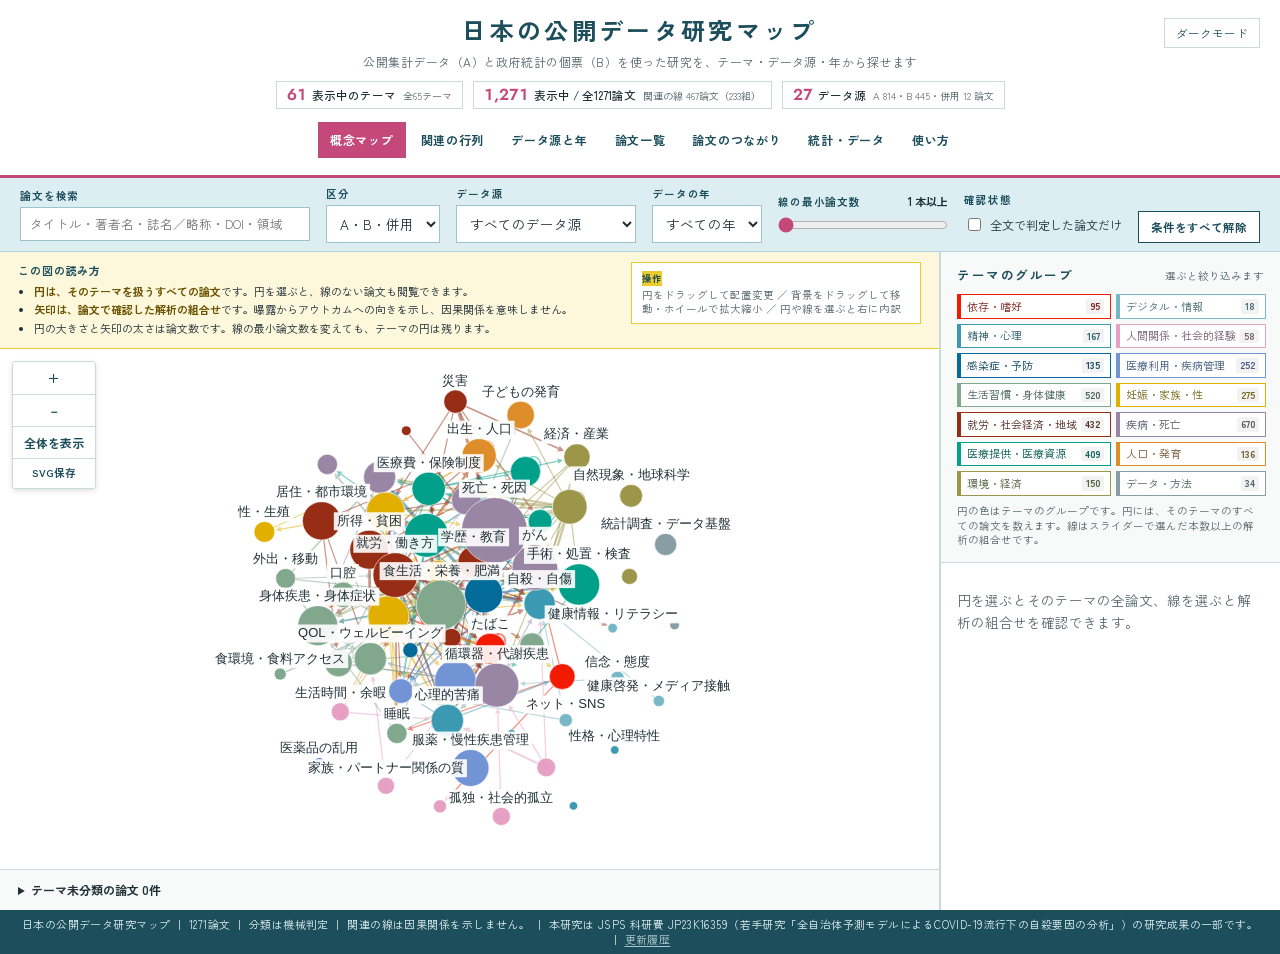
==== viewer/index.html @ 5e1b658e "自動更新 2026-11-13 Co-Authored-By: Claude Opus 5.5 (1M context) <noreply@anthropic.com>" ====
<!doctype html>
<html lang="ja"><head><meta charset="utf-8"><meta name="viewport" content="width=device-width,initial-scale=1">
<title>日本の公開データ研究マップ</title>
<script>try{var t=localStorage.getItem("odmap-theme");if(t!=="light"&&t!=="dark")t="light";document.documentElement.dataset.theme=t;}catch(e){}</script>
<link rel="preconnect" href="https://fonts.googleapis.com"><link rel="preconnect" href="https://fonts.gstatic.com" crossorigin>
<link rel="stylesheet" href="https://fonts.googleapis.com/css2?family=Jost:wght@400;500;600&family=Zen+Kaku+Gothic+New:wght@400;500;700&display=swap">
<style>:root {
  --bg-app: #f2f0ea;
  --surface: #ffffff;
  --surface-alt: #f8f7f4;
  --surface-dark: #1b1f26;
  --surface-dark-sub: #262c36;
  --text-main: #14171c;
  --text-muted: #575e6a;
  --text-inverse: #f4f6f8;
  --border-main: #cec9bc;
  --border-light: #e4e0d5;
  --border-dark: #373e4b;
  --accent-navy: #1d466c;
  --accent-blue: #4ea1db;
  --notice-bg: #faf7ef;
  --notice-border: #d8cfb9;
  --notice-text: #734d17;
  --font-base: -apple-system, BlinkMacSystemFont, "Segoe UI", Roboto, "Hiragino Sans", "Noto Sans JP", sans-serif;
}

* {
  box-sizing: border-box;
}

html, body {
  height: 100%;
}

body {
  margin: 0;
  background: var(--bg-app);
  color: var(--text-main);
  font: 13.5px/1.6 var(--font-base);
  display: flex;
  flex-direction: column;
  overflow: hidden;
}

/* ---------- 1. 最上部ヘッダー ---------- */
.top-nav {
  display: flex;
  align-items: center;
  justify-content: space-between;
  gap: 16px;
  padding: 8px 20px;
  background: var(--surface-dark);
  color: var(--text-inverse);
  border-bottom: 1px solid #101318;
  flex-shrink: 0;
}

.brand-block {
  display: flex;
  align-items: center;
  gap: 10px;
}

.brand-badge {
  font-size: 9px;
  font-weight: 800;
  letter-spacing: 0.12em;
  background: #2a313d;
  color: var(--accent-blue);
  padding: 3px 6px;
  border-radius: 2px;
  border: 1px solid #3c4554;
}

.brand-titles {
  display: flex;
  flex-direction: column;
}

.brand-main {
  margin: 0;
  font-size: 15px;
  font-weight: 700;
  letter-spacing: 0.02em;
  line-height: 1.2;
}

.brand-sub {
  font-size: 10.5px;
  color: #9ba4b2;
}

/* 統計サマリー（#stats） */
.stats-ribbon {
  display: flex;
  gap: 10px;
  align-items: center;
}

.stat {
  display: flex;
  align-items: baseline;
  gap: 5px;
  background: rgba(255, 255, 255, 0.06);
  border: 1px solid rgba(255, 255, 255, 0.12);
  padding: 4px 10px;
  border-radius: 3px;
}

.stat b {
  font-size: 16px;
  color: var(--accent-blue);
  font-weight: 700;
  font-variant-numeric: tabular-nums;
  line-height: 1;
}

.stat span {
  font-size: 11.5px;
  color: #dbe0e8;
  font-weight: 500;
}

.stat small {
  font-size: 10px;
  color: #8c96a4;
  margin-left: 2px;
}

/* タブ切り替え（#tabs） */
.nav-switcher {
  display: flex;
  gap: 3px;
  background: #111419;
  padding: 3px;
  border-radius: 4px;
  border: 1px solid #282f3a;
}

#tabs button {
  border: 0;
  background: transparent;
  color: #9aa4b2;
  padding: 5px 12px;
  border-radius: 3px;
  font-size: 12px;
  font-weight: 500;
  cursor: pointer;
  transition: none;
}

#tabs button.on {
  background: var(--surface-dark-sub);
  color: #ffffff;
  font-weight: 600;
}

/* ---------- 2. 水平コントロールコンソール ---------- */
.control-console {
  display: flex;
  align-items: center;
  gap: 20px;
  padding: 8px 20px;
  background: #e7e4dc;
  border-bottom: 1px solid var(--border-main);
  flex-shrink: 0;
  flex-wrap: wrap;
}

.filter-cell {
  display: flex;
  flex-direction: column;
  gap: 3px;
}

.search-cell {
  flex: 1 1 260px;
}

.slider-cell {
  width: 170px;
}

.check-cell {
  display: flex;
  flex-direction: column;
  justify-content: center;
}

.action-cell {
  margin-left: auto;
  align-self: flex-end;
}

.ctrl-label {
  font-size: 10.5px;
  font-weight: 700;
  color: var(--text-muted);
  text-transform: uppercase;
  letter-spacing: 0.04em;
}

.ctrl-label-wrap {
  display: flex;
  justify-content: space-between;
  align-items: baseline;
}

.range-val {
  font-size: 11px;
  font-weight: 700;
  color: var(--text-main);
}

#q {
  width: 100%;
  padding: 6px 9px;
  border: 1px solid var(--border-main);
  background: var(--surface);
  border-radius: 3px;
  font-size: 12.5px;
  color: var(--text-main);
}

#q:focus {
  outline: none;
  border-color: var(--accent-navy);
}

.slider {
  width: 100%;
  margin: 3px 0;
  cursor: pointer;
}

.chk {
  display: flex;
  gap: 6px;
  align-items: center;
  font-size: 12px;
  color: var(--text-main);
  cursor: pointer;
  padding: 3px 0;
}

.btn-reset, #reset {
  padding: 6px 12px;
  border: 1px solid var(--border-main);
  background: var(--surface);
  color: var(--text-main);
  border-radius: 3px;
  font-size: 11.5px;
  font-weight: 600;
  cursor: pointer;
}

.btn-reset:hover, #reset:hover {
  background: #dbd7cb;
}

/* ---------- 3. メインワークスペース（2カラム） ---------- */
.workspace-grid {
  display: grid;
  grid-template-columns: 1fr 340px;
  gap: 0;
  flex: 1;
  min-height: 0;
  background: var(--bg-app);
}

.content-stage {
  display: flex;
  flex-direction: column;
  min-width: 0;
  min-height: 0;
  border-right: 1px solid var(--border-main);
}

.pane-view {
  flex: 1;
  display: flex;
  flex-direction: column;
  min-height: 0;
}

/* 学術的注意事項バナー */
.academic-notice-banner {
  background: var(--notice-bg);
  border-bottom: 1px solid var(--notice-border);
  padding: 10px 18px;
  display: flex;
  justify-content: space-between;
  align-items: flex-start;
  gap: 16px;
  font-size: 11px;
  line-height: 1.5;
  color: var(--text-main);
  flex-shrink: 0;
}

.notice-title {
  display: block;
  font-size: 11px;
  color: var(--notice-text);
  margin-bottom: 3px;
}

.rule-list {
  margin: 0;
  padding-left: 16px;
}

.rule-list li {
  margin-bottom: 2px;
}

.rule-list strong {
  color: var(--notice-text);
}

.guide-rules {
  background: rgba(0, 0, 0, 0.035);
  padding: 6px 10px;
  border-radius: 3px;
  border: 1px solid rgba(0, 0, 0, 0.06);
  flex-shrink: 0;
  max-width: 290px;
}

.guide-tag {
  display: inline-block;
  font-size: 9.5px;
  font-weight: 700;
  color: var(--text-muted);
  text-transform: uppercase;
  margin-bottom: 2px;
}

.guide-text {
  margin: 0;
  font-size: 10.5px;
  color: var(--text-muted);
  line-height: 1.4;
}

/* キャンバス領域 */
.cv-stage-wrap, #cvwrap {
  flex: 1;
  position: relative;
  min-height: 0;
  background: #e9e7df;
}

#cv {
  width: 100%;
  height: 100%;
  display: block;
  cursor: grab;
}

#cv:active {
  cursor: grabbing;
}

/* 左上フローティングズームボタン */
.map-ctrl-floating {
  position: absolute;
  top: 12px;
  left: 12px;
  display: flex;
  flex-direction: column;
  box-shadow: 0 2px 5px rgba(0, 0, 0, 0.12);
  border-radius: 3px;
  overflow: hidden;
  border: 1px solid var(--border-main);
}

.map-ctrl-floating button {
  background: var(--surface);
  border: none;
  border-bottom: 1px solid var(--border-light);
  padding: 6px 11px;
  font-size: 12px;
  font-weight: 700;
  color: var(--text-main);
  cursor: pointer;
}

.map-ctrl-floating button:last-child {
  border-bottom: none;
  font-size: 10.5px;
  font-weight: 600;
  padding: 6px 9px;
}

.map-ctrl-floating button:hover {
  background: #eae7dd;
}

/* ---------- 4. 論文一覧ペイン ---------- */
#pane-list, #pane-data {
  overflow-y: auto;
  padding: 16px 20px;
  background: var(--surface-alt);
}

.list-header {
  display: flex;
  justify-content: space-between;
  align-items: baseline;
  border-bottom: 2px solid var(--border-main);
  padding-bottom: 8px;
  margin-bottom: 14px;
}

.list-title-group strong {
  font-size: 15px;
  color: var(--text-main);
}

.panel-desc {
  margin: 2px 0 0;
  font-size: 11.5px;
  color: var(--text-muted);
}

.counter-badge {
  font-size: 12px;
  font-weight: 700;
  color: var(--accent-navy);
  font-variant-numeric: tabular-nums;
}

.card {
  background: var(--surface);
  border: 1px solid var(--border-main);
  border-left: 4px solid #737c8b;
  border-radius: 3px;
  padding: 12px 14px;
  margin-bottom: 8px;
  cursor: pointer;
  box-shadow: 0 1px 2px rgba(0, 0, 0, 0.03);
}

.card:hover {
  border-color: var(--accent-navy);
  border-left-color: var(--accent-navy);
}

.card.on {
  border-color: var(--accent-navy);
  border-left: 5px solid var(--accent-navy);
  background: #f4f7fa;
}

.card .t {
  font-weight: 700;
  font-size: 13.5px;
  line-height: 1.45;
  color: var(--text-main);
}

.warn {
  margin-left: 6px;
  font-size: 10px;
  color: #92400e;
  background: #fef3c7;
  border: 1px solid #fde68a;
  border-radius: 2px;
  padding: 1px 5px;
  font-weight: 600;
}

.card .m {
  color: var(--text-muted);
  font-size: 11.5px;
  margin-top: 3px;
}

.pair {
  display: flex;
  align-items: center;
  gap: 6px;
  margin-top: 8px;
  flex-wrap: wrap;
}

.dom {
  font-size: 11.5px;
  padding: 2px 7px;
  border-radius: 3px;
  border: 1px solid rgba(0, 0, 0, 0.08);
  font-weight: 500;
}

.arrow {
  color: var(--text-muted);
  font-size: 11px;
}

.m2 {
  display: flex;
  gap: 5px;
  flex-wrap: wrap;
  margin-top: 8px;
}

.tag {
  font-size: 10.5px;
  border: 1px solid var(--border-main);
  background: var(--surface-alt);
  border-radius: 2px;
  padding: 1px 6px;
  color: var(--text-muted);
}

.badge {
  font-size: 10.5px;
  border-radius: 2px;
  padding: 1px 6px;
  font-weight: 500;
}

.badge.ok {
  background: #def7ec;
  color: #03543f;
  border: 1px solid #bcf0da;
}

.badge.machine {
  background: #f3f4f6;
  color: #4b5563;
  border: 1px solid #e5e7eb;
}

.empty {
  background: var(--surface);
  border: 1px solid var(--border-main);
  border-radius: 3px;
  padding: 28px 16px;
  text-align: center;
  margin: 20px 0;
}

.empty .big {
  font-size: 14px;
  font-weight: 700;
  color: var(--text-main);
  margin: 0 0 6px;
}

.empty .muted.small {
  font-size: 11.5px;
  color: var(--text-muted);
  max-width: 480px;
  margin: 0 auto;
}

/* ---------- 5. 統計・データペイン ---------- */
#pane-data h3 {
  font-size: 14px;
  margin: 18px 0 8px;
  color: var(--text-main);
  border-bottom: 2px solid var(--border-main);
  padding-bottom: 4px;
}

#pane-data h3:first-child {
  margin-top: 0;
}

/* ---------- 6. 右側インスペクタパネル ---------- */
.right-inspector {
  display: flex;
  flex-direction: column;
  background: var(--surface);
  min-height: 0;
}

.inspector-section {
  padding: 14px 16px;
}

.section-header {
  display: flex;
  justify-content: space-between;
  align-items: baseline;
  margin-bottom: 8px;
}

.section-header h4 {
  margin: 0;
  font-size: 12.5px;
  font-weight: 700;
  color: var(--text-main);
}

.section-sub {
  font-size: 10.5px;
  color: var(--text-muted);
}

.group-filter-box {
  border-bottom: 1px solid var(--border-main);
  background: var(--surface-alt);
  flex-shrink: 0;
}

.group-chips-grid, #groups {
  display: grid;
  grid-template-columns: 1fr 1fr;
  gap: 5px;
}

.chip {
  display: flex;
  justify-content: space-between;
  align-items: center;
  border: 1px solid var(--c);
  background: var(--surface);
  color: var(--c);
  padding: 4px 6px;
  font-size: 11px;
  border-radius: 2px;
  cursor: pointer;
  text-align: left;
  line-height: 1.25;
}

.chip.on {
  background: var(--c);
  color: #ffffff;
}

.chip .nm {
  overflow: hidden;
  text-overflow: ellipsis;
  white-space: nowrap;
}

.chip .ct {
  font-size: 10px;
  font-weight: 700;
  margin-left: 4px;
  padding: 1px 4px;
  background: rgba(0, 0, 0, 0.05);
  border-radius: 2px;
  font-variant-numeric: tabular-nums;
}

.chip.on .ct {
  background: rgba(255, 255, 255, 0.25);
  color: #ffffff;
}

.hint {
  font-size: 10.5px;
  color: var(--text-muted);
  line-height: 1.4;
  margin: 8px 0 0;
}

/* 詳細内訳（#detail） */
.detail-box, aside.right {
  flex: 1;
  overflow-y: auto;
  background: var(--surface);
}

#detail h3 {
  margin: 0 0 5px;
  font-size: 14px;
  line-height: 1.45;
  color: var(--text-main);
  font-weight: 700;
}

#detail .muted {
  color: var(--text-muted);
}

#detail .small {
  font-size: 11.5px;
  line-height: 1.45;
  margin: 4px 0 8px;
}

.kvs {
  display: flex;
  flex-direction: column;
  gap: 4px;
  margin: 10px 0;
  background: var(--surface-alt);
  padding: 8px 10px;
  border: 1px solid var(--border-light);
  border-radius: 3px;
}

.kv {
  display: grid;
  grid-template-columns: 110px 1fr;
  gap: 8px;
  font-size: 11.5px;
  line-height: 1.4;
  padding: 3px 0;
  border-top: 1px solid #eae7dd;
}

.kv:first-child {
  border-top: none;
}

.kv .k {
  color: var(--text-muted);
  font-weight: 500;
}

.kv .v {
  color: var(--text-main);
  word-break: break-word;
}

.mini {
  border-top: 1px solid var(--border-light);
  padding: 8px 0;
  cursor: pointer;
}

.mini:first-of-type {
  border-top: none;
}

.mini .t {
  font-size: 12px;
  font-weight: 600;
  color: var(--accent-navy);
  line-height: 1.4;
}

.mini:hover .t {
  text-decoration: underline;
}

.mini .m {
  font-size: 11px;
  color: var(--text-muted);
  margin-top: 2px;
}

.doi {
  display: inline-block;
  font-size: 11.5px;
  color: var(--accent-navy);
  text-decoration: none;
  border-bottom: 1px dashed var(--accent-navy);
  margin-bottom: 8px;
}

/* ---------- 7. フッター ---------- */
.app-footer, #foot {
  background: #171a20;
  color: #8892a0;
  padding: 7px 20px;
  font-size: 11px;
  line-height: 1.4;
  border-top: 1px solid #0f1216;
  flex-shrink: 0;
}

/* ---------- 8. レスポンシブ ---------- */
@media (max-width: 1024px) {
  body {
    overflow: auto;
  }
  .workspace-grid {
    grid-template-columns: 1fr;
  }
  .content-stage {
    border-right: none;
  }
  .right-inspector {
    border-top: 1px solid var(--border-main);
  }
  #cvwrap {
    height: 55vh;
  }
}

/* ---------- 調整（Gemini案への追記） ----------
   上部の帯と注記が縦を食い、キャンバスが 146px まで潰れていた。
   マップは読めることが第一なので最低高さを与え、足りなければページ側をスクロールさせる。 */
body { overflow: auto; height: auto; min-height: 100vh; }
.body.workspace-grid { align-items: stretch; }
#cvwrap, .cv-stage-wrap { min-height: 520px; }
.academic-notice-banner { padding-top: 10px; padding-bottom: 10px; }
.rule-list { margin: 4px 0 0; }
.rule-list li { margin-bottom: 2px; }
/* 右インスペクタは長くなるので、画面内で個別にスクロールさせる */
.right-inspector { max-height: none; }
.detail-box { max-height: 60vh; overflow: auto; }

/* 尺度の表示 */
.sub-h { margin: 16px 0 4px; font-size: 13px; border-top: 1px solid var(--border-main); padding-top: 10px; }
.mini .ref { font-size: 11px; color: var(--text-muted); word-break: break-all; }
.mini .warnnote { color: var(--notice-text); background: var(--notice-bg); border-left: 2px solid var(--notice-border); padding: 3px 6px; margin-top: 3px; font-size: 11.5px; }

/* Detailed exploration */
[hidden] { display: none !important; }
button, select, input { font: inherit; }
button:focus-visible, a:focus-visible, select:focus-visible, input:focus-visible, [role="button"]:focus-visible { outline: 3px solid #489bd2; outline-offset: 3px; }
.top-nav { flex-wrap: wrap; padding-block: 14px; }
.brand-main { font-size: 18px; }
.brand-sub { margin-top: 5px; }
#tabs button { padding: 8px 12px; white-space: nowrap; }
.stats-ribbon { margin-left: auto; }
.control-console { gap: 16px; }
.control-console select { background: white; border: 1px solid var(--border-main); padding: 7px 9px; border-radius: 4px; max-width: 180px; }
.survey-mode .workspace-grid { display: block; }
.survey-mode .right-inspector { display: none; }
.survey-mode .content-stage { border: none; }
#pane-survey { display: block; }
.survey-jump { display: block; width: 100%; text-align: left; padding: 10px 12px; background: #edf5fb; border: 1px solid #b6cfe3; color: #1d466c; border-radius: 5px; margin: 12px 0; cursor: pointer; }
.mini a.t, .card a.t, a.paper-title { display: block; color: #163f60; text-decoration: none; }
.mini a.t:hover, .card a.t:hover, a.paper-title:hover { text-decoration: underline; }
.paper-details { border: 1px solid #cad5dc; color: #34566e; background: #f4f8fa; border-radius: 4px; padding: 4px 9px; margin-top: 8px; font-size: 11px; cursor: pointer; }
#pane-matrix { padding: 22px; background: var(--surface-alt); overflow: hidden; }
#matrixpane { min-width: 0; }
#matrixpane h2 { font-size: 23px; margin: 0 0 5px; }
.matrix-scroll { overflow: auto; max-height: 72vh; border: 1px solid var(--border-main); margin-top: 20px; }
.relation-matrix { border-collapse: separate; border-spacing: 0; background: white; font-variant-numeric: tabular-nums; }
.relation-matrix th, .relation-matrix td { border-right: 1px solid #e4e0d5; border-bottom: 1px solid #e4e0d5; }
.relation-matrix thead th { position: sticky; top: 0; background: #f1f4f7; z-index: 2; border-top: 4px solid #1d466c; font-size: 10px; min-width: 53px; max-width: 80px; padding: 6px; height: 100px; writing-mode: vertical-rl; text-align: left; }
.relation-matrix th:first-child { position: sticky; left: 0; background: #f1f4f7; z-index: 1; white-space: nowrap; text-align: left; font-size: 11px; padding: 7px 12px; }
.relation-matrix thead th:first-child { writing-mode: horizontal-tb; z-index: 3; }
.relation-matrix td { color: #ccd2d9; text-align: center; min-width: 48px; height: 39px; }
.relation-matrix td button { width: 100%; min-height: 39px; border: 0; cursor: pointer; font-weight: 700; }
.relation-matrix td button:hover { outline: 2px solid #123551; outline-offset: -2px; }
.relation-matrix .matrix-domain { writing-mode: inherit; font: inherit; color: inherit; padding: 4px; border: 0; background: transparent; cursor: pointer; text-align: inherit; }
.relation-matrix .matrix-domain:hover { color: #1d466c; text-decoration: underline; }
.list-actions { display: flex; align-items: center; gap: 14px; }
#pane-list .list-container { display: grid; grid-template-columns: repeat(auto-fill,minmax(min(100%,360px),1fr)); gap: 12px; }
#pane-list .card { margin: 0; }
#pane-list .card.on { background: #eaf3fa; }
@media (max-width: 760px) {
  .top-nav { padding: 16px; gap: 14px; }
  .stats-ribbon { margin-left: 0; flex-wrap: wrap; }
  .stat small { display: none; }
  .nav-switcher { width: 100%; overflow-x: auto; }
  #tabs button { flex: 1; padding: 8px; }
  .control-console { padding: 14px; gap: 12px; }
  .academic-notice-banner { display: block; }
  .guide-rules { margin-top: 10px; max-width: none; }
  .detail-box { max-height: none; }
  #pane-matrix { padding: 16px; }
  .brand-main { font-size: 16px; }
  .list-actions { flex-wrap: wrap; gap: 7px; justify-content: end; }
}

/* Theme coverage and papers without assigned themes */
.paper-topics { display: flex; flex-wrap: wrap; gap: 5px; margin: 10px 0; }
.paper-authors { margin: 10px 0; font-size: 12px; line-height: 1.7; overflow-wrap: anywhere; }
.kv .v { white-space: pre-line; }
.unmapped-papers { flex-shrink: 0; padding: 10px 18px; background: var(--surface-alt); border-top: 1px solid var(--border-main); font-size: 12px; }
.unmapped-papers summary { cursor: pointer; font-weight: 600; }
.unmapped-paper-cards { max-height: 30vh; overflow: auto; display: grid; grid-template-columns: repeat(auto-fit, minmax(min(100%, 290px), 1fr)); gap: 10px; margin-top: 10px; }
.unmapped-paper-cards .mini { margin: 0; padding: 12px; background: white; border: 1px solid var(--border-main); border-radius: 4px; }
.unmapped-paper-cards .m { font-size: 11px; color: var(--text-muted); line-height: 1.5; margin-top: 6px; }
#paper-search-summary { align-items: center; }
#paper-search-summary button { flex-shrink: 0; }
#paper-search-summary button:disabled { opacity: .5; cursor: default; }
@media (max-width: 760px) {
  .stat:nth-child(2) small { display: block; }
  #paper-search-summary button { margin-top: 8px; }
  .unmapped-papers { padding: 12px 14px; }
  .unmapped-paper-cards { max-height: 45vh; }
}

/* ---------- テーマ配色（wesanderson Zissou1 を基本に、白地・黒の塗りなし。https://github.com/karthik/wesanderson） ---------- */
:root {
  --bg-app: #f7f6f4;
  --surface-alt: #faf9f7;
  --text-main: #2f3437;
  --text-muted: #5e666c;
  --border-main: #d9d4d0;
  --border-light: #ebe7e3;
  --accent-main: #3b9ab2;   /* Zissou1 */
  --accent-deep: #23707f;   /* Zissou1 #3B9AB2 の暗色（小さい文字の可読性のため） */
  --accent-tint: #e3f1f5;
  --accent-hl: #f21a00;     /* Zissou1。選択中・起点の強調だけに使う */
  --accent-hl-tint: #fde6e2;
  --zissou-band: linear-gradient(90deg, #3b9ab2 0 20%, #78b7c5 20% 40%, #ebcc2a 40% 60%, #e1af00 60% 80%, #f21a00 80% 100%);
  --accent-navy: #23707f;
  --accent-blue: #3b9ab2;
  --notice-bg: #fdf9ea;
  --notice-border: #ecdca0;
  --notice-text: #6b5300;
}
.top-nav { background: #ffffff; color: var(--text-main); border-top: 0; box-shadow: inset 0 5px 0 -0px transparent; border-bottom: 1px solid var(--border-main); position: relative; padding-top: 13px; }
.top-nav::before { content: ""; position: absolute; left: 0; right: 0; top: 0; height: 5px; background: var(--zissou-band); }
.brand-badge { background: var(--accent-main); color: #ffffff; border-color: var(--accent-main); }
.brand-sub { color: var(--text-muted); }
.stat { background: var(--surface-alt); border-color: var(--border-light); }
.stat b { color: var(--accent-main); }
.stat span { color: var(--text-main); }
.stat small { color: var(--text-muted); }
.nav-switcher { background: #f3f1ef; border-color: var(--border-light); }
#tabs button { color: var(--text-muted); }
#tabs button:hover { color: var(--accent-deep); }
#tabs button.on { background: #ffffff; color: var(--accent-deep); box-shadow: inset 0 -3px 0 var(--accent-main); }
.control-console { background: #f1efec; }
.slider { accent-color: var(--accent-main); }
input[type="checkbox"] { accent-color: var(--accent-main); }
button:focus-visible, a:focus-visible, select:focus-visible, input:focus-visible, [role="button"]:focus-visible { outline-color: var(--accent-blue); }
.survey-jump { background: #eaf4f7; border-color: #b4d6e0; color: var(--accent-navy); }
.mini a.t, .card a.t, a.paper-title { color: #1f6475; }
.relation-matrix thead th { border-top-color: var(--accent-main); background: #f5f3f1; }
.relation-matrix th:first-child { background: #f5f3f1; }
.relation-matrix .matrix-domain:hover { color: var(--accent-deep); }
#pane-list .card.on { background: var(--accent-tint); }
.app-footer, #foot { background: #f1efec; color: var(--text-muted); border-top: 1px solid var(--border-main); }
.cv-stage-wrap, #cvwrap { background: #ffffff; }
.chip { color: color-mix(in srgb, var(--c) 55%, #2f3437); border-left-width: 4px; }
.chip.on { color: #1a1f23; }
.relation-matrix td button:hover { outline-color: var(--accent-hl); }
.card { border-left-color: var(--accent-blue); }
.card:hover { border-left-color: var(--accent-main); }
.badge.ok { background: #e3f1f5; color: #1f5f6e; border-color: #b4d6e0; }

/* ---------- 論文のつながり ---------- */
:root { --canvas-ink: #2f3437; --canvas-edge: #8fa3aa; --canvas-node-edge: #ffffff; --canvas-label-bg: rgba(255,255,255,.88); }
#pane-links { display: flex; flex-direction: column; height: 100%; min-height: 0; }
.links-head { display: flex; justify-content: space-between; align-items: flex-end; gap: 16px; flex-wrap: wrap; padding: 14px 20px; border-bottom: 1px solid var(--border-light); background: var(--surface); }
.links-title strong { font-size: 15px; }
.links-title .panel-desc { margin: 2px 0 0; }
.links-seed { position: relative; display: flex; flex-direction: column; gap: 3px; width: min(420px, 100%); }
.links-seed input { padding: 7px 10px; border: 1px solid var(--border-main); border-radius: 4px; background: var(--surface); color: var(--text-main); font: inherit; }
.link-suggest { position: absolute; top: 100%; left: 0; right: 0; z-index: 20; background: var(--surface); border: 1px solid var(--border-main); border-radius: 4px; box-shadow: 0 6px 18px rgba(0,0,0,.12); max-height: 340px; overflow: auto; }
.link-suggest button { display: flex; flex-direction: column; width: 100%; text-align: left; border: 0; border-bottom: 1px solid var(--border-light); background: transparent; color: var(--text-main); padding: 7px 10px; cursor: pointer; }
.link-suggest button:hover { background: var(--accent-tint); }
.links-body { flex: 1; min-height: 0; display: grid; grid-template-columns: minmax(0, 1fr) minmax(260px, 360px); }
.links-stage { position: relative; min-height: 480px; background: var(--surface); }
#lcv { width: 100%; height: 100%; display: block; cursor: grab; }
.links-legend { position: absolute; left: 12px; bottom: 10px; max-width: 360px; background: var(--canvas-label-bg); border: 1px solid var(--border-light); border-radius: 4px; padding: 6px 9px; font-size: 10.5px; color: var(--text-muted); }
.links-legend p { margin: 4px 0 0; line-height: 1.5; }
.legend-years { display: flex; align-items: center; gap: 6px; }
.legend-ramp { display: inline-block; width: 120px; height: 8px; border-radius: 4px; }
.link-list { overflow: auto; padding: 12px 14px; border-left: 1px solid var(--border-light); background: var(--surface-alt); }
.link-seed-card { padding: 10px 12px; border: 1px solid var(--border-light); border-left: 4px solid var(--accent-hl); border-radius: 4px; background: var(--surface); margin-bottom: 6px; }
.lr-k { font-size: 10px; font-weight: 700; color: var(--accent-hl); letter-spacing: .08em; }
.link-row { display: grid; grid-template-columns: 1fr auto; gap: 2px 8px; width: 100%; text-align: left; padding: 8px 4px; border: 0; border-bottom: 1px solid var(--border-light); background: transparent; color: var(--text-main); }
.link-row.on { background: var(--accent-tint); }
button.link-row { cursor: pointer; display: flex; flex-direction: column; }
.link-row .lr-t, .link-suggest .lr-t { font-size: 12px; line-height: 1.45; font-weight: 600; color: var(--text-main); }
.link-row button.lr-t { grid-column: 1; border: 0; background: none; padding: 0; text-align: left; cursor: pointer; font: inherit; font-size: 12px; font-weight: 600; }
.link-row button.lr-t:hover { color: var(--accent-deep); text-decoration: underline; }
.link-row .lr-m, .link-suggest .lr-m { grid-column: 1; font-size: 10.5px; color: var(--text-muted); }
.link-row .lr-go { grid-column: 2; grid-row: 1 / span 2; align-self: center; font-size: 10.5px; padding: 3px 7px; border: 1px solid var(--border-main); border-radius: 3px; background: var(--surface); color: var(--accent-navy); cursor: pointer; white-space: nowrap; }
.link-row .lr-go:hover { border-color: var(--accent-main); color: var(--accent-deep); }
.theme-toggle { margin-left: 8px; padding: 5px 11px; font-size: 11.5px; border: 1px solid var(--border-main); border-radius: 14px; background: var(--surface); color: var(--text-main); cursor: pointer; white-space: nowrap; }
.theme-toggle:hover { border-color: var(--accent-main); color: var(--accent-deep); }
@media (max-width: 900px) { .links-body { grid-template-columns: 1fr; } .link-list { border-left: 0; border-top: 1px solid var(--border-light); } .links-stage { min-height: 420px; } }
.links-body { grid-template-rows: minmax(0, 1fr); overflow: hidden; }
.links-stage, .link-list { min-height: 0; }
.links-stage { height: 100%; }
@media (max-width: 900px) { .links-body { grid-template-rows: 420px auto; overflow: visible; } }
.links-body { display: block; position: relative; flex: 1 1 0; min-height: 0; overflow: hidden; }
.links-stage { position: absolute; top: 0; bottom: 0; left: 0; right: 360px; height: auto; min-height: 0; }
.link-list { position: absolute; top: 0; bottom: 0; right: 0; width: 360px; }
@media (max-width: 900px) {
  .links-body { overflow: visible; flex: none; }
  .links-stage { position: relative; right: auto; height: 420px; }
  .link-list { position: static; width: auto; }
}

/* ---------- ダークモード（黒ではなく深いスレートを地にし、Zissou1 の淡青を強調に） ---------- */
:root[data-theme="dark"] {
  color-scheme: dark;
  --bg-app: #1a1f23;
  --surface: #22282d;
  --surface-alt: #1e2428;
  --text-main: #e4e7e9;
  --text-muted: #a3acb2;
  --border-main: #3a444b;
  --border-light: #2f383e;
  --accent-main: #78b7c5;
  --accent-deep: #9fd3df;
  --accent-tint: #1f3339;
  --accent-hl: #f21a00;
  --accent-hl-tint: #3d1f1a;
  --accent-navy: #7cc4d6;
  --accent-blue: #5fb3c9;
  --notice-bg: #2a2718;
  --notice-border: #5a4f22;
  --notice-text: #e8d27a;
  --canvas-ink: #e4e7e9;
  --canvas-edge: #6d8088;
  --canvas-node-edge: #22282d;
  --canvas-label-bg: rgba(34,40,45,.88);
}
:root[data-theme="dark"] body { background: var(--bg-app); color: var(--text-main); }
:root[data-theme="dark"] .top-nav { background: var(--surface); }
:root[data-theme="dark"] .nav-switcher { background: var(--surface-alt); }
:root[data-theme="dark"] #tabs button.on { background: var(--surface); }
:root[data-theme="dark"] .control-console, :root[data-theme="dark"] .app-footer, :root[data-theme="dark"] #foot { background: #1e2428; }
:root[data-theme="dark"] input, :root[data-theme="dark"] select, :root[data-theme="dark"] button { color: var(--text-main); }
:root[data-theme="dark"] input, :root[data-theme="dark"] select { background: var(--surface); border-color: var(--border-main); }
:root[data-theme="dark"] .cv-stage-wrap, :root[data-theme="dark"] #cvwrap { background: var(--surface); }
:root[data-theme="dark"] .mini a.t, :root[data-theme="dark"] .card a.t, :root[data-theme="dark"] a.paper-title { color: #8fd0e0; }
:root[data-theme="dark"] .survey-jump { background: #1f3339; border-color: #2f5560; color: #9fd6e4; }
:root[data-theme="dark"] .paper-details { background: #1f3339; border-color: #2f5560; color: #9fd6e4; }
:root[data-theme="dark"] .relation-matrix thead th, :root[data-theme="dark"] .relation-matrix th:first-child { background: #262d32; }
:root[data-theme="dark"] .relation-matrix th, :root[data-theme="dark"] .relation-matrix td { border-color: var(--border-light); }
:root[data-theme="dark"] .relation-matrix td { color: #4b565d; }
:root[data-theme="dark"] .badge.ok { background: #1f3339; color: #9fd6e4; border-color: #2f5560; }
:root[data-theme="dark"] .badge.machine, :root[data-theme="dark"] .tag { background: #2a3136; color: var(--text-muted); border-color: var(--border-main); }
:root[data-theme="dark"] .chip { background: var(--surface); color: color-mix(in srgb, var(--c) 70%, #ffffff); }
:root[data-theme="dark"] .chip.on { background: var(--c); color: #1a1f23; }
:root[data-theme="dark"] .stat { background: var(--surface-alt); }

/* ---------- The Life Aquatic（Zissou1）を基調にした配色と構図（wesanderson Zissou1 ほか） ----------
   基本の style.css の上に重ねる。縞・バッジなどの飾りは置かず、
   色（チーム・ズィスーの青、赤い帽子の赤、黄、淡い水色）、中央揃えの見出し、Futura 系の書体で雰囲気を出す。
   既定は明るい画面。暗い画面は切替ボタンでのみ選ぶ（深いスレートで、黒にはしない。文字は淡色で明暗差を確保）。 */
:root {
  --zs-blue: #3B9AB2;      /* Zissou1 */
  --zs-lightblue: #78B7C5; /* Zissou1 */
  --zs-yellow: #EBCC2A;    /* Zissou1 */
  --zs-gold: #E1AF00;      /* Zissou1 */
  --zs-red: #F21A00;       /* Zissou1 */
  --zs-navy: #1D4E5C;      /* Zissou1 青の暗色（文字用） */
  --km-pink: #C5487B;      /* 香田さんの強調色（ポンチ絵・スライドと同じ） */

  --bg-app: #F3F6F5;
  --surface: #FFFFFF;
  --surface-alt: #F8FAF9;
  --text-main: #1F3036;
  --text-muted: #56676D;
  --border-main: #C9D9DC;
  --border-light: #E2ECEE;
  --accent-main: #3B9AB2;
  --accent-deep: #1D4E5C;
  --accent-tint: #E3F1F5;
  --accent-hl: #C5487B;
  --accent-hl-tint: #F8E3EC;
  --accent-navy: #1D4E5C;
  --accent-blue: #3B9AB2;
  --notice-bg: #FDF7DC;
  --notice-border: #EBCC2A;
  --notice-text: #6B5300;
  --canvas-ink: #1F3036;
  --canvas-edge: #9DB4BA;
  --canvas-node-edge: #FFFFFF;
  --canvas-label-bg: rgba(255,255,255,.9);
  --font-base: "Zen Kaku Gothic New", "Hiragino Sans", "Noto Sans JP", sans-serif;
  --font-display: "Jost", "Futura", "Century Gothic", "Zen Kaku Gothic New", sans-serif;
}
body { background: var(--bg-app); color: var(--text-main); font-family: var(--font-base); }

/* 見出し: 白地に濃紺の文字、強調はピンク。中央揃え（青緑の帯と赤のタブの組み合わせがきつかったため） */
.top-nav { position: relative; background: #FFFFFF; color: var(--zs-navy); border-bottom: 3px solid var(--km-pink); box-shadow: none; padding: 18px 24px 14px; display: grid; grid-template-columns: 1fr; justify-items: center; gap: 10px; }
.top-nav::before { display: none; }
.brand-badge { display: none; }
.brand-block { justify-content: center; text-align: center; }
.brand-titles { align-items: center; }
.brand-main { font-family: var(--font-display); font-weight: 600; font-size: 24px; letter-spacing: .14em; color: var(--zs-navy); }
.brand-sub { color: #56676D; letter-spacing: .04em; font-size: 12px; }
.stats-ribbon { margin: 0; justify-content: center; }
.stat { background: #FFFFFF; border: 1px solid #C9D9DC; border-radius: 0; }
.stat b { color: var(--km-pink); font-family: var(--font-display); font-weight: 600; }
.stat span { color: var(--text-main); }
.stat small { color: var(--text-muted); }
.nav-switcher { background: transparent; border: 0; justify-content: center; }
#tabs button { color: var(--zs-navy); font-weight: 600; letter-spacing: .06em; border-radius: 0; }
#tabs button:hover { color: var(--km-pink); }
#tabs button.on { background: var(--km-pink); color: #FFFFFF; box-shadow: none; }
.theme-toggle { position: absolute; right: 20px; top: 18px; background: #FFFFFF; color: var(--zs-navy); border-color: #C9D9DC; border-radius: 0; }

/* 操作帯: 淡い水色 */
.control-console { background: #DCEEF2; border-bottom: 1px solid #B5D6DE; }
.ctrl-label { color: var(--zs-navy); letter-spacing: .08em; }
#q, .control-console select { background: #FFFFFF; border: 1px solid #9CC4CE; border-radius: 0; color: var(--text-main); }
.btn-reset, #reset { background: #FFFFFF; border: 1px solid var(--zs-navy); color: var(--zs-navy); border-radius: 0; }
.btn-reset:hover, #reset:hover { background: var(--zs-navy); color: #FFFFFF; }
.slider, input[type="checkbox"] { accent-color: var(--km-pink); }
.academic-notice-banner { background: var(--notice-bg); border-bottom: 1px solid var(--notice-border); }
.notice-title { color: var(--zs-navy); letter-spacing: .08em; }
.guide-rules { background: #FFFFFF; border: 1px solid var(--notice-border); border-radius: 0; }
.guide-tag { background: var(--zs-yellow); color: var(--zs-navy); border-radius: 0; }

/* 図と面 */
.cv-stage-wrap, #cvwrap, .content-stage { background: var(--surface); }
.right-inspector { background: var(--surface-alt); border-left: 1px solid var(--border-main); }
.section-header h4 { font-family: var(--font-display); letter-spacing: .12em; color: var(--zs-navy); }
.chip { background: var(--surface); border-radius: 0; color: color-mix(in srgb, var(--c) 45%, #1F3036); }
.chip.on { background: color-mix(in srgb, var(--c) 30%, #FFFFFF); color: #1F3036; }
.map-ctrl-floating button { background: var(--surface); color: var(--zs-navy); border-color: var(--border-main); border-radius: 0; }
.map-ctrl-floating button:hover { background: var(--zs-navy); color: #FFFFFF; }

/* 一覧・詳細 */
.card { background: var(--surface); border: 1px solid var(--border-light); border-left: 4px solid var(--zs-blue); border-radius: 0; }
.card:hover { border-left-color: var(--km-pink); }
#pane-list .card.on { background: var(--accent-tint); }
.mini a.t, .card a.t, a.paper-title { color: #1F6475; }
.paper-details { background: var(--surface-alt); border: 1px solid var(--border-main); color: var(--zs-navy); border-radius: 0; }
.survey-jump { background: var(--accent-tint); border: 1px solid var(--zs-lightblue); color: var(--zs-navy); border-radius: 0; }
.tag { background: #EEF4F5; border-color: var(--border-light); color: #3C5359; border-radius: 0; }
.badge.ok { background: #E3F1F5; color: #1F5F6E; border-color: #B4D6E0; border-radius: 0; }
.badge.machine { background: #FDF7DC; color: #6B5300; border-color: #EBCC2A; border-radius: 0; }
.counter-badge { background: var(--zs-navy); color: #FFFFFF; border-radius: 0; padding: 4px 10px; font-family: var(--font-display); letter-spacing: .04em; }
#pane-data h3, #matrixpane h2, #survey-root h2 { font-family: var(--font-display); letter-spacing: .1em; color: var(--zs-navy); }
.kv .k { color: var(--text-muted); }

/* 行列・データ源と年 */
#pane-matrix { background: var(--surface-alt); }
.relation-matrix { background: var(--surface); }
.relation-matrix thead th, .relation-matrix th:first-child { background: #EEF4F5; border-top-color: var(--zs-blue); }
.relation-matrix th, .relation-matrix td { border-color: var(--border-light); }
.relation-matrix td { color: #C3D2D5; }
.relation-matrix td button:hover { outline-color: var(--km-pink); }
.relation-matrix .matrix-domain:hover { color: var(--km-pink); }

.app-footer, #foot { background: var(--zs-navy); color: #DCEEF2; border-top: 0; letter-spacing: .04em; text-align: center; }
.unmapped-papers { background: var(--surface-alt); }
button:focus-visible, a:focus-visible, select:focus-visible, input:focus-visible, [role="button"]:focus-visible { outline-color: var(--zs-gold); }

/* ---------- 暗い画面（切替ボタンで選んだときだけ。深いスレート、淡い文字） ---------- */
:root[data-theme="dark"] {
  --bg-app: #182227;
  --surface: #1F2B31;
  --surface-alt: #1B262B;
  --text-main: #EEF3F4;
  --text-muted: #B5C4C8;
  --border-main: #3A4D55;
  --border-light: #2E3F46;
  --accent-main: #78B7C5;
  --accent-deep: #A8D8E3;
  --accent-tint: #23414A;
  --accent-hl: #E07AA6;
  --accent-hl-tint: #45253A;
  --accent-navy: #A8D8E3;
  --accent-blue: #78B7C5;
  --notice-bg: #2C2A18;
  --notice-border: #6B5E22;
  --notice-text: #F2DC73;
  --canvas-ink: #EEF3F4;
  --canvas-edge: #6F8990;
  --canvas-node-edge: #1F2B31;
  --canvas-label-bg: rgba(31,43,49,.92);
}
:root[data-theme="dark"] .top-nav { background: #1F2B31; color: #DCEEF2; border-bottom-color: #E07AA6; }
:root[data-theme="dark"] .brand-main { color: #EEF3F4; }
:root[data-theme="dark"] .brand-sub, :root[data-theme="dark"] #tabs button { color: #DCEEF2; }
:root[data-theme="dark"] #tabs button:hover { color: #E07AA6; }
:root[data-theme="dark"] #tabs button.on { background: #E07AA6; color: #1B1418; }
:root[data-theme="dark"] .stat { background: var(--surface); border-color: #78B7C5; }
:root[data-theme="dark"] .stat b { color: #F0A6C6; }
:root[data-theme="dark"] .stat span { color: var(--text-main); }
:root[data-theme="dark"] .theme-toggle { background: var(--surface); color: #DCEEF2; border-color: #78B7C5; }
:root[data-theme="dark"] .control-console { background: #22353C; border-bottom-color: #3A4D55; }
:root[data-theme="dark"] .ctrl-label { color: #A8D8E3; }
:root[data-theme="dark"] #q, :root[data-theme="dark"] .control-console select { background: var(--surface); border-color: #4E6870; color: var(--text-main); }
:root[data-theme="dark"] .btn-reset, :root[data-theme="dark"] #reset, :root[data-theme="dark"] .paper-details, :root[data-theme="dark"] .survey-jump, :root[data-theme="dark"] .map-ctrl-floating button { background: var(--surface); color: #A8D8E3; border-color: #4E6870; }
:root[data-theme="dark"] .section-header h4, :root[data-theme="dark"] .notice-title, :root[data-theme="dark"] #pane-data h3, :root[data-theme="dark"] #matrixpane h2, :root[data-theme="dark"] #survey-root h2 { color: #A8D8E3; }
:root[data-theme="dark"] .mini a.t, :root[data-theme="dark"] .card a.t, :root[data-theme="dark"] a.paper-title { color: #A8D8E3; }
:root[data-theme="dark"] .tag, :root[data-theme="dark"] .badge.machine { background: #2A3940; color: var(--text-muted); border-color: var(--border-main); }
:root[data-theme="dark"] .badge.ok { background: #23414A; color: #A8D8E3; border-color: #3A5A63; }
:root[data-theme="dark"] .chip { background: var(--surface); color: color-mix(in srgb, var(--c) 40%, #ffffff); }
:root[data-theme="dark"] .chip.on { background: var(--c); color: #11191C; }
:root[data-theme="dark"] .relation-matrix thead th, :root[data-theme="dark"] .relation-matrix th:first-child { background: #2A3940; }
:root[data-theme="dark"] .relation-matrix td { color: #3E535A; }
:root[data-theme="dark"] .guide-rules { background: var(--surface); }
:root[data-theme="dark"] .guide-tag { background: #6B5E22; color: #F2DC73; }
:root[data-theme="dark"] .app-footer, :root[data-theme="dark"] #foot { background: #11191C; color: var(--text-muted); }
@media (max-width: 760px) { .theme-toggle { position: static; } .brand-main { font-size: 18px; letter-spacing: .08em; } }

/* 論文のつながりの図とその起点の表示は Zissou1 の赤 */
.link-seed-card { border-left-color: #F21A00; }
.lr-k { color: #F21A00; }
:root[data-theme="dark"] .link-seed-card { border-left-color: #FF5A3D; }
:root[data-theme="dark"] .lr-k { color: #FF5A3D; }

/* 画面下端の更新履歴リンク（目立たせない） */
#foot a.foot-updates { color: inherit; opacity: .75; text-decoration: underline; text-underline-offset: 2px; }
#foot a.foot-updates:hover { opacity: 1; }

/* 使い方タブ */
.guide-mode .workspace-grid { display: block; }
.guide-mode .right-inspector { display: none; }
#pane-guide { overflow: auto; }
.guide { max-width: 860px; margin: 0 auto; padding: 24px 20px 48px; line-height: 1.8; }
.guide h3 { font-family: var(--font-display); letter-spacing: .08em; color: var(--zs-navy); font-size: 16px; margin: 28px 0 8px; border-bottom: 1px solid var(--border-main); padding-bottom: 4px; }
.guide h3:first-child { margin-top: 0; }
.guide dl { margin: 0; }
.guide dt { font-weight: 700; color: var(--zs-navy); margin-top: 10px; }
.guide dd { margin: 2px 0 0 1em; }
.guide ol, .guide ul { padding-left: 1.4em; }
.guide li { margin: 4px 0; }
.guide .guide-foot { color: var(--text-muted); font-size: 12px; margin-top: 20px; }
:root[data-theme="dark"] .guide h3, :root[data-theme="dark"] .guide dt { color: #A8D8E3; }

.guide table.howto { border-collapse: collapse; width: 100%; font-size: 13.5px; margin: 8px 0 4px; }
.guide table.howto th, .guide table.howto td { border: 1px solid var(--border-main); padding: 8px 10px; vertical-align: top; text-align: left; }
.guide table.howto th { background: var(--surface-alt); color: var(--zs-navy); font-weight: 700; white-space: nowrap; }
.guide table.howto td:nth-child(2) { white-space: nowrap; }
.guide table.howto a.tab-jump { font-weight: 700; color: var(--zs-navy); }
.guide ol.steps li { margin: 8px 0; }
@media (max-width: 760px) { .guide table.howto td:nth-child(2) { white-space: normal; } }

#survey-root{padding:18px 22px}
.relation-matrix.sy-matrix{border-collapse:separate;border-spacing:1px}
.sy-matrix th,.sy-matrix td{border:0!important;background:transparent}
.sy-matrix th.sy-y{font-weight:400;font-size:10px;min-width:9px;padding:2px 0;writing-mode:vertical-rl}
.sy-matrix td.sy-c{min-width:9px;height:22px;padding:0;cursor:pointer}
.sy-matrix td.sy-n{white-space:nowrap;font-size:12px;padding:0 8px}
.tag.cls-A{box-shadow:inset 3px 0 0 #3B9AB2}.tag.cls-B{box-shadow:inset 3px 0 0 #E1AF00}.tag.cls-AB{box-shadow:inset 3px 0 0 #C5487B}</style></head>
<body>

<header class="top-nav">
  <div class="brand-block">
    
    <div class="brand-titles">
      <h1 class="brand-main">日本の公開データ研究マップ</h1>
      <span class="brand-sub">公開集計データ（A）と政府統計の個票（B）を使った研究を、テーマ・データ源・年から探せます</span>
    </div>
  </div>
  <div id="stats" class="stats-ribbon"></div>
  <nav id="tabs" class="nav-switcher">
    <button data-tab="map" class="on">概念マップ</button>
    <button data-tab="matrix">関連の行列</button>
    <button data-tab="survey">データ源と年</button>
    <button data-tab="list">論文一覧</button>
    <button data-tab="links">論文のつながり</button>
    <button data-tab="data">統計・データ</button>
    <button data-tab="guide">使い方</button>
  </nav>
  <button id="theme-toggle" class="theme-toggle" type="button" aria-pressed="false" title="表示の明るさを切り替え">ダークモード</button>
</header>

<section class="control-console">
  <div class="filter-cell search-cell">
    <label for="q" class="ctrl-label">論文を検索</label>
    <input id="q" type="search" placeholder="タイトル・著者名・誌名／略称・DOI・領域">
  </div>
  <div class="filter-cell"><label for="paper-class" class="ctrl-label">区分</label><select id="paper-class"><option value="">A・B・併用</option><option value="A">A 公開集計</option><option value="B">B 個票</option><option value="AB">A＋B 併用</option></select></div>
  <div class="filter-cell"><label for="paper-study" class="ctrl-label">データ源</label><select id="paper-study"><option value="">すべてのデータ源</option></select></div>
  <div class="filter-cell"><label for="paper-wave" class="ctrl-label">データの年</label><select id="paper-wave"><option value="">すべての年</option></select></div>
  <div class="filter-cell slider-cell">
    <div class="ctrl-label-wrap">
      <label for="minp" class="ctrl-label">線の最小論文数</label>
      <span class="range-val"><span id="minplabel">1</span> 本以上</span>
    </div>
    <input id="minp" class="slider" type="range" min="1" max="10" value="1">
  </div>
  <div class="filter-cell check-cell">
    <span class="ctrl-label">確認状態</span>
    <label class="chk"><input id="verified" type="checkbox"><span>全文で判定した論文だけ</span></label>
  </div>
  <div class="filter-cell action-cell">
    <button id="reset" class="btn-reset">条件をすべて解除</button>
  </div>
</section>

<div class="body workspace-grid">
  <main class="content-stage">
    <div id="pane-map" class="pane-view">
      <section class="academic-notice-banner">
        <div class="notice-col main-rules">
          <strong class="notice-title">この図の読み方</strong>
          <ul class="rule-list">
            <li><strong>円は、そのテーマを扱うすべての論文</strong>です。円を選ぶと、線のない論文も閲覧できます。</li>
            <li><strong>矢印は、論文で確認した解析の組合せ</strong>です。曝露からアウトカムへの向きを示し、因果関係を意味しません。</li>
            <li>円の大きさと矢印の太さは論文数です。線の最小論文数を変えても、テーマの円は残ります。</li>
          </ul>
        </div>
        <div class="notice-col guide-rules">
          <span class="guide-tag">操作</span>
          <p class="guide-text">円をドラッグして配置変更 ／ 背景をドラッグして移動・ホイールで拡大縮小 ／ 円や線を選ぶと右に内訳</p>
        </div>
      </section>
      <div id="cvwrap" class="cv-stage-wrap">
        <canvas id="cv" aria-label="テーマの円から全論文を閲覧できるマップ。キーボードでは関連の行列のテーマ名、または論文一覧から閲覧できます。"></canvas>
        <div class="zoom map-ctrl-floating">
          <button id="zin" title="拡大">＋</button>
          <button id="zout" title="縮小">－</button>
          <button id="zfit" title="全体を表示">全体を表示</button>
          <button id="export-svg" title="拡大しても鮮明なSVG形式で保存">SVG保存</button>
        </div>
      </div>
      <section id="unmapped-papers" class="unmapped-papers" aria-label="テーマ未分類の論文"></section>
    </div>

    <div id="pane-survey" class="pane-view" style="display:none"><div id="survey-root"></div></div>
    <div id="pane-matrix" class="pane-view" style="display:none"><div id="matrixpane"></div></div>

    <div id="pane-list" class="pane-view" style="display:none">
      <header class="panelhead list-header">
        <div class="list-title-group">
          <strong>論文一覧</strong>
          <p class="panel-desc">条件に合うすべての論文と、テーマ・データ情報</p>
        </div>
        <div class="list-actions"><span id="listcount" class="counter-badge"></span><button id="export-papers" class="btn-reset">一覧をCSV保存</button></div>
      </header>
      <div id="listpane" class="list-container"></div>
    </div>

    <div id="pane-links" class="pane-view" style="display:none">
      <header class="links-head">
        <div class="links-title">
          <strong>論文のつながり</strong>
          <p class="panel-desc">起点の論文と、参考文献やテーマが重なる論文を近くに並べます</p>
        </div>
        <div class="links-seed">
          <label for="link-q" class="ctrl-label">起点の論文</label>
          <input id="link-q" type="search" placeholder="タイトル・著者名・DOIで探す" autocomplete="off">
          <div id="link-suggest" class="link-suggest" hidden></div>
        </div>
      </header>
      <div class="links-body">
        <div id="lcvwrap" class="cv-stage-wrap links-stage">
          <canvas id="lcv" aria-label="起点の論文と近い論文の図。同じ内容は右の一覧からも閲覧できます。"></canvas>
          <div class="links-legend" id="links-legend"></div>
        </div>
        <section id="link-list" class="link-list" aria-label="近い論文の一覧"></section>
      </div>
    </div>

    <div id="pane-guide" class="pane-view" style="display:none">
      <div id="guidepane" class="data-container guide">
<h3>このサイトでできること</h3><p>日本の公的統計を用いた研究論文を探すサイトです。公開集計データ（NDBオープンデータ、人口動態統計、警察庁の自殺統計など）や政府統計の個票（国民生活基礎調査、国民健康・栄養調査など）を用いた論文を収集し、テーマ、データ源、データの対象年で整理しています。論文は Europe PMC から収集し、判定モデル Jev で分類して毎日追加しています。</p>
<figure class="guide-video" style="margin:12px 0 4px"><iframe src="https://www.youtube-nocookie.com/embed/y2FByyR8bqw" title="紹介動画" loading="lazy" allow="encrypted-media; picture-in-picture; fullscreen" allowfullscreen style="display:block;width:100%;max-width:860px;aspect-ratio:16/9;height:auto;border:1px solid rgba(0,0,0,.15);border-radius:4px"></iframe><figcaption style="font-size:12.5px;opacity:.75;margin-top:4px">操作の流れ（約50秒、ナレーション付き）。ナレーションは音声合成で、声は ElevenLabs の「Ayaka」です。 <a href="https://www.youtube.com/watch?v=y2FByyR8bqw" target="_blank" rel="noopener">YouTubeで見る</a></figcaption></figure>
<h3>やりたいことから探す</h3><table class="howto"><thead><tr><th>やりたいこと</th><th>開くタブ</th><th>操作</th></tr></thead><tbody>
<tr><td>どんなテーマの研究があるか、全体を眺めたい</td><td><a href="#map" class="tab-jump" data-tab="map">概念マップ</a></td><td>円はテーマ、円の大きさは論文数を表します。矢印は「曝露 → アウトカム」の解析の組合せで、線が太いほど論文数の多い組合せです。円を押すと、該当テーマの論文と使われたデータ源が右側に表示されます。</td></tr>
<tr><td>どの組合せの研究が多く、どこがまだ調べられていないかを知りたい</td><td><a href="#matrix" class="tab-jump" data-tab="matrix">関連の行列</a></td><td>行が曝露、列がアウトカムのテーマです。数字はその組合せを解析した論文数で、押すと該当論文が表示されます。空欄の多い行や列は、研究の少ない組合せの候補です。</td></tr>
<tr><td>使いたい統計が、どの年のデータで研究されてきたかを知りたい</td><td><a href="#survey" class="tab-jump" data-tab="survey">データ源と年</a></td><td>統計ごとに、解析に使われた年を色の濃淡で示します。セルを押すと、該当する統計と対象年で論文一覧を絞り込めます。</td></tr>
<tr><td>著者名や誌名から、実際の論文を探したい</td><td><a href="#list" class="tab-jump" data-tab="list">論文一覧</a></td><td>上部の検索欄に著者名・題名・誌名・DOIを入力して絞り込めます。区分（A 公開集計・B 個票）、データ源、データの年も組み合わせられます。題名を押すと原著ページが開き、「一覧をCSV保存」で表計算ソフトに取り込めます。</td></tr>
<tr><td>ある論文と関連の深い論文を見つけたい</td><td><a href="#links" class="tab-jump" data-tab="links">論文のつながり</a></td><td>論文一覧の「つながりを見る」を押すか、起点の論文を検索します。参考文献やテーマが重なる論文が近くに並びます。円の色は出版年、大きさは被引用数を示します。</td></tr>
<tr><td>収載の件数や判定の方法を確かめたい</td><td><a href="#data" class="tab-jump" data-tab="data">統計・データ</a></td><td>収集と判定の件数、区分・データ源・研究デザインの内訳、判定方法、謝辞を掲載しています。更新記録は画面下端の「更新履歴」で確認できます。</td></tr>
</tbody></table>
<h3>例：自殺の地域差の研究を始めるとき</h3><ol><li>概念マップで「自殺・自傷」の円を押し、どのデータ源（警察庁の自殺統計、人口動態統計など）が使われてきたかを見る。</li><li>関連の行列で「自殺・自傷」の列を見て、曝露として研究の少ないテーマ（例：気象・環境曝露、経済・産業）を探す。</li><li>論文一覧で「suicide」と入れ、データ源を「人口動態統計」に絞って原著を読む。</li><li>参考になった論文の「つながりを見る」で、関連する論文をたどる。</li></ol>
<h3>絞り込みの共通の使い方</h3><p>画面上部の検索欄と選択肢は全タブ共通で、組み合わせて検索できます。右側の「テーマのグループ」を押すと該当グループのテーマのみを表示し、「条件をすべて解除」で初期状態に戻ります。</p>
<h3>注意</h3><ul><li>分類は機械判定によるため、誤りを含むことがあります。引用や判断の前に原著で確認してください。</li><li>矢印は解析された組合せを示し、因果関係を意味するものではありません。空欄は該当する研究が存在しないことを意味しません。</li><li>英語文献データベースから収集しているため、和文誌の論文は一部のみ含まれます。</li></ul>
      </div>
    </div>
    <div id="pane-data" class="pane-view" style="display:none">
      <div id="datapane" class="data-container"></div>
    </div>
  </main>

  <aside class="right-inspector">
    <section class="inspector-section group-filter-box">
      <header class="section-header">
        <h4>テーマのグループ</h4>
        <span class="section-sub">選ぶと絞り込みます</span>
      </header>
      <div id="groups" class="group-chips-grid"></div>
      <p class="hint">円の色はテーマのグループです。円には、そのテーマのすべての論文を数えます。線はスライダーで選んだ本数以上の解析の組合せです。</p>
    </section>
    <aside class="right inspector-section detail-box" id="detail"></aside>
  </aside>
</div>

<footer id="foot" class="app-footer"></footer>

<script id="odmap-data" type="application/json">{"meta": {"n_papers": 1271, "n_documents": 1271, "n_collected": 8470, "n_candidates": 1973, "n_by_class": {"A": 814, "B": 445, "AB": 12}, "n_pairs_dropped": 47, "n_non_japan": 71, "acknowledgement": "本研究は JSPS 科研費 JP23K16359（若手研究「全自治体予測モデルによるCOVID-19流行下の自殺要因の分析」）の研究成果の一部です。", "empty_cell_label": "空欄は主分類の登録がないことを示す。副次解析まで確認した結果ではなく、その組合せの研究が存在しないという意味でもない。", "method_note": "Europe PMC の本文を含む全文検索（データ源名 AND Japan）で集めた論文を、Jev（TypeSafe System One, jev-latest）で判定した。1回目は題名・抄録で A/B 区分を判定し、候補について2回目にオープンアクセス論文は方法・結果の本文、それ以外は題名・抄録を渡して、区分・データ源・データの年・問いの型・デザイン・対象・分析単位・主曝露・主アウトカム・領域タグを判定した。テーマは65領域。線は、問いの型が関連の検討または制度・出来事の評価の論文について、主曝露→主アウトカムの組合せを実際に解析したと Jev が判定したものだけを残した。"}, "domains": {"tobacco": "紙巻たばこ・加熱式たばこ・電子たばこ・ニコチン製品の使用や規制", "alcohol": "飲酒・アルコール関連問題", "gambling_gaming": "ギャンブル・オンラインゲーム・ガチャ課金", "internet_sns": "インターネット・SNS・スマートフォンの利用や依存", "generative_ai": "生成AI・チャットボットの利用", "mental_distress": "心理的苦痛・抑うつ・不安（K6、PHQ、GADなど）", "suicide_selfharm": "自殺念慮・自殺企図・自傷", "loneliness_isolation": "孤独感・社会的孤立", "social_capital_support": "ソーシャルキャピタル・社会的支援・人への信頼", "ace_violence": "逆境的小児期体験・暴力・虐待・いじめ", "covid19_infection": "COVID-19の感染・罹患・死亡・罹患後症状・感染対策行動、およびパンデミックが受診や死亡に与えた影響", "vaccination": "ワクチン接種・接種意向・ためらい", "healthcare_access": "受診行動・受診控え・医療アクセス・医療費負担", "cancer_screening_checkup": "がん検診・健康診断の受診", "work_employment": "就労・失業・働き方・ワークエンゲージメント・テレワーク", "income_poverty": "所得・貧困・経済困窮・食料不安", "sleep": "睡眠", "diet_nutrition_obesity": "食生活・栄養・体重・肥満", "physical_activity": "身体活動・運動・座位行動", "oral_health": "口腔の健康・歯科", "maternal_child": "妊娠・出産・育児・母子の健康", "caregiving": "家族介護・ケア役割", "sexual_reproductive": "性の健康・性的マイノリティ・不妊", "disaster_preparedness": "災害への備え・災害の影響", "medication_adherence_chronic": "服薬・慢性疾患の管理", "health_literacy_information": "健康情報の入手・ヘルスリテラシー・誤情報", "qol_wellbeing": "生活の質・主観的健康感・ウェルビーイング", "methodology_weighting": "調査手法・重み付け（IPW）・尺度の検証そのものが研究対象（IPWを解析手段として使っただけでは該当しない）", "physical_disease_symptoms": "身体疾患・身体症状のうち、下のがん・循環器代謝・感染症・認知症神経・外傷の各領域に当たらないもの（呼吸器、消化器、筋骨格、疼痛・頭痛、感覚機能の障害、皮膚、泌尿器など）。検診の受診行動やQOL尺度とは区別する", "neurodevelopmental": "神経発達特性（ADHD特性、ASD特性など。尺度で測った特性であり、診断された精神疾患やK6等の心理的苦痛とは区別する）", "medication_misuse": "医薬品の非医療的使用・乱用（市販薬のオーバードーズ、処方薬の目的外使用。服薬アドヒアランスとは区別する）", "housing_environment": "居住・都市環境（住環境、緑地、地域の物理的環境、近隣の資源）", "political_attitudes": "政治・制度への態度（政党支持、政府への信頼、政策への賛否。対人的な信頼やソーシャルキャピタルとは区別する）", "demographics_family": "人口学的属性・家族構成（性別、年齢、婚姻、ひとり親、世帯構成そのものを主たる関心とする場合）", "eating_disorder": "摂食障害（神経性やせ症、過食など）。心理的苦痛や体重・肥満とは区別する", "psychotic_experiences": "精神病様体験・幻覚妄想様症状。K6等の心理的苦痛とは区別する", "policy_campaign": "政策・キャンペーンの利用や参加（Go Toトラベル、給付金、補助制度の利用など）", "cosmetic_medical": "美容医療・美容整形の利用", "food_environment": "食環境・食料へのアクセス（こども食堂、コンビニ利用、食料品店へのアクセス）。食生活の内容そのものとは区別する", "mobility_outing": "外出・移動行動（外出頻度、交通手段の利用）。身体活動の量とは区別する", "education": "学歴・教育歴。所得や就労とは別の社会経済指標として扱う", "beliefs_attitudes": "健康や心理に関する信念・態度（健康無関心、変わりうるという信念など）。ヘルスリテラシーや情報入手とは区別する", "personality_traits": "性格・心理特性（ビッグファイブ／TIPI、楽観性、感謝、感情調節、先延ばし、反すう・対処スタイルなど、比較的安定した個人の心理的特性。心理的苦痛や信念・態度とは区別する）", "family_relationship": "家族・パートナー関係の質（夫婦・パートナー関係、親子関係、同居家族との関係や会話、愛着スタイル。家族構成そのものは人口学的属性・家族、介護は介護として区別する）", "health_campaign_media": "健康啓発キャンペーンやメディアへの接触（禁煙・健康ポスター、テレビCM、リーフレット、書籍、健康づくり運動の認知）。健康情報の探索・リテラシーや、たばこ会社の広告は区別する", "mortality_cause_of_death": "死亡・死因・死亡率・平均寿命・健康寿命（特定の疾患による死亡は、その疾患の領域にも該当する）", "cancer": "がんの罹患・有病・死亡・治療（がん検診の受診行動は cancer_screening_checkup）", "cardiometabolic": "循環器疾患・脳卒中・糖尿病・高血圧・脂質異常症・慢性腎臓病の罹患・有病・治療", "infectious_disease": "COVID-19以外の感染症（インフルエンザ、結核、性感染症、肝炎など）の罹患・治療・抗菌薬の使用", "dementia_neurological": "認知症・パーキンソン病・てんかんなどの神経疾患", "prescribing_drug_use": "処方・医薬品の使用実態・処方量・後発医薬品（服薬アドヒアランスや乱用とは区別する）", "surgery_procedures": "手術・処置・検査・リハビリテーションなど診療行為の実施件数や実施の地域差", "healthcare_workforce_facilities": "医師・歯科医師・薬剤師・看護師などの医療従事者、医療機関・病床・医療設備の数や分布", "healthcare_cost_insurance": "医療費・介護費・薬剤費・保険制度・診療報酬改定の影響", "fertility_births_population": "出生・出生率・低出生体重・人口構造・人口移動・世帯数などの人口動態", "long_term_care_services": "介護保険サービスの利用・要介護認定・介護施設（家族による介護は caregiving）", "injury_accident": "外傷・事故・熱中症・溺水・交通事故・中毒", "child_growth_development": "子どもの身長・体重・発育・体力・学校健診の結果", "environmental_exposure": "気温・湿度・日照・季節などの気象条件、大気汚染（PM2.5など）、放射性物質、標高、化学物質など、環境からの曝露。居住環境や地域の社会経済的特徴とは区別する", "climate_carbon": "温室効果ガス排出、カーボンフットプリント、エネルギー消費、食品ロス、資源循環など、人の活動が環境に与える負荷", "disability_functioning": "障害、活動制限、日常生活動作（ADL・IADL）、Washington Group の設問などの生活機能。要介護認定や介護保険サービスの利用とは区別する", "time_use_leisure": "生活時間の配分、余暇活動、趣味、ボランティアなどの社会参加。身体活動の量やソーシャルキャピタルとは区別する", "economy_industry": "農業生産、観光、産業連関、消費支出、技術普及など、健康以外の経済・産業指標そのもの。個人の所得・貧困とは区別する", "official_statistics_infrastructure": "政府統計調査やデータ資源そのものの方法と整備。調査の参加割合・非参加者の把握、レコードリンケージ、統計表・データベース・換算係数の構築、推計方法など。重み付け（IPW）や尺度の検証とは区別する", "natural_phenomena": "地震・火山・気象などの自然現象そのものの観測・解析。健康や社会への影響を扱う研究（災害の影響、気象・環境曝露）とは区別する"}, "domain_labels": {"tobacco": "たばこ", "alcohol": "飲酒", "gambling_gaming": "ギャンブル・ゲーム", "internet_sns": "ネット・SNS", "generative_ai": "生成AI", "mental_distress": "心理的苦痛", "suicide_selfharm": "自殺・自傷", "loneliness_isolation": "孤独・社会的孤立", "social_capital_support": "ソーシャルキャピタル・支援", "ace_violence": "逆境的小児期体験・暴力", "covid19_infection": "COVID-19感染", "vaccination": "ワクチン", "healthcare_access": "医療アクセス", "cancer_screening_checkup": "がん検診・健診", "work_employment": "就労・働き方", "income_poverty": "所得・貧困", "sleep": "睡眠", "diet_nutrition_obesity": "食生活・栄養・肥満", "physical_activity": "身体活動", "oral_health": "口腔", "maternal_child": "母子", "caregiving": "介護", "sexual_reproductive": "性・生殖", "disaster_preparedness": "災害", "medication_adherence_chronic": "服薬・慢性疾患管理", "health_literacy_information": "健康情報・リテラシー", "qol_wellbeing": "QOL・ウェルビーイング", "methodology_weighting": "方法・重み付け", "physical_disease_symptoms": "身体疾患・身体症状", "neurodevelopmental": "神経発達特性", "medication_misuse": "医薬品の乱用", "housing_environment": "居住・都市環境", "political_attitudes": "政治・制度への態度", "demographics_family": "人口学的属性・家族", "eating_disorder": "摂食障害", "psychotic_experiences": "精神病様体験", "policy_campaign": "政策・キャンペーン", "cosmetic_medical": "美容医療", "food_environment": "食環境・食料アクセス", "mobility_outing": "外出・移動", "education": "学歴・教育", "beliefs_attitudes": "信念・態度", "personality_traits": "性格・心理特性", "family_relationship": "家族・パートナー関係の質", "health_campaign_media": "健康啓発・メディア接触", "mortality_cause_of_death": "死亡・死因", "cancer": "がん", "cardiometabolic": "循環器・代謝疾患", "infectious_disease": "感染症（COVID-19以外）", "dementia_neurological": "認知症・神経疾患", "prescribing_drug_use": "処方・医薬品使用", "surgery_procedures": "手術・処置・検査", "healthcare_workforce_facilities": "医療従事者・医療施設", "healthcare_cost_insurance": "医療費・保険制度", "fertility_births_population": "出生・人口", "long_term_care_services": "介護保険サービス", "injury_accident": "外傷・事故", "child_growth_development": "子どもの発育", "environmental_exposure": "気象・環境曝露", "climate_carbon": "環境負荷・脱炭素", "disability_functioning": "障害・生活機能", "time_use_leisure": "生活時間・余暇", "economy_industry": "経済・産業", "official_statistics_infrastructure": "統計調査・データ基盤", "natural_phenomena": "自然現象・地球科学"}, "display_groups": {"dependence_preference": {"label": "依存・嗜好", "domains": ["tobacco", "alcohol", "gambling_gaming"]}, "digital_information": {"label": "デジタル・情報", "domains": ["internet_sns", "generative_ai", "health_literacy_information", "beliefs_attitudes", "health_campaign_media"]}, "mental_psychological": {"label": "精神・心理", "domains": ["mental_distress", "suicide_selfharm", "neurodevelopmental", "eating_disorder", "psychotic_experiences", "personality_traits"]}, "relations_social": {"label": "人間関係・社会的経験", "domains": ["loneliness_isolation", "social_capital_support", "ace_violence", "family_relationship", "time_use_leisure"]}, "infection_prevention": {"label": "感染症・予防", "domains": ["covid19_infection", "vaccination"]}, "healthcare_use": {"label": "医療利用・疾病管理", "domains": ["healthcare_access", "cancer_screening_checkup", "medication_adherence_chronic", "medication_misuse", "cosmetic_medical"]}, "lifestyle_physical": {"label": "生活習慣・身体健康", "domains": ["sleep", "diet_nutrition_obesity", "physical_activity", "oral_health", "qol_wellbeing", "physical_disease_symptoms", "food_environment", "mobility_outing", "disability_functioning"]}, "family_sex": {"label": "妊娠・家族・性", "domains": ["maternal_child", "caregiving", "sexual_reproductive", "demographics_family"]}, "work_socioeconomic": {"label": "就労・社会経済・地域", "domains": ["work_employment", "income_poverty", "disaster_preparedness", "housing_environment", "political_attitudes", "education", "policy_campaign"]}, "disease_burden": {"label": "疾病・死亡", "domains": ["mortality_cause_of_death", "cancer", "cardiometabolic", "infectious_disease", "dementia_neurological", "injury_accident"]}, "healthcare_provision": {"label": "医療提供・医療資源", "domains": ["prescribing_drug_use", "surgery_procedures", "healthcare_workforce_facilities", "healthcare_cost_insurance", "long_term_care_services"]}, "population_dynamics": {"label": "人口・発育", "domains": ["fertility_births_population", "child_growth_development"]}, "environment_economy": {"label": "環境・経済", "domains": ["environmental_exposure", "climate_carbon", "economy_industry", "natural_phenomena"]}, "data_methods": {"label": "データ・方法", "domains": ["methodology_weighting", "official_statistics_infrastructure"]}}, "populations": {"general_population": "国民全体・全年齢（全死亡、全処方、全人口の集計など、特定の属性に絞っていない）", "general_adult": "成人全体（年齢範囲の制限だけで特定の属性に絞っていない）", "older_adult": "高齢者に限定", "child_adolescent": "子ども・青少年に限定", "infant_birth": "新生児・乳児・出生に限定", "woman": "女性に限定（妊娠中・産後は pregnant_postpartum）", "pregnant_postpartum": "妊娠中・産後の人に限定", "worker": "就労者に限定", "patient_clinical": "特定の疾患・症状・治療を受けた人に限定", "health_professional_facility": "医療従事者・医療機関が観察対象", "household": "世帯が観察単位", "other": "上記のいずれでもない特定の集団に限定"}, "designs": {"cross_sectional": "単一時点の個票を用いた横断研究", "repeated_cross_sectional": "複数年の個票を並べて傾向を見る反復横断（同一個人の追跡ではない）", "longitudinal": "同一個人を複数時点で追跡した縦断研究・パネル解析", "ecological": "都道府県・市区町村・二次医療圏などの集計単位を観察単位とする生態学的研究（単一時点または少数時点）", "time_series": "全国・地域の集計値の時系列解析（中断時系列、年齢・時代・コホート分析、傾向の記述を含む）", "scale_validation": "尺度の妥当性・信頼性の検証", "methodological": "データ資源・推計方法・代表性・データの質そのものの検討", "other": "上記のいずれでもない（コメンタリー、レター、総説など）"}, "question_types": {"association": "1つ（または少数）の曝露とアウトカムの関連を検討する", "multi_factor_exploratory": "多数の要因とアウトカムの関連を網羅的に探索する（『〜に関連する要因』型）。主曝露を1つに絞らない", "descriptive_prevalence": "有病割合・実態の記述が主目的", "trend": "経年変化・推移の記述が主目的", "scale_validation": "尺度の妥当性・信頼性・カットオフの検証", "methodological": "調査手法・重み付け・代表性の検討", "other": "上記のいずれでもない（コメンタリー、データ資源紹介など）", "geographic_variation": "都道府県・市区町村・二次医療圏などの地域差の記述や、地域単位の要因との関連が主目的", "policy_evaluation": "制度改定・政策・災害・パンデミックなどの前後比較や影響評価が主目的"}, "units": {"individual": "個人", "household": "世帯", "prefecture": "都道府県", "municipal": "市区町村・二次医療圏", "national": "全国集計（年齢・性別などの層を含む）", "facility": "医療機関", "other": "その他・不明"}, "role_unresolved": {"role_absent": "その問いに、その役割（曝露またはアウトカム）自体が存在しない。記述統計のみの研究、有病割合や経年変化の報告、尺度検証、調査方法の論文、コメンタリー、データ資源紹介、補足資料など。", "concept_unmapped": "曝露またはアウトカムが何かは本文から分かるが、上の領域一覧に当てはまるものが無い。", "not_determined": "与えられた本文の範囲では、その役割が何かを確定できない。"}, "sources": ["NDBオープンデータ", "人口動態統計", "国勢調査", "医療施設調査・医師統計", "e-Stat・公表統計表", "国民生活基礎調査", "国民健康・栄養調査", "患者調査", "社会生活基本調査", "就業構造基本調査", "全国家計構造調査・全国消費実態調査", "21世紀出生児縦断調査", "中高年者縦断調査", "歯科疾患実態調査", "乳幼児身体発育調査・学校保健統計", "警察庁自殺統計・地域における自殺の基礎資料", "感染症発生動向調査", "国民医療費", "介護保険事業状況報告・介護給付費等実態統計", "消防庁（救急・火災）", "衛生行政報告例", "地域保健・健康増進事業報告", "病院報告", "学校基本調査", "労働力調査", "賃金構造基本統計調査", "住民基本台帳"], "scales": [], "survey_crosswalk": [], "papers": [{"paper_id": "doi:10.1002/ags3.70282", "doc_kind": "paper", "title": "Comparison of Nationwide Volumes for Five Major Gastrointestinal Surgical Procedures in Japan: Implications From Publicly Available NCD and NDB Open Data", "journal": "Annals of gastroenterological surgery", "journal_abbreviation": "Ann Gastroenterol Surg", "year": 2026, "doi": "10.1002/ags3.70282", "pmid": "42741008", "article_url": "https://doi.org/10.1002/ags3.70282", "first_author": "Kiriyama", "first_author_full": "Atomu Kiriyama", "authors": ["Atomu Kiriyama", "Masakazu Fujii", "Toshimichi Asano", "Satoshi Hirano"], "author_details": [{"given": "Atomu", "family": "Kiriyama", "name": "Atomu Kiriyama"}, {"given": "Masakazu", "family": "Fujii", "name": "Masakazu Fujii"}, {"given": "Toshimichi", "family": "Asano", "name": "Toshimichi Asano"}, {"given": "Satoshi", "family": "Hirano", "name": "Satoshi Hirano"}], "author_aliases": [], "search_aliases": [], "data_class": "A", "sources": ["NDBオープンデータ"], "year_start": 2014, "year_end": 2023, "question_type": "methodological", "design": "time_series", "population": "patient_clinical", "unit": "national", "exposure_domain": "role_absent", "outcome_domain": "surgery_procedures", "exposure_conf": 0.56, "outcome_conf": 1.0, "tags": ["surgery_procedures"], "tags_uncertain": ["cancer", "healthcare_cost_insurance", "physical_disease_symptoms"], "has_effect_estimate": "no", "input_mode": "fulltext_methods", "map_domains": ["surgery_procedures"], "map_status": "topic", "cited_by_count": 0, "openalex_id": "https://openalex.org/W7212443762", "links": [[144, 481, 1, 2, 0], [100, 400, 0, 2, 0], [107, 368, 1, 2, 0], [29, 267, 0, 2, 0], [31, 267, 0, 2, 0], [33, 267, 0, 2, 0], [50, 267, 0, 2, 0], [55, 267, 0, 2, 0], [82, 267, 0, 2, 0], [101, 267, 0, 2, 0], [113, 267, 0, 2, 0], [132, 267, 0, 2, 0], [138, 267, 0, 2, 0], [140, 267, 0, 2, 0], [242, 267, 0, 2, 0], [1048, 267, 0, 2, 0], [56, 255, 1, 2, 0], [32, 243, 1, 1, 0], [1261, 205, 1, 1, 0], [17, 200, 0, 2, 0], [19, 200, 0, 2, 0], [25, 200, 0, 2, 0], [27, 200, 0, 2, 0], [42, 200, 0, 1, 0], [46, 200, 0, 2, 0]], "link_basis": "citations"}, {"paper_id": "doi:10.1111/luts.70092", "doc_kind": "paper", "title": "Sex- and Age-Specific Trends in Prescriptions of Beta-3 Agonists and Anticholinergics in Japan: A Nationwide Prescription Database Study", "journal": "Lower urinary tract symptoms", "journal_abbreviation": "Low Urin Tract Symptoms", "year": 2026, "doi": "10.1111/luts.70092", "pmid": "42617642", "article_url": "https://doi.org/10.1111/luts.70092", "first_author": "Yokoyama", "first_author_full": "Minato Yokoyama", "authors": ["Minato Yokoyama", "Ayaka Onuki", "Kisaki Koshi", "Sorami Tsukahara", "Haruko Negami", "Keiji Shiba", "Yuichiro Kato", "Akihiro Kojima", "Daisuke Kato", "Takumasa Amemiya", "Tsunehiro Nenohi", "Masayasu Urushibara", "Motohiro Fujiwara", "Touko Asano", "Hideto Kano", "Kazuhiro Ishizaka"], "author_details": [{"given": "Minato", "family": "Yokoyama", "name": "Minato Yokoyama"}, {"given": "Ayaka", "family": "Onuki", "name": "Ayaka Onuki"}, {"given": "Kisaki", "family": "Koshi", "name": "Kisaki Koshi"}, {"given": "Sorami", "family": "Tsukahara", "name": "Sorami Tsukahara"}, {"given": "Haruko", "family": "Negami", "name": "Haruko Negami"}, {"given": "Keiji", "family": "Shiba", "name": "Keiji Shiba"}, {"given": "Yuichiro", "family": "Kato", "name": "Yuichiro Kato"}, {"given": "Akihiro", "family": "Kojima", "name": "Akihiro Kojima"}, {"given": "Daisuke", "family": "Kato", "name": "Daisuke Kato"}, {"given": "Takumasa", "family": "Amemiya", "name": "Takumasa Amemiya"}, {"given": "Tsunehiro", "family": "Nenohi", "name": "Tsunehiro Nenohi"}, {"given": "Masayasu", "family": "Urushibara", "name": "Masayasu Urushibara"}, {"given": "Motohiro", "family": "Fujiwara", "name": "Motohiro Fujiwara"}, {"given": "Touko", "family": "Asano", "name": "Touko Asano"}, {"given": "Hideto", "family": "Kano", "name": "Hideto Kano"}, {"given": "Kazuhiro", "family": "Ishizaka", "name": "Kazuhiro Ishizaka"}], "author_aliases": [], "search_aliases": [], "data_class": "A", "sources": ["NDBオープンデータ"], "year_start": 2015, "year_end": 2023, "question_type": "trend", "design": "time_series", "population": "general_adult", "unit": "national", "exposure_domain": "prescribing_drug_use", "outcome_domain": "prescribing_drug_use", "exposure_conf": 0.6, "outcome_conf": 1.0, "tags": ["medication_adherence_chronic", "physical_disease_symptoms", "prescribing_drug_use"], "tags_uncertain": ["demographics_family", "healthcare_cost_insurance", "sexual_reproductive"], "has_effect_estimate": "yes", "input_mode": "fulltext_methods", "map_domains": ["medication_adherence_chronic", "physical_disease_symptoms", "prescribing_drug_use"], "map_status": "topic", "cited_by_count": 0, "openalex_id": "https://openalex.org/W7203795615", "links": [[1248, 667, 3, 3, 0], [37, 400, 0, 3, 0], [108, 400, 0, 3, 0], [130, 300, 0, 3, 0], [142, 300, 0, 3, 0], [73, 267, 1, 2, 0], [103, 267, 0, 2, 0], [14, 260, 1, 1, 0], [64, 240, 0, 3, 0], [4, 203, 1, 2, 0], [15, 200, 0, 2, 0], [76, 200, 0, 2, 0], [84, 200, 0, 2, 0], [87, 200, 0, 2, 0], [114, 200, 0, 2, 0], [118, 200, 0, 2, 0], [126, 200, 0, 2, 0], [129, 200, 0, 2, 0], [150, 200, 0, 2, 0], [53, 174, 1, 1, 0], [59, 171, 0, 3, 0], [23, 168, 1, 1, 0], [38, 163, 1, 1, 0], [5, 160, 0, 2, 0], [10, 160, 0, 2, 0]], "link_basis": "citations"}, {"paper_id": "doi:10.35772/ghm.2026.01027", "doc_kind": "paper", "title": "Laparoscopic liver resection for patients with intrahepatic cholangiocarcinoma using data from the Japanese National Database: A nationwide observational study", "journal": "Global health & medicine", "journal_abbreviation": "Glob Health Med", "year": 2026, "doi": "10.35772/ghm.2026.01027", "pmid": "42670510", "article_url": "https://doi.org/10.35772/ghm.2026.01027", "first_author": "Kokudo", "first_author_full": "Takashi Kokudo", "authors": ["Takashi Kokudo", "Yasuhide Yamada", "Takehiro Sugiyama", "Yuichiro Mihara", "Mai Nakamura", "Rei Goto", "Norihiro Kokudo"], "author_details": [{"given": "Takashi", "family": "Kokudo", "name": "Takashi Kokudo"}, {"given": "Yasuhide", "family": "Yamada", "name": "Yasuhide Yamada"}, {"given": "Takehiro", "family": "Sugiyama", "name": "Takehiro Sugiyama"}, {"given": "Yuichiro", "family": "Mihara", "name": "Yuichiro Mihara"}, {"given": "Mai", "family": "Nakamura", "name": "Mai Nakamura"}, {"given": "Rei", "family": "Goto", "name": "Rei Goto"}, {"given": "Norihiro", "family": "Kokudo", "name": "Norihiro Kokudo"}], "author_aliases": [], "search_aliases": [], "data_class": "A", "sources": ["NDBオープンデータ"], "year_start": 2016, "year_end": 2020, "question_type": "trend", "design": "repeated_cross_sectional", "population": "patient_clinical", "unit": "individual", "exposure_domain": "surgery_procedures", "outcome_domain": "surgery_procedures", "exposure_conf": 0.98, "outcome_conf": 0.74, "tags": ["cancer", "mortality_cause_of_death", "surgery_procedures"], "tags_uncertain": [], "has_effect_estimate": "no", "input_mode": "abstract_only", "map_domains": ["cancer", "mortality_cause_of_death", "surgery_procedures"], "map_status": "topic", "cited_by_count": 0, "openalex_id": "https://openalex.org/W7160888791", "links": [[322, 400, 0, 3, 0], [7, 300, 0, 3, 0], [525, 300, 0, 3, 0], [1034, 300, 0, 3, 0], [125, 267, 0, 2, 0], [198, 267, 0, 2, 0], [288, 267, 0, 2, 0], [1258, 267, 0, 2, 0], [539, 240, 0, 3, 0], [32, 200, 0, 2, 0], [36, 200, 0, 2, 0], [55, 200, 0, 2, 0], [69, 200, 0, 2, 0], [95, 200, 0, 2, 0], [101, 200, 0, 2, 0], [105, 200, 0, 2, 0], [115, 200, 0, 2, 0], [156, 200, 0, 2, 0], [162, 200, 0, 2, 0], [173, 200, 0, 2, 0], [189, 200, 0, 2, 0], [203, 200, 0, 2, 0], [212, 200, 0, 2, 0], [216, 200, 0, 2, 0], [218, 200, 0, 2, 0]], "link_basis": "themes"}, {"paper_id": "doi:10.1002/lio2.70489", "doc_kind": "paper", "title": "Age-Dependent Decline in Tonsillectomy and Adenoidectomy During the COVID-19 Pandemic in Japan: A Nationwide Longitudinal Analysis of NDB Open Data", "journal": "Laryngoscope investigative otolaryngology", "journal_abbreviation": "Laryngoscope Investig Otolaryngol", "year": 2026, "doi": "10.1002/lio2.70489", "pmid": "42388438", "article_url": "https://doi.org/10.1002/lio2.70489", "first_author": "Yokoyama", "first_author_full": "Nayu Yokoyama", "authors": ["Nayu Yokoyama", "Masao Noda", "Masamitsu Kono", "Masakazu Hamamoto", "Mari Shimada", "Hirotaka Hara", "Makoto Ito", "Manabu Komori"], "author_details": [{"given": "Nayu", "family": "Yokoyama", "name": "Nayu Yokoyama"}, {"given": "Masao", "family": "Noda", "name": "Masao Noda"}, {"given": "Masamitsu", "family": "Kono", "name": "Masamitsu Kono"}, {"given": "Masakazu", "family": "Hamamoto", "name": "Masakazu Hamamoto"}, {"given": "Mari", "family": "Shimada", "name": "Mari Shimada"}, {"given": "Hirotaka", "family": "Hara", "name": "Hirotaka Hara"}, {"given": "Makoto", "family": "Ito", "name": "Makoto Ito"}, {"given": "Manabu", "family": "Komori", "name": "Manabu Komori"}], "author_aliases": [], "search_aliases": [], "data_class": "A", "sources": ["NDBオープンデータ"], "year_start": 2015, "year_end": 2023, "question_type": "policy_evaluation", "design": "time_series", "population": "patient_clinical", "unit": "national", "exposure_domain": "covid19_infection", "outcome_domain": "surgery_procedures", "exposure_conf": 0.99, "outcome_conf": 1.0, "tags": ["covid19_infection", "surgery_procedures"], "tags_uncertain": ["demographics_family", "disaster_preparedness", "healthcare_access", "healthcare_cost_insurance", "physical_disease_symptoms"], "has_effect_estimate": "no", "input_mode": "fulltext_methods", "map_domains": ["covid19_infection", "surgery_procedures"], "map_status": "association", "cited_by_count": 0, "openalex_id": "https://openalex.org/W7166832587", "links": [[45, 400, 0, 2, 0], [133, 339, 1, 2, 0], [245, 279, 1, 1, 0], [42, 269, 1, 1, 0], [12, 267, 0, 2, 0], [26, 267, 0, 2, 0], [63, 267, 0, 2, 0], [80, 267, 0, 2, 0], [85, 267, 0, 2, 0], [95, 267, 0, 2, 0], [1253, 267, 0, 2, 0], [1141, 202, 1, 1, 1], [1140, 200, 1, 1, 0], [19, 200, 0, 2, 0], [60, 200, 0, 1, 0], [62, 200, 0, 1, 0], [96, 200, 0, 1, 0], [117, 200, 0, 1, 0], [561, 200, 0, 1, 0], [1260, 200, 0, 1, 0], [39, 190, 1, 1, 0], [1133, 183, 1, 1, 0], [978, 177, 1, 1, 0], [18, 175, 1, 1, 0], [88, 169, 1, 1, 0]], "link_basis": "citations"}, {"paper_id": "doi:10.1111/jvh.70206", "doc_kind": "paper", "title": "Nationwide Socioeconomic Evaluation of Direct-Acting Antivirals for Chronic Hepatitis C Virus Infection in Japan Between 2014 and 2023", "journal": "Journal of viral hepatitis", "journal_abbreviation": "J Viral Hepat", "year": 2026, "doi": "10.1111/jvh.70206", "pmid": "42458918", "article_url": "https://doi.org/10.1111/jvh.70206", "first_author": "Suoh", "first_author_full": "Maito Suoh", "authors": ["Maito Suoh", "Saeed Esmaili", "Mohammed Eslam", "Jacob George"], "author_details": [{"given": "Maito", "family": "Suoh", "name": "Maito Suoh"}, {"given": "Saeed", "family": "Esmaili", "name": "Saeed Esmaili"}, {"given": "Mohammed", "family": "Eslam", "name": "Mohammed Eslam"}, {"given": "Jacob", "family": "George", "name": "Jacob George"}], "author_aliases": [], "search_aliases": [], "data_class": "A", "sources": ["NDBオープンデータ"], "year_start": 2014, "year_end": 2023, "question_type": "descriptive_prevalence", "design": "time_series", "population": "patient_clinical", "unit": "national", "exposure_domain": "prescribing_drug_use", "outcome_domain": "healthcare_cost_insurance", "exposure_conf": 0.41, "outcome_conf": 0.68, "tags": ["healthcare_cost_insurance", "infectious_disease", "medication_adherence_chronic", "prescribing_drug_use"], "tags_uncertain": ["healthcare_access", "physical_disease_symptoms", "policy_campaign", "surgery_procedures"], "has_effect_estimate": "no", "input_mode": "abstract_only", "map_domains": ["healthcare_cost_insurance", "infectious_disease", "medication_adherence_chronic", "prescribing_drug_use"], "map_status": "topic", "cited_by_count": 0, "openalex_id": "https://openalex.org/W7169161426", "links": [[964, 320, 0, 4, 0], [118, 300, 0, 3, 0], [14, 242, 2, 1, 0], [10, 240, 0, 3, 0], [40, 240, 0, 3, 0], [98, 240, 0, 3, 0], [123, 240, 0, 3, 0], [143, 240, 0, 3, 0], [894, 240, 0, 3, 0], [1170, 240, 0, 3, 0], [38, 232, 1, 2, 0], [68, 203, 3, 2, 0], [1, 203, 1, 2, 0], [8, 200, 0, 3, 0], [64, 200, 0, 3, 0], [90, 200, 0, 3, 0], [103, 200, 0, 2, 0], [73, 187, 1, 2, 0], [65, 171, 0, 3, 0], [121, 171, 0, 3, 0], [963, 171, 0, 3, 0], [15, 160, 0, 2, 0], [37, 160, 0, 2, 0], [76, 160, 0, 2, 0], [84, 160, 0, 2, 0]], "link_basis": "citations"}, {"paper_id": "doi:10.1007/s13340-026-00899-1", "doc_kind": "paper", "title": "Trends in sodium-glucose transport protein 2 inhibitor prescriptions: application of the ATC/DDD system to NDB open data", "journal": "Diabetology international", "journal_abbreviation": "Diabetol Int", "year": 2026, "doi": "10.1007/s13340-026-00899-1", "pmid": "42040052", "article_url": "https://doi.org/10.1007/s13340-026-00899-1", "first_author": "Miyake", "first_author_full": "Takefumi Miyake", "authors": ["Takefumi Miyake", "Mai Hashimoto", "Daisuke Kadowaki"], "author_details": [{"given": "Takefumi", "family": "Miyake", "name": "Takefumi Miyake"}, {"given": "Mai", "family": "Hashimoto", "name": "Mai Hashimoto"}, {"given": "Daisuke", "family": "Kadowaki", "name": "Daisuke Kadowaki"}], "author_aliases": [], "search_aliases": [], "data_class": "A", "sources": ["NDBオープンデータ"], "year_start": 2015, "year_end": 2022, "question_type": "geographic_variation", "design": "ecological", "population": "patient_clinical", "unit": "prefecture", "exposure_domain": "role_absent", "outcome_domain": "prescribing_drug_use", "exposure_conf": 0.72, "outcome_conf": 1.0, "tags": ["cardiometabolic", "medication_adherence_chronic", "prescribing_drug_use"], "tags_uncertain": ["healthcare_cost_insurance", "housing_environment"], "has_effect_estimate": "no", "input_mode": "fulltext_methods", "map_domains": ["cardiometabolic", "medication_adherence_chronic", "prescribing_drug_use"], "map_status": "topic", "cited_by_count": 0, "openalex_id": "https://openalex.org/W7155191715", "links": [[839, 400, 0, 4, 0], [76, 362, 1, 3, 0], [143, 330, 0, 3, 1], [802, 320, 0, 4, 0], [15, 300, 0, 3, 0], [87, 300, 0, 3, 0], [1264, 300, 0, 3, 0], [619, 267, 0, 4, 0], [40, 240, 0, 3, 0], [110, 240, 0, 3, 0], [130, 240, 0, 3, 0], [591, 240, 0, 3, 0], [971, 240, 0, 3, 0], [966, 229, 0, 4, 0], [6, 200, 0, 2, 0], [16, 200, 0, 2, 0], [67, 200, 0, 3, 0], [103, 200, 0, 2, 0], [859, 200, 0, 3, 0], [1197, 200, 0, 2, 0], [1254, 200, 0, 2, 0], [1263, 200, 0, 3, 0], [68, 171, 0, 3, 0], [151, 171, 0, 3, 0], [968, 171, 0, 3, 0]], "link_basis": "citations"}, {"paper_id": "doi:10.7759/cureus.113681", "doc_kind": "paper", "title": "Outpatient Dispensing Patterns and Changes in Tirzepatide Strength Mix in Japan: A Study Using the National Open Claims Data", "journal": "Cureus", "journal_abbreviation": "Cureus", "year": 2026, "doi": "10.7759/cureus.113681", "pmid": "42535213", "article_url": "https://doi.org/10.7759/cureus.113681", "first_author": "Omura", "first_author_full": "Takuya Omura", "authors": ["Takuya Omura", "Takahiro Kamihara"], "author_details": [{"given": "Takuya", "family": "Omura", "name": "Takuya Omura"}, {"given": "Takahiro", "family": "Kamihara", "name": "Takahiro Kamihara"}], "author_aliases": [], "search_aliases": [], "data_class": "A", "sources": ["NDBオープンデータ"], "year_start": 2024, "year_end": 2025, "question_type": "trend", "design": "time_series", "population": "patient_clinical", "unit": "national", "exposure_domain": "role_absent", "outcome_domain": "prescribing_drug_use", "exposure_conf": 0.61, "outcome_conf": 0.98, "tags": ["prescribing_drug_use"], "tags_uncertain": ["cardiometabolic", "healthcare_access", "medication_adherence_chronic"], "has_effect_estimate": "no", "input_mode": "fulltext_methods", "map_domains": ["prescribing_drug_use"], "map_status": "topic", "cited_by_count": 0, "openalex_id": "https://openalex.org/W7171861352", "links": [[16, 400, 0, 2, 0], [110, 290, 0, 2, 1], [13, 287, 1, 1, 0], [15, 267, 0, 2, 0], [5, 200, 0, 2, 0], [19, 200, 0, 2, 0], [40, 200, 0, 2, 0], [134, 200, 0, 1, 0], [839, 200, 0, 2, 0], [61, 195, 1, 1, 0], [87, 190, 0, 1, 1], [802, 160, 0, 2, 0], [90, 137, 1, 1, 0], [0, 133, 0, 1, 0], [14, 133, 0, 1, 0], [24, 133, 0, 1, 0], [38, 133, 0, 1, 0], [70, 133, 0, 1, 0], [100, 133, 0, 1, 0], [103, 133, 0, 1, 0], [144, 133, 0, 1, 0], [264, 133, 0, 1, 0], [317, 133, 0, 1, 0], [332, 133, 0, 1, 0], [354, 133, 0, 1, 0]], "link_basis": "citations"}, {"paper_id": "doi:10.1007/s11701-026-03817-4", "doc_kind": "paper", "title": "Disproportionate expansion of radical prostatectomy among older men in Japan in the robotic surgery era: a nationwide descriptive time series analysis", "journal": "Journal of robotic surgery", "journal_abbreviation": "J Robot Surg", "year": 2026, "doi": "10.1007/s11701-026-03817-4", "pmid": "42606800", "article_url": "https://doi.org/10.1007/s11701-026-03817-4", "first_author": "Hara", "first_author_full": "Tomohiko Hara", "authors": ["Tomohiko Hara", "Suguru Oka", "Kazushige Sakaguchi", "Shinji Urakami"], "author_details": [{"given": "Tomohiko", "family": "Hara", "name": "Tomohiko Hara"}, {"given": "Suguru", "family": "Oka", "name": "Suguru Oka"}, {"given": "Kazushige", "family": "Sakaguchi", "name": "Kazushige Sakaguchi"}, {"given": "Shinji", "family": "Urakami", "name": "Shinji Urakami"}], "author_aliases": [], "search_aliases": [], "data_class": "A", "sources": ["NDBオープンデータ"], "year_start": 2016, "year_end": 2024, "question_type": "trend", "design": "time_series", "population": "patient_clinical", "unit": "national", "exposure_domain": "surgery_procedures", "outcome_domain": "surgery_procedures", "exposure_conf": 0.6, "outcome_conf": 0.88, "tags": ["cancer", "healthcare_workforce_facilities", "mortality_cause_of_death", "surgery_procedures"], "tags_uncertain": ["fertility_births_population", "healthcare_access", "healthcare_cost_insurance", "physical_disease_symptoms"], "has_effect_estimate": "no", "input_mode": "fulltext_methods", "map_domains": ["cancer", "healthcare_workforce_facilities", "mortality_cause_of_death", "surgery_procedures"], "map_status": "topic", "cited_by_count": 0, "openalex_id": "https://openalex.org/W7203568314", "links": [[2, 300, 0, 3, 0], [115, 300, 0, 3, 0], [322, 300, 0, 3, 0], [991, 300, 0, 3, 0], [32, 260, 0, 2, 0], [105, 250, 0, 2, 1], [1261, 250, 0, 2, 1], [51, 240, 0, 3, 0], [508, 240, 0, 3, 0], [525, 240, 0, 3, 0], [996, 240, 0, 3, 0], [1034, 240, 0, 3, 0], [1249, 210, 1, 2, 0], [56, 200, 0, 3, 0], [71, 200, 0, 2, 0], [77, 200, 0, 3, 0], [78, 200, 0, 2, 0], [106, 200, 0, 3, 0], [112, 200, 0, 3, 0], [125, 200, 0, 2, 0], [135, 200, 0, 2, 0], [136, 200, 0, 3, 0], [148, 200, 0, 2, 0], [198, 200, 0, 2, 0], [238, 200, 0, 3, 0]], "link_basis": "citations"}, {"paper_id": "doi:10.1002/cnr2.70688", "doc_kind": "paper", "title": "Fewer Injections and Lower Drug Costs With Long-Acting GnRH Depot Formulations: A Nationwide Analysis of 2.3 Million Patient-Years in Japan", "journal": "Cancer reports (Hoboken, N.J.)", "journal_abbreviation": "Cancer Rep (Hoboken)", "year": 2026, "doi": "10.1002/cnr2.70688", "pmid": "42728640", "article_url": "https://doi.org/10.1002/cnr2.70688", "first_author": "Kawahara", "first_author_full": "Takashi Kawahara", "authors": ["Takashi Kawahara", "Akihito Hashizume", "Masanobu Yamazaki", "Daiji Takamoto", "Teppei Takeshima", "Hiroji Uemura", "Kazuhide Makiyama", "Jun-Ichi Teranishi"], "author_details": [{"given": "Takashi", "family": "Kawahara", "name": "Takashi Kawahara"}, {"given": "Akihito", "family": "Hashizume", "name": "Akihito Hashizume"}, {"given": "Masanobu", "family": "Yamazaki", "name": "Masanobu Yamazaki"}, {"given": "Daiji", "family": "Takamoto", "name": "Daiji Takamoto"}, {"given": "Teppei", "family": "Takeshima", "name": "Teppei Takeshima"}, {"given": "Hiroji", "family": "Uemura", "name": "Hiroji Uemura"}, {"given": "Kazuhide", "family": "Makiyama", "name": "Kazuhide Makiyama"}, {"given": "Jun-Ichi", "family": "Teranishi", "name": "Jun-Ichi Teranishi"}], "author_aliases": [], "search_aliases": [], "data_class": "A", "sources": ["NDBオープンデータ"], "year_start": 2017, "year_end": 2024, "question_type": "association", "design": "time_series", "population": "patient_clinical", "unit": "national", "exposure_domain": "prescribing_drug_use", "outcome_domain": "prescribing_drug_use", "exposure_conf": 0.88, "outcome_conf": 0.82, "tags": ["cancer", "healthcare_access", "healthcare_cost_insurance", "medication_adherence_chronic", "prescribing_drug_use"], "tags_uncertain": ["demographics_family", "methodology_weighting", "surgery_procedures"], "has_effect_estimate": "no", "input_mode": "fulltext_methods", "map_domains": ["cancer", "healthcare_access", "healthcare_cost_insurance", "medication_adherence_chronic", "prescribing_drug_use"], "map_status": "association", "cited_by_count": 0, "openalex_id": "https://openalex.org/W7212396028", "links": [[65, 333, 0, 5, 0], [10, 320, 0, 4, 0], [1170, 320, 0, 4, 0], [64, 267, 0, 4, 0], [90, 267, 0, 4, 0], [103, 250, 0, 2, 1], [118, 240, 0, 3, 0], [121, 229, 0, 4, 0], [963, 229, 0, 4, 0], [4, 200, 0, 3, 0], [40, 200, 0, 3, 0], [59, 200, 0, 4, 0], [123, 200, 0, 3, 0], [141, 200, 0, 3, 0], [143, 200, 0, 3, 0], [149, 200, 0, 3, 0], [261, 200, 0, 3, 0], [43, 171, 0, 3, 0], [67, 171, 0, 3, 0], [112, 171, 0, 3, 0], [600, 171, 0, 3, 0], [611, 171, 0, 3, 0], [964, 171, 0, 3, 0], [1263, 171, 0, 3, 0], [13, 170, 0, 1, 1]], "link_basis": "citations"}, {"paper_id": "doi:10.1016/j.copsyc.2026.102349", "doc_kind": "paper", "title": "Politics in psychiatry and psychotherapis in Japan with personal reflection; Is cognitive behavior therapy non-political?", "journal": "Current opinion in psychology", "journal_abbreviation": "Curr Opin Psychol", "year": 2026, "doi": "10.1016/j.copsyc.2026.102349", "pmid": "42391788", "article_url": "https://doi.org/10.1016/j.copsyc.2026.102349", "first_author": "Harai", "first_author_full": "Hiroaki Harai", "authors": ["Hiroaki Harai"], "author_details": [{"given": "Hiroaki", "family": "Harai", "name": "Hiroaki Harai"}], "author_aliases": [], "search_aliases": [], "data_class": "A", "sources": ["NDBオープンデータ"], "year_start": null, "year_end": null, "question_type": "other", "design": "other", "population": "patient_clinical", "unit": "national", "exposure_domain": "healthcare_cost_insurance", "outcome_domain": "healthcare_cost_insurance", "exposure_conf": 0.59, "outcome_conf": 0.68, "tags": ["healthcare_cost_insurance"], "tags_uncertain": ["healthcare_access", "political_attitudes", "surgery_procedures"], "has_effect_estimate": "no", "input_mode": "abstract_only", "map_domains": ["healthcare_cost_insurance"], "map_status": "topic", "cited_by_count": 0, "openalex_id": "https://openalex.org/W7165660555", "links": [[17, 421, 2, 1, 0], [36, 395, 1, 1, 0], [38, 200, 0, 1, 0], [502, 200, 0, 1, 0], [526, 200, 0, 1, 0], [560, 200, 0, 1, 0], [1060, 200, 0, 1, 0], [1259, 200, 0, 1, 0], [18, 133, 0, 1, 0], [32, 133, 0, 1, 0], [69, 133, 0, 1, 0], [74, 133, 0, 1, 0], [118, 133, 0, 1, 0], [156, 133, 0, 1, 0], [277, 133, 0, 1, 0], [343, 133, 0, 1, 0], [919, 133, 0, 1, 0], [986, 133, 0, 1, 0], [1032, 133, 0, 1, 0], [1044, 133, 0, 1, 0], [1048, 133, 0, 1, 0], [1132, 133, 0, 1, 0], [1174, 133, 0, 1, 0], [1176, 133, 0, 1, 0], [1261, 133, 0, 1, 0]], "link_basis": "citations"}, {"paper_id": "doi:10.1093/jjco/hyag105", "doc_kind": "paper", "title": "Real-world trends in anti-androgen prescribing and associated costs for prostate cancer in Japan: a nationwide analysis", "journal": "Japanese journal of clinical oncology", "journal_abbreviation": "Jpn J Clin Oncol", "year": 2026, "doi": "10.1093/jjco/hyag105", "pmid": "42398064", "article_url": "https://doi.org/10.1093/jjco/hyag105", "first_author": "Omizo", "first_author_full": "Sosuke Omizo", "authors": ["Sosuke Omizo", "Takuma Narita", "Tomoko Hamaya", "Kyo Togashi", "Izuki Ogawa", "Shunsuke Tazawa", "Keita Ishimoto", "Miki Sakao", "Jotaro Mikami", "Naoki Fujita", "Teppei Okamoto", "Atsushi Imai", "Hayato Yamamoto", "Chikara Ohyama", "Shingo Hatakeyama"], "author_details": [{"given": "Sosuke", "family": "Omizo", "name": "Sosuke Omizo"}, {"given": "Takuma", "family": "Narita", "name": "Takuma Narita"}, {"given": "Tomoko", "family": "Hamaya", "name": "Tomoko Hamaya"}, {"given": "Kyo", "family": "Togashi", "name": "Kyo Togashi"}, {"given": "Izuki", "family": "Ogawa", "name": "Izuki Ogawa"}, {"given": "Shunsuke", "family": "Tazawa", "name": "Shunsuke Tazawa"}, {"given": "Keita", "family": "Ishimoto", "name": "Keita Ishimoto"}, {"given": "Miki", "family": "Sakao", "name": "Miki Sakao"}, {"given": "Jotaro", "family": "Mikami", "name": "Jotaro Mikami"}, {"given": "Naoki", "family": "Fujita", "name": "Naoki Fujita"}, {"given": "Teppei", "family": "Okamoto", "name": "Teppei Okamoto"}, {"given": "Atsushi", "family": "Imai", "name": "Atsushi Imai"}, {"given": "Hayato", "family": "Yamamoto", "name": "Hayato Yamamoto"}, {"given": "Chikara", "family": "Ohyama", "name": "Chikara Ohyama"}, {"given": "Shingo", "family": "Hatakeyama", "name": "Shingo Hatakeyama"}], "author_aliases": [], "search_aliases": [], "data_class": "A", "sources": ["NDBオープンデータ"], "year_start": 2016, "year_end": 2023, "question_type": "trend", "design": "time_series", "population": "patient_clinical", "unit": "national", "exposure_domain": "prescribing_drug_use", "outcome_domain": "prescribing_drug_use", "exposure_conf": 0.76, "outcome_conf": 0.95, "tags": ["cancer", "healthcare_cost_insurance", "medication_adherence_chronic", "prescribing_drug_use"], "tags_uncertain": ["demographics_family", "healthcare_access", "housing_environment", "physical_disease_symptoms"], "has_effect_estimate": "no", "input_mode": "abstract_only", "map_domains": ["cancer", "healthcare_cost_insurance", "medication_adherence_chronic", "prescribing_drug_use"], "map_status": "topic", "cited_by_count": 0, "openalex_id": "https://openalex.org/W7167230974", "links": [[65, 799, 13, 4, 0], [1170, 400, 0, 4, 0], [8, 320, 0, 4, 0], [90, 320, 0, 4, 0], [118, 300, 0, 3, 0], [121, 267, 0, 4, 0], [4, 240, 0, 3, 0], [40, 240, 0, 3, 0], [123, 240, 0, 3, 0], [143, 240, 0, 3, 0], [261, 240, 0, 3, 0], [38, 200, 0, 2, 0], [64, 200, 0, 3, 0], [103, 200, 0, 2, 0], [112, 200, 0, 3, 0], [964, 200, 0, 3, 0], [963, 171, 0, 3, 0], [1, 160, 0, 2, 0], [15, 160, 0, 2, 0], [32, 160, 0, 2, 0], [36, 160, 0, 2, 0], [37, 160, 0, 2, 0], [69, 160, 0, 2, 0], [76, 160, 0, 2, 0], [84, 160, 0, 2, 0]], "link_basis": "citations"}, {"paper_id": "doi:10.1007/s00484-026-03320-3", "doc_kind": "paper", "title": "Population age structure explains the ecological association between older-adult solo household rate and infusion therapy utilization in Japan: An ecological study", "journal": "International journal of biometeorology", "journal_abbreviation": "Int J Biometeorol", "year": 2026, "doi": "10.1007/s00484-026-03320-3", "pmid": "42734840", "article_url": "https://doi.org/10.1007/s00484-026-03320-3", "first_author": "Saito", "first_author_full": "Haruki Saito", "authors": ["Haruki Saito", "Tetsuya Ohira"], "author_details": [{"given": "Haruki", "family": "Saito", "name": "Haruki Saito"}, {"given": "Tetsuya", "family": "Ohira", "name": "Tetsuya Ohira"}], "author_aliases": [], "search_aliases": [], "data_class": "A", "sources": ["NDBオープンデータ"], "year_start": 2020, "year_end": 2023, "question_type": "association", "design": "ecological", "population": "general_population", "unit": "prefecture", "exposure_domain": "demographics_family", "outcome_domain": "surgery_procedures", "exposure_conf": 0.99, "outcome_conf": 0.93, "tags": ["demographics_family", "fertility_births_population", "healthcare_access", "loneliness_isolation", "surgery_procedures"], "tags_uncertain": ["caregiving", "disaster_preparedness", "environmental_exposure", "housing_environment", "prescribing_drug_use"], "has_effect_estimate": "yes", "input_mode": "abstract_only", "map_domains": ["demographics_family", "fertility_births_population", "healthcare_access", "loneliness_isolation", "surgery_procedures"], "map_status": "association", "cited_by_count": 0, "openalex_id": "https://openalex.org/W7212769578", "links": [[519, 229, 0, 4, 0], [671, 204, 1, 3, 0], [1026, 200, 0, 4, 0], [1269, 200, 0, 3, 0], [610, 171, 0, 3, 0], [1187, 169, 2, 0, 1], [1204, 162, 4, 0, 0], [612, 150, 0, 3, 0], [12, 133, 0, 2, 0], [21, 133, 0, 2, 0], [52, 133, 0, 2, 0], [75, 133, 0, 2, 0], [97, 133, 0, 2, 0], [509, 133, 0, 2, 0], [569, 133, 0, 3, 0], [594, 133, 0, 2, 0], [911, 133, 0, 2, 0], [922, 121, 1, 0, 1], [282, 120, 0, 3, 0], [761, 120, 0, 3, 0], [17, 114, 0, 2, 0], [27, 114, 0, 2, 0], [30, 114, 0, 2, 0], [34, 114, 0, 2, 0], [46, 114, 0, 2, 0]], "link_basis": "citations"}, {"paper_id": "doi:10.1038/s41598-026-61094-5", "doc_kind": "paper", "title": "Nationwide trends in outpatient rates for ophthalmic surgeries in Japan before and after the COVID-19 pandemic: an analysis of the NDB open data", "journal": "Scientific reports", "journal_abbreviation": "Sci Rep", "year": 2026, "doi": "10.1038/s41598-026-61094-5", "pmid": "42399674", "article_url": "https://doi.org/10.1038/s41598-026-61094-5", "first_author": "Kabata", "first_author_full": "Yoshiaki Kabata", "authors": ["Yoshiaki Kabata", "Isen Hayashi", "Ryo Terauchi", "Tadashi Nakano"], "author_details": [{"given": "Yoshiaki", "family": "Kabata", "name": "Yoshiaki Kabata"}, {"given": "Isen", "family": "Hayashi", "name": "Isen Hayashi"}, {"given": "Ryo", "family": "Terauchi", "name": "Ryo Terauchi"}, {"given": "Tadashi", "family": "Nakano", "name": "Tadashi Nakano"}], "author_aliases": [], "search_aliases": [], "data_class": "A", "sources": ["NDBオープンデータ"], "year_start": 2019, "year_end": 2023, "question_type": "policy_evaluation", "design": "time_series", "population": "patient_clinical", "unit": "national", "exposure_domain": "covid19_infection", "outcome_domain": "surgery_procedures", "exposure_conf": 0.93, "outcome_conf": 0.99, "tags": ["covid19_infection", "healthcare_access", "surgery_procedures"], "tags_uncertain": ["healthcare_cost_insurance", "housing_environment", "physical_disease_symptoms"], "has_effect_estimate": "no", "input_mode": "abstract_only", "map_domains": ["covid19_infection", "healthcare_access", "surgery_procedures"], "map_status": "association", "cited_by_count": 0, "openalex_id": "https://openalex.org/W7167210978", "links": [[3, 267, 0, 2, 0], [45, 267, 0, 2, 0], [41, 240, 0, 3, 0], [43, 240, 0, 3, 0], [81, 240, 0, 3, 0], [21, 200, 0, 2, 0], [26, 200, 0, 2, 0], [63, 200, 0, 2, 0], [80, 200, 0, 2, 0], [85, 200, 0, 2, 0], [88, 200, 0, 2, 0], [95, 200, 0, 2, 0], [133, 200, 0, 2, 0], [509, 200, 0, 2, 0], [571, 200, 0, 2, 0], [580, 200, 0, 3, 0], [1200, 200, 0, 2, 0], [1217, 200, 0, 2, 0], [1253, 200, 0, 2, 0], [582, 171, 0, 3, 0], [17, 160, 0, 2, 0], [19, 160, 0, 2, 0], [27, 160, 0, 2, 0], [30, 160, 0, 2, 0], [34, 160, 0, 2, 0]], "link_basis": "themes"}, {"paper_id": "doi:10.1186/s40780-026-00552-8", "doc_kind": "paper", "title": "Trends in Linezolid Prescription in Japan based on National database open Data: implications for the need for therapeutic drug monitoring", "journal": "Journal of pharmaceutical health care and sciences", "journal_abbreviation": "J Pharm Health Care Sci", "year": 2026, "doi": "10.1186/s40780-026-00552-8", "pmid": "41673761", "article_url": "https://doi.org/10.1186/s40780-026-00552-8", "first_author": "Muraki", "first_author_full": "Yuichi Muraki", "authors": ["Yuichi Muraki", "Norio Ohmagari"], "author_details": [{"given": "Yuichi", "family": "Muraki", "name": "Yuichi Muraki"}, {"given": "Norio", "family": "Ohmagari", "name": "Norio Ohmagari"}], "author_aliases": [], "search_aliases": [], "data_class": "A", "sources": ["NDBオープンデータ"], "year_start": 2014, "year_end": 2023, "question_type": "trend", "design": "time_series", "population": "general_population", "unit": "national", "exposure_domain": "prescribing_drug_use", "outcome_domain": "prescribing_drug_use", "exposure_conf": 0.49, "outcome_conf": 0.97, "tags": ["prescribing_drug_use"], "tags_uncertain": ["medication_adherence_chronic"], "has_effect_estimate": "no", "input_mode": "fulltext_body", "map_domains": ["prescribing_drug_use"], "map_status": "topic", "cited_by_count": 1, "openalex_id": "https://openalex.org/W7128540761", "links": [[134, 555, 1, 1, 1], [103, 300, 0, 1, 0], [6, 287, 1, 1, 0], [84, 224, 1, 1, 0], [87, 223, 0, 1, 1], [14, 200, 0, 1, 0], [16, 200, 0, 1, 0], [24, 200, 0, 1, 0], [38, 200, 0, 1, 0], [70, 200, 0, 1, 0], [73, 200, 1, 1, 0], [8, 170, 0, 1, 1], [67, 163, 1, 1, 0], [1, 133, 0, 1, 0], [15, 133, 0, 1, 0], [37, 133, 0, 1, 0], [76, 133, 0, 1, 0], [91, 133, 0, 1, 0], [108, 133, 0, 1, 0], [114, 133, 0, 1, 0], [118, 133, 0, 1, 0], [126, 133, 0, 1, 0], [129, 133, 0, 1, 0], [150, 133, 0, 1, 0], [370, 133, 0, 1, 0]], "link_basis": "citations"}, {"paper_id": "doi:10.1016/j.jpainsymman.2026.07.015", "doc_kind": "paper", "title": "Small-Count Suppression Substantially Distorts Estimates of Pediatric Opioid Utilization in Japan", "journal": "Journal of pain and symptom management", "journal_abbreviation": "J Pain Symptom Manage", "year": 2026, "doi": "10.1016/j.jpainsymman.2026.07.015", "pmid": "42480776", "article_url": "https://doi.org/10.1016/j.jpainsymman.2026.07.015", "first_author": "Abe", "first_author_full": "Kentaro Abe", "authors": ["Kentaro Abe", "Masanaka Sugiyama", "Kotone Miyazaki", "Azumi Sako", "Takashi Igarashi", "Mei Nakanishi", "Akiko Oda", "Yukako Hattori", "Tomofumi Miura", "Toru Akagi", "Hiroto Ishiki", "Naoki Kondo"], "author_details": [{"given": "Kentaro", "family": "Abe", "name": "Kentaro Abe"}, {"given": "Masanaka", "family": "Sugiyama", "name": "Masanaka Sugiyama"}, {"given": "Kotone", "family": "Miyazaki", "name": "Kotone Miyazaki"}, {"given": "Azumi", "family": "Sako", "name": "Azumi Sako"}, {"given": "Takashi", "family": "Igarashi", "name": "Takashi Igarashi"}, {"given": "Mei", "family": "Nakanishi", "name": "Mei Nakanishi"}, {"given": "Akiko", "family": "Oda", "name": "Akiko Oda"}, {"given": "Yukako", "family": "Hattori", "name": "Yukako Hattori"}, {"given": "Tomofumi", "family": "Miura", "name": "Tomofumi Miura"}, {"given": "Toru", "family": "Akagi", "name": "Toru Akagi"}, {"given": "Hiroto", "family": "Ishiki", "name": "Hiroto Ishiki"}, {"given": "Naoki", "family": "Kondo", "name": "Naoki Kondo"}], "author_aliases": [], "search_aliases": [], "data_class": "A", "sources": ["NDBオープンデータ"], "year_start": 2018, "year_end": 2023, "question_type": "methodological", "design": "time_series", "population": "child_adolescent", "unit": "national", "exposure_domain": "prescribing_drug_use", "outcome_domain": "prescribing_drug_use", "exposure_conf": 0.48, "outcome_conf": 1.0, "tags": ["official_statistics_infrastructure", "prescribing_drug_use"], "tags_uncertain": ["healthcare_cost_insurance", "medication_adherence_chronic", "methodology_weighting"], "has_effect_estimate": "no", "input_mode": "abstract_only", "map_domains": ["official_statistics_infrastructure", "prescribing_drug_use"], "map_status": "topic", "cited_by_count": 0, "openalex_id": "https://openalex.org/W7169849306", "links": [[73, 280, 1, 1, 0], [1, 260, 1, 1, 0], [38, 251, 1, 1, 0], [4, 242, 2, 1, 0], [17, 212, 1, 0, 0], [26, 212, 1, 0, 0], [13, 200, 0, 1, 0], [134, 200, 0, 1, 0], [53, 200, 1, 0, 0], [42, 141, 1, 0, 0], [102, 134, 1, 0, 0], [6, 133, 0, 1, 0], [16, 133, 0, 1, 0], [24, 133, 0, 1, 0], [70, 133, 0, 1, 0], [103, 133, 0, 1, 0], [495, 133, 0, 1, 0], [536, 133, 0, 1, 0], [641, 133, 0, 1, 0], [94, 131, 1, 0, 0], [23, 128, 1, 0, 0], [144, 128, 1, 0, 0], [524, 128, 1, 0, 0], [464, 125, 1, 0, 0], [69, 120, 1, 0, 0]], "link_basis": "citations"}, {"paper_id": "doi:10.1111/ggi.70808", "doc_kind": "paper", "title": "National Monthly Outpatient Claim-Recorded Lecanemab Drug Amount in Japan During Fiscal Year 2024", "journal": "Geriatrics & gerontology international", "journal_abbreviation": "Geriatr Gerontol Int", "year": 2026, "doi": "10.1111/ggi.70808", "pmid": "42598883", "article_url": "https://doi.org/10.1111/ggi.70808", "first_author": "Omura", "first_author_full": "Takuya Omura", "authors": ["Takuya Omura", "Takahiro Kamihara"], "author_details": [{"given": "Takuya", "family": "Omura", "name": "Takuya Omura"}, {"given": "Takahiro", "family": "Kamihara", "name": "Takahiro Kamihara"}], "author_aliases": [], "search_aliases": [], "data_class": "A", "sources": ["NDBオープンデータ"], "year_start": 2024, "year_end": 2025, "question_type": "trend", "design": "time_series", "population": "patient_clinical", "unit": "national", "exposure_domain": "role_absent", "outcome_domain": "prescribing_drug_use", "exposure_conf": 0.53, "outcome_conf": 0.92, "tags": ["medication_adherence_chronic", "prescribing_drug_use"], "tags_uncertain": ["dementia_neurological", "healthcare_cost_insurance"], "has_effect_estimate": "no", "input_mode": "abstract_only", "map_domains": ["medication_adherence_chronic", "prescribing_drug_use"], "map_status": "topic", "cited_by_count": 0, "openalex_id": "https://openalex.org/W7203460182", "links": [[5, 300, 0, 3, 0], [40, 300, 0, 3, 0], [110, 300, 0, 3, 0], [839, 300, 0, 3, 0], [6, 267, 0, 2, 0], [16, 267, 0, 2, 0], [103, 267, 0, 2, 0], [802, 240, 0, 3, 0], [1, 200, 0, 2, 0], [37, 200, 0, 2, 0], [76, 200, 0, 2, 0], [84, 200, 0, 2, 0], [87, 200, 0, 2, 0], [108, 200, 0, 2, 0], [114, 200, 0, 2, 0], [118, 200, 0, 2, 0], [126, 200, 0, 2, 0], [129, 200, 0, 2, 0], [150, 200, 0, 2, 0], [287, 200, 0, 2, 0], [619, 200, 0, 3, 0], [968, 200, 0, 3, 0], [1248, 200, 0, 2, 0], [1264, 200, 0, 2, 0], [59, 171, 0, 3, 0]], "link_basis": "citations"}, {"paper_id": "doi:10.31662/jmaj.2026-0005", "doc_kind": "paper", "title": "Changes in Oral Analgesic Prescribing in Japan between Fiscal Year 2014 and Fiscal Year 2022: A Nationwide Analysis Using Open Data from the National Database of Health Insurance Claims and Specific Health Checkups of Japan", "journal": "JMA journal", "journal_abbreviation": "JMA J", "year": 2026, "doi": "10.31662/jmaj.2026-0005", "pmid": "42577212", "article_url": "https://doi.org/10.31662/jmaj.2026-0005", "first_author": "Tetsunaga", "first_author_full": "Konosuke Tetsunaga", "authors": ["Konosuke Tetsunaga", "Tomonori Tetsunaga", "Tomoko Tetsunaga", "Yasumasa Kawada"], "author_details": [{"given": "Konosuke", "family": "Tetsunaga", "name": "Konosuke Tetsunaga"}, {"given": "Tomonori", "family": "Tetsunaga", "name": "Tomonori Tetsunaga"}, {"given": "Tomoko", "family": "Tetsunaga", "name": "Tomoko Tetsunaga"}, {"given": "Yasumasa", "family": "Kawada", "name": "Yasumasa Kawada"}], "author_aliases": [], "search_aliases": [], "data_class": "A", "sources": ["NDBオープンデータ", "e-Stat・公表統計表"], "year_start": 2014, "year_end": 2022, "question_type": "trend", "design": "time_series", "population": "general_population", "unit": "national", "exposure_domain": "role_absent", "outcome_domain": "prescribing_drug_use", "exposure_conf": 0.65, "outcome_conf": 1.0, "tags": ["prescribing_drug_use"], "tags_uncertain": ["medication_adherence_chronic", "physical_disease_symptoms"], "has_effect_estimate": "uncertain", "input_mode": "fulltext_methods", "map_domains": ["prescribing_drug_use"], "map_status": "topic", "cited_by_count": 0, "openalex_id": "https://openalex.org/W7163220247", "links": [[6, 400, 0, 2, 0], [15, 267, 0, 2, 0], [5, 200, 0, 2, 0], [13, 200, 0, 1, 0], [19, 200, 0, 2, 0], [40, 200, 0, 2, 0], [110, 200, 0, 2, 0], [134, 200, 0, 1, 0], [839, 200, 0, 2, 0], [802, 160, 0, 2, 0], [0, 133, 0, 1, 0], [14, 133, 0, 1, 0], [24, 133, 0, 1, 0], [38, 133, 0, 1, 0], [70, 133, 0, 1, 0], [100, 133, 0, 1, 0], [103, 133, 0, 1, 0], [144, 133, 0, 1, 0], [264, 133, 0, 1, 0], [317, 133, 0, 1, 0], [332, 133, 0, 1, 0], [354, 133, 0, 1, 0], [357, 133, 0, 1, 0], [382, 133, 0, 1, 0], [406, 133, 0, 1, 0]], "link_basis": "themes"}, {"paper_id": "doi:10.1136/bmjopen-2025-115722", "doc_kind": "paper", "title": "Regional disparities in insurance-covered cognitive behavioural therapy in Japan: a nationwide cross-sectional study using National Database Open Data, 2015-2023", "journal": "BMJ open", "journal_abbreviation": "BMJ Open", "year": 2026, "doi": "10.1136/bmjopen-2025-115722", "pmid": "41974546", "article_url": "https://doi.org/10.1136/bmjopen-2025-115722", "first_author": "Fujii", "first_author_full": "Takayuki Fujii", "authors": ["Takayuki Fujii", "Yuji Nogami", "Taiga Seo"], "author_details": [{"given": "Takayuki", "family": "Fujii", "name": "Takayuki Fujii"}, {"given": "Yuji", "family": "Nogami", "name": "Yuji Nogami"}, {"given": "Taiga", "family": "Seo", "name": "Taiga Seo"}], "author_aliases": [], "search_aliases": [], "data_class": "A", "sources": ["NDBオープンデータ", "患者調査"], "year_start": 2015, "year_end": 2023, "question_type": "geographic_variation", "design": "repeated_cross_sectional", "population": "patient_clinical", "unit": "prefecture", "exposure_domain": "role_absent", "outcome_domain": "surgery_procedures", "exposure_conf": 0.75, "outcome_conf": 0.53, "tags": ["healthcare_access", "healthcare_cost_insurance", "surgery_procedures"], "tags_uncertain": ["demographics_family", "housing_environment"], "has_effect_estimate": "no", "input_mode": "fulltext_methods", "map_domains": ["healthcare_access", "healthcare_cost_insurance", "surgery_procedures"], "map_status": "topic", "cited_by_count": 0, "openalex_id": "https://openalex.org/W7154008382", "links": [[9, 421, 2, 1, 0], [962, 400, 0, 4, 0], [1172, 400, 0, 4, 0], [1048, 300, 0, 3, 0], [144, 290, 1, 2, 0], [1263, 281, 2, 2, 0], [524, 267, 0, 4, 0], [27, 240, 0, 3, 0], [46, 240, 0, 3, 0], [54, 240, 0, 3, 0], [66, 240, 0, 3, 0], [116, 240, 0, 3, 0], [146, 240, 0, 3, 0], [149, 240, 0, 3, 0], [900, 240, 0, 3, 0], [26, 217, 1, 1, 0], [14, 212, 1, 0, 0], [0, 200, 0, 2, 0], [41, 200, 0, 3, 0], [43, 200, 0, 3, 0], [56, 200, 0, 3, 0], [77, 200, 0, 3, 0], [100, 200, 0, 2, 0], [523, 200, 0, 3, 0], [560, 200, 0, 2, 0]], "link_basis": "citations"}, {"paper_id": "doi:10.1002/ags3.70220", "doc_kind": "paper", "title": "Contemporary Regional Disparities in Robotic-Assisted Rectal Resection in Japan: A Nationwide Population-Based Study Using the National Database Open Data", "journal": "Annals of gastroenterological surgery", "journal_abbreviation": "Ann Gastroenterol Surg", "year": 2026, "doi": "10.1002/ags3.70220", "pmid": "42495685", "article_url": "https://doi.org/10.1002/ags3.70220", "first_author": "Ohta", "first_author_full": "Ryo Ohta", "authors": ["Ryo Ohta", "Takeshi Yamada", "Key Uehara", "Hiromichi Sonoda", "Akihisa Matsuda", "Seiichi Shinji", "Yasuyuki Yokoyama", "Goro Takahashi", "Nobuhiko Taniai", "Hiroshi Yoshida"], "author_details": [{"given": "Ryo", "family": "Ohta", "name": "Ryo Ohta"}, {"given": "Takeshi", "family": "Yamada", "name": "Takeshi Yamada"}, {"given": "Key", "family": "Uehara", "name": "Key Uehara"}, {"given": "Hiromichi", "family": "Sonoda", "name": "Hiromichi Sonoda"}, {"given": "Akihisa", "family": "Matsuda", "name": "Akihisa Matsuda"}, {"given": "Seiichi", "family": "Shinji", "name": "Seiichi Shinji"}, {"given": "Yasuyuki", "family": "Yokoyama", "name": "Yasuyuki Yokoyama"}, {"given": "Goro", "family": "Takahashi", "name": "Goro Takahashi"}, {"given": "Nobuhiko", "family": "Taniai", "name": "Nobuhiko Taniai"}, {"given": "Hiroshi", "family": "Yoshida", "name": "Hiroshi Yoshida"}], "author_aliases": [], "search_aliases": [], "data_class": "A", "sources": ["NDBオープンデータ"], "year_start": 2014, "year_end": 2023, "question_type": "geographic_variation", "design": "ecological", "population": "patient_clinical", "unit": "prefecture", "exposure_domain": "surgery_procedures", "outcome_domain": "surgery_procedures", "exposure_conf": 0.73, "outcome_conf": 0.98, "tags": ["healthcare_cost_insurance", "housing_environment", "surgery_procedures"], "tags_uncertain": ["cancer", "healthcare_access", "sexual_reproductive"], "has_effect_estimate": "yes", "input_mode": "fulltext_methods", "map_domains": ["healthcare_cost_insurance", "housing_environment", "surgery_procedures"], "map_status": "topic", "cited_by_count": 1, "openalex_id": "https://openalex.org/W7150853846", "links": [[32, 595, 2, 2, 1], [1261, 376, 1, 2, 1], [1259, 267, 0, 2, 0], [106, 252, 0, 2, 1], [54, 249, 1, 2, 0], [39, 222, 2, 1, 0], [42, 206, 1, 1, 0], [36, 200, 0, 2, 0], [69, 200, 0, 2, 0], [478, 200, 0, 2, 0], [1032, 200, 0, 2, 0], [1048, 200, 0, 2, 0], [1132, 200, 0, 2, 0], [3, 175, 1, 1, 0], [55, 163, 1, 1, 0], [17, 160, 0, 2, 0], [146, 160, 0, 2, 0], [149, 160, 0, 2, 0], [962, 160, 0, 2, 0], [1172, 160, 0, 2, 0], [25, 149, 1, 1, 0], [7, 137, 0, 1, 0], [9, 133, 0, 1, 0], [41, 133, 0, 2, 0], [43, 133, 0, 2, 0]], "link_basis": "citations"}, {"paper_id": "doi:10.1371/journal.pone.0348087", "doc_kind": "paper", "title": "Nationwide trends and regional variation in intravitreal injections and anti-VEGF agent use in Japan from 2017 to 2022: An analysis of the NDB Open Data", "journal": "PloS one", "journal_abbreviation": "PLoS One", "year": 2026, "doi": "10.1371/journal.pone.0348087", "pmid": "42096458", "article_url": "https://doi.org/10.1371/journal.pone.0348087", "first_author": "Kabata", "first_author_full": "Yoshiaki Kabata", "authors": ["Yoshiaki Kabata", "Ryo Terauchi", "Tadashi Nakano"], "author_details": [{"given": "Yoshiaki", "family": "Kabata", "name": "Yoshiaki Kabata"}, {"given": "Ryo", "family": "Terauchi", "name": "Ryo Terauchi"}, {"given": "Tadashi", "family": "Nakano", "name": "Tadashi Nakano"}], "author_aliases": [], "search_aliases": [], "data_class": "A", "sources": ["NDBオープンデータ"], "year_start": 2017, "year_end": 2022, "question_type": "trend", "design": "time_series", "population": "general_population", "unit": "prefecture", "exposure_domain": "role_absent", "outcome_domain": "surgery_procedures", "exposure_conf": 0.36, "outcome_conf": 0.96, "tags": ["covid19_infection", "prescribing_drug_use", "surgery_procedures"], "tags_uncertain": ["healthcare_access", "healthcare_cost_insurance", "housing_environment", "medication_adherence_chronic"], "has_effect_estimate": "yes", "input_mode": "fulltext_methods", "map_domains": ["covid19_infection", "prescribing_drug_use", "surgery_procedures"], "map_status": "topic", "cited_by_count": 1, "openalex_id": "https://openalex.org/W7160500348", "links": [[107, 250, 0, 2, 1], [33, 225, 1, 2, 0], [0, 200, 0, 2, 0], [3, 200, 0, 2, 0], [6, 200, 0, 2, 0], [16, 200, 0, 2, 0], [45, 200, 0, 2, 0], [70, 200, 0, 2, 0], [100, 200, 0, 2, 0], [144, 200, 0, 2, 0], [12, 160, 0, 2, 0], [15, 160, 0, 2, 0], [26, 160, 0, 2, 0], [29, 160, 0, 2, 0], [31, 160, 0, 2, 0], [50, 160, 0, 2, 0], [55, 160, 0, 2, 0], [63, 160, 0, 2, 0], [80, 160, 0, 2, 0], [82, 160, 0, 2, 0], [85, 160, 0, 2, 0], [91, 160, 0, 2, 0], [95, 160, 0, 2, 0], [101, 160, 0, 2, 0], [113, 160, 0, 2, 0]], "link_basis": "citations"}, {"paper_id": "doi:10.1177/22799036261471211", "doc_kind": "paper", "title": "Regional variations in diabetes prevalence and their associations with obesity and dietary habits: An ecological cross-sectional study using the National Database of Japan", "journal": "Journal of public health research", "journal_abbreviation": "J Public Health Res", "year": 2026, "doi": "10.1177/22799036261471211", "pmid": "42597761", "article_url": "https://doi.org/10.1177/22799036261471211", "first_author": "Yamaguchi", "first_author_full": "Fumitake Yamaguchi", "authors": ["Fumitake Yamaguchi", "Takumi Kiyonaga", "Shiori Nitta", "Naoki Yoshinaga", "Sayaka Akieda-Asai", "Yukari Date", "Hirotake Sawada"], "author_details": [{"given": "Fumitake", "family": "Yamaguchi", "name": "Fumitake Yamaguchi"}, {"given": "Takumi", "family": "Kiyonaga", "name": "Takumi Kiyonaga"}, {"given": "Shiori", "family": "Nitta", "name": "Shiori Nitta"}, {"given": "Naoki", "family": "Yoshinaga", "name": "Naoki Yoshinaga"}, {"given": "Sayaka", "family": "Akieda-Asai", "name": "Sayaka Akieda-Asai"}, {"given": "Yukari", "family": "Date", "name": "Yukari Date"}, {"given": "Hirotake", "family": "Sawada", "name": "Hirotake Sawada"}], "author_aliases": [], "search_aliases": [], "data_class": "A", "sources": ["NDBオープンデータ"], "year_start": 2021, "year_end": 2021, "question_type": "geographic_variation", "design": "ecological", "population": "general_adult", "unit": "prefecture", "exposure_domain": "diet_nutrition_obesity", "outcome_domain": "cardiometabolic", "exposure_conf": 0.89, "outcome_conf": 1.0, "tags": ["cardiometabolic", "diet_nutrition_obesity", "medication_adherence_chronic", "oral_health", "physical_disease_symptoms"], "tags_uncertain": ["cancer_screening_checkup", "demographics_family", "disability_functioning"], "has_effect_estimate": "no", "input_mode": "fulltext_methods", "map_domains": ["cardiometabolic", "diet_nutrition_obesity", "medication_adherence_chronic", "oral_health", "physical_disease_symptoms"], "map_status": "topic", "cited_by_count": 0, "openalex_id": "https://openalex.org/W7202299811", "links": [[58, 241, 2, 4, 0], [766, 240, 0, 3, 0], [801, 240, 0, 3, 0], [845, 240, 0, 3, 0], [851, 240, 0, 3, 0], [872, 229, 0, 4, 0], [859, 204, 1, 3, 0], [119, 200, 0, 4, 0], [130, 200, 0, 3, 0], [626, 200, 0, 4, 0], [677, 200, 0, 5, 0], [290, 171, 0, 3, 0], [686, 171, 0, 3, 0], [687, 171, 0, 3, 0], [804, 171, 0, 3, 0], [867, 171, 0, 3, 0], [896, 171, 0, 3, 0], [579, 160, 0, 4, 0], [705, 160, 0, 2, 0], [807, 160, 0, 2, 0], [809, 160, 0, 2, 0], [814, 160, 0, 2, 0], [826, 160, 0, 2, 0], [828, 160, 0, 2, 0], [834, 160, 0, 2, 0]], "link_basis": "citations"}, {"paper_id": "doi:10.1371/journal.pone.0347587", "doc_kind": "paper", "title": "Disparity of ophthalmic surgeries in Japan", "journal": "PloS one", "journal_abbreviation": "PLoS One", "year": 2026, "doi": "10.1371/journal.pone.0347587", "pmid": "42030295", "article_url": "https://doi.org/10.1371/journal.pone.0347587", "first_author": "Shiga", "first_author_full": "Teruna Shiga", "authors": ["Teruna Shiga", "Ayane Tanaka", "Yoshiko Fukuda", "Kenji Kashiwagi"], "author_details": [{"given": "Teruna", "family": "Shiga", "name": "Teruna Shiga"}, {"given": "Ayane", "family": "Tanaka", "name": "Ayane Tanaka"}, {"given": "Yoshiko", "family": "Fukuda", "name": "Yoshiko Fukuda"}, {"given": "Kenji", "family": "Kashiwagi", "name": "Kenji Kashiwagi"}], "author_aliases": [], "search_aliases": [], "data_class": "A", "sources": ["NDBオープンデータ"], "year_start": 2022, "year_end": 2023, "question_type": "geographic_variation", "design": "ecological", "population": "general_population", "unit": "prefecture", "exposure_domain": "surgery_procedures", "outcome_domain": "surgery_procedures", "exposure_conf": 0.41, "outcome_conf": 1.0, "tags": ["healthcare_access", "healthcare_workforce_facilities", "surgery_procedures"], "tags_uncertain": ["healthcare_cost_insurance", "physical_disease_symptoms"], "has_effect_estimate": "no", "input_mode": "fulltext_methods", "map_domains": ["healthcare_access", "healthcare_workforce_facilities", "surgery_procedures"], "map_status": "topic", "cited_by_count": 0, "openalex_id": "https://openalex.org/W7155504926", "links": [[148, 333, 1, 2, 0], [34, 300, 0, 3, 0], [47, 300, 0, 3, 0], [53, 300, 0, 3, 0], [100, 287, 2, 1, 1], [33, 284, 1, 2, 0], [71, 267, 0, 2, 0], [78, 267, 0, 2, 0], [135, 267, 0, 2, 0], [500, 267, 0, 2, 0], [535, 267, 0, 2, 0], [958, 267, 0, 2, 0], [961, 267, 0, 2, 0], [107, 248, 1, 1, 1], [41, 240, 0, 3, 0], [77, 240, 0, 3, 0], [81, 240, 0, 3, 0], [501, 240, 0, 3, 0], [527, 240, 0, 3, 0], [1033, 240, 0, 3, 0], [468, 214, 1, 1, 0], [12, 200, 0, 2, 0], [50, 200, 0, 2, 0], [80, 200, 0, 2, 0], [91, 200, 0, 2, 0]], "link_basis": "citations"}, {"paper_id": "doi:10.1265/ehpm.26-00125", "doc_kind": "paper", "title": "Geographic variation in proportions meeting the waist circumference criterion and having elevated hemoglobin A1c among Specific Health Checkup examinees in Japan: an ecological analysis of the 10th NDB Open Data", "journal": "Environmental health and preventive medicine", "journal_abbreviation": "Environ Health Prev Med", "year": 2026, "doi": "10.1265/ehpm.26-00125", "pmid": "42618232", "article_url": "https://doi.org/10.1265/ehpm.26-00125", "first_author": "Nakashima", "first_author_full": "Hirotaka Nakashima", "authors": ["Hirotaka Nakashima", "Takahiro Kamihara", "Takuya Omura"], "author_details": [{"given": "Hirotaka", "family": "Nakashima", "name": "Hirotaka Nakashima"}, {"given": "Takahiro", "family": "Kamihara", "name": "Takahiro Kamihara"}, {"given": "Takuya", "family": "Omura", "name": "Takuya Omura"}], "author_aliases": [], "search_aliases": [], "data_class": "A", "sources": ["NDBオープンデータ"], "year_start": null, "year_end": null, "question_type": "geographic_variation", "design": "ecological", "population": "other", "unit": "prefecture", "exposure_domain": "role_absent", "outcome_domain": "cardiometabolic", "exposure_conf": 0.8, "outcome_conf": 0.84, "tags": ["cardiometabolic", "diet_nutrition_obesity"], "tags_uncertain": ["cancer_screening_checkup", "cardiometabolic", "medication_adherence_chronic", "methodology_weighting", "sexual_reproductive", "surgery_procedures"], "has_effect_estimate": "no", "input_mode": "fulltext_methods", "map_domains": ["cardiometabolic", "diet_nutrition_obesity"], "map_status": "topic", "cited_by_count": 0, "openalex_id": "https://openalex.org/W7203635826", "links": [[889, 400, 0, 3, 0], [572, 267, 0, 2, 0], [680, 267, 0, 2, 0], [682, 267, 0, 2, 0], [728, 267, 0, 2, 0], [776, 267, 0, 2, 0], [787, 267, 0, 2, 0], [790, 267, 0, 2, 0], [806, 267, 0, 2, 0], [809, 267, 0, 2, 0], [814, 267, 0, 2, 0], [822, 267, 0, 2, 0], [826, 267, 0, 2, 0], [828, 267, 0, 2, 0], [831, 267, 0, 2, 0], [834, 267, 0, 2, 0], [843, 267, 0, 2, 0], [844, 267, 0, 2, 0], [846, 267, 0, 2, 0], [858, 267, 0, 2, 0], [862, 267, 0, 2, 0], [879, 267, 0, 2, 0], [891, 267, 0, 2, 0], [1197, 267, 0, 2, 0], [1254, 267, 0, 2, 0]], "link_basis": "themes"}, {"paper_id": "doi:10.1111/ggi.70638", "doc_kind": "paper", "title": "Regional Variation in Home Oxygen Therapy Use in Japan: An Age-Standardized Ecological Analysis Using the NDB Open Data", "journal": "Geriatrics & gerontology international", "journal_abbreviation": "Geriatr Gerontol Int", "year": 2026, "doi": "10.1111/ggi.70638", "pmid": "42402330", "article_url": "https://doi.org/10.1111/ggi.70638", "first_author": "Akaba", "first_author_full": "Tomohiro Akaba", "authors": ["Tomohiro Akaba", "Yuno Shiota", "Miki Kubo", "Etsuko Tagaya"], "author_details": [{"given": "Tomohiro", "family": "Akaba", "name": "Tomohiro Akaba"}, {"given": "Yuno", "family": "Shiota", "name": "Yuno Shiota"}, {"given": "Miki", "family": "Kubo", "name": "Miki Kubo"}, {"given": "Etsuko", "family": "Tagaya", "name": "Etsuko Tagaya"}], "author_aliases": [], "search_aliases": [], "data_class": "A", "sources": ["NDBオープンデータ"], "year_start": 2023, "year_end": 2023, "question_type": "geographic_variation", "design": "ecological", "population": "patient_clinical", "unit": "prefecture", "exposure_domain": "healthcare_workforce_facilities", "outcome_domain": "physical_disease_symptoms", "exposure_conf": 0.76, "outcome_conf": 0.38, "tags": ["healthcare_workforce_facilities", "physical_disease_symptoms"], "tags_uncertain": ["fertility_births_population", "healthcare_access", "healthcare_cost_insurance", "housing_environment", "medication_adherence_chronic", "mortality_cause_of_death", "prescribing_drug_use", "surgery_procedures"], "has_effect_estimate": "uncertain", "input_mode": "abstract_only", "map_domains": ["healthcare_workforce_facilities", "physical_disease_symptoms"], "map_status": "topic", "cited_by_count": 2, "openalex_id": "https://openalex.org/W7167409916", "links": [[53, 285, 1, 2, 0], [128, 267, 0, 2, 0], [506, 267, 0, 2, 0], [1249, 267, 0, 2, 0], [102, 227, 1, 1, 1], [958, 221, 2, 1, 0], [47, 200, 0, 2, 0], [147, 200, 0, 2, 0], [455, 200, 0, 1, 0], [459, 200, 0, 1, 0], [467, 200, 0, 1, 0], [468, 200, 0, 1, 0], [471, 200, 0, 1, 0], [473, 200, 0, 1, 0], [477, 200, 0, 1, 0], [488, 200, 0, 1, 0], [489, 200, 0, 1, 0], [1216, 200, 0, 1, 0], [1221, 200, 0, 1, 0], [1222, 200, 0, 1, 0], [1240, 200, 0, 1, 0], [1243, 200, 0, 1, 0], [1247, 200, 0, 1, 0], [966, 183, 1, 1, 1], [1, 168, 1, 1, 0]], "link_basis": "citations"}, {"paper_id": "doi:10.3390/pharmacy14020051", "doc_kind": "paper", "title": "Assessment of Potential Exposure to Pregnancy-Contraindicated Medications Among Women of Reproductive Age in Japan: A Retrospective Database Study", "journal": "Pharmacy (Basel, Switzerland)", "journal_abbreviation": "Pharmacy (Basel)", "year": 2026, "doi": "10.3390/pharmacy14020051", "pmid": "41874059", "article_url": "https://doi.org/10.3390/pharmacy14020051", "first_author": "Ura", "first_author_full": "Hiroyuki Ura", "authors": ["Hiroyuki Ura", "Noriko Matsuoka"], "author_details": [{"given": "Hiroyuki", "family": "Ura", "name": "Hiroyuki Ura"}, {"given": "Noriko", "family": "Matsuoka", "name": "Noriko Matsuoka"}], "author_aliases": [], "search_aliases": [], "data_class": "A", "sources": ["NDBオープンデータ"], "year_start": 2022, "year_end": 2022, "question_type": "descriptive_prevalence", "design": "cross_sectional", "population": "woman", "unit": "national", "exposure_domain": "prescribing_drug_use", "outcome_domain": "prescribing_drug_use", "exposure_conf": 0.62, "outcome_conf": 0.99, "tags": ["maternal_child", "prescribing_drug_use"], "tags_uncertain": ["cardiometabolic", "dementia_neurological", "medication_adherence_chronic"], "has_effect_estimate": "no", "input_mode": "fulltext_methods", "map_domains": ["maternal_child", "prescribing_drug_use"], "map_status": "topic", "cited_by_count": 1, "openalex_id": "https://openalex.org/W7140078138", "links": [[13, 200, 0, 1, 0], [134, 200, 0, 1, 0], [6, 133, 0, 1, 0], [14, 133, 0, 1, 0], [16, 133, 0, 1, 0], [38, 133, 0, 1, 0], [70, 133, 0, 1, 0], [103, 133, 0, 1, 0], [160, 133, 0, 1, 0], [204, 133, 0, 1, 0], [234, 133, 0, 1, 0], [330, 133, 0, 1, 0], [377, 133, 0, 1, 0], [490, 133, 0, 1, 0], [533, 133, 0, 1, 0], [734, 133, 0, 1, 0], [1, 100, 0, 1, 0], [15, 100, 0, 1, 0], [37, 100, 0, 1, 0], [76, 100, 0, 1, 0], [84, 100, 0, 1, 0], [87, 100, 0, 1, 0], [91, 100, 0, 1, 0], [108, 100, 0, 1, 0], [114, 100, 0, 1, 0]], "link_basis": "citations"}, {"paper_id": "doi:10.1002/ags3.70242", "doc_kind": "paper", "title": "Trends, Demographic Characteristics and Seasonal Patterns of Rectal Prolapse Surgery in Japan: A Nationwide Claims-Based Analysis From 2014 to 2023", "journal": "Annals of gastroenterological surgery", "journal_abbreviation": "Ann Gastroenterol Surg", "year": 2026, "doi": "10.1002/ags3.70242", "pmid": "42495686", "article_url": "https://doi.org/10.1002/ags3.70242", "first_author": "Kido", "first_author_full": "Masamitsu Kido", "authors": ["Masamitsu Kido", "Tomohiro Arita", "Hiroki Shimizu", "Jun Kiuchi", "Kenji Nanishi", "Katsutoshi Shoda", "Hiroyuki Okimura", "Atsuko Fujihara", "Kengo Yoshii", "Atsushi Shiozaki"], "author_details": [{"given": "Masamitsu", "family": "Kido", "name": "Masamitsu Kido"}, {"given": "Tomohiro", "family": "Arita", "name": "Tomohiro Arita"}, {"given": "Hiroki", "family": "Shimizu", "name": "Hiroki Shimizu"}, {"given": "Jun", "family": "Kiuchi", "name": "Jun Kiuchi"}, {"given": "Kenji", "family": "Nanishi", "name": "Kenji Nanishi"}, {"given": "Katsutoshi", "family": "Shoda", "name": "Katsutoshi Shoda"}, {"given": "Hiroyuki", "family": "Okimura", "name": "Hiroyuki Okimura"}, {"given": "Atsuko", "family": "Fujihara", "name": "Atsuko Fujihara"}, {"given": "Kengo", "family": "Yoshii", "name": "Kengo Yoshii"}, {"given": "Atsushi", "family": "Shiozaki", "name": "Atsushi Shiozaki"}], "author_aliases": [], "search_aliases": [], "data_class": "A", "sources": ["NDBオープンデータ"], "year_start": 2014, "year_end": 2023, "question_type": "trend", "design": "time_series", "population": "patient_clinical", "unit": "national", "exposure_domain": "role_absent", "outcome_domain": "surgery_procedures", "exposure_conf": 0.39, "outcome_conf": 1.0, "tags": ["environmental_exposure", "physical_disease_symptoms", "surgery_procedures"], "tags_uncertain": ["sexual_reproductive"], "has_effect_estimate": "yes", "input_mode": "fulltext_methods", "map_domains": ["environmental_exposure", "physical_disease_symptoms", "surgery_procedures"], "map_status": "topic", "cited_by_count": 0, "openalex_id": "https://openalex.org/W7166327562", "links": [[113, 511, 1, 3, 1], [1268, 433, 2, 3, 1], [55, 417, 3, 2, 0], [48, 400, 0, 4, 0], [106, 369, 2, 2, 1], [127, 367, 1, 3, 0], [29, 357, 1, 3, 0], [31, 300, 0, 3, 0], [82, 300, 0, 3, 0], [107, 300, 0, 3, 0], [131, 300, 0, 3, 0], [132, 300, 0, 3, 0], [140, 300, 0, 3, 0], [109, 255, 1, 2, 1], [27, 240, 0, 3, 0], [66, 240, 0, 3, 0], [116, 240, 0, 3, 0], [124, 240, 0, 3, 0], [948, 240, 0, 3, 0], [956, 240, 0, 3, 0], [1267, 240, 0, 3, 0], [39, 206, 2, 1, 0], [0, 200, 0, 2, 0], [44, 200, 0, 2, 0], [57, 200, 0, 2, 0]], "link_basis": "citations"}, {"paper_id": "doi:10.17245/jdapm.2025.25.6.433", "doc_kind": "paper", "title": "National trends in dental sedation and general anesthesia in Japan before and during the COVID-19 pandemic: a descriptive epidemiological study using National Database Open Data Japan", "journal": "Journal of dental anesthesia and pain medicine", "journal_abbreviation": "J Dent Anesth Pain Med", "year": 2025, "doi": "10.17245/jdapm.2025.25.6.433", "pmid": "41377175", "article_url": "https://doi.org/10.17245/jdapm.2025.25.6.433", "first_author": "Nitta", "first_author_full": "Yukie Nitta", "authors": ["Yukie Nitta", "Kano Sasaki", "Mai Onodera", "Risa Takagi", "Yoko Kudo", "Makiko Shibuya", "Kanta Kido"], "author_details": [{"given": "Yukie", "family": "Nitta", "name": "Yukie Nitta"}, {"given": "Kano", "family": "Sasaki", "name": "Kano Sasaki"}, {"given": "Mai", "family": "Onodera", "name": "Mai Onodera"}, {"given": "Risa", "family": "Takagi", "name": "Risa Takagi"}, {"given": "Yoko", "family": "Kudo", "name": "Yoko Kudo"}, {"given": "Makiko", "family": "Shibuya", "name": "Makiko Shibuya"}, {"given": "Kanta", "family": "Kido", "name": "Kanta Kido"}], "author_aliases": [], "search_aliases": [], "data_class": "A", "sources": ["NDBオープンデータ"], "year_start": 2019, "year_end": 2023, "question_type": "policy_evaluation", "design": "time_series", "population": "patient_clinical", "unit": "national", "exposure_domain": "covid19_infection", "outcome_domain": "oral_health", "exposure_conf": 0.89, "outcome_conf": 0.61, "tags": ["covid19_infection", "oral_health", "surgery_procedures"], "tags_uncertain": ["demographics_family", "disaster_preparedness", "healthcare_access", "healthcare_cost_insurance"], "has_effect_estimate": "no", "input_mode": "fulltext_methods", "map_domains": ["covid19_infection", "oral_health", "surgery_procedures"], "map_status": "association", "cited_by_count": 1, "openalex_id": "https://openalex.org/W4416891165", "links": [[3, 267, 0, 2, 0], [45, 267, 0, 2, 0], [17, 217, 1, 1, 0], [14, 212, 1, 0, 0], [12, 200, 0, 2, 0], [63, 200, 0, 2, 0], [80, 200, 0, 2, 0], [85, 200, 0, 2, 0], [95, 200, 0, 2, 0], [133, 200, 0, 2, 0], [138, 200, 0, 2, 0], [1253, 200, 0, 2, 0], [144, 190, 1, 1, 0], [19, 160, 0, 2, 0], [30, 160, 0, 2, 0], [34, 160, 0, 2, 0], [46, 160, 0, 2, 0], [146, 160, 0, 2, 0], [89, 147, 1, 1, 0], [41, 133, 0, 2, 0], [42, 133, 0, 1, 0], [43, 133, 0, 2, 0], [60, 133, 0, 1, 0], [62, 133, 0, 1, 0], [81, 133, 0, 2, 0]], "link_basis": "citations"}, {"paper_id": "doi:10.1016/j.jos.2026.06.004", "doc_kind": "paper", "title": "Age- and modality-specific trends in bone mineral density testing among women in Japan", "journal": "Journal of orthopaedic science : official journal of the Japanese Orthopaedic Association", "journal_abbreviation": "J Orthop Sci", "year": 2026, "doi": "10.1016/j.jos.2026.06.004", "pmid": "42297700", "article_url": "https://doi.org/10.1016/j.jos.2026.06.004", "first_author": "Fujimaki", "first_author_full": "Hisako Fujimaki", "authors": ["Hisako Fujimaki", "Kentaro Uchida", "Masayuki Miyagi", "Noritaka Mamorita", "Gen Inoue", "Masashi Takaso"], "author_details": [{"given": "Hisako", "family": "Fujimaki", "name": "Hisako Fujimaki"}, {"given": "Kentaro", "family": "Uchida", "name": "Kentaro Uchida"}, {"given": "Masayuki", "family": "Miyagi", "name": "Masayuki Miyagi"}, {"given": "Noritaka", "family": "Mamorita", "name": "Noritaka Mamorita"}, {"given": "Gen", "family": "Inoue", "name": "Gen Inoue"}, {"given": "Masashi", "family": "Takaso", "name": "Masashi Takaso"}], "author_aliases": [], "search_aliases": [], "data_class": "A", "sources": ["NDBオープンデータ"], "year_start": 2014, "year_end": 2022, "question_type": "trend", "design": "time_series", "population": "woman", "unit": "national", "exposure_domain": "role_absent", "outcome_domain": "surgery_procedures", "exposure_conf": 0.54, "outcome_conf": 0.78, "tags": ["healthcare_access", "physical_disease_symptoms", "surgery_procedures"], "tags_uncertain": [], "has_effect_estimate": "no", "input_mode": "abstract_only", "map_domains": ["healthcare_access", "physical_disease_symptoms", "surgery_procedures"], "map_status": "topic", "cited_by_count": 0, "openalex_id": "https://openalex.org/W7164866884", "links": [[66, 400, 0, 4, 0], [116, 400, 0, 4, 0], [29, 300, 0, 3, 0], [31, 300, 0, 3, 0], [82, 300, 0, 3, 0], [107, 300, 0, 3, 0], [113, 300, 0, 3, 0], [132, 300, 0, 3, 0], [140, 300, 0, 3, 0], [17, 240, 0, 3, 0], [25, 240, 0, 3, 0], [46, 240, 0, 3, 0], [47, 240, 0, 3, 0], [48, 240, 0, 3, 0], [53, 240, 0, 3, 0], [900, 240, 0, 3, 0], [962, 240, 0, 3, 0], [1172, 240, 0, 3, 0], [0, 200, 0, 2, 0], [44, 200, 0, 2, 0], [57, 200, 0, 2, 0], [77, 200, 0, 3, 0], [100, 200, 0, 2, 0], [104, 200, 0, 2, 0], [144, 200, 0, 2, 0]], "link_basis": "citations"}, {"paper_id": "doi:10.1186/s40780-025-00531-5", "doc_kind": "paper", "title": "Association between dispensing regulations for extended-release methylphenidate and prescription trends in Japan: an exploratory descriptive study", "journal": "Journal of pharmaceutical health care and sciences", "journal_abbreviation": "J Pharm Health Care Sci", "year": 2025, "doi": "10.1186/s40780-025-00531-5", "pmid": "41430635", "article_url": "https://doi.org/10.1186/s40780-025-00531-5", "first_author": "Kotake", "first_author_full": "Kazumasa Kotake", "authors": ["Kazumasa Kotake", "Toshiki Nakamura", "Yuki Nakano", "Naoya Kitamura"], "author_details": [{"given": "Kazumasa", "family": "Kotake", "name": "Kazumasa Kotake"}, {"given": "Toshiki", "family": "Nakamura", "name": "Toshiki Nakamura"}, {"given": "Yuki", "family": "Nakano", "name": "Yuki Nakano"}, {"given": "Naoya", "family": "Kitamura", "name": "Naoya Kitamura"}], "author_aliases": [], "search_aliases": [], "data_class": "A", "sources": ["NDBオープンデータ"], "year_start": 2016, "year_end": 2022, "question_type": "policy_evaluation", "design": "time_series", "population": "general_population", "unit": "national", "exposure_domain": "policy_campaign", "outcome_domain": "prescribing_drug_use", "exposure_conf": 0.64, "outcome_conf": 1.0, "tags": ["healthcare_workforce_facilities", "medication_adherence_chronic", "policy_campaign", "prescribing_drug_use"], "tags_uncertain": ["demographics_family", "healthcare_access", "healthcare_cost_insurance", "medication_misuse", "political_attitudes", "sexual_reproductive"], "has_effect_estimate": "yes", "input_mode": "fulltext_methods", "map_domains": ["healthcare_workforce_facilities", "medication_adherence_chronic", "policy_campaign", "prescribing_drug_use"], "map_status": "association", "cited_by_count": 1, "openalex_id": "https://openalex.org/W7116721537", "links": [[970, 280, 1, 3, 0], [103, 262, 1, 2, 0], [126, 245, 1, 2, 0], [72, 240, 0, 3, 0], [79, 240, 0, 3, 0], [98, 240, 0, 3, 0], [968, 211, 1, 3, 0], [147, 200, 1, 2, 0], [90, 200, 0, 3, 0], [112, 200, 0, 3, 0], [966, 195, 1, 3, 0], [121, 171, 0, 3, 0], [963, 171, 0, 3, 0], [64, 165, 1, 2, 0], [1, 160, 0, 2, 0], [15, 160, 0, 2, 0], [37, 160, 0, 2, 0], [76, 160, 0, 2, 0], [84, 160, 0, 2, 0], [87, 160, 0, 2, 0], [91, 160, 0, 2, 0], [108, 160, 0, 2, 0], [114, 160, 0, 2, 0], [118, 160, 0, 2, 0], [129, 160, 0, 2, 0]], "link_basis": "citations"}, {"paper_id": "doi:10.1016/j.asmart.2025.12.002", "doc_kind": "paper", "title": "Annual trends in arthroscopic meniscal surgery in Japan: 10-year analysis from 2014 to 2023", "journal": "Asia-Pacific journal of sports medicine, arthroscopy, rehabilitation and technology", "journal_abbreviation": "Asia Pac J Sports Med Arthrosc Rehabil Technol", "year": 2026, "doi": "10.1016/j.asmart.2025.12.002", "pmid": "41726798", "article_url": "https://doi.org/10.1016/j.asmart.2025.12.002", "first_author": "Nakashima", "first_author_full": "Hirotaka Nakashima", "authors": ["Hirotaka Nakashima", "Yoichi Murata", "Shinichiro Takada", "Hokuto Fukuda", "Haruki Nishimura", "Akinori Sakai", "Soshi Uchida"], "author_details": [{"given": "Hirotaka", "family": "Nakashima", "name": "Hirotaka Nakashima"}, {"given": "Yoichi", "family": "Murata", "name": "Yoichi Murata"}, {"given": "Shinichiro", "family": "Takada", "name": "Shinichiro Takada"}, {"given": "Hokuto", "family": "Fukuda", "name": "Hokuto Fukuda"}, {"given": "Haruki", "family": "Nishimura", "name": "Haruki Nishimura"}, {"given": "Akinori", "family": "Sakai", "name": "Akinori Sakai"}, {"given": "Soshi", "family": "Uchida", "name": "Soshi Uchida"}], "author_aliases": [], "search_aliases": [], "data_class": "A", "sources": ["NDBオープンデータ"], "year_start": 2014, "year_end": 2023, "question_type": "trend", "design": "time_series", "population": "patient_clinical", "unit": "national", "exposure_domain": "role_absent", "outcome_domain": "surgery_procedures", "exposure_conf": 0.64, "outcome_conf": 1.0, "tags": ["physical_disease_symptoms", "surgery_procedures"], "tags_uncertain": ["demographics_family", "sexual_reproductive"], "has_effect_estimate": "no", "input_mode": "fulltext_methods", "map_domains": ["physical_disease_symptoms", "surgery_procedures"], "map_status": "topic", "cited_by_count": 0, "openalex_id": "https://openalex.org/W7128712076", "links": [[82, 442, 1, 3, 0], [31, 400, 0, 3, 0], [107, 400, 0, 3, 0], [113, 400, 0, 3, 0], [132, 400, 0, 3, 0], [140, 400, 0, 3, 0], [25, 357, 1, 3, 0], [27, 300, 0, 3, 0], [48, 300, 0, 3, 0], [66, 300, 0, 3, 0], [116, 300, 0, 3, 0], [0, 267, 0, 2, 0], [44, 267, 0, 2, 0], [57, 267, 0, 2, 0], [100, 267, 0, 2, 0], [104, 267, 0, 2, 0], [144, 267, 0, 2, 0], [332, 267, 0, 2, 0], [698, 267, 0, 2, 0], [127, 244, 1, 2, 0], [33, 200, 0, 2, 0], [50, 200, 0, 2, 0], [55, 200, 0, 2, 0], [63, 200, 0, 2, 0], [75, 200, 0, 2, 0]], "link_basis": "citations"}, {"paper_id": "doi:10.31662/jmaj.2025-0561", "doc_kind": "paper", "title": "Regional Disparities in Domiciliary Dental-Care Utilization and Their Association with Pneumonia Mortality in Japan: An Ecological Study Using National Open Data", "journal": "JMA journal", "journal_abbreviation": "JMA J", "year": 2026, "doi": "10.31662/jmaj.2025-0561", "pmid": "42577067", "article_url": "https://doi.org/10.31662/jmaj.2025-0561", "first_author": "Lee", "first_author_full": "Kyunghee Lee", "authors": ["Kyunghee Lee", "Hideaki Kawaguchi"], "author_details": [{"given": "Kyunghee", "family": "Lee", "name": "Kyunghee Lee"}, {"given": "Hideaki", "family": "Kawaguchi", "name": "Hideaki Kawaguchi"}], "author_aliases": [], "search_aliases": [], "data_class": "A", "sources": ["NDBオープンデータ", "人口動態統計", "医療施設調査・医師統計"], "year_start": 2020, "year_end": 2023, "question_type": "geographic_variation", "design": "ecological", "population": "older_adult", "unit": "municipal", "exposure_domain": "oral_health", "outcome_domain": "mortality_cause_of_death", "exposure_conf": 0.87, "outcome_conf": 0.96, "tags": ["healthcare_access", "mortality_cause_of_death", "oral_health", "surgery_procedures"], "tags_uncertain": ["healthcare_cost_insurance", "income_poverty", "physical_disease_symptoms"], "has_effect_estimate": "yes", "input_mode": "fulltext_methods", "map_domains": ["healthcare_access", "mortality_cause_of_death", "oral_health", "surgery_procedures"], "map_status": "topic", "cited_by_count": 0, "openalex_id": "https://openalex.org/W7166034329", "links": [[34, 240, 0, 3, 0], [46, 240, 0, 3, 0], [146, 240, 0, 3, 0], [161, 240, 0, 3, 0], [539, 200, 0, 3, 0], [610, 200, 0, 3, 0], [955, 200, 0, 3, 0], [965, 200, 0, 3, 0], [356, 171, 0, 3, 0], [449, 171, 0, 3, 0], [612, 171, 0, 3, 0], [969, 171, 0, 3, 0], [2, 160, 0, 2, 0], [12, 160, 0, 2, 0], [21, 160, 0, 2, 0], [26, 160, 0, 2, 0], [74, 160, 0, 2, 0], [138, 160, 0, 2, 0], [242, 160, 0, 2, 0], [322, 160, 0, 2, 0], [509, 160, 0, 2, 0], [633, 160, 0, 2, 0], [1200, 160, 0, 2, 0], [1004, 150, 0, 3, 0], [7, 133, 0, 2, 0]], "link_basis": "themes"}, {"paper_id": "doi:10.31662/jmaj.2025-0583", "doc_kind": "paper", "title": "Diverging Trends in Home Respiratory Care in an Aging Society: National Data from Japan", "journal": "JMA journal", "journal_abbreviation": "JMA J", "year": 2026, "doi": "10.31662/jmaj.2025-0583", "pmid": "42577230", "article_url": "https://doi.org/10.31662/jmaj.2025-0583", "first_author": "Akaba", "first_author_full": "Tomohiro Akaba", "authors": ["Tomohiro Akaba", "Hideki Katsura", "Miki Kubo", "Etsuko Tagaya"], "author_details": [{"given": "Tomohiro", "family": "Akaba", "name": "Tomohiro Akaba"}, {"given": "Hideki", "family": "Katsura", "name": "Hideki Katsura"}, {"given": "Miki", "family": "Kubo", "name": "Miki Kubo"}, {"given": "Etsuko", "family": "Tagaya", "name": "Etsuko Tagaya"}], "author_aliases": [], "search_aliases": [], "data_class": "A", "sources": ["NDBオープンデータ", "人口動態統計"], "year_start": 2017, "year_end": 2023, "question_type": "trend", "design": "time_series", "population": "general_population", "unit": "national", "exposure_domain": "role_absent", "outcome_domain": "physical_disease_symptoms", "exposure_conf": 0.83, "outcome_conf": 0.57, "tags": ["physical_disease_symptoms", "surgery_procedures"], "tags_uncertain": ["covid19_infection", "healthcare_cost_insurance", "medication_adherence_chronic"], "has_effect_estimate": "no", "input_mode": "fulltext_methods", "map_domains": ["physical_disease_symptoms", "surgery_procedures"], "map_status": "topic", "cited_by_count": 0, "openalex_id": "https://openalex.org/W7164907388", "links": [[29, 400, 0, 3, 0], [82, 400, 0, 3, 0], [107, 400, 0, 3, 0], [113, 400, 0, 3, 0], [132, 400, 0, 3, 0], [140, 400, 0, 3, 0], [25, 300, 0, 3, 0], [27, 300, 0, 3, 0], [48, 300, 0, 3, 0], [66, 300, 0, 3, 0], [116, 300, 0, 3, 0], [0, 267, 0, 2, 0], [44, 267, 0, 2, 0], [57, 267, 0, 2, 0], [100, 267, 0, 2, 0], [104, 267, 0, 2, 0], [144, 267, 0, 2, 0], [332, 267, 0, 2, 0], [698, 267, 0, 2, 0], [33, 200, 0, 2, 0], [50, 200, 0, 2, 0], [55, 200, 0, 2, 0], [63, 200, 0, 2, 0], [75, 200, 0, 2, 0], [85, 200, 0, 2, 0]], "link_basis": "themes"}, {"paper_id": "doi:10.1111/ases.70343", "doc_kind": "paper", "title": "Early Diffusion and Regional Variation in Robot-Assisted Laparoscopic Resection for Malignant Colon Tumors in Japan: An Analysis of National Database Open Data From Fiscal Years 2022 and 2023", "journal": "Asian journal of endoscopic surgery", "journal_abbreviation": "Asian J Endosc Surg", "year": 2026, "doi": "10.1111/ases.70343", "pmid": "42399211", "article_url": "https://doi.org/10.1111/ases.70343", "first_author": "Omura", "first_author_full": "Tomomi Omura", "authors": ["Tomomi Omura", "Takahiro Kamihara", "Takuya Omura"], "author_details": [{"given": "Tomomi", "family": "Omura", "name": "Tomomi Omura"}, {"given": "Takahiro", "family": "Kamihara", "name": "Takahiro Kamihara"}, {"given": "Takuya", "family": "Omura", "name": "Takuya Omura"}], "author_aliases": [], "search_aliases": [], "data_class": "A", "sources": ["NDBオープンデータ"], "year_start": 2022, "year_end": 2023, "question_type": "geographic_variation", "design": "ecological", "population": "patient_clinical", "unit": "prefecture", "exposure_domain": "surgery_procedures", "outcome_domain": "surgery_procedures", "exposure_conf": 0.48, "outcome_conf": 0.99, "tags": ["cancer", "healthcare_cost_insurance", "surgery_procedures"], "tags_uncertain": [], "has_effect_estimate": "no", "input_mode": "abstract_only", "map_domains": ["cancer", "healthcare_cost_insurance", "surgery_procedures"], "map_status": "topic", "cited_by_count": 0, "openalex_id": "https://openalex.org/W7167257927", "links": [[1261, 993, 4, 3, 1], [18, 595, 2, 2, 1], [36, 400, 0, 3, 0], [69, 400, 0, 3, 0], [55, 321, 1, 2, 0], [95, 310, 1, 2, 0], [149, 300, 0, 3, 0], [125, 267, 0, 2, 0], [1258, 267, 0, 2, 0], [1259, 267, 0, 2, 0], [7, 260, 0, 2, 0], [0, 243, 1, 1, 0], [43, 240, 0, 3, 0], [56, 240, 0, 3, 0], [600, 240, 0, 3, 0], [106, 223, 0, 2, 1], [107, 201, 1, 1, 0], [2, 200, 0, 2, 0], [101, 200, 0, 2, 0], [105, 200, 0, 2, 0], [115, 200, 0, 2, 0], [121, 200, 0, 3, 0], [156, 200, 0, 2, 0], [322, 200, 0, 2, 0], [509, 200, 0, 2, 0]], "link_basis": "citations"}, {"paper_id": "doi:10.1136/bmjophth-2025-002685", "doc_kind": "paper", "title": "Forecasting regional disparities in cataract surgery demand and ophthalmologist supply in Japan: a prefecture-level forecasting study", "journal": "BMJ open ophthalmology", "journal_abbreviation": "BMJ Open Ophthalmol", "year": 2026, "doi": "10.1136/bmjophth-2025-002685", "pmid": "41775464", "article_url": "https://doi.org/10.1136/bmjophth-2025-002685", "first_author": "Yamaguchi", "first_author_full": "Hiroshi Yamaguchi", "authors": ["Hiroshi Yamaguchi", "Larbi Aluariachy", "Retsu Fujita"], "author_details": [{"given": "Hiroshi", "family": "Yamaguchi", "name": "Hiroshi Yamaguchi"}, {"given": "Larbi", "family": "Aluariachy", "name": "Larbi Aluariachy"}, {"given": "Retsu", "family": "Fujita", "name": "Retsu Fujita"}], "author_aliases": [], "search_aliases": [], "data_class": "A", "sources": ["NDBオープンデータ", "医療施設調査・医師統計"], "year_start": 2014, "year_end": 2022, "question_type": "geographic_variation", "design": "time_series", "population": "patient_clinical", "unit": "prefecture", "exposure_domain": "role_absent", "outcome_domain": "surgery_procedures", "exposure_conf": 0.51, "outcome_conf": 0.82, "tags": ["healthcare_workforce_facilities", "surgery_procedures"], "tags_uncertain": ["fertility_births_population", "healthcare_access", "housing_environment", "physical_disease_symptoms"], "has_effect_estimate": "no", "input_mode": "fulltext_methods", "map_domains": ["healthcare_workforce_facilities", "surgery_procedures"], "map_status": "topic", "cited_by_count": 0, "openalex_id": "https://openalex.org/W7133312523", "links": [[50, 400, 0, 3, 0], [100, 324, 1, 2, 0], [51, 300, 0, 3, 0], [107, 290, 0, 2, 1], [21, 284, 1, 2, 0], [0, 267, 0, 2, 0], [71, 267, 0, 2, 0], [78, 267, 0, 2, 0], [135, 267, 0, 2, 0], [144, 267, 0, 2, 0], [148, 267, 0, 2, 0], [484, 267, 0, 2, 0], [500, 267, 0, 2, 0], [958, 267, 0, 2, 0], [961, 267, 0, 2, 0], [1262, 267, 0, 2, 0], [1265, 267, 0, 2, 0], [1172, 250, 0, 2, 1], [56, 240, 0, 3, 0], [77, 240, 0, 3, 0], [106, 240, 0, 3, 0], [19, 225, 1, 2, 0], [29, 200, 0, 2, 0], [31, 200, 0, 2, 0], [55, 200, 0, 2, 0]], "link_basis": "citations"}, {"paper_id": "doi:10.1186/s12903-026-08914-2", "doc_kind": "paper", "title": "Prefecture-level factors associated with home-visit dental care utilization in Japan: focus on dentist workforce characteristics", "journal": "BMC oral health", "journal_abbreviation": "BMC Oral Health", "year": 2026, "doi": "10.1186/s12903-026-08914-2", "pmid": "42321751", "article_url": "https://doi.org/10.1186/s12903-026-08914-2", "first_author": "Masuda", "first_author_full": "Emina Masuda", "authors": ["Emina Masuda", "Kazuo Fujita", "Akiyoshi Sekoguchi", "Keisuke Nomura", "Hideki Yamamoto", "Hideto Takahashi"], "author_details": [{"given": "Emina", "family": "Masuda", "name": "Emina Masuda"}, {"given": "Kazuo", "family": "Fujita", "name": "Kazuo Fujita"}, {"given": "Akiyoshi", "family": "Sekoguchi", "name": "Akiyoshi Sekoguchi"}, {"given": "Keisuke", "family": "Nomura", "name": "Keisuke Nomura"}, {"given": "Hideki", "family": "Yamamoto", "name": "Hideki Yamamoto"}, {"given": "Hideto", "family": "Takahashi", "name": "Hideto Takahashi"}], "author_aliases": [], "search_aliases": [], "data_class": "A", "sources": ["NDBオープンデータ", "医療施設調査・医師統計"], "year_start": 2022, "year_end": 2023, "question_type": "multi_factor_exploratory", "design": "ecological", "population": "general_population", "unit": "prefecture", "exposure_domain": "healthcare_workforce_facilities", "outcome_domain": "oral_health", "exposure_conf": 1.0, "outcome_conf": 0.8, "tags": ["healthcare_access", "healthcare_workforce_facilities", "oral_health", "surgery_procedures"], "tags_uncertain": ["fertility_births_population", "income_poverty"], "has_effect_estimate": "no", "input_mode": "fulltext_methods", "map_domains": ["healthcare_access", "healthcare_workforce_facilities", "oral_health", "surgery_procedures"], "map_status": "topic", "cited_by_count": 0, "openalex_id": "https://openalex.org/W7165393778", "links": [[21, 300, 0, 3, 0], [969, 267, 0, 4, 0], [30, 240, 0, 3, 0], [46, 240, 0, 3, 0], [47, 240, 0, 3, 0], [53, 240, 0, 3, 0], [146, 240, 0, 3, 0], [441, 240, 0, 3, 0], [543, 240, 0, 3, 0], [41, 200, 0, 3, 0], [71, 200, 0, 2, 0], [77, 200, 0, 3, 0], [78, 200, 0, 2, 0], [81, 200, 0, 3, 0], [135, 200, 0, 2, 0], [148, 200, 0, 2, 0], [470, 200, 0, 2, 0], [500, 200, 0, 2, 0], [501, 200, 0, 3, 0], [505, 200, 0, 2, 0], [527, 200, 0, 3, 0], [535, 200, 0, 2, 0], [610, 200, 0, 3, 0], [958, 200, 0, 2, 0], [961, 200, 0, 2, 0]], "link_basis": "citations"}, {"paper_id": "doi:10.1371/journal.pone.0350820", "doc_kind": "paper", "title": "Changes in tobacco sales before, during, and after the COVID-19 pandemic in Japan: An interrupted time series analysis", "journal": "PloS one", "journal_abbreviation": "PLoS One", "year": 2026, "doi": "10.1371/journal.pone.0350820", "pmid": "42247397", "article_url": "https://doi.org/10.1371/journal.pone.0350820", "first_author": "Kondo", "first_author_full": "Kanae Kondo", "authors": ["Kanae Kondo", "Ichizo Morita", "Shigemitsu Sakuma", "Isao Ohsawa"], "author_details": [{"given": "Kanae", "family": "Kondo", "name": "Kanae Kondo"}, {"given": "Ichizo", "family": "Morita", "name": "Ichizo Morita"}, {"given": "Shigemitsu", "family": "Sakuma", "name": "Shigemitsu Sakuma"}, {"given": "Isao", "family": "Ohsawa", "name": "Isao Ohsawa"}], "author_aliases": [], "search_aliases": [], "data_class": "A", "sources": ["NDBオープンデータ", "全国家計構造調査・全国消費実態調査"], "year_start": 2014, "year_end": 2026, "question_type": "policy_evaluation", "design": "time_series", "population": "general_population", "unit": "national", "exposure_domain": "covid19_infection", "outcome_domain": "tobacco", "exposure_conf": 0.87, "outcome_conf": 1.0, "tags": ["covid19_infection", "economy_industry", "tobacco"], "tags_uncertain": ["demographics_family", "disaster_preparedness", "environmental_exposure", "income_poverty"], "has_effect_estimate": "yes", "input_mode": "fulltext_methods", "map_domains": ["covid19_infection", "economy_industry", "tobacco"], "map_status": "association", "cited_by_count": 0, "openalex_id": "https://openalex.org/W7163636968", "links": [[760, 160, 0, 2, 0], [907, 160, 0, 2, 0], [1141, 160, 0, 2, 0], [1143, 160, 0, 2, 0], [528, 133, 0, 1, 0], [561, 133, 0, 1, 0], [564, 133, 0, 1, 0], [605, 133, 0, 1, 0], [667, 133, 0, 1, 0], [917, 133, 0, 2, 0], [1039, 133, 0, 2, 0], [1077, 133, 0, 2, 0], [1127, 133, 0, 2, 0], [3, 100, 0, 1, 0], [45, 100, 0, 1, 0], [174, 100, 0, 1, 0], [184, 100, 0, 1, 0], [200, 100, 0, 1, 0], [245, 100, 0, 1, 0], [254, 100, 0, 1, 0], [260, 100, 0, 1, 0], [335, 100, 0, 1, 0], [445, 100, 0, 1, 0], [540, 100, 0, 1, 0], [557, 100, 0, 1, 0]], "link_basis": "citations"}, {"paper_id": "doi:10.1016/j.jcpo.2026.100796", "doc_kind": "paper", "title": "Early implementation of radiofrequency ablation for breast cancer in Japan: What national claims data reveal and obscure", "journal": "Journal of cancer policy", "journal_abbreviation": "J Cancer Policy", "year": 2026, "doi": "10.1016/j.jcpo.2026.100796", "pmid": "42586501", "article_url": "https://doi.org/10.1016/j.jcpo.2026.100796", "first_author": "Omura", "first_author_full": "Takuya Omura", "authors": ["Takuya Omura", "Takahiro Kamihara"], "author_details": [{"given": "Takuya", "family": "Omura", "name": "Takuya Omura"}, {"given": "Takahiro", "family": "Kamihara", "name": "Takahiro Kamihara"}], "author_aliases": [], "search_aliases": [], "data_class": "A", "sources": ["NDBオープンデータ"], "year_start": 2024, "year_end": 2024, "question_type": "policy_evaluation", "design": "methodological", "population": "patient_clinical", "unit": "national", "exposure_domain": "healthcare_cost_insurance", "outcome_domain": "surgery_procedures", "exposure_conf": 0.51, "outcome_conf": 0.91, "tags": ["cancer", "healthcare_cost_insurance", "surgery_procedures"], "tags_uncertain": ["demographics_family", "healthcare_access", "healthcare_cost_insurance", "sexual_reproductive"], "has_effect_estimate": "no", "input_mode": "abstract_only", "map_domains": ["cancer", "healthcare_cost_insurance", "surgery_procedures"], "map_status": "association", "cited_by_count": 0, "openalex_id": "https://openalex.org/W7202288437", "links": [[32, 400, 0, 3, 0], [69, 400, 0, 3, 0], [1261, 400, 0, 3, 0], [9, 395, 1, 1, 0], [149, 300, 0, 3, 0], [125, 267, 0, 2, 0], [1258, 267, 0, 2, 0], [1259, 267, 0, 2, 0], [43, 240, 0, 3, 0], [56, 240, 0, 3, 0], [600, 240, 0, 3, 0], [2, 200, 0, 2, 0], [18, 200, 0, 2, 0], [55, 200, 0, 2, 0], [95, 200, 0, 2, 0], [101, 200, 0, 2, 0], [105, 200, 0, 2, 0], [115, 200, 0, 2, 0], [121, 200, 0, 3, 0], [156, 200, 0, 2, 0], [322, 200, 0, 2, 0], [509, 200, 0, 2, 0], [986, 200, 0, 2, 0], [1032, 200, 0, 2, 0], [1048, 200, 0, 2, 0]], "link_basis": "citations"}, {"paper_id": "doi:10.1111/iju.70527", "doc_kind": "paper", "title": "Nationwide Trends in Desmopressin Prescribing for Nocturnal Polyuria in Japan: A Population-Based Analysis (2020-2023)", "journal": "International journal of urology : official journal of the Japanese Urological Association", "journal_abbreviation": "Int J Urol", "year": 2026, "doi": "10.1111/iju.70527", "pmid": "42179007", "article_url": "https://doi.org/10.1111/iju.70527", "first_author": "Sasaki", "first_author_full": "Kenichi Sasaki", "authors": ["Kenichi Sasaki", "Motofumi Suzuki", "Masahiro Yamamoto", "Takamasa Sakamoto", "Yukiyasu Horikawa", "Toshihiko Kii", "Junji Kitamura", "Yu Nakamura", "Manami Kinjo", "Mitsuhiro Tambo", "Hiroshi Fukuhara"], "author_details": [{"given": "Kenichi", "family": "Sasaki", "name": "Kenichi Sasaki"}, {"given": "Motofumi", "family": "Suzuki", "name": "Motofumi Suzuki"}, {"given": "Masahiro", "family": "Yamamoto", "name": "Masahiro Yamamoto"}, {"given": "Takamasa", "family": "Sakamoto", "name": "Takamasa Sakamoto"}, {"given": "Yukiyasu", "family": "Horikawa", "name": "Yukiyasu Horikawa"}, {"given": "Toshihiko", "family": "Kii", "name": "Toshihiko Kii"}, {"given": "Junji", "family": "Kitamura", "name": "Junji Kitamura"}, {"given": "Yu", "family": "Nakamura", "name": "Yu Nakamura"}, {"given": "Manami", "family": "Kinjo", "name": "Manami Kinjo"}, {"given": "Mitsuhiro", "family": "Tambo", "name": "Mitsuhiro Tambo"}, {"given": "Hiroshi", "family": "Fukuhara", "name": "Hiroshi Fukuhara"}], "author_aliases": ["Yu Nakamura"], "search_aliases": [], "data_class": "A", "sources": ["NDBオープンデータ"], "year_start": 2020, "year_end": 2023, "question_type": "trend", "design": "time_series", "population": "patient_clinical", "unit": "national", "exposure_domain": "prescribing_drug_use", "outcome_domain": "prescribing_drug_use", "exposure_conf": 0.47, "outcome_conf": 1.0, "tags": ["medication_adherence_chronic", "physical_disease_symptoms", "prescribing_drug_use"], "tags_uncertain": ["demographics_family", "healthcare_cost_insurance", "medication_misuse", "sexual_reproductive"], "has_effect_estimate": "uncertain", "input_mode": "abstract_only", "map_domains": ["medication_adherence_chronic", "physical_disease_symptoms", "prescribing_drug_use"], "map_status": "topic", "cited_by_count": 0, "openalex_id": "https://openalex.org/W7162315749", "links": [[1, 400, 0, 3, 0], [108, 400, 0, 3, 0], [1248, 400, 0, 3, 0], [130, 300, 0, 3, 0], [142, 300, 0, 3, 0], [103, 267, 0, 2, 0], [64, 240, 0, 3, 0], [15, 200, 0, 2, 0], [76, 200, 0, 2, 0], [84, 200, 0, 2, 0], [87, 200, 0, 2, 0], [114, 200, 0, 2, 0], [118, 200, 0, 2, 0], [126, 200, 0, 2, 0], [129, 200, 0, 2, 0], [150, 200, 0, 2, 0], [59, 171, 0, 3, 0], [4, 160, 0, 2, 0], [5, 160, 0, 2, 0], [10, 160, 0, 2, 0], [28, 160, 0, 2, 0], [40, 160, 0, 2, 0], [72, 160, 0, 2, 0], [73, 160, 0, 2, 0], [79, 160, 0, 2, 0]], "link_basis": "citations"}, {"paper_id": "doi:10.1080/13696998.2026.2651056", "doc_kind": "paper", "title": "Changes in drug price reduction trends during Japan's transition to an annualized revision environment: a comparative analysis using open data from the national claims database", "journal": "Journal of medical economics", "journal_abbreviation": "J Med Econ", "year": 2026, "doi": "10.1080/13696998.2026.2651056", "pmid": "41949918", "article_url": "https://doi.org/10.1080/13696998.2026.2651056", "first_author": "Tsuda", "first_author_full": "Koichi Tsuda", "authors": ["Koichi Tsuda", "Asuka Suzuki", "Yoshinori Nakata"], "author_details": [{"given": "Koichi", "family": "Tsuda", "name": "Koichi Tsuda"}, {"given": "Asuka", "family": "Suzuki", "name": "Asuka Suzuki"}, {"given": "Yoshinori", "family": "Nakata", "name": "Yoshinori Nakata"}], "author_aliases": [], "search_aliases": [], "data_class": "A", "sources": ["NDBオープンデータ"], "year_start": 2016, "year_end": 2023, "question_type": "policy_evaluation", "design": "time_series", "population": "general_population", "unit": "other", "exposure_domain": "healthcare_cost_insurance", "outcome_domain": "healthcare_cost_insurance", "exposure_conf": 1.0, "outcome_conf": 1.0, "tags": ["healthcare_cost_insurance", "prescribing_drug_use"], "tags_uncertain": ["cancer", "cardiometabolic", "medication_adherence_chronic", "political_attitudes"], "has_effect_estimate": "yes", "input_mode": "abstract_only", "map_domains": ["healthcare_cost_insurance", "prescribing_drug_use"], "map_status": "association", "cited_by_count": 0, "openalex_id": "https://openalex.org/W7151729957", "links": [[73, 357, 2, 2, 0], [118, 318, 1, 2, 0], [147, 259, 1, 2, 0], [14, 251, 1, 1, 0], [4, 232, 1, 2, 0], [64, 204, 1, 2, 0], [502, 201, 1, 1, 0], [9, 200, 0, 1, 0], [10, 200, 0, 2, 0], [13, 200, 0, 1, 0], [40, 200, 0, 2, 0], [123, 200, 0, 2, 0], [134, 200, 0, 1, 0], [141, 200, 0, 2, 0], [143, 200, 0, 2, 0], [1170, 200, 0, 2, 0], [964, 193, 1, 2, 0], [32, 189, 1, 1, 0], [963, 179, 1, 2, 0], [126, 174, 1, 1, 0], [1261, 165, 1, 1, 0], [1, 163, 1, 1, 0], [1044, 161, 1, 1, 0], [8, 160, 0, 2, 0], [90, 160, 0, 2, 0]], "link_basis": "citations"}, {"paper_id": "doi:10.1007/s00540-026-03869-8", "doc_kind": "paper", "title": "Nationwide trends in cardiac anesthesia requiring cardiopulmonary bypass and intraoperative transesophageal echocardiography use in Japan: a claims-based analysis, 2019-2023", "journal": "Journal of anesthesia", "journal_abbreviation": "J Anesth", "year": 2026, "doi": "10.1007/s00540-026-03869-8", "pmid": "42604463", "article_url": "https://doi.org/10.1007/s00540-026-03869-8", "first_author": "Kido", "first_author_full": "Masamitsu Kido", "authors": ["Masamitsu Kido", "Yoshinobu Nakayama", "Luying Yan", "Yasufumi Nakajima", "Atsuhiro Kitaura", "Natsuki Anada", "Urara Hirano", "Takashi Mino", "Toshikazu Yogai", "Kengo Yoshii", "Katsutoshi Shoda"], "author_details": [{"given": "Masamitsu", "family": "Kido", "name": "Masamitsu Kido"}, {"given": "Yoshinobu", "family": "Nakayama", "name": "Yoshinobu Nakayama"}, {"given": "Luying", "family": "Yan", "name": "Luying Yan"}, {"given": "Yasufumi", "family": "Nakajima", "name": "Yasufumi Nakajima"}, {"given": "Atsuhiro", "family": "Kitaura", "name": "Atsuhiro Kitaura"}, {"given": "Natsuki", "family": "Anada", "name": "Natsuki Anada"}, {"given": "Urara", "family": "Hirano", "name": "Urara Hirano"}, {"given": "Takashi", "family": "Mino", "name": "Takashi Mino"}, {"given": "Toshikazu", "family": "Yogai", "name": "Toshikazu Yogai"}, {"given": "Kengo", "family": "Yoshii", "name": "Kengo Yoshii"}, {"given": "Katsutoshi", "family": "Shoda", "name": "Katsutoshi Shoda"}], "author_aliases": [], "search_aliases": [], "data_class": "A", "sources": ["NDBオープンデータ"], "year_start": 2019, "year_end": 2023, "question_type": "trend", "design": "time_series", "population": "patient_clinical", "unit": "national", "exposure_domain": "surgery_procedures", "outcome_domain": "surgery_procedures", "exposure_conf": 0.5, "outcome_conf": 0.97, "tags": ["cardiometabolic", "surgery_procedures"], "tags_uncertain": ["covid19_infection", "disaster_preparedness", "healthcare_access", "healthcare_cost_insurance", "housing_environment"], "has_effect_estimate": "uncertain", "input_mode": "abstract_only", "map_domains": ["cardiometabolic", "surgery_procedures"], "map_status": "topic", "cited_by_count": 0, "openalex_id": "https://openalex.org/W7203569448", "links": [[42, 311, 2, 1, 0], [127, 288, 2, 1, 1], [54, 268, 1, 2, 0], [52, 267, 0, 2, 0], [139, 267, 0, 2, 0], [109, 249, 4, 1, 0], [106, 247, 2, 1, 1], [18, 222, 2, 1, 0], [154, 221, 3, 1, 0], [25, 206, 2, 1, 0], [60, 200, 0, 1, 0], [62, 200, 0, 1, 0], [96, 200, 0, 1, 0], [117, 200, 0, 1, 0], [161, 200, 0, 2, 0], [336, 200, 0, 1, 0], [565, 200, 0, 1, 0], [996, 200, 0, 2, 0], [1260, 200, 0, 1, 0], [75, 198, 2, 1, 0], [3, 190, 1, 1, 0], [32, 189, 1, 1, 0], [135, 178, 1, 1, 0], [44, 172, 1, 1, 0], [57, 166, 1, 1, 0]], "link_basis": "citations"}, {"paper_id": "doi:10.1093/jjco/hyaf178", "doc_kind": "paper", "title": "Trends in usage and drug costs of immune checkpoint inhibitors in Japan", "journal": "Japanese journal of clinical oncology", "journal_abbreviation": "Jpn J Clin Oncol", "year": 2026, "doi": "10.1093/jjco/hyaf178", "pmid": "41328912", "article_url": "https://doi.org/10.1093/jjco/hyaf178", "first_author": "Takami", "first_author_full": "Akina Takami", "authors": ["Akina Takami", "Koki Yamashita", "Ataru Igarashi"], "author_details": [{"given": "Akina", "family": "Takami", "name": "Akina Takami"}, {"given": "Koki", "family": "Yamashita", "name": "Koki Yamashita"}, {"given": "Ataru", "family": "Igarashi", "name": "Ataru Igarashi"}], "author_aliases": [], "search_aliases": [], "data_class": "A", "sources": ["NDBオープンデータ"], "year_start": 2015, "year_end": 2022, "question_type": "trend", "design": "time_series", "population": "patient_clinical", "unit": "national", "exposure_domain": "role_absent", "outcome_domain": "prescribing_drug_use", "exposure_conf": 0.6, "outcome_conf": 0.54, "tags": ["healthcare_cost_insurance", "medication_adherence_chronic", "prescribing_drug_use"], "tags_uncertain": ["cancer", "healthcare_access"], "has_effect_estimate": "no", "input_mode": "abstract_only", "map_domains": ["healthcare_cost_insurance", "medication_adherence_chronic", "prescribing_drug_use"], "map_status": "topic", "cited_by_count": 2, "openalex_id": "https://openalex.org/W4416946988", "links": [[15, 300, 0, 3, 0], [118, 300, 0, 3, 0], [4, 240, 0, 3, 0], [5, 240, 0, 3, 0], [10, 240, 0, 3, 0], [110, 240, 0, 3, 0], [123, 240, 0, 3, 0], [143, 240, 0, 3, 0], [839, 240, 0, 3, 0], [1170, 240, 0, 3, 0], [59, 229, 0, 4, 0], [6, 200, 0, 2, 0], [8, 200, 0, 3, 0], [16, 200, 0, 2, 0], [38, 200, 0, 2, 0], [64, 200, 0, 3, 0], [90, 200, 0, 3, 0], [103, 200, 0, 2, 0], [560, 200, 0, 2, 0], [802, 200, 0, 3, 0], [964, 200, 0, 3, 0], [65, 171, 0, 3, 0], [121, 171, 0, 3, 0], [619, 171, 0, 3, 0], [963, 171, 0, 3, 0]], "link_basis": "citations"}, {"paper_id": "doi:10.1002/pcn5.70224", "doc_kind": "paper", "title": "Trends in psychiatric occupational therapy in Japan: A nationwide analysis using the National Database of Health Insurance Claims and Specific Health Checkups of Japan from 2014 to 2022", "journal": "PCN reports : psychiatry and clinical neurosciences", "journal_abbreviation": "PCN Rep", "year": 2025, "doi": "10.1002/pcn5.70224", "pmid": "41164226", "article_url": "https://doi.org/10.1002/pcn5.70224", "first_author": "Okazaki", "first_author_full": "Tomoyuki Okazaki", "authors": ["Tomoyuki Okazaki", "Satoshi Asaoka", "Chie Kitano", "Hitoshi Okamura"], "author_details": [{"given": "Tomoyuki", "family": "Okazaki", "name": "Tomoyuki Okazaki"}, {"given": "Satoshi", "family": "Asaoka", "name": "Satoshi Asaoka"}, {"given": "Chie", "family": "Kitano", "name": "Chie Kitano"}, {"given": "Hitoshi", "family": "Okamura", "name": "Hitoshi Okamura"}], "author_aliases": [], "search_aliases": [], "data_class": "A", "sources": ["NDBオープンデータ"], "year_start": 2014, "year_end": 2022, "question_type": "trend", "design": "time_series", "population": "patient_clinical", "unit": "national", "exposure_domain": "covid19_infection", "outcome_domain": "surgery_procedures", "exposure_conf": 0.75, "outcome_conf": 0.93, "tags": ["covid19_infection", "healthcare_access", "healthcare_cost_insurance", "healthcare_workforce_facilities", "surgery_procedures"], "tags_uncertain": ["demographics_family", "disaster_preparedness", "fertility_births_population", "housing_environment"], "has_effect_estimate": "no", "input_mode": "fulltext_methods", "map_domains": ["covid19_infection", "healthcare_access", "healthcare_cost_insurance", "healthcare_workforce_facilities", "surgery_procedures"], "map_status": "topic", "cited_by_count": 0, "openalex_id": "https://openalex.org/W4415617160", "links": [[81, 576, 3, 4, 1], [1217, 294, 1, 3, 0], [43, 267, 0, 4, 0], [12, 240, 0, 3, 0], [21, 240, 0, 3, 0], [80, 240, 0, 3, 0], [1032, 240, 0, 3, 0], [961, 235, 1, 2, 0], [132, 230, 1, 1, 1], [524, 229, 0, 4, 0], [17, 200, 0, 3, 0], [34, 200, 0, 3, 0], [47, 200, 0, 3, 0], [53, 200, 0, 3, 0], [146, 200, 0, 3, 0], [149, 200, 0, 3, 0], [552, 200, 0, 3, 0], [962, 200, 0, 3, 0], [1172, 200, 0, 3, 0], [56, 171, 0, 3, 0], [77, 171, 0, 3, 0], [92, 171, 0, 3, 0], [501, 171, 0, 3, 0], [527, 171, 0, 3, 0], [600, 171, 0, 3, 0]], "link_basis": "citations"}, {"paper_id": "doi:10.1002/ags3.70217", "doc_kind": "paper", "title": "Age and Regional Trends in Groin Hernia Surgery in Japan: An Analysis of Laparoscopic Repair, Outpatient Surgery, and Manual Reduction Using National Database Open Data", "journal": "Annals of gastroenterological surgery", "journal_abbreviation": "Ann Gastroenterol Surg", "year": 2026, "doi": "10.1002/ags3.70217", "pmid": "42395125", "article_url": "https://doi.org/10.1002/ags3.70217", "first_author": "Sato", "first_author_full": "Masanori Sato", "authors": ["Masanori Sato", "Kyosuke Miyazaki", "Tatsuya Tazaki", "Itsuro Nagae", "Taketo Matsubara", "Saseem Poudel", "Tsuyoshi Takagi", "Hidetoshi Wada"], "author_details": [{"given": "Masanori", "family": "Sato", "name": "Masanori Sato"}, {"given": "Kyosuke", "family": "Miyazaki", "name": "Kyosuke Miyazaki"}, {"given": "Tatsuya", "family": "Tazaki", "name": "Tatsuya Tazaki"}, {"given": "Itsuro", "family": "Nagae", "name": "Itsuro Nagae"}, {"given": "Taketo", "family": "Matsubara", "name": "Taketo Matsubara"}, {"given": "Saseem", "family": "Poudel", "name": "Saseem Poudel"}, {"given": "Tsuyoshi", "family": "Takagi", "name": "Tsuyoshi Takagi"}, {"given": "Hidetoshi", "family": "Wada", "name": "Hidetoshi Wada"}], "author_aliases": [], "search_aliases": [], "data_class": "A", "sources": ["NDBオープンデータ"], "year_start": 2014, "year_end": 2023, "question_type": "descriptive_prevalence", "design": "time_series", "population": "patient_clinical", "unit": "national", "exposure_domain": "surgery_procedures", "outcome_domain": "surgery_procedures", "exposure_conf": 0.42, "outcome_conf": 1.0, "tags": ["surgery_procedures"], "tags_uncertain": ["covid19_infection", "healthcare_access", "healthcare_cost_insurance", "housing_environment", "physical_disease_symptoms", "sexual_reproductive"], "has_effect_estimate": "no", "input_mode": "fulltext_methods", "map_domains": ["surgery_procedures"], "map_status": "topic", "cited_by_count": 0, "openalex_id": "https://openalex.org/W7137806018", "links": [[96, 490, 0, 1, 1], [60, 400, 0, 1, 0], [62, 400, 0, 1, 0], [117, 400, 0, 1, 0], [1260, 400, 0, 1, 0], [39, 311, 2, 1, 0], [3, 269, 1, 1, 0], [135, 253, 1, 1, 0], [958, 249, 1, 1, 0], [18, 206, 1, 1, 0], [0, 200, 0, 1, 0], [44, 200, 0, 1, 0], [45, 200, 0, 1, 0], [57, 200, 0, 1, 0], [70, 200, 0, 1, 0], [71, 200, 0, 1, 0], [78, 200, 0, 1, 0], [100, 200, 0, 1, 0], [104, 200, 0, 1, 0], [125, 200, 0, 1, 0], [144, 200, 0, 1, 0], [148, 200, 0, 1, 0], [500, 200, 0, 1, 0], [961, 200, 0, 1, 0], [1258, 200, 0, 1, 0]], "link_basis": "citations"}, {"paper_id": "doi:10.1093/jrr/rraf088", "doc_kind": "paper", "title": "Utilization of radiotherapy and hypofractionated radiotherapy in Japan: long-term trends and the influence of COVID-19 pandemic", "journal": "Journal of radiation research", "journal_abbreviation": "J Radiat Res", "year": 2026, "doi": "10.1093/jrr/rraf088", "pmid": "41612577", "article_url": "https://doi.org/10.1093/jrr/rraf088", "first_author": "Takeda", "first_author_full": "Kazuya Takeda", "authors": ["Kazuya Takeda", "Rei Umezawa", "Takaya Yamamoto", "Noriyoshi Takahashi", "Shinsaku Okuda", "Katsumasa Nakamura", "Keiichi Jingu"], "author_details": [{"given": "Kazuya", "family": "Takeda", "name": "Kazuya Takeda"}, {"given": "Rei", "family": "Umezawa", "name": "Rei Umezawa"}, {"given": "Takaya", "family": "Yamamoto", "name": "Takaya Yamamoto"}, {"given": "Noriyoshi", "family": "Takahashi", "name": "Noriyoshi Takahashi"}, {"given": "Shinsaku", "family": "Okuda", "name": "Shinsaku Okuda"}, {"given": "Katsumasa", "family": "Nakamura", "name": "Katsumasa Nakamura"}, {"given": "Keiichi", "family": "Jingu", "name": "Keiichi Jingu"}], "author_aliases": [], "search_aliases": [], "data_class": "A", "sources": ["NDBオープンデータ"], "year_start": 2014, "year_end": 2024, "question_type": "policy_evaluation", "design": "time_series", "population": "patient_clinical", "unit": "national", "exposure_domain": "covid19_infection", "outcome_domain": "cancer", "exposure_conf": 0.93, "outcome_conf": 0.5, "tags": ["cancer", "covid19_infection", "healthcare_access", "healthcare_cost_insurance", "surgery_procedures"], "tags_uncertain": ["disaster_preparedness"], "has_effect_estimate": "no", "input_mode": "fulltext_methods", "map_domains": ["cancer", "covid19_infection", "healthcare_access", "healthcare_cost_insurance", "surgery_procedures"], "map_status": "association", "cited_by_count": 0, "openalex_id": "https://openalex.org/W7126205843", "links": [[95, 720, 6, 3, 1], [149, 320, 0, 4, 0], [580, 273, 1, 4, 0], [41, 267, 0, 4, 0], [600, 267, 0, 4, 0], [12, 240, 0, 3, 0], [32, 240, 0, 3, 0], [36, 240, 0, 3, 0], [69, 240, 0, 3, 0], [509, 240, 0, 3, 0], [1261, 240, 0, 3, 0], [56, 239, 1, 3, 0], [17, 200, 0, 3, 0], [146, 200, 0, 3, 0], [510, 200, 0, 3, 0], [582, 200, 0, 4, 0], [962, 200, 0, 3, 0], [1172, 200, 0, 3, 0], [8, 171, 0, 3, 0], [77, 171, 0, 3, 0], [81, 171, 0, 3, 0], [523, 171, 0, 3, 0], [527, 171, 0, 3, 0], [539, 171, 0, 3, 0], [576, 171, 0, 3, 0]], "link_basis": "citations"}, {"paper_id": "doi:10.1016/j.jseint.2025.101424", "doc_kind": "paper", "title": "Proxy for the surgery for elbow osteochondritis dissecans in adolescent baseball players", "journal": "JSES international", "journal_abbreviation": "JSES Int", "year": 2026, "doi": "10.1016/j.jseint.2025.101424", "pmid": "41660534", "article_url": "https://doi.org/10.1016/j.jseint.2025.101424", "first_author": "Minami", "first_author_full": "Masataka Minami", "authors": ["Masataka Minami", "Yoshikazu Kida", "Masamitsu Kido", "Ausberto R Velasquez Garcia", "Jesse B O'Driscoll", "James S Fitzsimmons", "Kenji Takahashi", "Shawn W O'Driscoll"], "author_details": [{"given": "Masataka", "family": "Minami", "name": "Masataka Minami"}, {"given": "Yoshikazu", "family": "Kida", "name": "Yoshikazu Kida"}, {"given": "Masamitsu", "family": "Kido", "name": "Masamitsu Kido"}, {"given": "Ausberto R", "family": "Velasquez Garcia", "name": "Ausberto R Velasquez Garcia"}, {"given": "Jesse B", "family": "O'Driscoll", "name": "Jesse B O'Driscoll"}, {"given": "James S", "family": "Fitzsimmons", "name": "James S Fitzsimmons"}, {"given": "Kenji", "family": "Takahashi", "name": "Kenji Takahashi"}, {"given": "Shawn W", "family": "O'Driscoll", "name": "Shawn W O'Driscoll"}], "author_aliases": [], "search_aliases": [], "data_class": "A", "sources": ["NDBオープンデータ"], "year_start": 2014, "year_end": 2022, "question_type": "scale_validation", "design": "scale_validation", "population": "patient_clinical", "unit": "prefecture", "exposure_domain": "surgery_procedures", "outcome_domain": "surgery_procedures", "exposure_conf": 0.84, "outcome_conf": 1.0, "tags": ["physical_disease_symptoms", "surgery_procedures"], "tags_uncertain": ["demographics_family", "housing_environment", "methodology_weighting", "sexual_reproductive"], "has_effect_estimate": "no", "input_mode": "fulltext_methods", "map_domains": ["physical_disease_symptoms", "surgery_procedures"], "map_status": "topic", "cited_by_count": 0, "openalex_id": "https://openalex.org/W4416917892", "links": [[57, 455, 2, 2, 0], [104, 400, 0, 2, 0], [127, 349, 2, 2, 0], [75, 308, 1, 2, 0], [113, 305, 1, 2, 0], [29, 267, 0, 2, 0], [31, 267, 0, 2, 0], [63, 267, 0, 2, 0], [82, 267, 0, 2, 0], [85, 267, 0, 2, 0], [97, 267, 0, 2, 0], [105, 267, 0, 2, 0], [107, 267, 0, 2, 0], [128, 267, 0, 2, 0], [131, 267, 0, 2, 0], [132, 267, 0, 2, 0], [133, 267, 0, 2, 0], [140, 267, 0, 2, 0], [1249, 267, 0, 2, 0], [154, 250, 0, 2, 1], [47, 245, 1, 2, 0], [96, 244, 1, 1, 0], [25, 200, 0, 2, 0], [27, 200, 0, 2, 0], [42, 200, 0, 1, 0]], "link_basis": "citations"}, {"paper_id": "doi:10.7759/cureus.85808", "doc_kind": "paper", "title": "Trends in Ophthalmic Surgery Among Older Patients in Japan (Fiscal Years 2018 to 2022): A National Claims Database Study on Surgical Shifts and the COVID-19 Pandemic's Impact", "journal": "Cureus", "journal_abbreviation": "Cureus", "year": 2025, "doi": "10.7759/cureus.85808", "pmid": "40656271", "article_url": "https://doi.org/10.7759/cureus.85808", "first_author": "Kabata", "first_author_full": "Yoshiaki Kabata", "authors": ["Yoshiaki Kabata"], "author_details": [{"given": "Yoshiaki", "family": "Kabata", "name": "Yoshiaki Kabata"}], "author_aliases": [], "search_aliases": [], "data_class": "A", "sources": ["NDBオープンデータ"], "year_start": 2018, "year_end": 2022, "question_type": "trend", "design": "time_series", "population": "older_adult", "unit": "national", "exposure_domain": "covid19_infection", "outcome_domain": "surgery_procedures", "exposure_conf": 0.81, "outcome_conf": 1.0, "tags": ["covid19_infection", "surgery_procedures"], "tags_uncertain": ["covid19_infection", "disaster_preparedness", "fertility_births_population", "healthcare_access", "physical_disease_symptoms"], "has_effect_estimate": "no", "input_mode": "fulltext_methods", "map_domains": ["covid19_infection", "surgery_procedures"], "map_status": "topic", "cited_by_count": 1, "openalex_id": "https://openalex.org/W4411254684", "links": [[3, 400, 0, 2, 0], [12, 267, 0, 2, 0], [26, 267, 0, 2, 0], [63, 267, 0, 2, 0], [80, 267, 0, 2, 0], [85, 267, 0, 2, 0], [95, 267, 0, 2, 0], [133, 267, 0, 2, 0], [1253, 267, 0, 2, 0], [100, 223, 0, 1, 1], [19, 200, 0, 2, 0], [42, 200, 0, 1, 0], [60, 200, 0, 1, 0], [62, 200, 0, 1, 0], [96, 200, 0, 1, 0], [117, 200, 0, 1, 0], [561, 200, 0, 1, 0], [1260, 200, 0, 1, 0], [21, 173, 1, 1, 0], [212, 161, 1, 1, 0], [41, 160, 0, 2, 0], [43, 160, 0, 2, 0], [81, 160, 0, 2, 0], [97, 158, 1, 1, 0], [124, 151, 1, 1, 0]], "link_basis": "citations"}, {"paper_id": "doi:10.3390/dj14020102", "doc_kind": "paper", "title": "Evolving Trends in Dental Services in Aging Japan: An Age-Period-Cohort Analysis Using Nationwide Data from Fiscal Years 2016 to 2023", "journal": "Dentistry journal", "journal_abbreviation": "Dent J (Basel)", "year": 2026, "doi": "10.3390/dj14020102", "pmid": "41744940", "article_url": "https://doi.org/10.3390/dj14020102", "first_author": "Takeda", "first_author_full": "Asuka Takeda", "authors": ["Asuka Takeda", "Katsuo Oshima", "Hideki Fukuda"], "author_details": [{"given": "Asuka", "family": "Takeda", "name": "Asuka Takeda"}, {"given": "Katsuo", "family": "Oshima", "name": "Katsuo Oshima"}, {"given": "Hideki", "family": "Fukuda", "name": "Hideki Fukuda"}], "author_aliases": [], "search_aliases": [], "data_class": "A", "sources": ["NDBオープンデータ"], "year_start": 2016, "year_end": 2023, "question_type": "trend", "design": "time_series", "population": "general_population", "unit": "national", "exposure_domain": "role_absent", "outcome_domain": "oral_health", "exposure_conf": 0.41, "outcome_conf": 0.98, "tags": ["healthcare_access", "oral_health", "surgery_procedures"], "tags_uncertain": ["covid19_infection"], "has_effect_estimate": "no", "input_mode": "fulltext_methods", "map_domains": ["healthcare_access", "oral_health", "surgery_procedures"], "map_status": "topic", "cited_by_count": 1, "openalex_id": "https://openalex.org/W7128595437", "links": [[138, 300, 0, 3, 0], [146, 297, 1, 3, 0], [17, 240, 0, 3, 0], [27, 240, 0, 3, 0], [30, 240, 0, 3, 0], [34, 240, 0, 3, 0], [66, 240, 0, 3, 0], [116, 240, 0, 3, 0], [962, 240, 0, 3, 0], [1172, 240, 0, 3, 0], [965, 235, 1, 3, 0], [74, 207, 1, 2, 0], [969, 205, 1, 3, 0], [0, 200, 0, 2, 0], [77, 200, 0, 3, 0], [93, 200, 0, 3, 0], [100, 200, 0, 2, 0], [144, 200, 0, 2, 0], [523, 200, 0, 3, 0], [610, 200, 0, 3, 0], [935, 200, 0, 2, 0], [1185, 200, 0, 2, 0], [356, 171, 0, 3, 0], [524, 171, 0, 3, 0], [612, 171, 0, 3, 0]], "link_basis": "citations"}, {"paper_id": "doi:10.1016/j.jseint.2025.05.005", "doc_kind": "paper", "title": "Regional disparities in shoulder surgery related to distribution of specialists: national database analysis", "journal": "JSES international", "journal_abbreviation": "JSES Int", "year": 2025, "doi": "10.1016/j.jseint.2025.05.005", "pmid": "41049685", "article_url": "https://doi.org/10.1016/j.jseint.2025.05.005", "first_author": "Minami", "first_author_full": "Masataka Minami", "authors": ["Masataka Minami", "Masamitsu Kido", "Yoshikazu Kida", "Ausberto R Velasquez Garcia", "Jesse B O'Driscoll", "Kenji Takahashi", "Shawn W O'Driscoll"], "author_details": [{"given": "Masataka", "family": "Minami", "name": "Masataka Minami"}, {"given": "Masamitsu", "family": "Kido", "name": "Masamitsu Kido"}, {"given": "Yoshikazu", "family": "Kida", "name": "Yoshikazu Kida"}, {"given": "Ausberto R", "family": "Velasquez Garcia", "name": "Ausberto R Velasquez Garcia"}, {"given": "Jesse B", "family": "O'Driscoll", "name": "Jesse B O'Driscoll"}, {"given": "Kenji", "family": "Takahashi", "name": "Kenji Takahashi"}, {"given": "Shawn W", "family": "O'Driscoll", "name": "Shawn W O'Driscoll"}], "author_aliases": [], "search_aliases": [], "data_class": "A", "sources": ["NDBオープンデータ"], "year_start": 2014, "year_end": 2022, "question_type": "geographic_variation", "design": "ecological", "population": "patient_clinical", "unit": "prefecture", "exposure_domain": "healthcare_workforce_facilities", "outcome_domain": "surgery_procedures", "exposure_conf": 0.96, "outcome_conf": 1.0, "tags": ["healthcare_access", "healthcare_workforce_facilities", "physical_disease_symptoms", "surgery_procedures"], "tags_uncertain": [], "has_effect_estimate": "no", "input_mode": "fulltext_methods", "map_domains": ["healthcare_access", "healthcare_workforce_facilities", "physical_disease_symptoms", "surgery_procedures"], "map_status": "topic", "cited_by_count": 0, "openalex_id": "https://openalex.org/W4410799527", "links": [[57, 734, 14, 2, 0], [53, 400, 0, 4, 0], [154, 350, 1, 3, 1], [21, 300, 0, 3, 0], [128, 300, 0, 3, 0], [506, 300, 0, 3, 0], [1249, 300, 0, 3, 0], [44, 245, 1, 2, 0], [27, 240, 0, 3, 0], [34, 240, 0, 3, 0], [66, 240, 0, 3, 0], [116, 240, 0, 3, 0], [99, 229, 0, 4, 0], [127, 217, 1, 2, 0], [109, 212, 2, 2, 0], [23, 200, 0, 2, 0], [41, 200, 0, 3, 0], [71, 200, 0, 2, 0], [77, 200, 0, 3, 0], [78, 200, 0, 2, 0], [81, 200, 0, 3, 0], [104, 200, 0, 2, 0], [135, 200, 0, 2, 0], [136, 200, 0, 3, 0], [148, 200, 0, 2, 0]], "link_basis": "citations"}, {"paper_id": "doi:10.2169/internalmedicine.7255-26", "doc_kind": "paper", "title": "Trends, Demographic Characteristics, and Seasonal Patterns of Nonoperative and Operative Reduction for Intussusception: A Preliminary Nationwide Claims-Based Analysis from 2014 to 2023 in Japan", "journal": "Internal medicine (Tokyo, Japan)", "journal_abbreviation": "Intern Med", "year": 2026, "doi": "10.2169/internalmedicine.7255-26", "pmid": "42236189", "article_url": "https://doi.org/10.2169/internalmedicine.7255-26", "first_author": "Kido", "first_author_full": "Masamitsu Kido", "authors": ["Masamitsu Kido", "Ken Inoue", "Reo Kobayashi", "Hiroki Kato", "Katsutoshi Shoda", "Kenichi Sakamoto", "Masaharu Moroto", "Tomohiro Arita", "Reiko Kato", "Soichi Shibuya", "Kengo Yoshii", "Sayaka Kamada", "Tomohisa Takagi"], "author_details": [{"given": "Masamitsu", "family": "Kido", "name": "Masamitsu Kido"}, {"given": "Ken", "family": "Inoue", "name": "Ken Inoue"}, {"given": "Reo", "family": "Kobayashi", "name": "Reo Kobayashi"}, {"given": "Hiroki", "family": "Kato", "name": "Hiroki Kato"}, {"given": "Katsutoshi", "family": "Shoda", "name": "Katsutoshi Shoda"}, {"given": "Kenichi", "family": "Sakamoto", "name": "Kenichi Sakamoto"}, {"given": "Masaharu", "family": "Moroto", "name": "Masaharu Moroto"}, {"given": "Tomohiro", "family": "Arita", "name": "Tomohiro Arita"}, {"given": "Reiko", "family": "Kato", "name": "Reiko Kato"}, {"given": "Soichi", "family": "Shibuya", "name": "Soichi Shibuya"}, {"given": "Kengo", "family": "Yoshii", "name": "Kengo Yoshii"}, {"given": "Sayaka", "family": "Kamada", "name": "Sayaka Kamada"}, {"given": "Tomohisa", "family": "Takagi", "name": "Tomohisa Takagi"}], "author_aliases": [], "search_aliases": [], "data_class": "A", "sources": ["NDBオープンデータ"], "year_start": 2014, "year_end": 2023, "question_type": "trend", "design": "time_series", "population": "patient_clinical", "unit": "national", "exposure_domain": "role_absent", "outcome_domain": "surgery_procedures", "exposure_conf": 0.51, "outcome_conf": 0.9, "tags": ["environmental_exposure", "physical_disease_symptoms", "surgery_procedures"], "tags_uncertain": ["infectious_disease"], "has_effect_estimate": "no", "input_mode": "abstract_only", "map_domains": ["environmental_exposure", "physical_disease_symptoms", "surgery_procedures"], "map_status": "topic", "cited_by_count": 0, "openalex_id": "https://openalex.org/W7163385926", "links": [[25, 400, 0, 4, 0], [29, 300, 0, 3, 0], [31, 300, 0, 3, 0], [82, 300, 0, 3, 0], [107, 300, 0, 3, 0], [113, 300, 0, 3, 0], [127, 300, 0, 3, 0], [131, 300, 0, 3, 0], [132, 300, 0, 3, 0], [140, 300, 0, 3, 0], [27, 240, 0, 3, 0], [66, 240, 0, 3, 0], [116, 240, 0, 3, 0], [124, 240, 0, 3, 0], [948, 240, 0, 3, 0], [956, 240, 0, 3, 0], [1267, 240, 0, 3, 0], [0, 200, 0, 2, 0], [44, 200, 0, 2, 0], [57, 200, 0, 2, 0], [100, 200, 0, 2, 0], [104, 200, 0, 2, 0], [144, 200, 0, 2, 0], [332, 200, 0, 2, 0], [407, 200, 0, 3, 0]], "link_basis": "themes"}, {"paper_id": "doi:10.1002/pcn5.70131", "doc_kind": "paper", "title": "Does the Japanese insurance system increase outpatient psychiatric treatment for children and adolescents? A retrospective study using open data from the national claims database for 2016 to 2022", "journal": "PCN reports : psychiatry and clinical neurosciences", "journal_abbreviation": "PCN Rep", "year": 2025, "doi": "10.1002/pcn5.70131", "pmid": "40510863", "article_url": "https://doi.org/10.1002/pcn5.70131", "first_author": "Usami", "first_author_full": "Masahide Usami", "authors": ["Masahide Usami", "Yoshinori Sasaki", "Masahiro Ishida", "Saori Inoue", "Masaya Ito", "Katsunaka Mikami", "Noa Tsujii", "Naoko Satake"], "author_details": [{"given": "Masahide", "family": "Usami", "name": "Masahide Usami"}, {"given": "Yoshinori", "family": "Sasaki", "name": "Yoshinori Sasaki"}, {"given": "Masahiro", "family": "Ishida", "name": "Masahiro Ishida"}, {"given": "Saori", "family": "Inoue", "name": "Saori Inoue"}, {"given": "Masaya", "family": "Ito", "name": "Masaya Ito"}, {"given": "Katsunaka", "family": "Mikami", "name": "Katsunaka Mikami"}, {"given": "Noa", "family": "Tsujii", "name": "Noa Tsujii"}, {"given": "Naoko", "family": "Satake", "name": "Naoko Satake"}], "author_aliases": [], "search_aliases": [], "data_class": "A", "sources": ["NDBオープンデータ"], "year_start": 2014, "year_end": 2022, "question_type": "policy_evaluation", "design": "time_series", "population": "child_adolescent", "unit": "national", "exposure_domain": "healthcare_cost_insurance", "outcome_domain": "healthcare_access", "exposure_conf": 0.99, "outcome_conf": 0.92, "tags": ["fertility_births_population", "healthcare_access", "healthcare_cost_insurance", "policy_campaign"], "tags_uncertain": ["housing_environment", "surgery_procedures"], "has_effect_estimate": "no", "input_mode": "fulltext_methods", "map_domains": ["fertility_births_population", "healthcare_access", "healthcare_cost_insurance", "policy_campaign"], "map_status": "association", "cited_by_count": 1, "openalex_id": "https://openalex.org/W4411254240", "links": [[962, 471, 3, 2, 0], [726, 240, 0, 3, 0], [965, 200, 0, 3, 0], [449, 171, 0, 3, 0], [74, 160, 0, 2, 0], [277, 160, 0, 2, 0], [919, 160, 0, 2, 0], [17, 133, 0, 2, 0], [141, 133, 0, 2, 0], [146, 133, 0, 2, 0], [149, 133, 0, 2, 0], [485, 133, 0, 2, 0], [552, 133, 0, 2, 0], [575, 133, 0, 2, 0], [900, 133, 0, 2, 0], [1056, 133, 0, 2, 0], [1171, 133, 0, 2, 0], [1172, 133, 0, 2, 0], [8, 114, 0, 2, 0], [11, 114, 0, 2, 0], [41, 114, 0, 2, 0], [43, 114, 0, 2, 0], [64, 114, 0, 2, 0], [92, 114, 0, 2, 0], [153, 114, 0, 2, 0]], "link_basis": "citations"}, {"paper_id": "doi:10.2169/internalmedicine.5200-24", "doc_kind": "paper", "title": "Current Trends in Computed Tomography Practices in Japan and the Role of Referring Physicians in Radiation Exposure Management", "journal": "Internal medicine (Tokyo, Japan)", "journal_abbreviation": "Intern Med", "year": 2025, "doi": "10.2169/internalmedicine.5200-24", "pmid": "40399080", "article_url": "https://doi.org/10.2169/internalmedicine.5200-24", "first_author": "Uruma", "first_author_full": "Takahiro Uruma", "authors": ["Takahiro Uruma"], "author_details": [{"given": "Takahiro", "family": "Uruma", "name": "Takahiro Uruma"}], "author_aliases": [], "search_aliases": [], "data_class": "A", "sources": ["NDBオープンデータ", "医療施設調査・医師統計"], "year_start": 2008, "year_end": 2022, "question_type": "trend", "design": "time_series", "population": "general_population", "unit": "national", "exposure_domain": "role_absent", "outcome_domain": "surgery_procedures", "exposure_conf": 0.54, "outcome_conf": 1.0, "tags": ["healthcare_workforce_facilities", "surgery_procedures"], "tags_uncertain": ["healthcare_access", "sexual_reproductive"], "has_effect_estimate": "no", "input_mode": "fulltext_methods", "map_domains": ["healthcare_workforce_facilities", "surgery_procedures"], "map_status": "topic", "cited_by_count": 5, "openalex_id": "https://openalex.org/W4410579378", "links": [[33, 400, 0, 3, 0], [51, 300, 0, 3, 0], [0, 267, 0, 2, 0], [71, 267, 0, 2, 0], [78, 267, 0, 2, 0], [100, 267, 0, 2, 0], [135, 267, 0, 2, 0], [144, 267, 0, 2, 0], [148, 267, 0, 2, 0], [484, 267, 0, 2, 0], [500, 267, 0, 2, 0], [958, 267, 0, 2, 0], [961, 267, 0, 2, 0], [1262, 267, 0, 2, 0], [1265, 267, 0, 2, 0], [56, 240, 0, 3, 0], [77, 240, 0, 3, 0], [106, 240, 0, 3, 0], [21, 200, 0, 2, 0], [29, 200, 0, 2, 0], [31, 200, 0, 2, 0], [55, 200, 0, 2, 0], [80, 200, 0, 2, 0], [82, 200, 0, 2, 0], [91, 200, 0, 2, 0]], "link_basis": "citations"}, {"paper_id": "doi:10.1093/jrr/rrae100", "doc_kind": "paper", "title": "Utilization and regional disparities of radiotherapy in cancer treatment in Japan: a longitudinal study using NDB open data", "journal": "Journal of radiation research", "journal_abbreviation": "J Radiat Res", "year": 2025, "doi": "10.1093/jrr/rrae100", "pmid": "39724924", "article_url": "https://doi.org/10.1093/jrr/rrae100", "first_author": "Takeda", "first_author_full": "Kazuya Takeda", "authors": ["Kazuya Takeda", "Rei Umezawa", "Takaya Yamamoto", "Noriyoshi Takahashi", "Hiroshi Onishi", "Keiichi Jingu"], "author_details": [{"given": "Kazuya", "family": "Takeda", "name": "Kazuya Takeda"}, {"given": "Rei", "family": "Umezawa", "name": "Rei Umezawa"}, {"given": "Takaya", "family": "Yamamoto", "name": "Takaya Yamamoto"}, {"given": "Noriyoshi", "family": "Takahashi", "name": "Noriyoshi Takahashi"}, {"given": "Hiroshi", "family": "Onishi", "name": "Hiroshi Onishi"}, {"given": "Keiichi", "family": "Jingu", "name": "Keiichi Jingu"}], "author_aliases": [], "search_aliases": [], "data_class": "A", "sources": ["NDBオープンデータ", "人口動態統計"], "year_start": 2014, "year_end": 2022, "question_type": "geographic_variation", "design": "time_series", "population": "patient_clinical", "unit": "prefecture", "exposure_domain": "role_absent", "outcome_domain": "cancer", "exposure_conf": 0.48, "outcome_conf": 0.63, "tags": ["cancer", "healthcare_workforce_facilities", "surgery_procedures"], "tags_uncertain": ["healthcare_access", "healthcare_cost_insurance"], "has_effect_estimate": "no", "input_mode": "fulltext_methods", "map_domains": ["cancer", "healthcare_workforce_facilities", "surgery_procedures"], "map_status": "topic", "cited_by_count": 2, "openalex_id": "https://openalex.org/W4405811445", "links": [[101, 475, 1, 3, 1], [56, 461, 2, 4, 0], [78, 323, 2, 2, 0], [77, 320, 0, 4, 0], [106, 320, 0, 4, 0], [33, 300, 0, 3, 0], [50, 300, 0, 3, 0], [55, 300, 0, 3, 0], [115, 300, 0, 3, 0], [459, 293, 2, 1, 1], [144, 290, 0, 2, 1], [958, 290, 0, 2, 1], [109, 267, 0, 4, 0], [112, 251, 1, 3, 0], [128, 250, 0, 2, 1], [7, 240, 0, 3, 0], [421, 233, 1, 2, 0], [68, 232, 1, 3, 0], [61, 228, 1, 2, 0], [414, 202, 1, 2, 0], [0, 200, 0, 2, 0], [71, 200, 0, 2, 0], [93, 200, 0, 3, 0], [100, 200, 0, 2, 0], [125, 200, 0, 2, 0]], "link_basis": "citations"}, {"paper_id": "doi:10.1038/s41598-025-91034-8", "doc_kind": "paper", "title": "Vascular access dysfunction incidence among Japanese dialysis patients from NDB Open Data Japan", "journal": "Scientific reports", "journal_abbreviation": "Sci Rep", "year": 2025, "doi": "10.1038/s41598-025-91034-8", "pmid": "39988599", "article_url": "https://doi.org/10.1038/s41598-025-91034-8", "first_author": "Suzuki", "first_author_full": "Kenta T Suzuki", "authors": ["Kenta T Suzuki", "Kiyoshi Naemura", "Yuichi Sakumura"], "author_details": [{"given": "Kenta T", "family": "Suzuki", "name": "Kenta T Suzuki"}, {"given": "Kiyoshi", "family": "Naemura", "name": "Kiyoshi Naemura"}, {"given": "Yuichi", "family": "Sakumura", "name": "Yuichi Sakumura"}], "author_aliases": [], "search_aliases": [], "data_class": "A", "sources": ["NDBオープンデータ"], "year_start": 2020, "year_end": 2022, "question_type": "multi_factor_exploratory", "design": "time_series", "population": "patient_clinical", "unit": "national", "exposure_domain": "cardiometabolic", "outcome_domain": "cardiometabolic", "exposure_conf": 0.4, "outcome_conf": 0.87, "tags": ["cardiometabolic", "demographics_family", "surgery_procedures"], "tags_uncertain": ["healthcare_cost_insurance", "housing_environment", "physical_disease_symptoms", "sexual_reproductive"], "has_effect_estimate": "yes", "input_mode": "fulltext_methods", "map_domains": ["cardiometabolic", "demographics_family", "surgery_procedures"], "map_status": "topic", "cited_by_count": 3, "openalex_id": "https://openalex.org/W4407868874", "links": [[39, 267, 0, 2, 0], [75, 200, 0, 2, 0], [97, 200, 0, 2, 0], [139, 200, 0, 2, 0], [386, 200, 0, 2, 0], [810, 200, 0, 2, 0], [0, 179, 1, 1, 0], [32, 175, 1, 1, 0], [54, 160, 0, 2, 0], [161, 160, 0, 2, 0], [577, 160, 0, 2, 0], [627, 160, 0, 2, 0], [996, 160, 0, 2, 0], [1269, 160, 0, 2, 0], [126, 159, 1, 1, 0], [99, 156, 1, 2, 0], [144, 153, 1, 1, 0], [1261, 149, 1, 1, 0], [107, 147, 1, 1, 0], [95, 141, 1, 1, 0], [11, 133, 0, 2, 0], [42, 133, 0, 1, 0], [60, 133, 0, 1, 0], [62, 133, 0, 1, 0], [96, 133, 0, 1, 0]], "link_basis": "citations"}, {"paper_id": "doi:10.1016/j.resinv.2025.09.017", "doc_kind": "paper", "title": "Geographic variation in bronchoscopy use across Japan: A nationwide analysis using administrative claims data", "journal": "Respiratory investigation", "journal_abbreviation": "Respir Investig", "year": 2025, "doi": "10.1016/j.resinv.2025.09.017", "pmid": "40992123", "article_url": "https://doi.org/10.1016/j.resinv.2025.09.017", "first_author": "Akaba", "first_author_full": "Tomohiro Akaba", "authors": ["Tomohiro Akaba", "Ken Arimura", "Keiko Kan-O", "Miki Kubo", "Mitsuko Kondo", "Musashi Ueda", "Osamitsu Yagi", "Atsushi Kurokawa", "Naoko Kawashima", "Yutaro Horie", "Yuno Shiota", "Etsuko Tagaya"], "author_details": [{"given": "Tomohiro", "family": "Akaba", "name": "Tomohiro Akaba"}, {"given": "Ken", "family": "Arimura", "name": "Ken Arimura"}, {"given": "Keiko", "family": "Kan-O", "name": "Keiko Kan-O"}, {"given": "Miki", "family": "Kubo", "name": "Miki Kubo"}, {"given": "Mitsuko", "family": "Kondo", "name": "Mitsuko Kondo"}, {"given": "Musashi", "family": "Ueda", "name": "Musashi Ueda"}, {"given": "Osamitsu", "family": "Yagi", "name": "Osamitsu Yagi"}, {"given": "Atsushi", "family": "Kurokawa", "name": "Atsushi Kurokawa"}, {"given": "Naoko", "family": "Kawashima", "name": "Naoko Kawashima"}, {"given": "Yutaro", "family": "Horie", "name": "Yutaro Horie"}, {"given": "Yuno", "family": "Shiota", "name": "Yuno Shiota"}, {"given": "Etsuko", "family": "Tagaya", "name": "Etsuko Tagaya"}], "author_aliases": [], "search_aliases": [], "data_class": "A", "sources": ["NDBオープンデータ"], "year_start": 2023, "year_end": 2023, "question_type": "geographic_variation", "design": "ecological", "population": "patient_clinical", "unit": "prefecture", "exposure_domain": "healthcare_workforce_facilities", "outcome_domain": "surgery_procedures", "exposure_conf": 0.51, "outcome_conf": 1.0, "tags": ["healthcare_access", "healthcare_workforce_facilities", "physical_disease_symptoms", "surgery_procedures"], "tags_uncertain": ["fertility_births_population"], "has_effect_estimate": "no", "input_mode": "abstract_only", "map_domains": ["healthcare_access", "healthcare_workforce_facilities", "physical_disease_symptoms", "surgery_procedures"], "map_status": "topic", "cited_by_count": 0, "openalex_id": "https://openalex.org/W4414477946", "links": [[47, 400, 0, 4, 0], [21, 300, 0, 3, 0], [128, 300, 0, 3, 0], [506, 300, 0, 3, 0], [1249, 300, 0, 3, 0], [23, 285, 1, 2, 0], [958, 269, 1, 2, 0], [524, 257, 1, 3, 0], [27, 240, 0, 3, 0], [34, 240, 0, 3, 0], [66, 240, 0, 3, 0], [116, 240, 0, 3, 0], [99, 229, 0, 4, 0], [41, 200, 0, 3, 0], [44, 200, 0, 2, 0], [57, 200, 0, 2, 0], [71, 200, 0, 2, 0], [77, 200, 0, 3, 0], [78, 200, 0, 2, 0], [81, 200, 0, 3, 0], [104, 200, 0, 2, 0], [135, 200, 0, 2, 0], [136, 200, 0, 3, 0], [148, 200, 0, 2, 0], [154, 200, 0, 3, 0]], "link_basis": "citations"}, {"paper_id": "doi:10.2490/prm.20250024", "doc_kind": "paper", "title": "Trends in the Use of a Financial Incentive for Device-assisted Rehabilitation in Japan: A Descriptive Analysis Using National Health Insurance Data", "journal": "Progress in rehabilitation medicine", "journal_abbreviation": "Prog Rehabil Med", "year": 2025, "doi": "10.2490/prm.20250024", "pmid": "41018877", "article_url": "https://doi.org/10.2490/prm.20250024", "first_author": "Kubo", "first_author_full": "Daisuke Kubo", "authors": ["Daisuke Kubo", "Takuya Hirose", "Yushi Asaoka"], "author_details": [{"given": "Daisuke", "family": "Kubo", "name": "Daisuke Kubo"}, {"given": "Takuya", "family": "Hirose", "name": "Takuya Hirose"}, {"given": "Yushi", "family": "Asaoka", "name": "Yushi Asaoka"}], "author_aliases": [], "search_aliases": [], "data_class": "A", "sources": ["NDBオープンデータ"], "year_start": 2020, "year_end": 2022, "question_type": "trend", "design": "time_series", "population": "patient_clinical", "unit": "prefecture", "exposure_domain": "role_absent", "outcome_domain": "surgery_procedures", "exposure_conf": 0.47, "outcome_conf": 0.8, "tags": ["cardiometabolic", "healthcare_cost_insurance", "surgery_procedures"], "tags_uncertain": ["healthcare_access", "physical_disease_symptoms", "policy_campaign", "sexual_reproductive"], "has_effect_estimate": "no", "input_mode": "fulltext_methods", "map_domains": ["cardiometabolic", "healthcare_cost_insurance", "surgery_procedures"], "map_status": "topic", "cited_by_count": 0, "openalex_id": "https://openalex.org/W4414625168", "links": [[96, 332, 3, 1, 0], [1048, 300, 0, 3, 0], [39, 268, 1, 2, 0], [18, 249, 1, 2, 0], [17, 240, 0, 3, 0], [962, 240, 0, 3, 0], [1172, 240, 0, 3, 0], [1232, 240, 0, 3, 0], [0, 200, 0, 2, 0], [56, 200, 0, 3, 0], [100, 200, 0, 2, 0], [144, 200, 0, 2, 0], [560, 200, 0, 2, 0], [1197, 200, 0, 2, 0], [1254, 200, 0, 2, 0], [1259, 200, 0, 2, 0], [1263, 182, 1, 2, 0], [42, 182, 1, 1, 0], [64, 181, 2, 1, 0], [68, 171, 0, 3, 0], [524, 171, 0, 3, 0], [3, 164, 1, 1, 0], [85, 163, 1, 1, 0], [22, 160, 0, 2, 0], [29, 160, 0, 2, 0]], "link_basis": "citations"}, {"paper_id": "doi:10.1002/ags3.70178", "doc_kind": "paper", "title": "Rising Pancreatic Cancer Incidence in Young Japanese Women and Increasing Distal Pancreatectomy in Older Adults: A Nationwide Claims-Based Analysis From 2016 to 2023", "journal": "Annals of gastroenterological surgery", "journal_abbreviation": "Ann Gastroenterol Surg", "year": 2026, "doi": "10.1002/ags3.70178", "pmid": "42395112", "article_url": "https://doi.org/10.1002/ags3.70178", "first_author": "Kido", "first_author_full": "Masamitsu Kido", "authors": ["Masamitsu Kido", "Ryo Morimura", "Yusuke Yamamoto", "Tomohiro Arita", "Shingo Nakashima", "Katsutoshi Shoda", "Taisuke Imamura", "Hidemasa Kubo", "Kengo Yoshii", "Iichiroh Onishi", "Atsushi Shiozaki"], "author_details": [{"given": "Masamitsu", "family": "Kido", "name": "Masamitsu Kido"}, {"given": "Ryo", "family": "Morimura", "name": "Ryo Morimura"}, {"given": "Yusuke", "family": "Yamamoto", "name": "Yusuke Yamamoto"}, {"given": "Tomohiro", "family": "Arita", "name": "Tomohiro Arita"}, {"given": "Shingo", "family": "Nakashima", "name": "Shingo Nakashima"}, {"given": "Katsutoshi", "family": "Shoda", "name": "Katsutoshi Shoda"}, {"given": "Taisuke", "family": "Imamura", "name": "Taisuke Imamura"}, {"given": "Hidemasa", "family": "Kubo", "name": "Hidemasa Kubo"}, {"given": "Kengo", "family": "Yoshii", "name": "Kengo Yoshii"}, {"given": "Iichiroh", "family": "Onishi", "name": "Iichiroh Onishi"}, {"given": "Atsushi", "family": "Shiozaki", "name": "Atsushi Shiozaki"}], "author_aliases": [], "search_aliases": [], "data_class": "A", "sources": ["NDBオープンデータ"], "year_start": 2016, "year_end": 2023, "question_type": "trend", "design": "time_series", "population": "patient_clinical", "unit": "national", "exposure_domain": "role_absent", "outcome_domain": "cancer", "exposure_conf": 0.59, "outcome_conf": 1.0, "tags": ["cancer", "surgery_procedures"], "tags_uncertain": ["sexual_reproductive"], "has_effect_estimate": "yes", "input_mode": "fulltext_methods", "map_domains": ["cancer", "surgery_procedures"], "map_status": "topic", "cited_by_count": 0, "openalex_id": "https://openalex.org/W7125391584", "links": [[106, 453, 2, 3, 1], [25, 417, 3, 2, 0], [101, 400, 0, 3, 0], [113, 353, 1, 2, 1], [32, 321, 1, 2, 0], [93, 314, 1, 3, 0], [51, 300, 0, 3, 0], [109, 290, 0, 3, 1], [0, 267, 0, 2, 0], [100, 267, 0, 2, 0], [125, 267, 0, 2, 0], [144, 267, 0, 2, 0], [1258, 267, 0, 2, 0], [56, 240, 0, 3, 0], [77, 240, 0, 3, 0], [523, 240, 0, 3, 0], [1268, 201, 2, 1, 0], [2, 200, 0, 2, 0], [29, 200, 0, 2, 0], [31, 200, 0, 2, 0], [33, 200, 0, 2, 0], [36, 200, 0, 2, 0], [50, 200, 0, 2, 0], [68, 200, 0, 3, 0], [69, 200, 0, 2, 0]], "link_basis": "citations"}, {"paper_id": "doi:10.1093/jrr/rrae078", "doc_kind": "paper", "title": "Current situation and trends of radiation therapy in Japan based on the National Database Open Data", "journal": "Journal of radiation research", "journal_abbreviation": "J Radiat Res", "year": 2024, "doi": "10.1093/jrr/rrae078", "pmid": "39390811", "article_url": "https://doi.org/10.1093/jrr/rrae078", "first_author": "Okazaki", "first_author_full": "Shohei Okazaki", "authors": ["Shohei Okazaki", "Masumi Murata", "Yoshizumi Kitamoto"], "author_details": [{"given": "Shohei", "family": "Okazaki", "name": "Shohei Okazaki"}, {"given": "Masumi", "family": "Murata", "name": "Masumi Murata"}, {"given": "Yoshizumi", "family": "Kitamoto", "name": "Yoshizumi Kitamoto"}], "author_aliases": [], "search_aliases": [], "data_class": "A", "sources": ["NDBオープンデータ"], "year_start": 2014, "year_end": 2022, "question_type": "trend", "design": "time_series", "population": "patient_clinical", "unit": "national", "exposure_domain": "role_absent", "outcome_domain": "surgery_procedures", "exposure_conf": 0.71, "outcome_conf": 0.56, "tags": ["cancer", "healthcare_cost_insurance", "healthcare_workforce_facilities", "surgery_procedures"], "tags_uncertain": ["healthcare_access", "housing_environment", "sexual_reproductive"], "has_effect_estimate": "no", "input_mode": "fulltext_methods", "map_domains": ["cancer", "healthcare_cost_insurance", "healthcare_workforce_facilities", "surgery_procedures"], "map_status": "topic", "cited_by_count": 3, "openalex_id": "https://openalex.org/W4403316979", "links": [[51, 461, 2, 4, 0], [101, 420, 1, 3, 1], [95, 296, 1, 2, 1], [77, 267, 0, 4, 0], [106, 267, 0, 4, 0], [0, 255, 1, 2, 0], [125, 250, 0, 2, 1], [459, 244, 3, 1, 0], [32, 240, 0, 3, 0], [33, 240, 0, 3, 0], [36, 240, 0, 3, 0], [50, 240, 0, 3, 0], [55, 240, 0, 3, 0], [69, 240, 0, 3, 0], [115, 240, 0, 3, 0], [1032, 240, 0, 3, 0], [1048, 240, 0, 3, 0], [1261, 240, 0, 3, 0], [43, 239, 1, 3, 0], [90, 233, 1, 3, 0], [109, 229, 0, 4, 0], [121, 229, 0, 4, 0], [524, 229, 0, 4, 0], [78, 225, 1, 2, 0], [7, 200, 0, 3, 0]], "link_basis": "citations"}, {"paper_id": "doi:10.1016/j.jseint.2025.05.013", "doc_kind": "paper", "title": "Trends of shoulder arthroplasty and rotator cuff repair in Japan: national database analysis", "journal": "JSES international", "journal_abbreviation": "JSES Int", "year": 2025, "doi": "10.1016/j.jseint.2025.05.013", "pmid": "41049679", "article_url": "https://doi.org/10.1016/j.jseint.2025.05.013", "first_author": "Minami", "first_author_full": "Masataka Minami", "authors": ["Masataka Minami", "Masamitsu Kido", "Yoshikazu Kida", "Ausberto R Velasquez Garcia", "Kenji Takahashi", "Shawn W O'Driscoll"], "author_details": [{"given": "Masataka", "family": "Minami", "name": "Masataka Minami"}, {"given": "Masamitsu", "family": "Kido", "name": "Masamitsu Kido"}, {"given": "Yoshikazu", "family": "Kida", "name": "Yoshikazu Kida"}, {"given": "Ausberto R", "family": "Velasquez Garcia", "name": "Ausberto R Velasquez Garcia"}, {"given": "Kenji", "family": "Takahashi", "name": "Kenji Takahashi"}, {"given": "Shawn W", "family": "O'Driscoll", "name": "Shawn W O'Driscoll"}], "author_aliases": [], "search_aliases": [], "data_class": "A", "sources": ["NDBオープンデータ"], "year_start": 2014, "year_end": 2022, "question_type": "trend", "design": "time_series", "population": "patient_clinical", "unit": "national", "exposure_domain": "surgery_procedures", "outcome_domain": "surgery_procedures", "exposure_conf": 0.68, "outcome_conf": 1.0, "tags": ["physical_disease_symptoms", "surgery_procedures"], "tags_uncertain": ["demographics_family", "sexual_reproductive"], "has_effect_estimate": "yes", "input_mode": "fulltext_methods", "map_domains": ["physical_disease_symptoms", "surgery_procedures"], "map_status": "topic", "cited_by_count": 2, "openalex_id": "https://openalex.org/W4410979709", "links": [[47, 734, 14, 2, 0], [44, 455, 2, 2, 0], [104, 400, 0, 2, 0], [140, 357, 0, 2, 1], [127, 336, 2, 2, 0], [128, 307, 1, 2, 0], [75, 301, 1, 2, 0], [82, 300, 1, 2, 0], [113, 299, 1, 2, 0], [97, 299, 1, 2, 0], [154, 286, 1, 2, 1], [29, 267, 0, 2, 0], [31, 267, 0, 2, 0], [63, 267, 0, 2, 0], [85, 267, 0, 2, 0], [105, 267, 0, 2, 0], [107, 267, 0, 2, 0], [131, 267, 0, 2, 0], [132, 267, 0, 2, 0], [133, 267, 0, 2, 0], [1249, 267, 0, 2, 0], [1260, 234, 1, 1, 0], [25, 200, 0, 2, 0], [27, 200, 0, 2, 0], [42, 200, 0, 1, 0]], "link_basis": "citations"}, {"paper_id": "doi:10.7759/cureus.77105", "doc_kind": "paper", "title": "Determination of Lifestyle Habits Correlating to the Prevalence of Hypertension, Diabetes, and Dyslipidemia by the Analysis of Health-Related Questionnaire Datasets in Japanese Nationwide Open Data", "journal": "Cureus", "journal_abbreviation": "Cureus", "year": 2025, "doi": "10.7759/cureus.77105", "pmid": "39917101", "article_url": "https://doi.org/10.7759/cureus.77105", "first_author": "Nagakura", "first_author_full": "Yukinori Nagakura", "authors": ["Yukinori Nagakura", "Fumiko Yamaki", "Hiroshi Saimaru", "Yoshio Kase"], "author_details": [{"given": "Yukinori", "family": "Nagakura", "name": "Yukinori Nagakura"}, {"given": "Fumiko", "family": "Yamaki", "name": "Fumiko Yamaki"}, {"given": "Hiroshi", "family": "Saimaru", "name": "Hiroshi Saimaru"}, {"given": "Yoshio", "family": "Kase", "name": "Yoshio Kase"}], "author_aliases": [], "search_aliases": [], "data_class": "A", "sources": ["NDBオープンデータ"], "year_start": 2020, "year_end": 2020, "question_type": "multi_factor_exploratory", "design": "ecological", "population": "general_adult", "unit": "prefecture", "exposure_domain": "diet_nutrition_obesity", "outcome_domain": "cardiometabolic", "exposure_conf": 0.39, "outcome_conf": 1.0, "tags": ["alcohol", "cardiometabolic", "diet_nutrition_obesity", "medication_adherence_chronic", "oral_health", "physical_activity", "prescribing_drug_use", "tobacco"], "tags_uncertain": ["cancer_screening_checkup", "demographics_family", "physical_disease_symptoms"], "has_effect_estimate": "no", "input_mode": "fulltext_methods", "map_domains": ["alcohol", "cardiometabolic", "diet_nutrition_obesity", "medication_adherence_chronic", "oral_health", "physical_activity", "prescribing_drug_use", "tobacco"], "map_status": "topic", "cited_by_count": 0, "openalex_id": "https://openalex.org/W4406122045", "links": [[122, 350, 1, 7, 1], [145, 308, 2, 7, 0], [694, 267, 0, 6, 0], [821, 267, 0, 6, 0], [859, 250, 0, 5, 0], [867, 250, 0, 5, 0], [20, 241, 2, 4, 0], [151, 222, 0, 5, 0], [619, 222, 0, 5, 0], [872, 222, 0, 5, 0], [973, 222, 0, 5, 0], [371, 200, 0, 6, 0], [591, 200, 0, 4, 0], [886, 200, 0, 5, 0], [937, 200, 0, 4, 0], [712, 185, 0, 6, 0], [887, 185, 0, 6, 0], [207, 182, 0, 5, 0], [215, 182, 0, 5, 0], [290, 178, 0, 4, 0], [345, 178, 0, 4, 0], [76, 150, 0, 3, 0], [84, 150, 0, 3, 0], [87, 150, 0, 3, 0], [766, 150, 0, 3, 0]], "link_basis": "citations"}, {"paper_id": "doi:10.1371/journal.pone.0327774", "doc_kind": "paper", "title": "Trends in the estimated proportion of outpatients with menstrual disorders and the number of prescribed low-dose estrogen/progestin drugs in Japan: A descriptive study", "journal": "PloS one", "journal_abbreviation": "PLoS One", "year": 2025, "doi": "10.1371/journal.pone.0327774", "pmid": "40680023", "article_url": "https://doi.org/10.1371/journal.pone.0327774", "first_author": "Nakao", "first_author_full": "Motoyuki Nakao", "authors": ["Motoyuki Nakao", "Kotaro Kuwaki", "Keiko Yamauchi", "Kyoko Nomura", "Shinichi Tanihara"], "author_details": [{"given": "Motoyuki", "family": "Nakao", "name": "Motoyuki Nakao"}, {"given": "Kotaro", "family": "Kuwaki", "name": "Kotaro Kuwaki"}, {"given": "Keiko", "family": "Yamauchi", "name": "Keiko Yamauchi"}, {"given": "Kyoko", "family": "Nomura", "name": "Kyoko Nomura"}, {"given": "Shinichi", "family": "Tanihara", "name": "Shinichi Tanihara"}], "author_aliases": [], "search_aliases": [], "data_class": "A", "sources": ["NDBオープンデータ", "e-Stat・公表統計表", "国民生活基礎調査", "患者調査"], "year_start": 1998, "year_end": 2023, "question_type": "trend", "design": "time_series", "population": "woman", "unit": "national", "exposure_domain": "role_absent", "outcome_domain": "sexual_reproductive", "exposure_conf": 0.56, "outcome_conf": 0.71, "tags": ["healthcare_access", "healthcare_cost_insurance", "medication_adherence_chronic", "physical_disease_symptoms", "prescribing_drug_use", "sexual_reproductive"], "tags_uncertain": ["qol_wellbeing", "sexual_reproductive"], "has_effect_estimate": "no", "input_mode": "fulltext_methods", "map_domains": ["healthcare_access", "healthcare_cost_insurance", "medication_adherence_chronic", "physical_disease_symptoms", "prescribing_drug_use", "sexual_reproductive"], "map_status": "topic", "cited_by_count": 4, "openalex_id": "https://openalex.org/W4412493985", "links": [[64, 286, 0, 5, 0], [40, 229, 0, 4, 0], [110, 229, 0, 4, 0], [900, 229, 0, 4, 0], [8, 200, 0, 4, 0], [65, 178, 0, 4, 0], [963, 178, 0, 4, 0], [968, 178, 0, 4, 0], [1, 171, 0, 3, 0], [15, 171, 0, 3, 0], [37, 171, 0, 3, 0], [108, 171, 0, 3, 0], [118, 171, 0, 3, 0], [129, 171, 0, 3, 0], [857, 171, 0, 3, 0], [1248, 171, 0, 3, 0], [4, 150, 0, 3, 0], [5, 150, 0, 3, 0], [10, 150, 0, 3, 0], [17, 150, 0, 3, 0], [27, 150, 0, 3, 0], [66, 150, 0, 3, 0], [73, 150, 0, 3, 0], [116, 150, 0, 3, 0], [123, 150, 0, 3, 0]], "link_basis": "citations"}, {"paper_id": "epmc:PMC11814642", "doc_kind": "paper", "title": "ELECTROCONVULSIVE THERAPY UTILIZATION IN JAPAN: EPIDEMIOLOGY USING DATA FROM THE NATIONAL DATABASE", "journal": "The international journal of neuropsychopharmacology", "journal_abbreviation": "Int J Neuropsychopharmacol", "year": 2025, "doi": null, "pmid": null, "article_url": "", "first_author": null, "first_author_full": null, "authors": [], "author_details": [], "author_aliases": [], "search_aliases": [], "data_class": "A", "sources": ["NDBオープンデータ"], "year_start": null, "year_end": null, "question_type": "descriptive_prevalence", "design": "time_series", "population": "patient_clinical", "unit": "national", "exposure_domain": "surgery_procedures", "outcome_domain": "surgery_procedures", "exposure_conf": 0.57, "outcome_conf": 0.97, "tags": ["surgery_procedures"], "tags_uncertain": ["cardiometabolic", "dementia_neurological", "healthcare_access", "healthcare_cost_insurance", "healthcare_workforce_facilities", "medication_adherence_chronic", "mental_distress", "physical_disease_symptoms", "prescribing_drug_use", "psychotic_experiences", "suicide_selfharm"], "has_effect_estimate": "uncertain", "input_mode": "abstract_only", "map_domains": ["surgery_procedures"], "map_status": "topic", "cited_by_count": null, "openalex_id": null, "links": [[42, 400, 0, 1, 0], [62, 400, 0, 1, 0], [96, 400, 0, 1, 0], [117, 400, 0, 1, 0], [1260, 400, 0, 1, 0], [0, 200, 0, 1, 0], [3, 200, 0, 1, 0], [39, 200, 0, 1, 0], [44, 200, 0, 1, 0], [45, 200, 0, 1, 0], [57, 200, 0, 1, 0], [70, 200, 0, 1, 0], [71, 200, 0, 1, 0], [78, 200, 0, 1, 0], [100, 200, 0, 1, 0], [104, 200, 0, 1, 0], [125, 200, 0, 1, 0], [135, 200, 0, 1, 0], [144, 200, 0, 1, 0], [148, 200, 0, 1, 0], [500, 200, 0, 1, 0], [958, 200, 0, 1, 0], [961, 200, 0, 1, 0], [1258, 200, 0, 1, 0], [1259, 200, 0, 1, 0]], "link_basis": "themes"}, {"paper_id": "doi:10.1177/20595131251371009", "doc_kind": "paper", "title": "Geographic distribution and trends of small-area burn claims in Japan: An analysis using NDB open data from 2014 to 2021", "journal": "Scars, burns & healing", "journal_abbreviation": "Scars Burn Heal", "year": 2025, "doi": "10.1177/20595131251371009", "pmid": "40851792", "article_url": "https://doi.org/10.1177/20595131251371009", "first_author": "Utsunomiya", "first_author_full": "Takeshi Utsunomiya", "authors": ["Takeshi Utsunomiya", "Takahiro Ueda"], "author_details": [{"given": "Takeshi", "family": "Utsunomiya", "name": "Takeshi Utsunomiya"}, {"given": "Takahiro", "family": "Ueda", "name": "Takahiro Ueda"}], "author_aliases": [], "search_aliases": [], "data_class": "A", "sources": ["NDBオープンデータ"], "year_start": 2014, "year_end": 2021, "question_type": "geographic_variation", "design": "ecological", "population": "patient_clinical", "unit": "prefecture", "exposure_domain": "role_absent", "outcome_domain": "injury_accident", "exposure_conf": 0.51, "outcome_conf": 0.99, "tags": ["income_poverty", "injury_accident", "surgery_procedures"], "tags_uncertain": ["economy_industry", "education", "healthcare_access", "housing_environment", "physical_disease_symptoms", "sexual_reproductive"], "has_effect_estimate": "no", "input_mode": "fulltext_methods", "map_domains": ["income_poverty", "injury_accident", "surgery_procedures"], "map_status": "topic", "cited_by_count": 0, "openalex_id": "https://openalex.org/W4413359957", "links": [[71, 401, 3, 1, 0], [144, 290, 0, 2, 1], [82, 250, 0, 2, 1], [51, 228, 1, 2, 0], [968, 221, 3, 1, 0], [964, 218, 3, 1, 0], [0, 200, 0, 2, 0], [100, 200, 0, 2, 0], [1223, 200, 0, 2, 0], [6, 195, 1, 1, 0], [977, 171, 0, 3, 0], [29, 160, 0, 2, 0], [31, 160, 0, 2, 0], [33, 160, 0, 2, 0], [50, 160, 0, 2, 0], [55, 160, 0, 2, 0], [101, 160, 0, 2, 0], [107, 160, 0, 2, 0], [113, 160, 0, 2, 0], [132, 160, 0, 2, 0], [138, 160, 0, 2, 0], [140, 160, 0, 2, 0], [211, 160, 0, 2, 0], [229, 160, 0, 2, 0], [242, 160, 0, 2, 0]], "link_basis": "citations"}, {"paper_id": "doi:10.1002/joa3.70408", "doc_kind": "paper", "title": "Nationwide Lifespan Trends in Cardiac Implantable Electronic Device Strategies in Japan: Age-Dependent Changes in Transvenous and Epicardial Systems", "journal": "Journal of arrhythmia", "journal_abbreviation": "J Arrhythm", "year": 2026, "doi": "10.1002/joa3.70408", "pmid": "42682907", "article_url": "https://doi.org/10.1002/joa3.70408", "first_author": "Miyazaki", "first_author_full": "Aya Miyazaki", "authors": ["Aya Miyazaki", "Gaku Izumi", "Shuhei Fujita", "Tsugutoshi Suzuki", "Hiroshi Suzuki", "Jun Yoshimoto", "Keiko Toyohara", "Yasunobu Hayabuchi", "Masahiko Takagi"], "author_details": [{"given": "Aya", "family": "Miyazaki", "name": "Aya Miyazaki"}, {"given": "Gaku", "family": "Izumi", "name": "Gaku Izumi"}, {"given": "Shuhei", "family": "Fujita", "name": "Shuhei Fujita"}, {"given": "Tsugutoshi", "family": "Suzuki", "name": "Tsugutoshi Suzuki"}, {"given": "Hiroshi", "family": "Suzuki", "name": "Hiroshi Suzuki"}, {"given": "Jun", "family": "Yoshimoto", "name": "Jun Yoshimoto"}, {"given": "Keiko", "family": "Toyohara", "name": "Keiko Toyohara"}, {"given": "Yasunobu", "family": "Hayabuchi", "name": "Yasunobu Hayabuchi"}, {"given": "Masahiko", "family": "Takagi", "name": "Masahiko Takagi"}], "author_aliases": [], "search_aliases": [], "data_class": "A", "sources": ["NDBオープンデータ"], "year_start": 2014, "year_end": 2023, "question_type": "trend", "design": "time_series", "population": "general_population", "unit": "national", "exposure_domain": "surgery_procedures", "outcome_domain": "surgery_procedures", "exposure_conf": 0.33, "outcome_conf": 0.78, "tags": ["surgery_procedures"], "tags_uncertain": ["cardiometabolic", "healthcare_cost_insurance"], "has_effect_estimate": "yes", "input_mode": "fulltext_methods", "map_domains": ["surgery_procedures"], "map_status": "topic", "cited_by_count": 0, "openalex_id": "https://openalex.org/W7204966731", "links": [[42, 400, 0, 1, 0], [60, 400, 0, 1, 0], [96, 400, 0, 1, 0], [117, 400, 0, 1, 0], [1260, 400, 0, 1, 0], [0, 200, 0, 1, 0], [3, 200, 0, 1, 0], [39, 200, 0, 1, 0], [44, 200, 0, 1, 0], [45, 200, 0, 1, 0], [57, 200, 0, 1, 0], [70, 200, 0, 1, 0], [71, 200, 0, 1, 0], [78, 200, 0, 1, 0], [100, 200, 0, 1, 0], [104, 200, 0, 1, 0], [125, 200, 0, 1, 0], [135, 200, 0, 1, 0], [144, 200, 0, 1, 0], [148, 200, 0, 1, 0], [500, 200, 0, 1, 0], [958, 200, 0, 1, 0], [961, 200, 0, 1, 0], [1258, 200, 0, 1, 0], [1259, 200, 0, 1, 0]], "link_basis": "citations"}, {"paper_id": "epmc:PMC12720611", "doc_kind": "paper", "title": "EP60 Impact of COVID-19 on the number of hip surgeries in Japan: An analysis using national database open data", "journal": "Journal of hip preservation surgery", "journal_abbreviation": "J Hip Preserv Surg", "year": 2025, "doi": null, "pmid": null, "article_url": "", "first_author": null, "first_author_full": null, "authors": [], "author_details": [], "author_aliases": [], "search_aliases": [], "data_class": "A", "sources": ["NDBオープンデータ"], "year_start": null, "year_end": null, "question_type": "policy_evaluation", "design": "time_series", "population": "patient_clinical", "unit": "national", "exposure_domain": "covid19_infection", "outcome_domain": "surgery_procedures", "exposure_conf": 0.99, "outcome_conf": 0.99, "tags": ["covid19_infection", "physical_disease_symptoms", "surgery_procedures"], "tags_uncertain": ["disaster_preparedness", "healthcare_access", "healthcare_cost_insurance", "healthcare_workforce_facilities", "medication_adherence_chronic"], "has_effect_estimate": "uncertain", "input_mode": "abstract_only", "map_domains": ["covid19_infection", "physical_disease_symptoms", "surgery_procedures"], "map_status": "topic", "cited_by_count": null, "openalex_id": null, "links": [[85, 400, 0, 3, 0], [133, 400, 0, 3, 0], [3, 267, 0, 2, 0], [44, 267, 0, 2, 0], [45, 267, 0, 2, 0], [57, 267, 0, 2, 0], [104, 267, 0, 2, 0], [12, 200, 0, 2, 0], [26, 200, 0, 2, 0], [29, 200, 0, 2, 0], [31, 200, 0, 2, 0], [75, 200, 0, 2, 0], [80, 200, 0, 2, 0], [82, 200, 0, 2, 0], [95, 200, 0, 2, 0], [97, 200, 0, 2, 0], [105, 200, 0, 2, 0], [107, 200, 0, 2, 0], [113, 200, 0, 2, 0], [127, 200, 0, 2, 0], [128, 200, 0, 2, 0], [131, 200, 0, 2, 0], [132, 200, 0, 2, 0], [140, 200, 0, 2, 0], [520, 200, 0, 2, 0]], "link_basis": "themes"}, {"paper_id": "doi:10.1111/1346-8138.17393", "doc_kind": "paper", "title": "Impact of new antifungal medications on onychomycosis prescriptions and costs in Japan: A nationwide claims database study", "journal": "The Journal of dermatology", "journal_abbreviation": "J Dermatol", "year": 2024, "doi": "10.1111/1346-8138.17393", "pmid": "39115330", "article_url": "https://doi.org/10.1111/1346-8138.17393", "first_author": "Miyachi", "first_author_full": "Hideaki Miyachi", "authors": ["Hideaki Miyachi", "Daisuke Sato", "Kentaro Sakamaki", "Yaei Togawa", "Kensuke Yoshimura"], "author_details": [{"given": "Hideaki", "family": "Miyachi", "name": "Hideaki Miyachi"}, {"given": "Daisuke", "family": "Sato", "name": "Daisuke Sato"}, {"given": "Kentaro", "family": "Sakamaki", "name": "Kentaro Sakamaki"}, {"given": "Yaei", "family": "Togawa", "name": "Yaei Togawa"}, {"given": "Kensuke", "family": "Yoshimura", "name": "Kensuke Yoshimura"}], "author_aliases": [], "search_aliases": [], "data_class": "A", "sources": ["NDBオープンデータ"], "year_start": 2014, "year_end": 2021, "question_type": "trend", "design": "time_series", "population": "patient_clinical", "unit": "national", "exposure_domain": "prescribing_drug_use", "outcome_domain": "prescribing_drug_use", "exposure_conf": 0.66, "outcome_conf": 0.98, "tags": ["healthcare_access", "healthcare_cost_insurance", "medication_adherence_chronic", "physical_disease_symptoms", "prescribing_drug_use"], "tags_uncertain": [], "has_effect_estimate": "no", "input_mode": "fulltext_methods", "map_domains": ["healthcare_access", "healthcare_cost_insurance", "medication_adherence_chronic", "physical_disease_symptoms", "prescribing_drug_use"], "map_status": "topic", "cited_by_count": 4, "openalex_id": "https://openalex.org/W4401422781", "links": [[964, 319, 0, 3, 1], [59, 286, 0, 5, 0], [73, 276, 1, 3, 0], [8, 267, 0, 4, 0], [1, 240, 0, 3, 0], [37, 240, 0, 3, 0], [108, 240, 0, 3, 0], [118, 240, 0, 3, 0], [1248, 240, 0, 3, 0], [65, 229, 0, 4, 0], [963, 229, 0, 4, 0], [1263, 216, 1, 3, 0], [103, 212, 1, 2, 0], [38, 204, 1, 2, 0], [4, 200, 0, 3, 0], [10, 200, 0, 3, 0], [40, 200, 0, 3, 0], [123, 200, 0, 3, 0], [130, 200, 0, 3, 0], [141, 200, 0, 3, 0], [142, 200, 0, 3, 0], [143, 200, 0, 3, 0], [147, 200, 0, 3, 0], [894, 200, 0, 3, 0], [900, 200, 0, 3, 0]], "link_basis": "citations"}, {"paper_id": "doi:10.1002/cam4.70226", "doc_kind": "paper", "title": "Trends in novel antiandrogen receptor signal inhibitor use and medical costs in prostate cancer", "journal": "Cancer medicine", "journal_abbreviation": "Cancer Med", "year": 2024, "doi": "10.1002/cam4.70226", "pmid": "39676240", "article_url": "https://doi.org/10.1002/cam4.70226", "first_author": "Miura", "first_author_full": "Hikari Miura", "authors": ["Hikari Miura", "Hayato Yamamoto", "Yoshiharu Okuyama", "Noritaka Ishi", "Ryuma Tanaka", "Takuya Oishi", "Fumiya Yoneyama", "Tomoko Hamaya", "Kyo Togashi", "Naoki Fujita", "Teppei Okamoto", "Chikara Ohyama", "Shingo Hatakeyama"], "author_details": [{"given": "Hikari", "family": "Miura", "name": "Hikari Miura"}, {"given": "Hayato", "family": "Yamamoto", "name": "Hayato Yamamoto"}, {"given": "Yoshiharu", "family": "Okuyama", "name": "Yoshiharu Okuyama"}, {"given": "Noritaka", "family": "Ishi", "name": "Noritaka Ishi"}, {"given": "Ryuma", "family": "Tanaka", "name": "Ryuma Tanaka"}, {"given": "Takuya", "family": "Oishi", "name": "Takuya Oishi"}, {"given": "Fumiya", "family": "Yoneyama", "name": "Fumiya Yoneyama"}, {"given": "Tomoko", "family": "Hamaya", "name": "Tomoko Hamaya"}, {"given": "Kyo", "family": "Togashi", "name": "Kyo Togashi"}, {"given": "Naoki", "family": "Fujita", "name": "Naoki Fujita"}, {"given": "Teppei", "family": "Okamoto", "name": "Teppei Okamoto"}, {"given": "Chikara", "family": "Ohyama", "name": "Chikara Ohyama"}, {"given": "Shingo", "family": "Hatakeyama", "name": "Shingo Hatakeyama"}], "author_aliases": [], "search_aliases": [], "data_class": "A", "sources": ["NDBオープンデータ"], "year_start": 2016, "year_end": 2021, "question_type": "trend", "design": "time_series", "population": "patient_clinical", "unit": "national", "exposure_domain": "prescribing_drug_use", "outcome_domain": "prescribing_drug_use", "exposure_conf": 0.69, "outcome_conf": 0.83, "tags": ["cancer", "demographics_family", "healthcare_access", "healthcare_cost_insurance", "medication_adherence_chronic", "prescribing_drug_use"], "tags_uncertain": [], "has_effect_estimate": "no", "input_mode": "fulltext_methods", "map_domains": ["cancer", "demographics_family", "healthcare_access", "healthcare_cost_insurance", "medication_adherence_chronic", "prescribing_drug_use"], "map_status": "topic", "cited_by_count": 8, "openalex_id": "https://openalex.org/W4405414708", "links": [[10, 799, 13, 4, 0], [8, 333, 0, 5, 0], [1170, 267, 0, 4, 0], [64, 229, 0, 4, 0], [90, 229, 0, 4, 0], [118, 200, 0, 3, 0], [121, 200, 0, 4, 0], [126, 200, 0, 3, 0], [963, 200, 0, 4, 0], [59, 178, 0, 4, 0], [4, 171, 0, 3, 0], [40, 171, 0, 3, 0], [123, 171, 0, 3, 0], [141, 171, 0, 3, 0], [143, 171, 0, 3, 0], [149, 171, 0, 3, 0], [261, 171, 0, 3, 0], [627, 171, 0, 3, 0], [43, 150, 0, 3, 0], [67, 150, 0, 3, 0], [112, 150, 0, 3, 0], [600, 150, 0, 3, 0], [611, 150, 0, 3, 0], [686, 150, 0, 3, 0], [964, 150, 0, 3, 0]], "link_basis": "citations"}, {"paper_id": "doi:10.1111/hepr.70066", "doc_kind": "paper", "title": "Nationwide Trends in Liver Stiffness Measurement in Japan: A Real-World Evidence of NILDA Using the National Database of Health Insurance Claims", "journal": "Hepatology research : the official journal of the Japan Society of Hepatology", "journal_abbreviation": "Hepatol Res", "year": 2026, "doi": "10.1111/hepr.70066", "pmid": "41165742", "article_url": "https://doi.org/10.1111/hepr.70066", "first_author": "Nakano", "first_author_full": "Masahito Nakano", "authors": ["Masahito Nakano", "Machiko Kawaguchi", "Kotaro Kuwaki", "Takumi Kawaguchi"], "author_details": [{"given": "Masahito", "family": "Nakano", "name": "Masahito Nakano"}, {"given": "Machiko", "family": "Kawaguchi", "name": "Machiko Kawaguchi"}, {"given": "Kotaro", "family": "Kuwaki", "name": "Kotaro Kuwaki"}, {"given": "Takumi", "family": "Kawaguchi", "name": "Takumi Kawaguchi"}], "author_aliases": [], "search_aliases": [], "data_class": "A", "sources": ["NDBオープンデータ"], "year_start": 2016, "year_end": 2020, "question_type": "trend", "design": "time_series", "population": "general_population", "unit": "prefecture", "exposure_domain": "role_absent", "outcome_domain": "surgery_procedures", "exposure_conf": 0.88, "outcome_conf": 0.94, "tags": ["healthcare_access", "physical_disease_symptoms", "surgery_procedures"], "tags_uncertain": ["healthcare_cost_insurance"], "has_effect_estimate": "no", "input_mode": "abstract_only", "map_domains": ["healthcare_access", "physical_disease_symptoms", "surgery_procedures"], "map_status": "topic", "cited_by_count": 2, "openalex_id": "https://openalex.org/W4415703733", "links": [[27, 400, 0, 4, 0], [116, 400, 0, 4, 0], [29, 300, 0, 3, 0], [31, 300, 0, 3, 0], [82, 300, 0, 3, 0], [107, 300, 0, 3, 0], [113, 300, 0, 3, 0], [132, 300, 0, 3, 0], [140, 300, 0, 3, 0], [17, 240, 0, 3, 0], [25, 240, 0, 3, 0], [46, 240, 0, 3, 0], [47, 240, 0, 3, 0], [48, 240, 0, 3, 0], [53, 240, 0, 3, 0], [900, 240, 0, 3, 0], [962, 240, 0, 3, 0], [1172, 240, 0, 3, 0], [0, 200, 0, 2, 0], [44, 200, 0, 2, 0], [57, 200, 0, 2, 0], [77, 200, 0, 3, 0], [100, 200, 0, 2, 0], [104, 200, 0, 2, 0], [144, 200, 0, 2, 0]], "link_basis": "citations"}, {"paper_id": "doi:10.1038/s41440-024-01706-7", "doc_kind": "paper", "title": "The trends of antihypertensive drug prescription based on the Japanese national data throughout the COVID-19 pandemic period", "journal": "Hypertension research : official journal of the Japanese Society of Hypertension", "journal_abbreviation": "Hypertens Res", "year": 2024, "doi": "10.1038/s41440-024-01706-7", "pmid": "38831090", "article_url": "https://doi.org/10.1038/s41440-024-01706-7", "first_author": "Natsume", "first_author_full": "Shotaro Natsume", "authors": ["Shotaro Natsume", "Michihiro Satoh", "Takahisa Murakami", "Masato Sasaki", "Hirohito Metoki"], "author_details": [{"given": "Shotaro", "family": "Natsume", "name": "Shotaro Natsume"}, {"given": "Michihiro", "family": "Satoh", "name": "Michihiro Satoh"}, {"given": "Takahisa", "family": "Murakami", "name": "Takahisa Murakami"}, {"given": "Masato", "family": "Sasaki", "name": "Masato Sasaki"}, {"given": "Hirohito", "family": "Metoki", "name": "Hirohito Metoki"}], "author_aliases": [], "search_aliases": [], "data_class": "A", "sources": ["NDBオープンデータ"], "year_start": 2018, "year_end": 2021, "question_type": "trend", "design": "time_series", "population": "general_population", "unit": "national", "exposure_domain": "covid19_infection", "outcome_domain": "prescribing_drug_use", "exposure_conf": 0.86, "outcome_conf": 0.97, "tags": ["cardiometabolic", "covid19_infection", "healthcare_access", "medication_adherence_chronic", "prescribing_drug_use"], "tags_uncertain": ["covid19_infection", "healthcare_cost_insurance", "housing_environment"], "has_effect_estimate": "no", "input_mode": "fulltext_methods", "map_domains": ["cardiometabolic", "covid19_infection", "healthcare_access", "medication_adherence_chronic", "prescribing_drug_use"], "map_status": "topic", "cited_by_count": 7, "openalex_id": "https://openalex.org/W4399294164", "links": [[87, 321, 1, 3, 0], [1263, 267, 0, 4, 0], [620, 253, 1, 3, 0], [774, 250, 1, 3, 0], [76, 240, 0, 3, 0], [152, 240, 0, 3, 0], [84, 234, 1, 2, 0], [73, 225, 1, 2, 0], [896, 225, 1, 3, 0], [619, 207, 1, 3, 0], [183, 200, 1, 2, 0], [5, 200, 0, 3, 0], [130, 200, 0, 3, 0], [143, 200, 0, 3, 0], [591, 200, 0, 3, 0], [627, 200, 0, 3, 0], [839, 200, 0, 3, 0], [971, 200, 0, 3, 0], [1217, 191, 1, 2, 0], [571, 190, 1, 2, 0], [801, 179, 1, 2, 0], [89, 177, 1, 2, 0], [8, 171, 0, 3, 0], [64, 171, 0, 3, 0], [611, 171, 0, 3, 0]], "link_basis": "citations"}, {"paper_id": "doi:10.2169/internalmedicine.4820-24", "doc_kind": "paper", "title": "Regional Difference of Liver Cancer in Japan: A Real-world Evidence Using the National Database of Health Insurance Claims", "journal": "Internal medicine (Tokyo, Japan)", "journal_abbreviation": "Intern Med", "year": 2025, "doi": "10.2169/internalmedicine.4820-24", "pmid": "39924234", "article_url": "https://doi.org/10.2169/internalmedicine.4820-24", "first_author": "Nakano", "first_author_full": "Masahito Nakano", "authors": ["Masahito Nakano", "Machiko Kawaguchi", "Dan Nakano", "Tomoya Sano", "Keisuke Amano", "Toru Nakamura", "Hirokazu Takahashi", "Kunio Tarasawa", "Kenji Fujimori", "Takumi Kawaguchi"], "author_details": [{"given": "Masahito", "family": "Nakano", "name": "Masahito Nakano"}, {"given": "Machiko", "family": "Kawaguchi", "name": "Machiko Kawaguchi"}, {"given": "Dan", "family": "Nakano", "name": "Dan Nakano"}, {"given": "Tomoya", "family": "Sano", "name": "Tomoya Sano"}, {"given": "Keisuke", "family": "Amano", "name": "Keisuke Amano"}, {"given": "Toru", "family": "Nakamura", "name": "Toru Nakamura"}, {"given": "Hirokazu", "family": "Takahashi", "name": "Hirokazu Takahashi"}, {"given": "Kunio", "family": "Tarasawa", "name": "Kunio Tarasawa"}, {"given": "Kenji", "family": "Fujimori", "name": "Kenji Fujimori"}, {"given": "Takumi", "family": "Kawaguchi", "name": "Takumi Kawaguchi"}], "author_aliases": [], "search_aliases": [], "data_class": "A", "sources": ["NDBオープンデータ"], "year_start": 2020, "year_end": 2020, "question_type": "geographic_variation", "design": "ecological", "population": "general_population", "unit": "prefecture", "exposure_domain": "role_absent", "outcome_domain": "cancer", "exposure_conf": 0.9, "outcome_conf": 1.0, "tags": ["cancer", "cardiometabolic", "infectious_disease", "medication_adherence_chronic", "surgery_procedures"], "tags_uncertain": ["healthcare_access", "housing_environment"], "has_effect_estimate": "no", "input_mode": "fulltext_methods", "map_domains": ["cancer", "cardiometabolic", "infectious_disease", "medication_adherence_chronic", "surgery_procedures"], "map_status": "topic", "cited_by_count": 2, "openalex_id": "https://openalex.org/W4407268555", "links": [[966, 295, 2, 3, 1], [51, 232, 1, 3, 0], [348, 220, 1, 3, 0], [4, 203, 3, 2, 0], [55, 200, 0, 3, 0], [101, 200, 0, 3, 0], [644, 200, 0, 4, 0], [1264, 200, 0, 3, 0], [112, 196, 1, 3, 0], [247, 195, 1, 2, 0], [968, 193, 3, 2, 0], [189, 191, 1, 2, 0], [162, 178, 1, 2, 0], [628, 178, 0, 4, 0], [5, 171, 0, 3, 0], [54, 171, 0, 3, 0], [323, 171, 0, 3, 0], [342, 171, 0, 3, 0], [839, 171, 0, 3, 0], [180, 160, 0, 4, 0], [320, 160, 0, 4, 0], [283, 158, 1, 2, 0], [243, 156, 1, 2, 0], [248, 155, 1, 2, 0], [56, 150, 0, 3, 0]], "link_basis": "citations"}, {"paper_id": "doi:10.1111/jog.70133", "doc_kind": "paper", "title": "Trends in Laparoscopic and Robot-Assisted Surgery in Gynecology: A 10-Year Nationwide Study in Japan", "journal": "The journal of obstetrics and gynaecology research", "journal_abbreviation": "J Obstet Gynaecol Res", "year": 2025, "doi": "10.1111/jog.70133", "pmid": "41220253", "article_url": "https://doi.org/10.1111/jog.70133", "first_author": "Inayama", "first_author_full": "Yoshihide Inayama", "authors": ["Yoshihide Inayama", "Koji Yamanoi", "Masumi Sunada", "Rin Mizuno", "Taito Miyamoto", "Mana Taki", "Ryusuke Murakami", "Michiyasu Miki", "Masaki Mandai"], "author_details": [{"given": "Yoshihide", "family": "Inayama", "name": "Yoshihide Inayama"}, {"given": "Koji", "family": "Yamanoi", "name": "Koji Yamanoi"}, {"given": "Masumi", "family": "Sunada", "name": "Masumi Sunada"}, {"given": "Rin", "family": "Mizuno", "name": "Rin Mizuno"}, {"given": "Taito", "family": "Miyamoto", "name": "Taito Miyamoto"}, {"given": "Mana", "family": "Taki", "name": "Mana Taki"}, {"given": "Ryusuke", "family": "Murakami", "name": "Ryusuke Murakami"}, {"given": "Michiyasu", "family": "Miki", "name": "Michiyasu Miki"}, {"given": "Masaki", "family": "Mandai", "name": "Masaki Mandai"}], "author_aliases": [], "search_aliases": [], "data_class": "A", "sources": ["NDBオープンデータ"], "year_start": 2014, "year_end": 2023, "question_type": "trend", "design": "time_series", "population": "patient_clinical", "unit": "national", "exposure_domain": "surgery_procedures", "outcome_domain": "surgery_procedures", "exposure_conf": 0.88, "outcome_conf": 1.0, "tags": ["cancer", "healthcare_cost_insurance", "surgery_procedures"], "tags_uncertain": ["demographics_family"], "has_effect_estimate": "no", "input_mode": "abstract_only", "map_domains": ["cancer", "healthcare_cost_insurance", "surgery_procedures"], "map_status": "topic", "cited_by_count": 2, "openalex_id": "https://openalex.org/W4416239451", "links": [[1261, 467, 1, 3, 0], [32, 400, 0, 3, 0], [36, 400, 0, 3, 0], [149, 300, 0, 3, 0], [105, 271, 0, 2, 0], [125, 267, 0, 2, 0], [1258, 267, 0, 2, 0], [1259, 267, 0, 2, 0], [43, 240, 0, 3, 0], [56, 240, 0, 3, 0], [600, 240, 0, 3, 0], [77, 204, 0, 2, 0], [2, 200, 0, 2, 0], [18, 200, 0, 2, 0], [55, 200, 0, 2, 0], [95, 200, 0, 2, 0], [101, 200, 0, 2, 0], [115, 200, 0, 2, 0], [121, 200, 0, 3, 0], [156, 200, 0, 2, 0], [322, 200, 0, 2, 0], [509, 200, 0, 2, 0], [986, 200, 0, 2, 0], [1032, 200, 0, 2, 0], [1048, 200, 0, 2, 0]], "link_basis": "citations"}, {"paper_id": "doi:10.7759/cureus.73489", "doc_kind": "paper", "title": "Analysis of Trends and Influencing Factors of Cytokine-Adsorbing Therapies: A Nationwide Ecological Study in Japan", "journal": "Cureus", "journal_abbreviation": "Cureus", "year": 2024, "doi": "10.7759/cureus.73489", "pmid": "39677163", "article_url": "https://doi.org/10.7759/cureus.73489", "first_author": "Ono", "first_author_full": "Shohei Ono", "authors": ["Shohei Ono", "Keiki Shimizu"], "author_details": [{"given": "Shohei", "family": "Ono", "name": "Shohei Ono"}, {"given": "Keiki", "family": "Shimizu", "name": "Keiki Shimizu"}], "author_aliases": [], "search_aliases": [], "data_class": "A", "sources": ["NDBオープンデータ", "e-Stat・公表統計表"], "year_start": 2016, "year_end": 2022, "question_type": "geographic_variation", "design": "ecological", "population": "patient_clinical", "unit": "prefecture", "exposure_domain": "surgery_procedures", "outcome_domain": "surgery_procedures", "exposure_conf": 0.89, "outcome_conf": 0.9, "tags": ["prescribing_drug_use", "surgery_procedures"], "tags_uncertain": ["cardiometabolic", "healthcare_workforce_facilities", "housing_environment"], "has_effect_estimate": "yes", "input_mode": "fulltext_methods", "map_domains": ["prescribing_drug_use", "surgery_procedures"], "map_status": "topic", "cited_by_count": 0, "openalex_id": "https://openalex.org/W4404251555", "links": [[91, 351, 2, 2, 0], [1263, 204, 1, 2, 0], [13, 200, 0, 1, 0], [19, 200, 0, 2, 0], [42, 200, 0, 1, 0], [60, 200, 0, 1, 0], [62, 200, 0, 1, 0], [96, 200, 0, 1, 0], [117, 200, 0, 1, 0], [124, 200, 0, 2, 0], [134, 200, 0, 1, 0], [1260, 200, 0, 1, 0], [112, 160, 0, 2, 0], [964, 160, 0, 2, 0], [0, 133, 0, 1, 0], [3, 133, 0, 1, 0], [6, 133, 0, 1, 0], [14, 133, 0, 1, 0], [16, 133, 0, 1, 0], [24, 133, 0, 1, 0], [38, 133, 0, 1, 0], [39, 133, 0, 1, 0], [44, 133, 0, 1, 0], [45, 133, 0, 1, 0], [57, 133, 0, 1, 0]], "link_basis": "citations"}, {"paper_id": "doi:10.1136/bmjph-2025-002720", "doc_kind": "paper", "title": "Development of a new indicator of surgical burden using person-time-adjusted surgical volume: a cross-sectional regional analysis in Japan", "journal": "BMJ public health", "journal_abbreviation": "BMJ Public Health", "year": 2025, "doi": "10.1136/bmjph-2025-002720", "pmid": "40791263", "article_url": "https://doi.org/10.1136/bmjph-2025-002720", "first_author": "Asano", "first_author_full": "Shima Asano", "authors": ["Shima Asano", "Susumu Kunisawa", "Yuichi Imanaka"], "author_details": [{"given": "Shima", "family": "Asano", "name": "Shima Asano"}, {"given": "Susumu", "family": "Kunisawa", "name": "Susumu Kunisawa"}, {"given": "Yuichi", "family": "Imanaka", "name": "Yuichi Imanaka"}], "author_aliases": [], "search_aliases": [], "data_class": "A", "sources": ["NDBオープンデータ"], "year_start": 2020, "year_end": 2021, "question_type": "geographic_variation", "design": "ecological", "population": "patient_clinical", "unit": "municipal", "exposure_domain": "healthcare_workforce_facilities", "outcome_domain": "surgery_procedures", "exposure_conf": 0.85, "outcome_conf": 0.97, "tags": ["healthcare_workforce_facilities", "surgery_procedures"], "tags_uncertain": ["fertility_births_population", "housing_environment", "methodology_weighting", "work_employment"], "has_effect_estimate": "yes", "input_mode": "fulltext_methods", "map_domains": ["healthcare_workforce_facilities", "surgery_procedures"], "map_status": "topic", "cited_by_count": 1, "openalex_id": "https://openalex.org/W4413107300", "links": [[61, 401, 3, 1, 0], [78, 400, 0, 2, 0], [135, 400, 0, 2, 0], [148, 400, 0, 2, 0], [500, 400, 0, 2, 0], [958, 400, 0, 2, 0], [961, 400, 0, 2, 0], [21, 267, 0, 2, 0], [33, 267, 0, 2, 0], [50, 267, 0, 2, 0], [80, 267, 0, 2, 0], [91, 267, 0, 2, 0], [115, 267, 0, 2, 0], [128, 267, 0, 2, 0], [139, 267, 0, 2, 0], [478, 267, 0, 2, 0], [504, 267, 0, 2, 0], [1032, 267, 0, 2, 0], [1249, 267, 0, 2, 0], [154, 230, 1, 2, 0], [964, 201, 3, 1, 0], [7, 200, 0, 2, 0], [34, 200, 0, 2, 0], [42, 200, 0, 1, 0], [47, 200, 0, 2, 0]], "link_basis": "citations"}, {"paper_id": "doi:10.1016/j.clineuro.2024.108547", "doc_kind": "paper", "title": "Correlation between prescription volumes of generic antiepileptic drugs and the number of clinical epileptologists across prefectural regions in Japan: A descriptive study using a national claims database", "journal": "Clinical neurology and neurosurgery", "journal_abbreviation": "Clin Neurol Neurosurg", "year": 2024, "doi": "10.1016/j.clineuro.2024.108547", "pmid": "39326279", "article_url": "https://doi.org/10.1016/j.clineuro.2024.108547", "first_author": "Matsunuma", "first_author_full": "Satoru Matsunuma", "authors": ["Satoru Matsunuma", "Shigeki Sunaga", "Koichi Yoshimoto", "Hiroyuki Jimbo"], "author_details": [{"given": "Satoru", "family": "Matsunuma", "name": "Satoru Matsunuma"}, {"given": "Shigeki", "family": "Sunaga", "name": "Shigeki Sunaga"}, {"given": "Koichi", "family": "Yoshimoto", "name": "Koichi Yoshimoto"}, {"given": "Hiroyuki", "family": "Jimbo", "name": "Hiroyuki Jimbo"}], "author_aliases": [], "search_aliases": [], "data_class": "A", "sources": ["NDBオープンデータ"], "year_start": 2017, "year_end": 2021, "question_type": "association", "design": "ecological", "population": "patient_clinical", "unit": "prefecture", "exposure_domain": "healthcare_workforce_facilities", "outcome_domain": "prescribing_drug_use", "exposure_conf": 0.94, "outcome_conf": 0.97, "tags": ["dementia_neurological", "healthcare_workforce_facilities", "medication_adherence_chronic", "prescribing_drug_use"], "tags_uncertain": ["demographics_family", "healthcare_access", "healthcare_cost_insurance", "housing_environment"], "has_effect_estimate": "no", "input_mode": "abstract_only", "map_domains": ["dementia_neurological", "healthcare_workforce_facilities", "medication_adherence_chronic", "prescribing_drug_use"], "map_status": "association", "cited_by_count": 0, "openalex_id": "https://openalex.org/W4402513071", "links": [[114, 300, 0, 3, 0], [972, 262, 2, 2, 0], [90, 249, 1, 3, 0], [28, 240, 0, 3, 0], [79, 240, 0, 3, 0], [98, 240, 0, 3, 0], [970, 240, 0, 3, 0], [971, 223, 0, 2, 1], [103, 200, 0, 2, 0], [112, 200, 0, 3, 0], [121, 171, 0, 3, 0], [963, 171, 0, 3, 0], [968, 171, 0, 3, 0], [1, 160, 0, 2, 0], [15, 160, 0, 2, 0], [37, 160, 0, 2, 0], [76, 160, 0, 2, 0], [84, 160, 0, 2, 0], [87, 160, 0, 2, 0], [91, 160, 0, 2, 0], [108, 160, 0, 2, 0], [118, 160, 0, 2, 0], [126, 160, 0, 2, 0], [129, 160, 0, 2, 0], [150, 160, 0, 2, 0]], "link_basis": "citations"}, {"paper_id": "doi:10.1016/j.resinv.2025.08.011", "doc_kind": "paper", "title": "Nationwide trends in the use of antitussive agents in Japan before, during, and after the COVID-19 Pandemic: A descriptive study using a National Database", "journal": "Respiratory investigation", "journal_abbreviation": "Respir Investig", "year": 2025, "doi": "10.1016/j.resinv.2025.08.011", "pmid": "40886482", "article_url": "https://doi.org/10.1016/j.resinv.2025.08.011", "first_author": "Akaba", "first_author_full": "Tomohiro Akaba", "authors": ["Tomohiro Akaba", "Musashi Ueda", "Yutaro Horie", "Naoko Arakawa", "Yuno Shiota", "Atsushi Kurokawa", "Keiko Kan-O", "Ken Arimura", "Osamitsu Yagi", "Mitsuko Kondo", "Etsuko Tagaya"], "author_details": [{"given": "Tomohiro", "family": "Akaba", "name": "Tomohiro Akaba"}, {"given": "Musashi", "family": "Ueda", "name": "Musashi Ueda"}, {"given": "Yutaro", "family": "Horie", "name": "Yutaro Horie"}, {"given": "Naoko", "family": "Arakawa", "name": "Naoko Arakawa"}, {"given": "Yuno", "family": "Shiota", "name": "Yuno Shiota"}, {"given": "Atsushi", "family": "Kurokawa", "name": "Atsushi Kurokawa"}, {"given": "Keiko", "family": "Kan-O", "name": "Keiko Kan-O"}, {"given": "Ken", "family": "Arimura", "name": "Ken Arimura"}, {"given": "Osamitsu", "family": "Yagi", "name": "Osamitsu Yagi"}, {"given": "Mitsuko", "family": "Kondo", "name": "Mitsuko Kondo"}, {"given": "Etsuko", "family": "Tagaya", "name": "Etsuko Tagaya"}], "author_aliases": [], "search_aliases": [], "data_class": "A", "sources": ["NDBオープンデータ"], "year_start": 2018, "year_end": 2022, "question_type": "policy_evaluation", "design": "time_series", "population": "general_population", "unit": "national", "exposure_domain": "covid19_infection", "outcome_domain": "prescribing_drug_use", "exposure_conf": 0.92, "outcome_conf": 1.0, "tags": ["covid19_infection", "healthcare_cost_insurance", "physical_disease_symptoms", "prescribing_drug_use"], "tags_uncertain": ["cardiometabolic", "healthcare_access", "medication_adherence_chronic"], "has_effect_estimate": "no", "input_mode": "abstract_only", "map_domains": ["covid19_infection", "healthcare_cost_insurance", "physical_disease_symptoms", "prescribing_drug_use"], "map_status": "association", "cited_by_count": 0, "openalex_id": "https://openalex.org/W4413850884", "links": [[38, 357, 2, 2, 0], [14, 280, 1, 1, 0], [64, 276, 1, 3, 0], [1, 267, 1, 2, 0], [147, 240, 0, 3, 0], [67, 225, 1, 2, 0], [964, 204, 0, 2, 1], [13, 200, 1, 1, 0], [53, 190, 1, 1, 0], [84, 187, 1, 1, 0], [4, 187, 1, 2, 0], [183, 171, 1, 1, 0], [23, 165, 1, 1, 0], [37, 160, 0, 2, 0], [63, 160, 0, 2, 0], [85, 160, 0, 2, 0], [108, 160, 0, 2, 0], [118, 160, 0, 2, 0], [133, 160, 0, 2, 0], [520, 160, 0, 2, 0], [1248, 160, 0, 2, 0], [59, 150, 0, 3, 0], [212, 148, 1, 1, 0], [69, 147, 1, 1, 0], [197, 139, 1, 1, 0]], "link_basis": "citations"}, {"paper_id": "doi:10.1111/cdoe.13024", "doc_kind": "paper", "title": "School-Based Fluoride Mouth-Rinse Programs and Dental Caries Treatment Expenditure: An Ecological Study of the NDB Open Data Japan", "journal": "Community dentistry and oral epidemiology", "journal_abbreviation": "Community Dent Oral Epidemiol", "year": 2025, "doi": "10.1111/cdoe.13024", "pmid": "39722120", "article_url": "https://doi.org/10.1111/cdoe.13024", "first_author": "Tadokoro", "first_author_full": "Daisuke Tadokoro", "authors": ["Daisuke Tadokoro", "Kazue Honda", "Taro Kusama", "Kenji Takeuchi", "Ken Osaka", "Jun Aida"], "author_details": [{"given": "Daisuke", "family": "Tadokoro", "name": "Daisuke Tadokoro"}, {"given": "Kazue", "family": "Honda", "name": "Kazue Honda"}, {"given": "Taro", "family": "Kusama", "name": "Taro Kusama"}, {"given": "Kenji", "family": "Takeuchi", "name": "Kenji Takeuchi"}, {"given": "Ken", "family": "Osaka", "name": "Ken Osaka"}, {"given": "Jun", "family": "Aida", "name": "Jun Aida"}], "author_aliases": [], "search_aliases": [], "data_class": "A", "sources": ["NDBオープンデータ"], "year_start": null, "year_end": null, "question_type": "association", "design": "ecological", "population": "child_adolescent", "unit": "prefecture", "exposure_domain": "oral_health", "outcome_domain": "oral_health", "exposure_conf": 0.97, "outcome_conf": 0.49, "tags": ["healthcare_access", "healthcare_cost_insurance", "oral_health"], "tags_uncertain": ["physical_disease_symptoms", "policy_campaign", "surgery_procedures"], "has_effect_estimate": "yes", "input_mode": "abstract_only", "map_domains": ["healthcare_access", "healthcare_cost_insurance", "oral_health"], "map_status": "association", "cited_by_count": 2, "openalex_id": "https://openalex.org/W4405822326", "links": [[965, 328, 2, 3, 0], [141, 300, 0, 3, 0], [146, 300, 0, 3, 0], [1044, 269, 1, 2, 0], [610, 219, 2, 2, 0], [46, 207, 1, 2, 0], [543, 200, 1, 2, 0], [633, 200, 0, 2, 0], [919, 200, 0, 2, 0], [805, 183, 2, 1, 0], [17, 160, 0, 2, 0], [30, 160, 0, 2, 0], [34, 160, 0, 2, 0], [49, 160, 0, 2, 0], [149, 160, 0, 2, 0], [441, 160, 0, 2, 0], [552, 160, 0, 2, 0], [575, 160, 0, 2, 0], [726, 160, 0, 2, 0], [900, 160, 0, 2, 0], [962, 160, 0, 2, 0], [1056, 160, 0, 2, 0], [1172, 160, 0, 2, 0], [969, 156, 1, 2, 0], [289, 148, 1, 2, 0]], "link_basis": "citations"}, {"paper_id": "doi:10.1016/j.xops.2026.101067", "doc_kind": "paper", "title": "Sex Differences and Age Distributions in Invasive Treatments for Chalazion and Hordeolum in Japan: A 9-Year Nationwide Claims Study", "journal": "Ophthalmology science", "journal_abbreviation": "Ophthalmol Sci", "year": 2026, "doi": "10.1016/j.xops.2026.101067", "pmid": "41675090", "article_url": "https://doi.org/10.1016/j.xops.2026.101067", "first_author": "Kido", "first_author_full": "Masamitsu Kido", "authors": ["Masamitsu Kido", "Sayaka Kamada", "Tomo Suzuki", "Koji Kitazawa", "Yasufumi Tomioka", "Kengo Yoshii", "Katsutoshi Shoda", "Chie Sotozono"], "author_details": [{"given": "Masamitsu", "family": "Kido", "name": "Masamitsu Kido"}, {"given": "Sayaka", "family": "Kamada", "name": "Sayaka Kamada"}, {"given": "Tomo", "family": "Suzuki", "name": "Tomo Suzuki"}, {"given": "Koji", "family": "Kitazawa", "name": "Koji Kitazawa"}, {"given": "Yasufumi", "family": "Tomioka", "name": "Yasufumi Tomioka"}, {"given": "Kengo", "family": "Yoshii", "name": "Kengo Yoshii"}, {"given": "Katsutoshi", "family": "Shoda", "name": "Katsutoshi Shoda"}, {"given": "Chie", "family": "Sotozono", "name": "Chie Sotozono"}], "author_aliases": [], "search_aliases": [], "data_class": "A", "sources": ["NDBオープンデータ"], "year_start": 2014, "year_end": 2022, "question_type": "trend", "design": "time_series", "population": "patient_clinical", "unit": "national", "exposure_domain": "demographics_family", "outcome_domain": "surgery_procedures", "exposure_conf": 0.66, "outcome_conf": 0.99, "tags": ["demographics_family", "physical_disease_symptoms", "surgery_procedures"], "tags_uncertain": ["sexual_reproductive"], "has_effect_estimate": "yes", "input_mode": "fulltext_methods", "map_domains": ["demographics_family", "physical_disease_symptoms", "surgery_procedures"], "map_status": "topic", "cited_by_count": 0, "openalex_id": "https://openalex.org/W7119498303", "links": [[97, 400, 0, 3, 0], [127, 394, 2, 2, 1], [44, 308, 1, 2, 0], [57, 301, 1, 2, 0], [113, 298, 2, 2, 0], [104, 267, 0, 2, 0], [1173, 267, 0, 2, 0], [610, 240, 0, 3, 0], [93, 229, 3, 1, 0], [29, 200, 0, 2, 0], [31, 200, 0, 2, 0], [52, 200, 0, 2, 0], [63, 200, 0, 2, 0], [82, 200, 0, 2, 0], [85, 200, 0, 2, 0], [105, 200, 0, 2, 0], [107, 200, 0, 2, 0], [128, 200, 0, 2, 0], [131, 200, 0, 2, 0], [132, 200, 0, 2, 0], [133, 200, 0, 2, 0], [140, 200, 0, 2, 0], [1249, 200, 0, 2, 0], [39, 198, 2, 1, 0], [25, 160, 0, 2, 0]], "link_basis": "citations"}, {"paper_id": "doi:10.1159/000545626", "doc_kind": "paper", "title": "Increasing Prescription of SGLT2 Inhibitors with Expanded Indications to the Elderly Population in Japan", "journal": "Kidney diseases (Basel, Switzerland)", "journal_abbreviation": "Kidney Dis (Basel)", "year": 2025, "doi": "10.1159/000545626", "pmid": "40406733", "article_url": "https://doi.org/10.1159/000545626", "first_author": "Oda", "first_author_full": "Yasuhiro Oda", "authors": ["Yasuhiro Oda", "Hiroshi Nishi", "Mariko Sekiguchi", "Motoki Odawara", "Masaomi Nangaku"], "author_details": [{"given": "Yasuhiro", "family": "Oda", "name": "Yasuhiro Oda"}, {"given": "Hiroshi", "family": "Nishi", "name": "Hiroshi Nishi"}, {"given": "Mariko", "family": "Sekiguchi", "name": "Mariko Sekiguchi"}, {"given": "Motoki", "family": "Odawara", "name": "Motoki Odawara"}, {"given": "Masaomi", "family": "Nangaku", "name": "Masaomi Nangaku"}], "author_aliases": [], "search_aliases": [], "data_class": "A", "sources": ["NDBオープンデータ", "患者調査"], "year_start": 2016, "year_end": 2023, "question_type": "trend", "design": "time_series", "population": "patient_clinical", "unit": "national", "exposure_domain": "prescribing_drug_use", "outcome_domain": "prescribing_drug_use", "exposure_conf": 0.33, "outcome_conf": 0.99, "tags": ["cardiometabolic", "medication_adherence_chronic", "prescribing_drug_use"], "tags_uncertain": ["demographics_family", "healthcare_cost_insurance"], "has_effect_estimate": "no", "input_mode": "fulltext_methods", "map_domains": ["cardiometabolic", "medication_adherence_chronic", "prescribing_drug_use"], "map_status": "topic", "cited_by_count": 4, "openalex_id": "https://openalex.org/W4409160794", "links": [[87, 400, 0, 3, 0], [5, 362, 1, 3, 0], [130, 300, 0, 3, 0], [143, 300, 0, 3, 0], [591, 300, 0, 3, 0], [839, 300, 0, 3, 0], [971, 300, 0, 3, 0], [150, 286, 2, 2, 0], [103, 267, 0, 2, 0], [67, 240, 0, 3, 0], [802, 240, 0, 3, 0], [859, 240, 0, 3, 0], [1263, 240, 0, 3, 0], [966, 204, 1, 3, 0], [1, 200, 0, 2, 0], [15, 200, 0, 2, 0], [37, 200, 0, 2, 0], [84, 200, 0, 2, 0], [108, 200, 0, 2, 0], [114, 200, 0, 2, 0], [118, 200, 0, 2, 0], [126, 200, 0, 2, 0], [129, 200, 0, 2, 0], [151, 200, 0, 3, 0], [152, 200, 0, 2, 0]], "link_basis": "citations"}, {"paper_id": "doi:10.1007/s10120-024-01553-y", "doc_kind": "paper", "title": "Clinical epidemiology of the endoscopic, laparoscopic, and surgical resection of malignant gastric tumors in Japan, 2014-2021: a retrospective study using open data from a national claims database", "journal": "Gastric cancer : official journal of the International Gastric Cancer Association and the Japanese Gastric Cancer Association", "journal_abbreviation": "Gastric Cancer", "year": 2025, "doi": "10.1007/s10120-024-01553-y", "pmid": "39333285", "article_url": "https://doi.org/10.1007/s10120-024-01553-y", "first_author": "Sako", "first_author_full": "Akahito Sako", "authors": ["Akahito Sako", "Tomoyuki Yada", "Keiichi Fujiya", "Ryo Nakashima", "Kensuke Yoshimura", "Hidekatsu Yanai", "Naomi Uemura"], "author_details": [{"given": "Akahito", "family": "Sako", "name": "Akahito Sako"}, {"given": "Tomoyuki", "family": "Yada", "name": "Tomoyuki Yada"}, {"given": "Keiichi", "family": "Fujiya", "name": "Keiichi Fujiya"}, {"given": "Ryo", "family": "Nakashima", "name": "Ryo Nakashima"}, {"given": "Kensuke", "family": "Yoshimura", "name": "Kensuke Yoshimura"}, {"given": "Hidekatsu", "family": "Yanai", "name": "Hidekatsu Yanai"}, {"given": "Naomi", "family": "Uemura", "name": "Naomi Uemura"}], "author_aliases": [], "search_aliases": [], "data_class": "A", "sources": ["NDBオープンデータ", "国民生活基礎調査"], "year_start": 2014, "year_end": 2021, "question_type": "trend", "design": "time_series", "population": "patient_clinical", "unit": "national", "exposure_domain": "role_absent", "outcome_domain": "surgery_procedures", "exposure_conf": 0.45, "outcome_conf": 0.9, "tags": ["cancer", "healthcare_access", "healthcare_workforce_facilities", "surgery_procedures"], "tags_uncertain": ["cancer_screening_checkup", "covid19_infection", "disaster_preparedness", "healthcare_cost_insurance", "housing_environment", "physical_disease_symptoms", "sexual_reproductive"], "has_effect_estimate": "no", "input_mode": "fulltext_methods", "map_domains": ["cancer", "healthcare_access", "healthcare_workforce_facilities", "surgery_procedures"], "map_status": "topic", "cited_by_count": 5, "openalex_id": "https://openalex.org/W4402941431", "links": [[106, 347, 2, 4, 0], [51, 320, 0, 4, 0], [109, 271, 1, 4, 0], [56, 267, 0, 4, 0], [523, 267, 0, 4, 0], [527, 267, 0, 4, 0], [1033, 267, 0, 4, 0], [492, 261, 0, 3, 1], [964, 251, 4, 1, 1], [21, 240, 0, 3, 0], [33, 240, 0, 3, 0], [50, 240, 0, 3, 0], [55, 240, 0, 3, 0], [101, 240, 0, 3, 0], [115, 240, 0, 3, 0], [509, 240, 0, 3, 0], [524, 229, 0, 4, 0], [1046, 229, 0, 4, 0], [1249, 223, 0, 2, 1], [539, 217, 1, 3, 0], [576, 205, 1, 3, 0], [69, 204, 0, 2, 0], [7, 200, 0, 3, 0], [17, 200, 0, 3, 0], [27, 200, 0, 3, 0]], "link_basis": "citations"}, {"paper_id": "doi:10.1093/jrr/rraf024", "doc_kind": "paper", "title": "Regional disparities in IMRT utilization in Japan: analysis of trends and associated medical resources from 2015 to 2019†", "journal": "Journal of radiation research", "journal_abbreviation": "J Radiat Res", "year": 2025, "doi": "10.1093/jrr/rraf024", "pmid": "40364526", "article_url": "https://doi.org/10.1093/jrr/rraf024", "first_author": "Tamari", "first_author_full": "Keisuke Tamari", "authors": ["Keisuke Tamari", "Yuna Kumoyama", "Hodaka Numasaki", "Yuichi Akino", "Kazuhiko Hayashi", "Takero Hirata", "Shotaro Tatekawa", "Yutaka Takahashi", "Shinichi Shimizu", "Kazuhiko Ogawa"], "author_details": [{"given": "Keisuke", "family": "Tamari", "name": "Keisuke Tamari"}, {"given": "Yuna", "family": "Kumoyama", "name": "Yuna Kumoyama"}, {"given": "Hodaka", "family": "Numasaki", "name": "Hodaka Numasaki"}, {"given": "Yuichi", "family": "Akino", "name": "Yuichi Akino"}, {"given": "Kazuhiko", "family": "Hayashi", "name": "Kazuhiko Hayashi"}, {"given": "Takero", "family": "Hirata", "name": "Takero Hirata"}, {"given": "Shotaro", "family": "Tatekawa", "name": "Shotaro Tatekawa"}, {"given": "Yutaka", "family": "Takahashi", "name": "Yutaka Takahashi"}, {"given": "Shinichi", "family": "Shimizu", "name": "Shinichi Shimizu"}, {"given": "Kazuhiko", "family": "Ogawa", "name": "Kazuhiko Ogawa"}], "author_aliases": [], "search_aliases": [], "data_class": "A", "sources": ["NDBオープンデータ"], "year_start": 2015, "year_end": 2019, "question_type": "geographic_variation", "design": "ecological", "population": "health_professional_facility", "unit": "prefecture", "exposure_domain": "healthcare_workforce_facilities", "outcome_domain": "surgery_procedures", "exposure_conf": 0.94, "outcome_conf": 0.53, "tags": ["healthcare_workforce_facilities", "surgery_procedures"], "tags_uncertain": ["cancer", "healthcare_access"], "has_effect_estimate": "no", "input_mode": "fulltext_methods", "map_domains": ["healthcare_workforce_facilities", "surgery_procedures"], "map_status": "topic", "cited_by_count": 3, "openalex_id": "https://openalex.org/W4410382845", "links": [[500, 446, 1, 2, 0], [459, 439, 5, 1, 0], [71, 400, 0, 2, 0], [135, 400, 0, 2, 0], [148, 400, 0, 2, 0], [958, 400, 0, 2, 0], [961, 400, 0, 2, 0], [51, 323, 2, 2, 0], [115, 320, 1, 2, 0], [21, 267, 0, 2, 0], [33, 267, 0, 2, 0], [50, 267, 0, 2, 0], [80, 267, 0, 2, 0], [91, 267, 0, 2, 0], [128, 267, 0, 2, 0], [139, 267, 0, 2, 0], [478, 267, 0, 2, 0], [504, 267, 0, 2, 0], [1032, 267, 0, 2, 0], [1249, 267, 0, 2, 0], [1216, 256, 1, 1, 0], [56, 225, 1, 2, 0], [502, 209, 1, 1, 0], [112, 207, 1, 2, 0], [7, 200, 0, 2, 0]], "link_basis": "citations"}, {"paper_id": "doi:10.7759/cureus.91228", "doc_kind": "paper", "title": "Polypharmacy and Its Spatial Clustering in Japan: An Ecological Study of the Standardized Polypharmacy Ratio", "journal": "Cureus", "journal_abbreviation": "Cureus", "year": 2025, "doi": "10.7759/cureus.91228", "pmid": "41024901", "article_url": "https://doi.org/10.7759/cureus.91228", "first_author": "Ono", "first_author_full": "Shohei Ono", "authors": ["Shohei Ono", "Yusuke Iizuka", "Shinshu Katayama"], "author_details": [{"given": "Shohei", "family": "Ono", "name": "Shohei Ono"}, {"given": "Yusuke", "family": "Iizuka", "name": "Yusuke Iizuka"}, {"given": "Shinshu", "family": "Katayama", "name": "Shinshu Katayama"}], "author_aliases": [], "search_aliases": [], "data_class": "A", "sources": ["NDBオープンデータ", "e-Stat・公表統計表"], "year_start": 2022, "year_end": 2023, "question_type": "geographic_variation", "design": "ecological", "population": "general_population", "unit": "municipal", "exposure_domain": "prescribing_drug_use", "outcome_domain": "prescribing_drug_use", "exposure_conf": 0.42, "outcome_conf": 1.0, "tags": ["education", "healthcare_workforce_facilities", "medication_adherence_chronic", "prescribing_drug_use"], "tags_uncertain": ["cancer_screening_checkup", "cardiometabolic", "diet_nutrition_obesity", "economy_industry", "fertility_births_population", "healthcare_access", "healthcare_cost_insurance", "housing_environment", "income_poverty", "surgery_procedures", "work_employment"], "has_effect_estimate": "no", "input_mode": "fulltext_methods", "map_domains": ["education", "healthcare_workforce_facilities", "medication_adherence_chronic", "prescribing_drug_use"], "map_status": "topic", "cited_by_count": 0, "openalex_id": "https://openalex.org/W4413830881", "links": [[970, 309, 2, 3, 0], [968, 267, 0, 4, 0], [118, 250, 0, 2, 1], [28, 240, 0, 3, 0], [72, 240, 0, 3, 0], [98, 240, 0, 3, 0], [90, 200, 0, 3, 0], [103, 200, 0, 2, 0], [112, 200, 0, 3, 0], [491, 200, 0, 2, 0], [121, 171, 0, 3, 0], [963, 171, 0, 3, 0], [1, 160, 0, 2, 0], [15, 160, 0, 2, 0], [37, 160, 0, 2, 0], [76, 160, 0, 2, 0], [84, 160, 0, 2, 0], [87, 160, 0, 2, 0], [91, 160, 0, 2, 0], [108, 160, 0, 2, 0], [114, 160, 0, 2, 0], [126, 160, 0, 2, 0], [129, 160, 0, 2, 0], [150, 160, 0, 2, 0], [480, 160, 0, 2, 0]], "link_basis": "citations"}, {"paper_id": "doi:10.3390/biomedicines12081870", "doc_kind": "paper", "title": "Regional Variability in MRI Scans with Different Magnetic Field Strengths in Japan: Implications for Healthcare Preparedness for Alzheimer's Disease Treatment", "journal": "Biomedicines", "journal_abbreviation": "Biomedicines", "year": 2024, "doi": "10.3390/biomedicines12081870", "pmid": "39200334", "article_url": "https://doi.org/10.3390/biomedicines12081870", "first_author": "Sato", "first_author_full": "Kenichiro Sato", "authors": ["Kenichiro Sato", "Yoshiki Niimi", "Ryoko Ihara", "Atsushi Iwata", "Takeshi Iwatsubo"], "author_details": [{"given": "Kenichiro", "family": "Sato", "name": "Kenichiro Sato"}, {"given": "Yoshiki", "family": "Niimi", "name": "Yoshiki Niimi"}, {"given": "Ryoko", "family": "Ihara", "name": "Ryoko Ihara"}, {"given": "Atsushi", "family": "Iwata", "name": "Atsushi Iwata"}, {"given": "Takeshi", "family": "Iwatsubo", "name": "Takeshi Iwatsubo"}], "author_aliases": [], "search_aliases": [], "data_class": "A", "sources": ["NDBオープンデータ"], "year_start": 2015, "year_end": 2021, "question_type": "geographic_variation", "design": "time_series", "population": "general_population", "unit": "prefecture", "exposure_domain": "surgery_procedures", "outcome_domain": "surgery_procedures", "exposure_conf": 0.47, "outcome_conf": 0.92, "tags": ["covid19_infection", "healthcare_workforce_facilities", "surgery_procedures"], "tags_uncertain": ["cardiometabolic", "dementia_neurological", "healthcare_access", "healthcare_cost_insurance", "mortality_cause_of_death"], "has_effect_estimate": "no", "input_mode": "fulltext_methods", "map_domains": ["covid19_infection", "healthcare_workforce_facilities", "surgery_procedures"], "map_status": "topic", "cited_by_count": 3, "openalex_id": "https://openalex.org/W4401643688", "links": [[3, 267, 0, 2, 0], [45, 267, 0, 2, 0], [71, 267, 0, 2, 0], [78, 267, 0, 2, 0], [135, 267, 0, 2, 0], [148, 267, 0, 2, 0], [500, 267, 0, 2, 0], [958, 267, 0, 2, 0], [961, 267, 0, 2, 0], [41, 240, 0, 3, 0], [81, 240, 0, 3, 0], [524, 204, 0, 2, 1], [12, 200, 0, 2, 0], [21, 200, 0, 2, 0], [26, 200, 0, 2, 0], [33, 200, 0, 2, 0], [50, 200, 0, 2, 0], [63, 200, 0, 2, 0], [85, 200, 0, 2, 0], [91, 200, 0, 2, 0], [95, 200, 0, 2, 0], [115, 200, 0, 2, 0], [128, 200, 0, 2, 0], [133, 200, 0, 2, 0], [139, 200, 0, 2, 0]], "link_basis": "citations"}, {"paper_id": "doi:10.7759/cureus.63166", "doc_kind": "paper", "title": "Trends in Psychiatric Day Care Practices in Japan: An Analysis Using the National Database of Health Insurance Claims Open Data", "journal": "Cureus", "journal_abbreviation": "Cureus", "year": 2024, "doi": "10.7759/cureus.63166", "pmid": "39070311", "article_url": "https://doi.org/10.7759/cureus.63166", "first_author": "Okazaki", "first_author_full": "Tomoyuki Okazaki", "authors": ["Tomoyuki Okazaki", "Satoshi Asaoka", "Hitoshi Okamura"], "author_details": [{"given": "Tomoyuki", "family": "Okazaki", "name": "Tomoyuki Okazaki"}, {"given": "Satoshi", "family": "Asaoka", "name": "Satoshi Asaoka"}, {"given": "Hitoshi", "family": "Okamura", "name": "Hitoshi Okamura"}], "author_aliases": [], "search_aliases": [], "data_class": "A", "sources": ["NDBオープンデータ"], "year_start": 2017, "year_end": 2021, "question_type": "trend", "design": "time_series", "population": "patient_clinical", "unit": "prefecture", "exposure_domain": "covid19_infection", "outcome_domain": "healthcare_access", "exposure_conf": 0.77, "outcome_conf": 0.52, "tags": ["covid19_infection", "healthcare_access", "healthcare_workforce_facilities", "housing_environment", "surgery_procedures"], "tags_uncertain": ["disaster_preparedness", "healthcare_cost_insurance", "long_term_care_services", "sexual_reproductive"], "has_effect_estimate": "no", "input_mode": "fulltext_methods", "map_domains": ["covid19_infection", "healthcare_access", "healthcare_workforce_facilities", "housing_environment", "surgery_procedures"], "map_status": "topic", "cited_by_count": 3, "openalex_id": "https://openalex.org/W4400056997", "links": [[41, 576, 3, 4, 1], [132, 280, 1, 1, 1], [501, 267, 0, 4, 0], [1178, 267, 0, 4, 0], [12, 240, 0, 3, 0], [21, 240, 0, 3, 0], [80, 240, 0, 3, 0], [478, 240, 0, 3, 0], [1041, 240, 0, 3, 0], [1210, 240, 0, 3, 0], [1217, 240, 0, 3, 0], [961, 229, 1, 2, 0], [955, 224, 1, 3, 0], [34, 200, 0, 3, 0], [47, 200, 0, 3, 0], [53, 200, 0, 3, 0], [102, 200, 0, 3, 0], [441, 200, 0, 3, 0], [485, 200, 0, 3, 0], [496, 200, 0, 3, 0], [543, 200, 0, 3, 0], [582, 200, 0, 4, 0], [1037, 200, 0, 4, 0], [236, 183, 1, 1, 0], [43, 171, 0, 3, 0]], "link_basis": "citations"}, {"paper_id": "doi:10.1371/journal.pone.0288854", "doc_kind": "paper", "title": "Epidemiology of cruciate ligament surgery in Japan: A repeated cross-sectional study from 2014 to 2021", "journal": "PloS one", "journal_abbreviation": "PLoS One", "year": 2023, "doi": "10.1371/journal.pone.0288854", "pmid": "38134038", "article_url": "https://doi.org/10.1371/journal.pone.0288854", "first_author": "Uchino", "first_author_full": "Shota Uchino", "authors": ["Shota Uchino", "Masataka Taguri"], "author_details": [{"given": "Shota", "family": "Uchino", "name": "Shota Uchino"}, {"given": "Masataka", "family": "Taguri", "name": "Masataka Taguri"}], "author_aliases": [], "search_aliases": [], "data_class": "A", "sources": ["NDBオープンデータ"], "year_start": 2014, "year_end": 2021, "question_type": "trend", "design": "repeated_cross_sectional", "population": "patient_clinical", "unit": "national", "exposure_domain": "role_absent", "outcome_domain": "surgery_procedures", "exposure_conf": 0.84, "outcome_conf": 1.0, "tags": ["physical_disease_symptoms", "surgery_procedures"], "tags_uncertain": ["demographics_family", "sexual_reproductive"], "has_effect_estimate": "no", "input_mode": "fulltext_methods", "map_domains": ["physical_disease_symptoms", "surgery_procedures"], "map_status": "topic", "cited_by_count": 9, "openalex_id": "https://openalex.org/W4390100522", "links": [[140, 490, 0, 3, 1], [29, 442, 1, 3, 0], [132, 441, 0, 3, 0], [31, 400, 0, 3, 0], [107, 400, 0, 3, 0], [113, 400, 0, 3, 0], [144, 317, 0, 2, 0], [25, 300, 0, 3, 0], [27, 300, 0, 3, 0], [48, 300, 0, 3, 0], [66, 300, 0, 3, 0], [116, 300, 0, 3, 0], [57, 300, 1, 2, 0], [0, 267, 0, 2, 0], [44, 267, 0, 2, 0], [100, 267, 0, 2, 0], [104, 267, 0, 2, 0], [332, 267, 0, 2, 0], [698, 267, 0, 2, 0], [128, 258, 1, 2, 0], [61, 250, 0, 2, 1], [97, 246, 1, 2, 0], [96, 241, 2, 1, 0], [33, 200, 0, 2, 0], [50, 200, 0, 2, 0]], "link_basis": "citations"}, {"paper_id": "doi:10.7759/cureus.72814", "doc_kind": "paper", "title": "Associations Between Sleep Satisfaction and Physical Activity Rates Among Secondary Medical Areas in Japan: An Ecological Study", "journal": "Cureus", "journal_abbreviation": "Cureus", "year": 2024, "doi": "10.7759/cureus.72814", "pmid": "39624551", "article_url": "https://doi.org/10.7759/cureus.72814", "first_author": "Nishimura", "first_author_full": "Junko Nishimura", "authors": ["Junko Nishimura", "Mayumi Mizutani"], "author_details": [{"given": "Junko", "family": "Nishimura", "name": "Junko Nishimura"}, {"given": "Mayumi", "family": "Mizutani", "name": "Mayumi Mizutani"}], "author_aliases": [], "search_aliases": [], "data_class": "A", "sources": ["NDBオープンデータ"], "year_start": 2021, "year_end": 2021, "question_type": "multi_factor_exploratory", "design": "ecological", "population": "general_adult", "unit": "municipal", "exposure_domain": "physical_activity", "outcome_domain": "sleep", "exposure_conf": 0.97, "outcome_conf": 1.0, "tags": ["demographics_family", "physical_activity", "qol_wellbeing", "sleep"], "tags_uncertain": ["cancer_screening_checkup", "disability_functioning", "sexual_reproductive"], "has_effect_estimate": "no", "input_mode": "fulltext_methods", "map_domains": ["demographics_family", "physical_activity", "qol_wellbeing", "sleep"], "map_status": "topic", "cited_by_count": 1, "openalex_id": "https://openalex.org/W4403964406", "links": [[847, 200, 0, 2, 0], [598, 185, 1, 2, 0], [637, 171, 0, 3, 0], [86, 160, 0, 2, 0], [593, 160, 0, 2, 0], [597, 160, 0, 2, 0], [651, 160, 0, 2, 0], [771, 160, 0, 2, 0], [444, 133, 0, 2, 0], [573, 133, 0, 2, 0], [607, 133, 0, 2, 0], [639, 133, 0, 2, 0], [732, 133, 0, 2, 0], [745, 133, 0, 2, 0], [587, 114, 0, 2, 0], [606, 114, 0, 2, 0], [697, 114, 0, 2, 0], [701, 114, 0, 2, 0], [746, 114, 0, 2, 0], [932, 114, 0, 2, 0], [574, 109, 0, 3, 0], [631, 105, 1, 1, 0], [635, 100, 0, 2, 0], [739, 100, 0, 2, 0], [752, 100, 0, 2, 0]], "link_basis": "citations"}, {"paper_id": "doi:10.7759/cureus.59096", "doc_kind": "paper", "title": "The Current Status of Utilizing a Medication Record Handbook for Evaluating Shared Medication History: A Retrospective Study Using the Japanese National Claims Database", "journal": "Cureus", "journal_abbreviation": "Cureus", "year": 2024, "doi": "10.7759/cureus.59096", "pmid": "38803782", "article_url": "https://doi.org/10.7759/cureus.59096", "first_author": "Ura", "first_author_full": "Hiroyuki Ura", "authors": ["Hiroyuki Ura", "Makoto Senoo", "Kiyoshi Kubota", "Kiyomi Sadamoto"], "author_details": [{"given": "Hiroyuki", "family": "Ura", "name": "Hiroyuki Ura"}, {"given": "Makoto", "family": "Senoo", "name": "Makoto Senoo"}, {"given": "Kiyoshi", "family": "Kubota", "name": "Kiyoshi Kubota"}, {"given": "Kiyomi", "family": "Sadamoto", "name": "Kiyomi Sadamoto"}], "author_aliases": [], "search_aliases": [], "data_class": "A", "sources": ["NDBオープンデータ"], "year_start": 2016, "year_end": 2021, "question_type": "descriptive_prevalence", "design": "ecological", "population": "general_population", "unit": "prefecture", "exposure_domain": "prescribing_drug_use", "outcome_domain": "prescribing_drug_use", "exposure_conf": 0.56, "outcome_conf": 0.94, "tags": ["medication_adherence_chronic", "oral_health", "prescribing_drug_use"], "tags_uncertain": ["demographics_family", "healthcare_cost_insurance", "housing_environment"], "has_effect_estimate": "no", "input_mode": "fulltext_methods", "map_domains": ["medication_adherence_chronic", "oral_health", "prescribing_drug_use"], "map_status": "topic", "cited_by_count": 2, "openalex_id": "https://openalex.org/W4395694169", "links": [[118, 279, 1, 2, 0], [103, 267, 0, 2, 0], [67, 234, 1, 2, 0], [13, 224, 1, 1, 0], [970, 214, 1, 2, 0], [1, 200, 0, 2, 0], [15, 200, 0, 2, 0], [37, 200, 0, 2, 0], [76, 200, 0, 2, 0], [87, 200, 0, 2, 0], [108, 200, 0, 2, 0], [114, 200, 0, 2, 0], [126, 200, 0, 2, 0], [129, 200, 0, 2, 0], [150, 200, 0, 2, 0], [1248, 200, 0, 2, 0], [73, 187, 1, 1, 0], [968, 168, 1, 2, 0], [4, 160, 0, 2, 0], [5, 160, 0, 2, 0], [10, 160, 0, 2, 0], [28, 160, 0, 2, 0], [40, 160, 0, 2, 0], [72, 160, 0, 2, 0], [79, 160, 0, 2, 0]], "link_basis": "citations"}, {"paper_id": "doi:10.1016/j.ijporl.2025.112444", "doc_kind": "paper", "title": "Trends in paediatric otitis media revealed in national health insurance data in Japan", "journal": "International journal of pediatric otorhinolaryngology", "journal_abbreviation": "Int J Pediatr Otorhinolaryngol", "year": 2025, "doi": "10.1016/j.ijporl.2025.112444", "pmid": "40582248", "article_url": "https://doi.org/10.1016/j.ijporl.2025.112444", "first_author": "Wasano", "first_author_full": "Koichiro Wasano", "authors": ["Koichiro Wasano"], "author_details": [{"given": "Koichiro", "family": "Wasano", "name": "Koichiro Wasano"}], "author_aliases": [], "search_aliases": [], "data_class": "A", "sources": ["NDBオープンデータ"], "year_start": 2014, "year_end": 2022, "question_type": "policy_evaluation", "design": "time_series", "population": "child_adolescent", "unit": "national", "exposure_domain": "covid19_infection", "outcome_domain": "physical_disease_symptoms", "exposure_conf": 1.0, "outcome_conf": 0.65, "tags": ["covid19_infection", "physical_disease_symptoms", "surgery_procedures"], "tags_uncertain": ["healthcare_access", "healthcare_cost_insurance", "medication_adherence_chronic"], "has_effect_estimate": "no", "input_mode": "abstract_only", "map_domains": ["covid19_infection", "physical_disease_symptoms", "surgery_procedures"], "map_status": "association", "cited_by_count": 1, "openalex_id": "https://openalex.org/W4411507522", "links": [[63, 400, 0, 3, 0], [133, 400, 0, 3, 0], [3, 267, 0, 2, 0], [44, 267, 0, 2, 0], [45, 267, 0, 2, 0], [57, 267, 0, 2, 0], [104, 267, 0, 2, 0], [96, 208, 1, 1, 0], [12, 200, 0, 2, 0], [26, 200, 0, 2, 0], [29, 200, 0, 2, 0], [31, 200, 0, 2, 0], [75, 200, 0, 2, 0], [80, 200, 0, 2, 0], [82, 200, 0, 2, 0], [95, 200, 0, 2, 0], [97, 200, 0, 2, 0], [105, 200, 0, 2, 0], [107, 200, 0, 2, 0], [113, 200, 0, 2, 0], [127, 200, 0, 2, 0], [128, 200, 0, 2, 0], [131, 200, 0, 2, 0], [132, 200, 0, 2, 0], [140, 200, 0, 2, 0]], "link_basis": "citations"}, {"paper_id": "doi:10.1265/ehpm.24-00197", "doc_kind": "paper", "title": "Prevalence of nonrestorative sleep before and during the COVID-19 pandemic: based on a nationwide cross-sectional survey among Japanese in 2019 and 2022", "journal": "Environmental health and preventive medicine", "journal_abbreviation": "Environ Health Prev Med", "year": 2025, "doi": "10.1265/ehpm.24-00197", "pmid": "39864824", "article_url": "https://doi.org/10.1265/ehpm.24-00197", "first_author": "Tomioka", "first_author_full": "Kimiko Tomioka", "authors": ["Kimiko Tomioka", "Midori Shima", "Keigo Saeki"], "author_details": [{"given": "Kimiko", "family": "Tomioka", "name": "Kimiko Tomioka"}, {"given": "Midori", "family": "Shima", "name": "Midori Shima"}, {"given": "Keigo", "family": "Saeki", "name": "Keigo Saeki"}], "author_aliases": [], "search_aliases": [], "data_class": "B", "sources": ["国民生活基礎調査"], "year_start": 2019, "year_end": 2022, "question_type": "policy_evaluation", "design": "repeated_cross_sectional", "population": "general_adult", "unit": "individual", "exposure_domain": "covid19_infection", "outcome_domain": "sleep", "exposure_conf": 0.86, "outcome_conf": 1.0, "tags": ["covid19_infection", "qol_wellbeing", "sleep"], "tags_uncertain": ["alcohol", "covid19_infection", "diet_nutrition_obesity", "mental_distress", "methodology_weighting", "physical_activity", "physical_disease_symptoms", "tobacco", "work_employment"], "has_effect_estimate": "yes", "input_mode": "fulltext_methods", "map_domains": ["covid19_infection", "qol_wellbeing", "sleep"], "map_status": "topic", "cited_by_count": 3, "openalex_id": "https://openalex.org/W4406789968", "links": [[639, 314, 5, 2, 0], [771, 264, 2, 2, 0], [593, 200, 0, 2, 0], [83, 160, 0, 2, 0], [607, 160, 0, 2, 0], [561, 133, 0, 1, 0], [594, 125, 1, 0, 1], [637, 114, 0, 2, 0], [689, 112, 1, 1, 0], [646, 105, 1, 1, 0], [721, 103, 1, 1, 0], [715, 102, 1, 1, 0], [683, 101, 1, 1, 0], [3, 100, 0, 1, 0], [45, 100, 0, 1, 0], [174, 100, 0, 1, 0], [184, 100, 0, 1, 0], [200, 100, 0, 1, 0], [245, 100, 0, 1, 0], [254, 100, 0, 1, 0], [260, 100, 0, 1, 0], [521, 100, 0, 1, 0], [540, 100, 0, 1, 0], [603, 100, 0, 1, 0], [604, 100, 0, 2, 0]], "link_basis": "citations"}, {"paper_id": "doi:10.1186/s40780-023-00317-7", "doc_kind": "paper", "title": "Relationship between antihypertensive drug use and number of people with high blood pressure in FY 2018: a descriptive epidemiological study based on the National Database of Health Insurance Claims and Specific Health Checkups of Japan open data", "journal": "Journal of pharmaceutical health care and sciences", "journal_abbreviation": "J Pharm Health Care Sci", "year": 2023, "doi": "10.1186/s40780-023-00317-7", "pmid": "38066634", "article_url": "https://doi.org/10.1186/s40780-023-00317-7", "first_author": "Mizuno", "first_author_full": "Kanako Mizuno", "authors": ["Kanako Mizuno", "Ryo Inose", "Yukina Yoshimura", "Yuichi Muraki"], "author_details": [{"given": "Kanako", "family": "Mizuno", "name": "Kanako Mizuno"}, {"given": "Ryo", "family": "Inose", "name": "Ryo Inose"}, {"given": "Yukina", "family": "Yoshimura", "name": "Yukina Yoshimura"}, {"given": "Yuichi", "family": "Muraki", "name": "Yuichi Muraki"}], "author_aliases": [], "search_aliases": [], "data_class": "A", "sources": ["NDBオープンデータ"], "year_start": 2018, "year_end": 2018, "question_type": "association", "design": "ecological", "population": "general_adult", "unit": "national", "exposure_domain": "prescribing_drug_use", "outcome_domain": "prescribing_drug_use", "exposure_conf": 0.97, "outcome_conf": 0.62, "tags": ["cardiometabolic", "medication_adherence_chronic", "prescribing_drug_use"], "tags_uncertain": ["cancer_screening_checkup", "housing_environment"], "has_effect_estimate": "no", "input_mode": "fulltext_methods", "map_domains": ["cardiometabolic", "medication_adherence_chronic", "prescribing_drug_use"], "map_status": "topic", "cited_by_count": 3, "openalex_id": "https://openalex.org/W4389498111", "links": [[76, 400, 0, 3, 0], [67, 321, 1, 3, 0], [5, 300, 0, 3, 0], [130, 300, 0, 3, 0], [143, 300, 0, 3, 0], [591, 300, 0, 3, 0], [839, 300, 0, 3, 0], [971, 300, 0, 3, 0], [1264, 275, 1, 2, 0], [103, 267, 0, 2, 0], [118, 264, 1, 2, 0], [619, 250, 1, 3, 0], [108, 247, 1, 2, 0], [802, 240, 0, 3, 0], [859, 240, 0, 3, 0], [1263, 240, 0, 3, 0], [801, 240, 1, 2, 0], [134, 228, 1, 1, 0], [13, 223, 0, 1, 1], [620, 207, 1, 2, 0], [1, 200, 0, 2, 0], [15, 200, 0, 2, 0], [37, 200, 0, 2, 0], [84, 200, 0, 2, 0], [114, 200, 0, 2, 0]], "link_basis": "citations"}, {"paper_id": "doi:10.1111/apa.17533", "doc_kind": "paper", "title": "Impact of COVID-19 on paediatric care in Japan: Analysis of national health insurance claims data", "journal": "Acta paediatrica (Oslo, Norway : 1992)", "journal_abbreviation": "Acta Paediatr", "year": 2025, "doi": "10.1111/apa.17533", "pmid": "39632550", "article_url": "https://doi.org/10.1111/apa.17533", "first_author": "Ohnishi", "first_author_full": "Takuma Ohnishi", "authors": ["Takuma Ohnishi", "Mari Kinoshita", "Satoshi Narumi"], "author_details": [{"given": "Takuma", "family": "Ohnishi", "name": "Takuma Ohnishi"}, {"given": "Mari", "family": "Kinoshita", "name": "Mari Kinoshita"}, {"given": "Satoshi", "family": "Narumi", "name": "Satoshi Narumi"}], "author_aliases": [], "search_aliases": [], "data_class": "A", "sources": ["NDBオープンデータ"], "year_start": 2016, "year_end": 2021, "question_type": "policy_evaluation", "design": "time_series", "population": "child_adolescent", "unit": "national", "exposure_domain": "covid19_infection", "outcome_domain": "healthcare_access", "exposure_conf": 1.0, "outcome_conf": 0.68, "tags": ["covid19_infection", "disaster_preparedness", "healthcare_access"], "tags_uncertain": ["healthcare_cost_insurance", "healthcare_workforce_facilities", "maternal_child", "surgery_procedures"], "has_effect_estimate": "no", "input_mode": "fulltext_methods", "map_domains": ["covid19_infection", "disaster_preparedness", "healthcare_access"], "map_status": "association", "cited_by_count": 3, "openalex_id": "https://openalex.org/W4405086600", "links": [[89, 300, 0, 3, 0], [245, 241, 1, 1, 0], [12, 200, 0, 2, 0], [571, 200, 0, 2, 0], [1200, 200, 0, 2, 0], [1217, 200, 0, 2, 0], [1133, 197, 2, 1, 0], [3, 169, 1, 1, 0], [1140, 165, 1, 1, 0], [510, 160, 0, 2, 0], [1086, 160, 0, 2, 0], [1190, 160, 0, 2, 0], [1218, 160, 0, 2, 0], [978, 143, 1, 1, 0], [41, 133, 0, 2, 0], [43, 133, 0, 2, 0], [67, 133, 0, 2, 0], [81, 133, 0, 2, 0], [561, 133, 0, 1, 0], [629, 133, 0, 1, 0], [1178, 133, 0, 2, 0], [1143, 128, 2, 1, 0], [580, 114, 0, 2, 0], [1203, 114, 0, 2, 0], [45, 100, 0, 1, 0]], "link_basis": "citations"}, {"paper_id": "doi:10.1007/s11606-024-09003-2", "doc_kind": "paper", "title": "Impact of the COVID-19 Pandemic on Home Medical Care Utilization in Japan: An Interrupted Time Series Analysis", "journal": "Journal of general internal medicine", "journal_abbreviation": "J Gen Intern Med", "year": 2024, "doi": "10.1007/s11606-024-09003-2", "pmid": "39227543", "article_url": "https://doi.org/10.1007/s11606-024-09003-2", "first_author": "Shibata", "first_author_full": "Masashi Shibata", "authors": ["Masashi Shibata", "Takuya Aoki", "Masato Matsushima"], "author_details": [{"given": "Masashi", "family": "Shibata", "name": "Masashi Shibata"}, {"given": "Takuya", "family": "Aoki", "name": "Takuya Aoki"}, {"given": "Masato", "family": "Matsushima", "name": "Masato Matsushima"}], "author_aliases": [], "search_aliases": [], "data_class": "A", "sources": ["NDBオープンデータ"], "year_start": 2019, "year_end": 2022, "question_type": "policy_evaluation", "design": "time_series", "population": "patient_clinical", "unit": "national", "exposure_domain": "covid19_infection", "outcome_domain": "healthcare_access", "exposure_conf": 0.99, "outcome_conf": 0.65, "tags": ["covid19_infection", "disaster_preparedness", "healthcare_access", "mortality_cause_of_death"], "tags_uncertain": ["healthcare_cost_insurance", "healthcare_workforce_facilities", "surgery_procedures"], "has_effect_estimate": "yes", "input_mode": "abstract_only", "map_domains": ["covid19_infection", "disaster_preparedness", "healthcare_access", "mortality_cause_of_death"], "map_status": "association", "cited_by_count": 10, "openalex_id": "https://openalex.org/W4402251948", "links": [[212, 435, 4, 2, 1], [88, 300, 0, 3, 0], [1200, 300, 0, 3, 0], [188, 270, 3, 2, 0], [203, 250, 0, 2, 1], [1086, 240, 0, 3, 0], [1217, 239, 2, 2, 0], [181, 214, 1, 2, 0], [174, 200, 0, 2, 0], [184, 200, 0, 2, 0], [200, 200, 0, 2, 0], [245, 200, 0, 2, 0], [260, 200, 0, 2, 0], [978, 200, 0, 2, 0], [982, 200, 0, 2, 0], [997, 200, 0, 2, 0], [1042, 200, 0, 2, 0], [1083, 200, 0, 2, 0], [1087, 200, 0, 2, 0], [1159, 200, 0, 2, 0], [183, 183, 1, 2, 0], [1192, 181, 1, 3, 0], [197, 180, 1, 2, 0], [67, 177, 1, 2, 0], [988, 175, 1, 2, 0]], "link_basis": "citations"}, {"paper_id": "doi:10.1080/20523211.2023.2286350", "doc_kind": "paper", "title": "Survey of community and hospital pharmacist involvement in outpatient chemotherapy using Japanese health information data", "journal": "Journal of pharmaceutical policy and practice", "journal_abbreviation": "J Pharm Policy Pract", "year": 2024, "doi": "10.1080/20523211.2023.2286350", "pmid": "38444528", "article_url": "https://doi.org/10.1080/20523211.2023.2286350", "first_author": "Iwata", "first_author_full": "Mari Iwata", "authors": ["Mari Iwata", "Mika Maezawa", "Koumi Miyasaka", "Sakiko Hirofuji", "Takaaki Suzuki", "Satoshi Nakao", "Hirofumi Tamaki", "Nanaka Ichihara", "Yuka Nokura", "Mayuko Masuta", "Hiroaki Uranishi", "Yuri Nishibata", "Kazuhiro Iguchi", "Mitsuhiro Nakamura"], "author_details": [{"given": "Mari", "family": "Iwata", "name": "Mari Iwata"}, {"given": "Mika", "family": "Maezawa", "name": "Mika Maezawa"}, {"given": "Koumi", "family": "Miyasaka", "name": "Koumi Miyasaka"}, {"given": "Sakiko", "family": "Hirofuji", "name": "Sakiko Hirofuji"}, {"given": "Takaaki", "family": "Suzuki", "name": "Takaaki Suzuki"}, {"given": "Satoshi", "family": "Nakao", "name": "Satoshi Nakao"}, {"given": "Hirofumi", "family": "Tamaki", "name": "Hirofumi Tamaki"}, {"given": "Nanaka", "family": "Ichihara", "name": "Nanaka Ichihara"}, {"given": "Yuka", "family": "Nokura", "name": "Yuka Nokura"}, {"given": "Mayuko", "family": "Masuta", "name": "Mayuko Masuta"}, {"given": "Hiroaki", "family": "Uranishi", "name": "Hiroaki Uranishi"}, {"given": "Yuri", "family": "Nishibata", "name": "Yuri Nishibata"}, {"given": "Kazuhiro", "family": "Iguchi", "name": "Kazuhiro Iguchi"}, {"given": "Mitsuhiro", "family": "Nakamura", "name": "Mitsuhiro Nakamura"}], "author_aliases": [], "search_aliases": [], "data_class": "A", "sources": ["NDBオープンデータ"], "year_start": 2020, "year_end": 2021, "question_type": "descriptive_prevalence", "design": "ecological", "population": "patient_clinical", "unit": "national", "exposure_domain": "healthcare_workforce_facilities", "outcome_domain": "cancer", "exposure_conf": 0.5, "outcome_conf": 0.37, "tags": ["cancer", "healthcare_cost_insurance", "healthcare_workforce_facilities", "medication_adherence_chronic", "prescribing_drug_use"], "tags_uncertain": ["demographics_family", "health_literacy_information", "healthcare_access", "healthcare_workforce_facilities", "sexual_reproductive", "surgery_procedures"], "has_effect_estimate": "no", "input_mode": "abstract_only", "map_domains": ["cancer", "healthcare_cost_insurance", "healthcare_workforce_facilities", "medication_adherence_chronic", "prescribing_drug_use"], "map_status": "topic", "cited_by_count": 6, "openalex_id": "https://openalex.org/W4390979807", "links": [[121, 333, 0, 5, 0], [10, 320, 0, 4, 0], [1170, 320, 0, 4, 0], [112, 311, 1, 4, 0], [971, 275, 1, 2, 1], [8, 267, 0, 4, 0], [72, 249, 1, 3, 0], [118, 240, 0, 3, 0], [972, 238, 2, 2, 0], [56, 233, 1, 3, 0], [65, 229, 0, 4, 0], [963, 229, 0, 4, 0], [129, 223, 0, 2, 1], [110, 204, 0, 2, 1], [142, 204, 0, 2, 1], [4, 200, 0, 3, 0], [28, 200, 0, 3, 0], [40, 200, 0, 3, 0], [79, 200, 0, 3, 0], [98, 200, 0, 3, 0], [123, 200, 0, 3, 0], [143, 200, 0, 3, 0], [147, 200, 0, 3, 0], [261, 200, 0, 3, 0], [970, 200, 0, 3, 0]], "link_basis": "citations"}, {"paper_id": "doi:10.7759/cureus.48912", "doc_kind": "paper", "title": "Analysis of the Association Between the Number of Intensivists and the Use of Cardiovascular Agonists: An Ecological Study Using Data From National Databases of Japan", "journal": "Cureus", "journal_abbreviation": "Cureus", "year": 2023, "doi": "10.7759/cureus.48912", "pmid": "38024012", "article_url": "https://doi.org/10.7759/cureus.48912", "first_author": "Ono", "first_author_full": "Shohei Ono", "authors": ["Shohei Ono", "Keiki Shimizu"], "author_details": [{"given": "Shohei", "family": "Ono", "name": "Shohei Ono"}, {"given": "Keiki", "family": "Shimizu", "name": "Keiki Shimizu"}], "author_aliases": [], "search_aliases": [], "data_class": "A", "sources": ["NDBオープンデータ", "医療施設調査・医師統計"], "year_start": 2015, "year_end": 2022, "question_type": "association", "design": "ecological", "population": "health_professional_facility", "unit": "prefecture", "exposure_domain": "healthcare_workforce_facilities", "outcome_domain": "prescribing_drug_use", "exposure_conf": 1.0, "outcome_conf": 0.93, "tags": ["healthcare_workforce_facilities", "prescribing_drug_use", "surgery_procedures"], "tags_uncertain": ["cardiometabolic", "healthcare_cost_insurance", "housing_environment", "medication_adherence_chronic"], "has_effect_estimate": "yes", "input_mode": "fulltext_methods", "map_domains": ["healthcare_workforce_facilities", "prescribing_drug_use", "surgery_procedures"], "map_status": "association", "cited_by_count": 1, "openalex_id": "https://openalex.org/W4388721622", "links": [[70, 351, 2, 2, 0], [71, 267, 0, 2, 0], [78, 267, 0, 2, 0], [135, 267, 0, 2, 0], [148, 267, 0, 2, 0], [500, 267, 0, 2, 0], [958, 267, 0, 2, 0], [961, 267, 0, 2, 0], [112, 240, 0, 3, 0], [21, 200, 0, 2, 0], [33, 200, 0, 2, 0], [50, 200, 0, 2, 0], [80, 200, 0, 2, 0], [115, 200, 0, 2, 0], [121, 200, 0, 3, 0], [128, 200, 0, 2, 0], [139, 200, 0, 2, 0], [478, 200, 0, 2, 0], [504, 200, 0, 2, 0], [972, 200, 0, 2, 0], [1032, 200, 0, 2, 0], [1249, 200, 0, 2, 0], [1222, 199, 1, 1, 0], [1216, 182, 1, 1, 0], [7, 160, 0, 2, 0]], "link_basis": "citations"}, {"paper_id": "doi:10.2196/56091", "doc_kind": "paper", "title": "Associations Between Successful Home Discharge and Posthospitalization Care Planning: Cross-Sectional Ecological Study", "journal": "JMIR formative research", "journal_abbreviation": "JMIR Form Res", "year": 2024, "doi": "10.2196/56091", "pmid": "39666970", "article_url": "https://doi.org/10.2196/56091", "first_author": "Takashi", "first_author_full": "Naoki Takashi", "authors": ["Naoki Takashi", "Misaki Fujisawa", "Shosuke Ohtera"], "author_details": [{"given": "Naoki", "family": "Takashi", "name": "Naoki Takashi"}, {"given": "Misaki", "family": "Fujisawa", "name": "Misaki Fujisawa"}, {"given": "Shosuke", "family": "Ohtera", "name": "Shosuke Ohtera"}], "author_aliases": [], "search_aliases": [], "data_class": "A", "sources": ["NDBオープンデータ", "医療施設調査・医師統計", "患者調査"], "year_start": 2020, "year_end": 2020, "question_type": "association", "design": "ecological", "population": "general_population", "unit": "prefecture", "exposure_domain": "healthcare_cost_insurance", "outcome_domain": "healthcare_cost_insurance", "exposure_conf": 0.47, "outcome_conf": 0.36, "tags": ["healthcare_access", "healthcare_cost_insurance", "healthcare_workforce_facilities", "housing_environment", "long_term_care_services"], "tags_uncertain": ["caregiving", "demographics_family", "fertility_births_population", "health_literacy_information", "income_poverty", "loneliness_isolation", "methodology_weighting", "policy_campaign", "surgery_procedures"], "has_effect_estimate": "yes", "input_mode": "fulltext_methods", "map_domains": ["healthcare_access", "healthcare_cost_insurance", "healthcare_workforce_facilities", "housing_environment", "long_term_care_services"], "map_status": "association", "cited_by_count": 5, "openalex_id": "https://openalex.org/W4405299916", "links": [[102, 365, 1, 4, 0], [552, 320, 0, 4, 0], [1055, 291, 1, 2, 1], [963, 290, 1, 3, 0], [969, 248, 1, 2, 1], [289, 240, 0, 3, 1], [1041, 240, 0, 3, 0], [1210, 240, 0, 3, 0], [502, 219, 1, 2, 0], [501, 208, 1, 3, 0], [441, 200, 0, 3, 0], [485, 200, 0, 3, 0], [496, 200, 0, 3, 0], [543, 200, 0, 3, 0], [51, 198, 1, 1, 0], [448, 196, 1, 2, 0], [958, 191, 1, 1, 1], [968, 179, 3, 2, 0], [41, 171, 0, 3, 0], [81, 171, 0, 3, 0], [153, 171, 0, 3, 0], [240, 171, 0, 3, 0], [368, 171, 0, 3, 0], [439, 171, 0, 3, 0], [475, 171, 0, 3, 0]], "link_basis": "citations"}, {"paper_id": "doi:10.1002/cam4.71547", "doc_kind": "paper", "title": "Rising Incidence of Tongue Cancer Surgeries Among Middle-Aged and Older Women in Japan: A Nationwide Claims-Based Analysis From 2014 to 2022", "journal": "Cancer medicine", "journal_abbreviation": "Cancer Med", "year": 2026, "doi": "10.1002/cam4.71547", "pmid": "41549073", "article_url": "https://doi.org/10.1002/cam4.71547", "first_author": "Kido", "first_author_full": "Masamitsu Kido", "authors": ["Masamitsu Kido", "Takahiro Tsujikawa", "Kengo Yoshii", "Shigeyuki Mukudai", "Koichi Yoshizawa", "Shota Sugaya", "Sumiyo Saburi", "Katsutoshi Shoda", "Alisa Kimura", "Shigeru Hirano"], "author_details": [{"given": "Masamitsu", "family": "Kido", "name": "Masamitsu Kido"}, {"given": "Takahiro", "family": "Tsujikawa", "name": "Takahiro Tsujikawa"}, {"given": "Kengo", "family": "Yoshii", "name": "Kengo Yoshii"}, {"given": "Shigeyuki", "family": "Mukudai", "name": "Shigeyuki Mukudai"}, {"given": "Koichi", "family": "Yoshizawa", "name": "Koichi Yoshizawa"}, {"given": "Shota", "family": "Sugaya", "name": "Shota Sugaya"}, {"given": "Sumiyo", "family": "Saburi", "name": "Sumiyo Saburi"}, {"given": "Katsutoshi", "family": "Shoda", "name": "Katsutoshi Shoda"}, {"given": "Alisa", "family": "Kimura", "name": "Alisa Kimura"}, {"given": "Shigeru", "family": "Hirano", "name": "Shigeru Hirano"}], "author_aliases": [], "search_aliases": [], "data_class": "A", "sources": ["NDBオープンデータ", "e-Stat・公表統計表"], "year_start": 2014, "year_end": 2022, "question_type": "trend", "design": "time_series", "population": "patient_clinical", "unit": "national", "exposure_domain": "role_absent", "outcome_domain": "surgery_procedures", "exposure_conf": 0.58, "outcome_conf": 0.77, "tags": ["cancer", "oral_health", "sexual_reproductive", "surgery_procedures"], "tags_uncertain": [], "has_effect_estimate": "yes", "input_mode": "fulltext_methods", "map_domains": ["cancer", "oral_health", "sexual_reproductive", "surgery_procedures"], "map_status": "topic", "cited_by_count": 0, "openalex_id": "https://openalex.org/W7124764460", "links": [[109, 352, 2, 3, 1], [55, 314, 1, 3, 0], [113, 295, 3, 2, 0], [106, 277, 2, 3, 0], [101, 240, 0, 3, 0], [138, 240, 0, 3, 0], [75, 229, 3, 1, 0], [46, 200, 0, 3, 0], [51, 200, 0, 3, 0], [365, 200, 0, 3, 0], [390, 200, 0, 3, 0], [401, 200, 0, 3, 0], [569, 200, 0, 4, 0], [25, 188, 1, 2, 0], [127, 172, 2, 1, 0], [56, 171, 0, 3, 0], [77, 171, 0, 3, 0], [523, 171, 0, 3, 0], [0, 160, 0, 2, 0], [100, 160, 0, 2, 0], [125, 160, 0, 2, 0], [144, 160, 0, 2, 0], [935, 160, 0, 2, 0], [1258, 160, 0, 2, 0], [68, 150, 0, 3, 0]], "link_basis": "citations"}, {"paper_id": "doi:10.37737/ace.25002", "doc_kind": "paper", "title": "Blood hemoglobin levels of the general population residing at low range altitudes", "journal": "Annals of clinical epidemiology", "journal_abbreviation": "Ann Clin Epidemiol", "year": 2025, "doi": "10.37737/ace.25002", "pmid": "39926272", "article_url": "https://doi.org/10.37737/ace.25002", "first_author": "Mizuta", "first_author_full": "Mami Mizuta", "authors": ["Mami Mizuta", "Hiroshi Nishi", "Motoki Odawara", "Yasuhiro Oda", "Masaomi Nangaku"], "author_details": [{"given": "Mami", "family": "Mizuta", "name": "Mami Mizuta"}, {"given": "Hiroshi", "family": "Nishi", "name": "Hiroshi Nishi"}, {"given": "Motoki", "family": "Odawara", "name": "Motoki Odawara"}, {"given": "Yasuhiro", "family": "Oda", "name": "Yasuhiro Oda"}, {"given": "Masaomi", "family": "Nangaku", "name": "Masaomi Nangaku"}], "author_aliases": [], "search_aliases": [], "data_class": "A", "sources": ["NDBオープンデータ"], "year_start": 2018, "year_end": 2021, "question_type": "association", "design": "ecological", "population": "general_adult", "unit": "municipal", "exposure_domain": "environmental_exposure", "outcome_domain": "concept_unmapped", "exposure_conf": 1.0, "outcome_conf": 0.37, "tags": ["environmental_exposure", "housing_environment"], "tags_uncertain": ["cancer_screening_checkup", "demographics_family", "sexual_reproductive", "surgery_procedures"], "has_effect_estimate": "no", "input_mode": "fulltext_methods", "map_domains": ["environmental_exposure", "housing_environment"], "map_status": "topic", "cited_by_count": 0, "openalex_id": "https://openalex.org/W4403910329", "links": [[111, 160, 0, 2, 0], [265, 160, 0, 2, 0], [434, 160, 0, 2, 0], [482, 160, 0, 2, 0], [503, 160, 0, 2, 0], [531, 160, 0, 2, 0], [534, 160, 0, 2, 0], [546, 160, 0, 2, 0], [948, 160, 0, 2, 0], [951, 160, 0, 2, 0], [967, 160, 0, 2, 0], [1038, 160, 0, 2, 0], [1110, 160, 0, 2, 0], [1115, 160, 0, 2, 0], [1131, 160, 0, 2, 0], [153, 133, 0, 2, 0], [190, 133, 0, 2, 0], [407, 133, 0, 2, 0], [435, 133, 0, 2, 0], [803, 133, 0, 1, 0], [922, 133, 0, 2, 0], [940, 133, 0, 2, 0], [954, 133, 0, 2, 0], [1017, 133, 0, 2, 0], [1093, 133, 0, 2, 0]], "link_basis": "citations"}, {"paper_id": "doi:10.1002/cam4.6661", "doc_kind": "paper", "title": "The impact of the COVID-19 pandemic on radiotherapy delivery in Japan: An observational study based on the national database", "journal": "Cancer medicine", "journal_abbreviation": "Cancer Med", "year": 2023, "doi": "10.1002/cam4.6661", "pmid": "37902228", "article_url": "https://doi.org/10.1002/cam4.6661", "first_author": "Tamari", "first_author_full": "Keisuke Tamari", "authors": ["Keisuke Tamari", "Maiko Kishigami", "Yasushi Nagata", "Takashi Mizowaki", "Takeshi Kodaira", "Hiroshi Onishi", "Kazuhiko Ogawa", "Yoshiyuki Shioyama", "Naoyuki Shigematsu", "Takashi Uno"], "author_details": [{"given": "Keisuke", "family": "Tamari", "name": "Keisuke Tamari"}, {"given": "Maiko", "family": "Kishigami", "name": "Maiko Kishigami"}, {"given": "Yasushi", "family": "Nagata", "name": "Yasushi Nagata"}, {"given": "Takashi", "family": "Mizowaki", "name": "Takashi Mizowaki"}, {"given": "Takeshi", "family": "Kodaira", "name": "Takeshi Kodaira"}, {"given": "Hiroshi", "family": "Onishi", "name": "Hiroshi Onishi"}, {"given": "Kazuhiko", "family": "Ogawa", "name": "Kazuhiko Ogawa"}, {"given": "Yoshiyuki", "family": "Shioyama", "name": "Yoshiyuki Shioyama"}, {"given": "Naoyuki", "family": "Shigematsu", "name": "Naoyuki Shigematsu"}, {"given": "Takashi", "family": "Uno", "name": "Takashi Uno"}], "author_aliases": [], "search_aliases": [], "data_class": "A", "sources": ["NDBオープンデータ", "e-Stat・公表統計表"], "year_start": 2019, "year_end": 2021, "question_type": "policy_evaluation", "design": "ecological", "population": "patient_clinical", "unit": "prefecture", "exposure_domain": "covid19_infection", "outcome_domain": "cancer", "exposure_conf": 1.0, "outcome_conf": 0.58, "tags": ["cancer", "covid19_infection", "surgery_procedures"], "tags_uncertain": ["healthcare_access"], "has_effect_estimate": "no", "input_mode": "fulltext_methods", "map_domains": ["cancer", "covid19_infection", "surgery_procedures"], "map_status": "association", "cited_by_count": 6, "openalex_id": "https://openalex.org/W4388013803", "links": [[43, 720, 6, 3, 1], [125, 324, 0, 2, 0], [32, 310, 1, 2, 0], [56, 296, 1, 2, 1], [1261, 281, 1, 2, 0], [203, 271, 1, 2, 0], [3, 267, 0, 2, 0], [45, 267, 0, 2, 0], [1258, 267, 0, 2, 0], [101, 241, 0, 2, 0], [2, 200, 0, 2, 0], [12, 200, 0, 2, 0], [26, 200, 0, 2, 0], [36, 200, 0, 2, 0], [55, 200, 0, 2, 0], [63, 200, 0, 2, 0], [69, 200, 0, 2, 0], [80, 200, 0, 2, 0], [85, 200, 0, 2, 0], [105, 200, 0, 2, 0], [115, 200, 0, 2, 0], [133, 200, 0, 2, 0], [212, 200, 0, 2, 0], [224, 200, 0, 2, 0], [322, 200, 0, 2, 0]], "link_basis": "citations"}, {"paper_id": "doi:10.7759/cureus.79854", "doc_kind": "paper", "title": "Trends and Regional Differences in Usage of Primary External Fixation From 2018 to 2022 in Japan: A Retrospective Observational Study Using Open Data from the National Database of Health Insurance Claims", "journal": "Cureus", "journal_abbreviation": "Cureus", "year": 2025, "doi": "10.7759/cureus.79854", "pmid": "40166521", "article_url": "https://doi.org/10.7759/cureus.79854", "first_author": "Saka", "first_author_full": "Natsumi Saka", "authors": ["Natsumi Saka", "Kentaro Matsui", "Yoshinobu Watanabe", "Hirotaka Kawano"], "author_details": [{"given": "Natsumi", "family": "Saka", "name": "Natsumi Saka"}, {"given": "Kentaro", "family": "Matsui", "name": "Kentaro Matsui"}, {"given": "Yoshinobu", "family": "Watanabe", "name": "Yoshinobu Watanabe"}, {"given": "Hirotaka", "family": "Kawano", "name": "Hirotaka Kawano"}], "author_aliases": [], "search_aliases": [], "data_class": "A", "sources": ["NDBオープンデータ"], "year_start": 2018, "year_end": 2022, "question_type": "geographic_variation", "design": "ecological", "population": "patient_clinical", "unit": "prefecture", "exposure_domain": "surgery_procedures", "outcome_domain": "surgery_procedures", "exposure_conf": 0.5, "outcome_conf": 0.99, "tags": ["surgery_procedures"], "tags_uncertain": ["healthcare_access", "healthcare_workforce_facilities", "housing_environment", "physical_disease_symptoms"], "has_effect_estimate": "yes", "input_mode": "fulltext_methods", "map_domains": ["surgery_procedures"], "map_status": "topic", "cited_by_count": 1, "openalex_id": "https://openalex.org/W4408057063", "links": [[42, 490, 0, 1, 1], [60, 400, 0, 1, 0], [62, 400, 0, 1, 0], [117, 400, 0, 1, 0], [1260, 400, 0, 1, 0], [54, 332, 3, 1, 0], [44, 244, 1, 1, 0], [82, 241, 2, 1, 0], [85, 208, 1, 1, 0], [0, 200, 0, 1, 0], [3, 200, 0, 1, 0], [39, 200, 0, 1, 0], [45, 200, 0, 1, 0], [57, 200, 0, 1, 0], [70, 200, 0, 1, 0], [71, 200, 0, 1, 0], [78, 200, 0, 1, 0], [100, 200, 0, 1, 0], [104, 200, 0, 1, 0], [125, 200, 0, 1, 0], [135, 200, 0, 1, 0], [144, 200, 0, 1, 0], [148, 200, 0, 1, 0], [500, 200, 0, 1, 0], [958, 200, 0, 1, 0]], "link_basis": "citations"}, {"paper_id": "doi:10.1016/j.jos.2024.06.008", "doc_kind": "paper", "title": "Is the increase in the number of total hip arthroplasties in Japan due to an aging society?", "journal": "Journal of orthopaedic science : official journal of the Japanese Orthopaedic Association", "journal_abbreviation": "J Orthop Sci", "year": 2025, "doi": "10.1016/j.jos.2024.06.008", "pmid": "38955575", "article_url": "https://doi.org/10.1016/j.jos.2024.06.008", "first_author": "Tsuchiya", "first_author_full": "Maho Tsuchiya", "authors": ["Maho Tsuchiya", "Kensuke Fukushima", "Yoshihisa Ohashi", "Noritaka Mamorita", "Hiroki Saito", "Kentaro Uchida", "Katsufumi Uchiyama", "Naonobu Takahira", "Masashi Takaso"], "author_details": [{"given": "Maho", "family": "Tsuchiya", "name": "Maho Tsuchiya"}, {"given": "Kensuke", "family": "Fukushima", "name": "Kensuke Fukushima"}, {"given": "Yoshihisa", "family": "Ohashi", "name": "Yoshihisa Ohashi"}, {"given": "Noritaka", "family": "Mamorita", "name": "Noritaka Mamorita"}, {"given": "Hiroki", "family": "Saito", "name": "Hiroki Saito"}, {"given": "Kentaro", "family": "Uchida", "name": "Kentaro Uchida"}, {"given": "Katsufumi", "family": "Uchiyama", "name": "Katsufumi Uchiyama"}, {"given": "Naonobu", "family": "Takahira", "name": "Naonobu Takahira"}, {"given": "Masashi", "family": "Takaso", "name": "Masashi Takaso"}], "author_aliases": [], "search_aliases": [], "data_class": "A", "sources": ["NDBオープンデータ"], "year_start": 2014, "year_end": 2019, "question_type": "association", "design": "time_series", "population": "patient_clinical", "unit": "national", "exposure_domain": "demographics_family", "outcome_domain": "surgery_procedures", "exposure_conf": 0.58, "outcome_conf": 1.0, "tags": ["demographics_family", "physical_disease_symptoms", "surgery_procedures"], "tags_uncertain": ["demographics_family", "fertility_births_population", "sexual_reproductive"], "has_effect_estimate": "no", "input_mode": "abstract_only", "map_domains": ["demographics_family", "physical_disease_symptoms", "surgery_procedures"], "map_status": "association", "cited_by_count": 10, "openalex_id": "https://openalex.org/W4400228479", "links": [[140, 409, 2, 2, 1], [75, 400, 0, 3, 0], [104, 357, 2, 2, 0], [57, 299, 1, 2, 0], [44, 267, 0, 2, 0], [1173, 267, 0, 2, 0], [128, 256, 1, 2, 0], [82, 246, 1, 2, 0], [610, 240, 0, 3, 0], [124, 214, 1, 2, 0], [29, 200, 0, 2, 0], [31, 200, 0, 2, 0], [52, 200, 0, 2, 0], [63, 200, 0, 2, 0], [85, 200, 0, 2, 0], [105, 200, 0, 2, 0], [107, 200, 0, 2, 0], [113, 200, 0, 2, 0], [127, 200, 0, 2, 0], [131, 200, 0, 2, 0], [132, 200, 0, 2, 0], [133, 200, 0, 2, 0], [1249, 200, 0, 2, 0], [154, 184, 1, 2, 0], [1260, 180, 1, 1, 0]], "link_basis": "citations"}, {"paper_id": "doi:10.1016/j.jctube.2024.100497", "doc_kind": "paper", "title": "Dissecting regional variability in Pyrazinamide prescribing practices for tuberculosis treatment in Japan", "journal": "Journal of clinical tuberculosis and other mycobacterial diseases", "journal_abbreviation": "J Clin Tuberc Other Mycobact Dis", "year": 2024, "doi": "10.1016/j.jctube.2024.100497", "pmid": "39655086", "article_url": "https://doi.org/10.1016/j.jctube.2024.100497", "first_author": "Kobayashi", "first_author_full": "Nobuaki Kobayashi", "authors": ["Nobuaki Kobayashi", "Hiromi Matsumoto", "Takeshi Kaneko"], "author_details": [{"given": "Nobuaki", "family": "Kobayashi", "name": "Nobuaki Kobayashi"}, {"given": "Hiromi", "family": "Matsumoto", "name": "Hiromi Matsumoto"}, {"given": "Takeshi", "family": "Kaneko", "name": "Takeshi Kaneko"}], "author_aliases": [], "search_aliases": [], "data_class": "A", "sources": ["NDBオープンデータ", "患者調査"], "year_start": 2018, "year_end": 2018, "question_type": "geographic_variation", "design": "ecological", "population": "patient_clinical", "unit": "prefecture", "exposure_domain": "infectious_disease", "outcome_domain": "prescribing_drug_use", "exposure_conf": 0.32, "outcome_conf": 0.94, "tags": ["healthcare_workforce_facilities", "infectious_disease", "medication_adherence_chronic", "prescribing_drug_use"], "tags_uncertain": ["healthcare_access", "healthcare_cost_insurance", "physical_disease_symptoms", "surgery_procedures"], "has_effect_estimate": "no", "input_mode": "fulltext_methods", "map_domains": ["healthcare_workforce_facilities", "infectious_disease", "medication_adherence_chronic", "prescribing_drug_use"], "map_status": "topic", "cited_by_count": 0, "openalex_id": "https://openalex.org/W4404625147", "links": [[112, 352, 3, 3, 0], [963, 282, 2, 3, 0], [970, 282, 1, 3, 0], [4, 240, 0, 3, 0], [28, 240, 0, 3, 0], [72, 240, 0, 3, 0], [79, 240, 0, 3, 0], [147, 204, 1, 2, 0], [90, 200, 0, 3, 0], [103, 200, 0, 2, 0], [964, 200, 0, 3, 0], [121, 171, 0, 3, 0], [968, 171, 0, 3, 0], [482, 164, 1, 1, 0], [502, 162, 1, 1, 0], [1216, 160, 1, 1, 0], [1, 160, 0, 2, 0], [15, 160, 0, 2, 0], [37, 160, 0, 2, 0], [76, 160, 0, 2, 0], [84, 160, 0, 2, 0], [87, 160, 0, 2, 0], [91, 160, 0, 2, 0], [108, 160, 0, 2, 0], [114, 160, 0, 2, 0]], "link_basis": "citations"}, {"paper_id": "doi:10.1007/s10157-023-02412-3", "doc_kind": "paper", "title": "Higher participation rates for specific health checkups are associated with a lower incidence of treated ESKD in Japan", "journal": "Clinical and experimental nephrology", "journal_abbreviation": "Clin Exp Nephrol", "year": 2024, "doi": "10.1007/s10157-023-02412-3", "pmid": "37806975", "article_url": "https://doi.org/10.1007/s10157-023-02412-3", "first_author": "Wakasugi", "first_author_full": "Minako Wakasugi", "authors": ["Minako Wakasugi", "Ichiei Narita"], "author_details": [{"given": "Minako", "family": "Wakasugi", "name": "Minako Wakasugi"}, {"given": "Ichiei", "family": "Narita", "name": "Ichiei Narita"}], "author_aliases": [], "search_aliases": [], "data_class": "A", "sources": ["NDBオープンデータ", "人口動態統計", "医療施設調査・医師統計"], "year_start": 2019, "year_end": 2021, "question_type": "association", "design": "ecological", "population": "general_adult", "unit": "prefecture", "exposure_domain": "cancer_screening_checkup", "outcome_domain": "cardiometabolic", "exposure_conf": 0.82, "outcome_conf": 0.98, "tags": ["cancer_screening_checkup", "cardiometabolic", "healthcare_access", "healthcare_workforce_facilities", "medication_adherence_chronic", "physical_disease_symptoms", "surgery_procedures"], "tags_uncertain": ["mortality_cause_of_death"], "has_effect_estimate": "no", "input_mode": "fulltext_methods", "map_domains": ["cancer_screening_checkup", "cardiometabolic", "healthcare_access", "healthcare_workforce_facilities", "medication_adherence_chronic", "physical_disease_symptoms", "surgery_procedures"], "map_status": "association", "cited_by_count": 4, "openalex_id": "https://openalex.org/W4387439606", "links": [[119, 822, 12, 5, 1], [628, 300, 0, 6, 0], [644, 250, 0, 5, 0], [733, 250, 0, 5, 0], [47, 229, 0, 4, 0], [53, 229, 0, 4, 0], [136, 200, 0, 4, 0], [527, 200, 0, 4, 0], [1033, 200, 0, 4, 0], [1263, 200, 0, 4, 0], [130, 188, 1, 3, 0], [600, 185, 1, 3, 0], [1046, 178, 0, 4, 0], [107, 172, 1, 2, 0], [21, 171, 0, 3, 0], [128, 171, 0, 3, 0], [139, 171, 0, 3, 0], [152, 171, 0, 3, 0], [506, 171, 0, 3, 0], [648, 171, 0, 6, 0], [1249, 171, 0, 3, 0], [626, 160, 0, 4, 0], [1037, 160, 0, 4, 0], [52, 156, 1, 2, 0], [887, 154, 0, 5, 0]], "link_basis": "citations"}, {"paper_id": "doi:10.3390/jpm13071047", "doc_kind": "paper", "title": "Nationwide Analysis of Glaucoma Surgeries in Fiscal Years of 2014 and 2020 in Japan", "journal": "Journal of personalized medicine", "journal_abbreviation": "J Pers Med", "year": 2023, "doi": "10.3390/jpm13071047", "pmid": "37511660", "article_url": "https://doi.org/10.3390/jpm13071047", "first_author": "Tanito", "first_author_full": "Masaki Tanito", "authors": ["Masaki Tanito"], "author_details": [{"given": "Masaki", "family": "Tanito", "name": "Masaki Tanito"}], "author_aliases": [], "search_aliases": [], "data_class": "A", "sources": ["NDBオープンデータ"], "year_start": 2014, "year_end": 2020, "question_type": "trend", "design": "time_series", "population": "patient_clinical", "unit": "national", "exposure_domain": "role_absent", "outcome_domain": "surgery_procedures", "exposure_conf": 0.52, "outcome_conf": 1.0, "tags": ["surgery_procedures"], "tags_uncertain": ["demographics_family", "fertility_births_population", "physical_disease_symptoms"], "has_effect_estimate": "no", "input_mode": "fulltext_methods", "map_domains": ["surgery_procedures"], "map_status": "topic", "cited_by_count": 8, "openalex_id": "https://openalex.org/W4382315578", "links": [[107, 414, 2, 2, 0], [0, 400, 0, 2, 0], [144, 400, 0, 2, 0], [33, 324, 1, 2, 0], [21, 287, 2, 1, 1], [29, 267, 0, 2, 0], [31, 267, 0, 2, 0], [50, 267, 0, 2, 0], [55, 267, 0, 2, 0], [82, 267, 0, 2, 0], [101, 267, 0, 2, 0], [113, 267, 0, 2, 0], [132, 267, 0, 2, 0], [138, 267, 0, 2, 0], [140, 267, 0, 2, 0], [242, 267, 0, 2, 0], [1048, 267, 0, 2, 0], [1172, 245, 1, 2, 0], [129, 231, 4, 0, 1], [45, 223, 0, 1, 1], [17, 200, 0, 2, 0], [19, 200, 0, 2, 0], [25, 200, 0, 2, 0], [27, 200, 0, 2, 0], [42, 200, 0, 1, 0]], "link_basis": "citations"}, {"paper_id": "doi:10.31662/jmaj.2022-0142", "doc_kind": "paper", "title": "National Survey of Radiotherapy Utilization Trends from 2015 to 2019, Based on the National Database of Health Insurance Claims and Specific Health Checkups of Japan", "journal": "JMA journal", "journal_abbreviation": "JMA J", "year": 2023, "doi": "10.31662/jmaj.2022-0142", "pmid": "37560369", "article_url": "https://doi.org/10.31662/jmaj.2022-0142", "first_author": "Katano", "first_author_full": "Atsuto Katano", "authors": ["Atsuto Katano", "Masanari Minamitani", "Hideomi Yamashita", "Keiichi Nakagawa"], "author_details": [{"given": "Atsuto", "family": "Katano", "name": "Atsuto Katano"}, {"given": "Masanari", "family": "Minamitani", "name": "Masanari Minamitani"}, {"given": "Hideomi", "family": "Yamashita", "name": "Hideomi Yamashita"}, {"given": "Keiichi", "family": "Nakagawa", "name": "Keiichi Nakagawa"}], "author_aliases": [], "search_aliases": [], "data_class": "A", "sources": ["NDBオープンデータ"], "year_start": 2015, "year_end": 2019, "question_type": "trend", "design": "time_series", "population": "patient_clinical", "unit": "national", "exposure_domain": "role_absent", "outcome_domain": "cancer", "exposure_conf": 0.79, "outcome_conf": 0.62, "tags": ["cancer", "surgery_procedures"], "tags_uncertain": ["healthcare_access", "healthcare_cost_insurance"], "has_effect_estimate": "no", "input_mode": "fulltext_body", "map_domains": ["cancer", "surgery_procedures"], "map_status": "topic", "cited_by_count": 6, "openalex_id": "https://openalex.org/W4383959135", "links": [[51, 475, 1, 3, 1], [56, 420, 1, 3, 1], [55, 400, 0, 3, 0], [125, 337, 0, 2, 0], [144, 317, 0, 2, 0], [0, 267, 0, 2, 0], [100, 267, 0, 2, 0], [1258, 267, 0, 2, 0], [95, 241, 0, 2, 0], [77, 240, 0, 3, 0], [93, 240, 0, 3, 0], [106, 240, 0, 3, 0], [523, 240, 0, 3, 0], [2, 200, 0, 2, 0], [29, 200, 0, 2, 0], [31, 200, 0, 2, 0], [32, 200, 0, 2, 0], [33, 200, 0, 2, 0], [36, 200, 0, 2, 0], [50, 200, 0, 2, 0], [68, 200, 0, 3, 0], [69, 200, 0, 2, 0], [82, 200, 0, 2, 0], [105, 200, 0, 2, 0], [107, 200, 0, 2, 0]], "link_basis": "citations"}, {"paper_id": "doi:10.1111/ggi.15011", "doc_kind": "paper", "title": "Regional disparities in home health care utilization for older adults and their associated factors at the secondary medical area level: A Nationwide study in Japan", "journal": "Geriatrics & gerontology international", "journal_abbreviation": "Geriatr Gerontol Int", "year": 2024, "doi": "10.1111/ggi.15011", "pmid": "39522173", "article_url": "https://doi.org/10.1111/ggi.15011", "first_author": "Sun", "first_author_full": "Yu Sun", "authors": ["Yu Sun", "Nobuo Sakata", "Masao Iwagami", "Satoru Yoshie", "Ryota Inokuchi", "Tomoko Ito", "Naoaki Kuroda", "Jun Hamano", "Nanako Tamiya"], "author_details": [{"given": "Yu", "family": "Sun", "name": "Yu Sun"}, {"given": "Nobuo", "family": "Sakata", "name": "Nobuo Sakata"}, {"given": "Masao", "family": "Iwagami", "name": "Masao Iwagami"}, {"given": "Satoru", "family": "Yoshie", "name": "Satoru Yoshie"}, {"given": "Ryota", "family": "Inokuchi", "name": "Ryota Inokuchi"}, {"given": "Tomoko", "family": "Ito", "name": "Tomoko Ito"}, {"given": "Naoaki", "family": "Kuroda", "name": "Naoaki Kuroda"}, {"given": "Jun", "family": "Hamano", "name": "Jun Hamano"}, {"given": "Nanako", "family": "Tamiya", "name": "Nanako Tamiya"}], "author_aliases": ["Yu Sun"], "search_aliases": [], "data_class": "A", "sources": ["NDBオープンデータ", "医療施設調査・医師統計"], "year_start": 2020, "year_end": 2020, "question_type": "geographic_variation", "design": "ecological", "population": "older_adult", "unit": "municipal", "exposure_domain": "healthcare_workforce_facilities", "outcome_domain": "long_term_care_services", "exposure_conf": 0.74, "outcome_conf": 0.56, "tags": ["healthcare_access", "healthcare_workforce_facilities", "housing_environment", "long_term_care_services"], "tags_uncertain": ["caregiving", "demographics_family", "fertility_births_population", "healthcare_cost_insurance", "loneliness_isolation", "surgery_procedures"], "has_effect_estimate": "yes", "input_mode": "fulltext_methods", "map_domains": ["healthcare_access", "healthcare_workforce_facilities", "housing_environment", "long_term_care_services"], "map_status": "topic", "cited_by_count": 21, "openalex_id": "https://openalex.org/W4404213106", "links": [[240, 800, 8, 3, 1], [92, 365, 1, 4, 0], [343, 336, 3, 1, 1], [492, 301, 1, 3, 0], [1041, 300, 0, 3, 0], [1210, 300, 0, 3, 0], [289, 285, 2, 2, 1], [552, 281, 1, 3, 0], [1055, 254, 1, 2, 0], [441, 240, 0, 3, 0], [485, 240, 0, 3, 0], [496, 240, 0, 3, 0], [543, 240, 0, 3, 0], [334, 235, 2, 1, 0], [482, 235, 1, 2, 0], [23, 227, 1, 1, 1], [1176, 210, 2, 1, 0], [81, 200, 0, 3, 0], [368, 200, 0, 3, 0], [442, 200, 0, 2, 0], [443, 200, 0, 2, 0], [448, 200, 0, 2, 0], [452, 200, 0, 2, 0], [472, 200, 0, 2, 0], [475, 200, 0, 3, 0]], "link_basis": "citations"}, {"paper_id": "doi:10.1248/bpb.b24-00584", "doc_kind": "paper", "title": "Trends of Strong and Weak Opioid Prescriptions in Japan: A Cross-Sectional Study Based on Open Data from the National Database and Hospital Claims Data from Fiscal Years 2015 to 2021", "journal": "Biological & pharmaceutical bulletin", "journal_abbreviation": "Biol Pharm Bull", "year": 2025, "doi": "10.1248/bpb.b24-00584", "pmid": "40128922", "article_url": "https://doi.org/10.1248/bpb.b24-00584", "first_author": "Shoji", "first_author_full": "Tomokazu Shoji", "authors": ["Tomokazu Shoji", "Manabu Akazawa", "Nonoka Nakagomi", "Miwako Kobayashi", "Fumihiko Kitta", "Ryo Inose", "Yuichi Muraki", "Tetsuya Iijima", "Takaaki Suzuki"], "author_details": [{"given": "Tomokazu", "family": "Shoji", "name": "Tomokazu Shoji"}, {"given": "Manabu", "family": "Akazawa", "name": "Manabu Akazawa"}, {"given": "Nonoka", "family": "Nakagomi", "name": "Nonoka Nakagomi"}, {"given": "Miwako", "family": "Kobayashi", "name": "Miwako Kobayashi"}, {"given": "Fumihiko", "family": "Kitta", "name": "Fumihiko Kitta"}, {"given": "Ryo", "family": "Inose", "name": "Ryo Inose"}, {"given": "Yuichi", "family": "Muraki", "name": "Yuichi Muraki"}, {"given": "Tetsuya", "family": "Iijima", "name": "Tetsuya Iijima"}, {"given": "Takaaki", "family": "Suzuki", "name": "Takaaki Suzuki"}], "author_aliases": [], "search_aliases": [], "data_class": "AB", "sources": ["NDBオープンデータ"], "year_start": 2015, "year_end": 2021, "question_type": "trend", "design": "time_series", "population": "patient_clinical", "unit": "national", "exposure_domain": "prescribing_drug_use", "outcome_domain": "prescribing_drug_use", "exposure_conf": 0.74, "outcome_conf": 1.0, "tags": ["medication_adherence_chronic", "prescribing_drug_use"], "tags_uncertain": ["cancer", "healthcare_cost_insurance", "physical_disease_symptoms", "social_capital_support"], "has_effect_estimate": "no", "input_mode": "abstract_only", "map_domains": ["medication_adherence_chronic", "prescribing_drug_use"], "map_status": "topic", "cited_by_count": 5, "openalex_id": "https://openalex.org/W4408712883", "links": [[13, 300, 0, 1, 0], [1, 267, 0, 2, 0], [15, 267, 0, 2, 0], [37, 267, 0, 2, 0], [76, 267, 0, 2, 0], [84, 267, 0, 2, 0], [87, 267, 0, 2, 0], [108, 267, 0, 2, 0], [114, 267, 0, 2, 0], [118, 267, 0, 2, 0], [126, 267, 0, 2, 0], [129, 267, 0, 2, 0], [150, 267, 0, 2, 0], [1248, 267, 0, 2, 0], [28, 262, 1, 2, 0], [8, 250, 0, 2, 1], [64, 212, 1, 2, 0], [4, 200, 0, 2, 0], [5, 200, 0, 2, 0], [10, 200, 0, 2, 0], [40, 200, 0, 2, 0], [72, 200, 0, 2, 0], [79, 200, 0, 2, 0], [98, 200, 0, 2, 0], [110, 200, 0, 2, 0]], "link_basis": "citations"}, {"paper_id": "doi:10.1093/jhps/hnad022", "doc_kind": "paper", "title": "Trends in hip preservation surgery in Japan from 2014 to 2019 with a focus on hip arthroscopic surgery", "journal": "Journal of hip preservation surgery", "journal_abbreviation": "J Hip Preserv Surg", "year": 2024, "doi": "10.1093/jhps/hnad022", "pmid": "38606332", "article_url": "https://doi.org/10.1093/jhps/hnad022", "first_author": "Fukushima", "first_author_full": "Kensuke Fukushima", "authors": ["Kensuke Fukushima", "Yuka Ogata", "Yoshihisa Ohashi", "Tomohisa Koyama", "Katsufumi Uchiyama", "Naonobu Takahira", "Masashi Takaso"], "author_details": [{"given": "Kensuke", "family": "Fukushima", "name": "Kensuke Fukushima"}, {"given": "Yuka", "family": "Ogata", "name": "Yuka Ogata"}, {"given": "Yoshihisa", "family": "Ohashi", "name": "Yoshihisa Ohashi"}, {"given": "Tomohisa", "family": "Koyama", "name": "Tomohisa Koyama"}, {"given": "Katsufumi", "family": "Uchiyama", "name": "Katsufumi Uchiyama"}, {"given": "Naonobu", "family": "Takahira", "name": "Naonobu Takahira"}, {"given": "Masashi", "family": "Takaso", "name": "Masashi Takaso"}], "author_aliases": [], "search_aliases": [], "data_class": "A", "sources": ["NDBオープンデータ"], "year_start": 2014, "year_end": 2019, "question_type": "trend", "design": "time_series", "population": "patient_clinical", "unit": "national", "exposure_domain": "surgery_procedures", "outcome_domain": "surgery_procedures", "exposure_conf": 0.64, "outcome_conf": 1.0, "tags": ["physical_disease_symptoms", "surgery_procedures"], "tags_uncertain": ["demographics_family", "healthcare_cost_insurance", "sexual_reproductive"], "has_effect_estimate": "no", "input_mode": "fulltext_methods", "map_domains": ["physical_disease_symptoms", "surgery_procedures"], "map_status": "topic", "cited_by_count": 8, "openalex_id": "https://openalex.org/W4388792957", "links": [[44, 400, 0, 2, 0], [57, 400, 0, 2, 0], [97, 357, 2, 2, 0], [29, 267, 0, 2, 0], [31, 267, 0, 2, 0], [63, 267, 0, 2, 0], [75, 267, 0, 2, 0], [82, 267, 0, 2, 0], [85, 267, 0, 2, 0], [105, 267, 0, 2, 0], [107, 267, 0, 2, 0], [113, 267, 0, 2, 0], [127, 267, 0, 2, 0], [128, 267, 0, 2, 0], [131, 267, 0, 2, 0], [132, 267, 0, 2, 0], [133, 267, 0, 2, 0], [140, 267, 0, 2, 0], [1249, 267, 0, 2, 0], [25, 200, 0, 2, 0], [27, 200, 0, 2, 0], [42, 200, 0, 1, 0], [47, 200, 0, 2, 0], [48, 200, 0, 2, 0], [53, 200, 0, 2, 0]], "link_basis": "citations"}, {"paper_id": "doi:10.35772/ghm.2022.01065", "doc_kind": "paper", "title": "Trends in surgical treatment for prostate cancer: Analysis of National Database Open Data in Japan", "journal": "Global health & medicine", "journal_abbreviation": "Glob Health Med", "year": 2023, "doi": "10.35772/ghm.2022.01065", "pmid": "36865896", "article_url": "https://doi.org/10.35772/ghm.2022.01065", "first_author": "Nakamura", "first_author_full": "Masaki Nakamura", "authors": ["Masaki Nakamura", "Motofumi Suzuki", "Taro Izumi", "Ibuki Tsuru", "Yasuko Muraki", "Haruki Kume"], "author_details": [{"given": "Masaki", "family": "Nakamura", "name": "Masaki Nakamura"}, {"given": "Motofumi", "family": "Suzuki", "name": "Motofumi Suzuki"}, {"given": "Taro", "family": "Izumi", "name": "Taro Izumi"}, {"given": "Ibuki", "family": "Tsuru", "name": "Ibuki Tsuru"}, {"given": "Yasuko", "family": "Muraki", "name": "Yasuko Muraki"}, {"given": "Haruki", "family": "Kume", "name": "Haruki Kume"}], "author_aliases": [], "search_aliases": [], "data_class": "A", "sources": ["NDBオープンデータ"], "year_start": 2014, "year_end": 2020, "question_type": "trend", "design": "time_series", "population": "patient_clinical", "unit": "national", "exposure_domain": "surgery_procedures", "outcome_domain": "surgery_procedures", "exposure_conf": 0.59, "outcome_conf": 0.84, "tags": ["cancer", "physical_disease_symptoms", "surgery_procedures"], "tags_uncertain": ["demographics_family"], "has_effect_estimate": "no", "input_mode": "abstract_only", "map_domains": ["cancer", "physical_disease_symptoms", "surgery_procedures"], "map_status": "topic", "cited_by_count": 8, "openalex_id": "https://openalex.org/W4320169310", "links": [[1249, 290, 0, 2, 1], [69, 271, 0, 2, 0], [44, 267, 0, 2, 0], [57, 267, 0, 2, 0], [104, 267, 0, 2, 0], [125, 267, 0, 2, 0], [1258, 267, 0, 2, 0], [7, 250, 0, 2, 1], [136, 240, 0, 3, 0], [2, 200, 0, 2, 0], [29, 200, 0, 2, 0], [31, 200, 0, 2, 0], [32, 200, 0, 2, 0], [36, 200, 0, 2, 0], [55, 200, 0, 2, 0], [63, 200, 0, 2, 0], [75, 200, 0, 2, 0], [82, 200, 0, 2, 0], [85, 200, 0, 2, 0], [95, 200, 0, 2, 0], [97, 200, 0, 2, 0], [101, 200, 0, 2, 0], [107, 200, 0, 2, 0], [113, 200, 0, 2, 0], [115, 200, 0, 2, 0]], "link_basis": "citations"}, {"paper_id": "doi:10.1002/ags3.12865", "doc_kind": "paper", "title": "Inter-prefectural and urban-rural regional disparities in rectal cancer and rectal resections: A Japanese nationwide population-based cohort study from 2014 to 2019", "journal": "Annals of gastroenterological surgery", "journal_abbreviation": "Ann Gastroenterol Surg", "year": 2025, "doi": "10.1002/ags3.12865", "pmid": "40046527", "article_url": "https://doi.org/10.1002/ags3.12865", "first_author": "Kido", "first_author_full": "Masamitsu Kido", "authors": ["Masamitsu Kido", "Tomohiro Arita", "Katsutoshi Shoda", "Hiroki Shimizu", "Jun Kiuchi", "Kenji Nanishi", "Luying Yan", "Eigo Otsuji"], "author_details": [{"given": "Masamitsu", "family": "Kido", "name": "Masamitsu Kido"}, {"given": "Tomohiro", "family": "Arita", "name": "Tomohiro Arita"}, {"given": "Katsutoshi", "family": "Shoda", "name": "Katsutoshi Shoda"}, {"given": "Hiroki", "family": "Shimizu", "name": "Hiroki Shimizu"}, {"given": "Jun", "family": "Kiuchi", "name": "Jun Kiuchi"}, {"given": "Kenji", "family": "Nanishi", "name": "Kenji Nanishi"}, {"given": "Luying", "family": "Yan", "name": "Luying Yan"}, {"given": "Eigo", "family": "Otsuji", "name": "Eigo Otsuji"}], "author_aliases": [], "search_aliases": [], "data_class": "A", "sources": ["NDBオープンデータ"], "year_start": 2014, "year_end": 2019, "question_type": "geographic_variation", "design": "ecological", "population": "patient_clinical", "unit": "prefecture", "exposure_domain": "role_absent", "outcome_domain": "cancer", "exposure_conf": 0.64, "outcome_conf": 0.84, "tags": ["cancer", "healthcare_workforce_facilities", "housing_environment", "surgery_procedures"], "tags_uncertain": ["fertility_births_population", "healthcare_access", "physical_disease_symptoms"], "has_effect_estimate": "no", "input_mode": "fulltext_methods", "map_domains": ["cancer", "healthcare_workforce_facilities", "housing_environment", "surgery_procedures"], "map_status": "topic", "cited_by_count": 13, "openalex_id": "https://openalex.org/W4403016515", "links": [[109, 933, 11, 5, 1], [154, 614, 7, 3, 1], [55, 453, 2, 3, 1], [113, 436, 2, 2, 0], [25, 369, 2, 2, 1], [77, 347, 2, 4, 0], [51, 320, 0, 4, 0], [442, 293, 2, 2, 0], [478, 283, 1, 3, 0], [93, 277, 2, 3, 0], [56, 267, 0, 4, 0], [18, 252, 0, 2, 1], [135, 247, 2, 2, 0], [39, 247, 2, 1, 1], [33, 240, 0, 3, 0], [50, 240, 0, 3, 0], [101, 240, 0, 3, 0], [115, 240, 0, 3, 0], [127, 230, 3, 1, 0], [32, 223, 0, 2, 1], [298, 220, 1, 3, 0], [473, 203, 2, 1, 0], [7, 200, 0, 3, 0], [414, 200, 0, 3, 0], [496, 200, 0, 3, 0]], "link_basis": "citations"}, {"paper_id": "doi:10.1038/s41598-023-49705-x", "doc_kind": "paper", "title": "Annual trends of ophthalmic surgeries in Japan's super-aged society, 2014-2020: a national claims database study", "journal": "Scientific reports", "journal_abbreviation": "Sci Rep", "year": 2023, "doi": "10.1038/s41598-023-49705-x", "pmid": "38129456", "article_url": "https://doi.org/10.1038/s41598-023-49705-x", "first_author": "Wada", "first_author_full": "Saori Wada", "authors": ["Saori Wada", "Masahiro Miyake", "Masayuki Hata", "Ai Kido", "Takuro Kamei", "Masahiro Akada", "Shusuke Hiragi", "Hiroshi Tamura", "Akitaka Tsujikawa"], "author_details": [{"given": "Saori", "family": "Wada", "name": "Saori Wada"}, {"given": "Masahiro", "family": "Miyake", "name": "Masahiro Miyake"}, {"given": "Masayuki", "family": "Hata", "name": "Masayuki Hata"}, {"given": "Ai", "family": "Kido", "name": "Ai Kido"}, {"given": "Takuro", "family": "Kamei", "name": "Takuro Kamei"}, {"given": "Masahiro", "family": "Akada", "name": "Masahiro Akada"}, {"given": "Shusuke", "family": "Hiragi", "name": "Shusuke Hiragi"}, {"given": "Hiroshi", "family": "Tamura", "name": "Hiroshi Tamura"}, {"given": "Akitaka", "family": "Tsujikawa", "name": "Akitaka Tsujikawa"}], "author_aliases": ["Ai Kido"], "search_aliases": [], "data_class": "A", "sources": ["NDBオープンデータ"], "year_start": 2014, "year_end": 2020, "question_type": "trend", "design": "time_series", "population": "patient_clinical", "unit": "national", "exposure_domain": "role_absent", "outcome_domain": "surgery_procedures", "exposure_conf": 0.76, "outcome_conf": 1.0, "tags": ["physical_disease_symptoms", "surgery_procedures"], "tags_uncertain": ["covid19_infection", "healthcare_access", "sexual_reproductive"], "has_effect_estimate": "no", "input_mode": "fulltext_methods", "map_domains": ["physical_disease_symptoms", "surgery_procedures"], "map_status": "topic", "cited_by_count": 10, "openalex_id": "https://openalex.org/W4390050277", "links": [[100, 414, 2, 2, 0], [29, 400, 0, 3, 0], [31, 400, 0, 3, 0], [82, 400, 0, 3, 0], [113, 400, 0, 3, 0], [132, 400, 0, 3, 0], [140, 400, 0, 3, 0], [0, 368, 1, 2, 0], [144, 335, 1, 2, 0], [25, 300, 0, 3, 0], [27, 300, 0, 3, 0], [48, 300, 0, 3, 0], [66, 300, 0, 3, 0], [116, 300, 0, 3, 0], [33, 290, 0, 2, 1], [44, 267, 0, 2, 0], [57, 267, 0, 2, 0], [104, 267, 0, 2, 0], [332, 267, 0, 2, 0], [698, 267, 0, 2, 0], [19, 250, 0, 2, 1], [21, 248, 1, 1, 1], [1172, 218, 0, 2, 0], [154, 203, 1, 2, 0], [32, 201, 1, 1, 0]], "link_basis": "citations"}, {"paper_id": "doi:10.1186/s40360-024-00777-z", "doc_kind": "paper", "title": "Appropriate use of triazolam in elderly patients considering a quantitative benefit-risk assessment based on the pharmacokinetic-pharmacodynamic modeling and simulation approach supported by real-world data", "journal": "BMC pharmacology & toxicology", "journal_abbreviation": "BMC Pharmacol Toxicol", "year": 2024, "doi": "10.1186/s40360-024-00777-z", "pmid": "39228002", "article_url": "https://doi.org/10.1186/s40360-024-00777-z", "first_author": "Okada", "first_author_full": "Akira Okada", "authors": ["Akira Okada", "Shoji Sera", "Naomi Nagai"], "author_details": [{"given": "Akira", "family": "Okada", "name": "Akira Okada"}, {"given": "Shoji", "family": "Sera", "name": "Shoji Sera"}, {"given": "Naomi", "family": "Nagai", "name": "Naomi Nagai"}], "author_aliases": [], "search_aliases": [], "data_class": "A", "sources": ["NDBオープンデータ"], "year_start": 2004, "year_end": 2019, "question_type": "association", "design": "repeated_cross_sectional", "population": "older_adult", "unit": "individual", "exposure_domain": "prescribing_drug_use", "outcome_domain": "prescribing_drug_use", "exposure_conf": 0.97, "outcome_conf": 0.97, "tags": ["medication_adherence_chronic", "physical_disease_symptoms", "prescribing_drug_use"], "tags_uncertain": ["demographics_family", "sleep"], "has_effect_estimate": "yes", "input_mode": "fulltext_methods", "map_domains": ["medication_adherence_chronic", "physical_disease_symptoms", "prescribing_drug_use"], "map_status": "topic", "cited_by_count": 5, "openalex_id": "https://openalex.org/W4402178425", "links": [[1, 400, 0, 3, 0], [37, 400, 0, 3, 0], [1248, 400, 0, 3, 0], [130, 300, 0, 3, 0], [142, 300, 0, 3, 0], [103, 267, 0, 2, 0], [87, 247, 1, 2, 0], [64, 240, 0, 3, 0], [15, 200, 0, 2, 0], [76, 200, 0, 2, 0], [84, 200, 0, 2, 0], [114, 200, 0, 2, 0], [118, 200, 0, 2, 0], [126, 200, 0, 2, 0], [129, 200, 0, 2, 0], [150, 200, 0, 2, 0], [59, 171, 0, 3, 0], [957, 166, 1, 2, 0], [4, 160, 0, 2, 0], [5, 160, 0, 2, 0], [10, 160, 0, 2, 0], [28, 160, 0, 2, 0], [40, 160, 0, 2, 0], [72, 160, 0, 2, 0], [73, 160, 0, 2, 0]], "link_basis": "citations"}, {"paper_id": "doi:10.1002/ags3.12813", "doc_kind": "paper", "title": "Inter-prefectural regional disparities in gastric cancer surgery: A Japanese nationwide population-based cohort study from 2014 to 2019", "journal": "Annals of gastroenterological surgery", "journal_abbreviation": "Ann Gastroenterol Surg", "year": 2024, "doi": "10.1002/ags3.12813", "pmid": "39502726", "article_url": "https://doi.org/10.1002/ags3.12813", "first_author": "Kido", "first_author_full": "Masamitsu Kido", "authors": ["Masamitsu Kido", "Katsutoshi Shoda", "Luying Yan", "Kazuya Ikoma", "Daisuke Ichikawa"], "author_details": [{"given": "Masamitsu", "family": "Kido", "name": "Masamitsu Kido"}, {"given": "Katsutoshi", "family": "Shoda", "name": "Katsutoshi Shoda"}, {"given": "Luying", "family": "Yan", "name": "Luying Yan"}, {"given": "Kazuya", "family": "Ikoma", "name": "Kazuya Ikoma"}, {"given": "Daisuke", "family": "Ichikawa", "name": "Daisuke Ichikawa"}], "author_aliases": [], "search_aliases": [], "data_class": "A", "sources": ["NDBオープンデータ"], "year_start": 2014, "year_end": 2019, "question_type": "geographic_variation", "design": "ecological", "population": "patient_clinical", "unit": "prefecture", "exposure_domain": "role_absent", "outcome_domain": "surgery_procedures", "exposure_conf": 0.52, "outcome_conf": 0.91, "tags": ["cancer", "fertility_births_population", "healthcare_workforce_facilities", "housing_environment", "surgery_procedures"], "tags_uncertain": ["healthcare_access", "physical_disease_symptoms"], "has_effect_estimate": "no", "input_mode": "fulltext_methods", "map_domains": ["cancer", "fertility_births_population", "healthcare_workforce_facilities", "housing_environment", "surgery_procedures"], "map_status": "topic", "cited_by_count": 14, "openalex_id": "https://openalex.org/W4396555687", "links": [[106, 933, 11, 5, 1], [154, 818, 9, 4, 1], [113, 404, 2, 2, 1], [93, 352, 2, 3, 1], [55, 290, 0, 3, 1], [298, 280, 1, 4, 0], [442, 275, 2, 2, 0], [77, 271, 1, 4, 0], [51, 267, 0, 4, 0], [473, 263, 3, 1, 0], [25, 255, 1, 2, 1], [127, 254, 4, 1, 0], [39, 249, 4, 1, 0], [480, 247, 1, 1, 1], [478, 245, 1, 3, 0], [56, 229, 0, 4, 0], [47, 212, 2, 2, 0], [33, 200, 0, 3, 0], [50, 200, 0, 3, 0], [101, 200, 0, 3, 0], [115, 200, 0, 3, 0], [472, 180, 1, 2, 0], [107, 180, 1, 2, 0], [974, 180, 1, 2, 0], [135, 180, 1, 2, 0]], "link_basis": "citations"}, {"paper_id": "doi:10.3390/ijerph191912130", "doc_kind": "paper", "title": "Understanding the Actual Use of Anti-HIV Drugs in Japan from 2016 to 2019: Demonstrating Epidemiological Relevance of NDB Open Data Japan for Understanding Japanese Medical Care", "journal": "International journal of environmental research and public health", "journal_abbreviation": "Int J Environ Res Public Health", "year": 2022, "doi": "10.3390/ijerph191912130", "pmid": "36231441", "article_url": "https://doi.org/10.3390/ijerph191912130", "first_author": "Tanaka", "first_author_full": "Hiroyuki Tanaka", "authors": ["Hiroyuki Tanaka", "Toshihisa Onoda", "Toshihiro Ishii"], "author_details": [{"given": "Hiroyuki", "family": "Tanaka", "name": "Hiroyuki Tanaka"}, {"given": "Toshihisa", "family": "Onoda", "name": "Toshihisa Onoda"}, {"given": "Toshihiro", "family": "Ishii", "name": "Toshihiro Ishii"}], "author_aliases": [], "search_aliases": [], "data_class": "A", "sources": ["NDBオープンデータ"], "year_start": 2016, "year_end": 2019, "question_type": "trend", "design": "time_series", "population": "patient_clinical", "unit": "national", "exposure_domain": "role_absent", "outcome_domain": "prescribing_drug_use", "exposure_conf": 0.66, "outcome_conf": 0.97, "tags": ["medication_adherence_chronic", "prescribing_drug_use", "sexual_reproductive"], "tags_uncertain": ["demographics_family"], "has_effect_estimate": "no", "input_mode": "fulltext_methods", "map_domains": ["medication_adherence_chronic", "prescribing_drug_use", "sexual_reproductive"], "map_status": "topic", "cited_by_count": 25, "openalex_id": "https://openalex.org/W4297236004", "links": [[129, 335, 0, 3, 0], [15, 300, 0, 3, 0], [6, 290, 0, 2, 1], [5, 240, 0, 3, 0], [40, 240, 0, 3, 0], [839, 240, 0, 3, 0], [59, 229, 0, 4, 0], [90, 204, 0, 2, 1], [16, 200, 0, 2, 0], [103, 200, 0, 2, 0], [802, 200, 0, 3, 0], [87, 195, 0, 2, 0], [619, 171, 0, 3, 0], [968, 171, 0, 3, 0], [971, 162, 0, 2, 0], [1, 160, 0, 2, 0], [37, 160, 0, 2, 0], [76, 160, 0, 2, 0], [84, 160, 0, 2, 0], [108, 160, 0, 2, 0], [114, 160, 0, 2, 0], [118, 160, 0, 2, 0], [126, 160, 0, 2, 0], [150, 160, 0, 2, 0], [287, 160, 0, 2, 0]], "link_basis": "citations"}, {"paper_id": "doi:10.1038/s41598-026-57364-x", "doc_kind": "paper", "title": "Environmental context related to hydrogen sulphide and regional variation in utilisation of ROCK inhibitors in Japan: a nationwide ecological analysis", "journal": "Scientific reports", "journal_abbreviation": "Sci Rep", "year": 2026, "doi": "10.1038/s41598-026-57364-x", "pmid": "42260155", "article_url": "https://doi.org/10.1038/s41598-026-57364-x", "first_author": "Shinkai", "first_author_full": "Ryosuke Shinkai", "authors": ["Ryosuke Shinkai", "Takahiro Amemiya", "Takashi Tomita"], "author_details": [{"given": "Ryosuke", "family": "Shinkai", "name": "Ryosuke Shinkai"}, {"given": "Takahiro", "family": "Amemiya", "name": "Takahiro Amemiya"}, {"given": "Takashi", "family": "Tomita", "name": "Takashi Tomita"}], "author_aliases": [], "search_aliases": [], "data_class": "A", "sources": ["NDBオープンデータ"], "year_start": 2022, "year_end": 2022, "question_type": "geographic_variation", "design": "ecological", "population": "general_population", "unit": "prefecture", "exposure_domain": "environmental_exposure", "outcome_domain": "prescribing_drug_use", "exposure_conf": 0.98, "outcome_conf": 1.0, "tags": ["environmental_exposure", "housing_environment", "medication_adherence_chronic", "prescribing_drug_use"], "tags_uncertain": ["healthcare_access", "healthcare_cost_insurance", "healthcare_workforce_facilities", "physical_disease_symptoms", "surgery_procedures"], "has_effect_estimate": "no", "input_mode": "fulltext_methods", "map_domains": ["environmental_exposure", "housing_environment", "medication_adherence_chronic", "prescribing_drug_use"], "map_status": "topic", "cited_by_count": 1, "openalex_id": "https://openalex.org/W7163921802", "links": [[150, 300, 0, 3, 0], [142, 240, 0, 3, 0], [967, 240, 0, 3, 0], [103, 200, 0, 2, 0], [1, 160, 0, 2, 0], [15, 160, 0, 2, 0], [37, 160, 0, 2, 0], [76, 160, 0, 2, 0], [84, 160, 0, 2, 0], [87, 160, 0, 2, 0], [94, 160, 0, 2, 0], [108, 160, 0, 2, 0], [114, 160, 0, 2, 0], [118, 160, 0, 2, 0], [126, 160, 0, 2, 0], [129, 160, 0, 2, 0], [1248, 160, 0, 2, 0], [4, 133, 0, 2, 0], [5, 133, 0, 2, 0], [10, 133, 0, 2, 0], [28, 133, 0, 2, 0], [40, 133, 0, 2, 0], [72, 133, 0, 2, 0], [79, 133, 0, 2, 0], [98, 133, 0, 2, 0]], "link_basis": "themes"}, {"paper_id": "doi:10.1038/s41598-023-31856-6", "doc_kind": "paper", "title": "Regional differences in epidermal growth factor receptor-tyrosine kinase inhibitor therapy in lung cancer treatment using a national database in Japan", "journal": "Scientific reports", "journal_abbreviation": "Sci Rep", "year": 2023, "doi": "10.1038/s41598-023-31856-6", "pmid": "36997606", "article_url": "https://doi.org/10.1038/s41598-023-31856-6", "first_author": "Matsumoto", "first_author_full": "Hiromi Matsumoto", "authors": ["Hiromi Matsumoto", "Nobuaki Kobayashi", "Satoru Shinoda", "Atsushi Goto", "Ayami Kaneko", "Nobuhiko Fukuda", "Chisato Kamimaki", "Sousuke Kubo", "Keisuke Watanabe", "Nobuyuki Horita", "Yu Hara", "Yoshihiro Ishikawa", "Takeshi Kaneko"], "author_details": [{"given": "Hiromi", "family": "Matsumoto", "name": "Hiromi Matsumoto"}, {"given": "Nobuaki", "family": "Kobayashi", "name": "Nobuaki Kobayashi"}, {"given": "Satoru", "family": "Shinoda", "name": "Satoru Shinoda"}, {"given": "Atsushi", "family": "Goto", "name": "Atsushi Goto"}, {"given": "Ayami", "family": "Kaneko", "name": "Ayami Kaneko"}, {"given": "Nobuhiko", "family": "Fukuda", "name": "Nobuhiko Fukuda"}, {"given": "Chisato", "family": "Kamimaki", "name": "Chisato Kamimaki"}, {"given": "Sousuke", "family": "Kubo", "name": "Sousuke Kubo"}, {"given": "Keisuke", "family": "Watanabe", "name": "Keisuke Watanabe"}, {"given": "Nobuyuki", "family": "Horita", "name": "Nobuyuki Horita"}, {"given": "Yu", "family": "Hara", "name": "Yu Hara"}, {"given": "Yoshihiro", "family": "Ishikawa", "name": "Yoshihiro Ishikawa"}, {"given": "Takeshi", "family": "Kaneko", "name": "Takeshi Kaneko"}], "author_aliases": ["Yu Hara"], "search_aliases": [], "data_class": "A", "sources": ["NDBオープンデータ"], "year_start": 2016, "year_end": 2018, "question_type": "geographic_variation", "design": "ecological", "population": "patient_clinical", "unit": "prefecture", "exposure_domain": "healthcare_workforce_facilities", "outcome_domain": "prescribing_drug_use", "exposure_conf": 0.56, "outcome_conf": 0.91, "tags": ["cancer", "healthcare_workforce_facilities", "medication_adherence_chronic", "prescribing_drug_use", "surgery_procedures"], "tags_uncertain": ["cancer_screening_checkup", "healthcare_access", "healthcare_cost_insurance", "housing_environment", "physical_disease_symptoms", "tobacco"], "has_effect_estimate": "no", "input_mode": "fulltext_methods", "map_domains": ["cancer", "healthcare_workforce_facilities", "medication_adherence_chronic", "prescribing_drug_use", "surgery_procedures"], "map_status": "topic", "cited_by_count": 4, "openalex_id": "https://openalex.org/W4361244295", "links": [[970, 354, 2, 3, 1], [98, 352, 3, 3, 0], [121, 333, 0, 5, 0], [963, 325, 2, 3, 1], [147, 312, 2, 2, 1], [90, 311, 1, 4, 0], [51, 251, 1, 3, 0], [966, 250, 0, 3, 1], [91, 240, 0, 3, 0], [115, 240, 0, 3, 0], [969, 217, 3, 2, 0], [1263, 214, 1, 3, 0], [968, 214, 2, 3, 0], [78, 207, 1, 2, 0], [7, 200, 0, 3, 0], [10, 200, 0, 3, 0], [28, 200, 0, 3, 0], [72, 200, 0, 3, 0], [79, 200, 0, 3, 0], [1170, 200, 0, 3, 0], [101, 198, 1, 2, 0], [500, 198, 1, 2, 0], [68, 196, 1, 3, 0], [95, 186, 1, 2, 0], [492, 181, 1, 2, 0]], "link_basis": "citations"}, {"paper_id": "doi:10.1002/ags3.70018", "doc_kind": "paper", "title": "Indirect assessment of hemorrhoid incidence using invasive treatment data in Japan: A 5-year study based on nationwide health insurance claims", "journal": "Annals of gastroenterological surgery", "journal_abbreviation": "Ann Gastroenterol Surg", "year": 2025, "doi": "10.1002/ags3.70018", "pmid": "40922913", "article_url": "https://doi.org/10.1002/ags3.70018", "first_author": "Kido", "first_author_full": "Masamitsu Kido", "authors": ["Masamitsu Kido", "Tomohiro Arita", "Katsutoshi Shoda", "Ken Inoue", "Hiroyuki Okimura", "Hiroki Shimizu", "Jun Kiuchi", "Kenji Nanishi", "Atsushi Shiozaki"], "author_details": [{"given": "Masamitsu", "family": "Kido", "name": "Masamitsu Kido"}, {"given": "Tomohiro", "family": "Arita", "name": "Tomohiro Arita"}, {"given": "Katsutoshi", "family": "Shoda", "name": "Katsutoshi Shoda"}, {"given": "Ken", "family": "Inoue", "name": "Ken Inoue"}, {"given": "Hiroyuki", "family": "Okimura", "name": "Hiroyuki Okimura"}, {"given": "Hiroki", "family": "Shimizu", "name": "Hiroki Shimizu"}, {"given": "Jun", "family": "Kiuchi", "name": "Jun Kiuchi"}, {"given": "Kenji", "family": "Nanishi", "name": "Kenji Nanishi"}, {"given": "Atsushi", "family": "Shiozaki", "name": "Atsushi Shiozaki"}], "author_aliases": [], "search_aliases": [], "data_class": "A", "sources": ["NDBオープンデータ"], "year_start": 2018, "year_end": 2022, "question_type": "descriptive_prevalence", "design": "time_series", "population": "general_population", "unit": "national", "exposure_domain": "role_absent", "outcome_domain": "surgery_procedures", "exposure_conf": 0.67, "outcome_conf": 0.85, "tags": ["physical_disease_symptoms", "surgery_procedures"], "tags_uncertain": ["healthcare_cost_insurance", "sexual_reproductive"], "has_effect_estimate": "yes", "input_mode": "fulltext_methods", "map_domains": ["physical_disease_symptoms", "surgery_procedures"], "map_status": "topic", "cited_by_count": 4, "openalex_id": "https://openalex.org/W4408892694", "links": [[25, 511, 1, 3, 1], [106, 436, 2, 2, 0], [109, 404, 2, 2, 1], [29, 400, 0, 3, 0], [31, 400, 0, 3, 0], [82, 400, 0, 3, 0], [107, 400, 0, 3, 0], [132, 400, 0, 3, 0], [140, 400, 0, 3, 0], [55, 353, 1, 2, 1], [44, 305, 1, 2, 0], [27, 300, 0, 3, 0], [48, 300, 0, 3, 0], [66, 300, 0, 3, 0], [116, 300, 0, 3, 0], [57, 299, 1, 2, 0], [75, 298, 2, 2, 0], [127, 298, 2, 2, 0], [93, 295, 3, 2, 0], [0, 267, 0, 2, 0], [100, 267, 0, 2, 0], [104, 267, 0, 2, 0], [144, 267, 0, 2, 0], [332, 267, 0, 2, 0], [698, 267, 0, 2, 0]], "link_basis": "citations"}, {"paper_id": "epmc:PMC11815046", "doc_kind": "paper", "title": "PSYCHOTROPIC DRUGS AND THEIR EFFECTS ON SEIZURE DURATION IN PATIENTS RECEIVING ELECTROCONVULSIVE THERAPY", "journal": "The international journal of neuropsychopharmacology", "journal_abbreviation": "Int J Neuropsychopharmacol", "year": 2025, "doi": null, "pmid": null, "article_url": "", "first_author": null, "first_author_full": null, "authors": [], "author_details": [], "author_aliases": [], "search_aliases": [], "data_class": "A", "sources": ["NDBオープンデータ"], "year_start": null, "year_end": null, "question_type": "association", "design": "time_series", "population": "patient_clinical", "unit": "individual", "exposure_domain": "prescribing_drug_use", "outcome_domain": "dementia_neurological", "exposure_conf": 0.95, "outcome_conf": 0.53, "tags": ["dementia_neurological", "medication_adherence_chronic", "prescribing_drug_use"], "tags_uncertain": ["cardiometabolic", "dementia_neurological", "healthcare_access", "healthcare_cost_insurance", "mental_distress", "physical_disease_symptoms", "prescribing_drug_use", "surgery_procedures"], "has_effect_estimate": "uncertain", "input_mode": "abstract_only", "map_domains": ["dementia_neurological", "medication_adherence_chronic", "prescribing_drug_use"], "map_status": "topic", "cited_by_count": null, "openalex_id": null, "links": [[72, 300, 0, 3, 0], [103, 267, 0, 2, 0], [1, 200, 0, 2, 0], [15, 200, 0, 2, 0], [37, 200, 0, 2, 0], [76, 200, 0, 2, 0], [84, 200, 0, 2, 0], [87, 200, 0, 2, 0], [108, 200, 0, 2, 0], [118, 200, 0, 2, 0], [126, 200, 0, 2, 0], [129, 200, 0, 2, 0], [150, 200, 0, 2, 0], [1248, 200, 0, 2, 0], [4, 160, 0, 2, 0], [5, 160, 0, 2, 0], [10, 160, 0, 2, 0], [28, 160, 0, 2, 0], [40, 160, 0, 2, 0], [79, 160, 0, 2, 0], [98, 160, 0, 2, 0], [110, 160, 0, 2, 0], [111, 160, 0, 2, 0], [123, 160, 0, 2, 0], [130, 160, 0, 2, 0]], "link_basis": "themes"}, {"paper_id": "doi:10.1007/s11604-023-01511-1", "doc_kind": "paper", "title": "Changing trends in gamma knife surgery to linear accelerator brain stereotactic radiotherapy in Japan: a survey based on the nationwide claims database", "journal": "Japanese journal of radiology", "journal_abbreviation": "Jpn J Radiol", "year": 2024, "doi": "10.1007/s11604-023-01511-1", "pmid": "37979018", "article_url": "https://doi.org/10.1007/s11604-023-01511-1", "first_author": "Koide", "first_author_full": "Yutaro Koide", "authors": ["Yutaro Koide", "Takahiro Aoyama", "Hiroshi Tanaka", "Yurika Shindo", "Naoya Nagai", "Tomoki Kitagawa", "Hidetoshi Shimizu", "Shingo Hashimoto", "Hiroyuki Tachibana", "Takeshi Kodaira"], "author_details": [{"given": "Yutaro", "family": "Koide", "name": "Yutaro Koide"}, {"given": "Takahiro", "family": "Aoyama", "name": "Takahiro Aoyama"}, {"given": "Hiroshi", "family": "Tanaka", "name": "Hiroshi Tanaka"}, {"given": "Yurika", "family": "Shindo", "name": "Yurika Shindo"}, {"given": "Naoya", "family": "Nagai", "name": "Naoya Nagai"}, {"given": "Tomoki", "family": "Kitagawa", "name": "Tomoki Kitagawa"}, {"given": "Hidetoshi", "family": "Shimizu", "name": "Hidetoshi Shimizu"}, {"given": "Shingo", "family": "Hashimoto", "name": "Shingo Hashimoto"}, {"given": "Hiroyuki", "family": "Tachibana", "name": "Hiroyuki Tachibana"}, {"given": "Takeshi", "family": "Kodaira", "name": "Takeshi Kodaira"}], "author_aliases": [], "search_aliases": [], "data_class": "A", "sources": ["NDBオープンデータ"], "year_start": 2014, "year_end": 2021, "question_type": "trend", "design": "time_series", "population": "patient_clinical", "unit": "national", "exposure_domain": "surgery_procedures", "outcome_domain": "surgery_procedures", "exposure_conf": 0.74, "outcome_conf": 0.97, "tags": ["cancer", "healthcare_workforce_facilities", "surgery_procedures"], "tags_uncertain": ["healthcare_access", "healthcare_cost_insurance"], "has_effect_estimate": "no", "input_mode": "fulltext_methods", "map_domains": ["cancer", "healthcare_workforce_facilities", "surgery_procedures"], "map_status": "topic", "cited_by_count": 7, "openalex_id": "https://openalex.org/W4388798896", "links": [[78, 320, 1, 2, 0], [459, 313, 2, 1, 1], [7, 300, 0, 3, 0], [51, 300, 0, 3, 0], [71, 267, 0, 2, 0], [125, 267, 0, 2, 0], [135, 267, 0, 2, 0], [148, 267, 0, 2, 0], [500, 267, 0, 2, 0], [958, 267, 0, 2, 0], [961, 267, 0, 2, 0], [1258, 267, 0, 2, 0], [56, 240, 0, 3, 0], [77, 240, 0, 3, 0], [106, 240, 0, 3, 0], [112, 240, 0, 3, 0], [136, 240, 0, 3, 0], [527, 240, 0, 3, 0], [1033, 240, 0, 3, 0], [2, 200, 0, 2, 0], [21, 200, 0, 2, 0], [32, 200, 0, 2, 0], [33, 200, 0, 2, 0], [36, 200, 0, 2, 0], [50, 200, 0, 2, 0]], "link_basis": "citations"}, {"paper_id": "doi:10.1136/bmjopen-2023-071670", "doc_kind": "paper", "title": "Regional disparity in the provision of rehabilitation services using the open data from the Japanese national claims database: an ecological study", "journal": "BMJ open", "journal_abbreviation": "BMJ Open", "year": 2023, "doi": "10.1136/bmjopen-2023-071670", "pmid": "37339845", "article_url": "https://doi.org/10.1136/bmjopen-2023-071670", "first_author": "Morii", "first_author_full": "Yasuhiro Morii", "authors": ["Yasuhiro Morii", "Kagari Abiko", "Tomoki Ishikawa", "Kensuke Fujiwara", "Keiko Konomura", "Katsuhiko Ogasawara"], "author_details": [{"given": "Yasuhiro", "family": "Morii", "name": "Yasuhiro Morii"}, {"given": "Kagari", "family": "Abiko", "name": "Kagari Abiko"}, {"given": "Tomoki", "family": "Ishikawa", "name": "Tomoki Ishikawa"}, {"given": "Kensuke", "family": "Fujiwara", "name": "Kensuke Fujiwara"}, {"given": "Keiko", "family": "Konomura", "name": "Keiko Konomura"}, {"given": "Katsuhiko", "family": "Ogasawara", "name": "Katsuhiko Ogasawara"}], "author_aliases": [], "search_aliases": [], "data_class": "A", "sources": ["NDBオープンデータ"], "year_start": 2017, "year_end": 2017, "question_type": "geographic_variation", "design": "ecological", "population": "general_population", "unit": "prefecture", "exposure_domain": "role_absent", "outcome_domain": "surgery_procedures", "exposure_conf": 0.64, "outcome_conf": 0.97, "tags": ["healthcare_access", "physical_disease_symptoms", "surgery_procedures"], "tags_uncertain": ["cardiometabolic", "healthcare_cost_insurance", "healthcare_workforce_facilities"], "has_effect_estimate": "no", "input_mode": "fulltext_methods", "map_domains": ["healthcare_access", "physical_disease_symptoms", "surgery_procedures"], "map_status": "topic", "cited_by_count": 2, "openalex_id": "https://openalex.org/W4381432022", "links": [[27, 400, 0, 4, 0], [66, 400, 0, 4, 0], [29, 300, 0, 3, 0], [31, 300, 0, 3, 0], [82, 300, 0, 3, 0], [107, 300, 0, 3, 0], [113, 300, 0, 3, 0], [132, 300, 0, 3, 0], [140, 300, 0, 3, 0], [17, 240, 0, 3, 0], [25, 240, 0, 3, 0], [46, 240, 0, 3, 0], [47, 240, 0, 3, 0], [48, 240, 0, 3, 0], [53, 240, 0, 3, 0], [900, 240, 0, 3, 0], [962, 240, 0, 3, 0], [1172, 240, 0, 3, 0], [733, 230, 1, 3, 0], [0, 200, 0, 2, 0], [44, 200, 0, 2, 0], [57, 200, 0, 2, 0], [77, 200, 0, 3, 0], [100, 200, 0, 2, 0], [104, 200, 0, 2, 0]], "link_basis": "citations"}, {"paper_id": "doi:10.1007/s11701-023-01562-6", "doc_kind": "paper", "title": "Correction to: Impact of robot‑assisted surgery appearance on reduction of annual blood transfusion cases in Japan: application of meta‑analysis and NDB open data", "journal": "Journal of robotic surgery", "journal_abbreviation": "J Robot Surg", "year": 2023, "doi": "10.1007/s11701-023-01562-6", "pmid": "36913059", "article_url": "https://doi.org/10.1007/s11701-023-01562-6", "first_author": "Imada", "first_author_full": "Hirohito Imada", "authors": ["Hirohito Imada", "Tomoyuki Akita", "Aya Sugiyama", "Junko Tanaka"], "author_details": [{"given": "Hirohito", "family": "Imada", "name": "Hirohito Imada"}, {"given": "Tomoyuki", "family": "Akita", "name": "Tomoyuki Akita"}, {"given": "Aya", "family": "Sugiyama", "name": "Aya Sugiyama"}, {"given": "Junko", "family": "Tanaka", "name": "Junko Tanaka"}], "author_aliases": [], "search_aliases": [], "data_class": "A", "sources": ["NDBオープンデータ"], "year_start": null, "year_end": null, "question_type": "association", "design": "time_series", "population": "patient_clinical", "unit": "national", "exposure_domain": "surgery_procedures", "outcome_domain": "surgery_procedures", "exposure_conf": 0.97, "outcome_conf": 0.91, "tags": ["surgery_procedures"], "tags_uncertain": ["cardiometabolic", "healthcare_cost_insurance", "healthcare_workforce_facilities", "medication_adherence_chronic", "physical_disease_symptoms"], "has_effect_estimate": "uncertain", "input_mode": "abstract_only", "map_domains": ["surgery_procedures"], "map_status": "topic", "cited_by_count": 1, "openalex_id": "https://openalex.org/W4324019060", "links": [[42, 400, 0, 1, 0], [60, 400, 0, 1, 0], [62, 400, 0, 1, 0], [96, 400, 0, 1, 0], [1260, 400, 0, 1, 0], [0, 200, 0, 1, 0], [3, 200, 0, 1, 0], [39, 200, 0, 1, 0], [44, 200, 0, 1, 0], [45, 200, 0, 1, 0], [57, 200, 0, 1, 0], [70, 200, 0, 1, 0], [71, 200, 0, 1, 0], [78, 200, 0, 1, 0], [100, 200, 0, 1, 0], [104, 200, 0, 1, 0], [125, 200, 0, 1, 0], [135, 200, 0, 1, 0], [144, 200, 0, 1, 0], [148, 200, 0, 1, 0], [500, 200, 0, 1, 0], [958, 200, 0, 1, 0], [961, 200, 0, 1, 0], [1258, 200, 0, 1, 0], [1259, 200, 0, 1, 0]], "link_basis": "themes"}, {"paper_id": "doi:10.3390/ijerph192214684", "doc_kind": "paper", "title": "Nationwide Long-Term Evaluation of Polypharmacy Reduction Policies Focusing on Older Adults in Japan", "journal": "International journal of environmental research and public health", "journal_abbreviation": "Int J Environ Res Public Health", "year": 2022, "doi": "10.3390/ijerph192214684", "pmid": "36429409", "article_url": "https://doi.org/10.3390/ijerph192214684", "first_author": "Ishida", "first_author_full": "Takehiro Ishida", "authors": ["Takehiro Ishida", "Asuka Suzuki", "Yoshinori Nakata"], "author_details": [{"given": "Takehiro", "family": "Ishida", "name": "Takehiro Ishida"}, {"given": "Asuka", "family": "Suzuki", "name": "Asuka Suzuki"}, {"given": "Yoshinori", "family": "Nakata", "name": "Yoshinori Nakata"}], "author_aliases": [], "search_aliases": [], "data_class": "A", "sources": ["NDBオープンデータ", "e-Stat・公表統計表"], "year_start": 2015, "year_end": 2019, "question_type": "policy_evaluation", "design": "time_series", "population": "older_adult", "unit": "prefecture", "exposure_domain": "healthcare_cost_insurance", "outcome_domain": "prescribing_drug_use", "exposure_conf": 0.59, "outcome_conf": 0.98, "tags": ["healthcare_cost_insurance", "medication_adherence_chronic", "prescribing_drug_use"], "tags_uncertain": ["fertility_births_population", "healthcare_workforce_facilities", "housing_environment", "sexual_reproductive"], "has_effect_estimate": "no", "input_mode": "fulltext_methods", "map_domains": ["healthcare_cost_insurance", "medication_adherence_chronic", "prescribing_drug_use"], "map_status": "association", "cited_by_count": 10, "openalex_id": "https://openalex.org/W4308870605", "links": [[38, 318, 1, 2, 0], [4, 300, 0, 3, 0], [10, 300, 0, 3, 0], [40, 300, 0, 3, 0], [123, 300, 0, 3, 0], [143, 300, 0, 3, 0], [1170, 300, 0, 3, 0], [126, 283, 1, 2, 0], [84, 279, 1, 2, 0], [964, 277, 1, 3, 0], [103, 267, 0, 2, 0], [87, 264, 1, 2, 0], [79, 250, 0, 2, 1], [8, 240, 0, 3, 0], [64, 240, 0, 3, 0], [90, 240, 0, 3, 0], [970, 238, 2, 2, 0], [968, 230, 3, 2, 0], [1, 200, 0, 2, 0], [15, 200, 0, 2, 0], [37, 200, 0, 2, 0], [65, 200, 0, 3, 0], [76, 200, 0, 2, 0], [108, 200, 0, 2, 0], [114, 200, 0, 2, 0]], "link_basis": "citations"}, {"paper_id": "doi:10.1007/s10157-022-02284-z", "doc_kind": "paper", "title": "Prefecture-specific prevalence of overweight/obesity is associated with regional variation in the incidence of treated ESKD in Japan", "journal": "Clinical and experimental nephrology", "journal_abbreviation": "Clin Exp Nephrol", "year": 2023, "doi": "10.1007/s10157-022-02284-z", "pmid": "36209260", "article_url": "https://doi.org/10.1007/s10157-022-02284-z", "first_author": "Wakasugi", "first_author_full": "Minako Wakasugi", "authors": ["Minako Wakasugi", "Ichiei Narita"], "author_details": [{"given": "Minako", "family": "Wakasugi", "name": "Minako Wakasugi"}, {"given": "Ichiei", "family": "Narita", "name": "Ichiei Narita"}], "author_aliases": [], "search_aliases": [], "data_class": "A", "sources": ["NDBオープンデータ", "人口動態統計", "医療施設調査・医師統計"], "year_start": 2016, "year_end": 2017, "question_type": "geographic_variation", "design": "ecological", "population": "general_adult", "unit": "prefecture", "exposure_domain": "diet_nutrition_obesity", "outcome_domain": "cardiometabolic", "exposure_conf": 0.98, "outcome_conf": 1.0, "tags": ["cancer_screening_checkup", "cardiometabolic", "diet_nutrition_obesity", "healthcare_workforce_facilities", "medication_adherence_chronic", "mortality_cause_of_death", "physical_disease_symptoms"], "tags_uncertain": ["demographics_family", "healthcare_access", "sexual_reproductive", "surgery_procedures"], "has_effect_estimate": "uncertain", "input_mode": "fulltext_methods", "map_domains": ["cancer_screening_checkup", "cardiometabolic", "diet_nutrition_obesity", "healthcare_workforce_facilities", "medication_adherence_chronic", "mortality_cause_of_death", "physical_disease_symptoms"], "map_status": "topic", "cited_by_count": 5, "openalex_id": "https://openalex.org/W4303672107", "links": [[99, 822, 12, 5, 1], [973, 217, 1, 4, 0], [355, 205, 1, 3, 0], [20, 200, 0, 4, 0], [290, 200, 0, 4, 0], [804, 200, 0, 4, 0], [896, 200, 0, 4, 0], [130, 180, 1, 3, 0], [774, 178, 0, 4, 0], [872, 178, 0, 4, 0], [1067, 178, 0, 4, 0], [213, 171, 0, 3, 0], [259, 171, 0, 3, 0], [766, 171, 0, 3, 0], [801, 171, 0, 3, 0], [845, 171, 0, 3, 0], [853, 171, 0, 3, 0], [1184, 171, 0, 3, 0], [1241, 171, 0, 3, 0], [628, 160, 0, 4, 0], [966, 160, 0, 4, 0], [207, 154, 1, 3, 0], [887, 154, 0, 5, 0], [323, 150, 0, 3, 0], [348, 150, 0, 3, 0]], "link_basis": "citations"}, {"paper_id": "doi:10.7759/cureus.92189", "doc_kind": "paper", "title": "Onion Shipment Volume and Colorectal Cancer Mortality in Japan: An Ecological Study Using a Nationwide Health Insurance Claims Database", "journal": "Cureus", "journal_abbreviation": "Cureus", "year": 2025, "doi": "10.7759/cureus.92189", "pmid": "41089102", "article_url": "https://doi.org/10.7759/cureus.92189", "first_author": "Shinkai", "first_author_full": "Ryosuke Shinkai", "authors": ["Ryosuke Shinkai", "Takashi Tomita"], "author_details": [{"given": "Ryosuke", "family": "Shinkai", "name": "Ryosuke Shinkai"}, {"given": "Takashi", "family": "Tomita", "name": "Takashi Tomita"}], "author_aliases": [], "search_aliases": [], "data_class": "A", "sources": [], "year_start": 2022, "year_end": 2022, "question_type": "association", "design": "ecological", "population": "older_adult", "unit": "prefecture", "exposure_domain": "diet_nutrition_obesity", "outcome_domain": "cancer", "exposure_conf": 0.96, "outcome_conf": 0.73, "tags": ["cancer", "diet_nutrition_obesity", "economy_industry", "mortality_cause_of_death"], "tags_uncertain": ["food_environment"], "has_effect_estimate": "no", "input_mode": "fulltext_methods", "map_domains": ["cancer", "diet_nutrition_obesity", "economy_industry", "mortality_cause_of_death"], "map_status": "association", "cited_by_count": 0, "openalex_id": "https://openalex.org/W4414261151", "links": [[249, 300, 0, 3, 0], [250, 300, 0, 3, 0], [262, 300, 0, 3, 0], [379, 300, 0, 3, 0], [411, 300, 0, 3, 0], [311, 240, 0, 3, 0], [430, 240, 0, 3, 0], [436, 240, 0, 3, 0], [764, 240, 0, 3, 0], [830, 240, 0, 3, 0], [198, 200, 0, 2, 0], [199, 200, 0, 3, 0], [288, 200, 0, 2, 0], [335, 200, 0, 2, 0], [768, 200, 0, 2, 0], [924, 200, 0, 3, 0], [525, 193, 1, 2, 0], [2, 160, 0, 2, 0], [156, 160, 0, 2, 0], [162, 160, 0, 2, 0], [173, 160, 0, 2, 0], [189, 160, 0, 2, 0], [203, 160, 0, 2, 0], [212, 160, 0, 2, 0], [213, 160, 0, 2, 0]], "link_basis": "citations"}, {"paper_id": "epmc:PMC10914303", "doc_kind": "paper", "title": "Survey of community and hospital pharmacist involvement in outpatient chemotherapy using Japanese health information data", "journal": "Journal of pharmaceutical policy and practice", "journal_abbreviation": "J Pharm Policy Pract", "year": 2024, "doi": null, "pmid": null, "article_url": "", "first_author": "Iwata", "first_author_full": "Mari Iwata", "authors": ["Mari Iwata", "Mika Maezawa", "Koumi Miyasaka", "Sakiko Hirofuji", "Takaaki Suzuki", "Satoshi Nakao", "Hirofumi Tamaki", "Nanaka Ichihara", "Yuka Nokura", "Mayuko Masuta", "Hiroaki Uranishi", "Yuri Nishibata", "Kazuhiro Iguchi", "Mitsuhiro Nakamura"], "author_details": [{"given": "Mari", "family": "Iwata", "name": "Mari Iwata"}, {"given": "Mika", "family": "Maezawa", "name": "Mika Maezawa"}, {"given": "Koumi", "family": "Miyasaka", "name": "Koumi Miyasaka"}, {"given": "Sakiko", "family": "Hirofuji", "name": "Sakiko Hirofuji"}, {"given": "Takaaki", "family": "Suzuki", "name": "Takaaki Suzuki"}, {"given": "Satoshi", "family": "Nakao", "name": "Satoshi Nakao"}, {"given": "Hirofumi", "family": "Tamaki", "name": "Hirofumi Tamaki"}, {"given": "Nanaka", "family": "Ichihara", "name": "Nanaka Ichihara"}, {"given": "Yuka", "family": "Nokura", "name": "Yuka Nokura"}, {"given": "Mayuko", "family": "Masuta", "name": "Mayuko Masuta"}, {"given": "Hiroaki", "family": "Uranishi", "name": "Hiroaki Uranishi"}, {"given": "Yuri", "family": "Nishibata", "name": "Yuri Nishibata"}, {"given": "Kazuhiro", "family": "Iguchi", "name": "Kazuhiro Iguchi"}, {"given": "Mitsuhiro", "family": "Nakamura", "name": "Mitsuhiro Nakamura"}], "author_aliases": [], "search_aliases": [], "data_class": "A", "sources": ["NDBオープンデータ", "e-Stat・公表統計表"], "year_start": 2020, "year_end": 2021, "question_type": "association", "design": "ecological", "population": "patient_clinical", "unit": "national", "exposure_domain": "healthcare_workforce_facilities", "outcome_domain": "cancer", "exposure_conf": 0.75, "outcome_conf": 0.52, "tags": ["cancer", "healthcare_cost_insurance", "healthcare_workforce_facilities", "medication_adherence_chronic", "prescribing_drug_use", "surgery_procedures"], "tags_uncertain": ["healthcare_workforce_facilities"], "has_effect_estimate": "no", "input_mode": "fulltext_methods", "map_domains": ["cancer", "healthcare_cost_insurance", "healthcare_workforce_facilities", "medication_adherence_chronic", "prescribing_drug_use", "surgery_procedures"], "map_status": "association", "cited_by_count": null, "openalex_id": null, "links": [[90, 333, 0, 5, 0], [112, 333, 0, 5, 0], [10, 267, 0, 4, 0], [1170, 267, 0, 4, 0], [8, 229, 0, 4, 0], [56, 229, 0, 4, 0], [964, 229, 0, 4, 0], [32, 200, 0, 3, 0], [36, 200, 0, 3, 0], [65, 200, 0, 4, 0], [69, 200, 0, 3, 0], [91, 200, 0, 3, 0], [115, 200, 0, 3, 0], [118, 200, 0, 3, 0], [963, 200, 0, 4, 0], [1032, 200, 0, 3, 0], [1261, 200, 0, 3, 0], [4, 171, 0, 3, 0], [7, 171, 0, 3, 0], [28, 171, 0, 3, 0], [40, 171, 0, 3, 0], [51, 171, 0, 3, 0], [72, 171, 0, 3, 0], [79, 171, 0, 3, 0], [98, 171, 0, 3, 0]], "link_basis": "themes"}, {"paper_id": "doi:10.1016/j.prnil.2022.06.004", "doc_kind": "paper", "title": "Lifestyle habits to prevent the development of benign prostatic hyperplasia: Analysis of Japanese nationwide datasets", "journal": "Prostate international", "journal_abbreviation": "Prostate Int", "year": 2022, "doi": "10.1016/j.prnil.2022.06.004", "pmid": "36570647", "article_url": "https://doi.org/10.1016/j.prnil.2022.06.004", "first_author": "Nagakura", "first_author_full": "Yukinori Nagakura", "authors": ["Yukinori Nagakura", "Maya Hayashi", "Shunichi Kajioka"], "author_details": [{"given": "Yukinori", "family": "Nagakura", "name": "Yukinori Nagakura"}, {"given": "Maya", "family": "Hayashi", "name": "Maya Hayashi"}, {"given": "Shunichi", "family": "Kajioka", "name": "Shunichi Kajioka"}], "author_aliases": [], "search_aliases": [], "data_class": "A", "sources": ["NDBオープンデータ"], "year_start": 2018, "year_end": 2018, "question_type": "multi_factor_exploratory", "design": "ecological", "population": "other", "unit": "prefecture", "exposure_domain": "concept_unmapped", "outcome_domain": "physical_disease_symptoms", "exposure_conf": 0.2, "outcome_conf": 0.68, "tags": ["alcohol", "cardiometabolic", "diet_nutrition_obesity", "education", "environmental_exposure", "medication_adherence_chronic", "physical_activity", "physical_disease_symptoms", "prescribing_drug_use", "tobacco"], "tags_uncertain": ["healthcare_access", "healthcare_cost_insurance", "healthcare_workforce_facilities", "housing_environment", "income_poverty", "oral_health", "surgery_procedures"], "has_effect_estimate": "yes", "input_mode": "fulltext_methods", "map_domains": ["alcohol", "cardiometabolic", "diet_nutrition_obesity", "education", "environmental_exposure", "medication_adherence_chronic", "physical_activity", "physical_disease_symptoms", "prescribing_drug_use", "tobacco"], "map_status": "topic", "cited_by_count": 27, "openalex_id": "https://openalex.org/W4283687458", "links": [[58, 350, 1, 7, 1], [821, 255, 0, 7, 0], [872, 218, 0, 6, 0], [778, 212, 0, 9, 0], [145, 200, 0, 7, 0], [694, 200, 0, 6, 0], [712, 187, 0, 7, 0], [859, 182, 0, 5, 0], [867, 182, 0, 5, 0], [130, 169, 1, 4, 0], [151, 167, 0, 5, 0], [619, 167, 0, 5, 0], [973, 167, 0, 5, 0], [291, 160, 0, 6, 0], [371, 160, 0, 6, 0], [886, 154, 0, 5, 0], [887, 150, 0, 6, 0], [142, 145, 0, 4, 0], [591, 145, 0, 4, 0], [119, 143, 1, 4, 0], [207, 143, 0, 5, 0], [215, 143, 0, 5, 0], [20, 133, 0, 4, 0], [290, 133, 0, 4, 0], [345, 133, 0, 4, 0]], "link_basis": "citations"}, {"paper_id": "doi:10.1002/jgf2.622", "doc_kind": "paper", "title": "The environmental impact of inhaler replacement: A carbon footprint and economic calculation of the National Database of Health Insurance Claims in Japan", "journal": "Journal of general and family medicine", "journal_abbreviation": "J Gen Fam Med", "year": 2023, "doi": "10.1002/jgf2.622", "pmid": "37484126", "article_url": "https://doi.org/10.1002/jgf2.622", "first_author": "Nagasaki", "first_author_full": "Kazuya Nagasaki", "authors": ["Kazuya Nagasaki", "Yuki Kaji", "Yoshiki Wada", "Takafumi Sasaki"], "author_details": [{"given": "Kazuya", "family": "Nagasaki", "name": "Kazuya Nagasaki"}, {"given": "Yuki", "family": "Kaji", "name": "Yuki Kaji"}, {"given": "Yoshiki", "family": "Wada", "name": "Yoshiki Wada"}, {"given": "Takafumi", "family": "Sasaki", "name": "Takafumi Sasaki"}], "author_aliases": [], "search_aliases": [], "data_class": "A", "sources": ["NDBオープンデータ"], "year_start": 2019, "year_end": 2019, "question_type": "descriptive_prevalence", "design": "ecological", "population": "general_population", "unit": "national", "exposure_domain": "climate_carbon", "outcome_domain": "climate_carbon", "exposure_conf": 0.71, "outcome_conf": 0.98, "tags": ["climate_carbon", "healthcare_cost_insurance", "medication_adherence_chronic", "prescribing_drug_use"], "tags_uncertain": ["demographics_family", "housing_environment", "physical_disease_symptoms"], "has_effect_estimate": "no", "input_mode": "fulltext_methods", "map_domains": ["climate_carbon", "healthcare_cost_insurance", "medication_adherence_chronic", "prescribing_drug_use"], "map_status": "topic", "cited_by_count": 11, "openalex_id": "https://openalex.org/W4365148880", "links": [[118, 300, 0, 3, 0], [4, 240, 0, 3, 0], [10, 240, 0, 3, 0], [40, 240, 0, 3, 0], [143, 240, 0, 3, 0], [1170, 240, 0, 3, 0], [8, 200, 0, 3, 0], [38, 200, 0, 2, 0], [64, 200, 0, 3, 0], [90, 200, 0, 3, 0], [103, 200, 0, 2, 0], [964, 200, 0, 3, 0], [65, 171, 0, 3, 0], [121, 171, 0, 3, 0], [963, 171, 0, 3, 0], [1, 160, 0, 2, 0], [15, 160, 0, 2, 0], [37, 160, 0, 2, 0], [76, 160, 0, 2, 0], [84, 160, 0, 2, 0], [87, 160, 0, 2, 0], [108, 160, 0, 2, 0], [114, 160, 0, 2, 0], [126, 160, 0, 2, 0], [129, 160, 0, 2, 0]], "link_basis": "citations"}, {"paper_id": "doi:10.7759/cureus.83996", "doc_kind": "paper", "title": "Seasonal Variation and Meteorological Correlates of Botulinum Toxin Injections for Axillary Hyperhidrosis in Japan: A Retrospective Analysis", "journal": "Cureus", "journal_abbreviation": "Cureus", "year": 2025, "doi": "10.7759/cureus.83996", "pmid": "40519391", "article_url": "https://doi.org/10.7759/cureus.83996", "first_author": "Kabata", "first_author_full": "Yoshiaki Kabata", "authors": ["Yoshiaki Kabata"], "author_details": [{"given": "Yoshiaki", "family": "Kabata", "name": "Yoshiaki Kabata"}], "author_aliases": [], "search_aliases": [], "data_class": "A", "sources": ["NDBオープンデータ"], "year_start": 2019, "year_end": 2022, "question_type": "multi_factor_exploratory", "design": "time_series", "population": "patient_clinical", "unit": "national", "exposure_domain": "environmental_exposure", "outcome_domain": "surgery_procedures", "exposure_conf": 0.99, "outcome_conf": 0.86, "tags": ["environmental_exposure", "physical_disease_symptoms", "prescribing_drug_use", "surgery_procedures"], "tags_uncertain": ["cosmetic_medical", "healthcare_access"], "has_effect_estimate": "no", "input_mode": "fulltext_methods", "map_domains": ["environmental_exposure", "physical_disease_symptoms", "prescribing_drug_use", "surgery_procedures"], "map_status": "topic", "cited_by_count": 0, "openalex_id": "https://openalex.org/W4410328084", "links": [[131, 390, 0, 3, 1], [127, 300, 0, 3, 0], [25, 240, 0, 3, 0], [48, 240, 0, 3, 0], [142, 240, 0, 3, 0], [956, 240, 0, 3, 0], [1267, 240, 0, 3, 0], [97, 214, 1, 2, 0], [44, 200, 0, 2, 0], [57, 200, 0, 2, 0], [70, 200, 0, 2, 0], [104, 200, 0, 2, 0], [1268, 200, 0, 3, 0], [1, 160, 0, 2, 0], [29, 160, 0, 2, 0], [31, 160, 0, 2, 0], [37, 160, 0, 2, 0], [63, 160, 0, 2, 0], [75, 160, 0, 2, 0], [82, 160, 0, 2, 0], [85, 160, 0, 2, 0], [91, 160, 0, 2, 0], [105, 160, 0, 2, 0], [107, 160, 0, 2, 0], [108, 160, 0, 2, 0]], "link_basis": "citations"}, {"paper_id": "doi:10.1007/s11701-021-01365-7", "doc_kind": "paper", "title": "Impact of robot-assisted surgery appearance on reduction of annual blood transfusion cases in Japan: application of meta-analysis and NDB open data", "journal": "Journal of robotic surgery", "journal_abbreviation": "J Robot Surg", "year": 2022, "doi": "10.1007/s11701-021-01365-7", "pmid": "34997909", "article_url": "https://doi.org/10.1007/s11701-021-01365-7", "first_author": "Imada", "first_author_full": "Hirohito Imada", "authors": ["Hirohito Imada", "Tomoyuki Akita", "Aya Sugiyama", "Junko Tanaka"], "author_details": [{"given": "Hirohito", "family": "Imada", "name": "Hirohito Imada"}, {"given": "Tomoyuki", "family": "Akita", "name": "Tomoyuki Akita"}, {"given": "Aya", "family": "Sugiyama", "name": "Aya Sugiyama"}, {"given": "Junko", "family": "Tanaka", "name": "Junko Tanaka"}], "author_aliases": [], "search_aliases": [], "data_class": "A", "sources": ["NDBオープンデータ"], "year_start": 2018, "year_end": 2021, "question_type": "policy_evaluation", "design": "other", "population": "patient_clinical", "unit": "national", "exposure_domain": "surgery_procedures", "outcome_domain": "surgery_procedures", "exposure_conf": 0.99, "outcome_conf": 0.65, "tags": ["cancer", "surgery_procedures"], "tags_uncertain": ["healthcare_cost_insurance", "physical_disease_symptoms"], "has_effect_estimate": "yes", "input_mode": "fulltext_methods", "map_domains": ["cancer", "surgery_procedures"], "map_status": "association", "cited_by_count": 1, "openalex_id": "https://openalex.org/W4205769760", "links": [[1258, 400, 0, 2, 0], [101, 337, 0, 2, 0], [95, 324, 0, 2, 0], [2, 267, 0, 2, 0], [32, 267, 0, 2, 0], [36, 267, 0, 2, 0], [55, 267, 0, 2, 0], [69, 267, 0, 2, 0], [105, 267, 0, 2, 0], [115, 267, 0, 2, 0], [322, 267, 0, 2, 0], [509, 267, 0, 2, 0], [1261, 267, 0, 2, 0], [56, 250, 0, 2, 1], [7, 200, 0, 2, 0], [42, 200, 0, 1, 0], [51, 200, 0, 2, 0], [60, 200, 0, 1, 0], [62, 200, 0, 1, 0], [96, 200, 0, 1, 0], [117, 200, 0, 1, 0], [149, 200, 0, 2, 0], [525, 200, 0, 2, 0], [1034, 200, 0, 2, 0], [1260, 200, 0, 1, 0]], "link_basis": "citations"}, {"paper_id": "doi:10.1111/jog.15806", "doc_kind": "paper", "title": "Dose reduction of olaparib in older patients: Insights from an analysis of a National Database in Japan", "journal": "The journal of obstetrics and gynaecology research", "journal_abbreviation": "J Obstet Gynaecol Res", "year": 2023, "doi": "10.1111/jog.15806", "pmid": "37786354", "article_url": "https://doi.org/10.1111/jog.15806", "first_author": "Sato", "first_author_full": "Masakazu Sato", "authors": ["Masakazu Sato", "Tadahiro Goto"], "author_details": [{"given": "Masakazu", "family": "Sato", "name": "Masakazu Sato"}, {"given": "Tadahiro", "family": "Goto", "name": "Tadahiro Goto"}], "author_aliases": [], "search_aliases": [], "data_class": "A", "sources": ["NDBオープンデータ"], "year_start": 2019, "year_end": 2021, "question_type": "association", "design": "cross_sectional", "population": "woman", "unit": "national", "exposure_domain": "demographics_family", "outcome_domain": "prescribing_drug_use", "exposure_conf": 0.67, "outcome_conf": 0.98, "tags": ["demographics_family", "medication_adherence_chronic", "prescribing_drug_use"], "tags_uncertain": ["cancer", "demographics_family"], "has_effect_estimate": "no", "input_mode": "abstract_only", "map_domains": ["demographics_family", "medication_adherence_chronic", "prescribing_drug_use"], "map_status": "association", "cited_by_count": 2, "openalex_id": "https://openalex.org/W4387296201", "links": [[118, 283, 1, 2, 0], [103, 267, 0, 2, 0], [28, 245, 1, 2, 0], [970, 217, 1, 2, 0], [130, 214, 1, 2, 0], [1, 200, 0, 2, 0], [15, 200, 0, 2, 0], [37, 200, 0, 2, 0], [65, 200, 0, 3, 0], [76, 200, 0, 2, 0], [84, 200, 0, 2, 0], [87, 200, 0, 2, 0], [108, 200, 0, 2, 0], [114, 200, 0, 2, 0], [129, 200, 0, 2, 0], [150, 200, 0, 2, 0], [1248, 200, 0, 2, 0], [964, 186, 1, 2, 0], [38, 174, 1, 1, 0], [968, 170, 1, 2, 0], [966, 163, 1, 2, 0], [147, 162, 1, 1, 0], [4, 160, 0, 2, 0], [5, 160, 0, 2, 0], [10, 160, 0, 2, 0]], "link_basis": "citations"}, {"paper_id": "doi:10.2169/internalmedicine.4398-24", "doc_kind": "paper", "title": "Seasonal Variations and a Demographic Analysis of Digital Evacuation Incidence for Constipation Management: A Japanese Population-based Cohort Study", "journal": "Internal medicine (Tokyo, Japan)", "journal_abbreviation": "Intern Med", "year": 2025, "doi": "10.2169/internalmedicine.4398-24", "pmid": "39496447", "article_url": "https://doi.org/10.2169/internalmedicine.4398-24", "first_author": "Kido", "first_author_full": "Masamitsu Kido", "authors": ["Masamitsu Kido", "Ken Inoue", "Reo Kobayashi", "Naoyuki Takashima", "Katsutoshi Shoda", "Satoshi Sugino", "Reiko Kato", "Yoshito Itoh"], "author_details": [{"given": "Masamitsu", "family": "Kido", "name": "Masamitsu Kido"}, {"given": "Ken", "family": "Inoue", "name": "Ken Inoue"}, {"given": "Reo", "family": "Kobayashi", "name": "Reo Kobayashi"}, {"given": "Naoyuki", "family": "Takashima", "name": "Naoyuki Takashima"}, {"given": "Katsutoshi", "family": "Shoda", "name": "Katsutoshi Shoda"}, {"given": "Satoshi", "family": "Sugino", "name": "Satoshi Sugino"}, {"given": "Reiko", "family": "Kato", "name": "Reiko Kato"}, {"given": "Yoshito", "family": "Itoh", "name": "Yoshito Itoh"}], "author_aliases": [], "search_aliases": [], "data_class": "A", "sources": ["NDBオープンデータ"], "year_start": 2014, "year_end": 2022, "question_type": "multi_factor_exploratory", "design": "time_series", "population": "general_population", "unit": "national", "exposure_domain": "environmental_exposure", "outcome_domain": "surgery_procedures", "exposure_conf": 0.76, "outcome_conf": 0.71, "tags": ["environmental_exposure", "physical_disease_symptoms", "surgery_procedures"], "tags_uncertain": ["housing_environment", "medication_adherence_chronic", "sexual_reproductive"], "has_effect_estimate": "yes", "input_mode": "fulltext_methods", "map_domains": ["environmental_exposure", "physical_disease_symptoms", "surgery_procedures"], "map_status": "topic", "cited_by_count": 4, "openalex_id": "https://openalex.org/W4403933374", "links": [[131, 400, 0, 3, 0], [75, 394, 2, 2, 1], [25, 367, 1, 3, 0], [44, 349, 2, 2, 0], [57, 336, 2, 2, 0], [48, 300, 0, 3, 0], [124, 300, 0, 3, 0], [956, 300, 0, 3, 0], [1267, 300, 0, 3, 0], [113, 298, 2, 2, 0], [39, 288, 2, 1, 1], [154, 278, 1, 2, 1], [104, 267, 0, 2, 0], [109, 254, 4, 1, 0], [29, 244, 1, 2, 0], [1268, 240, 0, 3, 0], [106, 230, 3, 1, 0], [47, 217, 1, 2, 0], [31, 200, 0, 2, 0], [63, 200, 0, 2, 0], [82, 200, 0, 2, 0], [85, 200, 0, 2, 0], [97, 200, 0, 2, 0], [105, 200, 0, 2, 0], [107, 200, 0, 2, 0]], "link_basis": "citations"}, {"paper_id": "doi:10.3390/jcm11174966", "doc_kind": "paper", "title": "Trends in Open vs. Endoscopic Carpal Tunnel Release: A Comprehensive Survey in Japan", "journal": "Journal of clinical medicine", "journal_abbreviation": "J Clin Med", "year": 2022, "doi": "10.3390/jcm11174966", "pmid": "36078895", "article_url": "https://doi.org/10.3390/jcm11174966", "first_author": "Yamamoto", "first_author_full": "Michiro Yamamoto", "authors": ["Michiro Yamamoto", "James Curley", "Hitoshi Hirata"], "author_details": [{"given": "Michiro", "family": "Yamamoto", "name": "Michiro Yamamoto"}, {"given": "James", "family": "Curley", "name": "James Curley"}, {"given": "Hitoshi", "family": "Hirata", "name": "Hitoshi Hirata"}], "author_aliases": [], "search_aliases": [], "data_class": "A", "sources": ["NDBオープンデータ"], "year_start": 2014, "year_end": 2019, "question_type": "trend", "design": "time_series", "population": "general_adult", "unit": "national", "exposure_domain": "surgery_procedures", "outcome_domain": "surgery_procedures", "exposure_conf": 0.93, "outcome_conf": 1.0, "tags": ["healthcare_workforce_facilities", "physical_disease_symptoms", "surgery_procedures"], "tags_uncertain": ["healthcare_access", "sexual_reproductive"], "has_effect_estimate": "uncertain", "input_mode": "fulltext_methods", "map_domains": ["healthcare_workforce_facilities", "physical_disease_symptoms", "surgery_procedures"], "map_status": "topic", "cited_by_count": 13, "openalex_id": "https://openalex.org/W4293218975", "links": [[1249, 400, 0, 3, 0], [57, 307, 1, 2, 0], [154, 304, 1, 3, 0], [47, 300, 0, 3, 0], [53, 300, 0, 3, 0], [140, 290, 0, 2, 1], [23, 267, 0, 2, 0], [44, 267, 0, 2, 0], [71, 267, 0, 2, 0], [78, 267, 0, 2, 0], [104, 267, 0, 2, 0], [135, 267, 0, 2, 0], [148, 267, 0, 2, 0], [500, 267, 0, 2, 0], [958, 267, 0, 2, 0], [961, 267, 0, 2, 0], [82, 258, 1, 2, 0], [97, 256, 1, 2, 0], [51, 250, 0, 2, 1], [136, 240, 0, 3, 0], [459, 233, 0, 1, 0], [21, 200, 0, 2, 0], [29, 200, 0, 2, 0], [31, 200, 0, 2, 0], [33, 200, 0, 2, 0]], "link_basis": "citations"}, {"paper_id": "doi:10.3390/jpm12060956", "doc_kind": "paper", "title": "Nation-Wide Analysis of Glaucoma Medication Prescription in Fiscal Year of 2019 in Japan", "journal": "Journal of personalized medicine", "journal_abbreviation": "J Pers Med", "year": 2022, "doi": "10.3390/jpm12060956", "pmid": "35743741", "article_url": "https://doi.org/10.3390/jpm12060956", "first_author": "Tanito", "first_author_full": "Masaki Tanito", "authors": ["Masaki Tanito"], "author_details": [{"given": "Masaki", "family": "Tanito", "name": "Masaki Tanito"}], "author_aliases": [], "search_aliases": [], "data_class": "A", "sources": ["NDBオープンデータ"], "year_start": 2019, "year_end": 2020, "question_type": "multi_factor_exploratory", "design": "cross_sectional", "population": "patient_clinical", "unit": "national", "exposure_domain": "prescribing_drug_use", "outcome_domain": "prescribing_drug_use", "exposure_conf": 0.7, "outcome_conf": 1.0, "tags": ["medication_adherence_chronic", "prescribing_drug_use", "sexual_reproductive"], "tags_uncertain": ["demographics_family", "physical_disease_symptoms"], "has_effect_estimate": "no", "input_mode": "fulltext_methods", "map_domains": ["medication_adherence_chronic", "prescribing_drug_use", "sexual_reproductive"], "map_status": "topic", "cited_by_count": 11, "openalex_id": "https://openalex.org/W4281946304", "links": [[110, 335, 0, 3, 0], [103, 267, 0, 2, 0], [100, 231, 4, 0, 1], [90, 223, 0, 2, 1], [971, 201, 0, 2, 0], [1, 200, 0, 2, 0], [15, 200, 0, 2, 0], [37, 200, 0, 2, 0], [76, 200, 0, 2, 0], [84, 200, 0, 2, 0], [87, 200, 0, 2, 0], [108, 200, 0, 2, 0], [114, 200, 0, 2, 0], [118, 200, 0, 2, 0], [126, 200, 0, 2, 0], [150, 200, 0, 2, 0], [1248, 200, 0, 2, 0], [142, 192, 0, 2, 0], [59, 171, 0, 3, 0], [4, 160, 0, 2, 0], [5, 160, 0, 2, 0], [10, 160, 0, 2, 0], [28, 160, 0, 2, 0], [40, 160, 0, 2, 0], [72, 160, 0, 2, 0]], "link_basis": "citations"}, {"paper_id": "doi:10.3390/epidemiologia7020034", "doc_kind": "paper", "title": "Comorbidities and Concomitant Medications in Middle-Aged Japanese People According to the Charlson Comorbidity Index and Age: Results of the NDB-K7Ps-Study-3", "journal": "Epidemiologia (Basel, Switzerland)", "journal_abbreviation": "Epidemiologia (Basel)", "year": 2026, "doi": "10.3390/epidemiologia7020034", "pmid": "41873983", "article_url": "https://doi.org/10.3390/epidemiologia7020034", "first_author": "Sekine", "first_author_full": "Airi Sekine", "authors": ["Airi Sekine", "Kei Nakajima"], "author_details": [{"given": "Airi", "family": "Sekine", "name": "Airi Sekine"}, {"given": "Kei", "family": "Nakajima", "name": "Kei Nakajima"}], "author_aliases": [], "search_aliases": [], "data_class": "A", "sources": ["NDBオープンデータ"], "year_start": 2018, "year_end": 2019, "question_type": "descriptive_prevalence", "design": "cross_sectional", "population": "general_adult", "unit": "individual", "exposure_domain": "cardiometabolic", "outcome_domain": "physical_disease_symptoms", "exposure_conf": 0.3, "outcome_conf": 0.29, "tags": ["cardiometabolic", "medication_adherence_chronic", "physical_disease_symptoms", "prescribing_drug_use"], "tags_uncertain": ["cancer", "cancer_screening_checkup", "dementia_neurological", "demographics_family", "diet_nutrition_obesity", "infectious_disease", "mental_distress", "psychotic_experiences", "sleep"], "has_effect_estimate": "uncertain", "input_mode": "fulltext_methods", "map_domains": ["cardiometabolic", "medication_adherence_chronic", "physical_disease_symptoms", "prescribing_drug_use"], "map_status": "topic", "cited_by_count": 0, "openalex_id": "https://openalex.org/W7133215226", "links": [[1, 300, 0, 3, 0], [37, 300, 0, 3, 0], [76, 300, 0, 3, 0], [87, 300, 0, 3, 0], [108, 300, 0, 3, 0], [1248, 300, 0, 3, 0], [5, 240, 0, 3, 0], [142, 240, 0, 3, 0], [143, 240, 0, 3, 0], [591, 240, 0, 3, 0], [839, 240, 0, 3, 0], [971, 240, 0, 3, 0], [126, 214, 1, 2, 0], [20, 200, 0, 3, 0], [64, 200, 0, 3, 0], [67, 200, 0, 3, 0], [103, 200, 0, 2, 0], [802, 200, 0, 3, 0], [859, 200, 0, 3, 0], [896, 200, 0, 3, 0], [1263, 200, 0, 3, 0], [152, 198, 1, 2, 0], [118, 197, 1, 2, 0], [99, 188, 1, 3, 0], [119, 180, 1, 3, 0]], "link_basis": "citations"}, {"paper_id": "doi:10.1038/s41598-024-82051-0", "doc_kind": "paper", "title": "Seasonal variations and environmental influences on dry eye operations in Japan", "journal": "Scientific reports", "journal_abbreviation": "Sci Rep", "year": 2024, "doi": "10.1038/s41598-024-82051-0", "pmid": "39730806", "article_url": "https://doi.org/10.1038/s41598-024-82051-0", "first_author": "Kabata", "first_author_full": "Yoshiaki Kabata", "authors": ["Yoshiaki Kabata", "Ryo Terauchi", "Tadashi Nakano"], "author_details": [{"given": "Yoshiaki", "family": "Kabata", "name": "Yoshiaki Kabata"}, {"given": "Ryo", "family": "Terauchi", "name": "Ryo Terauchi"}, {"given": "Tadashi", "family": "Nakano", "name": "Tadashi Nakano"}], "author_aliases": [], "search_aliases": [], "data_class": "A", "sources": ["NDBオープンデータ"], "year_start": 2019, "year_end": 2021, "question_type": "multi_factor_exploratory", "design": "time_series", "population": "patient_clinical", "unit": "national", "exposure_domain": "environmental_exposure", "outcome_domain": "surgery_procedures", "exposure_conf": 1.0, "outcome_conf": 0.99, "tags": ["environmental_exposure", "physical_disease_symptoms", "surgery_procedures"], "tags_uncertain": ["healthcare_access", "housing_environment"], "has_effect_estimate": "uncertain", "input_mode": "fulltext_methods", "map_domains": ["environmental_exposure", "physical_disease_symptoms", "surgery_procedures"], "map_status": "topic", "cited_by_count": 8, "openalex_id": "https://openalex.org/W4405843549", "links": [[127, 400, 0, 3, 0], [124, 390, 0, 3, 1], [25, 300, 0, 3, 0], [48, 300, 0, 3, 0], [956, 300, 0, 3, 0], [1267, 300, 0, 3, 0], [44, 267, 0, 2, 0], [57, 267, 0, 2, 0], [104, 267, 0, 2, 0], [1268, 240, 0, 3, 0], [29, 200, 0, 2, 0], [31, 200, 0, 2, 0], [63, 200, 0, 2, 0], [75, 200, 0, 2, 0], [82, 200, 0, 2, 0], [85, 200, 0, 2, 0], [97, 200, 0, 2, 0], [105, 200, 0, 2, 0], [107, 200, 0, 2, 0], [113, 200, 0, 2, 0], [128, 200, 0, 2, 0], [132, 200, 0, 2, 0], [133, 200, 0, 2, 0], [140, 200, 0, 2, 0], [1249, 200, 0, 2, 0]], "link_basis": "citations"}, {"paper_id": "doi:10.2185/jrm.2021-051", "doc_kind": "paper", "title": "Trends in outpatient rehabilitation practices in Japan: analysis using the National Database of Health Insurance Claims Open Data", "journal": "Journal of rural medicine : JRM", "journal_abbreviation": "J Rural Med", "year": 2022, "doi": "10.2185/jrm.2021-051", "pmid": "35847760", "article_url": "https://doi.org/10.2185/jrm.2021-051", "first_author": "Hori", "first_author_full": "Shinsuke Hori", "authors": ["Shinsuke Hori", "Kenta Ushida", "Ryo Momosaki"], "author_details": [{"given": "Shinsuke", "family": "Hori", "name": "Shinsuke Hori"}, {"given": "Kenta", "family": "Ushida", "name": "Kenta Ushida"}, {"given": "Ryo", "family": "Momosaki", "name": "Ryo Momosaki"}], "author_aliases": [], "search_aliases": [], "data_class": "A", "sources": ["NDBオープンデータ"], "year_start": 2014, "year_end": 2018, "question_type": "trend", "design": "time_series", "population": "patient_clinical", "unit": "national", "exposure_domain": "role_absent", "outcome_domain": "surgery_procedures", "exposure_conf": 0.83, "outcome_conf": 0.99, "tags": ["physical_disease_symptoms", "surgery_procedures"], "tags_uncertain": ["cardiometabolic", "healthcare_access", "healthcare_cost_insurance", "housing_environment"], "has_effect_estimate": "no", "input_mode": "fulltext_methods", "map_domains": ["physical_disease_symptoms", "surgery_procedures"], "map_status": "topic", "cited_by_count": 4, "openalex_id": "https://openalex.org/W4285216017", "links": [[82, 441, 0, 3, 0], [29, 400, 0, 3, 0], [31, 400, 0, 3, 0], [107, 400, 0, 3, 0], [113, 400, 0, 3, 0], [140, 400, 0, 3, 0], [25, 300, 0, 3, 0], [27, 300, 0, 3, 0], [48, 300, 0, 3, 0], [66, 300, 0, 3, 0], [116, 300, 0, 3, 0], [81, 280, 1, 1, 1], [0, 267, 0, 2, 0], [44, 267, 0, 2, 0], [57, 267, 0, 2, 0], [100, 267, 0, 2, 0], [104, 267, 0, 2, 0], [144, 267, 0, 2, 0], [332, 267, 0, 2, 0], [698, 267, 0, 2, 0], [41, 230, 1, 1, 1], [33, 200, 0, 2, 0], [50, 200, 0, 2, 0], [55, 200, 0, 2, 0], [63, 200, 0, 2, 0]], "link_basis": "citations"}, {"paper_id": "doi:10.3390/jcm14051518", "doc_kind": "paper", "title": "Impact of COVID-19 Pandemic on Hand Surgery Volume in Japan", "journal": "Journal of clinical medicine", "journal_abbreviation": "J Clin Med", "year": 2025, "doi": "10.3390/jcm14051518", "pmid": "40094978", "article_url": "https://doi.org/10.3390/jcm14051518", "first_author": "Yoneda", "first_author_full": "Hidemasa Yoneda", "authors": ["Hidemasa Yoneda", "James Curley", "Katsuyuki Iwatsuki", "Masaomi Saeki", "Nobunori Takahashi", "Michiro Yamamoto"], "author_details": [{"given": "Hidemasa", "family": "Yoneda", "name": "Hidemasa Yoneda"}, {"given": "James", "family": "Curley", "name": "James Curley"}, {"given": "Katsuyuki", "family": "Iwatsuki", "name": "Katsuyuki Iwatsuki"}, {"given": "Masaomi", "family": "Saeki", "name": "Masaomi Saeki"}, {"given": "Nobunori", "family": "Takahashi", "name": "Nobunori Takahashi"}, {"given": "Michiro", "family": "Yamamoto", "name": "Michiro Yamamoto"}], "author_aliases": [], "search_aliases": [], "data_class": "A", "sources": ["NDBオープンデータ"], "year_start": 2020, "year_end": 2023, "question_type": "policy_evaluation", "design": "time_series", "population": "patient_clinical", "unit": "national", "exposure_domain": "covid19_infection", "outcome_domain": "surgery_procedures", "exposure_conf": 0.99, "outcome_conf": 1.0, "tags": ["covid19_infection", "physical_disease_symptoms", "surgery_procedures"], "tags_uncertain": ["disaster_preparedness", "healthcare_access", "injury_accident"], "has_effect_estimate": "no", "input_mode": "fulltext_methods", "map_domains": ["covid19_infection", "physical_disease_symptoms", "surgery_procedures"], "map_status": "association", "cited_by_count": 1, "openalex_id": "https://openalex.org/W4407904518", "links": [[63, 400, 0, 3, 0], [85, 400, 0, 3, 0], [3, 339, 1, 2, 0], [44, 267, 0, 2, 0], [45, 267, 0, 2, 0], [57, 267, 0, 2, 0], [104, 267, 0, 2, 0], [12, 200, 0, 2, 0], [26, 200, 0, 2, 0], [29, 200, 0, 2, 0], [31, 200, 0, 2, 0], [75, 200, 0, 2, 0], [80, 200, 0, 2, 0], [82, 200, 0, 2, 0], [95, 200, 0, 2, 0], [97, 200, 0, 2, 0], [105, 200, 0, 2, 0], [107, 200, 0, 2, 0], [113, 200, 0, 2, 0], [127, 200, 0, 2, 0], [128, 200, 0, 2, 0], [131, 200, 0, 2, 0], [132, 200, 0, 2, 0], [140, 200, 0, 2, 0], [520, 200, 0, 2, 0]], "link_basis": "citations"}, {"paper_id": "doi:10.7883/yoken.jjid.2021.450", "doc_kind": "paper", "title": "The Use of Topical Antibiotics Based on the National Database of Health Insurance Claims and Specific Health Checkups of Japan (NDB) Open Data in 2017", "journal": "Japanese journal of infectious diseases", "journal_abbreviation": "Jpn J Infect Dis", "year": 2022, "doi": "10.7883/yoken.jjid.2021.450", "pmid": "34588368", "article_url": "https://doi.org/10.7883/yoken.jjid.2021.450", "first_author": "Nakanishi", "first_author_full": "Tomoko Nakanishi", "authors": ["Tomoko Nakanishi", "Ryo Inose", "Yoshiki Kusama", "Masahiro Ishikane", "Toshiki Kajihara", "Koji Yahara", "Motoyuki Sugai", "Hiroki Ohge", "Norio Ohmagari", "Yuichi Muraki"], "author_details": [{"given": "Tomoko", "family": "Nakanishi", "name": "Tomoko Nakanishi"}, {"given": "Ryo", "family": "Inose", "name": "Ryo Inose"}, {"given": "Yoshiki", "family": "Kusama", "name": "Yoshiki Kusama"}, {"given": "Masahiro", "family": "Ishikane", "name": "Masahiro Ishikane"}, {"given": "Toshiki", "family": "Kajihara", "name": "Toshiki Kajihara"}, {"given": "Koji", "family": "Yahara", "name": "Koji Yahara"}, {"given": "Motoyuki", "family": "Sugai", "name": "Motoyuki Sugai"}, {"given": "Hiroki", "family": "Ohge", "name": "Hiroki Ohge"}, {"given": "Norio", "family": "Ohmagari", "name": "Norio Ohmagari"}, {"given": "Yuichi", "family": "Muraki", "name": "Yuichi Muraki"}], "author_aliases": [], "search_aliases": [], "data_class": "A", "sources": ["NDBオープンデータ"], "year_start": 2017, "year_end": 2017, "question_type": "descriptive_prevalence", "design": "cross_sectional", "population": "patient_clinical", "unit": "national", "exposure_domain": "prescribing_drug_use", "outcome_domain": "prescribing_drug_use", "exposure_conf": 0.71, "outcome_conf": 0.89, "tags": ["prescribing_drug_use"], "tags_uncertain": ["infectious_disease", "physical_disease_symptoms"], "has_effect_estimate": "no", "input_mode": "abstract_only", "map_domains": ["prescribing_drug_use"], "map_status": "topic", "cited_by_count": 8, "openalex_id": "https://openalex.org/W3203880789", "links": [[13, 555, 1, 1, 1], [964, 243, 2, 1, 1], [87, 228, 1, 1, 0], [6, 200, 0, 1, 0], [14, 200, 0, 1, 0], [16, 200, 0, 1, 0], [24, 200, 0, 1, 0], [38, 200, 0, 1, 0], [70, 200, 0, 1, 0], [103, 200, 0, 1, 0], [142, 190, 0, 1, 1], [972, 189, 1, 1, 0], [971, 176, 1, 1, 0], [968, 157, 0, 1, 1], [90, 133, 1, 1, 0], [1, 133, 0, 1, 0], [15, 133, 0, 1, 0], [37, 133, 0, 1, 0], [76, 133, 0, 1, 0], [84, 133, 0, 1, 0], [91, 133, 0, 1, 0], [108, 133, 0, 1, 0], [114, 133, 0, 1, 0], [118, 133, 0, 1, 0], [126, 133, 0, 1, 0]], "link_basis": "citations"}, {"paper_id": "doi:10.1016/j.ejogrb.2023.08.388", "doc_kind": "paper", "title": "Nationwide trends in and regional factors associated with minimally invasive hysterectomy for benign indications in Japan", "journal": "European journal of obstetrics, gynecology, and reproductive biology", "journal_abbreviation": "Eur J Obstet Gynecol Reprod Biol", "year": 2023, "doi": "10.1016/j.ejogrb.2023.08.388", "pmid": "37660507", "article_url": "https://doi.org/10.1016/j.ejogrb.2023.08.388", "first_author": "Isoyama", "first_author_full": "Kyoko Isoyama", "authors": ["Kyoko Isoyama", "Motoki Matsuura", "Misa Hayasaka", "Sachiko Nagao", "Yoko Nishimura", "Toshiki Yoshioka", "Yuichi Imai", "Etsuko Miyagi", "Yukio Suzuki", "Tsuyoshi Saito"], "author_details": [{"given": "Kyoko", "family": "Isoyama", "name": "Kyoko Isoyama"}, {"given": "Motoki", "family": "Matsuura", "name": "Motoki Matsuura"}, {"given": "Misa", "family": "Hayasaka", "name": "Misa Hayasaka"}, {"given": "Sachiko", "family": "Nagao", "name": "Sachiko Nagao"}, {"given": "Yoko", "family": "Nishimura", "name": "Yoko Nishimura"}, {"given": "Toshiki", "family": "Yoshioka", "name": "Toshiki Yoshioka"}, {"given": "Yuichi", "family": "Imai", "name": "Yuichi Imai"}, {"given": "Etsuko", "family": "Miyagi", "name": "Etsuko Miyagi"}, {"given": "Yukio", "family": "Suzuki", "name": "Yukio Suzuki"}, {"given": "Tsuyoshi", "family": "Saito", "name": "Tsuyoshi Saito"}], "author_aliases": [], "search_aliases": [], "data_class": "A", "sources": ["NDBオープンデータ"], "year_start": 2014, "year_end": 2020, "question_type": "geographic_variation", "design": "ecological", "population": "patient_clinical", "unit": "individual", "exposure_domain": "surgery_procedures", "outcome_domain": "surgery_procedures", "exposure_conf": 0.58, "outcome_conf": 1.0, "tags": ["healthcare_workforce_facilities", "surgery_procedures"], "tags_uncertain": ["healthcare_access"], "has_effect_estimate": "no", "input_mode": "abstract_only", "map_domains": ["healthcare_workforce_facilities", "surgery_procedures"], "map_status": "topic", "cited_by_count": 19, "openalex_id": "https://openalex.org/W4386258608", "links": [[148, 452, 1, 2, 0], [71, 400, 0, 2, 0], [78, 400, 0, 2, 0], [500, 400, 0, 2, 0], [958, 400, 0, 2, 0], [961, 400, 0, 2, 0], [1260, 290, 0, 1, 1], [21, 267, 0, 2, 0], [33, 267, 0, 2, 0], [50, 267, 0, 2, 0], [80, 267, 0, 2, 0], [91, 267, 0, 2, 0], [115, 267, 0, 2, 0], [128, 267, 0, 2, 0], [139, 267, 0, 2, 0], [478, 267, 0, 2, 0], [504, 267, 0, 2, 0], [1032, 267, 0, 2, 0], [1249, 267, 0, 2, 0], [42, 253, 1, 1, 0], [106, 247, 2, 2, 0], [154, 209, 1, 2, 0], [7, 200, 0, 2, 0], [34, 200, 0, 2, 0], [47, 200, 0, 2, 0]], "link_basis": "citations"}, {"paper_id": "doi:10.2185/jrm.2021-054", "doc_kind": "paper", "title": "Association between the number of board-certified physiatrists and volume of rehabilitation provided in Japan: an ecological study", "journal": "Journal of rural medicine : JRM", "journal_abbreviation": "J Rural Med", "year": 2022, "doi": "10.2185/jrm.2021-054", "pmid": "35432641", "article_url": "https://doi.org/10.2185/jrm.2021-054", "first_author": "Kato", "first_author_full": "Yuki Kato", "authors": ["Yuki Kato", "Miho Shimizu", "Shinsuke Hori", "Kenta Ushida", "Yoshinori Yamamoto", "Ken Muramatsu", "Ryo Momosaki"], "author_details": [{"given": "Yuki", "family": "Kato", "name": "Yuki Kato"}, {"given": "Miho", "family": "Shimizu", "name": "Miho Shimizu"}, {"given": "Shinsuke", "family": "Hori", "name": "Shinsuke Hori"}, {"given": "Kenta", "family": "Ushida", "name": "Kenta Ushida"}, {"given": "Yoshinori", "family": "Yamamoto", "name": "Yoshinori Yamamoto"}, {"given": "Ken", "family": "Muramatsu", "name": "Ken Muramatsu"}, {"given": "Ryo", "family": "Momosaki", "name": "Ryo Momosaki"}], "author_aliases": [], "search_aliases": [], "data_class": "A", "sources": ["NDBオープンデータ"], "year_start": 2017, "year_end": 2017, "question_type": "association", "design": "ecological", "population": "patient_clinical", "unit": "prefecture", "exposure_domain": "healthcare_workforce_facilities", "outcome_domain": "surgery_procedures", "exposure_conf": 1.0, "outcome_conf": 0.99, "tags": ["cancer", "cardiometabolic", "healthcare_workforce_facilities", "physical_disease_symptoms", "surgery_procedures"], "tags_uncertain": ["healthcare_access", "healthcare_cost_insurance"], "has_effect_estimate": "no", "input_mode": "fulltext_methods", "map_domains": ["cancer", "cardiometabolic", "healthcare_workforce_facilities", "physical_disease_symptoms", "surgery_procedures"], "map_status": "association", "cited_by_count": 4, "openalex_id": "https://openalex.org/W4224238600", "links": [[480, 367, 3, 1, 0], [105, 240, 0, 3, 0], [115, 240, 0, 3, 0], [128, 240, 0, 3, 0], [139, 240, 0, 3, 0], [1249, 240, 0, 3, 0], [7, 200, 0, 3, 0], [47, 200, 0, 3, 0], [51, 200, 0, 3, 0], [53, 200, 0, 3, 0], [99, 200, 0, 4, 0], [508, 200, 0, 3, 0], [628, 200, 0, 4, 0], [996, 200, 0, 3, 0], [168, 178, 0, 4, 0], [337, 178, 0, 4, 0], [56, 171, 0, 3, 0], [77, 171, 0, 3, 0], [106, 171, 0, 3, 0], [112, 171, 0, 3, 0], [154, 171, 0, 3, 0], [304, 171, 0, 3, 0], [527, 171, 0, 3, 0], [1033, 171, 0, 3, 0], [23, 160, 0, 2, 0]], "link_basis": "citations"}, {"paper_id": "doi:10.7759/cureus.78269", "doc_kind": "paper", "title": "Estimating Future Obstetrics and Gynecology Workforce Needs in Japan", "journal": "Cureus", "journal_abbreviation": "Cureus", "year": 2025, "doi": "10.7759/cureus.78269", "pmid": "39897248", "article_url": "https://doi.org/10.7759/cureus.78269", "first_author": "Yoshimasu", "first_author_full": "Takashi Yoshimasu", "authors": ["Takashi Yoshimasu", "Tasuku Inao", "Isao Yokota"], "author_details": [{"given": "Takashi", "family": "Yoshimasu", "name": "Takashi Yoshimasu"}, {"given": "Tasuku", "family": "Inao", "name": "Tasuku Inao"}, {"given": "Isao", "family": "Yokota", "name": "Isao Yokota"}], "author_aliases": [], "search_aliases": [], "data_class": "A", "sources": ["NDBオープンデータ", "国勢調査"], "year_start": 2015, "year_end": 2021, "question_type": "trend", "design": "time_series", "population": "health_professional_facility", "unit": "facility", "exposure_domain": "healthcare_workforce_facilities", "outcome_domain": "healthcare_workforce_facilities", "exposure_conf": 0.48, "outcome_conf": 1.0, "tags": ["fertility_births_population", "healthcare_workforce_facilities", "maternal_child", "surgery_procedures", "work_employment"], "tags_uncertain": ["healthcare_cost_insurance", "mortality_cause_of_death"], "has_effect_estimate": "no", "input_mode": "fulltext_methods", "map_domains": ["fertility_births_population", "healthcare_workforce_facilities", "maternal_child", "surgery_procedures", "work_employment"], "map_status": "topic", "cited_by_count": 0, "openalex_id": "https://openalex.org/W4407046708", "links": [[504, 362, 1, 3, 0], [208, 240, 0, 3, 0], [974, 240, 0, 3, 0], [499, 200, 0, 3, 0], [1233, 200, 0, 3, 0], [1269, 200, 0, 3, 0], [1222, 180, 1, 1, 0], [154, 171, 0, 3, 0], [164, 171, 0, 3, 0], [185, 171, 0, 3, 0], [225, 171, 0, 3, 0], [298, 171, 0, 3, 0], [302, 171, 0, 3, 0], [403, 171, 0, 3, 0], [501, 171, 0, 3, 0], [71, 160, 0, 2, 0], [78, 160, 0, 2, 0], [135, 160, 0, 2, 0], [148, 160, 0, 2, 0], [204, 160, 0, 2, 0], [234, 160, 0, 2, 0], [330, 160, 0, 2, 0], [377, 160, 0, 2, 0], [453, 160, 0, 2, 0], [456, 160, 0, 2, 0]], "link_basis": "citations"}, {"paper_id": "doi:10.2209/tdcpublication.2021-0019", "doc_kind": "paper", "title": "A Validation Study of the National Database of Health Insurance Claims and Specific Health Checkups of Japan Regarding the Annual Number of Tooth Extractions Performed Across the Entire Japanese Population", "journal": "The Bulletin of Tokyo Dental College", "journal_abbreviation": "Bull Tokyo Dent Coll", "year": 2021, "doi": "10.2209/tdcpublication.2021-0019", "pmid": "34776478", "article_url": "https://doi.org/10.2209/tdcpublication.2021-0019", "first_author": "Suzuki", "first_author_full": "Seitaro Suzuki", "authors": ["Seitaro Suzuki", "Naoki Sugihara", "Hideyuki Kamijo", "Manabu Morita", "Takayuki Kawato", "Midori Tsuneishi", "Keita Kobayashi", "Yoshihiro Hasuike", "Tamotsu Sato"], "author_details": [{"given": "Seitaro", "family": "Suzuki", "name": "Seitaro Suzuki"}, {"given": "Naoki", "family": "Sugihara", "name": "Naoki Sugihara"}, {"given": "Hideyuki", "family": "Kamijo", "name": "Hideyuki Kamijo"}, {"given": "Manabu", "family": "Morita", "name": "Manabu Morita"}, {"given": "Takayuki", "family": "Kawato", "name": "Takayuki Kawato"}, {"given": "Midori", "family": "Tsuneishi", "name": "Midori Tsuneishi"}, {"given": "Keita", "family": "Kobayashi", "name": "Keita Kobayashi"}, {"given": "Yoshihiro", "family": "Hasuike", "name": "Yoshihiro Hasuike"}, {"given": "Tamotsu", "family": "Sato", "name": "Tamotsu Sato"}], "author_aliases": [], "search_aliases": [], "data_class": "A", "sources": ["NDBオープンデータ"], "year_start": 2018, "year_end": 2018, "question_type": "scale_validation", "design": "methodological", "population": "general_population", "unit": "national", "exposure_domain": "role_absent", "outcome_domain": "oral_health", "exposure_conf": 0.81, "outcome_conf": 0.92, "tags": ["oral_health", "surgery_procedures"], "tags_uncertain": ["methodology_weighting", "physical_disease_symptoms"], "has_effect_estimate": "no", "input_mode": "abstract_only", "map_domains": ["oral_health", "surgery_procedures"], "map_status": "topic", "cited_by_count": 1, "openalex_id": "https://openalex.org/W3212993444", "links": [[46, 300, 0, 3, 0], [0, 267, 0, 2, 0], [100, 267, 0, 2, 0], [144, 267, 0, 2, 0], [935, 267, 0, 2, 0], [146, 249, 1, 2, 0], [93, 240, 0, 3, 0], [26, 200, 0, 2, 0], [29, 200, 0, 2, 0], [31, 200, 0, 2, 0], [33, 200, 0, 2, 0], [50, 200, 0, 2, 0], [55, 200, 0, 2, 0], [82, 200, 0, 2, 0], [101, 200, 0, 2, 0], [107, 200, 0, 2, 0], [113, 200, 0, 2, 0], [132, 200, 0, 2, 0], [140, 200, 0, 2, 0], [242, 200, 0, 2, 0], [1044, 200, 0, 2, 0], [1048, 200, 0, 2, 0], [936, 195, 1, 1, 0], [77, 191, 1, 2, 0], [969, 166, 1, 2, 0]], "link_basis": "citations"}, {"paper_id": "doi:10.2185/jrm.2022-015", "doc_kind": "paper", "title": "Regional disparities in cardiac rehabilitation volume throughout Japan based on open data from a National Database of Health Insurance Claims", "journal": "Journal of rural medicine : JRM", "journal_abbreviation": "J Rural Med", "year": 2022, "doi": "10.2185/jrm.2022-015", "pmid": "36397803", "article_url": "https://doi.org/10.2185/jrm.2022-015", "first_author": "Ito", "first_author_full": "Toshikazu Ito", "authors": ["Toshikazu Ito", "Issei Kameda", "Naoki Fujimoto", "Ryo Momosaki"], "author_details": [{"given": "Toshikazu", "family": "Ito", "name": "Toshikazu Ito"}, {"given": "Issei", "family": "Kameda", "name": "Issei Kameda"}, {"given": "Naoki", "family": "Fujimoto", "name": "Naoki Fujimoto"}, {"given": "Ryo", "family": "Momosaki", "name": "Ryo Momosaki"}], "author_aliases": [], "search_aliases": [], "data_class": "A", "sources": ["NDBオープンデータ"], "year_start": 2017, "year_end": 2017, "question_type": "geographic_variation", "design": "ecological", "population": "health_professional_facility", "unit": "prefecture", "exposure_domain": "healthcare_workforce_facilities", "outcome_domain": "surgery_procedures", "exposure_conf": 0.75, "outcome_conf": 0.93, "tags": ["cardiometabolic", "healthcare_workforce_facilities", "surgery_procedures"], "tags_uncertain": ["physical_activity"], "has_effect_estimate": "no", "input_mode": "fulltext_methods", "map_domains": ["cardiometabolic", "healthcare_workforce_facilities", "surgery_procedures"], "map_status": "topic", "cited_by_count": 5, "openalex_id": "https://openalex.org/W4309409288", "links": [[996, 300, 0, 3, 0], [39, 267, 0, 2, 0], [71, 267, 0, 2, 0], [78, 267, 0, 2, 0], [135, 267, 0, 2, 0], [148, 267, 0, 2, 0], [500, 267, 0, 2, 0], [958, 267, 0, 2, 0], [961, 267, 0, 2, 0], [136, 240, 0, 3, 0], [21, 200, 0, 2, 0], [33, 200, 0, 2, 0], [50, 200, 0, 2, 0], [52, 200, 0, 2, 0], [80, 200, 0, 2, 0], [91, 200, 0, 2, 0], [115, 200, 0, 2, 0], [128, 200, 0, 2, 0], [478, 200, 0, 2, 0], [504, 200, 0, 2, 0], [1032, 200, 0, 2, 0], [1184, 200, 0, 2, 0], [1241, 200, 0, 2, 0], [1249, 200, 0, 2, 0], [99, 171, 0, 3, 0]], "link_basis": "citations"}, {"paper_id": "doi:10.1016/j.jos.2020.07.022", "doc_kind": "paper", "title": "Trends in arthroplasty in Japan by a complete survey, 2014-2017", "journal": "Journal of orthopaedic science : official journal of the Japanese Orthopaedic Association", "journal_abbreviation": "J Orthop Sci", "year": 2021, "doi": "10.1016/j.jos.2020.07.022", "pmid": "32933832", "article_url": "https://doi.org/10.1016/j.jos.2020.07.022", "first_author": "Katano", "first_author_full": "Hisako Katano", "authors": ["Hisako Katano", "Nobutake Ozeki", "Yuji Kohno", "Yusuke Nakagawa", "Hideyuki Koga", "Toshifumi Watanabe", "Tetsuya Jinno", "Ichiro Sekiya"], "author_details": [{"given": "Hisako", "family": "Katano", "name": "Hisako Katano"}, {"given": "Nobutake", "family": "Ozeki", "name": "Nobutake Ozeki"}, {"given": "Yuji", "family": "Kohno", "name": "Yuji Kohno"}, {"given": "Yusuke", "family": "Nakagawa", "name": "Yusuke Nakagawa"}, {"given": "Hideyuki", "family": "Koga", "name": "Hideyuki Koga"}, {"given": "Toshifumi", "family": "Watanabe", "name": "Toshifumi Watanabe"}, {"given": "Tetsuya", "family": "Jinno", "name": "Tetsuya Jinno"}, {"given": "Ichiro", "family": "Sekiya", "name": "Ichiro Sekiya"}], "author_aliases": [], "search_aliases": [], "data_class": "A", "sources": ["NDBオープンデータ"], "year_start": 2014, "year_end": 2017, "question_type": "trend", "design": "time_series", "population": "patient_clinical", "unit": "national", "exposure_domain": "role_absent", "outcome_domain": "surgery_procedures", "exposure_conf": 0.89, "outcome_conf": 1.0, "tags": ["physical_disease_symptoms", "surgery_procedures"], "tags_uncertain": ["housing_environment", "sexual_reproductive"], "has_effect_estimate": "no", "input_mode": "abstract_only", "map_domains": ["physical_disease_symptoms", "surgery_procedures"], "map_status": "topic", "cited_by_count": 62, "openalex_id": "https://openalex.org/W3086979901", "links": [[82, 490, 0, 3, 1], [97, 409, 2, 2, 1], [29, 400, 0, 3, 0], [31, 400, 0, 3, 0], [107, 400, 0, 3, 0], [113, 400, 0, 3, 0], [132, 400, 0, 3, 0], [57, 357, 0, 2, 1], [25, 300, 0, 3, 0], [27, 300, 0, 3, 0], [48, 300, 0, 3, 0], [66, 300, 0, 3, 0], [116, 300, 0, 3, 0], [128, 290, 0, 2, 1], [0, 267, 0, 2, 0], [44, 267, 0, 2, 0], [100, 267, 0, 2, 0], [104, 267, 0, 2, 0], [144, 267, 0, 2, 0], [332, 267, 0, 2, 0], [698, 267, 0, 2, 0], [154, 238, 0, 2, 1], [1260, 223, 0, 1, 1], [33, 200, 0, 2, 0], [50, 200, 0, 2, 0]], "link_basis": "citations"}, {"paper_id": "doi:10.3390/ijerph182111329", "doc_kind": "paper", "title": "Generic Drug Usage in Dentistry across Japan: Analysis Using a Japanese National Database", "journal": "International journal of environmental research and public health", "journal_abbreviation": "Int J Environ Res Public Health", "year": 2021, "doi": "10.3390/ijerph182111329", "pmid": "34769847", "article_url": "https://doi.org/10.3390/ijerph182111329", "first_author": "Ono", "first_author_full": "Sachie Ono", "authors": ["Sachie Ono", "Akira Komatsuzaki", "Asami Iguchi", "Hitomi Kikuchi", "Shiho Motoi", "Mio Susuga"], "author_details": [{"given": "Sachie", "family": "Ono", "name": "Sachie Ono"}, {"given": "Akira", "family": "Komatsuzaki", "name": "Akira Komatsuzaki"}, {"given": "Asami", "family": "Iguchi", "name": "Asami Iguchi"}, {"given": "Hitomi", "family": "Kikuchi", "name": "Hitomi Kikuchi"}, {"given": "Shiho", "family": "Motoi", "name": "Shiho Motoi"}, {"given": "Mio", "family": "Susuga", "name": "Mio Susuga"}], "author_aliases": [], "search_aliases": [], "data_class": "A", "sources": ["NDBオープンデータ", "医療施設調査・医師統計"], "year_start": 2018, "year_end": 2019, "question_type": "geographic_variation", "design": "ecological", "population": "patient_clinical", "unit": "prefecture", "exposure_domain": "prescribing_drug_use", "outcome_domain": "prescribing_drug_use", "exposure_conf": 0.45, "outcome_conf": 0.91, "tags": ["healthcare_access", "healthcare_cost_insurance", "oral_health", "prescribing_drug_use"], "tags_uncertain": ["healthcare_workforce_facilities", "medication_adherence_chronic", "surgery_procedures"], "has_effect_estimate": "no", "input_mode": "fulltext_methods", "map_domains": ["healthcare_access", "healthcare_cost_insurance", "oral_health", "prescribing_drug_use"], "map_status": "topic", "cited_by_count": 2, "openalex_id": "https://openalex.org/W3210909668", "links": [[74, 300, 0, 3, 0], [146, 240, 0, 3, 0], [971, 218, 1, 1, 1], [8, 200, 0, 3, 0], [38, 200, 0, 2, 0], [64, 200, 0, 3, 0], [965, 200, 0, 3, 0], [626, 179, 0, 2, 1], [65, 171, 0, 3, 0], [963, 171, 0, 3, 0], [543, 170, 1, 2, 0], [147, 167, 0, 2, 0], [84, 160, 0, 2, 0], [118, 160, 0, 2, 0], [633, 160, 0, 2, 0], [919, 160, 0, 2, 0], [1044, 160, 0, 2, 0], [59, 150, 0, 3, 0], [1029, 148, 1, 1, 0], [4, 133, 0, 2, 0], [10, 133, 0, 2, 0], [17, 133, 0, 2, 0], [30, 133, 0, 2, 0], [34, 133, 0, 2, 0], [40, 133, 0, 2, 0]], "link_basis": "citations"}, {"paper_id": "doi:10.1248/bpb.b20-00157", "doc_kind": "paper", "title": "Trends Associated with Hemorrhoids in Japan: Data Mining of Medical Information Datasets and the National Database of Health Insurance Claims and Specific Health Checkups of Japan (NDB) Open Data Japan", "journal": "Biological & pharmaceutical bulletin", "journal_abbreviation": "Biol Pharm Bull", "year": 2020, "doi": "10.1248/bpb.b20-00157", "pmid": "33268700", "article_url": "https://doi.org/10.1248/bpb.b20-00157", "first_author": "Mukai", "first_author_full": "Ririka Mukai", "authors": ["Ririka Mukai", "Kazuyo Shimada", "Takaaki Suzuki", "Satoshi Nakao", "Mizuki Tanaka", "Kiyoka Matsumoto", "Yu Yoshida", "Fumiya Goto", "Misaki Inoue", "Riko Satake", "Yuri Nishibata", "Honami Sugihara", "Mitsuhiro Nakamura"], "author_details": [{"given": "Ririka", "family": "Mukai", "name": "Ririka Mukai"}, {"given": "Kazuyo", "family": "Shimada", "name": "Kazuyo Shimada"}, {"given": "Takaaki", "family": "Suzuki", "name": "Takaaki Suzuki"}, {"given": "Satoshi", "family": "Nakao", "name": "Satoshi Nakao"}, {"given": "Mizuki", "family": "Tanaka", "name": "Mizuki Tanaka"}, {"given": "Kiyoka", "family": "Matsumoto", "name": "Kiyoka Matsumoto"}, {"given": "Yu", "family": "Yoshida", "name": "Yu Yoshida"}, {"given": "Fumiya", "family": "Goto", "name": "Fumiya Goto"}, {"given": "Misaki", "family": "Inoue", "name": "Misaki Inoue"}, {"given": "Riko", "family": "Satake", "name": "Riko Satake"}, {"given": "Yuri", "family": "Nishibata", "name": "Yuri Nishibata"}, {"given": "Honami", "family": "Sugihara", "name": "Honami Sugihara"}, {"given": "Mitsuhiro", "family": "Nakamura", "name": "Mitsuhiro Nakamura"}], "author_aliases": ["Yu Yoshida"], "search_aliases": [], "data_class": "A", "sources": ["NDBオープンデータ", "e-Stat・公表統計表"], "year_start": 2015, "year_end": 2015, "question_type": "multi_factor_exploratory", "design": "ecological", "population": "general_population", "unit": "prefecture", "exposure_domain": "prescribing_drug_use", "outcome_domain": "prescribing_drug_use", "exposure_conf": 0.34, "outcome_conf": 0.9, "tags": ["environmental_exposure", "medication_adherence_chronic", "physical_disease_symptoms", "prescribing_drug_use"], "tags_uncertain": ["alcohol", "healthcare_cost_insurance", "housing_environment", "mental_distress", "psychotic_experiences", "sleep", "tobacco"], "has_effect_estimate": "no", "input_mode": "abstract_only", "map_domains": ["environmental_exposure", "medication_adherence_chronic", "physical_disease_symptoms", "prescribing_drug_use"], "map_status": "topic", "cited_by_count": 19, "openalex_id": "https://openalex.org/W3106888061", "links": [[971, 465, 2, 2, 1], [1, 300, 0, 3, 0], [37, 300, 0, 3, 0], [108, 300, 0, 3, 0], [1248, 300, 0, 3, 0], [147, 283, 0, 2, 1], [972, 259, 2, 1, 1], [113, 255, 4, 1, 0], [111, 240, 0, 3, 0], [124, 240, 0, 3, 0], [130, 240, 0, 3, 0], [150, 212, 1, 2, 0], [90, 204, 0, 2, 1], [64, 200, 0, 3, 0], [103, 200, 0, 2, 0], [129, 192, 0, 2, 0], [134, 190, 0, 1, 1], [970, 169, 1, 2, 0], [15, 160, 0, 2, 0], [76, 160, 0, 2, 0], [84, 160, 0, 2, 0], [87, 160, 0, 2, 0], [114, 160, 0, 2, 0], [118, 160, 0, 2, 0], [126, 160, 0, 2, 0]], "link_basis": "citations"}, {"paper_id": "doi:10.11236/jph.67.8_501", "doc_kind": "paper", "title": "[Medical expenses for diabetes care in Japan: Analysis of inter-prefecture differences]", "journal": "[Nihon koshu eisei zasshi] Japanese journal of public health", "journal_abbreviation": "Nihon Koshu Eisei Zasshi", "year": 2020, "doi": "10.11236/jph.67.8_501", "pmid": "32879236", "article_url": "https://doi.org/10.11236/jph.67.8_501", "first_author": "Kurosaki", "first_author_full": "Hiroki Kurosaki", "authors": ["Hiroki Kurosaki", "Kensuke Yoshimura"], "author_details": [{"given": "Hiroki", "family": "Kurosaki", "name": "Hiroki Kurosaki"}, {"given": "Kensuke", "family": "Yoshimura", "name": "Kensuke Yoshimura"}], "author_aliases": [], "search_aliases": [], "data_class": "A", "sources": ["NDBオープンデータ"], "year_start": null, "year_end": null, "question_type": "geographic_variation", "design": "ecological", "population": "patient_clinical", "unit": "prefecture", "exposure_domain": "prescribing_drug_use", "outcome_domain": "healthcare_cost_insurance", "exposure_conf": 0.86, "outcome_conf": 0.96, "tags": ["cardiometabolic", "healthcare_cost_insurance", "medication_adherence_chronic", "prescribing_drug_use"], "tags_uncertain": ["healthcare_access", "surgery_procedures"], "has_effect_estimate": "no", "input_mode": "abstract_only", "map_domains": ["cardiometabolic", "healthcare_cost_insurance", "medication_adherence_chronic", "prescribing_drug_use"], "map_status": "topic", "cited_by_count": 1, "openalex_id": "https://openalex.org/W3083630791", "links": [[5, 330, 0, 3, 1], [76, 300, 0, 3, 0], [87, 300, 0, 3, 0], [118, 300, 0, 3, 0], [4, 240, 0, 3, 0], [10, 240, 0, 3, 0], [40, 240, 0, 3, 0], [123, 240, 0, 3, 0], [130, 240, 0, 3, 0], [591, 240, 0, 3, 0], [839, 240, 0, 3, 0], [971, 240, 0, 3, 0], [1170, 240, 0, 3, 0], [8, 200, 0, 3, 0], [38, 200, 0, 2, 0], [64, 200, 0, 3, 0], [67, 200, 0, 3, 0], [90, 200, 0, 3, 0], [103, 200, 0, 2, 0], [802, 200, 0, 3, 0], [859, 200, 0, 3, 0], [964, 200, 0, 3, 0], [1263, 200, 0, 3, 0], [65, 171, 0, 3, 0], [121, 171, 0, 3, 0]], "link_basis": "citations"}, {"paper_id": "doi:10.1111/ggi.14433", "doc_kind": "paper", "title": "National trends in gastrostomy in older adults between 2014 and 2019 in Japan", "journal": "Geriatrics & gerontology international", "journal_abbreviation": "Geriatr Gerontol Int", "year": 2022, "doi": "10.1111/ggi.14433", "pmid": "35790216", "article_url": "https://doi.org/10.1111/ggi.14433", "first_author": "Hattori", "first_author_full": "Yukari Hattori", "authors": ["Yukari Hattori", "Shota Hamada", "Tatsuro Ishizaki", "Nobuo Sakata", "Masao Iwagami", "Nanako Tamiya", "Masahiro Akishita", "Takashi Yamanaka"], "author_details": [{"given": "Yukari", "family": "Hattori", "name": "Yukari Hattori"}, {"given": "Shota", "family": "Hamada", "name": "Shota Hamada"}, {"given": "Tatsuro", "family": "Ishizaki", "name": "Tatsuro Ishizaki"}, {"given": "Nobuo", "family": "Sakata", "name": "Nobuo Sakata"}, {"given": "Masao", "family": "Iwagami", "name": "Masao Iwagami"}, {"given": "Nanako", "family": "Tamiya", "name": "Nanako Tamiya"}, {"given": "Masahiro", "family": "Akishita", "name": "Masahiro Akishita"}, {"given": "Takashi", "family": "Yamanaka", "name": "Takashi Yamanaka"}], "author_aliases": [], "search_aliases": [], "data_class": "A", "sources": ["NDBオープンデータ"], "year_start": 2014, "year_end": 2019, "question_type": "trend", "design": "time_series", "population": "older_adult", "unit": "national", "exposure_domain": "role_absent", "outcome_domain": "surgery_procedures", "exposure_conf": 0.81, "outcome_conf": 1.0, "tags": ["surgery_procedures"], "tags_uncertain": ["physical_disease_symptoms"], "has_effect_estimate": "no", "input_mode": "abstract_only", "map_domains": ["surgery_procedures"], "map_status": "topic", "cited_by_count": 14, "openalex_id": "https://openalex.org/W4283827026", "links": [[0, 481, 1, 2, 0], [100, 400, 0, 2, 0], [107, 335, 1, 2, 0], [82, 317, 0, 2, 0], [101, 317, 0, 2, 0], [17, 290, 1, 2, 0], [51, 290, 0, 2, 1], [61, 290, 0, 2, 1], [29, 267, 0, 2, 0], [31, 267, 0, 2, 0], [33, 267, 0, 2, 0], [50, 267, 0, 2, 0], [55, 267, 0, 2, 0], [113, 267, 0, 2, 0], [132, 267, 0, 2, 0], [138, 267, 0, 2, 0], [140, 267, 0, 2, 0], [242, 267, 0, 2, 0], [1048, 267, 0, 2, 0], [19, 200, 0, 2, 0], [25, 200, 0, 2, 0], [27, 200, 0, 2, 0], [42, 200, 0, 1, 0], [46, 200, 0, 2, 0], [48, 200, 0, 2, 0]], "link_basis": "citations"}, {"paper_id": "doi:10.3390/ijerph18020836", "doc_kind": "paper", "title": "The Significant Association between Health Examination Results and Population Health: A Cross-Sectional Ecological Study Using a Nation-Wide Health Checkup Database in Japan", "journal": "International journal of environmental research and public health", "journal_abbreviation": "Int J Environ Res Public Health", "year": 2021, "doi": "10.3390/ijerph18020836", "pmid": "33478122", "article_url": "https://doi.org/10.3390/ijerph18020836", "first_author": "Nagakura", "first_author_full": "Yukinori Nagakura", "authors": ["Yukinori Nagakura", "Hideaki Kato", "Satoshi Asano", "Yasuhiro Jinno", "Shigeharu Tanei"], "author_details": [{"given": "Yukinori", "family": "Nagakura", "name": "Yukinori Nagakura"}, {"given": "Hideaki", "family": "Kato", "name": "Hideaki Kato"}, {"given": "Satoshi", "family": "Asano", "name": "Satoshi Asano"}, {"given": "Yasuhiro", "family": "Jinno", "name": "Yasuhiro Jinno"}, {"given": "Shigeharu", "family": "Tanei", "name": "Shigeharu Tanei"}], "author_aliases": [], "search_aliases": [], "data_class": "A", "sources": ["NDBオープンデータ"], "year_start": 2016, "year_end": 2016, "question_type": "multi_factor_exploratory", "design": "ecological", "population": "general_adult", "unit": "prefecture", "exposure_domain": "cardiometabolic", "outcome_domain": "mortality_cause_of_death", "exposure_conf": 0.43, "outcome_conf": 0.99, "tags": ["alcohol", "beliefs_attitudes", "cardiometabolic", "diet_nutrition_obesity", "medication_adherence_chronic", "mortality_cause_of_death", "physical_activity", "prescribing_drug_use", "sleep", "tobacco"], "tags_uncertain": ["cancer_screening_checkup", "demographics_family", "disability_functioning", "health_literacy_information", "physical_disease_symptoms", "qol_wellbeing"], "has_effect_estimate": "yes", "input_mode": "fulltext_methods", "map_domains": ["alcohol", "beliefs_attitudes", "cardiometabolic", "diet_nutrition_obesity", "medication_adherence_chronic", "mortality_cause_of_death", "physical_activity", "prescribing_drug_use", "sleep", "tobacco"], "map_status": "topic", "cited_by_count": 10, "openalex_id": "https://openalex.org/W3121544279", "links": [[151, 419, 1, 6, 1], [58, 308, 2, 7, 0], [821, 247, 1, 6, 0], [966, 241, 1, 4, 1], [973, 240, 0, 6, 0], [371, 237, 1, 7, 0], [694, 218, 0, 6, 0], [886, 218, 0, 6, 0], [802, 210, 2, 4, 0], [122, 200, 0, 7, 0], [207, 200, 0, 6, 0], [215, 200, 0, 6, 0], [290, 200, 0, 5, 0], [859, 200, 0, 5, 0], [867, 200, 0, 5, 0], [970, 197, 0, 2, 1], [1263, 190, 0, 3, 1], [619, 182, 0, 5, 0], [872, 182, 0, 5, 0], [591, 160, 0, 4, 0], [712, 160, 0, 6, 0], [887, 160, 0, 6, 0], [345, 145, 0, 4, 0], [804, 145, 0, 4, 0], [924, 145, 0, 4, 0]], "link_basis": "citations"}, {"paper_id": "doi:10.3390/ijerph18179359", "doc_kind": "paper", "title": "Japan's Dental Care Facing Population Aging: How Universal Coverage Responds to the Changing Needs of the Elderly", "journal": "International journal of environmental research and public health", "journal_abbreviation": "Int J Environ Res Public Health", "year": 2021, "doi": "10.3390/ijerph18179359", "pmid": "34501951", "article_url": "https://doi.org/10.3390/ijerph18179359", "first_author": "Okamoto", "first_author_full": "Etsuji Okamoto", "authors": ["Etsuji Okamoto"], "author_details": [{"given": "Etsuji", "family": "Okamoto", "name": "Etsuji Okamoto"}], "author_aliases": [], "search_aliases": [], "data_class": "A", "sources": ["NDBオープンデータ", "国民健康・栄養調査"], "year_start": 2005, "year_end": 2018, "question_type": "trend", "design": "time_series", "population": "older_adult", "unit": "national", "exposure_domain": "healthcare_cost_insurance", "outcome_domain": "oral_health", "exposure_conf": 0.59, "outcome_conf": 1.0, "tags": ["healthcare_access", "healthcare_cost_insurance", "oral_health", "surgery_procedures"], "tags_uncertain": ["healthcare_cost_insurance", "physical_disease_symptoms"], "has_effect_estimate": "no", "input_mode": "fulltext_methods", "map_domains": ["healthcare_access", "healthcare_cost_insurance", "oral_health", "surgery_procedures"], "map_status": "topic", "cited_by_count": 22, "openalex_id": "https://openalex.org/W3196971189", "links": [[965, 320, 0, 4, 0], [74, 300, 0, 3, 0], [46, 297, 1, 3, 0], [138, 249, 1, 2, 0], [17, 240, 0, 3, 0], [30, 240, 0, 3, 0], [34, 240, 0, 3, 0], [141, 240, 0, 3, 0], [149, 240, 0, 3, 0], [962, 240, 0, 3, 0], [1172, 240, 0, 3, 0], [41, 200, 0, 3, 0], [43, 200, 0, 3, 0], [600, 200, 0, 3, 0], [610, 200, 0, 3, 0], [1259, 200, 0, 2, 0], [356, 171, 0, 3, 0], [449, 171, 0, 3, 0], [524, 171, 0, 3, 0], [612, 171, 0, 3, 0], [969, 171, 0, 3, 0], [12, 160, 0, 2, 0], [18, 160, 0, 2, 0], [21, 160, 0, 2, 0], [26, 160, 0, 2, 0]], "link_basis": "citations"}, {"paper_id": "doi:10.1186/s13561-019-0238-6", "doc_kind": "paper", "title": "National burden of the pharmaceutical cost of wet compresses and its cost predictors: nationwide cross-sectional study in Japan", "journal": "Health economics review", "journal_abbreviation": "Health Econ Rev", "year": 2019, "doi": "10.1186/s13561-019-0238-6", "pmid": "31256264", "article_url": "https://doi.org/10.1186/s13561-019-0238-6", "first_author": "Itoh", "first_author_full": "Hiroaki Itoh", "authors": ["Hiroaki Itoh", "Tomoyuki Saito", "Shuko Nojiri", "Yoshimune Hiratsuka", "Kazuhito Yokoyama"], "author_details": [{"given": "Hiroaki", "family": "Itoh", "name": "Hiroaki Itoh"}, {"given": "Tomoyuki", "family": "Saito", "name": "Tomoyuki Saito"}, {"given": "Shuko", "family": "Nojiri", "name": "Shuko Nojiri"}, {"given": "Yoshimune", "family": "Hiratsuka", "name": "Yoshimune Hiratsuka"}, {"given": "Kazuhito", "family": "Yokoyama", "name": "Kazuhito Yokoyama"}], "author_aliases": [], "search_aliases": [], "data_class": "A", "sources": ["NDBオープンデータ"], "year_start": 2015, "year_end": 2015, "question_type": "multi_factor_exploratory", "design": "ecological", "population": "general_population", "unit": "prefecture", "exposure_domain": "healthcare_workforce_facilities", "outcome_domain": "healthcare_cost_insurance", "exposure_conf": 0.96, "outcome_conf": 0.99, "tags": ["healthcare_cost_insurance", "healthcare_workforce_facilities", "physical_disease_symptoms", "prescribing_drug_use"], "tags_uncertain": ["demographics_family", "healthcare_access", "medication_adherence_chronic", "sexual_reproductive", "surgery_procedures"], "has_effect_estimate": "yes", "input_mode": "fulltext_methods", "map_domains": ["healthcare_cost_insurance", "healthcare_workforce_facilities", "physical_disease_symptoms", "prescribing_drug_use"], "map_status": "topic", "cited_by_count": 20, "openalex_id": "https://openalex.org/W2953987687", "links": [[112, 312, 2, 2, 1], [970, 292, 1, 2, 1], [502, 287, 1, 2, 0], [142, 283, 0, 2, 1], [38, 259, 1, 2, 0], [972, 250, 0, 2, 1], [969, 241, 2, 1, 1], [73, 240, 0, 3, 0], [963, 230, 1, 3, 0], [343, 211, 1, 2, 0], [98, 204, 1, 2, 0], [28, 200, 1, 2, 0], [23, 200, 0, 2, 0], [64, 200, 0, 3, 0], [90, 200, 0, 3, 0], [526, 200, 0, 2, 0], [968, 188, 2, 2, 0], [552, 179, 1, 2, 0], [121, 171, 0, 3, 0], [482, 171, 1, 1, 0], [141, 167, 0, 2, 0], [971, 166, 0, 1, 1], [1216, 164, 1, 1, 0], [492, 163, 1, 1, 0], [126, 162, 1, 1, 0]], "link_basis": "citations"}, {"paper_id": "doi:10.1371/journal.pone.0278517", "doc_kind": "paper", "title": "The number of physicians is related to the number of nighttime emergency surgeries in Japan: An ecological study", "journal": "PloS one", "journal_abbreviation": "PLoS One", "year": 2022, "doi": "10.1371/journal.pone.0278517", "pmid": "36454998", "article_url": "https://doi.org/10.1371/journal.pone.0278517", "first_author": "Yamadori", "first_author_full": "Yusuke Yamadori", "authors": ["Yusuke Yamadori", "Tomohiro Hirao", "Kanae Kanda", "Gotaro Shirakami"], "author_details": [{"given": "Yusuke", "family": "Yamadori", "name": "Yusuke Yamadori"}, {"given": "Tomohiro", "family": "Hirao", "name": "Tomohiro Hirao"}, {"given": "Kanae", "family": "Kanda", "name": "Kanae Kanda"}, {"given": "Gotaro", "family": "Shirakami", "name": "Gotaro Shirakami"}], "author_aliases": [], "search_aliases": [], "data_class": "A", "sources": ["NDBオープンデータ", "医療施設調査・医師統計"], "year_start": 2015, "year_end": 2019, "question_type": "association", "design": "ecological", "population": "general_population", "unit": "prefecture", "exposure_domain": "healthcare_workforce_facilities", "outcome_domain": "surgery_procedures", "exposure_conf": 1.0, "outcome_conf": 1.0, "tags": ["healthcare_workforce_facilities", "surgery_procedures"], "tags_uncertain": ["healthcare_access", "housing_environment"], "has_effect_estimate": "yes", "input_mode": "fulltext_methods", "map_domains": ["healthcare_workforce_facilities", "surgery_procedures"], "map_status": "association", "cited_by_count": 0, "openalex_id": "https://openalex.org/W4311069036", "links": [[135, 452, 1, 2, 0], [71, 400, 0, 2, 0], [78, 400, 0, 2, 0], [500, 400, 0, 2, 0], [958, 400, 0, 2, 0], [961, 400, 0, 2, 0], [468, 353, 2, 1, 0], [21, 333, 1, 2, 0], [1222, 290, 0, 1, 1], [484, 286, 2, 1, 0], [473, 274, 1, 1, 0], [33, 267, 0, 2, 0], [50, 267, 0, 2, 0], [80, 267, 0, 2, 0], [91, 267, 0, 2, 0], [115, 267, 0, 2, 0], [128, 267, 0, 2, 0], [139, 267, 0, 2, 0], [478, 267, 0, 2, 0], [504, 267, 0, 2, 0], [1032, 267, 0, 2, 0], [1249, 267, 0, 2, 0], [1240, 262, 1, 1, 0], [1221, 254, 1, 1, 0], [974, 247, 2, 1, 0]], "link_basis": "citations"}, {"paper_id": "doi:10.7759/cureus.80100", "doc_kind": "paper", "title": "Healthcare Service Disparities in Cancer Rehabilitation and Treatment Costs in Japan: A Cross-Sectional Analysis of National Data", "journal": "Cureus", "journal_abbreviation": "Cureus", "year": 2025, "doi": "10.7759/cureus.80100", "pmid": "40190928", "article_url": "https://doi.org/10.7759/cureus.80100", "first_author": "Shibahashi", "first_author_full": "Hirotomo Shibahashi", "authors": ["Hirotomo Shibahashi", "Kanta Ohno", "Shinpei Ikeda", "Yosuke Seike"], "author_details": [{"given": "Hirotomo", "family": "Shibahashi", "name": "Hirotomo Shibahashi"}, {"given": "Kanta", "family": "Ohno", "name": "Kanta Ohno"}, {"given": "Shinpei", "family": "Ikeda", "name": "Shinpei Ikeda"}, {"given": "Yosuke", "family": "Seike", "name": "Yosuke Seike"}], "author_aliases": [], "search_aliases": [], "data_class": "A", "sources": ["NDBオープンデータ"], "year_start": 2017, "year_end": 2021, "question_type": "association", "design": "ecological", "population": "patient_clinical", "unit": "prefecture", "exposure_domain": "surgery_procedures", "outcome_domain": "surgery_procedures", "exposure_conf": 0.56, "outcome_conf": 0.43, "tags": ["cancer", "healthcare_access", "healthcare_cost_insurance", "surgery_procedures"], "tags_uncertain": ["physical_disease_symptoms"], "has_effect_estimate": "no", "input_mode": "fulltext_methods", "map_domains": ["cancer", "healthcare_access", "healthcare_cost_insurance", "surgery_procedures"], "map_status": "association", "cited_by_count": 0, "openalex_id": "https://openalex.org/W4408166664", "links": [[43, 320, 0, 4, 0], [600, 320, 0, 4, 0], [32, 300, 0, 3, 0], [36, 300, 0, 3, 0], [69, 300, 0, 3, 0], [509, 300, 0, 3, 0], [1261, 300, 0, 3, 0], [17, 240, 0, 3, 0], [146, 240, 0, 3, 0], [962, 240, 0, 3, 0], [1172, 240, 0, 3, 0], [8, 200, 0, 3, 0], [41, 200, 0, 3, 0], [56, 200, 0, 3, 0], [77, 200, 0, 3, 0], [125, 200, 0, 2, 0], [523, 200, 0, 3, 0], [527, 200, 0, 3, 0], [539, 200, 0, 3, 0], [576, 200, 0, 3, 0], [622, 200, 0, 3, 0], [965, 200, 0, 3, 0], [1033, 200, 0, 3, 0], [1258, 200, 0, 2, 0], [1259, 200, 0, 2, 0]], "link_basis": "citations"}, {"paper_id": "doi:10.34067/kid.0002262020", "doc_kind": "paper", "title": "Regional Variance of the Early Use of Tolvaptan for Autosomal Dominant Polycystic Kidney Disease", "journal": "Kidney360", "journal_abbreviation": "Kidney360", "year": 2020, "doi": "10.34067/kid.0002262020", "pmid": "35372950", "article_url": "https://doi.org/10.34067/kid.0002262020", "first_author": "Inoue", "first_author_full": "Reiko Inoue", "authors": ["Reiko Inoue", "Hiroshi Nishi", "Daisuke Inoue", "Kenjiro Honda", "Masaomi Nangaku"], "author_details": [{"given": "Reiko", "family": "Inoue", "name": "Reiko Inoue"}, {"given": "Hiroshi", "family": "Nishi", "name": "Hiroshi Nishi"}, {"given": "Daisuke", "family": "Inoue", "name": "Daisuke Inoue"}, {"given": "Kenjiro", "family": "Honda", "name": "Kenjiro Honda"}, {"given": "Masaomi", "family": "Nangaku", "name": "Masaomi Nangaku"}], "author_aliases": [], "search_aliases": [], "data_class": "A", "sources": ["NDBオープンデータ"], "year_start": 2015, "year_end": 2017, "question_type": "geographic_variation", "design": "ecological", "population": "patient_clinical", "unit": "prefecture", "exposure_domain": "prescribing_drug_use", "outcome_domain": "prescribing_drug_use", "exposure_conf": 0.2, "outcome_conf": 0.99, "tags": ["housing_environment", "medication_adherence_chronic", "prescribing_drug_use"], "tags_uncertain": ["cardiometabolic", "healthcare_access", "physical_disease_symptoms"], "has_effect_estimate": "no", "input_mode": "abstract_only", "map_domains": ["housing_environment", "medication_adherence_chronic", "prescribing_drug_use"], "map_status": "topic", "cited_by_count": 10, "openalex_id": "https://openalex.org/W3035363585", "links": [[111, 300, 0, 3, 0], [76, 286, 2, 2, 0], [103, 267, 0, 2, 0], [970, 238, 2, 2, 0], [971, 236, 1, 2, 0], [142, 212, 1, 2, 0], [1, 200, 0, 2, 0], [15, 200, 0, 2, 0], [37, 200, 0, 2, 0], [84, 200, 0, 2, 0], [87, 200, 0, 2, 0], [108, 200, 0, 2, 0], [114, 200, 0, 2, 0], [118, 200, 0, 2, 0], [126, 200, 0, 2, 0], [129, 200, 0, 2, 0], [1248, 200, 0, 2, 0], [112, 180, 1, 2, 0], [964, 170, 1, 2, 0], [4, 160, 0, 2, 0], [5, 160, 0, 2, 0], [10, 160, 0, 2, 0], [28, 160, 0, 2, 0], [40, 160, 0, 2, 0], [72, 160, 0, 2, 0]], "link_basis": "citations"}, {"paper_id": "doi:10.11236/jph.66.7_370", "doc_kind": "paper", "title": "[Factors related to life expectancy in prefectures: An ecological study using the National Database]", "journal": "[Nihon koshu eisei zasshi] Japanese journal of public health", "journal_abbreviation": "Nihon Koshu Eisei Zasshi", "year": 2019, "doi": "10.11236/jph.66.7_370", "pmid": "31341142", "article_url": "https://doi.org/10.11236/jph.66.7_370", "first_author": "Inoue", "first_author_full": "Hideya Inoue", "authors": ["Hideya Inoue", "Tomoyuki Suzuki", "Mihoko Kojima", "Eiji Inoshita", "Jongchan Lee", "Sachiko Tanaka", "Akira Fujiyoshi", "Taketo Hayakawa", "Katsuyuki Miura"], "author_details": [{"given": "Hideya", "family": "Inoue", "name": "Hideya Inoue"}, {"given": "Tomoyuki", "family": "Suzuki", "name": "Tomoyuki Suzuki"}, {"given": "Mihoko", "family": "Kojima", "name": "Mihoko Kojima"}, {"given": "Eiji", "family": "Inoshita", "name": "Eiji Inoshita"}, {"given": "Jongchan", "family": "Lee", "name": "Jongchan Lee"}, {"given": "Sachiko", "family": "Tanaka", "name": "Sachiko Tanaka"}, {"given": "Akira", "family": "Fujiyoshi", "name": "Akira Fujiyoshi"}, {"given": "Taketo", "family": "Hayakawa", "name": "Taketo Hayakawa"}, {"given": "Katsuyuki", "family": "Miura", "name": "Katsuyuki Miura"}], "author_aliases": [], "search_aliases": [], "data_class": "A", "sources": ["NDBオープンデータ"], "year_start": 2014, "year_end": 2015, "question_type": "multi_factor_exploratory", "design": "ecological", "population": "general_population", "unit": "prefecture", "exposure_domain": "cardiometabolic", "outcome_domain": "mortality_cause_of_death", "exposure_conf": 0.51, "outcome_conf": 1.0, "tags": ["alcohol", "cardiometabolic", "medication_adherence_chronic", "mortality_cause_of_death", "prescribing_drug_use", "tobacco"], "tags_uncertain": ["cancer_screening_checkup"], "has_effect_estimate": "uncertain", "input_mode": "abstract_only", "map_domains": ["alcohol", "cardiometabolic", "medication_adherence_chronic", "mortality_cause_of_death", "prescribing_drug_use", "tobacco"], "map_status": "topic", "cited_by_count": 6, "openalex_id": "https://openalex.org/W2969431176", "links": [[802, 453, 1, 4, 1], [145, 419, 1, 6, 1], [694, 250, 0, 5, 0], [371, 248, 1, 5, 0], [348, 247, 1, 3, 0], [290, 229, 0, 4, 0], [859, 229, 0, 4, 0], [58, 222, 0, 5, 0], [966, 210, 0, 3, 1], [76, 200, 0, 3, 0], [87, 200, 0, 3, 0], [872, 200, 0, 4, 0], [973, 200, 0, 4, 0], [223, 187, 1, 2, 0], [259, 183, 1, 2, 0], [821, 178, 0, 4, 0], [886, 178, 0, 4, 0], [5, 171, 0, 3, 0], [130, 171, 0, 3, 0], [143, 171, 0, 3, 0], [323, 171, 0, 3, 0], [591, 171, 0, 3, 0], [630, 171, 1, 2, 0], [839, 171, 0, 3, 0], [971, 171, 0, 3, 0]], "link_basis": "citations"}, {"paper_id": "doi:10.1177/1010539520963643", "doc_kind": "paper", "title": "An Age-Period-Cohort Analysis of Prevalence and Consultation Rate for Dyslipidemia in Japan", "journal": "Asia-Pacific journal of public health", "journal_abbreviation": "Asia Pac J Public Health", "year": 2021, "doi": "10.1177/1010539520963643", "pmid": "33030030", "article_url": "https://doi.org/10.1177/1010539520963643", "first_author": "Okui", "first_author_full": "Tasuku Okui", "authors": ["Tasuku Okui"], "author_details": [{"given": "Tasuku", "family": "Okui", "name": "Tasuku Okui"}], "author_aliases": [], "search_aliases": [], "data_class": "AB", "sources": ["NDBオープンデータ"], "year_start": 1999, "year_end": 2017, "question_type": "trend", "design": "time_series", "population": "general_population", "unit": "national", "exposure_domain": "cardiometabolic", "outcome_domain": "cardiometabolic", "exposure_conf": 0.49, "outcome_conf": 0.99, "tags": ["cardiometabolic", "healthcare_access", "medication_adherence_chronic"], "tags_uncertain": ["cancer_screening_checkup", "demographics_family", "healthcare_cost_insurance", "sexual_reproductive", "surgery_procedures"], "has_effect_estimate": "uncertain", "input_mode": "abstract_only", "map_domains": ["cardiometabolic", "healthcare_access", "medication_adherence_chronic"], "map_status": "topic", "cited_by_count": 8, "openalex_id": "https://openalex.org/W3092458031", "links": [[620, 300, 0, 3, 0], [627, 300, 0, 3, 0], [345, 286, 3, 0, 1], [810, 284, 3, 1, 1], [274, 283, 2, 1, 0], [67, 240, 0, 3, 0], [611, 240, 0, 3, 0], [686, 240, 0, 3, 0], [1263, 240, 0, 3, 0], [971, 237, 1, 2, 0], [675, 233, 1, 2, 0], [386, 215, 0, 1, 1], [76, 200, 0, 2, 0], [87, 200, 0, 2, 0], [566, 200, 0, 3, 0], [596, 200, 0, 3, 0], [644, 200, 0, 3, 0], [733, 200, 0, 3, 0], [766, 200, 0, 2, 0], [774, 200, 0, 3, 0], [801, 200, 0, 2, 0], [845, 200, 0, 2, 0], [1264, 200, 0, 2, 0], [130, 198, 1, 2, 0], [859, 191, 0, 2, 0]], "link_basis": "citations"}, {"paper_id": "doi:10.1080/14767058.2021.1873270", "doc_kind": "paper", "title": "Regional variation in the development of neonatal hyperbilirubinemia and relation with sunshine duration in Japan: an ecological study", "journal": "The journal of maternal-fetal & neonatal medicine : the official journal of the European Association of Perinatal Medicine, the Federation of Asia and Oceania Perinatal Societies, the International Society of Perinatal Obstetricians", "journal_abbreviation": "J Matern Fetal Neonatal Med", "year": 2022, "doi": "10.1080/14767058.2021.1873270", "pmid": "33455490", "article_url": "https://doi.org/10.1080/14767058.2021.1873270", "first_author": "Kuniyoshi", "first_author_full": "Yasutaka Kuniyoshi", "authors": ["Yasutaka Kuniyoshi", "Haruka Tokutake", "Natsuki Takahashi", "Azusa Kamura", "Sumie Yasuda", "Makoto Tashiro"], "author_details": [{"given": "Yasutaka", "family": "Kuniyoshi", "name": "Yasutaka Kuniyoshi"}, {"given": "Haruka", "family": "Tokutake", "name": "Haruka Tokutake"}, {"given": "Natsuki", "family": "Takahashi", "name": "Natsuki Takahashi"}, {"given": "Azusa", "family": "Kamura", "name": "Azusa Kamura"}, {"given": "Sumie", "family": "Yasuda", "name": "Sumie Yasuda"}, {"given": "Makoto", "family": "Tashiro", "name": "Makoto Tashiro"}], "author_aliases": [], "search_aliases": [], "data_class": "A", "sources": ["NDBオープンデータ", "人口動態統計"], "year_start": 2014, "year_end": 2017, "question_type": "geographic_variation", "design": "ecological", "population": "infant_birth", "unit": "prefecture", "exposure_domain": "environmental_exposure", "outcome_domain": "healthcare_cost_insurance", "exposure_conf": 1.0, "outcome_conf": 0.55, "tags": ["environmental_exposure", "healthcare_access", "healthcare_cost_insurance", "housing_environment", "maternal_child"], "tags_uncertain": ["fertility_births_population", "physical_disease_symptoms", "surgery_procedures"], "has_effect_estimate": "no", "input_mode": "abstract_only", "map_domains": ["environmental_exposure", "healthcare_access", "healthcare_cost_insurance", "housing_environment", "maternal_child"], "map_status": "topic", "cited_by_count": 5, "openalex_id": "https://openalex.org/W3121919863", "links": [[482, 207, 1, 2, 0], [265, 200, 0, 3, 0], [492, 193, 1, 2, 0], [92, 171, 0, 3, 0], [295, 171, 0, 3, 0], [501, 171, 0, 3, 0], [102, 169, 1, 2, 0], [443, 160, 0, 2, 0], [552, 152, 1, 2, 0], [170, 150, 0, 3, 0], [276, 150, 0, 3, 0], [278, 150, 0, 3, 0], [433, 150, 0, 3, 0], [502, 137, 1, 1, 0], [963, 137, 1, 2, 0], [18, 133, 0, 2, 0], [74, 133, 0, 2, 0], [94, 133, 0, 2, 0], [202, 133, 0, 3, 0], [454, 133, 0, 2, 0], [516, 133, 0, 2, 0], [558, 133, 0, 3, 0], [919, 133, 0, 2, 0], [1041, 133, 0, 2, 0], [1210, 133, 0, 2, 0]], "link_basis": "citations"}, {"paper_id": "doi:10.1186/s12891-023-06820-0", "doc_kind": "paper", "title": "The inter-prefectural regional disparity of healthcare resources and representative surgical procedures in orthopaedics and general surgery: a nationwide study in Japan during 2015-2019", "journal": "BMC musculoskeletal disorders", "journal_abbreviation": "BMC Musculoskelet Disord", "year": 2023, "doi": "10.1186/s12891-023-06820-0", "pmid": "37700283", "article_url": "https://doi.org/10.1186/s12891-023-06820-0", "first_author": "Kido", "first_author_full": "Masamitsu Kido", "authors": ["Masamitsu Kido", "Kazuya Ikoma", "Yumiko Kobayashi", "Masahiro Maki", "Suzuyo Ohashi", "Katsutoshi Shoda", "Daisuke Ichikawa", "Ritei Uehara", "Kenji Takahashi"], "author_details": [{"given": "Masamitsu", "family": "Kido", "name": "Masamitsu Kido"}, {"given": "Kazuya", "family": "Ikoma", "name": "Kazuya Ikoma"}, {"given": "Yumiko", "family": "Kobayashi", "name": "Yumiko Kobayashi"}, {"given": "Masahiro", "family": "Maki", "name": "Masahiro Maki"}, {"given": "Suzuyo", "family": "Ohashi", "name": "Suzuyo Ohashi"}, {"given": "Katsutoshi", "family": "Shoda", "name": "Katsutoshi Shoda"}, {"given": "Daisuke", "family": "Ichikawa", "name": "Daisuke Ichikawa"}, {"given": "Ritei", "family": "Uehara", "name": "Ritei Uehara"}, {"given": "Kenji", "family": "Takahashi", "name": "Kenji Takahashi"}], "author_aliases": [], "search_aliases": [], "data_class": "A", "sources": ["NDBオープンデータ"], "year_start": 2015, "year_end": 2019, "question_type": "geographic_variation", "design": "ecological", "population": "general_population", "unit": "prefecture", "exposure_domain": "healthcare_workforce_facilities", "outcome_domain": "surgery_procedures", "exposure_conf": 0.69, "outcome_conf": 0.98, "tags": ["fertility_births_population", "healthcare_workforce_facilities", "housing_environment", "physical_disease_symptoms", "surgery_procedures"], "tags_uncertain": ["healthcare_access", "injury_accident"], "has_effect_estimate": "no", "input_mode": "fulltext_methods", "map_domains": ["fertility_births_population", "healthcare_workforce_facilities", "housing_environment", "physical_disease_symptoms", "surgery_procedures"], "map_status": "topic", "cited_by_count": 17, "openalex_id": "https://openalex.org/W4386690281", "links": [[109, 818, 9, 4, 1], [106, 614, 7, 3, 1], [47, 350, 1, 3, 1], [442, 311, 2, 2, 0], [128, 304, 1, 3, 0], [478, 289, 1, 3, 0], [57, 286, 1, 2, 1], [127, 278, 1, 2, 1], [44, 250, 0, 2, 1], [1249, 240, 0, 3, 0], [480, 239, 1, 1, 0], [140, 238, 0, 2, 1], [71, 230, 1, 2, 0], [298, 226, 1, 3, 0], [39, 221, 3, 1, 0], [473, 220, 2, 1, 0], [472, 210, 1, 2, 0], [135, 209, 1, 2, 0], [448, 206, 1, 2, 0], [486, 205, 1, 2, 0], [107, 203, 1, 2, 0], [974, 203, 1, 2, 0], [53, 200, 0, 3, 0], [485, 200, 0, 3, 0], [1269, 200, 0, 3, 0]], "link_basis": "citations"}, {"paper_id": "doi:10.18999/nagjms.88.1.59", "doc_kind": "paper", "title": "Secular trends in the prevalence of low birthweight infants in Japan from 1980 to 2020: a joinpoint regression analysis", "journal": "Nagoya journal of medical science", "journal_abbreviation": "Nagoya J Med Sci", "year": 2026, "doi": "10.18999/nagjms.88.1.59", "pmid": "42131264", "article_url": "https://doi.org/10.18999/nagjms.88.1.59", "first_author": "Nonoyama", "first_author_full": "Eri Nonoyama", "authors": ["Eri Nonoyama", "Koji Tamakoshi", "Yuki Takahashi", "Akiko Yamada"], "author_details": [{"given": "Eri", "family": "Nonoyama", "name": "Eri Nonoyama"}, {"given": "Koji", "family": "Tamakoshi", "name": "Koji Tamakoshi"}, {"given": "Yuki", "family": "Takahashi", "name": "Yuki Takahashi"}, {"given": "Akiko", "family": "Yamada", "name": "Akiko Yamada"}], "author_aliases": [], "search_aliases": [], "data_class": "A", "sources": ["人口動態統計"], "year_start": 1980, "year_end": 2020, "question_type": "trend", "design": "time_series", "population": "infant_birth", "unit": "national", "exposure_domain": "role_absent", "outcome_domain": "fertility_births_population", "exposure_conf": 0.93, "outcome_conf": 0.89, "tags": ["child_growth_development", "fertility_births_population", "maternal_child"], "tags_uncertain": ["fertility_births_population", "sexual_reproductive"], "has_effect_estimate": "uncertain", "input_mode": "fulltext_methods", "map_domains": ["child_growth_development", "fertility_births_population", "maternal_child"], "map_status": "topic", "cited_by_count": 0, "openalex_id": "https://openalex.org/W7143813086", "links": [[293, 320, 0, 4, 0], [270, 300, 0, 3, 0], [166, 267, 0, 4, 0], [420, 267, 0, 4, 0], [167, 240, 0, 3, 0], [195, 240, 0, 3, 0], [273, 240, 0, 3, 0], [296, 240, 0, 3, 0], [297, 240, 0, 3, 0], [391, 240, 0, 3, 0], [394, 240, 0, 3, 0], [400, 240, 0, 3, 0], [429, 240, 0, 3, 0], [942, 240, 0, 3, 0], [990, 240, 0, 3, 0], [164, 200, 0, 3, 0], [185, 200, 0, 3, 0], [204, 200, 0, 2, 0], [225, 200, 0, 3, 0], [234, 200, 0, 2, 0], [298, 200, 0, 3, 0], [302, 200, 0, 3, 0], [330, 200, 0, 2, 0], [359, 200, 0, 3, 0], [377, 200, 0, 2, 0]], "link_basis": "themes"}, {"paper_id": "doi:10.1111/hel.70162", "doc_kind": "paper", "title": "Population-Level Trends in Gastric Cancer Mortality and Incidence After Expansion of Japanese National Health Insurance Coverage for Helicobacter pylori Eradication: A Descriptive Time-Trend Study", "journal": "Helicobacter", "journal_abbreviation": "Helicobacter", "year": 2026, "doi": "10.1111/hel.70162", "pmid": "42708420", "article_url": "https://doi.org/10.1111/hel.70162", "first_author": "Asaka", "first_author_full": "Masahiro Asaka", "authors": ["Masahiro Asaka", "Tokuma Tanuma", "Akiko Kowada", "Shouji Matsushima", "Kozo Akino"], "author_details": [{"given": "Masahiro", "family": "Asaka", "name": "Masahiro Asaka"}, {"given": "Tokuma", "family": "Tanuma", "name": "Tokuma Tanuma"}, {"given": "Akiko", "family": "Kowada", "name": "Akiko Kowada"}, {"given": "Shouji", "family": "Matsushima", "name": "Shouji Matsushima"}, {"given": "Kozo", "family": "Akino", "name": "Kozo Akino"}], "author_aliases": [], "search_aliases": [], "data_class": "A", "sources": ["人口動態統計"], "year_start": 1958, "year_end": 2024, "question_type": "policy_evaluation", "design": "time_series", "population": "general_population", "unit": "national", "exposure_domain": "healthcare_cost_insurance", "outcome_domain": "cancer", "exposure_conf": 0.9, "outcome_conf": 0.86, "tags": ["cancer", "healthcare_cost_insurance", "mortality_cause_of_death"], "tags_uncertain": ["cancer_screening_checkup", "fertility_births_population", "healthcare_access", "medication_adherence_chronic", "physical_disease_symptoms", "policy_campaign", "surgery_procedures"], "has_effect_estimate": "no", "input_mode": "fulltext_methods", "map_domains": ["cancer", "healthcare_cost_insurance", "mortality_cause_of_death"], "map_status": "topic", "cited_by_count": 0, "openalex_id": "https://openalex.org/W7211923493", "links": [[261, 736, 4, 3, 1], [986, 400, 0, 3, 0], [1237, 377, 1, 3, 0], [556, 300, 0, 3, 0], [979, 300, 0, 3, 0], [1008, 300, 0, 3, 0], [1015, 300, 0, 3, 0], [1235, 300, 0, 3, 0], [1270, 272, 1, 2, 0], [198, 267, 0, 2, 0], [288, 267, 0, 2, 0], [232, 249, 1, 2, 0], [2, 200, 0, 2, 0], [32, 200, 0, 2, 0], [36, 200, 0, 2, 0], [69, 200, 0, 2, 0], [162, 200, 0, 2, 0], [173, 200, 0, 2, 0], [189, 200, 0, 2, 0], [203, 200, 0, 2, 0], [212, 200, 0, 2, 0], [216, 200, 0, 2, 0], [218, 200, 0, 2, 0], [223, 200, 0, 2, 0], [224, 200, 0, 2, 0]], "link_basis": "citations"}, {"paper_id": "doi:10.31662/jmaj.2025-0493", "doc_kind": "paper", "title": "Disparities in Coronavirus Disease 2019 Mortality among Japanese and Non-Japanese Residents: A Natural Experimental Study", "journal": "JMA journal", "journal_abbreviation": "JMA J", "year": 2026, "doi": "10.31662/jmaj.2025-0493", "pmid": "42577215", "article_url": "https://doi.org/10.31662/jmaj.2025-0493", "first_author": "Miller", "first_author_full": "Russell Miller", "authors": ["Russell Miller", "Kuniko Arita", "Aya Yumino", "Akira Shibanuma", "Yoshimasa Kawazoe", "Masamine Jimba"], "author_details": [{"given": "Russell", "family": "Miller", "name": "Russell Miller"}, {"given": "Kuniko", "family": "Arita", "name": "Kuniko Arita"}, {"given": "Aya", "family": "Yumino", "name": "Aya Yumino"}, {"given": "Akira", "family": "Shibanuma", "name": "Akira Shibanuma"}, {"given": "Yoshimasa", "family": "Kawazoe", "name": "Yoshimasa Kawazoe"}, {"given": "Masamine", "family": "Jimba", "name": "Masamine Jimba"}], "author_aliases": [], "search_aliases": [], "data_class": "B", "sources": ["人口動態統計"], "year_start": 2020, "year_end": 2021, "question_type": "association", "design": "ecological", "population": "general_population", "unit": "individual", "exposure_domain": "demographics_family", "outcome_domain": "covid19_infection", "exposure_conf": 0.42, "outcome_conf": 0.7, "tags": ["covid19_infection", "demographics_family", "mortality_cause_of_death"], "tags_uncertain": ["housing_environment"], "has_effect_estimate": "no", "input_mode": "fulltext_methods", "map_domains": ["covid19_infection", "demographics_family", "mortality_cause_of_death"], "map_status": "association", "cited_by_count": 0, "openalex_id": "https://openalex.org/W7164884349", "links": [[984, 300, 0, 3, 0], [1084, 300, 0, 3, 0], [1085, 300, 0, 3, 0], [1095, 300, 0, 3, 0], [165, 267, 0, 2, 0], [174, 267, 0, 2, 0], [184, 267, 0, 2, 0], [200, 267, 0, 2, 0], [245, 267, 0, 2, 0], [254, 267, 0, 2, 0], [260, 267, 0, 2, 0], [978, 267, 0, 2, 0], [982, 267, 0, 2, 0], [1042, 267, 0, 2, 0], [1083, 267, 0, 2, 0], [1087, 267, 0, 2, 0], [1159, 267, 0, 2, 0], [176, 240, 0, 3, 0], [188, 240, 0, 3, 0], [1090, 240, 0, 3, 0], [163, 200, 0, 2, 0], [203, 200, 0, 2, 0], [212, 200, 0, 2, 0], [214, 200, 0, 2, 0], [224, 200, 0, 2, 0]], "link_basis": "themes"}, {"paper_id": "doi:10.1186/s12963-026-00479-0", "doc_kind": "paper", "title": "Development of a comprehensive mortality database in Japan through data linkage of population census and vital statistics", "journal": "Population health metrics", "journal_abbreviation": "Popul Health Metr", "year": 2026, "doi": "10.1186/s12963-026-00479-0", "pmid": "42050658", "article_url": "https://doi.org/10.1186/s12963-026-00479-0", "first_author": "Tanaka", "first_author_full": "Hirokazu Tanaka", "authors": ["Hirokazu Tanaka", "Kota Katanoda", "Tomoki Nakaya", "Kayo Togawa", "Yasuki Kobayashi"], "author_details": [{"given": "Hirokazu", "family": "Tanaka", "name": "Hirokazu Tanaka"}, {"given": "Kota", "family": "Katanoda", "name": "Kota Katanoda"}, {"given": "Tomoki", "family": "Nakaya", "name": "Tomoki Nakaya"}, {"given": "Kayo", "family": "Togawa", "name": "Kayo Togawa"}, {"given": "Yasuki", "family": "Kobayashi", "name": "Yasuki Kobayashi"}], "author_aliases": [], "search_aliases": [], "data_class": "B", "sources": ["人口動態統計"], "year_start": 2020, "year_end": 2022, "question_type": "methodological", "design": "methodological", "population": "general_population", "unit": "individual", "exposure_domain": "role_absent", "outcome_domain": "mortality_cause_of_death", "exposure_conf": 0.67, "outcome_conf": 0.99, "tags": ["demographics_family", "education", "housing_environment", "mortality_cause_of_death", "official_statistics_infrastructure"], "tags_uncertain": ["cancer", "family_relationship", "fertility_births_population", "income_poverty", "loneliness_isolation", "methodology_weighting", "work_employment"], "has_effect_estimate": "no", "input_mode": "fulltext_methods", "map_domains": ["demographics_family", "education", "housing_environment", "mortality_cause_of_death", "official_statistics_infrastructure"], "map_status": "topic", "cited_by_count": 0, "openalex_id": "https://openalex.org/W7157608144", "links": [[263, 276, 3, 1, 1], [603, 274, 3, 1, 1], [640, 265, 3, 1, 1], [361, 259, 4, 1, 1], [417, 229, 0, 4, 0], [566, 211, 3, 2, 0], [279, 211, 2, 1, 1], [246, 199, 3, 1, 0], [910, 185, 1, 4, 0], [351, 171, 0, 3, 0], [366, 171, 0, 3, 0], [409, 171, 0, 3, 0], [414, 171, 0, 3, 0], [415, 171, 0, 3, 0], [981, 171, 0, 3, 0], [1065, 171, 0, 3, 0], [466, 171, 1, 3, 0], [308, 160, 1, 2, 0], [985, 160, 1, 2, 0], [450, 160, 0, 4, 0], [192, 159, 1, 2, 0], [948, 150, 1, 2, 0], [188, 150, 0, 3, 0], [407, 150, 0, 3, 0], [408, 150, 0, 3, 0]], "link_basis": "citations"}, {"paper_id": "doi:10.1016/j.jad.2025.120442", "doc_kind": "paper", "title": "Area-level socioeconomic deprivation and suicide by restrictable method of death: Trends in Japan, 1995-2022", "journal": "Journal of affective disorders", "journal_abbreviation": "J Affect Disord", "year": 2026, "doi": "10.1016/j.jad.2025.120442", "pmid": "41101474", "article_url": "https://doi.org/10.1016/j.jad.2025.120442", "first_author": "Komura", "first_author_full": "Yoshikazu Komura", "authors": ["Yoshikazu Komura", "Naoki Kondo", "Kunihiko Takahashi", "Tomoki Nakaya", "Rory C O'Connor", "Yuri Ito"], "author_details": [{"given": "Yoshikazu", "family": "Komura", "name": "Yoshikazu Komura"}, {"given": "Naoki", "family": "Kondo", "name": "Naoki Kondo"}, {"given": "Kunihiko", "family": "Takahashi", "name": "Kunihiko Takahashi"}, {"given": "Tomoki", "family": "Nakaya", "name": "Tomoki Nakaya"}, {"given": "Rory C", "family": "O'Connor", "name": "Rory C O'Connor"}, {"given": "Yuri", "family": "Ito", "name": "Yuri Ito"}], "author_aliases": [], "search_aliases": [], "data_class": "A", "sources": ["人口動態統計"], "year_start": 1995, "year_end": 2022, "question_type": "geographic_variation", "design": "repeated_cross_sectional", "population": "general_population", "unit": "municipal", "exposure_domain": "income_poverty", "outcome_domain": "suicide_selfharm", "exposure_conf": 0.79, "outcome_conf": 0.61, "tags": ["income_poverty", "medication_misuse", "mortality_cause_of_death", "suicide_selfharm"], "tags_uncertain": ["housing_environment", "injury_accident", "medication_adherence_chronic", "prescribing_drug_use"], "has_effect_estimate": "uncertain", "input_mode": "abstract_only", "map_domains": ["income_poverty", "medication_misuse", "mortality_cause_of_death", "suicide_selfharm"], "map_status": "topic", "cited_by_count": 2, "openalex_id": "https://openalex.org/W4415185935", "links": [[1088, 346, 2, 3, 0], [1011, 300, 0, 3, 0], [362, 277, 2, 2, 0], [1065, 266, 1, 2, 0], [1080, 250, 0, 2, 1], [405, 240, 0, 3, 0], [1118, 240, 0, 3, 0], [955, 239, 1, 2, 1], [1098, 235, 1, 3, 0], [1092, 222, 1, 3, 0], [1256, 207, 2, 2, 0], [1079, 204, 0, 2, 1], [350, 204, 1, 2, 0], [209, 202, 1, 2, 0], [364, 200, 0, 2, 0], [1074, 200, 0, 3, 0], [1111, 200, 0, 2, 0], [163, 198, 1, 2, 0], [328, 197, 2, 2, 0], [1091, 192, 1, 2, 0], [341, 186, 1, 2, 0], [1071, 185, 1, 2, 0], [1116, 184, 1, 2, 0], [319, 178, 2, 2, 0], [179, 175, 1, 2, 0]], "link_basis": "citations"}, {"paper_id": "doi:10.31662/jmaj.2025-0544", "doc_kind": "paper", "title": "Association of Maternal Nationality with Stillbirth and Infant Mortality: An Analysis of National Data in Japan", "journal": "JMA journal", "journal_abbreviation": "JMA J", "year": 2026, "doi": "10.31662/jmaj.2025-0544", "pmid": "42577286", "article_url": "https://doi.org/10.31662/jmaj.2025-0544", "first_author": "Okui", "first_author_full": "Tasuku Okui", "authors": ["Tasuku Okui"], "author_details": [{"given": "Tasuku", "family": "Okui", "name": "Tasuku Okui"}], "author_aliases": [], "search_aliases": [], "data_class": "B", "sources": ["人口動態統計"], "year_start": 2010, "year_end": 2023, "question_type": "association", "design": "repeated_cross_sectional", "population": "infant_birth", "unit": "individual", "exposure_domain": "maternal_child", "outcome_domain": "maternal_child", "exposure_conf": 0.44, "outcome_conf": 0.86, "tags": ["maternal_child", "mortality_cause_of_death"], "tags_uncertain": ["child_growth_development", "demographics_family", "diet_nutrition_obesity", "fertility_births_population"], "has_effect_estimate": "yes", "input_mode": "fulltext_methods", "map_domains": ["maternal_child", "mortality_cause_of_death"], "map_status": "association", "cited_by_count": 0, "openalex_id": "https://openalex.org/W7163153877", "links": [[182, 267, 0, 2, 0], [192, 267, 0, 2, 0], [253, 267, 0, 2, 0], [285, 267, 0, 2, 0], [301, 267, 0, 2, 0], [389, 267, 0, 2, 0], [396, 267, 0, 2, 0], [1013, 267, 0, 2, 0], [222, 200, 0, 2, 0], [314, 200, 0, 2, 0], [331, 200, 0, 1, 0], [363, 200, 0, 2, 0], [376, 200, 0, 1, 0], [394, 200, 0, 2, 0], [395, 200, 0, 2, 0], [404, 200, 0, 2, 0], [1100, 200, 0, 2, 0], [1251, 200, 0, 1, 0], [1256, 200, 0, 2, 0], [169, 160, 0, 2, 0], [286, 160, 0, 2, 0], [303, 160, 0, 2, 0], [359, 160, 0, 2, 0], [1009, 160, 0, 2, 0], [24, 133, 0, 1, 0]], "link_basis": "themes"}, {"paper_id": "doi:10.1253/circrep.cr-25-0278", "doc_kind": "paper", "title": "Impact of Routine Electrocardiogram Testing in Adult Health Screening on New Outpatient Visit Rates and Cardiovascular Disease Mortality", "journal": "Circulation reports", "journal_abbreviation": "Circ Rep", "year": 2026, "doi": "10.1253/circrep.cr-25-0278", "pmid": "41669518", "article_url": "https://doi.org/10.1253/circrep.cr-25-0278", "first_author": "Hara", "first_author_full": "Tomoya Hara", "authors": ["Tomoya Hara", "Masataka Sata"], "author_details": [{"given": "Tomoya", "family": "Hara", "name": "Tomoya Hara"}, {"given": "Masataka", "family": "Sata", "name": "Masataka Sata"}], "author_aliases": [], "search_aliases": [], "data_class": "A", "sources": ["人口動態統計", "e-Stat・公表統計表", "患者調査"], "year_start": 2017, "year_end": 2024, "question_type": "association", "design": "ecological", "population": "general_adult", "unit": "prefecture", "exposure_domain": "surgery_procedures", "outcome_domain": "cardiometabolic", "exposure_conf": 0.7, "outcome_conf": 0.61, "tags": ["cardiometabolic", "healthcare_access", "mortality_cause_of_death", "surgery_procedures"], "tags_uncertain": ["cancer_screening_checkup", "medication_adherence_chronic"], "has_effect_estimate": "no", "input_mode": "fulltext_body", "map_domains": ["cardiometabolic", "healthcare_access", "mortality_cause_of_death", "surgery_procedures"], "map_status": "association", "cited_by_count": 0, "openalex_id": "https://openalex.org/W7108451656", "links": [[30, 240, 0, 3, 0], [549, 240, 0, 3, 0], [996, 240, 0, 3, 0], [1006, 240, 0, 3, 0], [39, 200, 0, 2, 0], [274, 200, 0, 2, 0], [381, 200, 0, 2, 0], [387, 200, 0, 2, 0], [425, 200, 0, 2, 0], [475, 200, 0, 3, 0], [539, 200, 0, 3, 0], [878, 200, 0, 2, 0], [955, 200, 0, 3, 0], [1263, 200, 0, 3, 0], [449, 171, 0, 3, 0], [644, 171, 0, 3, 0], [733, 171, 0, 3, 0], [774, 171, 0, 3, 0], [2, 160, 0, 2, 0], [12, 160, 0, 2, 0], [21, 160, 0, 2, 0], [52, 160, 0, 2, 0], [139, 160, 0, 2, 0], [152, 160, 0, 2, 0], [193, 160, 0, 2, 0]], "link_basis": "citations"}, {"paper_id": "doi:10.1093/jjco/hyag029", "doc_kind": "paper", "title": "International trends in cancer mortality revisited: Japan's site-specific progress and remaining challenges until 2024", "journal": "Japanese journal of clinical oncology", "journal_abbreviation": "Jpn J Clin Oncol", "year": 2026, "doi": "10.1093/jjco/hyag029", "pmid": "41785032", "article_url": "https://doi.org/10.1093/jjco/hyag029", "first_author": "Katanoda", "first_author_full": "Kota Katanoda", "authors": ["Kota Katanoda", "Hirokazu Tanaka", "Yuri Ito"], "author_details": [{"given": "Kota", "family": "Katanoda", "name": "Kota Katanoda"}, {"given": "Hirokazu", "family": "Tanaka", "name": "Hirokazu Tanaka"}, {"given": "Yuri", "family": "Ito", "name": "Yuri Ito"}], "author_aliases": [], "search_aliases": [], "data_class": "A", "sources": ["人口動態統計"], "year_start": 1980, "year_end": 2023, "question_type": "trend", "design": "time_series", "population": "general_population", "unit": "national", "exposure_domain": "role_absent", "outcome_domain": "cancer", "exposure_conf": 0.79, "outcome_conf": 0.69, "tags": ["cancer", "mortality_cause_of_death"], "tags_uncertain": [], "has_effect_estimate": "no", "input_mode": "fulltext_methods", "map_domains": ["cancer", "mortality_cause_of_death"], "map_status": "topic", "cited_by_count": 3, "openalex_id": "https://openalex.org/W7133639703", "links": [[232, 619, 3, 3, 1], [243, 595, 4, 3, 0], [1270, 553, 1, 3, 1], [173, 510, 2, 3, 0], [308, 459, 1, 3, 0], [248, 448, 1, 3, 0], [398, 447, 1, 3, 0], [189, 400, 0, 3, 0], [247, 400, 0, 3, 0], [326, 400, 0, 3, 0], [339, 400, 0, 3, 0], [347, 400, 0, 3, 0], [372, 400, 0, 3, 0], [385, 400, 0, 3, 0], [413, 400, 0, 3, 0], [421, 400, 0, 3, 0], [423, 400, 0, 3, 0], [427, 400, 0, 3, 0], [198, 331, 1, 2, 0], [264, 326, 1, 2, 0], [1107, 311, 1, 2, 0], [283, 301, 2, 2, 0], [309, 300, 0, 3, 0], [342, 300, 0, 3, 0], [388, 300, 0, 3, 0]], "link_basis": "citations"}, {"paper_id": "doi:10.1186/s12939-024-02234-z", "doc_kind": "paper", "title": "Different trends in suicide rates among foreign residents in Japan and Japanese citizens during the COVID-19 pandemic", "journal": "International journal for equity in health", "journal_abbreviation": "Int J Equity Health", "year": 2024, "doi": "10.1186/s12939-024-02234-z", "pmid": "39085890", "article_url": "https://doi.org/10.1186/s12939-024-02234-z", "first_author": "Taniguchi", "first_author_full": "Yuta Taniguchi", "authors": ["Yuta Taniguchi", "Nanako Tamiya", "Masao Iwagami", "Kazumasa Yamagishi", "Atsushi Miyawaki", "Rie Masuda", "Tomomi Kihara", "Jun Komiyama", "Hirokazu Tachikawa", "Hideto Takahashi", "Hiroyasu Iso"], "author_details": [{"given": "Yuta", "family": "Taniguchi", "name": "Yuta Taniguchi"}, {"given": "Nanako", "family": "Tamiya", "name": "Nanako Tamiya"}, {"given": "Masao", "family": "Iwagami", "name": "Masao Iwagami"}, {"given": "Kazumasa", "family": "Yamagishi", "name": "Kazumasa Yamagishi"}, {"given": "Atsushi", "family": "Miyawaki", "name": "Atsushi Miyawaki"}, {"given": "Rie", "family": "Masuda", "name": "Rie Masuda"}, {"given": "Tomomi", "family": "Kihara", "name": "Tomomi Kihara"}, {"given": "Jun", "family": "Komiyama", "name": "Jun Komiyama"}, {"given": "Hirokazu", "family": "Tachikawa", "name": "Hirokazu Tachikawa"}, {"given": "Hideto", "family": "Takahashi", "name": "Hideto Takahashi"}, {"given": "Hiroyasu", "family": "Iso", "name": "Hiroyasu Iso"}], "author_aliases": [], "search_aliases": [], "data_class": "B", "sources": ["人口動態統計"], "year_start": 2016, "year_end": 2021, "question_type": "policy_evaluation", "design": "time_series", "population": "other", "unit": "national", "exposure_domain": "covid19_infection", "outcome_domain": "suicide_selfharm", "exposure_conf": 0.97, "outcome_conf": 0.6, "tags": ["covid19_infection", "mortality_cause_of_death", "suicide_selfharm"], "tags_uncertain": ["disaster_preparedness", "work_employment"], "has_effect_estimate": "yes", "input_mode": "fulltext_methods", "map_domains": ["covid19_infection", "mortality_cause_of_death", "suicide_selfharm"], "map_status": "association", "cited_by_count": 2, "openalex_id": "https://openalex.org/W4401181712", "links": [[1080, 626, 3, 3, 1], [1089, 562, 2, 3, 1], [1082, 500, 1, 3, 0], [1072, 471, 1, 3, 0], [1081, 464, 2, 3, 0], [1042, 463, 8, 2, 0], [1084, 431, 2, 3, 0], [1077, 428, 2, 3, 1], [984, 426, 3, 3, 0], [1090, 419, 2, 3, 1], [174, 418, 4, 2, 0], [1086, 407, 2, 3, 0], [1108, 400, 0, 3, 0], [1075, 397, 3, 3, 0], [1094, 390, 0, 3, 1], [1074, 386, 1, 3, 1], [1098, 376, 3, 3, 0], [982, 370, 3, 2, 0], [184, 369, 3, 2, 0], [1106, 361, 2, 3, 1], [1047, 351, 5, 2, 0], [1079, 350, 3, 3, 0], [1083, 341, 1, 2, 0], [1092, 327, 3, 3, 0], [1076, 319, 2, 3, 0]], "link_basis": "citations"}, {"paper_id": "doi:10.1186/s12978-025-02246-0", "doc_kind": "paper", "title": "Association of grand multiparity with adverse birth outcomes and sociodemographic characteristics: an analysis of nationwide birth data in Japan", "journal": "Reproductive health", "journal_abbreviation": "Reprod Health", "year": 2025, "doi": "10.1186/s12978-025-02246-0", "pmid": "41456026", "article_url": "https://doi.org/10.1186/s12978-025-02246-0", "first_author": "Okui", "first_author_full": "Tasuku Okui", "authors": ["Tasuku Okui", "Naoki Nakashima"], "author_details": [{"given": "Tasuku", "family": "Okui", "name": "Tasuku Okui"}, {"given": "Naoki", "family": "Nakashima", "name": "Naoki Nakashima"}], "author_aliases": [], "search_aliases": [], "data_class": "B", "sources": ["人口動態統計"], "year_start": 2010, "year_end": 2020, "question_type": "association", "design": "repeated_cross_sectional", "population": "infant_birth", "unit": "individual", "exposure_domain": "maternal_child", "outcome_domain": "maternal_child", "exposure_conf": 0.63, "outcome_conf": 0.76, "tags": ["child_growth_development", "diet_nutrition_obesity", "fertility_births_population", "maternal_child", "work_employment"], "tags_uncertain": ["demographics_family", "income_poverty"], "has_effect_estimate": "yes", "input_mode": "fulltext_methods", "map_domains": ["child_growth_development", "diet_nutrition_obesity", "fertility_births_population", "maternal_child", "work_employment"], "map_status": "association", "cited_by_count": 0, "openalex_id": "https://openalex.org/W7117359863", "links": [[185, 517, 1, 5, 1], [225, 427, 1, 5, 0], [302, 400, 0, 5, 0], [403, 400, 0, 5, 0], [1024, 376, 0, 5, 1], [296, 320, 0, 4, 0], [297, 320, 0, 4, 0], [391, 320, 0, 4, 0], [990, 320, 0, 4, 0], [293, 312, 1, 4, 0], [208, 269, 1, 3, 0], [194, 267, 1, 3, 0], [303, 267, 0, 4, 0], [437, 267, 0, 4, 0], [941, 240, 0, 3, 0], [943, 240, 0, 3, 0], [167, 234, 1, 3, 0], [166, 229, 0, 4, 0], [175, 229, 0, 4, 0], [276, 229, 0, 4, 0], [420, 229, 0, 4, 0], [426, 229, 0, 4, 0], [155, 200, 0, 3, 0], [206, 200, 0, 3, 0], [273, 200, 0, 3, 0]], "link_basis": "citations"}, {"paper_id": "doi:10.1371/journal.pone.0342843", "doc_kind": "paper", "title": "Difference in trends in suicide mortality rates by marital status and age groups from 2000 to 2020 in Japan", "journal": "PloS one", "journal_abbreviation": "PLoS One", "year": 2026, "doi": "10.1371/journal.pone.0342843", "pmid": "41915669", "article_url": "https://doi.org/10.1371/journal.pone.0342843", "first_author": "Okui", "first_author_full": "Tasuku Okui", "authors": ["Tasuku Okui"], "author_details": [{"given": "Tasuku", "family": "Okui", "name": "Tasuku Okui"}], "author_aliases": [], "search_aliases": [], "data_class": "A", "sources": ["人口動態統計"], "year_start": 2000, "year_end": 2020, "question_type": "trend", "design": "time_series", "population": "general_adult", "unit": "national", "exposure_domain": "demographics_family", "outcome_domain": "mortality_cause_of_death", "exposure_conf": 0.98, "outcome_conf": 0.58, "tags": ["demographics_family", "mortality_cause_of_death"], "tags_uncertain": ["fertility_births_population", "loneliness_isolation", "social_capital_support"], "has_effect_estimate": "yes", "input_mode": "fulltext_methods", "map_domains": ["demographics_family", "mortality_cause_of_death"], "map_status": "topic", "cited_by_count": 0, "openalex_id": "https://openalex.org/W7147098581", "links": [[1000, 269, 1, 1, 1], [157, 267, 0, 2, 0], [214, 267, 0, 2, 0], [313, 267, 0, 2, 0], [386, 267, 0, 2, 0], [432, 267, 0, 2, 0], [537, 267, 0, 2, 0], [1022, 267, 0, 2, 0], [331, 243, 1, 1, 0], [221, 200, 0, 2, 0], [230, 200, 0, 2, 0], [239, 200, 0, 2, 0], [255, 200, 0, 2, 0], [351, 200, 0, 2, 0], [376, 200, 0, 1, 0], [409, 200, 0, 2, 0], [984, 200, 0, 2, 0], [1084, 200, 0, 2, 0], [1085, 200, 0, 2, 0], [1095, 200, 0, 2, 0], [1251, 200, 0, 1, 0], [1106, 166, 1, 2, 0], [1072, 165, 1, 1, 0], [735, 165, 1, 1, 0], [169, 160, 0, 2, 0]], "link_basis": "citations"}, {"paper_id": "doi:10.2188/jea.je20240447", "doc_kind": "paper", "title": "Secular Trends in the Prevalence of Small Vulnerable Newborns in Japan, 1997-2021", "journal": "Journal of epidemiology", "journal_abbreviation": "J Epidemiol", "year": 2026, "doi": "10.2188/jea.je20240447", "pmid": "40915894", "article_url": "https://doi.org/10.2188/jea.je20240447", "first_author": "Yoshii", "first_author_full": "Keisuke Yoshii", "authors": ["Keisuke Yoshii", "Hibiki Doi", "Mizuho Igarashi", "Kohei Ogawa", "Keiko Matsubara", "Tetsuya Isayama", "Kenichi Kashimada", "Naho Morisaki"], "author_details": [{"given": "Keisuke", "family": "Yoshii", "name": "Keisuke Yoshii"}, {"given": "Hibiki", "family": "Doi", "name": "Hibiki Doi"}, {"given": "Mizuho", "family": "Igarashi", "name": "Mizuho Igarashi"}, {"given": "Kohei", "family": "Ogawa", "name": "Kohei Ogawa"}, {"given": "Keiko", "family": "Matsubara", "name": "Keiko Matsubara"}, {"given": "Tetsuya", "family": "Isayama", "name": "Tetsuya Isayama"}, {"given": "Kenichi", "family": "Kashimada", "name": "Kenichi Kashimada"}, {"given": "Naho", "family": "Morisaki", "name": "Naho Morisaki"}], "author_aliases": [], "search_aliases": [], "data_class": "B", "sources": ["人口動態統計"], "year_start": 1997, "year_end": 2021, "question_type": "trend", "design": "time_series", "population": "infant_birth", "unit": "individual", "exposure_domain": "role_absent", "outcome_domain": "maternal_child", "exposure_conf": 0.91, "outcome_conf": 0.79, "tags": ["child_growth_development", "diet_nutrition_obesity", "fertility_births_population", "healthcare_workforce_facilities", "maternal_child"], "tags_uncertain": ["healthcare_access", "housing_environment", "mortality_cause_of_death"], "has_effect_estimate": "no", "input_mode": "fulltext_methods", "map_domains": ["child_growth_development", "diet_nutrition_obesity", "fertility_births_population", "healthcare_workforce_facilities", "maternal_child"], "map_status": "topic", "cited_by_count": 0, "openalex_id": "https://openalex.org/W4414006170", "links": [[296, 395, 1, 4, 1], [293, 391, 1, 5, 0], [273, 350, 2, 4, 0], [420, 286, 0, 5, 0], [426, 286, 0, 5, 0], [155, 267, 0, 4, 0], [297, 267, 0, 4, 0], [391, 267, 0, 4, 0], [942, 267, 0, 4, 0], [990, 267, 0, 4, 0], [302, 266, 1, 4, 0], [164, 229, 0, 4, 0], [185, 229, 0, 4, 0], [225, 229, 0, 4, 0], [298, 229, 0, 4, 0], [403, 229, 0, 4, 0], [437, 229, 0, 4, 0], [1024, 212, 1, 4, 0], [175, 200, 0, 4, 0], [270, 200, 0, 3, 0], [276, 200, 0, 4, 0], [870, 200, 0, 3, 0], [941, 200, 0, 3, 0], [943, 200, 0, 3, 0], [950, 200, 0, 3, 0]], "link_basis": "citations"}, {"paper_id": "doi:10.1186/s40834-025-00357-4", "doc_kind": "paper", "title": "Association of premarital pregnancy with adverse birth outcomes and its characteristics in Japan", "journal": "Contraception and reproductive medicine", "journal_abbreviation": "Contracept Reprod Med", "year": 2025, "doi": "10.1186/s40834-025-00357-4", "pmid": "40205511", "article_url": "https://doi.org/10.1186/s40834-025-00357-4", "first_author": "Okui", "first_author_full": "Tasuku Okui", "authors": ["Tasuku Okui", "Naoki Nakashima"], "author_details": [{"given": "Tasuku", "family": "Okui", "name": "Tasuku Okui"}, {"given": "Naoki", "family": "Nakashima", "name": "Naoki Nakashima"}], "author_aliases": [], "search_aliases": [], "data_class": "B", "sources": ["人口動態統計"], "year_start": 2010, "year_end": 2020, "question_type": "association", "design": "repeated_cross_sectional", "population": "infant_birth", "unit": "individual", "exposure_domain": "maternal_child", "outcome_domain": "maternal_child", "exposure_conf": 0.56, "outcome_conf": 0.82, "tags": ["child_growth_development", "demographics_family", "fertility_births_population", "maternal_child"], "tags_uncertain": ["diet_nutrition_obesity", "income_poverty", "work_employment"], "has_effect_estimate": "yes", "input_mode": "fulltext_methods", "map_domains": ["child_growth_development", "demographics_family", "fertility_births_population", "maternal_child"], "map_status": "association", "cited_by_count": 0, "openalex_id": "https://openalex.org/W4409296020", "links": [[194, 365, 3, 2, 1], [225, 276, 2, 3, 0], [185, 275, 2, 3, 0], [983, 270, 1, 3, 0], [293, 264, 1, 3, 0], [256, 263, 3, 2, 0], [208, 242, 2, 2, 0], [578, 241, 2, 2, 0], [155, 240, 0, 3, 0], [187, 240, 0, 3, 0], [195, 240, 0, 3, 0], [219, 240, 0, 3, 0], [296, 240, 0, 3, 0], [297, 240, 0, 3, 0], [391, 240, 0, 3, 0], [400, 240, 0, 3, 0], [547, 240, 0, 3, 0], [990, 240, 0, 3, 0], [1233, 240, 0, 3, 0], [175, 239, 2, 3, 0], [164, 234, 1, 3, 0], [169, 200, 0, 3, 0], [204, 200, 0, 2, 0], [234, 200, 0, 2, 0], [302, 200, 0, 3, 0]], "link_basis": "citations"}, {"paper_id": "doi:10.1136/bmjph-2026-004913", "doc_kind": "paper", "title": "Association of municipal rurality and area deprivation with cause-specific mortality in Japan: a nationwide ecological study", "journal": "BMJ public health", "journal_abbreviation": "BMJ Public Health", "year": 2026, "doi": "10.1136/bmjph-2026-004913", "pmid": "42403674", "article_url": "https://doi.org/10.1136/bmjph-2026-004913", "first_author": "Koda", "first_author_full": "Masahide Koda", "authors": ["Masahide Koda", "Nahoko Harada", "Shuhei Nomura", "Yusuke Tsugawa"], "author_details": [{"given": "Masahide", "family": "Koda", "name": "Masahide Koda"}, {"given": "Nahoko", "family": "Harada", "name": "Nahoko Harada"}, {"given": "Shuhei", "family": "Nomura", "name": "Shuhei Nomura"}, {"given": "Yusuke", "family": "Tsugawa", "name": "Yusuke Tsugawa"}], "author_aliases": [], "search_aliases": [], "data_class": "A", "sources": ["人口動態統計", "国勢調査", "e-Stat・公表統計表"], "year_start": 2017, "year_end": 2020, "question_type": "geographic_variation", "design": "ecological", "population": "general_population", "unit": "municipal", "exposure_domain": "housing_environment", "outcome_domain": "mortality_cause_of_death", "exposure_conf": 0.46, "outcome_conf": 1.0, "tags": ["cancer", "cardiometabolic", "healthcare_workforce_facilities", "housing_environment", "infectious_disease", "injury_accident", "mortality_cause_of_death", "physical_disease_symptoms"], "tags_uncertain": ["dementia_neurological", "demographics_family", "disaster_preparedness", "healthcare_access", "income_poverty", "medication_adherence_chronic", "suicide_selfharm"], "has_effect_estimate": "yes", "input_mode": "fulltext_methods", "map_domains": ["cancer", "cardiometabolic", "healthcare_workforce_facilities", "housing_environment", "infectious_disease", "injury_accident", "mortality_cause_of_death", "physical_disease_symptoms"], "map_status": "topic", "cited_by_count": 1, "openalex_id": "https://openalex.org/W7167039225", "links": [[513, 509, 7, 4, 1], [955, 283, 4, 2, 1], [1010, 253, 3, 4, 0], [995, 245, 2, 2, 1], [1091, 241, 4, 1, 1], [544, 206, 1, 1, 0], [508, 200, 0, 4, 0], [1270, 190, 3, 2, 0], [337, 182, 0, 5, 0], [549, 180, 2, 3, 0], [559, 179, 0, 2, 1], [136, 178, 0, 4, 0], [172, 178, 0, 4, 0], [191, 178, 0, 4, 0], [238, 178, 0, 4, 0], [304, 178, 0, 4, 0], [368, 178, 0, 4, 0], [418, 178, 0, 4, 0], [435, 178, 0, 4, 0], [475, 178, 0, 4, 0], [994, 178, 0, 4, 0], [1088, 176, 1, 2, 0], [159, 162, 1, 1, 0], [402, 160, 0, 4, 0], [738, 160, 0, 4, 0]], "link_basis": "citations"}, {"paper_id": "doi:10.3961/jpmph.24.355", "doc_kind": "paper", "title": "Factors Associated With Post-term Birth and Its Relationship to Neonatal Mortality in Japan: An Analysis of National Data From 2017 to 2022", "journal": "Journal of preventive medicine and public health = Yebang Uihakhoe chi", "journal_abbreviation": "J Prev Med Public Health", "year": 2024, "doi": "10.3961/jpmph.24.355", "pmid": "39438014", "article_url": "https://doi.org/10.3961/jpmph.24.355", "first_author": "Okui", "first_author_full": "Tasuku Okui", "authors": ["Tasuku Okui", "Naoki Nakashima"], "author_details": [{"given": "Tasuku", "family": "Okui", "name": "Tasuku Okui"}, {"given": "Naoki", "family": "Nakashima", "name": "Naoki Nakashima"}], "author_aliases": [], "search_aliases": [], "data_class": "B", "sources": ["人口動態統計"], "year_start": 2017, "year_end": 2022, "question_type": "multi_factor_exploratory", "design": "repeated_cross_sectional", "population": "infant_birth", "unit": "individual", "exposure_domain": "maternal_child", "outcome_domain": "maternal_child", "exposure_conf": 0.89, "outcome_conf": 0.73, "tags": ["demographics_family", "diet_nutrition_obesity", "fertility_births_population", "maternal_child", "mortality_cause_of_death"], "tags_uncertain": ["child_growth_development", "income_poverty", "work_employment"], "has_effect_estimate": "yes", "input_mode": "fulltext_methods", "map_domains": ["demographics_family", "diet_nutrition_obesity", "fertility_births_population", "maternal_child", "mortality_cause_of_death"], "map_status": "topic", "cited_by_count": 1, "openalex_id": "https://openalex.org/W4403482426", "links": [[363, 320, 0, 4, 0], [395, 320, 0, 4, 0], [257, 306, 1, 4, 1], [389, 240, 0, 3, 0], [396, 240, 0, 3, 0], [175, 229, 0, 4, 0], [426, 229, 0, 4, 0], [192, 222, 2, 2, 0], [302, 212, 1, 3, 0], [185, 208, 1, 3, 0], [167, 200, 0, 3, 0], [187, 200, 0, 3, 0], [195, 200, 0, 3, 0], [219, 200, 0, 3, 0], [221, 200, 0, 3, 0], [222, 200, 0, 3, 0], [296, 200, 0, 3, 0], [297, 200, 0, 3, 0], [314, 200, 0, 3, 0], [391, 200, 0, 3, 0], [394, 200, 0, 3, 0], [400, 200, 0, 3, 0], [404, 200, 0, 3, 0], [547, 200, 0, 3, 0], [983, 200, 0, 3, 0]], "link_basis": "citations"}, {"paper_id": "doi:10.1016/j.lanwpc.2026.101894", "doc_kind": "paper", "title": "Temporal trends in late-pregnancy exposure to ambient temperature and risk of preterm birth in Japan, a nationwide study from 1979 to 2023", "journal": "The Lancet regional health. Western Pacific", "journal_abbreviation": "Lancet Reg Health West Pac", "year": 2026, "doi": "10.1016/j.lanwpc.2026.101894", "pmid": "42293409", "article_url": "https://doi.org/10.1016/j.lanwpc.2026.101894", "first_author": "Cao", "first_author_full": "Alton Quan Cao", "authors": ["Alton Quan Cao", "Lei Yuan", "Sophearen Ith", "Yui Tomo", "Chris Fook Sheng Ng", "Daisuke Yoneoka", "Masahiro Hashizume"], "author_details": [{"given": "Alton Quan", "family": "Cao", "name": "Alton Quan Cao"}, {"given": "Lei", "family": "Yuan", "name": "Lei Yuan"}, {"given": "Sophearen", "family": "Ith", "name": "Sophearen Ith"}, {"given": "Yui", "family": "Tomo", "name": "Yui Tomo"}, {"given": "Chris Fook Sheng", "family": "Ng", "name": "Chris Fook Sheng Ng"}, {"given": "Daisuke", "family": "Yoneoka", "name": "Daisuke Yoneoka"}, {"given": "Masahiro", "family": "Hashizume", "name": "Masahiro Hashizume"}], "author_aliases": [], "search_aliases": [], "data_class": "B", "sources": ["人口動態統計"], "year_start": 1979, "year_end": 2023, "question_type": "trend", "design": "time_series", "population": "infant_birth", "unit": "prefecture", "exposure_domain": "environmental_exposure", "outcome_domain": "maternal_child", "exposure_conf": 1.0, "outcome_conf": 0.92, "tags": ["environmental_exposure", "fertility_births_population", "healthcare_workforce_facilities", "housing_environment", "income_poverty", "maternal_child"], "tags_uncertain": ["demographics_family", "economy_industry"], "has_effect_estimate": "yes", "input_mode": "fulltext_methods", "map_domains": ["environmental_exposure", "fertility_births_population", "healthcare_workforce_facilities", "housing_environment", "income_poverty", "maternal_child"], "map_status": "topic", "cited_by_count": 0, "openalex_id": "https://openalex.org/W7163536173", "links": [[1198, 375, 6, 1, 1], [265, 267, 0, 4, 0], [922, 257, 1, 4, 0], [923, 244, 1, 2, 1], [298, 229, 0, 4, 0], [276, 200, 0, 4, 0], [278, 200, 0, 4, 0], [281, 200, 0, 4, 0], [433, 200, 0, 4, 0], [516, 200, 0, 3, 0], [974, 200, 0, 3, 0], [1239, 200, 0, 3, 0], [1189, 190, 4, 2, 0], [202, 178, 0, 4, 0], [1180, 174, 2, 1, 0], [269, 171, 0, 3, 0], [429, 171, 0, 3, 0], [482, 171, 0, 3, 0], [485, 171, 0, 3, 0], [503, 171, 0, 3, 0], [547, 171, 0, 3, 0], [1256, 171, 0, 3, 0], [190, 170, 3, 2, 0], [1038, 156, 1, 2, 0], [1112, 155, 2, 3, 0]], "link_basis": "citations"}, {"paper_id": "doi:10.18999/nagjms.87.1.133", "doc_kind": "paper", "title": "Spatial clusters with high mortality rates for chronic obstructive pulmonary disease among municipalities in Japan between 2017 and 2021: a flexible spatial scan statistics approach", "journal": "Nagoya journal of medical science", "journal_abbreviation": "Nagoya J Med Sci", "year": 2025, "doi": "10.18999/nagjms.87.1.133", "pmid": "40256009", "article_url": "https://doi.org/10.18999/nagjms.87.1.133", "first_author": "Iwahara", "first_author_full": "Kakei Iwahara", "authors": ["Kakei Iwahara", "Mayumi Mizutani", "Ritsuko Nishide", "Susumu Tanimura"], "author_details": [{"given": "Kakei", "family": "Iwahara", "name": "Kakei Iwahara"}, {"given": "Mayumi", "family": "Mizutani", "name": "Mayumi Mizutani"}, {"given": "Ritsuko", "family": "Nishide", "name": "Ritsuko Nishide"}, {"given": "Susumu", "family": "Tanimura", "name": "Susumu Tanimura"}], "author_aliases": [], "search_aliases": [], "data_class": "A", "sources": ["人口動態統計", "e-Stat・公表統計表"], "year_start": 2017, "year_end": 2021, "question_type": "geographic_variation", "design": "ecological", "population": "general_population", "unit": "municipal", "exposure_domain": "role_absent", "outcome_domain": "mortality_cause_of_death", "exposure_conf": 0.54, "outcome_conf": 0.94, "tags": ["mortality_cause_of_death", "physical_disease_symptoms"], "tags_uncertain": ["medication_adherence_chronic", "sexual_reproductive"], "has_effect_estimate": "no", "input_mode": "fulltext_methods", "map_domains": ["mortality_cause_of_death", "physical_disease_symptoms"], "map_status": "topic", "cited_by_count": 0, "openalex_id": "https://openalex.org/W4409653464", "links": [[258, 400, 0, 3, 0], [299, 400, 0, 3, 0], [327, 400, 0, 3, 0], [392, 400, 0, 3, 0], [366, 300, 0, 3, 0], [388, 300, 0, 3, 0], [410, 300, 0, 3, 0], [264, 267, 0, 2, 0], [316, 267, 0, 2, 0], [317, 267, 0, 2, 0], [332, 267, 0, 2, 0], [354, 267, 0, 2, 0], [357, 267, 0, 2, 0], [382, 267, 0, 2, 0], [406, 267, 0, 2, 0], [412, 267, 0, 2, 0], [419, 267, 0, 2, 0], [698, 267, 0, 2, 0], [1107, 267, 0, 2, 0], [407, 240, 0, 3, 0], [601, 240, 0, 3, 0], [999, 240, 0, 3, 0], [29, 200, 0, 2, 0], [31, 200, 0, 2, 0], [82, 200, 0, 2, 0]], "link_basis": "themes"}, {"paper_id": "doi:10.2188/jea.je20240158", "doc_kind": "paper", "title": "Changes in Mortality During the COVID-19 Pandemic in Japan: Descriptive Analysis of National Health Statistics up to 2022", "journal": "Journal of epidemiology", "journal_abbreviation": "J Epidemiol", "year": 2025, "doi": "10.2188/jea.je20240158", "pmid": "39462541", "article_url": "https://doi.org/10.2188/jea.je20240158", "first_author": "Tanaka", "first_author_full": "Hirokazu Tanaka", "authors": ["Hirokazu Tanaka", "Shuhei Nomura", "Kota Katanoda"], "author_details": [{"given": "Hirokazu", "family": "Tanaka", "name": "Hirokazu Tanaka"}, {"given": "Shuhei", "family": "Nomura", "name": "Shuhei Nomura"}, {"given": "Kota", "family": "Katanoda", "name": "Kota Katanoda"}], "author_aliases": [], "search_aliases": [], "data_class": "A", "sources": ["人口動態統計", "e-Stat・公表統計表"], "year_start": 1995, "year_end": 2022, "question_type": "policy_evaluation", "design": "time_series", "population": "general_population", "unit": "national", "exposure_domain": "covid19_infection", "outcome_domain": "mortality_cause_of_death", "exposure_conf": 0.87, "outcome_conf": 0.99, "tags": ["cancer", "cardiometabolic", "covid19_infection", "injury_accident", "mortality_cause_of_death"], "tags_uncertain": ["housing_environment", "physical_disease_symptoms"], "has_effect_estimate": "no", "input_mode": "fulltext_methods", "map_domains": ["cancer", "cardiometabolic", "covid19_infection", "injury_accident", "mortality_cause_of_death"], "map_status": "association", "cited_by_count": 6, "openalex_id": "https://openalex.org/W4403752520", "links": [[191, 891, 5, 5, 1], [203, 512, 3, 3, 1], [181, 498, 1, 4, 1], [224, 488, 2, 3, 1], [197, 403, 3, 3, 0], [212, 332, 1, 3, 0], [174, 327, 2, 2, 1], [184, 299, 4, 2, 0], [978, 288, 1, 2, 1], [188, 286, 2, 3, 0], [183, 267, 0, 4, 0], [418, 267, 0, 4, 0], [1010, 267, 0, 4, 0], [176, 252, 2, 3, 0], [260, 250, 0, 2, 1], [266, 240, 0, 3, 0], [545, 240, 0, 3, 0], [402, 229, 0, 4, 0], [237, 227, 1, 3, 0], [1072, 223, 0, 2, 1], [200, 213, 1, 2, 0], [177, 212, 1, 4, 0], [193, 207, 2, 2, 0], [217, 200, 0, 3, 0], [227, 200, 0, 3, 0]], "link_basis": "citations"}, {"paper_id": "doi:10.1111/cas.70428", "doc_kind": "paper", "title": "Interpreting Early-Onset Colorectal Cancer in Japan: A Descriptive Epidemiologic Review Using Public Summary Statistics", "journal": "Cancer science", "journal_abbreviation": "Cancer Sci", "year": 2026, "doi": "10.1111/cas.70428", "pmid": "42212701", "article_url": "https://doi.org/10.1111/cas.70428", "first_author": "Matsuo", "first_author_full": "Keitaro Matsuo", "authors": ["Keitaro Matsuo", "Hidemi Ito"], "author_details": [{"given": "Keitaro", "family": "Matsuo", "name": "Keitaro Matsuo"}, {"given": "Hidemi", "family": "Ito", "name": "Hidemi Ito"}], "author_aliases": [], "search_aliases": [], "data_class": "A", "sources": ["人口動態統計"], "year_start": 2003, "year_end": 2021, "question_type": "trend", "design": "time_series", "population": "general_adult", "unit": "national", "exposure_domain": "role_absent", "outcome_domain": "cancer", "exposure_conf": 0.77, "outcome_conf": 1.0, "tags": ["cancer", "mortality_cause_of_death"], "tags_uncertain": [], "has_effect_estimate": "no", "input_mode": "fulltext_methods", "map_domains": ["cancer", "mortality_cause_of_death"], "map_status": "topic", "cited_by_count": 2, "openalex_id": "https://openalex.org/W7162769760", "links": [[243, 542, 4, 3, 0], [162, 510, 2, 3, 0], [372, 455, 1, 3, 0], [308, 443, 1, 3, 0], [248, 435, 1, 3, 0], [398, 435, 1, 3, 0], [232, 431, 1, 3, 0], [189, 400, 0, 3, 0], [247, 400, 0, 3, 0], [326, 400, 0, 3, 0], [339, 400, 0, 3, 0], [347, 400, 0, 3, 0], [385, 400, 0, 3, 0], [413, 400, 0, 3, 0], [421, 400, 0, 3, 0], [423, 400, 0, 3, 0], [427, 400, 0, 3, 0], [1270, 400, 0, 3, 0], [198, 360, 2, 2, 0], [288, 323, 1, 2, 0], [264, 310, 1, 2, 0], [309, 300, 0, 3, 0], [342, 300, 0, 3, 0], [388, 300, 0, 3, 0], [390, 300, 0, 3, 0]], "link_basis": "citations"}, {"paper_id": "doi:10.1371/journal.pone.0345579", "doc_kind": "paper", "title": "Changes in life expectancy and life span equality during the COVID-19 epidemic in 2020-22 in Japan", "journal": "PloS one", "journal_abbreviation": "PLoS One", "year": 2026, "doi": "10.1371/journal.pone.0345579", "pmid": "42054345", "article_url": "https://doi.org/10.1371/journal.pone.0345579", "first_author": "Okada", "first_author_full": "Yuta Okada", "authors": ["Yuta Okada", "Hiroshi Nishiura"], "author_details": [{"given": "Yuta", "family": "Okada", "name": "Yuta Okada"}, {"given": "Hiroshi", "family": "Nishiura", "name": "Hiroshi Nishiura"}], "author_aliases": [], "search_aliases": [], "data_class": "A", "sources": ["人口動態統計"], "year_start": 2000, "year_end": 2022, "question_type": "policy_evaluation", "design": "time_series", "population": "general_population", "unit": "prefecture", "exposure_domain": "covid19_infection", "outcome_domain": "mortality_cause_of_death", "exposure_conf": 0.99, "outcome_conf": 0.99, "tags": ["covid19_infection", "mortality_cause_of_death"], "tags_uncertain": ["cardiometabolic", "demographics_family", "fertility_births_population", "healthcare_workforce_facilities", "physical_disease_symptoms"], "has_effect_estimate": "yes", "input_mode": "fulltext_methods", "map_domains": ["covid19_infection", "mortality_cause_of_death"], "map_status": "association", "cited_by_count": 0, "openalex_id": "https://openalex.org/W7158721704", "links": [[200, 834, 11, 2, 0], [197, 592, 8, 2, 1], [184, 554, 6, 2, 0], [1083, 456, 1, 2, 0], [1042, 456, 3, 2, 0], [978, 428, 1, 2, 0], [163, 418, 4, 2, 0], [245, 400, 0, 2, 0], [260, 400, 0, 2, 0], [982, 400, 0, 2, 0], [1087, 400, 0, 2, 0], [1159, 400, 0, 2, 0], [203, 356, 2, 2, 0], [1082, 342, 1, 2, 0], [1080, 335, 2, 2, 0], [172, 327, 2, 2, 1], [1089, 321, 2, 2, 0], [1072, 320, 1, 2, 0], [1081, 315, 2, 2, 0], [1047, 312, 2, 2, 0], [191, 306, 1, 2, 1], [212, 304, 1, 2, 0], [1084, 299, 2, 2, 0], [984, 295, 3, 2, 0], [1074, 292, 1, 2, 1]], "link_basis": "citations"}, {"paper_id": "doi:10.1186/s12889-024-18905-z", "doc_kind": "paper", "title": "Effects of the COVID-19 pandemic on the rates of adverse birth outcomes and fetal mortality in Japan: an analysis of national data from 2010 to 2022", "journal": "BMC public health", "journal_abbreviation": "BMC Public Health", "year": 2024, "doi": "10.1186/s12889-024-18905-z", "pmid": "38807097", "article_url": "https://doi.org/10.1186/s12889-024-18905-z", "first_author": "Okui", "first_author_full": "Tasuku Okui", "authors": ["Tasuku Okui", "Naoki Nakashima"], "author_details": [{"given": "Tasuku", "family": "Okui", "name": "Tasuku Okui"}, {"given": "Naoki", "family": "Nakashima", "name": "Naoki Nakashima"}], "author_aliases": [], "search_aliases": [], "data_class": "B", "sources": ["人口動態統計"], "year_start": 2010, "year_end": 2022, "question_type": "policy_evaluation", "design": "time_series", "population": "infant_birth", "unit": "individual", "exposure_domain": "covid19_infection", "outcome_domain": "maternal_child", "exposure_conf": 0.98, "outcome_conf": 0.91, "tags": ["child_growth_development", "covid19_infection", "diet_nutrition_obesity", "fertility_births_population", "maternal_child", "mortality_cause_of_death"], "tags_uncertain": ["disaster_preparedness", "work_employment"], "has_effect_estimate": "yes", "input_mode": "fulltext_methods", "map_domains": ["child_growth_development", "covid19_infection", "diet_nutrition_obesity", "fertility_births_population", "maternal_child", "mortality_cause_of_death"], "map_status": "association", "cited_by_count": 2, "openalex_id": "https://openalex.org/W4399072298", "links": [[222, 384, 1, 4, 1], [983, 328, 1, 3, 1], [293, 319, 0, 4, 1], [303, 319, 0, 4, 1], [990, 317, 2, 4, 0], [426, 286, 0, 5, 0], [296, 267, 0, 4, 0], [297, 267, 0, 4, 0], [314, 267, 0, 4, 0], [363, 267, 0, 4, 0], [391, 267, 0, 4, 0], [395, 267, 0, 4, 0], [404, 267, 0, 4, 0], [194, 259, 2, 2, 1], [302, 258, 1, 4, 0], [185, 255, 1, 4, 0], [280, 248, 0, 4, 0], [167, 239, 2, 3, 0], [164, 229, 0, 4, 0], [169, 229, 0, 4, 0], [225, 229, 0, 4, 0], [359, 229, 0, 4, 0], [403, 229, 0, 4, 0], [437, 229, 0, 4, 0], [541, 222, 1, 3, 0]], "link_basis": "citations"}, {"paper_id": "doi:10.1371/journal.pone.0354263", "doc_kind": "paper", "title": "Difference in excess mortality during the COVID-19 pandemic depending on marital status in Japan", "journal": "PloS one", "journal_abbreviation": "PLoS One", "year": 2026, "doi": "10.1371/journal.pone.0354263", "pmid": "42467726", "article_url": "https://doi.org/10.1371/journal.pone.0354263", "first_author": "Okui", "first_author_full": "Tasuku Okui", "authors": ["Tasuku Okui"], "author_details": [{"given": "Tasuku", "family": "Okui", "name": "Tasuku Okui"}], "author_aliases": [], "search_aliases": [], "data_class": "A", "sources": ["人口動態統計"], "year_start": 2010, "year_end": 2023, "question_type": "policy_evaluation", "design": "time_series", "population": "general_adult", "unit": "national", "exposure_domain": "demographics_family", "outcome_domain": "mortality_cause_of_death", "exposure_conf": 0.9, "outcome_conf": 0.86, "tags": ["cancer", "covid19_infection", "demographics_family", "mortality_cause_of_death", "physical_disease_symptoms"], "tags_uncertain": ["cardiometabolic", "fertility_births_population", "loneliness_isolation", "social_capital_support"], "has_effect_estimate": "yes", "input_mode": "fulltext_methods", "map_domains": ["cancer", "covid19_infection", "demographics_family", "mortality_cause_of_death", "physical_disease_symptoms"], "map_status": "association", "cited_by_count": 0, "openalex_id": "https://openalex.org/W7169510621", "links": [[224, 301, 1, 3, 0], [203, 287, 1, 3, 0], [184, 277, 1, 2, 1], [188, 267, 0, 4, 0], [172, 252, 2, 3, 0], [260, 250, 0, 2, 1], [157, 240, 0, 3, 0], [212, 240, 0, 3, 0], [432, 240, 0, 3, 0], [983, 229, 1, 2, 1], [1072, 223, 0, 2, 1], [181, 200, 0, 3, 0], [197, 200, 0, 3, 0], [237, 200, 0, 3, 0], [255, 200, 0, 3, 0], [388, 200, 0, 3, 0], [410, 200, 0, 3, 0], [984, 200, 0, 3, 0], [988, 200, 0, 3, 0], [1084, 200, 0, 3, 0], [1085, 200, 0, 3, 0], [1095, 200, 0, 3, 0], [978, 189, 1, 2, 0], [542, 178, 1, 3, 0], [183, 171, 0, 3, 0]], "link_basis": "citations"}, {"paper_id": "doi:10.1016/j.dialog.2026.100320", "doc_kind": "paper", "title": "Structural physical activity restriction, cerebrovascular and diabetes mortality, and long-term care intensity in Japan: An ecological panel study across 47 prefectures (2013-2022) with a COVID-19 counterfactual analysis", "journal": "Dialogues in health", "journal_abbreviation": "Dialogues Health", "year": 2026, "doi": "10.1016/j.dialog.2026.100320", "pmid": "42368224", "article_url": "https://doi.org/10.1016/j.dialog.2026.100320", "first_author": "Kimura", "first_author_full": "Akira Kimura", "authors": ["Akira Kimura"], "author_details": [{"given": "Akira", "family": "Kimura", "name": "Akira Kimura"}], "author_aliases": [], "search_aliases": [], "data_class": "A", "sources": ["人口動態統計", "国勢調査", "e-Stat・公表統計表"], "year_start": 2013, "year_end": 2022, "question_type": "association", "design": "ecological", "population": "general_population", "unit": "prefecture", "exposure_domain": "physical_activity", "outcome_domain": "mortality_cause_of_death", "exposure_conf": 0.6, "outcome_conf": 0.82, "tags": ["cardiometabolic", "covid19_infection", "environmental_exposure", "housing_environment", "injury_accident", "long_term_care_services", "mobility_outing", "mortality_cause_of_death", "physical_activity"], "tags_uncertain": ["caregiving", "climate_carbon", "disaster_preparedness", "economy_industry", "fertility_births_population", "healthcare_access", "healthcare_cost_insurance", "medication_adherence_chronic", "methodology_weighting", "physical_disease_symptoms"], "has_effect_estimate": "yes", "input_mode": "fulltext_methods", "map_domains": ["cardiometabolic", "covid19_infection", "environmental_exposure", "housing_environment", "injury_accident", "long_term_care_services", "mobility_outing", "mortality_cause_of_death", "physical_activity"], "map_status": "association", "cited_by_count": 0, "openalex_id": "https://openalex.org/W7164333315", "links": [[240, 221, 1, 4, 0], [172, 212, 1, 4, 0], [542, 200, 0, 5, 0], [321, 182, 1, 3, 0], [976, 181, 2, 3, 0], [434, 178, 0, 4, 0], [546, 178, 0, 4, 0], [769, 175, 3, 1, 0], [235, 167, 0, 5, 0], [191, 160, 0, 4, 0], [435, 160, 0, 4, 0], [1187, 160, 0, 4, 0], [619, 147, 2, 2, 0], [433, 145, 0, 4, 0], [1203, 145, 0, 4, 0], [787, 144, 1, 0, 0], [190, 141, 1, 3, 0], [371, 139, 1, 4, 0], [279, 139, 1, 3, 0], [210, 133, 0, 3, 0], [220, 133, 0, 3, 0], [266, 133, 0, 3, 0], [383, 133, 0, 3, 0], [545, 133, 0, 3, 0], [1192, 133, 0, 4, 0]], "link_basis": "citations"}, {"paper_id": "doi:10.2188/jea.je20250032", "doc_kind": "paper", "title": "Drowning and Submersion Deaths in Bathtubs and Associated Factors: A Descriptive and Ecological Study in Japan, 1995-2020", "journal": "Journal of epidemiology", "journal_abbreviation": "J Epidemiol", "year": 2025, "doi": "10.2188/jea.je20250032", "pmid": "40383633", "article_url": "https://doi.org/10.2188/jea.je20250032", "first_author": "Tai", "first_author_full": "Yoshiaki Tai", "authors": ["Yoshiaki Tai", "Kenji Obayashi", "Yuki Yamagami", "Keigo Saeki"], "author_details": [{"given": "Yoshiaki", "family": "Tai", "name": "Yoshiaki Tai"}, {"given": "Kenji", "family": "Obayashi", "name": "Kenji Obayashi"}, {"given": "Yuki", "family": "Yamagami", "name": "Yuki Yamagami"}, {"given": "Keigo", "family": "Saeki", "name": "Keigo Saeki"}], "author_aliases": [], "search_aliases": [], "data_class": "B", "sources": ["人口動態統計", "e-Stat・公表統計表"], "year_start": 1995, "year_end": 2020, "question_type": "multi_factor_exploratory", "design": "ecological", "population": "general_population", "unit": "prefecture", "exposure_domain": "long_term_care_services", "outcome_domain": "injury_accident", "exposure_conf": 0.78, "outcome_conf": 0.7, "tags": ["healthcare_workforce_facilities", "injury_accident", "long_term_care_services", "mortality_cause_of_death"], "tags_uncertain": ["alcohol", "caregiving", "demographics_family", "environmental_exposure", "fertility_births_population", "healthcare_access", "healthcare_cost_insurance", "housing_environment", "income_poverty", "loneliness_isolation", "social_capital_support", "work_employment"], "has_effect_estimate": "yes", "input_mode": "fulltext_methods", "map_domains": ["healthcare_workforce_facilities", "injury_accident", "long_term_care_services", "mortality_cause_of_death"], "map_status": "topic", "cited_by_count": 5, "openalex_id": "https://openalex.org/W4410422498", "links": [[235, 480, 6, 3, 0], [230, 240, 0, 3, 0], [186, 200, 0, 2, 0], [240, 200, 0, 3, 0], [275, 200, 0, 2, 0], [334, 200, 0, 2, 0], [368, 200, 0, 3, 0], [397, 200, 0, 2, 0], [465, 200, 0, 3, 0], [530, 200, 0, 2, 0], [998, 200, 0, 3, 0], [1109, 200, 0, 2, 0], [289, 171, 0, 3, 0], [210, 160, 0, 2, 0], [211, 160, 0, 2, 0], [220, 160, 0, 2, 0], [229, 160, 0, 2, 0], [236, 160, 0, 2, 0], [266, 160, 0, 2, 0], [321, 160, 0, 2, 0], [324, 160, 0, 2, 0], [343, 160, 0, 2, 0], [350, 160, 0, 2, 0], [374, 160, 0, 2, 0], [383, 160, 0, 2, 0]], "link_basis": "citations"}, {"paper_id": "doi:10.4178/epih.e2025049", "doc_kind": "paper", "title": "Decentralized pandemic response and health equity: an analysis of socioeconomic disparities in COVID-19 mortality in Japan", "journal": "Epidemiology and health", "journal_abbreviation": "Epidemiol Health", "year": 2025, "doi": "10.4178/epih.e2025049", "pmid": "40907575", "article_url": "https://doi.org/10.4178/epih.e2025049", "first_author": "Jamil", "first_author_full": "Hasan Jamil", "authors": ["Hasan Jamil", "Aminu Abubakar Kende", "Shuhei Nomura", "Fumiya Inoue", "Takao Suzuki", "Stuart Gilmour"], "author_details": [{"given": "Hasan", "family": "Jamil", "name": "Hasan Jamil"}, {"given": "Aminu Abubakar", "family": "Kende", "name": "Aminu Abubakar Kende"}, {"given": "Shuhei", "family": "Nomura", "name": "Shuhei Nomura"}, {"given": "Fumiya", "family": "Inoue", "name": "Fumiya Inoue"}, {"given": "Takao", "family": "Suzuki", "name": "Takao Suzuki"}, {"given": "Stuart", "family": "Gilmour", "name": "Stuart Gilmour"}], "author_aliases": [], "search_aliases": [], "data_class": "A", "sources": ["人口動態統計"], "year_start": 2020, "year_end": 2021, "question_type": "association", "design": "ecological", "population": "general_population", "unit": "municipal", "exposure_domain": "income_poverty", "outcome_domain": "covid19_infection", "exposure_conf": 0.65, "outcome_conf": 0.87, "tags": ["covid19_infection", "income_poverty", "mortality_cause_of_death", "work_employment"], "tags_uncertain": ["caregiving", "demographics_family", "fertility_births_population", "housing_environment", "maternal_child"], "has_effect_estimate": "yes", "input_mode": "fulltext_methods", "map_domains": ["covid19_infection", "income_poverty", "mortality_cause_of_death", "work_employment"], "map_status": "association", "cited_by_count": 0, "openalex_id": "https://openalex.org/W4413894944", "links": [[446, 341, 2, 3, 0], [328, 331, 2, 3, 0], [1092, 320, 0, 4, 0], [1098, 320, 0, 4, 0], [1212, 304, 3, 1, 1], [1047, 300, 0, 3, 0], [1025, 264, 2, 1, 1], [405, 240, 0, 3, 0], [1094, 240, 0, 3, 0], [1104, 240, 0, 3, 0], [1246, 240, 0, 3, 0], [466, 214, 1, 3, 0], [174, 200, 0, 2, 0], [184, 200, 0, 2, 0], [200, 200, 0, 2, 0], [245, 200, 0, 2, 0], [260, 200, 0, 2, 0], [272, 200, 0, 3, 0], [367, 200, 0, 2, 0], [375, 200, 0, 3, 0], [457, 200, 0, 3, 0], [796, 200, 0, 3, 0], [978, 200, 0, 2, 0], [982, 200, 0, 2, 0], [1000, 200, 0, 2, 0]], "link_basis": "citations"}, {"paper_id": "doi:10.1186/s12877-025-05799-8", "doc_kind": "paper", "title": "Trends in disability (2001-2019), chronic medical conditions (1996-2020), and mortality (1995-2020) in Japanese older adults: analyses based on national datasets", "journal": "BMC geriatrics", "journal_abbreviation": "BMC Geriatr", "year": 2025, "doi": "10.1186/s12877-025-05799-8", "pmid": "40050819", "article_url": "https://doi.org/10.1186/s12877-025-05799-8", "first_author": "Jung", "first_author_full": "Hungu Jung", "authors": ["Hungu Jung", "Masahiro Akishita", "Shinya Ishii"], "author_details": [{"given": "Hungu", "family": "Jung", "name": "Hungu Jung"}, {"given": "Masahiro", "family": "Akishita", "name": "Masahiro Akishita"}, {"given": "Shinya", "family": "Ishii", "name": "Shinya Ishii"}], "author_aliases": [], "search_aliases": [], "data_class": "A", "sources": ["人口動態統計", "国民生活基礎調査", "患者調査"], "year_start": 1995, "year_end": 2020, "question_type": "trend", "design": "time_series", "population": "older_adult", "unit": "national", "exposure_domain": "role_absent", "outcome_domain": "disability_functioning", "exposure_conf": 0.94, "outcome_conf": 0.91, "tags": ["cancer", "cardiometabolic", "disability_functioning", "long_term_care_services", "medication_adherence_chronic", "mortality_cause_of_death", "physical_disease_symptoms"], "tags_uncertain": ["disability_functioning", "injury_accident"], "has_effect_estimate": "no", "input_mode": "fulltext_methods", "map_domains": ["cancer", "cardiometabolic", "disability_functioning", "long_term_care_services", "medication_adherence_chronic", "mortality_cause_of_death", "physical_disease_symptoms"], "map_status": "topic", "cited_by_count": 2, "openalex_id": "https://openalex.org/W4408201605", "links": [[320, 539, 1, 8, 1], [601, 339, 2, 5, 0], [241, 280, 0, 7, 0], [348, 241, 1, 4, 0], [738, 222, 0, 5, 0], [1067, 222, 0, 5, 0], [342, 200, 0, 4, 0], [388, 200, 0, 4, 0], [410, 200, 0, 4, 0], [616, 200, 0, 4, 0], [1045, 200, 0, 5, 0], [512, 182, 0, 5, 0], [304, 178, 0, 4, 0], [418, 178, 0, 4, 0], [802, 178, 0, 4, 0], [896, 178, 0, 4, 0], [830, 176, 1, 3, 0], [611, 173, 1, 3, 0], [68, 160, 0, 4, 0], [513, 160, 0, 4, 0], [691, 160, 0, 4, 0], [799, 156, 2, 2, 0], [820, 154, 2, 2, 0], [677, 154, 0, 5, 0], [1198, 151, 1, 3, 0]], "link_basis": "citations"}, {"paper_id": "doi:10.1177/10105395251368415", "doc_kind": "paper", "title": "Changes in Hospital Deaths and Age-Standardized Mortality Rate by Age Group and Cause of Death in Japan, 2016-2023: A Descriptive Study With Interrupted Time Series Analysis on the Impact of the COVID-19 Pandemic", "journal": "Asia-Pacific journal of public health", "journal_abbreviation": "Asia Pac J Public Health", "year": 2025, "doi": "10.1177/10105395251368415", "pmid": "40886125", "article_url": "https://doi.org/10.1177/10105395251368415", "first_author": "Akamatsu", "first_author_full": "Yuri Akamatsu", "authors": ["Yuri Akamatsu", "Rikuya Hosokawa", "Toshiyuki Ojima"], "author_details": [{"given": "Yuri", "family": "Akamatsu", "name": "Yuri Akamatsu"}, {"given": "Rikuya", "family": "Hosokawa", "name": "Rikuya Hosokawa"}, {"given": "Toshiyuki", "family": "Ojima", "name": "Toshiyuki Ojima"}], "author_aliases": [], "search_aliases": [], "data_class": "A", "sources": ["人口動態統計", "e-Stat・公表統計表"], "year_start": 2016, "year_end": 2022, "question_type": "policy_evaluation", "design": "time_series", "population": "general_population", "unit": "national", "exposure_domain": "covid19_infection", "outcome_domain": "mortality_cause_of_death", "exposure_conf": 0.99, "outcome_conf": 0.99, "tags": ["cancer", "cardiometabolic", "covid19_infection", "mortality_cause_of_death"], "tags_uncertain": ["healthcare_access", "long_term_care_services", "physical_disease_symptoms"], "has_effect_estimate": "no", "input_mode": "fulltext_methods", "map_domains": ["cancer", "cardiometabolic", "covid19_infection", "mortality_cause_of_death"], "map_status": "association", "cited_by_count": 2, "openalex_id": "https://openalex.org/W4413865010", "links": [[172, 498, 1, 4, 1], [212, 477, 1, 3, 1], [197, 327, 1, 3, 0], [183, 320, 0, 4, 0], [191, 320, 0, 4, 0], [1068, 312, 1, 1, 0], [203, 300, 0, 3, 0], [224, 300, 0, 3, 0], [188, 297, 1, 3, 0], [174, 265, 1, 2, 0], [1042, 242, 1, 2, 0], [217, 240, 0, 3, 0], [227, 240, 0, 3, 0], [237, 240, 0, 3, 0], [310, 240, 0, 3, 0], [342, 240, 0, 3, 0], [348, 240, 0, 3, 0], [430, 240, 0, 3, 0], [508, 240, 0, 3, 0], [764, 240, 0, 3, 0], [830, 240, 0, 3, 0], [988, 240, 0, 3, 0], [1080, 239, 1, 2, 0], [89, 214, 1, 2, 0], [1047, 212, 1, 2, 0]], "link_basis": "citations"}, {"paper_id": "doi:10.1038/s41598-026-57318-3", "doc_kind": "paper", "title": "Association of income inequality and aggregate health indicators in Japan: analyses of prefecture-level panel data", "journal": "Scientific reports", "journal_abbreviation": "Sci Rep", "year": 2026, "doi": "10.1038/s41598-026-57318-3", "pmid": "42277250", "article_url": "https://doi.org/10.1038/s41598-026-57318-3", "first_author": "Murakam", "first_author_full": "Hitoshi Murakam", "authors": ["Hitoshi Murakam", "Azusa Iwamoto", "Ayako Masu", "Miho Sodeno", "Rei Haruyama", "Sumiyo Okawa"], "author_details": [{"given": "Hitoshi", "family": "Murakam", "name": "Hitoshi Murakam"}, {"given": "Azusa", "family": "Iwamoto", "name": "Azusa Iwamoto"}, {"given": "Ayako", "family": "Masu", "name": "Ayako Masu"}, {"given": "Miho", "family": "Sodeno", "name": "Miho Sodeno"}, {"given": "Rei", "family": "Haruyama", "name": "Rei Haruyama"}, {"given": "Sumiyo", "family": "Okawa", "name": "Sumiyo Okawa"}], "author_aliases": [], "search_aliases": [], "data_class": "A", "sources": ["人口動態統計", "全国家計構造調査・全国消費実態調査"], "year_start": 1999, "year_end": 2019, "question_type": "association", "design": "ecological", "population": "general_population", "unit": "prefecture", "exposure_domain": "income_poverty", "outcome_domain": "mortality_cause_of_death", "exposure_conf": 0.99, "outcome_conf": 0.64, "tags": ["income_poverty", "maternal_child", "mortality_cause_of_death"], "tags_uncertain": ["fertility_births_population"], "has_effect_estimate": "yes", "input_mode": "fulltext_methods", "map_domains": ["income_poverty", "maternal_child", "mortality_cause_of_death"], "map_status": "association", "cited_by_count": 0, "openalex_id": "https://openalex.org/W7164345173", "links": [[253, 400, 0, 3, 0], [1256, 300, 0, 3, 0], [160, 267, 0, 2, 0], [1009, 240, 0, 3, 0], [192, 200, 0, 2, 0], [285, 200, 0, 2, 0], [301, 200, 0, 2, 0], [389, 200, 0, 2, 0], [396, 200, 0, 2, 0], [451, 200, 0, 2, 0], [466, 200, 0, 3, 0], [755, 200, 0, 2, 0], [923, 200, 0, 2, 0], [1011, 200, 0, 2, 0], [1013, 200, 0, 2, 0], [1239, 200, 0, 2, 0], [159, 160, 0, 2, 0], [179, 160, 0, 2, 0], [222, 160, 0, 2, 0], [314, 160, 0, 2, 0], [328, 160, 0, 2, 0], [363, 160, 0, 2, 0], [394, 160, 0, 2, 0], [395, 160, 0, 2, 0], [404, 160, 0, 2, 0]], "link_basis": "themes"}, {"paper_id": "doi:10.1016/j.archger.2023.104993", "doc_kind": "paper", "title": "Changes in the cause of death in Japan before and during the COVID-19 pandemic", "journal": "Archives of gerontology and geriatrics", "journal_abbreviation": "Arch Gerontol Geriatr", "year": 2023, "doi": "10.1016/j.archger.2023.104993", "pmid": "36931051", "article_url": "https://doi.org/10.1016/j.archger.2023.104993", "first_author": "Uchi", "first_author_full": "Yuna Uchi", "authors": ["Yuna Uchi", "Erika Yamashita", "Masahiro Kami", "Morihito Takita"], "author_details": [{"given": "Yuna", "family": "Uchi", "name": "Yuna Uchi"}, {"given": "Erika", "family": "Yamashita", "name": "Erika Yamashita"}, {"given": "Masahiro", "family": "Kami", "name": "Masahiro Kami"}, {"given": "Morihito", "family": "Takita", "name": "Morihito Takita"}], "author_aliases": [], "search_aliases": [], "data_class": "A", "sources": ["人口動態統計"], "year_start": 2019, "year_end": 2021, "question_type": "policy_evaluation", "design": "time_series", "population": "general_population", "unit": "national", "exposure_domain": "covid19_infection", "outcome_domain": "mortality_cause_of_death", "exposure_conf": 0.94, "outcome_conf": 1.0, "tags": ["cancer", "cardiometabolic", "covid19_infection", "dementia_neurological", "mortality_cause_of_death"], "tags_uncertain": ["fertility_births_population", "injury_accident", "physical_disease_symptoms"], "has_effect_estimate": "uncertain", "input_mode": "fulltext_body", "map_domains": ["cancer", "cardiometabolic", "covid19_infection", "dementia_neurological", "mortality_cause_of_death"], "map_status": "association", "cited_by_count": 6, "openalex_id": "https://openalex.org/W4323922460", "links": [[197, 569, 5, 3, 0], [212, 535, 4, 3, 0], [237, 356, 4, 3, 0], [546, 346, 3, 2, 0], [181, 320, 0, 4, 0], [200, 314, 2, 2, 0], [184, 311, 3, 2, 0], [193, 293, 3, 2, 0], [174, 272, 2, 2, 0], [172, 267, 0, 4, 0], [191, 267, 0, 4, 0], [304, 267, 0, 4, 0], [203, 240, 0, 3, 0], [224, 240, 0, 3, 0], [284, 240, 0, 3, 0], [1218, 231, 3, 1, 0], [738, 229, 0, 4, 0], [67, 200, 1, 2, 0], [217, 200, 0, 3, 0], [227, 200, 0, 3, 0], [310, 200, 0, 3, 0], [342, 200, 0, 3, 0], [348, 200, 0, 3, 0], [430, 200, 0, 3, 0], [508, 200, 0, 3, 0]], "link_basis": "citations"}, {"paper_id": "doi:10.1136/bmjph-2024-002357", "doc_kind": "paper", "title": "Excess mortality during and after the COVID-19 emergency in Japan: a two-stage interrupted time-series design", "journal": "BMJ public health", "journal_abbreviation": "BMJ Public Health", "year": 2025, "doi": "10.1136/bmjph-2024-002357", "pmid": "40196438", "article_url": "https://doi.org/10.1136/bmjph-2024-002357", "first_author": "Devanathan", "first_author_full": "Ganan Devanathan", "authors": ["Ganan Devanathan", "Paul L C Chua", "Shuhei Nomura", "Chris Fook Sheng Ng", "Nasif Hossain", "Akifumi Eguchi", "Masahiro Hashizume"], "author_details": [{"given": "Ganan", "family": "Devanathan", "name": "Ganan Devanathan"}, {"given": "Paul L C", "family": "Chua", "name": "Paul L C Chua"}, {"given": "Shuhei", "family": "Nomura", "name": "Shuhei Nomura"}, {"given": "Chris Fook Sheng", "family": "Ng", "name": "Chris Fook Sheng Ng"}, {"given": "Nasif", "family": "Hossain", "name": "Nasif Hossain"}, {"given": "Akifumi", "family": "Eguchi", "name": "Akifumi Eguchi"}, {"given": "Masahiro", "family": "Hashizume", "name": "Masahiro Hashizume"}], "author_aliases": [], "search_aliases": [], "data_class": "B", "sources": ["人口動態統計"], "year_start": 2015, "year_end": 2023, "question_type": "policy_evaluation", "design": "time_series", "population": "general_population", "unit": "prefecture", "exposure_domain": "covid19_infection", "outcome_domain": "mortality_cause_of_death", "exposure_conf": 0.98, "outcome_conf": 0.8, "tags": ["covid19_infection", "mortality_cause_of_death"], "tags_uncertain": ["demographics_family", "environmental_exposure", "housing_environment"], "has_effect_estimate": "yes", "input_mode": "fulltext_methods", "map_domains": ["covid19_infection", "mortality_cause_of_death"], "map_status": "association", "cited_by_count": 9, "openalex_id": "https://openalex.org/W4409183483", "links": [[978, 641, 6, 2, 1], [174, 554, 6, 2, 0], [260, 525, 0, 2, 1], [200, 471, 2, 2, 0], [191, 451, 4, 2, 1], [1083, 450, 1, 2, 0], [1042, 450, 3, 2, 0], [224, 425, 3, 2, 0], [197, 404, 6, 2, 0], [245, 400, 0, 2, 0], [982, 400, 0, 2, 0], [1087, 400, 0, 2, 0], [1159, 400, 0, 2, 0], [203, 388, 3, 2, 0], [1072, 372, 1, 2, 0], [163, 369, 3, 2, 0], [1080, 357, 0, 2, 1], [1218, 336, 6, 1, 1], [212, 335, 2, 2, 0], [1082, 335, 1, 2, 0], [183, 311, 3, 2, 0], [1047, 308, 2, 2, 0], [172, 299, 4, 2, 0], [1094, 290, 0, 2, 1], [237, 290, 5, 2, 0]], "link_basis": "citations"}, {"paper_id": "doi:10.1186/s40748-023-00149-1", "doc_kind": "paper", "title": "Association of maternal nationality with preterm birth and low birth weight rates: analysis of nationwide data in Japan from 2016 to 2020", "journal": "Maternal health, neonatology and perinatology", "journal_abbreviation": "Matern Health Neonatol Perinatol", "year": 2023, "doi": "10.1186/s40748-023-00149-1", "pmid": "36882805", "article_url": "https://doi.org/10.1186/s40748-023-00149-1", "first_author": "Okui", "first_author_full": "Tasuku Okui", "authors": ["Tasuku Okui", "Yoko Sato", "Seiichi Morokuma", "Naoki Nakashima"], "author_details": [{"given": "Tasuku", "family": "Okui", "name": "Tasuku Okui"}, {"given": "Yoko", "family": "Sato", "name": "Yoko Sato"}, {"given": "Seiichi", "family": "Morokuma", "name": "Seiichi Morokuma"}, {"given": "Naoki", "family": "Nakashima", "name": "Naoki Nakashima"}], "author_aliases": [], "search_aliases": [], "data_class": "B", "sources": ["人口動態統計"], "year_start": 2016, "year_end": 2020, "question_type": "association", "design": "repeated_cross_sectional", "population": "infant_birth", "unit": "individual", "exposure_domain": "fertility_births_population", "outcome_domain": "maternal_child", "exposure_conf": 0.37, "outcome_conf": 0.61, "tags": ["child_growth_development", "diet_nutrition_obesity", "fertility_births_population", "maternal_child", "work_employment"], "tags_uncertain": ["demographics_family"], "has_effect_estimate": "yes", "input_mode": "fulltext_methods", "map_domains": ["child_growth_development", "diet_nutrition_obesity", "fertility_births_population", "maternal_child", "work_employment"], "map_status": "association", "cited_by_count": 10, "openalex_id": "https://openalex.org/W4323534610", "links": [[1024, 564, 6, 5, 0], [164, 517, 1, 5, 1], [293, 507, 3, 4, 1], [302, 496, 3, 5, 0], [990, 460, 5, 4, 0], [225, 430, 1, 5, 0], [208, 426, 3, 3, 1], [403, 400, 0, 5, 0], [194, 390, 5, 3, 0], [296, 354, 1, 4, 0], [297, 320, 0, 4, 0], [391, 320, 0, 4, 0], [256, 294, 6, 2, 0], [204, 285, 1, 2, 1], [167, 275, 2, 3, 0], [303, 267, 0, 4, 0], [437, 267, 0, 4, 0], [175, 255, 1, 4, 0], [942, 248, 1, 3, 0], [941, 240, 0, 3, 0], [943, 240, 0, 3, 0], [273, 236, 1, 3, 0], [166, 229, 0, 4, 0], [276, 229, 0, 4, 0], [420, 229, 0, 4, 0]], "link_basis": "citations"}, {"paper_id": "doi:10.3390/ijerph22030322", "doc_kind": "paper", "title": "Trends in and Risk Factors for Bicycle-Related Mortality in an Ageing Cycling-Centric Country: Analysis of Japanese Administrative Data", "journal": "International journal of environmental research and public health", "journal_abbreviation": "Int J Environ Res Public Health", "year": 2025, "doi": "10.3390/ijerph22030322", "pmid": "40238290", "article_url": "https://doi.org/10.3390/ijerph22030322", "first_author": "Tanaka", "first_author_full": "Sayo Tanaka", "authors": ["Sayo Tanaka", "Keiki Shimizu", "Stuart Gilmour"], "author_details": [{"given": "Sayo", "family": "Tanaka", "name": "Sayo Tanaka"}, {"given": "Keiki", "family": "Shimizu", "name": "Keiki Shimizu"}, {"given": "Stuart", "family": "Gilmour", "name": "Stuart Gilmour"}], "author_aliases": [], "search_aliases": [], "data_class": "A", "sources": ["人口動態統計"], "year_start": 1995, "year_end": 2020, "question_type": "trend", "design": "time_series", "population": "general_population", "unit": "national", "exposure_domain": "injury_accident", "outcome_domain": "injury_accident", "exposure_conf": 0.71, "outcome_conf": 0.97, "tags": ["injury_accident", "mortality_cause_of_death"], "tags_uncertain": ["alcohol", "mobility_outing", "physical_activity"], "has_effect_estimate": "yes", "input_mode": "fulltext_methods", "map_domains": ["injury_accident", "mortality_cause_of_death"], "map_status": "topic", "cited_by_count": 2, "openalex_id": "https://openalex.org/W4407843109", "links": [[397, 400, 0, 2, 0], [530, 400, 0, 2, 0], [1109, 400, 0, 2, 0], [210, 267, 0, 2, 0], [211, 267, 0, 2, 0], [220, 267, 0, 2, 0], [229, 267, 0, 2, 0], [266, 267, 0, 2, 0], [321, 267, 0, 2, 0], [350, 267, 0, 2, 0], [374, 267, 0, 2, 0], [383, 267, 0, 2, 0], [545, 267, 0, 2, 0], [1114, 267, 0, 2, 0], [1231, 267, 0, 2, 0], [178, 200, 0, 2, 0], [230, 200, 0, 2, 0], [246, 200, 0, 2, 0], [312, 200, 0, 2, 0], [331, 200, 0, 1, 0], [333, 200, 0, 2, 0], [340, 200, 0, 2, 0], [361, 200, 0, 2, 0], [376, 200, 0, 1, 0], [415, 200, 0, 2, 0]], "link_basis": "citations"}, {"paper_id": "doi:10.1186/s12884-024-06382-6", "doc_kind": "paper", "title": "The effect of educational attainment on birthrate in Japan: an analysis using the census and the vital statistics from 2000 to 2020", "journal": "BMC pregnancy and childbirth", "journal_abbreviation": "BMC Pregnancy Childbirth", "year": 2024, "doi": "10.1186/s12884-024-06382-6", "pmid": "38486147", "article_url": "https://doi.org/10.1186/s12884-024-06382-6", "first_author": "Okui", "first_author_full": "Tasuku Okui", "authors": ["Tasuku Okui"], "author_details": [{"given": "Tasuku", "family": "Okui", "name": "Tasuku Okui"}], "author_aliases": [], "search_aliases": [], "data_class": "B", "sources": ["人口動態統計"], "year_start": 2000, "year_end": 2020, "question_type": "association", "design": "repeated_cross_sectional", "population": "general_adult", "unit": "individual", "exposure_domain": "education", "outcome_domain": "fertility_births_population", "exposure_conf": 1.0, "outcome_conf": 1.0, "tags": ["demographics_family", "education", "fertility_births_population", "maternal_child"], "tags_uncertain": ["family_relationship"], "has_effect_estimate": "no", "input_mode": "fulltext_methods", "map_domains": ["demographics_family", "education", "fertility_births_population", "maternal_child"], "map_status": "association", "cited_by_count": 4, "openalex_id": "https://openalex.org/W4392812443", "links": [[256, 390, 0, 3, 1], [983, 362, 1, 3, 1], [369, 300, 0, 3, 0], [1001, 267, 0, 4, 0], [281, 261, 0, 3, 1], [541, 255, 3, 2, 0], [167, 240, 0, 3, 0], [195, 240, 0, 3, 0], [219, 240, 0, 3, 0], [400, 240, 0, 3, 0], [547, 240, 0, 3, 0], [647, 240, 0, 3, 0], [895, 240, 0, 3, 0], [1233, 240, 0, 3, 0], [192, 207, 1, 2, 0], [578, 202, 1, 2, 0], [169, 200, 0, 3, 0], [204, 200, 0, 2, 0], [234, 200, 0, 2, 0], [325, 200, 0, 2, 0], [330, 200, 0, 2, 0], [377, 200, 0, 2, 0], [533, 200, 0, 2, 0], [908, 200, 0, 2, 0], [222, 174, 1, 2, 0]], "link_basis": "citations"}, {"paper_id": "doi:10.1002/jgf2.724", "doc_kind": "paper", "title": "Characteristics of cancer patients dying at home during the COVID-19 pandemic: A study based on vital statistics from 2015 to 2022 in Japan", "journal": "Journal of general and family medicine", "journal_abbreviation": "J Gen Fam Med", "year": 2024, "doi": "10.1002/jgf2.724", "pmid": "39554288", "article_url": "https://doi.org/10.1002/jgf2.724", "first_author": "Sun", "first_author_full": "Yu Sun", "authors": ["Yu Sun", "Rie Masuda", "Yuta Taniguchi", "Masao Iwagami", "Nobuo Sakata", "Satoru Yoshie", "Jun Komiyama", "Kazumasa Yamagishi", "Tomomi Kihara", "Taeko Watanabe", "Hideto Takahashi", "Hiroyasu Iso", "Nanako Tamiya"], "author_details": [{"given": "Yu", "family": "Sun", "name": "Yu Sun"}, {"given": "Rie", "family": "Masuda", "name": "Rie Masuda"}, {"given": "Yuta", "family": "Taniguchi", "name": "Yuta Taniguchi"}, {"given": "Masao", "family": "Iwagami", "name": "Masao Iwagami"}, {"given": "Nobuo", "family": "Sakata", "name": "Nobuo Sakata"}, {"given": "Satoru", "family": "Yoshie", "name": "Satoru Yoshie"}, {"given": "Jun", "family": "Komiyama", "name": "Jun Komiyama"}, {"given": "Kazumasa", "family": "Yamagishi", "name": "Kazumasa Yamagishi"}, {"given": "Tomomi", "family": "Kihara", "name": "Tomomi Kihara"}, {"given": "Taeko", "family": "Watanabe", "name": "Taeko Watanabe"}, {"given": "Hideto", "family": "Takahashi", "name": "Hideto Takahashi"}, {"given": "Hiroyasu", "family": "Iso", "name": "Hiroyasu Iso"}, {"given": "Nanako", "family": "Tamiya", "name": "Nanako Tamiya"}], "author_aliases": ["Yu Sun"], "search_aliases": [], "data_class": "B", "sources": ["人口動態統計"], "year_start": 2015, "year_end": 2022, "question_type": "policy_evaluation", "design": "repeated_cross_sectional", "population": "patient_clinical", "unit": "individual", "exposure_domain": "covid19_infection", "outcome_domain": "mortality_cause_of_death", "exposure_conf": 0.95, "outcome_conf": 0.46, "tags": ["cancer", "covid19_infection", "demographics_family", "housing_environment", "mortality_cause_of_death"], "tags_uncertain": ["caregiving", "disaster_preparedness", "family_relationship", "loneliness_isolation"], "has_effect_estimate": "yes", "input_mode": "fulltext_methods", "map_domains": ["cancer", "covid19_infection", "demographics_family", "housing_environment", "mortality_cause_of_death"], "map_status": "association", "cited_by_count": 3, "openalex_id": "https://openalex.org/W4401933523", "links": [[212, 499, 3, 3, 1], [203, 464, 2, 3, 1], [240, 462, 3, 3, 1], [224, 330, 0, 3, 1], [181, 297, 1, 3, 0], [172, 286, 2, 3, 0], [89, 270, 3, 2, 0], [176, 267, 0, 4, 0], [1090, 267, 0, 4, 0], [197, 256, 1, 3, 0], [191, 254, 1, 3, 0], [157, 240, 0, 3, 0], [384, 240, 0, 3, 0], [432, 240, 0, 3, 0], [1106, 229, 0, 4, 0], [247, 220, 1, 2, 0], [237, 200, 0, 3, 0], [255, 200, 0, 3, 0], [414, 200, 0, 3, 0], [546, 200, 0, 3, 0], [981, 200, 0, 3, 0], [984, 200, 0, 3, 0], [988, 200, 0, 3, 0], [1084, 200, 0, 3, 0], [1085, 200, 0, 3, 0]], "link_basis": "citations"}, {"paper_id": "doi:10.1002/ags3.12835", "doc_kind": "paper", "title": "Incidence, mortality, survival, and treatment statistics of cancers in digestive organs-Japanese cancer statistics 2024", "journal": "Annals of gastroenterological surgery", "journal_abbreviation": "Ann Gastroenterol Surg", "year": 2024, "doi": "10.1002/ags3.12835", "pmid": "39502737", "article_url": "https://doi.org/10.1002/ags3.12835", "first_author": "Higashi", "first_author_full": "Takahiro Higashi", "authors": ["Takahiro Higashi", "Yukinori Kurokawa"], "author_details": [{"given": "Takahiro", "family": "Higashi", "name": "Takahiro Higashi"}, {"given": "Yukinori", "family": "Kurokawa", "name": "Yukinori Kurokawa"}], "author_aliases": [], "search_aliases": [], "data_class": "A", "sources": ["人口動態統計", "e-Stat・公表統計表"], "year_start": 2011, "year_end": 2022, "question_type": "descriptive_prevalence", "design": "time_series", "population": "patient_clinical", "unit": "national", "exposure_domain": "role_absent", "outcome_domain": "cancer", "exposure_conf": 0.74, "outcome_conf": 1.0, "tags": ["cancer", "mortality_cause_of_death"], "tags_uncertain": ["physical_disease_symptoms", "surgery_procedures"], "has_effect_estimate": "no", "input_mode": "fulltext_methods", "map_domains": ["cancer", "mortality_cause_of_death"], "map_status": "topic", "cited_by_count": 53, "openalex_id": "https://openalex.org/W4399790888", "links": [[243, 459, 1, 3, 0], [248, 458, 1, 3, 0], [326, 457, 1, 3, 0], [232, 452, 1, 3, 0], [162, 400, 0, 3, 0], [173, 400, 0, 3, 0], [247, 400, 0, 3, 0], [308, 400, 0, 3, 0], [339, 400, 0, 3, 0], [347, 400, 0, 3, 0], [372, 400, 0, 3, 0], [385, 400, 0, 3, 0], [398, 400, 0, 3, 0], [413, 400, 0, 3, 0], [421, 400, 0, 3, 0], [423, 400, 0, 3, 0], [427, 400, 0, 3, 0], [1270, 400, 0, 3, 0], [198, 344, 1, 2, 0], [309, 300, 0, 3, 0], [342, 300, 0, 3, 0], [388, 300, 0, 3, 0], [390, 300, 0, 3, 0], [401, 300, 0, 3, 0], [410, 300, 0, 3, 0]], "link_basis": "citations"}, {"paper_id": "doi:10.1016/j.envres.2026.125600", "doc_kind": "paper", "title": "Flood exposure and suicide risk in Japan, 2008-2022: a nationwide study", "journal": "Environmental research", "journal_abbreviation": "Environ Res", "year": 2026, "doi": "10.1016/j.envres.2026.125600", "pmid": "42692389", "article_url": "https://doi.org/10.1016/j.envres.2026.125600", "first_author": "Lin", "first_author_full": "Gengchao Lin", "authors": ["Gengchao Lin", "Yuhao Xu", "Bingda Liao", "Hang Yu"], "author_details": [{"given": "Gengchao", "family": "Lin", "name": "Gengchao Lin"}, {"given": "Yuhao", "family": "Xu", "name": "Yuhao Xu"}, {"given": "Bingda", "family": "Liao", "name": "Bingda Liao"}, {"given": "Hang", "family": "Yu", "name": "Hang Yu"}], "author_aliases": [], "search_aliases": [], "data_class": "A", "sources": ["人口動態統計"], "year_start": 2008, "year_end": 2022, "question_type": "association", "design": "ecological", "population": "general_population", "unit": "prefecture", "exposure_domain": "environmental_exposure", "outcome_domain": "suicide_selfharm", "exposure_conf": 0.7, "outcome_conf": 0.85, "tags": ["disaster_preparedness", "environmental_exposure", "housing_environment", "mortality_cause_of_death", "suicide_selfharm"], "tags_uncertain": [], "has_effect_estimate": "yes", "input_mode": "abstract_only", "map_domains": ["disaster_preparedness", "environmental_exposure", "housing_environment", "mortality_cause_of_death", "suicide_selfharm"], "map_status": "association", "cited_by_count": 0, "openalex_id": "https://openalex.org/W7207656475", "links": [[1115, 345, 1, 4, 0], [1110, 320, 0, 4, 0], [1002, 296, 1, 4, 0], [1093, 267, 0, 4, 0], [373, 265, 1, 3, 0], [271, 240, 0, 3, 0], [1187, 221, 2, 3, 0], [1112, 206, 3, 4, 0], [238, 202, 1, 3, 0], [1088, 202, 1, 3, 0], [422, 200, 0, 3, 0], [434, 200, 0, 3, 0], [482, 200, 0, 3, 0], [503, 200, 0, 3, 0], [546, 200, 0, 3, 0], [1007, 200, 0, 3, 0], [1065, 200, 0, 3, 0], [1086, 200, 0, 3, 0], [1186, 200, 0, 3, 0], [920, 195, 1, 2, 0], [922, 191, 1, 3, 0], [923, 189, 2, 2, 0], [1106, 172, 1, 3, 0], [407, 171, 0, 3, 0], [435, 171, 0, 3, 0]], "link_basis": "citations"}, {"paper_id": "doi:10.1136/bmjopen-2023-071785", "doc_kind": "paper", "title": "Impact of the COVID-19 pandemic on mortality trends in Japan: a reversal in 2021? A descriptive analysis of national mortality data, 1995-2021", "journal": "BMJ open", "journal_abbreviation": "BMJ Open", "year": 2023, "doi": "10.1136/bmjopen-2023-071785", "pmid": "37652585", "article_url": "https://doi.org/10.1136/bmjopen-2023-071785", "first_author": "Tanaka", "first_author_full": "Hirokazu Tanaka", "authors": ["Hirokazu Tanaka", "Kayo Togawa", "Kota Katanoda"], "author_details": [{"given": "Hirokazu", "family": "Tanaka", "name": "Hirokazu Tanaka"}, {"given": "Kayo", "family": "Togawa", "name": "Kayo Togawa"}, {"given": "Kota", "family": "Katanoda", "name": "Kota Katanoda"}], "author_aliases": [], "search_aliases": [], "data_class": "A", "sources": ["人口動態統計", "e-Stat・公表統計表"], "year_start": 1995, "year_end": 2021, "question_type": "policy_evaluation", "design": "time_series", "population": "general_population", "unit": "national", "exposure_domain": "covid19_infection", "outcome_domain": "mortality_cause_of_death", "exposure_conf": 0.96, "outcome_conf": 0.99, "tags": ["cancer", "cardiometabolic", "covid19_infection", "injury_accident", "mortality_cause_of_death"], "tags_uncertain": ["physical_disease_symptoms", "suicide_selfharm"], "has_effect_estimate": "no", "input_mode": "fulltext_methods", "map_domains": ["cancer", "cardiometabolic", "covid19_infection", "injury_accident", "mortality_cause_of_death"], "map_status": "association", "cited_by_count": 24, "openalex_id": "https://openalex.org/W4386334082", "links": [[172, 891, 5, 5, 1], [184, 451, 4, 2, 1], [203, 437, 1, 3, 1], [212, 388, 2, 3, 0], [224, 380, 0, 3, 1], [181, 320, 0, 4, 0], [1075, 318, 1, 2, 1], [174, 306, 1, 2, 1], [197, 297, 1, 3, 0], [163, 297, 1, 2, 1], [237, 290, 0, 3, 1], [1082, 281, 1, 2, 0], [1083, 269, 1, 2, 0], [978, 269, 1, 2, 0], [1094, 268, 0, 2, 1], [183, 267, 0, 4, 0], [418, 267, 0, 4, 0], [1010, 267, 0, 4, 0], [260, 266, 0, 2, 0], [1072, 257, 1, 2, 0], [188, 254, 1, 3, 0], [189, 242, 1, 2, 0], [266, 240, 0, 3, 0], [545, 240, 0, 3, 0], [217, 233, 0, 3, 0]], "link_basis": "citations"}, {"paper_id": "doi:10.1371/journal.pone.0286530", "doc_kind": "paper", "title": "Association between infant mortality and parental educational level: An analysis of data from Vital Statistics and Census in Japan", "journal": "PloS one", "journal_abbreviation": "PLoS One", "year": 2023, "doi": "10.1371/journal.pone.0286530", "pmid": "37314992", "article_url": "https://doi.org/10.1371/journal.pone.0286530", "first_author": "Okui", "first_author_full": "Tasuku Okui", "authors": ["Tasuku Okui"], "author_details": [{"given": "Tasuku", "family": "Okui", "name": "Tasuku Okui"}], "author_aliases": [], "search_aliases": [], "data_class": "B", "sources": ["人口動態統計"], "year_start": 2018, "year_end": 2021, "question_type": "association", "design": "cross_sectional", "population": "infant_birth", "unit": "individual", "exposure_domain": "education", "outcome_domain": "mortality_cause_of_death", "exposure_conf": 1.0, "outcome_conf": 0.7, "tags": ["education", "maternal_child", "mortality_cause_of_death"], "tags_uncertain": ["child_growth_development", "diet_nutrition_obesity", "fertility_births_population"], "has_effect_estimate": "yes", "input_mode": "fulltext_methods", "map_domains": ["education", "maternal_child", "mortality_cause_of_death"], "map_status": "association", "cited_by_count": 7, "openalex_id": "https://openalex.org/W4380684028", "links": [[256, 387, 3, 2, 1], [285, 337, 1, 2, 1], [194, 298, 6, 1, 0], [985, 289, 2, 2, 0], [160, 267, 0, 2, 0], [980, 264, 2, 2, 0], [1256, 249, 2, 2, 0], [1013, 247, 1, 2, 0], [225, 236, 5, 1, 0], [169, 222, 2, 2, 0], [187, 207, 1, 2, 0], [346, 201, 1, 1, 1], [182, 200, 0, 2, 0], [253, 200, 0, 2, 0], [301, 200, 0, 2, 0], [353, 200, 0, 2, 0], [369, 200, 0, 2, 0], [389, 200, 0, 2, 0], [396, 200, 0, 2, 0], [466, 200, 0, 3, 0], [1031, 200, 0, 3, 0], [1062, 200, 0, 2, 0], [1071, 200, 0, 2, 0], [208, 197, 3, 1, 0], [725, 190, 0, 1, 1]], "link_basis": "citations"}, {"paper_id": "doi:10.1016/j.lanwpc.2022.100637", "doc_kind": "paper", "title": "Projections of future coronary heart disease and stroke mortality in Japan until 2040: a Bayesian age-period-cohort analysis", "journal": "The Lancet regional health. Western Pacific", "journal_abbreviation": "Lancet Reg Health West Pac", "year": 2023, "doi": "10.1016/j.lanwpc.2022.100637", "pmid": "36879780", "article_url": "https://doi.org/10.1016/j.lanwpc.2022.100637", "first_author": "Kiyoshige", "first_author_full": "Eri Kiyoshige", "authors": ["Eri Kiyoshige", "Soshiro Ogata", "Martin O'Flaherty", "Simon Capewell", "Misa Takegami", "Koji Iihara", "Chris Kypridemos", "Kunihiro Nishimura"], "author_details": [{"given": "Eri", "family": "Kiyoshige", "name": "Eri Kiyoshige"}, {"given": "Soshiro", "family": "Ogata", "name": "Soshiro Ogata"}, {"given": "Martin", "family": "O'Flaherty", "name": "Martin O'Flaherty"}, {"given": "Simon", "family": "Capewell", "name": "Simon Capewell"}, {"given": "Misa", "family": "Takegami", "name": "Misa Takegami"}, {"given": "Koji", "family": "Iihara", "name": "Koji Iihara"}, {"given": "Chris", "family": "Kypridemos", "name": "Chris Kypridemos"}, {"given": "Kunihiro", "family": "Nishimura", "name": "Kunihiro Nishimura"}], "author_aliases": [], "search_aliases": [], "data_class": "A", "sources": ["人口動態統計", "国勢調査"], "year_start": 1995, "year_end": 2019, "question_type": "trend", "design": "time_series", "population": "general_adult", "unit": "prefecture", "exposure_domain": "role_absent", "outcome_domain": "mortality_cause_of_death", "exposure_conf": 0.53, "outcome_conf": 0.71, "tags": ["cardiometabolic", "mortality_cause_of_death"], "tags_uncertain": ["fertility_births_population"], "has_effect_estimate": "uncertain", "input_mode": "fulltext_methods", "map_domains": ["cardiometabolic", "mortality_cause_of_death"], "map_status": "topic", "cited_by_count": 42, "openalex_id": "https://openalex.org/W4309115082", "links": [[274, 494, 3, 2, 1], [196, 435, 1, 3, 0], [1254, 411, 4, 2, 0], [428, 400, 0, 3, 0], [290, 386, 2, 2, 1], [1264, 381, 2, 2, 1], [878, 357, 0, 2, 1], [386, 315, 1, 2, 1], [381, 307, 1, 2, 0], [973, 305, 3, 2, 1], [342, 300, 0, 3, 0], [1232, 300, 0, 3, 0], [183, 293, 3, 2, 0], [241, 291, 2, 3, 1], [802, 274, 1, 3, 0], [213, 267, 2, 2, 0], [264, 267, 0, 2, 0], [317, 267, 0, 2, 0], [354, 267, 0, 2, 0], [357, 267, 0, 2, 0], [382, 267, 0, 2, 0], [387, 267, 0, 2, 0], [406, 267, 0, 2, 0], [419, 267, 0, 2, 0], [425, 267, 0, 2, 0]], "link_basis": "citations"}, {"paper_id": "doi:10.1186/s13104-023-06539-0", "doc_kind": "paper", "title": "Difference in risk of preterm and small-for-gestational-age birth depending on maternal occupations in Japan", "journal": "BMC research notes", "journal_abbreviation": "BMC Res Notes", "year": 2023, "doi": "10.1186/s13104-023-06539-0", "pmid": "37798631", "article_url": "https://doi.org/10.1186/s13104-023-06539-0", "first_author": "Okui", "first_author_full": "Tasuku Okui", "authors": ["Tasuku Okui"], "author_details": [{"given": "Tasuku", "family": "Okui", "name": "Tasuku Okui"}], "author_aliases": [], "search_aliases": [], "data_class": "B", "sources": ["人口動態統計"], "year_start": 2015, "year_end": 2015, "question_type": "association", "design": "cross_sectional", "population": "infant_birth", "unit": "individual", "exposure_domain": "work_employment", "outcome_domain": "maternal_child", "exposure_conf": 0.98, "outcome_conf": 0.88, "tags": ["child_growth_development", "maternal_child", "work_employment"], "tags_uncertain": ["demographics_family", "diet_nutrition_obesity", "economy_industry", "fertility_births_population"], "has_effect_estimate": "yes", "input_mode": "fulltext_methods", "map_domains": ["child_growth_development", "maternal_child", "work_employment"], "map_status": "association", "cited_by_count": 6, "openalex_id": "https://openalex.org/W4387389261", "links": [[208, 398, 6, 2, 0], [302, 396, 2, 3, 1], [185, 390, 5, 3, 0], [303, 383, 1, 3, 1], [167, 365, 3, 2, 1], [256, 335, 6, 1, 1], [225, 331, 3, 3, 0], [1013, 320, 3, 2, 0], [1009, 299, 3, 2, 0], [192, 298, 6, 1, 0], [164, 267, 1, 3, 0], [1024, 263, 3, 3, 0], [175, 259, 2, 2, 1], [257, 240, 0, 3, 1], [403, 240, 0, 3, 0], [293, 220, 1, 2, 0], [990, 217, 2, 2, 0], [270, 202, 1, 1, 1], [588, 200, 0, 2, 0], [753, 200, 0, 3, 0], [941, 200, 0, 2, 0], [943, 200, 0, 2, 0], [273, 197, 1, 2, 0], [717, 188, 0, 1, 1], [166, 183, 2, 2, 0]], "link_basis": "citations"}, {"paper_id": "doi:10.1016/j.ssmph.2023.101447", "doc_kind": "paper", "title": "Increased number of live births by migrant mothers shows areal inequality in Japan: A descriptive study", "journal": "SSM - population health", "journal_abbreviation": "SSM Popul Health", "year": 2023, "doi": "10.1016/j.ssmph.2023.101447", "pmid": "37691978", "article_url": "https://doi.org/10.1016/j.ssmph.2023.101447", "first_author": "Nishino", "first_author_full": "Kimihiro Nishino", "authors": ["Kimihiro Nishino", "Souphalak Inthaphatha", "Eiko Yamamoto"], "author_details": [{"given": "Kimihiro", "family": "Nishino", "name": "Kimihiro Nishino"}, {"given": "Souphalak", "family": "Inthaphatha", "name": "Souphalak Inthaphatha"}, {"given": "Eiko", "family": "Yamamoto", "name": "Eiko Yamamoto"}], "author_aliases": [], "search_aliases": [], "data_class": "A", "sources": ["人口動態統計"], "year_start": 1990, "year_end": 2020, "question_type": "geographic_variation", "design": "time_series", "population": "infant_birth", "unit": "prefecture", "exposure_domain": "role_absent", "outcome_domain": "fertility_births_population", "exposure_conf": 0.77, "outcome_conf": 0.78, "tags": ["demographics_family", "fertility_births_population", "maternal_child"], "tags_uncertain": ["family_relationship", "housing_environment"], "has_effect_estimate": "no", "input_mode": "fulltext_methods", "map_domains": ["demographics_family", "fertility_births_population", "maternal_child"], "map_status": "topic", "cited_by_count": 1, "openalex_id": "https://openalex.org/W4379746433", "links": [[400, 400, 0, 4, 0], [270, 300, 0, 3, 0], [155, 240, 0, 3, 0], [167, 240, 0, 3, 0], [187, 240, 0, 3, 0], [219, 240, 0, 3, 0], [394, 240, 0, 3, 0], [429, 240, 0, 3, 0], [547, 240, 0, 3, 0], [562, 240, 0, 3, 0], [983, 240, 0, 3, 0], [1233, 240, 0, 3, 0], [185, 211, 2, 2, 0], [169, 200, 0, 3, 0], [204, 200, 0, 2, 0], [234, 200, 0, 2, 0], [293, 200, 0, 3, 0], [298, 200, 0, 3, 0], [330, 200, 0, 2, 0], [377, 200, 0, 2, 0], [533, 200, 0, 2, 0], [166, 171, 0, 3, 0], [420, 171, 0, 3, 0], [1001, 171, 0, 3, 0], [208, 160, 0, 2, 0]], "link_basis": "citations"}, {"paper_id": "doi:10.1007/s13340-025-00801-5", "doc_kind": "paper", "title": "Premature mortality due to diabetes in Japan: a nationwide analysis from 2000 to 2020", "journal": "Diabetology international", "journal_abbreviation": "Diabetol Int", "year": 2025, "doi": "10.1007/s13340-025-00801-5", "pmid": "40166437", "article_url": "https://doi.org/10.1007/s13340-025-00801-5", "first_author": "Le", "first_author_full": "Duc-Cuong Le", "authors": ["Duc-Cuong Le", "Truong-Minh Pham", "Pham Nguyen Quy", "Aki Kondo", "Thi Thu Huong Le", "Alysha Crocker", "Narender Singh", "Tatsuhiko Kubo", "Yoshihisa Fujino", "Shinya Matsuda"], "author_details": [{"given": "Duc-Cuong", "family": "Le", "name": "Duc-Cuong Le"}, {"given": "Truong-Minh", "family": "Pham", "name": "Truong-Minh Pham"}, {"given": "Pham Nguyen", "family": "Quy", "name": "Pham Nguyen Quy"}, {"given": "Aki", "family": "Kondo", "name": "Aki Kondo"}, {"given": "Thi Thu Huong", "family": "Le", "name": "Thi Thu Huong Le"}, {"given": "Alysha", "family": "Crocker", "name": "Alysha Crocker"}, {"given": "Narender", "family": "Singh", "name": "Narender Singh"}, {"given": "Tatsuhiko", "family": "Kubo", "name": "Tatsuhiko Kubo"}, {"given": "Yoshihisa", "family": "Fujino", "name": "Yoshihisa Fujino"}, {"given": "Shinya", "family": "Matsuda", "name": "Shinya Matsuda"}], "author_aliases": [], "search_aliases": [], "data_class": "A", "sources": ["人口動態統計"], "year_start": 2000, "year_end": 2020, "question_type": "trend", "design": "time_series", "population": "patient_clinical", "unit": "national", "exposure_domain": "role_absent", "outcome_domain": "mortality_cause_of_death", "exposure_conf": 0.64, "outcome_conf": 0.85, "tags": ["cardiometabolic", "mortality_cause_of_death"], "tags_uncertain": ["medication_adherence_chronic"], "has_effect_estimate": "uncertain", "input_mode": "abstract_only", "map_domains": ["cardiometabolic", "mortality_cause_of_death"], "map_status": "topic", "cited_by_count": 1, "openalex_id": "https://openalex.org/W4407074616", "links": [[339, 451, 3, 2, 1], [193, 435, 1, 3, 0], [428, 400, 0, 3, 0], [1254, 316, 1, 2, 0], [342, 300, 0, 3, 0], [1232, 300, 0, 3, 0], [264, 267, 0, 2, 0], [274, 267, 0, 2, 0], [317, 267, 0, 2, 0], [354, 267, 0, 2, 0], [357, 267, 0, 2, 0], [381, 267, 0, 2, 0], [382, 267, 0, 2, 0], [387, 267, 0, 2, 0], [406, 267, 0, 2, 0], [419, 267, 0, 2, 0], [425, 267, 0, 2, 0], [878, 267, 0, 2, 0], [1107, 267, 0, 2, 0], [1197, 267, 0, 2, 0], [418, 240, 0, 3, 0], [802, 240, 0, 3, 0], [232, 234, 1, 2, 0], [390, 232, 1, 2, 0], [227, 211, 1, 2, 0]], "link_basis": "citations"}, {"paper_id": "doi:10.7717/peerj.15784", "doc_kind": "paper", "title": "Life-expectancy changes during the COVID-19 pandemic from 2019-2021: estimates from Japan, a country with low pandemic impact", "journal": "PeerJ", "journal_abbreviation": "PeerJ", "year": 2023, "doi": "10.7717/peerj.15784", "pmid": "37601263", "article_url": "https://doi.org/10.7717/peerj.15784", "first_author": "Munira", "first_author_full": "Mst Sirajum Munira", "authors": ["Mst Sirajum Munira", "Yuta Okada", "Hiroshi Nishiura"], "author_details": [{"given": "Mst Sirajum", "family": "Munira", "name": "Mst Sirajum Munira"}, {"given": "Yuta", "family": "Okada", "name": "Yuta Okada"}, {"given": "Hiroshi", "family": "Nishiura", "name": "Hiroshi Nishiura"}], "author_aliases": [], "search_aliases": [], "data_class": "A", "sources": ["人口動態統計"], "year_start": 2019, "year_end": 2021, "question_type": "policy_evaluation", "design": "ecological", "population": "general_population", "unit": "prefecture", "exposure_domain": "covid19_infection", "outcome_domain": "mortality_cause_of_death", "exposure_conf": 0.99, "outcome_conf": 0.99, "tags": ["cancer", "covid19_infection", "fertility_births_population", "mortality_cause_of_death"], "tags_uncertain": ["cardiometabolic", "demographics_family", "healthcare_access", "healthcare_workforce_facilities", "maternal_child", "physical_disease_symptoms", "surgery_procedures"], "has_effect_estimate": "yes", "input_mode": "fulltext_methods", "map_domains": ["cancer", "covid19_infection", "fertility_births_population", "mortality_cause_of_death"], "map_status": "association", "cited_by_count": 13, "openalex_id": "https://openalex.org/W4385876060", "links": [[200, 656, 7, 2, 1], [174, 592, 8, 2, 1], [183, 569, 5, 3, 0], [212, 550, 5, 3, 0], [224, 467, 1, 3, 1], [203, 419, 2, 3, 0], [184, 404, 6, 2, 0], [172, 403, 3, 3, 0], [237, 346, 4, 3, 0], [181, 327, 1, 3, 0], [191, 297, 1, 3, 0], [546, 290, 3, 2, 0], [978, 290, 0, 2, 1], [1218, 261, 5, 1, 0], [188, 256, 1, 3, 0], [193, 247, 5, 1, 0], [222, 240, 0, 3, 0], [988, 240, 0, 3, 0], [1070, 240, 0, 3, 0], [176, 200, 0, 3, 0], [198, 200, 0, 2, 0], [245, 200, 0, 2, 0], [260, 200, 0, 2, 0], [288, 200, 0, 2, 0], [465, 200, 0, 3, 0]], "link_basis": "citations"}, {"paper_id": "doi:10.1111/cas.15926", "doc_kind": "paper", "title": "Trends in non-Hodgkin lymphoma mortality rate in Japan and the United States: A population-based study", "journal": "Cancer science", "journal_abbreviation": "Cancer Sci", "year": 2023, "doi": "10.1111/cas.15926", "pmid": "37593992", "article_url": "https://doi.org/10.1111/cas.15926", "first_author": "Usui", "first_author_full": "Yoshiaki Usui", "authors": ["Yoshiaki Usui", "Hidemi Ito", "Kota Katanoda", "Tomohiro Matsuda", "Yoshinobu Maeda", "Keitaro Matsuo"], "author_details": [{"given": "Yoshiaki", "family": "Usui", "name": "Yoshiaki Usui"}, {"given": "Hidemi", "family": "Ito", "name": "Hidemi Ito"}, {"given": "Kota", "family": "Katanoda", "name": "Kota Katanoda"}, {"given": "Tomohiro", "family": "Matsuda", "name": "Tomohiro Matsuda"}, {"given": "Yoshinobu", "family": "Maeda", "name": "Yoshinobu Maeda"}, {"given": "Keitaro", "family": "Matsuo", "name": "Keitaro Matsuo"}], "author_aliases": [], "search_aliases": [], "data_class": "A", "sources": ["人口動態統計"], "year_start": 1985, "year_end": 2015, "question_type": "trend", "design": "time_series", "population": "general_population", "unit": "national", "exposure_domain": "cancer", "outcome_domain": "cancer", "exposure_conf": 0.61, "outcome_conf": 0.73, "tags": ["cancer", "mortality_cause_of_death"], "tags_uncertain": [], "has_effect_estimate": "uncertain", "input_mode": "fulltext_methods", "map_domains": ["cancer", "mortality_cause_of_death"], "map_status": "topic", "cited_by_count": 10, "openalex_id": "https://openalex.org/W4385969088", "links": [[370, 510, 1, 2, 1], [288, 400, 0, 2, 0], [243, 391, 3, 2, 0], [173, 360, 2, 2, 0], [189, 344, 1, 2, 0], [162, 331, 1, 2, 0], [322, 324, 1, 2, 0], [352, 324, 1, 2, 0], [308, 317, 1, 2, 0], [248, 308, 1, 2, 0], [398, 307, 1, 2, 0], [880, 303, 1, 2, 0], [2, 267, 0, 2, 0], [156, 267, 0, 2, 0], [203, 267, 0, 2, 0], [212, 267, 0, 2, 0], [216, 267, 0, 2, 0], [218, 267, 0, 2, 0], [223, 267, 0, 2, 0], [224, 267, 0, 2, 0], [228, 267, 0, 2, 0], [232, 267, 0, 2, 0], [247, 267, 0, 2, 0], [249, 267, 0, 2, 0], [250, 267, 0, 2, 0]], "link_basis": "citations"}, {"paper_id": "doi:10.1017/jns.2025.10018", "doc_kind": "paper", "title": "A reverse J-shaped association between adherence to planetary health diet and all-cause and cause-specific mortality in Japan: a cross-sectional prefecture-level ecological study", "journal": "Journal of nutritional science", "journal_abbreviation": "J Nutr Sci", "year": 2025, "doi": "10.1017/jns.2025.10018", "pmid": "40692553", "article_url": "https://doi.org/10.1017/jns.2025.10018", "first_author": "Watanabe", "first_author_full": "Daiki Watanabe", "authors": ["Daiki Watanabe", "Yumiko Inoue"], "author_details": [{"given": "Daiki", "family": "Watanabe", "name": "Daiki Watanabe"}, {"given": "Yumiko", "family": "Inoue", "name": "Yumiko Inoue"}], "author_aliases": [], "search_aliases": [], "data_class": "A", "sources": ["人口動態統計", "e-Stat・公表統計表", "国民生活基礎調査", "国民健康・栄養調査", "全国家計構造調査・全国消費実態調査"], "year_start": 2021, "year_end": 2023, "question_type": "association", "design": "ecological", "population": "general_population", "unit": "prefecture", "exposure_domain": "diet_nutrition_obesity", "outcome_domain": "mortality_cause_of_death", "exposure_conf": 1.0, "outcome_conf": 1.0, "tags": ["cancer", "cardiometabolic", "climate_carbon", "diet_nutrition_obesity", "mortality_cause_of_death"], "tags_uncertain": ["economy_industry", "housing_environment", "income_poverty", "physical_disease_symptoms"], "has_effect_estimate": "yes", "input_mode": "fulltext_methods", "map_domains": ["cancer", "cardiometabolic", "climate_carbon", "diet_nutrition_obesity", "mortality_cause_of_death"], "map_status": "association", "cited_by_count": 1, "openalex_id": "https://openalex.org/W4411894113", "links": [[830, 359, 1, 4, 0], [430, 320, 0, 4, 0], [764, 320, 0, 4, 0], [785, 312, 5, 1, 1], [213, 278, 1, 3, 0], [799, 270, 2, 3, 0], [767, 249, 5, 1, 0], [249, 240, 0, 3, 0], [250, 240, 0, 3, 0], [259, 240, 0, 3, 0], [262, 240, 0, 3, 0], [355, 240, 0, 3, 0], [379, 240, 0, 3, 0], [411, 240, 0, 3, 0], [853, 240, 0, 3, 0], [844, 236, 2, 2, 0], [820, 234, 1, 3, 0], [826, 230, 2, 2, 0], [207, 229, 1, 4, 0], [809, 227, 2, 2, 0], [215, 226, 1, 4, 0], [828, 225, 2, 2, 0], [814, 221, 2, 2, 0], [532, 216, 2, 0, 1], [766, 215, 2, 2, 0]], "link_basis": "citations"}, {"paper_id": "doi:10.1111/irv.70196", "doc_kind": "paper", "title": "Demographic Analysis of Mortality Changes Associated With the COVID-19 Pandemic in Japan, 2020-2022", "journal": "Influenza and other respiratory viruses", "journal_abbreviation": "Influenza Other Respir Viruses", "year": 2025, "doi": "10.1111/irv.70196", "pmid": "41309502", "article_url": "https://doi.org/10.1111/irv.70196", "first_author": "Okada", "first_author_full": "Yuta Okada", "authors": ["Yuta Okada", "Hiroshi Nishiura"], "author_details": [{"given": "Yuta", "family": "Okada", "name": "Yuta Okada"}, {"given": "Hiroshi", "family": "Nishiura", "name": "Hiroshi Nishiura"}], "author_aliases": [], "search_aliases": [], "data_class": "A", "sources": ["人口動態統計"], "year_start": 2000, "year_end": 2022, "question_type": "policy_evaluation", "design": "time_series", "population": "general_population", "unit": "prefecture", "exposure_domain": "covid19_infection", "outcome_domain": "mortality_cause_of_death", "exposure_conf": 0.97, "outcome_conf": 0.9, "tags": ["covid19_infection", "mortality_cause_of_death"], "tags_uncertain": ["disaster_preparedness"], "has_effect_estimate": "uncertain", "input_mode": "fulltext_methods", "map_domains": ["covid19_infection", "mortality_cause_of_death"], "map_status": "association", "cited_by_count": 0, "openalex_id": "https://openalex.org/W4416769997", "links": [[174, 834, 11, 2, 0], [197, 656, 7, 2, 1], [260, 517, 2, 2, 0], [184, 471, 2, 2, 0], [1087, 450, 1, 2, 0], [266, 448, 2, 2, 0], [224, 428, 2, 2, 0], [1072, 414, 2, 2, 0], [245, 400, 0, 2, 0], [978, 400, 0, 2, 0], [982, 400, 0, 2, 0], [1042, 400, 0, 2, 0], [1083, 400, 0, 2, 0], [1159, 400, 0, 2, 0], [203, 391, 2, 2, 0], [1084, 337, 2, 2, 0], [1081, 333, 2, 2, 0], [212, 319, 1, 2, 0], [183, 314, 2, 2, 0], [984, 288, 2, 2, 0], [1095, 285, 2, 2, 0], [157, 267, 0, 2, 0], [163, 267, 0, 2, 0], [545, 267, 0, 2, 0], [1047, 267, 0, 2, 0]], "link_basis": "citations"}, {"paper_id": "doi:10.1186/s12889-025-23199-w", "doc_kind": "paper", "title": "Internal migration patterns to Fukushima following the nuclear accident based on vital statistics and the Fukushima health management survey", "journal": "BMC public health", "journal_abbreviation": "BMC Public Health", "year": 2025, "doi": "10.1186/s12889-025-23199-w", "pmid": "40442634", "article_url": "https://doi.org/10.1186/s12889-025-23199-w", "first_author": "Kobayashi", "first_author_full": "Tomoyuki Kobayashi", "authors": ["Tomoyuki Kobayashi", "Masaharu Maeda", "Naoko Horikoshi", "Rie Mizuki", "Maho Momoi", "Tetsuya Ohira", "Hirooki Yabe", "Seiji Yasumura"], "author_details": [{"given": "Tomoyuki", "family": "Kobayashi", "name": "Tomoyuki Kobayashi"}, {"given": "Masaharu", "family": "Maeda", "name": "Masaharu Maeda"}, {"given": "Naoko", "family": "Horikoshi", "name": "Naoko Horikoshi"}, {"given": "Rie", "family": "Mizuki", "name": "Rie Mizuki"}, {"given": "Maho", "family": "Momoi", "name": "Maho Momoi"}, {"given": "Tetsuya", "family": "Ohira", "name": "Tetsuya Ohira"}, {"given": "Hirooki", "family": "Yabe", "name": "Hirooki Yabe"}, {"given": "Seiji", "family": "Yasumura", "name": "Seiji Yasumura"}], "author_aliases": [], "search_aliases": [], "data_class": "A", "sources": ["人口動態統計"], "year_start": 1999, "year_end": 2023, "question_type": "policy_evaluation", "design": "time_series", "population": "other", "unit": "municipal", "exposure_domain": "disaster_preparedness", "outcome_domain": "fertility_births_population", "exposure_conf": 0.54, "outcome_conf": 0.98, "tags": ["disaster_preparedness", "environmental_exposure", "fertility_births_population", "mental_distress"], "tags_uncertain": ["alcohol", "beliefs_attitudes", "demographics_family", "health_literacy_information", "income_poverty", "physical_activity", "qol_wellbeing", "sleep", "time_use_leisure", "tobacco", "work_employment"], "has_effect_estimate": "yes", "input_mode": "fulltext_methods", "map_domains": ["disaster_preparedness", "environmental_exposure", "fertility_births_population", "mental_distress"], "map_status": "association", "cited_by_count": 3, "openalex_id": "https://openalex.org/W4410872006", "links": [[269, 280, 1, 3, 0], [1093, 237, 1, 3, 0], [856, 200, 0, 2, 0], [864, 200, 0, 2, 0], [265, 133, 0, 2, 0], [422, 133, 0, 2, 0], [429, 133, 0, 2, 0], [482, 133, 0, 2, 0], [503, 133, 0, 2, 0], [547, 133, 0, 2, 0], [1043, 133, 0, 2, 0], [1175, 133, 0, 2, 0], [1179, 133, 0, 2, 0], [1190, 133, 0, 2, 0], [623, 130, 1, 1, 0], [642, 126, 1, 1, 0], [1052, 121, 1, 1, 0], [650, 118, 1, 1, 0], [315, 114, 1, 1, 0], [190, 114, 0, 2, 0], [286, 114, 0, 2, 0], [359, 114, 0, 2, 0], [1002, 114, 0, 2, 0], [1189, 114, 0, 2, 0], [1193, 114, 0, 2, 0]], "link_basis": "citations"}, {"paper_id": "doi:10.2188/jea.je20240129", "doc_kind": "paper", "title": "Regional Disparities in Measles Vaccination Coverage and Their Associated Factors: An Ecological Study in Japan", "journal": "Journal of epidemiology", "journal_abbreviation": "J Epidemiol", "year": 2025, "doi": "10.2188/jea.je20240129", "pmid": "38972730", "article_url": "https://doi.org/10.2188/jea.je20240129", "first_author": "Machida", "first_author_full": "Masaki Machida", "authors": ["Masaki Machida", "Shinji Fukushima", "Takahiro Tabuchi", "Tomoki Nakaya", "Wakaba Fukushima", "Shigeru Inoue"], "author_details": [{"given": "Masaki", "family": "Machida", "name": "Masaki Machida"}, {"given": "Shinji", "family": "Fukushima", "name": "Shinji Fukushima"}, {"given": "Takahiro", "family": "Tabuchi", "name": "Takahiro Tabuchi"}, {"given": "Tomoki", "family": "Nakaya", "name": "Tomoki Nakaya"}, {"given": "Wakaba", "family": "Fukushima", "name": "Wakaba Fukushima"}, {"given": "Shigeru", "family": "Inoue", "name": "Shigeru Inoue"}], "author_aliases": [], "search_aliases": [], "data_class": "A", "sources": ["人口動態統計", "医療施設調査・医師統計"], "year_start": 2020, "year_end": 2022, "question_type": "geographic_variation", "design": "ecological", "population": "child_adolescent", "unit": "municipal", "exposure_domain": "vaccination", "outcome_domain": "vaccination", "exposure_conf": 0.56, "outcome_conf": 1.0, "tags": ["demographics_family", "healthcare_access", "healthcare_workforce_facilities", "housing_environment", "income_poverty", "maternal_child", "vaccination"], "tags_uncertain": ["caregiving", "fertility_births_population", "loneliness_isolation"], "has_effect_estimate": "yes", "input_mode": "fulltext_methods", "map_domains": ["demographics_family", "healthcare_access", "healthcare_workforce_facilities", "housing_environment", "income_poverty", "maternal_child", "vaccination"], "map_status": "topic", "cited_by_count": 3, "openalex_id": "https://openalex.org/W4400346450", "links": [[959, 250, 0, 5, 0], [910, 224, 1, 5, 0], [993, 222, 0, 5, 0], [1256, 201, 1, 3, 0], [501, 200, 0, 4, 0], [955, 182, 1, 3, 0], [170, 178, 0, 4, 0], [278, 178, 0, 4, 0], [454, 171, 0, 3, 0], [1041, 171, 0, 3, 0], [1210, 171, 0, 3, 0], [1239, 171, 0, 3, 0], [466, 162, 1, 3, 0], [558, 160, 0, 4, 0], [102, 150, 0, 3, 0], [441, 150, 0, 3, 0], [460, 150, 0, 3, 0], [485, 150, 0, 3, 0], [496, 150, 0, 3, 0], [543, 150, 0, 3, 0], [895, 150, 0, 3, 0], [761, 145, 0, 4, 0], [81, 133, 0, 3, 0], [92, 133, 0, 3, 0], [153, 133, 0, 3, 0]], "link_basis": "citations"}, {"paper_id": "doi:10.2188/jea.je20230235", "doc_kind": "paper", "title": "Impact of the COVID-19 Pandemic on Cancer Death Locations in Japan: An Analysis of Excess Mortality Through February 2023", "journal": "Journal of epidemiology", "journal_abbreviation": "J Epidemiol", "year": 2024, "doi": "10.2188/jea.je20230235", "pmid": "37866926", "article_url": "https://doi.org/10.2188/jea.je20230235", "first_author": "Nomura", "first_author_full": "Shuhei Nomura", "authors": ["Shuhei Nomura", "Marisa Nishio", "Sarah Krull Abe", "Akifumi Eguchi", "Manami Inoue", "Motoi Suzuki", "Masahiro Hashizume"], "author_details": [{"given": "Shuhei", "family": "Nomura", "name": "Shuhei Nomura"}, {"given": "Marisa", "family": "Nishio", "name": "Marisa Nishio"}, {"given": "Sarah Krull", "family": "Abe", "name": "Sarah Krull Abe"}, {"given": "Akifumi", "family": "Eguchi", "name": "Akifumi Eguchi"}, {"given": "Manami", "family": "Inoue", "name": "Manami Inoue"}, {"given": "Motoi", "family": "Suzuki", "name": "Motoi Suzuki"}, {"given": "Masahiro", "family": "Hashizume", "name": "Masahiro Hashizume"}], "author_aliases": [], "search_aliases": [], "data_class": "A", "sources": ["人口動態統計"], "year_start": 2012, "year_end": 2023, "question_type": "policy_evaluation", "design": "time_series", "population": "patient_clinical", "unit": "national", "exposure_domain": "covid19_infection", "outcome_domain": "cancer", "exposure_conf": 0.99, "outcome_conf": 0.56, "tags": ["cancer", "covid19_infection", "mortality_cause_of_death"], "tags_uncertain": ["disaster_preparedness", "long_term_care_services"], "has_effect_estimate": "no", "input_mode": "fulltext_methods", "map_domains": ["cancer", "covid19_infection", "mortality_cause_of_death"], "map_status": "association", "cited_by_count": 9, "openalex_id": "https://openalex.org/W4387832086", "links": [[224, 853, 3, 3, 1], [212, 593, 1, 3, 0], [172, 512, 3, 3, 1], [260, 511, 2, 2, 1], [1072, 485, 3, 2, 0], [188, 464, 2, 3, 1], [191, 437, 1, 3, 1], [197, 419, 2, 3, 0], [266, 406, 2, 2, 0], [200, 391, 2, 2, 0], [184, 388, 3, 2, 0], [174, 356, 2, 2, 0], [978, 334, 1, 2, 0], [237, 331, 1, 3, 0], [1087, 324, 1, 2, 0], [1084, 316, 2, 2, 0], [1081, 314, 3, 2, 0], [181, 300, 0, 3, 0], [988, 300, 0, 3, 0], [176, 287, 1, 3, 0], [95, 271, 1, 2, 0], [198, 267, 0, 2, 0], [245, 267, 0, 2, 0], [288, 267, 0, 2, 0], [982, 267, 0, 2, 0]], "link_basis": "citations"}, {"paper_id": "doi:10.1186/s12884-021-03819-0", "doc_kind": "paper", "title": "Factors associated with birthweight decline in Japan (1980-2004)", "journal": "BMC pregnancy and childbirth", "journal_abbreviation": "BMC Pregnancy Childbirth", "year": 2021, "doi": "10.1186/s12884-021-03819-0", "pmid": "33906616", "article_url": "https://doi.org/10.1186/s12884-021-03819-0", "first_author": "Kato", "first_author_full": "Noriko Kato", "authors": ["Noriko Kato", "Catherine Sauvaget", "Honami Yoshida", "Tetsuji Yokoyama", "Nobuo Yoshiike"], "author_details": [{"given": "Noriko", "family": "Kato", "name": "Noriko Kato"}, {"given": "Catherine", "family": "Sauvaget", "name": "Catherine Sauvaget"}, {"given": "Honami", "family": "Yoshida", "name": "Honami Yoshida"}, {"given": "Tetsuji", "family": "Yokoyama", "name": "Tetsuji Yokoyama"}, {"given": "Nobuo", "family": "Yoshiike", "name": "Nobuo Yoshiike"}], "author_aliases": [], "search_aliases": [], "data_class": "B", "sources": ["人口動態統計"], "year_start": 1980, "year_end": 2004, "question_type": "multi_factor_exploratory", "design": "repeated_cross_sectional", "population": "infant_birth", "unit": "individual", "exposure_domain": "fertility_births_population", "outcome_domain": "fertility_births_population", "exposure_conf": 0.61, "outcome_conf": 0.74, "tags": ["fertility_births_population", "maternal_child"], "tags_uncertain": ["child_growth_development"], "has_effect_estimate": "no", "input_mode": "fulltext_methods", "map_domains": ["fertility_births_population", "maternal_child"], "map_status": "topic", "cited_by_count": 37, "openalex_id": "https://openalex.org/W3159264819", "links": [[293, 570, 4, 2, 1], [296, 402, 3, 2, 0], [234, 400, 0, 2, 0], [330, 400, 0, 2, 0], [377, 400, 0, 2, 0], [533, 400, 0, 2, 0], [990, 356, 2, 2, 1], [270, 303, 1, 2, 0], [208, 296, 0, 2, 0], [302, 288, 1, 2, 1], [185, 285, 1, 2, 1], [256, 267, 0, 2, 0], [292, 267, 0, 2, 0], [516, 267, 0, 2, 0], [541, 267, 0, 2, 0], [974, 267, 0, 2, 0], [1162, 267, 0, 2, 0], [273, 256, 2, 1, 1], [391, 241, 0, 2, 0], [155, 200, 0, 2, 0], [167, 200, 0, 2, 0], [187, 200, 0, 2, 0], [195, 200, 0, 2, 0], [219, 200, 0, 2, 0], [222, 200, 0, 2, 0]], "link_basis": "citations"}, {"paper_id": "doi:10.1186/s13223-025-00952-9", "doc_kind": "paper", "title": "Maternal smoking during infancy increases the risk of allergic diseases in children: a nationwide longitudinal survey in Japan", "journal": "Allergy, asthma, and clinical immunology : official journal of the Canadian Society of Allergy and Clinical Immunology", "journal_abbreviation": "Allergy Asthma Clin Immunol", "year": 2025, "doi": "10.1186/s13223-025-00952-9", "pmid": "39825417", "article_url": "https://doi.org/10.1186/s13223-025-00952-9", "first_author": "Shigehara", "first_author_full": "Kenji Shigehara", "authors": ["Kenji Shigehara", "Naomi Matsumoto", "Mitsuru Tsuge", "Kazuhiro Uda", "Yukie Saito", "Masato Yashiro", "Takashi Yorifuji", "Masanori Ikeda", "Hirokazu Tsukahara"], "author_details": [{"given": "Kenji", "family": "Shigehara", "name": "Kenji Shigehara"}, {"given": "Naomi", "family": "Matsumoto", "name": "Naomi Matsumoto"}, {"given": "Mitsuru", "family": "Tsuge", "name": "Mitsuru Tsuge"}, {"given": "Kazuhiro", "family": "Uda", "name": "Kazuhiro Uda"}, {"given": "Yukie", "family": "Saito", "name": "Yukie Saito"}, {"given": "Masato", "family": "Yashiro", "name": "Masato Yashiro"}, {"given": "Takashi", "family": "Yorifuji", "name": "Takashi Yorifuji"}, {"given": "Masanori", "family": "Ikeda", "name": "Masanori Ikeda"}, {"given": "Hirokazu", "family": "Tsukahara", "name": "Hirokazu Tsukahara"}], "author_aliases": [], "search_aliases": [], "data_class": "B", "sources": ["人口動態統計"], "year_start": 2010, "year_end": 2015, "question_type": "association", "design": "longitudinal", "population": "child_adolescent", "unit": "individual", "exposure_domain": "tobacco", "outcome_domain": "physical_disease_symptoms", "exposure_conf": 0.99, "outcome_conf": 0.86, "tags": ["maternal_child", "physical_disease_symptoms", "tobacco"], "tags_uncertain": ["education", "housing_environment", "medication_adherence_chronic"], "has_effect_estimate": "yes", "input_mode": "fulltext_methods", "map_domains": ["maternal_child", "physical_disease_symptoms", "tobacco"], "map_status": "association", "cited_by_count": 9, "openalex_id": "https://openalex.org/W4406539138", "links": [[805, 243, 1, 2, 0], [226, 200, 0, 2, 0], [578, 200, 0, 2, 0], [762, 200, 0, 2, 0], [793, 200, 0, 2, 0], [938, 200, 0, 2, 0], [939, 200, 0, 2, 0], [206, 160, 0, 2, 0], [605, 133, 0, 1, 0], [659, 133, 0, 2, 0], [667, 133, 0, 1, 0], [356, 114, 0, 2, 0], [624, 114, 0, 2, 0], [739, 114, 0, 2, 0], [872, 114, 0, 2, 0], [1001, 114, 0, 2, 0], [23, 100, 0, 1, 0], [24, 100, 0, 1, 0], [44, 100, 0, 1, 0], [57, 100, 0, 1, 0], [104, 100, 0, 1, 0], [160, 100, 0, 1, 0], [204, 100, 0, 1, 0], [234, 100, 0, 1, 0], [316, 100, 0, 1, 0]], "link_basis": "citations"}, {"paper_id": "doi:10.1111/mcn.13480", "doc_kind": "paper", "title": "Factors associated with physical growth status among children aged 12-59 months in the Japanese National Growth Survey on Preschool Children: A retrospective analysis", "journal": "Maternal & child nutrition", "journal_abbreviation": "Matern Child Nutr", "year": 2024, "doi": "10.1111/mcn.13480", "pmid": "36705033", "article_url": "https://doi.org/10.1111/mcn.13480", "first_author": "Shinsugi", "first_author_full": "Chisa Shinsugi", "authors": ["Chisa Shinsugi", "Hidemi Takimoto"], "author_details": [{"given": "Chisa", "family": "Shinsugi", "name": "Chisa Shinsugi"}, {"given": "Hidemi", "family": "Takimoto", "name": "Hidemi Takimoto"}], "author_aliases": [], "search_aliases": [], "data_class": "B", "sources": ["乳幼児身体発育調査・学校保健統計"], "year_start": 2010, "year_end": 2010, "question_type": "multi_factor_exploratory", "design": "cross_sectional", "population": "child_adolescent", "unit": "individual", "exposure_domain": "maternal_child", "outcome_domain": "child_growth_development", "exposure_conf": 0.88, "outcome_conf": 1.0, "tags": ["child_growth_development", "diet_nutrition_obesity", "maternal_child", "tobacco"], "tags_uncertain": ["alcohol", "cardiometabolic", "demographics_family", "fertility_births_population", "medication_adherence_chronic", "physical_disease_symptoms"], "has_effect_estimate": "yes", "input_mode": "fulltext_methods", "map_domains": ["child_growth_development", "diet_nutrition_obesity", "maternal_child", "tobacco"], "map_status": "topic", "cited_by_count": 2, "openalex_id": "https://openalex.org/W4318263764", "links": [[942, 329, 1, 3, 0], [941, 300, 0, 3, 0], [943, 300, 0, 3, 0], [273, 240, 0, 3, 0], [296, 240, 0, 3, 0], [297, 240, 0, 3, 0], [314, 240, 0, 3, 0], [391, 240, 0, 3, 0], [404, 240, 0, 3, 0], [990, 240, 0, 3, 0], [164, 200, 0, 3, 0], [185, 200, 0, 3, 0], [225, 200, 0, 3, 0], [293, 200, 0, 3, 0], [302, 200, 0, 3, 0], [303, 200, 0, 3, 0], [403, 200, 0, 3, 0], [437, 200, 0, 3, 0], [690, 200, 0, 2, 0], [734, 200, 0, 2, 0], [800, 200, 0, 2, 0], [863, 200, 0, 2, 0], [927, 200, 0, 2, 0], [944, 200, 0, 2, 0], [946, 200, 0, 2, 0]], "link_basis": "citations"}, {"paper_id": "doi:10.1016/j.pmedr.2023.102348", "doc_kind": "paper", "title": "Trends in mortality from major causes and lifestyle factors by per capita prefectural income: Ecological panel data analysis from 1995 to 2016 in Japan", "journal": "Preventive medicine reports", "journal_abbreviation": "Prev Med Rep", "year": 2023, "doi": "10.1016/j.pmedr.2023.102348", "pmid": "37576843", "article_url": "https://doi.org/10.1016/j.pmedr.2023.102348", "first_author": "Nishi", "first_author_full": "Nobuo Nishi", "authors": ["Nobuo Nishi", "Kaori Kitaoka", "Phap Tran Ngoc Hoang", "Yukiko Okami", "Keiko Kondo", "Mizuki Sata", "Aya Kadota", "Mieko Nakamura", "Katsushi Yoshita", "Tomonori Okamura", "Toshiyuki Ojima", "Katsuyuki Miura"], "author_details": [{"given": "Nobuo", "family": "Nishi", "name": "Nobuo Nishi"}, {"given": "Kaori", "family": "Kitaoka", "name": "Kaori Kitaoka"}, {"given": "Phap", "family": "Tran Ngoc Hoang", "name": "Phap Tran Ngoc Hoang"}, {"given": "Yukiko", "family": "Okami", "name": "Yukiko Okami"}, {"given": "Keiko", "family": "Kondo", "name": "Keiko Kondo"}, {"given": "Mizuki", "family": "Sata", "name": "Mizuki Sata"}, {"given": "Aya", "family": "Kadota", "name": "Aya Kadota"}, {"given": "Mieko", "family": "Nakamura", "name": "Mieko Nakamura"}, {"given": "Katsushi", "family": "Yoshita", "name": "Katsushi Yoshita"}, {"given": "Tomonori", "family": "Okamura", "name": "Tomonori Okamura"}, {"given": "Toshiyuki", "family": "Ojima", "name": "Toshiyuki Ojima"}, {"given": "Katsuyuki", "family": "Miura", "name": "Katsuyuki Miura"}], "author_aliases": [], "search_aliases": [], "data_class": "A", "sources": ["人口動態統計", "国民健康・栄養調査"], "year_start": 1995, "year_end": 2016, "question_type": "geographic_variation", "design": "ecological", "population": "general_population", "unit": "prefecture", "exposure_domain": "income_poverty", "outcome_domain": "mortality_cause_of_death", "exposure_conf": 0.99, "outcome_conf": 1.0, "tags": ["alcohol", "cancer", "cardiometabolic", "diet_nutrition_obesity", "income_poverty", "mortality_cause_of_death", "physical_activity", "tobacco"], "tags_uncertain": ["demographics_family", "economy_industry"], "has_effect_estimate": "no", "input_mode": "fulltext_methods", "map_domains": ["alcohol", "cancer", "cardiometabolic", "diet_nutrition_obesity", "income_poverty", "mortality_cause_of_death", "physical_activity", "tobacco"], "map_status": "topic", "cited_by_count": 1, "openalex_id": "https://openalex.org/W4385191973", "links": [[215, 791, 4, 8, 1], [819, 369, 2, 1, 1], [886, 350, 0, 7, 0], [973, 339, 2, 5, 0], [213, 326, 3, 3, 0], [830, 322, 2, 4, 0], [821, 308, 2, 5, 0], [430, 290, 0, 4, 1], [822, 287, 3, 1, 1], [290, 276, 2, 4, 0], [767, 270, 3, 2, 0], [371, 255, 0, 7, 0], [867, 244, 1, 4, 0], [259, 240, 0, 3, 1], [820, 238, 2, 3, 0], [712, 233, 0, 7, 0], [199, 229, 1, 4, 0], [859, 223, 2, 3, 0], [634, 217, 1, 2, 0], [336, 205, 2, 1, 0], [145, 200, 0, 6, 0], [291, 200, 0, 6, 0], [311, 200, 0, 4, 0], [436, 200, 0, 4, 0], [764, 200, 0, 4, 0]], "link_basis": "citations"}, {"paper_id": "doi:10.3961/jpmph.22.178", "doc_kind": "paper", "title": "Analysis of Differences in Preterm Birth Rates According to Household Occupation in Japan From 2007 to 2019", "journal": "Journal of preventive medicine and public health = Yebang Uihakhoe chi", "journal_abbreviation": "J Prev Med Public Health", "year": 2022, "doi": "10.3961/jpmph.22.178", "pmid": "35940192", "article_url": "https://doi.org/10.3961/jpmph.22.178", "first_author": "Okui", "first_author_full": "Tasuku Okui", "authors": ["Tasuku Okui", "Naoki Nakashima"], "author_details": [{"given": "Tasuku", "family": "Okui", "name": "Tasuku Okui"}, {"given": "Naoki", "family": "Nakashima", "name": "Naoki Nakashima"}], "author_aliases": [], "search_aliases": [], "data_class": "A", "sources": ["人口動態統計"], "year_start": 2007, "year_end": 2019, "question_type": "association", "design": "time_series", "population": "infant_birth", "unit": "household", "exposure_domain": "work_employment", "outcome_domain": "maternal_child", "exposure_conf": 1.0, "outcome_conf": 0.84, "tags": ["fertility_births_population", "maternal_child", "work_employment"], "tags_uncertain": ["demographics_family", "income_poverty"], "has_effect_estimate": "yes", "input_mode": "fulltext_methods", "map_domains": ["fertility_births_population", "maternal_child", "work_employment"], "map_status": "association", "cited_by_count": 8, "openalex_id": "https://openalex.org/W4283161957", "links": [[256, 525, 8, 2, 1], [185, 426, 3, 3, 1], [194, 398, 6, 2, 0], [270, 393, 2, 2, 1], [302, 346, 3, 3, 0], [1013, 329, 3, 2, 0], [1233, 300, 0, 3, 0], [204, 296, 0, 2, 0], [225, 273, 1, 3, 0], [164, 269, 1, 3, 0], [234, 267, 0, 2, 0], [330, 267, 0, 2, 0], [377, 267, 0, 2, 0], [533, 267, 0, 2, 0], [167, 242, 2, 2, 0], [137, 240, 0, 3, 0], [403, 240, 0, 3, 0], [293, 224, 1, 2, 0], [303, 223, 0, 2, 1], [1024, 204, 1, 3, 0], [1009, 201, 2, 2, 0], [281, 200, 0, 3, 0], [292, 200, 0, 2, 0], [516, 200, 0, 2, 0], [541, 200, 0, 2, 0]], "link_basis": "citations"}, {"paper_id": "doi:10.1016/j.jad.2022.05.014", "doc_kind": "paper", "title": "Method-specific suicide trends from 1979 to 2016 among Japanese adolescents", "journal": "Journal of affective disorders", "journal_abbreviation": "J Affect Disord", "year": 2022, "doi": "10.1016/j.jad.2022.05.014", "pmid": "35537541", "article_url": "https://doi.org/10.1016/j.jad.2022.05.014", "first_author": "Dhungel", "first_author_full": "Bibha Dhungel", "authors": ["Bibha Dhungel", "Anushka Thapa", "Noelia Lucía Martínez-Rives", "Kuniyasu Takagi", "Pilar Martín", "Koji Wada", "Stuart Gilmour"], "author_details": [{"given": "Bibha", "family": "Dhungel", "name": "Bibha Dhungel"}, {"given": "Anushka", "family": "Thapa", "name": "Anushka Thapa"}, {"given": "Noelia Lucía", "family": "Martínez-Rives", "name": "Noelia Lucía Martínez-Rives"}, {"given": "Kuniyasu", "family": "Takagi", "name": "Kuniyasu Takagi"}, {"given": "Pilar", "family": "Martín", "name": "Pilar Martín"}, {"given": "Koji", "family": "Wada", "name": "Koji Wada"}, {"given": "Stuart", "family": "Gilmour", "name": "Stuart Gilmour"}], "author_aliases": [], "search_aliases": [], "data_class": "A", "sources": ["人口動態統計"], "year_start": 1979, "year_end": 2016, "question_type": "trend", "design": "time_series", "population": "child_adolescent", "unit": "national", "exposure_domain": "role_absent", "outcome_domain": "suicide_selfharm", "exposure_conf": 0.34, "outcome_conf": 0.59, "tags": ["mortality_cause_of_death", "suicide_selfharm"], "tags_uncertain": ["demographics_family", "injury_accident"], "has_effect_estimate": "yes", "input_mode": "abstract_only", "map_domains": ["mortality_cause_of_death", "suicide_selfharm"], "map_status": "topic", "cited_by_count": 13, "openalex_id": "https://openalex.org/W4229052115", "links": [[1116, 468, 2, 3, 0], [318, 400, 0, 3, 0], [1063, 400, 0, 3, 0], [1091, 400, 0, 3, 0], [362, 376, 2, 2, 0], [228, 317, 3, 1, 1], [1111, 316, 1, 2, 0], [1071, 315, 0, 2, 0], [1107, 306, 1, 2, 0], [1109, 304, 1, 1, 1], [1065, 300, 0, 3, 0], [1100, 300, 0, 3, 0], [353, 290, 0, 2, 1], [1102, 289, 0, 2, 0], [1081, 282, 0, 2, 0], [1080, 278, 0, 2, 0], [1076, 275, 0, 2, 0], [264, 267, 0, 2, 0], [317, 267, 0, 2, 0], [354, 267, 0, 2, 0], [357, 267, 0, 2, 0], [364, 267, 0, 2, 0], [382, 267, 0, 2, 0], [406, 267, 0, 2, 0], [419, 267, 0, 2, 0]], "link_basis": "citations"}, {"paper_id": "doi:10.7759/cureus.107444", "doc_kind": "paper", "title": "Predicting Fall-Related Deaths in Japan by Seasonality", "journal": "Cureus", "journal_abbreviation": "Cureus", "year": 2026, "doi": "10.7759/cureus.107444", "pmid": "42181491", "article_url": "https://doi.org/10.7759/cureus.107444", "first_author": "Miyazawa", "first_author_full": "Takashi Miyazawa", "authors": ["Takashi Miyazawa", "Nobuhiro Nasu", "Takehiko Asaga", "Hiromi Suzuki", "Nobuyuki Miyatake"], "author_details": [{"given": "Takashi", "family": "Miyazawa", "name": "Takashi Miyazawa"}, {"given": "Nobuhiro", "family": "Nasu", "name": "Nobuhiro Nasu"}, {"given": "Takehiko", "family": "Asaga", "name": "Takehiko Asaga"}, {"given": "Hiromi", "family": "Suzuki", "name": "Hiromi Suzuki"}, {"given": "Nobuyuki", "family": "Miyatake", "name": "Nobuyuki Miyatake"}], "author_aliases": [], "search_aliases": [], "data_class": "A", "sources": ["人口動態統計", "e-Stat・公表統計表"], "year_start": 2017, "year_end": 2023, "question_type": "trend", "design": "time_series", "population": "general_population", "unit": "prefecture", "exposure_domain": "environmental_exposure", "outcome_domain": "mortality_cause_of_death", "exposure_conf": 0.98, "outcome_conf": 0.68, "tags": ["environmental_exposure", "injury_accident", "mortality_cause_of_death"], "tags_uncertain": [], "has_effect_estimate": "no", "input_mode": "fulltext_methods", "map_domains": ["environmental_exposure", "injury_accident", "mortality_cause_of_death"], "map_status": "topic", "cited_by_count": 0, "openalex_id": "https://openalex.org/W7155090113", "links": [[220, 400, 0, 3, 0], [321, 400, 0, 3, 0], [1202, 393, 1, 3, 0], [312, 300, 0, 3, 0], [422, 300, 0, 3, 0], [1177, 300, 0, 3, 0], [1257, 300, 0, 3, 0], [186, 267, 0, 2, 0], [360, 267, 0, 2, 0], [397, 267, 0, 2, 0], [530, 267, 0, 2, 0], [920, 267, 0, 2, 0], [1109, 267, 0, 2, 0], [1204, 252, 1, 2, 0], [230, 250, 0, 2, 1], [1187, 240, 0, 3, 0], [211, 200, 0, 2, 0], [229, 200, 0, 2, 0], [266, 200, 0, 2, 0], [271, 200, 0, 2, 0], [350, 200, 0, 2, 0], [374, 200, 0, 2, 0], [383, 200, 0, 2, 0], [393, 200, 0, 2, 0], [545, 200, 0, 2, 0]], "link_basis": "citations"}, {"paper_id": "doi:10.2188/jea.je20200057", "doc_kind": "paper", "title": "Epidemiology of Food Choking Deaths in Japan: Time Trends and Regional Variations", "journal": "Journal of epidemiology", "journal_abbreviation": "J Epidemiol", "year": 2021, "doi": "10.2188/jea.je20200057", "pmid": "32536639", "article_url": "https://doi.org/10.2188/jea.je20200057", "first_author": "Taniguchi", "first_author_full": "Yuta Taniguchi", "authors": ["Yuta Taniguchi", "Masao Iwagami", "Nobuo Sakata", "Taeko Watanabe", "Kazuhiro Abe", "Nanako Tamiya"], "author_details": [{"given": "Yuta", "family": "Taniguchi", "name": "Yuta Taniguchi"}, {"given": "Masao", "family": "Iwagami", "name": "Masao Iwagami"}, {"given": "Nobuo", "family": "Sakata", "name": "Nobuo Sakata"}, {"given": "Taeko", "family": "Watanabe", "name": "Taeko Watanabe"}, {"given": "Kazuhiro", "family": "Abe", "name": "Kazuhiro Abe"}, {"given": "Nanako", "family": "Tamiya", "name": "Nanako Tamiya"}], "author_aliases": [], "search_aliases": [], "data_class": "B", "sources": ["人口動態統計"], "year_start": 2006, "year_end": 2016, "question_type": "trend", "design": "time_series", "population": "general_population", "unit": "individual", "exposure_domain": "role_absent", "outcome_domain": "mortality_cause_of_death", "exposure_conf": 0.85, "outcome_conf": 0.9, "tags": ["injury_accident", "mortality_cause_of_death"], "tags_uncertain": ["environmental_exposure", "housing_environment", "physical_disease_symptoms"], "has_effect_estimate": "no", "input_mode": "fulltext_methods", "map_domains": ["injury_accident", "mortality_cause_of_death"], "map_status": "topic", "cited_by_count": 38, "openalex_id": "https://openalex.org/W3035168257", "links": [[229, 400, 0, 3, 0], [374, 400, 0, 3, 0], [1231, 400, 0, 3, 0], [333, 300, 0, 3, 0], [415, 300, 0, 3, 0], [186, 267, 0, 2, 0], [264, 267, 0, 2, 0], [317, 267, 0, 2, 0], [354, 267, 0, 2, 0], [357, 267, 0, 2, 0], [382, 267, 0, 2, 0], [397, 267, 0, 2, 0], [406, 267, 0, 2, 0], [419, 267, 0, 2, 0], [530, 267, 0, 2, 0], [1107, 267, 0, 2, 0], [1109, 267, 0, 2, 0], [1223, 267, 0, 2, 0], [418, 240, 0, 3, 0], [162, 200, 0, 2, 0], [171, 200, 0, 2, 0], [173, 200, 0, 2, 0], [189, 200, 0, 2, 0], [193, 200, 0, 2, 0], [196, 200, 0, 2, 0]], "link_basis": "citations"}, {"paper_id": "doi:10.1371/journal.pone.0299700", "doc_kind": "paper", "title": "Changes in the place of death before and during the COVID-19 pandemic in Japan", "journal": "PloS one", "journal_abbreviation": "PLoS One", "year": 2024, "doi": "10.1371/journal.pone.0299700", "pmid": "38416759", "article_url": "https://doi.org/10.1371/journal.pone.0299700", "first_author": "Shibata", "first_author_full": "Masashi Shibata", "authors": ["Masashi Shibata", "Yuki Otsuka", "Hideharu Hagiya", "Toshihiro Koyama", "Hideyuki Kashiwagi", "Fumio Otsuka"], "author_details": [{"given": "Masashi", "family": "Shibata", "name": "Masashi Shibata"}, {"given": "Yuki", "family": "Otsuka", "name": "Yuki Otsuka"}, {"given": "Hideharu", "family": "Hagiya", "name": "Hideharu Hagiya"}, {"given": "Toshihiro", "family": "Koyama", "name": "Toshihiro Koyama"}, {"given": "Hideyuki", "family": "Kashiwagi", "name": "Hideyuki Kashiwagi"}, {"given": "Fumio", "family": "Otsuka", "name": "Fumio Otsuka"}], "author_aliases": [], "search_aliases": [], "data_class": "A", "sources": ["人口動態統計"], "year_start": 1951, "year_end": 2021, "question_type": "policy_evaluation", "design": "time_series", "population": "general_population", "unit": "national", "exposure_domain": "covid19_infection", "outcome_domain": "mortality_cause_of_death", "exposure_conf": 0.99, "outcome_conf": 0.85, "tags": ["cancer", "covid19_infection", "mortality_cause_of_death"], "tags_uncertain": ["cardiometabolic", "demographics_family", "long_term_care_services"], "has_effect_estimate": "uncertain", "input_mode": "fulltext_methods", "map_domains": ["cancer", "covid19_infection", "mortality_cause_of_death"], "map_status": "association", "cited_by_count": 16, "openalex_id": "https://openalex.org/W4392231014", "links": [[203, 593, 1, 3, 0], [197, 550, 5, 3, 0], [183, 535, 4, 3, 0], [224, 512, 0, 3, 1], [188, 499, 3, 3, 1], [181, 477, 1, 3, 1], [89, 435, 4, 2, 1], [240, 412, 4, 2, 0], [237, 406, 4, 3, 0], [191, 388, 2, 3, 0], [184, 335, 2, 2, 0], [172, 332, 1, 3, 0], [200, 319, 1, 2, 0], [546, 317, 3, 2, 0], [174, 304, 1, 2, 0], [988, 300, 0, 3, 0], [189, 274, 1, 2, 0], [198, 267, 0, 2, 0], [245, 267, 0, 2, 0], [260, 267, 0, 2, 0], [288, 267, 0, 2, 0], [978, 267, 0, 2, 0], [982, 267, 0, 2, 0], [1042, 267, 0, 2, 0], [1083, 267, 0, 2, 0]], "link_basis": "citations"}, {"paper_id": "doi:10.3390/nu14183747", "doc_kind": "paper", "title": "Estimation of the Effect of Salt-Intake Reduction on Cardiovascular Mortality Decline between 1950 and 2017 in Japan: A Retrospective Simulation Study", "journal": "Nutrients", "journal_abbreviation": "Nutrients", "year": 2022, "doi": "10.3390/nu14183747", "pmid": "36145122", "article_url": "https://doi.org/10.3390/nu14183747", "first_author": "Sugiyama", "first_author_full": "Takehiro Sugiyama", "authors": ["Takehiro Sugiyama", "Nayu Ikeda", "Kazuko Minowa", "Nobuo Nishi"], "author_details": [{"given": "Takehiro", "family": "Sugiyama", "name": "Takehiro Sugiyama"}, {"given": "Nayu", "family": "Ikeda", "name": "Nayu Ikeda"}, {"given": "Kazuko", "family": "Minowa", "name": "Kazuko Minowa"}, {"given": "Nobuo", "family": "Nishi", "name": "Nobuo Nishi"}], "author_aliases": [], "search_aliases": [], "data_class": "A", "sources": ["人口動態統計", "国民健康・栄養調査"], "year_start": 1950, "year_end": 2017, "question_type": "association", "design": "time_series", "population": "general_adult", "unit": "national", "exposure_domain": "diet_nutrition_obesity", "outcome_domain": "mortality_cause_of_death", "exposure_conf": 1.0, "outcome_conf": 0.84, "tags": ["cardiometabolic", "diet_nutrition_obesity", "mortality_cause_of_death"], "tags_uncertain": ["medication_adherence_chronic"], "has_effect_estimate": "no", "input_mode": "fulltext_methods", "map_domains": ["cardiometabolic", "diet_nutrition_obesity", "mortality_cause_of_death"], "map_status": "association", "cited_by_count": 8, "openalex_id": "https://openalex.org/W4296005308", "links": [[259, 517, 3, 3, 0], [355, 474, 2, 3, 0], [290, 402, 2, 3, 1], [853, 400, 0, 3, 0], [844, 395, 3, 2, 0], [830, 389, 2, 3, 0], [799, 379, 2, 3, 0], [381, 371, 2, 2, 0], [846, 361, 3, 2, 0], [810, 360, 5, 2, 0], [843, 352, 2, 2, 0], [249, 343, 2, 2, 0], [809, 342, 2, 2, 0], [425, 341, 2, 2, 0], [828, 340, 2, 2, 0], [764, 334, 1, 3, 0], [862, 328, 2, 2, 0], [207, 326, 3, 3, 0], [274, 325, 1, 2, 0], [987, 310, 2, 3, 0], [826, 306, 1, 2, 0], [768, 304, 1, 2, 0], [814, 301, 1, 2, 0], [430, 300, 0, 3, 0], [773, 300, 0, 3, 0]], "link_basis": "citations"}, {"paper_id": "doi:10.1038/s41598-019-53203-4", "doc_kind": "paper", "title": "Higher Risk of Suicide on Milestone Birthdays: Evidence from Japan", "journal": "Scientific reports", "journal_abbreviation": "Sci Rep", "year": 2019, "doi": "10.1038/s41598-019-53203-4", "pmid": "31719652", "article_url": "https://doi.org/10.1038/s41598-019-53203-4", "first_author": "Matsubayashi", "first_author_full": "Tetsuya Matsubayashi", "authors": ["Tetsuya Matsubayashi", "Myoung-Jae Lee", "Michiko Ueda"], "author_details": [{"given": "Tetsuya", "family": "Matsubayashi", "name": "Tetsuya Matsubayashi"}, {"given": "Myoung-Jae", "family": "Lee", "name": "Myoung-Jae Lee"}, {"given": "Michiko", "family": "Ueda", "name": "Michiko Ueda"}], "author_aliases": [], "search_aliases": [], "data_class": "B", "sources": ["人口動態統計"], "year_start": 1974, "year_end": 2014, "question_type": "association", "design": "time_series", "population": "general_adult", "unit": "individual", "exposure_domain": "demographics_family", "outcome_domain": "suicide_selfharm", "exposure_conf": 0.49, "outcome_conf": 0.62, "tags": ["demographics_family", "mortality_cause_of_death", "suicide_selfharm"], "tags_uncertain": ["demographics_family"], "has_effect_estimate": "yes", "input_mode": "fulltext_methods", "map_domains": ["demographics_family", "mortality_cause_of_death", "suicide_selfharm"], "map_status": "association", "cited_by_count": 8, "openalex_id": "https://openalex.org/W2982913586", "links": [[221, 300, 0, 3, 0], [351, 300, 0, 3, 0], [984, 300, 0, 3, 0], [1084, 300, 0, 3, 0], [1085, 300, 0, 3, 0], [1095, 300, 0, 3, 0], [165, 267, 0, 2, 0], [362, 267, 0, 2, 0], [364, 267, 0, 2, 0], [1111, 267, 0, 2, 0], [353, 263, 1, 2, 0], [1066, 250, 1, 2, 0], [1090, 240, 0, 3, 0], [157, 200, 0, 2, 0], [163, 200, 0, 2, 0], [209, 200, 0, 2, 0], [271, 200, 0, 2, 0], [313, 200, 0, 2, 0], [318, 200, 0, 2, 0], [341, 200, 0, 2, 0], [349, 200, 0, 2, 0], [350, 200, 0, 2, 0], [373, 200, 0, 2, 0], [386, 200, 0, 2, 0], [424, 200, 0, 3, 0]], "link_basis": "citations"}, {"paper_id": "doi:10.1016/j.pmedr.2024.102635", "doc_kind": "paper", "title": "Mortality from major causes and lifestyles by proportions of public assistance recipients among 47 prefectures in Japan: Ecological panel data analysis from 1999 to 2016", "journal": "Preventive medicine reports", "journal_abbreviation": "Prev Med Rep", "year": 2024, "doi": "10.1016/j.pmedr.2024.102635", "pmid": "38348218", "article_url": "https://doi.org/10.1016/j.pmedr.2024.102635", "first_author": "Nishi", "first_author_full": "Nobuo Nishi", "authors": ["Nobuo Nishi", "Kaori Kitaoka", "Phap Tran Ngoc Hoang", "Yukiko Okami", "Keiko Kondo", "Mizuki Sata", "Aya Kadota", "Mieko Nakamura", "Katsushi Yoshita", "Tomonori Okamura", "Toshiyuki Ojima", "Katsuyuki Miura"], "author_details": [{"given": "Nobuo", "family": "Nishi", "name": "Nobuo Nishi"}, {"given": "Kaori", "family": "Kitaoka", "name": "Kaori Kitaoka"}, {"given": "Phap", "family": "Tran Ngoc Hoang", "name": "Phap Tran Ngoc Hoang"}, {"given": "Yukiko", "family": "Okami", "name": "Yukiko Okami"}, {"given": "Keiko", "family": "Kondo", "name": "Keiko Kondo"}, {"given": "Mizuki", "family": "Sata", "name": "Mizuki Sata"}, {"given": "Aya", "family": "Kadota", "name": "Aya Kadota"}, {"given": "Mieko", "family": "Nakamura", "name": "Mieko Nakamura"}, {"given": "Katsushi", "family": "Yoshita", "name": "Katsushi Yoshita"}, {"given": "Tomonori", "family": "Okamura", "name": "Tomonori Okamura"}, {"given": "Toshiyuki", "family": "Ojima", "name": "Toshiyuki Ojima"}, {"given": "Katsuyuki", "family": "Miura", "name": "Katsuyuki Miura"}], "author_aliases": [], "search_aliases": [], "data_class": "B", "sources": ["人口動態統計", "国民健康・栄養調査"], "year_start": 1999, "year_end": 2016, "question_type": "geographic_variation", "design": "ecological", "population": "general_population", "unit": "prefecture", "exposure_domain": "income_poverty", "outcome_domain": "mortality_cause_of_death", "exposure_conf": 0.88, "outcome_conf": 1.0, "tags": ["alcohol", "cancer", "cardiometabolic", "diet_nutrition_obesity", "income_poverty", "mortality_cause_of_death", "physical_activity", "tobacco"], "tags_uncertain": [], "has_effect_estimate": "yes", "input_mode": "fulltext_methods", "map_domains": ["alcohol", "cancer", "cardiometabolic", "diet_nutrition_obesity", "income_poverty", "mortality_cause_of_death", "physical_activity", "tobacco"], "map_status": "topic", "cited_by_count": 0, "openalex_id": "https://openalex.org/W4391672437", "links": [[207, 791, 4, 8, 1], [886, 350, 0, 7, 0], [830, 314, 2, 4, 0], [819, 308, 2, 1, 1], [821, 301, 2, 5, 0], [973, 277, 1, 5, 0], [290, 270, 2, 4, 0], [213, 260, 2, 3, 0], [767, 259, 3, 2, 0], [371, 255, 0, 7, 0], [802, 241, 3, 2, 0], [867, 240, 1, 4, 0], [799, 235, 2, 3, 0], [634, 234, 1, 2, 1], [712, 233, 0, 7, 0], [820, 232, 2, 3, 0], [199, 226, 1, 4, 0], [193, 218, 3, 2, 0], [859, 217, 2, 3, 0], [145, 200, 0, 6, 0], [291, 200, 0, 6, 0], [311, 200, 0, 4, 0], [430, 200, 0, 4, 0], [436, 200, 0, 4, 0], [764, 200, 0, 4, 0]], "link_basis": "citations"}, {"paper_id": "doi:10.31557/apjcp.2022.23.2.475", "doc_kind": "paper", "title": "Differences in Cancer Mortality Rate Depending on Occupational Class among Japanese Women, 1995-2015", "journal": "Asian Pacific journal of cancer prevention : APJCP", "journal_abbreviation": "Asian Pac J Cancer Prev", "year": 2022, "doi": "10.31557/apjcp.2022.23.2.475", "pmid": "35225459", "article_url": "https://doi.org/10.31557/apjcp.2022.23.2.475", "first_author": "Okui", "first_author_full": "Tasuku Okui", "authors": ["Tasuku Okui"], "author_details": [{"given": "Tasuku", "family": "Okui", "name": "Tasuku Okui"}], "author_aliases": [], "search_aliases": [], "data_class": "A", "sources": ["人口動態統計"], "year_start": 1995, "year_end": 2015, "question_type": "association", "design": "time_series", "population": "woman", "unit": "national", "exposure_domain": "work_employment", "outcome_domain": "cancer", "exposure_conf": 0.99, "outcome_conf": 0.64, "tags": ["cancer", "mortality_cause_of_death", "work_employment"], "tags_uncertain": [], "has_effect_estimate": "no", "input_mode": "fulltext_methods", "map_domains": ["cancer", "mortality_cause_of_death", "work_employment"], "map_status": "association", "cited_by_count": 3, "openalex_id": "https://openalex.org/W4214518263", "links": [[218, 963, 16, 3, 1], [267, 635, 2, 3, 1], [251, 596, 2, 3, 1], [294, 580, 1, 3, 1], [228, 538, 2, 3, 0], [246, 530, 2, 3, 1], [1010, 442, 5, 2, 1], [217, 424, 3, 3, 0], [361, 358, 2, 3, 0], [1014, 343, 3, 3, 0], [613, 338, 2, 1, 1], [340, 319, 0, 3, 0], [231, 300, 0, 3, 0], [310, 300, 0, 3, 0], [1228, 300, 0, 3, 0], [367, 300, 1, 2, 0], [300, 298, 2, 2, 0], [985, 286, 2, 2, 0], [223, 280, 2, 2, 0], [249, 269, 1, 2, 0], [198, 267, 0, 2, 0], [288, 267, 0, 2, 0], [727, 267, 0, 2, 0], [1000, 267, 0, 2, 0], [660, 264, 3, 1, 1]], "link_basis": "citations"}, {"paper_id": "doi:10.3390/ijerph191811328", "doc_kind": "paper", "title": "Difference in Mortality Rates by Occupation in Japanese Male Workers Aged 25 to 64 Years from 1980 to 2015", "journal": "International journal of environmental research and public health", "journal_abbreviation": "Int J Environ Res Public Health", "year": 2022, "doi": "10.3390/ijerph191811328", "pmid": "36141600", "article_url": "https://doi.org/10.3390/ijerph191811328", "first_author": "Dhungel", "first_author_full": "Bibha Dhungel", "authors": ["Bibha Dhungel", "Tomoe Murakami", "Koji Wada", "Shunya Ikeda", "Stuart Gilmour"], "author_details": [{"given": "Bibha", "family": "Dhungel", "name": "Bibha Dhungel"}, {"given": "Tomoe", "family": "Murakami", "name": "Tomoe Murakami"}, {"given": "Koji", "family": "Wada", "name": "Koji Wada"}, {"given": "Shunya", "family": "Ikeda", "name": "Shunya Ikeda"}, {"given": "Stuart", "family": "Gilmour", "name": "Stuart Gilmour"}], "author_aliases": [], "search_aliases": [], "data_class": "A", "sources": ["人口動態統計", "国勢調査"], "year_start": 1980, "year_end": 2015, "question_type": "trend", "design": "time_series", "population": "worker", "unit": "national", "exposure_domain": "work_employment", "outcome_domain": "mortality_cause_of_death", "exposure_conf": 0.97, "outcome_conf": 1.0, "tags": ["cancer", "cardiometabolic", "mortality_cause_of_death", "work_employment"], "tags_uncertain": ["suicide_selfharm"], "has_effect_estimate": "no", "input_mode": "fulltext_methods", "map_domains": ["cancer", "cardiometabolic", "mortality_cause_of_death", "work_employment"], "map_status": "topic", "cited_by_count": 2, "openalex_id": "https://openalex.org/W4295213399", "links": [[228, 680, 7, 3, 1], [310, 646, 3, 4, 1], [340, 611, 7, 3, 1], [251, 532, 4, 3, 1], [268, 489, 2, 3, 1], [279, 481, 6, 4, 0], [218, 453, 5, 3, 0], [246, 429, 2, 3, 1], [216, 424, 3, 3, 0], [361, 390, 5, 3, 0], [267, 377, 2, 3, 0], [294, 341, 1, 3, 0], [1047, 334, 3, 2, 1], [431, 300, 0, 3, 0], [1099, 300, 0, 3, 0], [764, 274, 1, 3, 0], [457, 271, 2, 3, 0], [1010, 270, 2, 3, 0], [367, 268, 2, 2, 0], [985, 249, 2, 2, 0], [349, 249, 3, 2, 0], [181, 240, 0, 3, 0], [227, 240, 0, 3, 0], [231, 240, 0, 3, 0], [342, 240, 0, 3, 0]], "link_basis": "citations"}, {"paper_id": "doi:10.1186/s12889-022-14304-4", "doc_kind": "paper", "title": "Occupation- and industry-specific cancer mortality among Japanese women from 1980 to 2015", "journal": "BMC public health", "journal_abbreviation": "BMC Public Health", "year": 2022, "doi": "10.1186/s12889-022-14304-4", "pmid": "36320013", "article_url": "https://doi.org/10.1186/s12889-022-14304-4", "first_author": "Dhungel", "first_author_full": "Bibha Dhungel", "authors": ["Bibha Dhungel", "Tomoe Murakami", "Stuart Gilmour", "Shunya Ikeda", "Koji Wada"], "author_details": [{"given": "Bibha", "family": "Dhungel", "name": "Bibha Dhungel"}, {"given": "Tomoe", "family": "Murakami", "name": "Tomoe Murakami"}, {"given": "Stuart", "family": "Gilmour", "name": "Stuart Gilmour"}, {"given": "Shunya", "family": "Ikeda", "name": "Shunya Ikeda"}, {"given": "Koji", "family": "Wada", "name": "Koji Wada"}], "author_aliases": [], "search_aliases": [], "data_class": "B", "sources": ["人口動態統計"], "year_start": 1980, "year_end": 2015, "question_type": "trend", "design": "repeated_cross_sectional", "population": "worker", "unit": "national", "exposure_domain": "work_employment", "outcome_domain": "cancer", "exposure_conf": 0.93, "outcome_conf": 0.54, "tags": ["cancer", "mortality_cause_of_death", "work_employment"], "tags_uncertain": ["economy_industry"], "has_effect_estimate": "yes", "input_mode": "fulltext_methods", "map_domains": ["cancer", "mortality_cause_of_death", "work_employment"], "map_status": "topic", "cited_by_count": 2, "openalex_id": "https://openalex.org/W4308015764", "links": [[216, 963, 16, 3, 1], [294, 874, 13, 3, 1], [267, 764, 10, 3, 1], [228, 608, 4, 3, 1], [251, 591, 4, 3, 1], [246, 496, 3, 3, 1], [217, 453, 5, 3, 0], [340, 419, 1, 3, 1], [310, 359, 2, 3, 0], [1014, 341, 4, 3, 0], [1228, 340, 1, 3, 0], [1010, 323, 4, 2, 1], [361, 321, 1, 3, 0], [231, 300, 0, 3, 0], [367, 291, 1, 2, 0], [1013, 267, 2, 2, 0], [198, 267, 0, 2, 0], [288, 267, 0, 2, 0], [727, 267, 0, 2, 0], [1000, 267, 0, 2, 0], [985, 263, 2, 2, 0], [375, 240, 0, 3, 0], [268, 235, 1, 2, 0], [980, 234, 2, 2, 0], [613, 228, 1, 1, 1]], "link_basis": "citations"}, {"paper_id": "doi:10.1002/ajhb.23750", "doc_kind": "paper", "title": "A preliminary analysis of the secondary sex ratio decline after the COVID-19 pandemic in Japan", "journal": "American journal of human biology : the official journal of the Human Biology Council", "journal_abbreviation": "Am J Hum Biol", "year": 2022, "doi": "10.1002/ajhb.23750", "pmid": "35388546", "article_url": "https://doi.org/10.1002/ajhb.23750", "first_author": "Inoue", "first_author_full": "Yosuke Inoue", "authors": ["Yosuke Inoue", "Tetsuya Mizoue"], "author_details": [{"given": "Yosuke", "family": "Inoue", "name": "Yosuke Inoue"}, {"given": "Tetsuya", "family": "Mizoue", "name": "Tetsuya Mizoue"}], "author_aliases": [], "search_aliases": [], "data_class": "A", "sources": ["人口動態統計"], "year_start": 2013, "year_end": 2021, "question_type": "policy_evaluation", "design": "time_series", "population": "infant_birth", "unit": "national", "exposure_domain": "covid19_infection", "outcome_domain": "fertility_births_population", "exposure_conf": 0.99, "outcome_conf": 0.97, "tags": ["covid19_infection", "demographics_family", "fertility_births_population", "maternal_child"], "tags_uncertain": ["disaster_preparedness", "sexual_reproductive"], "has_effect_estimate": "no", "input_mode": "abstract_only", "map_domains": ["covid19_infection", "demographics_family", "fertility_births_population", "maternal_child"], "map_status": "association", "cited_by_count": 24, "openalex_id": "https://openalex.org/W4224278455", "links": [[394, 471, 5, 2, 1], [983, 456, 2, 4, 0], [222, 418, 5, 3, 0], [541, 300, 0, 3, 0], [167, 240, 0, 3, 0], [187, 240, 0, 3, 0], [195, 240, 0, 3, 0], [400, 240, 0, 3, 0], [547, 240, 0, 3, 0], [989, 240, 0, 3, 0], [1233, 240, 0, 3, 0], [540, 232, 1, 2, 0], [175, 202, 1, 3, 0], [169, 200, 0, 3, 0], [204, 200, 0, 2, 0], [234, 200, 0, 2, 0], [254, 200, 0, 2, 0], [330, 200, 0, 2, 0], [377, 200, 0, 2, 0], [533, 200, 0, 2, 0], [1225, 200, 0, 3, 0], [1084, 192, 1, 2, 0], [280, 185, 2, 2, 0], [1001, 171, 0, 3, 0], [984, 171, 1, 2, 0]], "link_basis": "citations"}, {"paper_id": "doi:10.1265/ehpm.25-00286", "doc_kind": "paper", "title": "Seasonal variations in bathtub drowning deaths and the impact of outdoor temperatures: a nationwide time-series analysis with future projections", "journal": "Environmental health and preventive medicine", "journal_abbreviation": "Environ Health Prev Med", "year": 2025, "doi": "10.1265/ehpm.25-00286", "pmid": "41339066", "article_url": "https://doi.org/10.1265/ehpm.25-00286", "first_author": "Tai", "first_author_full": "Yoshiaki Tai", "authors": ["Yoshiaki Tai", "Kenji Obayashi", "Yuki Yamagami", "Keigo Saeki"], "author_details": [{"given": "Yoshiaki", "family": "Tai", "name": "Yoshiaki Tai"}, {"given": "Kenji", "family": "Obayashi", "name": "Kenji Obayashi"}, {"given": "Yuki", "family": "Yamagami", "name": "Yuki Yamagami"}, {"given": "Keigo", "family": "Saeki", "name": "Keigo Saeki"}], "author_aliases": [], "search_aliases": [], "data_class": "B", "sources": ["人口動態統計"], "year_start": 1995, "year_end": 2020, "question_type": "association", "design": "time_series", "population": "general_population", "unit": "prefecture", "exposure_domain": "environmental_exposure", "outcome_domain": "injury_accident", "exposure_conf": 0.98, "outcome_conf": 0.68, "tags": ["environmental_exposure", "injury_accident", "mortality_cause_of_death"], "tags_uncertain": ["climate_carbon", "disaster_preparedness", "fertility_births_population", "housing_environment"], "has_effect_estimate": "yes", "input_mode": "fulltext_methods", "map_domains": ["environmental_exposure", "injury_accident", "mortality_cause_of_death"], "map_status": "association", "cited_by_count": 1, "openalex_id": "https://openalex.org/W4417035374", "links": [[210, 400, 0, 3, 0], [321, 400, 0, 3, 0], [312, 300, 0, 3, 0], [422, 300, 0, 3, 0], [1177, 300, 0, 3, 0], [1202, 300, 0, 3, 0], [1257, 300, 0, 3, 0], [186, 267, 0, 2, 0], [360, 267, 0, 2, 0], [397, 267, 0, 2, 0], [530, 267, 0, 2, 0], [920, 267, 0, 2, 0], [1109, 267, 0, 2, 0], [1187, 240, 0, 3, 0], [211, 200, 0, 2, 0], [229, 200, 0, 2, 0], [266, 200, 0, 2, 0], [271, 200, 0, 2, 0], [350, 200, 0, 2, 0], [374, 200, 0, 2, 0], [383, 200, 0, 2, 0], [393, 200, 0, 2, 0], [545, 200, 0, 2, 0], [923, 200, 0, 2, 0], [1114, 200, 0, 2, 0]], "link_basis": "themes"}, {"paper_id": "doi:10.1371/journal.pone.0211867", "doc_kind": "paper", "title": "Suicide by persons with foreign background in Japan", "journal": "PloS one", "journal_abbreviation": "PLoS One", "year": 2019, "doi": "10.1371/journal.pone.0211867", "pmid": "30726285", "article_url": "https://doi.org/10.1371/journal.pone.0211867", "first_author": "Ueda", "first_author_full": "Michiko Ueda", "authors": ["Michiko Ueda", "Kanako Yoshikawa", "Tetsuya Matsubayashi"], "author_details": [{"given": "Michiko", "family": "Ueda", "name": "Michiko Ueda"}, {"given": "Kanako", "family": "Yoshikawa", "name": "Kanako Yoshikawa"}, {"given": "Tetsuya", "family": "Matsubayashi", "name": "Tetsuya Matsubayashi"}], "author_aliases": [], "search_aliases": [], "data_class": "B", "sources": ["人口動態統計"], "year_start": 1980, "year_end": 2014, "question_type": "trend", "design": "time_series", "population": "other", "unit": "national", "exposure_domain": "demographics_family", "outcome_domain": "suicide_selfharm", "exposure_conf": 0.37, "outcome_conf": 0.62, "tags": ["demographics_family", "fertility_births_population", "mortality_cause_of_death", "suicide_selfharm"], "tags_uncertain": [], "has_effect_estimate": "uncertain", "input_mode": "fulltext_methods", "map_domains": ["demographics_family", "fertility_births_population", "mortality_cause_of_death", "suicide_selfharm"], "map_status": "topic", "cited_by_count": 8, "openalex_id": "https://openalex.org/W2914921570", "links": [[214, 300, 0, 3, 0], [364, 262, 1, 2, 0], [362, 253, 1, 2, 0], [163, 250, 0, 2, 1], [351, 240, 0, 3, 0], [984, 240, 0, 3, 0], [1070, 240, 0, 3, 0], [1084, 240, 0, 3, 0], [1085, 240, 0, 3, 0], [1095, 240, 0, 3, 0], [1090, 232, 0, 3, 0], [1116, 227, 2, 2, 0], [350, 222, 1, 2, 0], [271, 209, 1, 2, 0], [1106, 205, 0, 3, 0], [165, 200, 0, 2, 0], [169, 200, 0, 3, 0], [1079, 200, 0, 3, 0], [1111, 200, 0, 2, 0], [1089, 198, 0, 2, 0], [1080, 188, 0, 2, 0], [333, 185, 3, 1, 0], [1105, 178, 2, 1, 0], [1077, 172, 0, 2, 0], [424, 171, 0, 3, 0]], "link_basis": "citations"}, {"paper_id": "doi:10.1186/s12889-025-24276-w", "doc_kind": "paper", "title": "Impact of the COVID-19 pandemic on the monthly proportion of male births and spontaneous fetal death rates in Japan: a descriptive epidemiological study using national vital statistics", "journal": "BMC public health", "journal_abbreviation": "BMC Public Health", "year": 2025, "doi": "10.1186/s12889-025-24276-w", "pmid": "41162958", "article_url": "https://doi.org/10.1186/s12889-025-24276-w", "first_author": "Takahashi", "first_author_full": "Mihoko Takahashi", "authors": ["Mihoko Takahashi"], "author_details": [{"given": "Mihoko", "family": "Takahashi", "name": "Mihoko Takahashi"}], "author_aliases": [], "search_aliases": [], "data_class": "A", "sources": ["人口動態統計", "e-Stat・公表統計表"], "year_start": 2006, "year_end": 2023, "question_type": "policy_evaluation", "design": "time_series", "population": "infant_birth", "unit": "national", "exposure_domain": "covid19_infection", "outcome_domain": "fertility_births_population", "exposure_conf": 0.99, "outcome_conf": 0.75, "tags": ["covid19_infection", "fertility_births_population", "maternal_child", "mortality_cause_of_death"], "tags_uncertain": ["demographics_family", "disaster_preparedness", "policy_campaign"], "has_effect_estimate": "no", "input_mode": "fulltext_methods", "map_domains": ["covid19_infection", "fertility_births_population", "maternal_child", "mortality_cause_of_death"], "map_status": "association", "cited_by_count": 0, "openalex_id": "https://openalex.org/W4415666274", "links": [[219, 418, 5, 3, 0], [175, 384, 1, 4, 1], [983, 355, 1, 3, 1], [541, 349, 2, 3, 0], [394, 292, 2, 3, 0], [197, 240, 0, 3, 0], [363, 240, 0, 3, 0], [395, 240, 0, 3, 0], [989, 240, 0, 3, 0], [1070, 240, 0, 3, 0], [160, 200, 0, 2, 0], [169, 200, 0, 3, 0], [174, 200, 0, 2, 0], [184, 200, 0, 2, 0], [200, 200, 0, 2, 0], [204, 200, 0, 2, 0], [234, 200, 0, 2, 0], [245, 200, 0, 2, 0], [260, 200, 0, 2, 0], [286, 200, 0, 3, 0], [330, 200, 0, 2, 0], [359, 200, 0, 3, 0], [377, 200, 0, 2, 0], [465, 200, 0, 3, 0], [533, 200, 0, 2, 0]], "link_basis": "citations"}, {"paper_id": "doi:10.35772/ghmo.2021.01013", "doc_kind": "paper", "title": "Burden of cancer attributable to tobacco smoke in Japan in 2015", "journal": "GHM open", "journal_abbreviation": "GHM Open", "year": 2021, "doi": "10.35772/ghmo.2021.01013", "pmid": "40145071", "article_url": "https://doi.org/10.35772/ghmo.2021.01013", "first_author": "Katanoda", "first_author_full": "Kota Katanoda", "authors": ["Kota Katanoda", "Mayo Hirabayashi", "Eiko Saito", "Megumi Hori", "Sarah Krull Abe", "Tomohiro Matsuda", "Manami Inoue The Cancer Paf Japan Collaborators"], "author_details": [{"given": "Kota", "family": "Katanoda", "name": "Kota Katanoda"}, {"given": "Mayo", "family": "Hirabayashi", "name": "Mayo Hirabayashi"}, {"given": "Eiko", "family": "Saito", "name": "Eiko Saito"}, {"given": "Megumi", "family": "Hori", "name": "Megumi Hori"}, {"given": "Sarah Krull", "family": "Abe", "name": "Sarah Krull Abe"}, {"given": "Tomohiro", "family": "Matsuda", "name": "Tomohiro Matsuda"}, {"given": "Manami Inoue The Cancer Paf Japan", "family": "Collaborators", "name": "Manami Inoue The Cancer Paf Japan Collaborators"}], "author_aliases": [], "search_aliases": [], "data_class": "A", "sources": ["人口動態統計", "国民健康・栄養調査"], "year_start": 2004, "year_end": 2015, "question_type": "association", "design": "cross_sectional", "population": "general_population", "unit": "national", "exposure_domain": "tobacco", "outcome_domain": "cancer", "exposure_conf": 1.0, "outcome_conf": 0.99, "tags": ["cancer", "mortality_cause_of_death", "tobacco"], "tags_uncertain": ["oral_health"], "has_effect_estimate": "no", "input_mode": "abstract_only", "map_domains": ["cancer", "mortality_cause_of_death", "tobacco"], "map_status": "association", "cited_by_count": 17, "openalex_id": "https://openalex.org/W4206627361", "links": [[249, 548, 4, 2, 0], [250, 524, 4, 2, 0], [291, 481, 9, 3, 1], [300, 467, 4, 2, 0], [880, 431, 1, 3, 0], [262, 426, 3, 2, 0], [311, 410, 4, 2, 0], [288, 323, 1, 2, 0], [436, 300, 0, 3, 0], [371, 295, 3, 3, 1], [216, 280, 2, 2, 0], [198, 267, 0, 2, 0], [248, 235, 1, 2, 0], [261, 215, 1, 2, 0], [348, 201, 1, 2, 0], [2, 200, 0, 2, 0], [156, 200, 0, 2, 0], [162, 200, 0, 2, 0], [173, 200, 0, 2, 0], [189, 200, 0, 2, 0], [203, 200, 0, 2, 0], [212, 200, 0, 2, 0], [218, 200, 0, 2, 0], [224, 200, 0, 2, 0], [228, 200, 0, 2, 0]], "link_basis": "citations"}, {"paper_id": "doi:10.1016/j.ssmph.2022.101196", "doc_kind": "paper", "title": "Excess deaths from non-COVID-19-related causes in Japan and 47 prefectures from January 2020 through May 2021 by place of death", "journal": "SSM - population health", "journal_abbreviation": "SSM Popul Health", "year": 2022, "doi": "10.1016/j.ssmph.2022.101196", "pmid": "35958225", "article_url": "https://doi.org/10.1016/j.ssmph.2022.101196", "first_author": "Nomura", "first_author_full": "Shuhei Nomura", "authors": ["Shuhei Nomura", "Akifumi Eguchi", "Cyrus Ghaznavi", "Yuta Tanoue", "Takayuki Kawashima", "Daisuke Yoneoka", "Lisa Yamasaki", "Motoi Suzuki", "Masahiro Hashizume"], "author_details": [{"given": "Shuhei", "family": "Nomura", "name": "Shuhei Nomura"}, {"given": "Akifumi", "family": "Eguchi", "name": "Akifumi Eguchi"}, {"given": "Cyrus", "family": "Ghaznavi", "name": "Cyrus Ghaznavi"}, {"given": "Yuta", "family": "Tanoue", "name": "Yuta Tanoue"}, {"given": "Takayuki", "family": "Kawashima", "name": "Takayuki Kawashima"}, {"given": "Daisuke", "family": "Yoneoka", "name": "Daisuke Yoneoka"}, {"given": "Lisa", "family": "Yamasaki", "name": "Lisa Yamasaki"}, {"given": "Motoi", "family": "Suzuki", "name": "Motoi Suzuki"}, {"given": "Masahiro", "family": "Hashizume", "name": "Masahiro Hashizume"}], "author_aliases": [], "search_aliases": [], "data_class": "A", "sources": ["人口動態統計"], "year_start": 2012, "year_end": 2021, "question_type": "policy_evaluation", "design": "time_series", "population": "general_population", "unit": "prefecture", "exposure_domain": "covid19_infection", "outcome_domain": "mortality_cause_of_death", "exposure_conf": 0.94, "outcome_conf": 0.97, "tags": ["cancer", "covid19_infection", "mortality_cause_of_death"], "tags_uncertain": ["cardiometabolic", "long_term_care_services", "physical_disease_symptoms"], "has_effect_estimate": "no", "input_mode": "fulltext_methods", "map_domains": ["cancer", "covid19_infection", "mortality_cause_of_death"], "map_status": "association", "cited_by_count": 13, "openalex_id": "https://openalex.org/W4290991758", "links": [[203, 853, 3, 3, 1], [260, 671, 3, 2, 1], [978, 610, 2, 2, 1], [266, 602, 3, 2, 0], [212, 512, 0, 3, 1], [172, 488, 2, 3, 1], [197, 467, 1, 3, 1], [1072, 441, 2, 2, 0], [200, 428, 2, 2, 0], [184, 425, 3, 2, 0], [1218, 383, 5, 1, 0], [191, 380, 0, 3, 1], [1084, 363, 2, 2, 0], [984, 355, 3, 2, 0], [1095, 350, 3, 2, 0], [1087, 341, 1, 2, 0], [188, 330, 0, 3, 1], [176, 301, 1, 3, 0], [181, 300, 0, 3, 0], [237, 300, 0, 3, 0], [988, 300, 0, 3, 0], [1081, 299, 2, 2, 0], [174, 267, 0, 2, 0], [198, 267, 0, 2, 0], [245, 267, 0, 2, 0]], "link_basis": "citations"}, {"paper_id": "doi:10.35371/aoem.2024.36.e6", "doc_kind": "paper", "title": "Exploring the association between non-regular employment and adverse birth outcomes: an analysis of national data in Japan", "journal": "Annals of occupational and environmental medicine", "journal_abbreviation": "Ann Occup Environ Med", "year": 2024, "doi": "10.35371/aoem.2024.36.e6", "pmid": "38623263", "article_url": "https://doi.org/10.35371/aoem.2024.36.e6", "first_author": "Okui", "first_author_full": "Tasuku Okui", "authors": ["Tasuku Okui", "Naoki Nakashima"], "author_details": [{"given": "Tasuku", "family": "Okui", "name": "Tasuku Okui"}, {"given": "Naoki", "family": "Nakashima", "name": "Naoki Nakashima"}], "author_aliases": [], "search_aliases": [], "data_class": "B", "sources": ["人口動態統計"], "year_start": 2020, "year_end": 2022, "question_type": "association", "design": "cross_sectional", "population": "infant_birth", "unit": "individual", "exposure_domain": "work_employment", "outcome_domain": "maternal_child", "exposure_conf": 1.0, "outcome_conf": 0.69, "tags": ["child_growth_development", "diet_nutrition_obesity", "fertility_births_population", "maternal_child", "work_employment"], "tags_uncertain": ["demographics_family", "education", "income_poverty"], "has_effect_estimate": "yes", "input_mode": "fulltext_methods", "map_domains": ["child_growth_development", "diet_nutrition_obesity", "fertility_births_population", "maternal_child", "work_employment"], "map_status": "association", "cited_by_count": 2, "openalex_id": "https://openalex.org/W4393445052", "links": [[302, 433, 1, 5, 0], [185, 430, 1, 5, 0], [164, 427, 1, 5, 0], [403, 400, 0, 5, 0], [194, 331, 3, 3, 0], [296, 320, 0, 4, 0], [297, 320, 0, 4, 0], [391, 320, 0, 4, 0], [990, 320, 0, 4, 0], [293, 317, 1, 4, 0], [1024, 316, 1, 5, 0], [256, 278, 2, 2, 1], [167, 276, 2, 3, 0], [208, 273, 1, 3, 0], [303, 267, 0, 4, 0], [437, 267, 0, 4, 0], [276, 253, 1, 4, 0], [941, 240, 0, 3, 0], [943, 240, 0, 3, 0], [192, 236, 5, 1, 0], [166, 229, 0, 4, 0], [175, 229, 0, 4, 0], [420, 229, 0, 4, 0], [426, 229, 0, 4, 0], [155, 200, 0, 3, 0]], "link_basis": "citations"}, {"paper_id": "doi:10.1089/bfm.2024.0264", "doc_kind": "paper", "title": "The Lack of an Association of Breastfeeding with the Development of Childhood Intussusception: A Nationwide Birth Cohort Survey in Japan", "journal": "Breastfeeding medicine : the official journal of the Academy of Breastfeeding Medicine", "journal_abbreviation": "Breastfeed Med", "year": 2024, "doi": "10.1089/bfm.2024.0264", "pmid": "39324892", "article_url": "https://doi.org/10.1089/bfm.2024.0264", "first_author": "Kuniyoshi", "first_author_full": "Yasutaka Kuniyoshi", "authors": ["Yasutaka Kuniyoshi"], "author_details": [{"given": "Yasutaka", "family": "Kuniyoshi", "name": "Yasutaka Kuniyoshi"}], "author_aliases": [], "search_aliases": [], "data_class": "B", "sources": ["21世紀出生児縦断調査"], "year_start": null, "year_end": null, "question_type": "association", "design": "longitudinal", "population": "child_adolescent", "unit": "individual", "exposure_domain": "maternal_child", "outcome_domain": "physical_disease_symptoms", "exposure_conf": 0.91, "outcome_conf": 0.66, "tags": ["diet_nutrition_obesity", "maternal_child", "physical_disease_symptoms"], "tags_uncertain": [], "has_effect_estimate": "yes", "input_mode": "abstract_only", "map_domains": ["diet_nutrition_obesity", "maternal_child", "physical_disease_symptoms"], "map_status": "association", "cited_by_count": 6, "openalex_id": "https://openalex.org/W4402861665", "links": [[734, 267, 0, 2, 0], [807, 267, 0, 2, 0], [871, 267, 0, 2, 0], [943, 262, 1, 2, 0], [205, 200, 0, 2, 0], [356, 200, 0, 3, 0], [389, 200, 0, 2, 0], [396, 200, 0, 2, 0], [811, 200, 0, 2, 0], [941, 200, 0, 2, 0], [927, 188, 2, 1, 0], [206, 160, 0, 2, 0], [273, 160, 0, 2, 0], [296, 160, 0, 2, 0], [297, 160, 0, 2, 0], [314, 160, 0, 2, 0], [363, 160, 0, 2, 0], [391, 160, 0, 2, 0], [395, 160, 0, 2, 0], [404, 160, 0, 2, 0], [942, 160, 0, 2, 0], [990, 160, 0, 2, 0], [20, 133, 0, 2, 0], [164, 133, 0, 2, 0], [169, 133, 0, 2, 0]], "link_basis": "citations"}, {"paper_id": "doi:10.1136/bmjopen-2021-054716", "doc_kind": "paper", "title": "Was there an improvement in the years of life lost (YLLs) for non-communicable diseases in the Soma and Minamisoma cities of Fukushima after the 2011 disaster? A longitudinal study", "journal": "BMJ open", "journal_abbreviation": "BMJ Open", "year": 2022, "doi": "10.1136/bmjopen-2021-054716", "pmid": "35383063", "article_url": "https://doi.org/10.1136/bmjopen-2021-054716", "first_author": "Ono", "first_author_full": "Kyoko Ono", "authors": ["Kyoko Ono", "Michio Murakami", "Masaharu Tsubokura"], "author_details": [{"given": "Kyoko", "family": "Ono", "name": "Kyoko Ono"}, {"given": "Michio", "family": "Murakami", "name": "Michio Murakami"}, {"given": "Masaharu", "family": "Tsubokura", "name": "Masaharu Tsubokura"}], "author_aliases": [], "search_aliases": [], "data_class": "B", "sources": ["人口動態統計"], "year_start": 2006, "year_end": 2015, "question_type": "policy_evaluation", "design": "ecological", "population": "other", "unit": "municipal", "exposure_domain": "disaster_preparedness", "outcome_domain": "mortality_cause_of_death", "exposure_conf": 0.8, "outcome_conf": 0.99, "tags": ["cancer", "cardiometabolic", "disaster_preparedness", "mortality_cause_of_death"], "tags_uncertain": ["environmental_exposure", "medication_adherence_chronic", "physical_disease_symptoms", "sexual_reproductive"], "has_effect_estimate": "uncertain", "input_mode": "fulltext_methods", "map_domains": ["cancer", "cardiometabolic", "disaster_preparedness", "mortality_cause_of_death"], "map_status": "association", "cited_by_count": 4, "openalex_id": "https://openalex.org/W4224317579", "links": [[238, 392, 2, 3, 1], [1175, 294, 2, 1, 0], [274, 266, 1, 2, 0], [994, 250, 1, 3, 0], [997, 242, 1, 2, 0], [181, 240, 0, 3, 0], [217, 240, 0, 3, 0], [310, 240, 0, 3, 0], [342, 240, 0, 3, 0], [348, 240, 0, 3, 0], [430, 240, 0, 3, 0], [508, 240, 0, 3, 0], [764, 240, 0, 3, 0], [830, 240, 0, 3, 0], [1010, 239, 1, 3, 0], [189, 237, 1, 2, 0], [991, 217, 1, 2, 0], [1270, 213, 1, 2, 0], [212, 212, 1, 2, 0], [196, 211, 1, 2, 0], [243, 202, 1, 2, 0], [326, 200, 1, 2, 0], [172, 200, 0, 3, 0], [183, 200, 0, 3, 0], [191, 200, 0, 3, 0]], "link_basis": "citations"}, {"paper_id": "doi:10.1186/s12905-022-01621-4", "doc_kind": "paper", "title": "Changes in cause-specific mortality trends across occupations in working-age Japanese women from 1980 to 2015: a cross-sectional analysis", "journal": "BMC women's health", "journal_abbreviation": "BMC Womens Health", "year": 2022, "doi": "10.1186/s12905-022-01621-4", "pmid": "35193556", "article_url": "https://doi.org/10.1186/s12905-022-01621-4", "first_author": "Dhungel", "first_author_full": "Bibha Dhungel", "authors": ["Bibha Dhungel", "Kuniyasu Takagi", "Shijan Acharya", "Koji Wada", "Stuart Gilmour"], "author_details": [{"given": "Bibha", "family": "Dhungel", "name": "Bibha Dhungel"}, {"given": "Kuniyasu", "family": "Takagi", "name": "Kuniyasu Takagi"}, {"given": "Shijan", "family": "Acharya", "name": "Shijan Acharya"}, {"given": "Koji", "family": "Wada", "name": "Koji Wada"}, {"given": "Stuart", "family": "Gilmour", "name": "Stuart Gilmour"}], "author_aliases": [], "search_aliases": [], "data_class": "B", "sources": ["人口動態統計"], "year_start": 1980, "year_end": 2015, "question_type": "trend", "design": "repeated_cross_sectional", "population": "worker", "unit": "national", "exposure_domain": "work_employment", "outcome_domain": "mortality_cause_of_death", "exposure_conf": 0.96, "outcome_conf": 1.0, "tags": ["cancer", "mortality_cause_of_death", "work_employment"], "tags_uncertain": ["cardiometabolic", "suicide_selfharm"], "has_effect_estimate": "yes", "input_mode": "fulltext_methods", "map_domains": ["cancer", "mortality_cause_of_death", "work_employment"], "map_status": "topic", "cited_by_count": 5, "openalex_id": "https://openalex.org/W4213018831", "links": [[251, 680, 3, 3, 1], [217, 680, 7, 3, 1], [218, 608, 4, 3, 1], [340, 550, 3, 3, 1], [216, 538, 2, 3, 0], [267, 515, 2, 3, 0], [294, 509, 2, 3, 0], [246, 451, 1, 3, 0], [367, 423, 2, 2, 1], [361, 416, 4, 3, 0], [279, 416, 6, 3, 0], [310, 398, 2, 3, 0], [209, 317, 3, 1, 1], [349, 314, 4, 2, 0], [1000, 310, 1, 2, 0], [231, 300, 0, 3, 0], [1228, 300, 0, 3, 0], [985, 286, 2, 2, 0], [268, 281, 1, 2, 0], [198, 267, 0, 2, 0], [288, 267, 0, 2, 0], [727, 267, 0, 2, 0], [1010, 264, 3, 2, 0], [980, 261, 2, 2, 0], [1109, 252, 0, 1, 1]], "link_basis": "citations"}, {"paper_id": "doi:10.1136/bmjopen-2019-033462", "doc_kind": "paper", "title": "Fall-related mortality trends in older Japanese adults aged ≥65 years: a nationwide observational study", "journal": "BMJ open", "journal_abbreviation": "BMJ Open", "year": 2019, "doi": "10.1136/bmjopen-2019-033462", "pmid": "31831549", "article_url": "https://doi.org/10.1136/bmjopen-2019-033462", "first_author": "Hagiya", "first_author_full": "Hideharu Hagiya", "authors": ["Hideharu Hagiya", "Toshihiro Koyama", "Yoshito Zamami", "Yasuhisa Tatebe", "Tomoko Funahashi", "Kazuaki Shinomiya", "Yoshihisa Kitamura", "Shiro Hinotsu", "Toshiaki Sendo", "Hiromi Rakugi", "Mitsunobu R Kano"], "author_details": [{"given": "Hideharu", "family": "Hagiya", "name": "Hideharu Hagiya"}, {"given": "Toshihiro", "family": "Koyama", "name": "Toshihiro Koyama"}, {"given": "Yoshito", "family": "Zamami", "name": "Yoshito Zamami"}, {"given": "Yasuhisa", "family": "Tatebe", "name": "Yasuhisa Tatebe"}, {"given": "Tomoko", "family": "Funahashi", "name": "Tomoko Funahashi"}, {"given": "Kazuaki", "family": "Shinomiya", "name": "Kazuaki Shinomiya"}, {"given": "Yoshihisa", "family": "Kitamura", "name": "Yoshihisa Kitamura"}, {"given": "Shiro", "family": "Hinotsu", "name": "Shiro Hinotsu"}, {"given": "Toshiaki", "family": "Sendo", "name": "Toshiaki Sendo"}, {"given": "Hiromi", "family": "Rakugi", "name": "Hiromi Rakugi"}, {"given": "Mitsunobu R", "family": "Kano", "name": "Mitsunobu R Kano"}], "author_aliases": [], "search_aliases": [], "data_class": "A", "sources": ["人口動態統計"], "year_start": 1997, "year_end": 2016, "question_type": "trend", "design": "time_series", "population": "older_adult", "unit": "national", "exposure_domain": "role_absent", "outcome_domain": "mortality_cause_of_death", "exposure_conf": 0.6, "outcome_conf": 0.57, "tags": ["injury_accident", "mortality_cause_of_death"], "tags_uncertain": [], "has_effect_estimate": "uncertain", "input_mode": "fulltext_methods", "map_domains": ["injury_accident", "mortality_cause_of_death"], "map_status": "topic", "cited_by_count": 28, "openalex_id": "https://openalex.org/W2996238482", "links": [[230, 536, 7, 2, 1], [211, 400, 0, 3, 0], [374, 400, 0, 3, 0], [1231, 400, 0, 3, 0], [333, 334, 1, 3, 0], [264, 308, 1, 2, 0], [530, 305, 1, 2, 0], [415, 300, 0, 3, 0], [1107, 298, 1, 2, 0], [186, 267, 0, 2, 0], [317, 267, 0, 2, 0], [354, 267, 0, 2, 0], [357, 267, 0, 2, 0], [382, 267, 0, 2, 0], [397, 267, 0, 2, 0], [406, 267, 0, 2, 0], [419, 267, 0, 2, 0], [1109, 267, 0, 2, 0], [1223, 267, 0, 2, 0], [162, 253, 1, 2, 0], [308, 242, 1, 2, 0], [418, 240, 0, 3, 0], [173, 239, 1, 2, 0], [283, 236, 1, 2, 0], [243, 234, 1, 2, 0]], "link_basis": "citations"}, {"paper_id": "doi:10.1016/j.injury.2023.111138", "doc_kind": "paper", "title": "Temporal, seasonal, and spatial patterns in fall-related mortality in Japan: Analysis of national vital statistics from 1975 to 2019", "journal": "Injury", "journal_abbreviation": "Injury", "year": 2023, "doi": "10.1016/j.injury.2023.111138", "pmid": "37867027", "article_url": "https://doi.org/10.1016/j.injury.2023.111138", "first_author": "Mashimo", "first_author_full": "Shota Mashimo", "authors": ["Shota Mashimo", "Stuart Gilmour"], "author_details": [{"given": "Shota", "family": "Mashimo", "name": "Shota Mashimo"}, {"given": "Stuart", "family": "Gilmour", "name": "Stuart Gilmour"}], "author_aliases": [], "search_aliases": [], "data_class": "A", "sources": ["人口動態統計"], "year_start": 1979, "year_end": 2019, "question_type": "multi_factor_exploratory", "design": "time_series", "population": "older_adult", "unit": "prefecture", "exposure_domain": "healthcare_workforce_facilities", "outcome_domain": "mortality_cause_of_death", "exposure_conf": 0.46, "outcome_conf": 0.58, "tags": ["demographics_family", "healthcare_workforce_facilities", "injury_accident", "mortality_cause_of_death"], "tags_uncertain": ["caregiving", "environmental_exposure", "fertility_births_population", "healthcare_access", "housing_environment", "loneliness_isolation", "surgery_procedures"], "has_effect_estimate": "no", "input_mode": "abstract_only", "map_domains": ["demographics_family", "healthcare_workforce_facilities", "injury_accident", "mortality_cause_of_death"], "map_status": "topic", "cited_by_count": 4, "openalex_id": "https://openalex.org/W4387676145", "links": [[229, 536, 7, 2, 1], [210, 250, 0, 2, 1], [178, 240, 0, 3, 0], [165, 200, 0, 2, 0], [186, 200, 0, 2, 0], [275, 200, 0, 2, 0], [334, 200, 0, 2, 0], [368, 200, 0, 3, 0], [397, 200, 0, 2, 0], [530, 200, 0, 2, 0], [998, 200, 0, 3, 0], [1109, 200, 0, 2, 0], [1177, 172, 1, 2, 0], [402, 171, 0, 3, 0], [157, 160, 0, 2, 0], [211, 160, 0, 2, 0], [214, 160, 0, 2, 0], [220, 160, 0, 2, 0], [236, 160, 0, 2, 0], [266, 160, 0, 2, 0], [313, 160, 0, 2, 0], [321, 160, 0, 2, 0], [324, 160, 0, 2, 0], [343, 160, 0, 2, 0], [350, 160, 0, 2, 0]], "link_basis": "citations"}, {"paper_id": "doi:10.1186/s41021-024-00315-7", "doc_kind": "paper", "title": "Multistage carcinogenesis in occupational cholangiocarcinoma: the impact of clonal expansion and risk estimation", "journal": "Genes and environment : the official journal of the Japanese Environmental Mutagen Society", "journal_abbreviation": "Genes Environ", "year": 2024, "doi": "10.1186/s41021-024-00315-7", "pmid": "39444007", "article_url": "https://doi.org/10.1186/s41021-024-00315-7", "first_author": "Watanabe", "first_author_full": "Masahiko Watanabe", "authors": ["Masahiko Watanabe", "Hiroshi Haeno", "Sachiyo Mimaki", "Katsuya Tsuchihara"], "author_details": [{"given": "Masahiko", "family": "Watanabe", "name": "Masahiko Watanabe"}, {"given": "Hiroshi", "family": "Haeno", "name": "Hiroshi Haeno"}, {"given": "Sachiyo", "family": "Mimaki", "name": "Sachiyo Mimaki"}, {"given": "Katsuya", "family": "Tsuchihara", "name": "Katsuya Tsuchihara"}], "author_aliases": [], "search_aliases": [], "data_class": "A", "sources": ["人口動態統計"], "year_start": 1997, "year_end": 2019, "question_type": "association", "design": "time_series", "population": "other", "unit": "national", "exposure_domain": "work_employment", "outcome_domain": "cancer", "exposure_conf": 0.45, "outcome_conf": 1.0, "tags": ["cancer", "environmental_exposure", "mortality_cause_of_death", "work_employment"], "tags_uncertain": ["work_employment"], "has_effect_estimate": "no", "input_mode": "fulltext_methods", "map_domains": ["cancer", "environmental_exposure", "mortality_cause_of_death", "work_employment"], "map_status": "association", "cited_by_count": 1, "openalex_id": "https://openalex.org/W4403745525", "links": [[216, 300, 0, 3, 0], [218, 300, 0, 3, 0], [228, 300, 0, 3, 0], [251, 300, 0, 3, 0], [267, 300, 0, 3, 0], [294, 300, 0, 3, 0], [393, 300, 0, 3, 0], [217, 240, 0, 3, 0], [246, 240, 0, 3, 0], [310, 240, 0, 3, 0], [340, 240, 0, 3, 0], [361, 240, 0, 3, 0], [1228, 240, 0, 3, 0], [198, 200, 0, 2, 0], [288, 200, 0, 2, 0], [360, 200, 0, 2, 0], [367, 200, 0, 2, 0], [375, 200, 0, 3, 0], [435, 200, 0, 3, 0], [727, 200, 0, 2, 0], [920, 200, 0, 2, 0], [1000, 200, 0, 2, 0], [1014, 200, 0, 3, 0], [1017, 200, 0, 3, 0], [880, 184, 1, 2, 0]], "link_basis": "citations"}, {"paper_id": "doi:10.1093/jjco/hyab139", "doc_kind": "paper", "title": "International comparison of trends in cancer mortality: Japan has fallen behind in screening-related cancers", "journal": "Japanese journal of clinical oncology", "journal_abbreviation": "Jpn J Clin Oncol", "year": 2021, "doi": "10.1093/jjco/hyab139", "pmid": "34467393", "article_url": "https://doi.org/10.1093/jjco/hyab139", "first_author": "Katanoda", "first_author_full": "Kota Katanoda", "authors": ["Kota Katanoda", "Yuri Ito", "Tomotaka Sobue"], "author_details": [{"given": "Kota", "family": "Katanoda", "name": "Kota Katanoda"}, {"given": "Yuri", "family": "Ito", "name": "Yuri Ito"}, {"given": "Tomotaka", "family": "Sobue", "name": "Tomotaka Sobue"}], "author_aliases": [], "search_aliases": [], "data_class": "A", "sources": [], "year_start": 1980, "year_end": 2016, "question_type": "trend", "design": "time_series", "population": "general_population", "unit": "national", "exposure_domain": "role_absent", "outcome_domain": "cancer", "exposure_conf": 0.8, "outcome_conf": 0.62, "tags": ["cancer", "mortality_cause_of_death"], "tags_uncertain": [], "has_effect_estimate": "no", "input_mode": "fulltext_methods", "map_domains": ["cancer", "mortality_cause_of_death"], "map_status": "topic", "cited_by_count": 42, "openalex_id": "https://openalex.org/W3198829064", "links": [[243, 687, 5, 3, 1], [162, 619, 3, 3, 1], [326, 481, 3, 3, 0], [1270, 471, 2, 3, 0], [248, 455, 2, 3, 0], [189, 452, 1, 3, 0], [308, 434, 1, 3, 0], [173, 431, 1, 3, 0], [247, 400, 0, 3, 0], [339, 400, 0, 3, 0], [347, 400, 0, 3, 0], [372, 400, 0, 3, 0], [385, 400, 0, 3, 0], [398, 400, 0, 3, 0], [413, 400, 0, 3, 0], [421, 400, 0, 3, 0], [423, 400, 0, 3, 0], [427, 400, 0, 3, 0], [309, 338, 1, 3, 0], [1235, 334, 1, 3, 0], [981, 329, 1, 3, 0], [342, 300, 0, 3, 0], [388, 300, 0, 3, 0], [390, 300, 0, 3, 0], [401, 300, 0, 3, 0]], "link_basis": "citations"}, {"paper_id": "doi:10.31557/apjcp.2021.22.1.171", "doc_kind": "paper", "title": "Analysis of Predictors of Breast Cancer Screening among Japanese Women using Nationally Representative Survey Data, 2001-2013", "journal": "Asian Pacific journal of cancer prevention : APJCP", "journal_abbreviation": "Asian Pac J Cancer Prev", "year": 2021, "doi": "10.31557/apjcp.2021.22.1.171", "pmid": "33507696", "article_url": "https://doi.org/10.31557/apjcp.2021.22.1.171", "first_author": "Okui", "first_author_full": "Tasuku Okui", "authors": ["Tasuku Okui"], "author_details": [{"given": "Tasuku", "family": "Okui", "name": "Tasuku Okui"}], "author_aliases": [], "search_aliases": [], "data_class": "B", "sources": ["国民生活基礎調査"], "year_start": 2001, "year_end": 2013, "question_type": "multi_factor_exploratory", "design": "repeated_cross_sectional", "population": "woman", "unit": "individual", "exposure_domain": "role_absent", "outcome_domain": "cancer_screening_checkup", "exposure_conf": 0.4, "outcome_conf": 1.0, "tags": ["cancer", "cancer_screening_checkup", "demographics_family", "education", "healthcare_access", "income_poverty", "qol_wellbeing", "tobacco", "work_employment"], "tags_uncertain": ["loneliness_isolation", "physical_disease_symptoms", "surgery_procedures"], "has_effect_estimate": "uncertain", "input_mode": "fulltext_methods", "map_domains": ["cancer", "cancer_screening_checkup", "demographics_family", "education", "healthcare_access", "income_poverty", "qol_wellbeing", "tobacco", "work_employment"], "map_status": "topic", "cited_by_count": 11, "openalex_id": "https://openalex.org/W3125769508", "links": [[614, 420, 4, 6, 1], [599, 388, 2, 5, 1], [761, 360, 0, 6, 1], [622, 304, 1, 4, 1], [671, 297, 1, 4, 1], [708, 271, 1, 7, 0], [744, 252, 0, 4, 1], [732, 250, 0, 4, 1], [569, 242, 2, 5, 0], [589, 232, 1, 3, 1], [660, 215, 2, 4, 0], [1014, 213, 2, 4, 0], [580, 204, 2, 4, 0], [216, 191, 3, 2, 0], [1010, 190, 3, 2, 0], [523, 188, 1, 4, 0], [697, 186, 0, 4, 0], [1051, 179, 2, 3, 0], [263, 175, 1, 3, 0], [1046, 170, 1, 4, 0], [519, 168, 1, 4, 0], [743, 165, 0, 7, 0], [1026, 164, 0, 4, 0], [378, 160, 0, 6, 0], [712, 160, 0, 6, 0]], "link_basis": "citations"}, {"paper_id": "doi:10.1371/journal.pone.0273817", "doc_kind": "paper", "title": "Sensitivity analysis on the declining population in Japan: Effects of prefecture-specific fertility and interregional migration", "journal": "PloS one", "journal_abbreviation": "PLoS One", "year": 2022, "doi": "10.1371/journal.pone.0273817", "pmid": "36103457", "article_url": "https://doi.org/10.1371/journal.pone.0273817", "first_author": "Oizumi", "first_author_full": "Ryo Oizumi", "authors": ["Ryo Oizumi", "Hisashi Inaba", "Takenori Takada", "Youichi Enatsu", "Kensaku Kinjo"], "author_details": [{"given": "Ryo", "family": "Oizumi", "name": "Ryo Oizumi"}, {"given": "Hisashi", "family": "Inaba", "name": "Hisashi Inaba"}, {"given": "Takenori", "family": "Takada", "name": "Takenori Takada"}, {"given": "Youichi", "family": "Enatsu", "name": "Youichi Enatsu"}, {"given": "Kensaku", "family": "Kinjo", "name": "Kensaku Kinjo"}], "author_aliases": [], "search_aliases": [], "data_class": "A", "sources": ["人口動態統計"], "year_start": 2010, "year_end": 2015, "question_type": "multi_factor_exploratory", "design": "ecological", "population": "woman", "unit": "prefecture", "exposure_domain": "fertility_births_population", "outcome_domain": "fertility_births_population", "exposure_conf": 1.0, "outcome_conf": 1.0, "tags": ["fertility_births_population", "maternal_child"], "tags_uncertain": ["demographics_family", "mobility_outing"], "has_effect_estimate": "no", "input_mode": "fulltext_methods", "map_domains": ["fertility_births_population", "maternal_child"], "map_status": "topic", "cited_by_count": 8, "openalex_id": "https://openalex.org/W4295709295", "links": [[204, 400, 0, 2, 0], [330, 400, 0, 2, 0], [377, 400, 0, 2, 0], [533, 400, 0, 2, 0], [208, 267, 0, 2, 0], [256, 267, 0, 2, 0], [270, 267, 0, 2, 0], [292, 267, 0, 2, 0], [516, 267, 0, 2, 0], [541, 267, 0, 2, 0], [974, 267, 0, 2, 0], [1162, 267, 0, 2, 0], [155, 200, 0, 2, 0], [167, 200, 0, 2, 0], [187, 200, 0, 2, 0], [195, 200, 0, 2, 0], [219, 200, 0, 2, 0], [222, 200, 0, 2, 0], [265, 200, 0, 2, 0], [269, 200, 0, 2, 0], [296, 200, 0, 2, 0], [297, 200, 0, 2, 0], [363, 200, 0, 2, 0], [391, 200, 0, 2, 0], [394, 200, 0, 2, 0]], "link_basis": "citations"}, {"paper_id": "doi:10.1265/ehpm.25-00116", "doc_kind": "paper", "title": "Association between outdoor temperature and bath-related drowning deaths in Japan (1995-2020): modifying factors and the role of prefectural characteristics", "journal": "Environmental health and preventive medicine", "journal_abbreviation": "Environ Health Prev Med", "year": 2025, "doi": "10.1265/ehpm.25-00116", "pmid": "40691071", "article_url": "https://doi.org/10.1265/ehpm.25-00116", "first_author": "Tai", "first_author_full": "Yoshiaki Tai", "authors": ["Yoshiaki Tai", "Kenji Obayashi", "Yuki Yamagami", "Keigo Saeki"], "author_details": [{"given": "Yoshiaki", "family": "Tai", "name": "Yoshiaki Tai"}, {"given": "Kenji", "family": "Obayashi", "name": "Kenji Obayashi"}, {"given": "Yuki", "family": "Yamagami", "name": "Yuki Yamagami"}, {"given": "Keigo", "family": "Saeki", "name": "Keigo Saeki"}], "author_aliases": [], "search_aliases": [], "data_class": "B", "sources": ["人口動態統計", "e-Stat・公表統計表"], "year_start": 1995, "year_end": 2020, "question_type": "association", "design": "time_series", "population": "general_population", "unit": "prefecture", "exposure_domain": "environmental_exposure", "outcome_domain": "injury_accident", "exposure_conf": 1.0, "outcome_conf": 0.79, "tags": ["caregiving", "education", "environmental_exposure", "housing_environment", "income_poverty", "injury_accident", "long_term_care_services", "mortality_cause_of_death"], "tags_uncertain": ["demographics_family", "disability_functioning", "disaster_preparedness", "economy_industry", "fertility_births_population", "healthcare_cost_insurance", "loneliness_isolation", "medication_adherence_chronic"], "has_effect_estimate": "yes", "input_mode": "fulltext_methods", "map_domains": ["caregiving", "education", "environmental_exposure", "housing_environment", "income_poverty", "injury_accident", "long_term_care_services", "mortality_cause_of_death"], "map_status": "association", "cited_by_count": 2, "openalex_id": "https://openalex.org/W4412595039", "links": [[178, 480, 6, 3, 0], [1187, 258, 2, 4, 0], [922, 210, 1, 4, 0], [923, 195, 1, 3, 0], [1112, 182, 1, 5, 0], [439, 178, 0, 4, 0], [177, 167, 0, 5, 0], [737, 160, 0, 4, 0], [977, 160, 0, 4, 0], [190, 151, 1, 3, 0], [210, 150, 0, 3, 0], [220, 150, 0, 3, 0], [321, 150, 0, 3, 0], [383, 150, 0, 3, 0], [1208, 145, 0, 4, 0], [312, 133, 0, 3, 0], [328, 133, 0, 3, 0], [415, 133, 0, 3, 0], [422, 133, 0, 3, 0], [434, 133, 0, 3, 0], [450, 133, 0, 4, 0], [546, 133, 0, 3, 0], [980, 133, 0, 3, 0], [1038, 133, 0, 3, 0], [1110, 133, 0, 3, 0]], "link_basis": "citations"}, {"paper_id": "doi:10.1186/s12888-020-02927-z", "doc_kind": "paper", "title": "Number of long-term inpatients in Japanese psychiatric care beds: trend analysis from the patient survey and the 630 survey", "journal": "BMC psychiatry", "journal_abbreviation": "BMC Psychiatry", "year": 2020, "doi": "10.1186/s12888-020-02927-z", "pmid": "33143670", "article_url": "https://doi.org/10.1186/s12888-020-02927-z", "first_author": "Okayama", "first_author_full": "Tatsushi Okayama", "authors": ["Tatsushi Okayama", "Kentaro Usuda", "Emi Okazaki", "Yoshio Yamanouchi"], "author_details": [{"given": "Tatsushi", "family": "Okayama", "name": "Tatsushi Okayama"}, {"given": "Kentaro", "family": "Usuda", "name": "Kentaro Usuda"}, {"given": "Emi", "family": "Okazaki", "name": "Emi Okazaki"}, {"given": "Yoshio", "family": "Yamanouchi", "name": "Yoshio Yamanouchi"}], "author_aliases": [], "search_aliases": [], "data_class": "B", "sources": ["人口動態統計", "患者調査"], "year_start": 2012, "year_end": 2017, "question_type": "trend", "design": "time_series", "population": "patient_clinical", "unit": "national", "exposure_domain": "role_absent", "outcome_domain": "healthcare_workforce_facilities", "exposure_conf": 0.9, "outcome_conf": 0.82, "tags": ["healthcare_workforce_facilities", "mortality_cause_of_death"], "tags_uncertain": ["dementia_neurological", "fertility_births_population"], "has_effect_estimate": "no", "input_mode": "fulltext_methods", "map_domains": ["healthcare_workforce_facilities", "mortality_cause_of_death"], "map_status": "topic", "cited_by_count": 48, "openalex_id": "https://openalex.org/W3096169441", "links": [[961, 268, 1, 1, 1], [264, 267, 0, 2, 0], [275, 267, 0, 2, 0], [317, 267, 0, 2, 0], [334, 267, 0, 2, 0], [354, 267, 0, 2, 0], [357, 267, 0, 2, 0], [382, 267, 0, 2, 0], [406, 267, 0, 2, 0], [419, 267, 0, 2, 0], [484, 267, 0, 2, 0], [1107, 267, 0, 2, 0], [1262, 267, 0, 2, 0], [1265, 267, 0, 2, 0], [408, 240, 0, 3, 0], [999, 240, 0, 3, 0], [1219, 240, 0, 3, 0], [33, 200, 0, 2, 0], [50, 200, 0, 2, 0], [162, 200, 0, 2, 0], [171, 200, 0, 2, 0], [173, 200, 0, 2, 0], [189, 200, 0, 2, 0], [193, 200, 0, 2, 0], [196, 200, 0, 2, 0]], "link_basis": "citations"}, {"paper_id": "doi:10.7759/cureus.57860", "doc_kind": "paper", "title": "Increased Age-Adjusted Cancer Mortality After the Third mRNA-Lipid Nanoparticle Vaccine Dose During the COVID-19 Pandemic in Japan", "journal": "Cureus", "journal_abbreviation": "Cureus", "year": 2024, "doi": "10.7759/cureus.57860", "pmid": "38721172", "article_url": "https://doi.org/10.7759/cureus.57860", "first_author": "Gibo", "first_author_full": "Miki Gibo", "authors": ["Miki Gibo", "Seiji Kojima", "Akinori Fujisawa", "Takayuki Kikuchi", "Masanori Fukushima"], "author_details": [{"given": "Miki", "family": "Gibo", "name": "Miki Gibo"}, {"given": "Seiji", "family": "Kojima", "name": "Seiji Kojima"}, {"given": "Akinori", "family": "Fujisawa", "name": "Akinori Fujisawa"}, {"given": "Takayuki", "family": "Kikuchi", "name": "Takayuki Kikuchi"}, {"given": "Masanori", "family": "Fukushima", "name": "Masanori Fukushima"}], "author_aliases": [], "search_aliases": [], "data_class": "A", "sources": ["人口動態統計"], "year_start": 2010, "year_end": 2022, "question_type": "policy_evaluation", "design": "time_series", "population": "general_population", "unit": "national", "exposure_domain": "vaccination", "outcome_domain": "cancer", "exposure_conf": 0.99, "outcome_conf": 0.56, "tags": ["cancer", "covid19_infection", "mortality_cause_of_death", "vaccination"], "tags_uncertain": ["vaccination"], "has_effect_estimate": "uncertain", "input_mode": "fulltext_methods", "map_domains": ["cancer", "covid19_infection", "mortality_cause_of_death", "vaccination"], "map_status": "association", "cited_by_count": 6, "openalex_id": "https://openalex.org/W4394582430", "links": [[212, 406, 4, 3, 0], [183, 356, 4, 3, 0], [197, 346, 4, 3, 0], [203, 331, 1, 3, 0], [224, 300, 0, 3, 0], [191, 290, 0, 3, 1], [184, 290, 5, 2, 0], [174, 260, 3, 2, 0], [200, 255, 2, 2, 0], [181, 240, 0, 3, 0], [988, 240, 0, 3, 0], [1003, 240, 0, 3, 0], [172, 227, 1, 3, 0], [978, 220, 1, 2, 0], [546, 216, 3, 2, 0], [176, 200, 0, 3, 0], [188, 200, 0, 3, 0], [198, 200, 0, 2, 0], [245, 200, 0, 2, 0], [260, 200, 0, 2, 0], [288, 200, 0, 2, 0], [982, 200, 0, 2, 0], [1042, 200, 0, 2, 0], [1083, 200, 0, 2, 0], [1087, 200, 0, 2, 0]], "link_basis": "citations"}, {"paper_id": "doi:10.1038/s41598-025-88513-3", "doc_kind": "paper", "title": "Changes in long-term life expectancy and years of life lost following the Great East Japan Earthquake in Fukushima Prefecture", "journal": "Scientific reports", "journal_abbreviation": "Sci Rep", "year": 2025, "doi": "10.1038/s41598-025-88513-3", "pmid": "39953097", "article_url": "https://doi.org/10.1038/s41598-025-88513-3", "first_author": "Kosaka", "first_author_full": "Makoto Kosaka", "authors": ["Makoto Kosaka", "Hiroaki Saito", "Michio Murakami", "Kyoko Ono", "Yuka Ikeda", "Akihiko Ozaki", "Masaharu Tsubokura"], "author_details": [{"given": "Makoto", "family": "Kosaka", "name": "Makoto Kosaka"}, {"given": "Hiroaki", "family": "Saito", "name": "Hiroaki Saito"}, {"given": "Michio", "family": "Murakami", "name": "Michio Murakami"}, {"given": "Kyoko", "family": "Ono", "name": "Kyoko Ono"}, {"given": "Yuka", "family": "Ikeda", "name": "Yuka Ikeda"}, {"given": "Akihiko", "family": "Ozaki", "name": "Akihiko Ozaki"}, {"given": "Masaharu", "family": "Tsubokura", "name": "Masaharu Tsubokura"}], "author_aliases": [], "search_aliases": [], "data_class": "B", "sources": ["人口動態統計"], "year_start": 2006, "year_end": 2018, "question_type": "policy_evaluation", "design": "time_series", "population": "general_population", "unit": "municipal", "exposure_domain": "disaster_preparedness", "outcome_domain": "mortality_cause_of_death", "exposure_conf": 0.86, "outcome_conf": 0.99, "tags": ["cancer", "disaster_preparedness", "healthcare_workforce_facilities", "housing_environment", "mortality_cause_of_death"], "tags_uncertain": ["cardiometabolic", "economy_industry", "environmental_exposure", "fertility_births_population", "healthcare_access", "income_poverty", "political_attitudes"], "has_effect_estimate": "no", "input_mode": "fulltext_methods", "map_domains": ["cancer", "disaster_preparedness", "healthcare_workforce_facilities", "housing_environment", "mortality_cause_of_death"], "map_status": "association", "cited_by_count": 1, "openalex_id": "https://openalex.org/W4407573052", "links": [[227, 392, 2, 3, 1], [503, 280, 1, 3, 0], [994, 266, 2, 3, 0], [1186, 257, 1, 3, 0], [384, 240, 0, 3, 0], [514, 240, 0, 3, 0], [991, 240, 0, 3, 0], [1175, 204, 1, 1, 1], [190, 202, 1, 3, 0], [7, 200, 0, 3, 0], [414, 200, 0, 3, 0], [482, 200, 0, 3, 0], [496, 200, 0, 3, 0], [508, 200, 0, 3, 0], [558, 200, 0, 4, 0], [981, 200, 0, 3, 0], [1007, 200, 0, 3, 0], [997, 199, 1, 2, 0], [168, 178, 0, 4, 0], [337, 178, 0, 4, 0], [106, 171, 0, 3, 0], [188, 171, 0, 3, 0], [240, 171, 0, 3, 0], [368, 171, 0, 3, 0], [408, 171, 0, 3, 0]], "link_basis": "citations"}, {"paper_id": "doi:10.31662/jmaj.2023-0058", "doc_kind": "paper", "title": "Estimating Health Expectancy in Japanese Communities Using Mortality Rate and Disability Prevalence", "journal": "JMA journal", "journal_abbreviation": "JMA J", "year": 2024, "doi": "10.31662/jmaj.2023-0058", "pmid": "38314416", "article_url": "https://doi.org/10.31662/jmaj.2023-0058", "first_author": "Hosokawa", "first_author_full": "Rikuya Hosokawa", "authors": ["Rikuya Hosokawa", "Toshiyuki Ojima", "Tomoya Myojin", "Jun Aida", "Katsunori Kondo", "Naoki Kondo"], "author_details": [{"given": "Rikuya", "family": "Hosokawa", "name": "Rikuya Hosokawa"}, {"given": "Toshiyuki", "family": "Ojima", "name": "Toshiyuki Ojima"}, {"given": "Tomoya", "family": "Myojin", "name": "Tomoya Myojin"}, {"given": "Jun", "family": "Aida", "name": "Jun Aida"}, {"given": "Katsunori", "family": "Kondo", "name": "Katsunori Kondo"}, {"given": "Naoki", "family": "Kondo", "name": "Naoki Kondo"}], "author_aliases": [], "search_aliases": [], "data_class": "A", "sources": ["人口動態統計"], "year_start": 2016, "year_end": 2018, "question_type": "association", "design": "ecological", "population": "older_adult", "unit": "municipal", "exposure_domain": "mortality_cause_of_death", "outcome_domain": "mortality_cause_of_death", "exposure_conf": 0.96, "outcome_conf": 0.99, "tags": ["demographics_family", "long_term_care_services", "mortality_cause_of_death", "sexual_reproductive"], "tags_uncertain": ["disability_functioning", "healthcare_cost_insurance"], "has_effect_estimate": "no", "input_mode": "fulltext_methods", "map_domains": ["demographics_family", "long_term_care_services", "mortality_cause_of_death", "sexual_reproductive"], "map_status": "association", "cited_by_count": 4, "openalex_id": "https://openalex.org/W4390742866", "links": [[313, 300, 0, 3, 0], [328, 288, 5, 2, 0], [289, 286, 8, 2, 0], [255, 240, 0, 3, 0], [601, 237, 5, 1, 0], [165, 200, 0, 2, 0], [1049, 200, 0, 3, 0], [597, 195, 5, 0, 0], [512, 180, 3, 2, 0], [402, 171, 0, 3, 0], [157, 160, 0, 2, 0], [214, 160, 0, 2, 0], [386, 160, 0, 2, 0], [416, 160, 0, 2, 0], [432, 160, 0, 2, 0], [458, 160, 0, 2, 0], [537, 160, 0, 2, 0], [663, 160, 0, 2, 0], [785, 160, 0, 2, 0], [1022, 160, 0, 2, 0], [1160, 160, 0, 2, 0], [677, 147, 2, 0, 1], [180, 147, 2, 2, 0], [178, 133, 0, 2, 0], [221, 133, 0, 2, 0]], "link_basis": "citations"}, {"paper_id": "doi:10.31662/jmaj.2023-0165", "doc_kind": "paper", "title": "Change in the Proportion of Death at Home during the COVID-19 Pandemic and Its Associated Factors in the Municipality Level: A Nationwide Study in Japan", "journal": "JMA journal", "journal_abbreviation": "JMA J", "year": 2024, "doi": "10.31662/jmaj.2023-0165", "pmid": "38721095", "article_url": "https://doi.org/10.31662/jmaj.2023-0165", "first_author": "Sun", "first_author_full": "Yu Sun", "authors": ["Yu Sun", "Masao Iwagami", "Ryota Inokuchi", "Nobuo Sakata", "Tomoko Ito", "Yuta Taniguchi", "Satoru Yoshie", "Nanako Tamiya"], "author_details": [{"given": "Yu", "family": "Sun", "name": "Yu Sun"}, {"given": "Masao", "family": "Iwagami", "name": "Masao Iwagami"}, {"given": "Ryota", "family": "Inokuchi", "name": "Ryota Inokuchi"}, {"given": "Nobuo", "family": "Sakata", "name": "Nobuo Sakata"}, {"given": "Tomoko", "family": "Ito", "name": "Tomoko Ito"}, {"given": "Yuta", "family": "Taniguchi", "name": "Yuta Taniguchi"}, {"given": "Satoru", "family": "Yoshie", "name": "Satoru Yoshie"}, {"given": "Nanako", "family": "Tamiya", "name": "Nanako Tamiya"}], "author_aliases": ["Yu Sun"], "search_aliases": [], "data_class": "A", "sources": ["人口動態統計", "医療施設調査・医師統計"], "year_start": 2015, "year_end": 2021, "question_type": "policy_evaluation", "design": "ecological", "population": "general_population", "unit": "municipal", "exposure_domain": "covid19_infection", "outcome_domain": "mortality_cause_of_death", "exposure_conf": 0.61, "outcome_conf": 0.95, "tags": ["covid19_infection", "healthcare_workforce_facilities", "housing_environment", "long_term_care_services", "mortality_cause_of_death"], "tags_uncertain": ["fertility_births_population", "healthcare_access", "healthcare_cost_insurance"], "has_effect_estimate": "yes", "input_mode": "fulltext_methods", "map_domains": ["covid19_infection", "healthcare_workforce_facilities", "housing_environment", "long_term_care_services", "mortality_cause_of_death"], "map_status": "association", "cited_by_count": 5, "openalex_id": "https://openalex.org/W4394870281", "links": [[102, 800, 8, 3, 1], [188, 462, 3, 3, 1], [343, 414, 3, 2, 1], [212, 412, 4, 2, 0], [334, 328, 2, 2, 0], [465, 267, 0, 4, 0], [289, 251, 2, 3, 0], [203, 245, 1, 2, 0], [1200, 225, 1, 2, 0], [482, 224, 1, 2, 0], [177, 221, 1, 4, 0], [1055, 218, 1, 2, 0], [1176, 213, 2, 1, 0], [492, 210, 1, 2, 0], [174, 205, 1, 2, 0], [184, 200, 1, 2, 0], [178, 200, 0, 3, 0], [546, 200, 0, 3, 0], [163, 193, 1, 2, 0], [191, 190, 0, 2, 1], [81, 171, 0, 3, 0], [92, 171, 0, 3, 0], [238, 171, 0, 3, 0], [368, 171, 0, 3, 0], [408, 171, 0, 3, 0]], "link_basis": "citations"}, {"paper_id": "doi:10.1002/hec.3986", "doc_kind": "paper", "title": "Future projection of the health and functional status of older people in Japan: A multistate transition microsimulation model with repeated cross-sectional data", "journal": "Health economics", "journal_abbreviation": "Health Econ", "year": 2021, "doi": "10.1002/hec.3986", "pmid": "32662080", "article_url": "https://doi.org/10.1002/hec.3986", "first_author": "Kasajima", "first_author_full": "Megumi Kasajima", "authors": ["Megumi Kasajima", "Hideki Hashimoto", "Sze-Chuan Suen", "Brian Chen", "Hawre Jalal", "Karen Eggleston", "Jay Bhattacharya"], "author_details": [{"given": "Megumi", "family": "Kasajima", "name": "Megumi Kasajima"}, {"given": "Hideki", "family": "Hashimoto", "name": "Hideki Hashimoto"}, {"given": "Sze-Chuan", "family": "Suen", "name": "Sze-Chuan Suen"}, {"given": "Brian", "family": "Chen", "name": "Brian Chen"}, {"given": "Hawre", "family": "Jalal", "name": "Hawre Jalal"}, {"given": "Karen", "family": "Eggleston", "name": "Karen Eggleston"}, {"given": "Jay", "family": "Bhattacharya", "name": "Jay Bhattacharya"}], "author_aliases": [], "search_aliases": [], "data_class": "B", "sources": ["人口動態統計", "国民生活基礎調査"], "year_start": 2000, "year_end": 2014, "question_type": "trend", "design": "repeated_cross_sectional", "population": "older_adult", "unit": "individual", "exposure_domain": "role_absent", "outcome_domain": "disability_functioning", "exposure_conf": 0.76, "outcome_conf": 0.54, "tags": ["cancer", "cardiometabolic", "disability_functioning", "fertility_births_population", "medication_adherence_chronic", "mortality_cause_of_death", "physical_disease_symptoms", "qol_wellbeing"], "tags_uncertain": ["long_term_care_services"], "has_effect_estimate": "no", "input_mode": "fulltext_methods", "map_domains": ["cancer", "cardiometabolic", "disability_functioning", "fertility_births_population", "medication_adherence_chronic", "mortality_cause_of_death", "physical_disease_symptoms", "qol_wellbeing"], "map_status": "topic", "cited_by_count": 19, "openalex_id": "https://openalex.org/W3042826391", "links": [[386, 361, 2, 2, 1], [193, 291, 2, 3, 1], [180, 280, 0, 7, 0], [320, 280, 0, 7, 0], [601, 222, 0, 5, 0], [618, 214, 1, 5, 0], [738, 200, 0, 5, 0], [1067, 200, 0, 5, 0], [372, 191, 1, 3, 0], [551, 191, 1, 3, 0], [1171, 185, 1, 2, 0], [274, 180, 1, 2, 0], [342, 178, 0, 4, 0], [348, 178, 0, 4, 0], [388, 178, 0, 4, 0], [410, 178, 0, 4, 0], [616, 178, 0, 4, 0], [326, 170, 1, 3, 0], [337, 167, 0, 5, 0], [512, 167, 0, 5, 0], [585, 167, 0, 5, 0], [721, 162, 1, 3, 0], [665, 160, 1, 4, 0], [304, 160, 0, 4, 0], [418, 160, 0, 4, 0]], "link_basis": "citations"}, {"paper_id": "doi:10.1111/ped.14354", "doc_kind": "paper", "title": "Secular trends in longevity among people with Down syndrome in Japan, 1995-2016", "journal": "Pediatrics international : official journal of the Japan Pediatric Society", "journal_abbreviation": "Pediatr Int", "year": 2021, "doi": "10.1111/ped.14354", "pmid": "32567109", "article_url": "https://doi.org/10.1111/ped.14354", "first_author": "Motegi", "first_author_full": "Narumi Motegi", "authors": ["Narumi Motegi", "Naho Morisaki", "Maiko Suto", "Hiroshi Tamai", "Rintaro Mori", "Takeo Nakayama"], "author_details": [{"given": "Narumi", "family": "Motegi", "name": "Narumi Motegi"}, {"given": "Naho", "family": "Morisaki", "name": "Naho Morisaki"}, {"given": "Maiko", "family": "Suto", "name": "Maiko Suto"}, {"given": "Hiroshi", "family": "Tamai", "name": "Hiroshi Tamai"}, {"given": "Rintaro", "family": "Mori", "name": "Rintaro Mori"}, {"given": "Takeo", "family": "Nakayama", "name": "Takeo Nakayama"}], "author_aliases": [], "search_aliases": [], "data_class": "B", "sources": ["人口動態統計"], "year_start": 1995, "year_end": 2016, "question_type": "trend", "design": "time_series", "population": "patient_clinical", "unit": "individual", "exposure_domain": "role_absent", "outcome_domain": "mortality_cause_of_death", "exposure_conf": 0.74, "outcome_conf": 0.99, "tags": ["mortality_cause_of_death", "surgery_procedures"], "tags_uncertain": ["demographics_family", "fertility_births_population", "maternal_child", "physical_disease_symptoms"], "has_effect_estimate": "no", "input_mode": "abstract_only", "map_domains": ["mortality_cause_of_death", "surgery_procedures"], "map_status": "topic", "cited_by_count": 15, "openalex_id": "https://openalex.org/W3036265755", "links": [[304, 615, 13, 1, 1], [301, 290, 0, 2, 1], [0, 267, 0, 2, 0], [100, 267, 0, 2, 0], [144, 267, 0, 2, 0], [264, 267, 0, 2, 0], [317, 267, 0, 2, 0], [354, 267, 0, 2, 0], [357, 267, 0, 2, 0], [382, 267, 0, 2, 0], [406, 267, 0, 2, 0], [419, 267, 0, 2, 0], [1107, 267, 0, 2, 0], [2, 200, 0, 2, 0], [29, 200, 0, 2, 0], [31, 200, 0, 2, 0], [33, 200, 0, 2, 0], [50, 200, 0, 2, 0], [55, 200, 0, 2, 0], [82, 200, 0, 2, 0], [101, 200, 0, 2, 0], [107, 200, 0, 2, 0], [113, 200, 0, 2, 0], [132, 200, 0, 2, 0], [138, 200, 0, 2, 0]], "link_basis": "citations"}, {"paper_id": "doi:10.1111/cas.15320", "doc_kind": "paper", "title": "Trends in cervical cancer incidence and mortality of young and middle adults in Japan", "journal": "Cancer science", "journal_abbreviation": "Cancer Sci", "year": 2022, "doi": "10.1111/cas.15320", "pmid": "35253327", "article_url": "https://doi.org/10.1111/cas.15320", "first_author": "Tanaka", "first_author_full": "Sayo Tanaka", "authors": ["Sayo Tanaka", "Matthew Palmer", "Kota Katanoda"], "author_details": [{"given": "Sayo", "family": "Tanaka", "name": "Sayo Tanaka"}, {"given": "Matthew", "family": "Palmer", "name": "Matthew Palmer"}, {"given": "Kota", "family": "Katanoda", "name": "Kota Katanoda"}], "author_aliases": [], "search_aliases": [], "data_class": "A", "sources": ["人口動態統計"], "year_start": 1985, "year_end": 2019, "question_type": "trend", "design": "time_series", "population": "woman", "unit": "prefecture", "exposure_domain": "role_absent", "outcome_domain": "cancer", "exposure_conf": 0.82, "outcome_conf": 1.0, "tags": ["cancer", "mortality_cause_of_death"], "tags_uncertain": [], "has_effect_estimate": "uncertain", "input_mode": "fulltext_methods", "map_domains": ["cancer", "mortality_cause_of_death"], "map_status": "topic", "cited_by_count": 39, "openalex_id": "https://openalex.org/W4220794585", "links": [[232, 687, 5, 3, 1], [162, 595, 4, 3, 0], [173, 542, 4, 3, 0], [248, 462, 2, 3, 0], [189, 459, 1, 3, 0], [1270, 441, 1, 3, 0], [308, 438, 1, 3, 0], [326, 431, 1, 3, 0], [398, 431, 1, 3, 0], [247, 400, 0, 3, 0], [339, 400, 0, 3, 0], [347, 400, 0, 3, 0], [372, 400, 0, 3, 0], [385, 400, 0, 3, 0], [413, 400, 0, 3, 0], [421, 400, 0, 3, 0], [423, 400, 0, 3, 0], [427, 400, 0, 3, 0], [198, 391, 3, 2, 0], [981, 333, 1, 3, 0], [264, 305, 1, 2, 0], [309, 300, 0, 3, 0], [342, 300, 0, 3, 0], [388, 300, 0, 3, 0], [390, 300, 0, 3, 0]], "link_basis": "citations"}, {"paper_id": "doi:10.1038/s41598-020-72519-0", "doc_kind": "paper", "title": "A nationwide trend analysis in the incidence and mortality of Creutzfeldt-Jakob disease in Japan between 2005 and 2014", "journal": "Scientific reports", "journal_abbreviation": "Sci Rep", "year": 2020, "doi": "10.1038/s41598-020-72519-0", "pmid": "32968173", "article_url": "https://doi.org/10.1038/s41598-020-72519-0", "first_author": "Nishimura", "first_author_full": "Yoshito Nishimura", "authors": ["Yoshito Nishimura", "Ko Harada", "Toshihiro Koyama", "Hideharu Hagiya", "Fumio Otsuka"], "author_details": [{"given": "Yoshito", "family": "Nishimura", "name": "Yoshito Nishimura"}, {"given": "Ko", "family": "Harada", "name": "Ko Harada"}, {"given": "Toshihiro", "family": "Koyama", "name": "Toshihiro Koyama"}, {"given": "Hideharu", "family": "Hagiya", "name": "Hideharu Hagiya"}, {"given": "Fumio", "family": "Otsuka", "name": "Fumio Otsuka"}], "author_aliases": ["Ko Harada"], "search_aliases": [], "data_class": "A", "sources": ["人口動態統計", "国勢調査"], "year_start": 2005, "year_end": 2014, "question_type": "trend", "design": "time_series", "population": "older_adult", "unit": "national", "exposure_domain": "role_absent", "outcome_domain": "dementia_neurological", "exposure_conf": 0.86, "outcome_conf": 0.56, "tags": ["dementia_neurological", "mortality_cause_of_death", "sexual_reproductive"], "tags_uncertain": [], "has_effect_estimate": "uncertain", "input_mode": "fulltext_methods", "map_domains": ["dementia_neurological", "mortality_cause_of_death", "sexual_reproductive"], "map_status": "topic", "cited_by_count": 22, "openalex_id": "https://openalex.org/W3088501629", "links": [[317, 290, 0, 2, 1], [252, 240, 0, 3, 0], [409, 240, 0, 3, 0], [264, 200, 0, 2, 0], [354, 200, 0, 2, 0], [357, 200, 0, 2, 0], [382, 200, 0, 2, 0], [406, 200, 0, 2, 0], [408, 200, 0, 3, 0], [419, 200, 0, 2, 0], [1107, 200, 0, 2, 0], [162, 160, 0, 2, 0], [171, 160, 0, 2, 0], [173, 160, 0, 2, 0], [189, 160, 0, 2, 0], [193, 160, 0, 2, 0], [196, 160, 0, 2, 0], [209, 160, 0, 2, 0], [211, 160, 0, 2, 0], [229, 160, 0, 2, 0], [232, 160, 0, 2, 0], [236, 160, 0, 2, 0], [242, 160, 0, 2, 0], [243, 160, 0, 2, 0], [247, 160, 0, 2, 0]], "link_basis": "citations"}, {"paper_id": "doi:10.2188/jea.je20200492", "doc_kind": "paper", "title": "Excess All-Cause Mortality During the COVID-19 Outbreak in Japan", "journal": "Journal of epidemiology", "journal_abbreviation": "J Epidemiol", "year": 2021, "doi": "10.2188/jea.je20200492", "pmid": "33132284", "article_url": "https://doi.org/10.2188/jea.je20200492", "first_author": "Yorifuji", "first_author_full": "Takashi Yorifuji", "authors": ["Takashi Yorifuji", "Naomi Matsumoto", "Soshi Takao"], "author_details": [{"given": "Takashi", "family": "Yorifuji", "name": "Takashi Yorifuji"}, {"given": "Naomi", "family": "Matsumoto", "name": "Naomi Matsumoto"}, {"given": "Soshi", "family": "Takao", "name": "Soshi Takao"}], "author_aliases": [], "search_aliases": [], "data_class": "A", "sources": ["人口動態統計"], "year_start": 2018, "year_end": 2020, "question_type": "policy_evaluation", "design": "time_series", "population": "general_population", "unit": "national", "exposure_domain": "covid19_infection", "outcome_domain": "mortality_cause_of_death", "exposure_conf": 1.0, "outcome_conf": 0.83, "tags": ["covid19_infection", "mortality_cause_of_death"], "tags_uncertain": ["cardiometabolic", "infectious_disease", "injury_accident"], "has_effect_estimate": "no", "input_mode": "fulltext_body", "map_domains": ["covid19_infection", "mortality_cause_of_death"], "map_status": "association", "cited_by_count": 14, "openalex_id": "https://openalex.org/W3095592349", "links": [[266, 791, 2, 2, 0], [260, 711, 2, 2, 0], [978, 580, 1, 2, 1], [1087, 518, 1, 2, 0], [174, 400, 0, 2, 0], [184, 400, 0, 2, 0], [200, 400, 0, 2, 0], [982, 400, 0, 2, 0], [1042, 400, 0, 2, 0], [1083, 400, 0, 2, 0], [1095, 400, 2, 2, 0], [1159, 400, 0, 2, 0], [3, 279, 1, 1, 0], [1140, 271, 1, 1, 0], [157, 267, 0, 2, 0], [163, 267, 0, 2, 0], [203, 267, 0, 2, 0], [212, 267, 0, 2, 0], [224, 267, 0, 2, 0], [545, 267, 0, 2, 0], [1047, 267, 0, 2, 0], [1072, 267, 0, 2, 0], [1080, 267, 0, 2, 0], [1081, 267, 0, 2, 0], [1082, 267, 0, 2, 0]], "link_basis": "citations"}, {"paper_id": "doi:10.1186/s12199-020-00876-3", "doc_kind": "paper", "title": "Mortality by occupation and industry among Japanese men in the 2015 fiscal year", "journal": "Environmental health and preventive medicine", "journal_abbreviation": "Environ Health Prev Med", "year": 2020, "doi": "10.1186/s12199-020-00876-3", "pmid": "32758125", "article_url": "https://doi.org/10.1186/s12199-020-00876-3", "first_author": "Tanaka", "first_author_full": "Hirokazu Tanaka", "authors": ["Hirokazu Tanaka", "Taketo Tanaka", "Koji Wada"], "author_details": [{"given": "Hirokazu", "family": "Tanaka", "name": "Hirokazu Tanaka"}, {"given": "Taketo", "family": "Tanaka", "name": "Taketo Tanaka"}, {"given": "Koji", "family": "Wada", "name": "Koji Wada"}], "author_aliases": [], "search_aliases": [], "data_class": "A", "sources": ["人口動態統計"], "year_start": 2015, "year_end": 2015, "question_type": "descriptive_prevalence", "design": "ecological", "population": "worker", "unit": "national", "exposure_domain": "work_employment", "outcome_domain": "mortality_cause_of_death", "exposure_conf": 0.96, "outcome_conf": 1.0, "tags": ["cancer", "injury_accident", "mortality_cause_of_death", "work_employment"], "tags_uncertain": ["cardiometabolic", "economy_industry", "physical_disease_symptoms", "suicide_selfharm"], "has_effect_estimate": "yes", "input_mode": "fulltext_methods", "map_domains": ["cancer", "injury_accident", "mortality_cause_of_death", "work_employment"], "map_status": "topic", "cited_by_count": 11, "openalex_id": "https://openalex.org/W3047889530", "links": [[361, 906, 12, 4, 1], [294, 735, 3, 3, 1], [267, 694, 4, 3, 1], [340, 612, 1, 4, 1], [251, 575, 3, 3, 0], [216, 530, 2, 3, 1], [218, 496, 3, 3, 1], [310, 488, 3, 3, 1], [279, 480, 3, 4, 1], [228, 451, 1, 3, 0], [268, 435, 3, 2, 0], [217, 429, 2, 3, 1], [613, 322, 1, 1, 0], [1228, 305, 1, 3, 0], [1010, 289, 0, 3, 0], [1013, 269, 2, 2, 0], [263, 261, 3, 1, 0], [231, 240, 0, 3, 0], [1034, 240, 0, 3, 0], [349, 228, 2, 2, 0], [1109, 212, 0, 2, 0], [172, 200, 0, 3, 0], [186, 200, 0, 2, 0], [191, 200, 0, 3, 0], [198, 200, 0, 2, 0]], "link_basis": "citations"}, {"paper_id": "doi:10.1186/s12199-019-0838-0", "doc_kind": "paper", "title": "The importance of the rate of pure \"attended deaths at home\" for objective outcome indicator for assessing the prevalence of home care in Japan", "journal": "Environmental health and preventive medicine", "journal_abbreviation": "Environ Health Prev Med", "year": 2019, "doi": "10.1186/s12199-019-0838-0", "pmid": "31847798", "article_url": "https://doi.org/10.1186/s12199-019-0838-0", "first_author": "Kakiuchi", "first_author_full": "Yasuhiro Kakiuchi", "authors": ["Yasuhiro Kakiuchi", "Ryoko Nagao", "Eriko Ochiai", "Yu Kakimoto", "Motoki Osawa"], "author_details": [{"given": "Yasuhiro", "family": "Kakiuchi", "name": "Yasuhiro Kakiuchi"}, {"given": "Ryoko", "family": "Nagao", "name": "Ryoko Nagao"}, {"given": "Eriko", "family": "Ochiai", "name": "Eriko Ochiai"}, {"given": "Yu", "family": "Kakimoto", "name": "Yu Kakimoto"}, {"given": "Motoki", "family": "Osawa", "name": "Motoki Osawa"}], "author_aliases": ["Yu Kakimoto"], "search_aliases": [], "data_class": "AB", "sources": ["人口動態統計", "e-Stat・公表統計表"], "year_start": 2013, "year_end": 2014, "question_type": "descriptive_prevalence", "design": "ecological", "population": "general_population", "unit": "individual", "exposure_domain": "role_absent", "outcome_domain": "mortality_cause_of_death", "exposure_conf": 0.56, "outcome_conf": 0.58, "tags": ["cancer", "mortality_cause_of_death"], "tags_uncertain": ["cardiometabolic", "housing_environment", "injury_accident", "physical_disease_symptoms"], "has_effect_estimate": "no", "input_mode": "fulltext_methods", "map_domains": ["cancer", "mortality_cause_of_death"], "map_status": "topic", "cited_by_count": 4, "openalex_id": "https://openalex.org/W2995305520", "links": [[162, 400, 0, 3, 0], [173, 400, 0, 3, 0], [189, 400, 0, 3, 0], [232, 400, 0, 3, 0], [243, 400, 0, 3, 0], [248, 400, 0, 3, 0], [308, 400, 0, 3, 0], [326, 400, 0, 3, 0], [339, 400, 0, 3, 0], [347, 400, 0, 3, 0], [372, 400, 0, 3, 0], [385, 400, 0, 3, 0], [398, 400, 0, 3, 0], [413, 400, 0, 3, 0], [421, 400, 0, 3, 0], [423, 400, 0, 3, 0], [427, 400, 0, 3, 0], [1270, 400, 0, 3, 0], [309, 300, 0, 3, 0], [342, 300, 0, 3, 0], [388, 300, 0, 3, 0], [390, 300, 0, 3, 0], [401, 300, 0, 3, 0], [410, 300, 0, 3, 0], [414, 300, 0, 3, 0]], "link_basis": "citations"}, {"paper_id": "doi:10.3390/cancers15153786", "doc_kind": "paper", "title": "Trends in Head and Neck Cancer Mortality from 1999 to 2019 in Japan: An Observational Analysis", "journal": "Cancers", "journal_abbreviation": "Cancers (Basel)", "year": 2023, "doi": "10.3390/cancers15153786", "pmid": "37568602", "article_url": "https://doi.org/10.3390/cancers15153786", "first_author": "Higashionna", "first_author_full": "Tsukasa Higashionna", "authors": ["Tsukasa Higashionna", "Keisaku Harada", "Akinari Maruo", "Takahiro Niimura", "Elizabeth Tan", "Quynh Thi Vu", "Takayoshi Kawabata", "Soichiro Ushio", "Hirofumi Hamano", "Makoto Kajizono", "Yoshito Zamami", "Keisuke Ishizawa", "Ko Harada", "Shiro Hinotsu", "Mitsunobu R. Kano", "Hideharu Hagiya", "Toshihiro Koyama"], "author_details": [{"given": "Tsukasa", "family": "Higashionna", "name": "Tsukasa Higashionna"}, {"given": "Keisaku", "family": "Harada", "name": "Keisaku Harada"}, {"given": "Akinari", "family": "Maruo", "name": "Akinari Maruo"}, {"given": "Takahiro", "family": "Niimura", "name": "Takahiro Niimura"}, {"given": "Elizabeth", "family": "Tan", "name": "Elizabeth Tan"}, {"given": "Quynh Thi", "family": "Vu", "name": "Quynh Thi Vu"}, {"given": "Takayoshi", "family": "Kawabata", "name": "Takayoshi Kawabata"}, {"given": "Soichiro", "family": "Ushio", "name": "Soichiro Ushio"}, {"given": "Hirofumi", "family": "Hamano", "name": "Hirofumi Hamano"}, {"given": "Makoto", "family": "Kajizono", "name": "Makoto Kajizono"}, {"given": "Yoshito", "family": "Zamami", "name": "Yoshito Zamami"}, {"given": "Keisuke", "family": "Ishizawa", "name": "Keisuke Ishizawa"}, {"given": "Ko", "family": "Harada", "name": "Ko Harada"}, {"given": "Shiro", "family": "Hinotsu", "name": "Shiro Hinotsu"}, {"given": "Mitsunobu R.", "family": "Kano", "name": "Mitsunobu R. Kano"}, {"given": "Hideharu", "family": "Hagiya", "name": "Hideharu Hagiya"}, {"given": "Toshihiro", "family": "Koyama", "name": "Toshihiro Koyama"}], "author_aliases": ["Ko Harada"], "search_aliases": [], "data_class": "A", "sources": ["人口動態統計"], "year_start": 1999, "year_end": 2019, "question_type": "trend", "design": "time_series", "population": "patient_clinical", "unit": "national", "exposure_domain": "role_absent", "outcome_domain": "cancer", "exposure_conf": 0.74, "outcome_conf": 0.59, "tags": ["cancer", "mortality_cause_of_death"], "tags_uncertain": ["sexual_reproductive"], "has_effect_estimate": "uncertain", "input_mode": "fulltext_methods", "map_domains": ["cancer", "mortality_cause_of_death"], "map_status": "topic", "cited_by_count": 8, "openalex_id": "https://openalex.org/W4385308897", "links": [[243, 462, 2, 3, 0], [189, 458, 1, 3, 0], [232, 455, 2, 3, 0], [162, 448, 1, 3, 0], [339, 443, 1, 3, 0], [308, 438, 1, 3, 0], [173, 435, 1, 3, 0], [247, 400, 0, 3, 0], [326, 400, 0, 3, 0], [347, 400, 0, 3, 0], [372, 400, 0, 3, 0], [385, 400, 0, 3, 0], [398, 400, 0, 3, 0], [413, 400, 0, 3, 0], [421, 400, 0, 3, 0], [423, 400, 0, 3, 0], [427, 400, 0, 3, 0], [1270, 400, 0, 3, 0], [198, 308, 1, 2, 0], [309, 300, 0, 3, 0], [342, 300, 0, 3, 0], [388, 300, 0, 3, 0], [390, 300, 0, 3, 0], [401, 300, 0, 3, 0], [410, 300, 0, 3, 0]], "link_basis": "citations"}, {"paper_id": "doi:10.35772/ghmo.2021.01017", "doc_kind": "paper", "title": "Burden of cancer attributable to consumption of highly salted food in Japan in 2015", "journal": "GHM open", "journal_abbreviation": "GHM Open", "year": 2021, "doi": "10.35772/ghmo.2021.01017", "pmid": "40145077", "article_url": "https://doi.org/10.35772/ghmo.2021.01017", "first_author": "Takachi", "first_author_full": "Ribeka Takachi", "authors": ["Ribeka Takachi", "Junko Ishihara", "Sarah Krull Abe", "Mayo Hirabayashi", "Eiko Saito", "Megumi Hori", "Kota Katanoda", "Tomohiro Matsuda", "Manami Inoue", "the Cancer PAF Japan Collaborators"], "author_details": [{"given": "Ribeka", "family": "Takachi", "name": "Ribeka Takachi"}, {"given": "Junko", "family": "Ishihara", "name": "Junko Ishihara"}, {"given": "Sarah Krull", "family": "Abe", "name": "Sarah Krull Abe"}, {"given": "Mayo", "family": "Hirabayashi", "name": "Mayo Hirabayashi"}, {"given": "Eiko", "family": "Saito", "name": "Eiko Saito"}, {"given": "Megumi", "family": "Hori", "name": "Megumi Hori"}, {"given": "Kota", "family": "Katanoda", "name": "Kota Katanoda"}, {"given": "Tomohiro", "family": "Matsuda", "name": "Tomohiro Matsuda"}, {"given": "Manami", "family": "Inoue", "name": "Manami Inoue"}, {"given": "the Cancer PAF Japan", "family": "Collaborators", "name": "the Cancer PAF Japan Collaborators"}], "author_aliases": ["Collaborators Manami Inoue The Cancer Paf Japan"], "search_aliases": [], "data_class": "A", "sources": ["人口動態統計", "国民健康・栄養調査"], "year_start": 2005, "year_end": 2015, "question_type": "association", "design": "cross_sectional", "population": "general_population", "unit": "national", "exposure_domain": "diet_nutrition_obesity", "outcome_domain": "cancer", "exposure_conf": 1.0, "outcome_conf": 1.0, "tags": ["cancer", "diet_nutrition_obesity", "mortality_cause_of_death"], "tags_uncertain": [], "has_effect_estimate": "no", "input_mode": "abstract_only", "map_domains": ["cancer", "diet_nutrition_obesity", "mortality_cause_of_death"], "map_status": "association", "cited_by_count": 2, "openalex_id": "https://openalex.org/W4206062324", "links": [[250, 829, 3, 3, 0], [262, 768, 3, 3, 0], [311, 632, 3, 3, 0], [300, 555, 3, 2, 0], [223, 548, 4, 2, 0], [379, 400, 0, 3, 0], [411, 400, 0, 3, 0], [291, 366, 3, 3, 1], [213, 343, 2, 2, 0], [844, 315, 3, 1, 0], [120, 300, 0, 3, 0], [430, 300, 0, 3, 0], [436, 300, 0, 3, 0], [764, 300, 0, 3, 0], [830, 300, 0, 3, 0], [216, 269, 1, 2, 0], [198, 267, 0, 2, 0], [288, 267, 0, 2, 0], [768, 267, 0, 2, 0], [259, 265, 1, 2, 0], [371, 259, 1, 3, 1], [846, 258, 3, 1, 0], [261, 255, 1, 2, 0], [199, 240, 0, 3, 0], [682, 232, 2, 1, 0]], "link_basis": "citations"}, {"paper_id": "doi:10.35772/ghmo.2021.01018", "doc_kind": "paper", "title": "Burden of cancer attributable to insufficient vegetable, fruit and dietary fiber consumption in Japan in 2015", "journal": "GHM open", "journal_abbreviation": "GHM Open", "year": 2021, "doi": "10.35772/ghmo.2021.01018", "pmid": "40151562", "article_url": "https://doi.org/10.35772/ghmo.2021.01018", "first_author": "Ishihara", "first_author_full": "Junko Ishihara", "authors": ["Junko Ishihara", "Ribeka Takachi", "Sarah Krull Abe", "Mayo Hirabayashi", "Eiko Saito", "Megumi Hori", "Kota Katanoda", "Tomohiro Matsuda", "Manami Inoue", "the Cancer PAF Japan Collaborators"], "author_details": [{"given": "Junko", "family": "Ishihara", "name": "Junko Ishihara"}, {"given": "Ribeka", "family": "Takachi", "name": "Ribeka Takachi"}, {"given": "Sarah Krull", "family": "Abe", "name": "Sarah Krull Abe"}, {"given": "Mayo", "family": "Hirabayashi", "name": "Mayo Hirabayashi"}, {"given": "Eiko", "family": "Saito", "name": "Eiko Saito"}, {"given": "Megumi", "family": "Hori", "name": "Megumi Hori"}, {"given": "Kota", "family": "Katanoda", "name": "Kota Katanoda"}, {"given": "Tomohiro", "family": "Matsuda", "name": "Tomohiro Matsuda"}, {"given": "Manami", "family": "Inoue", "name": "Manami Inoue"}, {"given": "the Cancer PAF Japan", "family": "Collaborators", "name": "the Cancer PAF Japan Collaborators"}], "author_aliases": ["Collaborators Manami Inoue The Cancer Paf Japan"], "search_aliases": [], "data_class": "A", "sources": ["人口動態統計", "国民健康・栄養調査"], "year_start": 2005, "year_end": 2015, "question_type": "association", "design": "cross_sectional", "population": "general_population", "unit": "national", "exposure_domain": "diet_nutrition_obesity", "outcome_domain": "cancer", "exposure_conf": 1.0, "outcome_conf": 1.0, "tags": ["cancer", "diet_nutrition_obesity", "mortality_cause_of_death"], "tags_uncertain": [], "has_effect_estimate": "no", "input_mode": "abstract_only", "map_domains": ["cancer", "diet_nutrition_obesity", "mortality_cause_of_death"], "map_status": "association", "cited_by_count": 4, "openalex_id": "https://openalex.org/W4205881413", "links": [[249, 829, 3, 3, 0], [262, 827, 4, 3, 0], [311, 612, 3, 3, 0], [300, 532, 3, 2, 0], [223, 524, 4, 2, 0], [291, 448, 5, 3, 1], [379, 400, 0, 3, 0], [411, 400, 0, 3, 0], [120, 300, 0, 3, 0], [430, 300, 0, 3, 0], [436, 300, 0, 3, 0], [764, 300, 0, 3, 0], [830, 300, 0, 3, 0], [198, 267, 0, 2, 0], [288, 267, 0, 2, 0], [768, 267, 0, 2, 0], [216, 263, 1, 2, 0], [261, 247, 1, 2, 0], [199, 240, 0, 3, 0], [348, 225, 1, 2, 0], [371, 210, 0, 3, 1], [539, 209, 1, 2, 0], [2, 200, 0, 2, 0], [156, 200, 0, 2, 0], [162, 200, 0, 2, 0]], "link_basis": "citations"}, {"paper_id": "doi:10.1002/1348-9585.12215", "doc_kind": "paper", "title": "Mortality risks among blue- and white-collar workers: A time series study among Japanese men aged 25-64 years from 1980 to 2015", "journal": "Journal of occupational health", "journal_abbreviation": "J Occup Health", "year": 2021, "doi": "10.1002/1348-9585.12215", "pmid": "33837627", "article_url": "https://doi.org/10.1002/1348-9585.12215", "first_author": "Dhungel", "first_author_full": "Bibha Dhungel", "authors": ["Bibha Dhungel", "Tomoe Murakami", "Koji Wada", "Stuart Gilmour"], "author_details": [{"given": "Bibha", "family": "Dhungel", "name": "Bibha Dhungel"}, {"given": "Tomoe", "family": "Murakami", "name": "Tomoe Murakami"}, {"given": "Koji", "family": "Wada", "name": "Koji Wada"}, {"given": "Stuart", "family": "Gilmour", "name": "Stuart Gilmour"}], "author_aliases": [], "search_aliases": [], "data_class": "A", "sources": ["人口動態統計"], "year_start": 1980, "year_end": 2015, "question_type": "trend", "design": "time_series", "population": "worker", "unit": "national", "exposure_domain": "work_employment", "outcome_domain": "mortality_cause_of_death", "exposure_conf": 0.98, "outcome_conf": 1.0, "tags": ["cancer", "mortality_cause_of_death", "work_employment"], "tags_uncertain": ["cardiometabolic"], "has_effect_estimate": "yes", "input_mode": "fulltext_methods", "map_domains": ["cancer", "mortality_cause_of_death", "work_employment"], "map_status": "topic", "cited_by_count": 22, "openalex_id": "https://openalex.org/W3151608693", "links": [[228, 680, 3, 3, 1], [216, 596, 2, 3, 1], [218, 591, 4, 3, 1], [340, 575, 3, 3, 1], [246, 575, 3, 3, 0], [294, 544, 2, 3, 0], [267, 539, 1, 3, 0], [217, 532, 4, 3, 1], [361, 480, 3, 3, 1], [367, 367, 3, 2, 0], [310, 346, 1, 3, 0], [268, 328, 1, 2, 0], [1109, 311, 0, 1, 1], [231, 300, 0, 3, 0], [1228, 300, 0, 3, 0], [1099, 284, 1, 2, 0], [457, 282, 2, 2, 1], [279, 276, 3, 3, 0], [1014, 267, 0, 3, 0], [198, 267, 0, 2, 0], [288, 267, 0, 2, 0], [727, 267, 0, 2, 0], [1000, 267, 0, 2, 0], [421, 248, 1, 2, 0], [375, 240, 0, 3, 0]], "link_basis": "citations"}, {"paper_id": "doi:10.1038/s41598-019-56388-w", "doc_kind": "paper", "title": "Place of death trends among patients with dementia in Japan: a population-based observational study", "journal": "Scientific reports", "journal_abbreviation": "Sci Rep", "year": 2019, "doi": "10.1038/s41598-019-56388-w", "pmid": "31882673", "article_url": "https://doi.org/10.1038/s41598-019-56388-w", "first_author": "Koyama", "first_author_full": "Toshihiro Koyama", "authors": ["Toshihiro Koyama", "Misato Sasaki", "Hideharu Hagiya", "Yoshito Zamami", "Tomoko Funahashi", "Ayako Ohshima", "Yasuhisa Tatebe", "Naoko Mikami", "Kazuaki Shinomiya", "Yoshihisa Kitamura", "Toshiaki Sendo", "Shiro Hinotsu", "Mitsunobu R Kano"], "author_details": [{"given": "Toshihiro", "family": "Koyama", "name": "Toshihiro Koyama"}, {"given": "Misato", "family": "Sasaki", "name": "Misato Sasaki"}, {"given": "Hideharu", "family": "Hagiya", "name": "Hideharu Hagiya"}, {"given": "Yoshito", "family": "Zamami", "name": "Yoshito Zamami"}, {"given": "Tomoko", "family": "Funahashi", "name": "Tomoko Funahashi"}, {"given": "Ayako", "family": "Ohshima", "name": "Ayako Ohshima"}, {"given": "Yasuhisa", "family": "Tatebe", "name": "Yasuhisa Tatebe"}, {"given": "Naoko", "family": "Mikami", "name": "Naoko Mikami"}, {"given": "Kazuaki", "family": "Shinomiya", "name": "Kazuaki Shinomiya"}, {"given": "Yoshihisa", "family": "Kitamura", "name": "Yoshihisa Kitamura"}, {"given": "Toshiaki", "family": "Sendo", "name": "Toshiaki Sendo"}, {"given": "Shiro", "family": "Hinotsu", "name": "Shiro Hinotsu"}, {"given": "Mitsunobu R", "family": "Kano", "name": "Mitsunobu R Kano"}], "author_aliases": [], "search_aliases": [], "data_class": "B", "sources": ["人口動態統計"], "year_start": 1999, "year_end": 2016, "question_type": "trend", "design": "time_series", "population": "patient_clinical", "unit": "national", "exposure_domain": "role_absent", "outcome_domain": "mortality_cause_of_death", "exposure_conf": 0.68, "outcome_conf": 0.65, "tags": ["dementia_neurological", "long_term_care_services", "mortality_cause_of_death"], "tags_uncertain": [], "has_effect_estimate": "uncertain", "input_mode": "fulltext_methods", "map_domains": ["dementia_neurological", "long_term_care_services", "mortality_cause_of_death"], "map_status": "topic", "cited_by_count": 28, "openalex_id": "https://openalex.org/W2998324768", "links": [[264, 472, 3, 2, 1], [277, 276, 4, 1, 0], [1107, 246, 1, 2, 0], [244, 240, 0, 3, 0], [409, 240, 0, 3, 0], [162, 237, 1, 2, 0], [308, 221, 1, 2, 0], [173, 217, 1, 2, 0], [229, 215, 1, 2, 0], [283, 212, 1, 2, 0], [243, 210, 1, 2, 0], [398, 209, 1, 2, 0], [1005, 209, 1, 2, 0], [317, 200, 0, 2, 0], [354, 200, 0, 2, 0], [357, 200, 0, 2, 0], [382, 200, 0, 2, 0], [406, 200, 0, 2, 0], [408, 200, 0, 3, 0], [419, 200, 0, 2, 0], [563, 200, 0, 2, 0], [1049, 200, 0, 3, 0], [1116, 199, 1, 2, 0], [333, 184, 1, 2, 0], [307, 181, 1, 2, 0]], "link_basis": "citations"}, {"paper_id": "doi:10.1136/archdischild-2017-312635", "doc_kind": "paper", "title": "Socioeconomic inequity in survival for deliveries at 22-24 weeks of gestation", "journal": "Archives of disease in childhood. Fetal and neonatal edition", "journal_abbreviation": "Arch Dis Child Fetal Neonatal Ed", "year": 2018, "doi": "10.1136/archdischild-2017-312635", "pmid": "28847870", "article_url": "https://doi.org/10.1136/archdischild-2017-312635", "first_author": "Morisaki", "first_author_full": "Naho Morisaki", "authors": ["Naho Morisaki", "Tetsuya Isayama", "Osamu Samura", "Kazuko Wada", "Satoshi Kusuda"], "author_details": [{"given": "Naho", "family": "Morisaki", "name": "Naho Morisaki"}, {"given": "Tetsuya", "family": "Isayama", "name": "Tetsuya Isayama"}, {"given": "Osamu", "family": "Samura", "name": "Osamu Samura"}, {"given": "Kazuko", "family": "Wada", "name": "Kazuko Wada"}, {"given": "Satoshi", "family": "Kusuda", "name": "Satoshi Kusuda"}], "author_aliases": [], "search_aliases": [], "data_class": "B", "sources": ["人口動態統計"], "year_start": 2003, "year_end": 2011, "question_type": "multi_factor_exploratory", "design": "repeated_cross_sectional", "population": "infant_birth", "unit": "individual", "exposure_domain": "income_poverty", "outcome_domain": "maternal_child", "exposure_conf": 0.92, "outcome_conf": 0.65, "tags": ["income_poverty", "maternal_child", "mortality_cause_of_death"], "tags_uncertain": ["demographics_family", "economy_industry", "fertility_births_population", "housing_environment"], "has_effect_estimate": "yes", "input_mode": "abstract_only", "map_domains": ["income_poverty", "maternal_child", "mortality_cause_of_death"], "map_status": "topic", "cited_by_count": 15, "openalex_id": "https://openalex.org/W2750381004", "links": [[182, 400, 0, 3, 0], [1256, 300, 0, 3, 0], [160, 267, 0, 2, 0], [1009, 240, 0, 3, 0], [192, 200, 0, 2, 0], [285, 200, 0, 2, 0], [301, 200, 0, 2, 0], [389, 200, 0, 2, 0], [396, 200, 0, 2, 0], [451, 200, 0, 2, 0], [466, 200, 0, 3, 0], [755, 200, 0, 2, 0], [923, 200, 0, 2, 0], [1011, 200, 0, 2, 0], [1013, 200, 0, 2, 0], [1239, 200, 0, 2, 0], [159, 160, 0, 2, 0], [179, 160, 0, 2, 0], [222, 160, 0, 2, 0], [314, 160, 0, 2, 0], [328, 160, 0, 2, 0], [363, 160, 0, 2, 0], [394, 160, 0, 2, 0], [395, 160, 0, 2, 0], [404, 160, 0, 2, 0]], "link_basis": "citations"}, {"paper_id": "doi:10.1007/s11150-022-09609-7", "doc_kind": "paper", "title": "COVID-19, marriage, and divorce in Japan", "journal": "Review of economics of the household", "journal_abbreviation": "Rev Econ Househ", "year": 2022, "doi": "10.1007/s11150-022-09609-7", "pmid": "35492426", "article_url": "https://doi.org/10.1007/s11150-022-09609-7", "first_author": "Komura", "first_author_full": "Mizuki Komura", "authors": ["Mizuki Komura", "Hikaru Ogawa"], "author_details": [{"given": "Mizuki", "family": "Komura", "name": "Mizuki Komura"}, {"given": "Hikaru", "family": "Ogawa", "name": "Hikaru Ogawa"}], "author_aliases": [], "search_aliases": [], "data_class": "A", "sources": ["人口動態統計"], "year_start": 2013, "year_end": 2020, "question_type": "policy_evaluation", "design": "ecological", "population": "general_adult", "unit": "prefecture", "exposure_domain": "covid19_infection", "outcome_domain": "demographics_family", "exposure_conf": 0.9, "outcome_conf": 0.99, "tags": ["covid19_infection", "demographics_family"], "tags_uncertain": ["disaster_preparedness", "economy_industry", "fertility_births_population", "loneliness_isolation", "mobility_outing", "work_employment"], "has_effect_estimate": "no", "input_mode": "fulltext_methods", "map_domains": ["covid19_infection", "demographics_family"], "map_status": "association", "cited_by_count": 19, "openalex_id": "https://openalex.org/W4225014157", "links": [[1225, 324, 5, 2, 0], [983, 310, 5, 2, 0], [157, 267, 0, 2, 0], [1035, 255, 4, 1, 0], [1084, 246, 1, 2, 0], [1085, 236, 1, 2, 0], [1226, 232, 3, 1, 0], [984, 230, 1, 2, 0], [1095, 229, 1, 2, 0], [219, 200, 0, 2, 0], [561, 200, 0, 1, 0], [1083, 186, 1, 1, 0], [1128, 169, 1, 1, 0], [176, 160, 0, 2, 0], [188, 160, 0, 2, 0], [1090, 160, 0, 2, 0], [3, 133, 0, 1, 0], [45, 133, 0, 1, 0], [165, 133, 0, 1, 0], [174, 133, 0, 1, 0], [184, 133, 0, 1, 0], [200, 133, 0, 1, 0], [245, 133, 0, 1, 0], [260, 133, 0, 1, 0], [325, 133, 0, 1, 0]], "link_basis": "citations"}, {"paper_id": "doi:10.31557/apjcp.2020.21.6.1759", "doc_kind": "paper", "title": "Age-Period-Cohort Analysis of the Sex Differences in Cancer Mortality Rates in Japan from 1995 to 2015", "journal": "Asian Pacific journal of cancer prevention : APJCP", "journal_abbreviation": "Asian Pac J Cancer Prev", "year": 2020, "doi": "10.31557/apjcp.2020.21.6.1759", "pmid": "32592375", "article_url": "https://doi.org/10.31557/apjcp.2020.21.6.1759", "first_author": "Okui", "first_author_full": "Tasuku Okui", "authors": ["Tasuku Okui"], "author_details": [{"given": "Tasuku", "family": "Okui", "name": "Tasuku Okui"}], "author_aliases": [], "search_aliases": [], "data_class": "A", "sources": ["人口動態統計"], "year_start": 1995, "year_end": 2015, "question_type": "trend", "design": "time_series", "population": "general_adult", "unit": "national", "exposure_domain": "demographics_family", "outcome_domain": "cancer", "exposure_conf": 0.62, "outcome_conf": 0.69, "tags": ["cancer", "demographics_family", "mortality_cause_of_death", "sexual_reproductive"], "tags_uncertain": [], "has_effect_estimate": "yes", "input_mode": "fulltext_methods", "map_domains": ["cancer", "demographics_family", "mortality_cause_of_death", "sexual_reproductive"], "map_status": "topic", "cited_by_count": 4, "openalex_id": "https://openalex.org/W3037966526", "links": [[326, 487, 6, 2, 1], [981, 472, 8, 2, 0], [880, 331, 2, 2, 0], [313, 300, 0, 3, 0], [416, 300, 0, 3, 0], [432, 300, 0, 3, 0], [309, 289, 1, 2, 0], [402, 267, 0, 4, 0], [198, 253, 1, 2, 0], [173, 251, 2, 2, 0], [398, 250, 0, 2, 1], [243, 241, 2, 2, 0], [239, 240, 0, 3, 0], [372, 231, 0, 2, 0], [991, 216, 1, 2, 0], [1270, 212, 1, 2, 0], [308, 209, 1, 2, 0], [165, 200, 0, 2, 0], [176, 200, 0, 3, 0], [188, 200, 0, 3, 0], [288, 200, 0, 2, 0], [232, 196, 1, 2, 0], [386, 195, 1, 2, 0], [227, 187, 1, 2, 0], [2, 160, 0, 2, 0]], "link_basis": "citations"}, {"paper_id": "doi:10.3390/children10020342", "doc_kind": "paper", "title": "Analysis of an Association between Preterm Birth and Parental Educational Level in Japan Using National Data", "journal": "Children (Basel, Switzerland)", "journal_abbreviation": "Children (Basel)", "year": 2023, "doi": "10.3390/children10020342", "pmid": "36832471", "article_url": "https://doi.org/10.3390/children10020342", "first_author": "Okui", "first_author_full": "Tasuku Okui", "authors": ["Tasuku Okui"], "author_details": [{"given": "Tasuku", "family": "Okui", "name": "Tasuku Okui"}], "author_aliases": [], "search_aliases": [], "data_class": "B", "sources": ["人口動態統計"], "year_start": 2000, "year_end": 2020, "question_type": "association", "design": "repeated_cross_sectional", "population": "infant_birth", "unit": "individual", "exposure_domain": "education", "outcome_domain": "maternal_child", "exposure_conf": 0.99, "outcome_conf": 0.86, "tags": ["education", "fertility_births_population", "maternal_child"], "tags_uncertain": [], "has_effect_estimate": "uncertain", "input_mode": "fulltext_methods", "map_domains": ["education", "fertility_births_population", "maternal_child"], "map_status": "association", "cited_by_count": 12, "openalex_id": "https://openalex.org/W4319925952", "links": [[208, 525, 8, 2, 1], [187, 390, 0, 3, 1], [192, 387, 3, 2, 1], [270, 371, 2, 2, 1], [194, 335, 6, 1, 1], [185, 294, 6, 2, 0], [225, 278, 2, 2, 1], [993, 272, 0, 2, 1], [204, 267, 0, 2, 0], [234, 267, 0, 2, 0], [330, 267, 0, 2, 0], [377, 267, 0, 2, 0], [533, 267, 0, 2, 0], [908, 267, 0, 2, 0], [167, 263, 3, 2, 0], [1024, 253, 3, 3, 0], [281, 229, 0, 3, 0], [292, 200, 0, 2, 0], [369, 200, 0, 2, 0], [516, 200, 0, 2, 0], [541, 200, 0, 2, 0], [974, 200, 0, 2, 0], [1001, 200, 0, 3, 0], [1162, 200, 0, 2, 0], [302, 198, 1, 2, 0]], "link_basis": "citations"}, {"paper_id": "doi:10.2188/jea.je20160188", "doc_kind": "paper", "title": "Comprehensive Assessment of Risk Factors of Cause-Specific Infant Deaths in Japan", "journal": "Journal of epidemiology", "journal_abbreviation": "J Epidemiol", "year": 2018, "doi": "10.2188/jea.je20160188", "pmid": "29434084", "article_url": "https://doi.org/10.2188/jea.je20160188", "first_author": "Yamaoka", "first_author_full": "Yui Yamaoka", "authors": ["Yui Yamaoka", "Naho Morisaki", "Haruko Noguchi", "Hideto Takahashi", "Nanako Tamiya"], "author_details": [{"given": "Yui", "family": "Yamaoka", "name": "Yui Yamaoka"}, {"given": "Naho", "family": "Morisaki", "name": "Naho Morisaki"}, {"given": "Haruko", "family": "Noguchi", "name": "Haruko Noguchi"}, {"given": "Hideto", "family": "Takahashi", "name": "Hideto Takahashi"}, {"given": "Nanako", "family": "Tamiya", "name": "Nanako Tamiya"}], "author_aliases": [], "search_aliases": [], "data_class": "B", "sources": ["人口動態統計"], "year_start": 2003, "year_end": 2010, "question_type": "multi_factor_exploratory", "design": "repeated_cross_sectional", "population": "infant_birth", "unit": "individual", "exposure_domain": "maternal_child", "outcome_domain": "mortality_cause_of_death", "exposure_conf": 0.57, "outcome_conf": 0.96, "tags": ["ace_violence", "child_growth_development", "demographics_family", "diet_nutrition_obesity", "injury_accident", "maternal_child", "mortality_cause_of_death", "work_employment"], "tags_uncertain": ["caregiving", "fertility_births_population", "healthcare_access", "housing_environment", "income_poverty", "loneliness_isolation", "sexual_reproductive"], "has_effect_estimate": "uncertain", "input_mode": "fulltext_methods", "map_domains": ["ace_violence", "child_growth_development", "demographics_family", "diet_nutrition_obesity", "injury_accident", "maternal_child", "mortality_cause_of_death", "work_employment"], "map_status": "topic", "cited_by_count": 18, "openalex_id": "https://openalex.org/W2788022652", "links": [[169, 306, 1, 4, 1], [303, 267, 0, 5, 0], [194, 240, 0, 3, 1], [346, 240, 1, 2, 1], [993, 226, 0, 2, 0], [285, 215, 0, 2, 0], [302, 209, 0, 4, 0], [314, 200, 0, 4, 0], [404, 200, 0, 4, 0], [363, 198, 1, 3, 0], [522, 182, 0, 5, 0], [192, 179, 0, 2, 1], [164, 178, 0, 4, 0], [185, 178, 0, 4, 0], [225, 178, 0, 4, 0], [403, 178, 0, 4, 0], [1009, 178, 0, 4, 0], [1256, 170, 0, 2, 1], [653, 167, 0, 5, 0], [990, 162, 1, 3, 0], [297, 161, 1, 3, 0], [175, 160, 0, 4, 0], [426, 160, 0, 4, 0], [466, 160, 0, 4, 0], [753, 160, 0, 4, 0]], "link_basis": "citations"}, {"paper_id": "doi:10.1183/23120541.00217-2019", "doc_kind": "paper", "title": "Increasing mortality rate due to rheumatoid arthritis-related lung diseases in Japan", "journal": "ERJ open research", "journal_abbreviation": "ERJ Open Res", "year": 2020, "doi": "10.1183/23120541.00217-2019", "pmid": "32039259", "article_url": "https://doi.org/10.1183/23120541.00217-2019", "first_author": "Yamasue", "first_author_full": "Mari Yamasue", "authors": ["Mari Yamasue", "Kosaku Komiya", "Osamu Takahashi", "Jun-Ichi Kadota"], "author_details": [{"given": "Mari", "family": "Yamasue", "name": "Mari Yamasue"}, {"given": "Kosaku", "family": "Komiya", "name": "Kosaku Komiya"}, {"given": "Osamu", "family": "Takahashi", "name": "Osamu Takahashi"}, {"given": "Jun-Ichi", "family": "Kadota", "name": "Jun-Ichi Kadota"}], "author_aliases": [], "search_aliases": [], "data_class": "A", "sources": ["人口動態統計"], "year_start": 1998, "year_end": 2016, "question_type": "trend", "design": "time_series", "population": "patient_clinical", "unit": "national", "exposure_domain": "role_absent", "outcome_domain": "mortality_cause_of_death", "exposure_conf": 0.49, "outcome_conf": 0.99, "tags": ["mortality_cause_of_death", "physical_disease_symptoms"], "tags_uncertain": ["demographics_family", "medication_adherence_chronic"], "has_effect_estimate": "no", "input_mode": "fulltext_body", "map_domains": ["mortality_cause_of_death", "physical_disease_symptoms"], "map_status": "topic", "cited_by_count": 1, "openalex_id": "https://openalex.org/W3005458756", "links": [[171, 400, 0, 3, 0], [299, 400, 0, 3, 0], [327, 400, 0, 3, 0], [392, 400, 0, 3, 0], [366, 300, 0, 3, 0], [388, 300, 0, 3, 0], [410, 300, 0, 3, 0], [264, 267, 0, 2, 0], [316, 267, 0, 2, 0], [317, 267, 0, 2, 0], [332, 267, 0, 2, 0], [354, 267, 0, 2, 0], [357, 267, 0, 2, 0], [382, 267, 0, 2, 0], [406, 267, 0, 2, 0], [412, 267, 0, 2, 0], [419, 267, 0, 2, 0], [698, 267, 0, 2, 0], [1107, 267, 0, 2, 0], [407, 240, 0, 3, 0], [601, 240, 0, 3, 0], [999, 240, 0, 3, 0], [29, 200, 0, 2, 0], [31, 200, 0, 2, 0], [82, 200, 0, 2, 0]], "link_basis": "citations"}, {"paper_id": "doi:10.1093/eurpub/ckz038", "doc_kind": "paper", "title": "Household dietary salt consumption and mortality from cardiovascular diseases: an ecological panel analysis in Japan", "journal": "European journal of public health", "journal_abbreviation": "Eur J Public Health", "year": 2019, "doi": "10.1093/eurpub/ckz038", "pmid": "30897197", "article_url": "https://doi.org/10.1093/eurpub/ckz038", "first_author": "Li", "first_author_full": "Tianyu Li", "authors": ["Tianyu Li", "Hideki Hashimoto"], "author_details": [{"given": "Tianyu", "family": "Li", "name": "Tianyu Li"}, {"given": "Hideki", "family": "Hashimoto", "name": "Hideki Hashimoto"}], "author_aliases": [], "search_aliases": [], "data_class": "A", "sources": ["人口動態統計", "全国家計構造調査・全国消費実態調査"], "year_start": 2012, "year_end": 2015, "question_type": "multi_factor_exploratory", "design": "ecological", "population": "household", "unit": "prefecture", "exposure_domain": "diet_nutrition_obesity", "outcome_domain": "mortality_cause_of_death", "exposure_conf": 1.0, "outcome_conf": 0.8, "tags": ["cardiometabolic", "diet_nutrition_obesity", "mortality_cause_of_death"], "tags_uncertain": ["economy_industry", "healthcare_cost_insurance", "income_poverty", "medication_adherence_chronic", "prescribing_drug_use"], "has_effect_estimate": "yes", "input_mode": "fulltext_methods", "map_domains": ["cardiometabolic", "diet_nutrition_obesity", "mortality_cause_of_death"], "map_status": "topic", "cited_by_count": 4, "openalex_id": "https://openalex.org/W2925116473", "links": [[213, 517, 3, 3, 0], [355, 400, 0, 3, 0], [430, 400, 0, 3, 0], [853, 400, 0, 3, 0], [846, 381, 4, 2, 0], [844, 344, 2, 2, 0], [799, 336, 1, 3, 0], [987, 335, 3, 3, 0], [764, 331, 1, 3, 0], [381, 314, 1, 2, 0], [878, 312, 2, 2, 0], [843, 306, 1, 2, 0], [809, 301, 1, 2, 0], [828, 300, 1, 2, 0], [773, 300, 0, 3, 0], [830, 300, 0, 3, 0], [290, 273, 1, 3, 0], [274, 267, 0, 2, 0], [387, 267, 0, 2, 0], [425, 267, 0, 2, 0], [768, 267, 0, 2, 0], [814, 267, 0, 2, 0], [826, 267, 0, 2, 0], [834, 267, 0, 2, 0], [862, 267, 0, 2, 0]], "link_basis": "citations"}, {"paper_id": "doi:10.3201/eid2703.203925", "doc_kind": "paper", "title": "Excess All-Cause Deaths during Coronavirus Disease Pandemic, Japan, January-May 2020<sup>1<\/sup>", "journal": "Emerging infectious diseases", "journal_abbreviation": "Emerg Infect Dis", "year": 2021, "doi": "10.3201/eid2703.203925", "pmid": "33622468", "article_url": "https://doi.org/10.3201/eid2703.203925", "first_author": "Kawashima", "first_author_full": "Takayuki Kawashima", "authors": ["Takayuki Kawashima", "Shuhei Nomura", "Yuta Tanoue", "Daisuke Yoneoka", "Akifumi Eguchi", "Chris Fook Sheng Ng", "Kentaro Matsuura", "Shoi Shi", "Koji Makiyama", "Shinya Uryu", "Yumi Kawamura", "Shinichi Takayanagi", "Stuart Gilmour", "Hiroaki Miyata", "Tomimasa Sunagawa", "Takuri Takahashi", "Yuuki Tsuchihashi", "Yusuke Kobayashi", "Yuzo Arima", "Kazuhiko Kanou", "Motoi Suzuki", "Masahiro Hashizume"], "author_details": [{"given": "Takayuki", "family": "Kawashima", "name": "Takayuki Kawashima"}, {"given": "Shuhei", "family": "Nomura", "name": "Shuhei Nomura"}, {"given": "Yuta", "family": "Tanoue", "name": "Yuta Tanoue"}, {"given": "Daisuke", "family": "Yoneoka", "name": "Daisuke Yoneoka"}, {"given": "Akifumi", "family": "Eguchi", "name": "Akifumi Eguchi"}, {"given": "Chris Fook Sheng", "family": "Ng", "name": "Chris Fook Sheng Ng"}, {"given": "Kentaro", "family": "Matsuura", "name": "Kentaro Matsuura"}, {"given": "Shoi", "family": "Shi", "name": "Shoi Shi"}, {"given": "Koji", "family": "Makiyama", "name": "Koji Makiyama"}, {"given": "Shinya", "family": "Uryu", "name": "Shinya Uryu"}, {"given": "Yumi", "family": "Kawamura", "name": "Yumi Kawamura"}, {"given": "Shinichi", "family": "Takayanagi", "name": "Shinichi Takayanagi"}, {"given": "Stuart", "family": "Gilmour", "name": "Stuart Gilmour"}, {"given": "Hiroaki", "family": "Miyata", "name": "Hiroaki Miyata"}, {"given": "Tomimasa", "family": "Sunagawa", "name": "Tomimasa Sunagawa"}, {"given": "Takuri", "family": "Takahashi", "name": "Takuri Takahashi"}, {"given": "Yuuki", "family": "Tsuchihashi", "name": "Yuuki Tsuchihashi"}, {"given": "Yusuke", "family": "Kobayashi", "name": "Yusuke Kobayashi"}, {"given": "Yuzo", "family": "Arima", "name": "Yuzo Arima"}, {"given": "Kazuhiko", "family": "Kanou", "name": "Kazuhiko Kanou"}, {"given": "Motoi", "family": "Suzuki", "name": "Motoi Suzuki"}, {"given": "Masahiro", "family": "Hashizume", "name": "Masahiro Hashizume"}], "author_aliases": [], "search_aliases": [], "data_class": "A", "sources": ["人口動態統計"], "year_start": 2012, "year_end": 2020, "question_type": "policy_evaluation", "design": "time_series", "population": "general_population", "unit": "prefecture", "exposure_domain": "covid19_infection", "outcome_domain": "mortality_cause_of_death", "exposure_conf": 0.98, "outcome_conf": 0.77, "tags": ["covid19_infection", "mortality_cause_of_death"], "tags_uncertain": ["housing_environment"], "has_effect_estimate": "no", "input_mode": "fulltext_methods", "map_domains": ["covid19_infection", "mortality_cause_of_death"], "map_status": "association", "cited_by_count": 32, "openalex_id": "https://openalex.org/W3132907784", "links": [[266, 789, 5, 2, 0], [245, 711, 2, 2, 0], [1095, 705, 11, 2, 0], [978, 705, 1, 2, 1], [224, 671, 3, 2, 1], [184, 525, 0, 2, 1], [200, 517, 2, 2, 0], [203, 511, 2, 2, 1], [1087, 508, 2, 2, 0], [1072, 507, 2, 2, 0], [1159, 425, 0, 2, 0], [174, 400, 0, 2, 0], [982, 400, 0, 2, 0], [1042, 400, 0, 2, 0], [1083, 400, 0, 2, 0], [1084, 347, 2, 2, 0], [984, 342, 3, 2, 0], [1081, 338, 2, 2, 0], [1218, 287, 2, 1, 1], [1080, 276, 0, 2, 0], [157, 267, 0, 2, 0], [163, 267, 0, 2, 0], [212, 267, 0, 2, 0], [545, 267, 0, 2, 0], [1047, 267, 0, 2, 0]], "link_basis": "citations"}, {"paper_id": "doi:10.1111/cas.14586", "doc_kind": "paper", "title": "Gastric cancer deaths by age group in Japan: Outlook on preventive measures for elderly adults", "journal": "Cancer science", "journal_abbreviation": "Cancer Sci", "year": 2020, "doi": "10.1111/cas.14586", "pmid": "32713120", "article_url": "https://doi.org/10.1111/cas.14586", "first_author": "Asaka", "first_author_full": "Masahiro Asaka", "authors": ["Masahiro Asaka", "Masanobu Kobayashi", "Takahiko Kudo", "Kozo Akino", "Yuichiro Asaka", "Kenji Fujimori", "Shogo Kikuchi", "Sayo Kawai", "Mototsugu Kato"], "author_details": [{"given": "Masahiro", "family": "Asaka", "name": "Masahiro Asaka"}, {"given": "Masanobu", "family": "Kobayashi", "name": "Masanobu Kobayashi"}, {"given": "Takahiko", "family": "Kudo", "name": "Takahiko Kudo"}, {"given": "Kozo", "family": "Akino", "name": "Kozo Akino"}, {"given": "Yuichiro", "family": "Asaka", "name": "Yuichiro Asaka"}, {"given": "Kenji", "family": "Fujimori", "name": "Kenji Fujimori"}, {"given": "Shogo", "family": "Kikuchi", "name": "Shogo Kikuchi"}, {"given": "Sayo", "family": "Kawai", "name": "Sayo Kawai"}, {"given": "Mototsugu", "family": "Kato", "name": "Mototsugu Kato"}], "author_aliases": [], "search_aliases": [], "data_class": "A", "sources": ["人口動態統計"], "year_start": 1958, "year_end": 2018, "question_type": "policy_evaluation", "design": "time_series", "population": "general_population", "unit": "national", "exposure_domain": "healthcare_cost_insurance", "outcome_domain": "mortality_cause_of_death", "exposure_conf": 0.9, "outcome_conf": 0.52, "tags": ["cancer", "healthcare_cost_insurance", "medication_adherence_chronic", "mortality_cause_of_death"], "tags_uncertain": ["cancer_screening_checkup", "demographics_family", "fertility_births_population", "healthcare_access", "physical_disease_symptoms", "policy_campaign", "prescribing_drug_use", "surgery_procedures"], "has_effect_estimate": "no", "input_mode": "fulltext_methods", "map_domains": ["cancer", "healthcare_cost_insurance", "medication_adherence_chronic", "mortality_cause_of_death"], "map_status": "association", "cited_by_count": 57, "openalex_id": "https://openalex.org/W3044903875", "links": [[156, 736, 4, 3, 1], [1237, 307, 1, 3, 0], [986, 300, 0, 3, 0], [198, 264, 1, 2, 0], [249, 255, 1, 2, 0], [250, 247, 1, 2, 0], [10, 240, 0, 3, 0], [348, 240, 0, 3, 0], [556, 240, 0, 3, 0], [979, 240, 0, 3, 0], [1008, 240, 0, 3, 0], [1015, 240, 0, 3, 0], [1170, 240, 0, 3, 0], [1235, 240, 0, 3, 0], [162, 235, 1, 2, 0], [262, 231, 1, 2, 0], [300, 227, 1, 2, 0], [322, 227, 1, 2, 0], [352, 227, 1, 2, 0], [370, 223, 1, 2, 0], [1270, 223, 1, 2, 0], [308, 219, 1, 2, 0], [173, 215, 1, 2, 0], [223, 215, 1, 2, 0], [243, 209, 1, 2, 0]], "link_basis": "citations"}, {"paper_id": "doi:10.35772/ghmo.2021.01019", "doc_kind": "paper", "title": "Burden of cancer attributable to excess red and processed meat consumption in Japan in 2015", "journal": "GHM open", "journal_abbreviation": "GHM Open", "year": 2021, "doi": "10.35772/ghmo.2021.01019", "pmid": "40145073", "article_url": "https://doi.org/10.35772/ghmo.2021.01019", "first_author": "Abe", "first_author_full": "Sarah Krull Abe", "authors": ["Sarah Krull Abe", "Ribeka Takachi", "Junko Ishihara", "Mayo Hirabayashi", "Eiko Saito", "Megumi Hori", "Kota Katanoda", "Tomohiro Matsuda", "Manami Inoue", "the Cancer PAF Japan Collaborators"], "author_details": [{"given": "Sarah Krull", "family": "Abe", "name": "Sarah Krull Abe"}, {"given": "Ribeka", "family": "Takachi", "name": "Ribeka Takachi"}, {"given": "Junko", "family": "Ishihara", "name": "Junko Ishihara"}, {"given": "Mayo", "family": "Hirabayashi", "name": "Mayo Hirabayashi"}, {"given": "Eiko", "family": "Saito", "name": "Eiko Saito"}, {"given": "Megumi", "family": "Hori", "name": "Megumi Hori"}, {"given": "Kota", "family": "Katanoda", "name": "Kota Katanoda"}, {"given": "Tomohiro", "family": "Matsuda", "name": "Tomohiro Matsuda"}, {"given": "Manami", "family": "Inoue", "name": "Manami Inoue"}, {"given": "the Cancer PAF Japan", "family": "Collaborators", "name": "the Cancer PAF Japan Collaborators"}], "author_aliases": ["Collaborators Manami Inoue The Cancer Paf Japan"], "search_aliases": [], "data_class": "B", "sources": ["人口動態統計", "国民健康・栄養調査"], "year_start": 2005, "year_end": 2015, "question_type": "association", "design": "cross_sectional", "population": "general_population", "unit": "national", "exposure_domain": "diet_nutrition_obesity", "outcome_domain": "cancer", "exposure_conf": 1.0, "outcome_conf": 1.0, "tags": ["cancer", "diet_nutrition_obesity", "mortality_cause_of_death"], "tags_uncertain": [], "has_effect_estimate": "no", "input_mode": "abstract_only", "map_domains": ["cancer", "diet_nutrition_obesity", "mortality_cause_of_death"], "map_status": "association", "cited_by_count": 3, "openalex_id": "https://openalex.org/W4206150018", "links": [[250, 827, 4, 3, 0], [249, 768, 3, 3, 0], [311, 515, 2, 3, 0], [300, 426, 2, 2, 0], [223, 426, 3, 2, 0], [379, 400, 0, 3, 0], [411, 400, 0, 3, 0], [291, 327, 3, 3, 1], [120, 300, 0, 3, 0], [430, 300, 0, 3, 0], [436, 300, 0, 3, 0], [764, 300, 0, 3, 0], [830, 300, 0, 3, 0], [198, 267, 0, 2, 0], [288, 267, 0, 2, 0], [768, 267, 0, 2, 0], [216, 252, 1, 2, 0], [199, 240, 0, 3, 0], [261, 231, 1, 2, 0], [348, 213, 1, 2, 0], [371, 210, 0, 3, 1], [2, 200, 0, 2, 0], [156, 200, 0, 2, 0], [162, 200, 0, 2, 0], [173, 200, 0, 2, 0]], "link_basis": "citations"}, {"paper_id": "doi:10.2188/jea.je20200025", "doc_kind": "paper", "title": "Widening Socioeconomic Inequalities in Smoking in Japan, 2001-2016", "journal": "Journal of epidemiology", "journal_abbreviation": "J Epidemiol", "year": 2021, "doi": "10.2188/jea.je20200025", "pmid": "32595181", "article_url": "https://doi.org/10.2188/jea.je20200025", "first_author": "Tanaka", "first_author_full": "Hirokazu Tanaka", "authors": ["Hirokazu Tanaka", "Johan P Mackenbach", "Yasuki Kobayashi"], "author_details": [{"given": "Hirokazu", "family": "Tanaka", "name": "Hirokazu Tanaka"}, {"given": "Johan P", "family": "Mackenbach", "name": "Johan P Mackenbach"}, {"given": "Yasuki", "family": "Kobayashi", "name": "Yasuki Kobayashi"}], "author_aliases": [], "search_aliases": [], "data_class": "B", "sources": ["国民生活基礎調査"], "year_start": 2001, "year_end": 2016, "question_type": "trend", "design": "repeated_cross_sectional", "population": "general_adult", "unit": "individual", "exposure_domain": "education", "outcome_domain": "tobacco", "exposure_conf": 0.53, "outcome_conf": 1.0, "tags": ["education", "tobacco", "work_employment"], "tags_uncertain": [], "has_effect_estimate": "uncertain", "input_mode": "fulltext_methods", "map_domains": ["education", "tobacco", "work_employment"], "map_status": "topic", "cited_by_count": 63, "openalex_id": "https://openalex.org/W3038102492", "links": [[613, 867, 10, 2, 1], [717, 591, 4, 3, 0], [725, 565, 3, 2, 1], [640, 431, 5, 1, 1], [361, 349, 5, 1, 1], [1010, 306, 3, 0, 1], [636, 277, 2, 1, 0], [158, 276, 3, 1, 1], [740, 265, 2, 2, 0], [246, 261, 3, 1, 0], [603, 256, 1, 1, 1], [614, 248, 2, 2, 1], [724, 243, 1, 2, 0], [681, 242, 1, 1, 0], [1014, 223, 0, 2, 1], [732, 208, 1, 2, 0], [566, 204, 0, 2, 1], [480, 200, 0, 2, 0], [720, 196, 1, 2, 0], [216, 194, 0, 1, 1], [279, 190, 1, 1, 0], [251, 189, 2, 1, 0], [694, 177, 2, 2, 0], [233, 175, 1, 3, 0], [660, 175, 1, 2, 0]], "link_basis": "citations"}, {"paper_id": "doi:10.1111/ggi.14416", "doc_kind": "paper", "title": "Trends in places and causes of death among centenarians in Japan from 2006 to 2016", "journal": "Geriatrics & gerontology international", "journal_abbreviation": "Geriatr Gerontol Int", "year": 2022, "doi": "10.1111/ggi.14416", "pmid": "35739616", "article_url": "https://doi.org/10.1111/ggi.14416", "first_author": "Koyama", "first_author_full": "Toshihiro Koyama", "authors": ["Toshihiro Koyama", "Tsukasa Higashionna", "Akinori Maruo", "Soichiro Ushio", "Yoshito Zamami", "Ko Harada", "Hideharu Hagiya"], "author_details": [{"given": "Toshihiro", "family": "Koyama", "name": "Toshihiro Koyama"}, {"given": "Tsukasa", "family": "Higashionna", "name": "Tsukasa Higashionna"}, {"given": "Akinori", "family": "Maruo", "name": "Akinori Maruo"}, {"given": "Soichiro", "family": "Ushio", "name": "Soichiro Ushio"}, {"given": "Yoshito", "family": "Zamami", "name": "Yoshito Zamami"}, {"given": "Ko", "family": "Harada", "name": "Ko Harada"}, {"given": "Hideharu", "family": "Hagiya", "name": "Hideharu Hagiya"}], "author_aliases": ["Ko Harada"], "search_aliases": [], "data_class": "B", "sources": ["人口動態統計"], "year_start": 2006, "year_end": 2016, "question_type": "trend", "design": "time_series", "population": "older_adult", "unit": "individual", "exposure_domain": "role_absent", "outcome_domain": "mortality_cause_of_death", "exposure_conf": 0.9, "outcome_conf": 0.92, "tags": ["mortality_cause_of_death"], "tags_uncertain": ["dementia_neurological", "housing_environment", "long_term_care_services", "physical_disease_symptoms"], "has_effect_estimate": "uncertain", "input_mode": "abstract_only", "map_domains": ["mortality_cause_of_death"], "map_status": "topic", "cited_by_count": 8, "openalex_id": "https://openalex.org/W4283396094", "links": [[252, 472, 3, 2, 1], [1107, 435, 1, 2, 0], [317, 400, 0, 2, 0], [354, 400, 0, 2, 0], [357, 400, 0, 2, 0], [382, 400, 0, 2, 0], [406, 400, 0, 2, 0], [419, 400, 0, 2, 0], [162, 326, 1, 2, 0], [308, 313, 1, 2, 0], [173, 310, 1, 2, 0], [229, 308, 1, 2, 0], [283, 306, 1, 2, 0], [243, 305, 1, 2, 0], [398, 304, 1, 2, 0], [1005, 304, 1, 2, 0], [1116, 297, 1, 2, 0], [171, 267, 0, 2, 0], [189, 267, 0, 2, 0], [193, 267, 0, 2, 0], [196, 267, 0, 2, 0], [209, 267, 0, 2, 0], [211, 267, 0, 2, 0], [232, 267, 0, 2, 0], [236, 267, 0, 2, 0]], "link_basis": "citations"}, {"paper_id": "doi:10.1007/s00420-024-02063-1", "doc_kind": "paper", "title": "Effects of ambient air pollution on the risk of small- and large-for-gestational-age births: an analysis using national birth data in Japan", "journal": "International archives of occupational and environmental health", "journal_abbreviation": "Int Arch Occup Environ Health", "year": 2024, "doi": "10.1007/s00420-024-02063-1", "pmid": "38602525", "article_url": "https://doi.org/10.1007/s00420-024-02063-1", "first_author": "Okui", "first_author_full": "Tasuku Okui", "authors": ["Tasuku Okui", "Naoki Nakashima"], "author_details": [{"given": "Tasuku", "family": "Okui", "name": "Tasuku Okui"}, {"given": "Naoki", "family": "Nakashima", "name": "Naoki Nakashima"}], "author_aliases": [], "search_aliases": [], "data_class": "B", "sources": ["人口動態統計"], "year_start": 2017, "year_end": 2021, "question_type": "association", "design": "repeated_cross_sectional", "population": "infant_birth", "unit": "individual", "exposure_domain": "environmental_exposure", "outcome_domain": "maternal_child", "exposure_conf": 1.0, "outcome_conf": 0.79, "tags": ["environmental_exposure", "fertility_births_population", "housing_environment", "maternal_child"], "tags_uncertain": ["child_growth_development"], "has_effect_estimate": "yes", "input_mode": "abstract_only", "map_domains": ["environmental_exposure", "fertility_births_population", "housing_environment", "maternal_child"], "map_status": "association", "cited_by_count": 3, "openalex_id": "https://openalex.org/W4394716459", "links": [[359, 320, 1, 3, 1], [516, 300, 0, 3, 0], [269, 271, 1, 3, 0], [170, 267, 0, 4, 0], [276, 267, 0, 4, 0], [433, 267, 0, 4, 0], [429, 240, 0, 3, 0], [547, 240, 0, 3, 0], [153, 200, 0, 3, 0], [204, 200, 0, 2, 0], [234, 200, 0, 2, 0], [286, 200, 0, 3, 0], [295, 200, 0, 3, 0], [298, 200, 0, 3, 0], [330, 200, 0, 2, 0], [377, 200, 0, 2, 0], [533, 200, 0, 2, 0], [544, 200, 0, 2, 0], [1093, 200, 0, 3, 0], [278, 171, 0, 3, 0], [281, 171, 0, 3, 0], [94, 160, 0, 2, 0], [208, 160, 0, 2, 0], [256, 160, 0, 2, 0], [270, 160, 0, 2, 0]], "link_basis": "citations"}, {"paper_id": "doi:10.1186/s40621-020-00294-7", "doc_kind": "paper", "title": "Trends in deaths from road injuries during the COVID-19 pandemic in Japan, January to September 2020", "journal": "Injury epidemiology", "journal_abbreviation": "Inj Epidemiol", "year": 2021, "doi": "10.1186/s40621-020-00294-7", "pmid": "33256821", "article_url": "https://doi.org/10.1186/s40621-020-00294-7", "first_author": "Nomura", "first_author_full": "Shuhei Nomura", "authors": ["Shuhei Nomura", "Takayuki Kawashima", "Daisuke Yoneoka", "Yuta Tanoue", "Akifumi Eguchi", "Stuart Gilmour", "Masahiro Hashizume"], "author_details": [{"given": "Shuhei", "family": "Nomura", "name": "Shuhei Nomura"}, {"given": "Takayuki", "family": "Kawashima", "name": "Takayuki Kawashima"}, {"given": "Daisuke", "family": "Yoneoka", "name": "Daisuke Yoneoka"}, {"given": "Yuta", "family": "Tanoue", "name": "Yuta Tanoue"}, {"given": "Akifumi", "family": "Eguchi", "name": "Akifumi Eguchi"}, {"given": "Stuart", "family": "Gilmour", "name": "Stuart Gilmour"}, {"given": "Masahiro", "family": "Hashizume", "name": "Masahiro Hashizume"}], "author_aliases": [], "search_aliases": [], "data_class": "A", "sources": [], "year_start": 2010, "year_end": 2020, "question_type": "policy_evaluation", "design": "time_series", "population": "general_population", "unit": "prefecture", "exposure_domain": "covid19_infection", "outcome_domain": "injury_accident", "exposure_conf": 0.94, "outcome_conf": 0.77, "tags": ["covid19_infection", "injury_accident", "mortality_cause_of_death"], "tags_uncertain": ["disaster_preparedness", "mobility_outing"], "has_effect_estimate": "no", "input_mode": "fulltext_methods", "map_domains": ["covid19_infection", "injury_accident", "mortality_cause_of_death"], "map_status": "association", "cited_by_count": 14, "openalex_id": "https://openalex.org/W3108258955", "links": [[245, 791, 2, 2, 0], [260, 789, 5, 2, 0], [224, 602, 3, 2, 0], [1095, 514, 5, 2, 0], [200, 448, 2, 2, 0], [1072, 445, 2, 2, 0], [1087, 433, 2, 2, 0], [203, 406, 2, 2, 0], [545, 400, 0, 3, 0], [1084, 387, 2, 2, 0], [978, 357, 0, 2, 1], [1081, 310, 2, 2, 0], [984, 306, 2, 2, 0], [174, 267, 0, 2, 0], [184, 267, 0, 2, 0], [186, 267, 0, 2, 0], [397, 267, 0, 2, 0], [530, 267, 0, 2, 0], [982, 267, 0, 2, 0], [1042, 267, 0, 2, 0], [1083, 267, 0, 2, 0], [1109, 267, 0, 2, 0], [1159, 267, 0, 2, 0], [1188, 267, 0, 2, 0], [1191, 267, 0, 2, 0]], "link_basis": "citations"}, {"paper_id": "doi:10.2486/indhealth.2020-0136", "doc_kind": "paper", "title": "Gastric cancer mortality rates by occupation and industry among male and female workers aged 25-64 years in Japan", "journal": "Industrial health", "journal_abbreviation": "Ind Health", "year": 2020, "doi": "10.2486/indhealth.2020-0136", "pmid": "32981909", "article_url": "https://doi.org/10.2486/indhealth.2020-0136", "first_author": "Yoshinaga", "first_author_full": "Yoko Yoshinaga", "authors": ["Yoko Yoshinaga", "Hirokazu Tanaka", "Koji Wada", "Shunya Ikeda"], "author_details": [{"given": "Yoko", "family": "Yoshinaga", "name": "Yoko Yoshinaga"}, {"given": "Hirokazu", "family": "Tanaka", "name": "Hirokazu Tanaka"}, {"given": "Koji", "family": "Wada", "name": "Koji Wada"}, {"given": "Shunya", "family": "Ikeda", "name": "Shunya Ikeda"}], "author_aliases": [], "search_aliases": [], "data_class": "A", "sources": ["人口動態統計", "国勢調査"], "year_start": 2015, "year_end": 2015, "question_type": "multi_factor_exploratory", "design": "ecological", "population": "worker", "unit": "national", "exposure_domain": "work_employment", "outcome_domain": "mortality_cause_of_death", "exposure_conf": 0.94, "outcome_conf": 0.66, "tags": ["cancer", "mortality_cause_of_death", "work_employment"], "tags_uncertain": ["economy_industry", "sexual_reproductive", "work_employment"], "has_effect_estimate": "yes", "input_mode": "fulltext_methods", "map_domains": ["cancer", "mortality_cause_of_death", "work_employment"], "map_status": "topic", "cited_by_count": 11, "openalex_id": "https://openalex.org/W3089125828", "links": [[294, 817, 5, 3, 1], [218, 764, 10, 3, 1], [246, 694, 4, 3, 1], [216, 635, 2, 3, 1], [251, 539, 1, 3, 0], [228, 515, 2, 3, 0], [340, 439, 1, 3, 1], [217, 377, 2, 3, 0], [310, 374, 2, 3, 0], [361, 354, 2, 3, 0], [1228, 351, 1, 3, 0], [231, 300, 0, 3, 0], [279, 299, 1, 3, 1], [367, 297, 1, 2, 0], [1013, 285, 2, 2, 0], [375, 278, 1, 3, 0], [1010, 275, 0, 2, 0], [613, 274, 1, 1, 0], [1014, 272, 1, 3, 0], [198, 267, 0, 2, 0], [288, 267, 0, 2, 0], [727, 267, 0, 2, 0], [1000, 267, 0, 2, 0], [349, 253, 2, 2, 0], [268, 244, 1, 2, 0]], "link_basis": "citations"}, {"paper_id": "doi:10.1016/j.ssmph.2016.10.004", "doc_kind": "paper", "title": "Differences in stroke and ischemic heart disease mortality by occupation and industry among Japanese working-aged men", "journal": "SSM - population health", "journal_abbreviation": "SSM Popul Health", "year": 2016, "doi": "10.1016/j.ssmph.2016.10.004", "pmid": "29349185", "article_url": "https://doi.org/10.1016/j.ssmph.2016.10.004", "first_author": "Wada", "first_author_full": "Koji Wada", "authors": ["Koji Wada", "Hisashi Eguchi", "David Prieto-Merino"], "author_details": [{"given": "Koji", "family": "Wada", "name": "Koji Wada"}, {"given": "Hisashi", "family": "Eguchi", "name": "Hisashi Eguchi"}, {"given": "David", "family": "Prieto-Merino", "name": "David Prieto-Merino"}], "author_aliases": [], "search_aliases": [], "data_class": "A", "sources": ["人口動態統計", "国勢調査"], "year_start": 2010, "year_end": 2010, "question_type": "association", "design": "ecological", "population": "worker", "unit": "national", "exposure_domain": "work_employment", "outcome_domain": "mortality_cause_of_death", "exposure_conf": 0.97, "outcome_conf": 0.82, "tags": ["cardiometabolic", "mortality_cause_of_death", "work_employment"], "tags_uncertain": ["demographics_family", "economy_industry"], "has_effect_estimate": "yes", "input_mode": "fulltext_methods", "map_domains": ["cardiometabolic", "mortality_cause_of_death", "work_employment"], "map_status": "association", "cited_by_count": 21, "openalex_id": "https://openalex.org/W2539312852", "links": [[310, 647, 5, 3, 1], [1099, 517, 1, 3, 0], [217, 489, 2, 3, 1], [246, 435, 3, 2, 0], [431, 400, 0, 3, 0], [340, 353, 2, 2, 1], [294, 343, 3, 2, 0], [457, 330, 0, 3, 1], [251, 328, 1, 2, 0], [228, 281, 1, 2, 0], [274, 267, 0, 2, 0], [367, 267, 0, 2, 0], [381, 267, 0, 2, 0], [387, 267, 0, 2, 0], [425, 267, 0, 2, 0], [878, 267, 0, 2, 0], [1000, 267, 0, 2, 0], [1013, 255, 1, 2, 0], [216, 248, 1, 2, 0], [267, 244, 1, 2, 0], [218, 235, 1, 2, 0], [349, 234, 1, 2, 0], [1047, 232, 1, 2, 0], [361, 229, 2, 2, 0], [315, 229, 1, 1, 1]], "link_basis": "citations"}, {"paper_id": "doi:10.1371/journal.pone.0272285", "doc_kind": "paper", "title": "Pregnant women's migration patterns before childbirth after large-scale earthquakes and the added impact of concerns regarding radiation exposure in Fukushima and five prefectures", "journal": "PloS one", "journal_abbreviation": "PLoS One", "year": 2022, "doi": "10.1371/journal.pone.0272285", "pmid": "35913902", "article_url": "https://doi.org/10.1371/journal.pone.0272285", "first_author": "Inoue", "first_author_full": "Yuta Inoue", "authors": ["Yuta Inoue", "Kazutomo Ohashi", "Yuko Ohno", "Takako Fujimaki", "Anna Tsutsui", "Ling Zha", "Tomotaka Sobue"], "author_details": [{"given": "Yuta", "family": "Inoue", "name": "Yuta Inoue"}, {"given": "Kazutomo", "family": "Ohashi", "name": "Kazutomo Ohashi"}, {"given": "Yuko", "family": "Ohno", "name": "Yuko Ohno"}, {"given": "Takako", "family": "Fujimaki", "name": "Takako Fujimaki"}, {"given": "Anna", "family": "Tsutsui", "name": "Anna Tsutsui"}, {"given": "Ling", "family": "Zha", "name": "Ling Zha"}, {"given": "Tomotaka", "family": "Sobue", "name": "Tomotaka Sobue"}], "author_aliases": [], "search_aliases": [], "data_class": "B", "sources": ["人口動態統計"], "year_start": 1992, "year_end": 2019, "question_type": "policy_evaluation", "design": "repeated_cross_sectional", "population": "pregnant_postpartum", "unit": "individual", "exposure_domain": "disaster_preparedness", "outcome_domain": "fertility_births_population", "exposure_conf": 0.67, "outcome_conf": 0.85, "tags": ["disaster_preparedness", "environmental_exposure", "fertility_births_population", "maternal_child"], "tags_uncertain": ["beliefs_attitudes", "caregiving", "demographics_family", "mobility_outing"], "has_effect_estimate": "yes", "input_mode": "fulltext_methods", "map_domains": ["disaster_preparedness", "environmental_exposure", "fertility_births_population", "maternal_child"], "map_status": "association", "cited_by_count": 2, "openalex_id": "https://openalex.org/W4289262039", "links": [[201, 280, 1, 3, 0], [265, 271, 1, 3, 0], [429, 240, 0, 3, 0], [547, 240, 0, 3, 0], [285, 204, 1, 2, 0], [204, 200, 0, 2, 0], [234, 200, 0, 2, 0], [286, 200, 0, 3, 0], [330, 200, 0, 2, 0], [359, 200, 0, 3, 0], [377, 200, 0, 2, 0], [533, 200, 0, 2, 0], [856, 200, 0, 2, 0], [864, 200, 0, 2, 0], [1093, 200, 0, 3, 0], [280, 196, 1, 3, 0], [170, 171, 0, 3, 0], [276, 171, 0, 3, 0], [433, 171, 0, 3, 0], [208, 160, 0, 2, 0], [256, 160, 0, 2, 0], [270, 160, 0, 2, 0], [292, 160, 0, 2, 0], [516, 160, 0, 2, 0], [541, 160, 0, 2, 0]], "link_basis": "citations"}, {"paper_id": "doi:10.1111/jog.13460", "doc_kind": "paper", "title": "Preterm birth rates in Japan from 1979 to 2014: Analysis of national vital statistics", "journal": "The journal of obstetrics and gynaecology research", "journal_abbreviation": "J Obstet Gynaecol Res", "year": 2018, "doi": "10.1111/jog.13460", "pmid": "28901036", "article_url": "https://doi.org/10.1111/jog.13460", "first_author": "Sakata", "first_author_full": "Soyoko Sakata", "authors": ["Soyoko Sakata", "Shoko Konishi", "Chris Fook Sheng Ng", "Chiho Watanabe"], "author_details": [{"given": "Soyoko", "family": "Sakata", "name": "Soyoko Sakata"}, {"given": "Shoko", "family": "Konishi", "name": "Shoko Konishi"}, {"given": "Chris Fook Sheng", "family": "Ng", "name": "Chris Fook Sheng Ng"}, {"given": "Chiho", "family": "Watanabe", "name": "Chiho Watanabe"}], "author_aliases": [], "search_aliases": [], "data_class": "B", "sources": ["人口動態統計"], "year_start": 1979, "year_end": 2014, "question_type": "trend", "design": "repeated_cross_sectional", "population": "infant_birth", "unit": "individual", "exposure_domain": "role_absent", "outcome_domain": "maternal_child", "exposure_conf": 0.34, "outcome_conf": 0.81, "tags": ["fertility_births_population", "maternal_child"], "tags_uncertain": ["demographics_family"], "has_effect_estimate": "no", "input_mode": "abstract_only", "map_domains": ["fertility_births_population", "maternal_child"], "map_status": "topic", "cited_by_count": 42, "openalex_id": "https://openalex.org/W2756104257", "links": [[208, 393, 2, 2, 1], [256, 371, 2, 2, 1], [204, 303, 1, 2, 0], [155, 300, 0, 3, 0], [195, 300, 0, 3, 0], [394, 300, 0, 3, 0], [400, 300, 0, 3, 0], [429, 300, 0, 3, 0], [293, 293, 1, 3, 0], [234, 267, 0, 2, 0], [330, 267, 0, 2, 0], [377, 267, 0, 2, 0], [533, 267, 0, 2, 0], [298, 240, 0, 3, 0], [303, 227, 0, 1, 0], [302, 203, 1, 2, 0], [194, 202, 1, 1, 1], [166, 200, 0, 3, 0], [292, 200, 0, 2, 0], [301, 200, 0, 2, 0], [420, 200, 0, 3, 0], [440, 200, 0, 2, 0], [516, 200, 0, 2, 0], [541, 200, 0, 2, 0], [974, 200, 0, 2, 0]], "link_basis": "citations"}, {"paper_id": "doi:10.1017/s2045796018000410", "doc_kind": "paper", "title": "Time trends in suicide rates by domestic gas or car exhaust gas inhalation in Japan, 1968-1994", "journal": "Epidemiology and psychiatric sciences", "journal_abbreviation": "Epidemiol Psychiatr Sci", "year": 2019, "doi": "10.1017/s2045796018000410", "pmid": "30103839", "article_url": "https://doi.org/10.1017/s2045796018000410", "first_author": "Yoshioka", "first_author_full": "Eiji Yoshioka", "authors": ["Eiji Yoshioka", "Sharon J. B. Hanley", "Yasuaki Saijo"], "author_details": [{"given": "Eiji", "family": "Yoshioka", "name": "Eiji Yoshioka"}, {"given": "Sharon J. B.", "family": "Hanley", "name": "Sharon J. B. Hanley"}, {"given": "Yasuaki", "family": "Saijo", "name": "Yasuaki Saijo"}], "author_aliases": ["E Yoshioka", "Y Saijo"], "search_aliases": [], "data_class": "A", "sources": ["人口動態統計"], "year_start": 1968, "year_end": 1994, "question_type": "trend", "design": "time_series", "population": "general_population", "unit": "national", "exposure_domain": "environmental_exposure", "outcome_domain": "suicide_selfharm", "exposure_conf": 0.62, "outcome_conf": 0.63, "tags": ["environmental_exposure", "mortality_cause_of_death", "suicide_selfharm"], "tags_uncertain": ["injury_accident", "sexual_reproductive"], "has_effect_estimate": "no", "input_mode": "abstract_only", "map_domains": ["environmental_exposure", "mortality_cause_of_death", "suicide_selfharm"], "map_status": "topic", "cited_by_count": 7, "openalex_id": "https://openalex.org/W2886934146", "links": [[350, 567, 5, 2, 0], [362, 556, 5, 2, 0], [1116, 459, 9, 2, 0], [333, 433, 9, 1, 0], [373, 349, 4, 2, 0], [1115, 337, 1, 3, 0], [1111, 308, 1, 2, 0], [1110, 300, 0, 3, 0], [1109, 288, 3, 1, 1], [1002, 284, 1, 3, 0], [360, 267, 0, 2, 0], [364, 267, 0, 2, 0], [920, 267, 0, 2, 0], [190, 240, 0, 3, 0], [221, 209, 1, 2, 0], [1086, 209, 1, 2, 0], [1103, 202, 3, 1, 0], [163, 200, 0, 2, 0], [209, 200, 0, 2, 0], [210, 200, 0, 2, 0], [214, 200, 0, 2, 0], [220, 200, 0, 2, 0], [318, 200, 0, 2, 0], [321, 200, 0, 2, 0], [341, 200, 0, 2, 0]], "link_basis": "citations"}, {"paper_id": "doi:10.1007/s10433-017-0433-4", "doc_kind": "paper", "title": "An analysis of factors related to disability-free life expectancy at 65 years of age across Japanese prefectures in 2010", "journal": "European journal of ageing", "journal_abbreviation": "Eur J Ageing", "year": 2018, "doi": "10.1007/s10433-017-0433-4", "pmid": "29531511", "article_url": "https://doi.org/10.1007/s10433-017-0433-4", "first_author": "Minagawa", "first_author_full": "Yuka Minagawa", "authors": ["Yuka Minagawa", "Yasuhiko Saito"], "author_details": [{"given": "Yuka", "family": "Minagawa", "name": "Yuka Minagawa"}, {"given": "Yasuhiko", "family": "Saito", "name": "Yasuhiko Saito"}], "author_aliases": [], "search_aliases": [], "data_class": "B", "sources": ["人口動態統計", "国民生活基礎調査"], "year_start": 2010, "year_end": 2010, "question_type": "multi_factor_exploratory", "design": "ecological", "population": "older_adult", "unit": "prefecture", "exposure_domain": "income_poverty", "outcome_domain": "mortality_cause_of_death", "exposure_conf": 0.37, "outcome_conf": 0.51, "tags": ["disability_functioning", "healthcare_cost_insurance", "income_poverty", "mortality_cause_of_death", "work_employment"], "tags_uncertain": ["demographics_family", "economy_industry", "fertility_births_population", "long_term_care_services", "qol_wellbeing"], "has_effect_estimate": "uncertain", "input_mode": "abstract_only", "map_domains": ["disability_functioning", "healthcare_cost_insurance", "income_poverty", "mortality_cause_of_death", "work_employment"], "map_status": "topic", "cited_by_count": 18, "openalex_id": "https://openalex.org/W2618050400", "links": [[328, 331, 1, 3, 1], [759, 294, 2, 3, 1], [796, 267, 0, 4, 0], [741, 264, 2, 2, 0], [367, 250, 0, 2, 1], [1057, 229, 0, 4, 0], [289, 208, 1, 3, 0], [376, 204, 1, 1, 1], [1174, 201, 1, 2, 0], [179, 200, 0, 3, 0], [405, 200, 0, 3, 0], [575, 200, 0, 3, 0], [1012, 200, 0, 3, 0], [1058, 200, 0, 3, 0], [1104, 200, 0, 3, 0], [1234, 200, 0, 3, 0], [1246, 200, 0, 3, 0], [551, 195, 1, 2, 0], [228, 178, 1, 2, 0], [375, 171, 0, 3, 0], [457, 171, 0, 3, 0], [1009, 171, 0, 3, 0], [1014, 171, 0, 3, 0], [1092, 171, 0, 3, 0], [1098, 171, 0, 3, 0]], "link_basis": "citations"}, {"paper_id": "doi:10.1297/cpe.2021-0041", "doc_kind": "paper", "title": "Preschool-children's height, trend, and causes: Japanese national surveys 1990-2010", "journal": "Clinical pediatric endocrinology : case reports and clinical investigations : official journal of the Japanese Society for Pediatric Endocrinology", "journal_abbreviation": "Clin Pediatr Endocrinol", "year": 2022, "doi": "10.1297/cpe.2021-0041", "pmid": "35002063", "article_url": "https://doi.org/10.1297/cpe.2021-0041", "first_author": "Morisaki", "first_author_full": "Naho Morisaki", "authors": ["Naho Morisaki", "Keisuke Yoshii", "Tomoe Ogawa Yamaguchi", "Ayaka Monoi Tamamitsu", "Noriko Kato", "Susumu Yokoya"], "author_details": [{"given": "Naho", "family": "Morisaki", "name": "Naho Morisaki"}, {"given": "Keisuke", "family": "Yoshii", "name": "Keisuke Yoshii"}, {"given": "Tomoe Ogawa", "family": "Yamaguchi", "name": "Tomoe Ogawa Yamaguchi"}, {"given": "Ayaka Monoi", "family": "Tamamitsu", "name": "Ayaka Monoi Tamamitsu"}, {"given": "Noriko", "family": "Kato", "name": "Noriko Kato"}, {"given": "Susumu", "family": "Yokoya", "name": "Susumu Yokoya"}], "author_aliases": [], "search_aliases": [], "data_class": "B", "sources": ["乳幼児身体発育調査・学校保健統計"], "year_start": 1990, "year_end": 2010, "question_type": "trend", "design": "repeated_cross_sectional", "population": "child_adolescent", "unit": "individual", "exposure_domain": "role_absent", "outcome_domain": "child_growth_development", "exposure_conf": 0.4, "outcome_conf": 1.0, "tags": ["child_growth_development", "diet_nutrition_obesity", "maternal_child"], "tags_uncertain": ["fertility_births_population", "medication_adherence_chronic", "physical_disease_symptoms", "tobacco"], "has_effect_estimate": "yes", "input_mode": "fulltext_methods", "map_domains": ["child_growth_development", "diet_nutrition_obesity", "maternal_child"], "map_status": "topic", "cited_by_count": 2, "openalex_id": "https://openalex.org/W3209217482", "links": [[296, 703, 9, 3, 1], [293, 505, 3, 4, 0], [942, 460, 1, 4, 0], [943, 356, 1, 3, 0], [166, 350, 2, 4, 0], [990, 309, 2, 3, 0], [680, 308, 3, 2, 0], [870, 300, 0, 3, 0], [941, 300, 0, 3, 0], [950, 300, 0, 3, 0], [952, 300, 0, 3, 0], [420, 267, 0, 4, 0], [204, 256, 2, 1, 1], [155, 240, 0, 3, 0], [206, 240, 0, 3, 0], [297, 240, 0, 3, 0], [314, 240, 0, 3, 0], [391, 240, 0, 3, 0], [404, 240, 0, 3, 0], [945, 240, 0, 3, 0], [302, 240, 1, 3, 0], [949, 237, 1, 2, 0], [185, 236, 1, 3, 0], [303, 232, 1, 3, 0], [164, 200, 0, 3, 0]], "link_basis": "citations"}, {"paper_id": "doi:10.3961/jpmph.20.037", "doc_kind": "paper", "title": "Age-period-cohort Analysis of Cardiovascular Disease Mortality in Japan, 1995-2018", "journal": "Journal of preventive medicine and public health = Yebang Uihakhoe chi", "journal_abbreviation": "J Prev Med Public Health", "year": 2020, "doi": "10.3961/jpmph.20.037", "pmid": "32498145", "article_url": "https://doi.org/10.3961/jpmph.20.037", "first_author": "Okui", "first_author_full": "Tasuku Okui", "authors": ["Tasuku Okui"], "author_details": [{"given": "Tasuku", "family": "Okui", "name": "Tasuku Okui"}], "author_aliases": [], "search_aliases": [], "data_class": "A", "sources": ["人口動態統計"], "year_start": 1995, "year_end": 2018, "question_type": "trend", "design": "time_series", "population": "general_population", "unit": "national", "exposure_domain": "mortality_cause_of_death", "outcome_domain": "mortality_cause_of_death", "exposure_conf": 0.4, "outcome_conf": 0.8, "tags": ["cardiometabolic", "mortality_cause_of_death"], "tags_uncertain": ["sexual_reproductive"], "has_effect_estimate": "no", "input_mode": "fulltext_methods", "map_domains": ["cardiometabolic", "mortality_cause_of_death"], "map_status": "topic", "cited_by_count": 18, "openalex_id": "https://openalex.org/W3017213599", "links": [[345, 522, 6, 0, 1], [193, 494, 3, 2, 1], [386, 437, 0, 2, 1], [878, 422, 0, 2, 0], [381, 400, 0, 2, 0], [387, 400, 0, 2, 0], [425, 400, 0, 2, 0], [810, 365, 4, 1, 1], [1241, 357, 0, 2, 1], [213, 325, 1, 2, 0], [1010, 298, 1, 2, 1], [853, 285, 0, 2, 0], [152, 283, 2, 1, 0], [290, 267, 0, 2, 1], [196, 267, 0, 2, 0], [259, 267, 0, 2, 0], [268, 267, 0, 2, 0], [284, 267, 0, 2, 0], [355, 267, 0, 2, 0], [428, 267, 0, 2, 0], [431, 267, 0, 2, 0], [1099, 267, 0, 2, 0], [1184, 267, 0, 2, 0], [227, 266, 1, 2, 0], [161, 200, 0, 2, 0]], "link_basis": "citations"}, {"paper_id": "doi:10.1186/s12913-020-05635-2", "doc_kind": "paper", "title": "The need for home care physicians in Japan - 2020 to 2060", "journal": "BMC health services research", "journal_abbreviation": "BMC Health Serv Res", "year": 2020, "doi": "10.1186/s12913-020-05635-2", "pmid": "32799898", "article_url": "https://doi.org/10.1186/s12913-020-05635-2", "first_author": "Iwata", "first_author_full": "Hiroyoshi Iwata", "authors": ["Hiroyoshi Iwata", "Masato Matsushima", "Takamasa Watanabe", "Yoshifumi Sugiyama", "Kenichi Yokobayashi", "Daisuke Son", "Yoshinao Satoi", "Eriko Yoshida", "Sumiko Satake", "Yuki Hinata", "Yasuki Fujinuma"], "author_details": [{"given": "Hiroyoshi", "family": "Iwata", "name": "Hiroyoshi Iwata"}, {"given": "Masato", "family": "Matsushima", "name": "Masato Matsushima"}, {"given": "Takamasa", "family": "Watanabe", "name": "Takamasa Watanabe"}, {"given": "Yoshifumi", "family": "Sugiyama", "name": "Yoshifumi Sugiyama"}, {"given": "Kenichi", "family": "Yokobayashi", "name": "Kenichi Yokobayashi"}, {"given": "Daisuke", "family": "Son", "name": "Daisuke Son"}, {"given": "Yoshinao", "family": "Satoi", "name": "Yoshinao Satoi"}, {"given": "Eriko", "family": "Yoshida", "name": "Eriko Yoshida"}, {"given": "Sumiko", "family": "Satake", "name": "Sumiko Satake"}, {"given": "Yuki", "family": "Hinata", "name": "Yuki Hinata"}, {"given": "Yasuki", "family": "Fujinuma", "name": "Yasuki Fujinuma"}], "author_aliases": [], "search_aliases": [], "data_class": "A", "sources": ["人口動態統計"], "year_start": 1951, "year_end": 2017, "question_type": "trend", "design": "time_series", "population": "older_adult", "unit": "national", "exposure_domain": "healthcare_workforce_facilities", "outcome_domain": "healthcare_workforce_facilities", "exposure_conf": 0.44, "outcome_conf": 1.0, "tags": ["healthcare_workforce_facilities", "mortality_cause_of_death"], "tags_uncertain": ["fertility_births_population"], "has_effect_estimate": "no", "input_mode": "fulltext_methods", "map_domains": ["healthcare_workforce_facilities", "mortality_cause_of_death"], "map_status": "topic", "cited_by_count": 37, "openalex_id": "https://openalex.org/W3049659480", "links": [[334, 400, 0, 2, 0], [499, 345, 1, 2, 1], [1221, 290, 0, 1, 1], [236, 267, 0, 2, 0], [324, 267, 0, 2, 0], [343, 267, 0, 2, 0], [559, 267, 0, 2, 0], [991, 267, 0, 2, 0], [1184, 267, 0, 2, 0], [1241, 267, 0, 2, 0], [468, 258, 0, 1, 0], [448, 232, 1, 1, 0], [484, 210, 1, 1, 0], [1027, 204, 0, 1, 0], [7, 200, 0, 2, 0], [178, 200, 0, 2, 0], [230, 200, 0, 2, 0], [331, 200, 0, 1, 0], [376, 200, 0, 1, 0], [455, 200, 0, 1, 0], [459, 200, 0, 1, 0], [467, 200, 0, 1, 0], [471, 200, 0, 1, 0], [473, 200, 0, 1, 0], [477, 200, 0, 1, 0]], "link_basis": "citations"}, {"paper_id": "doi:10.1186/s12940-020-00630-w", "doc_kind": "paper", "title": "Spatiotemporal association of low birth weight with Cs-137 deposition at the prefecture level in Japan after the Fukushima nuclear power plant accidents: an analytical-ecologic epidemiological study", "journal": "Environmental health : a global access science source", "journal_abbreviation": "Environ Health", "year": 2020, "doi": "10.1186/s12940-020-00630-w", "pmid": "32646457", "article_url": "https://doi.org/10.1186/s12940-020-00630-w", "first_author": "Scherb", "first_author_full": "Hagen Scherb", "authors": ["Hagen Scherb", "Keiji Hayashi"], "author_details": [{"given": "Hagen", "family": "Scherb", "name": "Hagen Scherb"}, {"given": "Keiji", "family": "Hayashi", "name": "Keiji Hayashi"}], "author_aliases": [], "search_aliases": [], "data_class": "A", "sources": ["人口動態統計"], "year_start": 1995, "year_end": 2018, "question_type": "association", "design": "ecological", "population": "infant_birth", "unit": "prefecture", "exposure_domain": "environmental_exposure", "outcome_domain": "fertility_births_population", "exposure_conf": 1.0, "outcome_conf": 0.91, "tags": ["child_growth_development", "diet_nutrition_obesity", "environmental_exposure", "fertility_births_population", "housing_environment", "maternal_child"], "tags_uncertain": ["disaster_preparedness", "healthcare_access", "mortality_cause_of_death", "physical_disease_symptoms"], "has_effect_estimate": "yes", "input_mode": "fulltext_methods", "map_domains": ["child_growth_development", "diet_nutrition_obesity", "environmental_exposure", "fertility_births_population", "housing_environment", "maternal_child"], "map_status": "association", "cited_by_count": 19, "openalex_id": "https://openalex.org/W3040724179", "links": [[265, 267, 0, 4, 0], [296, 267, 0, 4, 0], [297, 267, 0, 4, 0], [391, 267, 0, 4, 0], [951, 267, 0, 4, 0], [990, 267, 0, 4, 0], [225, 253, 1, 4, 0], [280, 250, 0, 5, 0], [164, 229, 0, 4, 0], [185, 229, 0, 4, 0], [293, 229, 0, 4, 0], [302, 229, 0, 4, 0], [359, 229, 0, 4, 0], [403, 229, 0, 4, 0], [437, 229, 0, 4, 0], [940, 229, 0, 4, 0], [954, 229, 0, 4, 0], [166, 200, 0, 4, 0], [170, 200, 0, 4, 0], [175, 200, 0, 4, 0], [420, 200, 0, 4, 0], [426, 200, 0, 4, 0], [433, 200, 0, 4, 0], [516, 200, 0, 3, 0], [941, 200, 0, 3, 0]], "link_basis": "citations"}, {"paper_id": "doi:10.1136/bmjopen-2018-023172", "doc_kind": "paper", "title": "In-hospital dementia-related deaths following implementation of the national dementia plan: observational study of national death certificates from 1996 to 2016", "journal": "BMJ open", "journal_abbreviation": "BMJ Open", "year": 2018, "doi": "10.1136/bmjopen-2018-023172", "pmid": "30559156", "article_url": "https://doi.org/10.1136/bmjopen-2018-023172", "first_author": "Nakanishi", "first_author_full": "Miharu Nakanishi", "authors": ["Miharu Nakanishi", "Syudo Yamasaki", "Atsushi Nishida"], "author_details": [{"given": "Miharu", "family": "Nakanishi", "name": "Miharu Nakanishi"}, {"given": "Syudo", "family": "Yamasaki", "name": "Syudo Yamasaki"}, {"given": "Atsushi", "family": "Nishida", "name": "Atsushi Nishida"}], "author_aliases": [], "search_aliases": [], "data_class": "B", "sources": ["人口動態統計"], "year_start": 1996, "year_end": 2016, "question_type": "policy_evaluation", "design": "repeated_cross_sectional", "population": "older_adult", "unit": "individual", "exposure_domain": "policy_campaign", "outcome_domain": "mortality_cause_of_death", "exposure_conf": 0.45, "outcome_conf": 0.73, "tags": ["healthcare_cost_insurance", "mortality_cause_of_death", "policy_campaign"], "tags_uncertain": ["dementia_neurological", "healthcare_access", "healthcare_workforce_facilities", "housing_environment", "long_term_care_services"], "has_effect_estimate": "yes", "input_mode": "fulltext_methods", "map_domains": ["healthcare_cost_insurance", "mortality_cause_of_death", "policy_campaign"], "map_status": "association", "cited_by_count": 12, "openalex_id": "https://openalex.org/W2904480834", "links": [[252, 276, 4, 1, 0], [987, 240, 0, 3, 0], [156, 200, 0, 2, 0], [343, 200, 0, 2, 0], [449, 200, 0, 3, 0], [451, 200, 0, 2, 0], [986, 200, 0, 2, 0], [1073, 200, 0, 2, 0], [1103, 200, 0, 2, 0], [1105, 200, 0, 2, 0], [1150, 200, 0, 2, 0], [264, 180, 2, 1, 0], [49, 160, 0, 2, 0], [261, 160, 0, 2, 0], [538, 160, 0, 2, 0], [556, 160, 0, 2, 0], [726, 160, 0, 2, 0], [773, 160, 0, 2, 0], [799, 160, 0, 2, 0], [979, 160, 0, 2, 0], [1008, 160, 0, 2, 0], [1012, 160, 0, 2, 0], [1015, 160, 0, 2, 0], [1058, 160, 0, 2, 0], [1104, 160, 0, 2, 0]], "link_basis": "citations"}, {"paper_id": "doi:10.1111/jog.13048", "doc_kind": "paper", "title": "Absence of neonatal intensive care units in secondary medical care zones is an independent risk factor of high perinatal mortality in Japan", "journal": "The journal of obstetrics and gynaecology research", "journal_abbreviation": "J Obstet Gynaecol Res", "year": 2016, "doi": "10.1111/jog.13048", "pmid": "27306946", "article_url": "https://doi.org/10.1111/jog.13048", "first_author": "Matsumoto", "first_author_full": "Yoko Matsumoto", "authors": ["Yoko Matsumoto", "Akihito Nakai", "Yasuhiro Nishijima", "Eisaku Kishita", "Haruhiko Hakuno", "Masami Sakoi", "Satoshi Kusuda", "Nobuya Unno", "Masanori Tamura", "Tomoyuki Fujii"], "author_details": [{"given": "Yoko", "family": "Matsumoto", "name": "Yoko Matsumoto"}, {"given": "Akihito", "family": "Nakai", "name": "Akihito Nakai"}, {"given": "Yasuhiro", "family": "Nishijima", "name": "Yasuhiro Nishijima"}, {"given": "Eisaku", "family": "Kishita", "name": "Eisaku Kishita"}, {"given": "Haruhiko", "family": "Hakuno", "name": "Haruhiko Hakuno"}, {"given": "Masami", "family": "Sakoi", "name": "Masami Sakoi"}, {"given": "Satoshi", "family": "Kusuda", "name": "Satoshi Kusuda"}, {"given": "Nobuya", "family": "Unno", "name": "Nobuya Unno"}, {"given": "Masanori", "family": "Tamura", "name": "Masanori Tamura"}, {"given": "Tomoyuki", "family": "Fujii", "name": "Tomoyuki Fujii"}], "author_aliases": [], "search_aliases": [], "data_class": "A", "sources": ["人口動態統計", "e-Stat・公表統計表"], "year_start": 2008, "year_end": 2012, "question_type": "multi_factor_exploratory", "design": "ecological", "population": "infant_birth", "unit": "municipal", "exposure_domain": "healthcare_workforce_facilities", "outcome_domain": "maternal_child", "exposure_conf": 0.99, "outcome_conf": 0.75, "tags": ["fertility_births_population", "healthcare_access", "healthcare_workforce_facilities", "housing_environment", "maternal_child", "mortality_cause_of_death"], "tags_uncertain": ["disaster_preparedness", "surgery_procedures"], "has_effect_estimate": "no", "input_mode": "abstract_only", "map_domains": ["fertility_births_population", "healthcare_access", "healthcare_workforce_facilities", "housing_environment", "maternal_child", "mortality_cause_of_death"], "map_status": "topic", "cited_by_count": 5, "openalex_id": "https://openalex.org/W2428890561", "links": [[485, 267, 0, 4, 0], [558, 250, 0, 5, 0], [295, 229, 0, 4, 0], [298, 229, 0, 4, 0], [368, 229, 0, 4, 0], [475, 229, 0, 4, 0], [501, 229, 0, 4, 0], [170, 200, 0, 4, 0], [426, 200, 0, 4, 0], [433, 200, 0, 4, 0], [516, 200, 0, 3, 0], [974, 200, 0, 3, 0], [1041, 200, 0, 3, 0], [1210, 200, 0, 3, 0], [202, 178, 0, 4, 0], [102, 171, 0, 3, 0], [222, 171, 0, 3, 0], [265, 171, 0, 3, 0], [363, 171, 0, 3, 0], [394, 171, 0, 3, 0], [395, 171, 0, 3, 0], [441, 171, 0, 3, 0], [496, 171, 0, 3, 0], [499, 171, 0, 3, 0], [543, 171, 0, 3, 0]], "link_basis": "citations"}, {"paper_id": "doi:10.1136/bmjopen-2016-015764", "doc_kind": "paper", "title": "Changes in mortality inequalities across occupations in Japan: a national register based study of absolute and relative measures, 1980-2010", "journal": "BMJ open", "journal_abbreviation": "BMJ Open", "year": 2017, "doi": "10.1136/bmjopen-2016-015764", "pmid": "28877942", "article_url": "https://doi.org/10.1136/bmjopen-2016-015764", "first_author": "Tanaka", "first_author_full": "Hirokazu Tanaka", "authors": ["Hirokazu Tanaka", "Satoshi Toyokawa", "Nanako Tamiya", "Hideto Takahashi", "Haruko Noguchi", "Yasuki Kobayashi"], "author_details": [{"given": "Hirokazu", "family": "Tanaka", "name": "Hirokazu Tanaka"}, {"given": "Satoshi", "family": "Toyokawa", "name": "Satoshi Toyokawa"}, {"given": "Nanako", "family": "Tamiya", "name": "Nanako Tamiya"}, {"given": "Hideto", "family": "Takahashi", "name": "Hideto Takahashi"}, {"given": "Haruko", "family": "Noguchi", "name": "Haruko Noguchi"}, {"given": "Yasuki", "family": "Kobayashi", "name": "Yasuki Kobayashi"}], "author_aliases": [], "search_aliases": [], "data_class": "B", "sources": ["人口動態統計"], "year_start": 1980, "year_end": 2010, "question_type": "trend", "design": "repeated_cross_sectional", "population": "worker", "unit": "national", "exposure_domain": "work_employment", "outcome_domain": "mortality_cause_of_death", "exposure_conf": 0.95, "outcome_conf": 1.0, "tags": ["alcohol", "cancer", "cardiometabolic", "injury_accident", "mortality_cause_of_death", "suicide_selfharm", "work_employment"], "tags_uncertain": ["physical_disease_symptoms", "sexual_reproductive", "tobacco"], "has_effect_estimate": "no", "input_mode": "fulltext_methods", "map_domains": ["alcohol", "cancer", "cardiometabolic", "injury_accident", "mortality_cause_of_death", "suicide_selfharm", "work_employment"], "map_status": "topic", "cited_by_count": 44, "openalex_id": "https://openalex.org/W2752821325", "links": [[361, 714, 9, 4, 1], [340, 615, 6, 4, 1], [217, 481, 6, 4, 0], [246, 480, 3, 4, 1], [310, 477, 5, 4, 0], [228, 416, 6, 3, 0], [267, 299, 1, 3, 1], [349, 287, 4, 3, 0], [294, 283, 1, 3, 0], [251, 276, 3, 3, 0], [367, 271, 2, 2, 1], [1010, 234, 1, 4, 0], [371, 233, 2, 5, 0], [710, 225, 3, 1, 1], [268, 220, 1, 3, 0], [640, 219, 3, 0, 1], [158, 211, 2, 1, 1], [737, 206, 3, 2, 0], [218, 201, 1, 3, 0], [172, 200, 0, 4, 0], [191, 200, 0, 4, 0], [418, 200, 0, 4, 0], [898, 200, 0, 6, 0], [1051, 199, 4, 1, 0], [603, 195, 4, 0, 0]], "link_basis": "citations"}, {"paper_id": "doi:10.2188/jea.je20150055", "doc_kind": "paper", "title": "Effects of the Great East Japan Earthquake on Secondary Sex Ratio and Perinatal Outcomes", "journal": "Journal of epidemiology", "journal_abbreviation": "J Epidemiol", "year": 2016, "doi": "10.2188/jea.je20150055", "pmid": "26639751", "article_url": "https://doi.org/10.2188/jea.je20150055", "first_author": "Suzuki", "first_author_full": "Kohta Suzuki", "authors": ["Kohta Suzuki", "Zentaro Yamagata", "Miyuki Kawado", "Shuji Hashimoto"], "author_details": [{"given": "Kohta", "family": "Suzuki", "name": "Kohta Suzuki"}, {"given": "Zentaro", "family": "Yamagata", "name": "Zentaro Yamagata"}, {"given": "Miyuki", "family": "Kawado", "name": "Miyuki Kawado"}, {"given": "Shuji", "family": "Hashimoto", "name": "Shuji Hashimoto"}], "author_aliases": [], "search_aliases": [], "data_class": "B", "sources": ["人口動態統計"], "year_start": 2010, "year_end": 2012, "question_type": "policy_evaluation", "design": "repeated_cross_sectional", "population": "pregnant_postpartum", "unit": "individual", "exposure_domain": "disaster_preparedness", "outcome_domain": "maternal_child", "exposure_conf": 0.93, "outcome_conf": 0.74, "tags": ["child_growth_development", "diet_nutrition_obesity", "disaster_preparedness", "fertility_births_population", "housing_environment", "maternal_child", "sexual_reproductive"], "tags_uncertain": ["ace_violence", "demographics_family", "environmental_exposure"], "has_effect_estimate": "no", "input_mode": "fulltext_methods", "map_domains": ["child_growth_development", "diet_nutrition_obesity", "disaster_preparedness", "fertility_births_population", "housing_environment", "maternal_child", "sexual_reproductive"], "map_status": "association", "cited_by_count": 43, "openalex_id": "https://openalex.org/W2279130148", "links": [[990, 268, 1, 4, 0], [297, 266, 1, 4, 0], [276, 250, 0, 5, 0], [175, 248, 0, 4, 0], [296, 229, 0, 4, 0], [391, 229, 0, 4, 0], [164, 200, 0, 4, 0], [185, 200, 0, 4, 0], [225, 200, 0, 4, 0], [293, 200, 0, 4, 0], [302, 200, 0, 4, 0], [403, 200, 0, 4, 0], [437, 200, 0, 4, 0], [269, 196, 1, 3, 0], [219, 185, 2, 2, 0], [558, 179, 1, 3, 0], [222, 179, 0, 2, 1], [166, 178, 0, 4, 0], [420, 178, 0, 4, 0], [426, 178, 0, 4, 0], [292, 171, 0, 3, 0], [516, 171, 0, 3, 0], [941, 171, 0, 3, 0], [943, 171, 0, 3, 0], [303, 160, 0, 3, 0]], "link_basis": "citations"}, {"paper_id": "doi:10.1371/journal.pone.0266835", "doc_kind": "paper", "title": "Salaries, degrees, and babies: Trends in fertility by income and education among Japanese men and women born 1943-1975-Analysis of national surveys", "journal": "PloS one", "journal_abbreviation": "PLoS One", "year": 2022, "doi": "10.1371/journal.pone.0266835", "pmid": "35476638", "article_url": "https://doi.org/10.1371/journal.pone.0266835", "first_author": "Ghaznavi", "first_author_full": "Cyrus Ghaznavi", "authors": ["Cyrus Ghaznavi", "Haruka Sakamoto", "Lisa Yamasaki", "Shuhei Nomura", "Daisuke Yoneoka", "Kenji Shibuya", "Peter Ueda"], "author_details": [{"given": "Cyrus", "family": "Ghaznavi", "name": "Cyrus Ghaznavi"}, {"given": "Haruka", "family": "Sakamoto", "name": "Haruka Sakamoto"}, {"given": "Lisa", "family": "Yamasaki", "name": "Lisa Yamasaki"}, {"given": "Shuhei", "family": "Nomura", "name": "Shuhei Nomura"}, {"given": "Daisuke", "family": "Yoneoka", "name": "Daisuke Yoneoka"}, {"given": "Kenji", "family": "Shibuya", "name": "Kenji Shibuya"}, {"given": "Peter", "family": "Ueda", "name": "Peter Ueda"}], "author_aliases": [], "search_aliases": [], "data_class": "B", "sources": [], "year_start": 1992, "year_end": 2015, "question_type": "trend", "design": "repeated_cross_sectional", "population": "general_adult", "unit": "individual", "exposure_domain": "fertility_births_population", "outcome_domain": "fertility_births_population", "exposure_conf": 0.41, "outcome_conf": 0.99, "tags": ["education", "fertility_births_population", "housing_environment", "income_poverty", "maternal_child", "work_employment"], "tags_uncertain": ["demographics_family"], "has_effect_estimate": "yes", "input_mode": "fulltext_methods", "map_domains": ["education", "fertility_births_population", "housing_environment", "income_poverty", "maternal_child", "work_employment"], "map_status": "topic", "cited_by_count": 25, "openalex_id": "https://openalex.org/W4226150555", "links": [[187, 261, 0, 3, 1], [1024, 250, 0, 5, 0], [541, 238, 1, 2, 1], [256, 229, 0, 3, 0], [983, 203, 0, 2, 0], [170, 200, 0, 4, 0], [208, 200, 0, 3, 0], [466, 200, 0, 4, 0], [516, 200, 0, 3, 0], [1001, 200, 0, 4, 0], [1009, 193, 1, 3, 0], [1097, 182, 0, 5, 0], [265, 171, 0, 3, 0], [446, 171, 0, 3, 0], [1233, 171, 0, 3, 0], [1256, 171, 0, 3, 0], [450, 160, 0, 4, 0], [522, 160, 0, 4, 0], [369, 152, 1, 2, 0], [137, 150, 0, 3, 0], [164, 150, 0, 3, 0], [185, 150, 0, 3, 0], [225, 150, 0, 3, 0], [295, 150, 0, 3, 0], [298, 150, 0, 3, 0]], "link_basis": "citations"}, {"paper_id": "doi:10.3961/jpmph.21.215", "doc_kind": "paper", "title": "Socioeconomic Predictors of Diabetes Mortality in Japan: An Ecological Study Using Municipality-specific Data", "journal": "Journal of preventive medicine and public health = Yebang Uihakhoe chi", "journal_abbreviation": "J Prev Med Public Health", "year": 2021, "doi": "10.3961/jpmph.21.215", "pmid": "34649397", "article_url": "https://doi.org/10.3961/jpmph.21.215", "first_author": "Okui", "first_author_full": "Tasuku Okui", "authors": ["Tasuku Okui"], "author_details": [{"given": "Tasuku", "family": "Okui", "name": "Tasuku Okui"}], "author_aliases": [], "search_aliases": [], "data_class": "A", "sources": ["人口動態統計", "医療施設調査・医師統計"], "year_start": 2013, "year_end": 2017, "question_type": "geographic_variation", "design": "ecological", "population": "general_population", "unit": "municipal", "exposure_domain": "income_poverty", "outcome_domain": "mortality_cause_of_death", "exposure_conf": 0.28, "outcome_conf": 0.75, "tags": ["cardiometabolic", "demographics_family", "fertility_births_population", "healthcare_workforce_facilities", "income_poverty", "loneliness_isolation", "mortality_cause_of_death", "work_employment"], "tags_uncertain": ["caregiving", "economy_industry", "healthcare_access", "housing_environment", "maternal_child", "medication_adherence_chronic"], "has_effect_estimate": "yes", "input_mode": "fulltext_methods", "map_domains": ["cardiometabolic", "demographics_family", "fertility_births_population", "healthcare_workforce_facilities", "income_poverty", "loneliness_isolation", "mortality_cause_of_death", "work_employment"], "map_status": "topic", "cited_by_count": 7, "openalex_id": "https://openalex.org/W3195354409", "links": [[1010, 339, 4, 3, 1], [985, 335, 5, 1, 1], [761, 247, 2, 3, 1], [999, 245, 4, 3, 0], [457, 243, 2, 4, 0], [660, 239, 2, 4, 0], [980, 224, 3, 2, 0], [424, 222, 0, 5, 0], [1014, 218, 3, 3, 0], [730, 213, 3, 3, 0], [970, 205, 4, 2, 0], [499, 200, 0, 4, 0], [1097, 200, 0, 6, 0], [378, 192, 1, 3, 1], [991, 182, 2, 2, 0], [869, 182, 0, 5, 0], [1009, 178, 0, 4, 0], [217, 173, 1, 3, 0], [966, 170, 2, 3, 0], [759, 169, 1, 4, 0], [216, 165, 2, 2, 0], [169, 161, 1, 3, 0], [208, 161, 2, 2, 0], [466, 160, 0, 4, 0], [1113, 160, 0, 4, 0]], "link_basis": "citations"}, {"paper_id": "doi:10.1111/jgh.15517", "doc_kind": "paper", "title": "Trends in hepatitis C virus-associated mortality rates in Japan, 1998-2017", "journal": "Journal of gastroenterology and hepatology", "journal_abbreviation": "J Gastroenterol Hepatol", "year": 2021, "doi": "10.1111/jgh.15517", "pmid": "33837565", "article_url": "https://doi.org/10.1111/jgh.15517", "first_author": "Hagiya", "first_author_full": "Hideharu Hagiya", "authors": ["Hideharu Hagiya", "Toshihiro Koyama", "Matsuo Deguchi", "Yusuke Minato", "Satomi Miura", "Tomoko Funahashi", "Yusuke Teratani", "Yoshito Zamami", "Kazuaki Shinomiya", "Yoshihisa Kitamura", "Toshiaki Sendo", "Shiro Hinotsu", "Mitsunobu Kano"], "author_details": [{"given": "Hideharu", "family": "Hagiya", "name": "Hideharu Hagiya"}, {"given": "Toshihiro", "family": "Koyama", "name": "Toshihiro Koyama"}, {"given": "Matsuo", "family": "Deguchi", "name": "Matsuo Deguchi"}, {"given": "Yusuke", "family": "Minato", "name": "Yusuke Minato"}, {"given": "Satomi", "family": "Miura", "name": "Satomi Miura"}, {"given": "Tomoko", "family": "Funahashi", "name": "Tomoko Funahashi"}, {"given": "Yusuke", "family": "Teratani", "name": "Yusuke Teratani"}, {"given": "Yoshito", "family": "Zamami", "name": "Yoshito Zamami"}, {"given": "Kazuaki", "family": "Shinomiya", "name": "Kazuaki Shinomiya"}, {"given": "Yoshihisa", "family": "Kitamura", "name": "Yoshihisa Kitamura"}, {"given": "Toshiaki", "family": "Sendo", "name": "Toshiaki Sendo"}, {"given": "Shiro", "family": "Hinotsu", "name": "Shiro Hinotsu"}, {"given": "Mitsunobu", "family": "Kano", "name": "Mitsunobu Kano"}], "author_aliases": [], "search_aliases": [], "data_class": "A", "sources": ["人口動態統計"], "year_start": 1998, "year_end": 2017, "question_type": "trend", "design": "time_series", "population": "general_adult", "unit": "national", "exposure_domain": "role_absent", "outcome_domain": "mortality_cause_of_death", "exposure_conf": 0.68, "outcome_conf": 0.58, "tags": ["infectious_disease", "mortality_cause_of_death"], "tags_uncertain": ["medication_adherence_chronic", "sexual_reproductive"], "has_effect_estimate": "uncertain", "input_mode": "abstract_only", "map_domains": ["infectious_disease", "mortality_cause_of_death"], "map_status": "topic", "cited_by_count": 5, "openalex_id": "https://openalex.org/W3145119025", "links": [[1005, 432, 1, 3, 0], [306, 400, 0, 3, 0], [1019, 400, 0, 3, 0], [307, 331, 1, 3, 0], [264, 306, 1, 2, 0], [162, 301, 2, 2, 0], [1107, 297, 1, 2, 0], [317, 267, 0, 2, 0], [354, 267, 0, 2, 0], [357, 267, 0, 2, 0], [380, 267, 0, 2, 0], [382, 267, 0, 2, 0], [406, 267, 0, 2, 0], [419, 267, 0, 2, 0], [555, 267, 0, 2, 0], [1120, 267, 0, 2, 0], [1121, 267, 0, 2, 0], [1137, 267, 0, 2, 0], [1148, 267, 0, 2, 0], [1152, 267, 0, 2, 0], [1155, 267, 0, 2, 0], [1157, 267, 0, 2, 0], [1161, 267, 0, 2, 0], [398, 264, 2, 2, 0], [189, 261, 1, 2, 0]], "link_basis": "citations"}, {"paper_id": "doi:10.2188/jea.je20100149", "doc_kind": "paper", "title": "How can the national burden of Parkinson's disease comorbidity and mortality be estimated for the Japanese population?", "journal": "Journal of epidemiology", "journal_abbreviation": "J Epidemiol", "year": 2011, "doi": "10.2188/jea.je20100149", "pmid": "21422700", "article_url": "https://doi.org/10.2188/jea.je20100149", "first_author": "Doi", "first_author_full": "Yuriko Doi", "authors": ["Yuriko Doi", "Tetsuji Yokoyama", "Yoshikazu Nakamura", "Masaki Nagai", "Kenichi Fujimoto", "Imaharu Nakano"], "author_details": [{"given": "Yuriko", "family": "Doi", "name": "Yuriko Doi"}, {"given": "Tetsuji", "family": "Yokoyama", "name": "Tetsuji Yokoyama"}, {"given": "Yoshikazu", "family": "Nakamura", "name": "Yoshikazu Nakamura"}, {"given": "Masaki", "family": "Nagai", "name": "Masaki Nagai"}, {"given": "Kenichi", "family": "Fujimoto", "name": "Kenichi Fujimoto"}, {"given": "Imaharu", "family": "Nakano", "name": "Imaharu Nakano"}], "author_aliases": [], "search_aliases": [], "data_class": "B", "sources": ["人口動態統計"], "year_start": 2008, "year_end": 2008, "question_type": "descriptive_prevalence", "design": "cross_sectional", "population": "patient_clinical", "unit": "individual", "exposure_domain": "dementia_neurological", "outcome_domain": "mortality_cause_of_death", "exposure_conf": 0.47, "outcome_conf": 0.56, "tags": ["cardiometabolic", "dementia_neurological", "mortality_cause_of_death"], "tags_uncertain": ["cancer", "medication_adherence_chronic", "methodology_weighting", "physical_disease_symptoms"], "has_effect_estimate": "no", "input_mode": "fulltext_methods", "map_domains": ["cardiometabolic", "dementia_neurological", "mortality_cause_of_death"], "map_status": "topic", "cited_by_count": 7, "openalex_id": "https://openalex.org/W2063533477", "links": [[738, 286, 1, 3, 0], [274, 267, 0, 2, 0], [381, 267, 0, 2, 0], [387, 267, 0, 2, 0], [425, 267, 0, 2, 0], [878, 267, 0, 2, 0], [183, 240, 0, 3, 0], [304, 240, 0, 3, 0], [193, 200, 0, 2, 0], [196, 200, 0, 2, 0], [213, 200, 0, 2, 0], [259, 200, 0, 2, 0], [268, 200, 0, 2, 0], [324, 200, 0, 2, 0], [355, 200, 0, 2, 0], [386, 200, 0, 2, 0], [428, 200, 0, 2, 0], [431, 200, 0, 2, 0], [791, 200, 0, 2, 0], [853, 200, 0, 2, 0], [1099, 200, 0, 2, 0], [1184, 200, 0, 2, 0], [1241, 200, 0, 2, 0], [976, 171, 0, 3, 0], [161, 160, 0, 2, 0]], "link_basis": "citations"}, {"paper_id": "doi:10.1186/s12889-019-7443-4", "doc_kind": "paper", "title": "Infant, neonatal, and postneonatal mortality trends in a disaster region and in Japan, 2002-2012: a multi-attribute compositional study", "journal": "BMC public health", "journal_abbreviation": "BMC Public Health", "year": 2019, "doi": "10.1186/s12889-019-7443-4", "pmid": "31399082", "article_url": "https://doi.org/10.1186/s12889-019-7443-4", "first_author": "Tashiro", "first_author_full": "Ai Tashiro", "authors": ["Ai Tashiro", "Honami Yoshida", "Etsuji Okamoto"], "author_details": [{"given": "Ai", "family": "Tashiro", "name": "Ai Tashiro"}, {"given": "Honami", "family": "Yoshida", "name": "Honami Yoshida"}, {"given": "Etsuji", "family": "Okamoto", "name": "Etsuji Okamoto"}], "author_aliases": ["Ai Tashiro"], "search_aliases": [], "data_class": "B", "sources": ["人口動態統計"], "year_start": 2002, "year_end": 2012, "question_type": "trend", "design": "time_series", "population": "infant_birth", "unit": "individual", "exposure_domain": "mortality_cause_of_death", "outcome_domain": "mortality_cause_of_death", "exposure_conf": 0.31, "outcome_conf": 0.87, "tags": ["disaster_preparedness", "maternal_child", "mortality_cause_of_death"], "tags_uncertain": ["child_growth_development", "demographics_family", "diet_nutrition_obesity", "environmental_exposure", "fertility_births_population", "housing_environment", "injury_accident", "physical_disease_symptoms"], "has_effect_estimate": "no", "input_mode": "fulltext_methods", "map_domains": ["disaster_preparedness", "maternal_child", "mortality_cause_of_death"], "map_status": "topic", "cited_by_count": 18, "openalex_id": "https://openalex.org/W2968484841", "links": [[192, 337, 1, 2, 1], [1256, 299, 1, 2, 1], [160, 267, 0, 2, 0], [997, 267, 0, 2, 0], [558, 261, 0, 3, 1], [257, 215, 0, 2, 0], [269, 204, 1, 2, 0], [182, 200, 0, 2, 0], [253, 200, 0, 2, 0], [301, 200, 0, 2, 0], [389, 200, 0, 2, 0], [396, 200, 0, 2, 0], [537, 200, 0, 2, 0], [1013, 200, 0, 2, 0], [1031, 200, 0, 3, 0], [1181, 200, 0, 2, 0], [303, 168, 1, 2, 0], [89, 160, 0, 2, 0], [222, 160, 0, 2, 0], [227, 160, 0, 2, 0], [314, 160, 0, 2, 0], [363, 160, 0, 2, 0], [394, 160, 0, 2, 0], [395, 160, 0, 2, 0], [404, 160, 0, 2, 0]], "link_basis": "citations"}, {"paper_id": "doi:10.3934/publichealth.2020028", "doc_kind": "paper", "title": "Ecological study on the penetration of induction heating cookers and birth outcomes in Japan", "journal": "AIMS public health", "journal_abbreviation": "AIMS Public Health", "year": 2020, "doi": "10.3934/publichealth.2020028", "pmid": "32617360", "article_url": "https://doi.org/10.3934/publichealth.2020028", "first_author": "Sato", "first_author_full": "Yasuto Sato", "authors": ["Yasuto Sato", "Kosuke Kiyohara", "Sachiko Takehara", "Noriko Kojimahara"], "author_details": [{"given": "Yasuto", "family": "Sato", "name": "Yasuto Sato"}, {"given": "Kosuke", "family": "Kiyohara", "name": "Kosuke Kiyohara"}, {"given": "Sachiko", "family": "Takehara", "name": "Sachiko Takehara"}, {"given": "Noriko", "family": "Kojimahara", "name": "Noriko Kojimahara"}], "author_aliases": [], "search_aliases": [], "data_class": "A", "sources": ["人口動態統計", "医療施設調査・医師統計", "国民生活基礎調査", "全国家計構造調査・全国消費実態調査"], "year_start": 2007, "year_end": 2014, "question_type": "association", "design": "ecological", "population": "infant_birth", "unit": "prefecture", "exposure_domain": "environmental_exposure", "outcome_domain": "maternal_child", "exposure_conf": 0.72, "outcome_conf": 0.87, "tags": ["economy_industry", "environmental_exposure", "fertility_births_population", "maternal_child", "mortality_cause_of_death"], "tags_uncertain": ["child_growth_development", "diet_nutrition_obesity", "healthcare_workforce_facilities", "housing_environment", "income_poverty", "tobacco"], "has_effect_estimate": "no", "input_mode": "fulltext_methods", "map_domains": ["economy_industry", "environmental_exposure", "fertility_births_population", "maternal_child", "mortality_cause_of_death"], "map_status": "topic", "cited_by_count": 6, "openalex_id": "https://openalex.org/W3033304855", "links": [[359, 267, 0, 4, 0], [433, 229, 0, 4, 0], [222, 200, 0, 3, 0], [265, 200, 0, 3, 0], [269, 200, 0, 3, 0], [312, 200, 0, 3, 0], [363, 200, 0, 3, 0], [394, 200, 0, 3, 0], [395, 200, 0, 3, 0], [429, 200, 0, 3, 0], [547, 200, 0, 3, 0], [1257, 200, 0, 3, 0], [169, 171, 0, 3, 0], [1093, 171, 0, 3, 0], [1189, 171, 0, 3, 0], [160, 160, 0, 2, 0], [204, 160, 0, 2, 0], [234, 160, 0, 2, 0], [330, 160, 0, 2, 0], [335, 160, 0, 2, 0], [360, 160, 0, 2, 0], [377, 160, 0, 2, 0], [533, 160, 0, 2, 0], [920, 160, 0, 2, 0], [170, 150, 0, 3, 0]], "link_basis": "citations"}, {"paper_id": "doi:10.1007/s40264-020-01037-9", "doc_kind": "paper", "title": "Population-Based Observational Study of Adverse Drug Event-Related Mortality in the Super-Aged Society of Japan", "journal": "Drug safety", "journal_abbreviation": "Drug Saf", "year": 2021, "doi": "10.1007/s40264-020-01037-9", "pmid": "33826081", "article_url": "https://doi.org/10.1007/s40264-020-01037-9", "first_author": "Funahashi", "first_author_full": "Tomoko Funahashi", "authors": ["Tomoko Funahashi", "Toshihiro Koyama", "Hideharu Hagiya", "Ko Harada", "Syunya Iinuma", "Soichiro Ushio", "Yoshito Zamami", "Takahiro Niimura", "Kazuaki Shinomiya", "Keisuke Ishizawa", "Toshiaki Sendo", "Shiro Hinotsu", "Mitsunobu R. Kano"], "author_details": [{"given": "Tomoko", "family": "Funahashi", "name": "Tomoko Funahashi"}, {"given": "Toshihiro", "family": "Koyama", "name": "Toshihiro Koyama"}, {"given": "Hideharu", "family": "Hagiya", "name": "Hideharu Hagiya"}, {"given": "Ko", "family": "Harada", "name": "Ko Harada"}, {"given": "Syunya", "family": "Iinuma", "name": "Syunya Iinuma"}, {"given": "Soichiro", "family": "Ushio", "name": "Soichiro Ushio"}, {"given": "Yoshito", "family": "Zamami", "name": "Yoshito Zamami"}, {"given": "Takahiro", "family": "Niimura", "name": "Takahiro Niimura"}, {"given": "Kazuaki", "family": "Shinomiya", "name": "Kazuaki Shinomiya"}, {"given": "Keisuke", "family": "Ishizawa", "name": "Keisuke Ishizawa"}, {"given": "Toshiaki", "family": "Sendo", "name": "Toshiaki Sendo"}, {"given": "Shiro", "family": "Hinotsu", "name": "Shiro Hinotsu"}, {"given": "Mitsunobu R.", "family": "Kano", "name": "Mitsunobu R. Kano"}], "author_aliases": ["Ko Harada"], "search_aliases": [], "data_class": "A", "sources": ["人口動態統計"], "year_start": 1999, "year_end": 2016, "question_type": "trend", "design": "time_series", "population": "general_population", "unit": "national", "exposure_domain": "role_absent", "outcome_domain": "mortality_cause_of_death", "exposure_conf": 0.53, "outcome_conf": 0.98, "tags": ["medication_adherence_chronic", "mortality_cause_of_death"], "tags_uncertain": [], "has_effect_estimate": "uncertain", "input_mode": "abstract_only", "map_domains": ["medication_adherence_chronic", "mortality_cause_of_death"], "map_status": "topic", "cited_by_count": 8, "openalex_id": "https://openalex.org/W3142616464", "links": [[264, 267, 0, 2, 0], [317, 267, 0, 2, 0], [354, 267, 0, 2, 0], [357, 267, 0, 2, 0], [382, 267, 0, 2, 0], [406, 267, 0, 2, 0], [419, 267, 0, 2, 0], [1107, 267, 0, 2, 0], [601, 240, 0, 3, 0], [802, 240, 0, 3, 0], [15, 200, 0, 2, 0], [162, 200, 0, 2, 0], [171, 200, 0, 2, 0], [173, 200, 0, 2, 0], [189, 200, 0, 2, 0], [193, 200, 0, 2, 0], [196, 200, 0, 2, 0], [209, 200, 0, 2, 0], [211, 200, 0, 2, 0], [229, 200, 0, 2, 0], [232, 200, 0, 2, 0], [236, 200, 0, 2, 0], [242, 200, 0, 2, 0], [243, 200, 0, 2, 0], [247, 200, 0, 2, 0]], "link_basis": "citations"}, {"paper_id": "doi:10.1093/jjco/hyx128", "doc_kind": "paper", "title": "Estimation of lifetime cumulative incidence and mortality risk of gastric cancer", "journal": "Japanese journal of clinical oncology", "journal_abbreviation": "Jpn J Clin Oncol", "year": 2017, "doi": "10.1093/jjco/hyx128", "pmid": "28977484", "article_url": "https://doi.org/10.1093/jjco/hyx128", "first_author": "Taniyama", "first_author_full": "Yukari Taniyama", "authors": ["Yukari Taniyama", "Kota Katanoda", "Hadrien Charvat", "Megumi Hori", "Yuko Ohno", "Shizuka Sasazuki", "Shoichiro Tsugane"], "author_details": [{"given": "Yukari", "family": "Taniyama", "name": "Yukari Taniyama"}, {"given": "Kota", "family": "Katanoda", "name": "Kota Katanoda"}, {"given": "Hadrien", "family": "Charvat", "name": "Hadrien Charvat"}, {"given": "Megumi", "family": "Hori", "name": "Megumi Hori"}, {"given": "Yuko", "family": "Ohno", "name": "Yuko Ohno"}, {"given": "Shizuka", "family": "Sasazuki", "name": "Shizuka Sasazuki"}, {"given": "Shoichiro", "family": "Tsugane", "name": "Shoichiro Tsugane"}], "author_aliases": [], "search_aliases": [], "data_class": "A", "sources": ["人口動態統計"], "year_start": 2011, "year_end": 2016, "question_type": "descriptive_prevalence", "design": "methodological", "population": "general_population", "unit": "national", "exposure_domain": "cancer", "outcome_domain": "cancer", "exposure_conf": 0.68, "outcome_conf": 1.0, "tags": ["cancer", "mortality_cause_of_death"], "tags_uncertain": ["demographics_family", "infectious_disease", "medication_adherence_chronic", "physical_disease_symptoms"], "has_effect_estimate": "yes", "input_mode": "fulltext_methods", "map_domains": ["cancer", "mortality_cause_of_death"], "map_status": "topic", "cited_by_count": 28, "openalex_id": "https://openalex.org/W2753438224", "links": [[198, 400, 0, 2, 0], [1270, 331, 1, 2, 0], [173, 323, 1, 2, 0], [223, 323, 1, 2, 0], [2, 267, 0, 2, 0], [156, 267, 0, 2, 0], [162, 267, 0, 2, 0], [189, 267, 0, 2, 0], [203, 267, 0, 2, 0], [212, 267, 0, 2, 0], [216, 267, 0, 2, 0], [218, 267, 0, 2, 0], [224, 267, 0, 2, 0], [228, 267, 0, 2, 0], [232, 267, 0, 2, 0], [243, 267, 0, 2, 0], [247, 267, 0, 2, 0], [248, 267, 0, 2, 0], [249, 267, 0, 2, 0], [250, 267, 0, 2, 0], [251, 267, 0, 2, 0], [262, 267, 0, 2, 0], [267, 267, 0, 2, 0], [294, 267, 0, 2, 0], [300, 267, 0, 2, 0]], "link_basis": "citations"}, {"paper_id": "doi:10.3390/ijerph17176301", "doc_kind": "paper", "title": "Associations Between Healthcare Resources and Healthy Life Expectancy: A Descriptive Study across Secondary Medical Areas in Japan", "journal": "International journal of environmental research and public health", "journal_abbreviation": "Int J Environ Res Public Health", "year": 2020, "doi": "10.3390/ijerph17176301", "pmid": "32872538", "article_url": "https://doi.org/10.3390/ijerph17176301", "first_author": "Hosokawa", "first_author_full": "Rikuya Hosokawa", "authors": ["Rikuya Hosokawa", "Toshiyuki Ojima", "Tomoya Myojin", "Jun Aida", "Katsunori Kondo", "Naoki Kondo"], "author_details": [{"given": "Rikuya", "family": "Hosokawa", "name": "Rikuya Hosokawa"}, {"given": "Toshiyuki", "family": "Ojima", "name": "Toshiyuki Ojima"}, {"given": "Tomoya", "family": "Myojin", "name": "Tomoya Myojin"}, {"given": "Jun", "family": "Aida", "name": "Jun Aida"}, {"given": "Katsunori", "family": "Kondo", "name": "Katsunori Kondo"}, {"given": "Naoki", "family": "Kondo", "name": "Naoki Kondo"}], "author_aliases": [], "search_aliases": [], "data_class": "A", "sources": ["人口動態統計", "医療施設調査・医師統計"], "year_start": 2016, "year_end": 2018, "question_type": "geographic_variation", "design": "ecological", "population": "general_population", "unit": "municipal", "exposure_domain": "healthcare_workforce_facilities", "outcome_domain": "mortality_cause_of_death", "exposure_conf": 1.0, "outcome_conf": 0.99, "tags": ["disability_functioning", "healthcare_cost_insurance", "healthcare_workforce_facilities", "long_term_care_services", "mortality_cause_of_death", "oral_health"], "tags_uncertain": ["demographics_family", "healthcare_access", "qol_wellbeing", "sexual_reproductive"], "has_effect_estimate": "no", "input_mode": "fulltext_methods", "map_domains": ["disability_functioning", "healthcare_cost_insurance", "healthcare_workforce_facilities", "long_term_care_services", "mortality_cause_of_death", "oral_health"], "map_status": "topic", "cited_by_count": 58, "openalex_id": "https://openalex.org/W3082432107", "links": [[502, 399, 4, 2, 1], [328, 293, 4, 2, 1], [239, 286, 8, 2, 0], [102, 285, 2, 2, 1], [343, 274, 2, 3, 0], [240, 251, 2, 3, 0], [991, 251, 4, 2, 0], [741, 245, 1, 2, 1], [92, 240, 0, 3, 1], [673, 236, 4, 2, 0], [552, 218, 2, 3, 0], [601, 213, 4, 2, 0], [272, 208, 1, 3, 0], [1174, 200, 0, 3, 0], [1044, 193, 2, 2, 0], [512, 193, 3, 3, 0], [969, 185, 2, 2, 0], [320, 177, 2, 3, 0], [178, 171, 0, 3, 0], [1171, 171, 0, 3, 0], [738, 165, 2, 2, 0], [354, 164, 0, 1, 0], [759, 161, 2, 3, 0], [559, 160, 0, 2, 0], [1176, 155, 1, 2, 0]], "link_basis": "citations"}, {"paper_id": "doi:10.1016/j.ijcard.2019.02.022", "doc_kind": "paper", "title": "Explaining the decline in coronary heart disease mortality rates in Japan: Contributions of changes in risk factors and evidence-based treatments between 1980 and 2012", "journal": "International journal of cardiology", "journal_abbreviation": "Int J Cardiol", "year": 2019, "doi": "10.1016/j.ijcard.2019.02.022", "pmid": "30826193", "article_url": "https://doi.org/10.1016/j.ijcard.2019.02.022", "first_author": "Ogata", "first_author_full": "Soshiro Ogata", "authors": ["Soshiro Ogata", "Kunihiro Nishimura", "Maria Guzman-Castillo", "Yoko Sumita", "Michikazu Nakai", "Yoko M Nakao", "Nobuo Nishi", "Teruo Noguchi", "Akira Sekikawa", "Yoshihiko Saito", "Taeko Watanabe", "Yasuki Kobayashi", "Tomonori Okamura", "Hisao Ogawa", "Satoshi Yasuda", "Yoshihiro Miyamoto", "Simon Capewell", "Martin O'Flaherty"], "author_details": [{"given": "Soshiro", "family": "Ogata", "name": "Soshiro Ogata"}, {"given": "Kunihiro", "family": "Nishimura", "name": "Kunihiro Nishimura"}, {"given": "Maria", "family": "Guzman-Castillo", "name": "Maria Guzman-Castillo"}, {"given": "Yoko", "family": "Sumita", "name": "Yoko Sumita"}, {"given": "Michikazu", "family": "Nakai", "name": "Michikazu Nakai"}, {"given": "Yoko M", "family": "Nakao", "name": "Yoko M Nakao"}, {"given": "Nobuo", "family": "Nishi", "name": "Nobuo Nishi"}, {"given": "Teruo", "family": "Noguchi", "name": "Teruo Noguchi"}, {"given": "Akira", "family": "Sekikawa", "name": "Akira Sekikawa"}, {"given": "Yoshihiko", "family": "Saito", "name": "Yoshihiko Saito"}, {"given": "Taeko", "family": "Watanabe", "name": "Taeko Watanabe"}, {"given": "Yasuki", "family": "Kobayashi", "name": "Yasuki Kobayashi"}, {"given": "Tomonori", "family": "Okamura", "name": "Tomonori Okamura"}, {"given": "Hisao", "family": "Ogawa", "name": "Hisao Ogawa"}, {"given": "Satoshi", "family": "Yasuda", "name": "Satoshi Yasuda"}, {"given": "Yoshihiro", "family": "Miyamoto", "name": "Yoshihiro Miyamoto"}, {"given": "Simon", "family": "Capewell", "name": "Simon Capewell"}, {"given": "Martin", "family": "O'Flaherty", "name": "Martin O'Flaherty"}], "author_aliases": [], "search_aliases": [], "data_class": "A", "sources": ["人口動態統計"], "year_start": 1980, "year_end": 2012, "question_type": "multi_factor_exploratory", "design": "time_series", "population": "general_adult", "unit": "national", "exposure_domain": "cardiometabolic", "outcome_domain": "mortality_cause_of_death", "exposure_conf": 0.86, "outcome_conf": 0.88, "tags": ["cardiometabolic", "diet_nutrition_obesity", "medication_adherence_chronic", "mortality_cause_of_death", "tobacco"], "tags_uncertain": ["prescribing_drug_use", "surgery_procedures"], "has_effect_estimate": "uncertain", "input_mode": "abstract_only", "map_domains": ["cardiometabolic", "diet_nutrition_obesity", "medication_adherence_chronic", "mortality_cause_of_death", "tobacco"], "map_status": "topic", "cited_by_count": 39, "openalex_id": "https://openalex.org/W2912705634", "links": [[973, 495, 2, 5, 1], [878, 414, 7, 2, 1], [213, 402, 2, 3, 1], [193, 386, 2, 2, 1], [867, 307, 1, 4, 0], [766, 279, 1, 3, 0], [207, 276, 2, 4, 0], [830, 274, 2, 3, 0], [259, 273, 1, 3, 0], [853, 273, 1, 3, 0], [1264, 272, 1, 2, 1], [215, 270, 2, 4, 0], [845, 267, 1, 3, 0], [274, 267, 0, 2, 1], [804, 267, 0, 4, 0], [801, 266, 1, 3, 0], [821, 266, 2, 4, 0], [859, 256, 2, 3, 0], [802, 244, 2, 3, 0], [355, 240, 0, 3, 0], [799, 233, 1, 3, 0], [151, 229, 0, 4, 0], [774, 229, 0, 4, 0], [872, 229, 0, 4, 0], [810, 225, 2, 2, 0]], "link_basis": "citations"}, {"paper_id": "doi:10.35772/ghm.2021.01037", "doc_kind": "paper", "title": "Burden of cancer attributable to modifiable factors in Japan in 2015", "journal": "Global health & medicine", "journal_abbreviation": "Glob Health Med", "year": 2022, "doi": "10.35772/ghm.2021.01037", "pmid": "35291201", "article_url": "https://doi.org/10.35772/ghm.2021.01037", "first_author": "Inoue", "first_author_full": "Manami Inoue", "authors": ["Manami Inoue", "Mayo Hirabayashi", "Sarah Krull Abe", "Kota Katanoda", "Norie Sawada", "Yingsong Lin", "Junko Ishihara", "Ribeka Takachi", "Chisato Nagata", "Eiko Saito", "Atsushi Goto", "Kayo Ueda", "Junko Tanaka", "Megumi Hori", "Tomohiro Matsuda", "the Cancer PAF Japan Collaborators"], "author_details": [{"given": "Manami", "family": "Inoue", "name": "Manami Inoue"}, {"given": "Mayo", "family": "Hirabayashi", "name": "Mayo Hirabayashi"}, {"given": "Sarah Krull", "family": "Abe", "name": "Sarah Krull Abe"}, {"given": "Kota", "family": "Katanoda", "name": "Kota Katanoda"}, {"given": "Norie", "family": "Sawada", "name": "Norie Sawada"}, {"given": "Yingsong", "family": "Lin", "name": "Yingsong Lin"}, {"given": "Junko", "family": "Ishihara", "name": "Junko Ishihara"}, {"given": "Ribeka", "family": "Takachi", "name": "Ribeka Takachi"}, {"given": "Chisato", "family": "Nagata", "name": "Chisato Nagata"}, {"given": "Eiko", "family": "Saito", "name": "Eiko Saito"}, {"given": "Atsushi", "family": "Goto", "name": "Atsushi Goto"}, {"given": "Kayo", "family": "Ueda", "name": "Kayo Ueda"}, {"given": "Junko", "family": "Tanaka", "name": "Junko Tanaka"}, {"given": "Megumi", "family": "Hori", "name": "Megumi Hori"}, {"given": "Tomohiro", "family": "Matsuda", "name": "Tomohiro Matsuda"}, {"given": "the Cancer PAF Japan", "family": "Collaborators", "name": "the Cancer PAF Japan Collaborators"}], "author_aliases": ["Cancer PAF Japan Collaborators"], "search_aliases": [], "data_class": "A", "sources": ["人口動態統計"], "year_start": 2005, "year_end": 2015, "question_type": "multi_factor_exploratory", "design": "methodological", "population": "general_population", "unit": "national", "exposure_domain": "concept_unmapped", "outcome_domain": "cancer", "exposure_conf": 0.42, "outcome_conf": 1.0, "tags": ["alcohol", "cancer", "diet_nutrition_obesity", "environmental_exposure", "infectious_disease", "maternal_child", "mortality_cause_of_death", "physical_activity", "tobacco"], "tags_uncertain": ["housing_environment"], "has_effect_estimate": "uncertain", "input_mode": "abstract_only", "map_domains": ["alcohol", "cancer", "diet_nutrition_obesity", "environmental_exposure", "infectious_disease", "maternal_child", "mortality_cause_of_death", "physical_activity", "tobacco"], "map_status": "topic", "cited_by_count": 48, "openalex_id": "https://openalex.org/W4200581898", "links": [[223, 481, 9, 3, 1], [250, 448, 5, 3, 1], [311, 418, 5, 4, 1], [249, 366, 3, 3, 1], [300, 357, 4, 3, 1], [262, 327, 3, 3, 1], [886, 218, 0, 6, 0], [371, 215, 0, 7, 0], [411, 215, 1, 3, 0], [207, 200, 0, 6, 0], [215, 200, 0, 6, 0], [345, 178, 1, 4, 0], [821, 167, 0, 5, 0], [162, 163, 0, 2, 1], [122, 160, 0, 6, 0], [436, 160, 0, 4, 0], [232, 154, 1, 2, 0], [880, 144, 1, 3, 0], [539, 133, 2, 2, 0], [145, 133, 0, 5, 0], [973, 133, 0, 4, 0], [378, 125, 0, 5, 0], [712, 125, 0, 5, 0], [189, 122, 1, 2, 0], [379, 120, 0, 3, 0]], "link_basis": "citations"}, {"paper_id": "doi:10.2188/jea.je20100189", "doc_kind": "paper", "title": "Effect of maternal age and fertility treatment on the increase in multiple births in Japan: vital statistics, 1974-2009", "journal": "Journal of epidemiology", "journal_abbreviation": "J Epidemiol", "year": 2011, "doi": "10.2188/jea.je20100189", "pmid": "22001542", "article_url": "https://doi.org/10.2188/jea.je20100189", "first_author": "Ooki", "first_author_full": "Syuichi Ooki", "authors": ["Syuichi Ooki"], "author_details": [{"given": "Syuichi", "family": "Ooki", "name": "Syuichi Ooki"}], "author_aliases": [], "search_aliases": [], "data_class": "A", "sources": ["人口動態統計"], "year_start": 1974, "year_end": 2009, "question_type": "association", "design": "time_series", "population": "infant_birth", "unit": "national", "exposure_domain": "maternal_child", "outcome_domain": "fertility_births_population", "exposure_conf": 0.31, "outcome_conf": 0.8, "tags": ["fertility_births_population", "maternal_child", "sexual_reproductive"], "tags_uncertain": ["demographics_family", "surgery_procedures"], "has_effect_estimate": "no", "input_mode": "fulltext_methods", "map_domains": ["fertility_births_population", "maternal_child", "sexual_reproductive"], "map_status": "association", "cited_by_count": 18, "openalex_id": "https://openalex.org/W2013546992", "links": [[297, 670, 12, 2, 1], [204, 267, 0, 2, 0], [234, 267, 0, 2, 0], [330, 267, 0, 2, 0], [377, 267, 0, 2, 0], [533, 267, 0, 2, 0], [208, 200, 0, 2, 0], [256, 200, 0, 2, 0], [270, 200, 0, 2, 0], [516, 200, 0, 2, 0], [541, 200, 0, 2, 0], [757, 200, 0, 2, 0], [974, 200, 0, 2, 0], [1162, 200, 0, 2, 0], [280, 171, 0, 3, 0], [155, 160, 0, 2, 0], [167, 160, 0, 2, 0], [187, 160, 0, 2, 0], [195, 160, 0, 2, 0], [219, 160, 0, 2, 0], [222, 160, 0, 2, 0], [265, 160, 0, 2, 0], [269, 160, 0, 2, 0], [296, 160, 0, 2, 0], [363, 160, 0, 2, 0]], "link_basis": "citations"}, {"paper_id": "doi:10.3389/frph.2021.772575", "doc_kind": "paper", "title": "Twenty-Year Trends of Low Birth Weight in Japan: A Joinpoint Regression Analysis of Data From 2000 to 2019", "journal": "Frontiers in reproductive health", "journal_abbreviation": "Front Reprod Health", "year": 2021, "doi": "10.3389/frph.2021.772575", "pmid": "36303964", "article_url": "https://doi.org/10.3389/frph.2021.772575", "first_author": "Mine", "first_author_full": "Tomosa Mine", "authors": ["Tomosa Mine", "Satoshi Tsuboi", "Fujiko Fukushima"], "author_details": [{"given": "Tomosa", "family": "Mine", "name": "Tomosa Mine"}, {"given": "Satoshi", "family": "Tsuboi", "name": "Satoshi Tsuboi"}, {"given": "Fujiko", "family": "Fukushima", "name": "Fujiko Fukushima"}], "author_aliases": [], "search_aliases": [], "data_class": "A", "sources": ["人口動態統計"], "year_start": 2000, "year_end": 2019, "question_type": "trend", "design": "time_series", "population": "infant_birth", "unit": "national", "exposure_domain": "role_absent", "outcome_domain": "fertility_births_population", "exposure_conf": 0.92, "outcome_conf": 0.92, "tags": ["child_growth_development", "diet_nutrition_obesity", "fertility_births_population", "maternal_child"], "tags_uncertain": ["demographics_family", "sexual_reproductive"], "has_effect_estimate": "uncertain", "input_mode": "fulltext_methods", "map_domains": ["child_growth_development", "diet_nutrition_obesity", "fertility_births_population", "maternal_child"], "map_status": "topic", "cited_by_count": 26, "openalex_id": "https://openalex.org/W4200503178", "links": [[990, 601, 4, 4, 1], [204, 570, 4, 2, 1], [296, 550, 2, 4, 1], [185, 507, 3, 4, 1], [273, 505, 3, 4, 0], [302, 412, 2, 4, 0], [391, 410, 0, 4, 1], [942, 403, 1, 4, 0], [1024, 391, 2, 4, 1], [166, 391, 1, 5, 0], [420, 333, 0, 5, 0], [155, 320, 0, 4, 0], [297, 320, 0, 4, 0], [175, 319, 0, 4, 1], [225, 317, 1, 4, 0], [164, 312, 1, 4, 0], [270, 293, 1, 3, 0], [303, 291, 1, 3, 0], [403, 267, 0, 4, 0], [437, 267, 0, 4, 0], [167, 264, 1, 3, 0], [870, 240, 0, 3, 0], [941, 240, 0, 3, 0], [943, 240, 0, 3, 0], [950, 240, 0, 3, 0]], "link_basis": "citations"}, {"paper_id": "doi:10.1038/srep43204", "doc_kind": "paper", "title": "Lung, gastric and colorectal cancer mortality by occupation and industry among working-aged men in Japan", "journal": "Scientific reports", "journal_abbreviation": "Sci Rep", "year": 2017, "doi": "10.1038/srep43204", "pmid": "28230191", "article_url": "https://doi.org/10.1038/srep43204", "first_author": "Eguchi", "first_author_full": "Hisashi Eguchi", "authors": ["Hisashi Eguchi", "Koji Wada", "David Prieto-Merino", "Derek R Smith"], "author_details": [{"given": "Hisashi", "family": "Eguchi", "name": "Hisashi Eguchi"}, {"given": "Koji", "family": "Wada", "name": "Koji Wada"}, {"given": "David", "family": "Prieto-Merino", "name": "David Prieto-Merino"}, {"given": "Derek R", "family": "Smith", "name": "Derek R Smith"}], "author_aliases": [], "search_aliases": [], "data_class": "A", "sources": ["人口動態統計"], "year_start": 2010, "year_end": 2010, "question_type": "multi_factor_exploratory", "design": "ecological", "population": "worker", "unit": "national", "exposure_domain": "work_employment", "outcome_domain": "cancer", "exposure_conf": 0.96, "outcome_conf": 0.55, "tags": ["cancer", "mortality_cause_of_death", "work_employment"], "tags_uncertain": ["economy_industry"], "has_effect_estimate": "uncertain", "input_mode": "fulltext_methods", "map_domains": ["cancer", "mortality_cause_of_death", "work_employment"], "map_status": "topic", "cited_by_count": 32, "openalex_id": "https://openalex.org/W2591456808", "links": [[218, 874, 13, 3, 1], [267, 817, 5, 3, 1], [246, 735, 3, 3, 1], [216, 580, 1, 3, 1], [340, 553, 2, 3, 1], [251, 544, 2, 3, 0], [228, 509, 2, 3, 0], [310, 436, 3, 3, 0], [1228, 355, 1, 3, 0], [361, 349, 1, 3, 0], [268, 343, 3, 2, 0], [217, 341, 1, 3, 0], [231, 300, 0, 3, 0], [279, 283, 1, 3, 0], [198, 267, 0, 2, 0], [288, 267, 0, 2, 0], [367, 267, 0, 2, 0], [727, 267, 0, 2, 0], [1000, 267, 0, 2, 0], [1013, 246, 1, 2, 0], [375, 240, 0, 3, 0], [1014, 240, 0, 3, 0], [1010, 233, 0, 2, 0], [349, 229, 1, 2, 0], [2, 200, 0, 2, 0]], "link_basis": "citations"}, {"paper_id": "doi:10.1111/jog.15543", "doc_kind": "paper", "title": "Relationship between out-of-facility deliveries and distance and travel time to delivery facilities in Hokkaido, Japan: An ecological study", "journal": "The journal of obstetrics and gynaecology research", "journal_abbreviation": "J Obstet Gynaecol Res", "year": 2023, "doi": "10.1111/jog.15543", "pmid": "36604952", "article_url": "https://doi.org/10.1111/jog.15543", "first_author": "Saito", "first_author_full": "Yoshihiro Saito", "authors": ["Yoshihiro Saito", "Toshiaki Asakura", "Kimura Takashi", "Takeshi Umazume", "Hidemichi Watari", "Akiko Tamakoshi"], "author_details": [{"given": "Yoshihiro", "family": "Saito", "name": "Yoshihiro Saito"}, {"given": "Toshiaki", "family": "Asakura", "name": "Toshiaki Asakura"}, {"given": "Kimura", "family": "Takashi", "name": "Kimura Takashi"}, {"given": "Takeshi", "family": "Umazume", "name": "Takeshi Umazume"}, {"given": "Hidemichi", "family": "Watari", "name": "Hidemichi Watari"}, {"given": "Akiko", "family": "Tamakoshi", "name": "Akiko Tamakoshi"}], "author_aliases": [], "search_aliases": [], "data_class": "A", "sources": ["人口動態統計"], "year_start": 2016, "year_end": 2020, "question_type": "association", "design": "ecological", "population": "infant_birth", "unit": "municipal", "exposure_domain": "healthcare_access", "outcome_domain": "maternal_child", "exposure_conf": 0.82, "outcome_conf": 0.89, "tags": ["fertility_births_population", "healthcare_access", "housing_environment", "maternal_child", "mobility_outing"], "tags_uncertain": ["healthcare_workforce_facilities", "surgery_procedures"], "has_effect_estimate": "yes", "input_mode": "abstract_only", "map_domains": ["fertility_births_population", "healthcare_access", "housing_environment", "maternal_child", "mobility_outing"], "map_status": "association", "cited_by_count": 3, "openalex_id": "https://openalex.org/W4313640903", "links": [[516, 240, 0, 3, 0], [278, 229, 0, 4, 0], [265, 200, 0, 3, 0], [485, 200, 0, 3, 0], [153, 171, 0, 3, 0], [298, 171, 0, 3, 0], [492, 171, 0, 3, 0], [501, 171, 0, 3, 0], [204, 160, 0, 2, 0], [234, 160, 0, 2, 0], [330, 160, 0, 2, 0], [377, 160, 0, 2, 0], [443, 160, 0, 2, 0], [533, 160, 0, 2, 0], [544, 160, 0, 2, 0], [170, 150, 0, 3, 0], [276, 150, 0, 3, 0], [281, 150, 0, 3, 0], [433, 150, 0, 3, 0], [202, 133, 0, 3, 0], [208, 133, 0, 2, 0], [256, 133, 0, 2, 0], [270, 133, 0, 2, 0], [280, 133, 0, 3, 0], [292, 133, 0, 2, 0]], "link_basis": "citations"}, {"paper_id": "doi:10.1136/jech-2017-209266", "doc_kind": "paper", "title": "Ecological analysis of secular trends in low birth weight births and adult height in Japan", "journal": "Journal of epidemiology and community health", "journal_abbreviation": "J Epidemiol Community Health", "year": 2017, "doi": "10.1136/jech-2017-209266", "pmid": "28822978", "article_url": "https://doi.org/10.1136/jech-2017-209266", "first_author": "Morisaki", "first_author_full": "Naho Morisaki", "authors": ["Naho Morisaki", "Kevin Yuji Urayama", "Keisuke Yoshii", "S V Subramanian", "Susumu Yokoya"], "author_details": [{"given": "Naho", "family": "Morisaki", "name": "Naho Morisaki"}, {"given": "Kevin Yuji", "family": "Urayama", "name": "Kevin Yuji Urayama"}, {"given": "Keisuke", "family": "Yoshii", "name": "Keisuke Yoshii"}, {"given": "S V", "family": "Subramanian", "name": "S V Subramanian"}, {"given": "Susumu", "family": "Yokoya", "name": "Susumu Yokoya"}], "author_aliases": [], "search_aliases": [], "data_class": "B", "sources": ["人口動態統計"], "year_start": 1969, "year_end": 2014, "question_type": "trend", "design": "time_series", "population": "general_population", "unit": "national", "exposure_domain": "fertility_births_population", "outcome_domain": "fertility_births_population", "exposure_conf": 0.97, "outcome_conf": 0.61, "tags": ["child_growth_development", "diet_nutrition_obesity", "fertility_births_population", "maternal_child"], "tags_uncertain": ["economy_industry", "income_poverty"], "has_effect_estimate": "uncertain", "input_mode": "abstract_only", "map_domains": ["child_growth_development", "diet_nutrition_obesity", "fertility_births_population", "maternal_child"], "map_status": "topic", "cited_by_count": 31, "openalex_id": "https://openalex.org/W2747996274", "links": [[273, 703, 9, 3, 1], [293, 550, 2, 4, 1], [391, 450, 0, 4, 0], [990, 432, 1, 4, 0], [204, 402, 3, 2, 0], [297, 400, 0, 4, 0], [166, 395, 1, 4, 1], [302, 392, 1, 4, 0], [185, 354, 1, 4, 0], [164, 320, 0, 4, 0], [225, 320, 0, 4, 0], [403, 320, 0, 4, 0], [437, 320, 0, 4, 0], [1024, 319, 0, 4, 1], [941, 300, 0, 3, 0], [943, 300, 0, 3, 0], [175, 267, 0, 4, 0], [276, 267, 0, 4, 0], [420, 267, 0, 4, 0], [426, 267, 0, 4, 0], [155, 240, 0, 3, 0], [167, 240, 0, 3, 0], [206, 240, 0, 3, 0], [314, 240, 0, 3, 0], [363, 240, 0, 3, 0]], "link_basis": "citations"}, {"paper_id": "doi:10.2188/jea.je20100022", "doc_kind": "paper", "title": "The effect of an increase in the rate of multiple births on low-birth-weight and preterm deliveries during 1975-2008", "journal": "Journal of epidemiology", "journal_abbreviation": "J Epidemiol", "year": 2010, "doi": "10.2188/jea.je20100022", "pmid": "20827033", "article_url": "https://doi.org/10.2188/jea.je20100022", "first_author": "Ooki", "first_author_full": "Syuichi Ooki", "authors": ["Syuichi Ooki"], "author_details": [{"given": "Syuichi", "family": "Ooki", "name": "Syuichi Ooki"}], "author_aliases": [], "search_aliases": [], "data_class": "A", "sources": ["人口動態統計"], "year_start": 1975, "year_end": 2008, "question_type": "trend", "design": "time_series", "population": "infant_birth", "unit": "national", "exposure_domain": "fertility_births_population", "outcome_domain": "fertility_births_population", "exposure_conf": 0.69, "outcome_conf": 0.57, "tags": ["child_growth_development", "diet_nutrition_obesity", "fertility_births_population", "maternal_child"], "tags_uncertain": ["sexual_reproductive"], "has_effect_estimate": "no", "input_mode": "fulltext_methods", "map_domains": ["child_growth_development", "diet_nutrition_obesity", "fertility_births_population", "maternal_child"], "map_status": "topic", "cited_by_count": 39, "openalex_id": "https://openalex.org/W2054764751", "links": [[292, 670, 12, 2, 1], [990, 426, 1, 4, 0], [296, 400, 0, 4, 0], [391, 400, 0, 4, 0], [164, 320, 0, 4, 0], [185, 320, 0, 4, 0], [225, 320, 0, 4, 0], [293, 320, 0, 4, 0], [302, 320, 0, 4, 0], [403, 320, 0, 4, 0], [437, 320, 0, 4, 0], [941, 300, 0, 3, 0], [943, 300, 0, 3, 0], [166, 267, 0, 4, 0], [175, 267, 0, 4, 0], [276, 267, 0, 4, 0], [420, 267, 0, 4, 0], [426, 267, 0, 4, 0], [280, 266, 1, 4, 0], [155, 240, 0, 3, 0], [167, 240, 0, 3, 0], [206, 240, 0, 3, 0], [273, 240, 0, 3, 0], [314, 240, 0, 3, 0], [363, 240, 0, 3, 0]], "link_basis": "citations"}, {"paper_id": "doi:10.1136/bmjopen-2017-018538", "doc_kind": "paper", "title": "Examining changes in the equity of physician distribution in Japan: a specialty-specific longitudinal study", "journal": "BMJ open", "journal_abbreviation": "BMJ Open", "year": 2018, "doi": "10.1136/bmjopen-2017-018538", "pmid": "29317415", "article_url": "https://doi.org/10.1136/bmjopen-2017-018538", "first_author": "Hara", "first_author_full": "Koji Hara", "authors": ["Koji Hara", "Susumu Kunisawa", "Noriko Sasaki", "Yuichi Imanaka", "Yuichi Imanaka"], "author_details": [{"given": "Koji", "family": "Hara", "name": "Koji Hara"}, {"given": "Susumu", "family": "Kunisawa", "name": "Susumu Kunisawa"}, {"given": "Noriko", "family": "Sasaki", "name": "Noriko Sasaki"}, {"given": "Yuichi", "family": "Imanaka", "name": "Yuichi Imanaka"}, {"given": "Yuichi", "family": "Imanaka", "name": "Yuichi Imanaka"}], "author_aliases": [], "search_aliases": [], "data_class": "A", "sources": ["人口動態統計", "医療施設調査・医師統計"], "year_start": 2000, "year_end": 2014, "question_type": "geographic_variation", "design": "ecological", "population": "general_population", "unit": "municipal", "exposure_domain": "role_absent", "outcome_domain": "healthcare_workforce_facilities", "exposure_conf": 0.5, "outcome_conf": 1.0, "tags": ["fertility_births_population", "healthcare_workforce_facilities", "housing_environment", "maternal_child"], "tags_uncertain": ["healthcare_access", "healthcare_cost_insurance", "sexual_reproductive"], "has_effect_estimate": "no", "input_mode": "fulltext_methods", "map_domains": ["fertility_births_population", "healthcare_workforce_facilities", "housing_environment", "maternal_child"], "map_status": "topic", "cited_by_count": 36, "openalex_id": "https://openalex.org/W2784007404", "links": [[1055, 760, 12, 2, 1], [974, 597, 4, 3, 1], [899, 492, 4, 2, 1], [472, 488, 3, 2, 0], [491, 411, 5, 1, 1], [468, 403, 2, 1, 1], [448, 381, 5, 2, 0], [486, 375, 5, 2, 0], [478, 366, 5, 2, 0], [460, 354, 2, 2, 1], [476, 317, 3, 1, 0], [473, 281, 3, 1, 0], [109, 280, 1, 4, 0], [1247, 273, 4, 1, 0], [1241, 264, 3, 1, 1], [455, 263, 2, 1, 1], [501, 263, 2, 3, 0], [270, 240, 0, 3, 0], [516, 240, 0, 3, 0], [458, 237, 3, 1, 0], [1215, 231, 5, 1, 0], [484, 229, 1, 2, 0], [166, 229, 0, 4, 0], [170, 229, 0, 4, 0], [278, 229, 0, 4, 0]], "link_basis": "citations"}, {"paper_id": "pmid:21735860", "doc_kind": "paper", "title": "[Nontuberculous mycobacteriosis mortality in Japan]", "journal": "Kekkaku : [Tuberculosis]", "journal_abbreviation": "Kekkaku", "year": 2011, "doi": null, "pmid": "21735860", "article_url": "https://pubmed.ncbi.nlm.nih.gov/21735860/", "first_author": "Morimoto", "first_author_full": "Kozo Morimoto", "authors": ["Kozo Morimoto", "Kazuro Iwai", "Masako Ohmori", "Masao Okumura", "Takashi Yoshiyama", "Kouzou Yoshimori", "Hideo Ogata", "Atsuyuki Kurashima", "Shoji Kudoh"], "author_details": [{"given": "Kozo", "family": "Morimoto", "name": "Kozo Morimoto"}, {"given": "Kazuro", "family": "Iwai", "name": "Kazuro Iwai"}, {"given": "Masako", "family": "Ohmori", "name": "Masako Ohmori"}, {"given": "Masao", "family": "Okumura", "name": "Masao Okumura"}, {"given": "Takashi", "family": "Yoshiyama", "name": "Takashi Yoshiyama"}, {"given": "Kouzou", "family": "Yoshimori", "name": "Kouzou Yoshimori"}, {"given": "Hideo", "family": "Ogata", "name": "Hideo Ogata"}, {"given": "Atsuyuki", "family": "Kurashima", "name": "Atsuyuki Kurashima"}, {"given": "Shoji", "family": "Kudoh", "name": "Shoji Kudoh"}], "author_aliases": [], "search_aliases": [], "data_class": "A", "sources": ["人口動態統計"], "year_start": 1970, "year_end": 2007, "question_type": "trend", "design": "time_series", "population": "general_population", "unit": "national", "exposure_domain": "role_absent", "outcome_domain": "mortality_cause_of_death", "exposure_conf": 0.68, "outcome_conf": 0.77, "tags": ["mortality_cause_of_death", "physical_disease_symptoms"], "tags_uncertain": ["cancer", "demographics_family", "housing_environment", "infectious_disease"], "has_effect_estimate": "no", "input_mode": "abstract_only", "map_domains": ["mortality_cause_of_death", "physical_disease_symptoms"], "map_status": "topic", "cited_by_count": null, "openalex_id": null, "links": [[171, 400, 0, 3, 0], [258, 400, 0, 3, 0], [327, 400, 0, 3, 0], [392, 400, 0, 3, 0], [366, 300, 0, 3, 0], [388, 300, 0, 3, 0], [410, 300, 0, 3, 0], [264, 267, 0, 2, 0], [316, 267, 0, 2, 0], [317, 267, 0, 2, 0], [332, 267, 0, 2, 0], [354, 267, 0, 2, 0], [357, 267, 0, 2, 0], [382, 267, 0, 2, 0], [406, 267, 0, 2, 0], [412, 267, 0, 2, 0], [419, 267, 0, 2, 0], [698, 267, 0, 2, 0], [1107, 267, 0, 2, 0], [407, 240, 0, 3, 0], [601, 240, 0, 3, 0], [999, 240, 0, 3, 0], [29, 200, 0, 2, 0], [31, 200, 0, 2, 0], [82, 200, 0, 2, 0]], "link_basis": "themes"}, {"paper_id": "doi:10.35772/ghmo.2021.01014", "doc_kind": "paper", "title": "Burden of cancer attributable to consumption of alcohol in Japan in 2015", "journal": "GHM open", "journal_abbreviation": "GHM Open", "year": 2021, "doi": "10.35772/ghmo.2021.01014", "pmid": "40145076", "article_url": "https://doi.org/10.35772/ghmo.2021.01014", "first_author": "Hirabayashi", "first_author_full": "Mayo Hirabayashi", "authors": ["Mayo Hirabayashi", "Norie Sawada", "Sarah Krull Abe", "Eiko Saito", "Megumi Hori", "Kota Katanoda", "Tomohiro Matsuda", "Manami Inoue", "the Cancer PAF Japan Collaborators"], "author_details": [{"given": "Mayo", "family": "Hirabayashi", "name": "Mayo Hirabayashi"}, {"given": "Norie", "family": "Sawada", "name": "Norie Sawada"}, {"given": "Sarah Krull", "family": "Abe", "name": "Sarah Krull Abe"}, {"given": "Eiko", "family": "Saito", "name": "Eiko Saito"}, {"given": "Megumi", "family": "Hori", "name": "Megumi Hori"}, {"given": "Kota", "family": "Katanoda", "name": "Kota Katanoda"}, {"given": "Tomohiro", "family": "Matsuda", "name": "Tomohiro Matsuda"}, {"given": "Manami", "family": "Inoue", "name": "Manami Inoue"}, {"given": "the Cancer PAF Japan", "family": "Collaborators", "name": "the Cancer PAF Japan Collaborators"}], "author_aliases": ["Collaborators Manami Inoue The Cancer Paf Japan"], "search_aliases": [], "data_class": "B", "sources": ["人口動態統計", "国民健康・栄養調査"], "year_start": 2005, "year_end": 2015, "question_type": "association", "design": "cross_sectional", "population": "general_population", "unit": "national", "exposure_domain": "alcohol", "outcome_domain": "cancer", "exposure_conf": 1.0, "outcome_conf": 0.99, "tags": ["alcohol", "cancer", "mortality_cause_of_death"], "tags_uncertain": ["diet_nutrition_obesity", "oral_health"], "has_effect_estimate": "no", "input_mode": "abstract_only", "map_domains": ["alcohol", "cancer", "mortality_cause_of_death"], "map_status": "association", "cited_by_count": 7, "openalex_id": "https://openalex.org/W4206104031", "links": [[249, 555, 3, 2, 0], [311, 534, 5, 2, 0], [250, 532, 3, 2, 0], [223, 467, 4, 2, 0], [262, 426, 2, 2, 0], [291, 357, 4, 3, 1], [216, 298, 2, 2, 0], [198, 267, 0, 2, 0], [288, 267, 0, 2, 0], [261, 227, 1, 2, 0], [348, 211, 1, 2, 0], [2, 200, 0, 2, 0], [156, 200, 0, 2, 0], [162, 200, 0, 2, 0], [173, 200, 0, 2, 0], [189, 200, 0, 2, 0], [203, 200, 0, 2, 0], [212, 200, 0, 2, 0], [218, 200, 0, 2, 0], [224, 200, 0, 2, 0], [228, 200, 0, 2, 0], [232, 200, 0, 2, 0], [243, 200, 0, 2, 0], [247, 200, 0, 2, 0], [248, 200, 0, 2, 0]], "link_basis": "citations"}, {"paper_id": "doi:10.1111/ped.13304", "doc_kind": "paper", "title": "Inter-prefecture disparity in under-5 mortality: 115 year trend in Japan", "journal": "Pediatrics international : official journal of the Japan Pediatric Society", "journal_abbreviation": "Pediatr Int", "year": 2017, "doi": "10.1111/ped.13304", "pmid": "28544421", "article_url": "https://doi.org/10.1111/ped.13304", "first_author": "Nagata", "first_author_full": "Chie Nagata", "authors": ["Chie Nagata", "Akinori Moriichi", "Naho Morisaki", "Ruoyan Gai-Tobe", "Akira Ishiguro", "Rintaro Mori"], "author_details": [{"given": "Chie", "family": "Nagata", "name": "Chie Nagata"}, {"given": "Akinori", "family": "Moriichi", "name": "Akinori Moriichi"}, {"given": "Naho", "family": "Morisaki", "name": "Naho Morisaki"}, {"given": "Ruoyan", "family": "Gai-Tobe", "name": "Ruoyan Gai-Tobe"}, {"given": "Akira", "family": "Ishiguro", "name": "Akira Ishiguro"}, {"given": "Rintaro", "family": "Mori", "name": "Rintaro Mori"}], "author_aliases": [], "search_aliases": [], "data_class": "A", "sources": ["人口動態統計"], "year_start": 2014, "year_end": 2014, "question_type": "trend", "design": "time_series", "population": "child_adolescent", "unit": "prefecture", "exposure_domain": "role_absent", "outcome_domain": "mortality_cause_of_death", "exposure_conf": 0.91, "outcome_conf": 0.7, "tags": ["maternal_child", "mortality_cause_of_death"], "tags_uncertain": ["fertility_births_population"], "has_effect_estimate": "no", "input_mode": "abstract_only", "map_domains": ["maternal_child", "mortality_cause_of_death"], "map_status": "topic", "cited_by_count": 7, "openalex_id": "https://openalex.org/W2618019470", "links": [[394, 300, 0, 3, 0], [1100, 300, 0, 3, 0], [242, 290, 0, 2, 1], [160, 267, 0, 2, 0], [264, 267, 0, 2, 0], [317, 267, 0, 2, 0], [354, 267, 0, 2, 0], [357, 267, 0, 2, 0], [382, 267, 0, 2, 0], [406, 267, 0, 2, 0], [419, 267, 0, 2, 0], [1107, 267, 0, 2, 0], [374, 232, 0, 2, 0], [293, 223, 0, 2, 0], [346, 217, 1, 1, 1], [1031, 204, 0, 2, 1], [162, 200, 0, 2, 0], [171, 200, 0, 2, 0], [173, 200, 0, 2, 0], [182, 200, 0, 2, 0], [189, 200, 0, 2, 0], [192, 200, 0, 2, 0], [193, 200, 0, 2, 0], [196, 200, 0, 2, 0], [209, 200, 0, 2, 0]], "link_basis": "citations"}, {"paper_id": "doi:10.3390/ijerph18158040", "doc_kind": "paper", "title": "An Association between Maternal Occupations and Low Birth Weight Infants in Japan from 1995 to 2015", "journal": "International journal of environmental research and public health", "journal_abbreviation": "Int J Environ Res Public Health", "year": 2021, "doi": "10.3390/ijerph18158040", "pmid": "34360335", "article_url": "https://doi.org/10.3390/ijerph18158040", "first_author": "Okui", "first_author_full": "Tasuku Okui", "authors": ["Tasuku Okui", "Masayuki Ochiai", "Naoki Nakashima"], "author_details": [{"given": "Tasuku", "family": "Okui", "name": "Tasuku Okui"}, {"given": "Masayuki", "family": "Ochiai", "name": "Masayuki Ochiai"}, {"given": "Naoki", "family": "Nakashima", "name": "Naoki Nakashima"}], "author_aliases": [], "search_aliases": [], "data_class": "A", "sources": ["人口動態統計"], "year_start": 1995, "year_end": 2015, "question_type": "association", "design": "time_series", "population": "infant_birth", "unit": "national", "exposure_domain": "work_employment", "outcome_domain": "fertility_births_population", "exposure_conf": 0.97, "outcome_conf": 0.77, "tags": ["child_growth_development", "diet_nutrition_obesity", "fertility_births_population", "maternal_child", "work_employment"], "tags_uncertain": [], "has_effect_estimate": "yes", "input_mode": "fulltext_methods", "map_domains": ["child_growth_development", "diet_nutrition_obesity", "fertility_births_population", "maternal_child", "work_employment"], "map_status": "association", "cited_by_count": 8, "openalex_id": "https://openalex.org/W3186612383", "links": [[185, 496, 3, 5, 0], [990, 473, 5, 4, 0], [1024, 441, 2, 5, 1], [225, 433, 1, 5, 0], [293, 412, 2, 4, 0], [164, 400, 0, 5, 0], [403, 400, 0, 5, 0], [194, 396, 2, 3, 1], [296, 392, 1, 4, 0], [303, 383, 0, 4, 1], [208, 346, 3, 3, 0], [297, 320, 0, 4, 0], [391, 320, 0, 4, 0], [204, 288, 1, 2, 1], [437, 267, 0, 4, 0], [166, 266, 1, 4, 0], [175, 258, 1, 4, 0], [942, 253, 1, 3, 0], [941, 240, 0, 3, 0], [943, 240, 0, 3, 0], [273, 240, 1, 3, 0], [276, 229, 0, 4, 0], [420, 229, 0, 4, 0], [426, 229, 0, 4, 0], [169, 212, 1, 3, 0]], "link_basis": "citations"}, {"paper_id": "doi:10.1038/srep46681", "doc_kind": "paper", "title": "Trends in perinatal mortality and its risk factors in Japan: Analysis of vital registration data, 1979-2010", "journal": "Scientific reports", "journal_abbreviation": "Sci Rep", "year": 2017, "doi": "10.1038/srep46681", "pmid": "28440334", "article_url": "https://doi.org/10.1038/srep46681", "first_author": "Sugai", "first_author_full": "Maaya Kita Sugai", "authors": ["Maaya Kita Sugai", "Stuart Gilmour", "Erika Ota", "Kenji Shibuya"], "author_details": [{"given": "Maaya Kita", "family": "Sugai", "name": "Maaya Kita Sugai"}, {"given": "Stuart", "family": "Gilmour", "name": "Stuart Gilmour"}, {"given": "Erika", "family": "Ota", "name": "Erika Ota"}, {"given": "Kenji", "family": "Shibuya", "name": "Kenji Shibuya"}], "author_aliases": [], "search_aliases": [], "data_class": "B", "sources": ["人口動態統計"], "year_start": 1979, "year_end": 2010, "question_type": "multi_factor_exploratory", "design": "time_series", "population": "infant_birth", "unit": "individual", "exposure_domain": "maternal_child", "outcome_domain": "maternal_child", "exposure_conf": 0.67, "outcome_conf": 0.74, "tags": ["child_growth_development", "diet_nutrition_obesity", "maternal_child", "mortality_cause_of_death", "work_employment"], "tags_uncertain": ["demographics_family", "fertility_births_population", "income_poverty"], "has_effect_estimate": "yes", "input_mode": "fulltext_methods", "map_domains": ["child_growth_development", "diet_nutrition_obesity", "maternal_child", "mortality_cause_of_death", "work_employment"], "map_status": "topic", "cited_by_count": 42, "openalex_id": "https://openalex.org/W2609150905", "links": [[302, 383, 0, 4, 1], [194, 383, 1, 3, 1], [1013, 330, 0, 3, 1], [314, 320, 0, 4, 0], [404, 320, 0, 4, 0], [175, 319, 0, 4, 1], [990, 315, 1, 3, 1], [389, 307, 1, 3, 0], [1009, 299, 0, 3, 1], [293, 291, 1, 3, 0], [396, 284, 1, 3, 0], [257, 267, 0, 5, 0], [164, 267, 0, 4, 0], [185, 267, 0, 4, 0], [225, 267, 0, 4, 0], [403, 267, 0, 4, 0], [340, 263, 2, 2, 1], [941, 240, 0, 3, 0], [943, 240, 0, 3, 0], [273, 232, 1, 3, 0], [296, 230, 1, 3, 0], [426, 229, 0, 4, 0], [270, 227, 0, 1, 0], [297, 224, 1, 3, 0], [208, 223, 0, 2, 1]], "link_basis": "citations"}, {"paper_id": "doi:10.1002/ajmg.a.62526", "doc_kind": "paper", "title": "Causes of death in patients with Down syndrome in 2014-2016: A population study in Japan", "journal": "American journal of medical genetics. Part A", "journal_abbreviation": "Am J Med Genet A", "year": 2022, "doi": "10.1002/ajmg.a.62526", "pmid": "34622557", "article_url": "https://doi.org/10.1002/ajmg.a.62526", "first_author": "Motegi", "first_author_full": "Narumi Motegi", "authors": ["Narumi Motegi", "Yui Yamaoka", "Akinori Moriichi", "Naho Morisaki"], "author_details": [{"given": "Narumi", "family": "Motegi", "name": "Narumi Motegi"}, {"given": "Yui", "family": "Yamaoka", "name": "Yui Yamaoka"}, {"given": "Akinori", "family": "Moriichi", "name": "Akinori Moriichi"}, {"given": "Naho", "family": "Morisaki", "name": "Naho Morisaki"}], "author_aliases": [], "search_aliases": [], "data_class": "A", "sources": ["人口動態統計", "e-Stat・公表統計表"], "year_start": 2014, "year_end": 2016, "question_type": "descriptive_prevalence", "design": "repeated_cross_sectional", "population": "patient_clinical", "unit": "individual", "exposure_domain": "mortality_cause_of_death", "outcome_domain": "mortality_cause_of_death", "exposure_conf": 0.49, "outcome_conf": 1.0, "tags": ["cancer", "cardiometabolic", "dementia_neurological", "mortality_cause_of_death", "physical_disease_symptoms"], "tags_uncertain": ["injury_accident"], "has_effect_estimate": "yes", "input_mode": "fulltext_methods", "map_domains": ["cancer", "cardiometabolic", "dementia_neurological", "mortality_cause_of_death", "physical_disease_symptoms"], "map_status": "topic", "cited_by_count": 11, "openalex_id": "https://openalex.org/W3204228977", "links": [[242, 615, 13, 1, 1], [738, 333, 0, 5, 0], [183, 267, 0, 4, 0], [284, 240, 0, 3, 0], [1067, 229, 0, 4, 0], [181, 200, 0, 3, 0], [217, 200, 0, 3, 0], [227, 200, 0, 3, 0], [310, 200, 0, 3, 0], [342, 200, 0, 3, 0], [348, 200, 0, 3, 0], [388, 200, 0, 3, 0], [399, 200, 0, 3, 0], [410, 200, 0, 3, 0], [430, 200, 0, 3, 0], [508, 200, 0, 3, 0], [618, 200, 0, 4, 0], [764, 200, 0, 3, 0], [830, 200, 0, 3, 0], [976, 200, 0, 4, 0], [168, 178, 0, 4, 0], [180, 178, 0, 4, 0], [320, 178, 0, 4, 0], [337, 178, 0, 4, 0], [136, 171, 0, 3, 0]], "link_basis": "citations"}, {"paper_id": "pmid:22834095", "doc_kind": "paper", "title": "[Suicide due to mental diseases based on the Vital Statistics Survey Death Form]", "journal": "[Nihon koshu eisei zasshi] Japanese journal of public health", "journal_abbreviation": "Nihon Koshu Eisei Zasshi", "year": 2012, "doi": null, "pmid": "22834095", "article_url": "https://pubmed.ncbi.nlm.nih.gov/22834095/", "first_author": "Takizawa", "first_author_full": "Tohru Takizawa", "authors": ["Tohru Takizawa"], "author_details": [{"given": "Tohru", "family": "Takizawa", "name": "Tohru Takizawa"}], "author_aliases": [], "search_aliases": [], "data_class": "B", "sources": ["人口動態統計"], "year_start": 2008, "year_end": 2008, "question_type": "descriptive_prevalence", "design": "cross_sectional", "population": "other", "unit": "individual", "exposure_domain": "mental_distress", "outcome_domain": "mortality_cause_of_death", "exposure_conf": 0.48, "outcome_conf": 0.74, "tags": ["alcohol", "mental_distress", "mortality_cause_of_death"], "tags_uncertain": ["dementia_neurological", "eating_disorder", "mental_distress", "psychotic_experiences", "sleep"], "has_effect_estimate": "no", "input_mode": "abstract_only", "map_domains": ["alcohol", "mental_distress", "mortality_cause_of_death"], "map_status": "topic", "cited_by_count": null, "openalex_id": null, "links": [[570, 267, 0, 2, 0], [300, 200, 0, 2, 0], [630, 200, 0, 2, 0], [656, 200, 0, 2, 0], [567, 160, 0, 2, 0], [638, 160, 0, 2, 0], [1058, 160, 0, 2, 0], [1234, 160, 0, 2, 0], [331, 133, 0, 1, 0], [376, 133, 0, 1, 0], [882, 133, 0, 1, 0], [924, 133, 0, 2, 0], [1074, 133, 0, 2, 0], [1251, 133, 0, 1, 0], [151, 114, 0, 2, 0], [752, 114, 0, 2, 0], [898, 109, 0, 3, 0], [160, 100, 0, 1, 0], [165, 100, 0, 1, 0], [174, 100, 0, 1, 0], [184, 100, 0, 1, 0], [186, 100, 0, 1, 0], [198, 100, 0, 1, 0], [200, 100, 0, 1, 0], [245, 100, 0, 1, 0]], "link_basis": "themes"}, {"paper_id": "doi:10.3314/mmj.53.53", "doc_kind": "paper", "title": "[Estimated numbers of visceral mycoses in cases of leukemia and MDS in Japan : analysis of data from the Annual of Pathological Autopsy Cases and the vital statistics published by Ministry of health, labour and welfare in Japan]", "journal": "Medical mycology journal", "journal_abbreviation": "Med Mycol J", "year": 2012, "doi": "10.3314/mmj.53.53", "pmid": "22467132", "article_url": "https://doi.org/10.3314/mmj.53.53", "first_author": "Togano", "first_author_full": "Tomiteru Togano", "authors": ["Tomiteru Togano", "Kazutoshi Shibuya", "Hikaru Kume"], "author_details": [{"given": "Tomiteru", "family": "Togano", "name": "Tomiteru Togano"}, {"given": "Kazutoshi", "family": "Shibuya", "name": "Kazutoshi Shibuya"}, {"given": "Hikaru", "family": "Kume", "name": "Hikaru Kume"}], "author_aliases": [], "search_aliases": [], "data_class": "A", "sources": ["人口動態統計"], "year_start": 2001, "year_end": 2005, "question_type": "descriptive_prevalence", "design": "time_series", "population": "patient_clinical", "unit": "national", "exposure_domain": "role_absent", "outcome_domain": "infectious_disease", "exposure_conf": 0.38, "outcome_conf": 0.66, "tags": ["infectious_disease", "mortality_cause_of_death"], "tags_uncertain": ["cancer"], "has_effect_estimate": "no", "input_mode": "abstract_only", "map_domains": ["infectious_disease", "mortality_cause_of_death"], "map_status": "topic", "cited_by_count": 4, "openalex_id": "https://openalex.org/W38924938", "links": [[283, 400, 0, 3, 0], [1005, 400, 0, 3, 0], [1019, 400, 0, 3, 0], [307, 300, 0, 3, 0], [264, 267, 0, 2, 0], [317, 267, 0, 2, 0], [354, 267, 0, 2, 0], [357, 267, 0, 2, 0], [380, 267, 0, 2, 0], [382, 267, 0, 2, 0], [406, 267, 0, 2, 0], [419, 267, 0, 2, 0], [555, 267, 0, 2, 0], [1107, 267, 0, 2, 0], [1120, 267, 0, 2, 0], [1121, 267, 0, 2, 0], [1137, 267, 0, 2, 0], [1148, 267, 0, 2, 0], [1152, 267, 0, 2, 0], [1155, 267, 0, 2, 0], [1157, 267, 0, 2, 0], [1161, 267, 0, 2, 0], [1219, 240, 0, 3, 0], [162, 200, 0, 2, 0], [171, 200, 0, 2, 0]], "link_basis": "citations"}, {"paper_id": "doi:10.1038/s41598-021-86431-8", "doc_kind": "paper", "title": "Trends in the incidence and mortality of legionellosis in Japan: a nationwide observational study, 1999-2017", "journal": "Scientific reports", "journal_abbreviation": "Sci Rep", "year": 2021, "doi": "10.1038/s41598-021-86431-8", "pmid": "33790327", "article_url": "https://doi.org/10.1038/s41598-021-86431-8", "first_author": "Fukushima", "first_author_full": "Shinnosuke Fukushima", "authors": ["Shinnosuke Fukushima", "Hideharu Hagiya", "Yuki Otsuka", "Toshihiro Koyama", "Fumio Otsuka"], "author_details": [{"given": "Shinnosuke", "family": "Fukushima", "name": "Shinnosuke Fukushima"}, {"given": "Hideharu", "family": "Hagiya", "name": "Hideharu Hagiya"}, {"given": "Yuki", "family": "Otsuka", "name": "Yuki Otsuka"}, {"given": "Toshihiro", "family": "Koyama", "name": "Toshihiro Koyama"}, {"given": "Fumio", "family": "Otsuka", "name": "Fumio Otsuka"}], "author_aliases": [], "search_aliases": [], "data_class": "A", "sources": ["人口動態統計"], "year_start": 1999, "year_end": 2017, "question_type": "trend", "design": "time_series", "population": "general_population", "unit": "national", "exposure_domain": "role_absent", "outcome_domain": "infectious_disease", "exposure_conf": 0.9, "outcome_conf": 1.0, "tags": ["environmental_exposure", "infectious_disease", "mortality_cause_of_death"], "tags_uncertain": ["housing_environment", "physical_disease_symptoms", "sexual_reproductive"], "has_effect_estimate": "uncertain", "input_mode": "fulltext_methods", "map_domains": ["environmental_exposure", "infectious_disease", "mortality_cause_of_death"], "map_status": "topic", "cited_by_count": 23, "openalex_id": "https://openalex.org/W3146474649", "links": [[283, 331, 1, 3, 0], [1005, 329, 1, 3, 0], [306, 300, 0, 3, 0], [1019, 300, 0, 3, 0], [264, 236, 1, 2, 0], [1107, 227, 1, 2, 0], [162, 206, 1, 2, 0], [317, 200, 0, 2, 0], [354, 200, 0, 2, 0], [357, 200, 0, 2, 0], [360, 200, 0, 2, 0], [380, 200, 0, 2, 0], [382, 200, 0, 2, 0], [406, 200, 0, 2, 0], [407, 200, 0, 3, 0], [419, 200, 0, 2, 0], [518, 200, 0, 2, 0], [555, 200, 0, 2, 0], [920, 200, 0, 2, 0], [1120, 200, 0, 2, 0], [1121, 200, 0, 2, 0], [1137, 200, 0, 2, 0], [1148, 200, 0, 2, 0], [1152, 200, 0, 2, 0], [1155, 200, 0, 2, 0]], "link_basis": "citations"}, {"paper_id": "doi:10.1186/s12885-015-1472-x", "doc_kind": "paper", "title": "Childhood cancer mortality in Japan, 1980-2013", "journal": "BMC cancer", "journal_abbreviation": "BMC Cancer", "year": 2015, "doi": "10.1186/s12885-015-1472-x", "pmid": "26026605", "article_url": "https://doi.org/10.1186/s12885-015-1472-x", "first_author": "Yang", "first_author_full": "Limin Yang", "authors": ["Limin Yang", "Junichiro Fujimoto"], "author_details": [{"given": "Limin", "family": "Yang", "name": "Limin Yang"}, {"given": "Junichiro", "family": "Fujimoto", "name": "Junichiro Fujimoto"}], "author_aliases": [], "search_aliases": [], "data_class": "A", "sources": ["人口動態統計"], "year_start": 1980, "year_end": 2013, "question_type": "trend", "design": "time_series", "population": "child_adolescent", "unit": "national", "exposure_domain": "role_absent", "outcome_domain": "cancer", "exposure_conf": 0.76, "outcome_conf": 0.56, "tags": ["cancer", "mortality_cause_of_death"], "tags_uncertain": ["sexual_reproductive"], "has_effect_estimate": "no", "input_mode": "fulltext_methods", "map_domains": ["cancer", "mortality_cause_of_death"], "map_status": "topic", "cited_by_count": 16, "openalex_id": "https://openalex.org/W1679064823", "links": [[398, 474, 2, 3, 0], [162, 459, 1, 3, 0], [173, 443, 1, 3, 0], [243, 438, 1, 3, 0], [248, 438, 1, 3, 0], [232, 434, 1, 3, 0], [189, 400, 0, 3, 0], [247, 400, 0, 3, 0], [326, 400, 0, 3, 0], [339, 400, 0, 3, 0], [347, 400, 0, 3, 0], [372, 400, 0, 3, 0], [385, 400, 0, 3, 0], [413, 400, 0, 3, 0], [421, 400, 0, 3, 0], [423, 400, 0, 3, 0], [427, 400, 0, 3, 0], [1270, 400, 0, 3, 0], [370, 396, 4, 2, 0], [1235, 347, 1, 3, 0], [198, 317, 1, 2, 0], [264, 313, 1, 2, 0], [352, 305, 2, 2, 0], [1107, 301, 1, 2, 0], [309, 300, 0, 3, 0]], "link_basis": "citations"}, {"paper_id": "doi:10.4178/epih/e2015038", "doc_kind": "paper", "title": "Changing trends in colorectal cancer in the Republic of Korea: contrast with Japan", "journal": "Epidemiology and health", "journal_abbreviation": "Epidemiol Health", "year": 2015, "doi": "10.4178/epih/e2015038", "pmid": "26493653", "article_url": "https://doi.org/10.4178/epih/e2015038", "first_author": "Yoon", "first_author_full": "Minjoo Yoon", "authors": ["Minjoo Yoon", "Nicholas Kim", "Byungho Nam", "Jungnam Joo", "Moran Ki"], "author_details": [{"given": "Minjoo", "family": "Yoon", "name": "Minjoo Yoon"}, {"given": "Nicholas", "family": "Kim", "name": "Nicholas Kim"}, {"given": "Byungho", "family": "Nam", "name": "Byungho Nam"}, {"given": "Jungnam", "family": "Joo", "name": "Jungnam Joo"}, {"given": "Moran", "family": "Ki", "name": "Moran Ki"}], "author_aliases": [], "search_aliases": [], "data_class": "A", "sources": ["人口動態統計"], "year_start": 1999, "year_end": 2014, "question_type": "trend", "design": "time_series", "population": "general_population", "unit": "national", "exposure_domain": "role_absent", "outcome_domain": "cancer", "exposure_conf": 0.8, "outcome_conf": 1.0, "tags": ["cancer", "cancer_screening_checkup", "mortality_cause_of_death"], "tags_uncertain": ["healthcare_access", "surgery_procedures"], "has_effect_estimate": "no", "input_mode": "fulltext_methods", "map_domains": ["cancer", "cancer_screening_checkup", "mortality_cause_of_death"], "map_status": "topic", "cited_by_count": 26, "openalex_id": "https://openalex.org/W2110491129", "links": [[326, 390, 0, 3, 1], [372, 371, 0, 3, 0], [232, 338, 1, 3, 0], [162, 300, 0, 3, 0], [173, 300, 0, 3, 0], [189, 300, 0, 3, 0], [243, 300, 0, 3, 0], [247, 300, 0, 3, 0], [248, 300, 0, 3, 0], [308, 300, 0, 3, 0], [339, 300, 0, 3, 0], [347, 300, 0, 3, 0], [352, 300, 0, 3, 0], [385, 300, 0, 3, 0], [398, 300, 0, 3, 0], [413, 300, 0, 3, 0], [421, 300, 0, 3, 0], [423, 300, 0, 3, 0], [427, 300, 0, 3, 0], [1270, 300, 0, 3, 0], [1235, 294, 1, 3, 0], [255, 289, 1, 2, 0], [880, 260, 0, 2, 0], [975, 254, 1, 3, 0], [342, 240, 0, 3, 0]], "link_basis": "citations"}, {"paper_id": "doi:10.1038/srep22255", "doc_kind": "paper", "title": "Inequality in mortality by occupation related to economic crisis from 1980 to 2010 among working-age Japanese males", "journal": "Scientific reports", "journal_abbreviation": "Sci Rep", "year": 2016, "doi": "10.1038/srep22255", "pmid": "26936097", "article_url": "https://doi.org/10.1038/srep22255", "first_author": "Wada", "first_author_full": "Koji Wada", "authors": ["Koji Wada", "Stuart Gilmour"], "author_details": [{"given": "Koji", "family": "Wada", "name": "Koji Wada"}, {"given": "Stuart", "family": "Gilmour", "name": "Stuart Gilmour"}], "author_aliases": [], "search_aliases": [], "data_class": "A", "sources": ["人口動態統計"], "year_start": 1980, "year_end": 2010, "question_type": "trend", "design": "time_series", "population": "worker", "unit": "national", "exposure_domain": "work_employment", "outcome_domain": "mortality_cause_of_death", "exposure_conf": 0.93, "outcome_conf": 1.0, "tags": ["cancer", "cardiometabolic", "mortality_cause_of_death", "work_employment"], "tags_uncertain": ["income_poverty"], "has_effect_estimate": "yes", "input_mode": "fulltext_methods", "map_domains": ["cancer", "cardiometabolic", "mortality_cause_of_death", "work_employment"], "map_status": "topic", "cited_by_count": 33, "openalex_id": "https://openalex.org/W2334795947", "links": [[340, 786, 9, 3, 1], [268, 647, 5, 3, 1], [217, 646, 3, 4, 1], [246, 488, 3, 3, 1], [279, 477, 5, 4, 0], [294, 436, 3, 3, 0], [361, 427, 6, 3, 0], [228, 398, 2, 3, 0], [267, 374, 2, 3, 0], [218, 359, 2, 3, 0], [251, 346, 1, 3, 0], [1047, 313, 0, 2, 1], [216, 300, 0, 3, 0], [431, 300, 0, 3, 0], [1099, 300, 0, 3, 0], [1228, 295, 1, 3, 0], [764, 273, 1, 3, 0], [1022, 265, 0, 2, 0], [1069, 260, 1, 2, 1], [315, 258, 2, 1, 1], [1013, 250, 0, 2, 1], [1098, 248, 0, 2, 0], [349, 246, 3, 2, 0], [181, 240, 0, 3, 0], [227, 240, 0, 3, 0]], "link_basis": "citations"}, {"paper_id": "doi:10.35772/ghmo.2021.01015", "doc_kind": "paper", "title": "Burden of cancer attributable to excess bodyweight and physical inactivity in Japan in 2015", "journal": "GHM open", "journal_abbreviation": "GHM Open", "year": 2021, "doi": "10.35772/ghmo.2021.01015", "pmid": "40145075", "article_url": "https://doi.org/10.35772/ghmo.2021.01015", "first_author": "Hirabayashi", "first_author_full": "Mayo Hirabayashi", "authors": ["Mayo Hirabayashi", "Sarah Krull Abe", "Norie Sawada", "Eiko Saito", "Megumi Hori", "Kota Katanoda", "Tomohiro Matsuda", "Manami Inoue", "the Cancer PAF Japan Collaborators"], "author_details": [{"given": "Mayo", "family": "Hirabayashi", "name": "Mayo Hirabayashi"}, {"given": "Sarah Krull", "family": "Abe", "name": "Sarah Krull Abe"}, {"given": "Norie", "family": "Sawada", "name": "Norie Sawada"}, {"given": "Eiko", "family": "Saito", "name": "Eiko Saito"}, {"given": "Megumi", "family": "Hori", "name": "Megumi Hori"}, {"given": "Kota", "family": "Katanoda", "name": "Kota Katanoda"}, {"given": "Tomohiro", "family": "Matsuda", "name": "Tomohiro Matsuda"}, {"given": "Manami", "family": "Inoue", "name": "Manami Inoue"}, {"given": "the Cancer PAF Japan", "family": "Collaborators", "name": "the Cancer PAF Japan Collaborators"}], "author_aliases": ["Collaborators Manami Inoue The Cancer Paf Japan"], "search_aliases": [], "data_class": "B", "sources": ["人口動態統計", "国民健康・栄養調査"], "year_start": 2005, "year_end": 2015, "question_type": "association", "design": "cross_sectional", "population": "general_population", "unit": "national", "exposure_domain": "diet_nutrition_obesity", "outcome_domain": "cancer", "exposure_conf": 0.99, "outcome_conf": 1.0, "tags": ["cancer", "diet_nutrition_obesity", "mortality_cause_of_death", "physical_activity"], "tags_uncertain": ["sexual_reproductive"], "has_effect_estimate": "no", "input_mode": "abstract_only", "map_domains": ["cancer", "diet_nutrition_obesity", "mortality_cause_of_death", "physical_activity"], "map_status": "association", "cited_by_count": 5, "openalex_id": "https://openalex.org/W4206650202", "links": [[249, 632, 3, 3, 0], [250, 612, 3, 3, 0], [300, 534, 5, 2, 0], [262, 515, 2, 3, 0], [291, 418, 5, 4, 1], [223, 410, 4, 2, 0], [379, 300, 0, 3, 0], [411, 300, 0, 3, 0], [1255, 285, 2, 3, 0], [120, 240, 0, 3, 0], [430, 240, 0, 3, 0], [436, 240, 0, 3, 0], [764, 240, 0, 3, 0], [830, 240, 0, 3, 0], [886, 229, 0, 4, 0], [216, 205, 1, 2, 0], [198, 200, 0, 2, 0], [199, 200, 0, 3, 0], [207, 200, 0, 4, 0], [215, 200, 0, 4, 0], [288, 200, 0, 2, 0], [634, 200, 0, 2, 0], [767, 200, 0, 2, 0], [768, 200, 0, 2, 0], [782, 200, 0, 2, 0]], "link_basis": "citations"}, {"paper_id": "doi:10.1080/15563650.2022.2064868", "doc_kind": "paper", "title": "Pesticide use, agricultural outputs, and pesticide poisoning deaths in Japan", "journal": "Clinical toxicology (Philadelphia, Pa.)", "journal_abbreviation": "Clin Toxicol (Phila)", "year": 2022, "doi": "10.1080/15563650.2022.2064868", "pmid": "35475715", "article_url": "https://doi.org/10.1080/15563650.2022.2064868", "first_author": "Eddleston", "first_author_full": "Michael Eddleston", "authors": ["Michael Eddleston", "Hiroshi Nagami", "Chien-Yu Lin", "Mark L Davis", "Shu-Sen Chang"], "author_details": [{"given": "Michael", "family": "Eddleston", "name": "Michael Eddleston"}, {"given": "Hiroshi", "family": "Nagami", "name": "Hiroshi Nagami"}, {"given": "Chien-Yu", "family": "Lin", "name": "Chien-Yu Lin"}, {"given": "Mark L", "family": "Davis", "name": "Mark L Davis"}, {"given": "Shu-Sen", "family": "Chang", "name": "Shu-Sen Chang"}], "author_aliases": [], "search_aliases": [], "data_class": "A", "sources": ["人口動態統計"], "year_start": 1985, "year_end": 2019, "question_type": "policy_evaluation", "design": "time_series", "population": "general_population", "unit": "national", "exposure_domain": "environmental_exposure", "outcome_domain": "mortality_cause_of_death", "exposure_conf": 0.64, "outcome_conf": 0.59, "tags": ["economy_industry", "environmental_exposure", "injury_accident", "mortality_cause_of_death"], "tags_uncertain": ["suicide_selfharm"], "has_effect_estimate": "no", "input_mode": "abstract_only", "map_domains": ["economy_industry", "environmental_exposure", "injury_accident", "mortality_cause_of_death"], "map_status": "association", "cited_by_count": 33, "openalex_id": "https://openalex.org/W4224983944", "links": [[1257, 400, 0, 4, 0], [210, 300, 0, 3, 0], [220, 300, 0, 3, 0], [321, 300, 0, 3, 0], [422, 240, 0, 3, 0], [1177, 240, 0, 3, 0], [1202, 240, 0, 3, 0], [186, 200, 0, 2, 0], [286, 200, 0, 3, 0], [335, 200, 0, 2, 0], [360, 200, 0, 2, 0], [397, 200, 0, 2, 0], [530, 200, 0, 2, 0], [920, 200, 0, 2, 0], [1109, 200, 0, 2, 0], [1187, 200, 0, 3, 0], [406, 178, 2, 1, 0], [1203, 171, 0, 3, 0], [340, 167, 1, 2, 0], [211, 160, 0, 2, 0], [229, 160, 0, 2, 0], [266, 160, 0, 2, 0], [271, 160, 0, 2, 0], [341, 160, 0, 2, 0], [350, 160, 0, 2, 0]], "link_basis": "citations"}, {"paper_id": "doi:10.7883/yoken.jjid.2019.005", "doc_kind": "paper", "title": "Shift of HIV/AIDS Deaths to an Older Age and Gender Difference: Inferences Derived from the Vital Statistics of Japan", "journal": "Japanese journal of infectious diseases", "journal_abbreviation": "Jpn J Infect Dis", "year": 2019, "doi": "10.7883/yoken.jjid.2019.005", "pmid": "31061361", "article_url": "https://doi.org/10.7883/yoken.jjid.2019.005", "first_author": "Yoshikura", "first_author_full": "Hiroshi Yoshikura", "authors": ["Hiroshi Yoshikura"], "author_details": [{"given": "Hiroshi", "family": "Yoshikura", "name": "Hiroshi Yoshikura"}], "author_aliases": [], "search_aliases": [], "data_class": "A", "sources": ["人口動態統計"], "year_start": 1995, "year_end": 2016, "question_type": "trend", "design": "time_series", "population": "patient_clinical", "unit": "national", "exposure_domain": "mortality_cause_of_death", "outcome_domain": "mortality_cause_of_death", "exposure_conf": 0.47, "outcome_conf": 0.84, "tags": ["demographics_family", "mortality_cause_of_death", "sexual_reproductive"], "tags_uncertain": ["cancer", "infectious_disease", "physical_disease_symptoms"], "has_effect_estimate": "no", "input_mode": "abstract_only", "map_domains": ["demographics_family", "mortality_cause_of_death", "sexual_reproductive"], "map_status": "topic", "cited_by_count": 3, "openalex_id": "https://openalex.org/W2990232117", "links": [[239, 300, 0, 3, 0], [255, 300, 0, 3, 0], [165, 267, 0, 2, 0], [157, 200, 0, 2, 0], [214, 200, 0, 2, 0], [386, 200, 0, 2, 0], [402, 200, 0, 3, 0], [416, 200, 0, 2, 0], [432, 200, 0, 2, 0], [458, 200, 0, 2, 0], [537, 200, 0, 2, 0], [785, 200, 0, 2, 0], [1022, 200, 0, 2, 0], [1160, 200, 0, 2, 0], [317, 167, 1, 1, 0], [221, 160, 0, 2, 0], [230, 160, 0, 2, 0], [244, 160, 0, 2, 0], [351, 160, 0, 2, 0], [409, 160, 0, 2, 0], [984, 160, 0, 2, 0], [1084, 160, 0, 2, 0], [1085, 160, 0, 2, 0], [1095, 160, 0, 2, 0], [169, 133, 0, 2, 0]], "link_basis": "citations"}, {"paper_id": "doi:10.1017/thg.2020.8", "doc_kind": "paper", "title": "The Relationship between Birth Weight Discordance and Adverse Infant Mortality among Monozygotic and Dizygotic Twins in Japan, 1995-2008", "journal": "Twin research and human genetics : the official journal of the International Society for Twin Studies", "journal_abbreviation": "Twin Res Hum Genet", "year": 2020, "doi": "10.1017/thg.2020.8", "pmid": "32248882", "article_url": "https://doi.org/10.1017/thg.2020.8", "first_author": "Imaizumi", "first_author_full": "Yoko Imaizumi", "authors": ["Yoko Imaizumi"], "author_details": [{"given": "Yoko", "family": "Imaizumi", "name": "Yoko Imaizumi"}], "author_aliases": [], "search_aliases": [], "data_class": "B", "sources": ["人口動態統計"], "year_start": 1995, "year_end": 2008, "question_type": "association", "design": "repeated_cross_sectional", "population": "infant_birth", "unit": "individual", "exposure_domain": "maternal_child", "outcome_domain": "mortality_cause_of_death", "exposure_conf": 0.65, "outcome_conf": 0.61, "tags": ["child_growth_development", "diet_nutrition_obesity", "maternal_child", "mortality_cause_of_death"], "tags_uncertain": ["fertility_births_population"], "has_effect_estimate": "no", "input_mode": "abstract_only", "map_domains": ["child_growth_development", "diet_nutrition_obesity", "maternal_child", "mortality_cause_of_death"], "map_status": "association", "cited_by_count": 0, "openalex_id": "https://openalex.org/W3015124140", "links": [[404, 400, 0, 4, 0], [396, 386, 1, 3, 0], [303, 320, 0, 4, 0], [391, 308, 1, 3, 0], [389, 300, 0, 3, 0], [941, 300, 0, 3, 0], [943, 300, 0, 3, 0], [175, 267, 0, 4, 0], [426, 267, 0, 4, 0], [206, 240, 0, 3, 0], [273, 240, 0, 3, 0], [296, 240, 0, 3, 0], [297, 240, 0, 3, 0], [363, 240, 0, 3, 0], [395, 240, 0, 3, 0], [942, 240, 0, 3, 0], [990, 240, 0, 3, 0], [160, 200, 0, 2, 0], [164, 200, 0, 3, 0], [169, 200, 0, 3, 0], [185, 200, 0, 3, 0], [225, 200, 0, 3, 0], [257, 200, 0, 4, 0], [293, 200, 0, 3, 0], [302, 200, 0, 3, 0]], "link_basis": "citations"}, {"paper_id": "doi:10.1371/journal.pone.0131203", "doc_kind": "paper", "title": "Work Content and Serious Mental Illness among Middle-Aged Men: Results from a 6-Year Longitudinal Study in Japan", "journal": "PloS one", "journal_abbreviation": "PLoS One", "year": 2015, "doi": "10.1371/journal.pone.0131203", "pmid": "26121355", "article_url": "https://doi.org/10.1371/journal.pone.0131203", "first_author": "Eguchi", "first_author_full": "Hisashi Eguchi", "authors": ["Hisashi Eguchi", "Koji Wada", "Yoshiyuki Higuchi", "Daisuke Yoneoka", "Derek R Smith"], "author_details": [{"given": "Hisashi", "family": "Eguchi", "name": "Hisashi Eguchi"}, {"given": "Koji", "family": "Wada", "name": "Koji Wada"}, {"given": "Yoshiyuki", "family": "Higuchi", "name": "Yoshiyuki Higuchi"}, {"given": "Daisuke", "family": "Yoneoka", "name": "Daisuke Yoneoka"}, {"given": "Derek R", "family": "Smith", "name": "Derek R Smith"}], "author_aliases": [], "search_aliases": [], "data_class": "B", "sources": ["中高年者縦断調査"], "year_start": 2005, "year_end": 2010, "question_type": "association", "design": "longitudinal", "population": "worker", "unit": "individual", "exposure_domain": "work_employment", "outcome_domain": "mental_distress", "exposure_conf": 1.0, "outcome_conf": 1.0, "tags": ["mental_distress", "work_employment"], "tags_uncertain": ["demographics_family", "education", "methodology_weighting", "qol_wellbeing"], "has_effect_estimate": "yes", "input_mode": "fulltext_methods", "map_domains": ["mental_distress", "work_employment"], "map_status": "association", "cited_by_count": 5, "openalex_id": "https://openalex.org/W1508261960", "links": [[744, 383, 4, 2, 1], [340, 350, 4, 1, 1], [710, 345, 7, 2, 0], [617, 343, 5, 2, 0], [1016, 303, 5, 1, 1], [715, 296, 3, 2, 0], [720, 283, 3, 2, 0], [670, 275, 5, 1, 0], [732, 270, 4, 1, 0], [688, 258, 3, 2, 0], [310, 258, 2, 1, 1], [723, 247, 5, 1, 0], [567, 235, 1, 2, 0], [268, 229, 1, 1, 1], [650, 222, 3, 1, 0], [367, 214, 3, 1, 0], [645, 212, 2, 2, 0], [623, 211, 2, 1, 0], [632, 211, 3, 1, 0], [642, 205, 2, 1, 0], [590, 200, 0, 2, 0], [1058, 200, 0, 2, 0], [1234, 200, 0, 2, 0], [1236, 200, 0, 1, 0], [1266, 200, 0, 2, 0]], "link_basis": "citations"}, {"paper_id": "doi:10.2188/jea.je20110092", "doc_kind": "paper", "title": "Age-period-cohort analysis of chronic obstructive pulmonary disease mortality in Japan, 1950-2004", "journal": "Journal of epidemiology", "journal_abbreviation": "J Epidemiol", "year": 2012, "doi": "10.2188/jea.je20110092", "pmid": "22447209", "article_url": "https://doi.org/10.2188/jea.je20110092", "first_author": "Pham", "first_author_full": "Truong-Minh Pham", "authors": ["Truong-Minh Pham", "Kotaro Ozasa", "Tatsuhiko Kubo", "Yoshihisa Fujino", "Ritsu Sakata", "Eric J Grant", "Shinya Matsuda", "Takesumi Yoshimura"], "author_details": [{"given": "Truong-Minh", "family": "Pham", "name": "Truong-Minh Pham"}, {"given": "Kotaro", "family": "Ozasa", "name": "Kotaro Ozasa"}, {"given": "Tatsuhiko", "family": "Kubo", "name": "Tatsuhiko Kubo"}, {"given": "Yoshihisa", "family": "Fujino", "name": "Yoshihisa Fujino"}, {"given": "Ritsu", "family": "Sakata", "name": "Ritsu Sakata"}, {"given": "Eric J", "family": "Grant", "name": "Eric J Grant"}, {"given": "Shinya", "family": "Matsuda", "name": "Shinya Matsuda"}, {"given": "Takesumi", "family": "Yoshimura", "name": "Takesumi Yoshimura"}], "author_aliases": [], "search_aliases": [], "data_class": "A", "sources": ["人口動態統計"], "year_start": 1950, "year_end": 2004, "question_type": "trend", "design": "time_series", "population": "general_adult", "unit": "national", "exposure_domain": "mortality_cause_of_death", "outcome_domain": "mortality_cause_of_death", "exposure_conf": 0.43, "outcome_conf": 0.9, "tags": ["mortality_cause_of_death", "physical_disease_symptoms"], "tags_uncertain": ["demographics_family", "sexual_reproductive"], "has_effect_estimate": "no", "input_mode": "fulltext_methods", "map_domains": ["mortality_cause_of_death", "physical_disease_symptoms"], "map_status": "topic", "cited_by_count": 16, "openalex_id": "https://openalex.org/W2091764023", "links": [[412, 400, 0, 2, 0], [793, 382, 3, 2, 0], [331, 304, 2, 1, 0], [171, 267, 0, 2, 0], [258, 267, 0, 2, 0], [299, 267, 0, 2, 0], [327, 267, 0, 2, 0], [329, 267, 0, 2, 0], [392, 267, 0, 2, 0], [338, 253, 2, 2, 0], [738, 210, 1, 2, 0], [999, 201, 1, 2, 0], [366, 200, 0, 2, 0], [376, 200, 0, 1, 0], [388, 200, 0, 2, 0], [399, 200, 0, 2, 0], [410, 200, 0, 2, 0], [616, 200, 0, 2, 0], [1007, 200, 0, 2, 0], [1251, 200, 0, 1, 0], [1173, 190, 1, 1, 0], [372, 169, 1, 1, 0], [339, 162, 1, 1, 0], [176, 160, 0, 2, 0], [304, 160, 0, 2, 0]], "link_basis": "citations"}, {"paper_id": "doi:10.2188/jea.17.19", "doc_kind": "paper", "title": "Geographic difference of mortality of Creutzfeldt-Jakob disease in Japan", "journal": "Journal of epidemiology", "journal_abbreviation": "J Epidemiol", "year": 2007, "doi": "10.2188/jea.17.19", "pmid": "17202742", "article_url": "https://doi.org/10.2188/jea.17.19", "first_author": "Nakamura", "first_author_full": "Yosikazu Nakamura", "authors": ["Yosikazu Nakamura", "Makoto Watanabe", "Kiwamu Nagoshi", "Masahito Yamada", "Hidehiro Mizusawa"], "author_details": [{"given": "Yosikazu", "family": "Nakamura", "name": "Yosikazu Nakamura"}, {"given": "Makoto", "family": "Watanabe", "name": "Makoto Watanabe"}, {"given": "Kiwamu", "family": "Nagoshi", "name": "Kiwamu Nagoshi"}, {"given": "Masahito", "family": "Yamada", "name": "Masahito Yamada"}, {"given": "Hidehiro", "family": "Mizusawa", "name": "Hidehiro Mizusawa"}], "author_aliases": [], "search_aliases": [], "data_class": "A", "sources": ["人口動態統計"], "year_start": 1999, "year_end": 2004, "question_type": "geographic_variation", "design": "ecological", "population": "general_population", "unit": "prefecture", "exposure_domain": "role_absent", "outcome_domain": "mortality_cause_of_death", "exposure_conf": 0.85, "outcome_conf": 0.84, "tags": ["mortality_cause_of_death"], "tags_uncertain": ["dementia_neurological", "housing_environment"], "has_effect_estimate": "yes", "input_mode": "fulltext_methods", "map_domains": ["mortality_cause_of_death"], "map_status": "topic", "cited_by_count": 4, "openalex_id": "https://openalex.org/W1971201461", "links": [[264, 400, 0, 2, 0], [354, 400, 0, 2, 0], [357, 400, 0, 2, 0], [382, 400, 0, 2, 0], [406, 400, 0, 2, 0], [419, 400, 0, 2, 0], [1107, 400, 0, 2, 0], [244, 290, 0, 2, 1], [162, 267, 0, 2, 0], [171, 267, 0, 2, 0], [173, 267, 0, 2, 0], [189, 267, 0, 2, 0], [193, 267, 0, 2, 0], [196, 267, 0, 2, 0], [209, 267, 0, 2, 0], [211, 267, 0, 2, 0], [229, 267, 0, 2, 0], [232, 267, 0, 2, 0], [236, 267, 0, 2, 0], [242, 267, 0, 2, 0], [243, 267, 0, 2, 0], [247, 267, 0, 2, 0], [248, 267, 0, 2, 0], [258, 267, 0, 2, 0], [283, 267, 0, 2, 0]], "link_basis": "citations"}, {"paper_id": "doi:10.1371/journal.pone.0127358", "doc_kind": "paper", "title": "Spatial Clustering Properties in the Temporal Variation of Suicide Rates/Numbers among Japanese Citizens: A Comprehensive Comparison and Discussion", "journal": "PloS one", "journal_abbreviation": "PLoS One", "year": 2015, "doi": "10.1371/journal.pone.0127358", "pmid": "26161651", "article_url": "https://doi.org/10.1371/journal.pone.0127358", "first_author": "Tomita", "first_author_full": "Makoto Tomita", "authors": ["Makoto Tomita", "Takafumi Kubota", "Fumio Ishioka"], "author_details": [{"given": "Makoto", "family": "Tomita", "name": "Makoto Tomita"}, {"given": "Takafumi", "family": "Kubota", "name": "Takafumi Kubota"}, {"given": "Fumio", "family": "Ishioka", "name": "Fumio Ishioka"}], "author_aliases": [], "search_aliases": [], "data_class": "A", "sources": ["人口動態統計"], "year_start": 1973, "year_end": 2009, "question_type": "geographic_variation", "design": "ecological", "population": "general_population", "unit": "municipal", "exposure_domain": "role_absent", "outcome_domain": "suicide_selfharm", "exposure_conf": 0.72, "outcome_conf": 0.65, "tags": ["mortality_cause_of_death", "suicide_selfharm"], "tags_uncertain": [], "has_effect_estimate": "no", "input_mode": "fulltext_methods", "map_domains": ["mortality_cause_of_death", "suicide_selfharm"], "map_status": "topic", "cited_by_count": 6, "openalex_id": "https://openalex.org/W833192879", "links": [[354, 651, 6, 2, 0], [1091, 490, 0, 3, 1], [1116, 432, 1, 3, 0], [209, 400, 0, 3, 0], [1063, 400, 0, 3, 0], [1197, 384, 8, 1, 0], [1065, 300, 0, 3, 0], [1100, 300, 0, 3, 0], [341, 300, 0, 2, 0], [349, 283, 1, 2, 0], [264, 267, 0, 2, 0], [317, 267, 0, 2, 0], [357, 267, 0, 2, 0], [362, 267, 0, 2, 0], [364, 267, 0, 2, 0], [382, 267, 0, 2, 0], [406, 267, 0, 2, 0], [419, 267, 0, 2, 0], [1107, 267, 0, 2, 0], [1111, 267, 0, 2, 0], [373, 258, 0, 2, 0], [559, 230, 0, 2, 0], [1110, 218, 0, 2, 0], [344, 214, 0, 2, 0], [333, 202, 1, 2, 0]], "link_basis": "citations"}, {"paper_id": "doi:10.1161/jaha.119.016152", "doc_kind": "paper", "title": "Local-Area Walkability and Socioeconomic Disparities of Cardiovascular Disease Mortality in Japan", "journal": "Journal of the American Heart Association", "journal_abbreviation": "J Am Heart Assoc", "year": 2020, "doi": "10.1161/jaha.119.016152", "pmid": "32515270", "article_url": "https://doi.org/10.1161/jaha.119.016152", "first_author": "Koohsari", "first_author_full": "Mohammad Javad Koohsari", "authors": ["Mohammad Javad Koohsari", "Tomoki Nakaya", "Tomoya Hanibuchi", "Ai Shibata", "Kaori Ishii", "Takemi Sugiyama", "Neville G. Owen", "Koichiro Oka"], "author_details": [{"given": "Mohammad Javad", "family": "Koohsari", "name": "Mohammad Javad Koohsari"}, {"given": "Tomoki", "family": "Nakaya", "name": "Tomoki Nakaya"}, {"given": "Tomoya", "family": "Hanibuchi", "name": "Tomoya Hanibuchi"}, {"given": "Ai", "family": "Shibata", "name": "Ai Shibata"}, {"given": "Kaori", "family": "Ishii", "name": "Kaori Ishii"}, {"given": "Takemi", "family": "Sugiyama", "name": "Takemi Sugiyama"}, {"given": "Neville G.", "family": "Owen", "name": "Neville G. Owen"}, {"given": "Koichiro", "family": "Oka", "name": "Koichiro Oka"}], "author_aliases": ["Ai Shibata"], "search_aliases": [], "data_class": "A", "sources": ["人口動態統計"], "year_start": 2008, "year_end": 2012, "question_type": "geographic_variation", "design": "ecological", "population": "general_population", "unit": "municipal", "exposure_domain": "housing_environment", "outcome_domain": "mortality_cause_of_death", "exposure_conf": 0.97, "outcome_conf": 0.83, "tags": ["cardiometabolic", "food_environment", "housing_environment", "income_poverty", "mortality_cause_of_death"], "tags_uncertain": ["demographics_family", "fertility_births_population", "methodology_weighting", "physical_activity", "work_employment"], "has_effect_estimate": "yes", "input_mode": "fulltext_methods", "map_domains": ["cardiometabolic", "food_environment", "housing_environment", "income_poverty", "mortality_cause_of_death"], "map_status": "topic", "cited_by_count": 35, "openalex_id": "https://openalex.org/W3033083783", "links": [[1256, 319, 3, 3, 0], [457, 261, 0, 3, 1], [328, 251, 4, 2, 0], [1010, 234, 2, 3, 0], [955, 209, 1, 3, 0], [434, 200, 0, 3, 0], [549, 200, 0, 3, 0], [1006, 200, 0, 3, 0], [268, 191, 0, 2, 0], [1232, 185, 0, 2, 0], [513, 184, 1, 3, 0], [159, 178, 2, 2, 0], [196, 174, 1, 2, 0], [435, 171, 0, 3, 0], [475, 171, 0, 3, 0], [922, 171, 0, 3, 0], [994, 171, 0, 3, 0], [1088, 171, 0, 3, 0], [1014, 171, 0, 2, 0], [193, 163, 1, 2, 0], [274, 160, 0, 2, 0], [381, 160, 0, 2, 0], [387, 160, 0, 2, 0], [425, 160, 0, 2, 0], [878, 160, 0, 2, 0]], "link_basis": "citations"}, {"paper_id": "doi:10.1371/journal.pone.0139639", "doc_kind": "paper", "title": "The State of Health in Older Adults in Japan: Trends in Disability, Chronic Medical Conditions and Mortality", "journal": "PloS one", "journal_abbreviation": "PLoS One", "year": 2015, "doi": "10.1371/journal.pone.0139639", "pmid": "26431468", "article_url": "https://doi.org/10.1371/journal.pone.0139639", "first_author": "Ishii", "first_author_full": "Shinya Ishii", "authors": ["Shinya Ishii", "Sumito Ogawa", "Masahiro Akishita"], "author_details": [{"given": "Shinya", "family": "Ishii", "name": "Shinya Ishii"}, {"given": "Sumito", "family": "Ogawa", "name": "Sumito Ogawa"}, {"given": "Masahiro", "family": "Akishita", "name": "Masahiro Akishita"}], "author_aliases": [], "search_aliases": [], "data_class": "A", "sources": ["人口動態統計", "国民生活基礎調査", "患者調査"], "year_start": 1995, "year_end": 2013, "question_type": "trend", "design": "time_series", "population": "older_adult", "unit": "national", "exposure_domain": "role_absent", "outcome_domain": "disability_functioning", "exposure_conf": 0.96, "outcome_conf": 0.86, "tags": ["cancer", "cardiometabolic", "disability_functioning", "long_term_care_services", "medication_adherence_chronic", "mortality_cause_of_death", "physical_disease_symptoms"], "tags_uncertain": ["disability_functioning", "sexual_reproductive"], "has_effect_estimate": "no", "input_mode": "fulltext_methods", "map_domains": ["cancer", "cardiometabolic", "disability_functioning", "long_term_care_services", "medication_adherence_chronic", "mortality_cause_of_death", "physical_disease_symptoms"], "map_status": "topic", "cited_by_count": 33, "openalex_id": "https://openalex.org/W2196702871", "links": [[180, 539, 1, 8, 1], [691, 375, 4, 4, 0], [601, 305, 1, 5, 0], [738, 297, 1, 5, 0], [241, 280, 0, 7, 0], [741, 240, 0, 3, 1], [512, 231, 1, 5, 0], [1067, 222, 0, 5, 0], [342, 200, 0, 4, 0], [348, 200, 0, 4, 0], [388, 200, 0, 4, 0], [410, 200, 0, 4, 0], [616, 200, 0, 4, 0], [1045, 200, 0, 5, 0], [287, 199, 1, 3, 0], [677, 196, 1, 5, 0], [628, 188, 1, 4, 0], [711, 181, 1, 5, 0], [304, 178, 0, 4, 0], [418, 178, 0, 4, 0], [802, 178, 0, 4, 0], [896, 178, 0, 4, 0], [289, 177, 2, 3, 0], [68, 160, 0, 4, 0], [513, 160, 0, 4, 0]], "link_basis": "citations"}, {"paper_id": "doi:10.1007/s12199-014-0421-7", "doc_kind": "paper", "title": "Seasonality of child and adolescent injury mortality in Japan, 2000-2010", "journal": "Environmental health and preventive medicine", "journal_abbreviation": "Environ Health Prev Med", "year": 2015, "doi": "10.1007/s12199-014-0421-7", "pmid": "25358906", "article_url": "https://doi.org/10.1007/s12199-014-0421-7", "first_author": "Shinsugi", "first_author_full": "Chisa Shinsugi", "authors": ["Chisa Shinsugi", "Andrew Stickley", "Shoko Konishi", "Chris Fook Sheng Ng", "Chiho Watanabe"], "author_details": [{"given": "Chisa", "family": "Shinsugi", "name": "Chisa Shinsugi"}, {"given": "Andrew", "family": "Stickley", "name": "Andrew Stickley"}, {"given": "Shoko", "family": "Konishi", "name": "Shoko Konishi"}, {"given": "Chris Fook Sheng", "family": "Ng", "name": "Chris Fook Sheng Ng"}, {"given": "Chiho", "family": "Watanabe", "name": "Chiho Watanabe"}], "author_aliases": [], "search_aliases": [], "data_class": "A", "sources": ["人口動態統計"], "year_start": 2000, "year_end": 2010, "question_type": "descriptive_prevalence", "design": "time_series", "population": "child_adolescent", "unit": "national", "exposure_domain": "environmental_exposure", "outcome_domain": "injury_accident", "exposure_conf": 0.81, "outcome_conf": 0.75, "tags": ["environmental_exposure", "injury_accident", "mortality_cause_of_death"], "tags_uncertain": [], "has_effect_estimate": "yes", "input_mode": "abstract_only", "map_domains": ["environmental_exposure", "injury_accident", "mortality_cause_of_death"], "map_status": "topic", "cited_by_count": 42, "openalex_id": "https://openalex.org/W2040658707", "links": [[210, 400, 0, 3, 0], [220, 400, 0, 3, 0], [374, 395, 2, 2, 1], [312, 300, 0, 3, 0], [422, 300, 0, 3, 0], [1177, 300, 0, 3, 0], [1202, 300, 0, 3, 0], [1257, 300, 0, 3, 0], [186, 267, 0, 2, 0], [360, 267, 0, 2, 0], [397, 267, 0, 2, 0], [530, 267, 0, 2, 0], [920, 267, 0, 2, 0], [1109, 267, 0, 2, 0], [340, 243, 2, 2, 0], [1187, 240, 0, 3, 0], [211, 200, 0, 2, 0], [229, 200, 0, 2, 0], [266, 200, 0, 2, 0], [271, 200, 0, 2, 0], [350, 200, 0, 2, 0], [383, 200, 0, 2, 0], [393, 200, 0, 2, 0], [545, 200, 0, 2, 0], [923, 200, 0, 2, 0]], "link_basis": "citations"}, {"paper_id": "doi:10.1038/bcj.2013.57", "doc_kind": "paper", "title": "Association between decreasing trend in the mortality of adult T-cell leukemia/lymphoma and allogeneic hematopoietic stem cell transplants in Japan: analysis of Japanese vital statistics and Japan Society for Hematopoietic Cell Transplantation (JSHCT)", "journal": "Blood cancer journal", "journal_abbreviation": "Blood Cancer J", "year": 2013, "doi": "10.1038/bcj.2013.57", "pmid": "24241399", "article_url": "https://doi.org/10.1038/bcj.2013.57", "first_author": "Chihara", "first_author_full": "Dai Chihara", "authors": ["Dai Chihara", "Hidemi M. Ito", "Tomohiro Matsuda", "Kota Katanoda", "Akiko Shibata", "Shuichi Taniguchi", "Atae Utsunomiya", "Tomotaka Sobue", "Keitaro Matsuo"], "author_details": [{"given": "Dai", "family": "Chihara", "name": "Dai Chihara"}, {"given": "Hidemi M.", "family": "Ito", "name": "Hidemi M. Ito"}, {"given": "Tomohiro", "family": "Matsuda", "name": "Tomohiro Matsuda"}, {"given": "Kota", "family": "Katanoda", "name": "Kota Katanoda"}, {"given": "Akiko", "family": "Shibata", "name": "Akiko Shibata"}, {"given": "Shuichi", "family": "Taniguchi", "name": "Shuichi Taniguchi"}, {"given": "Atae", "family": "Utsunomiya", "name": "Atae Utsunomiya"}, {"given": "Tomotaka", "family": "Sobue", "name": "Tomotaka Sobue"}, {"given": "Keitaro", "family": "Matsuo", "name": "Keitaro Matsuo"}], "author_aliases": ["D Chihara", "H Ito", "T Matsuda", "K Katanoda", "A Shibata", "S Taniguchi", "A Utsunomiya", "T Sobue", "K Matsuo"], "search_aliases": [], "data_class": "A", "sources": ["人口動態統計"], "year_start": 1995, "year_end": 2009, "question_type": "association", "design": "time_series", "population": "patient_clinical", "unit": "national", "exposure_domain": "surgery_procedures", "outcome_domain": "mortality_cause_of_death", "exposure_conf": 0.88, "outcome_conf": 0.59, "tags": ["cancer", "mortality_cause_of_death", "surgery_procedures"], "tags_uncertain": [], "has_effect_estimate": "uncertain", "input_mode": "fulltext_methods", "map_domains": ["cancer", "mortality_cause_of_death", "surgery_procedures"], "map_status": "association", "cited_by_count": 24, "openalex_id": "https://openalex.org/W2070638855", "links": [[2, 400, 0, 3, 0], [198, 324, 1, 2, 0], [7, 300, 0, 3, 0], [525, 300, 0, 3, 0], [1034, 300, 0, 3, 0], [162, 267, 1, 2, 0], [125, 267, 0, 2, 0], [288, 267, 0, 2, 0], [1258, 267, 0, 2, 0], [352, 260, 1, 2, 0], [370, 256, 1, 2, 0], [1270, 256, 1, 2, 0], [308, 253, 1, 2, 0], [173, 249, 1, 2, 0], [243, 244, 1, 2, 0], [398, 242, 1, 2, 0], [539, 240, 0, 3, 0], [232, 238, 1, 2, 0], [261, 227, 1, 2, 0], [309, 220, 1, 2, 0], [1235, 214, 1, 2, 0], [508, 202, 1, 2, 0], [32, 200, 0, 2, 0], [36, 200, 0, 2, 0], [55, 200, 0, 2, 0]], "link_basis": "citations"}, {"paper_id": "doi:10.5365/wpsar.2012.3.4.016", "doc_kind": "paper", "title": "Characteristics and treatment outcomes of tuberculosis cases by risk groups, Japan, 2007-2010", "journal": "Western Pacific surveillance and response journal : WPSAR", "journal_abbreviation": "Western Pac Surveill Response J", "year": 2013, "doi": "10.5365/wpsar.2012.3.4.016", "pmid": "23908950", "article_url": "https://doi.org/10.5365/wpsar.2012.3.4.016", "first_author": "Uchimura", "first_author_full": "Kazuhiro Uchimura", "authors": ["Kazuhiro Uchimura", "Jintana Ngamvithayapong-Yanai", "Lisa Kawatsu", "Akihiro Ohkado", "Takashi Yoshiyama", "Akira Shimouchi", "Kunihiko Ito", "Nobukatsu Ishikawa"], "author_details": [{"given": "Kazuhiro", "family": "Uchimura", "name": "Kazuhiro Uchimura"}, {"given": "Jintana", "family": "Ngamvithayapong-Yanai", "name": "Jintana Ngamvithayapong-Yanai"}, {"given": "Lisa", "family": "Kawatsu", "name": "Lisa Kawatsu"}, {"given": "Akihiro", "family": "Ohkado", "name": "Akihiro Ohkado"}, {"given": "Takashi", "family": "Yoshiyama", "name": "Takashi Yoshiyama"}, {"given": "Akira", "family": "Shimouchi", "name": "Akira Shimouchi"}, {"given": "Kunihiko", "family": "Ito", "name": "Kunihiko Ito"}, {"given": "Nobukatsu", "family": "Ishikawa", "name": "Nobukatsu Ishikawa"}], "author_aliases": [], "search_aliases": [], "data_class": "A", "sources": [], "year_start": 2007, "year_end": 2010, "question_type": "descriptive_prevalence", "design": "repeated_cross_sectional", "population": "patient_clinical", "unit": "individual", "exposure_domain": "infectious_disease", "outcome_domain": "infectious_disease", "exposure_conf": 0.64, "outcome_conf": 1.0, "tags": ["cardiometabolic", "infectious_disease", "medication_adherence_chronic", "mortality_cause_of_death"], "tags_uncertain": ["demographics_family", "diet_nutrition_obesity", "healthcare_workforce_facilities", "income_poverty", "physical_disease_symptoms"], "has_effect_estimate": "no", "input_mode": "abstract_only", "map_domains": ["cardiometabolic", "infectious_disease", "medication_adherence_chronic", "mortality_cause_of_death"], "map_status": "topic", "cited_by_count": 27, "openalex_id": "https://openalex.org/W2055390269", "links": [[1005, 351, 2, 2, 1], [348, 240, 0, 3, 0], [274, 200, 0, 2, 0], [290, 200, 0, 3, 0], [338, 200, 0, 3, 0], [380, 200, 0, 2, 0], [381, 200, 0, 2, 0], [387, 200, 0, 2, 0], [425, 200, 0, 2, 0], [802, 200, 0, 3, 0], [804, 200, 0, 3, 0], [878, 200, 0, 2, 0], [896, 200, 0, 3, 0], [68, 171, 0, 3, 0], [151, 171, 0, 3, 0], [513, 171, 0, 3, 0], [774, 171, 0, 3, 0], [973, 171, 0, 3, 0], [1067, 171, 0, 3, 0], [76, 160, 0, 2, 0], [87, 160, 0, 2, 0], [152, 160, 0, 2, 0], [193, 160, 0, 2, 0], [196, 160, 0, 2, 0], [213, 160, 0, 2, 0]], "link_basis": "citations"}, {"paper_id": "doi:10.1265/jjh.62.64", "doc_kind": "paper", "title": "[Mutual relationship between prevalence statistics and mortality statistics in Parkinson's disease]", "journal": "Nihon eiseigaku zasshi. Japanese journal of hygiene", "journal_abbreviation": "Nihon Eiseigaku Zasshi", "year": 2007, "doi": "10.1265/jjh.62.64", "pmid": "17334094", "article_url": "https://doi.org/10.1265/jjh.62.64", "first_author": "Sugawara", "first_author_full": "Akiko Sugawara", "authors": ["Akiko Sugawara", "Mitsuhiro Ohta", "Takafumi Maeda", "Hideyuki Kanda", "Tetsuhito Fukushima"], "author_details": [{"given": "Akiko", "family": "Sugawara", "name": "Akiko Sugawara"}, {"given": "Mitsuhiro", "family": "Ohta", "name": "Mitsuhiro Ohta"}, {"given": "Takafumi", "family": "Maeda", "name": "Takafumi Maeda"}, {"given": "Hideyuki", "family": "Kanda", "name": "Hideyuki Kanda"}, {"given": "Tetsuhito", "family": "Fukushima", "name": "Tetsuhito Fukushima"}], "author_aliases": [], "search_aliases": [], "data_class": "A", "sources": ["人口動態統計", "患者調査"], "year_start": null, "year_end": null, "question_type": "geographic_variation", "design": "ecological", "population": "patient_clinical", "unit": "prefecture", "exposure_domain": "dementia_neurological", "outcome_domain": "dementia_neurological", "exposure_conf": 0.78, "outcome_conf": 0.99, "tags": ["dementia_neurological", "healthcare_workforce_facilities", "mortality_cause_of_death"], "tags_uncertain": ["healthcare_access", "housing_environment", "medication_adherence_chronic"], "has_effect_estimate": "no", "input_mode": "abstract_only", "map_domains": ["dementia_neurological", "healthcare_workforce_facilities", "mortality_cause_of_death"], "map_status": "topic", "cited_by_count": 4, "openalex_id": "https://openalex.org/W2016480302", "links": [[408, 330, 0, 3, 1], [275, 267, 0, 2, 0], [334, 267, 0, 2, 0], [236, 200, 0, 2, 0], [284, 200, 0, 2, 0], [343, 200, 0, 2, 0], [511, 200, 0, 2, 0], [559, 200, 0, 2, 0], [791, 200, 0, 2, 0], [991, 200, 0, 2, 0], [1184, 200, 0, 2, 0], [1241, 200, 0, 2, 0], [7, 160, 0, 2, 0], [72, 160, 0, 2, 0], [178, 160, 0, 2, 0], [230, 160, 0, 2, 0], [244, 160, 0, 2, 0], [252, 160, 0, 2, 0], [409, 160, 0, 2, 0], [499, 160, 0, 2, 0], [508, 160, 0, 2, 0], [996, 160, 0, 2, 0], [183, 133, 0, 2, 0], [238, 133, 0, 2, 0], [240, 133, 0, 2, 0]], "link_basis": "citations"}, {"paper_id": "doi:10.1016/j.rssm.2018.12.001", "doc_kind": "paper", "title": "Declining association with persistent gender asymmetric structure: patterns and trends in educational assortative marriage in Japan, 1950-1979", "journal": "Research in social stratification and mobility", "journal_abbreviation": "Res Soc Stratif Mobil", "year": 2019, "doi": "10.1016/j.rssm.2018.12.001", "pmid": "31178614", "article_url": "https://doi.org/10.1016/j.rssm.2018.12.001", "first_author": "Fujihara", "first_author_full": "Sho Fujihara", "authors": ["Sho Fujihara", "Fumiya Uchikoshi"], "author_details": [{"given": "Sho", "family": "Fujihara", "name": "Sho Fujihara"}, {"given": "Fumiya", "family": "Uchikoshi", "name": "Fumiya Uchikoshi"}], "author_aliases": [], "search_aliases": [], "data_class": "B", "sources": ["国民生活基礎調査", "就業構造基本調査"], "year_start": 1950, "year_end": 1979, "question_type": "trend", "design": "repeated_cross_sectional", "population": "other", "unit": "other", "exposure_domain": "education", "outcome_domain": "demographics_family", "exposure_conf": 0.84, "outcome_conf": 0.53, "tags": ["demographics_family", "education"], "tags_uncertain": [], "has_effect_estimate": "uncertain", "input_mode": "abstract_only", "map_domains": ["demographics_family", "education"], "map_status": "topic", "cited_by_count": 15, "openalex_id": "https://openalex.org/W2906679802", "links": [[369, 339, 3, 2, 0], [187, 200, 0, 2, 0], [351, 200, 0, 2, 0], [647, 200, 0, 2, 0], [732, 200, 0, 2, 0], [895, 200, 0, 2, 0], [640, 161, 1, 1, 0], [1050, 160, 0, 2, 0], [158, 133, 0, 2, 0], [165, 133, 0, 1, 0], [254, 133, 0, 1, 0], [466, 133, 0, 2, 0], [491, 133, 0, 1, 0], [566, 133, 0, 2, 0], [603, 133, 0, 1, 0], [608, 133, 0, 2, 0], [635, 133, 0, 2, 0], [660, 133, 0, 2, 0], [725, 133, 0, 1, 0], [735, 133, 0, 1, 0], [747, 133, 0, 1, 0], [847, 133, 0, 1, 0], [908, 133, 0, 1, 0], [959, 133, 0, 2, 0], [1001, 133, 0, 2, 0]], "link_basis": "citations"}, {"paper_id": "doi:10.1186/s12199-020-00922-0", "doc_kind": "paper", "title": "An age-period-cohort analysis of mortality rates for stomach, colorectal, liver, and lung cancer among prefectures in Japan, 1999-2018", "journal": "Environmental health and preventive medicine", "journal_abbreviation": "Environ Health Prev Med", "year": 2020, "doi": "10.1186/s12199-020-00922-0", "pmid": "33278883", "article_url": "https://doi.org/10.1186/s12199-020-00922-0", "first_author": "Okui", "first_author_full": "Tasuku Okui", "authors": ["Tasuku Okui"], "author_details": [{"given": "Tasuku", "family": "Okui", "name": "Tasuku Okui"}], "author_aliases": [], "search_aliases": [], "data_class": "A", "sources": ["人口動態統計"], "year_start": 1999, "year_end": 2018, "question_type": "geographic_variation", "design": "time_series", "population": "older_adult", "unit": "prefecture", "exposure_domain": "role_absent", "outcome_domain": "cancer", "exposure_conf": 0.44, "outcome_conf": 0.73, "tags": ["cancer", "mortality_cause_of_death"], "tags_uncertain": [], "has_effect_estimate": "no", "input_mode": "fulltext_methods", "map_domains": ["cancer", "mortality_cause_of_death"], "map_status": "topic", "cited_by_count": 6, "openalex_id": "https://openalex.org/W3111862646", "links": [[981, 685, 12, 3, 0], [372, 490, 0, 3, 1], [255, 487, 6, 2, 1], [232, 481, 3, 3, 0], [189, 457, 1, 3, 0], [1270, 440, 1, 3, 0], [243, 431, 1, 3, 0], [398, 430, 1, 3, 0], [162, 400, 0, 3, 0], [173, 400, 0, 3, 0], [247, 400, 0, 3, 0], [248, 400, 0, 3, 0], [308, 400, 0, 3, 0], [339, 400, 0, 3, 0], [347, 400, 0, 3, 0], [385, 400, 0, 3, 0], [413, 400, 0, 3, 0], [421, 400, 0, 3, 0], [423, 400, 0, 3, 0], [427, 400, 0, 3, 0], [309, 390, 0, 3, 1], [556, 371, 0, 3, 0], [1008, 358, 0, 3, 0], [1015, 345, 0, 3, 0], [1235, 345, 0, 3, 0]], "link_basis": "citations"}, {"paper_id": "doi:10.3400/avd.oa01011", "doc_kind": "paper", "title": "Mortality from pulmonary heart disease in Japan, 1979-2006", "journal": "Annals of vascular diseases", "journal_abbreviation": "Ann Vasc Dis", "year": 2010, "doi": "10.3400/avd.oa01011", "pmid": "23555412", "article_url": "https://doi.org/10.3400/avd.oa01011", "first_author": "Sakuma", "first_author_full": "Masahito Sakuma", "authors": ["Masahito Sakuma", "Norifumi Nakanishi", "Kunio Shirato"], "author_details": [{"given": "Masahito", "family": "Sakuma", "name": "Masahito Sakuma"}, {"given": "Norifumi", "family": "Nakanishi", "name": "Norifumi Nakanishi"}, {"given": "Kunio", "family": "Shirato", "name": "Kunio Shirato"}], "author_aliases": [], "search_aliases": [], "data_class": "A", "sources": ["人口動態統計"], "year_start": 1979, "year_end": 2006, "question_type": "trend", "design": "time_series", "population": "general_population", "unit": "national", "exposure_domain": "role_absent", "outcome_domain": "mortality_cause_of_death", "exposure_conf": 0.6, "outcome_conf": 0.98, "tags": ["mortality_cause_of_death", "physical_disease_symptoms"], "tags_uncertain": ["cardiometabolic", "demographics_family"], "has_effect_estimate": "uncertain", "input_mode": "abstract_only", "map_domains": ["mortality_cause_of_death", "physical_disease_symptoms"], "map_status": "topic", "cited_by_count": 1, "openalex_id": "https://openalex.org/W1991745422", "links": [[392, 469, 1, 3, 0], [171, 400, 0, 3, 0], [258, 400, 0, 3, 0], [299, 400, 0, 3, 0], [366, 300, 0, 3, 0], [388, 300, 0, 3, 0], [410, 300, 0, 3, 0], [264, 267, 0, 2, 0], [316, 267, 0, 2, 0], [317, 267, 0, 2, 0], [332, 267, 0, 2, 0], [354, 267, 0, 2, 0], [357, 267, 0, 2, 0], [382, 267, 0, 2, 0], [406, 267, 0, 2, 0], [412, 267, 0, 2, 0], [419, 267, 0, 2, 0], [698, 267, 0, 2, 0], [1107, 267, 0, 2, 0], [407, 240, 0, 3, 0], [601, 240, 0, 3, 0], [999, 240, 0, 3, 0], [29, 200, 0, 2, 0], [31, 200, 0, 2, 0], [82, 200, 0, 2, 0]], "link_basis": "citations"}, {"paper_id": "doi:10.1016/j.lanwpc.2021.100204", "doc_kind": "paper", "title": "Geographical socioeconomic inequalities in healthy life expectancy in Japan, 2010-2014: An ecological study", "journal": "The Lancet regional health. Western Pacific", "journal_abbreviation": "Lancet Reg Health West Pac", "year": 2021, "doi": "10.1016/j.lanwpc.2021.100204", "pmid": "34527999", "article_url": "https://doi.org/10.1016/j.lanwpc.2021.100204", "first_author": "Kataoka", "first_author_full": "Aoi Kataoka", "authors": ["Aoi Kataoka", "Keisuke Fukui", "Tomoharu Sato", "Hiroyuki Kikuchi", "Shigeru Inoue", "Naoki Kondo", "Tomoki Nakaya", "Yuri Ito"], "author_details": [{"given": "Aoi", "family": "Kataoka", "name": "Aoi Kataoka"}, {"given": "Keisuke", "family": "Fukui", "name": "Keisuke Fukui"}, {"given": "Tomoharu", "family": "Sato", "name": "Tomoharu Sato"}, {"given": "Hiroyuki", "family": "Kikuchi", "name": "Hiroyuki Kikuchi"}, {"given": "Shigeru", "family": "Inoue", "name": "Shigeru Inoue"}, {"given": "Naoki", "family": "Kondo", "name": "Naoki Kondo"}, {"given": "Tomoki", "family": "Nakaya", "name": "Tomoki Nakaya"}, {"given": "Yuri", "family": "Ito", "name": "Yuri Ito"}], "author_aliases": [], "search_aliases": [], "data_class": "A", "sources": ["人口動態統計"], "year_start": 2010, "year_end": 2014, "question_type": "geographic_variation", "design": "ecological", "population": "general_population", "unit": "municipal", "exposure_domain": "income_poverty", "outcome_domain": "mortality_cause_of_death", "exposure_conf": 0.61, "outcome_conf": 1.0, "tags": ["income_poverty", "long_term_care_services", "mortality_cause_of_death", "work_employment"], "tags_uncertain": ["caregiving", "demographics_family", "disability_functioning", "fertility_births_population", "healthcare_cost_insurance", "maternal_child"], "has_effect_estimate": "no", "input_mode": "fulltext_methods", "map_domains": ["income_poverty", "long_term_care_services", "mortality_cause_of_death", "work_employment"], "map_status": "topic", "cited_by_count": 34, "openalex_id": "https://openalex.org/W3182815103", "links": [[272, 331, 1, 3, 1], [179, 331, 2, 3, 0], [289, 293, 4, 2, 1], [239, 288, 5, 2, 0], [737, 267, 0, 4, 0], [446, 262, 1, 2, 1], [319, 251, 4, 2, 0], [405, 240, 0, 3, 0], [1104, 240, 0, 3, 0], [1246, 240, 0, 3, 0], [375, 238, 1, 3, 0], [457, 232, 1, 3, 0], [1014, 232, 1, 3, 0], [601, 216, 4, 1, 0], [1256, 213, 2, 2, 0], [1010, 208, 3, 2, 0], [466, 204, 1, 3, 0], [367, 200, 0, 2, 0], [796, 200, 0, 3, 0], [1000, 200, 0, 2, 0], [1009, 200, 0, 3, 0], [1092, 200, 0, 3, 0], [1098, 200, 0, 3, 0], [159, 197, 2, 2, 0], [512, 191, 3, 2, 0]], "link_basis": "citations"}, {"paper_id": "doi:10.1183/23120541.00424-2022", "doc_kind": "paper", "title": "Epidemiological characteristics of nontuberculous mycobacteriosis and bronchiectasis: comparative study using national mortality statistics from 1970 to 2015 in Japan", "journal": "ERJ open research", "journal_abbreviation": "ERJ Open Res", "year": 2023, "doi": "10.1183/23120541.00424-2022", "pmid": "36814552", "article_url": "https://doi.org/10.1183/23120541.00424-2022", "first_author": "Morimoto", "first_author_full": "Kozo Morimoto", "authors": ["Kozo Morimoto", "Kazuro Iwai", "Takashi Yoshiyama", "Masashi Ito", "Fumiko Uesugi", "Takanori Asakura", "Takeshi Osawa", "Koji Furuuchi", "Atsuyuki Kurashima", "Keiji Fujiwara", "Naoki Hasegawa", "Yoshiaki Tanaka", "Kudoh Shoji", "Yuji Shiraishi", "Satoshi Mitarai", "Manabu Ato", "Ken Ohta"], "author_details": [{"given": "Kozo", "family": "Morimoto", "name": "Kozo Morimoto"}, {"given": "Kazuro", "family": "Iwai", "name": "Kazuro Iwai"}, {"given": "Takashi", "family": "Yoshiyama", "name": "Takashi Yoshiyama"}, {"given": "Masashi", "family": "Ito", "name": "Masashi Ito"}, {"given": "Fumiko", "family": "Uesugi", "name": "Fumiko Uesugi"}, {"given": "Takanori", "family": "Asakura", "name": "Takanori Asakura"}, {"given": "Takeshi", "family": "Osawa", "name": "Takeshi Osawa"}, {"given": "Koji", "family": "Furuuchi", "name": "Koji Furuuchi"}, {"given": "Atsuyuki", "family": "Kurashima", "name": "Atsuyuki Kurashima"}, {"given": "Keiji", "family": "Fujiwara", "name": "Keiji Fujiwara"}, {"given": "Naoki", "family": "Hasegawa", "name": "Naoki Hasegawa"}, {"given": "Yoshiaki", "family": "Tanaka", "name": "Yoshiaki Tanaka"}, {"given": "Kudoh", "family": "Shoji", "name": "Kudoh Shoji"}, {"given": "Yuji", "family": "Shiraishi", "name": "Yuji Shiraishi"}, {"given": "Satoshi", "family": "Mitarai", "name": "Satoshi Mitarai"}, {"given": "Manabu", "family": "Ato", "name": "Manabu Ato"}, {"given": "Ken", "family": "Ohta", "name": "Ken Ohta"}], "author_aliases": [], "search_aliases": [], "data_class": "A", "sources": ["人口動態統計"], "year_start": 1970, "year_end": 2015, "question_type": "trend", "design": "time_series", "population": "general_population", "unit": "national", "exposure_domain": "infectious_disease", "outcome_domain": "mortality_cause_of_death", "exposure_conf": 0.43, "outcome_conf": 0.91, "tags": ["infectious_disease", "mortality_cause_of_death", "physical_disease_symptoms"], "tags_uncertain": ["infectious_disease", "sexual_reproductive"], "has_effect_estimate": "no", "input_mode": "fulltext_methods", "map_domains": ["infectious_disease", "mortality_cause_of_death", "physical_disease_symptoms"], "map_status": "topic", "cited_by_count": 10, "openalex_id": "https://openalex.org/W4311067275", "links": [[366, 383, 3, 2, 1], [316, 267, 0, 2, 0], [380, 267, 0, 2, 0], [412, 267, 0, 2, 0], [338, 240, 0, 3, 0], [171, 200, 0, 2, 0], [258, 200, 0, 2, 0], [283, 200, 0, 2, 0], [299, 200, 0, 2, 0], [306, 200, 0, 2, 0], [327, 200, 0, 2, 0], [392, 200, 0, 2, 0], [438, 200, 0, 2, 0], [520, 200, 0, 2, 0], [793, 200, 0, 2, 0], [1005, 200, 0, 2, 0], [1018, 200, 0, 2, 0], [1019, 200, 0, 2, 0], [1150, 200, 0, 2, 0], [307, 160, 0, 2, 0], [323, 160, 0, 2, 0], [388, 160, 0, 2, 0], [399, 160, 0, 2, 0], [410, 160, 0, 2, 0], [616, 160, 0, 2, 0]], "link_basis": "citations"}, {"paper_id": "doi:10.1371/journal.pone.0209285", "doc_kind": "paper", "title": "An evaluation of fertility- and migration-based policy responses to Japan's ageing population", "journal": "PloS one", "journal_abbreviation": "PLoS One", "year": 2018, "doi": "10.1371/journal.pone.0209285", "pmid": "30566513", "article_url": "https://doi.org/10.1371/journal.pone.0209285", "first_author": "Parsons", "first_author_full": "Alexander J Q Parsons", "authors": ["Alexander J Q Parsons", "Stuart Gilmour"], "author_details": [{"given": "Alexander J Q", "family": "Parsons", "name": "Alexander J Q Parsons"}, {"given": "Stuart", "family": "Gilmour", "name": "Stuart Gilmour"}], "author_aliases": [], "search_aliases": [], "data_class": "A", "sources": ["人口動態統計"], "year_start": 2014, "year_end": 2014, "question_type": "policy_evaluation", "design": "time_series", "population": "general_population", "unit": "national", "exposure_domain": "fertility_births_population", "outcome_domain": "fertility_births_population", "exposure_conf": 0.94, "outcome_conf": 0.92, "tags": ["fertility_births_population", "maternal_child"], "tags_uncertain": ["mortality_cause_of_death", "sexual_reproductive"], "has_effect_estimate": "no", "input_mode": "fulltext_methods", "map_domains": ["fertility_births_population", "maternal_child"], "map_status": "association", "cited_by_count": 23, "openalex_id": "https://openalex.org/W2903732754", "links": [[204, 400, 0, 2, 0], [234, 400, 0, 2, 0], [377, 400, 0, 2, 0], [533, 400, 0, 2, 0], [208, 267, 0, 2, 0], [256, 267, 0, 2, 0], [270, 267, 0, 2, 0], [292, 267, 0, 2, 0], [516, 267, 0, 2, 0], [541, 267, 0, 2, 0], [974, 267, 0, 2, 0], [1162, 267, 0, 2, 0], [420, 228, 1, 2, 0], [394, 226, 1, 2, 0], [1233, 219, 1, 2, 0], [155, 200, 0, 2, 0], [167, 200, 0, 2, 0], [187, 200, 0, 2, 0], [195, 200, 0, 2, 0], [219, 200, 0, 2, 0], [222, 200, 0, 2, 0], [265, 200, 0, 2, 0], [269, 200, 0, 2, 0], [296, 200, 0, 2, 0], [297, 200, 0, 2, 0]], "link_basis": "citations"}, {"paper_id": "doi:10.1186/s12889-016-3020-2", "doc_kind": "paper", "title": "A population-based analysis of increasing rates of suicide mortality in Japan and South Korea, 1985-2010", "journal": "BMC public health", "journal_abbreviation": "BMC Public Health", "year": 2016, "doi": "10.1186/s12889-016-3020-2", "pmid": "27107481", "article_url": "https://doi.org/10.1186/s12889-016-3020-2", "first_author": "Jeon", "first_author_full": "Sun Y Jeon", "authors": ["Sun Y Jeon", "Eric N Reither", "Ryan K Masters"], "author_details": [{"given": "Sun Y", "family": "Jeon", "name": "Sun Y Jeon"}, {"given": "Eric N", "family": "Reither", "name": "Eric N Reither"}, {"given": "Ryan K", "family": "Masters", "name": "Ryan K Masters"}], "author_aliases": [], "search_aliases": [], "data_class": "A", "sources": ["人口動態統計"], "year_start": 1985, "year_end": 2010, "question_type": "trend", "design": "time_series", "population": "general_population", "unit": "national", "exposure_domain": "mortality_cause_of_death", "outcome_domain": "mortality_cause_of_death", "exposure_conf": 0.39, "outcome_conf": 0.59, "tags": ["mortality_cause_of_death"], "tags_uncertain": ["demographics_family", "fertility_births_population", "sexual_reproductive"], "has_effect_estimate": "uncertain", "input_mode": "fulltext_methods", "map_domains": ["mortality_cause_of_death"], "map_status": "topic", "cited_by_count": 57, "openalex_id": "https://openalex.org/W2337827795", "links": [[376, 400, 0, 1, 0], [1251, 400, 0, 1, 0], [1109, 313, 2, 1, 0], [1047, 313, 0, 1, 1], [316, 304, 2, 1, 0], [1071, 298, 0, 1, 0], [1111, 283, 2, 1, 0], [1105, 272, 2, 1, 0], [1246, 272, 2, 1, 0], [1080, 245, 0, 1, 0], [165, 243, 1, 1, 0], [1040, 225, 1, 1, 1], [1072, 225, 1, 1, 0], [1083, 222, 0, 1, 0], [1098, 222, 0, 1, 0], [1114, 221, 2, 1, 0], [361, 220, 1, 1, 1], [1039, 216, 2, 1, 1], [1090, 207, 0, 1, 0], [1092, 206, 0, 1, 0], [1089, 201, 0, 1, 0], [160, 200, 0, 1, 0], [174, 200, 0, 1, 0], [184, 200, 0, 1, 0], [186, 200, 0, 1, 0]], "link_basis": "citations"}, {"paper_id": "doi:10.5620/eaht.2020012", "doc_kind": "paper", "title": "Age-period-cohort analysis of asthma, allergic rhinitis, and atopic dermatitis prevalence in Japan", "journal": "Environmental analysis, health and toxicology", "journal_abbreviation": "Environ Anal Health Toxicol", "year": 2020, "doi": "10.5620/eaht.2020012", "pmid": "32791576", "article_url": "https://doi.org/10.5620/eaht.2020012", "first_author": "Okui", "first_author_full": "Tasuku Okui", "authors": ["Tasuku Okui"], "author_details": [{"given": "Tasuku", "family": "Okui", "name": "Tasuku Okui"}], "author_aliases": [], "search_aliases": [], "data_class": "A", "sources": ["人口動態統計"], "year_start": 1999, "year_end": 2017, "question_type": "trend", "design": "time_series", "population": "general_population", "unit": "national", "exposure_domain": "role_absent", "outcome_domain": "physical_disease_symptoms", "exposure_conf": 0.69, "outcome_conf": 0.99, "tags": ["physical_disease_symptoms"], "tags_uncertain": ["demographics_family", "environmental_exposure", "medication_adherence_chronic", "sexual_reproductive"], "has_effect_estimate": "no", "input_mode": "fulltext_methods", "map_domains": ["physical_disease_symptoms"], "map_status": "topic", "cited_by_count": 13, "openalex_id": "https://openalex.org/W3042264077", "links": [[698, 400, 0, 2, 0], [29, 267, 0, 2, 0], [31, 267, 0, 2, 0], [82, 267, 0, 2, 0], [107, 267, 0, 2, 0], [113, 267, 0, 2, 0], [132, 267, 0, 2, 0], [140, 267, 0, 2, 0], [171, 267, 0, 2, 0], [258, 267, 0, 2, 0], [299, 267, 0, 2, 0], [327, 267, 0, 2, 0], [392, 267, 0, 2, 0], [857, 267, 0, 2, 0], [1018, 267, 0, 2, 0], [1173, 223, 0, 1, 1], [25, 200, 0, 2, 0], [27, 200, 0, 2, 0], [48, 200, 0, 2, 0], [66, 200, 0, 2, 0], [116, 200, 0, 2, 0], [366, 200, 0, 2, 0], [388, 200, 0, 2, 0], [410, 200, 0, 2, 0], [900, 200, 0, 2, 0]], "link_basis": "citations"}, {"paper_id": "doi:10.1017/s2045796014000675", "doc_kind": "paper", "title": "Time trends in method-specific suicide rates in Japan, 1990-2011", "journal": "Epidemiology and psychiatric sciences", "journal_abbreviation": "Epidemiol Psychiatr Sci", "year": 2016, "doi": "10.1017/s2045796014000675", "pmid": "25373686", "article_url": "https://doi.org/10.1017/s2045796014000675", "first_author": "Yoshioka", "first_author_full": "Eiji Yoshioka", "authors": ["Eiji Yoshioka", "Sharon J. B. Hanley", "Yasuyuki Kawanishi", "Yasuaki Saijo"], "author_details": [{"given": "Eiji", "family": "Yoshioka", "name": "Eiji Yoshioka"}, {"given": "Sharon J. B.", "family": "Hanley", "name": "Sharon J. B. Hanley"}, {"given": "Yasuyuki", "family": "Kawanishi", "name": "Yasuyuki Kawanishi"}, {"given": "Yasuaki", "family": "Saijo", "name": "Yasuaki Saijo"}], "author_aliases": ["E Yoshioka", "Y Kawanishi", "Y Saijo"], "search_aliases": [], "data_class": "A", "sources": ["人口動態統計"], "year_start": 1990, "year_end": 2011, "question_type": "trend", "design": "time_series", "population": "general_population", "unit": "national", "exposure_domain": "role_absent", "outcome_domain": "mortality_cause_of_death", "exposure_conf": 0.38, "outcome_conf": 0.49, "tags": ["injury_accident", "medication_misuse", "mortality_cause_of_death"], "tags_uncertain": ["demographics_family"], "has_effect_estimate": "no", "input_mode": "abstract_only", "map_domains": ["injury_accident", "medication_misuse", "mortality_cause_of_death"], "map_status": "topic", "cited_by_count": 33, "openalex_id": "https://openalex.org/W2120191487", "links": [[1109, 656, 10, 2, 1], [1116, 563, 13, 2, 0], [350, 562, 8, 2, 0], [362, 508, 8, 1, 1], [271, 433, 9, 1, 0], [1103, 379, 5, 1, 1], [373, 340, 6, 1, 0], [229, 334, 1, 3, 0], [398, 312, 2, 2, 1], [211, 300, 0, 3, 0], [374, 300, 0, 3, 0], [1231, 300, 0, 3, 0], [1105, 291, 3, 1, 0], [1069, 265, 1, 2, 1], [1114, 250, 0, 2, 1], [415, 240, 0, 3, 0], [264, 238, 1, 2, 0], [530, 235, 1, 2, 0], [1107, 229, 1, 2, 0], [209, 229, 1, 2, 0], [1083, 209, 1, 1, 0], [162, 209, 1, 2, 0], [318, 202, 1, 2, 0], [186, 200, 0, 2, 0], [317, 200, 0, 2, 0]], "link_basis": "citations"}, {"paper_id": "doi:10.7759/cureus.44585", "doc_kind": "paper", "title": "The Correlation Between the Attended Deaths at Home and Medical Resources in Osaka City", "journal": "Cureus", "journal_abbreviation": "Cureus", "year": 2023, "doi": "10.7759/cureus.44585", "pmid": "37790058", "article_url": "https://doi.org/10.7759/cureus.44585", "first_author": "Nitta", "first_author_full": "Katsuya Nitta", "authors": ["Katsuya Nitta", "Haruaki Naito", "Yasuhiro Kakiuchi"], "author_details": [{"given": "Katsuya", "family": "Nitta", "name": "Katsuya Nitta"}, {"given": "Haruaki", "family": "Naito", "name": "Haruaki Naito"}, {"given": "Yasuhiro", "family": "Kakiuchi", "name": "Yasuhiro Kakiuchi"}], "author_aliases": [], "search_aliases": [], "data_class": "A", "sources": ["人口動態統計"], "year_start": 2021, "year_end": 2021, "question_type": "multi_factor_exploratory", "design": "ecological", "population": "general_population", "unit": "municipal", "exposure_domain": "healthcare_workforce_facilities", "outcome_domain": "mortality_cause_of_death", "exposure_conf": 1.0, "outcome_conf": 0.85, "tags": ["healthcare_workforce_facilities", "mortality_cause_of_death"], "tags_uncertain": ["housing_environment", "long_term_care_services"], "has_effect_estimate": "no", "input_mode": "fulltext_methods", "map_domains": ["healthcare_workforce_facilities", "mortality_cause_of_death"], "map_status": "topic", "cited_by_count": 0, "openalex_id": "https://openalex.org/W4386388149", "links": [[343, 475, 2, 2, 1], [275, 400, 0, 2, 0], [240, 328, 2, 2, 0], [236, 267, 0, 2, 0], [324, 267, 0, 2, 0], [559, 267, 0, 2, 0], [991, 267, 0, 2, 0], [1184, 267, 0, 2, 0], [1241, 267, 0, 2, 0], [102, 235, 2, 1, 0], [7, 200, 0, 2, 0], [178, 200, 0, 2, 0], [230, 200, 0, 2, 0], [331, 200, 0, 1, 0], [376, 200, 0, 1, 0], [455, 200, 0, 1, 0], [459, 200, 0, 1, 0], [467, 200, 0, 1, 0], [468, 200, 0, 1, 0], [471, 200, 0, 1, 0], [473, 200, 0, 1, 0], [477, 200, 0, 1, 0], [488, 200, 0, 1, 0], [489, 200, 0, 1, 0], [499, 200, 0, 2, 0]], "link_basis": "citations"}, {"paper_id": "doi:10.1016/j.jhealeco.2017.09.004", "doc_kind": "paper", "title": "THE ENGINE AND THE REAPER: INDUSTRIALIZATION AND MORTALITY IN LATE NINETEENTH CENTURY JAPAN", "journal": "Journal of health economics", "journal_abbreviation": "J Health Econ", "year": 2017, "doi": "10.1016/j.jhealeco.2017.09.004", "pmid": "29049955", "article_url": "https://doi.org/10.1016/j.jhealeco.2017.09.004", "first_author": "Tang", "first_author_full": "John P Tang", "authors": ["John P Tang"], "author_details": [{"given": "John P", "family": "Tang", "name": "John P Tang"}], "author_aliases": [], "search_aliases": [], "data_class": "A", "sources": ["人口動態統計"], "year_start": null, "year_end": null, "question_type": "association", "design": "ecological", "population": "general_population", "unit": "prefecture", "exposure_domain": "economy_industry", "outcome_domain": "mortality_cause_of_death", "exposure_conf": 0.81, "outcome_conf": 1.0, "tags": ["economy_industry", "mortality_cause_of_death"], "tags_uncertain": ["housing_environment", "income_poverty", "infectious_disease", "mobility_outing", "physical_disease_symptoms"], "has_effect_estimate": "uncertain", "input_mode": "abstract_only", "map_domains": ["economy_industry", "mortality_cause_of_death"], "map_status": "association", "cited_by_count": 33, "openalex_id": "https://openalex.org/W2754055048", "links": [[341, 267, 0, 2, 0], [120, 200, 0, 2, 0], [312, 200, 0, 2, 0], [331, 200, 0, 1, 0], [346, 200, 0, 2, 0], [376, 200, 0, 1, 0], [528, 200, 0, 1, 0], [564, 200, 0, 1, 0], [907, 200, 0, 2, 0], [1118, 200, 0, 2, 0], [1251, 200, 0, 1, 0], [1257, 200, 0, 2, 0], [286, 160, 0, 2, 0], [924, 160, 0, 2, 0], [1039, 160, 0, 2, 0], [1077, 160, 0, 2, 0], [160, 133, 0, 1, 0], [165, 133, 0, 1, 0], [174, 133, 0, 1, 0], [184, 133, 0, 1, 0], [186, 133, 0, 1, 0], [198, 133, 0, 1, 0], [200, 133, 0, 1, 0], [245, 133, 0, 1, 0], [260, 133, 0, 1, 0]], "link_basis": "citations"}, {"paper_id": "doi:10.1186/s12913-017-2784-0", "doc_kind": "paper", "title": "Construction of a simulation model and evaluation of the effect of potential interventions on the incidence of diabetes and initiation of dialysis due to diabetic nephropathy in Japan", "journal": "BMC health services research", "journal_abbreviation": "BMC Health Serv Res", "year": 2017, "doi": "10.1186/s12913-017-2784-0", "pmid": "29246223", "article_url": "https://doi.org/10.1186/s12913-017-2784-0", "first_author": "Sugiyama", "first_author_full": "Takehiro Sugiyama", "authors": ["Takehiro Sugiyama", "Sayuri Goryoda", "Kaori Inoue", "Noriko Sugiyama-Ihana", "Nobuo Nishi"], "author_details": [{"given": "Takehiro", "family": "Sugiyama", "name": "Takehiro Sugiyama"}, {"given": "Sayuri", "family": "Goryoda", "name": "Sayuri Goryoda"}, {"given": "Kaori", "family": "Inoue", "name": "Kaori Inoue"}, {"given": "Noriko", "family": "Sugiyama-Ihana", "name": "Noriko Sugiyama-Ihana"}, {"given": "Nobuo", "family": "Nishi", "name": "Nobuo Nishi"}], "author_aliases": [], "search_aliases": [], "data_class": "A", "sources": ["人口動態統計"], "year_start": 2000, "year_end": 2015, "question_type": "policy_evaluation", "design": "time_series", "population": "general_adult", "unit": "national", "exposure_domain": "cardiometabolic", "outcome_domain": "cardiometabolic", "exposure_conf": 0.81, "outcome_conf": 1.0, "tags": ["cardiometabolic"], "tags_uncertain": ["fertility_births_population", "medication_adherence_chronic", "mortality_cause_of_death"], "has_effect_estimate": "no", "input_mode": "fulltext_methods", "map_domains": ["cardiometabolic"], "map_status": "association", "cited_by_count": 19, "openalex_id": "https://openalex.org/W2775328829", "links": [[565, 400, 0, 1, 0], [1254, 351, 1, 1, 1], [828, 297, 2, 1, 0], [843, 257, 1, 1, 0], [844, 257, 1, 1, 0], [826, 252, 1, 1, 0], [809, 250, 1, 1, 0], [213, 247, 2, 1, 0], [810, 246, 1, 1, 0], [814, 246, 1, 1, 0], [846, 242, 1, 1, 0], [862, 240, 1, 1, 0], [1264, 211, 1, 1, 0], [207, 205, 2, 1, 0], [39, 200, 0, 1, 0], [274, 200, 0, 1, 0], [381, 200, 0, 1, 0], [387, 200, 0, 1, 0], [425, 200, 0, 1, 0], [664, 200, 0, 1, 0], [834, 200, 0, 1, 0], [866, 200, 0, 1, 0], [878, 200, 0, 1, 0], [890, 200, 0, 1, 0], [893, 200, 0, 1, 0]], "link_basis": "citations"}, {"paper_id": "doi:10.7189/jogh.07.010501", "doc_kind": "paper", "title": "Fukushima after the Great East Japan Earthquake: lessons for developing responsive and resilient health systems", "journal": "Journal of global health", "journal_abbreviation": "J Glob Health", "year": 2017, "doi": "10.7189/jogh.07.010501", "pmid": "28400956", "article_url": "https://doi.org/10.7189/jogh.07.010501", "first_author": "Fukuma", "first_author_full": "Shingo Fukuma", "authors": ["Shingo Fukuma", "Shahira Ahmed", "Rei Goto", "Thomas S Inui", "Rifat Atun", "Shunichi Fukuhara"], "author_details": [{"given": "Shingo", "family": "Fukuma", "name": "Shingo Fukuma"}, {"given": "Shahira", "family": "Ahmed", "name": "Shahira Ahmed"}, {"given": "Rei", "family": "Goto", "name": "Rei Goto"}, {"given": "Thomas S", "family": "Inui", "name": "Thomas S Inui"}, {"given": "Rifat", "family": "Atun", "name": "Rifat Atun"}, {"given": "Shunichi", "family": "Fukuhara", "name": "Shunichi Fukuhara"}], "author_aliases": [], "search_aliases": [], "data_class": "A", "sources": ["人口動態統計"], "year_start": 2005, "year_end": 2014, "question_type": "policy_evaluation", "design": "time_series", "population": "general_population", "unit": "prefecture", "exposure_domain": "disaster_preparedness", "outcome_domain": "mortality_cause_of_death", "exposure_conf": 0.94, "outcome_conf": 0.98, "tags": ["cancer", "cardiometabolic", "disaster_preparedness", "fertility_births_population", "healthcare_access", "healthcare_workforce_facilities", "mortality_cause_of_death", "physical_disease_symptoms"], "tags_uncertain": ["economy_industry", "environmental_exposure", "healthcare_cost_insurance", "housing_environment", "income_poverty", "medication_adherence_chronic", "suicide_selfharm", "surgery_procedures", "work_employment"], "has_effect_estimate": "no", "input_mode": "fulltext_methods", "map_domains": ["cancer", "cardiometabolic", "disaster_preparedness", "fertility_births_population", "healthcare_access", "healthcare_workforce_facilities", "mortality_cause_of_death", "physical_disease_symptoms"], "map_status": "association", "cited_by_count": 48, "openalex_id": "https://openalex.org/W2599802505", "links": [[227, 200, 0, 4, 0], [508, 200, 0, 4, 0], [168, 182, 0, 5, 0], [136, 178, 0, 4, 0], [238, 178, 0, 4, 0], [304, 178, 0, 4, 0], [463, 178, 0, 4, 0], [475, 178, 0, 4, 0], [975, 178, 0, 4, 0], [994, 178, 0, 4, 0], [1255, 178, 0, 4, 0], [241, 167, 0, 5, 0], [278, 160, 0, 4, 0], [738, 160, 0, 4, 0], [1067, 160, 0, 4, 0], [506, 150, 0, 3, 0], [991, 150, 0, 3, 0], [1184, 150, 0, 3, 0], [1241, 150, 0, 3, 0], [99, 145, 0, 4, 0], [119, 145, 0, 4, 0], [558, 145, 0, 4, 0], [628, 145, 0, 4, 0], [7, 133, 0, 3, 0], [47, 133, 0, 3, 0]], "link_basis": "citations"}, {"paper_id": "doi:10.1093/eurpub/ckr172", "doc_kind": "paper", "title": "Changes in COPD mortality rate after amendments to the Preventive Vaccination Law in Japan", "journal": "European journal of public health", "journal_abbreviation": "Eur J Public Health", "year": 2013, "doi": "10.1093/eurpub/ckr172", "pmid": "22159002", "article_url": "https://doi.org/10.1093/eurpub/ckr172", "first_author": "Kiyohara", "first_author_full": "Kosuke Kiyohara", "authors": ["Kosuke Kiyohara", "Noriko Kojimahara", "Yasuto Sato", "Naohito Yamaguchi"], "author_details": [{"given": "Kosuke", "family": "Kiyohara", "name": "Kosuke Kiyohara"}, {"given": "Noriko", "family": "Kojimahara", "name": "Noriko Kojimahara"}, {"given": "Yasuto", "family": "Sato", "name": "Yasuto Sato"}, {"given": "Naohito", "family": "Yamaguchi", "name": "Naohito Yamaguchi"}], "author_aliases": [], "search_aliases": [], "data_class": "A", "sources": ["人口動態統計"], "year_start": 1995, "year_end": 2009, "question_type": "policy_evaluation", "design": "time_series", "population": "older_adult", "unit": "national", "exposure_domain": "vaccination", "outcome_domain": "mortality_cause_of_death", "exposure_conf": 0.64, "outcome_conf": 0.92, "tags": ["infectious_disease", "medication_adherence_chronic", "mortality_cause_of_death", "physical_disease_symptoms", "vaccination"], "tags_uncertain": ["demographics_family", "environmental_exposure", "policy_campaign", "vaccination"], "has_effect_estimate": "yes", "input_mode": "abstract_only", "map_domains": ["infectious_disease", "medication_adherence_chronic", "mortality_cause_of_death", "physical_disease_symptoms", "vaccination"], "map_status": "association", "cited_by_count": 5, "openalex_id": "https://openalex.org/W2137681108", "links": [[316, 253, 2, 2, 0], [329, 240, 0, 3, 0], [323, 200, 0, 3, 0], [616, 200, 0, 3, 0], [894, 200, 0, 3, 0], [601, 171, 0, 3, 0], [896, 171, 0, 3, 0], [793, 162, 1, 2, 0], [380, 160, 0, 2, 0], [412, 160, 0, 2, 0], [1138, 160, 0, 2, 0], [1149, 160, 0, 2, 0], [1151, 160, 0, 2, 0], [1067, 150, 0, 3, 0], [1, 133, 0, 2, 0], [37, 133, 0, 2, 0], [108, 133, 0, 2, 0], [119, 133, 0, 3, 0], [171, 133, 0, 2, 0], [258, 133, 0, 2, 0], [283, 133, 0, 2, 0], [287, 133, 0, 2, 0], [299, 133, 0, 2, 0], [306, 133, 0, 2, 0], [327, 133, 0, 2, 0]], "link_basis": "citations"}, {"paper_id": "doi:10.2188/jea.je20180140", "doc_kind": "paper", "title": "Premature Mortality Due to Malignancies of the Kidney and Bladder in Japan, 1980-2010", "journal": "Journal of epidemiology", "journal_abbreviation": "J Epidemiol", "year": 2019, "doi": "10.2188/jea.je20180140", "pmid": "30473546", "article_url": "https://doi.org/10.2188/jea.je20180140", "first_author": "Pham", "first_author_full": "Truong-Minh Pham", "authors": ["Truong-Minh Pham", "Tatsuhiko Kubo", "Yoshihisa Fujino", "Naohiro Fujimoto", "Ikko Tomisaki", "Akinori Minato", "Shinya Matsuda"], "author_details": [{"given": "Truong-Minh", "family": "Pham", "name": "Truong-Minh Pham"}, {"given": "Tatsuhiko", "family": "Kubo", "name": "Tatsuhiko Kubo"}, {"given": "Yoshihisa", "family": "Fujino", "name": "Yoshihisa Fujino"}, {"given": "Naohiro", "family": "Fujimoto", "name": "Naohiro Fujimoto"}, {"given": "Ikko", "family": "Tomisaki", "name": "Ikko Tomisaki"}, {"given": "Akinori", "family": "Minato", "name": "Akinori Minato"}, {"given": "Shinya", "family": "Matsuda", "name": "Shinya Matsuda"}], "author_aliases": [], "search_aliases": [], "data_class": "A", "sources": ["人口動態統計"], "year_start": 1980, "year_end": 2010, "question_type": "trend", "design": "time_series", "population": "general_population", "unit": "national", "exposure_domain": "role_absent", "outcome_domain": "mortality_cause_of_death", "exposure_conf": 0.69, "outcome_conf": 0.69, "tags": ["cancer", "mortality_cause_of_death"], "tags_uncertain": ["physical_disease_symptoms"], "has_effect_estimate": "no", "input_mode": "fulltext_methods", "map_domains": ["cancer", "mortality_cause_of_death"], "map_status": "topic", "cited_by_count": 16, "openalex_id": "https://openalex.org/W2901559050", "links": [[390, 543, 3, 3, 0], [196, 451, 3, 2, 1], [248, 443, 1, 3, 0], [162, 400, 0, 3, 0], [173, 400, 0, 3, 0], [189, 400, 0, 3, 0], [232, 400, 0, 3, 0], [243, 400, 0, 3, 0], [247, 400, 0, 3, 0], [308, 400, 0, 3, 0], [326, 400, 0, 3, 0], [347, 400, 0, 3, 0], [372, 400, 0, 3, 0], [385, 400, 0, 3, 0], [398, 400, 0, 3, 0], [413, 400, 0, 3, 0], [421, 400, 0, 3, 0], [423, 400, 0, 3, 0], [427, 400, 0, 3, 0], [1270, 400, 0, 3, 0], [309, 300, 0, 3, 0], [342, 300, 0, 3, 0], [388, 300, 0, 3, 0], [401, 300, 0, 3, 0], [410, 300, 0, 3, 0]], "link_basis": "citations"}, {"paper_id": "doi:10.1136/bmj.e1191", "doc_kind": "paper", "title": "Trends in cause specific mortality across occupations in Japanese men of working age during period of economic stagnation, 1980-2005: retrospective cohort study", "journal": "BMJ (Clinical research ed.)", "journal_abbreviation": "BMJ", "year": 2012, "doi": "10.1136/bmj.e1191", "pmid": "22396155", "article_url": "https://doi.org/10.1136/bmj.e1191", "first_author": "Wada", "first_author_full": "Koji Wada", "authors": ["Koji Wada", "Naoki Kondo", "Stuart Gilmour", "Yukinobu Ichida", "Yoshihisa Fujino", "Toshihiko Satoh", "Kenji Shibuya"], "author_details": [{"given": "Koji", "family": "Wada", "name": "Koji Wada"}, {"given": "Naoki", "family": "Kondo", "name": "Naoki Kondo"}, {"given": "Stuart", "family": "Gilmour", "name": "Stuart Gilmour"}, {"given": "Yukinobu", "family": "Ichida", "name": "Yukinobu Ichida"}, {"given": "Yoshihisa", "family": "Fujino", "name": "Yoshihisa Fujino"}, {"given": "Toshihiko", "family": "Satoh", "name": "Toshihiko Satoh"}, {"given": "Kenji", "family": "Shibuya", "name": "Kenji Shibuya"}], "author_aliases": [], "search_aliases": [], "data_class": "B", "sources": ["人口動態統計"], "year_start": 1980, "year_end": 2005, "question_type": "trend", "design": "time_series", "population": "worker", "unit": "individual", "exposure_domain": "work_employment", "outcome_domain": "mortality_cause_of_death", "exposure_conf": 0.99, "outcome_conf": 1.0, "tags": ["cancer", "injury_accident", "mortality_cause_of_death", "work_employment"], "tags_uncertain": ["cardiometabolic", "fertility_births_population", "suicide_selfharm"], "has_effect_estimate": "uncertain", "input_mode": "fulltext_methods", "map_domains": ["cancer", "injury_accident", "mortality_cause_of_death", "work_employment"], "map_status": "topic", "cited_by_count": 137, "openalex_id": "https://openalex.org/W1966338385", "links": [[310, 786, 9, 3, 1], [361, 689, 6, 4, 1], [279, 615, 6, 4, 1], [246, 612, 1, 4, 1], [217, 611, 7, 3, 1], [251, 575, 3, 3, 1], [294, 553, 2, 3, 1], [228, 550, 3, 3, 1], [1016, 479, 7, 1, 1], [267, 439, 1, 3, 1], [367, 421, 4, 2, 0], [218, 419, 1, 3, 1], [268, 353, 2, 2, 1], [315, 350, 4, 1, 1], [349, 342, 3, 2, 1], [732, 335, 4, 1, 1], [1051, 327, 5, 1, 1], [1109, 321, 0, 2, 0], [216, 319, 0, 3, 0], [1069, 281, 1, 2, 1], [375, 280, 2, 3, 0], [710, 279, 5, 1, 1], [303, 263, 2, 2, 1], [1047, 245, 0, 2, 0], [321, 243, 2, 2, 0]], "link_basis": "citations"}, {"paper_id": "doi:10.1111/sltb.12559", "doc_kind": "paper", "title": "Suicide and Types of Agriculture: A Time-Series Analysis in Japan", "journal": "Suicide & life-threatening behavior", "journal_abbreviation": "Suicide Life Threat Behav", "year": 2020, "doi": "10.1111/sltb.12559", "pmid": "31215073", "article_url": "https://doi.org/10.1111/sltb.12559", "first_author": "Kanamori", "first_author_full": "Mariko Kanamori", "authors": ["Mariko Kanamori", "Naoki Kondo"], "author_details": [{"given": "Mariko", "family": "Kanamori", "name": "Mariko Kanamori"}, {"given": "Naoki", "family": "Kondo", "name": "Naoki Kondo"}], "author_aliases": [], "search_aliases": [], "data_class": "A", "sources": ["人口動態統計"], "year_start": 1983, "year_end": 2007, "question_type": "association", "design": "time_series", "population": "other", "unit": "municipal", "exposure_domain": "economy_industry", "outcome_domain": "suicide_selfharm", "exposure_conf": 0.99, "outcome_conf": 0.5, "tags": ["economy_industry", "mortality_cause_of_death", "suicide_selfharm"], "tags_uncertain": ["housing_environment"], "has_effect_estimate": "yes", "input_mode": "fulltext_methods", "map_domains": ["economy_industry", "mortality_cause_of_death", "suicide_selfharm"], "map_status": "association", "cited_by_count": 13, "openalex_id": "https://openalex.org/W2949565546", "links": [[349, 425, 4, 2, 1], [559, 379, 5, 2, 0], [995, 365, 8, 1, 0], [1091, 346, 2, 2, 1], [373, 311, 2, 2, 0], [1110, 308, 0, 2, 1], [1118, 300, 0, 3, 0], [318, 300, 0, 2, 0], [335, 267, 0, 2, 0], [362, 267, 0, 2, 0], [364, 267, 0, 2, 0], [1111, 267, 0, 2, 0], [1077, 240, 0, 3, 0], [1088, 231, 3, 2, 0], [1096, 230, 1, 2, 0], [1020, 226, 1, 3, 0], [340, 214, 2, 1, 1], [344, 214, 0, 2, 0], [354, 204, 1, 1, 0], [163, 200, 0, 2, 0], [209, 200, 0, 2, 0], [214, 200, 0, 2, 0], [271, 200, 0, 2, 0], [350, 200, 0, 2, 0], [353, 200, 0, 2, 0]], "link_basis": "citations"}, {"paper_id": "doi:10.1007/s11524-013-9808-9", "doc_kind": "paper", "title": "Inequalities in noncommunicable disease mortality in the ten largest Japanese cities", "journal": "Journal of urban health : bulletin of the New York Academy of Medicine", "journal_abbreviation": "J Urban Health", "year": 2013, "doi": "10.1007/s11524-013-9808-9", "pmid": "23722269", "article_url": "https://doi.org/10.1007/s11524-013-9808-9", "first_author": "Kano", "first_author_full": "Megumi Kano", "authors": ["Megumi Kano", "Miyuki Hotta", "Amit Prasad"], "author_details": [{"given": "Megumi", "family": "Kano", "name": "Megumi Kano"}, {"given": "Miyuki", "family": "Hotta", "name": "Miyuki Hotta"}, {"given": "Amit", "family": "Prasad", "name": "Amit Prasad"}], "author_aliases": [], "search_aliases": [], "data_class": "A", "sources": ["人口動態統計", "e-Stat・公表統計表"], "year_start": null, "year_end": null, "question_type": "geographic_variation", "design": "ecological", "population": "general_population", "unit": "municipal", "exposure_domain": "role_absent", "outcome_domain": "mortality_cause_of_death", "exposure_conf": 0.59, "outcome_conf": 0.99, "tags": ["cancer", "cardiometabolic", "mortality_cause_of_death"], "tags_uncertain": ["housing_environment"], "has_effect_estimate": "uncertain", "input_mode": "abstract_only", "map_domains": ["cancer", "cardiometabolic", "mortality_cause_of_death"], "map_status": "topic", "cited_by_count": 3, "openalex_id": "https://openalex.org/W1987009839", "links": [[418, 320, 0, 4, 0], [162, 300, 0, 3, 0], [173, 300, 0, 3, 0], [189, 300, 0, 3, 0], [193, 300, 0, 3, 0], [196, 300, 0, 3, 0], [232, 300, 0, 3, 0], [243, 300, 0, 3, 0], [247, 300, 0, 3, 0], [248, 300, 0, 3, 0], [308, 300, 0, 3, 0], [326, 300, 0, 3, 0], [339, 300, 0, 3, 0], [347, 300, 0, 3, 0], [372, 300, 0, 3, 0], [385, 300, 0, 3, 0], [398, 300, 0, 3, 0], [413, 300, 0, 3, 0], [421, 300, 0, 3, 0], [423, 300, 0, 3, 0], [427, 300, 0, 3, 0], [428, 300, 0, 3, 0], [1270, 300, 0, 3, 0], [985, 250, 0, 2, 1], [181, 240, 0, 3, 0]], "link_basis": "citations"}, {"paper_id": "doi:10.1371/journal.pone.0201649", "doc_kind": "paper", "title": "Association between local-level resources for home care and home deaths: A nationwide spatial analysis in Japan", "journal": "PloS one", "journal_abbreviation": "PLoS One", "year": 2018, "doi": "10.1371/journal.pone.0201649", "pmid": "30142197", "article_url": "https://doi.org/10.1371/journal.pone.0201649", "first_author": "Morioka", "first_author_full": "Noriko Morioka", "authors": ["Noriko Morioka", "Jun Tomio", "Toshikazu Seto", "Yoshie Yumoto", "Yasuko Ogata", "Yasuki Kobayashi"], "author_details": [{"given": "Noriko", "family": "Morioka", "name": "Noriko Morioka"}, {"given": "Jun", "family": "Tomio", "name": "Jun Tomio"}, {"given": "Toshikazu", "family": "Seto", "name": "Toshikazu Seto"}, {"given": "Yoshie", "family": "Yumoto", "name": "Yoshie Yumoto"}, {"given": "Yasuko", "family": "Ogata", "name": "Yasuko Ogata"}, {"given": "Yasuki", "family": "Kobayashi", "name": "Yasuki Kobayashi"}], "author_aliases": [], "search_aliases": [], "data_class": "A", "sources": ["人口動態統計", "医療施設調査・医師統計"], "year_start": 2014, "year_end": 2014, "question_type": "geographic_variation", "design": "ecological", "population": "general_population", "unit": "municipal", "exposure_domain": "healthcare_workforce_facilities", "outcome_domain": "mortality_cause_of_death", "exposure_conf": 0.6, "outcome_conf": 0.97, "tags": ["healthcare_cost_insurance", "healthcare_workforce_facilities", "mortality_cause_of_death"], "tags_uncertain": ["fertility_births_population", "healthcare_access", "healthcare_workforce_facilities", "housing_environment", "long_term_care_services"], "has_effect_estimate": "yes", "input_mode": "fulltext_methods", "map_domains": ["healthcare_cost_insurance", "healthcare_workforce_facilities", "mortality_cause_of_death"], "map_status": "topic", "cited_by_count": 36, "openalex_id": "https://openalex.org/W2888545709", "links": [[334, 475, 2, 2, 1], [240, 414, 3, 2, 1], [102, 336, 3, 1, 1], [502, 326, 1, 2, 0], [508, 283, 1, 2, 1], [289, 274, 2, 3, 0], [275, 267, 0, 2, 0], [526, 267, 0, 2, 0], [147, 211, 1, 2, 0], [156, 200, 0, 2, 0], [236, 200, 0, 2, 0], [277, 200, 0, 2, 0], [324, 200, 0, 2, 0], [559, 200, 0, 2, 0], [986, 200, 0, 2, 0], [991, 200, 0, 2, 0], [1032, 200, 0, 2, 0], [1184, 200, 0, 2, 0], [1241, 200, 0, 2, 0], [552, 191, 1, 2, 0], [1216, 177, 1, 1, 0], [7, 160, 0, 2, 0], [178, 160, 0, 2, 0], [230, 160, 0, 2, 0], [261, 160, 0, 2, 0]], "link_basis": "citations"}, {"paper_id": "doi:10.2486/indhealth.2013-0182", "doc_kind": "paper", "title": "Combined effects of working hours, income, and leisure time on suicide in all 47 prefectures of Japan", "journal": "Industrial health", "journal_abbreviation": "Ind Health", "year": 2014, "doi": "10.2486/indhealth.2013-0182", "pmid": "24464025", "article_url": "https://doi.org/10.2486/indhealth.2013-0182", "first_author": "Takeuchi", "first_author_full": "Akito Takeuchi", "authors": ["Akito Takeuchi", "Noriko Sakano", "Nobuyuki Miyatake"], "author_details": [{"given": "Akito", "family": "Takeuchi", "name": "Akito Takeuchi"}, {"given": "Noriko", "family": "Sakano", "name": "Noriko Sakano"}, {"given": "Nobuyuki", "family": "Miyatake", "name": "Nobuyuki Miyatake"}], "author_aliases": [], "search_aliases": [], "data_class": "A", "sources": ["人口動態統計", "社会生活基本調査"], "year_start": 2010, "year_end": 2011, "question_type": "multi_factor_exploratory", "design": "ecological", "population": "general_population", "unit": "prefecture", "exposure_domain": "work_employment", "outcome_domain": "suicide_selfharm", "exposure_conf": 0.94, "outcome_conf": 0.52, "tags": ["income_poverty", "mortality_cause_of_death", "physical_activity", "suicide_selfharm", "time_use_leisure", "work_employment"], "tags_uncertain": ["demographics_family", "loneliness_isolation", "qol_wellbeing", "social_capital_support"], "has_effect_estimate": "no", "input_mode": "fulltext_body", "map_domains": ["income_poverty", "mortality_cause_of_death", "physical_activity", "suicide_selfharm", "time_use_leisure", "work_employment"], "map_status": "topic", "cited_by_count": 26, "openalex_id": "https://openalex.org/W2033807730", "links": [[405, 304, 0, 4, 0], [349, 250, 0, 3, 0], [1092, 229, 0, 4, 0], [1098, 229, 0, 4, 0], [1112, 223, 0, 4, 0], [318, 214, 0, 2, 0], [341, 214, 0, 2, 0], [1096, 209, 0, 3, 0], [1091, 204, 0, 2, 1], [424, 200, 0, 4, 0], [583, 200, 0, 3, 0], [1011, 200, 0, 3, 0], [1113, 200, 0, 4, 0], [736, 194, 1, 2, 0], [744, 180, 1, 2, 0], [1078, 178, 0, 4, 0], [373, 172, 0, 2, 0], [159, 171, 0, 3, 0], [179, 171, 0, 3, 0], [328, 171, 0, 3, 0], [538, 171, 0, 3, 0], [1064, 171, 0, 3, 0], [1094, 171, 0, 3, 0], [1101, 171, 0, 3, 0], [1104, 171, 0, 3, 0]], "link_basis": "citations"}, {"paper_id": "doi:10.3961/jpmph.20.159", "doc_kind": "paper", "title": "Age-period-cohort Analysis of Healthy Lifestyle Behaviors Using the National Health and Nutrition Survey in Japan", "journal": "Journal of preventive medicine and public health = Yebang Uihakhoe chi", "journal_abbreviation": "J Prev Med Public Health", "year": 2020, "doi": "10.3961/jpmph.20.159", "pmid": "33296581", "article_url": "https://doi.org/10.3961/jpmph.20.159", "first_author": "Okui", "first_author_full": "Tasuku Okui", "authors": ["Tasuku Okui"], "author_details": [{"given": "Tasuku", "family": "Okui", "name": "Tasuku Okui"}], "author_aliases": [], "search_aliases": [], "data_class": "B", "sources": ["人口動態統計", "国民健康・栄養調査"], "year_start": 1995, "year_end": 2018, "question_type": "trend", "design": "time_series", "population": "general_adult", "unit": "national", "exposure_domain": "role_absent", "outcome_domain": "diet_nutrition_obesity", "exposure_conf": 0.45, "outcome_conf": 0.83, "tags": ["alcohol", "diet_nutrition_obesity", "physical_activity", "tobacco"], "tags_uncertain": ["demographics_family"], "has_effect_estimate": "no", "input_mode": "fulltext_methods", "map_domains": ["alcohol", "diet_nutrition_obesity", "physical_activity", "tobacco"], "map_status": "topic", "cited_by_count": 22, "openalex_id": "https://openalex.org/W3049302597", "links": [[274, 522, 6, 0, 1], [810, 418, 7, 1, 1], [636, 348, 5, 2, 0], [152, 286, 3, 0, 1], [831, 259, 0, 2, 1], [821, 241, 1, 4, 0], [825, 234, 1, 3, 0], [806, 231, 1, 2, 0], [326, 206, 4, 1, 0], [1254, 205, 1, 1, 1], [767, 203, 1, 2, 0], [886, 200, 0, 4, 0], [929, 200, 0, 3, 0], [937, 200, 0, 3, 0], [945, 200, 0, 3, 0], [1010, 199, 3, 0, 1], [822, 199, 1, 2, 0], [661, 198, 2, 1, 0], [378, 194, 1, 4, 0], [213, 192, 1, 1, 1], [291, 178, 1, 4, 0], [58, 178, 0, 4, 0], [207, 178, 0, 4, 0], [215, 178, 0, 4, 0], [660, 174, 1, 1, 1]], "link_basis": "citations"}, {"paper_id": "doi:10.2188/jea.je20190090", "doc_kind": "paper", "title": "Infant Mortality Rates for Farming and Unemployed Households in the Japanese Prefectures: An Ecological Time Trend Analysis, 1999-2017", "journal": "Journal of epidemiology", "journal_abbreviation": "J Epidemiol", "year": 2021, "doi": "10.2188/jea.je20190090", "pmid": "32009101", "article_url": "https://doi.org/10.2188/jea.je20190090", "first_author": "Kanamori", "first_author_full": "Mariko Kanamori", "authors": ["Mariko Kanamori", "Naoki Kondo", "Yasuhide Nakamura"], "author_details": [{"given": "Mariko", "family": "Kanamori", "name": "Mariko Kanamori"}, {"given": "Naoki", "family": "Kondo", "name": "Naoki Kondo"}, {"given": "Yasuhide", "family": "Nakamura", "name": "Yasuhide Nakamura"}], "author_aliases": [], "search_aliases": [], "data_class": "A", "sources": ["人口動態統計"], "year_start": 1999, "year_end": 2017, "question_type": "trend", "design": "ecological", "population": "infant_birth", "unit": "prefecture", "exposure_domain": "work_employment", "outcome_domain": "mortality_cause_of_death", "exposure_conf": 0.98, "outcome_conf": 0.61, "tags": ["economy_industry", "housing_environment", "mortality_cause_of_death", "work_employment"], "tags_uncertain": ["fertility_births_population", "income_poverty", "maternal_child"], "has_effect_estimate": "yes", "input_mode": "fulltext_methods", "map_domains": ["economy_industry", "housing_environment", "mortality_cause_of_death", "work_employment"], "map_status": "topic", "cited_by_count": 9, "openalex_id": "https://openalex.org/W3004147285", "links": [[1020, 267, 0, 4, 0], [257, 240, 1, 2, 1], [1039, 224, 1, 3, 0], [301, 217, 1, 1, 1], [192, 201, 1, 1, 1], [335, 200, 0, 2, 0], [367, 200, 0, 2, 0], [557, 200, 0, 2, 0], [995, 200, 0, 2, 0], [1000, 200, 0, 2, 0], [1077, 200, 0, 3, 0], [373, 199, 1, 2, 0], [341, 192, 1, 2, 0], [1047, 189, 1, 2, 0], [1256, 179, 1, 2, 0], [352, 172, 2, 1, 0], [1051, 172, 1, 2, 0], [370, 165, 2, 1, 0], [1088, 161, 1, 2, 0], [216, 160, 0, 2, 0], [218, 160, 0, 2, 0], [228, 160, 0, 2, 0], [251, 160, 0, 2, 0], [267, 160, 0, 2, 0], [268, 160, 0, 2, 0]], "link_basis": "citations"}, {"paper_id": "doi:10.1111/j.1365-2354.2005.00640.x", "doc_kind": "paper", "title": "Changing trends in the number of deaths from soft tissue sarcoma in Japan, 1955-2002", "journal": "European journal of cancer care", "journal_abbreviation": "Eur J Cancer Care (Engl)", "year": 2006, "doi": "10.1111/j.1365-2354.2005.00640.x", "pmid": "16643260", "article_url": "https://doi.org/10.1111/j.1365-2354.2005.00640.x", "first_author": "Ohtsuka", "first_author_full": "Hisashi Ohtsuka", "authors": ["Hisashi Ohtsuka", "Shogo Nagamatsu"], "author_details": [{"given": "Hisashi", "family": "Ohtsuka", "name": "Hisashi Ohtsuka"}, {"given": "Shogo", "family": "Nagamatsu", "name": "Shogo Nagamatsu"}], "author_aliases": ["H Ohtsuka", "S Nagamatsu"], "search_aliases": [], "data_class": "A", "sources": ["人口動態統計"], "year_start": 1955, "year_end": 2002, "question_type": "trend", "design": "time_series", "population": "general_population", "unit": "national", "exposure_domain": "role_absent", "outcome_domain": "cancer", "exposure_conf": 0.86, "outcome_conf": 0.65, "tags": ["cancer", "mortality_cause_of_death"], "tags_uncertain": ["demographics_family", "physical_disease_symptoms"], "has_effect_estimate": "yes", "input_mode": "abstract_only", "map_domains": ["cancer", "mortality_cause_of_death"], "map_status": "topic", "cited_by_count": 3, "openalex_id": "https://openalex.org/W2032536555", "links": [[410, 511, 1, 3, 1], [162, 400, 0, 3, 0], [173, 400, 0, 3, 0], [189, 400, 0, 3, 0], [232, 400, 0, 3, 0], [243, 400, 0, 3, 0], [247, 400, 0, 3, 0], [248, 400, 0, 3, 0], [308, 400, 0, 3, 0], [326, 400, 0, 3, 0], [339, 400, 0, 3, 0], [372, 400, 0, 3, 0], [385, 400, 0, 3, 0], [398, 400, 0, 3, 0], [413, 400, 0, 3, 0], [421, 400, 0, 3, 0], [423, 400, 0, 3, 0], [427, 400, 0, 3, 0], [1270, 400, 0, 3, 0], [388, 375, 1, 3, 0], [309, 300, 0, 3, 0], [342, 300, 0, 3, 0], [390, 300, 0, 3, 0], [401, 300, 0, 3, 0], [414, 300, 0, 3, 0]], "link_basis": "citations"}, {"paper_id": "doi:10.1111/cas.12902", "doc_kind": "paper", "title": "Burden of cancer associated with type 2 diabetes mellitus in Japan, 2010-2030", "journal": "Cancer science", "journal_abbreviation": "Cancer Sci", "year": 2016, "doi": "10.1111/cas.12902", "pmid": "27079439", "article_url": "https://doi.org/10.1111/cas.12902", "first_author": "Saito", "first_author_full": "Eiko Saito", "authors": ["Eiko Saito", "Hadrien Charvat", "Atsushi Goto", "Tomohiro Matsuda", "Mitsuhiko Noda", "Shizuka Sasazuki", "Manami Inoue"], "author_details": [{"given": "Eiko", "family": "Saito", "name": "Eiko Saito"}, {"given": "Hadrien", "family": "Charvat", "name": "Hadrien Charvat"}, {"given": "Atsushi", "family": "Goto", "name": "Atsushi Goto"}, {"given": "Tomohiro", "family": "Matsuda", "name": "Tomohiro Matsuda"}, {"given": "Mitsuhiko", "family": "Noda", "name": "Mitsuhiko Noda"}, {"given": "Shizuka", "family": "Sasazuki", "name": "Shizuka Sasazuki"}, {"given": "Manami", "family": "Inoue", "name": "Manami Inoue"}], "author_aliases": [], "search_aliases": [], "data_class": "A", "sources": ["人口動態統計"], "year_start": 1980, "year_end": 2013, "question_type": "trend", "design": "time_series", "population": "general_adult", "unit": "national", "exposure_domain": "cardiometabolic", "outcome_domain": "cancer", "exposure_conf": 1.0, "outcome_conf": 1.0, "tags": ["cancer", "cardiometabolic", "medication_adherence_chronic", "mortality_cause_of_death"], "tags_uncertain": [], "has_effect_estimate": "uncertain", "input_mode": "fulltext_methods", "map_domains": ["cancer", "cardiometabolic", "medication_adherence_chronic", "mortality_cause_of_death"], "map_status": "topic", "cited_by_count": 18, "openalex_id": "https://openalex.org/W2266176233", "links": [[513, 267, 0, 4, 0], [1067, 267, 0, 4, 0], [151, 247, 1, 3, 0], [180, 241, 1, 4, 0], [181, 240, 0, 3, 0], [217, 240, 0, 3, 0], [227, 240, 0, 3, 0], [261, 240, 0, 3, 0], [310, 240, 0, 3, 0], [323, 240, 0, 3, 0], [342, 240, 0, 3, 0], [430, 240, 0, 3, 0], [508, 240, 0, 3, 0], [764, 240, 0, 3, 0], [830, 240, 0, 3, 0], [1010, 235, 1, 3, 0], [249, 232, 1, 2, 0], [250, 225, 1, 2, 0], [68, 220, 1, 3, 0], [262, 213, 1, 2, 0], [300, 211, 1, 2, 0], [216, 201, 1, 2, 0], [223, 201, 1, 2, 0], [172, 200, 0, 3, 0], [183, 200, 0, 3, 0]], "link_basis": "citations"}, {"paper_id": "doi:10.1371/journal.pone.0063443", "doc_kind": "paper", "title": "Social and geographical inequalities in suicide in Japan from 1975 through 2005: a census-based longitudinal analysis", "journal": "PloS one", "journal_abbreviation": "PLoS One", "year": 2013, "doi": "10.1371/journal.pone.0063443", "pmid": "23671679", "article_url": "https://doi.org/10.1371/journal.pone.0063443", "first_author": "Suzuki", "first_author_full": "Etsuji Suzuki", "authors": ["Etsuji Suzuki", "Saori Kashima", "Ichiro Kawachi", "S V Subramanian"], "author_details": [{"given": "Etsuji", "family": "Suzuki", "name": "Etsuji Suzuki"}, {"given": "Saori", "family": "Kashima", "name": "Saori Kashima"}, {"given": "Ichiro", "family": "Kawachi", "name": "Ichiro Kawachi"}, {"given": "S V", "family": "Subramanian", "name": "S V Subramanian"}], "author_aliases": [], "search_aliases": [], "data_class": "A", "sources": ["人口動態統計"], "year_start": 1975, "year_end": 2005, "question_type": "multi_factor_exploratory", "design": "ecological", "population": "general_adult", "unit": "other", "exposure_domain": "work_employment", "outcome_domain": "suicide_selfharm", "exposure_conf": 0.79, "outcome_conf": 0.56, "tags": ["mortality_cause_of_death", "suicide_selfharm", "work_employment"], "tags_uncertain": [], "has_effect_estimate": "yes", "input_mode": "fulltext_methods", "map_domains": ["mortality_cause_of_death", "suicide_selfharm", "work_employment"], "map_status": "topic", "cited_by_count": 24, "openalex_id": "https://openalex.org/W2052156869", "links": [[367, 686, 14, 2, 1], [341, 425, 4, 2, 1], [376, 412, 13, 1, 0], [1101, 368, 3, 3, 0], [559, 350, 0, 2, 1], [1096, 350, 1, 3, 0], [1091, 344, 2, 2, 1], [1094, 343, 1, 3, 0], [340, 342, 3, 2, 1], [538, 326, 1, 3, 0], [405, 319, 0, 3, 0], [228, 314, 4, 2, 0], [1110, 310, 1, 2, 0], [1064, 300, 0, 3, 0], [362, 299, 1, 2, 0], [1000, 298, 1, 2, 0], [1111, 295, 1, 2, 0], [364, 292, 0, 2, 0], [279, 287, 4, 3, 0], [318, 283, 1, 2, 0], [373, 280, 2, 2, 0], [1092, 277, 2, 3, 0], [1105, 270, 3, 1, 1], [267, 253, 2, 2, 0], [344, 250, 0, 3, 0]], "link_basis": "citations"}, {"paper_id": "doi:10.1186/s12963-017-0131-7", "doc_kind": "paper", "title": "An analysis of secular trends in method-specific suicides in Japan, 1950-1975", "journal": "Population health metrics", "journal_abbreviation": "Popul Health Metr", "year": 2017, "doi": "10.1186/s12963-017-0131-7", "pmid": "28381284", "article_url": "https://doi.org/10.1186/s12963-017-0131-7", "first_author": "Yoshioka", "first_author_full": "Eiji Yoshioka", "authors": ["Eiji Yoshioka", "Yasuaki Saijo", "Ichiro Kawachi"], "author_details": [{"given": "Eiji", "family": "Yoshioka", "name": "Eiji Yoshioka"}, {"given": "Yasuaki", "family": "Saijo", "name": "Yasuaki Saijo"}, {"given": "Ichiro", "family": "Kawachi", "name": "Ichiro Kawachi"}], "author_aliases": [], "search_aliases": [], "data_class": "A", "sources": ["人口動態統計"], "year_start": 1950, "year_end": 1975, "question_type": "trend", "design": "time_series", "population": "general_adult", "unit": "national", "exposure_domain": "mortality_cause_of_death", "outcome_domain": "suicide_selfharm", "exposure_conf": 0.41, "outcome_conf": 0.57, "tags": ["injury_accident", "mortality_cause_of_death", "suicide_selfharm"], "tags_uncertain": ["medication_misuse", "prescribing_drug_use"], "has_effect_estimate": "no", "input_mode": "fulltext_methods", "map_domains": ["injury_accident", "mortality_cause_of_death", "suicide_selfharm"], "map_status": "topic", "cited_by_count": 5, "openalex_id": "https://openalex.org/W2604994835", "links": [[362, 613, 5, 2, 0], [271, 567, 5, 2, 0], [333, 562, 8, 2, 0], [1109, 561, 5, 2, 1], [1116, 451, 7, 2, 0], [364, 333, 1, 2, 0], [1111, 318, 1, 2, 0], [186, 267, 0, 2, 0], [397, 267, 0, 2, 0], [530, 267, 0, 2, 0], [209, 263, 1, 2, 0], [559, 252, 1, 2, 0], [373, 246, 1, 2, 0], [998, 240, 0, 3, 0], [405, 227, 1, 2, 0], [221, 222, 1, 2, 0], [159, 204, 1, 2, 0], [1118, 203, 1, 2, 0], [163, 200, 0, 2, 0], [210, 200, 0, 2, 0], [211, 200, 0, 2, 0], [214, 200, 0, 2, 0], [220, 200, 0, 2, 0], [229, 200, 0, 2, 0], [266, 200, 0, 2, 0]], "link_basis": "citations"}, {"paper_id": "doi:10.1371/journal.pone.0135349", "doc_kind": "paper", "title": "Relative Age in School and Suicide among Young Individuals in Japan: A Regression Discontinuity Approach", "journal": "PloS one", "journal_abbreviation": "PLoS One", "year": 2015, "doi": "10.1371/journal.pone.0135349", "pmid": "26309241", "article_url": "https://doi.org/10.1371/journal.pone.0135349", "first_author": "Matsubayashi", "first_author_full": "Tetsuya Matsubayashi", "authors": ["Tetsuya Matsubayashi", "Michiko Ueda"], "author_details": [{"given": "Tetsuya", "family": "Matsubayashi", "name": "Tetsuya Matsubayashi"}, {"given": "Michiko", "family": "Ueda", "name": "Michiko Ueda"}], "author_aliases": [], "search_aliases": [], "data_class": "B", "sources": ["人口動態統計"], "year_start": 1974, "year_end": 2010, "question_type": "association", "design": "repeated_cross_sectional", "population": "child_adolescent", "unit": "individual", "exposure_domain": "education", "outcome_domain": "suicide_selfharm", "exposure_conf": 0.79, "outcome_conf": 0.57, "tags": ["demographics_family", "education", "mortality_cause_of_death", "suicide_selfharm"], "tags_uncertain": ["education", "fertility_births_population", "maternal_child", "suicide_selfharm", "work_employment"], "has_effect_estimate": "no", "input_mode": "fulltext_methods", "map_domains": ["demographics_family", "education", "mortality_cause_of_death", "suicide_selfharm"], "map_status": "association", "cited_by_count": 48, "openalex_id": "https://openalex.org/W1907512057", "links": [[214, 300, 0, 3, 0], [353, 300, 0, 3, 0], [1062, 300, 0, 3, 0], [1071, 300, 0, 3, 0], [221, 240, 0, 3, 0], [984, 240, 0, 3, 0], [1084, 240, 0, 3, 0], [1085, 240, 0, 3, 0], [1095, 240, 0, 3, 0], [165, 200, 0, 2, 0], [325, 200, 0, 2, 0], [362, 200, 0, 2, 0], [364, 200, 0, 2, 0], [1090, 200, 0, 3, 0], [1111, 200, 0, 2, 0], [158, 171, 0, 3, 0], [424, 171, 0, 3, 0], [466, 171, 0, 3, 0], [992, 171, 0, 3, 0], [1040, 171, 0, 3, 0], [1106, 171, 0, 3, 0], [1113, 171, 0, 3, 0], [1250, 171, 0, 3, 0], [157, 160, 0, 2, 0], [163, 160, 0, 2, 0]], "link_basis": "citations"}, {"paper_id": "doi:10.2188/jea.je20090037", "doc_kind": "paper", "title": "Secular trends in neuroblastoma mortality before and after the cessation of national mass screening in Japan", "journal": "Journal of epidemiology", "journal_abbreviation": "J Epidemiol", "year": 2009, "doi": "10.2188/jea.je20090037", "pmid": "19652443", "article_url": "https://doi.org/10.2188/jea.je20090037", "first_author": "Katanoda", "first_author_full": "Kota Katanoda", "authors": ["Kota Katanoda", "Kunihiko Hayashi", "Keiko Yamamoto", "Tomotaka Sobue"], "author_details": [{"given": "Kota", "family": "Katanoda", "name": "Kota Katanoda"}, {"given": "Kunihiko", "family": "Hayashi", "name": "Kunihiko Hayashi"}, {"given": "Keiko", "family": "Yamamoto", "name": "Keiko Yamamoto"}, {"given": "Tomotaka", "family": "Sobue", "name": "Tomotaka Sobue"}], "author_aliases": [], "search_aliases": [], "data_class": "B", "sources": ["人口動態統計"], "year_start": 1980, "year_end": 2006, "question_type": "policy_evaluation", "design": "time_series", "population": "child_adolescent", "unit": "national", "exposure_domain": "cancer_screening_checkup", "outcome_domain": "cancer", "exposure_conf": 0.81, "outcome_conf": 0.49, "tags": ["cancer", "cancer_screening_checkup", "mortality_cause_of_death"], "tags_uncertain": ["cancer_screening_checkup", "maternal_child", "methodology_weighting", "political_attitudes"], "has_effect_estimate": "uncertain", "input_mode": "fulltext_methods", "map_domains": ["cancer", "cancer_screening_checkup", "mortality_cause_of_death"], "map_status": "association", "cited_by_count": 8, "openalex_id": "https://openalex.org/W2094693256", "links": [[198, 324, 1, 2, 0], [370, 312, 2, 2, 0], [308, 305, 2, 2, 0], [309, 300, 0, 3, 0], [525, 300, 0, 3, 0], [398, 285, 2, 2, 0], [162, 267, 1, 2, 0], [288, 267, 0, 2, 0], [322, 260, 1, 2, 0], [173, 249, 1, 2, 0], [508, 245, 2, 2, 0], [243, 244, 1, 2, 0], [463, 240, 0, 3, 0], [539, 240, 0, 3, 0], [975, 240, 0, 3, 0], [261, 227, 1, 2, 0], [2, 200, 0, 2, 0], [156, 200, 0, 2, 0], [189, 200, 0, 2, 0], [203, 200, 0, 2, 0], [212, 200, 0, 2, 0], [216, 200, 0, 2, 0], [218, 200, 0, 2, 0], [223, 200, 0, 2, 0], [224, 200, 0, 2, 0]], "link_basis": "citations"}, {"paper_id": "doi:10.1136/jech-2016-207583", "doc_kind": "paper", "title": "School and seasonality in youth suicide: evidence from Japan", "journal": "Journal of epidemiology and community health", "journal_abbreviation": "J Epidemiol Community Health", "year": 2016, "doi": "10.1136/jech-2016-207583", "pmid": "27225682", "article_url": "https://doi.org/10.1136/jech-2016-207583", "first_author": "Matsubayashi", "first_author_full": "Tetsuya Matsubayashi", "authors": ["Tetsuya Matsubayashi", "Michiko Ueda", "Kanako Yoshikawa"], "author_details": [{"given": "Tetsuya", "family": "Matsubayashi", "name": "Tetsuya Matsubayashi"}, {"given": "Michiko", "family": "Ueda", "name": "Michiko Ueda"}, {"given": "Kanako", "family": "Yoshikawa", "name": "Kanako Yoshikawa"}], "author_aliases": [], "search_aliases": [], "data_class": "A", "sources": ["人口動態統計"], "year_start": 1974, "year_end": 2014, "question_type": "association", "design": "time_series", "population": "child_adolescent", "unit": "national", "exposure_domain": "education", "outcome_domain": "suicide_selfharm", "exposure_conf": 0.75, "outcome_conf": 0.72, "tags": ["education", "mortality_cause_of_death", "suicide_selfharm"], "tags_uncertain": ["demographics_family", "education", "environmental_exposure"], "has_effect_estimate": "uncertain", "input_mode": "abstract_only", "map_domains": ["education", "mortality_cause_of_death", "suicide_selfharm"], "map_status": "association", "cited_by_count": 56, "openalex_id": "https://openalex.org/W2399721361", "links": [[1062, 400, 0, 3, 0], [1071, 400, 0, 3, 0], [1108, 316, 0, 2, 1], [351, 300, 0, 3, 0], [209, 290, 0, 2, 1], [1066, 290, 0, 2, 1], [362, 267, 0, 2, 0], [364, 267, 0, 2, 0], [1111, 267, 0, 2, 0], [214, 263, 1, 2, 0], [1074, 223, 0, 2, 1], [1110, 215, 1, 2, 0], [163, 200, 0, 2, 0], [192, 200, 0, 2, 0], [271, 200, 0, 2, 0], [318, 200, 0, 2, 0], [341, 200, 0, 2, 0], [349, 200, 0, 2, 0], [350, 200, 0, 2, 0], [373, 200, 0, 2, 0], [507, 200, 0, 2, 0], [559, 200, 0, 2, 0], [985, 200, 0, 2, 0], [992, 200, 0, 3, 0], [1011, 200, 0, 2, 0]], "link_basis": "citations"}, {"paper_id": "doi:10.1186/s12888-020-2479-7", "doc_kind": "paper", "title": "Spatial clustering of suicide mortality and associated community characteristics in Kanagawa prefecture, Japan, 2011-2017", "journal": "BMC psychiatry", "journal_abbreviation": "BMC Psychiatry", "year": 2020, "doi": "10.1186/s12888-020-2479-7", "pmid": "32070316", "article_url": "https://doi.org/10.1186/s12888-020-2479-7", "first_author": "Yamaoka", "first_author_full": "Kazue Yamaoka", "authors": ["Kazue Yamaoka", "Masako Suzuki", "Mariko Inoue", "Hirono Ishikawa", "Toshiro Tango"], "author_details": [{"given": "Kazue", "family": "Yamaoka", "name": "Kazue Yamaoka"}, {"given": "Masako", "family": "Suzuki", "name": "Masako Suzuki"}, {"given": "Mariko", "family": "Inoue", "name": "Mariko Inoue"}, {"given": "Hirono", "family": "Ishikawa", "name": "Hirono Ishikawa"}, {"given": "Toshiro", "family": "Tango", "name": "Toshiro Tango"}], "author_aliases": [], "search_aliases": [], "data_class": "A", "sources": ["人口動態統計", "e-Stat・公表統計表"], "year_start": 2011, "year_end": 2017, "question_type": "geographic_variation", "design": "ecological", "population": "general_population", "unit": "municipal", "exposure_domain": "role_absent", "outcome_domain": "mortality_cause_of_death", "exposure_conf": 0.25, "outcome_conf": 0.72, "tags": ["mortality_cause_of_death"], "tags_uncertain": ["demographics_family", "education", "family_relationship", "healthcare_workforce_facilities", "housing_environment", "income_poverty", "loneliness_isolation", "work_employment"], "has_effect_estimate": "yes", "input_mode": "fulltext_methods", "map_domains": ["mortality_cause_of_death"], "map_status": "topic", "cited_by_count": 27, "openalex_id": "https://openalex.org/W3010667303", "links": [[318, 651, 6, 2, 0], [1197, 405, 8, 1, 0], [264, 400, 0, 2, 0], [317, 400, 0, 2, 0], [357, 400, 0, 2, 0], [382, 400, 0, 2, 0], [406, 400, 0, 2, 0], [419, 400, 0, 2, 0], [1107, 400, 0, 2, 0], [1091, 357, 0, 2, 1], [162, 267, 0, 2, 0], [171, 267, 0, 2, 0], [173, 267, 0, 2, 0], [189, 267, 0, 2, 0], [193, 267, 0, 2, 0], [196, 267, 0, 2, 0], [209, 267, 0, 2, 0], [211, 267, 0, 2, 0], [229, 267, 0, 2, 0], [232, 267, 0, 2, 0], [236, 267, 0, 2, 0], [242, 267, 0, 2, 0], [243, 267, 0, 2, 0], [247, 267, 0, 2, 0], [248, 267, 0, 2, 0]], "link_basis": "citations"}, {"paper_id": "doi:10.1016/j.jash.2011.07.004", "doc_kind": "paper", "title": "Is salt intake an independent risk factor of stroke mortality? Demographic analysis by regions in Japan", "journal": "Journal of the American Society of Hypertension : JASH", "journal_abbreviation": "J Am Soc Hypertens", "year": 2011, "doi": "10.1016/j.jash.2011.07.004", "pmid": "21890446", "article_url": "https://doi.org/10.1016/j.jash.2011.07.004", "first_author": "Tomonari", "first_author_full": "Tatsuya Tomonari", "authors": ["Tatsuya Tomonari", "Michio Fukuda", "Toshiyuki Miura", "Masashi Mizuno", "Tamaki Y Wakamatsu", "Tadashi Ichikawa", "Sota Miyagi", "Yuichi Shirasawa", "Akinori Ito", "Atsuhiro Yoshida", "Toyonori Omori", "Genjiro Kimura"], "author_details": [{"given": "Tatsuya", "family": "Tomonari", "name": "Tatsuya Tomonari"}, {"given": "Michio", "family": "Fukuda", "name": "Michio Fukuda"}, {"given": "Toshiyuki", "family": "Miura", "name": "Toshiyuki Miura"}, {"given": "Masashi", "family": "Mizuno", "name": "Masashi Mizuno"}, {"given": "Tamaki Y", "family": "Wakamatsu", "name": "Tamaki Y Wakamatsu"}, {"given": "Tadashi", "family": "Ichikawa", "name": "Tadashi Ichikawa"}, {"given": "Sota", "family": "Miyagi", "name": "Sota Miyagi"}, {"given": "Yuichi", "family": "Shirasawa", "name": "Yuichi Shirasawa"}, {"given": "Akinori", "family": "Ito", "name": "Akinori Ito"}, {"given": "Atsuhiro", "family": "Yoshida", "name": "Atsuhiro Yoshida"}, {"given": "Toyonori", "family": "Omori", "name": "Toyonori Omori"}, {"given": "Genjiro", "family": "Kimura", "name": "Genjiro Kimura"}], "author_aliases": [], "search_aliases": [], "data_class": "A", "sources": ["人口動態統計"], "year_start": null, "year_end": null, "question_type": "association", "design": "ecological", "population": "general_population", "unit": "prefecture", "exposure_domain": "diet_nutrition_obesity", "outcome_domain": "mortality_cause_of_death", "exposure_conf": 0.98, "outcome_conf": 0.66, "tags": ["cardiometabolic", "diet_nutrition_obesity", "mortality_cause_of_death"], "tags_uncertain": ["medication_adherence_chronic"], "has_effect_estimate": "yes", "input_mode": "abstract_only", "map_domains": ["cardiometabolic", "diet_nutrition_obesity", "mortality_cause_of_death"], "map_status": "association", "cited_by_count": 48, "openalex_id": "https://openalex.org/W1992015107", "links": [[213, 474, 2, 3, 0], [259, 400, 0, 3, 0], [853, 400, 0, 3, 0], [381, 311, 1, 2, 0], [430, 300, 0, 3, 0], [764, 300, 0, 3, 0], [773, 300, 0, 3, 0], [799, 300, 0, 3, 0], [830, 300, 0, 3, 0], [425, 299, 1, 2, 0], [274, 267, 0, 2, 0], [387, 267, 0, 2, 0], [768, 267, 0, 2, 0], [809, 267, 0, 2, 0], [814, 267, 0, 2, 0], [826, 267, 0, 2, 0], [828, 267, 0, 2, 0], [834, 267, 0, 2, 0], [843, 267, 0, 2, 0], [844, 267, 0, 2, 0], [846, 267, 0, 2, 0], [862, 267, 0, 2, 0], [878, 267, 0, 2, 0], [199, 240, 0, 3, 0], [290, 240, 0, 3, 0]], "link_basis": "citations"}, {"paper_id": "doi:10.1136/bmjopen-2014-006982", "doc_kind": "paper", "title": "Association of breast feeding with early childhood dental caries: Japanese population-based study", "journal": "BMJ open", "journal_abbreviation": "BMJ Open", "year": 2015, "doi": "10.1136/bmjopen-2014-006982", "pmid": "25795694", "article_url": "https://doi.org/10.1136/bmjopen-2014-006982", "first_author": "Kato", "first_author_full": "Tsuguhiko Kato", "authors": ["Tsuguhiko Kato", "Takashi Yorifuji", "Michiyo Yamakawa", "Sachiko Inoue", "Keiko Saito", "Hiroyuki Doi", "Ichiro Kawachi"], "author_details": [{"given": "Tsuguhiko", "family": "Kato", "name": "Tsuguhiko Kato"}, {"given": "Takashi", "family": "Yorifuji", "name": "Takashi Yorifuji"}, {"given": "Michiyo", "family": "Yamakawa", "name": "Michiyo Yamakawa"}, {"given": "Sachiko", "family": "Inoue", "name": "Sachiko Inoue"}, {"given": "Keiko", "family": "Saito", "name": "Keiko Saito"}, {"given": "Hiroyuki", "family": "Doi", "name": "Hiroyuki Doi"}, {"given": "Ichiro", "family": "Kawachi", "name": "Ichiro Kawachi"}], "author_aliases": [], "search_aliases": [], "data_class": "B", "sources": ["人口動態統計"], "year_start": 2001, "year_end": 2001, "question_type": "association", "design": "longitudinal", "population": "child_adolescent", "unit": "individual", "exposure_domain": "maternal_child", "outcome_domain": "oral_health", "exposure_conf": 0.9, "outcome_conf": 1.0, "tags": ["diet_nutrition_obesity", "healthcare_access", "maternal_child", "oral_health", "physical_disease_symptoms", "surgery_procedures"], "tags_uncertain": ["child_growth_development", "education", "housing_environment"], "has_effect_estimate": "yes", "input_mode": "fulltext_methods", "map_domains": ["diet_nutrition_obesity", "healthcare_access", "maternal_child", "oral_health", "physical_disease_symptoms", "surgery_procedures"], "map_status": "association", "cited_by_count": 66, "openalex_id": "https://openalex.org/W2096641237", "links": [[610, 229, 0, 4, 0], [226, 200, 0, 3, 0], [27, 171, 0, 3, 0], [30, 171, 0, 3, 0], [34, 171, 0, 3, 0], [46, 171, 0, 3, 0], [47, 171, 0, 3, 0], [53, 171, 0, 3, 0], [66, 171, 0, 3, 0], [116, 171, 0, 3, 0], [146, 171, 0, 3, 0], [20, 150, 0, 3, 0], [501, 150, 0, 3, 0], [615, 150, 0, 3, 0], [965, 150, 0, 3, 0], [44, 133, 0, 2, 0], [57, 133, 0, 2, 0], [104, 133, 0, 2, 0], [612, 133, 0, 3, 0], [671, 133, 0, 3, 0], [705, 133, 0, 2, 0], [733, 133, 0, 3, 0], [734, 133, 0, 2, 0], [807, 133, 0, 2, 0], [871, 133, 0, 2, 0]], "link_basis": "citations"}, {"paper_id": "doi:10.2188/jea.15.20", "doc_kind": "paper", "title": "Descriptive epidemiology of amyotrophic lateral sclerosis in Japan, 1995-2001", "journal": "Journal of epidemiology", "journal_abbreviation": "J Epidemiol", "year": 2005, "doi": "10.2188/jea.15.20", "pmid": "15678922", "article_url": "https://doi.org/10.2188/jea.15.20", "first_author": "Okamoto", "first_author_full": "Kazushi Okamoto", "authors": ["Kazushi Okamoto", "Gen Kobashi", "Masakazu Washio", "Satoshi Sasaki", "Tetsuji Yokoyama", "Yoshihiro Miyake", "Naomasa Sakamoto", "Heizo Tanaka", "Yutaka Inaba"], "author_details": [{"given": "Kazushi", "family": "Okamoto", "name": "Kazushi Okamoto"}, {"given": "Gen", "family": "Kobashi", "name": "Gen Kobashi"}, {"given": "Masakazu", "family": "Washio", "name": "Masakazu Washio"}, {"given": "Satoshi", "family": "Sasaki", "name": "Satoshi Sasaki"}, {"given": "Tetsuji", "family": "Yokoyama", "name": "Tetsuji Yokoyama"}, {"given": "Yoshihiro", "family": "Miyake", "name": "Yoshihiro Miyake"}, {"given": "Naomasa", "family": "Sakamoto", "name": "Naomasa Sakamoto"}, {"given": "Heizo", "family": "Tanaka", "name": "Heizo Tanaka"}, {"given": "Yutaka", "family": "Inaba", "name": "Yutaka Inaba"}], "author_aliases": [], "search_aliases": [], "data_class": "A", "sources": ["人口動態統計"], "year_start": 1995, "year_end": 2001, "question_type": "trend", "design": "time_series", "population": "general_population", "unit": "national", "exposure_domain": "role_absent", "outcome_domain": "mortality_cause_of_death", "exposure_conf": 0.93, "outcome_conf": 0.83, "tags": ["mortality_cause_of_death"], "tags_uncertain": ["sexual_reproductive"], "has_effect_estimate": "no", "input_mode": "fulltext_methods", "map_domains": ["mortality_cause_of_death"], "map_status": "topic", "cited_by_count": 33, "openalex_id": "https://openalex.org/W2040114233", "links": [[264, 400, 0, 2, 0], [317, 400, 0, 2, 0], [354, 400, 0, 2, 0], [382, 400, 0, 2, 0], [406, 400, 0, 2, 0], [419, 400, 0, 2, 0], [1107, 400, 0, 2, 0], [162, 267, 0, 2, 0], [171, 267, 0, 2, 0], [173, 267, 0, 2, 0], [189, 267, 0, 2, 0], [193, 267, 0, 2, 0], [196, 267, 0, 2, 0], [209, 267, 0, 2, 0], [211, 267, 0, 2, 0], [229, 267, 0, 2, 0], [232, 267, 0, 2, 0], [236, 267, 0, 2, 0], [242, 267, 0, 2, 0], [243, 267, 0, 2, 0], [247, 267, 0, 2, 0], [248, 267, 0, 2, 0], [258, 267, 0, 2, 0], [283, 267, 0, 2, 0], [287, 267, 0, 2, 0]], "link_basis": "citations"}, {"paper_id": "doi:10.2188/jea.16.57", "doc_kind": "paper", "title": "Factors associated with exclusive breast-feeding in Japan: for activities to support child-rearing with breast-feeding", "journal": "Journal of epidemiology", "journal_abbreviation": "J Epidemiol", "year": 2006, "doi": "10.2188/jea.16.57", "pmid": "16537985", "article_url": "https://doi.org/10.2188/jea.16.57", "first_author": "Kaneko", "first_author_full": "Akiyo Kaneko", "authors": ["Akiyo Kaneko", "Yoshitaka Kaneita", "Eise Yokoyama", "Takeo Miyake", "Satoru Harano", "Kenshu Suzuki", "Eiji Ibuka", "Takako Tsutsui", "Yuko Yamamoto", "Takashi Ohida"], "author_details": [{"given": "Akiyo", "family": "Kaneko", "name": "Akiyo Kaneko"}, {"given": "Yoshitaka", "family": "Kaneita", "name": "Yoshitaka Kaneita"}, {"given": "Eise", "family": "Yokoyama", "name": "Eise Yokoyama"}, {"given": "Takeo", "family": "Miyake", "name": "Takeo Miyake"}, {"given": "Satoru", "family": "Harano", "name": "Satoru Harano"}, {"given": "Kenshu", "family": "Suzuki", "name": "Kenshu Suzuki"}, {"given": "Eiji", "family": "Ibuka", "name": "Eiji Ibuka"}, {"given": "Takako", "family": "Tsutsui", "name": "Takako Tsutsui"}, {"given": "Yuko", "family": "Yamamoto", "name": "Yuko Yamamoto"}, {"given": "Takashi", "family": "Ohida", "name": "Takashi Ohida"}], "author_aliases": ["YukoYamamoto"], "search_aliases": [], "data_class": "B", "sources": ["人口動態統計", "21世紀出生児縦断調査"], "year_start": 2001, "year_end": 2001, "question_type": "multi_factor_exploratory", "design": "cross_sectional", "population": "infant_birth", "unit": "individual", "exposure_domain": "maternal_child", "outcome_domain": "maternal_child", "exposure_conf": 0.57, "outcome_conf": 0.99, "tags": ["demographics_family", "diet_nutrition_obesity", "family_relationship", "maternal_child", "qol_wellbeing", "social_capital_support", "tobacco", "work_employment"], "tags_uncertain": ["beliefs_attitudes", "caregiving", "child_growth_development", "fertility_births_population", "healthcare_workforce_facilities", "housing_environment", "income_poverty", "mental_distress"], "has_effect_estimate": "yes", "input_mode": "fulltext_methods", "map_domains": ["demographics_family", "diet_nutrition_obesity", "family_relationship", "maternal_child", "qol_wellbeing", "social_capital_support", "tobacco", "work_employment"], "map_status": "topic", "cited_by_count": 104, "openalex_id": "https://openalex.org/W2089115113", "links": [[606, 178, 0, 4, 0], [697, 178, 0, 4, 0], [701, 178, 0, 4, 0], [653, 167, 0, 5, 0], [637, 160, 0, 4, 0], [739, 160, 0, 4, 0], [753, 160, 0, 4, 0], [568, 150, 0, 3, 0], [578, 150, 0, 3, 0], [724, 150, 0, 3, 0], [1244, 145, 0, 4, 0], [206, 133, 0, 3, 0], [257, 133, 0, 4, 0], [522, 133, 0, 4, 0], [609, 133, 0, 4, 0], [674, 133, 0, 3, 0], [720, 133, 0, 3, 0], [722, 133, 0, 4, 0], [732, 133, 0, 3, 0], [740, 133, 0, 3, 0], [745, 133, 0, 3, 0], [758, 133, 0, 3, 0], [824, 133, 0, 3, 0], [825, 133, 0, 3, 0], [1233, 133, 0, 3, 0]], "link_basis": "citations"}, {"paper_id": "doi:10.1016/j.ssmph.2020.100590", "doc_kind": "paper", "title": "Particulate air pollution, birth outcomes, and infant mortality: Evidence from Japan's automobile emission control law of 1992", "journal": "SSM - population health", "journal_abbreviation": "SSM Popul Health", "year": 2020, "doi": "10.1016/j.ssmph.2020.100590", "pmid": "32551355", "article_url": "https://doi.org/10.1016/j.ssmph.2020.100590", "first_author": "Inoue", "first_author_full": "Tatsuki Inoue", "authors": ["Tatsuki Inoue", "Nana Nunokawa", "Daisuke Kurisu", "Kota Ogasawara"], "author_details": [{"given": "Tatsuki", "family": "Inoue", "name": "Tatsuki Inoue"}, {"given": "Nana", "family": "Nunokawa", "name": "Nana Nunokawa"}, {"given": "Daisuke", "family": "Kurisu", "name": "Daisuke Kurisu"}, {"given": "Kota", "family": "Ogasawara", "name": "Kota Ogasawara"}], "author_aliases": [], "search_aliases": [], "data_class": "A", "sources": ["人口動態統計"], "year_start": 1987, "year_end": 2000, "question_type": "policy_evaluation", "design": "ecological", "population": "infant_birth", "unit": "municipal", "exposure_domain": "environmental_exposure", "outcome_domain": "maternal_child", "exposure_conf": 0.92, "outcome_conf": 0.84, "tags": ["child_growth_development", "environmental_exposure", "fertility_births_population", "maternal_child", "mortality_cause_of_death"], "tags_uncertain": ["diet_nutrition_obesity", "housing_environment", "physical_disease_symptoms"], "has_effect_estimate": "uncertain", "input_mode": "fulltext_methods", "map_domains": ["child_growth_development", "environmental_exposure", "fertility_births_population", "maternal_child", "mortality_cause_of_death"], "map_status": "association", "cited_by_count": 15, "openalex_id": "https://openalex.org/W3032540565", "links": [[265, 320, 1, 3, 1], [286, 267, 0, 4, 0], [990, 229, 1, 3, 0], [175, 229, 0, 4, 0], [276, 229, 0, 4, 0], [426, 229, 0, 4, 0], [433, 229, 0, 4, 0], [293, 224, 1, 3, 0], [302, 205, 1, 3, 0], [185, 202, 1, 3, 0], [155, 200, 0, 3, 0], [167, 200, 0, 3, 0], [222, 200, 0, 3, 0], [269, 200, 0, 3, 0], [296, 200, 0, 3, 0], [297, 200, 0, 3, 0], [314, 200, 0, 3, 0], [363, 200, 0, 3, 0], [391, 200, 0, 3, 0], [394, 200, 0, 3, 0], [395, 200, 0, 3, 0], [404, 200, 0, 3, 0], [429, 200, 0, 3, 0], [547, 200, 0, 3, 0], [204, 197, 1, 2, 0]], "link_basis": "citations"}, {"paper_id": "doi:10.2188/jea.12.254", "doc_kind": "paper", "title": "Relationship between a high mortality rate and extreme heat during the summer of 1999 in Hokkaido Prefecture, Japan", "journal": "Journal of epidemiology", "journal_abbreviation": "J Epidemiol", "year": 2002, "doi": "10.2188/jea.12.254", "pmid": "12164329", "article_url": "https://doi.org/10.2188/jea.12.254", "first_author": "Qiu", "first_author_full": "Dongmei Qiu", "authors": ["Dongmei Qiu", "Takeo Tanihata", "Hitoshi Aoyama", "Toshiharu Fujita", "Yutaka Inaba", "Masumi Minowa"], "author_details": [{"given": "Dongmei", "family": "Qiu", "name": "Dongmei Qiu"}, {"given": "Takeo", "family": "Tanihata", "name": "Takeo Tanihata"}, {"given": "Hitoshi", "family": "Aoyama", "name": "Hitoshi Aoyama"}, {"given": "Toshiharu", "family": "Fujita", "name": "Toshiharu Fujita"}, {"given": "Yutaka", "family": "Inaba", "name": "Yutaka Inaba"}, {"given": "Masumi", "family": "Minowa", "name": "Masumi Minowa"}], "author_aliases": [], "search_aliases": [], "data_class": "A", "sources": ["人口動態統計"], "year_start": 1995, "year_end": 1999, "question_type": "association", "design": "time_series", "population": "general_population", "unit": "prefecture", "exposure_domain": "environmental_exposure", "outcome_domain": "mortality_cause_of_death", "exposure_conf": 1.0, "outcome_conf": 1.0, "tags": ["environmental_exposure", "mortality_cause_of_death"], "tags_uncertain": ["disaster_preparedness", "housing_environment"], "has_effect_estimate": "no", "input_mode": "fulltext_methods", "map_domains": ["environmental_exposure", "mortality_cause_of_death"], "map_status": "association", "cited_by_count": 25, "openalex_id": "https://openalex.org/W2083071658", "links": [[1202, 564, 2, 2, 1], [920, 400, 0, 2, 0], [434, 291, 1, 2, 0], [210, 267, 0, 2, 0], [220, 267, 0, 2, 0], [271, 267, 0, 2, 0], [321, 267, 0, 2, 0], [393, 267, 0, 2, 0], [923, 267, 0, 2, 0], [422, 258, 0, 2, 0], [1204, 253, 2, 1, 0], [1187, 235, 1, 2, 0], [231, 200, 0, 2, 0], [307, 200, 0, 2, 0], [312, 200, 0, 2, 0], [331, 200, 0, 1, 0], [376, 200, 0, 1, 0], [399, 200, 0, 2, 0], [546, 200, 0, 2, 0], [803, 200, 0, 1, 0], [1110, 200, 0, 2, 0], [1115, 200, 0, 2, 0], [1177, 200, 0, 2, 0], [1251, 200, 0, 1, 0], [1257, 200, 0, 2, 0]], "link_basis": "citations"}, {"paper_id": "doi:10.1136/jech-2018-211715", "doc_kind": "paper", "title": "Mortality inequalities by occupational class among men in Japan, South Korea and eight European countries: a national register-based study, 1990-2015", "journal": "Journal of epidemiology and community health", "journal_abbreviation": "J Epidemiol Community Health", "year": 2019, "doi": "10.1136/jech-2018-211715", "pmid": "31142611", "article_url": "https://doi.org/10.1136/jech-2018-211715", "first_author": "Tanaka", "first_author_full": "Hirokazu Tanaka", "authors": ["Hirokazu Tanaka", "Wilma J Nusselder", "Matthias Bopp", "Henrik Brønnum-Hansen", "Ramune Kalediene", "Jung Su Lee", "Mall Leinsalu", "Pekka Martikainen", "Gwenn Menvielle", "Yasuki Kobayashi", "Johan P Mackenbach"], "author_details": [{"given": "Hirokazu", "family": "Tanaka", "name": "Hirokazu Tanaka"}, {"given": "Wilma J", "family": "Nusselder", "name": "Wilma J Nusselder"}, {"given": "Matthias", "family": "Bopp", "name": "Matthias Bopp"}, {"given": "Henrik", "family": "Brønnum-Hansen", "name": "Henrik Brønnum-Hansen"}, {"given": "Ramune", "family": "Kalediene", "name": "Ramune Kalediene"}, {"given": "Jung Su", "family": "Lee", "name": "Jung Su Lee"}, {"given": "Mall", "family": "Leinsalu", "name": "Mall Leinsalu"}, {"given": "Pekka", "family": "Martikainen", "name": "Pekka Martikainen"}, {"given": "Gwenn", "family": "Menvielle", "name": "Gwenn Menvielle"}, {"given": "Yasuki", "family": "Kobayashi", "name": "Yasuki Kobayashi"}, {"given": "Johan P", "family": "Mackenbach", "name": "Johan P Mackenbach"}], "author_aliases": [], "search_aliases": [], "data_class": "B", "sources": ["人口動態統計"], "year_start": 1990, "year_end": 2015, "question_type": "geographic_variation", "design": "time_series", "population": "other", "unit": "national", "exposure_domain": "work_employment", "outcome_domain": "mortality_cause_of_death", "exposure_conf": 0.79, "outcome_conf": 1.0, "tags": ["cancer", "injury_accident", "mortality_cause_of_death", "work_employment"], "tags_uncertain": ["cardiometabolic", "suicide_selfharm", "work_employment"], "has_effect_estimate": "yes", "input_mode": "fulltext_methods", "map_domains": ["cancer", "injury_accident", "mortality_cause_of_death", "work_employment"], "map_status": "topic", "cited_by_count": 63, "openalex_id": "https://openalex.org/W2947598165", "links": [[246, 906, 12, 4, 1], [279, 714, 9, 4, 1], [340, 689, 6, 4, 1], [251, 480, 3, 3, 1], [310, 427, 6, 3, 0], [228, 416, 4, 3, 0], [217, 390, 5, 3, 0], [216, 358, 2, 3, 0], [267, 354, 2, 3, 0], [294, 349, 1, 3, 0], [263, 349, 5, 1, 1], [218, 321, 1, 3, 0], [367, 320, 5, 2, 0], [640, 296, 7, 0, 1], [158, 259, 4, 1, 1], [349, 243, 4, 2, 0], [231, 240, 0, 3, 0], [1034, 240, 0, 3, 0], [1228, 240, 0, 3, 0], [1109, 234, 1, 2, 0], [1099, 231, 1, 2, 0], [268, 229, 2, 2, 0], [1010, 225, 1, 3, 0], [1114, 221, 2, 2, 0], [331, 220, 1, 1, 1]], "link_basis": "citations"}, {"paper_id": "doi:10.1192/bjp.bp.113.135392", "doc_kind": "paper", "title": "Epidemic of charcoal burning suicide in Japan", "journal": "The British journal of psychiatry : the journal of mental science", "journal_abbreviation": "Br J Psychiatry", "year": 2014, "doi": "10.1192/bjp.bp.113.135392", "pmid": "24434075", "article_url": "https://doi.org/10.1192/bjp.bp.113.135392", "first_author": "Yoshioka", "first_author_full": "Eiji Yoshioka", "authors": ["Eiji Yoshioka", "Sharon J B Hanley", "Yasuyuki Kawanishi", "Yasuaki Saijo"], "author_details": [{"given": "Eiji", "family": "Yoshioka", "name": "Eiji Yoshioka"}, {"given": "Sharon J B", "family": "Hanley", "name": "Sharon J B Hanley"}, {"given": "Yasuyuki", "family": "Kawanishi", "name": "Yasuyuki Kawanishi"}, {"given": "Yasuaki", "family": "Saijo", "name": "Yasuaki Saijo"}], "author_aliases": [], "search_aliases": [], "data_class": "A", "sources": ["人口動態統計"], "year_start": 1998, "year_end": 2007, "question_type": "association", "design": "time_series", "population": "general_population", "unit": "national", "exposure_domain": "suicide_selfharm", "outcome_domain": "suicide_selfharm", "exposure_conf": 0.8, "outcome_conf": 0.82, "tags": ["mortality_cause_of_death", "suicide_selfharm"], "tags_uncertain": ["injury_accident"], "has_effect_estimate": "uncertain", "input_mode": "abstract_only", "map_domains": ["mortality_cause_of_death", "suicide_selfharm"], "map_status": "topic", "cited_by_count": 37, "openalex_id": "https://openalex.org/W1973991821", "links": [[373, 679, 8, 2, 1], [1116, 673, 12, 2, 0], [350, 613, 5, 2, 0], [271, 556, 5, 2, 0], [333, 508, 8, 1, 1], [1111, 489, 2, 2, 0], [364, 429, 0, 2, 0], [209, 376, 2, 2, 0], [1108, 321, 1, 2, 0], [349, 299, 1, 2, 0], [159, 277, 2, 2, 0], [163, 267, 0, 2, 0], [214, 267, 0, 2, 0], [318, 267, 0, 2, 0], [341, 267, 0, 2, 0], [353, 267, 0, 2, 0], [507, 267, 0, 2, 0], [559, 267, 0, 2, 0], [1011, 267, 0, 2, 0], [1062, 267, 0, 2, 0], [1063, 267, 0, 2, 0], [1066, 267, 0, 2, 0], [1068, 267, 0, 2, 0], [1071, 267, 0, 2, 0], [1072, 267, 0, 2, 0]], "link_basis": "citations"}, {"paper_id": "doi:10.1017/thg.2012.156", "doc_kind": "paper", "title": "Infant mortality among singletons and twins in Japan during 1999-2008 on the basis of risk factors", "journal": "Twin research and human genetics : the official journal of the International Society for Twin Studies", "journal_abbreviation": "Twin Res Hum Genet", "year": 2013, "doi": "10.1017/thg.2012.156", "pmid": "23360862", "article_url": "https://doi.org/10.1017/thg.2012.156", "first_author": "Imaizumi", "first_author_full": "Yoko Imaizumi", "authors": ["Yoko Imaizumi", "Kazuo Hayakawa"], "author_details": [{"given": "Yoko", "family": "Imaizumi", "name": "Yoko Imaizumi"}, {"given": "Kazuo", "family": "Hayakawa", "name": "Kazuo Hayakawa"}], "author_aliases": [], "search_aliases": [], "data_class": "A", "sources": ["人口動態統計"], "year_start": 1999, "year_end": 2008, "question_type": "multi_factor_exploratory", "design": "time_series", "population": "infant_birth", "unit": "individual", "exposure_domain": "maternal_child", "outcome_domain": "mortality_cause_of_death", "exposure_conf": 0.8, "outcome_conf": 0.55, "tags": ["diet_nutrition_obesity", "fertility_births_population", "maternal_child", "mortality_cause_of_death"], "tags_uncertain": ["child_growth_development", "demographics_family"], "has_effect_estimate": "no", "input_mode": "abstract_only", "map_domains": ["diet_nutrition_obesity", "fertility_births_population", "maternal_child", "mortality_cause_of_death"], "map_status": "topic", "cited_by_count": 12, "openalex_id": "https://openalex.org/W1972580867", "links": [[395, 869, 3, 4, 1], [169, 320, 0, 4, 0], [389, 300, 0, 3, 0], [396, 300, 0, 3, 0], [175, 267, 0, 4, 0], [426, 267, 0, 4, 0], [222, 240, 0, 3, 0], [296, 240, 0, 3, 0], [297, 240, 0, 3, 0], [314, 240, 0, 3, 0], [391, 240, 0, 3, 0], [394, 240, 0, 3, 0], [404, 240, 0, 3, 0], [990, 240, 0, 3, 0], [160, 200, 0, 2, 0], [164, 200, 0, 3, 0], [185, 200, 0, 3, 0], [204, 200, 0, 2, 0], [225, 200, 0, 3, 0], [234, 200, 0, 2, 0], [286, 200, 0, 3, 0], [293, 200, 0, 3, 0], [302, 200, 0, 3, 0], [303, 200, 0, 3, 0], [330, 200, 0, 2, 0]], "link_basis": "citations"}, {"paper_id": "doi:10.1371/journal.pone.0074902", "doc_kind": "paper", "title": "Effectiveness of a multimodal community intervention program to prevent suicide and suicide attempts: a quasi-experimental study", "journal": "PloS one", "journal_abbreviation": "PLoS One", "year": 2013, "doi": "10.1371/journal.pone.0074902", "pmid": "24130673", "article_url": "https://doi.org/10.1371/journal.pone.0074902", "first_author": "Ono", "first_author_full": "Yutaka Ono", "authors": ["Yutaka Ono", "Akio Sakai", "Kotaro Otsuka", "Hidenori Uda", "Hirofumi Oyama", "Naoki Ishizuka", "Shuichi Awata", "Yasushi Ishida", "Hiroto Iwasa", "Yuichi Kamei", "Yutaka Motohashi", "Jun Nakamura", "Nobuyuki Nishi", "Naoki Watanabe", "Toshihiko Yotsumoto", "Atsuo Nakagawa", "Yuriko Suzuki", "Miyuki Tajima", "Eriko Tanaka", "Hironori Sakai", "Naohiro Yonemoto"], "author_details": [{"given": "Yutaka", "family": "Ono", "name": "Yutaka Ono"}, {"given": "Akio", "family": "Sakai", "name": "Akio Sakai"}, {"given": "Kotaro", "family": "Otsuka", "name": "Kotaro Otsuka"}, {"given": "Hidenori", "family": "Uda", "name": "Hidenori Uda"}, {"given": "Hirofumi", "family": "Oyama", "name": "Hirofumi Oyama"}, {"given": "Naoki", "family": "Ishizuka", "name": "Naoki Ishizuka"}, {"given": "Shuichi", "family": "Awata", "name": "Shuichi Awata"}, {"given": "Yasushi", "family": "Ishida", "name": "Yasushi Ishida"}, {"given": "Hiroto", "family": "Iwasa", "name": "Hiroto Iwasa"}, {"given": "Yuichi", "family": "Kamei", "name": "Yuichi Kamei"}, {"given": "Yutaka", "family": "Motohashi", "name": "Yutaka Motohashi"}, {"given": "Jun", "family": "Nakamura", "name": "Jun Nakamura"}, {"given": "Nobuyuki", "family": "Nishi", "name": "Nobuyuki Nishi"}, {"given": "Naoki", "family": "Watanabe", "name": "Naoki Watanabe"}, {"given": "Toshihiko", "family": "Yotsumoto", "name": "Toshihiko Yotsumoto"}, {"given": "Atsuo", "family": "Nakagawa", "name": "Atsuo Nakagawa"}, {"given": "Yuriko", "family": "Suzuki", "name": "Yuriko Suzuki"}, {"given": "Miyuki", "family": "Tajima", "name": "Miyuki Tajima"}, {"given": "Eriko", "family": "Tanaka", "name": "Eriko Tanaka"}, {"given": "Hironori", "family": "Sakai", "name": "Hironori Sakai"}, {"given": "Naohiro", "family": "Yonemoto", "name": "Naohiro Yonemoto"}], "author_aliases": [], "search_aliases": [], "data_class": "AB", "sources": ["人口動態統計"], "year_start": 2003, "year_end": 2009, "question_type": "policy_evaluation", "design": "ecological", "population": "general_population", "unit": "municipal", "exposure_domain": "suicide_selfharm", "outcome_domain": "suicide_selfharm", "exposure_conf": 0.45, "outcome_conf": 1.0, "tags": ["mortality_cause_of_death", "suicide_selfharm"], "tags_uncertain": ["housing_environment", "methodology_weighting", "social_capital_support"], "has_effect_estimate": "yes", "input_mode": "fulltext_methods", "map_domains": ["mortality_cause_of_death", "suicide_selfharm"], "map_status": "topic", "cited_by_count": 64, "openalex_id": "https://openalex.org/W2065902842", "links": [[1111, 503, 2, 2, 0], [362, 429, 0, 2, 0], [373, 386, 0, 2, 1], [559, 372, 0, 2, 1], [1063, 348, 1, 2, 0], [350, 333, 1, 2, 0], [1071, 304, 1, 2, 0], [1116, 296, 0, 2, 0], [349, 292, 0, 2, 0], [1118, 285, 2, 2, 0], [163, 267, 0, 2, 0], [209, 267, 0, 2, 0], [214, 267, 0, 2, 0], [271, 267, 0, 2, 0], [318, 267, 0, 2, 0], [341, 267, 0, 2, 0], [353, 267, 0, 2, 0], [507, 267, 0, 2, 0], [1011, 267, 0, 2, 0], [1062, 267, 0, 2, 0], [1066, 267, 0, 2, 0], [1068, 267, 0, 2, 0], [1072, 267, 0, 2, 0], [1073, 267, 0, 2, 0], [1080, 267, 0, 2, 0]], "link_basis": "citations"}, {"paper_id": "doi:10.1265/ehpm.10.9", "doc_kind": "paper", "title": "The analysis of trends in induced abortion in Japan-An increasing consequence among adolescents", "journal": "Environmental health and preventive medicine", "journal_abbreviation": "Environ Health Prev Med", "year": 2005, "doi": "10.1265/ehpm.10.9", "pmid": "21432158", "article_url": "https://doi.org/10.1265/ehpm.10.9", "first_author": "Baba", "first_author_full": "Sachiko Baba", "authors": ["Sachiko Baba", "Satoshi Tsujita", "Kanehisa Morimoto"], "author_details": [{"given": "Sachiko", "family": "Baba", "name": "Sachiko Baba"}, {"given": "Satoshi", "family": "Tsujita", "name": "Satoshi Tsujita"}, {"given": "Kanehisa", "family": "Morimoto", "name": "Kanehisa Morimoto"}], "author_aliases": [], "search_aliases": [], "data_class": "A", "sources": ["人口動態統計"], "year_start": 1955, "year_end": 2001, "question_type": "trend", "design": "time_series", "population": "woman", "unit": "national", "exposure_domain": "role_absent", "outcome_domain": "sexual_reproductive", "exposure_conf": 0.61, "outcome_conf": 0.77, "tags": ["maternal_child", "sexual_reproductive", "surgery_procedures"], "tags_uncertain": ["fertility_births_population"], "has_effect_estimate": "no", "input_mode": "abstract_only", "map_domains": ["maternal_child", "sexual_reproductive", "surgery_procedures"], "map_status": "topic", "cited_by_count": 15, "openalex_id": "https://openalex.org/W2059059313", "links": [[420, 234, 1, 2, 0], [0, 200, 0, 2, 0], [93, 200, 0, 3, 0], [100, 200, 0, 2, 0], [144, 200, 0, 2, 0], [270, 195, 0, 2, 0], [1009, 184, 1, 1, 1], [394, 170, 1, 2, 0], [29, 160, 0, 2, 0], [31, 160, 0, 2, 0], [33, 160, 0, 2, 0], [50, 160, 0, 2, 0], [55, 160, 0, 2, 0], [82, 160, 0, 2, 0], [101, 160, 0, 2, 0], [107, 160, 0, 2, 0], [113, 160, 0, 2, 0], [132, 160, 0, 2, 0], [138, 160, 0, 2, 0], [140, 160, 0, 2, 0], [242, 160, 0, 2, 0], [292, 160, 0, 2, 0], [301, 160, 0, 2, 0], [504, 160, 0, 2, 0], [757, 160, 0, 2, 0]], "link_basis": "citations"}, {"paper_id": "doi:10.1513/annalsats.201303-067oc", "doc_kind": "paper", "title": "A steady increase in nontuberculous mycobacteriosis mortality and estimated prevalence in Japan", "journal": "Annals of the American Thoracic Society", "journal_abbreviation": "Ann Am Thorac Soc", "year": 2014, "doi": "10.1513/annalsats.201303-067oc", "pmid": "24102151", "article_url": "https://doi.org/10.1513/annalsats.201303-067oc", "first_author": "Morimoto", "first_author_full": "Kozo Morimoto", "authors": ["Kozo Morimoto", "Kazuro Iwai", "Kazuhiro Uchimura", "Masao Okumura", "Takashi Yoshiyama", "Kozo Yoshimori", "Hideo Ogata", "Atsuyuki Kurashima", "Akihiko Gemma", "Shoji Kudoh"], "author_details": [{"given": "Kozo", "family": "Morimoto", "name": "Kozo Morimoto"}, {"given": "Kazuro", "family": "Iwai", "name": "Kazuro Iwai"}, {"given": "Kazuhiro", "family": "Uchimura", "name": "Kazuhiro Uchimura"}, {"given": "Masao", "family": "Okumura", "name": "Masao Okumura"}, {"given": "Takashi", "family": "Yoshiyama", "name": "Takashi Yoshiyama"}, {"given": "Kozo", "family": "Yoshimori", "name": "Kozo Yoshimori"}, {"given": "Hideo", "family": "Ogata", "name": "Hideo Ogata"}, {"given": "Atsuyuki", "family": "Kurashima", "name": "Atsuyuki Kurashima"}, {"given": "Akihiko", "family": "Gemma", "name": "Akihiko Gemma"}, {"given": "Shoji", "family": "Kudoh", "name": "Shoji Kudoh"}], "author_aliases": [], "search_aliases": [], "data_class": "A", "sources": ["人口動態統計"], "year_start": 1970, "year_end": 2010, "question_type": "trend", "design": "time_series", "population": "patient_clinical", "unit": "national", "exposure_domain": "role_absent", "outcome_domain": "mortality_cause_of_death", "exposure_conf": 0.75, "outcome_conf": 0.74, "tags": ["housing_environment", "mortality_cause_of_death", "physical_disease_symptoms"], "tags_uncertain": ["infectious_disease"], "has_effect_estimate": "no", "input_mode": "abstract_only", "map_domains": ["housing_environment", "mortality_cause_of_death", "physical_disease_symptoms"], "map_status": "topic", "cited_by_count": 213, "openalex_id": "https://openalex.org/W2038526366", "links": [[329, 383, 3, 2, 1], [407, 320, 0, 4, 0], [171, 300, 0, 3, 0], [258, 300, 0, 3, 0], [299, 300, 0, 3, 0], [327, 300, 0, 3, 0], [392, 300, 0, 3, 0], [388, 240, 0, 3, 0], [410, 240, 0, 3, 0], [414, 240, 0, 3, 0], [415, 240, 0, 3, 0], [948, 240, 0, 3, 0], [981, 240, 0, 3, 0], [1007, 240, 0, 3, 0], [1065, 240, 0, 3, 0], [264, 200, 0, 2, 0], [316, 200, 0, 2, 0], [317, 200, 0, 2, 0], [332, 200, 0, 2, 0], [354, 200, 0, 2, 0], [357, 200, 0, 2, 0], [382, 200, 0, 2, 0], [406, 200, 0, 2, 0], [408, 200, 0, 3, 0], [412, 200, 0, 2, 0]], "link_basis": "citations"}, {"paper_id": "doi:10.1136/bmjopen-2011-000425", "doc_kind": "paper", "title": "Social and geographic inequalities in premature adult mortality in Japan: a multilevel observational study from 1970 to 2005", "journal": "BMJ open", "journal_abbreviation": "BMJ Open", "year": 2012, "doi": "10.1136/bmjopen-2011-000425", "pmid": "22389360", "article_url": "https://doi.org/10.1136/bmjopen-2011-000425", "first_author": "Suzuki", "first_author_full": "Etsuji Suzuki", "authors": ["Etsuji Suzuki", "Saori Kashima", "Ichiro Kawachi", "S V Subramanian"], "author_details": [{"given": "Etsuji", "family": "Suzuki", "name": "Etsuji Suzuki"}, {"given": "Saori", "family": "Kashima", "name": "Saori Kashima"}, {"given": "Ichiro", "family": "Kawachi", "name": "Ichiro Kawachi"}, {"given": "S V", "family": "Subramanian", "name": "S V Subramanian"}], "author_aliases": [], "search_aliases": [], "data_class": "A", "sources": ["人口動態統計"], "year_start": 1970, "year_end": 2005, "question_type": "trend", "design": "repeated_cross_sectional", "population": "general_adult", "unit": "other", "exposure_domain": "work_employment", "outcome_domain": "mortality_cause_of_death", "exposure_conf": 0.94, "outcome_conf": 1.0, "tags": ["mortality_cause_of_death", "work_employment"], "tags_uncertain": ["housing_environment", "sexual_reproductive"], "has_effect_estimate": "yes", "input_mode": "fulltext_methods", "map_domains": ["mortality_cause_of_death", "work_employment"], "map_status": "topic", "cited_by_count": 30, "openalex_id": "https://openalex.org/W2156411315", "links": [[376, 800, 20, 1, 1], [349, 686, 14, 2, 1], [228, 423, 2, 2, 1], [340, 421, 4, 2, 0], [1000, 400, 0, 2, 0], [251, 367, 3, 2, 0], [710, 337, 7, 1, 1], [361, 320, 5, 2, 0], [1016, 317, 4, 1, 1], [216, 300, 1, 2, 0], [267, 297, 1, 2, 0], [218, 291, 1, 2, 0], [279, 271, 2, 2, 1], [732, 269, 5, 1, 0], [217, 268, 2, 2, 0], [268, 267, 0, 2, 0], [294, 267, 0, 2, 0], [431, 267, 0, 2, 0], [1013, 267, 0, 2, 0], [1022, 267, 0, 2, 0], [1047, 267, 0, 2, 0], [1099, 267, 0, 2, 0], [272, 250, 0, 2, 1], [1096, 235, 1, 2, 0], [310, 233, 1, 2, 0]], "link_basis": "citations"}, {"paper_id": "doi:10.2147/oaem.s61114", "doc_kind": "paper", "title": "Injury mortality and accessibility to emergency care in Japan: an observational epidemiological study", "journal": "Open access emergency medicine : OAEM", "journal_abbreviation": "Open Access Emerg Med", "year": 2014, "doi": "10.2147/oaem.s61114", "pmid": "27147876", "article_url": "https://doi.org/10.2147/oaem.s61114", "first_author": "Nakamura", "first_author_full": "Takashi Nakamura", "authors": ["Takashi Nakamura", "Masanobu Okayama", "Masakazu Aihara", "Eiji Kajii"], "author_details": [{"given": "Takashi", "family": "Nakamura", "name": "Takashi Nakamura"}, {"given": "Masanobu", "family": "Okayama", "name": "Masanobu Okayama"}, {"given": "Masakazu", "family": "Aihara", "name": "Masakazu Aihara"}, {"given": "Eiji", "family": "Kajii", "name": "Eiji Kajii"}], "author_aliases": [], "search_aliases": [], "data_class": "A", "sources": ["人口動態統計"], "year_start": 2003, "year_end": 2007, "question_type": "geographic_variation", "design": "ecological", "population": "general_population", "unit": "municipal", "exposure_domain": "healthcare_access", "outcome_domain": "injury_accident", "exposure_conf": 0.97, "outcome_conf": 0.51, "tags": ["healthcare_access", "healthcare_workforce_facilities", "housing_environment", "injury_accident", "mortality_cause_of_death"], "tags_uncertain": ["fertility_births_population"], "has_effect_estimate": "no", "input_mode": "fulltext_methods", "map_domains": ["healthcare_access", "healthcare_workforce_facilities", "housing_environment", "injury_accident", "mortality_cause_of_death"], "map_status": "topic", "cited_by_count": 9, "openalex_id": "https://openalex.org/W2046311996", "links": [[1210, 437, 1, 3, 1], [558, 286, 0, 5, 0], [1055, 273, 2, 2, 0], [475, 267, 0, 4, 0], [442, 242, 1, 2, 0], [383, 240, 0, 3, 0], [1041, 240, 0, 3, 0], [278, 229, 0, 4, 0], [1027, 218, 1, 2, 0], [448, 210, 1, 2, 0], [102, 200, 0, 3, 0], [178, 200, 0, 3, 0], [230, 200, 0, 3, 0], [415, 200, 0, 3, 0], [441, 200, 0, 3, 0], [485, 200, 0, 3, 0], [496, 200, 0, 3, 0], [543, 200, 0, 3, 0], [549, 200, 0, 3, 0], [1006, 200, 0, 3, 0], [1186, 200, 0, 3, 0], [478, 186, 1, 2, 0], [450, 179, 1, 3, 0], [168, 178, 0, 4, 0], [81, 171, 0, 3, 0]], "link_basis": "citations"}, {"paper_id": "doi:10.1111/j.1741-3737.2008.00531.x", "doc_kind": "paper", "title": "Bridal Pregnancy and Spouse Pairing Patterns in Japan", "journal": "Journal of marriage and the family", "journal_abbreviation": "J Marriage Fam", "year": 2008, "doi": "10.1111/j.1741-3737.2008.00531.x", "pmid": "20300492", "article_url": "https://doi.org/10.1111/j.1741-3737.2008.00531.x", "first_author": "Raymo", "first_author_full": "James M Raymo", "authors": ["James M Raymo", "Miho Iwasawa"], "author_details": [{"given": "James M", "family": "Raymo", "name": "James M Raymo"}, {"given": "Miho", "family": "Iwasawa", "name": "Miho Iwasawa"}], "author_aliases": [], "search_aliases": [], "data_class": "B", "sources": [], "year_start": 1970, "year_end": 2002, "question_type": "association", "design": "repeated_cross_sectional", "population": "woman", "unit": "individual", "exposure_domain": "maternal_child", "outcome_domain": "demographics_family", "exposure_conf": 0.47, "outcome_conf": 0.35, "tags": ["demographics_family", "education", "maternal_child"], "tags_uncertain": ["family_relationship", "fertility_births_population"], "has_effect_estimate": "uncertain", "input_mode": "abstract_only", "map_domains": ["demographics_family", "education", "maternal_child"], "map_status": "association", "cited_by_count": 65, "openalex_id": "https://openalex.org/W2098446845", "links": [[325, 339, 3, 2, 0], [187, 300, 0, 3, 0], [647, 300, 0, 3, 0], [895, 300, 0, 3, 0], [735, 287, 4, 1, 1], [1233, 232, 4, 2, 0], [192, 200, 0, 2, 0], [256, 200, 0, 2, 0], [454, 200, 0, 2, 0], [466, 200, 0, 3, 0], [578, 200, 0, 2, 0], [635, 200, 0, 3, 0], [1001, 200, 0, 3, 0], [1230, 200, 0, 3, 0], [753, 197, 4, 2, 0], [993, 171, 0, 3, 0], [1009, 162, 1, 2, 0], [167, 160, 0, 2, 0], [195, 160, 0, 2, 0], [219, 160, 0, 2, 0], [351, 160, 0, 2, 0], [400, 160, 0, 2, 0], [547, 160, 0, 2, 0], [573, 160, 0, 2, 0], [732, 160, 0, 2, 0]], "link_basis": "citations"}, {"paper_id": "doi:10.1634/theoncologist.2012-0197", "doc_kind": "paper", "title": "Decreasing trend in mortality of chronic myelogenous leukemia patients after introduction of imatinib in Japan and the U.S", "journal": "The oncologist", "journal_abbreviation": "Oncologist", "year": 2012, "doi": "10.1634/theoncologist.2012-0197", "pmid": "22971523", "article_url": "https://doi.org/10.1634/theoncologist.2012-0197", "first_author": "Chihara", "first_author_full": "Dai Chihara", "authors": ["Dai Chihara", "Hidemi Ito", "Tomohiro Matsuda", "Kota Katanoda", "Akiko Shibata", "Kumiko Saika", "Tomotaka Sobue", "Keitaro Matsuo"], "author_details": [{"given": "Dai", "family": "Chihara", "name": "Dai Chihara"}, {"given": "Hidemi", "family": "Ito", "name": "Hidemi Ito"}, {"given": "Tomohiro", "family": "Matsuda", "name": "Tomohiro Matsuda"}, {"given": "Kota", "family": "Katanoda", "name": "Kota Katanoda"}, {"given": "Akiko", "family": "Shibata", "name": "Akiko Shibata"}, {"given": "Kumiko", "family": "Saika", "name": "Kumiko Saika"}, {"given": "Tomotaka", "family": "Sobue", "name": "Tomotaka Sobue"}, {"given": "Keitaro", "family": "Matsuo", "name": "Keitaro Matsuo"}], "author_aliases": [], "search_aliases": [], "data_class": "A", "sources": ["人口動態統計"], "year_start": 1993, "year_end": 2008, "question_type": "policy_evaluation", "design": "time_series", "population": "patient_clinical", "unit": "national", "exposure_domain": "prescribing_drug_use", "outcome_domain": "mortality_cause_of_death", "exposure_conf": 0.66, "outcome_conf": 0.63, "tags": ["cancer", "mortality_cause_of_death", "prescribing_drug_use"], "tags_uncertain": ["medication_adherence_chronic"], "has_effect_estimate": "uncertain", "input_mode": "abstract_only", "map_domains": ["cancer", "mortality_cause_of_death", "prescribing_drug_use"], "map_status": "association", "cited_by_count": 21, "openalex_id": "https://openalex.org/W2145510273", "links": [[198, 510, 1, 2, 1], [308, 396, 4, 2, 0], [352, 312, 2, 2, 0], [398, 279, 2, 2, 0], [288, 267, 0, 2, 0], [162, 263, 1, 2, 0], [322, 256, 1, 2, 0], [173, 246, 1, 2, 0], [416, 242, 1, 2, 0], [243, 241, 1, 2, 0], [508, 239, 2, 2, 0], [232, 236, 1, 2, 0], [986, 235, 1, 2, 0], [261, 223, 1, 2, 0], [1235, 210, 1, 2, 0], [340, 204, 1, 2, 0], [362, 202, 2, 1, 0], [2, 200, 0, 2, 0], [156, 200, 0, 2, 0], [189, 200, 0, 2, 0], [203, 200, 0, 2, 0], [212, 200, 0, 2, 0], [216, 200, 0, 2, 0], [218, 200, 0, 2, 0], [223, 200, 0, 2, 0]], "link_basis": "citations"}, {"paper_id": "doi:10.1371/journal.pmed.1001160", "doc_kind": "paper", "title": "Adult mortality attributable to preventable risk factors for non-communicable diseases and injuries in Japan: a comparative risk assessment", "journal": "PLoS medicine", "journal_abbreviation": "PLoS Med", "year": 2012, "doi": "10.1371/journal.pmed.1001160", "pmid": "22291576", "article_url": "https://doi.org/10.1371/journal.pmed.1001160", "first_author": "Ikeda", "first_author_full": "Nayu Ikeda", "authors": ["Nayu Ikeda", "Manami Inoue", "Hiroyasu Iso", "Shunya Ikeda", "Toshihiko Satoh", "Mitsuhiko Noda", "Tetsuya Mizoue", "Hironori Imano", "Eiko Saito", "Kota Katanoda", "Tomotaka Sobue", "Shoichiro Tsugane", "Mohsen Naghavi", "Majid Ezzati", "Kenji Shibuya"], "author_details": [{"given": "Nayu", "family": "Ikeda", "name": "Nayu Ikeda"}, {"given": "Manami", "family": "Inoue", "name": "Manami Inoue"}, {"given": "Hiroyasu", "family": "Iso", "name": "Hiroyasu Iso"}, {"given": "Shunya", "family": "Ikeda", "name": "Shunya Ikeda"}, {"given": "Toshihiko", "family": "Satoh", "name": "Toshihiko Satoh"}, {"given": "Mitsuhiko", "family": "Noda", "name": "Mitsuhiko Noda"}, {"given": "Tetsuya", "family": "Mizoue", "name": "Tetsuya Mizoue"}, {"given": "Hironori", "family": "Imano", "name": "Hironori Imano"}, {"given": "Eiko", "family": "Saito", "name": "Eiko Saito"}, {"given": "Kota", "family": "Katanoda", "name": "Kota Katanoda"}, {"given": "Tomotaka", "family": "Sobue", "name": "Tomotaka Sobue"}, {"given": "Shoichiro", "family": "Tsugane", "name": "Shoichiro Tsugane"}, {"given": "Mohsen", "family": "Naghavi", "name": "Mohsen Naghavi"}, {"given": "Majid", "family": "Ezzati", "name": "Majid Ezzati"}, {"given": "Kenji", "family": "Shibuya", "name": "Kenji Shibuya"}], "author_aliases": [], "search_aliases": [], "data_class": "B", "sources": ["人口動態統計", "国民健康・栄養調査"], "year_start": 1991, "year_end": 2007, "question_type": "multi_factor_exploratory", "design": "cross_sectional", "population": "general_adult", "unit": "national", "exposure_domain": "tobacco", "outcome_domain": "mortality_cause_of_death", "exposure_conf": 0.28, "outcome_conf": 1.0, "tags": ["alcohol", "cancer", "cardiometabolic", "diet_nutrition_obesity", "infectious_disease", "injury_accident", "medication_adherence_chronic", "mortality_cause_of_death", "physical_activity", "tobacco"], "tags_uncertain": ["physical_disease_symptoms"], "has_effect_estimate": "uncertain", "input_mode": "fulltext_methods", "map_domains": ["alcohol", "cancer", "cardiometabolic", "diet_nutrition_obesity", "infectious_disease", "injury_accident", "medication_adherence_chronic", "mortality_cause_of_death", "physical_activity", "tobacco"], "map_status": "topic", "cited_by_count": 251, "openalex_id": "https://openalex.org/W1973443484", "links": [[223, 295, 3, 3, 1], [859, 287, 2, 4, 1], [886, 280, 0, 7, 0], [802, 275, 2, 3, 1], [694, 270, 4, 5, 0], [867, 266, 2, 5, 0], [249, 259, 1, 3, 1], [207, 255, 0, 7, 0], [215, 255, 0, 7, 0], [151, 248, 1, 5, 0], [821, 245, 1, 6, 0], [973, 240, 0, 6, 0], [145, 237, 1, 7, 0], [279, 233, 2, 5, 0], [712, 224, 1, 7, 0], [291, 215, 0, 7, 0], [250, 210, 0, 3, 1], [262, 210, 0, 3, 1], [801, 210, 0, 3, 1], [764, 207, 2, 4, 0], [58, 200, 0, 6, 0], [290, 200, 0, 5, 0], [340, 196, 3, 3, 0], [830, 190, 1, 4, 0], [725, 183, 1, 1, 1]], "link_basis": "citations"}, {"paper_id": "doi:10.1007/s12199-008-0036-y", "doc_kind": "paper", "title": "Changes in pancreatic cancer mortality, period patterns, and birth cohort patterns in Japan: analysis of mortality data in the period 1968-2002", "journal": "Environmental health and preventive medicine", "journal_abbreviation": "Environ Health Prev Med", "year": 2008, "doi": "10.1007/s12199-008-0036-y", "pmid": "19568910", "article_url": "https://doi.org/10.1007/s12199-008-0036-y", "first_author": "Seino", "first_author_full": "Takayuki Seino", "authors": ["Takayuki Seino", "Hiroto Nakadaira", "Kazuo Endoh", "Masaharu Yamamoto"], "author_details": [{"given": "Takayuki", "family": "Seino", "name": "Takayuki Seino"}, {"given": "Hiroto", "family": "Nakadaira", "name": "Hiroto Nakadaira"}, {"given": "Kazuo", "family": "Endoh", "name": "Kazuo Endoh"}, {"given": "Masaharu", "family": "Yamamoto", "name": "Masaharu Yamamoto"}], "author_aliases": [], "search_aliases": [], "data_class": "A", "sources": ["人口動態統計"], "year_start": 1968, "year_end": 2002, "question_type": "trend", "design": "time_series", "population": "older_adult", "unit": "prefecture", "exposure_domain": "role_absent", "outcome_domain": "cancer", "exposure_conf": 0.64, "outcome_conf": 0.62, "tags": ["cancer", "mortality_cause_of_death"], "tags_uncertain": ["housing_environment", "sexual_reproductive"], "has_effect_estimate": "no", "input_mode": "abstract_only", "map_domains": ["cancer", "mortality_cause_of_death"], "map_status": "topic", "cited_by_count": 12, "openalex_id": "https://openalex.org/W2036671421", "links": [[385, 624, 1, 3, 1], [326, 490, 0, 3, 1], [173, 455, 1, 3, 0], [162, 400, 0, 3, 0], [189, 400, 0, 3, 0], [232, 400, 0, 3, 0], [243, 400, 0, 3, 0], [247, 400, 0, 3, 0], [248, 400, 0, 3, 0], [308, 400, 0, 3, 0], [339, 400, 0, 3, 0], [347, 400, 0, 3, 0], [398, 400, 0, 3, 0], [413, 400, 0, 3, 0], [421, 400, 0, 3, 0], [423, 400, 0, 3, 0], [427, 400, 0, 3, 0], [1270, 400, 0, 3, 0], [414, 373, 1, 3, 0], [309, 371, 0, 3, 0], [432, 366, 2, 2, 0], [342, 300, 0, 3, 0], [388, 300, 0, 3, 0], [390, 300, 0, 3, 0], [401, 300, 0, 3, 0]], "link_basis": "citations"}, {"paper_id": "doi:10.1007/s00127-016-1172-0", "doc_kind": "paper", "title": "Spatial and temporal evolution of the epidemic of charcoal-burning suicide in Japan", "journal": "Social psychiatry and psychiatric epidemiology", "journal_abbreviation": "Soc Psychiatry Psychiatr Epidemiol", "year": 2016, "doi": "10.1007/s00127-016-1172-0", "pmid": "26814811", "article_url": "https://doi.org/10.1007/s00127-016-1172-0", "first_author": "Yoshioka", "first_author_full": "Eiji Yoshioka", "authors": ["Eiji Yoshioka", "Yasuaki Saijo", "Ichiro Kawachi"], "author_details": [{"given": "Eiji", "family": "Yoshioka", "name": "Eiji Yoshioka"}, {"given": "Yasuaki", "family": "Saijo", "name": "Yasuaki Saijo"}, {"given": "Ichiro", "family": "Kawachi", "name": "Ichiro Kawachi"}], "author_aliases": [], "search_aliases": [], "data_class": "A", "sources": ["人口動態統計"], "year_start": 1999, "year_end": 2013, "question_type": "geographic_variation", "design": "time_series", "population": "general_population", "unit": "prefecture", "exposure_domain": "suicide_selfharm", "outcome_domain": "suicide_selfharm", "exposure_conf": 0.61, "outcome_conf": 0.68, "tags": ["housing_environment", "mortality_cause_of_death", "suicide_selfharm"], "tags_uncertain": ["demographics_family", "injury_accident"], "has_effect_estimate": "uncertain", "input_mode": "abstract_only", "map_domains": ["housing_environment", "mortality_cause_of_death", "suicide_selfharm"], "map_status": "topic", "cited_by_count": 13, "openalex_id": "https://openalex.org/W2255098776", "links": [[362, 679, 8, 2, 1], [1116, 649, 13, 2, 1], [995, 516, 4, 2, 1], [1111, 432, 3, 2, 0], [559, 393, 1, 2, 0], [364, 386, 0, 2, 1], [271, 349, 4, 2, 0], [333, 340, 6, 1, 0], [1110, 333, 0, 3, 0], [1091, 324, 1, 2, 1], [1103, 312, 4, 1, 1], [341, 311, 2, 2, 0], [1065, 300, 0, 3, 0], [1115, 300, 0, 3, 0], [349, 280, 2, 2, 0], [1088, 279, 1, 3, 0], [405, 272, 0, 2, 1], [190, 265, 1, 3, 0], [318, 258, 0, 2, 0], [350, 246, 1, 2, 0], [209, 244, 1, 2, 0], [1090, 240, 0, 3, 0], [507, 236, 1, 2, 0], [1020, 231, 1, 3, 0], [163, 200, 0, 2, 0]], "link_basis": "citations"}, {"paper_id": "doi:10.3390/ijerph10020528", "doc_kind": "paper", "title": "Childhood mortality due to unintentional injuries in Japan, 2000&#8211;2009", "journal": "International journal of environmental research and public health", "journal_abbreviation": "Int J Environ Res Public Health", "year": 2013, "doi": "10.3390/ijerph10020528", "pmid": "23364538", "article_url": "https://doi.org/10.3390/ijerph10020528", "first_author": "Sekii", "first_author_full": "Hideaki Sekii", "authors": ["Hideaki Sekii", "Tadahiro Ohtsu", "Takako Shirasawa", "Hirotaka Ochiai", "Takaya Shimizu", "Akatsuki Kokaze"], "author_details": [{"given": "Hideaki", "family": "Sekii", "name": "Hideaki Sekii"}, {"given": "Tadahiro", "family": "Ohtsu", "name": "Tadahiro Ohtsu"}, {"given": "Takako", "family": "Shirasawa", "name": "Takako Shirasawa"}, {"given": "Hirotaka", "family": "Ochiai", "name": "Hirotaka Ochiai"}, {"given": "Takaya", "family": "Shimizu", "name": "Takaya Shimizu"}, {"given": "Akatsuki", "family": "Kokaze", "name": "Akatsuki Kokaze"}], "author_aliases": [], "search_aliases": [], "data_class": "A", "sources": ["人口動態統計"], "year_start": 2000, "year_end": 2009, "question_type": "trend", "design": "time_series", "population": "child_adolescent", "unit": "national", "exposure_domain": "role_absent", "outcome_domain": "injury_accident", "exposure_conf": 0.5, "outcome_conf": 0.63, "tags": ["injury_accident", "mortality_cause_of_death"], "tags_uncertain": ["sexual_reproductive"], "has_effect_estimate": "yes", "input_mode": "fulltext_methods", "map_domains": ["injury_accident", "mortality_cause_of_death"], "map_status": "topic", "cited_by_count": 30, "openalex_id": "https://openalex.org/W2027178674", "links": [[211, 400, 0, 3, 0], [229, 400, 0, 3, 0], [1231, 400, 0, 3, 0], [321, 395, 2, 2, 1], [1109, 344, 2, 2, 0], [333, 300, 0, 3, 0], [415, 300, 0, 3, 0], [186, 267, 0, 2, 0], [264, 267, 0, 2, 0], [317, 267, 0, 2, 0], [354, 267, 0, 2, 0], [357, 267, 0, 2, 0], [382, 267, 0, 2, 0], [397, 267, 0, 2, 0], [406, 267, 0, 2, 0], [419, 267, 0, 2, 0], [530, 267, 0, 2, 0], [1107, 267, 0, 2, 0], [1223, 267, 0, 2, 0], [418, 240, 0, 3, 0], [301, 232, 0, 2, 0], [1031, 204, 0, 2, 1], [162, 200, 0, 2, 0], [171, 200, 0, 2, 0], [173, 200, 0, 2, 0]], "link_basis": "citations"}, {"paper_id": "doi:10.1111/j.1349-7006.2005.00104.x", "doc_kind": "paper", "title": "Socioeconomic factors and cancer incidence, mortality, and survival in a metropolitan area of Japan: a cross-sectional ecological study", "journal": "Cancer science", "journal_abbreviation": "Cancer Sci", "year": 2005, "doi": "10.1111/j.1349-7006.2005.00104.x", "pmid": "16232200", "article_url": "https://doi.org/10.1111/j.1349-7006.2005.00104.x", "first_author": "Ueda", "first_author_full": "Kimiko Ueda", "authors": ["Kimiko Ueda", "Hideaki Tsukuma", "Wakiko Ajiki", "Akira Oshima"], "author_details": [{"given": "Kimiko", "family": "Ueda", "name": "Kimiko Ueda"}, {"given": "Hideaki", "family": "Tsukuma", "name": "Hideaki Tsukuma"}, {"given": "Wakiko", "family": "Ajiki", "name": "Wakiko Ajiki"}, {"given": "Akira", "family": "Oshima", "name": "Akira Oshima"}], "author_aliases": [], "search_aliases": [], "data_class": "A", "sources": ["人口動態統計"], "year_start": null, "year_end": null, "question_type": "geographic_variation", "design": "ecological", "population": "general_population", "unit": "municipal", "exposure_domain": "income_poverty", "outcome_domain": "cancer", "exposure_conf": 0.48, "outcome_conf": 1.0, "tags": ["cancer", "education", "income_poverty", "mortality_cause_of_death", "work_employment"], "tags_uncertain": ["housing_environment"], "has_effect_estimate": "uncertain", "input_mode": "abstract_only", "map_domains": ["cancer", "education", "income_poverty", "mortality_cause_of_death", "work_employment"], "map_status": "topic", "cited_by_count": 28, "openalex_id": "https://openalex.org/W2055857962", "links": [[1014, 400, 0, 5, 0], [980, 320, 0, 4, 0], [1016, 283, 5, 2, 0], [340, 280, 2, 3, 0], [267, 278, 1, 3, 0], [457, 267, 0, 4, 0], [466, 265, 1, 4, 0], [755, 240, 2, 2, 0], [216, 240, 0, 3, 0], [218, 240, 0, 3, 0], [228, 240, 0, 3, 0], [251, 240, 0, 3, 0], [294, 240, 0, 3, 0], [985, 240, 0, 3, 0], [328, 238, 1, 3, 0], [760, 236, 5, 1, 0], [737, 229, 0, 4, 0], [977, 229, 0, 4, 0], [367, 228, 2, 2, 0], [761, 225, 3, 3, 0], [981, 204, 0, 2, 1], [179, 200, 0, 3, 0], [217, 200, 0, 3, 0], [231, 200, 0, 3, 0], [246, 200, 0, 3, 0]], "link_basis": "citations"}, {"paper_id": "doi:10.1371/journal.pone.0039876", "doc_kind": "paper", "title": "Geographic inequalities in all-cause mortality in Japan: compositional or contextual?", "journal": "PloS one", "journal_abbreviation": "PLoS One", "year": 2012, "doi": "10.1371/journal.pone.0039876", "pmid": "22761918", "article_url": "https://doi.org/10.1371/journal.pone.0039876", "first_author": "Suzuki", "first_author_full": "Etsuji Suzuki", "authors": ["Etsuji Suzuki", "Saori Kashima", "Ichiro Kawachi", "S V Subramanian"], "author_details": [{"given": "Etsuji", "family": "Suzuki", "name": "Etsuji Suzuki"}, {"given": "Saori", "family": "Kashima", "name": "Saori Kashima"}, {"given": "Ichiro", "family": "Kawachi", "name": "Ichiro Kawachi"}, {"given": "S V", "family": "Subramanian", "name": "S V Subramanian"}], "author_aliases": [], "search_aliases": [], "data_class": "A", "sources": ["人口動態統計", "全国家計構造調査・全国消費実態調査"], "year_start": 2005, "year_end": 2005, "question_type": "geographic_variation", "design": "ecological", "population": "general_adult", "unit": "prefecture", "exposure_domain": "mortality_cause_of_death", "outcome_domain": "mortality_cause_of_death", "exposure_conf": 0.35, "outcome_conf": 1.0, "tags": ["mortality_cause_of_death"], "tags_uncertain": ["economy_industry", "housing_environment", "income_poverty", "sexual_reproductive", "work_employment"], "has_effect_estimate": "yes", "input_mode": "fulltext_methods", "map_domains": ["mortality_cause_of_death"], "map_status": "topic", "cited_by_count": 20, "openalex_id": "https://openalex.org/W2111810559", "links": [[367, 800, 20, 1, 1], [349, 412, 13, 1, 0], [331, 400, 0, 1, 0], [1251, 400, 0, 1, 0], [755, 211, 2, 1, 0], [272, 204, 1, 1, 1], [160, 200, 0, 1, 0], [165, 200, 0, 1, 0], [174, 200, 0, 1, 0], [184, 200, 0, 1, 0], [186, 200, 0, 1, 0], [198, 200, 0, 1, 0], [200, 200, 0, 1, 0], [245, 200, 0, 1, 0], [260, 200, 0, 1, 0], [264, 200, 0, 1, 0], [274, 200, 0, 1, 0], [275, 200, 0, 1, 0], [288, 200, 0, 1, 0], [316, 200, 0, 1, 0], [317, 200, 0, 1, 0], [334, 200, 0, 1, 0], [335, 200, 0, 1, 0], [354, 200, 0, 1, 0], [357, 200, 0, 1, 0]], "link_basis": "citations"}, {"paper_id": "doi:10.1007/s12199-016-0560-0", "doc_kind": "paper", "title": "The distinctive characteristics of the hourly distribution of live births on specific days in Japan", "journal": "Environmental health and preventive medicine", "journal_abbreviation": "Environ Health Prev Med", "year": 2016, "doi": "10.1007/s12199-016-0560-0", "pmid": "27699689", "article_url": "https://doi.org/10.1007/s12199-016-0560-0", "first_author": "Takahashi", "first_author_full": "Mihoko Takahashi", "authors": ["Mihoko Takahashi"], "author_details": [{"given": "Mihoko", "family": "Takahashi", "name": "Mihoko Takahashi"}], "author_aliases": [], "search_aliases": [], "data_class": "A", "sources": ["人口動態統計", "e-Stat・公表統計表"], "year_start": null, "year_end": null, "question_type": "descriptive_prevalence", "design": "time_series", "population": "infant_birth", "unit": "national", "exposure_domain": "fertility_births_population", "outcome_domain": "fertility_births_population", "exposure_conf": 0.56, "outcome_conf": 0.84, "tags": ["fertility_births_population", "maternal_child"], "tags_uncertain": ["healthcare_access", "surgery_procedures"], "has_effect_estimate": "no", "input_mode": "abstract_only", "map_domains": ["fertility_births_population", "maternal_child"], "map_status": "topic", "cited_by_count": 0, "openalex_id": "https://openalex.org/W2528639548", "links": [[204, 400, 0, 2, 0], [234, 400, 0, 2, 0], [330, 400, 0, 2, 0], [533, 400, 0, 2, 0], [208, 267, 0, 2, 0], [256, 267, 0, 2, 0], [270, 267, 0, 2, 0], [292, 267, 0, 2, 0], [516, 267, 0, 2, 0], [541, 267, 0, 2, 0], [974, 267, 0, 2, 0], [1162, 267, 0, 2, 0], [155, 200, 0, 2, 0], [167, 200, 0, 2, 0], [187, 200, 0, 2, 0], [195, 200, 0, 2, 0], [219, 200, 0, 2, 0], [222, 200, 0, 2, 0], [265, 200, 0, 2, 0], [269, 200, 0, 2, 0], [296, 200, 0, 2, 0], [297, 200, 0, 2, 0], [363, 200, 0, 2, 0], [391, 200, 0, 2, 0], [394, 200, 0, 2, 0]], "link_basis": "citations"}, {"paper_id": "doi:10.1186/1471-2458-5-53", "doc_kind": "paper", "title": "Accumulation of health risk behaviours is associated with lower socioeconomic status and women's urban residence: a multilevel analysis in Japan", "journal": "BMC public health", "journal_abbreviation": "BMC Public Health", "year": 2005, "doi": "10.1186/1471-2458-5-53", "pmid": "15921512", "article_url": "https://doi.org/10.1186/1471-2458-5-53", "first_author": "Fukuda", "first_author_full": "Yoshiharu Fukuda", "authors": ["Yoshiharu Fukuda", "Keiko Nakamura", "Takehito Takano"], "author_details": [{"given": "Yoshiharu", "family": "Fukuda", "name": "Yoshiharu Fukuda"}, {"given": "Keiko", "family": "Nakamura", "name": "Keiko Nakamura"}, {"given": "Takehito", "family": "Takano", "name": "Takehito Takano"}], "author_aliases": [], "search_aliases": [], "data_class": "B", "sources": ["国民生活基礎調査"], "year_start": 2001, "year_end": 2001, "question_type": "multi_factor_exploratory", "design": "cross_sectional", "population": "general_adult", "unit": "individual", "exposure_domain": "income_poverty", "outcome_domain": "concept_unmapped", "exposure_conf": 0.55, "outcome_conf": 0.68, "tags": ["alcohol", "cancer_screening_checkup", "demographics_family", "diet_nutrition_obesity", "healthcare_access", "income_poverty", "mental_distress", "physical_activity", "tobacco", "work_employment"], "tags_uncertain": ["cancer", "economy_industry", "housing_environment", "qol_wellbeing"], "has_effect_estimate": "yes", "input_mode": "fulltext_methods", "map_domains": ["alcohol", "cancer_screening_checkup", "demographics_family", "diet_nutrition_obesity", "healthcare_access", "income_poverty", "mental_distress", "physical_activity", "tobacco", "work_employment"], "map_status": "topic", "cited_by_count": 161, "openalex_id": "https://openalex.org/W1571652145", "links": [[761, 495, 10, 5, 1], [760, 356, 7, 2, 1], [730, 322, 4, 4, 1], [660, 300, 1, 4, 1], [1010, 280, 3, 1, 1], [733, 242, 3, 2, 1], [710, 236, 2, 3, 1], [567, 235, 0, 4, 1], [722, 233, 0, 7, 0], [367, 226, 3, 1, 1], [717, 223, 2, 2, 1], [720, 221, 1, 3, 1], [740, 217, 2, 4, 0], [636, 207, 3, 1, 1], [744, 204, 0, 4, 0], [1016, 198, 4, 2, 0], [345, 194, 1, 4, 0], [282, 192, 1, 3, 1], [743, 188, 0, 8, 0], [712, 187, 0, 7, 0], [930, 185, 0, 6, 0], [732, 184, 1, 2, 1], [746, 182, 0, 5, 0], [622, 178, 3, 3, 0], [713, 177, 4, 2, 0]], "link_basis": "citations"}, {"paper_id": "pmid:17215198", "doc_kind": "paper", "title": "Time-lag estimate between dietary intake and breast cancer mortality in Japan", "journal": "Asia Pacific journal of clinical nutrition", "journal_abbreviation": "Asia Pac J Clin Nutr", "year": 2007, "doi": null, "pmid": "17215198", "article_url": "https://pubmed.ncbi.nlm.nih.gov/17215198/", "first_author": "Harashima", "first_author_full": "Emiko Harashima", "authors": ["Emiko Harashima", "Yasue Nakagawa", "Gunpei Urata", "Keisuke Tsuji", "Masuo Shirataka", "Yasuhiro Matsumura"], "author_details": [{"given": "Emiko", "family": "Harashima", "name": "Emiko Harashima"}, {"given": "Yasue", "family": "Nakagawa", "name": "Yasue Nakagawa"}, {"given": "Gunpei", "family": "Urata", "name": "Gunpei Urata"}, {"given": "Keisuke", "family": "Tsuji", "name": "Keisuke Tsuji"}, {"given": "Masuo", "family": "Shirataka", "name": "Masuo Shirataka"}, {"given": "Yasuhiro", "family": "Matsumura", "name": "Yasuhiro Matsumura"}], "author_aliases": [], "search_aliases": [], "data_class": "A", "sources": ["人口動態統計"], "year_start": 2000, "year_end": 2000, "question_type": "multi_factor_exploratory", "design": "time_series", "population": "woman", "unit": "national", "exposure_domain": "diet_nutrition_obesity", "outcome_domain": "cancer", "exposure_conf": 1.0, "outcome_conf": 0.69, "tags": ["cancer", "diet_nutrition_obesity", "mortality_cause_of_death"], "tags_uncertain": ["maternal_child"], "has_effect_estimate": "no", "input_mode": "abstract_only", "map_domains": ["cancer", "diet_nutrition_obesity", "mortality_cause_of_death"], "map_status": "topic", "cited_by_count": null, "openalex_id": null, "links": [[249, 400, 0, 3, 0], [250, 400, 0, 3, 0], [262, 400, 0, 3, 0], [411, 400, 0, 3, 0], [120, 300, 0, 3, 0], [311, 300, 0, 3, 0], [430, 300, 0, 3, 0], [436, 300, 0, 3, 0], [764, 300, 0, 3, 0], [830, 300, 0, 3, 0], [198, 267, 0, 2, 0], [288, 267, 0, 2, 0], [768, 267, 0, 2, 0], [199, 240, 0, 3, 0], [2, 200, 0, 2, 0], [156, 200, 0, 2, 0], [162, 200, 0, 2, 0], [173, 200, 0, 2, 0], [189, 200, 0, 2, 0], [203, 200, 0, 2, 0], [212, 200, 0, 2, 0], [213, 200, 0, 2, 0], [216, 200, 0, 2, 0], [218, 200, 0, 2, 0], [223, 200, 0, 2, 0]], "link_basis": "themes"}, {"paper_id": "doi:10.1017/s0950268809002088", "doc_kind": "paper", "title": "A comparative study of the 1918-1920 influenza pandemic in Japan, USA and UK: mortality impact and implications for pandemic planning", "journal": "Epidemiology and infection", "journal_abbreviation": "Epidemiol Infect", "year": 2009, "doi": "10.1017/s0950268809002088", "pmid": "19215637", "article_url": "https://doi.org/10.1017/s0950268809002088", "first_author": "Richard", "first_author_full": "Stephanie A Richard", "authors": ["Stephanie A Richard", "Norio Sugaya", "Lone Simonsen", "Mark A. Miller", "Cecile G. Viboud"], "author_details": [{"given": "Stephanie A", "family": "Richard", "name": "Stephanie A Richard"}, {"given": "Norio", "family": "Sugaya", "name": "Norio Sugaya"}, {"given": "Lone", "family": "Simonsen", "name": "Lone Simonsen"}, {"given": "Mark A.", "family": "Miller", "name": "Mark A. Miller"}, {"given": "Cecile G.", "family": "Viboud", "name": "Cecile G. Viboud"}], "author_aliases": ["N Sugaya", "L Simonsen", "C Viboud"], "search_aliases": [], "data_class": "A", "sources": ["人口動態統計"], "year_start": null, "year_end": null, "question_type": "geographic_variation", "design": "ecological", "population": "general_population", "unit": "prefecture", "exposure_domain": "infectious_disease", "outcome_domain": "mortality_cause_of_death", "exposure_conf": 0.83, "outcome_conf": 0.6, "tags": ["infectious_disease", "mortality_cause_of_death"], "tags_uncertain": ["disaster_preparedness", "environmental_exposure", "fertility_births_population", "housing_environment"], "has_effect_estimate": "uncertain", "input_mode": "abstract_only", "map_domains": ["infectious_disease", "mortality_cause_of_death"], "map_status": "topic", "cited_by_count": 67, "openalex_id": "https://openalex.org/W2003544638", "links": [[283, 267, 0, 2, 0], [306, 267, 0, 2, 0], [329, 267, 0, 2, 0], [438, 267, 0, 2, 0], [1005, 267, 0, 2, 0], [1019, 267, 0, 2, 0], [1150, 267, 0, 2, 0], [307, 200, 0, 2, 0], [323, 200, 0, 2, 0], [331, 200, 0, 1, 0], [376, 200, 0, 1, 0], [897, 200, 0, 1, 0], [988, 200, 0, 2, 0], [1059, 200, 0, 2, 0], [1125, 200, 0, 1, 0], [1130, 200, 0, 1, 0], [1136, 200, 0, 1, 0], [1145, 200, 0, 1, 0], [1154, 200, 0, 1, 0], [1163, 200, 0, 1, 0], [1164, 200, 0, 1, 0], [1166, 200, 0, 1, 0], [1167, 200, 0, 1, 0], [1168, 200, 0, 1, 0], [1169, 200, 0, 1, 0]], "link_basis": "citations"}, {"paper_id": "doi:10.1007/s10654-004-9557-x", "doc_kind": "paper", "title": "Contributions of mortality changes by age group and selected causes of death to the increase in Japanese life expectancy at birth from 1950 to 2000", "journal": "European journal of epidemiology", "journal_abbreviation": "Eur J Epidemiol", "year": 2005, "doi": "10.1007/s10654-004-9557-x", "pmid": "15756904", "article_url": "https://doi.org/10.1007/s10654-004-9557-x", "first_author": "Yoshinaga", "first_author_full": "Kazuhiko Yoshinaga", "authors": ["Kazuhiko Yoshinaga", "Hiroshi Une"], "author_details": [{"given": "Kazuhiko", "family": "Yoshinaga", "name": "Kazuhiko Yoshinaga"}, {"given": "Hiroshi", "family": "Une", "name": "Hiroshi Une"}], "author_aliases": [], "search_aliases": [], "data_class": "A", "sources": ["人口動態統計"], "year_start": 1950, "year_end": 2000, "question_type": "multi_factor_exploratory", "design": "time_series", "population": "general_population", "unit": "national", "exposure_domain": "mortality_cause_of_death", "outcome_domain": "mortality_cause_of_death", "exposure_conf": 0.94, "outcome_conf": 1.0, "tags": ["cardiometabolic", "mortality_cause_of_death"], "tags_uncertain": ["cancer", "demographics_family", "infectious_disease", "physical_disease_symptoms"], "has_effect_estimate": "no", "input_mode": "abstract_only", "map_domains": ["cardiometabolic", "mortality_cause_of_death"], "map_status": "topic", "cited_by_count": 44, "openalex_id": "https://openalex.org/W1986884819", "links": [[425, 672, 6, 2, 0], [274, 400, 0, 2, 0], [387, 400, 0, 2, 0], [878, 400, 0, 2, 0], [386, 381, 3, 2, 0], [213, 371, 2, 2, 0], [259, 314, 1, 2, 0], [355, 311, 1, 2, 0], [193, 307, 1, 2, 0], [764, 290, 0, 2, 1], [196, 267, 0, 2, 0], [268, 267, 0, 2, 0], [284, 267, 0, 2, 0], [428, 267, 0, 2, 0], [431, 267, 0, 2, 0], [853, 267, 0, 2, 0], [1099, 267, 0, 2, 0], [1184, 267, 0, 2, 0], [1241, 267, 0, 2, 0], [161, 200, 0, 2, 0], [181, 200, 0, 2, 0], [217, 200, 0, 2, 0], [227, 200, 0, 2, 0], [310, 200, 0, 2, 0], [323, 200, 0, 2, 0]], "link_basis": "citations"}, {"paper_id": "doi:10.2188/jea.13.246", "doc_kind": "paper", "title": "Analyses of fatal cases of Kawasaki disease in Japan using vital statistical data over 27 years", "journal": "Journal of epidemiology", "journal_abbreviation": "J Epidemiol", "year": 2003, "doi": "10.2188/jea.13.246", "pmid": "14604219", "article_url": "https://doi.org/10.2188/jea.13.246", "first_author": "Hayasaka", "first_author_full": "Shinya Hayasaka", "authors": ["Shinya Hayasaka", "Yosikazu Nakamura", "Mayumi Yashiro", "Ritei Uehara", "Izumi Oki", "Morihiro Tajimi", "Toshiyuki Ojima", "Masaru Terai", "Hiroshi Yanagawa"], "author_details": [{"given": "Shinya", "family": "Hayasaka", "name": "Shinya Hayasaka"}, {"given": "Yosikazu", "family": "Nakamura", "name": "Yosikazu Nakamura"}, {"given": "Mayumi", "family": "Yashiro", "name": "Mayumi Yashiro"}, {"given": "Ritei", "family": "Uehara", "name": "Ritei Uehara"}, {"given": "Izumi", "family": "Oki", "name": "Izumi Oki"}, {"given": "Morihiro", "family": "Tajimi", "name": "Morihiro Tajimi"}, {"given": "Toshiyuki", "family": "Ojima", "name": "Toshiyuki Ojima"}, {"given": "Masaru", "family": "Terai", "name": "Masaru Terai"}, {"given": "Hiroshi", "family": "Yanagawa", "name": "Hiroshi Yanagawa"}], "author_aliases": [], "search_aliases": [], "data_class": "B", "sources": ["人口動態統計"], "year_start": 1972, "year_end": 1998, "question_type": "trend", "design": "time_series", "population": "patient_clinical", "unit": "individual", "exposure_domain": "role_absent", "outcome_domain": "mortality_cause_of_death", "exposure_conf": 0.54, "outcome_conf": 0.96, "tags": ["mortality_cause_of_death"], "tags_uncertain": ["housing_environment", "maternal_child", "sexual_reproductive"], "has_effect_estimate": "no", "input_mode": "fulltext_methods", "map_domains": ["mortality_cause_of_death"], "map_status": "topic", "cited_by_count": 27, "openalex_id": "https://openalex.org/W1964614010", "links": [[264, 400, 0, 2, 0], [317, 400, 0, 2, 0], [354, 400, 0, 2, 0], [357, 400, 0, 2, 0], [406, 400, 0, 2, 0], [419, 400, 0, 2, 0], [1107, 400, 0, 2, 0], [162, 267, 0, 2, 0], [171, 267, 0, 2, 0], [173, 267, 0, 2, 0], [189, 267, 0, 2, 0], [193, 267, 0, 2, 0], [196, 267, 0, 2, 0], [209, 267, 0, 2, 0], [211, 267, 0, 2, 0], [229, 267, 0, 2, 0], [232, 267, 0, 2, 0], [236, 267, 0, 2, 0], [242, 267, 0, 2, 0], [243, 267, 0, 2, 0], [247, 267, 0, 2, 0], [248, 267, 0, 2, 0], [258, 267, 0, 2, 0], [283, 267, 0, 2, 0], [287, 267, 0, 2, 0]], "link_basis": "citations"}, {"paper_id": "doi:10.1136/jech.2003.018804", "doc_kind": "paper", "title": "Relation between increased numbers of safe playing areas and decreased vehicle related child mortality rates in Japan from 1970 to 1985: a trend analysis", "journal": "Journal of epidemiology and community health", "journal_abbreviation": "J Epidemiol Community Health", "year": 2004, "doi": "10.1136/jech.2003.018804", "pmid": "15547055", "article_url": "https://doi.org/10.1136/jech.2003.018804", "first_author": "Nakahara", "first_author_full": "Shinji Nakahara", "authors": ["Shinji Nakahara", "Yasuhide Nakamura", "Masao Ichikawa", "Susumu Wakai"], "author_details": [{"given": "Shinji", "family": "Nakahara", "name": "Shinji Nakahara"}, {"given": "Yasuhide", "family": "Nakamura", "name": "Yasuhide Nakamura"}, {"given": "Masao", "family": "Ichikawa", "name": "Masao Ichikawa"}, {"given": "Susumu", "family": "Wakai", "name": "Susumu Wakai"}], "author_aliases": [], "search_aliases": [], "data_class": "A", "sources": ["人口動態統計"], "year_start": 1970, "year_end": 1994, "question_type": "association", "design": "time_series", "population": "child_adolescent", "unit": "national", "exposure_domain": "housing_environment", "outcome_domain": "injury_accident", "exposure_conf": 0.97, "outcome_conf": 0.7, "tags": ["housing_environment", "injury_accident", "mortality_cause_of_death"], "tags_uncertain": ["maternal_child", "mobility_outing"], "has_effect_estimate": "uncertain", "input_mode": "abstract_only", "map_domains": ["housing_environment", "injury_accident", "mortality_cause_of_death"], "map_status": "association", "cited_by_count": 13, "openalex_id": "https://openalex.org/W2037538425", "links": [[397, 354, 2, 2, 0], [415, 300, 0, 3, 0], [1186, 300, 0, 3, 0], [186, 267, 0, 2, 0], [530, 267, 0, 2, 0], [995, 267, 0, 2, 0], [1109, 267, 0, 2, 0], [368, 240, 0, 3, 0], [1187, 240, 0, 3, 0], [210, 200, 0, 2, 0], [211, 200, 0, 2, 0], [220, 200, 0, 2, 0], [229, 200, 0, 2, 0], [266, 200, 0, 2, 0], [321, 200, 0, 2, 0], [350, 200, 0, 2, 0], [373, 200, 0, 2, 0], [374, 200, 0, 2, 0], [384, 200, 0, 2, 0], [545, 200, 0, 2, 0], [1114, 200, 0, 2, 0], [1231, 200, 0, 2, 0], [558, 171, 0, 3, 0], [178, 160, 0, 2, 0], [230, 160, 0, 2, 0]], "link_basis": "citations"}, {"paper_id": "doi:10.2188/jea.12.143", "doc_kind": "paper", "title": "Geographical pattern of malignant neoplasm by cluster analysis using standardized mortality ratios (SMRs) in Ibaraki Prefecture, Japan", "journal": "Journal of epidemiology", "journal_abbreviation": "J Epidemiol", "year": 2002, "doi": "10.2188/jea.12.143", "pmid": "12033525", "article_url": "https://doi.org/10.2188/jea.12.143", "first_author": "Kinoshita", "first_author_full": "Setsuko Kinoshita", "authors": ["Setsuko Kinoshita", "Hideto Takahashi", "Masafumi Okada", "Hiroaki Nishikawa", "Satoshi Toyokawa", "Katsumi Kano"], "author_details": [{"given": "Setsuko", "family": "Kinoshita", "name": "Setsuko Kinoshita"}, {"given": "Hideto", "family": "Takahashi", "name": "Hideto Takahashi"}, {"given": "Masafumi", "family": "Okada", "name": "Masafumi Okada"}, {"given": "Hiroaki", "family": "Nishikawa", "name": "Hiroaki Nishikawa"}, {"given": "Satoshi", "family": "Toyokawa", "name": "Satoshi Toyokawa"}, {"given": "Katsumi", "family": "Kano", "name": "Katsumi Kano"}], "author_aliases": [], "search_aliases": [], "data_class": "A", "sources": ["人口動態統計"], "year_start": 1990, "year_end": 1994, "question_type": "geographic_variation", "design": "ecological", "population": "general_population", "unit": "municipal", "exposure_domain": "housing_environment", "outcome_domain": "cancer", "exposure_conf": 0.26, "outcome_conf": 0.65, "tags": ["cancer", "housing_environment", "mortality_cause_of_death"], "tags_uncertain": [], "has_effect_estimate": "no", "input_mode": "fulltext_methods", "map_domains": ["cancer", "housing_environment", "mortality_cause_of_death"], "map_status": "topic", "cited_by_count": 2, "openalex_id": "https://openalex.org/W2114701091", "links": [[414, 359, 1, 3, 0], [1017, 330, 0, 3, 1], [981, 300, 0, 3, 0], [198, 267, 0, 2, 0], [288, 267, 0, 2, 0], [995, 267, 0, 2, 0], [421, 263, 1, 2, 0], [339, 255, 1, 2, 0], [188, 240, 0, 3, 0], [238, 240, 0, 3, 0], [435, 240, 0, 3, 0], [251, 238, 1, 2, 0], [340, 203, 1, 2, 0], [2, 200, 0, 2, 0], [156, 200, 0, 2, 0], [162, 200, 0, 2, 0], [173, 200, 0, 2, 0], [189, 200, 0, 2, 0], [203, 200, 0, 2, 0], [212, 200, 0, 2, 0], [216, 200, 0, 2, 0], [218, 200, 0, 2, 0], [223, 200, 0, 2, 0], [224, 200, 0, 2, 0], [228, 200, 0, 2, 0]], "link_basis": "citations"}, {"paper_id": "doi:10.1265/jjh.61.366", "doc_kind": "paper", "title": "[Descriptive epidemiologic studies on geographical clusterings of pancreatic cancer mortality and incidence--an analysis in Niigata, Japan]", "journal": "Nihon eiseigaku zasshi. Japanese journal of hygiene", "journal_abbreviation": "Nihon Eiseigaku Zasshi", "year": 2006, "doi": "10.1265/jjh.61.366", "pmid": "16768168", "article_url": "https://doi.org/10.1265/jjh.61.366", "first_author": "Seino", "first_author_full": "Takayuki Seino", "authors": ["Takayuki Seino", "Hiroto Nakadaira", "Kazuo Endoh", "Masaharu Yamamoto"], "author_details": [{"given": "Takayuki", "family": "Seino", "name": "Takayuki Seino"}, {"given": "Hiroto", "family": "Nakadaira", "name": "Hiroto Nakadaira"}, {"given": "Kazuo", "family": "Endoh", "name": "Kazuo Endoh"}, {"given": "Masaharu", "family": "Yamamoto", "name": "Masaharu Yamamoto"}], "author_aliases": [], "search_aliases": [], "data_class": "A", "sources": ["人口動態統計"], "year_start": 1995, "year_end": 2002, "question_type": "geographic_variation", "design": "ecological", "population": "general_population", "unit": "prefecture", "exposure_domain": "role_absent", "outcome_domain": "cancer", "exposure_conf": 0.93, "outcome_conf": 0.77, "tags": ["cancer", "mortality_cause_of_death"], "tags_uncertain": ["housing_environment", "sexual_reproductive"], "has_effect_estimate": "yes", "input_mode": "abstract_only", "map_domains": ["cancer", "mortality_cause_of_death"], "map_status": "topic", "cited_by_count": 6, "openalex_id": "https://openalex.org/W2530673912", "links": [[372, 624, 1, 3, 1], [414, 430, 1, 3, 0], [162, 400, 0, 3, 0], [173, 400, 0, 3, 0], [189, 400, 0, 3, 0], [232, 400, 0, 3, 0], [243, 400, 0, 3, 0], [247, 400, 0, 3, 0], [248, 400, 0, 3, 0], [308, 400, 0, 3, 0], [326, 400, 0, 3, 0], [339, 400, 0, 3, 0], [347, 400, 0, 3, 0], [398, 400, 0, 3, 0], [413, 400, 0, 3, 0], [421, 400, 0, 3, 0], [423, 400, 0, 3, 0], [427, 400, 0, 3, 0], [1270, 400, 0, 3, 0], [309, 300, 0, 3, 0], [342, 300, 0, 3, 0], [388, 300, 0, 3, 0], [390, 300, 0, 3, 0], [401, 300, 0, 3, 0], [410, 300, 0, 3, 0]], "link_basis": "citations"}, {"paper_id": "doi:10.1016/j.jstrokecerebrovasdis.2006.11.006", "doc_kind": "paper", "title": "Stratified age-period-cohort analysis of stroke mortality in Japan, 1960 to 2000", "journal": "Journal of stroke and cerebrovascular diseases : the official journal of National Stroke Association", "journal_abbreviation": "J Stroke Cerebrovasc Dis", "year": 2007, "doi": "10.1016/j.jstrokecerebrovasdis.2006.11.006", "pmid": "17689402", "article_url": "https://doi.org/10.1016/j.jstrokecerebrovasdis.2006.11.006", "first_author": "Ma", "first_author_full": "Enbo Ma", "authors": ["Enbo Ma", "Hideto Takahashi", "Ayako Mizuno", "Masafumi Okada", "Kazumasa Yamagishi", "Hiroyasu Iso"], "author_details": [{"given": "Enbo", "family": "Ma", "name": "Enbo Ma"}, {"given": "Hideto", "family": "Takahashi", "name": "Hideto Takahashi"}, {"given": "Ayako", "family": "Mizuno", "name": "Ayako Mizuno"}, {"given": "Masafumi", "family": "Okada", "name": "Masafumi Okada"}, {"given": "Kazumasa", "family": "Yamagishi", "name": "Kazumasa Yamagishi"}, {"given": "Hiroyasu", "family": "Iso", "name": "Hiroyasu Iso"}], "author_aliases": [], "search_aliases": [], "data_class": "A", "sources": ["人口動態統計"], "year_start": 1960, "year_end": 2000, "question_type": "trend", "design": "time_series", "population": "general_adult", "unit": "national", "exposure_domain": "demographics_family", "outcome_domain": "mortality_cause_of_death", "exposure_conf": 0.29, "outcome_conf": 0.76, "tags": ["cardiometabolic", "demographics_family", "mortality_cause_of_death"], "tags_uncertain": ["demographics_family", "sexual_reproductive"], "has_effect_estimate": "no", "input_mode": "abstract_only", "map_domains": ["cardiometabolic", "demographics_family", "mortality_cause_of_death"], "map_status": "topic", "cited_by_count": 20, "openalex_id": "https://openalex.org/W2143239734", "links": [[274, 437, 0, 2, 1], [381, 381, 3, 2, 0], [241, 361, 2, 2, 1], [432, 338, 3, 2, 0], [425, 321, 2, 2, 0], [193, 315, 1, 2, 1], [810, 314, 1, 2, 1], [878, 289, 0, 2, 0], [165, 267, 0, 2, 0], [387, 267, 0, 2, 0], [259, 229, 1, 2, 0], [355, 227, 1, 2, 0], [152, 215, 0, 1, 1], [372, 205, 3, 1, 0], [290, 201, 0, 2, 0], [52, 200, 0, 2, 0], [157, 200, 0, 2, 0], [196, 200, 0, 2, 0], [213, 200, 0, 2, 0], [214, 200, 0, 2, 0], [268, 200, 0, 2, 0], [284, 200, 0, 2, 0], [313, 200, 0, 2, 0], [402, 200, 0, 3, 0], [428, 200, 0, 2, 0]], "link_basis": "citations"}, {"paper_id": "doi:10.2188/jea.13.274", "doc_kind": "paper", "title": "Birth cohort effect of the mortality rate from congenital heart disease in Japan", "journal": "Journal of epidemiology", "journal_abbreviation": "J Epidemiol", "year": 2003, "doi": "10.2188/jea.13.274", "pmid": "14604223", "article_url": "https://doi.org/10.2188/jea.13.274", "first_author": "Tajimi", "first_author_full": "Morihiro Tajimi", "authors": ["Morihiro Tajimi", "Ritei Uehara", "Makoto Watanabe", "Izumi Oki", "Toshiyuki Ojima", "Yosikazu Nakumura"], "author_details": [{"given": "Morihiro", "family": "Tajimi", "name": "Morihiro Tajimi"}, {"given": "Ritei", "family": "Uehara", "name": "Ritei Uehara"}, {"given": "Makoto", "family": "Watanabe", "name": "Makoto Watanabe"}, {"given": "Izumi", "family": "Oki", "name": "Izumi Oki"}, {"given": "Toshiyuki", "family": "Ojima", "name": "Toshiyuki Ojima"}, {"given": "Yosikazu", "family": "Nakumura", "name": "Yosikazu Nakumura"}], "author_aliases": [], "search_aliases": [], "data_class": "A", "sources": ["人口動態統計"], "year_start": 1960, "year_end": 1999, "question_type": "trend", "design": "time_series", "population": "general_population", "unit": "national", "exposure_domain": "mortality_cause_of_death", "outcome_domain": "mortality_cause_of_death", "exposure_conf": 0.42, "outcome_conf": 0.94, "tags": ["cardiometabolic", "mortality_cause_of_death"], "tags_uncertain": ["demographics_family", "fertility_births_population", "maternal_child", "sexual_reproductive"], "has_effect_estimate": "no", "input_mode": "fulltext_methods", "map_domains": ["cardiometabolic", "mortality_cause_of_death"], "map_status": "topic", "cited_by_count": 5, "openalex_id": "https://openalex.org/W2031138123", "links": [[274, 400, 0, 2, 0], [381, 400, 0, 2, 0], [425, 400, 0, 2, 0], [878, 400, 0, 2, 0], [193, 267, 0, 2, 0], [196, 267, 0, 2, 0], [213, 267, 0, 2, 0], [259, 267, 0, 2, 0], [268, 267, 0, 2, 0], [284, 267, 0, 2, 0], [355, 267, 0, 2, 0], [386, 267, 0, 2, 0], [428, 267, 0, 2, 0], [431, 267, 0, 2, 0], [853, 267, 0, 2, 0], [1099, 267, 0, 2, 0], [1184, 267, 0, 2, 0], [1241, 267, 0, 2, 0], [161, 200, 0, 2, 0], [181, 200, 0, 2, 0], [217, 200, 0, 2, 0], [227, 200, 0, 2, 0], [310, 200, 0, 2, 0], [323, 200, 0, 2, 0], [331, 200, 0, 1, 0]], "link_basis": "citations"}, {"paper_id": "doi:10.1155/2011/293926", "doc_kind": "paper", "title": "Statistical Survey of Deaths from Nonmelanoma Skin Cancer in Japan during 54 Years", "journal": "Journal of skin cancer", "journal_abbreviation": "J Skin Cancer", "year": 2011, "doi": "10.1155/2011/293926", "pmid": "21318043", "article_url": "https://doi.org/10.1155/2011/293926", "first_author": "Ohtsuka", "first_author_full": "Hisashi Ohtsuka", "authors": ["Hisashi Ohtsuka"], "author_details": [{"given": "Hisashi", "family": "Ohtsuka", "name": "Hisashi Ohtsuka"}], "author_aliases": [], "search_aliases": [], "data_class": "A", "sources": ["人口動態統計"], "year_start": 1955, "year_end": 2008, "question_type": "trend", "design": "time_series", "population": "general_population", "unit": "national", "exposure_domain": "role_absent", "outcome_domain": "mortality_cause_of_death", "exposure_conf": 0.78, "outcome_conf": 0.52, "tags": ["cancer", "mortality_cause_of_death", "physical_disease_symptoms"], "tags_uncertain": ["demographics_family", "sexual_reproductive"], "has_effect_estimate": "uncertain", "input_mode": "fulltext_methods", "map_domains": ["cancer", "mortality_cause_of_death", "physical_disease_symptoms"], "map_status": "topic", "cited_by_count": 8, "openalex_id": "https://openalex.org/W2075563838", "links": [[410, 657, 2, 4, 1], [413, 379, 1, 3, 0], [347, 375, 1, 3, 0], [162, 300, 0, 3, 0], [171, 300, 0, 3, 0], [173, 300, 0, 3, 0], [189, 300, 0, 3, 0], [232, 300, 0, 3, 0], [243, 300, 0, 3, 0], [247, 300, 0, 3, 0], [248, 300, 0, 3, 0], [258, 300, 0, 3, 0], [299, 300, 0, 3, 0], [308, 300, 0, 3, 0], [326, 300, 0, 3, 0], [327, 300, 0, 3, 0], [339, 300, 0, 3, 0], [372, 300, 0, 3, 0], [385, 300, 0, 3, 0], [392, 300, 0, 3, 0], [398, 300, 0, 3, 0], [421, 300, 0, 3, 0], [423, 300, 0, 3, 0], [427, 300, 0, 3, 0], [1270, 300, 0, 3, 0]], "link_basis": "citations"}, {"paper_id": "doi:10.1375/136905203762687825", "doc_kind": "paper", "title": "Perinatal mortality in triplet births in Japan: time trends and factors influencing mortality", "journal": "Twin research : the official journal of the International Society for Twin Studies", "journal_abbreviation": "Twin Res", "year": 2003, "doi": "10.1375/136905203762687825", "pmid": "12626221", "article_url": "https://doi.org/10.1375/136905203762687825", "first_author": "Imaizumi", "first_author_full": "Yoko Imaizumi", "authors": ["Yoko Imaizumi"], "author_details": [{"given": "Yoko", "family": "Imaizumi", "name": "Yoko Imaizumi"}], "author_aliases": [], "search_aliases": [], "data_class": "A", "sources": ["人口動態統計"], "year_start": 1980, "year_end": 1998, "question_type": "multi_factor_exploratory", "design": "time_series", "population": "infant_birth", "unit": "individual", "exposure_domain": "maternal_child", "outcome_domain": "maternal_child", "exposure_conf": 0.64, "outcome_conf": 0.59, "tags": ["diet_nutrition_obesity", "maternal_child", "mortality_cause_of_death"], "tags_uncertain": ["child_growth_development", "demographics_family", "fertility_births_population"], "has_effect_estimate": "no", "input_mode": "abstract_only", "map_domains": ["diet_nutrition_obesity", "maternal_child", "mortality_cause_of_death"], "map_status": "topic", "cited_by_count": 20, "openalex_id": "https://openalex.org/W2071027356", "links": [[396, 752, 2, 3, 1], [395, 455, 1, 3, 0], [303, 307, 1, 3, 0], [314, 300, 0, 3, 0], [363, 300, 0, 3, 0], [404, 300, 0, 3, 0], [160, 267, 0, 2, 0], [734, 267, 0, 2, 0], [768, 267, 0, 2, 0], [169, 240, 0, 3, 0], [297, 230, 1, 2, 0], [175, 200, 0, 3, 0], [182, 200, 0, 2, 0], [192, 200, 0, 2, 0], [213, 200, 0, 2, 0], [226, 200, 0, 2, 0], [249, 200, 0, 2, 0], [250, 200, 0, 2, 0], [253, 200, 0, 2, 0], [259, 200, 0, 2, 0], [262, 200, 0, 2, 0], [285, 200, 0, 2, 0], [301, 200, 0, 2, 0], [355, 200, 0, 2, 0], [379, 200, 0, 2, 0]], "link_basis": "citations"}, {"paper_id": "doi:10.1016/j.canep.2011.01.010", "doc_kind": "paper", "title": "Estimation of premature mortality from oral cancer in Japan, 1995 and 2005", "journal": "Cancer epidemiology", "journal_abbreviation": "Cancer Epidemiol", "year": 2011, "doi": "10.1016/j.canep.2011.01.010", "pmid": "21474414", "article_url": "https://doi.org/10.1016/j.canep.2011.01.010", "first_author": "Ibayashi", "first_author_full": "Haruhisa Ibayashi", "authors": ["Haruhisa Ibayashi", "Truong-Minh Pham", "Yoshihisa Fujino", "Tatsuhiko Kubo", "Kotaro Ozasa", "Shinya Matsuda", "Takesumi Yoshimura"], "author_details": [{"given": "Haruhisa", "family": "Ibayashi", "name": "Haruhisa Ibayashi"}, {"given": "Truong-Minh", "family": "Pham", "name": "Truong-Minh Pham"}, {"given": "Yoshihisa", "family": "Fujino", "name": "Yoshihisa Fujino"}, {"given": "Tatsuhiko", "family": "Kubo", "name": "Tatsuhiko Kubo"}, {"given": "Kotaro", "family": "Ozasa", "name": "Kotaro Ozasa"}, {"given": "Shinya", "family": "Matsuda", "name": "Shinya Matsuda"}, {"given": "Takesumi", "family": "Yoshimura", "name": "Takesumi Yoshimura"}], "author_aliases": [], "search_aliases": [], "data_class": "A", "sources": ["人口動態統計"], "year_start": 1995, "year_end": 2005, "question_type": "trend", "design": "time_series", "population": "general_population", "unit": "national", "exposure_domain": "role_absent", "outcome_domain": "cancer", "exposure_conf": 0.69, "outcome_conf": 0.49, "tags": ["cancer", "mortality_cause_of_death", "oral_health"], "tags_uncertain": [], "has_effect_estimate": "no", "input_mode": "abstract_only", "map_domains": ["cancer", "mortality_cause_of_death", "oral_health"], "map_status": "topic", "cited_by_count": 13, "openalex_id": "https://openalex.org/W1965517730", "links": [[339, 543, 3, 3, 0], [401, 490, 0, 4, 1], [162, 300, 0, 3, 0], [173, 300, 0, 3, 0], [189, 300, 0, 3, 0], [232, 300, 0, 3, 0], [243, 300, 0, 3, 0], [247, 300, 0, 3, 0], [248, 300, 0, 3, 0], [308, 300, 0, 3, 0], [326, 300, 0, 3, 0], [347, 300, 0, 3, 0], [372, 300, 0, 3, 0], [385, 300, 0, 3, 0], [398, 300, 0, 3, 0], [413, 300, 0, 3, 0], [421, 300, 0, 3, 0], [423, 300, 0, 3, 0], [427, 300, 0, 3, 0], [1270, 300, 0, 3, 0], [309, 240, 0, 3, 0], [342, 240, 0, 3, 0], [388, 240, 0, 3, 0], [410, 240, 0, 3, 0], [414, 240, 0, 3, 0]], "link_basis": "citations"}, {"paper_id": "doi:10.1186/1471-2393-4-2", "doc_kind": "paper", "title": "Reference birthweight range for multiple birth neonates in Japan", "journal": "BMC pregnancy and childbirth", "journal_abbreviation": "BMC Pregnancy Childbirth", "year": 2004, "doi": "10.1186/1471-2393-4-2", "pmid": "15005808", "article_url": "https://doi.org/10.1186/1471-2393-4-2", "first_author": "Kato", "first_author_full": "Noriko Kato", "authors": ["Noriko Kato"], "author_details": [{"given": "Noriko", "family": "Kato", "name": "Noriko Kato"}], "author_aliases": [], "search_aliases": [], "data_class": "B", "sources": ["人口動態統計"], "year_start": 1988, "year_end": 1991, "question_type": "descriptive_prevalence", "design": "cross_sectional", "population": "infant_birth", "unit": "individual", "exposure_domain": "fertility_births_population", "outcome_domain": "maternal_child", "exposure_conf": 0.48, "outcome_conf": 0.48, "tags": ["child_growth_development", "diet_nutrition_obesity", "fertility_births_population", "maternal_child"], "tags_uncertain": ["demographics_family", "fertility_births_population", "sexual_reproductive"], "has_effect_estimate": "no", "input_mode": "fulltext_methods", "map_domains": ["child_growth_development", "diet_nutrition_obesity", "fertility_births_population", "maternal_child"], "map_status": "topic", "cited_by_count": 50, "openalex_id": "https://openalex.org/W1517811015", "links": [[296, 450, 0, 4, 0], [293, 410, 0, 4, 1], [297, 400, 0, 4, 0], [990, 400, 0, 4, 0], [164, 320, 0, 4, 0], [185, 320, 0, 4, 0], [225, 320, 0, 4, 0], [302, 320, 0, 4, 0], [403, 320, 0, 4, 0], [437, 320, 0, 4, 0], [314, 308, 1, 3, 0], [941, 300, 0, 3, 0], [943, 300, 0, 3, 0], [166, 267, 0, 4, 0], [175, 267, 0, 4, 0], [276, 267, 0, 4, 0], [420, 267, 0, 4, 0], [426, 267, 0, 4, 0], [204, 241, 0, 2, 0], [155, 240, 0, 3, 0], [167, 240, 0, 3, 0], [206, 240, 0, 3, 0], [273, 240, 0, 3, 0], [363, 240, 0, 3, 0], [395, 240, 0, 3, 0]], "link_basis": "citations"}, {"paper_id": "doi:10.1253/circj.66.1144", "doc_kind": "paper", "title": "Increasing mortality from pulmonary embolism in Japan, 1951-2000", "journal": "Circulation journal : official journal of the Japanese Circulation Society", "journal_abbreviation": "Circ J", "year": 2002, "doi": "10.1253/circj.66.1144", "pmid": "12499622", "article_url": "https://doi.org/10.1253/circj.66.1144", "first_author": "Sakuma", "first_author_full": "Masahito Sakuma", "authors": ["Masahito Sakuma", "Yuji Konno", "Kunio Shirato"], "author_details": [{"given": "Masahito", "family": "Sakuma", "name": "Masahito Sakuma"}, {"given": "Yuji", "family": "Konno", "name": "Yuji Konno"}, {"given": "Kunio", "family": "Shirato", "name": "Kunio Shirato"}], "author_aliases": [], "search_aliases": [], "data_class": "A", "sources": ["人口動態統計"], "year_start": 1951, "year_end": 2000, "question_type": "trend", "design": "time_series", "population": "general_population", "unit": "national", "exposure_domain": "role_absent", "outcome_domain": "mortality_cause_of_death", "exposure_conf": 0.66, "outcome_conf": 0.97, "tags": ["mortality_cause_of_death", "physical_disease_symptoms"], "tags_uncertain": ["demographics_family"], "has_effect_estimate": "uncertain", "input_mode": "abstract_only", "map_domains": ["mortality_cause_of_death", "physical_disease_symptoms"], "map_status": "topic", "cited_by_count": 70, "openalex_id": "https://openalex.org/W2089930036", "links": [[327, 469, 1, 3, 0], [171, 400, 0, 3, 0], [258, 400, 0, 3, 0], [299, 400, 0, 3, 0], [366, 300, 0, 3, 0], [388, 300, 0, 3, 0], [410, 300, 0, 3, 0], [264, 267, 0, 2, 0], [316, 267, 0, 2, 0], [317, 267, 0, 2, 0], [332, 267, 0, 2, 0], [354, 267, 0, 2, 0], [357, 267, 0, 2, 0], [382, 267, 0, 2, 0], [406, 267, 0, 2, 0], [412, 267, 0, 2, 0], [419, 267, 0, 2, 0], [698, 267, 0, 2, 0], [1107, 267, 0, 2, 0], [407, 240, 0, 3, 0], [601, 240, 0, 3, 0], [999, 240, 0, 3, 0], [29, 200, 0, 2, 0], [31, 200, 0, 2, 0], [82, 200, 0, 2, 0]], "link_basis": "citations"}, {"paper_id": "doi:10.1007/s00384-003-0485-0", "doc_kind": "paper", "title": "Environmental factors affect colon carcinoma and rectal carcinoma in men and women differently", "journal": "International journal of colorectal disease", "journal_abbreviation": "Int J Colorectal Dis", "year": 2003, "doi": "10.1007/s00384-003-0485-0", "pmid": "12695918", "article_url": "https://doi.org/10.1007/s00384-003-0485-0", "first_author": "Nakaji", "first_author_full": "Shigeyuki Nakaji", "authors": ["Shigeyuki Nakaji", "Takashi Umeda", "Tadashi Shimoyama", "Kazuo Sugawara", "Ken Tamura", "Shinsaku Fukuda", "Juichi Sakamoto", "Stefano Parodi"], "author_details": [{"given": "Shigeyuki", "family": "Nakaji", "name": "Shigeyuki Nakaji"}, {"given": "Takashi", "family": "Umeda", "name": "Takashi Umeda"}, {"given": "Tadashi", "family": "Shimoyama", "name": "Tadashi Shimoyama"}, {"given": "Kazuo", "family": "Sugawara", "name": "Kazuo Sugawara"}, {"given": "Ken", "family": "Tamura", "name": "Ken Tamura"}, {"given": "Shinsaku", "family": "Fukuda", "name": "Shinsaku Fukuda"}, {"given": "Juichi", "family": "Sakamoto", "name": "Juichi Sakamoto"}, {"given": "Stefano", "family": "Parodi", "name": "Stefano Parodi"}], "author_aliases": [], "search_aliases": [], "data_class": "A", "sources": ["人口動態統計"], "year_start": 1950, "year_end": 1998, "question_type": "trend", "design": "time_series", "population": "general_population", "unit": "national", "exposure_domain": "environmental_exposure", "outcome_domain": "cancer", "exposure_conf": 0.29, "outcome_conf": 0.76, "tags": ["cancer", "environmental_exposure", "mortality_cause_of_death"], "tags_uncertain": ["demographics_family", "sexual_reproductive"], "has_effect_estimate": "no", "input_mode": "abstract_only", "map_domains": ["cancer", "environmental_exposure", "mortality_cause_of_death"], "map_status": "topic", "cited_by_count": 27, "openalex_id": "https://openalex.org/W2084747533", "links": [[231, 300, 0, 3, 0], [198, 267, 0, 2, 0], [288, 267, 0, 2, 0], [360, 267, 0, 2, 0], [920, 267, 0, 2, 0], [435, 240, 0, 3, 0], [1017, 240, 0, 3, 0], [2, 200, 0, 2, 0], [156, 200, 0, 2, 0], [162, 200, 0, 2, 0], [173, 200, 0, 2, 0], [189, 200, 0, 2, 0], [203, 200, 0, 2, 0], [210, 200, 0, 2, 0], [212, 200, 0, 2, 0], [216, 200, 0, 2, 0], [218, 200, 0, 2, 0], [220, 200, 0, 2, 0], [223, 200, 0, 2, 0], [224, 200, 0, 2, 0], [228, 200, 0, 2, 0], [232, 200, 0, 2, 0], [243, 200, 0, 2, 0], [247, 200, 0, 2, 0], [248, 200, 0, 2, 0]], "link_basis": "citations"}, {"paper_id": "doi:10.1289/ehp.9540", "doc_kind": "paper", "title": "Declines in sex ratio at birth and fetal deaths in Japan, and in U.S. whites but not African Americans", "journal": "Environmental health perspectives", "journal_abbreviation": "Environ Health Perspect", "year": 2007, "doi": "10.1289/ehp.9540", "pmid": "17589604", "article_url": "https://doi.org/10.1289/ehp.9540", "first_author": "Davis", "first_author_full": "Devra Lee Davis", "authors": ["Devra Lee Davis", "Pamela Webster", "Hillary Stainthorpe", "Janice Chilton", "Lovell Jones", "Rikuo Doi"], "author_details": [{"given": "Devra Lee", "family": "Davis", "name": "Devra Lee Davis"}, {"given": "Pamela", "family": "Webster", "name": "Pamela Webster"}, {"given": "Hillary", "family": "Stainthorpe", "name": "Hillary Stainthorpe"}, {"given": "Janice", "family": "Chilton", "name": "Janice Chilton"}, {"given": "Lovell", "family": "Jones", "name": "Lovell Jones"}, {"given": "Rikuo", "family": "Doi", "name": "Rikuo Doi"}], "author_aliases": [], "search_aliases": [], "data_class": "A", "sources": ["人口動態統計"], "year_start": 2002, "year_end": 2002, "question_type": "trend", "design": "time_series", "population": "infant_birth", "unit": "national", "exposure_domain": "role_absent", "outcome_domain": "fertility_births_population", "exposure_conf": 0.68, "outcome_conf": 0.74, "tags": ["fertility_births_population", "maternal_child", "mortality_cause_of_death"], "tags_uncertain": ["demographics_family", "environmental_exposure", "sexual_reproductive"], "has_effect_estimate": "no", "input_mode": "fulltext_methods", "map_domains": ["fertility_births_population", "maternal_child", "mortality_cause_of_death"], "map_status": "topic", "cited_by_count": 82, "openalex_id": "https://openalex.org/W1994269069", "links": [[219, 471, 5, 2, 1], [270, 300, 0, 3, 0], [301, 300, 0, 3, 0], [222, 292, 2, 3, 0], [420, 252, 1, 3, 0], [155, 240, 0, 3, 0], [195, 240, 0, 3, 0], [363, 240, 0, 3, 0], [395, 240, 0, 3, 0], [400, 240, 0, 3, 0], [429, 240, 0, 3, 0], [1100, 240, 0, 3, 0], [330, 226, 1, 2, 0], [547, 208, 3, 2, 0], [160, 200, 0, 2, 0], [169, 200, 0, 3, 0], [204, 200, 0, 2, 0], [234, 200, 0, 2, 0], [264, 200, 0, 2, 0], [286, 200, 0, 3, 0], [293, 200, 0, 3, 0], [298, 200, 0, 3, 0], [317, 200, 0, 2, 0], [354, 200, 0, 2, 0], [357, 200, 0, 2, 0]], "link_basis": "citations"}, {"paper_id": "doi:10.1046/j.1365-3016.2001.00378.x", "doc_kind": "paper", "title": "Infant mortality rates in single, twin and triplet births, and influencing factors in Japan, 1995-98", "journal": "Paediatric and perinatal epidemiology", "journal_abbreviation": "Paediatr Perinat Epidemiol", "year": 2001, "doi": "10.1046/j.1365-3016.2001.00378.x", "pmid": "11703682", "article_url": "https://doi.org/10.1046/j.1365-3016.2001.00378.x", "first_author": "Imaizumi", "first_author_full": "Yuji Imaizumi", "authors": ["Yuji Imaizumi"], "author_details": [{"given": "Yuji", "family": "Imaizumi", "name": "Yuji Imaizumi"}], "author_aliases": ["Y Imaizumi"], "search_aliases": [], "data_class": "A", "sources": ["人口動態統計"], "year_start": 1995, "year_end": 1998, "question_type": "multi_factor_exploratory", "design": "repeated_cross_sectional", "population": "infant_birth", "unit": "individual", "exposure_domain": "maternal_child", "outcome_domain": "maternal_child", "exposure_conf": 0.57, "outcome_conf": 0.5, "tags": ["diet_nutrition_obesity", "fertility_births_population", "maternal_child", "mortality_cause_of_death"], "tags_uncertain": ["child_growth_development", "demographics_family"], "has_effect_estimate": "no", "input_mode": "abstract_only", "map_domains": ["diet_nutrition_obesity", "fertility_births_population", "maternal_child", "mortality_cause_of_death"], "map_status": "topic", "cited_by_count": 47, "openalex_id": "https://openalex.org/W2065727738", "links": [[363, 869, 3, 4, 1], [389, 455, 1, 3, 0], [396, 401, 1, 3, 0], [169, 320, 0, 4, 0], [175, 267, 0, 4, 0], [426, 267, 0, 4, 0], [222, 240, 0, 3, 0], [296, 240, 0, 3, 0], [297, 240, 0, 3, 0], [314, 240, 0, 3, 0], [391, 240, 0, 3, 0], [394, 240, 0, 3, 0], [404, 240, 0, 3, 0], [990, 240, 0, 3, 0], [160, 200, 0, 2, 0], [164, 200, 0, 3, 0], [185, 200, 0, 3, 0], [204, 200, 0, 2, 0], [225, 200, 0, 3, 0], [234, 200, 0, 2, 0], [286, 200, 0, 3, 0], [293, 200, 0, 3, 0], [302, 200, 0, 3, 0], [303, 200, 0, 3, 0], [330, 200, 0, 2, 0]], "link_basis": "citations"}, {"paper_id": "doi:10.1046/j.1365-3016.2001.00361.x", "doc_kind": "paper", "title": "Perinatal mortality in twins and factors influencing mortality in Japan, 1980--98", "journal": "Paediatric and perinatal epidemiology", "journal_abbreviation": "Paediatr Perinat Epidemiol", "year": 2001, "doi": "10.1046/j.1365-3016.2001.00361.x", "pmid": "11489160", "article_url": "https://doi.org/10.1046/j.1365-3016.2001.00361.x", "first_author": "Imaizumi", "first_author_full": "Yōko Imaizumi", "authors": ["Yōko Imaizumi"], "author_details": [{"given": "Yōko", "family": "Imaizumi", "name": "Yōko Imaizumi"}], "author_aliases": ["Y Imaizumi"], "search_aliases": [], "data_class": "A", "sources": ["人口動態統計"], "year_start": 1980, "year_end": 1998, "question_type": "multi_factor_exploratory", "design": "time_series", "population": "infant_birth", "unit": "national", "exposure_domain": "maternal_child", "outcome_domain": "maternal_child", "exposure_conf": 0.65, "outcome_conf": 0.57, "tags": ["diet_nutrition_obesity", "maternal_child", "mortality_cause_of_death"], "tags_uncertain": ["child_growth_development", "demographics_family", "fertility_births_population", "sexual_reproductive"], "has_effect_estimate": "no", "input_mode": "abstract_only", "map_domains": ["diet_nutrition_obesity", "maternal_child", "mortality_cause_of_death"], "map_status": "topic", "cited_by_count": 25, "openalex_id": "https://openalex.org/W1999151139", "links": [[389, 752, 2, 3, 1], [395, 401, 1, 3, 0], [314, 386, 1, 3, 0], [404, 372, 1, 3, 0], [363, 300, 0, 3, 0], [303, 284, 1, 3, 0], [160, 267, 0, 2, 0], [734, 267, 0, 2, 0], [768, 267, 0, 2, 0], [169, 240, 0, 3, 0], [391, 228, 1, 2, 0], [297, 206, 1, 2, 0], [175, 200, 0, 3, 0], [182, 200, 0, 2, 0], [192, 200, 0, 2, 0], [213, 200, 0, 2, 0], [226, 200, 0, 2, 0], [249, 200, 0, 2, 0], [250, 200, 0, 2, 0], [253, 200, 0, 2, 0], [259, 200, 0, 2, 0], [262, 200, 0, 2, 0], [285, 200, 0, 2, 0], [301, 200, 0, 2, 0], [355, 200, 0, 2, 0]], "link_basis": "citations"}, {"paper_id": "doi:10.1136/ip.9.1.29", "doc_kind": "paper", "title": "Seatbelt legislation in Japan: high risk driver mortality and seatbelt use", "journal": "Injury prevention : journal of the International Society for Child and Adolescent Injury Prevention", "journal_abbreviation": "Inj Prev", "year": 2003, "doi": "10.1136/ip.9.1.29", "pmid": "12642555", "article_url": "https://doi.org/10.1136/ip.9.1.29", "first_author": "Nakahara", "first_author_full": "Shinji Nakahara", "authors": ["Shinji Nakahara", "Masao Ichikawa", "Susumu Wakai"], "author_details": [{"given": "Shinji", "family": "Nakahara", "name": "Shinji Nakahara"}, {"given": "Masao", "family": "Ichikawa", "name": "Masao Ichikawa"}, {"given": "Susumu", "family": "Wakai", "name": "Susumu Wakai"}], "author_aliases": ["S Nakahara", "M Ichikawa", "S Wakai"], "search_aliases": [], "data_class": "A", "sources": ["人口動態統計"], "year_start": null, "year_end": null, "question_type": "policy_evaluation", "design": "time_series", "population": "other", "unit": "national", "exposure_domain": "injury_accident", "outcome_domain": "injury_accident", "exposure_conf": 0.73, "outcome_conf": 0.87, "tags": ["injury_accident", "mortality_cause_of_death"], "tags_uncertain": ["mobility_outing", "physical_activity"], "has_effect_estimate": "no", "input_mode": "abstract_only", "map_domains": ["injury_accident", "mortality_cause_of_death"], "map_status": "association", "cited_by_count": 13, "openalex_id": "https://openalex.org/W2073461095", "links": [[186, 400, 0, 2, 0], [530, 400, 0, 2, 0], [1109, 400, 0, 2, 0], [383, 354, 2, 2, 0], [210, 267, 0, 2, 0], [211, 267, 0, 2, 0], [220, 267, 0, 2, 0], [229, 267, 0, 2, 0], [266, 267, 0, 2, 0], [321, 267, 0, 2, 0], [350, 267, 0, 2, 0], [374, 267, 0, 2, 0], [545, 267, 0, 2, 0], [1114, 267, 0, 2, 0], [1231, 267, 0, 2, 0], [178, 200, 0, 2, 0], [230, 200, 0, 2, 0], [246, 200, 0, 2, 0], [312, 200, 0, 2, 0], [331, 200, 0, 1, 0], [333, 200, 0, 2, 0], [340, 200, 0, 2, 0], [361, 200, 0, 2, 0], [376, 200, 0, 1, 0], [415, 200, 0, 2, 0]], "link_basis": "citations"}, {"paper_id": "doi:10.1002/ijc.23911", "doc_kind": "paper", "title": "A Joinpoint regression analysis of long-term trends in cancer mortality in Japan (1958-2004)", "journal": "International journal of cancer", "journal_abbreviation": "Int J Cancer", "year": 2009, "doi": "10.1002/ijc.23911", "pmid": "18844218", "article_url": "https://doi.org/10.1002/ijc.23911", "first_author": "Qiu", "first_author_full": "Dongmei Qiu", "authors": ["Dongmei Qiu", "Kota Katanoda", "Tomomi Marugame", "Tomotaka Sobue"], "author_details": [{"given": "Dongmei", "family": "Qiu", "name": "Dongmei Qiu"}, {"given": "Kota", "family": "Katanoda", "name": "Kota Katanoda"}, {"given": "Tomomi", "family": "Marugame", "name": "Tomomi Marugame"}, {"given": "Tomotaka", "family": "Sobue", "name": "Tomotaka Sobue"}], "author_aliases": [], "search_aliases": [], "data_class": "A", "sources": ["人口動態統計"], "year_start": 1958, "year_end": 2004, "question_type": "trend", "design": "time_series", "population": "general_population", "unit": "national", "exposure_domain": "role_absent", "outcome_domain": "cancer", "exposure_conf": 0.81, "outcome_conf": 0.82, "tags": ["cancer", "mortality_cause_of_death"], "tags_uncertain": ["demographics_family"], "has_effect_estimate": "no", "input_mode": "abstract_only", "map_domains": ["cancer", "mortality_cause_of_death"], "map_status": "topic", "cited_by_count": 135, "openalex_id": "https://openalex.org/W1974154130", "links": [[1270, 479, 2, 3, 0], [308, 474, 2, 3, 0], [162, 447, 1, 3, 0], [173, 435, 1, 3, 0], [243, 431, 1, 3, 0], [326, 430, 1, 3, 0], [981, 422, 1, 3, 1], [189, 400, 0, 3, 0], [232, 400, 0, 3, 0], [247, 400, 0, 3, 0], [248, 400, 0, 3, 0], [339, 400, 0, 3, 0], [347, 400, 0, 3, 0], [372, 400, 0, 3, 0], [385, 400, 0, 3, 0], [413, 400, 0, 3, 0], [421, 400, 0, 3, 0], [423, 400, 0, 3, 0], [427, 400, 0, 3, 0], [1015, 320, 0, 3, 0], [1235, 320, 0, 3, 0], [1237, 314, 0, 3, 0], [333, 312, 2, 2, 1], [198, 307, 1, 2, 0], [264, 304, 1, 2, 0]], "link_basis": "citations"}, {"paper_id": "doi:10.2188/jea.13.314", "doc_kind": "paper", "title": "Effects of particulate matter on daily mortality in 13 Japanese cities", "journal": "Journal of epidemiology", "journal_abbreviation": "J Epidemiol", "year": 2003, "doi": "10.2188/jea.13.314", "pmid": "14674659", "article_url": "https://doi.org/10.2188/jea.13.314", "first_author": "Omori", "first_author_full": "Takashi Omori", "authors": ["Takashi Omori", "Go Fujimoto", "Isao Yoshimura", "Hiroshi Nitta", "Masaji Ono"], "author_details": [{"given": "Takashi", "family": "Omori", "name": "Takashi Omori"}, {"given": "Go", "family": "Fujimoto", "name": "Go Fujimoto"}, {"given": "Isao", "family": "Yoshimura", "name": "Isao Yoshimura"}, {"given": "Hiroshi", "family": "Nitta", "name": "Hiroshi Nitta"}, {"given": "Masaji", "family": "Ono", "name": "Masaji Ono"}], "author_aliases": ["Go Fujimoto"], "search_aliases": [], "data_class": "A", "sources": ["人口動態統計"], "year_start": 1990, "year_end": 1994, "question_type": "association", "design": "time_series", "population": "older_adult", "unit": "municipal", "exposure_domain": "environmental_exposure", "outcome_domain": "mortality_cause_of_death", "exposure_conf": 1.0, "outcome_conf": 0.99, "tags": ["cardiometabolic", "environmental_exposure", "mortality_cause_of_death", "physical_disease_symptoms"], "tags_uncertain": ["housing_environment"], "has_effect_estimate": "yes", "input_mode": "fulltext_methods", "map_domains": ["cardiometabolic", "environmental_exposure", "mortality_cause_of_death", "physical_disease_symptoms"], "map_status": "association", "cited_by_count": 70, "openalex_id": "https://openalex.org/W1999823468", "links": [[434, 522, 3, 3, 1], [542, 267, 0, 4, 0], [1198, 267, 0, 4, 0], [1206, 240, 0, 3, 0], [274, 200, 0, 2, 0], [304, 200, 0, 3, 0], [316, 200, 0, 2, 0], [360, 200, 0, 2, 0], [381, 200, 0, 2, 0], [387, 200, 0, 2, 0], [407, 200, 0, 3, 0], [412, 200, 0, 2, 0], [425, 200, 0, 2, 0], [435, 200, 0, 3, 0], [878, 200, 0, 2, 0], [896, 200, 0, 3, 0], [920, 200, 0, 2, 0], [994, 200, 0, 3, 0], [1189, 200, 0, 3, 0], [433, 171, 0, 3, 0], [738, 171, 0, 3, 0], [1067, 171, 0, 3, 0], [1207, 171, 0, 3, 0], [127, 160, 0, 2, 0], [131, 160, 0, 2, 0]], "link_basis": "citations"}, {"paper_id": "pmid:11187811", "doc_kind": "paper", "title": "[Secular trends of sex ratios at birth in Japan]", "journal": "[Nihon koshu eisei zasshi] Japanese journal of public health", "journal_abbreviation": "Nihon Koshu Eisei Zasshi", "year": 2000, "doi": null, "pmid": "11187811", "article_url": "https://pubmed.ncbi.nlm.nih.gov/11187811/", "first_author": "Uchida", "first_author_full": "H Uchida", "authors": ["H Uchida", "Y Katayama", "M Nagai"], "author_details": [{"given": "H", "family": "Uchida", "name": "H Uchida"}, {"given": "Y", "family": "Katayama", "name": "Y Katayama"}, {"given": "M", "family": "Nagai", "name": "M Nagai"}], "author_aliases": ["H Uchida", "Y Katayama", "M Nagai"], "search_aliases": [], "data_class": "A", "sources": ["人口動態統計"], "year_start": 1998, "year_end": 1998, "question_type": "trend", "design": "time_series", "population": "infant_birth", "unit": "prefecture", "exposure_domain": "role_absent", "outcome_domain": "fertility_births_population", "exposure_conf": 0.93, "outcome_conf": 0.93, "tags": ["demographics_family", "fertility_births_population", "maternal_child"], "tags_uncertain": ["environmental_exposure", "housing_environment", "sexual_reproductive"], "has_effect_estimate": "no", "input_mode": "abstract_only", "map_domains": ["demographics_family", "fertility_births_population", "maternal_child"], "map_status": "topic", "cited_by_count": null, "openalex_id": null, "links": [[195, 400, 0, 4, 0], [270, 300, 0, 3, 0], [155, 240, 0, 3, 0], [167, 240, 0, 3, 0], [187, 240, 0, 3, 0], [219, 240, 0, 3, 0], [394, 240, 0, 3, 0], [429, 240, 0, 3, 0], [547, 240, 0, 3, 0], [562, 240, 0, 3, 0], [983, 240, 0, 3, 0], [1233, 240, 0, 3, 0], [169, 200, 0, 3, 0], [204, 200, 0, 2, 0], [234, 200, 0, 2, 0], [293, 200, 0, 3, 0], [298, 200, 0, 3, 0], [330, 200, 0, 2, 0], [377, 200, 0, 2, 0], [533, 200, 0, 2, 0], [166, 171, 0, 3, 0], [420, 171, 0, 3, 0], [1001, 171, 0, 3, 0], [208, 160, 0, 2, 0], [256, 160, 0, 2, 0]], "link_basis": "themes"}, {"paper_id": "doi:10.1111/j.1601-0825.1999.tb00056.x", "doc_kind": "paper", "title": "Trends in oral cancer mortality in Japan: 1950-1993", "journal": "Oral diseases", "journal_abbreviation": "Oral Dis", "year": 1999, "doi": "10.1111/j.1601-0825.1999.tb00056.x", "pmid": "10218034", "article_url": "https://doi.org/10.1111/j.1601-0825.1999.tb00056.x", "first_author": "Zheng", "first_author_full": "Ya Zheng", "authors": ["Ya Zheng", "Tadaaki Kirita", "Norio Kurumatani", "Masahito Sugimura", "Kunio Yonemasu"], "author_details": [{"given": "Ya", "family": "Zheng", "name": "Ya Zheng"}, {"given": "Tadaaki", "family": "Kirita", "name": "Tadaaki Kirita"}, {"given": "Norio", "family": "Kurumatani", "name": "Norio Kurumatani"}, {"given": "Masahito", "family": "Sugimura", "name": "Masahito Sugimura"}, {"given": "Kunio", "family": "Yonemasu", "name": "Kunio Yonemasu"}], "author_aliases": ["Y Zheng", "T Kirita", "N Kurumatani", "M Sugimura", "K Yonemasu"], "search_aliases": [], "data_class": "A", "sources": ["人口動態統計"], "year_start": 1950, "year_end": 1993, "question_type": "trend", "design": "time_series", "population": "general_population", "unit": "national", "exposure_domain": "role_absent", "outcome_domain": "cancer", "exposure_conf": 0.77, "outcome_conf": 0.61, "tags": ["cancer", "mortality_cause_of_death", "oral_health"], "tags_uncertain": [], "has_effect_estimate": "no", "input_mode": "abstract_only", "map_domains": ["cancer", "mortality_cause_of_death", "oral_health"], "map_status": "topic", "cited_by_count": 25, "openalex_id": "https://openalex.org/W2001564969", "links": [[390, 490, 0, 4, 1], [162, 300, 0, 3, 0], [173, 300, 0, 3, 0], [189, 300, 0, 3, 0], [232, 300, 0, 3, 0], [243, 300, 0, 3, 0], [247, 300, 0, 3, 0], [248, 300, 0, 3, 0], [308, 300, 0, 3, 0], [326, 300, 0, 3, 0], [339, 300, 0, 3, 0], [347, 300, 0, 3, 0], [372, 300, 0, 3, 0], [385, 300, 0, 3, 0], [398, 300, 0, 3, 0], [413, 300, 0, 3, 0], [421, 300, 0, 3, 0], [423, 300, 0, 3, 0], [427, 300, 0, 3, 0], [1270, 300, 0, 3, 0], [309, 240, 0, 3, 0], [342, 240, 0, 3, 0], [388, 240, 0, 3, 0], [410, 240, 0, 3, 0], [414, 240, 0, 3, 0]], "link_basis": "citations"}, {"paper_id": "pmid:9558654", "doc_kind": "paper", "title": "[Subarachnoid hemorrhage in 'Vital Statistics of Japan', 1993-1995: variability with age and sex]", "journal": "No shinkei geka. Neurological surgery", "journal_abbreviation": "No Shinkei Geka", "year": 1998, "doi": null, "pmid": "9558654", "article_url": "https://pubmed.ncbi.nlm.nih.gov/9558654/", "first_author": "Noguchi", "first_author_full": "M Noguchi", "authors": ["M Noguchi"], "author_details": [{"given": "M", "family": "Noguchi", "name": "M Noguchi"}], "author_aliases": ["M Noguchi"], "search_aliases": [], "data_class": "A", "sources": ["人口動態統計"], "year_start": 1993, "year_end": 1995, "question_type": "descriptive_prevalence", "design": "time_series", "population": "general_population", "unit": "national", "exposure_domain": "demographics_family", "outcome_domain": "mortality_cause_of_death", "exposure_conf": 0.59, "outcome_conf": 0.88, "tags": ["cancer", "cardiometabolic", "demographics_family", "injury_accident", "mortality_cause_of_death", "sexual_reproductive"], "tags_uncertain": ["demographics_family", "disaster_preparedness", "physical_disease_symptoms"], "has_effect_estimate": "no", "input_mode": "abstract_only", "map_domains": ["cancer", "cardiometabolic", "demographics_family", "injury_accident", "mortality_cause_of_death", "sexual_reproductive"], "map_status": "topic", "cited_by_count": null, "openalex_id": null, "links": [[255, 267, 0, 4, 0], [172, 229, 0, 4, 0], [191, 229, 0, 4, 0], [418, 229, 0, 4, 0], [1010, 229, 0, 4, 0], [313, 200, 0, 3, 0], [386, 200, 0, 3, 0], [416, 200, 0, 3, 0], [432, 200, 0, 3, 0], [279, 178, 0, 4, 0], [181, 171, 0, 3, 0], [217, 171, 0, 3, 0], [227, 171, 0, 3, 0], [230, 171, 0, 3, 0], [239, 171, 0, 3, 0], [246, 171, 0, 3, 0], [310, 171, 0, 3, 0], [340, 171, 0, 3, 0], [342, 171, 0, 3, 0], [348, 171, 0, 3, 0], [361, 171, 0, 3, 0], [430, 171, 0, 3, 0], [508, 171, 0, 3, 0], [764, 171, 0, 3, 0], [830, 171, 0, 3, 0]], "link_basis": "themes"}, {"paper_id": "doi:10.1265/jjh.50.652", "doc_kind": "paper", "title": "The association between parents' unemployment and birthweight in Japan", "journal": "Nihon eiseigaku zasshi. Japanese journal of hygiene", "journal_abbreviation": "Nihon Eiseigaku Zasshi", "year": 1995, "doi": "10.1265/jjh.50.652", "pmid": "7630033", "article_url": "https://doi.org/10.1265/jjh.50.652", "first_author": "HIROSHIGE", "first_author_full": "Yuka HIROSHIGE", "authors": ["Yuka HIROSHIGE", "Shinya Matsuda", "Hiroaki KAHYO"], "author_details": [{"given": "Yuka", "family": "HIROSHIGE", "name": "Yuka HIROSHIGE"}, {"given": "Shinya", "family": "Matsuda", "name": "Shinya Matsuda"}, {"given": "Hiroaki", "family": "KAHYO", "name": "Hiroaki KAHYO"}], "author_aliases": ["Y Hiroshige", "S Matsuda", "H Kahyo"], "search_aliases": [], "data_class": "B", "sources": ["人口動態統計"], "year_start": 1985, "year_end": 1986, "question_type": "association", "design": "cross_sectional", "population": "infant_birth", "unit": "individual", "exposure_domain": "work_employment", "outcome_domain": "fertility_births_population", "exposure_conf": 1.0, "outcome_conf": 0.61, "tags": ["child_growth_development", "diet_nutrition_obesity", "fertility_births_population", "maternal_child", "work_employment"], "tags_uncertain": ["demographics_family", "family_relationship", "income_poverty"], "has_effect_estimate": "no", "input_mode": "abstract_only", "map_domains": ["child_growth_development", "diet_nutrition_obesity", "fertility_births_population", "maternal_child", "work_employment"], "map_status": "association", "cited_by_count": 17, "openalex_id": "https://openalex.org/W2107908092", "links": [[164, 400, 0, 5, 0], [185, 400, 0, 5, 0], [225, 400, 0, 5, 0], [302, 400, 0, 5, 0], [296, 320, 0, 4, 0], [297, 320, 0, 4, 0], [391, 320, 0, 4, 0], [990, 320, 0, 4, 0], [1024, 286, 0, 5, 0], [293, 267, 0, 4, 0], [303, 267, 0, 4, 0], [437, 267, 0, 4, 0], [194, 240, 0, 3, 0], [208, 240, 0, 3, 0], [941, 240, 0, 3, 0], [943, 240, 0, 3, 0], [166, 229, 0, 4, 0], [175, 229, 0, 4, 0], [276, 229, 0, 4, 0], [420, 229, 0, 4, 0], [426, 229, 0, 4, 0], [155, 200, 0, 3, 0], [167, 200, 0, 3, 0], [206, 200, 0, 3, 0], [273, 200, 0, 3, 0]], "link_basis": "citations"}, {"paper_id": "doi:10.1186/1471-2458-6-45", "doc_kind": "paper", "title": "Estimation of optimal birth weights and gestational ages for twin births in Japan", "journal": "BMC public health", "journal_abbreviation": "BMC Public Health", "year": 2006, "doi": "10.1186/1471-2458-6-45", "pmid": "16504133", "article_url": "https://doi.org/10.1186/1471-2458-6-45", "first_author": "Kato", "first_author_full": "Noriko Kato", "authors": ["Noriko Kato", "Tomohiro Matsuda"], "author_details": [{"given": "Noriko", "family": "Kato", "name": "Noriko Kato"}, {"given": "Tomohiro", "family": "Matsuda", "name": "Tomohiro Matsuda"}], "author_aliases": [], "search_aliases": [], "data_class": "AB", "sources": ["人口動態統計"], "year_start": 1990, "year_end": 1999, "question_type": "descriptive_prevalence", "design": "repeated_cross_sectional", "population": "infant_birth", "unit": "individual", "exposure_domain": "maternal_child", "outcome_domain": "maternal_child", "exposure_conf": 0.77, "outcome_conf": 0.77, "tags": ["child_growth_development", "diet_nutrition_obesity", "maternal_child", "mortality_cause_of_death"], "tags_uncertain": ["fertility_births_population"], "has_effect_estimate": "yes", "input_mode": "fulltext_methods", "map_domains": ["child_growth_development", "diet_nutrition_obesity", "maternal_child", "mortality_cause_of_death"], "map_status": "topic", "cited_by_count": 10, "openalex_id": "https://openalex.org/W1861558279", "links": [[314, 400, 0, 4, 0], [396, 372, 1, 3, 0], [303, 320, 0, 4, 0], [389, 300, 0, 3, 0], [941, 300, 0, 3, 0], [943, 300, 0, 3, 0], [175, 267, 0, 4, 0], [426, 267, 0, 4, 0], [206, 240, 0, 3, 0], [273, 240, 0, 3, 0], [296, 240, 0, 3, 0], [297, 240, 0, 3, 0], [363, 240, 0, 3, 0], [391, 240, 0, 3, 0], [395, 240, 0, 3, 0], [942, 240, 0, 3, 0], [990, 240, 0, 3, 0], [160, 200, 0, 2, 0], [164, 200, 0, 3, 0], [169, 200, 0, 3, 0], [185, 200, 0, 3, 0], [225, 200, 0, 3, 0], [257, 200, 0, 4, 0], [293, 200, 0, 3, 0], [302, 200, 0, 3, 0]], "link_basis": "citations"}, {"paper_id": "doi:10.2188/jea.13.56", "doc_kind": "paper", "title": "An ecological study of the relations between the recent high suicide rates and economic and demographic factors in Japan", "journal": "Journal of epidemiology", "journal_abbreviation": "J Epidemiol", "year": 2003, "doi": "10.2188/jea.13.56", "pmid": "12587614", "article_url": "https://doi.org/10.2188/jea.13.56", "first_author": "Aihara", "first_author_full": "Hirokuni Aihara", "authors": ["Hirokuni Aihara", "Masayuki Iki"], "author_details": [{"given": "Hirokuni", "family": "Aihara", "name": "Hirokuni Aihara"}, {"given": "Masayuki", "family": "Iki", "name": "Masayuki Iki"}], "author_aliases": [], "search_aliases": [], "data_class": "A", "sources": ["人口動態統計", "全国家計構造調査・全国消費実態調査"], "year_start": 1995, "year_end": 2000, "question_type": "multi_factor_exploratory", "design": "ecological", "population": "general_population", "unit": "prefecture", "exposure_domain": "work_employment", "outcome_domain": "suicide_selfharm", "exposure_conf": 0.44, "outcome_conf": 0.53, "tags": ["income_poverty", "mortality_cause_of_death", "suicide_selfharm", "work_employment"], "tags_uncertain": ["economy_industry", "fertility_births_population", "policy_campaign"], "has_effect_estimate": "no", "input_mode": "fulltext_methods", "map_domains": ["income_poverty", "mortality_cause_of_death", "suicide_selfharm", "work_employment"], "map_status": "topic", "cited_by_count": 51, "openalex_id": "https://openalex.org/W2068933167", "links": [[424, 844, 10, 4, 0], [1092, 320, 0, 4, 0], [1098, 320, 0, 4, 0], [349, 319, 0, 3, 0], [344, 304, 0, 4, 0], [507, 302, 1, 2, 1], [1011, 300, 0, 3, 0], [373, 272, 0, 2, 1], [1113, 267, 0, 4, 0], [1096, 254, 0, 3, 0], [1091, 250, 0, 2, 1], [159, 240, 0, 3, 0], [179, 240, 0, 3, 0], [328, 240, 0, 3, 0], [538, 240, 0, 3, 0], [1064, 240, 0, 3, 0], [1094, 240, 0, 3, 0], [1101, 240, 0, 3, 0], [1104, 240, 0, 3, 0], [1118, 240, 0, 3, 0], [1246, 240, 0, 3, 0], [1078, 229, 0, 4, 0], [350, 227, 1, 2, 0], [1002, 226, 0, 2, 1], [598, 223, 0, 2, 1]], "link_basis": "citations"}, {"paper_id": "doi:10.1111/j.1346-8138.1995.tb03369.x", "doc_kind": "paper", "title": "Mortality of neurofibromatosis in Japan, 1968-1992", "journal": "The Journal of dermatology", "journal_abbreviation": "J Dermatol", "year": 1995, "doi": "10.1111/j.1346-8138.1995.tb03369.x", "pmid": "7738275", "article_url": "https://doi.org/10.1111/j.1346-8138.1995.tb03369.x", "first_author": "Imaizumi", "first_author_full": "Yōko Imaizumi", "authors": ["Yōko Imaizumi"], "author_details": [{"given": "Yōko", "family": "Imaizumi", "name": "Yōko Imaizumi"}], "author_aliases": ["Y Imaizumi"], "search_aliases": [], "data_class": "A", "sources": ["人口動態統計"], "year_start": 1968, "year_end": 1992, "question_type": "trend", "design": "time_series", "population": "patient_clinical", "unit": "national", "exposure_domain": "role_absent", "outcome_domain": "mortality_cause_of_death", "exposure_conf": 0.6, "outcome_conf": 0.92, "tags": ["mortality_cause_of_death"], "tags_uncertain": ["demographics_family", "housing_environment", "physical_disease_symptoms", "sexual_reproductive"], "has_effect_estimate": "no", "input_mode": "abstract_only", "map_domains": ["mortality_cause_of_death"], "map_status": "topic", "cited_by_count": 14, "openalex_id": "https://openalex.org/W2015794018", "links": [[264, 400, 0, 2, 0], [317, 400, 0, 2, 0], [354, 400, 0, 2, 0], [357, 400, 0, 2, 0], [382, 400, 0, 2, 0], [419, 400, 0, 2, 0], [1107, 400, 0, 2, 0], [162, 267, 0, 2, 0], [171, 267, 0, 2, 0], [173, 267, 0, 2, 0], [189, 267, 0, 2, 0], [193, 267, 0, 2, 0], [196, 267, 0, 2, 0], [209, 267, 0, 2, 0], [211, 267, 0, 2, 0], [229, 267, 0, 2, 0], [232, 267, 0, 2, 0], [236, 267, 0, 2, 0], [242, 267, 0, 2, 0], [243, 267, 0, 2, 0], [247, 267, 0, 2, 0], [248, 267, 0, 2, 0], [258, 267, 0, 2, 0], [283, 267, 0, 2, 0], [287, 267, 0, 2, 0]], "link_basis": "citations"}, {"paper_id": "doi:10.1002/ajmg.1320580215", "doc_kind": "paper", "title": "Incidence and mortality rates of cystic fibrosis in Japan, 1969-1992", "journal": "American journal of medical genetics", "journal_abbreviation": "Am J Med Genet", "year": 1995, "doi": "10.1002/ajmg.1320580215", "pmid": "8533810", "article_url": "https://doi.org/10.1002/ajmg.1320580215", "first_author": "Imaizumi", "first_author_full": "Yōko Imaizumi", "authors": ["Yōko Imaizumi"], "author_details": [{"given": "Yōko", "family": "Imaizumi", "name": "Yōko Imaizumi"}], "author_aliases": ["Y Imaizumi"], "search_aliases": [], "data_class": "A", "sources": ["人口動態統計"], "year_start": 1969, "year_end": 1992, "question_type": "descriptive_prevalence", "design": "time_series", "population": "patient_clinical", "unit": "national", "exposure_domain": "role_absent", "outcome_domain": "mortality_cause_of_death", "exposure_conf": 0.84, "outcome_conf": 0.68, "tags": ["environmental_exposure", "housing_environment", "mortality_cause_of_death", "physical_disease_symptoms"], "tags_uncertain": ["demographics_family", "fertility_births_population", "maternal_child", "sexual_reproductive"], "has_effect_estimate": "no", "input_mode": "abstract_only", "map_domains": ["environmental_exposure", "housing_environment", "mortality_cause_of_death", "physical_disease_symptoms"], "map_status": "topic", "cited_by_count": 35, "openalex_id": "https://openalex.org/W2051097776", "links": [[366, 320, 0, 4, 0], [948, 320, 0, 4, 0], [171, 240, 0, 3, 0], [258, 240, 0, 3, 0], [299, 240, 0, 3, 0], [327, 240, 0, 3, 0], [392, 240, 0, 3, 0], [922, 208, 1, 3, 0], [25, 200, 0, 3, 0], [48, 200, 0, 3, 0], [307, 200, 0, 3, 0], [388, 200, 0, 3, 0], [399, 200, 0, 3, 0], [410, 200, 0, 3, 0], [414, 200, 0, 3, 0], [415, 200, 0, 3, 0], [434, 200, 0, 3, 0], [546, 200, 0, 3, 0], [981, 200, 0, 3, 0], [1007, 200, 0, 3, 0], [1065, 200, 0, 3, 0], [1110, 200, 0, 3, 0], [1115, 200, 0, 3, 0], [308, 189, 1, 2, 0], [321, 189, 1, 2, 0]], "link_basis": "citations"}, {"paper_id": "doi:10.1111/j.1600-0404.1995.tb07013.x", "doc_kind": "paper", "title": "Geographical variations in mortality from Parkinson's disease in Japan, 1977-1985", "journal": "Acta neurologica Scandinavica", "journal_abbreviation": "Acta Neurol Scand", "year": 1995, "doi": "10.1111/j.1600-0404.1995.tb07013.x", "pmid": "7639057", "article_url": "https://doi.org/10.1111/j.1600-0404.1995.tb07013.x", "first_author": "Imaizumi", "first_author_full": "Yuji Imaizumi", "authors": ["Yuji Imaizumi"], "author_details": [{"given": "Yuji", "family": "Imaizumi", "name": "Yuji Imaizumi"}], "author_aliases": ["Y Imaizumi"], "search_aliases": [], "data_class": "A", "sources": ["人口動態統計"], "year_start": 1977, "year_end": 1985, "question_type": "geographic_variation", "design": "ecological", "population": "general_adult", "unit": "prefecture", "exposure_domain": "role_absent", "outcome_domain": "mortality_cause_of_death", "exposure_conf": 0.74, "outcome_conf": 0.59, "tags": ["dementia_neurological", "healthcare_workforce_facilities", "housing_environment", "mortality_cause_of_death"], "tags_uncertain": ["healthcare_access"], "has_effect_estimate": "no", "input_mode": "abstract_only", "map_domains": ["dementia_neurological", "healthcare_workforce_facilities", "housing_environment", "mortality_cause_of_death"], "map_status": "topic", "cited_by_count": 16, "openalex_id": "https://openalex.org/W2071710014", "links": [[409, 787, 7, 3, 1], [324, 330, 0, 3, 1], [406, 246, 1, 2, 0], [236, 240, 0, 3, 0], [244, 200, 0, 3, 0], [252, 200, 0, 3, 0], [366, 200, 0, 3, 0], [414, 200, 0, 3, 0], [415, 200, 0, 3, 0], [981, 200, 0, 3, 0], [1065, 200, 0, 3, 0], [450, 178, 0, 4, 0], [106, 171, 0, 3, 0], [238, 171, 0, 3, 0], [240, 171, 0, 3, 0], [298, 171, 0, 3, 0], [368, 171, 0, 3, 0], [407, 171, 0, 3, 0], [417, 171, 0, 3, 0], [475, 171, 0, 3, 0], [922, 171, 0, 3, 0], [999, 171, 0, 3, 0], [1049, 171, 0, 3, 0], [1219, 171, 0, 3, 0], [264, 160, 0, 2, 0]], "link_basis": "citations"}, {"paper_id": "doi:10.1111/j.1600-0404.1995.tb00428.x", "doc_kind": "paper", "title": "Rising mortality from Parkinson's disease in Japan, 1950-1992", "journal": "Acta neurologica Scandinavica", "journal_abbreviation": "Acta Neurol Scand", "year": 1995, "doi": "10.1111/j.1600-0404.1995.tb00428.x", "pmid": "7793230", "article_url": "https://doi.org/10.1111/j.1600-0404.1995.tb00428.x", "first_author": "Imaizumi", "first_author_full": "Yuji Imaizumi", "authors": ["Yuji Imaizumi", "Ryutaro Kaneko"], "author_details": [{"given": "Yuji", "family": "Imaizumi", "name": "Yuji Imaizumi"}, {"given": "Ryutaro", "family": "Kaneko", "name": "Ryutaro Kaneko"}], "author_aliases": ["Y Imaizumi", "R Kaneko"], "search_aliases": [], "data_class": "A", "sources": ["人口動態統計"], "year_start": 1950, "year_end": 1992, "question_type": "trend", "design": "time_series", "population": "general_population", "unit": "national", "exposure_domain": "role_absent", "outcome_domain": "mortality_cause_of_death", "exposure_conf": 0.75, "outcome_conf": 0.67, "tags": ["dementia_neurological", "demographics_family", "mortality_cause_of_death"], "tags_uncertain": ["caregiving", "family_relationship", "fertility_births_population", "loneliness_isolation", "social_capital_support"], "has_effect_estimate": "no", "input_mode": "abstract_only", "map_domains": ["dementia_neurological", "demographics_family", "mortality_cause_of_death"], "map_status": "topic", "cited_by_count": 17, "openalex_id": "https://openalex.org/W2053016270", "links": [[408, 787, 7, 3, 1], [357, 251, 1, 2, 0], [244, 240, 0, 3, 0], [252, 240, 0, 3, 0], [165, 200, 0, 2, 0], [264, 200, 0, 2, 0], [317, 200, 0, 2, 0], [354, 200, 0, 2, 0], [382, 200, 0, 2, 0], [406, 200, 0, 2, 0], [417, 200, 0, 3, 0], [419, 200, 0, 2, 0], [1049, 200, 0, 3, 0], [1107, 200, 0, 2, 0], [158, 171, 0, 3, 0], [157, 160, 0, 2, 0], [162, 160, 0, 2, 0], [171, 160, 0, 2, 0], [173, 160, 0, 2, 0], [189, 160, 0, 2, 0], [193, 160, 0, 2, 0], [196, 160, 0, 2, 0], [209, 160, 0, 2, 0], [211, 160, 0, 2, 0], [214, 160, 0, 2, 0]], "link_basis": "citations"}, {"paper_id": "doi:10.1159/000083511", "doc_kind": "paper", "title": "Changing trends in the number of deaths from nonmelanoma skin cancer in Japan, 1955-2000", "journal": "Dermatology (Basel, Switzerland)", "journal_abbreviation": "Dermatology", "year": 2005, "doi": "10.1159/000083511", "pmid": "15785048", "article_url": "https://doi.org/10.1159/000083511", "first_author": "Ohtsuka", "first_author_full": "Hisashi Ohtsuka", "authors": ["Hisashi Ohtsuka", "Shogo Nagamatsu"], "author_details": [{"given": "Hisashi", "family": "Ohtsuka", "name": "Hisashi Ohtsuka"}, {"given": "Shogo", "family": "Nagamatsu", "name": "Shogo Nagamatsu"}], "author_aliases": [], "search_aliases": [], "data_class": "A", "sources": ["人口動態統計"], "year_start": 1955, "year_end": 2000, "question_type": "trend", "design": "time_series", "population": "general_population", "unit": "national", "exposure_domain": "role_absent", "outcome_domain": "cancer", "exposure_conf": 0.89, "outcome_conf": 0.71, "tags": ["cancer", "mortality_cause_of_death", "physical_disease_symptoms"], "tags_uncertain": [], "has_effect_estimate": "yes", "input_mode": "abstract_only", "map_domains": ["cancer", "mortality_cause_of_death", "physical_disease_symptoms"], "map_status": "topic", "cited_by_count": 14, "openalex_id": "https://openalex.org/W1983148142", "links": [[388, 657, 2, 4, 1], [347, 511, 1, 3, 1], [413, 390, 0, 3, 1], [162, 300, 0, 3, 0], [171, 300, 0, 3, 0], [173, 300, 0, 3, 0], [189, 300, 0, 3, 0], [232, 300, 0, 3, 0], [243, 300, 0, 3, 0], [247, 300, 0, 3, 0], [248, 300, 0, 3, 0], [258, 300, 0, 3, 0], [299, 300, 0, 3, 0], [308, 300, 0, 3, 0], [326, 300, 0, 3, 0], [327, 300, 0, 3, 0], [339, 300, 0, 3, 0], [372, 300, 0, 3, 0], [385, 300, 0, 3, 0], [392, 300, 0, 3, 0], [398, 300, 0, 3, 0], [421, 300, 0, 3, 0], [423, 300, 0, 3, 0], [427, 300, 0, 3, 0], [1270, 300, 0, 3, 0]], "link_basis": "citations"}, {"paper_id": "doi:10.1002/(sici)1097-0215(1997)10+<2::aid-ijc2>3.0.co;2-c", "doc_kind": "paper", "title": "An ecological study on diet/nutrition and cancer in Japan", "journal": "International journal of cancer", "journal_abbreviation": "Int J Cancer", "year": 1997, "doi": "10.1002/(sici)1097-0215(1997)10+<2::aid-ijc2>3.0.co;2-c", "pmid": "9209011", "article_url": "https://doi.org/10.1002/(sici)1097-0215(1997)10+<2::aid-ijc2>3.0.co;2-c", "first_author": "Tominaga", "first_author_full": "Suketami Tominaga", "authors": ["Suketami Tominaga", "Tetsuo Kuroishi"], "author_details": [{"given": "Suketami", "family": "Tominaga", "name": "Suketami Tominaga"}, {"given": "Tetsuo", "family": "Kuroishi", "name": "Tetsuo Kuroishi"}], "author_aliases": ["S Tominaga", "T Kuroishi"], "search_aliases": [], "data_class": "A", "sources": ["人口動態統計"], "year_start": 1955, "year_end": 1993, "question_type": "association", "design": "time_series", "population": "general_population", "unit": "national", "exposure_domain": "diet_nutrition_obesity", "outcome_domain": "cancer", "exposure_conf": 1.0, "outcome_conf": 0.75, "tags": ["cancer", "diet_nutrition_obesity", "mortality_cause_of_death"], "tags_uncertain": [], "has_effect_estimate": "no", "input_mode": "abstract_only", "map_domains": ["cancer", "diet_nutrition_obesity", "mortality_cause_of_death"], "map_status": "association", "cited_by_count": 114, "openalex_id": "https://openalex.org/W2123869558", "links": [[249, 400, 0, 3, 0], [250, 400, 0, 3, 0], [262, 400, 0, 3, 0], [379, 400, 0, 3, 0], [120, 300, 0, 3, 0], [311, 300, 0, 3, 0], [430, 300, 0, 3, 0], [436, 300, 0, 3, 0], [764, 300, 0, 3, 0], [830, 300, 0, 3, 0], [198, 267, 0, 2, 0], [288, 267, 0, 2, 0], [768, 267, 0, 2, 0], [199, 240, 0, 3, 0], [291, 215, 1, 3, 0], [2, 200, 0, 2, 0], [156, 200, 0, 2, 0], [162, 200, 0, 2, 0], [173, 200, 0, 2, 0], [189, 200, 0, 2, 0], [203, 200, 0, 2, 0], [212, 200, 0, 2, 0], [213, 200, 0, 2, 0], [216, 200, 0, 2, 0], [218, 200, 0, 2, 0]], "link_basis": "citations"}, {"paper_id": "doi:10.2188/jea.12.217", "doc_kind": "paper", "title": "Trends in asthma morbidity and mortality in Japan between 1984 and 1996", "journal": "Journal of epidemiology", "journal_abbreviation": "J Epidemiol", "year": 2002, "doi": "10.2188/jea.12.217", "pmid": "12164323", "article_url": "https://doi.org/10.2188/jea.12.217", "first_author": "Tanihara", "first_author_full": "Shinichi Tanihara", "authors": ["Shinichi Tanihara", "Yosikazu Nakamura", "Izumi Oki", "Toshiyuki Ojima", "Hiroshi Yanagawa"], "author_details": [{"given": "Shinichi", "family": "Tanihara", "name": "Shinichi Tanihara"}, {"given": "Yosikazu", "family": "Nakamura", "name": "Yosikazu Nakamura"}, {"given": "Izumi", "family": "Oki", "name": "Izumi Oki"}, {"given": "Toshiyuki", "family": "Ojima", "name": "Toshiyuki Ojima"}, {"given": "Hiroshi", "family": "Yanagawa", "name": "Hiroshi Yanagawa"}], "author_aliases": [], "search_aliases": [], "data_class": "A", "sources": ["人口動態統計"], "year_start": 1984, "year_end": 1996, "question_type": "trend", "design": "time_series", "population": "patient_clinical", "unit": "national", "exposure_domain": "physical_disease_symptoms", "outcome_domain": "mortality_cause_of_death", "exposure_conf": 0.48, "outcome_conf": 0.59, "tags": ["mortality_cause_of_death", "physical_disease_symptoms"], "tags_uncertain": ["demographics_family", "medication_adherence_chronic", "sexual_reproductive"], "has_effect_estimate": "no", "input_mode": "fulltext_methods", "map_domains": ["mortality_cause_of_death", "physical_disease_symptoms"], "map_status": "topic", "cited_by_count": 13, "openalex_id": "https://openalex.org/W2016877304", "links": [[316, 400, 0, 2, 0], [900, 367, 2, 1, 1], [171, 267, 0, 2, 0], [258, 267, 0, 2, 0], [299, 267, 0, 2, 0], [327, 267, 0, 2, 0], [329, 267, 0, 2, 0], [392, 267, 0, 2, 0], [793, 267, 0, 2, 0], [1173, 223, 0, 1, 1], [331, 200, 0, 1, 0], [366, 200, 0, 2, 0], [376, 200, 0, 1, 0], [388, 200, 0, 2, 0], [399, 200, 0, 2, 0], [410, 200, 0, 2, 0], [616, 200, 0, 2, 0], [1007, 200, 0, 2, 0], [1251, 200, 0, 1, 0], [176, 160, 0, 2, 0], [304, 160, 0, 2, 0], [338, 160, 0, 2, 0], [407, 160, 0, 2, 0], [601, 160, 0, 2, 0], [896, 160, 0, 2, 0]], "link_basis": "citations"}, {"paper_id": "doi:10.1159/000071787", "doc_kind": "paper", "title": "Changing trends in numbers of deaths from malignant melanoma in Japan, 1955-2000", "journal": "Dermatology (Basel, Switzerland)", "journal_abbreviation": "Dermatology", "year": 2003, "doi": "10.1159/000071787", "pmid": "12920366", "article_url": "https://doi.org/10.1159/000071787", "first_author": "Ohtsuka", "first_author_full": "Hisashi Ohtsuka", "authors": ["Hisashi Ohtsuka", "Shogo Nagamatsu"], "author_details": [{"given": "Hisashi", "family": "Ohtsuka", "name": "Hisashi Ohtsuka"}, {"given": "Shogo", "family": "Nagamatsu", "name": "Shogo Nagamatsu"}], "author_aliases": [], "search_aliases": [], "data_class": "A", "sources": ["人口動態統計"], "year_start": 1955, "year_end": 2000, "question_type": "trend", "design": "time_series", "population": "general_population", "unit": "national", "exposure_domain": "role_absent", "outcome_domain": "cancer", "exposure_conf": 0.88, "outcome_conf": 0.6, "tags": ["cancer", "mortality_cause_of_death"], "tags_uncertain": ["demographics_family", "physical_disease_symptoms", "sexual_reproductive"], "has_effect_estimate": "yes", "input_mode": "abstract_only", "map_domains": ["cancer", "mortality_cause_of_death"], "map_status": "topic", "cited_by_count": 11, "openalex_id": "https://openalex.org/W2002697273", "links": [[162, 400, 0, 3, 0], [173, 400, 0, 3, 0], [189, 400, 0, 3, 0], [232, 400, 0, 3, 0], [243, 400, 0, 3, 0], [247, 400, 0, 3, 0], [248, 400, 0, 3, 0], [308, 400, 0, 3, 0], [326, 400, 0, 3, 0], [339, 400, 0, 3, 0], [347, 400, 0, 3, 0], [372, 400, 0, 3, 0], [385, 400, 0, 3, 0], [398, 400, 0, 3, 0], [421, 400, 0, 3, 0], [423, 400, 0, 3, 0], [427, 400, 0, 3, 0], [1270, 400, 0, 3, 0], [410, 390, 0, 3, 1], [388, 379, 1, 3, 0], [309, 300, 0, 3, 0], [342, 300, 0, 3, 0], [390, 300, 0, 3, 0], [401, 300, 0, 3, 0], [414, 300, 0, 3, 0]], "link_basis": "citations"}, {"paper_id": "doi:10.1111/j.1349-7006.1998.tb00471.x", "doc_kind": "paper", "title": "Geographic clustering patterns in mortality from biliary tract cancer in Japan", "journal": "Japanese journal of cancer research : Gann", "journal_abbreviation": "Jpn J Cancer Res", "year": 1998, "doi": "10.1111/j.1349-7006.1998.tb00471.x", "pmid": "9510468", "article_url": "https://doi.org/10.1111/j.1349-7006.1998.tb00471.x", "first_author": "Kodama", "first_author_full": "Kuniko Kodama", "authors": ["Kuniko Kodama", "Hiroto Nakadaira", "Kazuo Endoh", "Masaharu Yamamoto"], "author_details": [{"given": "Kuniko", "family": "Kodama", "name": "Kuniko Kodama"}, {"given": "Hiroto", "family": "Nakadaira", "name": "Hiroto Nakadaira"}, {"given": "Kazuo", "family": "Endoh", "name": "Kazuo Endoh"}, {"given": "Masaharu", "family": "Yamamoto", "name": "Masaharu Yamamoto"}], "author_aliases": ["K Kodama", "H Nakadaira", "K Endoh", "M Yamamoto"], "search_aliases": [], "data_class": "A", "sources": ["人口動態統計"], "year_start": 1981, "year_end": 1990, "question_type": "geographic_variation", "design": "ecological", "population": "general_population", "unit": "municipal", "exposure_domain": "role_absent", "outcome_domain": "mortality_cause_of_death", "exposure_conf": 0.69, "outcome_conf": 0.5, "tags": ["cancer", "housing_environment", "mortality_cause_of_death"], "tags_uncertain": ["demographics_family", "environmental_exposure", "sexual_reproductive"], "has_effect_estimate": "no", "input_mode": "fulltext_body", "map_domains": ["cancer", "housing_environment", "mortality_cause_of_death"], "map_status": "topic", "cited_by_count": 12, "openalex_id": "https://openalex.org/W2074850437", "links": [[385, 430, 1, 3, 0], [981, 400, 0, 4, 0], [421, 375, 1, 3, 0], [372, 373, 1, 3, 0], [384, 359, 1, 3, 0], [162, 300, 0, 3, 0], [173, 300, 0, 3, 0], [189, 300, 0, 3, 0], [232, 300, 0, 3, 0], [243, 300, 0, 3, 0], [247, 300, 0, 3, 0], [248, 300, 0, 3, 0], [308, 300, 0, 3, 0], [326, 300, 0, 3, 0], [339, 300, 0, 3, 0], [347, 300, 0, 3, 0], [398, 300, 0, 3, 0], [413, 300, 0, 3, 0], [423, 300, 0, 3, 0], [427, 300, 0, 3, 0], [1270, 300, 0, 3, 0], [309, 240, 0, 3, 0], [342, 240, 0, 3, 0], [366, 240, 0, 3, 0], [388, 240, 0, 3, 0]], "link_basis": "citations"}, {"paper_id": "doi:10.1016/s1344-6223(02)00007-x", "doc_kind": "paper", "title": "Trends in early and late deaths due to motor vehicle accidents in Japan", "journal": "Legal medicine (Tokyo, Japan)", "journal_abbreviation": "Leg Med (Tokyo)", "year": 2002, "doi": "10.1016/s1344-6223(02)00007-x", "pmid": "12935665", "article_url": "https://doi.org/10.1016/s1344-6223(02)00007-x", "first_author": "Hitosugi", "first_author_full": "Masahito Hitosugi", "authors": ["Masahito Hitosugi", "Akihiro Takatsu"], "author_details": [{"given": "Masahito", "family": "Hitosugi", "name": "Masahito Hitosugi"}, {"given": "Akihiro", "family": "Takatsu", "name": "Akihiro Takatsu"}], "author_aliases": [], "search_aliases": [], "data_class": "A", "sources": ["人口動態統計"], "year_start": 1980, "year_end": 1998, "question_type": "trend", "design": "time_series", "population": "general_population", "unit": "national", "exposure_domain": "role_absent", "outcome_domain": "injury_accident", "exposure_conf": 0.74, "outcome_conf": 0.92, "tags": ["housing_environment", "injury_accident", "mortality_cause_of_death"], "tags_uncertain": [], "has_effect_estimate": "no", "input_mode": "abstract_only", "map_domains": ["housing_environment", "injury_accident", "mortality_cause_of_death"], "map_status": "topic", "cited_by_count": 5, "openalex_id": "https://openalex.org/W1995976004", "links": [[211, 300, 0, 3, 0], [229, 300, 0, 3, 0], [374, 300, 0, 3, 0], [383, 300, 0, 3, 0], [1231, 300, 0, 3, 0], [333, 240, 0, 3, 0], [366, 240, 0, 3, 0], [414, 240, 0, 3, 0], [981, 240, 0, 3, 0], [1065, 240, 0, 3, 0], [1186, 240, 0, 3, 0], [186, 200, 0, 2, 0], [264, 200, 0, 2, 0], [317, 200, 0, 2, 0], [354, 200, 0, 2, 0], [357, 200, 0, 2, 0], [368, 200, 0, 3, 0], [382, 200, 0, 2, 0], [397, 200, 0, 2, 0], [406, 200, 0, 2, 0], [407, 200, 0, 3, 0], [408, 200, 0, 3, 0], [417, 200, 0, 3, 0], [418, 200, 0, 3, 0], [419, 200, 0, 2, 0]], "link_basis": "citations"}, {"paper_id": "doi:10.2188/jea.13.169", "doc_kind": "paper", "title": "Analysis of sex, age and disease factors contributing to prolonged life expectancy at birth, in cases of malignant neoplasms in Japan", "journal": "Journal of epidemiology", "journal_abbreviation": "J Epidemiol", "year": 2003, "doi": "10.2188/jea.13.169", "pmid": "12749605", "article_url": "https://doi.org/10.2188/jea.13.169", "first_author": "Watanabe", "first_author_full": "Tomoyuki Watanabe", "authors": ["Tomoyuki Watanabe", "Masako Omori", "Hiromi Fukuda", "Hiroki Takada", "Masaru Miyao", "Yutaka Mizuno", "Isao Ohsawa", "Yuzo Sato", "Toshihiko Hasegawa"], "author_details": [{"given": "Tomoyuki", "family": "Watanabe", "name": "Tomoyuki Watanabe"}, {"given": "Masako", "family": "Omori", "name": "Masako Omori"}, {"given": "Hiromi", "family": "Fukuda", "name": "Hiromi Fukuda"}, {"given": "Hiroki", "family": "Takada", "name": "Hiroki Takada"}, {"given": "Masaru", "family": "Miyao", "name": "Masaru Miyao"}, {"given": "Yutaka", "family": "Mizuno", "name": "Yutaka Mizuno"}, {"given": "Isao", "family": "Ohsawa", "name": "Isao Ohsawa"}, {"given": "Yuzo", "family": "Sato", "name": "Yuzo Sato"}, {"given": "Toshihiko", "family": "Hasegawa", "name": "Toshihiko Hasegawa"}], "author_aliases": [], "search_aliases": [], "data_class": "A", "sources": ["人口動態統計"], "year_start": 1965, "year_end": 1995, "question_type": "multi_factor_exploratory", "design": "time_series", "population": "general_population", "unit": "national", "exposure_domain": "cancer", "outcome_domain": "mortality_cause_of_death", "exposure_conf": 0.57, "outcome_conf": 0.92, "tags": ["cancer", "mortality_cause_of_death", "sexual_reproductive"], "tags_uncertain": ["demographics_family"], "has_effect_estimate": "no", "input_mode": "fulltext_methods", "map_domains": ["cancer", "mortality_cause_of_death", "sexual_reproductive"], "map_status": "topic", "cited_by_count": 3, "openalex_id": "https://openalex.org/W2035335475", "links": [[425, 420, 7, 1, 1], [255, 300, 0, 3, 0], [198, 267, 0, 2, 0], [288, 267, 0, 2, 0], [421, 252, 1, 2, 0], [370, 242, 1, 2, 0], [308, 239, 1, 2, 0], [232, 229, 1, 2, 0], [2, 200, 0, 2, 0], [156, 200, 0, 2, 0], [162, 200, 0, 2, 0], [173, 200, 0, 2, 0], [189, 200, 0, 2, 0], [203, 200, 0, 2, 0], [212, 200, 0, 2, 0], [216, 200, 0, 2, 0], [218, 200, 0, 2, 0], [223, 200, 0, 2, 0], [224, 200, 0, 2, 0], [228, 200, 0, 2, 0], [243, 200, 0, 2, 0], [247, 200, 0, 2, 0], [248, 200, 0, 2, 0], [249, 200, 0, 2, 0], [250, 200, 0, 2, 0]], "link_basis": "citations"}, {"paper_id": "doi:10.1007/bf01912485", "doc_kind": "paper", "title": "Mortality rate of Huntington disease in Japan: secular trends, marital status, and geographical variations", "journal": "Jinrui idengaku zasshi. The Japanese journal of human genetics", "journal_abbreviation": "Jinrui Idengaku Zasshi", "year": 1989, "doi": "10.1007/bf01912485", "pmid": "2528011", "article_url": "https://doi.org/10.1007/bf01912485", "first_author": "Imaizumi", "first_author_full": "Yōko Imaizumi", "authors": ["Yōko Imaizumi"], "author_details": [{"given": "Yōko", "family": "Imaizumi", "name": "Yōko Imaizumi"}], "author_aliases": ["Y Imaizumi"], "search_aliases": [], "data_class": "A", "sources": ["人口動態統計"], "year_start": 1969, "year_end": 1985, "question_type": "multi_factor_exploratory", "design": "time_series", "population": "patient_clinical", "unit": "individual", "exposure_domain": "role_absent", "outcome_domain": "mortality_cause_of_death", "exposure_conf": 0.32, "outcome_conf": 0.82, "tags": ["demographics_family", "housing_environment", "loneliness_isolation", "mortality_cause_of_death"], "tags_uncertain": ["caregiving", "dementia_neurological", "family_relationship", "social_capital_support", "work_employment"], "has_effect_estimate": "no", "input_mode": "abstract_only", "map_domains": ["demographics_family", "housing_environment", "loneliness_isolation", "mortality_cause_of_death"], "map_status": "topic", "cited_by_count": 3, "openalex_id": "https://openalex.org/W2053539744", "links": [[419, 263, 1, 2, 0], [158, 229, 0, 4, 0], [1106, 229, 0, 4, 0], [366, 200, 0, 3, 0], [409, 200, 0, 3, 0], [414, 200, 0, 3, 0], [415, 200, 0, 3, 0], [981, 200, 0, 3, 0], [1065, 200, 0, 3, 0], [188, 171, 0, 3, 0], [407, 171, 0, 3, 0], [408, 171, 0, 3, 0], [1049, 171, 0, 3, 0], [1090, 171, 0, 3, 0], [165, 160, 0, 2, 0], [264, 160, 0, 2, 0], [317, 160, 0, 2, 0], [354, 160, 0, 2, 0], [357, 160, 0, 2, 0], [382, 160, 0, 2, 0], [406, 160, 0, 2, 0], [995, 160, 0, 2, 0], [1107, 160, 0, 2, 0], [424, 150, 0, 3, 0], [910, 145, 0, 4, 0]], "link_basis": "citations"}, {"paper_id": "pmid:12284112", "doc_kind": "paper", "title": "[[Mortality in the elderly population aged over 40 in Japan, 1947-1988]]", "journal": "Jinko mondai kenkyu. [Journal of population problems]", "journal_abbreviation": "Jinko Mondai Kenkyu", "year": 1991, "doi": null, "pmid": "12284112", "article_url": "https://pubmed.ncbi.nlm.nih.gov/12284112/", "first_author": "Imaizumi", "first_author_full": "Y Imaizumi", "authors": ["Y Imaizumi"], "author_details": [{"given": "Y", "family": "Imaizumi", "name": "Y Imaizumi"}], "author_aliases": ["Y Imaizumi"], "search_aliases": [], "data_class": "A", "sources": ["人口動態統計"], "year_start": 1988, "year_end": 1988, "question_type": "trend", "design": "time_series", "population": "older_adult", "unit": "national", "exposure_domain": "role_absent", "outcome_domain": "mortality_cause_of_death", "exposure_conf": 0.87, "outcome_conf": 1.0, "tags": ["cancer", "cardiometabolic", "injury_accident", "mortality_cause_of_death"], "tags_uncertain": ["demographics_family", "infectious_disease", "medication_adherence_chronic", "physical_disease_symptoms", "suicide_selfharm"], "has_effect_estimate": "no", "input_mode": "abstract_only", "map_domains": ["cancer", "cardiometabolic", "injury_accident", "mortality_cause_of_death"], "map_status": "topic", "cited_by_count": null, "openalex_id": null, "links": [[342, 320, 0, 4, 0], [172, 267, 0, 4, 0], [191, 267, 0, 4, 0], [1010, 267, 0, 4, 0], [162, 240, 0, 3, 0], [173, 240, 0, 3, 0], [189, 240, 0, 3, 0], [193, 240, 0, 3, 0], [196, 240, 0, 3, 0], [211, 240, 0, 3, 0], [229, 240, 0, 3, 0], [232, 240, 0, 3, 0], [243, 240, 0, 3, 0], [247, 240, 0, 3, 0], [248, 240, 0, 3, 0], [308, 240, 0, 3, 0], [326, 240, 0, 3, 0], [339, 240, 0, 3, 0], [347, 240, 0, 3, 0], [372, 240, 0, 3, 0], [374, 240, 0, 3, 0], [385, 240, 0, 3, 0], [398, 240, 0, 3, 0], [413, 240, 0, 3, 0], [421, 240, 0, 3, 0]], "link_basis": "themes"}, {"paper_id": "doi:10.1002/ajmg.1320340422", "doc_kind": "paper", "title": "Mortality rate of amyloidosis in Japan: secular trends and geographical variations", "journal": "American journal of medical genetics", "journal_abbreviation": "Am J Med Genet", "year": 1989, "doi": "10.1002/ajmg.1320340422", "pmid": "2624269", "article_url": "https://doi.org/10.1002/ajmg.1320340422", "first_author": "Imaizumi", "first_author_full": "Yōko Imaizumi", "authors": ["Yōko Imaizumi"], "author_details": [{"given": "Yōko", "family": "Imaizumi", "name": "Yōko Imaizumi"}], "author_aliases": ["Y Imaizumi"], "search_aliases": [], "data_class": "A", "sources": ["人口動態統計"], "year_start": 1969, "year_end": 1985, "question_type": "trend", "design": "time_series", "population": "general_population", "unit": "national", "exposure_domain": "role_absent", "outcome_domain": "mortality_cause_of_death", "exposure_conf": 0.85, "outcome_conf": 0.99, "tags": ["mortality_cause_of_death"], "tags_uncertain": ["demographics_family", "housing_environment", "physical_disease_symptoms", "sexual_reproductive"], "has_effect_estimate": "no", "input_mode": "abstract_only", "map_domains": ["mortality_cause_of_death"], "map_status": "topic", "cited_by_count": 6, "openalex_id": "https://openalex.org/W2051215459", "links": [[264, 400, 0, 2, 0], [317, 400, 0, 2, 0], [354, 400, 0, 2, 0], [357, 400, 0, 2, 0], [382, 400, 0, 2, 0], [406, 400, 0, 2, 0], [1107, 400, 0, 2, 0], [162, 267, 0, 2, 0], [171, 267, 0, 2, 0], [173, 267, 0, 2, 0], [189, 267, 0, 2, 0], [193, 267, 0, 2, 0], [196, 267, 0, 2, 0], [209, 267, 0, 2, 0], [211, 267, 0, 2, 0], [229, 267, 0, 2, 0], [232, 267, 0, 2, 0], [236, 267, 0, 2, 0], [242, 267, 0, 2, 0], [243, 267, 0, 2, 0], [247, 267, 0, 2, 0], [248, 267, 0, 2, 0], [258, 267, 0, 2, 0], [283, 267, 0, 2, 0], [287, 267, 0, 2, 0]], "link_basis": "citations"}, {"paper_id": "doi:10.1265/jjh.47.981", "doc_kind": "paper", "title": "[Correction of the mean birth weight calculated from a frequency distribution (Japan, single births, 1969-88)]", "journal": "Nihon eiseigaku zasshi. Japanese journal of hygiene", "journal_abbreviation": "Nihon Eiseigaku Zasshi", "year": 1993, "doi": "10.1265/jjh.47.981", "pmid": "8492484", "article_url": "https://doi.org/10.1265/jjh.47.981", "first_author": "Doi", "first_author_full": "Tôru Doi", "authors": ["Tôru Doi", "Tomofumi Sone", "Shinya Matsuda", "Hiroaki KAHYO"], "author_details": [{"given": "Tôru", "family": "Doi", "name": "Tôru Doi"}, {"given": "Tomofumi", "family": "Sone", "name": "Tomofumi Sone"}, {"given": "Shinya", "family": "Matsuda", "name": "Shinya Matsuda"}, {"given": "Hiroaki", "family": "KAHYO", "name": "Hiroaki KAHYO"}], "author_aliases": ["T Doi", "T Sone", "S Matsuda", "H Kahyo"], "search_aliases": [], "data_class": "A", "sources": ["人口動態統計"], "year_start": 1969, "year_end": 1988, "question_type": "methodological", "design": "methodological", "population": "infant_birth", "unit": "national", "exposure_domain": "role_absent", "outcome_domain": "fertility_births_population", "exposure_conf": 0.37, "outcome_conf": 0.69, "tags": ["child_growth_development", "diet_nutrition_obesity", "fertility_births_population", "maternal_child", "official_statistics_infrastructure"], "tags_uncertain": ["fertility_births_population", "methodology_weighting"], "has_effect_estimate": "no", "input_mode": "abstract_only", "map_domains": ["child_growth_development", "diet_nutrition_obesity", "fertility_births_population", "maternal_child", "official_statistics_infrastructure"], "map_status": "topic", "cited_by_count": 0, "openalex_id": "https://openalex.org/W2512465029", "links": [[293, 333, 0, 5, 0], [166, 286, 0, 5, 0], [155, 267, 0, 4, 0], [273, 267, 0, 4, 0], [296, 267, 0, 4, 0], [297, 267, 0, 4, 0], [391, 267, 0, 4, 0], [942, 267, 0, 4, 0], [990, 267, 0, 4, 0], [394, 252, 1, 3, 0], [365, 234, 1, 2, 0], [164, 229, 0, 4, 0], [185, 229, 0, 4, 0], [225, 229, 0, 4, 0], [302, 229, 0, 4, 0], [403, 229, 0, 4, 0], [437, 229, 0, 4, 0], [330, 228, 1, 2, 0], [484, 224, 1, 1, 0], [175, 200, 0, 4, 0], [270, 200, 0, 3, 0], [276, 200, 0, 4, 0], [426, 200, 0, 4, 0], [870, 200, 0, 3, 0], [941, 200, 0, 3, 0]], "link_basis": "citations"}, {"paper_id": "doi:10.1007/bf02918292", "doc_kind": "paper", "title": "Turning points in time trends of cancer mortality in Japan: Premature mortality is more sensitive in the progress of cancer prevention", "journal": "Environmental health and preventive medicine", "journal_abbreviation": "Environ Health Prev Med", "year": 2001, "doi": "10.1007/bf02918292", "pmid": "21432405", "article_url": "https://doi.org/10.1007/bf02918292", "first_author": "Fukuda", "first_author_full": "Yoshiharu Fukuda", "authors": ["Yoshiharu Fukuda", "Keiko Nakamura", "Takehito Takano"], "author_details": [{"given": "Yoshiharu", "family": "Fukuda", "name": "Yoshiharu Fukuda"}, {"given": "Keiko", "family": "Nakamura", "name": "Keiko Nakamura"}, {"given": "Takehito", "family": "Takano", "name": "Takehito Takano"}], "author_aliases": ["Y Fukuda", "K Nakamura", "T Takano"], "search_aliases": [], "data_class": "A", "sources": ["人口動態統計"], "year_start": 1950, "year_end": 1997, "question_type": "trend", "design": "time_series", "population": "general_population", "unit": "national", "exposure_domain": "role_absent", "outcome_domain": "cancer", "exposure_conf": 0.56, "outcome_conf": 0.59, "tags": ["cancer", "mortality_cause_of_death"], "tags_uncertain": [], "has_effect_estimate": "no", "input_mode": "abstract_only", "map_domains": ["cancer", "mortality_cause_of_death"], "map_status": "topic", "cited_by_count": 2, "openalex_id": "https://openalex.org/W2053858489", "links": [[162, 400, 0, 3, 0], [173, 400, 0, 3, 0], [189, 400, 0, 3, 0], [232, 400, 0, 3, 0], [243, 400, 0, 3, 0], [247, 400, 0, 3, 0], [248, 400, 0, 3, 0], [308, 400, 0, 3, 0], [326, 400, 0, 3, 0], [339, 400, 0, 3, 0], [347, 400, 0, 3, 0], [372, 400, 0, 3, 0], [385, 400, 0, 3, 0], [398, 400, 0, 3, 0], [413, 400, 0, 3, 0], [423, 400, 0, 3, 0], [427, 400, 0, 3, 0], [1270, 400, 0, 3, 0], [414, 375, 1, 3, 0], [309, 300, 0, 3, 0], [342, 300, 0, 3, 0], [388, 300, 0, 3, 0], [390, 300, 0, 3, 0], [401, 300, 0, 3, 0], [410, 300, 0, 3, 0]], "link_basis": "citations"}, {"paper_id": "doi:10.1007/s004840050127", "doc_kind": "paper", "title": "Deaths from heat-stroke in Japan: 1968-1994", "journal": "International journal of biometeorology", "journal_abbreviation": "Int J Biometeorol", "year": 1999, "doi": "10.1007/s004840050127", "pmid": "10639904", "article_url": "https://doi.org/10.1007/s004840050127", "first_author": "Nakai", "first_author_full": "S. Nakai", "authors": ["S. Nakai", "Toshiyuki Itoh", "T. Morimoto"], "author_details": [{"given": "S.", "family": "Nakai", "name": "S. Nakai"}, {"given": "Toshiyuki", "family": "Itoh", "name": "Toshiyuki Itoh"}, {"given": "T.", "family": "Morimoto", "name": "T. Morimoto"}], "author_aliases": ["S Nakai", "T Itoh", "T Morimoto"], "search_aliases": [], "data_class": "A", "sources": ["人口動態統計"], "year_start": 1968, "year_end": 1994, "question_type": "association", "design": "time_series", "population": "general_population", "unit": "national", "exposure_domain": "environmental_exposure", "outcome_domain": "mortality_cause_of_death", "exposure_conf": 0.99, "outcome_conf": 0.54, "tags": ["disaster_preparedness", "environmental_exposure", "injury_accident", "mortality_cause_of_death"], "tags_uncertain": ["demographics_family", "housing_environment", "physical_disease_symptoms"], "has_effect_estimate": "no", "input_mode": "abstract_only", "map_domains": ["disaster_preparedness", "environmental_exposure", "injury_accident", "mortality_cause_of_death"], "map_status": "association", "cited_by_count": 165, "openalex_id": "https://openalex.org/W2022340983", "links": [[1202, 330, 0, 3, 1], [210, 300, 0, 3, 0], [220, 300, 0, 3, 0], [321, 300, 0, 3, 0], [1187, 290, 0, 3, 1], [1203, 267, 0, 4, 0], [360, 258, 0, 2, 0], [312, 240, 0, 3, 0], [1043, 240, 0, 3, 0], [1177, 240, 0, 3, 0], [1179, 240, 0, 3, 0], [1186, 240, 0, 3, 0], [1190, 240, 0, 3, 0], [1257, 240, 0, 3, 0], [920, 233, 0, 2, 0], [1193, 229, 0, 3, 0], [1192, 229, 0, 4, 0], [922, 204, 0, 2, 1], [186, 200, 0, 2, 0], [190, 200, 0, 3, 0], [397, 200, 0, 2, 0], [530, 200, 0, 2, 0], [856, 200, 0, 2, 0], [864, 200, 0, 2, 0], [997, 200, 0, 2, 0]], "link_basis": "citations"}, {"paper_id": "doi:10.1093/oxfordjournals.jjco.a039393", "doc_kind": "paper", "title": "Descriptive epidemiology of subsites of cancers of the liver, biliary tract and pancreas in Japan", "journal": "Japanese journal of clinical oncology", "journal_abbreviation": "Jpn J Clin Oncol", "year": 1990, "doi": "10.1093/oxfordjournals.jjco.a039393", "pmid": "2255100", "article_url": "https://doi.org/10.1093/oxfordjournals.jjco.a039393", "first_author": "Kato", "first_author_full": "Ikuko Kato", "authors": ["Ikuko Kato", "Tetsuo Kuroishi", "Suketami Tominaga"], "author_details": [{"given": "Ikuko", "family": "Kato", "name": "Ikuko Kato"}, {"given": "Tetsuo", "family": "Kuroishi", "name": "Tetsuo Kuroishi"}, {"given": "Suketami", "family": "Tominaga", "name": "Suketami Tominaga"}], "author_aliases": ["I Kato", "T Kuroishi", "S Tominaga"], "search_aliases": [], "data_class": "A", "sources": ["人口動態統計"], "year_start": 1979, "year_end": 1987, "question_type": "geographic_variation", "design": "time_series", "population": "general_population", "unit": "prefecture", "exposure_domain": "role_absent", "outcome_domain": "cancer", "exposure_conf": 0.94, "outcome_conf": 0.66, "tags": ["cancer", "mortality_cause_of_death"], "tags_uncertain": ["housing_environment"], "has_effect_estimate": "no", "input_mode": "abstract_only", "map_domains": ["cancer", "mortality_cause_of_death"], "map_status": "topic", "cited_by_count": 31, "openalex_id": "https://openalex.org/W2304770601", "links": [[162, 400, 0, 3, 0], [173, 400, 0, 3, 0], [189, 400, 0, 3, 0], [232, 400, 0, 3, 0], [243, 400, 0, 3, 0], [247, 400, 0, 3, 0], [248, 400, 0, 3, 0], [308, 400, 0, 3, 0], [326, 400, 0, 3, 0], [339, 400, 0, 3, 0], [347, 400, 0, 3, 0], [372, 400, 0, 3, 0], [385, 400, 0, 3, 0], [398, 400, 0, 3, 0], [413, 400, 0, 3, 0], [421, 400, 0, 3, 0], [427, 400, 0, 3, 0], [1270, 400, 0, 3, 0], [309, 300, 0, 3, 0], [342, 300, 0, 3, 0], [388, 300, 0, 3, 0], [390, 300, 0, 3, 0], [401, 300, 0, 3, 0], [410, 300, 0, 3, 0], [414, 300, 0, 3, 0]], "link_basis": "themes"}, {"paper_id": "doi:10.2188/jea.12.439", "doc_kind": "paper", "title": "Effects of socioeconomic factors on suicide from 1980 through 1999 in Osaka Prefecture, Japan", "journal": "Journal of epidemiology", "journal_abbreviation": "J Epidemiol", "year": 2002, "doi": "10.2188/jea.12.439", "pmid": "12462279", "article_url": "https://doi.org/10.2188/jea.12.439", "first_author": "Aihara", "first_author_full": "Hirokuni Aihara", "authors": ["Hirokuni Aihara", "Masayuki Iki"], "author_details": [{"given": "Hirokuni", "family": "Aihara", "name": "Hirokuni Aihara"}, {"given": "Masayuki", "family": "Iki", "name": "Masayuki Iki"}], "author_aliases": [], "search_aliases": [], "data_class": "A", "sources": ["人口動態統計"], "year_start": 1980, "year_end": 1999, "question_type": "multi_factor_exploratory", "design": "time_series", "population": "general_population", "unit": "prefecture", "exposure_domain": "work_employment", "outcome_domain": "suicide_selfharm", "exposure_conf": 0.44, "outcome_conf": 0.54, "tags": ["demographics_family", "income_poverty", "loneliness_isolation", "mortality_cause_of_death", "suicide_selfharm", "work_employment"], "tags_uncertain": ["caregiving", "economy_industry", "family_relationship", "fertility_births_population", "policy_campaign", "social_capital_support"], "has_effect_estimate": "no", "input_mode": "fulltext_methods", "map_domains": ["demographics_family", "income_poverty", "loneliness_isolation", "mortality_cause_of_death", "suicide_selfharm", "work_employment"], "map_status": "topic", "cited_by_count": 26, "openalex_id": "https://openalex.org/W2007610603", "links": [[405, 844, 10, 4, 0], [1113, 286, 0, 5, 0], [1097, 280, 1, 6, 0], [349, 250, 0, 3, 0], [559, 249, 1, 2, 1], [1009, 229, 0, 4, 0], [1092, 229, 0, 4, 0], [1098, 229, 0, 4, 0], [282, 222, 0, 5, 0], [214, 200, 0, 3, 0], [344, 200, 0, 4, 0], [466, 200, 0, 4, 0], [660, 200, 0, 4, 0], [1011, 200, 0, 3, 0], [1022, 200, 0, 3, 0], [1040, 200, 0, 4, 0], [1106, 200, 0, 4, 0], [1250, 200, 0, 4, 0], [451, 185, 1, 2, 0], [364, 183, 0, 2, 0], [1078, 178, 0, 4, 0], [350, 172, 1, 2, 0], [159, 171, 0, 3, 0], [179, 171, 0, 3, 0], [221, 171, 0, 3, 0]], "link_basis": "citations"}, {"paper_id": "doi:10.2188/jea.12.450", "doc_kind": "paper", "title": "Influence of death from circulatory diseases on life expectancy at birth in Japan", "journal": "Journal of epidemiology", "journal_abbreviation": "J Epidemiol", "year": 2002, "doi": "10.2188/jea.12.450", "pmid": "12462280", "article_url": "https://doi.org/10.2188/jea.12.450", "first_author": "Watanabe", "first_author_full": "Tomoyuki Watanabe", "authors": ["Tomoyuki Watanabe", "Masako Omori", "Hiromi Fukuda", "Hiroki Takada", "Masaru Miyao", "Isao Ohsawa", "Yoshiharu Oshida", "Yuzo Sato", "Toshihiko Hasegawa"], "author_details": [{"given": "Tomoyuki", "family": "Watanabe", "name": "Tomoyuki Watanabe"}, {"given": "Masako", "family": "Omori", "name": "Masako Omori"}, {"given": "Hiromi", "family": "Fukuda", "name": "Hiromi Fukuda"}, {"given": "Hiroki", "family": "Takada", "name": "Hiroki Takada"}, {"given": "Masaru", "family": "Miyao", "name": "Masaru Miyao"}, {"given": "Isao", "family": "Ohsawa", "name": "Isao Ohsawa"}, {"given": "Yoshiharu", "family": "Oshida", "name": "Yoshiharu Oshida"}, {"given": "Yuzo", "family": "Sato", "name": "Yuzo Sato"}, {"given": "Toshihiko", "family": "Hasegawa", "name": "Toshihiko Hasegawa"}], "author_aliases": [], "search_aliases": [], "data_class": "A", "sources": ["人口動態統計"], "year_start": 1955, "year_end": 1995, "question_type": "trend", "design": "time_series", "population": "general_population", "unit": "national", "exposure_domain": "mortality_cause_of_death", "outcome_domain": "mortality_cause_of_death", "exposure_conf": 0.88, "outcome_conf": 0.95, "tags": ["cardiometabolic", "mortality_cause_of_death"], "tags_uncertain": ["demographics_family"], "has_effect_estimate": "no", "input_mode": "fulltext_methods", "map_domains": ["cardiometabolic", "mortality_cause_of_death"], "map_status": "topic", "cited_by_count": 3, "openalex_id": "https://openalex.org/W2093208904", "links": [[381, 672, 6, 2, 0], [416, 420, 7, 1, 1], [274, 400, 0, 2, 0], [387, 400, 0, 2, 0], [878, 400, 0, 2, 0], [213, 341, 2, 2, 0], [386, 321, 2, 2, 0], [355, 299, 1, 2, 0], [193, 267, 0, 2, 0], [196, 267, 0, 2, 0], [259, 267, 0, 2, 0], [268, 267, 0, 2, 0], [284, 267, 0, 2, 0], [428, 267, 0, 2, 0], [431, 267, 0, 2, 0], [853, 267, 0, 2, 0], [1099, 267, 0, 2, 0], [1184, 267, 0, 2, 0], [1241, 267, 0, 2, 0], [161, 200, 0, 2, 0], [181, 200, 0, 2, 0], [217, 200, 0, 2, 0], [227, 200, 0, 2, 0], [310, 200, 0, 2, 0], [323, 200, 0, 2, 0]], "link_basis": "citations"}, {"paper_id": "doi:10.1007/bf02897958", "doc_kind": "paper", "title": "Early neonatal mortality, low birth weight and related factors in Japan", "journal": "Environmental health and preventive medicine", "journal_abbreviation": "Environ Health Prev Med", "year": 2001, "doi": "10.1007/bf02897958", "pmid": "21432249", "article_url": "https://doi.org/10.1007/bf02897958", "first_author": "Sugie", "first_author_full": "Takuya Sugie", "authors": ["Takuya Sugie"], "author_details": [{"given": "Takuya", "family": "Sugie", "name": "Takuya Sugie"}], "author_aliases": ["T Sugie"], "search_aliases": [], "data_class": "A", "sources": ["人口動態統計"], "year_start": null, "year_end": null, "question_type": "geographic_variation", "design": "ecological", "population": "infant_birth", "unit": "prefecture", "exposure_domain": "healthcare_workforce_facilities", "outcome_domain": "maternal_child", "exposure_conf": 0.77, "outcome_conf": 0.56, "tags": ["child_growth_development", "diet_nutrition_obesity", "fertility_births_population", "healthcare_workforce_facilities", "maternal_child", "mortality_cause_of_death"], "tags_uncertain": ["healthcare_access", "surgery_procedures"], "has_effect_estimate": "no", "input_mode": "abstract_only", "map_domains": ["child_growth_development", "diet_nutrition_obesity", "fertility_births_population", "healthcare_workforce_facilities", "maternal_child", "mortality_cause_of_death"], "map_status": "topic", "cited_by_count": 2, "openalex_id": "https://openalex.org/W2007223003", "links": [[166, 286, 0, 5, 0], [175, 286, 0, 5, 0], [296, 267, 0, 4, 0], [297, 267, 0, 4, 0], [314, 267, 0, 4, 0], [363, 267, 0, 4, 0], [391, 267, 0, 4, 0], [395, 267, 0, 4, 0], [404, 267, 0, 4, 0], [990, 267, 0, 4, 0], [164, 229, 0, 4, 0], [169, 229, 0, 4, 0], [185, 229, 0, 4, 0], [225, 229, 0, 4, 0], [293, 229, 0, 4, 0], [302, 229, 0, 4, 0], [303, 229, 0, 4, 0], [359, 229, 0, 4, 0], [403, 229, 0, 4, 0], [437, 229, 0, 4, 0], [499, 215, 1, 3, 0], [276, 200, 0, 4, 0], [278, 200, 0, 4, 0], [389, 200, 0, 3, 0], [396, 200, 0, 3, 0]], "link_basis": "citations"}, {"paper_id": "pmid:3178242", "doc_kind": "paper", "title": "[Descriptive epidemiology of cancers in children]", "journal": "Gan to kagaku ryoho. Cancer & chemotherapy", "journal_abbreviation": "Gan To Kagaku Ryoho", "year": 1988, "doi": null, "pmid": "3178242", "article_url": "https://pubmed.ncbi.nlm.nih.gov/3178242/", "first_author": "Kato", "first_author_full": "I Kato", "authors": ["I Kato", "S Tominaga", "T Kuroishi"], "author_details": [{"given": "I", "family": "Kato", "name": "I Kato"}, {"given": "S", "family": "Tominaga", "name": "S Tominaga"}, {"given": "T", "family": "Kuroishi", "name": "T Kuroishi"}], "author_aliases": ["I Kato", "S Tominaga", "T Kuroishi"], "search_aliases": [], "data_class": "A", "sources": ["人口動態統計"], "year_start": 1969, "year_end": 1986, "question_type": "trend", "design": "time_series", "population": "child_adolescent", "unit": "national", "exposure_domain": "role_absent", "outcome_domain": "cancer", "exposure_conf": 0.91, "outcome_conf": 0.93, "tags": ["cancer", "mortality_cause_of_death"], "tags_uncertain": ["sexual_reproductive"], "has_effect_estimate": "no", "input_mode": "abstract_only", "map_domains": ["cancer", "mortality_cause_of_death"], "map_status": "topic", "cited_by_count": null, "openalex_id": null, "links": [[162, 400, 0, 3, 0], [173, 400, 0, 3, 0], [189, 400, 0, 3, 0], [232, 400, 0, 3, 0], [243, 400, 0, 3, 0], [247, 400, 0, 3, 0], [248, 400, 0, 3, 0], [308, 400, 0, 3, 0], [326, 400, 0, 3, 0], [339, 400, 0, 3, 0], [347, 400, 0, 3, 0], [372, 400, 0, 3, 0], [385, 400, 0, 3, 0], [398, 400, 0, 3, 0], [413, 400, 0, 3, 0], [421, 400, 0, 3, 0], [423, 400, 0, 3, 0], [1270, 400, 0, 3, 0], [309, 300, 0, 3, 0], [342, 300, 0, 3, 0], [388, 300, 0, 3, 0], [390, 300, 0, 3, 0], [401, 300, 0, 3, 0], [410, 300, 0, 3, 0], [414, 300, 0, 3, 0]], "link_basis": "themes"}, {"paper_id": "doi:10.1620/tjem.171.221", "doc_kind": "paper", "title": "Increasing trends in mortality rate of aortic aneurysms in Japan, 1955-90", "journal": "The Tohoku journal of experimental medicine", "journal_abbreviation": "Tohoku J Exp Med", "year": 1993, "doi": "10.1620/tjem.171.221", "pmid": "8160178", "article_url": "https://doi.org/10.1620/tjem.171.221", "first_author": "Hu", "first_author_full": "Yaohua Hu", "authors": ["Yaohua Hu", "Hiroyuki Shimizu", "Norito Kawakami", "Naoyoshi Takatsuka", "Masayo Ido", "Hajime Hirose"], "author_details": [{"given": "Yaohua", "family": "Hu", "name": "Yaohua Hu"}, {"given": "Hiroyuki", "family": "Shimizu", "name": "Hiroyuki Shimizu"}, {"given": "Norito", "family": "Kawakami", "name": "Norito Kawakami"}, {"given": "Naoyoshi", "family": "Takatsuka", "name": "Naoyoshi Takatsuka"}, {"given": "Masayo", "family": "Ido", "name": "Masayo Ido"}, {"given": "Hajime", "family": "Hirose", "name": "Hajime Hirose"}], "author_aliases": ["H Shimizu", "N Kawakami", "N Takatsuka", "M Ido", "H Hirose"], "search_aliases": [], "data_class": "A", "sources": ["人口動態統計"], "year_start": 1955, "year_end": 1990, "question_type": "trend", "design": "time_series", "population": "general_population", "unit": "national", "exposure_domain": "role_absent", "outcome_domain": "mortality_cause_of_death", "exposure_conf": 0.85, "outcome_conf": 0.93, "tags": ["cardiometabolic", "mortality_cause_of_death"], "tags_uncertain": [], "has_effect_estimate": "no", "input_mode": "abstract_only", "map_domains": ["cardiometabolic", "mortality_cause_of_death"], "map_status": "topic", "cited_by_count": 6, "openalex_id": "https://openalex.org/W2013007703", "links": [[193, 400, 0, 3, 0], [196, 400, 0, 3, 0], [342, 300, 0, 3, 0], [1232, 300, 0, 3, 0], [264, 267, 0, 2, 0], [274, 267, 0, 2, 0], [317, 267, 0, 2, 0], [354, 267, 0, 2, 0], [357, 267, 0, 2, 0], [381, 267, 0, 2, 0], [382, 267, 0, 2, 0], [387, 267, 0, 2, 0], [406, 267, 0, 2, 0], [419, 267, 0, 2, 0], [425, 267, 0, 2, 0], [878, 267, 0, 2, 0], [1107, 267, 0, 2, 0], [1197, 267, 0, 2, 0], [1254, 267, 0, 2, 0], [418, 240, 0, 3, 0], [802, 240, 0, 3, 0], [22, 200, 0, 2, 0], [162, 200, 0, 2, 0], [171, 200, 0, 2, 0], [173, 200, 0, 2, 0]], "link_basis": "citations"}, {"paper_id": "doi:10.1017/s0001566000002373", "doc_kind": "paper", "title": "Twinning rates in Japan, 1951-1990", "journal": "Acta geneticae medicae et gemellologiae", "journal_abbreviation": "Acta Genet Med Gemellol (Roma)", "year": 1992, "doi": "10.1017/s0001566000002373", "pmid": "1302427", "article_url": "https://doi.org/10.1017/s0001566000002373", "first_author": "Imaizumi", "first_author_full": "Yuji Imaizumi", "authors": ["Yuji Imaizumi"], "author_details": [{"given": "Yuji", "family": "Imaizumi", "name": "Yuji Imaizumi"}], "author_aliases": ["Y Imaizumi"], "search_aliases": [], "data_class": "A", "sources": ["人口動態統計"], "year_start": 1951, "year_end": 1990, "question_type": "trend", "design": "time_series", "population": "infant_birth", "unit": "national", "exposure_domain": "role_absent", "outcome_domain": "fertility_births_population", "exposure_conf": 0.85, "outcome_conf": 0.77, "tags": ["environmental_exposure", "fertility_births_population", "maternal_child"], "tags_uncertain": ["demographics_family", "fertility_births_population", "housing_environment"], "has_effect_estimate": "no", "input_mode": "abstract_only", "map_domains": ["environmental_exposure", "fertility_births_population", "maternal_child"], "map_status": "topic", "cited_by_count": 34, "openalex_id": "https://openalex.org/W2400943169", "links": [[433, 514, 4, 3, 1], [270, 300, 0, 3, 0], [155, 240, 0, 3, 0], [195, 240, 0, 3, 0], [265, 240, 0, 3, 0], [269, 240, 0, 3, 0], [394, 240, 0, 3, 0], [400, 240, 0, 3, 0], [547, 240, 0, 3, 0], [204, 200, 0, 2, 0], [234, 200, 0, 2, 0], [286, 200, 0, 3, 0], [293, 200, 0, 3, 0], [298, 200, 0, 3, 0], [330, 200, 0, 2, 0], [359, 200, 0, 3, 0], [377, 200, 0, 2, 0], [533, 200, 0, 2, 0], [166, 171, 0, 3, 0], [170, 171, 0, 3, 0], [276, 171, 0, 3, 0], [420, 171, 0, 3, 0], [208, 160, 0, 2, 0], [256, 160, 0, 2, 0], [292, 160, 0, 2, 0]], "link_basis": "citations"}, {"paper_id": "doi:10.1136/jech.37.1.43", "doc_kind": "paper", "title": "Salt and geographical mortality of gastric cancer and stroke in Japan", "journal": "Journal of epidemiology and community health", "journal_abbreviation": "J Epidemiol Community Health", "year": 1983, "doi": "10.1136/jech.37.1.43", "pmid": "6875444", "article_url": "https://doi.org/10.1136/jech.37.1.43", "first_author": "Kono", "first_author_full": "Suminori Kono", "authors": ["Suminori Kono", "Masayuki Ikeda", "M Ogata"], "author_details": [{"given": "Suminori", "family": "Kono", "name": "Suminori Kono"}, {"given": "Masayuki", "family": "Ikeda", "name": "Masayuki Ikeda"}, {"given": "M", "family": "Ogata", "name": "M Ogata"}], "author_aliases": ["S Kono", "M Ikeda", "M Ogata"], "search_aliases": [], "data_class": "A", "sources": ["人口動態統計"], "year_start": 1966, "year_end": 1976, "question_type": "geographic_variation", "design": "ecological", "population": "general_population", "unit": "prefecture", "exposure_domain": "diet_nutrition_obesity", "outcome_domain": "mortality_cause_of_death", "exposure_conf": 0.99, "outcome_conf": 0.81, "tags": ["cancer", "cardiometabolic", "diet_nutrition_obesity", "mortality_cause_of_death"], "tags_uncertain": ["environmental_exposure", "housing_environment", "physical_disease_symptoms"], "has_effect_estimate": "no", "input_mode": "abstract_only", "map_domains": ["cancer", "cardiometabolic", "diet_nutrition_obesity", "mortality_cause_of_death"], "map_status": "topic", "cited_by_count": 37, "openalex_id": "https://openalex.org/W1967421900", "links": [[436, 413, 1, 3, 0], [259, 400, 0, 3, 0], [764, 400, 0, 4, 0], [830, 400, 0, 4, 0], [199, 320, 0, 4, 0], [213, 300, 0, 3, 0], [249, 300, 0, 3, 0], [250, 300, 0, 3, 0], [262, 300, 0, 3, 0], [355, 300, 0, 3, 0], [379, 300, 0, 3, 0], [411, 300, 0, 3, 0], [853, 300, 0, 3, 0], [207, 290, 0, 4, 1], [120, 240, 0, 3, 0], [181, 240, 0, 3, 0], [217, 240, 0, 3, 0], [227, 240, 0, 3, 0], [310, 240, 0, 3, 0], [311, 240, 0, 3, 0], [342, 240, 0, 3, 0], [348, 240, 0, 3, 0], [508, 240, 0, 3, 0], [773, 240, 0, 3, 0], [799, 240, 0, 3, 0]], "link_basis": "citations"}, {"paper_id": "pmid:12287303", "doc_kind": "paper", "title": "Deaths from heart disease as analyzed according to occupation", "journal": "The Nihon University journal of medicine", "journal_abbreviation": "Nihon Univ J Med", "year": 1992, "doi": null, "pmid": "12287303", "article_url": "https://pubmed.ncbi.nlm.nih.gov/12287303/", "first_author": "Yokoyama", "first_author_full": "E Yokoyama", "authors": ["E Yokoyama", "S Nozaki"], "author_details": [{"given": "E", "family": "Yokoyama", "name": "E Yokoyama"}, {"given": "S", "family": "Nozaki", "name": "S Nozaki"}], "author_aliases": ["E Yokoyama", "S Nozaki"], "search_aliases": [], "data_class": "A", "sources": ["人口動態統計"], "year_start": 1985, "year_end": 1985, "question_type": "association", "design": "cross_sectional", "population": "worker", "unit": "individual", "exposure_domain": "work_employment", "outcome_domain": "mortality_cause_of_death", "exposure_conf": 0.98, "outcome_conf": 0.84, "tags": ["cardiometabolic", "mortality_cause_of_death", "work_employment"], "tags_uncertain": [], "has_effect_estimate": "no", "input_mode": "abstract_only", "map_domains": ["cardiometabolic", "mortality_cause_of_death", "work_employment"], "map_status": "association", "cited_by_count": null, "openalex_id": null, "links": [[268, 400, 0, 3, 0], [1099, 400, 0, 3, 0], [217, 300, 0, 3, 0], [310, 300, 0, 3, 0], [274, 267, 0, 2, 0], [367, 267, 0, 2, 0], [381, 267, 0, 2, 0], [387, 267, 0, 2, 0], [425, 267, 0, 2, 0], [878, 267, 0, 2, 0], [1000, 267, 0, 2, 0], [457, 240, 0, 3, 0], [193, 200, 0, 2, 0], [196, 200, 0, 2, 0], [213, 200, 0, 2, 0], [216, 200, 0, 2, 0], [218, 200, 0, 2, 0], [228, 200, 0, 2, 0], [251, 200, 0, 2, 0], [259, 200, 0, 2, 0], [267, 200, 0, 2, 0], [284, 200, 0, 2, 0], [294, 200, 0, 2, 0], [349, 200, 0, 2, 0], [355, 200, 0, 2, 0]], "link_basis": "themes"}, {"paper_id": "doi:10.1289/ehp.9087115", "doc_kind": "paper", "title": "A nonparametric method for estimating interaction effect of age and period on mortality", "journal": "Environmental health perspectives", "journal_abbreviation": "Environ Health Perspect", "year": 1990, "doi": "10.1289/ehp.9087115", "pmid": "2269214", "article_url": "https://doi.org/10.1289/ehp.9087115", "first_author": "Ohtaki", "first_author_full": "M Ohtaki", "authors": ["M Ohtaki", "Dong‐Kyu Kim", "Masaki Munaka"], "author_details": [{"given": "M", "family": "Ohtaki", "name": "M Ohtaki"}, {"given": "Dong‐Kyu", "family": "Kim", "name": "Dong‐Kyu Kim"}, {"given": "Masaki", "family": "Munaka", "name": "Masaki Munaka"}], "author_aliases": ["M Ohtaki", "M Munaka"], "search_aliases": [], "data_class": "A", "sources": ["人口動態統計"], "year_start": 1950, "year_end": 1986, "question_type": "methodological", "design": "time_series", "population": "patient_clinical", "unit": "national", "exposure_domain": "demographics_family", "outcome_domain": "mortality_cause_of_death", "exposure_conf": 0.36, "outcome_conf": 0.71, "tags": ["cancer", "demographics_family", "mortality_cause_of_death"], "tags_uncertain": ["sexual_reproductive"], "has_effect_estimate": "no", "input_mode": "fulltext_body", "map_domains": ["cancer", "demographics_family", "mortality_cause_of_death"], "map_status": "topic", "cited_by_count": 4, "openalex_id": "https://openalex.org/W2035366777", "links": [[372, 366, 2, 2, 0], [386, 338, 3, 2, 0], [255, 300, 0, 3, 0], [165, 267, 0, 2, 0], [198, 267, 0, 2, 0], [288, 267, 0, 2, 0], [176, 240, 0, 3, 0], [188, 240, 0, 3, 0], [2, 200, 0, 2, 0], [156, 200, 0, 2, 0], [157, 200, 0, 2, 0], [162, 200, 0, 2, 0], [173, 200, 0, 2, 0], [189, 200, 0, 2, 0], [203, 200, 0, 2, 0], [212, 200, 0, 2, 0], [214, 200, 0, 2, 0], [216, 200, 0, 2, 0], [218, 200, 0, 2, 0], [223, 200, 0, 2, 0], [224, 200, 0, 2, 0], [228, 200, 0, 2, 0], [232, 200, 0, 2, 0], [243, 200, 0, 2, 0], [247, 200, 0, 2, 0]], "link_basis": "citations"}, {"paper_id": "doi:10.1136/jech.30.3.175", "doc_kind": "paper", "title": "Epidemiology of twin births from a climatic point of view", "journal": "British journal of preventive & social medicine", "journal_abbreviation": "Br J Prev Soc Med", "year": 1976, "doi": "10.1136/jech.30.3.175", "pmid": "974437", "article_url": "https://doi.org/10.1136/jech.30.3.175", "first_author": "Kamimura", "first_author_full": "Kensuke Kamimura", "authors": ["Kensuke Kamimura"], "author_details": [{"given": "Kensuke", "family": "Kamimura", "name": "Kensuke Kamimura"}], "author_aliases": ["K Kamimura"], "search_aliases": [], "data_class": "A", "sources": ["人口動態統計"], "year_start": 1955, "year_end": 1970, "question_type": "geographic_variation", "design": "ecological", "population": "infant_birth", "unit": "prefecture", "exposure_domain": "environmental_exposure", "outcome_domain": "fertility_births_population", "exposure_conf": 0.99, "outcome_conf": 0.79, "tags": ["cardiometabolic", "environmental_exposure", "fertility_births_population", "housing_environment", "maternal_child", "mortality_cause_of_death"], "tags_uncertain": ["medication_adherence_chronic"], "has_effect_estimate": "no", "input_mode": "abstract_only", "map_domains": ["cardiometabolic", "environmental_exposure", "fertility_births_population", "housing_environment", "maternal_child", "mortality_cause_of_death"], "map_status": "topic", "cited_by_count": 31, "openalex_id": "https://openalex.org/W1964381979", "links": [[429, 514, 4, 3, 1], [265, 267, 0, 4, 0], [434, 267, 0, 4, 0], [286, 229, 0, 4, 0], [359, 229, 0, 4, 0], [435, 229, 0, 4, 0], [1093, 229, 0, 4, 0], [170, 200, 0, 4, 0], [276, 200, 0, 4, 0], [278, 200, 0, 4, 0], [516, 200, 0, 3, 0], [396, 188, 1, 2, 0], [314, 174, 1, 2, 0], [222, 171, 0, 3, 0], [269, 171, 0, 3, 0], [363, 171, 0, 3, 0], [394, 171, 0, 3, 0], [395, 171, 0, 3, 0], [399, 171, 0, 3, 0], [546, 171, 0, 3, 0], [547, 171, 0, 3, 0], [549, 171, 0, 3, 0], [1006, 171, 0, 3, 0], [1110, 171, 0, 3, 0], [1115, 171, 0, 3, 0]], "link_basis": "citations"}, {"paper_id": "doi:10.1136/jech.2005.038315", "doc_kind": "paper", "title": "Myocardial infarction deaths after high level exposure to particulate matter", "journal": "Journal of epidemiology and community health", "journal_abbreviation": "J Epidemiol Community Health", "year": 2006, "doi": "10.1136/jech.2005.038315", "pmid": "16476758", "article_url": "https://doi.org/10.1136/jech.2005.038315", "first_author": "Murakami", "first_author_full": "Yoshitaka Murakami", "authors": ["Yoshitaka Murakami", "Masaji Ono"], "author_details": [{"given": "Yoshitaka", "family": "Murakami", "name": "Yoshitaka Murakami"}, {"given": "Masaji", "family": "Ono", "name": "Masaji Ono"}], "author_aliases": [], "search_aliases": [], "data_class": "B", "sources": ["人口動態統計"], "year_start": 1990, "year_end": 1994, "question_type": "association", "design": "time_series", "population": "patient_clinical", "unit": "other", "exposure_domain": "environmental_exposure", "outcome_domain": "mortality_cause_of_death", "exposure_conf": 1.0, "outcome_conf": 0.74, "tags": ["cardiometabolic", "environmental_exposure", "housing_environment", "mortality_cause_of_death"], "tags_uncertain": [], "has_effect_estimate": "yes", "input_mode": "abstract_only", "map_domains": ["cardiometabolic", "environmental_exposure", "housing_environment", "mortality_cause_of_death"], "map_status": "association", "cited_by_count": 40, "openalex_id": "https://openalex.org/W2097012988", "links": [[399, 522, 3, 3, 1], [435, 320, 0, 4, 0], [546, 291, 1, 3, 0], [360, 291, 1, 2, 0], [433, 267, 0, 4, 0], [542, 241, 2, 3, 0], [549, 240, 0, 3, 0], [1006, 240, 0, 3, 0], [1110, 240, 0, 3, 0], [1115, 240, 0, 3, 0], [190, 200, 0, 3, 0], [274, 200, 0, 2, 0], [319, 200, 0, 3, 0], [381, 200, 0, 2, 0], [387, 200, 0, 2, 0], [407, 200, 0, 3, 0], [425, 200, 0, 2, 0], [475, 200, 0, 3, 0], [878, 200, 0, 2, 0], [920, 200, 0, 2, 0], [922, 200, 0, 3, 0], [994, 200, 0, 3, 0], [995, 200, 0, 2, 0], [1017, 200, 0, 3, 0], [1093, 200, 0, 3, 0]], "link_basis": "citations"}, {"paper_id": "doi:10.1289/ehp.94102s841", "doc_kind": "paper", "title": "Effect of air pollution on lung cancer: a Poisson regression model based on vital statistics", "journal": "Environmental health perspectives", "journal_abbreviation": "Environ Health Perspect", "year": 1994, "doi": "10.1289/ehp.94102s841", "pmid": "7851329", "article_url": "https://doi.org/10.1289/ehp.94102s841", "first_author": "Tango", "first_author_full": "Toshiro Tango", "authors": ["Toshiro Tango"], "author_details": [{"given": "Toshiro", "family": "Tango", "name": "Toshiro Tango"}], "author_aliases": ["T Tango"], "search_aliases": [], "data_class": "A", "sources": ["人口動態統計"], "year_start": 1972, "year_end": 1988, "question_type": "association", "design": "ecological", "population": "woman", "unit": "municipal", "exposure_domain": "environmental_exposure", "outcome_domain": "cancer", "exposure_conf": 1.0, "outcome_conf": 0.51, "tags": ["cancer", "cardiometabolic", "environmental_exposure", "housing_environment", "mortality_cause_of_death"], "tags_uncertain": ["medication_adherence_chronic"], "has_effect_estimate": "uncertain", "input_mode": "fulltext_body", "map_domains": ["cancer", "cardiometabolic", "environmental_exposure", "housing_environment", "mortality_cause_of_death"], "map_status": "association", "cited_by_count": 33, "openalex_id": "https://openalex.org/W2108718247", "links": [[434, 320, 0, 4, 0], [1017, 267, 0, 4, 0], [384, 240, 0, 3, 0], [393, 240, 0, 3, 0], [433, 229, 0, 4, 0], [513, 229, 0, 4, 0], [181, 200, 0, 3, 0], [217, 200, 0, 3, 0], [227, 200, 0, 3, 0], [231, 200, 0, 3, 0], [310, 200, 0, 3, 0], [342, 200, 0, 3, 0], [348, 200, 0, 3, 0], [399, 200, 0, 3, 0], [414, 200, 0, 3, 0], [430, 200, 0, 3, 0], [508, 200, 0, 3, 0], [546, 200, 0, 3, 0], [549, 200, 0, 3, 0], [764, 200, 0, 3, 0], [830, 200, 0, 3, 0], [981, 200, 0, 3, 0], [1006, 200, 0, 3, 0], [1110, 200, 0, 3, 0], [1115, 200, 0, 3, 0]], "link_basis": "citations"}, {"paper_id": "doi:10.1289/ehp.793211", "doc_kind": "paper", "title": "Cancer epidemiology in Japan", "journal": "Environmental health perspectives", "journal_abbreviation": "Environ Health Perspect", "year": 1979, "doi": "10.1289/ehp.793211", "pmid": "540584", "article_url": "https://doi.org/10.1289/ehp.793211", "first_author": "Hirayama", "first_author_full": "Takeshi Thomas Hirayama", "authors": ["Takeshi Thomas Hirayama"], "author_details": [{"given": "Takeshi Thomas", "family": "Hirayama", "name": "Takeshi Thomas Hirayama"}], "author_aliases": ["T Hirayama"], "search_aliases": [], "data_class": "AB", "sources": ["人口動態統計"], "year_start": null, "year_end": null, "question_type": "multi_factor_exploratory", "design": "time_series", "population": "general_population", "unit": "national", "exposure_domain": "diet_nutrition_obesity", "outcome_domain": "cancer", "exposure_conf": 0.68, "outcome_conf": 1.0, "tags": ["cancer", "diet_nutrition_obesity", "mortality_cause_of_death", "tobacco"], "tags_uncertain": ["cancer_screening_checkup", "physical_disease_symptoms"], "has_effect_estimate": "no", "input_mode": "fulltext_body", "map_domains": ["cancer", "diet_nutrition_obesity", "mortality_cause_of_death", "tobacco"], "map_status": "topic", "cited_by_count": 22, "openalex_id": "https://openalex.org/W2067533510", "links": [[430, 413, 1, 3, 0], [223, 300, 0, 3, 0], [249, 300, 0, 3, 0], [250, 300, 0, 3, 0], [262, 300, 0, 3, 0], [379, 300, 0, 3, 0], [411, 300, 0, 3, 0], [880, 300, 0, 3, 0], [120, 240, 0, 3, 0], [311, 240, 0, 3, 0], [764, 240, 0, 3, 0], [830, 240, 0, 3, 0], [886, 229, 0, 4, 0], [198, 200, 0, 2, 0], [199, 200, 0, 3, 0], [207, 200, 0, 4, 0], [215, 200, 0, 4, 0], [288, 200, 0, 2, 0], [290, 200, 0, 3, 0], [768, 200, 0, 2, 0], [863, 200, 0, 2, 0], [973, 171, 0, 3, 0], [2, 160, 0, 2, 0], [156, 160, 0, 2, 0], [162, 160, 0, 2, 0]], "link_basis": "citations"}, {"paper_id": "doi:10.7888/juoeh.5.373", "doc_kind": "paper", "title": "Changes of the mean birth weight in frequency tables with various number of classes--by prefecture, health center and city-town-village", "journal": "Journal of UOEH", "journal_abbreviation": "J UOEH", "year": 1983, "doi": "10.7888/juoeh.5.373", "pmid": "6679645", "article_url": "https://doi.org/10.7888/juoeh.5.373", "first_author": "Doi", "first_author_full": "Tôru Doi", "authors": ["Tôru Doi", "Hiroaki KAHYO"], "author_details": [{"given": "Tôru", "family": "Doi", "name": "Tôru Doi"}, {"given": "Hiroaki", "family": "KAHYO", "name": "Hiroaki KAHYO"}], "author_aliases": ["T Doi", "H Kahyo"], "search_aliases": [], "data_class": "A", "sources": ["人口動態統計"], "year_start": null, "year_end": null, "question_type": "methodological", "design": "methodological", "population": "infant_birth", "unit": "municipal", "exposure_domain": "methodology_weighting", "outcome_domain": "fertility_births_population", "exposure_conf": 0.4, "outcome_conf": 0.66, "tags": ["child_growth_development", "diet_nutrition_obesity", "fertility_births_population", "maternal_child", "methodology_weighting"], "tags_uncertain": [], "has_effect_estimate": "no", "input_mode": "abstract_only", "map_domains": ["child_growth_development", "diet_nutrition_obesity", "fertility_births_population", "maternal_child", "methodology_weighting"], "map_status": "topic", "cited_by_count": 0, "openalex_id": "https://openalex.org/W2421237699", "links": [[296, 320, 0, 4, 0], [297, 320, 0, 4, 0], [391, 320, 0, 4, 0], [990, 320, 0, 4, 0], [164, 267, 0, 4, 0], [185, 267, 0, 4, 0], [225, 267, 0, 4, 0], [293, 267, 0, 4, 0], [302, 267, 0, 4, 0], [403, 267, 0, 4, 0], [941, 240, 0, 3, 0], [943, 240, 0, 3, 0], [166, 229, 0, 4, 0], [175, 229, 0, 4, 0], [276, 229, 0, 4, 0], [420, 229, 0, 4, 0], [426, 229, 0, 4, 0], [155, 200, 0, 3, 0], [167, 200, 0, 3, 0], [206, 200, 0, 3, 0], [273, 200, 0, 3, 0], [280, 200, 0, 4, 0], [314, 200, 0, 3, 0], [363, 200, 0, 3, 0], [395, 200, 0, 3, 0]], "link_basis": "themes"}, {"paper_id": "pmid:13846396", "doc_kind": "paper", "title": "Population trend and public health in Japan", "journal": "The Yale journal of biology and medicine", "journal_abbreviation": "Yale J Biol Med", "year": 1960, "doi": null, "pmid": "13846396", "article_url": "https://pubmed.ncbi.nlm.nih.gov/13846396/", "first_author": "YAMAGUCHI", "first_author_full": "M YAMAGUCHI", "authors": ["M YAMAGUCHI"], "author_details": [{"given": "M", "family": "YAMAGUCHI", "name": "M YAMAGUCHI"}], "author_aliases": ["M YAMAGUCHI"], "search_aliases": [], "data_class": "A", "sources": ["人口動態統計"], "year_start": 1958, "year_end": 1958, "question_type": "trend", "design": "time_series", "population": "general_population", "unit": "national", "exposure_domain": "fertility_births_population", "outcome_domain": "fertility_births_population", "exposure_conf": 0.43, "outcome_conf": 0.74, "tags": ["fertility_births_population", "infectious_disease", "mortality_cause_of_death"], "tags_uncertain": ["maternal_child", "physical_disease_symptoms"], "has_effect_estimate": "no", "input_mode": "fulltext_body", "map_domains": ["fertility_births_population", "infectious_disease", "mortality_cause_of_death"], "map_status": "topic", "cited_by_count": null, "openalex_id": null, "links": [[380, 267, 0, 2, 0], [1219, 240, 0, 3, 0], [283, 200, 0, 2, 0], [306, 200, 0, 2, 0], [329, 200, 0, 2, 0], [1005, 200, 0, 2, 0], [1019, 200, 0, 2, 0], [1144, 200, 0, 2, 0], [1150, 200, 0, 2, 0], [1156, 200, 0, 2, 0], [1162, 200, 0, 2, 0], [197, 160, 0, 2, 0], [221, 160, 0, 2, 0], [222, 160, 0, 2, 0], [307, 160, 0, 2, 0], [323, 160, 0, 2, 0], [363, 160, 0, 2, 0], [394, 160, 0, 2, 0], [395, 160, 0, 2, 0], [499, 160, 0, 2, 0], [988, 160, 0, 2, 0], [1059, 160, 0, 2, 0], [1070, 160, 0, 2, 0], [1171, 160, 0, 2, 0], [169, 133, 0, 2, 0]], "link_basis": "themes"}, {"paper_id": "doi:10.1186/s44263-026-00314-6", "doc_kind": "paper", "title": "Geographic variation and factors associated with home-based long-term care utilization across municipalities in Japan", "journal": "BMC global and public health", "journal_abbreviation": "BMC Glob Public Health", "year": 2026, "doi": "10.1186/s44263-026-00314-6", "pmid": "42723133", "article_url": "https://doi.org/10.1186/s44263-026-00314-6", "first_author": "Sakamoto", "first_author_full": "Jennifer Lisa Sakamoto", "authors": ["Jennifer Lisa Sakamoto"], "author_details": [{"given": "Jennifer Lisa", "family": "Sakamoto", "name": "Jennifer Lisa Sakamoto"}], "author_aliases": [], "search_aliases": [], "data_class": "A", "sources": ["国勢調査"], "year_start": 2020, "year_end": 2025, "question_type": "geographic_variation", "design": "ecological", "population": "older_adult", "unit": "municipal", "exposure_domain": "long_term_care_services", "outcome_domain": "long_term_care_services", "exposure_conf": 0.67, "outcome_conf": 1.0, "tags": ["education", "healthcare_cost_insurance", "housing_environment", "income_poverty", "long_term_care_services"], "tags_uncertain": ["caregiving", "demographics_family", "fertility_births_population", "health_literacy_information", "healthcare_access", "healthcare_workforce_facilities", "loneliness_isolation", "work_employment"], "has_effect_estimate": "no", "input_mode": "fulltext_methods", "map_domains": ["education", "healthcare_cost_insurance", "housing_environment", "income_poverty", "long_term_care_services"], "map_status": "topic", "cited_by_count": 0, "openalex_id": "https://openalex.org/W7170034588", "links": [[235, 178, 0, 4, 0], [92, 171, 0, 3, 0], [281, 150, 0, 3, 0], [737, 150, 0, 3, 0], [749, 150, 0, 3, 0], [959, 150, 0, 3, 0], [18, 133, 0, 2, 0], [681, 133, 0, 2, 0], [689, 133, 0, 2, 0], [700, 133, 0, 2, 0], [919, 133, 0, 2, 0], [1028, 133, 0, 2, 0], [1174, 133, 0, 2, 0], [1176, 133, 0, 2, 0], [450, 120, 0, 3, 0], [102, 114, 0, 2, 0], [328, 114, 0, 2, 0], [446, 114, 0, 2, 0], [552, 114, 0, 2, 0], [575, 114, 0, 2, 0], [703, 114, 0, 2, 0], [905, 114, 0, 2, 0], [980, 114, 0, 2, 0], [1171, 114, 0, 2, 0], [1175, 114, 0, 2, 0]], "link_basis": "themes"}, {"paper_id": "doi:10.1371/journal.pone.0334403", "doc_kind": "paper", "title": "Identifying where Japanese agriculture is most at risk: A longitudinal analytical framework based on municipal boundaries as of 1950 for workforce decline and aging (2005-2020)", "journal": "PloS one", "journal_abbreviation": "PLoS One", "year": 2026, "doi": "10.1371/journal.pone.0334403", "pmid": "41920925", "article_url": "https://doi.org/10.1371/journal.pone.0334403", "first_author": "Funakawa", "first_author_full": "Kazuho Funakawa", "authors": ["Kazuho Funakawa", "Toshihiro Sakamoto", "Kohei Imamura", "Mizuki Morishita", "Shoji Taniguchi", "Nobusuke Iwasaki", "Gen Sakurai"], "author_details": [{"given": "Kazuho", "family": "Funakawa", "name": "Kazuho Funakawa"}, {"given": "Toshihiro", "family": "Sakamoto", "name": "Toshihiro Sakamoto"}, {"given": "Kohei", "family": "Imamura", "name": "Kohei Imamura"}, {"given": "Mizuki", "family": "Morishita", "name": "Mizuki Morishita"}, {"given": "Shoji", "family": "Taniguchi", "name": "Shoji Taniguchi"}, {"given": "Nobusuke", "family": "Iwasaki", "name": "Nobusuke Iwasaki"}, {"given": "Gen", "family": "Sakurai", "name": "Gen Sakurai"}], "author_aliases": [], "search_aliases": [], "data_class": "A", "sources": ["e-Stat・公表統計表"], "year_start": 2005, "year_end": 2020, "question_type": "geographic_variation", "design": "ecological", "population": "worker", "unit": "municipal", "exposure_domain": "role_absent", "outcome_domain": "economy_industry", "exposure_conf": 0.5, "outcome_conf": 0.77, "tags": ["economy_industry", "fertility_births_population"], "tags_uncertain": ["demographics_family", "economy_industry", "environmental_exposure", "housing_environment", "work_employment"], "has_effect_estimate": "no", "input_mode": "fulltext_methods", "map_domains": ["economy_industry", "fertility_births_population"], "map_status": "topic", "cited_by_count": 0, "openalex_id": "https://openalex.org/W7146957015", "links": [[562, 300, 0, 3, 0], [270, 200, 0, 2, 0], [517, 200, 0, 2, 0], [913, 200, 0, 2, 0], [918, 200, 0, 2, 0], [1156, 200, 0, 2, 0], [155, 160, 0, 2, 0], [195, 160, 0, 2, 0], [394, 160, 0, 2, 0], [400, 160, 0, 2, 0], [429, 160, 0, 2, 0], [909, 160, 0, 2, 0], [914, 160, 0, 2, 0], [915, 160, 0, 2, 0], [286, 133, 0, 2, 0], [293, 133, 0, 2, 0], [298, 133, 0, 2, 0], [528, 133, 0, 1, 0], [564, 133, 0, 1, 0], [1127, 133, 0, 2, 0], [1219, 133, 0, 2, 0], [109, 114, 0, 2, 0], [166, 114, 0, 2, 0], [420, 114, 0, 2, 0], [0, 100, 0, 1, 0]], "link_basis": "citations"}, {"paper_id": "doi:10.1371/journal.pone.0350130", "doc_kind": "paper", "title": "Spatial analysis of accessibility to healthcare-related facilities in Tokyo Metropolis using geographic information systems", "journal": "PloS one", "journal_abbreviation": "PLoS One", "year": 2026, "doi": "10.1371/journal.pone.0350130", "pmid": "42213670", "article_url": "https://doi.org/10.1371/journal.pone.0350130", "first_author": "Yamazaki", "first_author_full": "Tomofumi Yamazaki", "authors": ["Tomofumi Yamazaki", "Seiichiro Ito", "Yoko Ino", "Kana Sugishita", "Koichi Kageyama", "Mugita Sato", "Satoshi Nakao", "Kazuya Nonomura", "Hirofumi Tamaki", "Kazuhiro Iguchi", "Mitsuhiro Nakamura"], "author_details": [{"given": "Tomofumi", "family": "Yamazaki", "name": "Tomofumi Yamazaki"}, {"given": "Seiichiro", "family": "Ito", "name": "Seiichiro Ito"}, {"given": "Yoko", "family": "Ino", "name": "Yoko Ino"}, {"given": "Kana", "family": "Sugishita", "name": "Kana Sugishita"}, {"given": "Koichi", "family": "Kageyama", "name": "Koichi Kageyama"}, {"given": "Mugita", "family": "Sato", "name": "Mugita Sato"}, {"given": "Satoshi", "family": "Nakao", "name": "Satoshi Nakao"}, {"given": "Kazuya", "family": "Nonomura", "name": "Kazuya Nonomura"}, {"given": "Hirofumi", "family": "Tamaki", "name": "Hirofumi Tamaki"}, {"given": "Kazuhiro", "family": "Iguchi", "name": "Kazuhiro Iguchi"}, {"given": "Mitsuhiro", "family": "Nakamura", "name": "Mitsuhiro Nakamura"}], "author_aliases": [], "search_aliases": [], "data_class": "A", "sources": ["国勢調査", "e-Stat・公表統計表"], "year_start": 2008, "year_end": 2025, "question_type": "geographic_variation", "design": "ecological", "population": "general_population", "unit": "municipal", "exposure_domain": "healthcare_access", "outcome_domain": "healthcare_access", "exposure_conf": 0.43, "outcome_conf": 0.96, "tags": ["healthcare_access", "healthcare_workforce_facilities", "housing_environment", "oral_health"], "tags_uncertain": ["environmental_exposure", "fertility_births_population", "healthcare_access"], "has_effect_estimate": "no", "input_mode": "fulltext_methods", "map_domains": ["healthcare_access", "healthcare_workforce_facilities", "housing_environment", "oral_health"], "map_status": "topic", "cited_by_count": 1, "openalex_id": "https://openalex.org/W7162753408", "links": [[443, 533, 3, 2, 0], [543, 400, 0, 4, 0], [1041, 300, 0, 3, 0], [1210, 300, 0, 3, 0], [955, 300, 3, 2, 0], [34, 240, 0, 3, 0], [102, 240, 0, 3, 0], [485, 240, 0, 3, 0], [496, 240, 0, 3, 0], [549, 229, 2, 2, 0], [81, 200, 0, 3, 0], [92, 200, 0, 3, 0], [368, 200, 0, 3, 0], [442, 200, 0, 2, 0], [448, 200, 0, 2, 0], [452, 200, 0, 2, 0], [470, 200, 0, 2, 0], [472, 200, 0, 2, 0], [475, 200, 0, 3, 0], [492, 200, 0, 3, 0], [501, 200, 0, 3, 0], [505, 200, 0, 2, 0], [535, 200, 0, 2, 0], [1027, 200, 0, 2, 0], [1029, 200, 0, 2, 0]], "link_basis": "citations"}, {"paper_id": "doi:10.1089/tmr.2023.0054", "doc_kind": "paper", "title": "Relationship Between Clinics Offering Telemedicine and Population Density in Japan: An Ecological Study", "journal": "Telemedicine reports", "journal_abbreviation": "Telemed Rep", "year": 2024, "doi": "10.1089/tmr.2023.0054", "pmid": "38595726", "article_url": "https://doi.org/10.1089/tmr.2023.0054", "first_author": "Kuwayama", "first_author_full": "Takashi Kuwayama", "authors": ["Takashi Kuwayama", "Kazuhiko Kotani"], "author_details": [{"given": "Takashi", "family": "Kuwayama", "name": "Takashi Kuwayama"}, {"given": "Kazuhiko", "family": "Kotani", "name": "Kazuhiko Kotani"}], "author_aliases": [], "search_aliases": [], "data_class": "A", "sources": ["国勢調査", "医療施設調査・医師統計"], "year_start": 2020, "year_end": 2022, "question_type": "geographic_variation", "design": "ecological", "population": "health_professional_facility", "unit": "prefecture", "exposure_domain": "healthcare_workforce_facilities", "outcome_domain": "healthcare_workforce_facilities", "exposure_conf": 0.45, "outcome_conf": 0.93, "tags": ["healthcare_workforce_facilities", "housing_environment"], "tags_uncertain": ["healthcare_access", "healthcare_workforce_facilities"], "has_effect_estimate": "no", "input_mode": "fulltext_methods", "map_domains": ["healthcare_workforce_facilities", "housing_environment"], "map_status": "topic", "cited_by_count": 5, "openalex_id": "https://openalex.org/W4393972594", "links": [[1027, 471, 1, 2, 0], [1055, 469, 1, 2, 0], [448, 461, 1, 2, 0], [452, 400, 0, 2, 0], [472, 400, 0, 2, 0], [1247, 357, 1, 1, 1], [478, 331, 1, 2, 0], [154, 311, 2, 2, 0], [468, 296, 1, 1, 0], [106, 293, 2, 2, 0], [109, 275, 2, 2, 0], [1216, 274, 1, 1, 0], [1221, 268, 1, 1, 0], [514, 267, 0, 2, 0], [1041, 267, 0, 2, 0], [1210, 267, 0, 2, 0], [455, 264, 1, 1, 0], [486, 252, 2, 1, 0], [368, 242, 1, 2, 0], [899, 203, 1, 1, 0], [102, 200, 0, 2, 0], [441, 200, 0, 2, 0], [459, 200, 0, 1, 0], [460, 200, 0, 2, 0], [467, 200, 0, 1, 0]], "link_basis": "citations"}, {"paper_id": "doi:10.1371/journal.pone.0356748", "doc_kind": "paper", "title": "Accessibility to medical institutions in Aichi Prefecture: A geographic information systems-based analysis", "journal": "PloS one", "journal_abbreviation": "PLoS One", "year": 2026, "doi": "10.1371/journal.pone.0356748", "pmid": "42647529", "article_url": "https://doi.org/10.1371/journal.pone.0356748", "first_author": "Ito", "first_author_full": "Seiichiro Ito", "authors": ["Seiichiro Ito", "Tomofumi Yamazaki", "Kana Sugishita", "Koichi Kageyama", "Mugita Sato", "Megumi Fujita", "Satoshi Nakao", "Nanaka Ichihara", "Yuka Nokura", "Moe Yamashita", "Reia Hattori", "Hirofumi Tamaki", "Yoko Ino", "Kazuhiro Iguchi", "Mitsuhiro Nakamura"], "author_details": [{"given": "Seiichiro", "family": "Ito", "name": "Seiichiro Ito"}, {"given": "Tomofumi", "family": "Yamazaki", "name": "Tomofumi Yamazaki"}, {"given": "Kana", "family": "Sugishita", "name": "Kana Sugishita"}, {"given": "Koichi", "family": "Kageyama", "name": "Koichi Kageyama"}, {"given": "Mugita", "family": "Sato", "name": "Mugita Sato"}, {"given": "Megumi", "family": "Fujita", "name": "Megumi Fujita"}, {"given": "Satoshi", "family": "Nakao", "name": "Satoshi Nakao"}, {"given": "Nanaka", "family": "Ichihara", "name": "Nanaka Ichihara"}, {"given": "Yuka", "family": "Nokura", "name": "Yuka Nokura"}, {"given": "Moe", "family": "Yamashita", "name": "Moe Yamashita"}, {"given": "Reia", "family": "Hattori", "name": "Reia Hattori"}, {"given": "Hirofumi", "family": "Tamaki", "name": "Hirofumi Tamaki"}, {"given": "Yoko", "family": "Ino", "name": "Yoko Ino"}, {"given": "Kazuhiro", "family": "Iguchi", "name": "Kazuhiro Iguchi"}, {"given": "Mitsuhiro", "family": "Nakamura", "name": "Mitsuhiro Nakamura"}], "author_aliases": [], "search_aliases": [], "data_class": "A", "sources": ["国勢調査", "e-Stat・公表統計表"], "year_start": 2020, "year_end": 2020, "question_type": "geographic_variation", "design": "ecological", "population": "general_population", "unit": "municipal", "exposure_domain": "healthcare_access", "outcome_domain": "healthcare_access", "exposure_conf": 0.36, "outcome_conf": 0.98, "tags": ["healthcare_access", "housing_environment"], "tags_uncertain": ["demographics_family", "fertility_births_population", "healthcare_access", "healthcare_workforce_facilities", "mobility_outing"], "has_effect_estimate": "no", "input_mode": "fulltext_methods", "map_domains": ["healthcare_access", "housing_environment"], "map_status": "topic", "cited_by_count": 0, "openalex_id": "https://openalex.org/W7204256371", "links": [[441, 533, 3, 2, 0], [1041, 267, 0, 2, 0], [1210, 267, 0, 2, 0], [549, 258, 1, 2, 0], [955, 234, 1, 2, 0], [102, 200, 0, 2, 0], [485, 200, 0, 2, 0], [496, 200, 0, 2, 0], [543, 200, 0, 2, 0], [629, 200, 0, 1, 0], [1006, 200, 0, 2, 0], [1242, 200, 0, 1, 0], [81, 160, 0, 2, 0], [92, 160, 0, 2, 0], [153, 160, 0, 2, 0], [295, 160, 0, 2, 0], [368, 160, 0, 2, 0], [475, 160, 0, 2, 0], [492, 160, 0, 2, 0], [501, 160, 0, 2, 0], [1178, 160, 0, 2, 0], [278, 133, 0, 2, 0], [442, 133, 0, 1, 0], [448, 133, 0, 1, 0], [452, 133, 0, 1, 0]], "link_basis": "citations"}, {"paper_id": "doi:10.3390/ijerph20054060", "doc_kind": "paper", "title": "Longitudinal Changes in Occupational Balance among Baby Boomers in Japan (1996-2016)", "journal": "International journal of environmental research and public health", "journal_abbreviation": "Int J Environ Res Public Health", "year": 2023, "doi": "10.3390/ijerph20054060", "pmid": "36901072", "article_url": "https://doi.org/10.3390/ijerph20054060", "first_author": "Watanabe", "first_author_full": "Makoto Watanabe", "authors": ["Makoto Watanabe"], "author_details": [{"given": "Makoto", "family": "Watanabe", "name": "Makoto Watanabe"}], "author_aliases": [], "search_aliases": [], "data_class": "A", "sources": ["社会生活基本調査"], "year_start": 1996, "year_end": 2016, "question_type": "trend", "design": "time_series", "population": "other", "unit": "national", "exposure_domain": "time_use_leisure", "outcome_domain": "time_use_leisure", "exposure_conf": 0.47, "outcome_conf": 1.0, "tags": ["demographics_family", "sleep", "time_use_leisure", "work_employment"], "tags_uncertain": ["disability_functioning", "physical_activity"], "has_effect_estimate": "no", "input_mode": "fulltext_methods", "map_domains": ["demographics_family", "sleep", "time_use_leisure", "work_employment"], "map_status": "topic", "cited_by_count": 3, "openalex_id": "https://openalex.org/W4322502705", "links": [[651, 300, 0, 3, 0], [598, 240, 0, 3, 0], [758, 240, 0, 3, 0], [903, 200, 0, 2, 0], [1022, 188, 1, 2, 0], [637, 171, 0, 3, 0], [902, 171, 0, 3, 0], [732, 170, 1, 2, 0], [481, 160, 0, 2, 0], [568, 160, 0, 2, 0], [583, 160, 0, 2, 0], [724, 160, 0, 2, 0], [765, 160, 0, 2, 0], [1244, 150, 0, 3, 0], [83, 133, 0, 2, 0], [460, 133, 0, 2, 0], [573, 133, 0, 2, 0], [740, 133, 0, 2, 0], [745, 133, 0, 2, 0], [905, 133, 0, 2, 0], [1053, 133, 0, 2, 0], [1233, 133, 0, 2, 0], [645, 114, 0, 2, 0], [658, 114, 0, 2, 0], [659, 114, 0, 2, 0]], "link_basis": "citations"}, {"paper_id": "doi:10.1007/s43546-022-00311-5", "doc_kind": "paper", "title": "Forecasting consumption expenditure using a dynamic panel model with cross-sectional dependence: the case of Japan", "journal": "SN business & economics", "journal_abbreviation": "SN Bus Econ", "year": 2022, "doi": "10.1007/s43546-022-00311-5", "pmid": "35999862", "article_url": "https://doi.org/10.1007/s43546-022-00311-5", "first_author": "Ogura", "first_author_full": "Manami Ogura", "authors": ["Manami Ogura"], "author_details": [{"given": "Manami", "family": "Ogura", "name": "Manami Ogura"}], "author_aliases": [], "search_aliases": [], "data_class": "A", "sources": ["全国家計構造調査・全国消費実態調査"], "year_start": 2000, "year_end": 2020, "question_type": "trend", "design": "time_series", "population": "household", "unit": "household", "exposure_domain": "economy_industry", "outcome_domain": "economy_industry", "exposure_conf": 0.63, "outcome_conf": 1.0, "tags": ["economy_industry", "income_poverty"], "tags_uncertain": ["demographics_family", "disaster_preparedness", "fertility_births_population"], "has_effect_estimate": "no", "input_mode": "fulltext_methods", "map_domains": ["economy_industry", "income_poverty"], "map_status": "topic", "cited_by_count": 0, "openalex_id": "https://openalex.org/W4293274609", "links": [[706, 267, 0, 2, 0], [713, 267, 0, 2, 0], [528, 200, 0, 1, 0], [564, 200, 0, 1, 0], [760, 200, 0, 2, 0], [914, 200, 0, 2, 0], [1016, 200, 0, 2, 0], [1051, 200, 0, 2, 0], [1118, 200, 0, 2, 0], [335, 133, 0, 1, 0], [557, 133, 0, 1, 0], [643, 133, 0, 1, 0], [649, 133, 0, 1, 0], [699, 133, 0, 1, 0], [735, 133, 0, 1, 0], [754, 133, 0, 1, 0], [763, 133, 0, 1, 0], [812, 133, 0, 1, 0], [855, 133, 0, 1, 0], [912, 133, 0, 1, 0], [916, 133, 0, 1, 0], [921, 133, 0, 1, 0], [1060, 133, 0, 1, 0], [1245, 133, 0, 1, 0], [730, 114, 0, 2, 0]], "link_basis": "citations"}, {"paper_id": "doi:10.3390/children10050822", "doc_kind": "paper", "title": "Neighborhood Socioeconomic Characteristics Associated with the COVID-19 Incidence in Elementary School Children: An Ecological Study in Osaka City, Japan", "journal": "Children (Basel, Switzerland)", "journal_abbreviation": "Children (Basel)", "year": 2023, "doi": "10.3390/children10050822", "pmid": "37238370", "article_url": "https://doi.org/10.3390/children10050822", "first_author": "Oishi", "first_author_full": "Kan Oishi", "authors": ["Kan Oishi", "Takaaki Mori", "Tomoki Nakaya", "Kojiro Ishii"], "author_details": [{"given": "Kan", "family": "Oishi", "name": "Kan Oishi"}, {"given": "Takaaki", "family": "Mori", "name": "Takaaki Mori"}, {"given": "Tomoki", "family": "Nakaya", "name": "Tomoki Nakaya"}, {"given": "Kojiro", "family": "Ishii", "name": "Kojiro Ishii"}], "author_aliases": [], "search_aliases": [], "data_class": "A", "sources": ["国勢調査"], "year_start": 2020, "year_end": 2021, "question_type": "multi_factor_exploratory", "design": "ecological", "population": "child_adolescent", "unit": "other", "exposure_domain": "income_poverty", "outcome_domain": "covid19_infection", "exposure_conf": 0.26, "outcome_conf": 1.0, "tags": ["covid19_infection", "education", "income_poverty", "work_employment"], "tags_uncertain": ["economy_industry", "housing_environment"], "has_effect_estimate": "yes", "input_mode": "fulltext_methods", "map_domains": ["covid19_infection", "education", "income_poverty", "work_employment"], "map_status": "topic", "cited_by_count": 1, "openalex_id": "https://openalex.org/W4367625417", "links": [[179, 341, 2, 3, 0], [328, 262, 1, 2, 1], [1014, 235, 1, 3, 0], [466, 208, 1, 3, 0], [375, 200, 0, 3, 0], [457, 200, 0, 3, 0], [1092, 200, 0, 3, 0], [1098, 200, 0, 3, 0], [1226, 200, 0, 2, 0], [1028, 198, 1, 2, 0], [281, 171, 0, 3, 0], [660, 171, 0, 3, 0], [737, 171, 0, 3, 0], [750, 171, 0, 3, 0], [977, 171, 0, 3, 0], [263, 160, 0, 2, 0], [480, 160, 0, 2, 0], [548, 160, 0, 2, 0], [681, 160, 0, 2, 0], [700, 160, 0, 2, 0], [717, 160, 0, 2, 0], [1035, 160, 0, 2, 0], [1047, 160, 0, 2, 0], [1024, 150, 0, 3, 0], [405, 133, 0, 2, 0]], "link_basis": "citations"}, {"paper_id": "doi:10.3389/fpsyg.2020.01677", "doc_kind": "paper", "title": "Regional Differences in Individualism in Japan: Scoring Based on Family Structure", "journal": "Frontiers in psychology", "journal_abbreviation": "Front Psychol", "year": 2020, "doi": "10.3389/fpsyg.2020.01677", "pmid": "32793054", "article_url": "https://doi.org/10.3389/fpsyg.2020.01677", "first_author": "Ogihara", "first_author_full": "Yuji Ogihara", "authors": ["Yuji Ogihara"], "author_details": [{"given": "Yuji", "family": "Ogihara", "name": "Yuji Ogihara"}], "author_aliases": [], "search_aliases": [], "data_class": "A", "sources": ["国勢調査"], "year_start": 2005, "year_end": 2015, "question_type": "geographic_variation", "design": "ecological", "population": "general_population", "unit": "prefecture", "exposure_domain": "role_absent", "outcome_domain": "personality_traits", "exposure_conf": 0.9, "outcome_conf": 0.6, "tags": ["demographics_family", "personality_traits"], "tags_uncertain": ["caregiving", "family_relationship", "fertility_births_population", "loneliness_isolation", "methodology_weighting"], "has_effect_estimate": "no", "input_mode": "fulltext_methods", "map_domains": ["demographics_family", "personality_traits"], "map_status": "topic", "cited_by_count": 9, "openalex_id": "https://openalex.org/W3036930181", "links": [[837, 200, 0, 2, 0], [195, 160, 0, 2, 0], [400, 160, 0, 2, 0], [409, 160, 0, 2, 0], [562, 160, 0, 2, 0], [417, 133, 0, 2, 0], [158, 114, 0, 2, 0], [0, 100, 0, 1, 0], [6, 100, 0, 1, 0], [16, 100, 0, 1, 0], [100, 100, 0, 1, 0], [144, 100, 0, 1, 0], [165, 100, 0, 1, 0], [254, 100, 0, 1, 0], [264, 100, 0, 1, 0], [317, 100, 0, 1, 0], [325, 100, 0, 1, 0], [332, 100, 0, 1, 0], [354, 100, 0, 1, 0], [357, 100, 0, 1, 0], [382, 100, 0, 1, 0], [406, 100, 0, 1, 0], [419, 100, 0, 1, 0], [484, 100, 0, 1, 0], [536, 100, 0, 1, 0]], "link_basis": "citations"}, {"paper_id": "doi:10.1371/journal.pone.0198317", "doc_kind": "paper", "title": "Aging of hospital physicians in rural Japan: A longitudinal study based on national census data", "journal": "PloS one", "journal_abbreviation": "PLoS One", "year": 2018, "doi": "10.1371/journal.pone.0198317", "pmid": "29856807", "article_url": "https://doi.org/10.1371/journal.pone.0198317", "first_author": "Matsumoto", "first_author_full": "Masatoshi Matsumoto", "authors": ["Masatoshi Matsumoto", "Kazuki Kimura", "Kazuo Inoue", "Saori Kashima", "Soichi Koike", "Susumu Tazuma"], "author_details": [{"given": "Masatoshi", "family": "Matsumoto", "name": "Masatoshi Matsumoto"}, {"given": "Kazuki", "family": "Kimura", "name": "Kazuki Kimura"}, {"given": "Kazuo", "family": "Inoue", "name": "Kazuo Inoue"}, {"given": "Saori", "family": "Kashima", "name": "Saori Kashima"}, {"given": "Soichi", "family": "Koike", "name": "Soichi Koike"}, {"given": "Susumu", "family": "Tazuma", "name": "Susumu Tazuma"}], "author_aliases": [], "search_aliases": [], "data_class": "B", "sources": ["国勢調査", "医療施設調査・医師統計"], "year_start": 1994, "year_end": 2014, "question_type": "geographic_variation", "design": "longitudinal", "population": "health_professional_facility", "unit": "municipal", "exposure_domain": "healthcare_workforce_facilities", "outcome_domain": "healthcare_workforce_facilities", "exposure_conf": 0.49, "outcome_conf": 1.0, "tags": ["healthcare_workforce_facilities", "housing_environment"], "tags_uncertain": ["demographics_family", "fertility_births_population"], "has_effect_estimate": "no", "input_mode": "fulltext_methods", "map_domains": ["healthcare_workforce_facilities", "housing_environment"], "map_status": "topic", "cited_by_count": 47, "openalex_id": "https://openalex.org/W2806730319", "links": [[1055, 852, 5, 2, 1], [472, 645, 6, 2, 0], [1247, 567, 9, 1, 0], [491, 544, 8, 1, 1], [1027, 522, 2, 2, 0], [468, 464, 4, 1, 0], [442, 461, 1, 2, 0], [486, 424, 8, 1, 0], [478, 424, 4, 2, 0], [899, 406, 4, 1, 1], [473, 403, 2, 1, 1], [452, 400, 0, 2, 0], [298, 381, 5, 2, 0], [500, 380, 6, 1, 0], [1221, 366, 4, 1, 0], [476, 365, 2, 1, 1], [455, 358, 4, 1, 0], [1041, 357, 0, 2, 1], [458, 308, 3, 1, 1], [489, 287, 2, 1, 0], [503, 271, 1, 2, 0], [514, 267, 0, 2, 0], [1210, 267, 0, 2, 0], [467, 261, 1, 1, 0], [504, 250, 2, 1, 0]], "link_basis": "citations"}, {"paper_id": "doi:10.21037/atm-20-423", "doc_kind": "paper", "title": "Quantifying the causal impact of funding bedside antigen testing on the incidence of respiratory syncytial virus infection in Japan: a difference-in-differences study", "journal": "Annals of translational medicine", "journal_abbreviation": "Ann Transl Med", "year": 2020, "doi": "10.21037/atm-20-423", "pmid": "33313186", "article_url": "https://doi.org/10.21037/atm-20-423", "first_author": "Jung", "first_author_full": "Sung-Mok Jung", "authors": ["Sung-Mok Jung", "Hyojung Lee", "Yichi Yang", "Hiroshi Nishiura"], "author_details": [{"given": "Sung-Mok", "family": "Jung", "name": "Sung-Mok Jung"}, {"given": "Hyojung", "family": "Lee", "name": "Hyojung Lee"}, {"given": "Yichi", "family": "Yang", "name": "Yichi Yang"}, {"given": "Hiroshi", "family": "Nishiura", "name": "Hiroshi Nishiura"}], "author_aliases": [], "search_aliases": [], "data_class": "A", "sources": ["国勢調査"], "year_start": 2008, "year_end": 2017, "question_type": "policy_evaluation", "design": "ecological", "population": "general_population", "unit": "prefecture", "exposure_domain": "healthcare_cost_insurance", "outcome_domain": "infectious_disease", "exposure_conf": 0.99, "outcome_conf": 1.0, "tags": ["healthcare_access", "healthcare_cost_insurance", "infectious_disease", "mortality_cause_of_death", "policy_campaign", "surgery_procedures"], "tags_uncertain": ["physical_disease_symptoms", "political_attitudes"], "has_effect_estimate": "yes", "input_mode": "fulltext_methods", "map_domains": ["healthcare_access", "healthcare_cost_insurance", "infectious_disease", "mortality_cause_of_death", "policy_campaign", "surgery_procedures"], "map_status": "association", "cited_by_count": 7, "openalex_id": "https://openalex.org/W3088779821", "links": [[965, 229, 0, 4, 0], [277, 200, 0, 3, 0], [1132, 200, 0, 3, 0], [1150, 200, 0, 3, 0], [1166, 184, 0, 1, 1], [1120, 182, 2, 1, 0], [17, 171, 0, 3, 0], [30, 171, 0, 3, 0], [49, 171, 0, 3, 0], [146, 171, 0, 3, 0], [149, 171, 0, 3, 0], [161, 171, 0, 3, 0], [726, 171, 0, 3, 0], [962, 171, 0, 3, 0], [1172, 171, 0, 3, 0], [41, 150, 0, 3, 0], [43, 150, 0, 3, 0], [539, 150, 0, 3, 0], [600, 150, 0, 3, 0], [955, 150, 0, 3, 0], [964, 150, 0, 3, 0], [987, 150, 0, 3, 0], [1124, 149, 1, 1, 0], [1135, 148, 5, 1, 0], [1126, 140, 3, 1, 0]], "link_basis": "citations"}, {"paper_id": "doi:10.1136/jech.55.4.263", "doc_kind": "paper", "title": "An analysis of health levels and various indicators of urban environments for Healthy Cities projects", "journal": "Journal of epidemiology and community health", "journal_abbreviation": "J Epidemiol Community Health", "year": 2001, "doi": "10.1136/jech.55.4.263", "pmid": "11238582", "article_url": "https://doi.org/10.1136/jech.55.4.263", "first_author": "Takano", "first_author_full": "Takehito Takano", "authors": ["Takehito Takano", "K Nakamura"], "author_details": [{"given": "Takehito", "family": "Takano", "name": "Takehito Takano"}, {"given": "K", "family": "Nakamura", "name": "K Nakamura"}], "author_aliases": ["T Takano", "K Nakamura"], "search_aliases": [], "data_class": "A", "sources": ["国勢調査"], "year_start": null, "year_end": null, "question_type": "multi_factor_exploratory", "design": "ecological", "population": "general_population", "unit": "municipal", "exposure_domain": "role_absent", "outcome_domain": "qol_wellbeing", "exposure_conf": 0.37, "outcome_conf": 0.57, "tags": ["education", "healthcare_workforce_facilities", "housing_environment", "income_poverty", "mortality_cause_of_death", "qol_wellbeing", "work_employment"], "tags_uncertain": ["cancer_screening_checkup", "economy_industry", "environmental_exposure", "health_campaign_media", "healthcare_access", "qol_wellbeing"], "has_effect_estimate": "no", "input_mode": "abstract_only", "map_domains": ["education", "healthcare_workforce_facilities", "housing_environment", "income_poverty", "mortality_cause_of_death", "qol_wellbeing", "work_employment"], "map_status": "topic", "cited_by_count": 100, "openalex_id": "https://openalex.org/W2164844660", "links": [[451, 612, 6, 2, 1], [763, 229, 3, 2, 0], [737, 222, 0, 5, 0], [977, 222, 0, 5, 0], [1112, 185, 0, 6, 0], [368, 179, 1, 3, 0], [375, 178, 0, 4, 0], [408, 178, 0, 4, 0], [457, 178, 0, 4, 0], [922, 178, 0, 4, 0], [999, 178, 0, 4, 0], [1014, 178, 0, 4, 0], [1036, 167, 0, 5, 0], [424, 160, 1, 3, 0], [158, 160, 0, 4, 0], [281, 160, 0, 4, 0], [466, 160, 0, 4, 0], [749, 160, 0, 4, 0], [959, 160, 0, 4, 0], [233, 154, 0, 5, 0], [910, 154, 0, 5, 0], [1097, 154, 0, 5, 0], [236, 150, 0, 3, 0], [480, 150, 0, 3, 0], [548, 150, 0, 3, 0]], "link_basis": "citations"}, {"paper_id": "doi:10.1136/jech.55.10.748", "doc_kind": "paper", "title": "The national financial adjustment policy and the equalisation of health levels among prefectures", "journal": "Journal of epidemiology and community health", "journal_abbreviation": "J Epidemiol Community Health", "year": 2001, "doi": "10.1136/jech.55.10.748", "pmid": "11553660", "article_url": "https://doi.org/10.1136/jech.55.10.748", "first_author": "Takano", "first_author_full": "Takehito Takano", "authors": ["Takehito Takano", "K Nakamura"], "author_details": [{"given": "Takehito", "family": "Takano", "name": "Takehito Takano"}, {"given": "K", "family": "Nakamura", "name": "K Nakamura"}], "author_aliases": ["T Takano", "K Nakamura"], "search_aliases": [], "data_class": "A", "sources": [], "year_start": 1965, "year_end": 1995, "question_type": "policy_evaluation", "design": "ecological", "population": "general_population", "unit": "prefecture", "exposure_domain": "policy_campaign", "outcome_domain": "mortality_cause_of_death", "exposure_conf": 0.74, "outcome_conf": 0.98, "tags": ["income_poverty", "mortality_cause_of_death", "policy_campaign"], "tags_uncertain": ["policy_campaign"], "has_effect_estimate": "no", "input_mode": "abstract_only", "map_domains": ["income_poverty", "mortality_cause_of_death", "policy_campaign"], "map_status": "association", "cited_by_count": 17, "openalex_id": "https://openalex.org/W2153819755", "links": [[450, 612, 6, 2, 1], [1104, 300, 0, 3, 0], [1246, 300, 0, 3, 0], [755, 250, 0, 2, 0], [182, 200, 0, 2, 0], [253, 200, 0, 2, 0], [277, 200, 0, 2, 0], [923, 200, 0, 2, 0], [1011, 200, 0, 2, 0], [1073, 200, 0, 2, 0], [1103, 200, 0, 2, 0], [1105, 200, 0, 2, 0], [1113, 200, 0, 3, 0], [1150, 200, 0, 2, 0], [424, 185, 1, 2, 0], [378, 165, 1, 1, 1], [159, 160, 0, 2, 0], [179, 160, 0, 2, 0], [328, 160, 0, 2, 0], [405, 160, 0, 2, 0], [538, 160, 0, 2, 0], [980, 160, 0, 2, 0], [1118, 160, 0, 2, 0], [1256, 160, 0, 2, 0], [1051, 157, 0, 1, 1]], "link_basis": "citations"}, {"paper_id": "doi:10.2185/jrm.2026-006", "doc_kind": "paper", "title": "Challenges in the distribution of community pharmacists in depopulated areas in Japan", "journal": "Journal of rural medicine : JRM", "journal_abbreviation": "J Rural Med", "year": 2026, "doi": "10.2185/jrm.2026-006", "pmid": "42487884", "article_url": "https://doi.org/10.2185/jrm.2026-006", "first_author": "Iguchi", "first_author_full": "Kazuhiro Iguchi", "authors": ["Kazuhiro Iguchi", "Kazuya Nonomura", "Nana Takahashi", "Hirofumi Tamaki", "Arihiro Osanai", "Kenichiro Ishii", "Mitsuhiro Nakamura"], "author_details": [{"given": "Kazuhiro", "family": "Iguchi", "name": "Kazuhiro Iguchi"}, {"given": "Kazuya", "family": "Nonomura", "name": "Kazuya Nonomura"}, {"given": "Nana", "family": "Takahashi", "name": "Nana Takahashi"}, {"given": "Hirofumi", "family": "Tamaki", "name": "Hirofumi Tamaki"}, {"given": "Arihiro", "family": "Osanai", "name": "Arihiro Osanai"}, {"given": "Kenichiro", "family": "Ishii", "name": "Kenichiro Ishii"}, {"given": "Mitsuhiro", "family": "Nakamura", "name": "Mitsuhiro Nakamura"}], "author_aliases": [], "search_aliases": [], "data_class": "A", "sources": ["医療施設調査・医師統計", "e-Stat・公表統計表"], "year_start": 2012, "year_end": 2022, "question_type": "geographic_variation", "design": "ecological", "population": "health_professional_facility", "unit": "municipal", "exposure_domain": "healthcare_workforce_facilities", "outcome_domain": "healthcare_workforce_facilities", "exposure_conf": 0.69, "outcome_conf": 1.0, "tags": ["healthcare_workforce_facilities", "housing_environment"], "tags_uncertain": ["fertility_births_population"], "has_effect_estimate": "no", "input_mode": "fulltext_methods", "map_domains": ["healthcare_workforce_facilities", "housing_environment"], "map_status": "topic", "cited_by_count": 0, "openalex_id": "https://openalex.org/W7167946419", "links": [[1027, 609, 2, 2, 1], [1041, 562, 3, 2, 1], [442, 400, 0, 2, 0], [448, 400, 0, 2, 0], [472, 400, 0, 2, 0], [1055, 400, 0, 2, 0], [484, 295, 2, 1, 0], [468, 281, 1, 1, 0], [478, 267, 0, 2, 0], [514, 267, 0, 2, 0], [1210, 267, 0, 2, 0], [1240, 265, 1, 1, 0], [479, 241, 2, 1, 0], [895, 210, 1, 1, 0], [148, 200, 1, 1, 0], [102, 200, 0, 2, 0], [441, 200, 0, 2, 0], [455, 200, 0, 1, 0], [459, 200, 0, 1, 0], [460, 200, 0, 2, 0], [467, 200, 0, 1, 0], [471, 200, 0, 1, 0], [473, 200, 0, 1, 0], [477, 200, 0, 1, 0], [482, 200, 0, 2, 0]], "link_basis": "citations"}, {"paper_id": "doi:10.1186/s40780-026-00602-1", "doc_kind": "paper", "title": "An eight-year national follow-up study on the employment trajectories of early-career pharmacists in Japan up to 2020", "journal": "Journal of pharmaceutical health care and sciences", "journal_abbreviation": "J Pharm Health Care Sci", "year": 2026, "doi": "10.1186/s40780-026-00602-1", "pmid": "42458638", "article_url": "https://doi.org/10.1186/s40780-026-00602-1", "first_author": "Ando", "first_author_full": "Takahito Ando", "authors": ["Takahito Ando", "Takeru Shiroiwa", "Shinobu Imai", "Kiyohide Fushimi", "Masato Yasuhara"], "author_details": [{"given": "Takahito", "family": "Ando", "name": "Takahito Ando"}, {"given": "Takeru", "family": "Shiroiwa", "name": "Takeru Shiroiwa"}, {"given": "Shinobu", "family": "Imai", "name": "Shinobu Imai"}, {"given": "Kiyohide", "family": "Fushimi", "name": "Kiyohide Fushimi"}, {"given": "Masato", "family": "Yasuhara", "name": "Masato Yasuhara"}], "author_aliases": [], "search_aliases": [], "data_class": "B", "sources": ["医療施設調査・医師統計"], "year_start": 2012, "year_end": 2020, "question_type": "trend", "design": "longitudinal", "population": "health_professional_facility", "unit": "individual", "exposure_domain": "healthcare_workforce_facilities", "outcome_domain": "healthcare_workforce_facilities", "exposure_conf": 0.52, "outcome_conf": 0.59, "tags": ["healthcare_workforce_facilities", "work_employment"], "tags_uncertain": ["demographics_family", "sexual_reproductive"], "has_effect_estimate": "yes", "input_mode": "abstract_only", "map_domains": ["healthcare_workforce_facilities", "work_employment"], "map_status": "topic", "cited_by_count": 0, "openalex_id": "https://openalex.org/W7168373336", "links": [[456, 400, 0, 2, 0], [474, 400, 0, 2, 0], [476, 400, 0, 2, 0], [493, 400, 0, 2, 0], [497, 400, 0, 2, 0], [498, 400, 0, 2, 0], [462, 267, 0, 2, 0], [480, 267, 0, 2, 0], [481, 267, 0, 2, 0], [483, 267, 0, 2, 0], [455, 200, 0, 1, 0], [459, 200, 0, 1, 0], [460, 200, 0, 2, 0], [467, 200, 0, 1, 0], [468, 200, 0, 1, 0], [471, 200, 0, 1, 0], [473, 200, 0, 1, 0], [477, 200, 0, 1, 0], [488, 200, 0, 1, 0], [489, 200, 0, 1, 0], [499, 200, 0, 2, 0], [1216, 200, 0, 1, 0], [1221, 200, 0, 1, 0], [1222, 200, 0, 1, 0], [1236, 200, 0, 1, 0]], "link_basis": "themes"}, {"paper_id": "doi:10.1089/whr.2023.0126", "doc_kind": "paper", "title": "Gender Gap in Parental Leave Among Physicians in Japan", "journal": "Women's health reports (New Rochelle, N.Y.)", "journal_abbreviation": "Womens Health Rep (New Rochelle)", "year": 2024, "doi": "10.1089/whr.2023.0126", "pmid": "39035150", "article_url": "https://doi.org/10.1089/whr.2023.0126", "first_author": "Fukami", "first_author_full": "Kayo Fukami", "authors": ["Kayo Fukami"], "author_details": [{"given": "Kayo", "family": "Fukami", "name": "Kayo Fukami"}], "author_aliases": [], "search_aliases": [], "data_class": "A", "sources": ["医療施設調査・医師統計"], "year_start": 2016, "year_end": 2020, "question_type": "association", "design": "ecological", "population": "health_professional_facility", "unit": "individual", "exposure_domain": "demographics_family", "outcome_domain": "maternal_child", "exposure_conf": 0.75, "outcome_conf": 0.39, "tags": ["demographics_family", "housing_environment", "maternal_child"], "tags_uncertain": ["caregiving", "demographics_family", "healthcare_workforce_facilities", "work_employment"], "has_effect_estimate": "uncertain", "input_mode": "fulltext_methods", "map_domains": ["demographics_family", "housing_environment", "maternal_child"], "map_status": "association", "cited_by_count": 4, "openalex_id": "https://openalex.org/W4396613303", "links": [[895, 258, 1, 2, 0], [369, 200, 0, 2, 0], [487, 200, 0, 3, 0], [516, 200, 0, 2, 0], [578, 200, 0, 2, 0], [202, 171, 0, 3, 0], [167, 160, 0, 2, 0], [187, 160, 0, 2, 0], [195, 160, 0, 2, 0], [219, 160, 0, 2, 0], [265, 160, 0, 2, 0], [400, 160, 0, 2, 0], [460, 160, 0, 2, 0], [547, 160, 0, 2, 0], [573, 160, 0, 2, 0], [647, 160, 0, 2, 0], [983, 160, 0, 2, 0], [1233, 160, 0, 2, 0], [1256, 160, 0, 2, 0], [153, 133, 0, 2, 0], [169, 133, 0, 2, 0], [188, 133, 0, 2, 0], [295, 133, 0, 2, 0], [298, 133, 0, 2, 0], [417, 133, 0, 2, 0]], "link_basis": "citations"}, {"paper_id": "doi:10.1186/s12913-024-11446-6", "doc_kind": "paper", "title": "Physician retention and migration in rural clinics designated for areas without physicians in Japan: descriptive epidemiological study using the national physicians' survey", "journal": "BMC health services research", "journal_abbreviation": "BMC Health Serv Res", "year": 2024, "doi": "10.1186/s12913-024-11446-6", "pmid": "39261894", "article_url": "https://doi.org/10.1186/s12913-024-11446-6", "first_author": "Teraura", "first_author_full": "Hiroyuki Teraura", "authors": ["Hiroyuki Teraura", "Kazuhiko Kotani", "Soichi Koike"], "author_details": [{"given": "Hiroyuki", "family": "Teraura", "name": "Hiroyuki Teraura"}, {"given": "Kazuhiko", "family": "Kotani", "name": "Kazuhiko Kotani"}, {"given": "Soichi", "family": "Koike", "name": "Soichi Koike"}], "author_aliases": [], "search_aliases": [], "data_class": "B", "sources": ["医療施設調査・医師統計"], "year_start": 2012, "year_end": 2018, "question_type": "multi_factor_exploratory", "design": "longitudinal", "population": "health_professional_facility", "unit": "individual", "exposure_domain": "healthcare_workforce_facilities", "outcome_domain": "healthcare_workforce_facilities", "exposure_conf": 0.97, "outcome_conf": 1.0, "tags": ["healthcare_workforce_facilities"], "tags_uncertain": ["demographics_family", "physical_disease_symptoms", "work_employment"], "has_effect_estimate": "yes", "input_mode": "fulltext_methods", "map_domains": ["healthcare_workforce_facilities"], "map_status": "topic", "cited_by_count": 3, "openalex_id": "https://openalex.org/W4402449351", "links": [[468, 585, 3, 1, 0], [489, 581, 2, 1, 1], [1247, 572, 4, 1, 0], [1221, 487, 2, 1, 0], [460, 482, 6, 1, 1], [473, 460, 1, 1, 0], [477, 450, 1, 1, 0], [1216, 448, 1, 1, 0], [472, 419, 3, 1, 1], [459, 400, 0, 1, 0], [467, 400, 0, 1, 0], [471, 400, 0, 1, 0], [488, 400, 0, 1, 0], [1222, 400, 0, 1, 0], [1240, 400, 0, 1, 0], [1243, 400, 0, 1, 0], [500, 394, 5, 1, 0], [899, 379, 2, 1, 1], [491, 368, 4, 1, 0], [448, 358, 4, 1, 0], [486, 353, 4, 1, 0], [479, 324, 3, 1, 0], [974, 312, 3, 1, 0], [456, 300, 2, 1, 0], [1055, 289, 2, 1, 0]], "link_basis": "citations"}, {"paper_id": "doi:10.1186/s12913-023-10085-7", "doc_kind": "paper", "title": "Factors related to the resignation and migration of physicians in public health administration agencies using nationwide survey data in Japan", "journal": "BMC health services research", "journal_abbreviation": "BMC Health Serv Res", "year": 2023, "doi": "10.1186/s12913-023-10085-7", "pmid": "37875901", "article_url": "https://doi.org/10.1186/s12913-023-10085-7", "first_author": "Saijo", "first_author_full": "Yasuaki Saijo", "authors": ["Yasuaki Saijo", "Eiji Yoshioka", "Yukihiro Sato", "Yuki Kunori"], "author_details": [{"given": "Yasuaki", "family": "Saijo", "name": "Yasuaki Saijo"}, {"given": "Eiji", "family": "Yoshioka", "name": "Eiji Yoshioka"}, {"given": "Yukihiro", "family": "Sato", "name": "Yukihiro Sato"}, {"given": "Yuki", "family": "Kunori", "name": "Yuki Kunori"}], "author_aliases": [], "search_aliases": [], "data_class": "B", "sources": ["医療施設調査・医師統計"], "year_start": 2010, "year_end": 2016, "question_type": "multi_factor_exploratory", "design": "longitudinal", "population": "health_professional_facility", "unit": "individual", "exposure_domain": "healthcare_workforce_facilities", "outcome_domain": "healthcare_workforce_facilities", "exposure_conf": 0.83, "outcome_conf": 0.91, "tags": ["healthcare_workforce_facilities", "work_employment"], "tags_uncertain": ["demographics_family", "healthcare_workforce_facilities", "housing_environment", "sexual_reproductive"], "has_effect_estimate": "yes", "input_mode": "fulltext_methods", "map_domains": ["healthcare_workforce_facilities", "work_employment"], "map_status": "topic", "cited_by_count": 1, "openalex_id": "https://openalex.org/W4387909245", "links": [[493, 490, 0, 2, 1], [453, 400, 0, 2, 0], [474, 400, 0, 2, 0], [476, 400, 0, 2, 0], [497, 400, 0, 2, 0], [498, 400, 0, 2, 0], [460, 376, 3, 2, 0], [455, 300, 2, 1, 0], [473, 272, 1, 1, 0], [462, 267, 0, 2, 0], [480, 267, 0, 2, 0], [481, 267, 0, 2, 0], [483, 267, 0, 2, 0], [477, 260, 1, 1, 0], [974, 243, 2, 1, 0], [472, 223, 0, 1, 1], [502, 211, 1, 1, 0], [459, 200, 0, 1, 0], [467, 200, 0, 1, 0], [468, 200, 0, 1, 0], [471, 200, 0, 1, 0], [488, 200, 0, 1, 0], [489, 200, 0, 1, 0], [499, 200, 0, 2, 0], [1216, 200, 0, 1, 0]], "link_basis": "citations"}, {"paper_id": "doi:10.4178/epih.e2022059", "doc_kind": "paper", "title": "The association between the socioeconomic deprivation level and ischemic heart disease mortality in Japan: an analysis using municipality-specific data", "journal": "Epidemiology and health", "journal_abbreviation": "Epidemiol Health", "year": 2022, "doi": "10.4178/epih.e2022059", "pmid": "35879856", "article_url": "https://doi.org/10.4178/epih.e2022059", "first_author": "Okui", "first_author_full": "Tasuku Okui", "authors": ["Tasuku Okui", "Tetsuya Matoba", "Naoki Nakashima"], "author_details": [{"given": "Tasuku", "family": "Okui", "name": "Tasuku Okui"}, {"given": "Tetsuya", "family": "Matoba", "name": "Tetsuya Matoba"}, {"given": "Naoki", "family": "Nakashima", "name": "Naoki Nakashima"}], "author_aliases": [], "search_aliases": [], "data_class": "A", "sources": ["医療施設調査・医師統計"], "year_start": 2018, "year_end": 2020, "question_type": "association", "design": "ecological", "population": "general_population", "unit": "municipal", "exposure_domain": "income_poverty", "outcome_domain": "mortality_cause_of_death", "exposure_conf": 0.9, "outcome_conf": 0.73, "tags": ["cardiometabolic", "education", "income_poverty", "mortality_cause_of_death", "work_employment"], "tags_uncertain": ["demographics_family", "economy_industry", "family_relationship", "fertility_births_population", "healthcare_access", "healthcare_workforce_facilities", "housing_environment", "maternal_child"], "has_effect_estimate": "yes", "input_mode": "fulltext_methods", "map_domains": ["cardiometabolic", "education", "income_poverty", "mortality_cause_of_death", "work_employment"], "map_status": "association", "cited_by_count": 4, "openalex_id": "https://openalex.org/W4285804458", "links": [[1014, 415, 2, 4, 1], [268, 330, 0, 3, 1], [1010, 316, 5, 3, 0], [251, 282, 2, 2, 1], [217, 271, 2, 3, 0], [375, 267, 0, 4, 0], [319, 261, 0, 3, 1], [1024, 252, 4, 3, 0], [717, 251, 1, 2, 1], [282, 243, 2, 4, 0], [980, 243, 1, 3, 0], [431, 240, 0, 3, 0], [1099, 240, 0, 3, 0], [328, 232, 1, 3, 0], [466, 229, 0, 4, 0], [737, 229, 0, 4, 0], [977, 229, 0, 4, 0], [1232, 204, 0, 2, 1], [216, 202, 2, 2, 0], [228, 202, 2, 2, 0], [179, 200, 0, 3, 0], [310, 200, 0, 3, 0], [405, 200, 0, 3, 0], [446, 200, 0, 3, 0], [1104, 200, 0, 3, 0]], "link_basis": "citations"}, {"paper_id": "doi:10.1186/s12913-023-10258-4", "doc_kind": "paper", "title": "Gender difference of geographic distribution of physicians in Japan: three-point analysis of 1994, 2004 and 2014", "journal": "BMC health services research", "journal_abbreviation": "BMC Health Serv Res", "year": 2023, "doi": "10.1186/s12913-023-10258-4", "pmid": "38093353", "article_url": "https://doi.org/10.1186/s12913-023-10258-4", "first_author": "Kimura", "first_author_full": "Kazuki Kimura", "authors": ["Kazuki Kimura", "Kazuo Inoue", "Takahito Ando", "Masanori Ito"], "author_details": [{"given": "Kazuki", "family": "Kimura", "name": "Kazuki Kimura"}, {"given": "Kazuo", "family": "Inoue", "name": "Kazuo Inoue"}, {"given": "Takahito", "family": "Ando", "name": "Takahito Ando"}, {"given": "Masanori", "family": "Ito", "name": "Masanori Ito"}], "author_aliases": [], "search_aliases": [], "data_class": "B", "sources": ["医療施設調査・医師統計", "e-Stat・公表統計表"], "year_start": 1994, "year_end": 2014, "question_type": "geographic_variation", "design": "repeated_cross_sectional", "population": "health_professional_facility", "unit": "municipal", "exposure_domain": "demographics_family", "outcome_domain": "healthcare_workforce_facilities", "exposure_conf": 0.48, "outcome_conf": 1.0, "tags": ["demographics_family", "healthcare_workforce_facilities", "sexual_reproductive"], "tags_uncertain": ["demographics_family", "fertility_births_population", "housing_environment", "work_employment"], "has_effect_estimate": "no", "input_mode": "fulltext_methods", "map_domains": ["demographics_family", "healthcare_workforce_facilities", "sexual_reproductive"], "map_status": "topic", "cited_by_count": 10, "openalex_id": "https://openalex.org/W4389673067", "links": [[468, 315, 2, 1, 0], [1055, 312, 2, 1, 1], [448, 308, 3, 1, 1], [1247, 262, 3, 1, 0], [895, 260, 1, 2, 0], [473, 252, 2, 1, 0], [476, 249, 2, 1, 0], [481, 245, 1, 2, 0], [298, 237, 3, 1, 0], [472, 236, 2, 1, 0], [899, 235, 1, 1, 1], [974, 230, 1, 1, 1], [1029, 224, 2, 1, 0], [455, 216, 2, 1, 0], [478, 204, 3, 1, 0], [148, 202, 2, 1, 0], [313, 200, 0, 2, 0], [785, 200, 0, 2, 0], [1160, 200, 0, 2, 0], [470, 191, 1, 1, 0], [490, 190, 0, 1, 1], [1241, 184, 3, 1, 0], [491, 184, 2, 1, 0], [489, 179, 1, 1, 0], [500, 178, 2, 1, 0]], "link_basis": "citations"}, {"paper_id": "doi:10.1093/jrr/rrae014", "doc_kind": "paper", "title": "Trends and distribution of external radiation therapy facilities in Japan based on Survey of Medical Institutions from the Ministry of Health, Labour and Welfare", "journal": "Journal of radiation research", "journal_abbreviation": "J Radiat Res", "year": 2024, "doi": "10.1093/jrr/rrae014", "pmid": "38602048", "article_url": "https://doi.org/10.1093/jrr/rrae014", "first_author": "Aoyama", "first_author_full": "Takahiro Aoyama", "authors": ["Takahiro Aoyama", "Yutaro Koide", "Hidetoshi Shimizu", "Tomoki Kitagawa", "Tohru Iwata", "Shingo Hashimoto", "Hiroyuki Tachibana", "Takeshi Kodaira"], "author_details": [{"given": "Takahiro", "family": "Aoyama", "name": "Takahiro Aoyama"}, {"given": "Yutaro", "family": "Koide", "name": "Yutaro Koide"}, {"given": "Hidetoshi", "family": "Shimizu", "name": "Hidetoshi Shimizu"}, {"given": "Tomoki", "family": "Kitagawa", "name": "Tomoki Kitagawa"}, {"given": "Tohru", "family": "Iwata", "name": "Tohru Iwata"}, {"given": "Shingo", "family": "Hashimoto", "name": "Shingo Hashimoto"}, {"given": "Hiroyuki", "family": "Tachibana", "name": "Hiroyuki Tachibana"}, {"given": "Takeshi", "family": "Kodaira", "name": "Takeshi Kodaira"}], "author_aliases": [], "search_aliases": [], "data_class": "A", "sources": ["医療施設調査・医師統計"], "year_start": 1996, "year_end": 2020, "question_type": "trend", "design": "time_series", "population": "health_professional_facility", "unit": "facility", "exposure_domain": "healthcare_workforce_facilities", "outcome_domain": "healthcare_workforce_facilities", "exposure_conf": 0.71, "outcome_conf": 0.88, "tags": ["healthcare_workforce_facilities"], "tags_uncertain": ["cancer", "healthcare_access", "housing_environment", "surgery_procedures"], "has_effect_estimate": "no", "input_mode": "fulltext_methods", "map_domains": ["healthcare_workforce_facilities"], "map_status": "topic", "cited_by_count": 9, "openalex_id": "https://openalex.org/W4394724952", "links": [[78, 439, 5, 1, 0], [455, 400, 0, 1, 0], [467, 400, 0, 1, 0], [468, 400, 0, 1, 0], [471, 400, 0, 1, 0], [473, 400, 0, 1, 0], [477, 400, 0, 1, 0], [488, 400, 0, 1, 0], [489, 400, 0, 1, 0], [1216, 400, 0, 1, 0], [1221, 400, 0, 1, 0], [1222, 400, 0, 1, 0], [1240, 400, 0, 1, 0], [1243, 400, 0, 1, 0], [1247, 400, 0, 1, 0], [115, 313, 2, 1, 1], [51, 293, 2, 1, 1], [56, 244, 3, 1, 0], [899, 244, 1, 1, 0], [128, 233, 0, 1, 0], [23, 200, 0, 1, 0], [71, 200, 0, 1, 0], [135, 200, 0, 1, 0], [148, 200, 0, 1, 0], [275, 200, 0, 1, 0]], "link_basis": "citations"}, {"paper_id": "doi:10.1265/ehpm.22-00169", "doc_kind": "paper", "title": "Factors related to Japanese internal medicine doctors' retention or migration to rural areas: a nationwide retrospective cohort study", "journal": "Environmental health and preventive medicine", "journal_abbreviation": "Environ Health Prev Med", "year": 2023, "doi": "10.1265/ehpm.22-00169", "pmid": "36740270", "article_url": "https://doi.org/10.1265/ehpm.22-00169", "first_author": "Saijo", "first_author_full": "Yasuaki Saijo", "authors": ["Yasuaki Saijo", "Eiji Yoshioka", "Yukihiro Sato", "Yuki Kunori"], "author_details": [{"given": "Yasuaki", "family": "Saijo", "name": "Yasuaki Saijo"}, {"given": "Eiji", "family": "Yoshioka", "name": "Eiji Yoshioka"}, {"given": "Yukihiro", "family": "Sato", "name": "Yukihiro Sato"}, {"given": "Yuki", "family": "Kunori", "name": "Yuki Kunori"}], "author_aliases": [], "search_aliases": [], "data_class": "B", "sources": ["医療施設調査・医師統計"], "year_start": 2010, "year_end": 2016, "question_type": "multi_factor_exploratory", "design": "longitudinal", "population": "health_professional_facility", "unit": "individual", "exposure_domain": "healthcare_workforce_facilities", "outcome_domain": "healthcare_workforce_facilities", "exposure_conf": 0.9, "outcome_conf": 0.99, "tags": ["demographics_family", "healthcare_workforce_facilities", "housing_environment", "work_employment"], "tags_uncertain": ["fertility_births_population", "sexual_reproductive"], "has_effect_estimate": "yes", "input_mode": "fulltext_methods", "map_domains": ["demographics_family", "healthcare_workforce_facilities", "housing_environment", "work_employment"], "map_status": "topic", "cited_by_count": 3, "openalex_id": "https://openalex.org/W4318947490", "links": [[455, 482, 6, 1, 1], [472, 390, 1, 2, 1], [456, 376, 3, 2, 0], [298, 354, 2, 2, 1], [481, 300, 0, 3, 0], [498, 287, 1, 2, 0], [974, 277, 3, 1, 0], [1055, 252, 1, 2, 0], [448, 246, 1, 2, 0], [486, 215, 3, 1, 0], [478, 209, 1, 2, 0], [442, 200, 0, 2, 0], [452, 200, 0, 2, 0], [453, 200, 0, 2, 0], [474, 200, 0, 2, 0], [476, 200, 0, 2, 0], [493, 200, 0, 2, 0], [497, 200, 0, 2, 0], [1027, 200, 0, 2, 0], [499, 186, 1, 2, 0], [468, 173, 1, 1, 0], [154, 171, 1, 2, 0], [959, 171, 0, 3, 0], [491, 170, 0, 1, 1], [473, 170, 1, 1, 0]], "link_basis": "citations"}, {"paper_id": "doi:10.2196/76782", "doc_kind": "paper", "title": "Association Between In-Hospital Applications for Long-Term Care Services and Hospital Length of Stay Among Older Adults: Ecological Cross-Sectional Study", "journal": "JMIR formative research", "journal_abbreviation": "JMIR Form Res", "year": 2025, "doi": "10.2196/76782", "pmid": "40921066", "article_url": "https://doi.org/10.2196/76782", "first_author": "Takashi", "first_author_full": "Naoki Takashi", "authors": ["Naoki Takashi", "Joji Onishi", "Misaki Fujisawa", "Tomoko Ohura", "Shosuke Ohtera"], "author_details": [{"given": "Naoki", "family": "Takashi", "name": "Naoki Takashi"}, {"given": "Joji", "family": "Onishi", "name": "Joji Onishi"}, {"given": "Misaki", "family": "Fujisawa", "name": "Misaki Fujisawa"}, {"given": "Tomoko", "family": "Ohura", "name": "Tomoko Ohura"}, {"given": "Shosuke", "family": "Ohtera", "name": "Shosuke Ohtera"}], "author_aliases": [], "search_aliases": [], "data_class": "A", "sources": ["医療施設調査・医師統計"], "year_start": 2020, "year_end": 2020, "question_type": "association", "design": "ecological", "population": "older_adult", "unit": "prefecture", "exposure_domain": "long_term_care_services", "outcome_domain": "long_term_care_services", "exposure_conf": 1.0, "outcome_conf": 0.4, "tags": ["long_term_care_services"], "tags_uncertain": ["disability_functioning", "fertility_births_population", "healthcare_cost_insurance", "medication_adherence_chronic", "physical_disease_symptoms"], "has_effect_estimate": "yes", "input_mode": "fulltext_methods", "map_domains": ["long_term_care_services"], "map_status": "topic", "cited_by_count": 0, "openalex_id": "https://openalex.org/W4414057687", "links": [[563, 262, 1, 1, 0], [1174, 197, 1, 1, 0], [92, 158, 2, 1, 0], [240, 136, 1, 1, 0], [663, 133, 0, 1, 0], [670, 133, 0, 1, 0], [751, 133, 0, 1, 0], [1035, 133, 0, 1, 0], [1176, 133, 0, 1, 0], [631, 118, 1, 1, 0], [102, 100, 0, 1, 0], [178, 100, 0, 1, 0], [239, 100, 0, 1, 0], [252, 100, 0, 1, 0], [328, 100, 0, 1, 0], [552, 100, 0, 1, 0], [709, 100, 0, 1, 0], [933, 100, 0, 1, 0], [1171, 100, 0, 1, 0], [1175, 100, 0, 1, 0], [1218, 100, 0, 1, 0], [439, 80, 0, 1, 0], [465, 80, 0, 1, 0], [625, 80, 0, 1, 0], [1049, 80, 0, 1, 0]], "link_basis": "citations"}, {"paper_id": "doi:10.1089/whr.2021.0038", "doc_kind": "paper", "title": "Analysis of Social Policy and the Effect of Career Advancement Support Programs for Female Doctors", "journal": "Women's health reports (New Rochelle, N.Y.)", "journal_abbreviation": "Womens Health Rep (New Rochelle)", "year": 2021, "doi": "10.1089/whr.2021.0038", "pmid": "34476416", "article_url": "https://doi.org/10.1089/whr.2021.0038", "first_author": "Okoshi", "first_author_full": "Kae Okoshi", "authors": ["Kae Okoshi", "Kayo Fukami", "Yasuko Tomizawa"], "author_details": [{"given": "Kae", "family": "Okoshi", "name": "Kae Okoshi"}, {"given": "Kayo", "family": "Fukami", "name": "Kayo Fukami"}, {"given": "Yasuko", "family": "Tomizawa", "name": "Yasuko Tomizawa"}], "author_aliases": [], "search_aliases": [], "data_class": "B", "sources": ["医療施設調査・医師統計"], "year_start": 1996, "year_end": 2016, "question_type": "policy_evaluation", "design": "repeated_cross_sectional", "population": "woman", "unit": "individual", "exposure_domain": "policy_campaign", "outcome_domain": "healthcare_workforce_facilities", "exposure_conf": 0.75, "outcome_conf": 0.97, "tags": ["healthcare_workforce_facilities", "policy_campaign", "work_employment"], "tags_uncertain": ["caregiving", "demographics_family", "healthcare_workforce_facilities", "maternal_child"], "has_effect_estimate": "no", "input_mode": "fulltext_methods", "map_domains": ["healthcare_workforce_facilities", "policy_campaign", "work_employment"], "map_status": "association", "cited_by_count": 5, "openalex_id": "https://openalex.org/W3196021147", "links": [[453, 267, 0, 2, 0], [456, 267, 0, 2, 0], [474, 267, 0, 2, 0], [476, 267, 0, 2, 0], [493, 267, 0, 2, 0], [497, 267, 0, 2, 0], [498, 267, 0, 2, 0], [480, 200, 0, 2, 0], [481, 200, 0, 2, 0], [483, 200, 0, 2, 0], [28, 160, 0, 2, 0], [460, 160, 0, 2, 0], [499, 160, 0, 2, 0], [538, 160, 0, 2, 0], [1104, 160, 0, 2, 0], [1246, 160, 0, 2, 0], [137, 133, 0, 2, 0], [455, 133, 0, 1, 0], [459, 133, 0, 1, 0], [467, 133, 0, 1, 0], [468, 133, 0, 1, 0], [471, 133, 0, 1, 0], [473, 133, 0, 1, 0], [477, 133, 0, 1, 0], [488, 133, 0, 1, 0]], "link_basis": "citations"}, {"paper_id": "doi:10.31557/apjcp.2021.22.6.1695", "doc_kind": "paper", "title": "National Data Analysis and Systematic Review for Human Resources for Cervical Cancer Screening in Japan", "journal": "Asian Pacific journal of cancer prevention : APJCP", "journal_abbreviation": "Asian Pac J Cancer Prev", "year": 2021, "doi": "10.31557/apjcp.2021.22.6.1695", "pmid": "34181323", "article_url": "https://doi.org/10.31557/apjcp.2021.22.6.1695", "first_author": "Hamashima", "first_author_full": "Chisato Hamashima", "authors": ["Chisato Hamashima", "Seiju Sasaki", "Satoyo Hosono", "Keika Hoshi", "Takafumi Katayama", "Teruhiko Terasawa"], "author_details": [{"given": "Chisato", "family": "Hamashima", "name": "Chisato Hamashima"}, {"given": "Seiju", "family": "Sasaki", "name": "Seiju Sasaki"}, {"given": "Satoyo", "family": "Hosono", "name": "Satoyo Hosono"}, {"given": "Keika", "family": "Hoshi", "name": "Keika Hoshi"}, {"given": "Takafumi", "family": "Katayama", "name": "Takafumi Katayama"}, {"given": "Teruhiko", "family": "Terasawa", "name": "Teruhiko Terasawa"}], "author_aliases": [], "search_aliases": [], "data_class": "A", "sources": ["医療施設調査・医師統計"], "year_start": 1996, "year_end": 2016, "question_type": "geographic_variation", "design": "ecological", "population": "woman", "unit": "prefecture", "exposure_domain": "healthcare_workforce_facilities", "outcome_domain": "healthcare_workforce_facilities", "exposure_conf": 1.0, "outcome_conf": 0.89, "tags": ["cancer", "cancer_screening_checkup", "healthcare_access", "healthcare_workforce_facilities", "mortality_cause_of_death"], "tags_uncertain": ["housing_environment", "surgery_procedures"], "has_effect_estimate": "no", "input_mode": "fulltext_methods", "map_domains": ["cancer", "cancer_screening_checkup", "healthcare_access", "healthcare_workforce_facilities", "mortality_cause_of_death"], "map_status": "topic", "cited_by_count": 2, "openalex_id": "https://openalex.org/W3176187994", "links": [[1033, 409, 1, 4, 1], [975, 400, 0, 5, 0], [1046, 267, 1, 4, 0], [527, 267, 0, 4, 0], [539, 267, 0, 4, 0], [1255, 267, 0, 4, 0], [352, 240, 0, 3, 0], [991, 240, 0, 3, 0], [519, 221, 2, 3, 0], [622, 213, 1, 3, 0], [7, 200, 0, 3, 0], [309, 200, 0, 3, 0], [496, 200, 0, 3, 0], [508, 200, 0, 3, 0], [510, 200, 0, 3, 0], [525, 200, 0, 3, 0], [589, 200, 0, 3, 0], [1004, 200, 0, 4, 0], [1037, 200, 0, 4, 0], [580, 187, 1, 3, 0], [1021, 180, 1, 3, 0], [337, 178, 0, 4, 0], [569, 172, 1, 3, 0], [77, 171, 0, 3, 0], [238, 171, 0, 3, 0]], "link_basis": "citations"}, {"paper_id": "doi:10.1371/journal.pone.0328435", "doc_kind": "paper", "title": "Regional variation in overweight and associations with regional profiles using a Japanese national open-source database", "journal": "PloS one", "journal_abbreviation": "PLoS One", "year": 2025, "doi": "10.1371/journal.pone.0328435", "pmid": "40853917", "article_url": "https://doi.org/10.1371/journal.pone.0328435", "first_author": "Yoshigai", "first_author_full": "Megumi Yoshigai", "authors": ["Megumi Yoshigai", "Etsu Goto", "Daisuke Takada", "Yuichi Imanaka"], "author_details": [{"given": "Megumi", "family": "Yoshigai", "name": "Megumi Yoshigai"}, {"given": "Etsu", "family": "Goto", "name": "Etsu Goto"}, {"given": "Daisuke", "family": "Takada", "name": "Daisuke Takada"}, {"given": "Yuichi", "family": "Imanaka", "name": "Yuichi Imanaka"}], "author_aliases": [], "search_aliases": [], "data_class": "A", "sources": ["医療施設調査・医師統計"], "year_start": 2010, "year_end": 2018, "question_type": "geographic_variation", "design": "ecological", "population": "general_adult", "unit": "municipal", "exposure_domain": "role_absent", "outcome_domain": "diet_nutrition_obesity", "exposure_conf": 0.33, "outcome_conf": 1.0, "tags": ["alcohol", "demographics_family", "diet_nutrition_obesity", "education", "food_environment", "housing_environment", "income_poverty", "mobility_outing", "oral_health", "physical_activity", "sleep", "work_employment"], "tags_uncertain": ["caregiving", "economy_industry", "fertility_births_population", "healthcare_access", "healthcare_workforce_facilities", "loneliness_isolation", "long_term_care_services", "physical_disease_symptoms", "tobacco"], "has_effect_estimate": "no", "input_mode": "fulltext_methods", "map_domains": ["alcohol", "demographics_family", "diet_nutrition_obesity", "education", "food_environment", "housing_environment", "income_poverty", "mobility_outing", "oral_health", "physical_activity", "sleep", "work_employment"], "map_status": "topic", "cited_by_count": 0, "openalex_id": "https://openalex.org/W4413571984", "links": [[822, 185, 3, 2, 0], [712, 165, 0, 7, 0], [660, 143, 0, 5, 0], [874, 143, 0, 5, 0], [910, 141, 0, 6, 0], [378, 133, 0, 6, 0], [14, 125, 1, 0, 0], [450, 125, 0, 5, 0], [522, 125, 0, 5, 0], [598, 123, 0, 4, 0], [653, 118, 0, 5, 0], [345, 114, 0, 4, 0], [233, 111, 0, 5, 0], [1097, 111, 0, 5, 0], [778, 109, 0, 6, 0], [158, 107, 0, 4, 0], [281, 107, 0, 4, 0], [466, 107, 0, 4, 0], [959, 107, 0, 4, 0], [977, 107, 0, 4, 0], [1230, 107, 0, 4, 0], [887, 105, 0, 5, 0], [960, 100, 0, 6, 0], [1024, 100, 0, 4, 0], [1208, 100, 0, 4, 0]], "link_basis": "citations"}, {"paper_id": "doi:10.31662/jmaj.2023-0052", "doc_kind": "paper", "title": "Regional Variations in Coronavirus Disease 2019 Mortality in Japan: An Ecological Study", "journal": "JMA journal", "journal_abbreviation": "JMA J", "year": 2023, "doi": "10.31662/jmaj.2023-0052", "pmid": "37941702", "article_url": "https://doi.org/10.31662/jmaj.2023-0052", "first_author": "Nakamura", "first_author_full": "Akihisa Nakamura", "authors": ["Akihisa Nakamura", "Kazuhiko Kotani", "Shuji Hatakeyama", "Senichi Obayashi", "Ryozo Nagai"], "author_details": [{"given": "Akihisa", "family": "Nakamura", "name": "Akihisa Nakamura"}, {"given": "Kazuhiko", "family": "Kotani", "name": "Kazuhiko Kotani"}, {"given": "Shuji", "family": "Hatakeyama", "name": "Shuji Hatakeyama"}, {"given": "Senichi", "family": "Obayashi", "name": "Senichi Obayashi"}, {"given": "Ryozo", "family": "Nagai", "name": "Ryozo Nagai"}], "author_aliases": [], "search_aliases": [], "data_class": "A", "sources": ["医療施設調査・医師統計"], "year_start": 2020, "year_end": 2022, "question_type": "geographic_variation", "design": "ecological", "population": "patient_clinical", "unit": "prefecture", "exposure_domain": "healthcare_workforce_facilities", "outcome_domain": "covid19_infection", "exposure_conf": 0.99, "outcome_conf": 0.97, "tags": ["covid19_infection", "fertility_births_population", "healthcare_workforce_facilities", "long_term_care_services", "mortality_cause_of_death"], "tags_uncertain": ["healthcare_access", "housing_environment"], "has_effect_estimate": "no", "input_mode": "fulltext_methods", "map_domains": ["covid19_infection", "fertility_births_population", "healthcare_workforce_facilities", "long_term_care_services", "mortality_cause_of_death"], "map_status": "topic", "cited_by_count": 2, "openalex_id": "https://openalex.org/W4387546921", "links": [[240, 267, 0, 4, 0], [178, 200, 0, 3, 0], [197, 200, 0, 3, 0], [222, 200, 0, 3, 0], [499, 200, 0, 3, 0], [1070, 200, 0, 3, 0], [1171, 200, 0, 3, 0], [1079, 171, 0, 3, 0], [1219, 171, 0, 3, 0], [1222, 170, 0, 1, 1], [546, 164, 1, 2, 0], [174, 160, 0, 2, 0], [184, 160, 0, 2, 0], [200, 160, 0, 2, 0], [245, 160, 0, 2, 0], [260, 160, 0, 2, 0], [275, 160, 0, 2, 0], [334, 160, 0, 2, 0], [486, 160, 0, 2, 0], [540, 160, 0, 2, 0], [899, 160, 0, 2, 0], [978, 160, 0, 2, 0], [982, 160, 0, 2, 0], [1042, 160, 0, 2, 0], [1083, 160, 0, 2, 0]], "link_basis": "citations"}, {"paper_id": "doi:10.1186/s12942-025-00417-7", "doc_kind": "paper", "title": "Spatial spillover effects of area-level socioeconomic factors on life expectancy in Japan: an ecological study", "journal": "International journal of health geographics", "journal_abbreviation": "Int J Health Geogr", "year": 2025, "doi": "10.1186/s12942-025-00417-7", "pmid": "41219958", "article_url": "https://doi.org/10.1186/s12942-025-00417-7", "first_author": "Tabuchi", "first_author_full": "Ayu Tabuchi", "authors": ["Ayu Tabuchi", "Tomohiro Shinozaki", "Yuichi Imanaka"], "author_details": [{"given": "Ayu", "family": "Tabuchi", "name": "Ayu Tabuchi"}, {"given": "Tomohiro", "family": "Shinozaki", "name": "Tomohiro Shinozaki"}, {"given": "Yuichi", "family": "Imanaka", "name": "Yuichi Imanaka"}], "author_aliases": [], "search_aliases": [], "data_class": "A", "sources": ["医療施設調査・医師統計", "e-Stat・公表統計表"], "year_start": 2020, "year_end": 2020, "question_type": "multi_factor_exploratory", "design": "ecological", "population": "general_population", "unit": "municipal", "exposure_domain": "income_poverty", "outcome_domain": "mortality_cause_of_death", "exposure_conf": 0.41, "outcome_conf": 1.0, "tags": ["demographics_family", "education", "income_poverty", "maternal_child", "mortality_cause_of_death", "work_employment"], "tags_uncertain": ["cancer_screening_checkup", "caregiving", "economy_industry", "environmental_exposure", "family_relationship", "fertility_births_population", "healthcare_access", "healthcare_workforce_facilities", "housing_environment", "loneliness_isolation", "surgery_procedures"], "has_effect_estimate": "yes", "input_mode": "fulltext_methods", "map_domains": ["demographics_family", "education", "income_poverty", "maternal_child", "mortality_cause_of_death", "work_employment"], "map_status": "topic", "cited_by_count": 2, "openalex_id": "https://openalex.org/W4416122575", "links": [[1009, 333, 0, 5, 0], [375, 265, 1, 4, 0], [737, 238, 1, 4, 0], [457, 229, 0, 4, 0], [697, 229, 0, 4, 0], [1014, 229, 0, 4, 0], [522, 222, 0, 5, 0], [179, 214, 1, 3, 0], [1256, 209, 1, 3, 0], [446, 208, 1, 3, 0], [328, 204, 1, 3, 0], [182, 200, 0, 3, 0], [192, 200, 0, 3, 0], [253, 200, 0, 3, 0], [281, 200, 0, 4, 0], [369, 200, 0, 3, 0], [424, 200, 0, 4, 0], [635, 200, 0, 4, 0], [653, 200, 0, 5, 0], [660, 200, 0, 4, 0], [753, 200, 0, 4, 0], [977, 200, 0, 4, 0], [1001, 200, 0, 4, 0], [1013, 200, 0, 3, 0], [1022, 200, 0, 3, 0]], "link_basis": "citations"}, {"paper_id": "doi:10.7759/cureus.21321", "doc_kind": "paper", "title": "Clinical Physicians and Factors Associated With Opening Clinics: An Analysis of National Physician Census Surveys in Japan", "journal": "Cureus", "journal_abbreviation": "Cureus", "year": 2022, "doi": "10.7759/cureus.21321", "pmid": "35186580", "article_url": "https://doi.org/10.7759/cureus.21321", "first_author": "Ishikawa", "first_author_full": "Masatoshi Ishikawa", "authors": ["Masatoshi Ishikawa"], "author_details": [{"given": "Masatoshi", "family": "Ishikawa", "name": "Masatoshi Ishikawa"}], "author_aliases": [], "search_aliases": [], "data_class": "B", "sources": ["医療施設調査・医師統計"], "year_start": 1996, "year_end": 2016, "question_type": "multi_factor_exploratory", "design": "longitudinal", "population": "health_professional_facility", "unit": "individual", "exposure_domain": "healthcare_workforce_facilities", "outcome_domain": "healthcare_workforce_facilities", "exposure_conf": 0.93, "outcome_conf": 1.0, "tags": ["healthcare_workforce_facilities"], "tags_uncertain": ["demographics_family", "housing_environment", "work_employment"], "has_effect_estimate": "yes", "input_mode": "fulltext_methods", "map_domains": ["healthcare_workforce_facilities"], "map_status": "topic", "cited_by_count": 3, "openalex_id": "https://openalex.org/W4206761191", "links": [[497, 636, 6, 1, 1], [477, 555, 2, 1, 0], [471, 544, 2, 1, 0], [473, 493, 1, 1, 0], [489, 471, 1, 1, 0], [1247, 467, 1, 1, 0], [455, 400, 0, 1, 0], [459, 400, 0, 1, 0], [468, 400, 0, 1, 0], [488, 400, 0, 1, 0], [1216, 400, 0, 1, 0], [1221, 400, 0, 1, 0], [1222, 400, 0, 1, 0], [1240, 400, 0, 1, 0], [1243, 400, 0, 1, 0], [479, 393, 3, 1, 0], [480, 364, 2, 1, 0], [472, 333, 2, 1, 0], [498, 315, 1, 1, 0], [483, 297, 2, 1, 0], [474, 296, 1, 1, 0], [493, 277, 1, 1, 0], [491, 265, 1, 1, 0], [448, 261, 1, 1, 0], [500, 260, 1, 1, 0]], "link_basis": "citations"}, {"paper_id": "doi:10.1371/journal.pone.0245385", "doc_kind": "paper", "title": "The geographical maldistribution of obstetricians and gynecologists in Japan", "journal": "PloS one", "journal_abbreviation": "PLoS One", "year": 2021, "doi": "10.1371/journal.pone.0245385", "pmid": "33434232", "article_url": "https://doi.org/10.1371/journal.pone.0245385", "first_author": "Matsumoto", "first_author_full": "Kunichika Matsumoto", "authors": ["Kunichika Matsumoto", "Kanako Seto", "Eijiro Hayata", "Shigeru Fujita", "Yosuke Hatakeyama", "Ryo Onishi", "Tomonori Hasegawa"], "author_details": [{"given": "Kunichika", "family": "Matsumoto", "name": "Kunichika Matsumoto"}, {"given": "Kanako", "family": "Seto", "name": "Kanako Seto"}, {"given": "Eijiro", "family": "Hayata", "name": "Eijiro Hayata"}, {"given": "Shigeru", "family": "Fujita", "name": "Shigeru Fujita"}, {"given": "Yosuke", "family": "Hatakeyama", "name": "Yosuke Hatakeyama"}, {"given": "Ryo", "family": "Onishi", "name": "Ryo Onishi"}, {"given": "Tomonori", "family": "Hasegawa", "name": "Tomonori Hasegawa"}], "author_aliases": [], "search_aliases": [], "data_class": "B", "sources": ["医療施設調査・医師統計"], "year_start": 1996, "year_end": 2016, "question_type": "association", "design": "time_series", "population": "health_professional_facility", "unit": "municipal", "exposure_domain": "healthcare_workforce_facilities", "outcome_domain": "healthcare_workforce_facilities", "exposure_conf": 0.8, "outcome_conf": 1.0, "tags": ["healthcare_workforce_facilities"], "tags_uncertain": ["demographics_family", "healthcare_access", "maternal_child", "sexual_reproductive"], "has_effect_estimate": "no", "input_mode": "fulltext_methods", "map_domains": ["healthcare_workforce_facilities"], "map_status": "association", "cited_by_count": 15, "openalex_id": "https://openalex.org/W3120266763", "links": [[1221, 661, 4, 1, 0], [1247, 656, 4, 1, 0], [455, 585, 3, 1, 0], [489, 536, 2, 1, 0], [500, 519, 5, 1, 0], [491, 514, 5, 1, 0], [1222, 490, 0, 1, 1], [473, 489, 1, 1, 0], [899, 481, 4, 1, 0], [1055, 477, 3, 1, 0], [1216, 471, 1, 1, 0], [448, 464, 4, 1, 0], [298, 403, 2, 1, 1], [974, 401, 2, 1, 1], [459, 400, 0, 1, 0], [467, 400, 0, 1, 0], [471, 400, 0, 1, 0], [477, 400, 0, 1, 0], [488, 400, 0, 1, 0], [1240, 400, 0, 1, 0], [1243, 400, 0, 1, 0], [484, 385, 2, 1, 0], [1241, 379, 3, 1, 1], [1027, 377, 2, 1, 0], [1215, 375, 4, 1, 0]], "link_basis": "citations"}, {"paper_id": "doi:10.1186/s12913-019-4470-x", "doc_kind": "paper", "title": "Forecasting maldistribution of human resources for healthcare and patients in Japan: a utilization-based approach", "journal": "BMC health services research", "journal_abbreviation": "BMC Health Serv Res", "year": 2019, "doi": "10.1186/s12913-019-4470-x", "pmid": "31500619", "article_url": "https://doi.org/10.1186/s12913-019-4470-x", "first_author": "Ishikawa", "first_author_full": "Tomoki Ishikawa", "authors": ["Tomoki Ishikawa", "Yuji Nakao", "Kensuke Fujiwara", "Teppei Suzuki", "Shintaro Tsuji", "Katsuhiko Ogasawara"], "author_details": [{"given": "Tomoki", "family": "Ishikawa", "name": "Tomoki Ishikawa"}, {"given": "Yuji", "family": "Nakao", "name": "Yuji Nakao"}, {"given": "Kensuke", "family": "Fujiwara", "name": "Kensuke Fujiwara"}, {"given": "Teppei", "family": "Suzuki", "name": "Teppei Suzuki"}, {"given": "Shintaro", "family": "Tsuji", "name": "Shintaro Tsuji"}, {"given": "Katsuhiko", "family": "Ogasawara", "name": "Katsuhiko Ogasawara"}], "author_aliases": [], "search_aliases": [], "data_class": "A", "sources": ["医療施設調査・医師統計", "e-Stat・公表統計表", "患者調査"], "year_start": 2014, "year_end": 2015, "question_type": "geographic_variation", "design": "ecological", "population": "patient_clinical", "unit": "municipal", "exposure_domain": "role_absent", "outcome_domain": "healthcare_workforce_facilities", "exposure_conf": 0.45, "outcome_conf": 0.9, "tags": ["cardiometabolic", "healthcare_access", "healthcare_workforce_facilities"], "tags_uncertain": ["fertility_births_population", "surgery_procedures"], "has_effect_estimate": "no", "input_mode": "fulltext_methods", "map_domains": ["cardiometabolic", "healthcare_access", "healthcare_workforce_facilities"], "map_status": "topic", "cited_by_count": 20, "openalex_id": "https://openalex.org/W2972567437", "links": [[484, 359, 1, 2, 1], [468, 308, 3, 1, 0], [1221, 296, 4, 1, 0], [1222, 262, 1, 1, 1], [298, 219, 2, 2, 0], [77, 200, 0, 3, 0], [475, 200, 0, 3, 0], [535, 200, 0, 2, 0], [1185, 200, 0, 2, 0], [1197, 200, 0, 2, 0], [1254, 200, 0, 2, 0], [1262, 200, 0, 2, 0], [1265, 200, 0, 2, 0], [1241, 199, 1, 2, 0], [1247, 196, 2, 1, 0], [899, 180, 2, 1, 0], [1055, 180, 2, 1, 0], [491, 175, 2, 1, 0], [524, 171, 0, 3, 0], [968, 171, 0, 3, 0], [448, 168, 2, 1, 0], [500, 167, 2, 1, 0], [476, 163, 1, 1, 0], [21, 160, 0, 2, 0], [22, 160, 0, 2, 0]], "link_basis": "citations"}, {"paper_id": "doi:10.1922/cdh_4521okawa04", "doc_kind": "paper", "title": "Geographic distribution of dental specialists permitted to advertise dental practices in Japan", "journal": "Community dental health", "journal_abbreviation": "Community Dent Health", "year": 2019, "doi": "10.1922/cdh_4521okawa04", "pmid": "31680491", "article_url": "https://doi.org/10.1922/cdh_4521okawa04", "first_author": "Okawa", "first_author_full": "Y Okawa", "authors": ["Y Okawa", "Soichiro Hirata"], "author_details": [{"given": "Y", "family": "Okawa", "name": "Y Okawa"}, {"given": "Soichiro", "family": "Hirata", "name": "Soichiro Hirata"}], "author_aliases": ["Y Okawa", "S Hirata"], "search_aliases": [], "data_class": "A", "sources": ["医療施設調査・医師統計"], "year_start": 2015, "year_end": 2016, "question_type": "geographic_variation", "design": "ecological", "population": "health_professional_facility", "unit": "municipal", "exposure_domain": "healthcare_workforce_facilities", "outcome_domain": "healthcare_workforce_facilities", "exposure_conf": 0.49, "outcome_conf": 0.98, "tags": ["healthcare_workforce_facilities", "oral_health"], "tags_uncertain": ["healthcare_access", "housing_environment"], "has_effect_estimate": "no", "input_mode": "abstract_only", "map_domains": ["healthcare_workforce_facilities", "oral_health"], "map_status": "topic", "cited_by_count": 3, "openalex_id": "https://openalex.org/W3021922881", "links": [[1029, 536, 1, 2, 0], [505, 400, 0, 2, 0], [1247, 294, 1, 1, 0], [483, 267, 0, 2, 0], [34, 200, 0, 2, 0], [441, 200, 0, 2, 0], [455, 200, 0, 1, 0], [459, 200, 0, 1, 0], [467, 200, 0, 1, 0], [468, 200, 0, 1, 0], [471, 200, 0, 1, 0], [473, 200, 0, 1, 0], [477, 200, 0, 1, 0], [481, 200, 1, 1, 0], [488, 200, 0, 1, 0], [489, 200, 0, 1, 0], [543, 200, 0, 2, 0], [936, 200, 0, 1, 0], [1216, 200, 0, 1, 0], [1221, 200, 0, 1, 0], [1222, 200, 0, 1, 0], [1240, 200, 0, 1, 0], [1243, 200, 0, 1, 0], [458, 191, 1, 1, 0], [478, 191, 1, 1, 0]], "link_basis": "citations"}, {"paper_id": "doi:10.1186/s12909-017-0919-y", "doc_kind": "paper", "title": "Internal medicine board certification and career pathways in Japan", "journal": "BMC medical education", "journal_abbreviation": "BMC Med Educ", "year": 2017, "doi": "10.1186/s12909-017-0919-y", "pmid": "28482889", "article_url": "https://doi.org/10.1186/s12909-017-0919-y", "first_author": "Koike", "first_author_full": "Soichi Koike", "authors": ["Soichi Koike", "Masatoshi Matsumoto", "Hiroo Ide", "Hideaki Kawaguchi", "Masahisa Shimpo", "Hideo Yasunaga"], "author_details": [{"given": "Soichi", "family": "Koike", "name": "Soichi Koike"}, {"given": "Masatoshi", "family": "Matsumoto", "name": "Masatoshi Matsumoto"}, {"given": "Hiroo", "family": "Ide", "name": "Hiroo Ide"}, {"given": "Hideaki", "family": "Kawaguchi", "name": "Hideaki Kawaguchi"}, {"given": "Masahisa", "family": "Shimpo", "name": "Masahisa Shimpo"}, {"given": "Hideo", "family": "Yasunaga", "name": "Hideo Yasunaga"}], "author_aliases": [], "search_aliases": [], "data_class": "B", "sources": ["医療施設調査・医師統計"], "year_start": 2010, "year_end": 2012, "question_type": "multi_factor_exploratory", "design": "longitudinal", "population": "health_professional_facility", "unit": "individual", "exposure_domain": "healthcare_workforce_facilities", "outcome_domain": "healthcare_workforce_facilities", "exposure_conf": 0.92, "outcome_conf": 0.98, "tags": ["healthcare_workforce_facilities"], "tags_uncertain": ["demographics_family", "healthcare_workforce_facilities", "physical_disease_symptoms", "work_employment"], "has_effect_estimate": "yes", "input_mode": "fulltext_methods", "map_domains": ["healthcare_workforce_facilities"], "map_status": "topic", "cited_by_count": 7, "openalex_id": "https://openalex.org/W2613619665", "links": [[467, 544, 2, 1, 0], [473, 467, 1, 1, 0], [477, 456, 1, 1, 0], [489, 451, 1, 1, 0], [455, 400, 0, 1, 0], [459, 400, 0, 1, 0], [468, 400, 0, 1, 0], [488, 400, 0, 1, 0], [1216, 400, 0, 1, 0], [1221, 400, 0, 1, 0], [1222, 400, 0, 1, 0], [1240, 400, 0, 1, 0], [1243, 400, 0, 1, 0], [1247, 400, 0, 1, 0], [472, 386, 2, 1, 1], [476, 283, 1, 1, 0], [498, 283, 1, 1, 0], [474, 269, 1, 1, 0], [1215, 266, 2, 1, 0], [493, 256, 1, 1, 0], [490, 253, 1, 1, 0], [479, 246, 1, 1, 0], [448, 244, 1, 1, 0], [500, 244, 1, 1, 0], [497, 242, 1, 1, 0]], "link_basis": "citations"}, {"paper_id": "doi:10.1186/s12913-018-3441-y", "doc_kind": "paper", "title": "Board certification and urban-rural migration of physicians in Japan", "journal": "BMC health services research", "journal_abbreviation": "BMC Health Serv Res", "year": 2018, "doi": "10.1186/s12913-018-3441-y", "pmid": "30086762", "article_url": "https://doi.org/10.1186/s12913-018-3441-y", "first_author": "Koike", "first_author_full": "Soichi Koike", "authors": ["Soichi Koike", "Masatoshi Matsumoto", "Hideaki Kawaguchi", "Hiroo Ide", "Hidenao Atarashi", "Kazuhiko Kotani", "Hideo Yasunaga"], "author_details": [{"given": "Soichi", "family": "Koike", "name": "Soichi Koike"}, {"given": "Masatoshi", "family": "Matsumoto", "name": "Masatoshi Matsumoto"}, {"given": "Hideaki", "family": "Kawaguchi", "name": "Hideaki Kawaguchi"}, {"given": "Hiroo", "family": "Ide", "name": "Hiroo Ide"}, {"given": "Hidenao", "family": "Atarashi", "name": "Hidenao Atarashi"}, {"given": "Kazuhiko", "family": "Kotani", "name": "Kazuhiko Kotani"}, {"given": "Hideo", "family": "Yasunaga", "name": "Hideo Yasunaga"}], "author_aliases": [], "search_aliases": [], "data_class": "B", "sources": ["医療施設調査・医師統計"], "year_start": 2012, "year_end": 2014, "question_type": "association", "design": "longitudinal", "population": "health_professional_facility", "unit": "individual", "exposure_domain": "healthcare_workforce_facilities", "outcome_domain": "healthcare_workforce_facilities", "exposure_conf": 0.98, "outcome_conf": 1.0, "tags": ["healthcare_workforce_facilities", "housing_environment"], "tags_uncertain": ["fertility_births_population", "work_employment"], "has_effect_estimate": "yes", "input_mode": "fulltext_methods", "map_domains": ["healthcare_workforce_facilities", "housing_environment"], "map_status": "association", "cited_by_count": 28, "openalex_id": "https://openalex.org/W2886210328", "links": [[448, 645, 6, 2, 0], [1055, 555, 3, 2, 0], [1247, 511, 7, 1, 0], [298, 488, 3, 2, 0], [455, 419, 3, 1, 1], [442, 400, 0, 2, 0], [452, 400, 0, 2, 0], [1027, 400, 0, 2, 0], [460, 390, 1, 2, 1], [471, 386, 2, 1, 1], [468, 357, 2, 1, 0], [478, 352, 2, 2, 0], [467, 333, 2, 1, 0], [899, 329, 2, 1, 1], [477, 303, 2, 1, 0], [500, 294, 4, 1, 0], [486, 292, 4, 1, 0], [1221, 291, 2, 1, 0], [491, 287, 3, 1, 0], [503, 277, 1, 2, 0], [489, 270, 1, 1, 0], [514, 267, 0, 2, 0], [1041, 267, 0, 2, 0], [1210, 267, 0, 2, 0], [479, 262, 3, 1, 0]], "link_basis": "citations"}, {"paper_id": "doi:10.31662/jmaj.2020-0125", "doc_kind": "paper", "title": "Distribution and Retention Trends of Obstetricians and Gynecologists in Japan: A Longitudinal Study", "journal": "JMA journal", "journal_abbreviation": "JMA J", "year": 2021, "doi": "10.31662/jmaj.2020-0125", "pmid": "34414321", "article_url": "https://doi.org/10.31662/jmaj.2020-0125", "first_author": "Ishikawa", "first_author_full": "Masatoshi Ishikawa", "authors": ["Masatoshi Ishikawa"], "author_details": [{"given": "Masatoshi", "family": "Ishikawa", "name": "Masatoshi Ishikawa"}], "author_aliases": [], "search_aliases": [], "data_class": "B", "sources": ["医療施設調査・医師統計"], "year_start": 1996, "year_end": 2016, "question_type": "trend", "design": "longitudinal", "population": "health_professional_facility", "unit": "individual", "exposure_domain": "healthcare_workforce_facilities", "outcome_domain": "healthcare_workforce_facilities", "exposure_conf": 0.9, "outcome_conf": 1.0, "tags": ["healthcare_workforce_facilities"], "tags_uncertain": ["demographics_family", "fertility_births_population", "housing_environment", "work_employment"], "has_effect_estimate": "yes", "input_mode": "fulltext_methods", "map_domains": ["healthcare_workforce_facilities"], "map_status": "topic", "cited_by_count": 4, "openalex_id": "https://openalex.org/W3193764721", "links": [[476, 628, 4, 1, 0], [467, 493, 1, 1, 0], [468, 489, 1, 1, 0], [477, 472, 1, 1, 0], [471, 467, 1, 1, 0], [489, 465, 1, 1, 0], [455, 460, 1, 1, 0], [480, 437, 2, 1, 1], [497, 414, 4, 1, 0], [448, 403, 2, 1, 1], [459, 400, 0, 1, 0], [488, 400, 0, 1, 0], [1216, 400, 0, 1, 0], [1221, 400, 0, 1, 0], [1222, 400, 0, 1, 0], [1240, 400, 0, 1, 0], [1243, 400, 0, 1, 0], [1247, 400, 0, 1, 0], [474, 378, 2, 1, 0], [504, 360, 2, 1, 0], [493, 343, 2, 1, 0], [479, 319, 2, 1, 0], [486, 310, 2, 1, 0], [498, 307, 1, 1, 0], [974, 305, 2, 1, 0]], "link_basis": "citations"}, {"paper_id": "doi:10.1371/journal.pone.0250589", "doc_kind": "paper", "title": "Characteristics of physicians working at geriatric health service facilities in Japan, 1996-2016", "journal": "PloS one", "journal_abbreviation": "PLoS One", "year": 2021, "doi": "10.1371/journal.pone.0250589", "pmid": "33905445", "article_url": "https://doi.org/10.1371/journal.pone.0250589", "first_author": "Ishikawa", "first_author_full": "Masatoshi Ishikawa", "authors": ["Masatoshi Ishikawa", "Masao Iwagami", "Nanako Tamiya"], "author_details": [{"given": "Masatoshi", "family": "Ishikawa", "name": "Masatoshi Ishikawa"}, {"given": "Masao", "family": "Iwagami", "name": "Masao Iwagami"}, {"given": "Nanako", "family": "Tamiya", "name": "Nanako Tamiya"}], "author_aliases": [], "search_aliases": [], "data_class": "B", "sources": ["医療施設調査・医師統計"], "year_start": 1996, "year_end": 2016, "question_type": "trend", "design": "longitudinal", "population": "health_professional_facility", "unit": "individual", "exposure_domain": "healthcare_workforce_facilities", "outcome_domain": "healthcare_workforce_facilities", "exposure_conf": 0.9, "outcome_conf": 1.0, "tags": ["healthcare_workforce_facilities", "work_employment"], "tags_uncertain": ["demographics_family", "education", "housing_environment"], "has_effect_estimate": "uncertain", "input_mode": "fulltext_methods", "map_domains": ["healthcare_workforce_facilities", "work_employment"], "map_status": "topic", "cited_by_count": 1, "openalex_id": "https://openalex.org/W3159218238", "links": [[480, 599, 3, 2, 0], [498, 511, 1, 2, 0], [493, 474, 1, 2, 0], [497, 455, 1, 2, 0], [453, 400, 0, 2, 0], [456, 400, 0, 2, 0], [476, 400, 0, 2, 0], [473, 378, 2, 1, 0], [477, 349, 2, 1, 0], [483, 345, 1, 2, 0], [481, 335, 1, 2, 0], [479, 319, 3, 1, 0], [467, 296, 1, 1, 0], [471, 269, 1, 1, 0], [462, 267, 0, 2, 0], [455, 200, 0, 1, 0], [459, 200, 0, 1, 0], [460, 200, 0, 2, 0], [468, 200, 0, 1, 0], [488, 200, 0, 1, 0], [489, 200, 0, 1, 0], [499, 200, 0, 2, 0], [1216, 200, 0, 1, 0], [1221, 200, 0, 1, 0], [1222, 200, 0, 1, 0]], "link_basis": "citations"}, {"paper_id": "doi:10.1186/s12942-022-00316-1", "doc_kind": "paper", "title": "Spatial-temporal analysis of cerebral infarction mortality in Hokkaido, Japan: an ecological study using a conditional autoregressive model", "journal": "International journal of health geographics", "journal_abbreviation": "Int J Health Geogr", "year": 2022, "doi": "10.1186/s12942-022-00316-1", "pmid": "36316770", "article_url": "https://doi.org/10.1186/s12942-022-00316-1", "first_author": "Ohashi", "first_author_full": "Kazuki Ohashi", "authors": ["Kazuki Ohashi", "Toshiya Osanai", "Kensuke Fujiwara", "Takumi Tanikawa", "Yuji Tani", "Soichiro Takamiya", "Hirotaka Sato", "Yasuhiro Morii", "Kyohei Bando", "Katsuhiko Ogasawara"], "author_details": [{"given": "Kazuki", "family": "Ohashi", "name": "Kazuki Ohashi"}, {"given": "Toshiya", "family": "Osanai", "name": "Toshiya Osanai"}, {"given": "Kensuke", "family": "Fujiwara", "name": "Kensuke Fujiwara"}, {"given": "Takumi", "family": "Tanikawa", "name": "Takumi Tanikawa"}, {"given": "Yuji", "family": "Tani", "name": "Yuji Tani"}, {"given": "Soichiro", "family": "Takamiya", "name": "Soichiro Takamiya"}, {"given": "Hirotaka", "family": "Sato", "name": "Hirotaka Sato"}, {"given": "Yasuhiro", "family": "Morii", "name": "Yasuhiro Morii"}, {"given": "Kyohei", "family": "Bando", "name": "Kyohei Bando"}, {"given": "Katsuhiko", "family": "Ogasawara", "name": "Katsuhiko Ogasawara"}], "author_aliases": [], "search_aliases": [], "data_class": "A", "sources": ["医療施設調査・医師統計", "e-Stat・公表統計表"], "year_start": 2010, "year_end": 2020, "question_type": "geographic_variation", "design": "ecological", "population": "patient_clinical", "unit": "municipal", "exposure_domain": "healthcare_workforce_facilities", "outcome_domain": "mortality_cause_of_death", "exposure_conf": 0.54, "outcome_conf": 0.74, "tags": ["cardiometabolic", "healthcare_access", "healthcare_workforce_facilities", "housing_environment", "mortality_cause_of_death"], "tags_uncertain": ["education", "income_poverty", "work_employment"], "has_effect_estimate": "yes", "input_mode": "fulltext_methods", "map_domains": ["cardiometabolic", "healthcare_access", "healthcare_workforce_facilities", "housing_environment", "mortality_cause_of_death"], "map_status": "topic", "cited_by_count": 2, "openalex_id": "https://openalex.org/W4307887277", "links": [[549, 668, 11, 4, 0], [1006, 410, 0, 4, 1], [996, 290, 0, 3, 1], [368, 267, 0, 4, 0], [1041, 240, 0, 3, 0], [1184, 240, 0, 3, 0], [1210, 240, 0, 3, 0], [1241, 240, 0, 3, 0], [278, 229, 0, 4, 0], [102, 200, 0, 3, 0], [161, 200, 0, 3, 0], [434, 200, 0, 3, 0], [441, 200, 0, 3, 0], [469, 200, 0, 3, 0], [485, 200, 0, 3, 0], [496, 200, 0, 3, 0], [508, 200, 0, 3, 0], [543, 200, 0, 3, 0], [558, 200, 0, 4, 0], [168, 178, 0, 4, 0], [337, 178, 0, 4, 0], [81, 171, 0, 3, 0], [92, 171, 0, 3, 0], [238, 171, 0, 3, 0], [240, 171, 0, 3, 0]], "link_basis": "citations"}, {"paper_id": "doi:10.7759/cureus.15711", "doc_kind": "paper", "title": "A Longitudinal Survey of Postgraduate Residency Hospital Type and Career Paths in Japan (1996-2016)", "journal": "Cureus", "journal_abbreviation": "Cureus", "year": 2021, "doi": "10.7759/cureus.15711", "pmid": "34290915", "article_url": "https://doi.org/10.7759/cureus.15711", "first_author": "Ishikawa", "first_author_full": "Masatoshi Ishikawa", "authors": ["Masatoshi Ishikawa"], "author_details": [{"given": "Masatoshi", "family": "Ishikawa", "name": "Masatoshi Ishikawa"}], "author_aliases": [], "search_aliases": [], "data_class": "B", "sources": ["医療施設調査・医師統計"], "year_start": 1996, "year_end": 2016, "question_type": "association", "design": "longitudinal", "population": "health_professional_facility", "unit": "individual", "exposure_domain": "healthcare_workforce_facilities", "outcome_domain": "healthcare_workforce_facilities", "exposure_conf": 0.97, "outcome_conf": 0.98, "tags": ["healthcare_workforce_facilities", "work_employment"], "tags_uncertain": ["demographics_family", "education", "fertility_births_population", "housing_environment"], "has_effect_estimate": "no", "input_mode": "fulltext_methods", "map_domains": ["healthcare_workforce_facilities", "work_employment"], "map_status": "association", "cited_by_count": 0, "openalex_id": "https://openalex.org/W3173715128", "links": [[473, 628, 4, 1, 0], [453, 400, 0, 2, 0], [456, 400, 0, 2, 0], [474, 400, 0, 2, 0], [493, 400, 0, 2, 0], [497, 400, 0, 2, 0], [498, 400, 0, 2, 0], [448, 365, 2, 1, 1], [298, 317, 3, 1, 0], [974, 314, 2, 1, 0], [468, 311, 1, 1, 0], [1055, 303, 1, 1, 1], [491, 285, 2, 1, 0], [471, 283, 1, 1, 0], [489, 282, 1, 1, 0], [1221, 278, 1, 1, 0], [1247, 277, 1, 1, 0], [462, 267, 0, 2, 0], [480, 267, 0, 2, 0], [481, 267, 0, 2, 0], [483, 267, 0, 2, 0], [502, 249, 1, 1, 0], [458, 249, 2, 1, 0], [484, 244, 1, 1, 0], [1215, 238, 2, 1, 0]], "link_basis": "citations"}, {"paper_id": "doi:10.1186/s12909-019-1840-3", "doc_kind": "paper", "title": "Distribution and retention trends of physician-scientists in Japan: a longitudinal study", "journal": "BMC medical education", "journal_abbreviation": "BMC Med Educ", "year": 2019, "doi": "10.1186/s12909-019-1840-3", "pmid": "31660958", "article_url": "https://doi.org/10.1186/s12909-019-1840-3", "first_author": "Ishikawa", "first_author_full": "Masatoshi Ishikawa", "authors": ["Masatoshi Ishikawa"], "author_details": [{"given": "Masatoshi", "family": "Ishikawa", "name": "Masatoshi Ishikawa"}], "author_aliases": [], "search_aliases": [], "data_class": "B", "sources": ["医療施設調査・医師統計"], "year_start": 1996, "year_end": 2016, "question_type": "trend", "design": "longitudinal", "population": "health_professional_facility", "unit": "individual", "exposure_domain": "healthcare_workforce_facilities", "outcome_domain": "healthcare_workforce_facilities", "exposure_conf": 0.85, "outcome_conf": 1.0, "tags": ["healthcare_workforce_facilities"], "tags_uncertain": ["demographics_family", "education", "housing_environment", "work_employment"], "has_effect_estimate": "yes", "input_mode": "fulltext_methods", "map_domains": ["healthcare_workforce_facilities"], "map_status": "topic", "cited_by_count": 8, "openalex_id": "https://openalex.org/W2981940235", "links": [[467, 555, 2, 1, 0], [489, 545, 1, 1, 1], [473, 472, 1, 1, 0], [471, 456, 1, 1, 0], [455, 450, 1, 1, 0], [459, 400, 0, 1, 0], [468, 400, 0, 1, 0], [488, 400, 0, 1, 0], [1216, 400, 0, 1, 0], [1221, 400, 0, 1, 0], [1222, 400, 0, 1, 0], [1240, 400, 0, 1, 0], [1243, 400, 0, 1, 0], [1247, 400, 0, 1, 0], [493, 350, 1, 1, 1], [474, 349, 2, 1, 0], [480, 312, 2, 1, 0], [472, 303, 2, 1, 0], [479, 300, 2, 1, 0], [498, 289, 1, 1, 0], [456, 260, 1, 1, 0], [491, 251, 1, 1, 0], [448, 247, 1, 1, 0], [497, 245, 1, 1, 0], [1215, 235, 1, 1, 0]], "link_basis": "citations"}, {"paper_id": "doi:10.1371/journal.pone.0139723", "doc_kind": "paper", "title": "Geographic Distribution of Radiologists and Utilization of Teleradiology in Japan: A Longitudinal Analysis Based on National Census Data", "journal": "PloS one", "journal_abbreviation": "PLoS One", "year": 2015, "doi": "10.1371/journal.pone.0139723", "pmid": "26421721", "article_url": "https://doi.org/10.1371/journal.pone.0139723", "first_author": "Matsumoto", "first_author_full": "Masatoshi Matsumoto", "authors": ["Masatoshi Matsumoto", "Soichi Koike", "Saori Kashima", "Kazuo Awai"], "author_details": [{"given": "Masatoshi", "family": "Matsumoto", "name": "Masatoshi Matsumoto"}, {"given": "Soichi", "family": "Koike", "name": "Soichi Koike"}, {"given": "Saori", "family": "Kashima", "name": "Saori Kashima"}, {"given": "Kazuo", "family": "Awai", "name": "Kazuo Awai"}], "author_aliases": [], "search_aliases": [], "data_class": "B", "sources": ["医療施設調査・医師統計"], "year_start": 2005, "year_end": 2012, "question_type": "geographic_variation", "design": "ecological", "population": "health_professional_facility", "unit": "municipal", "exposure_domain": "healthcare_workforce_facilities", "outcome_domain": "healthcare_workforce_facilities", "exposure_conf": 0.91, "outcome_conf": 1.0, "tags": ["healthcare_workforce_facilities", "housing_environment", "surgery_procedures"], "tags_uncertain": ["healthcare_access", "work_employment"], "has_effect_estimate": "yes", "input_mode": "fulltext_methods", "map_domains": ["healthcare_workforce_facilities", "housing_environment", "surgery_procedures"], "map_status": "topic", "cited_by_count": 37, "openalex_id": "https://openalex.org/W2195958481", "links": [[500, 861, 13, 2, 1], [1055, 623, 8, 2, 0], [899, 502, 7, 1, 1], [1027, 448, 2, 2, 1], [501, 443, 5, 3, 0], [448, 424, 4, 2, 0], [298, 366, 5, 2, 0], [472, 352, 2, 2, 0], [1221, 352, 5, 1, 0], [1247, 348, 5, 1, 0], [442, 331, 1, 2, 0], [468, 319, 3, 1, 0], [502, 293, 3, 1, 0], [486, 291, 5, 1, 0], [154, 289, 1, 3, 0], [106, 283, 1, 3, 0], [491, 268, 4, 1, 0], [71, 267, 0, 2, 0], [78, 267, 0, 2, 0], [135, 267, 0, 2, 0], [148, 267, 0, 2, 0], [452, 267, 0, 2, 0], [958, 267, 0, 2, 0], [961, 267, 0, 2, 0], [455, 257, 3, 1, 0]], "link_basis": "citations"}, {"paper_id": "doi:10.1186/s12960-018-0289-5", "doc_kind": "paper", "title": "The distance and chance of lifetime geographical movement of physicians in Japan: an analysis using the age-period-cohort model", "journal": "Human resources for health", "journal_abbreviation": "Hum Resour Health", "year": 2018, "doi": "10.1186/s12960-018-0289-5", "pmid": "29895306", "article_url": "https://doi.org/10.1186/s12960-018-0289-5", "first_author": "Ide", "first_author_full": "Hiroo Ide", "authors": ["Hiroo Ide", "Shunsuke Doi", "Hidenao Atarashi", "Shinsuke Fujita", "Soichi Koike"], "author_details": [{"given": "Hiroo", "family": "Ide", "name": "Hiroo Ide"}, {"given": "Shunsuke", "family": "Doi", "name": "Shunsuke Doi"}, {"given": "Hidenao", "family": "Atarashi", "name": "Hidenao Atarashi"}, {"given": "Shinsuke", "family": "Fujita", "name": "Shinsuke Fujita"}, {"given": "Soichi", "family": "Koike", "name": "Soichi Koike"}], "author_aliases": [], "search_aliases": [], "data_class": "B", "sources": ["医療施設調査・医師統計"], "year_start": 1978, "year_end": 2012, "question_type": "multi_factor_exploratory", "design": "longitudinal", "population": "health_professional_facility", "unit": "individual", "exposure_domain": "healthcare_workforce_facilities", "outcome_domain": "healthcare_workforce_facilities", "exposure_conf": 0.8, "outcome_conf": 0.98, "tags": ["healthcare_workforce_facilities", "mobility_outing"], "tags_uncertain": ["demographics_family", "fertility_births_population", "housing_environment", "sexual_reproductive", "work_employment"], "has_effect_estimate": "yes", "input_mode": "fulltext_methods", "map_domains": ["healthcare_workforce_facilities", "mobility_outing"], "map_status": "topic", "cited_by_count": 14, "openalex_id": "https://openalex.org/W2807727359", "links": [[467, 393, 3, 1, 0], [489, 381, 2, 1, 1], [1247, 372, 4, 1, 0], [455, 324, 3, 1, 0], [480, 323, 3, 1, 0], [473, 319, 2, 1, 0], [497, 319, 5, 1, 0], [474, 319, 3, 1, 0], [477, 300, 2, 1, 0], [472, 262, 3, 1, 0], [468, 262, 1, 1, 0], [471, 246, 1, 1, 0], [452, 241, 2, 1, 0], [493, 233, 2, 1, 0], [503, 229, 2, 1, 0], [491, 218, 2, 1, 0], [448, 212, 2, 1, 0], [500, 211, 2, 1, 0], [498, 208, 1, 1, 0], [459, 200, 0, 1, 0], [488, 200, 0, 1, 0], [1216, 200, 0, 1, 0], [1221, 200, 0, 1, 0], [1222, 200, 0, 1, 0], [1240, 200, 0, 1, 0]], "link_basis": "citations"}, {"paper_id": "doi:10.2490/prm.20200012", "doc_kind": "paper", "title": "Changes in the Characteristics of Rehabilitation Physicians over Two Decades: Analysis of National Physician Census Surveys in Japan", "journal": "Progress in rehabilitation medicine", "journal_abbreviation": "Prog Rehabil Med", "year": 2020, "doi": "10.2490/prm.20200012", "pmid": "32789280", "article_url": "https://doi.org/10.2490/prm.20200012", "first_author": "Ishikawa", "first_author_full": "Masatoshi Ishikawa", "authors": ["Masatoshi Ishikawa"], "author_details": [{"given": "Masatoshi", "family": "Ishikawa", "name": "Masatoshi Ishikawa"}], "author_aliases": [], "search_aliases": [], "data_class": "B", "sources": ["医療施設調査・医師統計"], "year_start": 1996, "year_end": 2016, "question_type": "multi_factor_exploratory", "design": "longitudinal", "population": "health_professional_facility", "unit": "individual", "exposure_domain": "healthcare_workforce_facilities", "outcome_domain": "healthcare_workforce_facilities", "exposure_conf": 0.94, "outcome_conf": 1.0, "tags": ["education", "healthcare_workforce_facilities", "work_employment"], "tags_uncertain": ["demographics_family", "housing_environment"], "has_effect_estimate": "yes", "input_mode": "fulltext_methods", "map_domains": ["education", "healthcare_workforce_facilities", "work_employment"], "map_status": "topic", "cited_by_count": 10, "openalex_id": "https://openalex.org/W3036603861", "links": [[474, 599, 3, 2, 0], [473, 437, 2, 1, 1], [498, 400, 1, 2, 0], [136, 367, 3, 1, 0], [467, 364, 2, 1, 0], [493, 356, 1, 2, 0], [497, 333, 1, 2, 0], [479, 323, 3, 1, 0], [477, 312, 2, 1, 0], [483, 294, 1, 2, 0], [481, 282, 1, 2, 0], [453, 267, 0, 2, 0], [456, 267, 0, 2, 0], [476, 267, 0, 2, 0], [491, 267, 0, 2, 0], [472, 254, 2, 1, 0], [109, 247, 1, 1, 1], [154, 239, 1, 1, 0], [471, 217, 1, 1, 0], [263, 200, 0, 2, 0], [462, 200, 0, 2, 0], [717, 200, 0, 2, 0], [448, 200, 1, 1, 0], [79, 160, 0, 2, 0], [446, 160, 0, 2, 0]], "link_basis": "citations"}, {"paper_id": "doi:10.3390/ijerph18052335", "doc_kind": "paper", "title": "Gender Differences in Work Status during Early Career of Dentists: An Analysis of National Survey Cohort Data of 10 Years in Japan", "journal": "International journal of environmental research and public health", "journal_abbreviation": "Int J Environ Res Public Health", "year": 2021, "doi": "10.3390/ijerph18052335", "pmid": "33673503", "article_url": "https://doi.org/10.3390/ijerph18052335", "first_author": "Oshima", "first_author_full": "Katsuo Oshima", "authors": ["Katsuo Oshima", "Tomoko Kodama", "Yusuke Ida", "Hiroko Miura"], "author_details": [{"given": "Katsuo", "family": "Oshima", "name": "Katsuo Oshima"}, {"given": "Tomoko", "family": "Kodama", "name": "Tomoko Kodama"}, {"given": "Yusuke", "family": "Ida", "name": "Yusuke Ida"}, {"given": "Hiroko", "family": "Miura", "name": "Hiroko Miura"}], "author_aliases": [], "search_aliases": [], "data_class": "B", "sources": ["医療施設調査・医師統計"], "year_start": 2006, "year_end": 2016, "question_type": "association", "design": "longitudinal", "population": "health_professional_facility", "unit": "individual", "exposure_domain": "demographics_family", "outcome_domain": "work_employment", "exposure_conf": 0.75, "outcome_conf": 0.71, "tags": ["demographics_family", "healthcare_workforce_facilities", "work_employment"], "tags_uncertain": ["housing_environment", "oral_health", "sexual_reproductive"], "has_effect_estimate": "uncertain", "input_mode": "fulltext_methods", "map_domains": ["demographics_family", "healthcare_workforce_facilities", "work_employment"], "map_status": "association", "cited_by_count": 11, "openalex_id": "https://openalex.org/W3135888492", "links": [[483, 405, 2, 2, 1], [498, 348, 1, 2, 0], [474, 335, 1, 2, 0], [493, 321, 1, 2, 0], [497, 307, 1, 2, 0], [460, 300, 0, 3, 0], [480, 282, 1, 2, 0], [453, 267, 0, 2, 0], [456, 267, 0, 2, 0], [476, 267, 0, 2, 0], [473, 264, 2, 1, 0], [458, 245, 1, 2, 0], [467, 204, 1, 1, 0], [462, 200, 0, 2, 0], [470, 200, 1, 1, 0], [568, 200, 0, 2, 0], [651, 200, 0, 2, 0], [724, 200, 0, 2, 0], [1022, 200, 0, 2, 0], [477, 188, 1, 1, 0], [471, 184, 1, 1, 0], [1247, 180, 1, 1, 0], [1029, 168, 1, 1, 0], [230, 160, 0, 2, 0], [444, 160, 0, 2, 0]], "link_basis": "citations"}, {"paper_id": "doi:10.1371/journal.pone.0178020", "doc_kind": "paper", "title": "Have the tsunami and nuclear accident following the Great East Japan Earthquake affected the local distribution of hospital physicians?", "journal": "PloS one", "journal_abbreviation": "PLoS One", "year": 2017, "doi": "10.1371/journal.pone.0178020", "pmid": "28542461", "article_url": "https://doi.org/10.1371/journal.pone.0178020", "first_author": "Kashima", "first_author_full": "Saori Kashima", "authors": ["Saori Kashima", "Kazuo Inoue", "Masatoshi Matsumoto"], "author_details": [{"given": "Saori", "family": "Kashima", "name": "Saori Kashima"}, {"given": "Kazuo", "family": "Inoue", "name": "Kazuo Inoue"}, {"given": "Masatoshi", "family": "Matsumoto", "name": "Masatoshi Matsumoto"}], "author_aliases": [], "search_aliases": [], "data_class": "B", "sources": ["医療施設調査・医師統計"], "year_start": 2008, "year_end": 2012, "question_type": "policy_evaluation", "design": "repeated_cross_sectional", "population": "health_professional_facility", "unit": "facility", "exposure_domain": "disaster_preparedness", "outcome_domain": "healthcare_workforce_facilities", "exposure_conf": 0.61, "outcome_conf": 1.0, "tags": ["disaster_preparedness", "environmental_exposure", "healthcare_workforce_facilities", "housing_environment"], "tags_uncertain": ["injury_accident", "mortality_cause_of_death"], "has_effect_estimate": "no", "input_mode": "fulltext_methods", "map_domains": ["disaster_preparedness", "environmental_exposure", "healthcare_workforce_facilities", "housing_environment"], "map_status": "association", "cited_by_count": 2, "openalex_id": "https://openalex.org/W2619158955", "links": [[503, 792, 2, 4, 1], [514, 300, 0, 3, 0], [1055, 291, 1, 2, 0], [492, 286, 1, 2, 0], [102, 235, 1, 2, 0], [240, 224, 1, 2, 0], [502, 211, 1, 1, 0], [153, 207, 1, 2, 0], [190, 200, 0, 3, 0], [238, 200, 0, 3, 0], [442, 200, 0, 2, 0], [448, 200, 0, 2, 0], [452, 200, 0, 2, 0], [472, 200, 0, 2, 0], [529, 200, 0, 2, 0], [856, 200, 0, 2, 0], [864, 200, 0, 2, 0], [922, 200, 0, 3, 0], [1027, 200, 0, 2, 0], [1093, 200, 0, 3, 0], [1193, 200, 0, 3, 0], [1205, 200, 0, 3, 0], [1216, 197, 1, 1, 0], [78, 179, 1, 1, 0], [170, 171, 0, 3, 0]], "link_basis": "citations"}, {"paper_id": "doi:10.1111/jphd.12143", "doc_kind": "paper", "title": "Projected future distribution of dentists in Japan", "journal": "Journal of public health dentistry", "journal_abbreviation": "J Public Health Dent", "year": 2016, "doi": "10.1111/jphd.12143", "pmid": "27037616", "article_url": "https://doi.org/10.1111/jphd.12143", "first_author": "Ishimaru", "first_author_full": "Miho Ishimaru", "authors": ["Miho Ishimaru", "Sachiko Ono", "Hideo Yasunaga", "Hiroki Matsui", "Soichi Koike"], "author_details": [{"given": "Miho", "family": "Ishimaru", "name": "Miho Ishimaru"}, {"given": "Sachiko", "family": "Ono", "name": "Sachiko Ono"}, {"given": "Hideo", "family": "Yasunaga", "name": "Hideo Yasunaga"}, {"given": "Hiroki", "family": "Matsui", "name": "Hiroki Matsui"}, {"given": "Soichi", "family": "Koike", "name": "Soichi Koike"}], "author_aliases": [], "search_aliases": [], "data_class": "A", "sources": ["医療施設調査・医師統計"], "year_start": 1972, "year_end": 2012, "question_type": "trend", "design": "longitudinal", "population": "health_professional_facility", "unit": "national", "exposure_domain": "healthcare_workforce_facilities", "outcome_domain": "healthcare_workforce_facilities", "exposure_conf": 0.52, "outcome_conf": 1.0, "tags": ["healthcare_workforce_facilities", "oral_health", "work_employment"], "tags_uncertain": ["sexual_reproductive"], "has_effect_estimate": "no", "input_mode": "abstract_only", "map_domains": ["healthcare_workforce_facilities", "oral_health", "work_employment"], "map_status": "topic", "cited_by_count": 7, "openalex_id": "https://openalex.org/W2317316534", "links": [[481, 405, 2, 2, 1], [497, 361, 2, 2, 0], [498, 361, 1, 2, 0], [474, 345, 1, 2, 0], [493, 330, 1, 2, 0], [467, 297, 2, 1, 0], [480, 294, 1, 2, 0], [453, 267, 0, 2, 0], [456, 267, 0, 2, 0], [470, 267, 0, 2, 0], [476, 267, 0, 2, 0], [505, 267, 0, 2, 0], [1029, 267, 0, 2, 0], [499, 217, 1, 2, 0], [473, 209, 1, 1, 0], [462, 200, 0, 2, 0], [477, 197, 1, 1, 0], [471, 192, 1, 1, 0], [489, 191, 1, 1, 0], [34, 160, 0, 2, 0], [441, 160, 0, 2, 0], [460, 160, 0, 2, 0], [543, 160, 0, 2, 0], [472, 154, 1, 1, 0], [479, 153, 1, 1, 0]], "link_basis": "citations"}, {"paper_id": "doi:10.1186/s12960-021-00594-z", "doc_kind": "paper", "title": "Projections of psychiatrists' distribution for patients in Japan: a utilization-based approach", "journal": "Human resources for health", "journal_abbreviation": "Hum Resour Health", "year": 2021, "doi": "10.1186/s12960-021-00594-z", "pmid": "33836799", "article_url": "https://doi.org/10.1186/s12960-021-00594-z", "first_author": "Sugawara", "first_author_full": "Norio Sugawara", "authors": ["Norio Sugawara", "Norio Yasui-Furukori", "Kazutaka Shimoda"], "author_details": [{"given": "Norio", "family": "Sugawara", "name": "Norio Sugawara"}, {"given": "Norio", "family": "Yasui-Furukori", "name": "Norio Yasui-Furukori"}, {"given": "Kazutaka", "family": "Shimoda", "name": "Kazutaka Shimoda"}], "author_aliases": [], "search_aliases": [], "data_class": "A", "sources": ["医療施設調査・医師統計", "患者調査"], "year_start": 2015, "year_end": 2017, "question_type": "trend", "design": "ecological", "population": "patient_clinical", "unit": "prefecture", "exposure_domain": "role_absent", "outcome_domain": "healthcare_workforce_facilities", "exposure_conf": 0.52, "outcome_conf": 1.0, "tags": ["healthcare_workforce_facilities"], "tags_uncertain": ["dementia_neurological", "fertility_births_population", "healthcare_access"], "has_effect_estimate": "no", "input_mode": "fulltext_methods", "map_domains": ["healthcare_workforce_facilities"], "map_status": "topic", "cited_by_count": 8, "openalex_id": "https://openalex.org/W3142547275", "links": [[1262, 400, 0, 2, 0], [1265, 400, 0, 2, 0], [468, 385, 2, 1, 0], [469, 359, 1, 2, 1], [1221, 331, 2, 1, 0], [452, 295, 2, 1, 0], [148, 286, 2, 1, 0], [974, 278, 2, 1, 0], [33, 267, 0, 2, 0], [50, 267, 0, 2, 0], [236, 267, 0, 2, 0], [1247, 264, 1, 1, 0], [476, 244, 1, 1, 0], [502, 229, 1, 1, 0], [298, 229, 1, 2, 0], [895, 229, 1, 1, 0], [420, 224, 1, 1, 0], [275, 210, 1, 1, 0], [490, 204, 1, 1, 0], [1241, 204, 2, 1, 0], [1027, 201, 1, 1, 0], [51, 200, 0, 2, 0], [455, 200, 0, 1, 0], [459, 200, 0, 1, 0], [467, 200, 0, 1, 0]], "link_basis": "citations"}, {"paper_id": "doi:10.1111/j.1442-200x.2008.02694.x", "doc_kind": "paper", "title": "Are city population and the number of emergency medical facilities correlated?", "journal": "Pediatrics international : official journal of the Japan Pediatric Society", "journal_abbreviation": "Pediatr Int", "year": 2009, "doi": "10.1111/j.1442-200x.2008.02694.x", "pmid": "19405928", "article_url": "https://doi.org/10.1111/j.1442-200x.2008.02694.x", "first_author": "Ehara", "first_author_full": "Akira Ehara", "authors": ["Akira Ehara"], "author_details": [{"given": "Akira", "family": "Ehara", "name": "Akira Ehara"}], "author_aliases": [], "search_aliases": [], "data_class": "A", "sources": ["医療施設調査・医師統計"], "year_start": 2004, "year_end": 2005, "question_type": "association", "design": "ecological", "population": "health_professional_facility", "unit": "municipal", "exposure_domain": "fertility_births_population", "outcome_domain": "healthcare_workforce_facilities", "exposure_conf": 0.44, "outcome_conf": 1.0, "tags": ["fertility_births_population", "healthcare_access", "healthcare_workforce_facilities", "housing_environment"], "tags_uncertain": ["fertility_births_population"], "has_effect_estimate": "no", "input_mode": "abstract_only", "map_domains": ["fertility_births_population", "healthcare_access", "healthcare_workforce_facilities", "housing_environment"], "map_status": "association", "cited_by_count": 5, "openalex_id": "https://openalex.org/W2086684099", "links": [[1041, 300, 0, 3, 0], [1210, 300, 0, 3, 0], [278, 267, 0, 4, 0], [102, 240, 0, 3, 0], [441, 240, 0, 3, 0], [496, 240, 0, 3, 0], [543, 240, 0, 3, 0], [81, 200, 0, 3, 0], [92, 200, 0, 3, 0], [154, 200, 0, 3, 0], [295, 200, 0, 3, 0], [298, 200, 0, 3, 0], [368, 200, 0, 3, 0], [442, 200, 0, 2, 0], [443, 200, 0, 2, 0], [448, 200, 0, 2, 0], [452, 200, 0, 2, 0], [472, 200, 0, 2, 0], [475, 200, 0, 3, 0], [486, 200, 0, 2, 0], [492, 200, 0, 3, 0], [501, 200, 0, 3, 0], [535, 200, 0, 2, 0], [544, 200, 0, 2, 0], [899, 200, 0, 2, 0]], "link_basis": "themes"}, {"paper_id": "doi:10.1097/md.0000000000010878", "doc_kind": "paper", "title": "A model-based estimation of inter-prefectural migration of physicians within Japan and associated factors: A 20-year retrospective study", "journal": "Medicine", "journal_abbreviation": "Medicine (Baltimore)", "year": 2018, "doi": "10.1097/md.0000000000010878", "pmid": "29851805", "article_url": "https://doi.org/10.1097/md.0000000000010878", "first_author": "Okada", "first_author_full": "Naoki Okada", "authors": ["Naoki Okada", "Tetsuya Tanimoto", "Tomohiro Morita", "Asaka Higuchi", "Izumi Yoshida", "Kazuhiro Kosugi", "Yuto Maeda", "Yoshitaka Nishikawa", "Akihiko Ozaki", "Kenji Tsuda", "Jinichi Mori", "Mutsuko Ohnishi", "Larry Wesley Ward", "Hiroto Narimatsu", "Koichiro Yuji", "Masahiro Kami"], "author_details": [{"given": "Naoki", "family": "Okada", "name": "Naoki Okada"}, {"given": "Tetsuya", "family": "Tanimoto", "name": "Tetsuya Tanimoto"}, {"given": "Tomohiro", "family": "Morita", "name": "Tomohiro Morita"}, {"given": "Asaka", "family": "Higuchi", "name": "Asaka Higuchi"}, {"given": "Izumi", "family": "Yoshida", "name": "Izumi Yoshida"}, {"given": "Kazuhiro", "family": "Kosugi", "name": "Kazuhiro Kosugi"}, {"given": "Yuto", "family": "Maeda", "name": "Yuto Maeda"}, {"given": "Yoshitaka", "family": "Nishikawa", "name": "Yoshitaka Nishikawa"}, {"given": "Akihiko", "family": "Ozaki", "name": "Akihiko Ozaki"}, {"given": "Kenji", "family": "Tsuda", "name": "Kenji Tsuda"}, {"given": "Jinichi", "family": "Mori", "name": "Jinichi Mori"}, {"given": "Mutsuko", "family": "Ohnishi", "name": "Mutsuko Ohnishi"}, {"given": "Larry Wesley", "family": "Ward", "name": "Larry Wesley Ward"}, {"given": "Hiroto", "family": "Narimatsu", "name": "Hiroto Narimatsu"}, {"given": "Koichiro", "family": "Yuji", "name": "Koichiro Yuji"}, {"given": "Masahiro", "family": "Kami", "name": "Masahiro Kami"}], "author_aliases": [], "search_aliases": [], "data_class": "A", "sources": ["医療施設調査・医師統計"], "year_start": 1995, "year_end": 2014, "question_type": "multi_factor_exploratory", "design": "ecological", "population": "health_professional_facility", "unit": "prefecture", "exposure_domain": "healthcare_workforce_facilities", "outcome_domain": "healthcare_workforce_facilities", "exposure_conf": 0.97, "outcome_conf": 1.0, "tags": ["fertility_births_population", "healthcare_workforce_facilities"], "tags_uncertain": ["education", "housing_environment", "income_poverty", "mortality_cause_of_death", "work_employment"], "has_effect_estimate": "no", "input_mode": "fulltext_methods", "map_domains": ["fertility_births_population", "healthcare_workforce_facilities"], "map_status": "topic", "cited_by_count": 2, "openalex_id": "https://openalex.org/W2807649374", "links": [[899, 613, 3, 2, 1], [491, 573, 9, 1, 1], [1247, 567, 7, 1, 1], [448, 424, 8, 1, 0], [298, 375, 5, 2, 0], [499, 372, 2, 2, 1], [1221, 361, 4, 1, 0], [455, 353, 4, 1, 0], [1055, 339, 5, 1, 0], [974, 322, 1, 2, 0], [468, 314, 2, 1, 0], [500, 312, 5, 1, 0], [473, 310, 2, 1, 0], [472, 292, 4, 1, 0], [478, 291, 5, 1, 0], [442, 252, 2, 1, 0], [502, 252, 2, 1, 0], [1216, 244, 1, 1, 0], [489, 242, 1, 1, 0], [1219, 215, 1, 2, 0], [460, 215, 3, 1, 0], [1215, 214, 3, 1, 0], [154, 205, 1, 2, 0], [476, 202, 1, 1, 0], [459, 200, 0, 1, 0]], "link_basis": "citations"}, {"paper_id": "doi:10.3389/fpubh.2019.00265", "doc_kind": "paper", "title": "Impact of Alcohol Outlet Density on Reported Cases of Child Maltreatment in Japan: Fixed Effects Analysis", "journal": "Frontiers in public health", "journal_abbreviation": "Front Public Health", "year": 2019, "doi": "10.3389/fpubh.2019.00265", "pmid": "31637225", "article_url": "https://doi.org/10.3389/fpubh.2019.00265", "first_author": "Koyama", "first_author_full": "Yuna Koyama", "authors": ["Yuna Koyama", "Takeo Fujiwara"], "author_details": [{"given": "Yuna", "family": "Koyama", "name": "Yuna Koyama"}, {"given": "Takeo", "family": "Fujiwara", "name": "Takeo Fujiwara"}], "author_aliases": [], "search_aliases": [], "data_class": "A", "sources": ["医療施設調査・医師統計"], "year_start": 2000, "year_end": 2015, "question_type": "association", "design": "ecological", "population": "child_adolescent", "unit": "prefecture", "exposure_domain": "alcohol", "outcome_domain": "ace_violence", "exposure_conf": 1.0, "outcome_conf": 1.0, "tags": ["ace_violence", "alcohol", "demographics_family", "family_relationship", "housing_environment", "maternal_child"], "tags_uncertain": ["economy_industry", "income_poverty"], "has_effect_estimate": "yes", "input_mode": "fulltext_methods", "map_domains": ["ace_violence", "alcohol", "demographics_family", "family_relationship", "housing_environment", "maternal_child"], "map_status": "association", "cited_by_count": 6, "openalex_id": "https://openalex.org/W2970400098", "links": [[606, 215, 2, 3, 0], [454, 200, 0, 3, 0], [609, 160, 0, 4, 0], [702, 145, 0, 4, 0], [202, 120, 0, 3, 0], [369, 114, 0, 2, 0], [516, 114, 0, 2, 0], [578, 114, 0, 2, 0], [656, 114, 0, 2, 0], [1001, 110, 1, 2, 0], [257, 109, 0, 3, 0], [358, 109, 0, 3, 0], [722, 109, 0, 3, 0], [167, 100, 0, 2, 0], [187, 100, 0, 2, 0], [195, 100, 0, 2, 0], [219, 100, 0, 2, 0], [265, 100, 0, 2, 0], [400, 100, 0, 2, 0], [460, 100, 0, 2, 0], [547, 100, 0, 2, 0], [573, 100, 0, 2, 0], [647, 100, 0, 2, 0], [674, 100, 0, 2, 0], [758, 100, 0, 2, 0]], "link_basis": "citations"}, {"paper_id": "doi:10.2196/14026", "doc_kind": "paper", "title": "Facility and Regional Factors Associated With the New Adoption of Electronic Medical Records in Japan: Nationwide Longitudinal Observational Study", "journal": "JMIR medical informatics", "journal_abbreviation": "JMIR Med Inform", "year": 2019, "doi": "10.2196/14026", "pmid": "31199307", "article_url": "https://doi.org/10.2196/14026", "first_author": "Kawaguchi", "first_author_full": "Hideaki Kawaguchi", "authors": ["Hideaki Kawaguchi", "Soichi Koike", "Kazuhiko Ohe"], "author_details": [{"given": "Hideaki", "family": "Kawaguchi", "name": "Hideaki Kawaguchi"}, {"given": "Soichi", "family": "Koike", "name": "Soichi Koike"}, {"given": "Kazuhiko", "family": "Ohe", "name": "Kazuhiko Ohe"}], "author_aliases": [], "search_aliases": [], "data_class": "B", "sources": ["医療施設調査・医師統計", "e-Stat・公表統計表"], "year_start": 2011, "year_end": 2014, "question_type": "multi_factor_exploratory", "design": "longitudinal", "population": "health_professional_facility", "unit": "facility", "exposure_domain": "healthcare_workforce_facilities", "outcome_domain": "healthcare_workforce_facilities", "exposure_conf": 0.8, "outcome_conf": 0.84, "tags": ["healthcare_workforce_facilities"], "tags_uncertain": ["housing_environment", "income_poverty", "surgery_procedures"], "has_effect_estimate": "yes", "input_mode": "fulltext_methods", "map_domains": ["healthcare_workforce_facilities"], "map_status": "topic", "cited_by_count": 4, "openalex_id": "https://openalex.org/W2948898379", "links": [[455, 400, 0, 1, 0], [459, 400, 0, 1, 0], [467, 400, 0, 1, 0], [468, 400, 0, 1, 0], [471, 400, 0, 1, 0], [473, 400, 0, 1, 0], [477, 400, 0, 1, 0], [489, 400, 0, 1, 0], [1216, 400, 0, 1, 0], [1221, 400, 0, 1, 0], [1222, 400, 0, 1, 0], [1240, 400, 0, 1, 0], [1243, 400, 0, 1, 0], [1247, 400, 0, 1, 0], [23, 200, 0, 1, 0], [71, 200, 0, 1, 0], [78, 200, 0, 1, 0], [135, 200, 0, 1, 0], [148, 200, 0, 1, 0], [275, 200, 0, 1, 0], [334, 200, 0, 1, 0], [442, 200, 0, 1, 0], [448, 200, 0, 1, 0], [452, 200, 0, 1, 0], [453, 200, 0, 1, 0]], "link_basis": "citations"}, {"paper_id": "doi:10.1111/j.1365-2923.2009.03582.x", "doc_kind": "paper", "title": "Postgraduate training and career choices: an analysis of the National Physicians Survey in Japan", "journal": "Medical education", "journal_abbreviation": "Med Educ", "year": 2010, "doi": "10.1111/j.1365-2923.2009.03582.x", "pmid": "20444060", "article_url": "https://doi.org/10.1111/j.1365-2923.2009.03582.x", "first_author": "Koike", "first_author_full": "Soichi Koike", "authors": ["Soichi Koike", "Hiroo Ide", "Hideo Yasunaga", "Tomoko Kodama", "Shinya Matsumoto", "Tomoaki Imamura"], "author_details": [{"given": "Soichi", "family": "Koike", "name": "Soichi Koike"}, {"given": "Hiroo", "family": "Ide", "name": "Hiroo Ide"}, {"given": "Hideo", "family": "Yasunaga", "name": "Hideo Yasunaga"}, {"given": "Tomoko", "family": "Kodama", "name": "Tomoko Kodama"}, {"given": "Shinya", "family": "Matsumoto", "name": "Shinya Matsumoto"}, {"given": "Tomoaki", "family": "Imamura", "name": "Tomoaki Imamura"}], "author_aliases": [], "search_aliases": [], "data_class": "A", "sources": ["医療施設調査・医師統計"], "year_start": null, "year_end": null, "question_type": "policy_evaluation", "design": "time_series", "population": "health_professional_facility", "unit": "individual", "exposure_domain": "healthcare_workforce_facilities", "outcome_domain": "healthcare_workforce_facilities", "exposure_conf": 0.83, "outcome_conf": 1.0, "tags": ["healthcare_workforce_facilities"], "tags_uncertain": ["education", "work_employment"], "has_effect_estimate": "no", "input_mode": "abstract_only", "map_domains": ["healthcare_workforce_facilities"], "map_status": "association", "cited_by_count": 25, "openalex_id": "https://openalex.org/W2032577982", "links": [[455, 581, 2, 1, 1], [477, 545, 1, 1, 1], [468, 536, 2, 1, 0], [1247, 494, 2, 1, 0], [467, 471, 1, 1, 0], [473, 465, 1, 1, 0], [490, 461, 5, 1, 0], [471, 451, 1, 1, 0], [1221, 448, 1, 1, 0], [497, 404, 5, 1, 0], [459, 400, 0, 1, 0], [488, 400, 0, 1, 0], [1216, 400, 0, 1, 0], [1222, 400, 0, 1, 0], [1240, 400, 0, 1, 0], [1243, 400, 0, 1, 0], [493, 396, 3, 1, 0], [479, 381, 2, 1, 1], [500, 371, 4, 1, 0], [1055, 347, 3, 1, 0], [899, 344, 2, 1, 0], [491, 336, 1, 1, 1], [1215, 296, 3, 1, 0], [448, 287, 2, 1, 0], [476, 282, 1, 1, 0]], "link_basis": "citations"}, {"paper_id": "doi:10.1186/1472-6963-9-180", "doc_kind": "paper", "title": "Estimation of physician supply by specialty and the distribution impact of increasing female physicians in Japan", "journal": "BMC health services research", "journal_abbreviation": "BMC Health Serv Res", "year": 2009, "doi": "10.1186/1472-6963-9-180", "pmid": "19811625", "article_url": "https://doi.org/10.1186/1472-6963-9-180", "first_author": "Koike", "first_author_full": "Soichi Koike", "authors": ["Soichi Koike", "Shinya Matsumoto", "Tomoko Kodama", "Hiroo Ide", "Hideo Yasunaga", "Tomoaki Imamura"], "author_details": [{"given": "Soichi", "family": "Koike", "name": "Soichi Koike"}, {"given": "Shinya", "family": "Matsumoto", "name": "Shinya Matsumoto"}, {"given": "Tomoko", "family": "Kodama", "name": "Tomoko Kodama"}, {"given": "Hiroo", "family": "Ide", "name": "Hiroo Ide"}, {"given": "Hideo", "family": "Yasunaga", "name": "Hideo Yasunaga"}, {"given": "Tomoaki", "family": "Imamura", "name": "Tomoaki Imamura"}], "author_aliases": [], "search_aliases": [], "data_class": "B", "sources": ["医療施設調査・医師統計"], "year_start": 1996, "year_end": 2006, "question_type": "trend", "design": "repeated_cross_sectional", "population": "health_professional_facility", "unit": "individual", "exposure_domain": "healthcare_workforce_facilities", "outcome_domain": "healthcare_workforce_facilities", "exposure_conf": 0.84, "outcome_conf": 1.0, "tags": ["healthcare_workforce_facilities", "maternal_child"], "tags_uncertain": ["demographics_family", "fertility_births_population", "mortality_cause_of_death", "sexual_reproductive", "work_employment"], "has_effect_estimate": "no", "input_mode": "fulltext_methods", "map_domains": ["healthcare_workforce_facilities", "maternal_child"], "map_status": "topic", "cited_by_count": 26, "openalex_id": "https://openalex.org/W2072344272", "links": [[489, 461, 5, 1, 0], [504, 357, 1, 2, 0], [468, 271, 1, 1, 0], [473, 268, 1, 1, 0], [974, 267, 0, 2, 0], [1239, 267, 0, 2, 0], [497, 261, 3, 1, 0], [471, 253, 1, 1, 0], [493, 248, 2, 1, 0], [499, 221, 1, 1, 1], [476, 219, 1, 1, 0], [498, 219, 1, 1, 0], [502, 207, 1, 1, 0], [501, 207, 1, 2, 0], [484, 204, 1, 1, 0], [455, 200, 0, 1, 0], [459, 200, 0, 1, 0], [467, 200, 0, 1, 0], [477, 200, 0, 1, 0], [488, 200, 0, 1, 0], [895, 200, 0, 2, 0], [1216, 200, 0, 1, 0], [1221, 200, 0, 1, 0], [1222, 200, 0, 1, 0], [1240, 200, 0, 1, 0]], "link_basis": "citations"}, {"paper_id": "doi:10.1136/bmjopen-2016-011165", "doc_kind": "paper", "title": "Follow-up study of the regional quota system of Japanese medical schools and prefecture scholarship programmes: a study protocol", "journal": "BMJ open", "journal_abbreviation": "BMJ Open", "year": 2016, "doi": "10.1136/bmjopen-2016-011165", "pmid": "27084288", "article_url": "https://doi.org/10.1136/bmjopen-2016-011165", "first_author": "Matsumoto", "first_author_full": "Masatoshi Matsumoto", "authors": ["Masatoshi Matsumoto", "Keisuke Takeuchi", "Junko Tanaka", "Susumu Tazuma", "Kazuo Inoue", "Tetsuhiro Owaki", "Seitaro Iguchi", "Takahiro Maeda"], "author_details": [{"given": "Masatoshi", "family": "Matsumoto", "name": "Masatoshi Matsumoto"}, {"given": "Keisuke", "family": "Takeuchi", "name": "Keisuke Takeuchi"}, {"given": "Junko", "family": "Tanaka", "name": "Junko Tanaka"}, {"given": "Susumu", "family": "Tazuma", "name": "Susumu Tazuma"}, {"given": "Kazuo", "family": "Inoue", "name": "Kazuo Inoue"}, {"given": "Tetsuhiro", "family": "Owaki", "name": "Tetsuhiro Owaki"}, {"given": "Seitaro", "family": "Iguchi", "name": "Seitaro Iguchi"}, {"given": "Takahiro", "family": "Maeda", "name": "Takahiro Maeda"}], "author_aliases": [], "search_aliases": [], "data_class": "AB", "sources": ["医療施設調査・医師統計"], "year_start": 2014, "year_end": 2015, "question_type": "policy_evaluation", "design": "longitudinal", "population": "health_professional_facility", "unit": "individual", "exposure_domain": "healthcare_workforce_facilities", "outcome_domain": "healthcare_workforce_facilities", "exposure_conf": 0.79, "outcome_conf": 1.0, "tags": ["education", "healthcare_workforce_facilities"], "tags_uncertain": ["housing_environment", "policy_campaign", "work_employment"], "has_effect_estimate": "no", "input_mode": "fulltext_methods", "map_domains": ["education", "healthcare_workforce_facilities"], "map_status": "association", "cited_by_count": 36, "openalex_id": "https://openalex.org/W2341846924", "links": [[1247, 712, 11, 1, 0], [899, 589, 5, 1, 1], [486, 573, 9, 1, 1], [448, 544, 8, 1, 1], [468, 514, 5, 1, 0], [1055, 510, 5, 1, 1], [298, 411, 5, 1, 1], [1221, 378, 4, 1, 0], [500, 370, 6, 1, 0], [455, 368, 4, 1, 0], [489, 336, 1, 1, 1], [472, 287, 3, 1, 0], [476, 285, 2, 1, 0], [478, 268, 4, 1, 0], [480, 267, 0, 2, 0], [467, 265, 1, 1, 0], [473, 261, 1, 1, 0], [499, 260, 2, 1, 0], [1215, 252, 4, 1, 0], [477, 251, 1, 1, 0], [1216, 248, 1, 1, 0], [503, 231, 2, 1, 0], [1027, 226, 2, 1, 0], [479, 218, 2, 1, 0], [497, 209, 2, 1, 0]], "link_basis": "citations"}, {"paper_id": "doi:10.2188/jea.je20170051", "doc_kind": "paper", "title": "Geographic Access to Cancer Treatment in Japan: Results From a Combined Dataset of the Patient Survey and the Survey of Medical Institutions in 2011", "journal": "Journal of epidemiology", "journal_abbreviation": "J Epidemiol", "year": 2018, "doi": "10.2188/jea.je20170051", "pmid": "29760321", "article_url": "https://doi.org/10.2188/jea.je20170051", "first_author": "Tanaka", "first_author_full": "Hirokazu Tanaka", "authors": ["Hirokazu Tanaka", "Koichi B Ishikawa", "Kota Katanoda"], "author_details": [{"given": "Hirokazu", "family": "Tanaka", "name": "Hirokazu Tanaka"}, {"given": "Koichi B", "family": "Ishikawa", "name": "Koichi B Ishikawa"}, {"given": "Kota", "family": "Katanoda", "name": "Kota Katanoda"}], "author_aliases": [], "search_aliases": [], "data_class": "B", "sources": ["医療施設調査・医師統計", "患者調査"], "year_start": 2011, "year_end": 2011, "question_type": "multi_factor_exploratory", "design": "cross_sectional", "population": "patient_clinical", "unit": "individual", "exposure_domain": "healthcare_access", "outcome_domain": "healthcare_access", "exposure_conf": 0.76, "outcome_conf": 0.97, "tags": ["cancer", "healthcare_access", "healthcare_workforce_facilities", "housing_environment", "mobility_outing"], "tags_uncertain": ["demographics_family"], "has_effect_estimate": "no", "input_mode": "fulltext_methods", "map_domains": ["cancer", "healthcare_access", "healthcare_workforce_facilities", "housing_environment", "mobility_outing"], "map_status": "topic", "cited_by_count": 27, "openalex_id": "https://openalex.org/W2799572420", "links": [[496, 320, 0, 4, 0], [102, 301, 1, 3, 0], [482, 286, 1, 2, 0], [77, 261, 0, 3, 1], [1055, 251, 1, 2, 0], [1041, 240, 0, 3, 0], [1210, 240, 0, 3, 0], [240, 210, 1, 2, 0], [441, 200, 0, 3, 0], [485, 200, 0, 3, 0], [543, 200, 0, 3, 0], [1037, 200, 0, 4, 0], [502, 198, 1, 1, 0], [153, 193, 1, 2, 0], [552, 183, 1, 2, 0], [112, 181, 1, 2, 0], [963, 178, 1, 2, 0], [1216, 177, 1, 1, 0], [599, 176, 1, 2, 0], [81, 171, 0, 3, 0], [92, 171, 0, 3, 0], [106, 171, 0, 3, 0], [238, 171, 0, 3, 0], [295, 171, 0, 3, 0], [368, 171, 0, 3, 0]], "link_basis": "citations"}, {"paper_id": "doi:10.1186/1472-6963-10-101", "doc_kind": "paper", "title": "Retention rate of physicians in public health administration agencies and their career paths in Japan", "journal": "BMC health services research", "journal_abbreviation": "BMC Health Serv Res", "year": 2010, "doi": "10.1186/1472-6963-10-101", "pmid": "20416093", "article_url": "https://doi.org/10.1186/1472-6963-10-101", "first_author": "Koike", "first_author_full": "Soichi Koike", "authors": ["Soichi Koike", "Tomoko Kodama", "Shinya Matsumoto", "Hiroo Ide", "Hideo Yasunaga", "Tomoaki Imamura"], "author_details": [{"given": "Soichi", "family": "Koike", "name": "Soichi Koike"}, {"given": "Tomoko", "family": "Kodama", "name": "Tomoko Kodama"}, {"given": "Shinya", "family": "Matsumoto", "name": "Shinya Matsumoto"}, {"given": "Hiroo", "family": "Ide", "name": "Hiroo Ide"}, {"given": "Hideo", "family": "Yasunaga", "name": "Hideo Yasunaga"}, {"given": "Tomoaki", "family": "Imamura", "name": "Tomoaki Imamura"}], "author_aliases": [], "search_aliases": [], "data_class": "B", "sources": ["医療施設調査・医師統計"], "year_start": 1994, "year_end": 2006, "question_type": "trend", "design": "longitudinal", "population": "health_professional_facility", "unit": "individual", "exposure_domain": "healthcare_workforce_facilities", "outcome_domain": "healthcare_workforce_facilities", "exposure_conf": 0.57, "outcome_conf": 0.97, "tags": ["healthcare_workforce_facilities", "work_employment"], "tags_uncertain": ["demographics_family", "housing_environment", "maternal_child"], "has_effect_estimate": "no", "input_mode": "fulltext_methods", "map_domains": ["healthcare_workforce_facilities", "work_employment"], "map_status": "topic", "cited_by_count": 18, "openalex_id": "https://openalex.org/W2005840427", "links": [[498, 579, 1, 2, 1], [497, 579, 4, 2, 0], [456, 490, 0, 2, 1], [474, 474, 1, 2, 0], [453, 400, 0, 2, 0], [476, 400, 0, 2, 0], [489, 396, 3, 1, 0], [480, 356, 1, 2, 0], [477, 350, 1, 1, 1], [473, 343, 2, 1, 0], [483, 330, 1, 2, 0], [481, 321, 1, 2, 0], [467, 277, 1, 1, 0], [1222, 277, 1, 1, 0], [468, 274, 1, 1, 0], [462, 267, 0, 2, 0], [471, 256, 1, 1, 0], [1221, 253, 1, 1, 0], [490, 248, 2, 1, 0], [479, 233, 2, 1, 0], [472, 220, 1, 1, 0], [455, 200, 0, 1, 0], [459, 200, 0, 1, 0], [460, 200, 0, 2, 0], [488, 200, 0, 1, 0]], "link_basis": "citations"}, {"paper_id": "doi:10.11236/jph.62.10_587", "doc_kind": "paper", "title": "[Association between medical institution characteristics and patients' dissatisfaction based on the Patient's Behavior Survey in Japan]", "journal": "[Nihon koshu eisei zasshi] Japanese journal of public health", "journal_abbreviation": "Nihon Koshu Eisei Zasshi", "year": 2015, "doi": "10.11236/jph.62.10_587", "pmid": "26607918", "article_url": "https://doi.org/10.11236/jph.62.10_587", "first_author": "Kashiwabara", "first_author_full": "Kosuke Kashiwabara", "authors": ["Kosuke Kashiwabara", "Yutaka Matsuyama", "Ritei Uehara", "Yoshitaka Murakami"], "author_details": [{"given": "Kosuke", "family": "Kashiwabara", "name": "Kosuke Kashiwabara"}, {"given": "Yutaka", "family": "Matsuyama", "name": "Yutaka Matsuyama"}, {"given": "Ritei", "family": "Uehara", "name": "Ritei Uehara"}, {"given": "Yoshitaka", "family": "Murakami", "name": "Yoshitaka Murakami"}], "author_aliases": [], "search_aliases": [], "data_class": "B", "sources": ["医療施設調査・医師統計"], "year_start": 2011, "year_end": 2011, "question_type": "multi_factor_exploratory", "design": "cross_sectional", "population": "patient_clinical", "unit": "individual", "exposure_domain": "healthcare_workforce_facilities", "outcome_domain": "qol_wellbeing", "exposure_conf": 0.94, "outcome_conf": 0.55, "tags": ["healthcare_workforce_facilities", "qol_wellbeing", "tobacco"], "tags_uncertain": ["healthcare_workforce_facilities", "physical_disease_symptoms"], "has_effect_estimate": "no", "input_mode": "abstract_only", "map_domains": ["healthcare_workforce_facilities", "qol_wellbeing", "tobacco"], "map_status": "topic", "cited_by_count": 0, "openalex_id": "https://openalex.org/W2460615471", "links": [[639, 160, 0, 2, 0], [720, 160, 0, 2, 0], [760, 160, 0, 2, 0], [455, 133, 0, 1, 0], [459, 133, 0, 1, 0], [467, 133, 0, 1, 0], [468, 133, 0, 1, 0], [471, 133, 0, 1, 0], [473, 133, 0, 1, 0], [477, 133, 0, 1, 0], [488, 133, 0, 1, 0], [489, 133, 0, 1, 0], [605, 133, 0, 1, 0], [667, 133, 0, 1, 0], [932, 133, 0, 2, 0], [1216, 133, 0, 1, 0], [1221, 133, 0, 1, 0], [1222, 133, 0, 1, 0], [1240, 133, 0, 1, 0], [1243, 133, 0, 1, 0], [1247, 133, 0, 1, 0], [739, 114, 0, 2, 0], [749, 114, 0, 2, 0], [23, 100, 0, 1, 0], [71, 100, 0, 1, 0]], "link_basis": "themes"}, {"paper_id": "pmid:15058102", "doc_kind": "paper", "title": "[Estimation of actual report rates using data from the survey of physicians, dentists and pharmacists]", "journal": "[Nihon koshu eisei zasshi] Japanese journal of public health", "journal_abbreviation": "Nihon Koshu Eisei Zasshi", "year": 2004, "doi": null, "pmid": "15058102", "article_url": "https://pubmed.ncbi.nlm.nih.gov/15058102/", "first_author": "Shimada", "first_author_full": "Naoki Shimada", "authors": ["Naoki Shimada", "Takefumi Kondo"], "author_details": [{"given": "Naoki", "family": "Shimada", "name": "Naoki Shimada"}, {"given": "Takefumi", "family": "Kondo", "name": "Takefumi Kondo"}], "author_aliases": [], "search_aliases": [], "data_class": "A", "sources": ["医療施設調査・医師統計"], "year_start": 1982, "year_end": 2000, "question_type": "descriptive_prevalence", "design": "time_series", "population": "health_professional_facility", "unit": "individual", "exposure_domain": "healthcare_workforce_facilities", "outcome_domain": "healthcare_workforce_facilities", "exposure_conf": 0.44, "outcome_conf": 0.71, "tags": ["healthcare_workforce_facilities", "official_statistics_infrastructure"], "tags_uncertain": ["demographics_family", "healthcare_workforce_facilities", "methodology_weighting", "mortality_cause_of_death", "oral_health"], "has_effect_estimate": "no", "input_mode": "abstract_only", "map_domains": ["healthcare_workforce_facilities", "official_statistics_infrastructure"], "map_status": "topic", "cited_by_count": null, "openalex_id": null, "links": [[1212, 267, 0, 2, 0], [455, 200, 0, 1, 0], [459, 200, 0, 1, 0], [467, 200, 0, 1, 0], [468, 200, 0, 1, 0], [471, 200, 0, 1, 0], [473, 200, 0, 1, 0], [477, 200, 0, 1, 0], [488, 200, 0, 1, 0], [489, 200, 0, 1, 0], [1025, 200, 0, 2, 0], [1216, 200, 0, 1, 0], [1221, 200, 0, 1, 0], [1222, 200, 0, 1, 0], [1240, 200, 0, 1, 0], [1243, 200, 0, 1, 0], [1247, 200, 0, 1, 0], [14, 133, 0, 1, 0], [23, 133, 0, 1, 0], [71, 133, 0, 1, 0], [78, 133, 0, 1, 0], [135, 133, 0, 1, 0], [148, 133, 0, 1, 0], [275, 133, 0, 1, 0], [334, 133, 0, 1, 0]], "link_basis": "themes"}, {"paper_id": "doi:10.11236/jph.62.12_719", "doc_kind": "paper", "title": "[Geographic pattern of hospital selection among cancer inpatients in Japan: A focus on secondary healthcare service areas and designated regional cancer hospitals]", "journal": "[Nihon koshu eisei zasshi] Japanese journal of public health", "journal_abbreviation": "Nihon Koshu Eisei Zasshi", "year": 2015, "doi": "10.11236/jph.62.12_719", "pmid": "26781622", "article_url": "https://doi.org/10.11236/jph.62.12_719", "first_author": "Tanaka", "first_author_full": "Hirokazu Tanaka", "authors": ["Hirokazu Tanaka", "Kota Katanoda"], "author_details": [{"given": "Hirokazu", "family": "Tanaka", "name": "Hirokazu Tanaka"}, {"given": "Kota", "family": "Katanoda", "name": "Kota Katanoda"}], "author_aliases": [], "search_aliases": [], "data_class": "B", "sources": ["医療施設調査・医師統計", "患者調査"], "year_start": 2011, "year_end": 2011, "question_type": "geographic_variation", "design": "cross_sectional", "population": "patient_clinical", "unit": "individual", "exposure_domain": "healthcare_workforce_facilities", "outcome_domain": "healthcare_access", "exposure_conf": 0.62, "outcome_conf": 0.96, "tags": ["cancer", "healthcare_access", "healthcare_workforce_facilities", "housing_environment"], "tags_uncertain": ["cardiometabolic", "healthcare_workforce_facilities", "medication_adherence_chronic"], "has_effect_estimate": "no", "input_mode": "abstract_only", "map_domains": ["cancer", "healthcare_access", "healthcare_workforce_facilities", "housing_environment"], "map_status": "topic", "cited_by_count": 3, "openalex_id": "https://openalex.org/W2473961531", "links": [[492, 320, 0, 4, 0], [1041, 300, 0, 3, 0], [1210, 300, 0, 3, 0], [102, 240, 0, 3, 0], [441, 240, 0, 3, 0], [485, 240, 0, 3, 0], [543, 240, 0, 3, 0], [1037, 229, 0, 4, 0], [77, 200, 0, 3, 0], [81, 200, 0, 3, 0], [92, 200, 0, 3, 0], [106, 200, 0, 3, 0], [238, 200, 0, 3, 0], [368, 200, 0, 3, 0], [442, 200, 0, 2, 0], [443, 200, 0, 2, 0], [448, 200, 0, 2, 0], [452, 200, 0, 2, 0], [463, 200, 0, 3, 0], [472, 200, 0, 2, 0], [475, 200, 0, 3, 0], [501, 200, 0, 3, 0], [527, 200, 0, 3, 0], [535, 200, 0, 2, 0], [975, 200, 0, 3, 0]], "link_basis": "themes"}, {"paper_id": "doi:10.1186/1478-4491-7-73", "doc_kind": "paper", "title": "The distribution and transitions of physicians in Japan: a 1974-2004 retrospective cohort study", "journal": "Human resources for health", "journal_abbreviation": "Hum Resour Health", "year": 2009, "doi": "10.1186/1478-4491-7-73", "pmid": "19678957", "article_url": "https://doi.org/10.1186/1478-4491-7-73", "first_author": "Ide", "first_author_full": "Hiroo Ide", "authors": ["Hiroo Ide", "Soichi Koike", "Tomoko Kodama", "Hideo Yasunaga", "Tomoaki Imamura"], "author_details": [{"given": "Hiroo", "family": "Ide", "name": "Hiroo Ide"}, {"given": "Soichi", "family": "Koike", "name": "Soichi Koike"}, {"given": "Tomoko", "family": "Kodama", "name": "Tomoko Kodama"}, {"given": "Hideo", "family": "Yasunaga", "name": "Hideo Yasunaga"}, {"given": "Tomoaki", "family": "Imamura", "name": "Tomoaki Imamura"}], "author_aliases": [], "search_aliases": [], "data_class": "B", "sources": ["医療施設調査・医師統計"], "year_start": 1972, "year_end": 2004, "question_type": "trend", "design": "longitudinal", "population": "health_professional_facility", "unit": "individual", "exposure_domain": "healthcare_workforce_facilities", "outcome_domain": "healthcare_workforce_facilities", "exposure_conf": 0.91, "outcome_conf": 1.0, "tags": ["healthcare_workforce_facilities", "work_employment"], "tags_uncertain": ["education", "housing_environment"], "has_effect_estimate": "yes", "input_mode": "fulltext_methods", "map_domains": ["healthcare_workforce_facilities", "work_employment"], "map_status": "topic", "cited_by_count": 9, "openalex_id": "https://openalex.org/W2048064930", "links": [[498, 690, 3, 2, 1], [467, 636, 6, 1, 1], [493, 579, 4, 2, 0], [474, 455, 1, 2, 0], [473, 414, 4, 1, 0], [489, 404, 5, 1, 0], [453, 400, 0, 2, 0], [456, 400, 0, 2, 0], [476, 400, 0, 2, 0], [483, 361, 2, 2, 0], [1247, 354, 4, 1, 0], [480, 333, 1, 2, 0], [479, 319, 5, 1, 0], [468, 311, 2, 1, 0], [481, 307, 1, 2, 0], [499, 280, 2, 2, 0], [1221, 278, 2, 1, 0], [462, 267, 0, 2, 0], [490, 261, 3, 1, 0], [1222, 258, 1, 1, 0], [477, 245, 1, 1, 0], [471, 242, 1, 1, 0], [500, 238, 3, 1, 0], [899, 213, 2, 1, 0], [1055, 213, 2, 1, 0]], "link_basis": "citations"}, {"paper_id": "doi:10.1111/j.1442-200x.2009.02839.x", "doc_kind": "paper", "title": "Shortage of pediatricians in Japan: a longitudinal analysis using physicians' survey data", "journal": "Pediatrics international : official journal of the Japan Pediatric Society", "journal_abbreviation": "Pediatr Int", "year": 2009, "doi": "10.1111/j.1442-200x.2009.02839.x", "pmid": "19419521", "article_url": "https://doi.org/10.1111/j.1442-200x.2009.02839.x", "first_author": "Ide", "first_author_full": "Hiroo Ide", "authors": ["Hiroo Ide", "Hideo Yasunaga", "Soichi Koike", "Tomoko Kodama", "Takashi Igarashi", "Tomoaki Imamura"], "author_details": [{"given": "Hiroo", "family": "Ide", "name": "Hiroo Ide"}, {"given": "Hideo", "family": "Yasunaga", "name": "Hideo Yasunaga"}, {"given": "Soichi", "family": "Koike", "name": "Soichi Koike"}, {"given": "Tomoko", "family": "Kodama", "name": "Tomoko Kodama"}, {"given": "Takashi", "family": "Igarashi", "name": "Takashi Igarashi"}, {"given": "Tomoaki", "family": "Imamura", "name": "Tomoaki Imamura"}], "author_aliases": [], "search_aliases": [], "data_class": "A", "sources": ["医療施設調査・医師統計"], "year_start": 1974, "year_end": 2004, "question_type": "trend", "design": "time_series", "population": "health_professional_facility", "unit": "national", "exposure_domain": "healthcare_workforce_facilities", "outcome_domain": "healthcare_workforce_facilities", "exposure_conf": 0.48, "outcome_conf": 1.0, "tags": ["healthcare_workforce_facilities", "work_employment"], "tags_uncertain": ["demographics_family", "housing_environment", "maternal_child", "sexual_reproductive"], "has_effect_estimate": "no", "input_mode": "abstract_only", "map_domains": ["healthcare_workforce_facilities", "work_employment"], "map_status": "topic", "cited_by_count": 22, "openalex_id": "https://openalex.org/W2041102132", "links": [[497, 690, 3, 2, 1], [493, 579, 1, 2, 1], [474, 511, 1, 2, 0], [453, 400, 0, 2, 0], [456, 400, 0, 2, 0], [476, 400, 0, 2, 0], [480, 400, 1, 2, 0], [483, 361, 1, 2, 0], [481, 348, 1, 2, 0], [467, 315, 1, 1, 0], [473, 307, 1, 1, 0], [477, 289, 1, 1, 0], [460, 287, 1, 2, 0], [471, 283, 1, 1, 0], [499, 280, 1, 2, 0], [462, 267, 0, 2, 0], [490, 219, 1, 1, 0], [472, 210, 1, 1, 0], [479, 208, 1, 1, 0], [448, 204, 1, 1, 0], [455, 200, 0, 1, 0], [459, 200, 0, 1, 0], [468, 200, 0, 1, 0], [488, 200, 0, 1, 0], [489, 200, 0, 1, 0]], "link_basis": "citations"}, {"paper_id": "doi:10.1371/journal.pone.0050410", "doc_kind": "paper", "title": "Forecasting Japan's physician shortage in 2035 as the first full-fledged aged society", "journal": "PloS one", "journal_abbreviation": "PLoS One", "year": 2012, "doi": "10.1371/journal.pone.0050410", "pmid": "23233868", "article_url": "https://doi.org/10.1371/journal.pone.0050410", "first_author": "Yuji", "first_author_full": "Koichiro Yuji", "authors": ["Koichiro Yuji", "Seiya Imoto", "Rui Yamaguchi", "Tomoko Matsumura", "Naoko Murashige", "Yuko Kodama", "Satoru Minayo", "Kohzoh Imai", "Masahiro Kami"], "author_details": [{"given": "Koichiro", "family": "Yuji", "name": "Koichiro Yuji"}, {"given": "Seiya", "family": "Imoto", "name": "Seiya Imoto"}, {"given": "Rui", "family": "Yamaguchi", "name": "Rui Yamaguchi"}, {"given": "Tomoko", "family": "Matsumura", "name": "Tomoko Matsumura"}, {"given": "Naoko", "family": "Murashige", "name": "Naoko Murashige"}, {"given": "Yuko", "family": "Kodama", "name": "Yuko Kodama"}, {"given": "Satoru", "family": "Minayo", "name": "Satoru Minayo"}, {"given": "Kohzoh", "family": "Imai", "name": "Kohzoh Imai"}, {"given": "Masahiro", "family": "Kami", "name": "Masahiro Kami"}], "author_aliases": [], "search_aliases": [], "data_class": "A", "sources": ["医療施設調査・医師統計"], "year_start": 2010, "year_end": 2010, "question_type": "trend", "design": "time_series", "population": "general_population", "unit": "prefecture", "exposure_domain": "healthcare_workforce_facilities", "outcome_domain": "healthcare_workforce_facilities", "exposure_conf": 0.57, "outcome_conf": 0.99, "tags": ["fertility_births_population", "healthcare_workforce_facilities", "mortality_cause_of_death", "work_employment"], "tags_uncertain": ["housing_environment", "sexual_reproductive"], "has_effect_estimate": "no", "input_mode": "fulltext_methods", "map_domains": ["fertility_births_population", "healthcare_workforce_facilities", "mortality_cause_of_death", "work_employment"], "map_status": "topic", "cited_by_count": 37, "openalex_id": "https://openalex.org/W2090753977", "links": [[899, 396, 3, 2, 0], [486, 372, 2, 2, 1], [275, 345, 1, 2, 1], [497, 280, 2, 2, 0], [498, 280, 1, 2, 0], [491, 260, 2, 1, 0], [1221, 244, 2, 1, 0], [490, 221, 1, 1, 1], [483, 217, 1, 2, 0], [426, 215, 1, 3, 0], [448, 212, 1, 1, 1], [478, 200, 3, 1, 0], [137, 200, 0, 3, 0], [282, 200, 0, 4, 0], [334, 200, 0, 2, 0], [367, 200, 0, 2, 0], [453, 200, 0, 2, 0], [456, 200, 0, 2, 0], [465, 200, 0, 3, 0], [474, 200, 0, 2, 0], [476, 200, 0, 2, 0], [493, 200, 0, 2, 0], [1000, 200, 0, 2, 0], [1219, 200, 0, 3, 0], [489, 198, 2, 1, 0]], "link_basis": "citations"}, {"paper_id": "doi:10.1371/journal.pone.0126036", "doc_kind": "paper", "title": "Geographic Distribution of CT, MRI and PET Devices in Japan: A Longitudinal Analysis Based on National Census Data", "journal": "PloS one", "journal_abbreviation": "PLoS One", "year": 2015, "doi": "10.1371/journal.pone.0126036", "pmid": "25946125", "article_url": "https://doi.org/10.1371/journal.pone.0126036", "first_author": "Matsumoto", "first_author_full": "Masatoshi Matsumoto", "authors": ["Masatoshi Matsumoto", "Soichi Koike", "Saori Kashima", "Kazuo Awai"], "author_details": [{"given": "Masatoshi", "family": "Matsumoto", "name": "Masatoshi Matsumoto"}, {"given": "Soichi", "family": "Koike", "name": "Soichi Koike"}, {"given": "Saori", "family": "Kashima", "name": "Saori Kashima"}, {"given": "Kazuo", "family": "Awai", "name": "Kazuo Awai"}], "author_aliases": [], "search_aliases": [], "data_class": "B", "sources": ["医療施設調査・医師統計"], "year_start": 2005, "year_end": 2011, "question_type": "geographic_variation", "design": "ecological", "population": "health_professional_facility", "unit": "municipal", "exposure_domain": "healthcare_workforce_facilities", "outcome_domain": "healthcare_workforce_facilities", "exposure_conf": 0.77, "outcome_conf": 0.99, "tags": ["healthcare_workforce_facilities", "surgery_procedures"], "tags_uncertain": ["healthcare_access", "housing_environment"], "has_effect_estimate": "no", "input_mode": "fulltext_methods", "map_domains": ["healthcare_workforce_facilities", "surgery_procedures"], "map_status": "topic", "cited_by_count": 68, "openalex_id": "https://openalex.org/W851369255", "links": [[478, 861, 13, 2, 1], [899, 529, 7, 1, 1], [468, 519, 5, 1, 0], [1247, 481, 7, 1, 0], [1055, 468, 8, 1, 0], [504, 459, 1, 2, 1], [78, 446, 1, 2, 0], [501, 441, 5, 2, 1], [1221, 405, 5, 1, 0], [71, 400, 0, 2, 0], [135, 400, 0, 2, 0], [148, 400, 0, 2, 0], [958, 400, 0, 2, 0], [961, 400, 0, 2, 0], [455, 394, 5, 1, 0], [448, 380, 6, 1, 0], [489, 371, 4, 1, 0], [491, 370, 6, 1, 0], [996, 329, 1, 2, 1], [502, 314, 3, 1, 0], [486, 312, 5, 1, 0], [472, 294, 4, 1, 0], [1216, 289, 2, 1, 0], [21, 267, 0, 2, 0], [33, 267, 0, 2, 0]], "link_basis": "citations"}, {"paper_id": "doi:10.1186/s12942-016-0035-y", "doc_kind": "paper", "title": "The effect of concentrating obstetrics services in fewer hospitals on patient access: a simulation", "journal": "International journal of health geographics", "journal_abbreviation": "Int J Health Geogr", "year": 2016, "doi": "10.1186/s12942-016-0035-y", "pmid": "26800889", "article_url": "https://doi.org/10.1186/s12942-016-0035-y", "first_author": "Koike", "first_author_full": "Soichi Koike", "authors": ["Soichi Koike", "Masatoshi Matsumoto", "Hiroo Ide", "Saori Kashima", "Hidenao Atarashi", "Hideo Yasunaga"], "author_details": [{"given": "Soichi", "family": "Koike", "name": "Soichi Koike"}, {"given": "Masatoshi", "family": "Matsumoto", "name": "Masatoshi Matsumoto"}, {"given": "Hiroo", "family": "Ide", "name": "Hiroo Ide"}, {"given": "Saori", "family": "Kashima", "name": "Saori Kashima"}, {"given": "Hidenao", "family": "Atarashi", "name": "Hidenao Atarashi"}, {"given": "Hideo", "family": "Yasunaga", "name": "Hideo Yasunaga"}], "author_aliases": [], "search_aliases": [], "data_class": "B", "sources": ["医療施設調査・医師統計"], "year_start": 2011, "year_end": 2011, "question_type": "policy_evaluation", "design": "ecological", "population": "woman", "unit": "municipal", "exposure_domain": "healthcare_workforce_facilities", "outcome_domain": "healthcare_access", "exposure_conf": 0.95, "outcome_conf": 0.98, "tags": ["healthcare_access", "healthcare_workforce_facilities", "housing_environment", "maternal_child", "surgery_procedures"], "tags_uncertain": ["mobility_outing"], "has_effect_estimate": "no", "input_mode": "fulltext_methods", "map_domains": ["healthcare_access", "healthcare_workforce_facilities", "housing_environment", "maternal_child", "surgery_procedures"], "map_status": "association", "cited_by_count": 15, "openalex_id": "https://openalex.org/W2283966082", "links": [[478, 443, 5, 3, 0], [500, 441, 5, 2, 1], [504, 330, 0, 3, 1], [1041, 292, 1, 3, 0], [81, 267, 0, 4, 0], [298, 263, 2, 3, 0], [473, 256, 3, 1, 0], [1055, 248, 2, 2, 0], [21, 240, 0, 3, 0], [1210, 240, 0, 3, 0], [278, 229, 0, 4, 0], [92, 208, 1, 3, 0], [490, 207, 1, 2, 0], [472, 202, 1, 2, 0], [468, 202, 2, 1, 0], [34, 200, 0, 3, 0], [47, 200, 0, 3, 0], [53, 200, 0, 3, 0], [102, 200, 0, 3, 0], [202, 200, 0, 4, 0], [441, 200, 0, 3, 0], [485, 200, 0, 3, 0], [496, 200, 0, 3, 0], [543, 200, 0, 3, 0], [558, 200, 0, 4, 0]], "link_basis": "citations"}, {"paper_id": "doi:10.2147/rmhp.s93285", "doc_kind": "paper", "title": "Investigating the health care delivery system in Japan and reviewing the local public hospital reform", "journal": "Risk management and healthcare policy", "journal_abbreviation": "Risk Manag Healthc Policy", "year": 2016, "doi": "10.2147/rmhp.s93285", "pmid": "27051323", "article_url": "https://doi.org/10.2147/rmhp.s93285", "first_author": "Zhang", "first_author_full": "Xing Zhang", "authors": ["Xing Zhang", "Tatsuo Oyama"], "author_details": [{"given": "Xing", "family": "Zhang", "name": "Xing Zhang"}, {"given": "Tatsuo", "family": "Oyama", "name": "Tatsuo Oyama"}], "author_aliases": [], "search_aliases": [], "data_class": "A", "sources": ["医療施設調査・医師統計"], "year_start": 2002, "year_end": 2012, "question_type": "policy_evaluation", "design": "ecological", "population": "health_professional_facility", "unit": "prefecture", "exposure_domain": "healthcare_cost_insurance", "outcome_domain": "healthcare_workforce_facilities", "exposure_conf": 0.47, "outcome_conf": 1.0, "tags": ["healthcare_cost_insurance", "healthcare_workforce_facilities"], "tags_uncertain": ["healthcare_access", "healthcare_cost_insurance", "housing_environment"], "has_effect_estimate": "no", "input_mode": "fulltext_body", "map_domains": ["healthcare_cost_insurance", "healthcare_workforce_facilities"], "map_status": "topic", "cited_by_count": 37, "openalex_id": "https://openalex.org/W2307848392", "links": [[526, 400, 0, 2, 0], [289, 399, 4, 2, 1], [1216, 348, 2, 1, 0], [1055, 341, 3, 1, 0], [1247, 333, 2, 1, 0], [343, 326, 1, 2, 0], [500, 314, 3, 1, 0], [468, 296, 1, 1, 0], [478, 293, 3, 1, 0], [473, 293, 1, 1, 0], [147, 287, 1, 2, 0], [974, 285, 2, 1, 0], [1044, 279, 2, 1, 0], [899, 272, 2, 1, 0], [1221, 268, 1, 1, 0], [1032, 267, 0, 2, 0], [455, 264, 1, 1, 0], [552, 253, 1, 2, 0], [486, 252, 2, 1, 0], [476, 249, 1, 1, 0], [484, 229, 1, 1, 0], [92, 219, 1, 2, 0], [298, 211, 2, 1, 0], [482, 211, 1, 1, 0], [456, 211, 1, 1, 0]], "link_basis": "citations"}, {"paper_id": "doi:10.1371/journal.pone.0169220", "doc_kind": "paper", "title": "Characteristics of Physician Outflow from Disaster Areas following the Great East Japan Earthquake", "journal": "PloS one", "journal_abbreviation": "PLoS One", "year": 2017, "doi": "10.1371/journal.pone.0169220", "pmid": "28046089", "article_url": "https://doi.org/10.1371/journal.pone.0169220", "first_author": "Kashima", "first_author_full": "Saori Kashima", "authors": ["Saori Kashima", "Kazuo Inoue", "Masatoshi Matsumoto"], "author_details": [{"given": "Saori", "family": "Kashima", "name": "Saori Kashima"}, {"given": "Kazuo", "family": "Inoue", "name": "Kazuo Inoue"}, {"given": "Masatoshi", "family": "Matsumoto", "name": "Masatoshi Matsumoto"}], "author_aliases": [], "search_aliases": [], "data_class": "B", "sources": ["医療施設調査・医師統計"], "year_start": 2010, "year_end": 2012, "question_type": "policy_evaluation", "design": "repeated_cross_sectional", "population": "health_professional_facility", "unit": "individual", "exposure_domain": "environmental_exposure", "outcome_domain": "healthcare_workforce_facilities", "exposure_conf": 0.6, "outcome_conf": 1.0, "tags": ["disaster_preparedness", "environmental_exposure", "healthcare_workforce_facilities", "housing_environment"], "tags_uncertain": ["demographics_family", "fertility_births_population", "mobility_outing", "work_employment"], "has_effect_estimate": "yes", "input_mode": "fulltext_methods", "map_domains": ["disaster_preparedness", "environmental_exposure", "healthcare_workforce_facilities", "housing_environment"], "map_status": "association", "cited_by_count": 8, "openalex_id": "https://openalex.org/W2570215903", "links": [[482, 792, 2, 4, 1], [514, 300, 0, 3, 0], [238, 280, 1, 3, 0], [472, 277, 1, 2, 0], [448, 271, 1, 2, 0], [455, 249, 2, 1, 0], [491, 231, 2, 1, 0], [479, 229, 2, 1, 0], [468, 211, 1, 1, 0], [190, 200, 0, 3, 0], [442, 200, 0, 2, 0], [452, 200, 0, 2, 0], [529, 200, 0, 2, 0], [856, 200, 0, 2, 0], [864, 200, 0, 2, 0], [922, 200, 0, 3, 0], [1027, 200, 0, 2, 0], [1055, 200, 0, 2, 0], [1093, 200, 0, 3, 0], [1193, 200, 0, 3, 0], [1205, 200, 0, 3, 0], [489, 190, 0, 1, 1], [477, 189, 1, 1, 0], [1247, 177, 1, 1, 0], [170, 171, 0, 3, 0]], "link_basis": "citations"}, {"paper_id": "doi:10.1111/jog.12663", "doc_kind": "paper", "title": "Selection and concentration of obstetric facilities in Japan: Longitudinal study based on national census data", "journal": "The journal of obstetrics and gynaecology research", "journal_abbreviation": "J Obstet Gynaecol Res", "year": 2015, "doi": "10.1111/jog.12663", "pmid": "25546654", "article_url": "https://doi.org/10.1111/jog.12663", "first_author": "Matsumoto", "first_author_full": "Masatoshi Matsumoto", "authors": ["Masatoshi Matsumoto", "Soichi Koike", "Shigeki Matsubara", "Saori Kashima", "Hiroo Ide", "Hideo Yasunaga"], "author_details": [{"given": "Masatoshi", "family": "Matsumoto", "name": "Masatoshi Matsumoto"}, {"given": "Soichi", "family": "Koike", "name": "Soichi Koike"}, {"given": "Shigeki", "family": "Matsubara", "name": "Shigeki Matsubara"}, {"given": "Saori", "family": "Kashima", "name": "Saori Kashima"}, {"given": "Hiroo", "family": "Ide", "name": "Hiroo Ide"}, {"given": "Hideo", "family": "Yasunaga", "name": "Hideo Yasunaga"}], "author_aliases": [], "search_aliases": [], "data_class": "A", "sources": ["医療施設調査・医師統計"], "year_start": 2005, "year_end": 2011, "question_type": "trend", "design": "time_series", "population": "health_professional_facility", "unit": "facility", "exposure_domain": "healthcare_workforce_facilities", "outcome_domain": "healthcare_workforce_facilities", "exposure_conf": 0.8, "outcome_conf": 0.95, "tags": ["healthcare_workforce_facilities", "maternal_child", "surgery_procedures"], "tags_uncertain": [], "has_effect_estimate": "no", "input_mode": "abstract_only", "map_domains": ["healthcare_workforce_facilities", "maternal_child", "surgery_procedures"], "map_status": "topic", "cited_by_count": 14, "openalex_id": "https://openalex.org/W1614944870", "links": [[500, 459, 1, 2, 1], [137, 362, 1, 3, 0], [473, 360, 2, 1, 0], [490, 357, 1, 2, 0], [468, 341, 1, 1, 1], [501, 330, 0, 3, 1], [71, 267, 0, 2, 0], [78, 267, 0, 2, 0], [135, 267, 0, 2, 0], [148, 267, 0, 2, 0], [958, 267, 0, 2, 0], [961, 267, 0, 2, 0], [448, 250, 2, 1, 0], [489, 220, 1, 1, 0], [21, 200, 0, 2, 0], [33, 200, 0, 2, 0], [50, 200, 0, 2, 0], [80, 200, 0, 2, 0], [91, 200, 0, 2, 0], [115, 200, 0, 2, 0], [128, 200, 0, 2, 0], [139, 200, 0, 2, 0], [478, 200, 0, 2, 0], [974, 200, 0, 2, 0], [1032, 200, 0, 2, 0]], "link_basis": "citations"}, {"paper_id": "pmid:24741897", "doc_kind": "paper", "title": "Trends in the geographic distribution of dental clinics in Japan", "journal": "Community dental health", "journal_abbreviation": "Community Dent Health", "year": 2014, "doi": null, "pmid": "24741897", "article_url": "https://pubmed.ncbi.nlm.nih.gov/24741897/", "first_author": "Okawa", "first_author_full": "Y Okawa", "authors": ["Y Okawa", "S Hirata"], "author_details": [{"given": "Y", "family": "Okawa", "name": "Y Okawa"}, {"given": "S", "family": "Hirata", "name": "S Hirata"}], "author_aliases": ["Y Okawa", "S Hirata"], "search_aliases": [], "data_class": "A", "sources": ["医療施設調査・医師統計"], "year_start": 2000, "year_end": 2010, "question_type": "geographic_variation", "design": "ecological", "population": "health_professional_facility", "unit": "municipal", "exposure_domain": "healthcare_workforce_facilities", "outcome_domain": "healthcare_workforce_facilities", "exposure_conf": 0.76, "outcome_conf": 0.98, "tags": ["healthcare_workforce_facilities", "oral_health"], "tags_uncertain": ["healthcare_access", "housing_environment"], "has_effect_estimate": "no", "input_mode": "abstract_only", "map_domains": ["healthcare_workforce_facilities", "oral_health"], "map_status": "topic", "cited_by_count": null, "openalex_id": null, "links": [[470, 400, 0, 2, 0], [1029, 400, 0, 2, 0], [483, 267, 0, 2, 0], [34, 200, 0, 2, 0], [441, 200, 0, 2, 0], [455, 200, 0, 1, 0], [459, 200, 0, 1, 0], [467, 200, 0, 1, 0], [468, 200, 0, 1, 0], [471, 200, 0, 1, 0], [473, 200, 0, 1, 0], [477, 200, 0, 1, 0], [488, 200, 0, 1, 0], [489, 200, 0, 1, 0], [543, 200, 0, 2, 0], [936, 200, 0, 1, 0], [1216, 200, 0, 1, 0], [1221, 200, 0, 1, 0], [1222, 200, 0, 1, 0], [1240, 200, 0, 1, 0], [1243, 200, 0, 1, 0], [1247, 200, 0, 1, 0], [23, 133, 0, 1, 0], [71, 133, 0, 1, 0], [78, 133, 0, 1, 0]], "link_basis": "themes"}, {"paper_id": "doi:10.1007/s12199-007-0021-x", "doc_kind": "paper", "title": "Competition or complement: relationship between judo therapists and physicians for elderly patients with musculoskeletal disease", "journal": "Environmental health and preventive medicine", "journal_abbreviation": "Environ Health Prev Med", "year": 2008, "doi": "10.1007/s12199-007-0021-x", "pmid": "19568896", "article_url": "https://doi.org/10.1007/s12199-007-0021-x", "first_author": "Nishikitani", "first_author_full": "Mariko Nishikitani", "authors": ["Mariko Nishikitani", "Satoshi Inoue", "Eiji Yano"], "author_details": [{"given": "Mariko", "family": "Nishikitani", "name": "Mariko Nishikitani"}, {"given": "Satoshi", "family": "Inoue", "name": "Satoshi Inoue"}, {"given": "Eiji", "family": "Yano", "name": "Eiji Yano"}], "author_aliases": [], "search_aliases": [], "data_class": "A", "sources": ["医療施設調査・医師統計", "患者調査"], "year_start": null, "year_end": null, "question_type": "association", "design": "ecological", "population": "older_adult", "unit": "prefecture", "exposure_domain": "healthcare_workforce_facilities", "outcome_domain": "healthcare_access", "exposure_conf": 0.72, "outcome_conf": 0.82, "tags": ["healthcare_access", "healthcare_workforce_facilities", "physical_disease_symptoms"], "tags_uncertain": ["surgery_procedures"], "has_effect_estimate": "no", "input_mode": "abstract_only", "map_domains": ["healthcare_access", "healthcare_workforce_facilities", "physical_disease_symptoms"], "map_status": "association", "cited_by_count": 3, "openalex_id": "https://openalex.org/W2128673037", "links": [[47, 300, 0, 3, 0], [53, 300, 0, 3, 0], [23, 267, 0, 2, 0], [535, 267, 0, 2, 0], [1178, 240, 0, 3, 0], [21, 200, 0, 2, 0], [128, 200, 0, 2, 0], [511, 200, 0, 2, 0], [1041, 200, 0, 2, 0], [1210, 200, 0, 2, 0], [1217, 200, 0, 2, 0], [1249, 200, 0, 2, 0], [99, 171, 0, 3, 0], [27, 160, 0, 2, 0], [34, 160, 0, 2, 0], [66, 160, 0, 2, 0], [102, 160, 0, 2, 0], [116, 160, 0, 2, 0], [147, 160, 0, 2, 0], [441, 160, 0, 2, 0], [469, 160, 0, 2, 0], [485, 160, 0, 2, 0], [496, 160, 0, 2, 0], [543, 160, 0, 2, 0], [552, 160, 0, 2, 0]], "link_basis": "citations"}, {"paper_id": "doi:10.1007/s12199-012-0321-7", "doc_kind": "paper", "title": "Social capital and suicide: an ecological study in Tokyo, Japan", "journal": "Environmental health and preventive medicine", "journal_abbreviation": "Environ Health Prev Med", "year": 2013, "doi": "10.1007/s12199-012-0321-7", "pmid": "23180068", "article_url": "https://doi.org/10.1007/s12199-012-0321-7", "first_author": "Okamoto", "first_author_full": "Masumi Okamoto", "authors": ["Masumi Okamoto", "Norito Kawakami", "Yoshifumi Kido", "Keiko Sakurai"], "author_details": [{"given": "Masumi", "family": "Okamoto", "name": "Masumi Okamoto"}, {"given": "Norito", "family": "Kawakami", "name": "Norito Kawakami"}, {"given": "Yoshifumi", "family": "Kido", "name": "Yoshifumi Kido"}, {"given": "Keiko", "family": "Sakurai", "name": "Keiko Sakurai"}], "author_aliases": [], "search_aliases": [], "data_class": "A", "sources": [], "year_start": null, "year_end": null, "question_type": "association", "design": "ecological", "population": "general_population", "unit": "municipal", "exposure_domain": "social_capital_support", "outcome_domain": "suicide_selfharm", "exposure_conf": 1.0, "outcome_conf": 0.68, "tags": ["mortality_cause_of_death", "social_capital_support", "suicide_selfharm"], "tags_uncertain": ["loneliness_isolation", "political_attitudes", "suicide_selfharm"], "has_effect_estimate": "no", "input_mode": "abstract_only", "map_domains": ["mortality_cause_of_death", "social_capital_support", "suicide_selfharm"], "map_status": "association", "cited_by_count": 43, "openalex_id": "https://openalex.org/W2090836300", "links": [[405, 302, 1, 2, 1], [362, 267, 0, 2, 0], [364, 267, 0, 2, 0], [1111, 267, 0, 2, 0], [1091, 238, 1, 2, 0], [373, 236, 1, 2, 0], [163, 200, 0, 2, 0], [209, 200, 0, 2, 0], [214, 200, 0, 2, 0], [271, 200, 0, 2, 0], [318, 200, 0, 2, 0], [341, 200, 0, 2, 0], [349, 200, 0, 2, 0], [350, 200, 0, 2, 0], [353, 200, 0, 2, 0], [559, 200, 0, 2, 0], [1011, 200, 0, 2, 0], [1062, 200, 0, 2, 0], [1063, 200, 0, 2, 0], [1066, 200, 0, 2, 0], [1068, 200, 0, 2, 0], [1071, 200, 0, 2, 0], [1072, 200, 0, 2, 0], [1073, 200, 0, 2, 0], [1080, 200, 0, 2, 0]], "link_basis": "citations"}, {"paper_id": "doi:10.1186/1472-684x-5-2", "doc_kind": "paper", "title": "A study of home deaths in Japan from 1951 to 2002", "journal": "BMC palliative care", "journal_abbreviation": "BMC Palliat Care", "year": 2006, "doi": "10.1186/1472-684x-5-2", "pmid": "16524485", "article_url": "https://doi.org/10.1186/1472-684x-5-2", "first_author": "Yang", "first_author_full": "Limin Yang", "authors": ["Limin Yang", "Naoko Sakamoto", "Eiji Marui"], "author_details": [{"given": "Limin", "family": "Yang", "name": "Limin Yang"}, {"given": "Naoko", "family": "Sakamoto", "name": "Naoko Sakamoto"}, {"given": "Eiji", "family": "Marui", "name": "Eiji Marui"}], "author_aliases": [], "search_aliases": [], "data_class": "A", "sources": ["医療施設調査・医師統計"], "year_start": 1951, "year_end": 2002, "question_type": "trend", "design": "time_series", "population": "general_population", "unit": "national", "exposure_domain": "healthcare_workforce_facilities", "outcome_domain": "mortality_cause_of_death", "exposure_conf": 0.72, "outcome_conf": 0.95, "tags": ["cancer", "cardiometabolic", "healthcare_workforce_facilities", "mortality_cause_of_death"], "tags_uncertain": ["caregiving", "demographics_family", "fertility_births_population", "healthcare_access", "healthcare_cost_insurance", "housing_environment", "loneliness_isolation", "long_term_care_services", "medication_adherence_chronic"], "has_effect_estimate": "yes", "input_mode": "fulltext_methods", "map_domains": ["cancer", "cardiometabolic", "healthcare_workforce_facilities", "mortality_cause_of_death"], "map_status": "topic", "cited_by_count": 65, "openalex_id": "https://openalex.org/W1585468209", "links": [[991, 300, 0, 3, 0], [1184, 300, 0, 3, 0], [1241, 300, 0, 3, 0], [343, 283, 1, 2, 1], [352, 245, 2, 2, 0], [198, 240, 1, 2, 0], [7, 240, 0, 3, 0], [181, 240, 0, 3, 0], [217, 240, 0, 3, 0], [227, 240, 0, 3, 0], [310, 240, 0, 3, 0], [342, 240, 0, 3, 0], [348, 240, 0, 3, 0], [430, 240, 0, 3, 0], [764, 240, 0, 3, 0], [830, 240, 0, 3, 0], [996, 240, 0, 3, 0], [370, 239, 2, 2, 0], [308, 234, 2, 2, 0], [398, 220, 2, 2, 0], [162, 207, 1, 2, 0], [322, 202, 1, 2, 0], [136, 200, 0, 3, 0], [168, 200, 0, 4, 0], [172, 200, 0, 3, 0]], "link_basis": "citations"}, {"paper_id": "pmid:19902610", "doc_kind": "paper", "title": "Factors influencing the selection of a hospital for colon cancer surgery in Japan: analysis of the effects of surgery volume, hospital functions, and geographic conditions", "journal": "Journal of medical and dental sciences", "journal_abbreviation": "J Med Dent Sci", "year": 2006, "doi": null, "pmid": "19902610", "article_url": "https://pubmed.ncbi.nlm.nih.gov/19902610/", "first_author": "Yoshii", "first_author_full": "Noritoshi Yoshii", "authors": ["Noritoshi Yoshii", "Kiyohide Fushimi"], "author_details": [{"given": "Noritoshi", "family": "Yoshii", "name": "Noritoshi Yoshii"}, {"given": "Kiyohide", "family": "Fushimi", "name": "Kiyohide Fushimi"}], "author_aliases": [], "search_aliases": [], "data_class": "B", "sources": ["医療施設調査・医師統計", "患者調査"], "year_start": null, "year_end": null, "question_type": "multi_factor_exploratory", "design": "cross_sectional", "population": "patient_clinical", "unit": "individual", "exposure_domain": "healthcare_access", "outcome_domain": "healthcare_access", "exposure_conf": 0.5, "outcome_conf": 0.8, "tags": ["cancer", "healthcare_access", "surgery_procedures"], "tags_uncertain": ["healthcare_workforce_facilities", "housing_environment"], "has_effect_estimate": "no", "input_mode": "abstract_only", "map_domains": ["cancer", "healthcare_access", "surgery_procedures"], "map_status": "topic", "cited_by_count": null, "openalex_id": null, "links": [[149, 300, 0, 3, 0], [125, 267, 0, 2, 0], [1258, 267, 0, 2, 0], [43, 240, 0, 3, 0], [77, 240, 0, 3, 0], [523, 240, 0, 3, 0], [527, 240, 0, 3, 0], [539, 240, 0, 3, 0], [576, 240, 0, 3, 0], [600, 240, 0, 3, 0], [622, 240, 0, 3, 0], [1033, 240, 0, 3, 0], [2, 200, 0, 2, 0], [12, 200, 0, 2, 0], [21, 200, 0, 2, 0], [32, 200, 0, 2, 0], [36, 200, 0, 2, 0], [55, 200, 0, 2, 0], [69, 200, 0, 2, 0], [95, 200, 0, 2, 0], [101, 200, 0, 2, 0], [105, 200, 0, 2, 0], [115, 200, 0, 2, 0], [322, 200, 0, 2, 0], [519, 200, 0, 3, 0]], "link_basis": "themes"}, {"paper_id": "doi:10.11236/jph.25-114", "doc_kind": "paper", "title": "[Influence of the COVID-19 pandemic on cancer incidence in Japan]", "journal": "[Nihon koshu eisei zasshi] Japanese journal of public health", "journal_abbreviation": "Nihon Koshu Eisei Zasshi", "year": 2026, "doi": "10.11236/jph.25-114", "pmid": "41780972", "article_url": "https://doi.org/10.11236/jph.25-114", "first_author": "Tanaka", "first_author_full": "Rina Tanaka", "authors": ["Rina Tanaka", "Masashi Matsuzaka"], "author_details": [{"given": "Rina", "family": "Tanaka", "name": "Rina Tanaka"}, {"given": "Masashi", "family": "Matsuzaka", "name": "Masashi Matsuzaka"}], "author_aliases": [], "search_aliases": [], "data_class": "A", "sources": ["e-Stat・公表統計表"], "year_start": 2016, "year_end": 2021, "question_type": "policy_evaluation", "design": "time_series", "population": "general_population", "unit": "national", "exposure_domain": "covid19_infection", "outcome_domain": "cancer", "exposure_conf": 0.99, "outcome_conf": 1.0, "tags": ["cancer", "cancer_screening_checkup", "covid19_infection", "healthcare_access"], "tags_uncertain": ["disaster_preparedness", "surgery_procedures"], "has_effect_estimate": "no", "input_mode": "abstract_only", "map_domains": ["cancer", "cancer_screening_checkup", "covid19_infection", "healthcare_access"], "map_status": "association", "cited_by_count": 0, "openalex_id": "https://openalex.org/W7133867794", "links": [[580, 267, 0, 4, 0], [589, 240, 0, 3, 0], [582, 229, 0, 4, 0], [43, 200, 0, 3, 0], [463, 200, 0, 3, 0], [523, 200, 0, 3, 0], [527, 200, 0, 3, 0], [539, 200, 0, 3, 0], [576, 200, 0, 3, 0], [600, 200, 0, 3, 0], [622, 200, 0, 3, 0], [975, 200, 0, 3, 0], [1033, 200, 0, 3, 0], [519, 171, 0, 3, 0], [599, 171, 0, 3, 0], [644, 171, 0, 3, 0], [671, 171, 0, 3, 0], [1021, 171, 0, 3, 0], [1046, 171, 0, 3, 0], [1213, 171, 0, 3, 0], [12, 160, 0, 2, 0], [88, 160, 0, 2, 0], [95, 160, 0, 2, 0], [203, 160, 0, 2, 0], [212, 160, 0, 2, 0]], "link_basis": "themes"}, {"paper_id": "doi:10.1186/s12883-026-04755-2", "doc_kind": "paper", "title": "Association between the prevalence of neurological diseases and the density of board-certified neurologists: ecological cross-sectional analysis", "journal": "BMC neurology", "journal_abbreviation": "BMC Neurol", "year": 2026, "doi": "10.1186/s12883-026-04755-2", "pmid": "41731428", "article_url": "https://doi.org/10.1186/s12883-026-04755-2", "first_author": "Hanyu", "first_author_full": "Ryutaro Hanyu", "authors": ["Ryutaro Hanyu", "Akio Yokoseki", "Osamu Onodera", "Yuka Mitsuhashi Koike"], "author_details": [{"given": "Ryutaro", "family": "Hanyu", "name": "Ryutaro Hanyu"}, {"given": "Akio", "family": "Yokoseki", "name": "Akio Yokoseki"}, {"given": "Osamu", "family": "Onodera", "name": "Osamu Onodera"}, {"given": "Yuka Mitsuhashi", "family": "Koike", "name": "Yuka Mitsuhashi Koike"}], "author_aliases": [], "search_aliases": [], "data_class": "A", "sources": ["e-Stat・公表統計表"], "year_start": 2022, "year_end": 2022, "question_type": "association", "design": "ecological", "population": "patient_clinical", "unit": "prefecture", "exposure_domain": "healthcare_workforce_facilities", "outcome_domain": "dementia_neurological", "exposure_conf": 1.0, "outcome_conf": 0.99, "tags": ["dementia_neurological", "healthcare_access", "healthcare_workforce_facilities"], "tags_uncertain": ["housing_environment", "medication_adherence_chronic"], "has_effect_estimate": "no", "input_mode": "fulltext_methods", "map_domains": ["dementia_neurological", "healthcare_access", "healthcare_workforce_facilities"], "map_status": "association", "cited_by_count": 0, "openalex_id": "https://openalex.org/W7131129174", "links": [[535, 267, 0, 2, 0], [21, 200, 0, 2, 0], [324, 200, 0, 2, 0], [506, 200, 0, 2, 0], [524, 200, 0, 3, 0], [1041, 200, 0, 2, 0], [1210, 200, 0, 2, 0], [1217, 200, 0, 2, 0], [34, 160, 0, 2, 0], [47, 160, 0, 2, 0], [53, 160, 0, 2, 0], [72, 160, 0, 2, 0], [102, 160, 0, 2, 0], [441, 160, 0, 2, 0], [469, 160, 0, 2, 0], [485, 160, 0, 2, 0], [496, 160, 0, 2, 0], [543, 160, 0, 2, 0], [552, 160, 0, 2, 0], [41, 133, 0, 2, 0], [77, 133, 0, 2, 0], [81, 133, 0, 2, 0], [92, 133, 0, 2, 0], [368, 133, 0, 2, 0], [408, 133, 0, 2, 0]], "link_basis": "citations"}, {"paper_id": "doi:10.1186/s12963-026-00488-z", "doc_kind": "paper", "title": "Why healthy life expectancy estimates diverge: insights from survey-based, administrative, and model-based metrics across Japanese prefectures, 2001-2019: a comparative ecological study", "journal": "Population health metrics", "journal_abbreviation": "Popul Health Metr", "year": 2026, "doi": "10.1186/s12963-026-00488-z", "pmid": "42265774", "article_url": "https://doi.org/10.1186/s12963-026-00488-z", "first_author": "Nomura", "first_author_full": "Shuhei Nomura", "authors": ["Shuhei Nomura", "Akifumi Eguchi", "Daisuke Yoneoka", "Hana Tomoi", "Lisa Yamasaki", "Yuta Tanoue", "Takayuki Kawashima", "Aoi Kataoka", "Yuri Ito", "Naoki Kondo"], "author_details": [{"given": "Shuhei", "family": "Nomura", "name": "Shuhei Nomura"}, {"given": "Akifumi", "family": "Eguchi", "name": "Akifumi Eguchi"}, {"given": "Daisuke", "family": "Yoneoka", "name": "Daisuke Yoneoka"}, {"given": "Hana", "family": "Tomoi", "name": "Hana Tomoi"}, {"given": "Lisa", "family": "Yamasaki", "name": "Lisa Yamasaki"}, {"given": "Yuta", "family": "Tanoue", "name": "Yuta Tanoue"}, {"given": "Takayuki", "family": "Kawashima", "name": "Takayuki Kawashima"}, {"given": "Aoi", "family": "Kataoka", "name": "Aoi Kataoka"}, {"given": "Yuri", "family": "Ito", "name": "Yuri Ito"}, {"given": "Naoki", "family": "Kondo", "name": "Naoki Kondo"}], "author_aliases": [], "search_aliases": [], "data_class": "A", "sources": ["e-Stat・公表統計表", "国民生活基礎調査"], "year_start": 2001, "year_end": 2019, "question_type": "multi_factor_exploratory", "design": "ecological", "population": "general_population", "unit": "prefecture", "exposure_domain": "role_absent", "outcome_domain": "mortality_cause_of_death", "exposure_conf": 0.6, "outcome_conf": 0.8, "tags": ["diet_nutrition_obesity", "disability_functioning", "long_term_care_services", "mortality_cause_of_death", "physical_disease_symptoms", "qol_wellbeing", "tobacco"], "tags_uncertain": ["cancer", "cardiometabolic", "dementia_neurological", "education", "fertility_births_population", "healthcare_access", "healthcare_cost_insurance", "healthcare_workforce_facilities", "income_poverty", "medication_adherence_chronic", "mental_distress", "methodology_weighting", "work_employment"], "has_effect_estimate": "uncertain", "input_mode": "fulltext_methods", "map_domains": ["diet_nutrition_obesity", "disability_functioning", "long_term_care_services", "mortality_cause_of_death", "physical_disease_symptoms", "qol_wellbeing", "tobacco"], "map_status": "topic", "cited_by_count": 0, "openalex_id": "https://openalex.org/W7164028521", "links": [[601, 312, 3, 4, 0], [551, 240, 0, 3, 1], [320, 231, 1, 5, 0], [289, 193, 3, 3, 0], [328, 191, 3, 2, 0], [180, 182, 0, 5, 0], [239, 180, 3, 2, 0], [241, 167, 0, 5, 0], [171, 150, 0, 3, 0], [258, 150, 0, 3, 0], [299, 150, 0, 3, 0], [327, 150, 0, 3, 0], [392, 150, 0, 3, 0], [741, 150, 0, 3, 0], [793, 150, 0, 3, 0], [145, 141, 2, 3, 0], [822, 136, 1, 2, 0], [597, 136, 1, 2, 0], [252, 133, 0, 3, 0], [366, 133, 0, 3, 0], [388, 133, 0, 3, 0], [410, 133, 0, 3, 0], [436, 133, 0, 3, 0], [581, 133, 0, 3, 0], [616, 133, 0, 3, 0]], "link_basis": "citations"}, {"paper_id": "doi:10.1136/bmjopen-2025-103227", "doc_kind": "paper", "title": "Association between rurality and mortality from major diseases in Japan: an ecological study", "journal": "BMJ open", "journal_abbreviation": "BMJ Open", "year": 2026, "doi": "10.1136/bmjopen-2025-103227", "pmid": "41587864", "article_url": "https://doi.org/10.1136/bmjopen-2025-103227", "first_author": "Kaneko", "first_author_full": "Makoto Kaneko", "authors": ["Makoto Kaneko", "Takaaki Ikeda"], "author_details": [{"given": "Makoto", "family": "Kaneko", "name": "Makoto Kaneko"}, {"given": "Takaaki", "family": "Ikeda", "name": "Takaaki Ikeda"}], "author_aliases": [], "search_aliases": [], "data_class": "A", "sources": ["e-Stat・公表統計表"], "year_start": 2020, "year_end": 2021, "question_type": "geographic_variation", "design": "ecological", "population": "general_population", "unit": "municipal", "exposure_domain": "concept_unmapped", "outcome_domain": "mortality_cause_of_death", "exposure_conf": 0.55, "outcome_conf": 0.96, "tags": ["cancer", "cardiometabolic", "housing_environment", "medication_adherence_chronic", "mortality_cause_of_death"], "tags_uncertain": ["demographics_family", "disaster_preparedness", "fertility_births_population", "healthcare_access", "healthcare_workforce_facilities", "income_poverty", "loneliness_isolation", "methodology_weighting", "suicide_selfharm", "surgery_procedures"], "has_effect_estimate": "yes", "input_mode": "fulltext_methods", "map_domains": ["cancer", "cardiometabolic", "housing_environment", "medication_adherence_chronic", "mortality_cause_of_death"], "map_status": "topic", "cited_by_count": 3, "openalex_id": "https://openalex.org/W7125714599", "links": [[168, 509, 7, 4, 1], [348, 267, 0, 4, 0], [544, 257, 1, 1, 0], [955, 253, 2, 2, 1], [995, 252, 0, 2, 1], [435, 229, 0, 4, 0], [384, 200, 0, 3, 0], [1067, 200, 0, 4, 0], [319, 184, 1, 3, 0], [1010, 181, 1, 3, 0], [1088, 179, 1, 2, 0], [1256, 178, 2, 2, 0], [181, 171, 0, 3, 0], [217, 171, 0, 3, 0], [227, 171, 0, 3, 0], [261, 171, 0, 3, 0], [310, 171, 0, 3, 0], [323, 171, 0, 3, 0], [342, 171, 0, 3, 0], [414, 171, 0, 3, 0], [430, 171, 0, 3, 0], [434, 171, 0, 3, 0], [508, 171, 0, 3, 0], [549, 171, 0, 3, 0], [764, 171, 0, 3, 0]], "link_basis": "citations"}, {"paper_id": "doi:10.7759/cureus.108053", "doc_kind": "paper", "title": "Direct and Functional Hazard Exposure of Urban Healthcare Systems Under Estimated Tsunami Inundation Zones: A Geographic Information System (GIS)-Based Cross-Boundary Analysis in Osaka City, Japan", "journal": "Cureus", "journal_abbreviation": "Cureus", "year": 2026, "doi": "10.7759/cureus.108053", "pmid": "42220818", "article_url": "https://doi.org/10.7759/cureus.108053", "first_author": "Tanaka", "first_author_full": "Kentaro Tanaka", "authors": ["Kentaro Tanaka", "Ryo Horiike", "Itatani Tomoya", "Hisao Nakai"], "author_details": [{"given": "Kentaro", "family": "Tanaka", "name": "Kentaro Tanaka"}, {"given": "Ryo", "family": "Horiike", "name": "Ryo Horiike"}, {"given": "Itatani", "family": "Tomoya", "name": "Itatani Tomoya"}, {"given": "Hisao", "family": "Nakai", "name": "Hisao Nakai"}], "author_aliases": [], "search_aliases": [], "data_class": "A", "sources": ["e-Stat・公表統計表"], "year_start": 2020, "year_end": 2020, "question_type": "geographic_variation", "design": "ecological", "population": "health_professional_facility", "unit": "facility", "exposure_domain": "disaster_preparedness", "outcome_domain": "disaster_preparedness", "exposure_conf": 0.86, "outcome_conf": 0.58, "tags": ["disaster_preparedness", "healthcare_workforce_facilities", "housing_environment"], "tags_uncertain": ["environmental_exposure", "fertility_births_population", "healthcare_access"], "has_effect_estimate": "no", "input_mode": "fulltext_methods", "map_domains": ["disaster_preparedness", "healthcare_workforce_facilities", "housing_environment"], "map_status": "topic", "cited_by_count": 0, "openalex_id": "https://openalex.org/W7160118697", "links": [[482, 300, 0, 3, 0], [503, 300, 0, 3, 0], [442, 267, 0, 2, 0], [448, 267, 0, 2, 0], [452, 267, 0, 2, 0], [472, 267, 0, 2, 0], [529, 267, 0, 2, 0], [1027, 267, 0, 2, 0], [1055, 267, 0, 2, 0], [238, 240, 0, 3, 0], [478, 200, 0, 2, 0], [1041, 200, 0, 2, 0], [1210, 200, 0, 2, 0], [558, 171, 0, 3, 0], [102, 160, 0, 2, 0], [441, 160, 0, 2, 0], [460, 160, 0, 2, 0], [485, 160, 0, 2, 0], [496, 160, 0, 2, 0], [543, 160, 0, 2, 0], [1007, 160, 0, 2, 0], [1186, 160, 0, 2, 0], [81, 133, 0, 2, 0], [92, 133, 0, 2, 0], [106, 133, 0, 2, 0]], "link_basis": "citations"}, {"paper_id": "doi:10.1002/pcn5.70100", "doc_kind": "paper", "title": "Declining BMI and possible associations with changing perceptions of masculinity in Japanese young males", "journal": "PCN reports : psychiatry and clinical neurosciences", "journal_abbreviation": "PCN Rep", "year": 2025, "doi": "10.1002/pcn5.70100", "pmid": "40212733", "article_url": "https://doi.org/10.1002/pcn5.70100", "first_author": "Uezato", "first_author_full": "Akihito Uezato", "authors": ["Akihito Uezato", "Saki Takagi", "Yoshihiko Nakatani", "Naoki Yamamoto"], "author_details": [{"given": "Akihito", "family": "Uezato", "name": "Akihito Uezato"}, {"given": "Saki", "family": "Takagi", "name": "Saki Takagi"}, {"given": "Yoshihiko", "family": "Nakatani", "name": "Yoshihiko Nakatani"}, {"given": "Naoki", "family": "Yamamoto", "name": "Naoki Yamamoto"}], "author_aliases": [], "search_aliases": [], "data_class": "A", "sources": ["e-Stat・公表統計表", "乳幼児身体発育調査・学校保健統計"], "year_start": 2006, "year_end": 2024, "question_type": "association", "design": "time_series", "population": "child_adolescent", "unit": "national", "exposure_domain": "beliefs_attitudes", "outcome_domain": "diet_nutrition_obesity", "exposure_conf": 0.53, "outcome_conf": 0.96, "tags": ["beliefs_attitudes", "child_growth_development", "diet_nutrition_obesity"], "tags_uncertain": ["beliefs_attitudes", "demographics_family"], "has_effect_estimate": "no", "input_mode": "fulltext_body", "map_domains": ["beliefs_attitudes", "child_growth_development", "diet_nutrition_obesity"], "map_status": "topic", "cited_by_count": 0, "openalex_id": "https://openalex.org/W4409314330", "links": [[690, 267, 0, 2, 0], [800, 267, 0, 2, 0], [927, 267, 0, 2, 0], [944, 267, 0, 2, 0], [946, 267, 0, 2, 0], [947, 267, 0, 2, 0], [949, 267, 0, 2, 0], [953, 267, 0, 2, 0], [719, 200, 0, 2, 0], [777, 200, 0, 2, 0], [852, 200, 0, 2, 0], [870, 200, 0, 2, 0], [941, 200, 0, 2, 0], [943, 200, 0, 2, 0], [950, 200, 0, 2, 0], [952, 200, 0, 2, 0], [892, 194, 1, 1, 0], [206, 160, 0, 2, 0], [273, 160, 0, 2, 0], [296, 160, 0, 2, 0], [297, 160, 0, 2, 0], [314, 160, 0, 2, 0], [391, 160, 0, 2, 0], [404, 160, 0, 2, 0], [703, 160, 0, 2, 0]], "link_basis": "citations"}, {"paper_id": "doi:10.1371/journal.pone.0345197", "doc_kind": "paper", "title": "Vegetation cover fraction and the residential distribution of child-rearing households in urban Tokyo and Osaka: An ecological cross-sectional analysis", "journal": "PloS one", "journal_abbreviation": "PLoS One", "year": 2026, "doi": "10.1371/journal.pone.0345197", "pmid": "41838711", "article_url": "https://doi.org/10.1371/journal.pone.0345197", "first_author": "Otani", "first_author_full": "Moe Otani", "authors": ["Moe Otani", "Daisuke Matsushita"], "author_details": [{"given": "Moe", "family": "Otani", "name": "Moe Otani"}, {"given": "Daisuke", "family": "Matsushita", "name": "Daisuke Matsushita"}], "author_aliases": [], "search_aliases": [], "data_class": "A", "sources": ["e-Stat・公表統計表"], "year_start": 2020, "year_end": 2020, "question_type": "association", "design": "ecological", "population": "child_adolescent", "unit": "other", "exposure_domain": "housing_environment", "outcome_domain": "fertility_births_population", "exposure_conf": 0.99, "outcome_conf": 0.42, "tags": ["fertility_births_population", "housing_environment", "maternal_child"], "tags_uncertain": ["demographics_family", "mobility_outing"], "has_effect_estimate": "yes", "input_mode": "fulltext_methods", "map_domains": ["fertility_births_population", "housing_environment", "maternal_child"], "map_status": "association", "cited_by_count": 1, "openalex_id": "https://openalex.org/W7136183379", "links": [[265, 300, 0, 3, 0], [204, 267, 0, 2, 0], [234, 267, 0, 2, 0], [330, 267, 0, 2, 0], [377, 267, 0, 2, 0], [533, 267, 0, 2, 0], [544, 267, 0, 2, 0], [295, 240, 0, 3, 0], [298, 240, 0, 3, 0], [170, 200, 0, 3, 0], [208, 200, 0, 2, 0], [256, 200, 0, 2, 0], [270, 200, 0, 2, 0], [276, 200, 0, 3, 0], [278, 200, 0, 3, 0], [281, 200, 0, 3, 0], [292, 200, 0, 2, 0], [433, 200, 0, 3, 0], [454, 200, 0, 2, 0], [541, 200, 0, 2, 0], [974, 200, 0, 2, 0], [1162, 200, 0, 2, 0], [280, 171, 0, 3, 0], [155, 160, 0, 2, 0], [167, 160, 0, 2, 0]], "link_basis": "citations"}, {"paper_id": "doi:10.1038/s41597-025-06394-7", "doc_kind": "paper", "title": "Long term production data for six major crops at the prefectural level in Japan from 1883 to 2022", "journal": "Scientific data", "journal_abbreviation": "Sci Data", "year": 2025, "doi": "10.1038/s41597-025-06394-7", "pmid": "41360824", "article_url": "https://doi.org/10.1038/s41597-025-06394-7", "first_author": "Buareal", "first_author_full": "Kanokrat Buareal", "authors": ["Kanokrat Buareal", "Hiromi Kato", "Tomomichi Kato", "Moeka Ono", "Daiki Watanabe", "Midori Mizuno"], "author_details": [{"given": "Kanokrat", "family": "Buareal", "name": "Kanokrat Buareal"}, {"given": "Hiromi", "family": "Kato", "name": "Hiromi Kato"}, {"given": "Tomomichi", "family": "Kato", "name": "Tomomichi Kato"}, {"given": "Moeka", "family": "Ono", "name": "Moeka Ono"}, {"given": "Daiki", "family": "Watanabe", "name": "Daiki Watanabe"}, {"given": "Midori", "family": "Mizuno", "name": "Midori Mizuno"}], "author_aliases": [], "search_aliases": [], "data_class": "A", "sources": ["e-Stat・公表統計表"], "year_start": 2022, "year_end": 2022, "question_type": "other", "design": "methodological", "population": "other", "unit": "prefecture", "exposure_domain": "role_absent", "outcome_domain": "economy_industry", "exposure_conf": 0.91, "outcome_conf": 0.96, "tags": ["economy_industry", "official_statistics_infrastructure"], "tags_uncertain": ["environmental_exposure"], "has_effect_estimate": "no", "input_mode": "fulltext_methods", "map_domains": ["economy_industry", "official_statistics_infrastructure"], "map_status": "topic", "cited_by_count": 0, "openalex_id": "https://openalex.org/W4417123548", "links": [[915, 300, 0, 3, 0], [536, 267, 0, 2, 0], [641, 267, 0, 2, 0], [440, 200, 0, 2, 0], [913, 200, 0, 2, 0], [562, 160, 0, 2, 0], [528, 133, 0, 1, 0], [564, 133, 0, 1, 0], [158, 114, 0, 2, 0], [420, 114, 0, 2, 0], [1020, 114, 0, 2, 0], [0, 100, 0, 1, 0], [6, 100, 0, 1, 0], [14, 100, 0, 1, 0], [16, 100, 0, 1, 0], [100, 100, 0, 1, 0], [144, 100, 0, 1, 0], [264, 100, 0, 1, 0], [317, 100, 0, 1, 0], [332, 100, 0, 1, 0], [335, 100, 0, 1, 0], [354, 100, 0, 1, 0], [357, 100, 0, 1, 0], [382, 100, 0, 1, 0], [406, 100, 0, 1, 0]], "link_basis": "citations"}, {"paper_id": "doi:10.3390/microorganisms14081837", "doc_kind": "paper", "title": "Climatic Associations of Akabane Virus Occurrence in East Asia: Temperature-Driven Patterns Based on the Köppen-Geiger Classification", "journal": "Microorganisms", "journal_abbreviation": "Microorganisms", "year": 2026, "doi": "10.3390/microorganisms14081837", "pmid": "42655181", "article_url": "https://doi.org/10.3390/microorganisms14081837", "first_author": "Kim", "first_author_full": "Jung Won Kim", "authors": ["Jung Won Kim", "Jung-Yong Yeh"], "author_details": [{"given": "Jung Won", "family": "Kim", "name": "Jung Won Kim"}, {"given": "Jung-Yong", "family": "Yeh", "name": "Jung-Yong Yeh"}], "author_aliases": [], "search_aliases": [], "data_class": "A", "sources": ["e-Stat・公表統計表"], "year_start": 1998, "year_end": 2020, "question_type": "multi_factor_exploratory", "design": "ecological", "population": "other", "unit": "other", "exposure_domain": "environmental_exposure", "outcome_domain": "infectious_disease", "exposure_conf": 0.99, "outcome_conf": 0.99, "tags": ["environmental_exposure", "infectious_disease"], "tags_uncertain": [], "has_effect_estimate": "no", "input_mode": "fulltext_methods", "map_domains": ["environmental_exposure", "infectious_disease"], "map_status": "topic", "cited_by_count": 0, "openalex_id": "https://openalex.org/W7203751405", "links": [[1165, 400, 0, 2, 0], [1135, 267, 0, 2, 0], [1139, 267, 0, 2, 0], [1158, 267, 0, 2, 0], [307, 200, 0, 2, 0], [803, 200, 0, 1, 0], [897, 200, 0, 1, 0], [1125, 200, 0, 1, 0], [1126, 200, 0, 2, 0], [1130, 200, 0, 1, 0], [1131, 200, 0, 2, 0], [1136, 200, 0, 1, 0], [1145, 200, 0, 1, 0], [1154, 200, 0, 1, 0], [1163, 200, 0, 1, 0], [1164, 200, 0, 1, 0], [1166, 200, 0, 1, 0], [1167, 200, 0, 1, 0], [1168, 200, 0, 1, 0], [1169, 200, 0, 1, 0], [1146, 160, 0, 2, 0], [1147, 160, 0, 2, 0], [1194, 134, 1, 1, 0], [360, 133, 0, 1, 0], [380, 133, 0, 1, 0]], "link_basis": "citations"}, {"paper_id": "doi:10.1177/11786329251362381", "doc_kind": "paper", "title": "Impact of Population Size and Aging on the Efficiency of Cancer Screening in Japanese Municipalities: Insights from Data Envelopment Analysis", "journal": "Health services insights", "journal_abbreviation": "Health Serv Insights", "year": 2025, "doi": "10.1177/11786329251362381", "pmid": "40852470", "article_url": "https://doi.org/10.1177/11786329251362381", "first_author": "Takahashi", "first_author_full": "Koshi Takahashi", "authors": ["Koshi Takahashi", "Sho Nakamura", "Yu Ogasawara", "Masahiko Sakaguchi", "Kaname Watanabe", "Hiroto Narimatsu"], "author_details": [{"given": "Koshi", "family": "Takahashi", "name": "Koshi Takahashi"}, {"given": "Sho", "family": "Nakamura", "name": "Sho Nakamura"}, {"given": "Yu", "family": "Ogasawara", "name": "Yu Ogasawara"}, {"given": "Masahiko", "family": "Sakaguchi", "name": "Masahiko Sakaguchi"}, {"given": "Kaname", "family": "Watanabe", "name": "Kaname Watanabe"}, {"given": "Hiroto", "family": "Narimatsu", "name": "Hiroto Narimatsu"}], "author_aliases": ["Yu Ogasawara"], "search_aliases": [], "data_class": "A", "sources": ["e-Stat・公表統計表"], "year_start": 2019, "year_end": 2019, "question_type": "association", "design": "ecological", "population": "general_adult", "unit": "municipal", "exposure_domain": "demographics_family", "outcome_domain": "cancer_screening_checkup", "exposure_conf": 0.61, "outcome_conf": 1.0, "tags": ["cancer", "cancer_screening_checkup", "demographics_family", "fertility_births_population", "healthcare_access", "surgery_procedures"], "tags_uncertain": ["healthcare_cost_insurance", "healthcare_workforce_facilities", "housing_environment"], "has_effect_estimate": "yes", "input_mode": "fulltext_methods", "map_domains": ["cancer", "cancer_screening_checkup", "demographics_family", "fertility_births_population", "healthcare_access", "surgery_procedures"], "map_status": "association", "cited_by_count": 0, "openalex_id": "https://openalex.org/W4413356806", "links": [[1046, 455, 5, 4, 1], [671, 286, 0, 5, 0], [569, 283, 1, 5, 0], [1033, 274, 1, 4, 0], [1021, 251, 2, 4, 0], [1026, 250, 0, 5, 0], [580, 232, 1, 4, 0], [11, 229, 0, 4, 0], [523, 229, 0, 4, 0], [527, 229, 0, 4, 0], [539, 229, 0, 4, 0], [576, 229, 0, 4, 0], [600, 229, 0, 4, 0], [622, 229, 0, 4, 0], [761, 222, 0, 5, 0], [463, 221, 2, 3, 0], [509, 200, 0, 3, 0], [644, 200, 0, 4, 0], [708, 200, 0, 5, 0], [1213, 200, 0, 4, 0], [975, 188, 1, 3, 0], [582, 178, 0, 4, 0], [628, 178, 0, 4, 0], [1004, 178, 0, 4, 0], [1037, 178, 0, 4, 0]], "link_basis": "citations"}, {"paper_id": "doi:10.1038/s41598-026-38632-2", "doc_kind": "paper", "title": "Epidemiology of Kudoa septempunctata food poisoning in Japan from 2013 to 2023", "journal": "Scientific reports", "journal_abbreviation": "Sci Rep", "year": 2026, "doi": "10.1038/s41598-026-38632-2", "pmid": "41663522", "article_url": "https://doi.org/10.1038/s41598-026-38632-2", "first_author": "Hadano", "first_author_full": "Yoshiro Hadano", "authors": ["Yoshiro Hadano", "Hirotake Mori", "Yuichiro Tanaka", "Aongart Mahittikorn", "Satoshi Ohno"], "author_details": [{"given": "Yoshiro", "family": "Hadano", "name": "Yoshiro Hadano"}, {"given": "Hirotake", "family": "Mori", "name": "Hirotake Mori"}, {"given": "Yuichiro", "family": "Tanaka", "name": "Yuichiro Tanaka"}, {"given": "Aongart", "family": "Mahittikorn", "name": "Aongart Mahittikorn"}, {"given": "Satoshi", "family": "Ohno", "name": "Satoshi Ohno"}], "author_aliases": [], "search_aliases": [], "data_class": "A", "sources": ["e-Stat・公表統計表"], "year_start": 2013, "year_end": 2023, "question_type": "trend", "design": "time_series", "population": "patient_clinical", "unit": "individual", "exposure_domain": "covid19_infection", "outcome_domain": "infectious_disease", "exposure_conf": 0.91, "outcome_conf": 0.72, "tags": ["covid19_infection", "infectious_disease", "physical_disease_symptoms"], "tags_uncertain": ["environmental_exposure", "housing_environment", "injury_accident"], "has_effect_estimate": "yes", "input_mode": "fulltext_methods", "map_domains": ["covid19_infection", "infectious_disease", "physical_disease_symptoms"], "map_status": "topic", "cited_by_count": 1, "openalex_id": "https://openalex.org/W7128432829", "links": [[1253, 297, 1, 2, 0], [1119, 287, 1, 2, 0], [1128, 267, 0, 2, 0], [1129, 267, 0, 2, 0], [1133, 267, 0, 2, 0], [1134, 267, 0, 2, 0], [1140, 267, 0, 2, 0], [63, 200, 0, 2, 0], [85, 200, 0, 2, 0], [133, 200, 0, 2, 0], [329, 200, 0, 2, 0], [1018, 200, 0, 2, 0], [1123, 200, 0, 2, 0], [1124, 200, 0, 2, 0], [1153, 200, 0, 2, 0], [73, 160, 0, 2, 0], [894, 160, 0, 2, 0], [988, 160, 0, 2, 0], [1126, 160, 0, 2, 0], [1141, 160, 0, 2, 0], [1143, 160, 0, 2, 0], [1218, 160, 0, 2, 0], [1132, 154, 1, 1, 0], [176, 133, 0, 2, 0], [338, 133, 0, 2, 0]], "link_basis": "citations"}, {"paper_id": "doi:10.2196/88696", "doc_kind": "paper", "title": "Prediction of Prefecture-Level Subjective Well-Being in Japan by Using Google Trends and Socioeconomic Data: Machine Learning Model Development and Validation Study", "journal": "JMIR formative research", "journal_abbreviation": "JMIR Form Res", "year": 2026, "doi": "10.2196/88696", "pmid": "41861354", "article_url": "https://doi.org/10.2196/88696", "first_author": "Kishi", "first_author_full": "Kenichi Kishi", "authors": ["Kenichi Kishi", "Hisashi Hayashi", "Shigeomi Koshimizu"], "author_details": [{"given": "Kenichi", "family": "Kishi", "name": "Kenichi Kishi"}, {"given": "Hisashi", "family": "Hayashi", "name": "Hisashi Hayashi"}, {"given": "Shigeomi", "family": "Koshimizu", "name": "Shigeomi Koshimizu"}], "author_aliases": [], "search_aliases": [], "data_class": "A", "sources": ["e-Stat・公表統計表"], "year_start": 2022, "year_end": 2025, "question_type": "methodological", "design": "ecological", "population": "general_population", "unit": "prefecture", "exposure_domain": "internet_sns", "outcome_domain": "qol_wellbeing", "exposure_conf": 0.31, "outcome_conf": 1.0, "tags": ["internet_sns", "qol_wellbeing"], "tags_uncertain": ["economy_industry", "education", "housing_environment", "income_poverty", "internet_sns", "work_employment"], "has_effect_estimate": "uncertain", "input_mode": "fulltext_methods", "map_domains": ["internet_sns", "qol_wellbeing"], "map_status": "topic", "cited_by_count": 0, "openalex_id": "https://openalex.org/W7134044297", "links": [[603, 133, 0, 1, 0], [640, 133, 0, 1, 0], [664, 133, 0, 1, 0], [676, 133, 0, 1, 0], [742, 133, 0, 1, 0], [754, 133, 0, 1, 0], [763, 133, 0, 1, 0], [928, 133, 0, 1, 0], [86, 100, 0, 1, 0], [494, 100, 0, 1, 0], [548, 100, 0, 1, 0], [551, 100, 0, 1, 0], [593, 100, 0, 1, 0], [597, 100, 0, 1, 0], [602, 100, 0, 1, 0], [654, 100, 0, 1, 0], [681, 100, 0, 1, 0], [684, 100, 0, 1, 0], [689, 100, 0, 1, 0], [716, 100, 0, 1, 0], [723, 100, 0, 1, 0], [755, 100, 0, 1, 0], [771, 100, 0, 1, 0], [1066, 100, 0, 1, 0], [1252, 100, 0, 1, 0]], "link_basis": "citations"}, {"paper_id": "doi:10.1111/ped.70213", "doc_kind": "paper", "title": "Association between municipal socioeconomic or environmental factors and childhood obesity in Japan: An ecological study", "journal": "Pediatrics international : official journal of the Japan Pediatric Society", "journal_abbreviation": "Pediatr Int", "year": 2025, "doi": "10.1111/ped.70213", "pmid": "40981280", "article_url": "https://doi.org/10.1111/ped.70213", "first_author": "Wakabayashi", "first_author_full": "Hinako Wakabayashi", "authors": ["Hinako Wakabayashi", "Satomi Yoshida", "Takanori Yanai", "Rie Matsushita", "Koji Kawakami"], "author_details": [{"given": "Hinako", "family": "Wakabayashi", "name": "Hinako Wakabayashi"}, {"given": "Satomi", "family": "Yoshida", "name": "Satomi Yoshida"}, {"given": "Takanori", "family": "Yanai", "name": "Takanori Yanai"}, {"given": "Rie", "family": "Matsushita", "name": "Rie Matsushita"}, {"given": "Koji", "family": "Kawakami", "name": "Koji Kawakami"}], "author_aliases": [], "search_aliases": [], "data_class": "A", "sources": ["e-Stat・公表統計表"], "year_start": 2015, "year_end": 2015, "question_type": "multi_factor_exploratory", "design": "ecological", "population": "child_adolescent", "unit": "municipal", "exposure_domain": "concept_unmapped", "outcome_domain": "diet_nutrition_obesity", "exposure_conf": 0.47, "outcome_conf": 0.85, "tags": ["child_growth_development", "demographics_family", "diet_nutrition_obesity", "education", "income_poverty", "maternal_child", "work_employment"], "tags_uncertain": ["cancer_screening_checkup", "economy_industry", "fertility_births_population", "healthcare_access", "healthcare_cost_insurance", "housing_environment", "surgery_procedures"], "has_effect_estimate": "yes", "input_mode": "abstract_only", "map_domains": ["child_growth_development", "demographics_family", "diet_nutrition_obesity", "education", "income_poverty", "maternal_child", "work_employment"], "map_status": "topic", "cited_by_count": 0, "openalex_id": "https://openalex.org/W4414422557", "links": [[653, 280, 0, 7, 0], [1024, 267, 0, 6, 0], [703, 263, 2, 4, 0], [953, 233, 2, 2, 0], [466, 222, 0, 5, 0], [753, 222, 0, 5, 0], [904, 211, 2, 4, 0], [852, 209, 2, 3, 0], [993, 200, 0, 5, 0], [257, 182, 0, 5, 0], [869, 182, 0, 5, 0], [777, 180, 1, 3, 0], [164, 178, 0, 4, 0], [185, 178, 0, 4, 0], [225, 178, 0, 4, 0], [302, 178, 0, 4, 0], [303, 178, 0, 4, 0], [403, 178, 0, 4, 0], [697, 178, 0, 4, 0], [794, 178, 0, 4, 0], [1009, 178, 0, 4, 0], [281, 160, 0, 4, 0], [635, 160, 0, 4, 0], [660, 160, 0, 4, 0], [1001, 160, 0, 4, 0]], "link_basis": "citations"}, {"paper_id": "doi:10.3390/cancers18101498", "doc_kind": "paper", "title": "Progress and Disparities in Lung Cancer Screening in Japan: A Bayesian Analysis Toward Achieving Health Japan 21 Targets", "journal": "Cancers", "journal_abbreviation": "Cancers (Basel)", "year": 2026, "doi": "10.3390/cancers18101498", "pmid": "42192860", "article_url": "https://doi.org/10.3390/cancers18101498", "first_author": "Suzuki", "first_author_full": "Takao Suzuki", "authors": ["Takao Suzuki", "Hasan Jamil", "Aminu Kende Abubakar", "Tshewang Gyeltshen", "Hellen Wairimu Babu", "Phuong The Nguyen"], "author_details": [{"given": "Takao", "family": "Suzuki", "name": "Takao Suzuki"}, {"given": "Hasan", "family": "Jamil", "name": "Hasan Jamil"}, {"given": "Aminu Kende", "family": "Abubakar", "name": "Aminu Kende Abubakar"}, {"given": "Tshewang", "family": "Gyeltshen", "name": "Tshewang Gyeltshen"}, {"given": "Hellen Wairimu", "family": "Babu", "name": "Hellen Wairimu Babu"}, {"given": "Phuong The", "family": "Nguyen", "name": "Phuong The Nguyen"}], "author_aliases": [], "search_aliases": [], "data_class": "A", "sources": ["e-Stat・公表統計表", "国民生活基礎調査"], "year_start": 2013, "year_end": 2022, "question_type": "trend", "design": "time_series", "population": "general_adult", "unit": "prefecture", "exposure_domain": "role_absent", "outcome_domain": "cancer_screening_checkup", "exposure_conf": 0.66, "outcome_conf": 0.99, "tags": ["cancer", "cancer_screening_checkup", "healthcare_access", "surgery_procedures"], "tags_uncertain": ["demographics_family", "sexual_reproductive"], "has_effect_estimate": "yes", "input_mode": "fulltext_methods", "map_domains": ["cancer", "cancer_screening_checkup", "healthcare_access", "surgery_procedures"], "map_status": "topic", "cited_by_count": 0, "openalex_id": "https://openalex.org/W7160535365", "links": [[569, 572, 7, 5, 0], [580, 396, 2, 4, 1], [622, 357, 0, 4, 1], [525, 305, 2, 3, 0], [1213, 270, 1, 4, 0], [77, 267, 0, 4, 0], [527, 267, 0, 4, 0], [539, 267, 0, 4, 0], [576, 267, 0, 4, 0], [600, 267, 0, 4, 0], [1033, 267, 0, 4, 0], [55, 240, 0, 3, 0], [101, 240, 0, 3, 0], [509, 240, 0, 3, 0], [1270, 231, 2, 2, 0], [519, 229, 0, 4, 0], [644, 229, 0, 4, 0], [671, 229, 0, 4, 0], [1021, 229, 0, 4, 0], [1046, 229, 0, 4, 0], [173, 219, 2, 2, 0], [17, 200, 0, 3, 0], [27, 200, 0, 3, 0], [46, 200, 0, 3, 0], [51, 200, 0, 3, 0]], "link_basis": "citations"}, {"paper_id": "doi:10.1177/25424823251410102", "doc_kind": "paper", "title": "National trends in cerebrospinal fluid biomarker testing for Alzheimer's disease in Japan", "journal": "Journal of Alzheimer's disease reports", "journal_abbreviation": "J Alzheimers Dis Rep", "year": 2025, "doi": "10.1177/25424823251410102", "pmid": "41445784", "article_url": "https://doi.org/10.1177/25424823251410102", "first_author": "Kurihara", "first_author_full": "Masanori Kurihara", "authors": ["Masanori Kurihara", "Ryoko Ihara", "Kenichiro Sato", "Atsushi Iwata"], "author_details": [{"given": "Masanori", "family": "Kurihara", "name": "Masanori Kurihara"}, {"given": "Ryoko", "family": "Ihara", "name": "Ryoko Ihara"}, {"given": "Kenichiro", "family": "Sato", "name": "Kenichiro Sato"}, {"given": "Atsushi", "family": "Iwata", "name": "Atsushi Iwata"}], "author_aliases": [], "search_aliases": [], "data_class": "A", "sources": ["e-Stat・公表統計表"], "year_start": 2014, "year_end": 2024, "question_type": "trend", "design": "time_series", "population": "patient_clinical", "unit": "national", "exposure_domain": "role_absent", "outcome_domain": "dementia_neurological", "exposure_conf": 0.6, "outcome_conf": 0.61, "tags": ["dementia_neurological", "healthcare_access", "healthcare_cost_insurance", "healthcare_workforce_facilities", "surgery_procedures"], "tags_uncertain": ["housing_environment", "sexual_reproductive"], "has_effect_estimate": "no", "input_mode": "fulltext_methods", "map_domains": ["dementia_neurological", "healthcare_access", "healthcare_cost_insurance", "healthcare_workforce_facilities", "surgery_procedures"], "map_status": "topic", "cited_by_count": 1, "openalex_id": "https://openalex.org/W7116697703", "links": [[17, 267, 0, 4, 0], [962, 267, 0, 4, 0], [1172, 267, 0, 4, 0], [53, 257, 1, 3, 0], [41, 229, 0, 4, 0], [56, 229, 0, 4, 0], [77, 229, 0, 4, 0], [80, 204, 0, 2, 1], [21, 200, 0, 3, 0], [33, 200, 0, 3, 0], [50, 200, 0, 3, 0], [511, 200, 0, 3, 0], [1032, 200, 0, 3, 0], [1048, 200, 0, 3, 0], [101, 191, 1, 2, 0], [963, 184, 1, 3, 0], [958, 177, 1, 2, 0], [27, 171, 0, 3, 0], [34, 171, 0, 3, 0], [46, 171, 0, 3, 0], [47, 171, 0, 3, 0], [51, 171, 0, 3, 0], [54, 171, 0, 3, 0], [66, 171, 0, 3, 0], [116, 171, 0, 3, 0]], "link_basis": "citations"}, {"paper_id": "doi:10.1016/j.jtocrr.2025.100893", "doc_kind": "paper", "title": "Epidemiologic and Survival Analyses of Lung Cancer in Nagano Prefecture: Impact of Serial Low-Dose Computed Tomography Screening", "journal": "JTO clinical and research reports", "journal_abbreviation": "JTO Clin Res Rep", "year": 2025, "doi": "10.1016/j.jtocrr.2025.100893", "pmid": "41356600", "article_url": "https://doi.org/10.1016/j.jtocrr.2025.100893", "first_author": "Koizumi", "first_author_full": "Tomonobu Koizumi", "authors": ["Tomonobu Koizumi", "Kengo Otsuki", "Yuichiro Maruyama"], "author_details": [{"given": "Tomonobu", "family": "Koizumi", "name": "Tomonobu Koizumi"}, {"given": "Kengo", "family": "Otsuki", "name": "Kengo Otsuki"}, {"given": "Yuichiro", "family": "Maruyama", "name": "Yuichiro Maruyama"}], "author_aliases": [], "search_aliases": [], "data_class": "A", "sources": ["e-Stat・公表統計表"], "year_start": 2011, "year_end": 2020, "question_type": "policy_evaluation", "design": "ecological", "population": "general_adult", "unit": "municipal", "exposure_domain": "cancer_screening_checkup", "outcome_domain": "cancer", "exposure_conf": 0.97, "outcome_conf": 0.56, "tags": ["cancer", "cancer_screening_checkup", "mortality_cause_of_death", "surgery_procedures"], "tags_uncertain": ["healthcare_access"], "has_effect_estimate": "no", "input_mode": "fulltext_methods", "map_domains": ["cancer", "cancer_screening_checkup", "mortality_cause_of_death", "surgery_procedures"], "map_status": "association", "cited_by_count": 0, "openalex_id": "https://openalex.org/W4417153066", "links": [[539, 320, 0, 4, 0], [523, 305, 2, 3, 0], [2, 300, 0, 3, 0], [322, 300, 0, 3, 0], [352, 300, 0, 3, 0], [1034, 299, 1, 3, 0], [1004, 283, 1, 4, 0], [7, 240, 0, 3, 0], [309, 240, 0, 3, 0], [125, 200, 0, 2, 0], [198, 200, 0, 2, 0], [288, 200, 0, 2, 0], [463, 200, 0, 3, 0], [527, 200, 0, 3, 0], [576, 200, 0, 3, 0], [600, 200, 0, 3, 0], [622, 200, 0, 3, 0], [975, 200, 0, 3, 0], [1033, 200, 0, 3, 0], [1258, 200, 0, 2, 0], [120, 193, 1, 2, 0], [519, 171, 0, 3, 0], [580, 171, 0, 3, 0], [644, 171, 0, 3, 0], [671, 171, 0, 3, 0]], "link_basis": "citations"}, {"paper_id": "doi:10.1186/s40780-026-00595-x", "doc_kind": "paper", "title": "Exploring staffing and hospital factors associated with WardPharm-1 filing in Japan: a nationwide observational study", "journal": "Journal of pharmaceutical health care and sciences", "journal_abbreviation": "J Pharm Health Care Sci", "year": 2026, "doi": "10.1186/s40780-026-00595-x", "pmid": "42321926", "article_url": "https://doi.org/10.1186/s40780-026-00595-x", "first_author": "Kaneda", "first_author_full": "Masayuki Kaneda", "authors": ["Masayuki Kaneda", "Maho Taguchi", "Hiroaki Yamada", "Akihiro Koide"], "author_details": [{"given": "Masayuki", "family": "Kaneda", "name": "Masayuki Kaneda"}, {"given": "Maho", "family": "Taguchi", "name": "Maho Taguchi"}, {"given": "Hiroaki", "family": "Yamada", "name": "Hiroaki Yamada"}, {"given": "Akihiro", "family": "Koide", "name": "Akihiro Koide"}], "author_aliases": [], "search_aliases": [], "data_class": "A", "sources": ["e-Stat・公表統計表"], "year_start": 2021, "year_end": 2023, "question_type": "multi_factor_exploratory", "design": "repeated_cross_sectional", "population": "health_professional_facility", "unit": "facility", "exposure_domain": "healthcare_workforce_facilities", "outcome_domain": "healthcare_workforce_facilities", "exposure_conf": 1.0, "outcome_conf": 0.75, "tags": ["healthcare_cost_insurance", "healthcare_workforce_facilities"], "tags_uncertain": ["fertility_births_population", "housing_environment", "medication_adherence_chronic"], "has_effect_estimate": "yes", "input_mode": "fulltext_methods", "map_domains": ["healthcare_cost_insurance", "healthcare_workforce_facilities"], "map_status": "topic", "cited_by_count": 0, "openalex_id": "https://openalex.org/W7165203480", "links": [[502, 400, 0, 2, 0], [343, 267, 0, 2, 0], [1032, 267, 0, 2, 0], [9, 200, 0, 1, 0], [147, 200, 0, 2, 0], [455, 200, 0, 1, 0], [459, 200, 0, 1, 0], [467, 200, 0, 1, 0], [468, 200, 0, 1, 0], [471, 200, 0, 1, 0], [473, 200, 0, 1, 0], [477, 200, 0, 1, 0], [488, 200, 0, 1, 0], [489, 200, 0, 1, 0], [552, 200, 0, 2, 0], [1216, 200, 0, 1, 0], [1221, 200, 0, 1, 0], [1222, 200, 0, 1, 0], [1240, 200, 0, 1, 0], [1243, 200, 0, 1, 0], [1247, 200, 0, 1, 0], [41, 160, 0, 2, 0], [56, 160, 0, 2, 0], [90, 160, 0, 2, 0], [92, 160, 0, 2, 0]], "link_basis": "citations"}, {"paper_id": "doi:10.11236/jph.23-086", "doc_kind": "paper", "title": "[Association between the uptake rates of countermeasure-type colorectal cancer screening, new cancer detection indices, and number of municipal public health nurses: An ecological study]", "journal": "[Nihon koshu eisei zasshi] Japanese journal of public health", "journal_abbreviation": "Nihon Koshu Eisei Zasshi", "year": 2025, "doi": "10.11236/jph.23-086", "pmid": "39284728", "article_url": "https://doi.org/10.11236/jph.23-086", "first_author": "Hirata", "first_author_full": "Koji Hirata", "authors": ["Koji Hirata", "Seiki Nagao", "Sayaka Tabuchi", "Mihoko Okura", "Mikiko Ito"], "author_details": [{"given": "Koji", "family": "Hirata", "name": "Koji Hirata"}, {"given": "Seiki", "family": "Nagao", "name": "Seiki Nagao"}, {"given": "Sayaka", "family": "Tabuchi", "name": "Sayaka Tabuchi"}, {"given": "Mihoko", "family": "Okura", "name": "Mihoko Okura"}, {"given": "Mikiko", "family": "Ito", "name": "Mikiko Ito"}], "author_aliases": [], "search_aliases": [], "data_class": "A", "sources": ["e-Stat・公表統計表"], "year_start": null, "year_end": null, "question_type": "association", "design": "ecological", "population": "other", "unit": "municipal", "exposure_domain": "healthcare_workforce_facilities", "outcome_domain": "cancer_screening_checkup", "exposure_conf": 0.87, "outcome_conf": 0.98, "tags": ["cancer", "cancer_screening_checkup", "healthcare_access", "healthcare_workforce_facilities", "surgery_procedures"], "tags_uncertain": ["fertility_births_population", "housing_environment"], "has_effect_estimate": "no", "input_mode": "abstract_only", "map_domains": ["cancer", "cancer_screening_checkup", "healthcare_access", "healthcare_workforce_facilities", "surgery_procedures"], "map_status": "association", "cited_by_count": 1, "openalex_id": "https://openalex.org/W4402580926", "links": [[1033, 400, 0, 5, 0], [1046, 333, 0, 5, 0], [1037, 286, 0, 5, 0], [77, 267, 0, 4, 0], [463, 267, 0, 4, 0], [523, 267, 0, 4, 0], [539, 267, 0, 4, 0], [576, 267, 0, 4, 0], [600, 267, 0, 4, 0], [622, 267, 0, 4, 0], [975, 267, 0, 4, 0], [21, 240, 0, 3, 0], [115, 240, 0, 3, 0], [509, 240, 0, 3, 0], [519, 229, 0, 4, 0], [580, 229, 0, 4, 0], [644, 229, 0, 4, 0], [671, 229, 0, 4, 0], [1021, 229, 0, 4, 0], [1213, 229, 0, 4, 0], [7, 200, 0, 3, 0], [34, 200, 0, 3, 0], [47, 200, 0, 3, 0], [51, 200, 0, 3, 0], [53, 200, 0, 3, 0]], "link_basis": "themes"}, {"paper_id": "doi:10.1038/s41598-025-88515-1", "doc_kind": "paper", "title": "Coupling coordination and spatiotemporal dynamic evolution between culture and tourism industry in Japan", "journal": "Scientific reports", "journal_abbreviation": "Sci Rep", "year": 2025, "doi": "10.1038/s41598-025-88515-1", "pmid": "40044843", "article_url": "https://doi.org/10.1038/s41598-025-88515-1", "first_author": "Liu", "first_author_full": "Yiming Liu", "authors": ["Yiming Liu", "Yuting Xue", "Haoxiang Zhao", "Haikang Yao", "Xinyue Zhan", "Sunhee Suk", "Liguo Wang", "Yuan Yuan"], "author_details": [{"given": "Yiming", "family": "Liu", "name": "Yiming Liu"}, {"given": "Yuting", "family": "Xue", "name": "Yuting Xue"}, {"given": "Haoxiang", "family": "Zhao", "name": "Haoxiang Zhao"}, {"given": "Haikang", "family": "Yao", "name": "Haikang Yao"}, {"given": "Xinyue", "family": "Zhan", "name": "Xinyue Zhan"}, {"given": "Sunhee", "family": "Suk", "name": "Sunhee Suk"}, {"given": "Liguo", "family": "Wang", "name": "Liguo Wang"}, {"given": "Yuan", "family": "Yuan", "name": "Yuan Yuan"}], "author_aliases": [], "search_aliases": [], "data_class": "A", "sources": ["e-Stat・公表統計表"], "year_start": 2009, "year_end": 2019, "question_type": "geographic_variation", "design": "ecological", "population": "other", "unit": "prefecture", "exposure_domain": "economy_industry", "outcome_domain": "economy_industry", "exposure_conf": 0.74, "outcome_conf": 1.0, "tags": ["economy_industry"], "tags_uncertain": ["work_employment"], "has_effect_estimate": "no", "input_mode": "fulltext_methods", "map_domains": ["economy_industry"], "map_status": "topic", "cited_by_count": 8, "openalex_id": "https://openalex.org/W4408165959", "links": [[564, 400, 0, 1, 0], [557, 280, 4, 1, 0], [335, 200, 0, 1, 0], [445, 200, 0, 1, 0], [912, 200, 0, 1, 0], [916, 200, 0, 1, 0], [1060, 200, 0, 1, 0], [1245, 200, 0, 1, 0], [35, 133, 0, 1, 0], [341, 133, 0, 1, 0], [440, 133, 0, 1, 0], [517, 133, 0, 1, 0], [550, 133, 0, 1, 0], [706, 133, 0, 1, 0], [713, 133, 0, 1, 0], [913, 133, 0, 1, 0], [918, 133, 0, 1, 0], [1054, 133, 0, 1, 0], [1156, 133, 0, 1, 0], [1227, 133, 0, 1, 0], [120, 100, 0, 1, 0], [312, 100, 0, 1, 0], [346, 100, 0, 1, 0], [553, 100, 0, 1, 0], [562, 100, 0, 1, 0]], "link_basis": "citations"}, {"paper_id": "doi:10.1371/journal.pone.0325286", "doc_kind": "paper", "title": "Has flood damage being reduced? A resident perspective on the effectiveness of flood management", "journal": "PloS one", "journal_abbreviation": "PLoS One", "year": 2025, "doi": "10.1371/journal.pone.0325286", "pmid": "40504835", "article_url": "https://doi.org/10.1371/journal.pone.0325286", "first_author": "Hong", "first_author_full": "Lumin Hong", "authors": ["Lumin Hong", "Guangwei Huang"], "author_details": [{"given": "Lumin", "family": "Hong", "name": "Lumin Hong"}, {"given": "Guangwei", "family": "Huang", "name": "Guangwei Huang"}], "author_aliases": [], "search_aliases": [], "data_class": "A", "sources": ["e-Stat・公表統計表"], "year_start": null, "year_end": null, "question_type": "trend", "design": "time_series", "population": "general_population", "unit": "national", "exposure_domain": "disaster_preparedness", "outcome_domain": "disaster_preparedness", "exposure_conf": 0.48, "outcome_conf": 0.97, "tags": ["disaster_preparedness", "housing_environment"], "tags_uncertain": ["environmental_exposure", "methodology_weighting"], "has_effect_estimate": "no", "input_mode": "fulltext_methods", "map_domains": ["disaster_preparedness", "housing_environment"], "map_status": "topic", "cited_by_count": 1, "openalex_id": "https://openalex.org/W4411234112", "links": [[514, 267, 0, 2, 0], [482, 200, 0, 2, 0], [503, 200, 0, 2, 0], [1007, 200, 0, 2, 0], [1186, 200, 0, 2, 0], [1242, 200, 0, 1, 0], [190, 160, 0, 2, 0], [238, 160, 0, 2, 0], [994, 160, 0, 2, 0], [1093, 160, 0, 2, 0], [1193, 160, 0, 2, 0], [1205, 160, 0, 2, 0], [442, 133, 0, 1, 0], [443, 133, 0, 1, 0], [448, 133, 0, 1, 0], [452, 133, 0, 1, 0], [472, 133, 0, 1, 0], [544, 133, 0, 1, 0], [554, 133, 0, 1, 0], [557, 133, 0, 1, 0], [856, 133, 0, 1, 0], [864, 133, 0, 1, 0], [916, 133, 0, 1, 0], [995, 133, 0, 1, 0], [997, 133, 0, 1, 0]], "link_basis": "citations"}, {"paper_id": "doi:10.1371/journal.pone.0300846", "doc_kind": "paper", "title": "Trends in mortality rates and correlations between intracranial injuries and external causes: A Japanese population study", "journal": "PloS one", "journal_abbreviation": "PLoS One", "year": 2024, "doi": "10.1371/journal.pone.0300846", "pmid": "38718046", "article_url": "https://doi.org/10.1371/journal.pone.0300846", "first_author": "Shimada", "first_author_full": "Ryo Shimada", "authors": ["Ryo Shimada", "Kazuhiko Kibayashi"], "author_details": [{"given": "Ryo", "family": "Shimada", "name": "Ryo Shimada"}, {"given": "Kazuhiko", "family": "Kibayashi", "name": "Kazuhiko Kibayashi"}], "author_aliases": [], "search_aliases": [], "data_class": "A", "sources": ["e-Stat・公表統計表"], "year_start": 1999, "year_end": 2021, "question_type": "trend", "design": "time_series", "population": "general_population", "unit": "national", "exposure_domain": "injury_accident", "outcome_domain": "injury_accident", "exposure_conf": 0.78, "outcome_conf": 0.49, "tags": ["injury_accident", "mortality_cause_of_death"], "tags_uncertain": ["disaster_preparedness", "suicide_selfharm"], "has_effect_estimate": "uncertain", "input_mode": "fulltext_methods", "map_domains": ["injury_accident", "mortality_cause_of_death"], "map_status": "topic", "cited_by_count": 2, "openalex_id": "https://openalex.org/W4396750312", "links": [[186, 400, 0, 2, 0], [397, 400, 0, 2, 0], [1109, 400, 0, 2, 0], [229, 305, 1, 2, 0], [210, 267, 0, 2, 0], [211, 267, 0, 2, 0], [220, 267, 0, 2, 0], [266, 267, 0, 2, 0], [321, 267, 0, 2, 0], [350, 267, 0, 2, 0], [374, 267, 0, 2, 0], [383, 267, 0, 2, 0], [545, 267, 0, 2, 0], [1114, 267, 0, 2, 0], [1231, 267, 0, 2, 0], [333, 235, 1, 2, 0], [178, 200, 0, 2, 0], [230, 200, 0, 2, 0], [246, 200, 0, 2, 0], [312, 200, 0, 2, 0], [331, 200, 0, 1, 0], [340, 200, 0, 2, 0], [361, 200, 0, 2, 0], [376, 200, 0, 1, 0], [415, 200, 0, 2, 0]], "link_basis": "citations"}, {"paper_id": "doi:10.1186/s40249-025-01380-y", "doc_kind": "paper", "title": "Adaptation of global One Health evaluation framework to municipal levels in Fukuoka, Japan", "journal": "Infectious diseases of poverty", "journal_abbreviation": "Infect Dis Poverty", "year": 2025, "doi": "10.1186/s40249-025-01380-y", "pmid": "41225638", "article_url": "https://doi.org/10.1186/s40249-025-01380-y", "first_author": "Yokota", "first_author_full": "Fumihiko Yokota", "authors": ["Fumihiko Yokota", "Yi-Sheng Ning", "Shu-Ning Chen", "Hisako Nomura", "Shunsuke Managi", "Jing-Shu Liu", "Xiao-Xi Zhang", "Xiao-Nong Zhou", "Shuji Shimizu"], "author_details": [{"given": "Fumihiko", "family": "Yokota", "name": "Fumihiko Yokota"}, {"given": "Yi-Sheng", "family": "Ning", "name": "Yi-Sheng Ning"}, {"given": "Shu-Ning", "family": "Chen", "name": "Shu-Ning Chen"}, {"given": "Hisako", "family": "Nomura", "name": "Hisako Nomura"}, {"given": "Shunsuke", "family": "Managi", "name": "Shunsuke Managi"}, {"given": "Jing-Shu", "family": "Liu", "name": "Jing-Shu Liu"}, {"given": "Xiao-Xi", "family": "Zhang", "name": "Xiao-Xi Zhang"}, {"given": "Xiao-Nong", "family": "Zhou", "name": "Xiao-Nong Zhou"}, {"given": "Shuji", "family": "Shimizu", "name": "Shuji Shimizu"}], "author_aliases": [], "search_aliases": [], "data_class": "A", "sources": ["e-Stat・公表統計表"], "year_start": 2020, "year_end": 2022, "question_type": "geographic_variation", "design": "ecological", "population": "other", "unit": "municipal", "exposure_domain": "role_absent", "outcome_domain": "concept_unmapped", "exposure_conf": 0.9, "outcome_conf": 0.41, "tags": [], "tags_uncertain": ["climate_carbon", "economy_industry", "environmental_exposure", "healthcare_workforce_facilities", "housing_environment", "income_poverty", "infectious_disease", "methodology_weighting", "mortality_cause_of_death"], "has_effect_estimate": "no", "input_mode": "fulltext_methods", "review": {"evidence": "Global One Health Index を福岡県の市町村に適用し、人・動物・環境の健康指標で評価（抄録）", "reviewer": "Claude（抄録確認、2026-09-24）"}, "map_domains": ["housing_environment", "infectious_disease"], "map_status": "topic", "cited_by_count": 0, "openalex_id": "https://openalex.org/W4416198673", "links": [[555, 200, 0, 2, 0], [1120, 200, 0, 2, 0], [1121, 200, 0, 2, 0], [1137, 200, 0, 2, 0], [1148, 200, 0, 2, 0], [1152, 200, 0, 2, 0], [1155, 200, 0, 2, 0], [1157, 200, 0, 2, 0], [1161, 200, 0, 2, 0], [94, 160, 0, 2, 0], [283, 160, 0, 2, 0], [306, 160, 0, 2, 0], [532, 160, 0, 2, 0], [636, 160, 0, 2, 0], [888, 160, 0, 2, 0], [1005, 160, 0, 2, 0], [1018, 160, 0, 2, 0], [1019, 160, 0, 2, 0], [1209, 160, 0, 2, 0], [307, 133, 0, 2, 0], [366, 133, 0, 2, 0], [414, 133, 0, 2, 0], [415, 133, 0, 2, 0], [948, 133, 0, 2, 0], [981, 133, 0, 2, 0]], "link_basis": "citations"}, {"paper_id": "doi:10.1016/j.dib.2024.110103", "doc_kind": "paper", "title": "Data resource profile: Exercise habits, step counts, and sedentary behavior from the National Health and Nutrition Survey in Japan", "journal": "Data in brief", "journal_abbreviation": "Data Brief", "year": 2024, "doi": "10.1016/j.dib.2024.110103", "pmid": "38328297", "article_url": "https://doi.org/10.1016/j.dib.2024.110103", "first_author": "Nakagata", "first_author_full": "Takashi Nakagata", "authors": ["Takashi Nakagata", "Rei Ono"], "author_details": [{"given": "Takashi", "family": "Nakagata", "name": "Takashi Nakagata"}, {"given": "Rei", "family": "Ono", "name": "Rei Ono"}], "author_aliases": [], "search_aliases": [], "data_class": "A", "sources": ["国民健康・栄養調査"], "year_start": 2003, "year_end": 2019, "question_type": "trend", "design": "time_series", "population": "general_adult", "unit": "national", "exposure_domain": "role_absent", "outcome_domain": "physical_activity", "exposure_conf": 0.97, "outcome_conf": 0.99, "tags": ["housing_environment", "physical_activity"], "tags_uncertain": ["methodology_weighting"], "has_effect_estimate": "no", "input_mode": "fulltext_methods", "map_domains": ["housing_environment", "physical_activity"], "map_status": "topic", "cited_by_count": 21, "openalex_id": "https://openalex.org/W4391152106", "links": [[847, 458, 2, 1, 1], [769, 425, 1, 2, 1], [868, 366, 1, 2, 1], [775, 365, 2, 1, 1], [657, 290, 2, 1, 0], [641, 270, 1, 1, 0], [767, 239, 2, 1, 0], [583, 237, 1, 1, 1], [572, 234, 2, 1, 0], [822, 225, 2, 1, 0], [199, 216, 2, 0, 1], [806, 214, 1, 1, 0], [802, 203, 2, 1, 0], [636, 200, 0, 2, 0], [874, 200, 0, 3, 0], [888, 200, 0, 2, 0], [1224, 200, 0, 2, 0], [832, 190, 1, 0, 0], [536, 187, 1, 1, 0], [619, 179, 1, 2, 0], [1264, 178, 1, 1, 0], [1254, 177, 1, 1, 0], [776, 167, 1, 1, 0], [682, 166, 1, 1, 0], [831, 163, 1, 1, 0]], "link_basis": "citations"}, {"paper_id": "doi:10.1038/s41598-025-11522-9", "doc_kind": "paper", "title": "On a microdemographic framework for decomposing contemporary fertility dynamics", "journal": "Scientific reports", "journal_abbreviation": "Sci Rep", "year": 2025, "doi": "10.1038/s41598-025-11522-9", "pmid": "40841398", "article_url": "https://doi.org/10.1038/s41598-025-11522-9", "first_author": "Shaw", "first_author_full": "Stephen J Shaw", "authors": ["Stephen J Shaw"], "author_details": [{"given": "Stephen J", "family": "Shaw", "name": "Stephen J Shaw"}], "author_aliases": [], "search_aliases": [], "data_class": "A", "sources": ["e-Stat・公表統計表"], "year_start": null, "year_end": null, "question_type": "methodological", "design": "time_series", "population": "woman", "unit": "national", "exposure_domain": "fertility_births_population", "outcome_domain": "fertility_births_population", "exposure_conf": 0.79, "outcome_conf": 1.0, "tags": ["fertility_births_population", "maternal_child"], "tags_uncertain": ["demographics_family"], "has_effect_estimate": "no", "input_mode": "fulltext_methods", "map_domains": ["fertility_births_population", "maternal_child"], "map_status": "topic", "cited_by_count": 1, "openalex_id": "https://openalex.org/W4413401654", "links": [[204, 400, 0, 2, 0], [234, 400, 0, 2, 0], [330, 400, 0, 2, 0], [377, 400, 0, 2, 0], [208, 267, 0, 2, 0], [256, 267, 0, 2, 0], [270, 267, 0, 2, 0], [292, 267, 0, 2, 0], [516, 267, 0, 2, 0], [541, 267, 0, 2, 0], [974, 267, 0, 2, 0], [1162, 267, 0, 2, 0], [1233, 239, 2, 2, 0], [155, 200, 0, 2, 0], [167, 200, 0, 2, 0], [187, 200, 0, 2, 0], [195, 200, 0, 2, 0], [219, 200, 0, 2, 0], [222, 200, 0, 2, 0], [265, 200, 0, 2, 0], [269, 200, 0, 2, 0], [296, 200, 0, 2, 0], [297, 200, 0, 2, 0], [363, 200, 0, 2, 0], [391, 200, 0, 2, 0]], "link_basis": "citations"}, {"paper_id": "doi:10.1371/journal.pone.0317180", "doc_kind": "paper", "title": "The evolution of food security in Japan-Based on an indicator evaluation system including climate change indicators", "journal": "PloS one", "journal_abbreviation": "PLoS One", "year": 2025, "doi": "10.1371/journal.pone.0317180", "pmid": "39899508", "article_url": "https://doi.org/10.1371/journal.pone.0317180", "first_author": "Li", "first_author_full": "Caixia Li", "authors": ["Caixia Li"], "author_details": [{"given": "Caixia", "family": "Li", "name": "Caixia Li"}], "author_aliases": [], "search_aliases": [], "data_class": "A", "sources": ["e-Stat・公表統計表"], "year_start": 1980, "year_end": 2022, "question_type": "trend", "design": "time_series", "population": "general_population", "unit": "national", "exposure_domain": "climate_carbon", "outcome_domain": "concept_unmapped", "exposure_conf": 0.83, "outcome_conf": 0.37, "tags": ["climate_carbon", "diet_nutrition_obesity", "environmental_exposure"], "tags_uncertain": ["disaster_preparedness", "economy_industry", "fertility_births_population", "income_poverty", "work_employment"], "has_effect_estimate": "no", "input_mode": "fulltext_methods", "map_domains": ["climate_carbon", "diet_nutrition_obesity", "environmental_exposure"], "map_status": "topic", "cited_by_count": 3, "openalex_id": "https://openalex.org/W4407097848", "links": [[818, 200, 0, 2, 0], [848, 200, 0, 2, 0], [94, 160, 0, 2, 0], [553, 133, 0, 2, 0], [820, 133, 0, 2, 0], [951, 133, 0, 2, 0], [792, 129, 1, 1, 0], [789, 122, 1, 1, 0], [798, 119, 1, 1, 0], [649, 114, 1, 1, 0], [199, 114, 0, 2, 0], [940, 114, 0, 2, 0], [954, 114, 0, 2, 0], [291, 109, 0, 3, 0], [122, 100, 0, 3, 0], [276, 100, 0, 2, 0], [584, 100, 0, 1, 0], [586, 100, 0, 1, 0], [655, 100, 0, 1, 0], [661, 100, 0, 1, 0], [685, 100, 0, 1, 0], [704, 100, 0, 1, 0], [756, 100, 0, 1, 0], [770, 100, 0, 1, 0], [772, 100, 0, 1, 0]], "link_basis": "citations"}, {"paper_id": "doi:10.11236/jph.23-064", "doc_kind": "paper", "title": "[Relationship between the number of public health nurses and the total number of people receiving home-visit nursing services for mental health/intractable diseases, and those numbers' regional differences]", "journal": "[Nihon koshu eisei zasshi] Japanese journal of public health", "journal_abbreviation": "Nihon Koshu Eisei Zasshi", "year": 2024, "doi": "10.11236/jph.23-064", "pmid": "38123331", "article_url": "https://doi.org/10.11236/jph.23-064", "first_author": "Akamatsu", "first_author_full": "Yuri Akamatsu", "authors": ["Yuri Akamatsu", "Toshiyuki Ojima", "Ichiro Fukunaga", "Goro Ohsaka", "Keigo Saeki", "Michiko Shimamura", "Chika Shirai", "Hitomi Nagai", "Masaya Miyazono", "Katsuhiko Uchida"], "author_details": [{"given": "Yuri", "family": "Akamatsu", "name": "Yuri Akamatsu"}, {"given": "Toshiyuki", "family": "Ojima", "name": "Toshiyuki Ojima"}, {"given": "Ichiro", "family": "Fukunaga", "name": "Ichiro Fukunaga"}, {"given": "Goro", "family": "Ohsaka", "name": "Goro Ohsaka"}, {"given": "Keigo", "family": "Saeki", "name": "Keigo Saeki"}, {"given": "Michiko", "family": "Shimamura", "name": "Michiko Shimamura"}, {"given": "Chika", "family": "Shirai", "name": "Chika Shirai"}, {"given": "Hitomi", "family": "Nagai", "name": "Hitomi Nagai"}, {"given": "Masaya", "family": "Miyazono", "name": "Masaya Miyazono"}, {"given": "Katsuhiko", "family": "Uchida", "name": "Katsuhiko Uchida"}], "author_aliases": [], "search_aliases": [], "data_class": "A", "sources": ["e-Stat・公表統計表"], "year_start": 2019, "year_end": 2019, "question_type": "association", "design": "ecological", "population": "patient_clinical", "unit": "prefecture", "exposure_domain": "healthcare_workforce_facilities", "outcome_domain": "healthcare_access", "exposure_conf": 1.0, "outcome_conf": 0.46, "tags": ["healthcare_access", "healthcare_workforce_facilities"], "tags_uncertain": ["cardiometabolic", "healthcare_access", "housing_environment", "medication_adherence_chronic"], "has_effect_estimate": "no", "input_mode": "abstract_only", "map_domains": ["healthcare_access", "healthcare_workforce_facilities"], "map_status": "association", "cited_by_count": 0, "openalex_id": "https://openalex.org/W4390070946", "links": [[21, 267, 0, 2, 0], [506, 267, 0, 2, 0], [511, 267, 0, 2, 0], [1041, 267, 0, 2, 0], [1210, 267, 0, 2, 0], [1217, 267, 0, 2, 0], [34, 200, 0, 2, 0], [47, 200, 0, 2, 0], [53, 200, 0, 2, 0], [102, 200, 0, 2, 0], [441, 200, 0, 2, 0], [455, 200, 0, 1, 0], [459, 200, 0, 1, 0], [467, 200, 0, 1, 0], [468, 200, 0, 1, 0], [469, 200, 0, 2, 0], [471, 200, 0, 1, 0], [473, 200, 0, 1, 0], [477, 200, 0, 1, 0], [485, 200, 0, 2, 0], [488, 200, 0, 1, 0], [489, 200, 0, 1, 0], [496, 200, 0, 2, 0], [543, 200, 0, 2, 0], [552, 200, 0, 2, 0]], "link_basis": "themes"}, {"paper_id": "doi:10.1371/journal.pone.0286169", "doc_kind": "paper", "title": "Trend of estimated participation rate by regional block, gender, and age group in the 1997-2019: National Health and Nutrition Survey in Japan", "journal": "PloS one", "journal_abbreviation": "PLoS One", "year": 2024, "doi": "10.1371/journal.pone.0286169", "pmid": "38478512", "article_url": "https://doi.org/10.1371/journal.pone.0286169", "first_author": "Ishikawa", "first_author_full": "Midori Ishikawa", "authors": ["Midori Ishikawa", "Osamu Hemmi", "Hidemi Takimoto", "Mai Matsumoto", "Tetsuji Yokoyama"], "author_details": [{"given": "Midori", "family": "Ishikawa", "name": "Midori Ishikawa"}, {"given": "Osamu", "family": "Hemmi", "name": "Osamu Hemmi"}, {"given": "Hidemi", "family": "Takimoto", "name": "Hidemi Takimoto"}, {"given": "Mai", "family": "Matsumoto", "name": "Mai Matsumoto"}, {"given": "Tetsuji", "family": "Yokoyama", "name": "Tetsuji Yokoyama"}], "author_aliases": [], "search_aliases": [], "data_class": "B", "sources": ["e-Stat・公表統計表", "国民健康・栄養調査"], "year_start": 1997, "year_end": 2019, "question_type": "trend", "design": "time_series", "population": "general_population", "unit": "national", "exposure_domain": "role_absent", "outcome_domain": "role_absent", "exposure_conf": 0.98, "outcome_conf": 0.77, "tags": ["official_statistics_infrastructure"], "tags_uncertain": ["demographics_family", "methodology_weighting", "sexual_reproductive"], "has_effect_estimate": "yes", "input_mode": "fulltext_methods", "map_domains": ["official_statistics_infrastructure"], "map_status": "topic", "cited_by_count": 6, "openalex_id": "https://openalex.org/W4392763094", "links": [[641, 490, 0, 2, 1], [517, 267, 0, 2, 0], [572, 223, 0, 1, 1], [915, 200, 0, 2, 0], [264, 187, 1, 1, 0], [532, 187, 1, 1, 0], [682, 181, 1, 1, 0], [831, 179, 1, 1, 0], [680, 176, 1, 1, 0], [1107, 174, 1, 1, 0], [162, 169, 1, 1, 0], [308, 154, 1, 1, 0], [252, 151, 1, 1, 0], [173, 150, 1, 1, 0], [229, 149, 1, 1, 0], [283, 147, 1, 1, 0], [243, 145, 1, 1, 0], [398, 144, 1, 1, 0], [1005, 144, 1, 1, 0], [293, 140, 1, 1, 0], [1116, 135, 1, 1, 0], [0, 133, 0, 1, 0], [6, 133, 0, 1, 0], [14, 133, 0, 1, 0], [16, 133, 0, 1, 0]], "link_basis": "citations"}, {"paper_id": "doi:10.3390/ijerph20021299", "doc_kind": "paper", "title": "Are Women More Vulnerable to Flooding Than Men in an Aging Japanese Society?", "journal": "International journal of environmental research and public health", "journal_abbreviation": "Int J Environ Res Public Health", "year": 2023, "doi": "10.3390/ijerph20021299", "pmid": "36674055", "article_url": "https://doi.org/10.3390/ijerph20021299", "first_author": "Fan", "first_author_full": "Juan Fan", "authors": ["Juan Fan", "Guangwei Huang"], "author_details": [{"given": "Juan", "family": "Fan", "name": "Juan Fan"}, {"given": "Guangwei", "family": "Huang", "name": "Guangwei Huang"}], "author_aliases": [], "search_aliases": [], "data_class": "A", "sources": ["e-Stat・公表統計表"], "year_start": 1982, "year_end": 2020, "question_type": "trend", "design": "time_series", "population": "general_population", "unit": "individual", "exposure_domain": "demographics_family", "outcome_domain": "disaster_preparedness", "exposure_conf": 0.85, "outcome_conf": 0.61, "tags": ["demographics_family", "disaster_preparedness", "mortality_cause_of_death"], "tags_uncertain": ["caregiving", "environmental_exposure", "family_relationship", "fertility_births_population", "housing_environment", "injury_accident", "loneliness_isolation", "sexual_reproductive", "time_use_leisure"], "has_effect_estimate": "no", "input_mode": "fulltext_methods", "map_domains": ["demographics_family", "disaster_preparedness", "mortality_cause_of_death"], "map_status": "topic", "cited_by_count": 9, "openalex_id": "https://openalex.org/W4317547599", "links": [[165, 267, 0, 2, 0], [997, 267, 0, 2, 0], [157, 200, 0, 2, 0], [214, 200, 0, 2, 0], [285, 200, 0, 2, 0], [313, 200, 0, 2, 0], [386, 200, 0, 2, 0], [432, 200, 0, 2, 0], [1022, 200, 0, 2, 0], [1181, 200, 0, 2, 0], [190, 166, 1, 2, 0], [89, 160, 0, 2, 0], [221, 160, 0, 2, 0], [227, 160, 0, 2, 0], [230, 160, 0, 2, 0], [239, 160, 0, 2, 0], [255, 160, 0, 2, 0], [351, 160, 0, 2, 0], [409, 160, 0, 2, 0], [422, 160, 0, 2, 0], [984, 160, 0, 2, 0], [1007, 160, 0, 2, 0], [1084, 160, 0, 2, 0], [1085, 160, 0, 2, 0], [1086, 160, 0, 2, 0]], "link_basis": "citations"}, {"paper_id": "doi:10.1016/j.ssmph.2025.101852", "doc_kind": "paper", "title": "Welfare policy and suicide: The role of \"supporting the self-reliance of persons in need\" program in Japan", "journal": "SSM - population health", "journal_abbreviation": "SSM Popul Health", "year": 2025, "doi": "10.1016/j.ssmph.2025.101852", "pmid": "40893606", "article_url": "https://doi.org/10.1016/j.ssmph.2025.101852", "first_author": "Zuo", "first_author_full": "Xuanzi Zuo", "authors": ["Xuanzi Zuo"], "author_details": [{"given": "Xuanzi", "family": "Zuo", "name": "Xuanzi Zuo"}], "author_aliases": [], "search_aliases": [], "data_class": "A", "sources": ["e-Stat・公表統計表"], "year_start": 2009, "year_end": 2015, "question_type": "policy_evaluation", "design": "ecological", "population": "general_population", "unit": "municipal", "exposure_domain": "policy_campaign", "outcome_domain": "suicide_selfharm", "exposure_conf": 0.95, "outcome_conf": 0.53, "tags": ["mortality_cause_of_death", "policy_campaign", "suicide_selfharm", "work_employment"], "tags_uncertain": ["economy_industry", "housing_environment", "income_poverty", "social_capital_support"], "has_effect_estimate": "yes", "input_mode": "fulltext_methods", "map_domains": ["mortality_cause_of_death", "policy_campaign", "suicide_selfharm", "work_employment"], "map_status": "association", "cited_by_count": 0, "openalex_id": "https://openalex.org/W4413323585", "links": [[1073, 521, 7, 3, 0], [1246, 465, 4, 3, 1], [1101, 442, 7, 3, 0], [1102, 404, 4, 2, 1], [1104, 392, 5, 3, 0], [1113, 354, 3, 4, 0], [349, 326, 1, 3, 0], [1022, 322, 5, 2, 0], [1096, 318, 2, 3, 0], [1098, 311, 3, 3, 0], [1105, 293, 1, 2, 1], [1075, 285, 2, 3, 0], [992, 279, 3, 3, 0], [1092, 271, 3, 3, 0], [1103, 268, 3, 2, 0], [1090, 260, 4, 2, 0], [1047, 258, 4, 2, 0], [1040, 256, 4, 3, 0], [163, 242, 2, 2, 0], [1000, 240, 1, 2, 0], [1077, 240, 1, 3, 0], [405, 240, 0, 3, 0], [1064, 240, 0, 3, 0], [1094, 240, 0, 3, 0], [1071, 239, 3, 2, 0]], "link_basis": "citations"}, {"paper_id": "doi:10.14309/ctg.0000000000000530", "doc_kind": "paper", "title": "Reevaluation of Gastric Cancer Screening by Levin's Equation", "journal": "Clinical and translational gastroenterology", "journal_abbreviation": "Clin Transl Gastroenterol", "year": 2022, "doi": "10.14309/ctg.0000000000000530", "pmid": "36087057", "article_url": "https://doi.org/10.14309/ctg.0000000000000530", "first_author": "Ishii", "first_author_full": "Naoki Ishii", "authors": ["Naoki Ishii", "Yasutoshi Shiratori", "Takahiko Yano", "Mimoe Konai", "Yuki Arai", "Jun Hamada", "Hisato Maekawa", "Fumio Omata"], "author_details": [{"given": "Naoki", "family": "Ishii", "name": "Naoki Ishii"}, {"given": "Yasutoshi", "family": "Shiratori", "name": "Yasutoshi Shiratori"}, {"given": "Takahiko", "family": "Yano", "name": "Takahiko Yano"}, {"given": "Mimoe", "family": "Konai", "name": "Mimoe Konai"}, {"given": "Yuki", "family": "Arai", "name": "Yuki Arai"}, {"given": "Jun", "family": "Hamada", "name": "Jun Hamada"}, {"given": "Hisato", "family": "Maekawa", "name": "Hisato Maekawa"}, {"given": "Fumio", "family": "Omata", "name": "Fumio Omata"}], "author_aliases": [], "search_aliases": [], "data_class": "A", "sources": ["e-Stat・公表統計表"], "year_start": 1958, "year_end": 2019, "question_type": "policy_evaluation", "design": "time_series", "population": "general_population", "unit": "national", "exposure_domain": "cancer_screening_checkup", "outcome_domain": "mortality_cause_of_death", "exposure_conf": 0.98, "outcome_conf": 0.69, "tags": ["cancer", "cancer_screening_checkup", "healthcare_access", "mortality_cause_of_death", "surgery_procedures"], "tags_uncertain": ["sexual_reproductive"], "has_effect_estimate": "yes", "input_mode": "fulltext_methods", "map_domains": ["cancer", "cancer_screening_checkup", "healthcare_access", "mortality_cause_of_death", "surgery_procedures"], "map_status": "association", "cited_by_count": 4, "openalex_id": "https://openalex.org/W4297731179", "links": [[975, 371, 2, 4, 0], [525, 320, 0, 4, 0], [1004, 286, 0, 5, 0], [580, 272, 1, 4, 0], [463, 267, 0, 4, 0], [523, 267, 0, 4, 0], [527, 267, 0, 4, 0], [576, 267, 0, 4, 0], [600, 267, 0, 4, 0], [622, 267, 0, 4, 0], [1033, 267, 0, 4, 0], [2, 240, 0, 3, 0], [322, 240, 0, 3, 0], [352, 240, 0, 3, 0], [509, 240, 0, 3, 0], [519, 229, 0, 4, 0], [644, 229, 0, 4, 0], [671, 229, 0, 4, 0], [1021, 229, 0, 4, 0], [1046, 229, 0, 4, 0], [1213, 229, 0, 4, 0], [77, 217, 1, 3, 0], [189, 212, 1, 2, 0], [250, 209, 1, 2, 0], [7, 200, 0, 3, 0]], "link_basis": "citations"}, {"paper_id": "doi:10.1002/psp.2634", "doc_kind": "paper", "title": "Trends in internal migration in Japan, 2012-2020: The impact of the COVID-19 pandemic", "journal": "Population, space and place", "journal_abbreviation": "Popul Space Place", "year": 2022, "doi": "10.1002/psp.2634", "pmid": "36718313", "article_url": "https://doi.org/10.1002/psp.2634", "first_author": "Kotsubo", "first_author_full": "Masaki Kotsubo", "authors": ["Masaki Kotsubo", "Tomoki Nakaya"], "author_details": [{"given": "Masaki", "family": "Kotsubo", "name": "Masaki Kotsubo"}, {"given": "Tomoki", "family": "Nakaya", "name": "Tomoki Nakaya"}], "author_aliases": [], "search_aliases": [], "data_class": "A", "sources": ["e-Stat・公表統計表"], "year_start": 2012, "year_end": 2020, "question_type": "policy_evaluation", "design": "time_series", "population": "general_population", "unit": "municipal", "exposure_domain": "covid19_infection", "outcome_domain": "fertility_births_population", "exposure_conf": 0.72, "outcome_conf": 0.99, "tags": ["covid19_infection", "fertility_births_population"], "tags_uncertain": ["disaster_preparedness"], "has_effect_estimate": "no", "input_mode": "fulltext_methods", "map_domains": ["covid19_infection", "fertility_births_population"], "map_status": "association", "cited_by_count": 45, "openalex_id": "https://openalex.org/W4308555886", "links": [[541, 267, 0, 2, 0], [219, 232, 1, 2, 0], [197, 200, 0, 2, 0], [222, 200, 0, 2, 0], [561, 200, 0, 1, 0], [983, 200, 0, 2, 0], [989, 200, 0, 2, 0], [1070, 200, 0, 2, 0], [1079, 186, 1, 2, 0], [465, 160, 0, 2, 0], [1127, 160, 0, 2, 0], [1023, 142, 1, 2, 0], [1123, 138, 1, 1, 0], [3, 133, 0, 1, 0], [45, 133, 0, 1, 0], [174, 133, 0, 1, 0], [175, 133, 0, 2, 0], [184, 133, 0, 1, 0], [200, 133, 0, 1, 0], [204, 133, 0, 1, 0], [234, 133, 0, 1, 0], [245, 133, 0, 1, 0], [254, 133, 0, 1, 0], [260, 133, 0, 1, 0], [330, 133, 0, 1, 0]], "link_basis": "citations"}, {"paper_id": "doi:10.1136/bmjopen-2024-087657", "doc_kind": "paper", "title": "Decline in and recovery of fertility rates after COVID-19-related state of emergency in Japan", "journal": "BMJ open", "journal_abbreviation": "BMJ Open", "year": 2024, "doi": "10.1136/bmjopen-2024-087657", "pmid": "39384228", "article_url": "https://doi.org/10.1136/bmjopen-2024-087657", "first_author": "Mitoma", "first_author_full": "Tomohiro Mitoma", "authors": ["Tomohiro Mitoma", "Jota Maki", "Hikaru Ooba", "Hisashi Masuyama"], "author_details": [{"given": "Tomohiro", "family": "Mitoma", "name": "Tomohiro Mitoma"}, {"given": "Jota", "family": "Maki", "name": "Jota Maki"}, {"given": "Hikaru", "family": "Ooba", "name": "Hikaru Ooba"}, {"given": "Hisashi", "family": "Masuyama", "name": "Hisashi Masuyama"}], "author_aliases": [], "search_aliases": [], "data_class": "A", "sources": ["e-Stat・公表統計表"], "year_start": 2017, "year_end": 2022, "question_type": "policy_evaluation", "design": "ecological", "population": "woman", "unit": "prefecture", "exposure_domain": "covid19_infection", "outcome_domain": "fertility_births_population", "exposure_conf": 0.99, "outcome_conf": 1.0, "tags": ["covid19_infection", "fertility_births_population", "maternal_child"], "tags_uncertain": ["beliefs_attitudes", "caregiving", "demographics_family", "disaster_preparedness", "economy_industry", "education", "family_relationship", "health_literacy_information", "income_poverty", "internet_sns", "mobility_outing", "time_use_leisure", "vaccination", "work_employment"], "has_effect_estimate": "yes", "input_mode": "fulltext_methods", "map_domains": ["covid19_infection", "fertility_births_population", "maternal_child"], "map_status": "association", "cited_by_count": 2, "openalex_id": "https://openalex.org/W4403276305", "links": [[983, 448, 3, 3, 1], [222, 349, 2, 3, 0], [219, 300, 0, 3, 0], [989, 300, 0, 3, 0], [204, 267, 0, 2, 0], [234, 267, 0, 2, 0], [330, 267, 0, 2, 0], [377, 267, 0, 2, 0], [533, 267, 0, 2, 0], [540, 267, 0, 2, 0], [187, 255, 3, 2, 0], [281, 238, 1, 2, 1], [175, 222, 1, 3, 0], [208, 200, 0, 2, 0], [256, 200, 0, 2, 0], [270, 200, 0, 2, 0], [292, 200, 0, 2, 0], [516, 200, 0, 2, 0], [974, 200, 0, 2, 0], [1162, 200, 0, 2, 0], [197, 191, 1, 2, 0], [155, 160, 0, 2, 0], [167, 160, 0, 2, 0], [195, 160, 0, 2, 0], [265, 160, 0, 2, 0]], "link_basis": "citations"}, {"paper_id": "doi:10.1371/journal.pone.0275935", "doc_kind": "paper", "title": "Impact of the COVID-19 pandemic on changes in temperature-sensitive cardiovascular and respiratory disease mortality in Japan", "journal": "PloS one", "journal_abbreviation": "PLoS One", "year": 2022, "doi": "10.1371/journal.pone.0275935", "pmid": "36215297", "article_url": "https://doi.org/10.1371/journal.pone.0275935", "first_author": "Ohashi", "first_author_full": "Yukitaka Ohashi", "authors": ["Yukitaka Ohashi", "Yuya Takane", "Ko Nakajima"], "author_details": [{"given": "Yukitaka", "family": "Ohashi", "name": "Yukitaka Ohashi"}, {"given": "Yuya", "family": "Takane", "name": "Yuya Takane"}, {"given": "Ko", "family": "Nakajima", "name": "Ko Nakajima"}], "author_aliases": ["Ko Nakajima"], "search_aliases": [], "data_class": "A", "sources": ["e-Stat・公表統計表"], "year_start": 2010, "year_end": 2020, "question_type": "policy_evaluation", "design": "time_series", "population": "older_adult", "unit": "municipal", "exposure_domain": "covid19_infection", "outcome_domain": "mortality_cause_of_death", "exposure_conf": 0.83, "outcome_conf": 0.96, "tags": ["cardiometabolic", "covid19_infection", "environmental_exposure", "mobility_outing", "mortality_cause_of_death", "physical_disease_symptoms"], "tags_uncertain": ["disaster_preparedness", "fertility_births_population", "housing_environment", "internet_sns", "physical_activity", "work_employment"], "has_effect_estimate": "uncertain", "input_mode": "fulltext_methods", "map_domains": ["cardiometabolic", "covid19_infection", "environmental_exposure", "mobility_outing", "mortality_cause_of_death", "physical_disease_symptoms"], "map_status": "association", "cited_by_count": 7, "openalex_id": "https://openalex.org/W4304087070", "links": [[399, 267, 0, 4, 0], [920, 263, 1, 2, 1], [434, 241, 2, 3, 0], [1198, 234, 1, 4, 0], [896, 229, 0, 4, 0], [260, 223, 0, 2, 1], [1159, 223, 0, 2, 1], [245, 221, 1, 2, 0], [177, 200, 0, 5, 0], [360, 199, 1, 2, 0], [1206, 198, 1, 3, 0], [907, 194, 1, 3, 0], [172, 186, 1, 3, 0], [978, 186, 2, 2, 0], [176, 178, 1, 3, 0], [181, 171, 0, 3, 0], [546, 171, 0, 3, 0], [1189, 170, 1, 3, 0], [224, 170, 1, 2, 0], [210, 159, 1, 2, 0], [184, 158, 1, 2, 0], [203, 157, 1, 2, 0], [183, 150, 0, 3, 0], [191, 150, 0, 3, 0], [304, 150, 0, 3, 0]], "link_basis": "citations"}, {"paper_id": "doi:10.1016/j.identj.2022.11.002", "doc_kind": "paper", "title": "GIS-Based Study of Dental Accessibility and Caries in 3-Year-Old Japanese Children", "journal": "International dental journal", "journal_abbreviation": "Int Dent J", "year": 2023, "doi": "10.1016/j.identj.2022.11.002", "pmid": "36481093", "article_url": "https://doi.org/10.1016/j.identj.2022.11.002", "first_author": "Huang", "first_author_full": "Zheqi Huang", "authors": ["Zheqi Huang", "Kahori Kawamura", "Takaya Kitayama", "Qianying Li", "Shijie Yang", "Tatsuro Miyake"], "author_details": [{"given": "Zheqi", "family": "Huang", "name": "Zheqi Huang"}, {"given": "Kahori", "family": "Kawamura", "name": "Kahori Kawamura"}, {"given": "Takaya", "family": "Kitayama", "name": "Takaya Kitayama"}, {"given": "Qianying", "family": "Li", "name": "Qianying Li"}, {"given": "Shijie", "family": "Yang", "name": "Shijie Yang"}, {"given": "Tatsuro", "family": "Miyake", "name": "Tatsuro Miyake"}], "author_aliases": [], "search_aliases": [], "data_class": "A", "sources": ["e-Stat・公表統計表"], "year_start": 2014, "year_end": 2015, "question_type": "geographic_variation", "design": "ecological", "population": "child_adolescent", "unit": "municipal", "exposure_domain": "healthcare_access", "outcome_domain": "oral_health", "exposure_conf": 0.74, "outcome_conf": 0.9, "tags": ["healthcare_access", "healthcare_workforce_facilities", "housing_environment", "oral_health"], "tags_uncertain": ["economy_industry", "maternal_child", "surgery_procedures"], "has_effect_estimate": "uncertain", "input_mode": "fulltext_methods", "map_domains": ["healthcare_access", "healthcare_workforce_facilities", "housing_environment", "oral_health"], "map_status": "topic", "cited_by_count": 9, "openalex_id": "https://openalex.org/W4310963454", "links": [[441, 400, 0, 4, 0], [1029, 390, 2, 2, 1], [1041, 300, 0, 3, 0], [1210, 300, 0, 3, 0], [34, 240, 0, 3, 0], [102, 240, 0, 3, 0], [485, 240, 0, 3, 0], [496, 240, 0, 3, 0], [965, 204, 3, 2, 0], [74, 200, 1, 2, 0], [81, 200, 0, 3, 0], [92, 200, 0, 3, 0], [368, 200, 0, 3, 0], [442, 200, 0, 2, 0], [443, 200, 0, 2, 0], [448, 200, 0, 2, 0], [452, 200, 0, 2, 0], [470, 200, 0, 2, 0], [472, 200, 0, 2, 0], [475, 200, 0, 3, 0], [492, 200, 0, 3, 0], [501, 200, 0, 3, 0], [505, 200, 0, 2, 0], [535, 200, 0, 2, 0], [1027, 200, 0, 2, 0]], "link_basis": "citations"}, {"paper_id": "doi:10.1002/jgf2.714", "doc_kind": "paper", "title": "Utility of the rurality index for Japan for exploring good practice solutions for declining birthrates in rural areas", "journal": "Journal of general and family medicine", "journal_abbreviation": "J Gen Fam Med", "year": 2024, "doi": "10.1002/jgf2.714", "pmid": "39554290", "article_url": "https://doi.org/10.1002/jgf2.714", "first_author": "Nomura", "first_author_full": "Osamu Nomura", "authors": ["Osamu Nomura", "Yuki Soma", "Makoto Kaneko"], "author_details": [{"given": "Osamu", "family": "Nomura", "name": "Osamu Nomura"}, {"given": "Yuki", "family": "Soma", "name": "Yuki Soma"}, {"given": "Makoto", "family": "Kaneko", "name": "Makoto Kaneko"}], "author_aliases": [], "search_aliases": [], "data_class": "A", "sources": ["e-Stat・公表統計表"], "year_start": 1980, "year_end": 2020, "question_type": "geographic_variation", "design": "ecological", "population": "child_adolescent", "unit": "municipal", "exposure_domain": "housing_environment", "outcome_domain": "fertility_births_population", "exposure_conf": 0.3, "outcome_conf": 0.99, "tags": ["fertility_births_population", "housing_environment"], "tags_uncertain": ["maternal_child"], "has_effect_estimate": "no", "input_mode": "fulltext_methods", "map_domains": ["fertility_births_population", "housing_environment"], "map_status": "topic", "cited_by_count": 1, "openalex_id": "https://openalex.org/W4400321414", "links": [[955, 290, 1, 1, 0], [516, 267, 0, 2, 0], [513, 257, 1, 1, 0], [168, 206, 1, 1, 0], [265, 200, 0, 2, 0], [485, 200, 0, 2, 0], [1242, 200, 0, 1, 0], [154, 160, 0, 2, 0], [295, 160, 0, 2, 0], [298, 160, 0, 2, 0], [1093, 160, 0, 2, 0], [109, 133, 0, 2, 0], [170, 133, 0, 2, 0], [204, 133, 0, 1, 0], [234, 133, 0, 1, 0], [276, 133, 0, 2, 0], [278, 133, 0, 2, 0], [281, 133, 0, 2, 0], [330, 133, 0, 1, 0], [377, 133, 0, 1, 0], [433, 133, 0, 2, 0], [442, 133, 0, 1, 0], [443, 133, 0, 1, 0], [448, 133, 0, 1, 0], [452, 133, 0, 1, 0]], "link_basis": "citations"}, {"paper_id": "doi:10.1371/journal.pone.0278941", "doc_kind": "paper", "title": "Changes in the number of traffic collisions during the various waves of COVID-19 infection in Japan", "journal": "PloS one", "journal_abbreviation": "PLoS One", "year": 2022, "doi": "10.1371/journal.pone.0278941", "pmid": "36520824", "article_url": "https://doi.org/10.1371/journal.pone.0278941", "first_author": "Shimada", "first_author_full": "Ryo Shimada", "authors": ["Ryo Shimada", "Kazuhiko Kibayashi"], "author_details": [{"given": "Ryo", "family": "Shimada", "name": "Ryo Shimada"}, {"given": "Kazuhiko", "family": "Kibayashi", "name": "Kazuhiko Kibayashi"}], "author_aliases": [], "search_aliases": [], "data_class": "A", "sources": ["e-Stat・公表統計表"], "year_start": 2018, "year_end": 2022, "question_type": "policy_evaluation", "design": "time_series", "population": "general_population", "unit": "prefecture", "exposure_domain": "covid19_infection", "outcome_domain": "injury_accident", "exposure_conf": 1.0, "outcome_conf": 1.0, "tags": ["covid19_infection", "injury_accident", "mortality_cause_of_death"], "tags_uncertain": ["housing_environment", "mobility_outing"], "has_effect_estimate": "no", "input_mode": "fulltext_methods", "map_domains": ["covid19_infection", "injury_accident", "mortality_cause_of_death"], "map_status": "association", "cited_by_count": 7, "openalex_id": "https://openalex.org/W4311606404", "links": [[266, 400, 0, 3, 0], [174, 267, 0, 2, 0], [184, 267, 0, 2, 0], [186, 267, 0, 2, 0], [200, 267, 0, 2, 0], [245, 267, 0, 2, 0], [260, 267, 0, 2, 0], [397, 267, 0, 2, 0], [530, 267, 0, 2, 0], [978, 267, 0, 2, 0], [982, 267, 0, 2, 0], [1042, 267, 0, 2, 0], [1083, 267, 0, 2, 0], [1087, 267, 0, 2, 0], [1109, 267, 0, 2, 0], [1159, 267, 0, 2, 0], [1188, 267, 0, 2, 0], [1191, 267, 0, 2, 0], [172, 240, 0, 3, 0], [191, 240, 0, 3, 0], [157, 200, 0, 2, 0], [163, 200, 0, 2, 0], [203, 200, 0, 2, 0], [210, 200, 0, 2, 0], [211, 200, 0, 2, 0]], "link_basis": "citations"}, {"paper_id": "doi:10.1007/s10661-023-11372-w", "doc_kind": "paper", "title": "The effect of research on COVID-19 and PM<sub>2.5<\/sub> on the localization of humanitarian aid", "journal": "Environmental monitoring and assessment", "journal_abbreviation": "Environ Monit Assess", "year": 2023, "doi": "10.1007/s10661-023-11372-w", "pmid": "37249710", "article_url": "https://doi.org/10.1007/s10661-023-11372-w", "first_author": "Nawahda", "first_author_full": "Amin Nawahda", "authors": ["Amin Nawahda"], "author_details": [{"given": "Amin", "family": "Nawahda", "name": "Amin Nawahda"}], "author_aliases": [], "search_aliases": [], "data_class": "A", "sources": ["e-Stat・公表統計表"], "year_start": 2020, "year_end": 2021, "question_type": "association", "design": "ecological", "population": "general_population", "unit": "prefecture", "exposure_domain": "environmental_exposure", "outcome_domain": "covid19_infection", "exposure_conf": 0.95, "outcome_conf": 0.95, "tags": ["covid19_infection", "environmental_exposure", "housing_environment", "mortality_cause_of_death"], "tags_uncertain": ["physical_disease_symptoms"], "has_effect_estimate": "yes", "input_mode": "fulltext_methods", "map_domains": ["covid19_infection", "environmental_exposure", "housing_environment", "mortality_cause_of_death"], "map_status": "association", "cited_by_count": 1, "openalex_id": "https://openalex.org/W4378745659", "links": [[183, 346, 3, 2, 0], [212, 317, 3, 2, 0], [434, 291, 1, 3, 0], [197, 290, 3, 2, 0], [184, 271, 2, 2, 0], [200, 255, 1, 2, 0], [1110, 240, 0, 3, 0], [1115, 240, 0, 3, 0], [174, 239, 1, 2, 0], [237, 216, 3, 2, 0], [188, 200, 0, 3, 0], [190, 200, 0, 3, 0], [240, 200, 0, 3, 0], [245, 200, 0, 2, 0], [260, 200, 0, 2, 0], [360, 200, 0, 2, 0], [407, 200, 0, 3, 0], [435, 200, 0, 3, 0], [920, 200, 0, 2, 0], [922, 200, 0, 3, 0], [978, 200, 0, 2, 0], [982, 200, 0, 2, 0], [995, 200, 0, 2, 0], [1017, 200, 0, 3, 0], [1042, 200, 0, 2, 0]], "link_basis": "citations"}, {"paper_id": "doi:10.1186/s12889-023-17418-5", "doc_kind": "paper", "title": "Seasonal variation in air pollutant levels and its effects on the sex ratio at birth on Fukue island, Japan", "journal": "BMC public health", "journal_abbreviation": "BMC Public Health", "year": 2023, "doi": "10.1186/s12889-023-17418-5", "pmid": "38082405", "article_url": "https://doi.org/10.1186/s12889-023-17418-5", "first_author": "Arima", "first_author_full": "Hiroaki Arima", "authors": ["Hiroaki Arima"], "author_details": [{"given": "Hiroaki", "family": "Arima", "name": "Hiroaki Arima"}], "author_aliases": [], "search_aliases": [], "data_class": "A", "sources": ["e-Stat・公表統計表"], "year_start": 2013, "year_end": 2022, "question_type": "multi_factor_exploratory", "design": "time_series", "population": "infant_birth", "unit": "municipal", "exposure_domain": "environmental_exposure", "outcome_domain": "fertility_births_population", "exposure_conf": 1.0, "outcome_conf": 0.77, "tags": ["demographics_family", "environmental_exposure", "fertility_births_population", "maternal_child"], "tags_uncertain": ["housing_environment", "sexual_reproductive"], "has_effect_estimate": "no", "input_mode": "fulltext_methods", "map_domains": ["demographics_family", "environmental_exposure", "fertility_births_population", "maternal_child"], "map_status": "topic", "cited_by_count": 11, "openalex_id": "https://openalex.org/W4389558950", "links": [[167, 240, 0, 3, 0], [187, 240, 0, 3, 0], [195, 240, 0, 3, 0], [219, 240, 0, 3, 0], [265, 240, 0, 3, 0], [269, 240, 0, 3, 0], [400, 240, 0, 3, 0], [429, 240, 0, 3, 0], [983, 240, 0, 3, 0], [1233, 240, 0, 3, 0], [394, 208, 3, 2, 0], [169, 200, 0, 3, 0], [204, 200, 0, 2, 0], [234, 200, 0, 2, 0], [286, 200, 0, 3, 0], [330, 200, 0, 2, 0], [359, 200, 0, 3, 0], [377, 200, 0, 2, 0], [533, 200, 0, 2, 0], [170, 171, 0, 3, 0], [276, 171, 0, 3, 0], [433, 171, 0, 3, 0], [1001, 171, 0, 3, 0], [208, 160, 0, 2, 0], [256, 160, 0, 2, 0]], "link_basis": "citations"}, {"paper_id": "doi:10.1016/j.ssmph.2023.101356", "doc_kind": "paper", "title": "Trends in health and health inequality during the Japanese economic stagnation: Implications for a healthy planet", "journal": "SSM - population health", "journal_abbreviation": "SSM Popul Health", "year": 2023, "doi": "10.1016/j.ssmph.2023.101356", "pmid": "36852377", "article_url": "https://doi.org/10.1016/j.ssmph.2023.101356", "first_author": "Hiyoshi", "first_author_full": "Ayako Hiyoshi", "authors": ["Ayako Hiyoshi", "Kaori Honjo", "Loretta G Platts", "Yuka Suzuki", "Martin J Shipley", "Hiroyasu Iso", "Naoki Kondo", "Eric J Brunner"], "author_details": [{"given": "Ayako", "family": "Hiyoshi", "name": "Ayako Hiyoshi"}, {"given": "Kaori", "family": "Honjo", "name": "Kaori Honjo"}, {"given": "Loretta G", "family": "Platts", "name": "Loretta G Platts"}, {"given": "Yuka", "family": "Suzuki", "name": "Yuka Suzuki"}, {"given": "Martin J", "family": "Shipley", "name": "Martin J Shipley"}, {"given": "Hiroyasu", "family": "Iso", "name": "Hiroyasu Iso"}, {"given": "Naoki", "family": "Kondo", "name": "Naoki Kondo"}, {"given": "Eric J", "family": "Brunner", "name": "Eric J Brunner"}], "author_aliases": [], "search_aliases": [], "data_class": "B", "sources": ["e-Stat・公表統計表", "国民生活基礎調査"], "year_start": 1986, "year_end": 2013, "question_type": "trend", "design": "repeated_cross_sectional", "population": "general_population", "unit": "individual", "exposure_domain": "income_poverty", "outcome_domain": "qol_wellbeing", "exposure_conf": 0.4, "outcome_conf": 1.0, "tags": ["income_poverty", "qol_wellbeing", "work_employment"], "tags_uncertain": ["demographics_family", "methodology_weighting"], "has_effect_estimate": "yes", "input_mode": "fulltext_methods", "map_domains": ["income_poverty", "qol_wellbeing", "work_employment"], "map_status": "topic", "cited_by_count": 8, "openalex_id": "https://openalex.org/W4319303914", "links": [[1051, 440, 3, 3, 0], [1016, 354, 1, 3, 0], [763, 327, 1, 2, 0], [928, 310, 2, 2, 0], [754, 300, 1, 2, 0], [617, 300, 0, 3, 0], [710, 300, 0, 3, 0], [681, 263, 2, 2, 0], [684, 258, 0, 2, 0], [585, 252, 2, 2, 1], [716, 250, 2, 2, 0], [678, 240, 0, 3, 0], [697, 240, 0, 3, 0], [744, 240, 0, 3, 0], [689, 232, 1, 2, 0], [720, 229, 1, 2, 0], [640, 218, 2, 1, 0], [732, 202, 1, 2, 0], [654, 200, 0, 2, 0], [723, 200, 0, 2, 0], [737, 200, 0, 3, 0], [753, 200, 0, 3, 0], [755, 200, 0, 2, 0], [760, 193, 1, 2, 0], [1113, 173, 2, 2, 0]], "link_basis": "citations"}, {"paper_id": "doi:10.3389/fneur.2023.1209446", "doc_kind": "paper", "title": "Access to mechanical thrombectomy and ischemic stroke mortality in Japan: a spatial ecological study", "journal": "Frontiers in neurology", "journal_abbreviation": "Front Neurol", "year": 2023, "doi": "10.3389/fneur.2023.1209446", "pmid": "37731848", "article_url": "https://doi.org/10.3389/fneur.2023.1209446", "first_author": "Ohashi", "first_author_full": "Kazuki Ohashi", "authors": ["Kazuki Ohashi", "Toshiya Osanai", "Kensuke Fujiwara", "Takumi Tanikawa", "Yuji Tani", "Soichiro Takamiya", "Hirotaka Sato", "Yasuhiro Morii", "Katsuhiko Ogasawara"], "author_details": [{"given": "Kazuki", "family": "Ohashi", "name": "Kazuki Ohashi"}, {"given": "Toshiya", "family": "Osanai", "name": "Toshiya Osanai"}, {"given": "Kensuke", "family": "Fujiwara", "name": "Kensuke Fujiwara"}, {"given": "Takumi", "family": "Tanikawa", "name": "Takumi Tanikawa"}, {"given": "Yuji", "family": "Tani", "name": "Yuji Tani"}, {"given": "Soichiro", "family": "Takamiya", "name": "Soichiro Takamiya"}, {"given": "Hirotaka", "family": "Sato", "name": "Hirotaka Sato"}, {"given": "Yasuhiro", "family": "Morii", "name": "Yasuhiro Morii"}, {"given": "Katsuhiko", "family": "Ogasawara", "name": "Katsuhiko Ogasawara"}], "author_aliases": [], "search_aliases": [], "data_class": "A", "sources": ["e-Stat・公表統計表"], "year_start": 2020, "year_end": 2021, "question_type": "geographic_variation", "design": "ecological", "population": "general_population", "unit": "municipal", "exposure_domain": "healthcare_access", "outcome_domain": "mortality_cause_of_death", "exposure_conf": 0.95, "outcome_conf": 0.74, "tags": ["cardiometabolic", "healthcare_access", "housing_environment", "mortality_cause_of_death"], "tags_uncertain": ["demographics_family", "economy_industry", "education", "healthcare_workforce_facilities", "mobility_outing", "surgery_procedures", "work_employment"], "has_effect_estimate": "yes", "input_mode": "fulltext_methods", "map_domains": ["cardiometabolic", "healthcare_access", "housing_environment", "mortality_cause_of_death"], "map_status": "topic", "cited_by_count": 0, "openalex_id": "https://openalex.org/W4386460159", "links": [[475, 668, 11, 4, 0], [1006, 439, 1, 4, 0], [955, 264, 2, 3, 0], [443, 258, 1, 2, 0], [161, 240, 0, 3, 0], [434, 240, 0, 3, 0], [995, 230, 1, 2, 0], [441, 229, 2, 2, 0], [1010, 221, 4, 2, 0], [274, 200, 0, 2, 0], [319, 200, 0, 3, 0], [368, 200, 0, 3, 0], [381, 200, 0, 2, 0], [387, 200, 0, 2, 0], [425, 200, 0, 2, 0], [435, 200, 0, 3, 0], [878, 200, 0, 2, 0], [994, 200, 0, 3, 0], [627, 190, 2, 2, 0], [168, 180, 2, 3, 0], [1036, 178, 0, 4, 0], [278, 171, 0, 3, 0], [433, 171, 0, 3, 0], [513, 171, 0, 3, 0], [774, 171, 0, 3, 0]], "link_basis": "citations"}, {"paper_id": "doi:10.3390/nu14142884", "doc_kind": "paper", "title": "Influence of Prefecture-Level Yield of Not-for-Sale Vegetables on Vegetable Intake in Japan: A Natural Experiment", "journal": "Nutrients", "journal_abbreviation": "Nutrients", "year": 2022, "doi": "10.3390/nu14142884", "pmid": "35889839", "article_url": "https://doi.org/10.3390/nu14142884", "first_author": "Machida", "first_author_full": "Daisuke Machida", "authors": ["Daisuke Machida"], "author_details": [{"given": "Daisuke", "family": "Machida", "name": "Daisuke Machida"}], "author_aliases": [], "search_aliases": [], "data_class": "B", "sources": ["e-Stat・公表統計表", "国民健康・栄養調査"], "year_start": 2009, "year_end": 2018, "question_type": "policy_evaluation", "design": "repeated_cross_sectional", "population": "general_adult", "unit": "individual", "exposure_domain": "food_environment", "outcome_domain": "diet_nutrition_obesity", "exposure_conf": 0.46, "outcome_conf": 1.0, "tags": ["diet_nutrition_obesity", "economy_industry", "food_environment"], "tags_uncertain": ["climate_carbon", "housing_environment"], "has_effect_estimate": "yes", "input_mode": "fulltext_methods", "map_domains": ["diet_nutrition_obesity", "economy_industry", "food_environment"], "map_status": "association", "cited_by_count": 1, "openalex_id": "https://openalex.org/W4285596317", "links": [[553, 900, 20, 3, 1], [666, 200, 0, 2, 0], [713, 200, 0, 2, 0], [786, 167, 1, 1, 0], [120, 160, 0, 2, 0], [528, 133, 0, 1, 0], [564, 133, 0, 1, 0], [584, 133, 0, 1, 0], [586, 133, 0, 1, 0], [655, 133, 0, 1, 0], [661, 133, 0, 1, 0], [685, 133, 0, 1, 0], [704, 133, 0, 1, 0], [756, 133, 0, 1, 0], [770, 133, 0, 1, 0], [772, 133, 0, 1, 0], [781, 133, 0, 1, 0], [783, 133, 0, 1, 0], [784, 133, 0, 1, 0], [788, 133, 0, 1, 0], [789, 133, 0, 1, 0], [792, 133, 0, 1, 0], [795, 133, 0, 1, 0], [797, 133, 0, 1, 0], [798, 133, 0, 1, 0]], "link_basis": "citations"}, {"paper_id": "doi:10.1186/s13104-020-05213-z", "doc_kind": "paper", "title": "Comparing the differences in three measures of healthy life expectancy among prefectures in Japan", "journal": "BMC research notes", "journal_abbreviation": "BMC Res Notes", "year": 2020, "doi": "10.1186/s13104-020-05213-z", "pmid": "32758291", "article_url": "https://doi.org/10.1186/s13104-020-05213-z", "first_author": "Taira", "first_author_full": "Kazuya Taira", "authors": ["Kazuya Taira", "Soshiro Ogata", "Kei Kamide"], "author_details": [{"given": "Kazuya", "family": "Taira", "name": "Kazuya Taira"}, {"given": "Soshiro", "family": "Ogata", "name": "Soshiro Ogata"}, {"given": "Kei", "family": "Kamide", "name": "Kei Kamide"}], "author_aliases": [], "search_aliases": [], "data_class": "A", "sources": ["e-Stat・公表統計表", "国民生活基礎調査"], "year_start": 2010, "year_end": 2016, "question_type": "geographic_variation", "design": "ecological", "population": "general_population", "unit": "prefecture", "exposure_domain": "qol_wellbeing", "outcome_domain": "mortality_cause_of_death", "exposure_conf": 0.41, "outcome_conf": 0.8, "tags": ["disability_functioning", "mortality_cause_of_death", "qol_wellbeing"], "tags_uncertain": ["fertility_births_population", "long_term_care_services", "methodology_weighting", "sexual_reproductive"], "has_effect_estimate": "no", "input_mode": "fulltext_methods", "map_domains": ["disability_functioning", "mortality_cause_of_death", "qol_wellbeing"], "map_status": "topic", "cited_by_count": 4, "openalex_id": "https://openalex.org/W3047298658", "links": [[597, 392, 3, 2, 0], [616, 344, 3, 2, 0], [601, 317, 3, 2, 0], [738, 287, 1, 2, 1], [741, 280, 1, 2, 0], [673, 260, 1, 2, 0], [759, 253, 2, 3, 0], [512, 240, 0, 3, 1], [602, 200, 0, 2, 0], [755, 200, 0, 2, 0], [272, 195, 1, 2, 0], [241, 191, 1, 3, 0], [742, 180, 1, 1, 0], [328, 168, 2, 1, 0], [581, 160, 0, 2, 0], [621, 160, 0, 2, 0], [646, 160, 0, 2, 0], [683, 160, 0, 2, 0], [721, 160, 0, 2, 0], [745, 160, 0, 2, 0], [289, 152, 1, 2, 0], [763, 151, 1, 1, 0], [635, 150, 0, 1, 0], [754, 149, 1, 1, 0], [331, 133, 0, 1, 0]], "link_basis": "citations"}, {"paper_id": "doi:10.3389/fpubh.2024.1306013", "doc_kind": "paper", "title": "Geographic variation in inpatient medical expenditure among older adults aged 75 years and above in Japan: a three-level multilevel analysis of nationwide data", "journal": "Frontiers in public health", "journal_abbreviation": "Front Public Health", "year": 2024, "doi": "10.3389/fpubh.2024.1306013", "pmid": "38481853", "article_url": "https://doi.org/10.3389/fpubh.2024.1306013", "first_author": "Shirakura", "first_author_full": "Yuki Shirakura", "authors": ["Yuki Shirakura", "Yugo Shobugawa", "Reiko Saito"], "author_details": [{"given": "Yuki", "family": "Shirakura", "name": "Yuki Shirakura"}, {"given": "Yugo", "family": "Shobugawa", "name": "Yugo Shobugawa"}, {"given": "Reiko", "family": "Saito", "name": "Reiko Saito"}], "author_aliases": [], "search_aliases": [], "data_class": "A", "sources": ["e-Stat・公表統計表"], "year_start": 2018, "year_end": 2018, "question_type": "geographic_variation", "design": "ecological", "population": "older_adult", "unit": "municipal", "exposure_domain": "healthcare_workforce_facilities", "outcome_domain": "healthcare_cost_insurance", "exposure_conf": 0.52, "outcome_conf": 1.0, "tags": ["healthcare_access", "healthcare_cost_insurance", "healthcare_workforce_facilities", "long_term_care_services"], "tags_uncertain": ["economy_industry", "fertility_births_population", "housing_environment", "income_poverty", "mortality_cause_of_death", "surgery_procedures", "work_employment"], "has_effect_estimate": "yes", "input_mode": "fulltext_methods", "map_domains": ["healthcare_access", "healthcare_cost_insurance", "healthcare_workforce_facilities", "long_term_care_services"], "map_status": "topic", "cited_by_count": 5, "openalex_id": "https://openalex.org/W4392236048", "links": [[92, 320, 0, 4, 0], [102, 281, 1, 3, 0], [502, 253, 1, 2, 0], [289, 218, 2, 3, 0], [1176, 209, 1, 2, 0], [963, 207, 1, 3, 0], [41, 200, 0, 3, 0], [526, 200, 0, 2, 0], [535, 200, 0, 2, 0], [343, 191, 1, 2, 0], [492, 183, 1, 2, 0], [147, 179, 1, 2, 0], [524, 171, 0, 3, 0], [726, 163, 1, 2, 0], [1044, 161, 2, 1, 0], [21, 160, 0, 2, 0], [74, 160, 0, 2, 0], [506, 160, 0, 2, 0], [511, 160, 0, 2, 0], [919, 160, 0, 2, 0], [1032, 160, 0, 2, 0], [1041, 160, 0, 2, 0], [1174, 160, 0, 2, 0], [1210, 160, 0, 2, 0], [1217, 160, 0, 2, 0]], "link_basis": "citations"}, {"paper_id": "doi:10.3390/nu13114072", "doc_kind": "paper", "title": "Relationship between Prefecture-Level Yield of Not-for-Sale Fruits and Vegetables and Individual-Level Fruit and Vegetable Intake in Japan: A Cross-Sectional Study", "journal": "Nutrients", "journal_abbreviation": "Nutrients", "year": 2021, "doi": "10.3390/nu13114072", "pmid": "34836327", "article_url": "https://doi.org/10.3390/nu13114072", "first_author": "Machida", "first_author_full": "Daisuke Machida", "authors": ["Daisuke Machida"], "author_details": [{"given": "Daisuke", "family": "Machida", "name": "Daisuke Machida"}], "author_aliases": [], "search_aliases": [], "data_class": "AB", "sources": ["e-Stat・公表統計表", "国民健康・栄養調査"], "year_start": 2016, "year_end": 2016, "question_type": "association", "design": "cross_sectional", "population": "general_adult", "unit": "individual", "exposure_domain": "food_environment", "outcome_domain": "diet_nutrition_obesity", "exposure_conf": 0.57, "outcome_conf": 1.0, "tags": ["climate_carbon", "diet_nutrition_obesity", "economy_industry", "food_environment"], "tags_uncertain": ["demographics_family", "housing_environment", "maternal_child"], "has_effect_estimate": "yes", "input_mode": "fulltext_methods", "map_domains": ["climate_carbon", "diet_nutrition_obesity", "economy_industry", "food_environment"], "map_status": "topic", "cited_by_count": 3, "openalex_id": "https://openalex.org/W3213276011", "links": [[550, 900, 20, 3, 1], [912, 200, 0, 2, 0], [1245, 200, 0, 2, 0], [666, 160, 0, 2, 0], [713, 160, 0, 2, 0], [913, 160, 0, 2, 0], [918, 160, 0, 2, 0], [873, 140, 1, 1, 0], [786, 134, 1, 1, 0], [120, 133, 0, 2, 0], [534, 133, 0, 2, 0], [906, 133, 0, 2, 0], [909, 133, 0, 2, 0], [914, 133, 0, 2, 0], [915, 133, 0, 2, 0], [199, 114, 0, 2, 0], [924, 114, 0, 2, 0], [853, 106, 1, 1, 0], [528, 100, 0, 1, 0], [564, 100, 0, 1, 0], [584, 100, 0, 1, 0], [586, 100, 0, 1, 0], [655, 100, 0, 1, 0], [661, 100, 0, 1, 0], [685, 100, 0, 1, 0]], "link_basis": "citations"}, {"paper_id": "doi:10.5365/wpsar.2026.17.1.1277", "doc_kind": "paper", "title": "Development and utilization of an open-data, web-based geographic information system to support the response to the 2024 Noto Peninsula earthquake, Japan", "journal": "Western Pacific surveillance and response journal : WPSAR", "journal_abbreviation": "Western Pac Surveill Response J", "year": 2026, "doi": "10.5365/wpsar.2026.17.1.1277", "pmid": "41868782", "article_url": "https://doi.org/10.5365/wpsar.2026.17.1.1277", "first_author": "Horiike", "first_author_full": "Ryo Horiike", "authors": ["Ryo Horiike", "Tomoya Itatani", "Hisao Nakai", "Kentaro Tanaka"], "author_details": [{"given": "Ryo", "family": "Horiike", "name": "Ryo Horiike"}, {"given": "Tomoya", "family": "Itatani", "name": "Tomoya Itatani"}, {"given": "Hisao", "family": "Nakai", "name": "Hisao Nakai"}, {"given": "Kentaro", "family": "Tanaka", "name": "Kentaro Tanaka"}], "author_aliases": [], "search_aliases": [], "data_class": "A", "sources": ["e-Stat・公表統計表"], "year_start": 2020, "year_end": 2024, "question_type": "other", "design": "methodological", "population": "health_professional_facility", "unit": "other", "exposure_domain": "role_absent", "outcome_domain": "disaster_preparedness", "exposure_conf": 0.67, "outcome_conf": 0.64, "tags": ["disaster_preparedness"], "tags_uncertain": ["beliefs_attitudes", "disaster_preparedness", "environmental_exposure", "healthcare_workforce_facilities", "housing_environment", "internet_sns"], "has_effect_estimate": "no", "input_mode": "fulltext_methods", "map_domains": ["disaster_preparedness"], "map_status": "topic", "cited_by_count": 0, "openalex_id": "https://openalex.org/W7139987802", "links": [[1181, 267, 0, 2, 0], [0, 133, 0, 1, 0], [6, 133, 0, 1, 0], [16, 133, 0, 1, 0], [100, 133, 0, 1, 0], [144, 133, 0, 1, 0], [264, 133, 0, 1, 0], [317, 133, 0, 1, 0], [332, 133, 0, 1, 0], [354, 133, 0, 1, 0], [357, 133, 0, 1, 0], [382, 133, 0, 1, 0], [406, 133, 0, 1, 0], [419, 133, 0, 1, 0], [484, 133, 0, 1, 0], [529, 133, 0, 1, 0], [536, 133, 0, 1, 0], [555, 133, 0, 1, 0], [560, 133, 0, 1, 0], [563, 133, 0, 1, 0], [572, 133, 0, 1, 0], [592, 133, 0, 1, 0], [623, 133, 0, 1, 0], [641, 133, 0, 1, 0], [680, 133, 0, 1, 0]], "link_basis": "themes"}, {"paper_id": "doi:10.4269/ajtmh.19-0969", "doc_kind": "paper", "title": "Status of Strongyloidiasis in Japan, 2000-2017", "journal": "The American journal of tropical medicine and hygiene", "journal_abbreviation": "Am J Trop Med Hyg", "year": 2020, "doi": "10.4269/ajtmh.19-0969", "pmid": "32588800", "article_url": "https://doi.org/10.4269/ajtmh.19-0969", "first_author": "Ikuno", "first_author_full": "Hiroshi Ikuno", "authors": ["Hiroshi Ikuno", "Takashi Ishikawa", "Kazumi Norose"], "author_details": [{"given": "Hiroshi", "family": "Ikuno", "name": "Hiroshi Ikuno"}, {"given": "Takashi", "family": "Ishikawa", "name": "Takashi Ishikawa"}, {"given": "Kazumi", "family": "Norose", "name": "Kazumi Norose"}], "author_aliases": [], "search_aliases": [], "data_class": "A", "sources": ["e-Stat・公表統計表"], "year_start": 2000, "year_end": 2017, "question_type": "descriptive_prevalence", "design": "time_series", "population": "patient_clinical", "unit": "individual", "exposure_domain": "role_absent", "outcome_domain": "infectious_disease", "exposure_conf": 0.92, "outcome_conf": 0.99, "tags": ["infectious_disease"], "tags_uncertain": ["housing_environment", "medication_adherence_chronic"], "has_effect_estimate": "no", "input_mode": "abstract_only", "map_domains": ["infectious_disease"], "map_status": "topic", "cited_by_count": 13, "openalex_id": "https://openalex.org/W3037552039", "links": [[1120, 400, 0, 2, 0], [1121, 400, 0, 2, 0], [1137, 400, 0, 2, 0], [1148, 400, 0, 2, 0], [1152, 400, 0, 2, 0], [1155, 400, 0, 2, 0], [1157, 400, 0, 2, 0], [1161, 400, 0, 2, 0], [283, 267, 0, 2, 0], [306, 267, 0, 2, 0], [1005, 267, 0, 2, 0], [1018, 267, 0, 2, 0], [1019, 267, 0, 2, 0], [307, 200, 0, 2, 0], [531, 200, 0, 2, 0], [897, 200, 0, 1, 0], [1125, 200, 0, 1, 0], [1130, 200, 0, 1, 0], [1136, 200, 0, 1, 0], [1145, 200, 0, 1, 0], [1154, 200, 0, 1, 0], [1163, 200, 0, 1, 0], [1164, 200, 0, 1, 0], [1166, 200, 0, 1, 0], [1167, 200, 0, 1, 0]], "link_basis": "citations"}, {"paper_id": "doi:10.1371/journal.pone.0199188", "doc_kind": "paper", "title": "Cost of illness of hepatocellular carcinoma in Japan: A time trend and future projections", "journal": "PloS one", "journal_abbreviation": "PLoS One", "year": 2018, "doi": "10.1371/journal.pone.0199188", "pmid": "29920556", "article_url": "https://doi.org/10.1371/journal.pone.0199188", "first_author": "Matsumoto", "first_author_full": "Kunichika Matsumoto", "authors": ["Kunichika Matsumoto", "Yinghui Wu", "Takefumi Kitazawa", "Shigeru Fujita", "Kanako Seto", "Tomonori Hasegawa"], "author_details": [{"given": "Kunichika", "family": "Matsumoto", "name": "Kunichika Matsumoto"}, {"given": "Yinghui", "family": "Wu", "name": "Yinghui Wu"}, {"given": "Takefumi", "family": "Kitazawa", "name": "Takefumi Kitazawa"}, {"given": "Shigeru", "family": "Fujita", "name": "Shigeru Fujita"}, {"given": "Kanako", "family": "Seto", "name": "Kanako Seto"}, {"given": "Tomonori", "family": "Hasegawa", "name": "Tomonori Hasegawa"}], "author_aliases": [], "search_aliases": [], "data_class": "A", "sources": ["e-Stat・公表統計表"], "year_start": 1996, "year_end": 2014, "question_type": "trend", "design": "time_series", "population": "patient_clinical", "unit": "national", "exposure_domain": "role_absent", "outcome_domain": "healthcare_cost_insurance", "exposure_conf": 0.68, "outcome_conf": 0.92, "tags": ["cancer", "healthcare_cost_insurance", "mortality_cause_of_death"], "tags_uncertain": ["fertility_births_population", "healthcare_access", "healthcare_cost_insurance", "infectious_disease", "medication_adherence_chronic", "surgery_procedures", "work_employment"], "has_effect_estimate": "no", "input_mode": "fulltext_methods", "map_domains": ["cancer", "healthcare_cost_insurance", "mortality_cause_of_death"], "map_status": "topic", "cited_by_count": 26, "openalex_id": "https://openalex.org/W2809245877", "links": [[1008, 956, 9, 4, 1], [1235, 872, 9, 4, 1], [1237, 841, 6, 4, 1], [979, 834, 10, 4, 1], [1232, 781, 11, 3, 0], [1015, 746, 4, 4, 1], [986, 677, 8, 3, 1], [1045, 481, 8, 4, 0], [326, 371, 0, 3, 0], [981, 339, 3, 3, 0], [156, 300, 0, 3, 0], [162, 300, 0, 3, 0], [173, 300, 0, 3, 0], [189, 300, 0, 3, 0], [232, 300, 0, 3, 0], [243, 300, 0, 3, 0], [247, 300, 0, 3, 0], [248, 300, 0, 3, 0], [308, 300, 0, 3, 0], [339, 300, 0, 3, 0], [347, 300, 0, 3, 0], [372, 300, 0, 3, 0], [385, 300, 0, 3, 0], [398, 300, 0, 3, 0], [413, 300, 0, 3, 0]], "link_basis": "citations"}, {"paper_id": "doi:10.3390/ijerph182312818", "doc_kind": "paper", "title": "Coupling and Coordinating Relationship between Tourism Economy and Ecological Environment-A Case Study of Nagasaki Prefecture, Japan", "journal": "International journal of environmental research and public health", "journal_abbreviation": "Int J Environ Res Public Health", "year": 2021, "doi": "10.3390/ijerph182312818", "pmid": "34886544", "article_url": "https://doi.org/10.3390/ijerph182312818", "first_author": "Liu", "first_author_full": "Yiming Liu", "authors": ["Yiming Liu", "Sunhee Suk"], "author_details": [{"given": "Yiming", "family": "Liu", "name": "Yiming Liu"}, {"given": "Sunhee", "family": "Suk", "name": "Sunhee Suk"}], "author_aliases": [], "search_aliases": [], "data_class": "A", "sources": ["e-Stat・公表統計表"], "year_start": 2010, "year_end": 2019, "question_type": "trend", "design": "time_series", "population": "other", "unit": "prefecture", "exposure_domain": "economy_industry", "outcome_domain": "economy_industry", "exposure_conf": 0.97, "outcome_conf": 0.89, "tags": ["economy_industry", "housing_environment"], "tags_uncertain": ["climate_carbon"], "has_effect_estimate": "no", "input_mode": "fulltext_methods", "map_domains": ["economy_industry", "housing_environment"], "map_status": "topic", "cited_by_count": 53, "openalex_id": "https://openalex.org/W4200276500", "links": [[528, 280, 4, 1, 0], [346, 200, 0, 2, 0], [564, 200, 0, 1, 0], [1242, 200, 0, 1, 0], [1205, 160, 0, 2, 0], [335, 133, 0, 1, 0], [442, 133, 0, 1, 0], [443, 133, 0, 1, 0], [445, 133, 0, 1, 0], [448, 133, 0, 1, 0], [452, 133, 0, 1, 0], [472, 133, 0, 1, 0], [529, 133, 0, 1, 0], [544, 133, 0, 1, 0], [912, 133, 0, 1, 0], [916, 133, 0, 1, 0], [995, 133, 0, 1, 0], [1020, 133, 0, 2, 0], [1027, 133, 0, 1, 0], [1055, 133, 0, 1, 0], [1060, 133, 0, 1, 0], [1245, 133, 0, 1, 0], [18, 100, 0, 1, 0], [35, 100, 0, 1, 0], [94, 100, 0, 1, 0]], "link_basis": "citations"}, {"paper_id": "doi:10.1136/bmjopen-2018-022737", "doc_kind": "paper", "title": "Differences in infant and child mortality before and after the Great East Japan Earthquake and Tsunami: a large population-based ecological study", "journal": "BMJ open", "journal_abbreviation": "BMJ Open", "year": 2018, "doi": "10.1136/bmjopen-2018-022737", "pmid": "30478111", "article_url": "https://doi.org/10.1136/bmjopen-2018-022737", "first_author": "Tashiro", "first_author_full": "Ai Tashiro", "authors": ["Ai Tashiro", "Kayako Sakisaka", "Etsuji Okamoto", "Honami Yoshida"], "author_details": [{"given": "Ai", "family": "Tashiro", "name": "Ai Tashiro"}, {"given": "Kayako", "family": "Sakisaka", "name": "Kayako Sakisaka"}, {"given": "Etsuji", "family": "Okamoto", "name": "Etsuji Okamoto"}, {"given": "Honami", "family": "Yoshida", "name": "Honami Yoshida"}], "author_aliases": ["Ai Tashiro"], "search_aliases": [], "data_class": "A", "sources": ["e-Stat・公表統計表"], "year_start": 2008, "year_end": 2014, "question_type": "policy_evaluation", "design": "ecological", "population": "child_adolescent", "unit": "municipal", "exposure_domain": "healthcare_workforce_facilities", "outcome_domain": "mortality_cause_of_death", "exposure_conf": 0.48, "outcome_conf": 0.9, "tags": ["disaster_preparedness", "healthcare_access", "healthcare_workforce_facilities", "housing_environment", "injury_accident", "maternal_child", "mortality_cause_of_death"], "tags_uncertain": ["environmental_exposure", "sexual_reproductive"], "has_effect_estimate": "uncertain", "input_mode": "fulltext_methods", "map_domains": ["disaster_preparedness", "healthcare_access", "healthcare_workforce_facilities", "housing_environment", "injury_accident", "maternal_child", "mortality_cause_of_death"], "map_status": "association", "cited_by_count": 8, "openalex_id": "https://openalex.org/W2902393794", "links": [[1186, 304, 1, 4, 0], [368, 286, 0, 5, 0], [285, 261, 0, 3, 1], [278, 250, 0, 5, 0], [238, 200, 0, 4, 0], [475, 200, 0, 4, 0], [501, 200, 0, 4, 0], [280, 179, 1, 3, 0], [1031, 178, 0, 4, 0], [383, 171, 0, 3, 0], [514, 171, 0, 3, 0], [1041, 171, 0, 3, 0], [1210, 171, 0, 3, 0], [202, 160, 0, 4, 0], [89, 150, 0, 3, 0], [102, 150, 0, 3, 0], [178, 150, 0, 3, 0], [230, 150, 0, 3, 0], [415, 150, 0, 3, 0], [422, 150, 0, 3, 0], [441, 150, 0, 3, 0], [482, 150, 0, 3, 0], [485, 150, 0, 3, 0], [496, 150, 0, 3, 0], [503, 150, 0, 3, 0]], "link_basis": "citations"}, {"paper_id": "doi:10.1371/journal.pone.0148288", "doc_kind": "paper", "title": "Association between the Density of Physicians and Suicide Rates in Japan: Nationwide Ecological Study Using a Spatial Bayesian Model", "journal": "PloS one", "journal_abbreviation": "PLoS One", "year": 2016, "doi": "10.1371/journal.pone.0148288", "pmid": "26840389", "article_url": "https://doi.org/10.1371/journal.pone.0148288", "first_author": "Kawaguchi", "first_author_full": "Hideaki Kawaguchi", "authors": ["Hideaki Kawaguchi", "Soichi Koike"], "author_details": [{"given": "Hideaki", "family": "Kawaguchi", "name": "Hideaki Kawaguchi"}, {"given": "Soichi", "family": "Koike", "name": "Soichi Koike"}], "author_aliases": [], "search_aliases": [], "data_class": "A", "sources": ["e-Stat・公表統計表"], "year_start": 2009, "year_end": 2010, "question_type": "association", "design": "ecological", "population": "general_population", "unit": "municipal", "exposure_domain": "healthcare_workforce_facilities", "outcome_domain": "suicide_selfharm", "exposure_conf": 1.0, "outcome_conf": 0.64, "tags": ["healthcare_workforce_facilities", "mortality_cause_of_death", "suicide_selfharm"], "tags_uncertain": ["demographics_family", "healthcare_access", "housing_environment", "work_employment"], "has_effect_estimate": "yes", "input_mode": "fulltext_methods", "map_domains": ["healthcare_workforce_facilities", "mortality_cause_of_death", "suicide_selfharm"], "map_status": "association", "cited_by_count": 37, "openalex_id": "https://openalex.org/W2262334946", "links": [[995, 601, 8, 1, 1], [373, 393, 1, 2, 0], [1105, 391, 2, 1, 1], [341, 379, 5, 2, 0], [364, 372, 0, 2, 1], [1091, 358, 1, 2, 1], [349, 350, 0, 2, 1], [1096, 306, 1, 2, 0], [1246, 300, 1, 1, 1], [1102, 300, 0, 2, 1], [1111, 297, 0, 2, 0], [1101, 282, 1, 2, 1], [1110, 273, 2, 2, 0], [275, 267, 0, 2, 0], [334, 267, 0, 2, 0], [362, 267, 0, 2, 0], [1104, 261, 0, 1, 1], [1118, 256, 2, 2, 0], [350, 252, 1, 2, 0], [424, 249, 1, 2, 1], [991, 249, 1, 2, 0], [996, 243, 2, 2, 0], [998, 240, 0, 3, 0], [318, 230, 0, 2, 0], [405, 223, 1, 2, 0]], "link_basis": "citations"}, {"paper_id": "doi:10.1589/jpts.31.122", "doc_kind": "paper", "title": "Provision of public funding for wheelchairs and postural support devices in Japan", "journal": "Journal of physical therapy science", "journal_abbreviation": "J Phys Ther Sci", "year": 2019, "doi": "10.1589/jpts.31.122", "pmid": "30858649", "article_url": "https://doi.org/10.1589/jpts.31.122", "first_author": "Shirogane", "first_author_full": "Satoshi Shirogane", "authors": ["Satoshi Shirogane"], "author_details": [{"given": "Satoshi", "family": "Shirogane", "name": "Satoshi Shirogane"}], "author_aliases": [], "search_aliases": [], "data_class": "A", "sources": ["e-Stat・公表統計表"], "year_start": 1997, "year_end": 2016, "question_type": "trend", "design": "time_series", "population": "other", "unit": "national", "exposure_domain": "role_absent", "outcome_domain": "healthcare_cost_insurance", "exposure_conf": 0.79, "outcome_conf": 0.4, "tags": ["healthcare_cost_insurance"], "tags_uncertain": ["policy_campaign"], "has_effect_estimate": "no", "input_mode": "fulltext_methods", "map_domains": ["healthcare_cost_insurance"], "map_status": "topic", "cited_by_count": 2, "openalex_id": "https://openalex.org/W2912514925", "links": [[1044, 267, 0, 2, 0], [1048, 267, 0, 2, 0], [1176, 267, 0, 2, 0], [9, 200, 0, 1, 0], [17, 200, 0, 2, 0], [40, 200, 0, 2, 0], [54, 200, 0, 2, 0], [556, 200, 0, 2, 0], [900, 200, 0, 2, 0], [962, 200, 0, 2, 0], [979, 200, 0, 2, 0], [1008, 200, 0, 2, 0], [1012, 200, 0, 2, 0], [1015, 200, 0, 2, 0], [1172, 200, 0, 2, 0], [1232, 200, 0, 2, 0], [1235, 200, 0, 2, 0], [1237, 200, 0, 2, 0], [56, 160, 0, 2, 0], [0, 133, 0, 1, 0], [6, 133, 0, 1, 0], [16, 133, 0, 1, 0], [38, 133, 0, 1, 0], [100, 133, 0, 1, 0], [144, 133, 0, 1, 0]], "link_basis": "citations"}, {"paper_id": "doi:10.1007/s00180-023-01331-x", "doc_kind": "paper", "title": "Spatio-temporal clustering analysis using generalized lasso with an application to reveal the spread of Covid-19 cases in Japan", "journal": "Computational statistics", "journal_abbreviation": "Comput Stat", "year": 2023, "doi": "10.1007/s00180-023-01331-x", "pmid": "37360994", "article_url": "https://doi.org/10.1007/s00180-023-01331-x", "first_author": "Rahardiantoro", "first_author_full": "Septian Rahardiantoro", "authors": ["Septian Rahardiantoro", "Wataru Sakamoto"], "author_details": [{"given": "Septian", "family": "Rahardiantoro", "name": "Septian Rahardiantoro"}, {"given": "Wataru", "family": "Sakamoto", "name": "Wataru Sakamoto"}], "author_aliases": [], "search_aliases": [], "data_class": "A", "sources": ["e-Stat・公表統計表"], "year_start": 2020, "year_end": 2021, "question_type": "geographic_variation", "design": "time_series", "population": "general_population", "unit": "prefecture", "exposure_domain": "covid19_infection", "outcome_domain": "covid19_infection", "exposure_conf": 0.71, "outcome_conf": 1.0, "tags": ["covid19_infection"], "tags_uncertain": [], "has_effect_estimate": "no", "input_mode": "fulltext_methods", "map_domains": ["covid19_infection"], "map_status": "topic", "cited_by_count": 8, "openalex_id": "https://openalex.org/W4364378566", "links": [[3, 200, 0, 1, 0], [45, 200, 0, 1, 0], [174, 200, 0, 1, 0], [184, 200, 0, 1, 0], [200, 200, 0, 1, 0], [245, 200, 0, 1, 0], [254, 200, 0, 1, 0], [260, 200, 0, 1, 0], [540, 200, 0, 1, 0], [978, 200, 0, 1, 0], [982, 200, 0, 1, 0], [1042, 200, 0, 1, 0], [1083, 200, 0, 1, 0], [1087, 200, 0, 1, 0], [1128, 200, 0, 1, 0], [1129, 200, 0, 1, 0], [1133, 200, 0, 1, 0], [1134, 200, 0, 1, 0], [1140, 200, 0, 1, 0], [1159, 200, 0, 1, 0], [1188, 200, 0, 1, 0], [1191, 200, 0, 1, 0], [1226, 200, 0, 1, 0], [12, 133, 0, 1, 0], [26, 133, 0, 1, 0]], "link_basis": "citations"}, {"paper_id": "doi:10.1103/physreve.83.066110", "doc_kind": "paper", "title": "Hierarchical mechanism of development of wealth and structure for a premodern local society", "journal": "Physical review. E, Statistical, nonlinear, and soft matter physics", "journal_abbreviation": "Phys Rev E Stat Nonlin Soft Matter Phys", "year": 2011, "doi": "10.1103/physreve.83.066110", "pmid": "21797444", "article_url": "https://doi.org/10.1103/physreve.83.066110", "first_author": "Matsuo", "first_author_full": "Miki Y Matsuo", "authors": ["Miki Y Matsuo"], "author_details": [{"given": "Miki Y", "family": "Matsuo", "name": "Miki Y Matsuo"}], "author_aliases": [], "search_aliases": [], "data_class": "A", "sources": ["e-Stat・公表統計表"], "year_start": null, "year_end": null, "question_type": "trend", "design": "time_series", "population": "household", "unit": "household", "exposure_domain": "role_absent", "outcome_domain": "economy_industry", "exposure_conf": 0.53, "outcome_conf": 0.44, "tags": ["demographics_family", "economy_industry", "fertility_births_population"], "tags_uncertain": ["income_poverty"], "has_effect_estimate": "no", "input_mode": "abstract_only", "map_domains": ["demographics_family", "economy_industry", "fertility_births_population"], "map_status": "topic", "cited_by_count": 0, "openalex_id": "https://openalex.org/W2061512132", "links": [[440, 300, 0, 3, 0], [195, 240, 0, 3, 0], [400, 240, 0, 3, 0], [909, 240, 0, 3, 0], [270, 160, 0, 2, 0], [447, 160, 0, 2, 0], [517, 160, 0, 2, 0], [837, 160, 0, 2, 0], [911, 160, 0, 2, 0], [913, 160, 0, 2, 0], [918, 160, 0, 2, 0], [1156, 160, 0, 2, 0], [155, 133, 0, 2, 0], [167, 133, 0, 2, 0], [187, 133, 0, 2, 0], [219, 133, 0, 2, 0], [221, 133, 0, 2, 0], [394, 133, 0, 2, 0], [409, 133, 0, 2, 0], [429, 133, 0, 2, 0], [547, 133, 0, 2, 0], [914, 133, 0, 2, 0], [915, 133, 0, 2, 0], [983, 133, 0, 2, 0], [1053, 133, 0, 2, 0]], "link_basis": "citations"}, {"paper_id": "doi:10.1103/physreve.77.026112", "doc_kind": "paper", "title": "Collective synchronization as a method of learning and generalization from sparse data", "journal": "Physical review. E, Statistical, nonlinear, and soft matter physics", "journal_abbreviation": "Phys Rev E Stat Nonlin Soft Matter Phys", "year": 2008, "doi": "10.1103/physreve.77.026112", "pmid": "18352095", "article_url": "https://doi.org/10.1103/physreve.77.026112", "first_author": "Miyano", "first_author_full": "Takaya Miyano", "authors": ["Takaya Miyano", "Takako Tsutsui"], "author_details": [{"given": "Takaya", "family": "Miyano", "name": "Takaya Miyano"}, {"given": "Takako", "family": "Tsutsui", "name": "Takako Tsutsui"}], "author_aliases": [], "search_aliases": [], "data_class": "A", "sources": ["e-Stat・公表統計表"], "year_start": null, "year_end": null, "question_type": "methodological", "design": "cross_sectional", "population": "older_adult", "unit": "individual", "exposure_domain": "role_absent", "outcome_domain": "long_term_care_services", "exposure_conf": 0.44, "outcome_conf": 0.76, "tags": ["long_term_care_services"], "tags_uncertain": ["dementia_neurological", "disability_functioning", "healthcare_cost_insurance", "medication_adherence_chronic", "physical_disease_symptoms"], "has_effect_estimate": "no", "input_mode": "abstract_only", "map_domains": ["long_term_care_services"], "map_status": "topic", "cited_by_count": 7, "openalex_id": "https://openalex.org/W2047690131", "links": [[1176, 267, 0, 2, 0], [461, 262, 1, 1, 0], [252, 200, 0, 2, 0], [1174, 189, 1, 1, 0], [1035, 172, 1, 1, 0], [709, 150, 1, 1, 0], [240, 144, 1, 1, 0], [0, 133, 0, 1, 0], [6, 133, 0, 1, 0], [16, 133, 0, 1, 0], [100, 133, 0, 1, 0], [144, 133, 0, 1, 0], [264, 133, 0, 1, 0], [317, 133, 0, 1, 0], [332, 133, 0, 1, 0], [354, 133, 0, 1, 0], [357, 133, 0, 1, 0], [382, 133, 0, 1, 0], [406, 133, 0, 1, 0], [419, 133, 0, 1, 0], [484, 133, 0, 1, 0], [536, 133, 0, 1, 0], [554, 133, 0, 1, 0], [555, 133, 0, 1, 0], [560, 133, 0, 1, 0]], "link_basis": "citations"}, {"paper_id": "doi:10.1103/physreve.85.056121", "doc_kind": "paper", "title": "Structure of S-shaped growth in innovation diffusion", "journal": "Physical review. E, Statistical, nonlinear, and soft matter physics", "journal_abbreviation": "Phys Rev E Stat Nonlin Soft Matter Phys", "year": 2012, "doi": "10.1103/physreve.85.056121", "pmid": "23004835", "article_url": "https://doi.org/10.1103/physreve.85.056121", "first_author": "Shimogawa", "first_author_full": "Shinsuke Shimogawa", "authors": ["Shinsuke Shimogawa", "Miyuki Shinno", "Hiroshi Saito"], "author_details": [{"given": "Shinsuke", "family": "Shimogawa", "name": "Shinsuke Shimogawa"}, {"given": "Miyuki", "family": "Shinno", "name": "Miyuki Shinno"}, {"given": "Hiroshi", "family": "Saito", "name": "Hiroshi Saito"}], "author_aliases": [], "search_aliases": [], "data_class": "A", "sources": ["e-Stat・公表統計表"], "year_start": null, "year_end": null, "question_type": "other", "design": "time_series", "population": "other", "unit": "individual", "exposure_domain": "economy_industry", "outcome_domain": "economy_industry", "exposure_conf": 0.42, "outcome_conf": 0.74, "tags": ["economy_industry"], "tags_uncertain": [], "has_effect_estimate": "no", "input_mode": "abstract_only", "map_domains": ["economy_industry"], "map_status": "topic", "cited_by_count": 20, "openalex_id": "https://openalex.org/W2328436762", "links": [[528, 400, 0, 1, 0], [335, 200, 0, 1, 0], [445, 200, 0, 1, 0], [557, 200, 0, 1, 0], [912, 200, 0, 1, 0], [916, 200, 0, 1, 0], [1060, 200, 0, 1, 0], [1245, 200, 0, 1, 0], [35, 133, 0, 1, 0], [341, 133, 0, 1, 0], [440, 133, 0, 1, 0], [517, 133, 0, 1, 0], [550, 133, 0, 1, 0], [706, 133, 0, 1, 0], [713, 133, 0, 1, 0], [913, 133, 0, 1, 0], [918, 133, 0, 1, 0], [1054, 133, 0, 1, 0], [1156, 133, 0, 1, 0], [1227, 133, 0, 1, 0], [120, 100, 0, 1, 0], [312, 100, 0, 1, 0], [346, 100, 0, 1, 0], [553, 100, 0, 1, 0], [562, 100, 0, 1, 0]], "link_basis": "citations"}, {"paper_id": "doi:10.1161/strokeaha.111.625871", "doc_kind": "paper", "title": "Risk profile of intracranial aneurysms: rupture rate is not constant after formation", "journal": "Stroke", "journal_abbreviation": "Stroke", "year": 2011, "doi": "10.1161/strokeaha.111.625871", "pmid": "21980206", "article_url": "https://doi.org/10.1161/strokeaha.111.625871", "first_author": "Sato", "first_author_full": "Koji Sato", "authors": ["Koji Sato", "Yuhei Yoshimoto"], "author_details": [{"given": "Koji", "family": "Sato", "name": "Koji Sato"}, {"given": "Yuhei", "family": "Yoshimoto", "name": "Yuhei Yoshimoto"}], "author_aliases": [], "search_aliases": [], "data_class": "A", "sources": ["e-Stat・公表統計表"], "year_start": null, "year_end": null, "question_type": "association", "design": "methodological", "population": "general_population", "unit": "national", "exposure_domain": "cardiometabolic", "outcome_domain": "cardiometabolic", "exposure_conf": 0.37, "outcome_conf": 0.72, "tags": ["cardiometabolic"], "tags_uncertain": ["cardiometabolic", "mortality_cause_of_death", "physical_disease_symptoms"], "has_effect_estimate": "no", "input_mode": "abstract_only", "map_domains": ["cardiometabolic"], "map_status": "topic", "cited_by_count": 61, "openalex_id": "https://openalex.org/W2160773064", "links": [[336, 400, 0, 1, 0], [39, 200, 0, 1, 0], [274, 200, 0, 1, 0], [381, 200, 0, 1, 0], [387, 200, 0, 1, 0], [425, 200, 0, 1, 0], [664, 200, 0, 1, 0], [809, 200, 0, 1, 0], [814, 200, 0, 1, 0], [826, 200, 0, 1, 0], [828, 200, 0, 1, 0], [834, 200, 0, 1, 0], [843, 200, 0, 1, 0], [844, 200, 0, 1, 0], [846, 200, 0, 1, 0], [862, 200, 0, 1, 0], [866, 200, 0, 1, 0], [878, 200, 0, 1, 0], [890, 200, 0, 1, 0], [893, 200, 0, 1, 0], [1197, 200, 0, 1, 0], [1254, 200, 0, 1, 0], [22, 133, 0, 1, 0], [52, 133, 0, 1, 0], [76, 133, 0, 1, 0]], "link_basis": "citations"}, {"paper_id": "doi:10.1136/bmjdrc-2026-006042", "doc_kind": "paper", "title": "Trends in self-reported current diabetes care use, socioeconomic inequalities, and associated factors in Japan: evidence from the Comprehensive Survey of Living Conditions (1986-2022)", "journal": "BMJ open diabetes research & care", "journal_abbreviation": "BMJ Open Diabetes Res Care", "year": 2026, "doi": "10.1136/bmjdrc-2026-006042", "pmid": "42457244", "article_url": "https://doi.org/10.1136/bmjdrc-2026-006042", "first_author": "Gyeltshen", "first_author_full": "Tshewang Gyeltshen", "authors": ["Tshewang Gyeltshen", "Hirokazu Tanaka", "Kota Katanoda"], "author_details": [{"given": "Tshewang", "family": "Gyeltshen", "name": "Tshewang Gyeltshen"}, {"given": "Hirokazu", "family": "Tanaka", "name": "Hirokazu Tanaka"}, {"given": "Kota", "family": "Katanoda", "name": "Kota Katanoda"}], "author_aliases": [], "search_aliases": [], "data_class": "B", "sources": ["国民生活基礎調査"], "year_start": 1986, "year_end": 2022, "question_type": "trend", "design": "repeated_cross_sectional", "population": "general_adult", "unit": "individual", "exposure_domain": "education", "outcome_domain": "cardiometabolic", "exposure_conf": 0.86, "outcome_conf": 0.52, "tags": ["cardiometabolic", "demographics_family", "education", "healthcare_access", "medication_adherence_chronic", "work_employment"], "tags_uncertain": ["alcohol", "cancer_screening_checkup", "family_relationship", "healthcare_cost_insurance", "loneliness_isolation", "mental_distress", "methodology_weighting", "physical_disease_symptoms", "qol_wellbeing", "tobacco"], "has_effect_estimate": "yes", "input_mode": "fulltext_methods", "map_domains": ["cardiometabolic", "demographics_family", "education", "healthcare_access", "medication_adherence_chronic", "work_employment"], "map_status": "topic", "cited_by_count": 0, "openalex_id": "https://openalex.org/W7168423940", "links": [[1263, 281, 3, 3, 0], [627, 267, 0, 4, 0], [712, 235, 2, 5, 0], [611, 229, 0, 4, 0], [686, 229, 0, 4, 0], [869, 222, 0, 5, 0], [158, 211, 3, 2, 0], [263, 204, 0, 2, 1], [152, 200, 0, 3, 0], [675, 200, 0, 3, 0], [574, 182, 0, 5, 0], [620, 171, 0, 3, 0], [732, 171, 0, 3, 0], [67, 150, 0, 3, 0], [457, 150, 0, 3, 0], [1050, 150, 0, 3, 0], [282, 148, 1, 3, 0], [579, 145, 0, 4, 0], [665, 145, 0, 4, 0], [708, 145, 0, 4, 0], [801, 145, 1, 2, 0], [711, 143, 0, 5, 0], [65, 133, 0, 3, 0], [233, 133, 0, 4, 0], [325, 133, 0, 2, 0]], "link_basis": "citations"}, {"paper_id": "doi:10.1002/pcn5.70268", "doc_kind": "paper", "title": "Determinants of consulting a physician for mental distress in Japan: Analyses of the general population with a particular focus on the moderate distress group", "journal": "PCN reports : psychiatry and clinical neurosciences", "journal_abbreviation": "PCN Rep", "year": 2025, "doi": "10.1002/pcn5.70268", "pmid": "41459373", "article_url": "https://doi.org/10.1002/pcn5.70268", "first_author": "Hanaoka", "first_author_full": "Shimpei Hanaoka", "authors": ["Shimpei Hanaoka", "Shigeru Fujita", "Takefumi Kitazawa", "Kanako Seto", "Kunichika Matsumoto", "Tomonori Hasegawa"], "author_details": [{"given": "Shimpei", "family": "Hanaoka", "name": "Shimpei Hanaoka"}, {"given": "Shigeru", "family": "Fujita", "name": "Shigeru Fujita"}, {"given": "Takefumi", "family": "Kitazawa", "name": "Takefumi Kitazawa"}, {"given": "Kanako", "family": "Seto", "name": "Kanako Seto"}, {"given": "Kunichika", "family": "Matsumoto", "name": "Kunichika Matsumoto"}, {"given": "Tomonori", "family": "Hasegawa", "name": "Tomonori Hasegawa"}], "author_aliases": [], "search_aliases": [], "data_class": "B", "sources": ["国民生活基礎調査"], "year_start": 2019, "year_end": 2019, "question_type": "multi_factor_exploratory", "design": "cross_sectional", "population": "general_adult", "unit": "individual", "exposure_domain": "mental_distress", "outcome_domain": "healthcare_access", "exposure_conf": 0.98, "outcome_conf": 0.97, "tags": ["alcohol", "healthcare_access", "mental_distress", "work_employment"], "tags_uncertain": ["caregiving", "demographics_family", "education", "income_poverty", "qol_wellbeing", "tobacco"], "has_effect_estimate": "yes", "input_mode": "fulltext_methods", "map_domains": ["alcohol", "healthcare_access", "mental_distress", "work_employment"], "map_status": "topic", "cited_by_count": 0, "openalex_id": "https://openalex.org/W7117301265", "links": [[571, 402, 6, 2, 0], [1052, 382, 4, 2, 0], [696, 377, 3, 2, 1], [660, 279, 2, 2, 1], [720, 279, 4, 2, 0], [744, 244, 1, 3, 0], [638, 240, 0, 3, 0], [378, 235, 0, 4, 1], [315, 235, 1, 2, 0], [608, 232, 4, 2, 0], [630, 227, 2, 2, 0], [645, 217, 3, 2, 0], [665, 214, 3, 2, 0], [617, 209, 2, 2, 0], [708, 202, 2, 3, 0], [674, 201, 3, 1, 0], [570, 200, 0, 2, 0], [614, 200, 2, 3, 0], [723, 199, 1, 2, 0], [574, 190, 2, 3, 0], [1234, 179, 1, 2, 0], [662, 178, 3, 1, 0], [707, 176, 2, 2, 0], [715, 176, 1, 2, 0], [642, 174, 2, 1, 0]], "link_basis": "citations"}, {"paper_id": "doi:10.11236/jph.25-003", "doc_kind": "paper", "title": "[Association between employment status, family structure, and nutrient adequacy in Japanese working-age adults]", "journal": "[Nihon koshu eisei zasshi] Japanese journal of public health", "journal_abbreviation": "Nihon Koshu Eisei Zasshi", "year": 2026, "doi": "10.11236/jph.25-003", "pmid": "41548923", "article_url": "https://doi.org/10.11236/jph.25-003", "first_author": "Abe", "first_author_full": "Aya Abe", "authors": ["Aya Abe", "Chika Horikawa", "Yurika Kyan"], "author_details": [{"given": "Aya", "family": "Abe", "name": "Aya Abe"}, {"given": "Chika", "family": "Horikawa", "name": "Chika Horikawa"}, {"given": "Yurika", "family": "Kyan", "name": "Yurika Kyan"}], "author_aliases": [], "search_aliases": [], "data_class": "B", "sources": ["国民生活基礎調査", "国民健康・栄養調査"], "year_start": 2019, "year_end": 2019, "question_type": "multi_factor_exploratory", "design": "cross_sectional", "population": "general_adult", "unit": "individual", "exposure_domain": "work_employment", "outcome_domain": "diet_nutrition_obesity", "exposure_conf": 0.98, "outcome_conf": 1.0, "tags": ["demographics_family", "diet_nutrition_obesity", "work_employment"], "tags_uncertain": ["maternal_child"], "has_effect_estimate": "uncertain", "input_mode": "abstract_only", "map_domains": ["demographics_family", "diet_nutrition_obesity", "work_employment"], "map_status": "topic", "cited_by_count": 1, "openalex_id": "https://openalex.org/W7124757942", "links": [[481, 200, 0, 2, 0], [651, 200, 0, 2, 0], [724, 200, 0, 2, 0], [765, 200, 0, 2, 0], [785, 200, 0, 2, 0], [810, 200, 0, 2, 0], [837, 200, 0, 2, 0], [852, 200, 0, 2, 0], [1022, 200, 0, 2, 0], [444, 160, 0, 2, 0], [460, 160, 0, 2, 0], [598, 160, 0, 2, 0], [732, 160, 0, 2, 0], [740, 160, 0, 2, 0], [745, 160, 0, 2, 0], [758, 160, 0, 2, 0], [824, 160, 0, 2, 0], [825, 160, 0, 2, 0], [1053, 160, 0, 2, 0], [1233, 160, 0, 2, 0], [257, 150, 0, 3, 0], [358, 150, 0, 3, 0], [522, 150, 0, 3, 0], [164, 133, 0, 2, 0], [169, 133, 0, 2, 0]], "link_basis": "themes"}, {"paper_id": "doi:10.1007/s10147-026-03150-8", "doc_kind": "paper", "title": "Forecasting colorectal cancer screening in Japan: regional and sex disparities threaten national targets", "journal": "International journal of clinical oncology", "journal_abbreviation": "Int J Clin Oncol", "year": 2026, "doi": "10.1007/s10147-026-03150-8", "pmid": "42507328", "article_url": "https://doi.org/10.1007/s10147-026-03150-8", "first_author": "Jamil", "first_author_full": "Hasan Jamil", "authors": ["Hasan Jamil", "Aminu Kende Abubakar", "Takao Suzuki", "Tshewang Gyeltshen", "Hellen Wairimu Babu", "Phuong The Nguyen"], "author_details": [{"given": "Hasan", "family": "Jamil", "name": "Hasan Jamil"}, {"given": "Aminu Kende", "family": "Abubakar", "name": "Aminu Kende Abubakar"}, {"given": "Takao", "family": "Suzuki", "name": "Takao Suzuki"}, {"given": "Tshewang", "family": "Gyeltshen", "name": "Tshewang Gyeltshen"}, {"given": "Hellen Wairimu", "family": "Babu", "name": "Hellen Wairimu Babu"}, {"given": "Phuong The", "family": "Nguyen", "name": "Phuong The Nguyen"}], "author_aliases": [], "search_aliases": [], "data_class": "A", "sources": ["国民生活基礎調査"], "year_start": 2013, "year_end": 2022, "question_type": "geographic_variation", "design": "time_series", "population": "general_adult", "unit": "prefecture", "exposure_domain": "role_absent", "outcome_domain": "cancer_screening_checkup", "exposure_conf": 0.62, "outcome_conf": 0.99, "tags": ["cancer", "cancer_screening_checkup", "demographics_family", "healthcare_access", "sexual_reproductive", "surgery_procedures"], "tags_uncertain": [], "has_effect_estimate": "uncertain", "input_mode": "abstract_only", "map_domains": ["cancer", "cancer_screening_checkup", "demographics_family", "healthcare_access", "sexual_reproductive", "surgery_procedures"], "map_status": "topic", "cited_by_count": 0, "openalex_id": "https://openalex.org/W7171410131", "links": [[523, 572, 7, 5, 0], [580, 371, 3, 4, 1], [622, 290, 0, 4, 1], [519, 283, 1, 5, 0], [1021, 278, 1, 5, 0], [671, 250, 0, 5, 0], [1026, 250, 0, 4, 1], [233, 242, 2, 5, 0], [1213, 214, 1, 4, 0], [77, 200, 0, 4, 0], [93, 200, 0, 4, 0], [527, 200, 0, 4, 0], [539, 200, 0, 4, 0], [576, 200, 0, 4, 0], [600, 200, 0, 4, 0], [761, 200, 0, 5, 0], [1033, 200, 0, 4, 0], [309, 197, 1, 3, 0], [708, 182, 0, 5, 0], [589, 181, 1, 3, 0], [644, 178, 0, 4, 0], [1046, 178, 0, 4, 0], [173, 176, 2, 2, 0], [463, 172, 1, 3, 0], [55, 171, 0, 3, 0]], "link_basis": "citations"}, {"paper_id": "doi:10.1186/s12889-026-28449-z", "doc_kind": "paper", "title": "Psychological distress and drinking patterns among working-age adults in Japan: a population-based analysis", "journal": "BMC public health", "journal_abbreviation": "BMC Public Health", "year": 2026, "doi": "10.1186/s12889-026-28449-z", "pmid": "42432591", "article_url": "https://doi.org/10.1186/s12889-026-28449-z", "first_author": "Hanaoka", "first_author_full": "Shimpei Hanaoka", "authors": ["Shimpei Hanaoka", "Shigeru Fujita", "Takefumi Kitazawa", "Kanako Seto", "Kunichika Matsumoto", "Tomonori Hasegawa"], "author_details": [{"given": "Shimpei", "family": "Hanaoka", "name": "Shimpei Hanaoka"}, {"given": "Shigeru", "family": "Fujita", "name": "Shigeru Fujita"}, {"given": "Takefumi", "family": "Kitazawa", "name": "Takefumi Kitazawa"}, {"given": "Kanako", "family": "Seto", "name": "Kanako Seto"}, {"given": "Kunichika", "family": "Matsumoto", "name": "Kunichika Matsumoto"}, {"given": "Tomonori", "family": "Hasegawa", "name": "Tomonori Hasegawa"}], "author_aliases": [], "search_aliases": [], "data_class": "B", "sources": ["国民生活基礎調査"], "year_start": 2019, "year_end": 2019, "question_type": "association", "design": "cross_sectional", "population": "general_adult", "unit": "individual", "exposure_domain": "mental_distress", "outcome_domain": "alcohol", "exposure_conf": 1.0, "outcome_conf": 0.99, "tags": ["alcohol", "mental_distress"], "tags_uncertain": ["qol_wellbeing"], "has_effect_estimate": "no", "input_mode": "abstract_only", "map_domains": ["alcohol", "mental_distress"], "map_status": "association", "cited_by_count": 0, "openalex_id": "https://openalex.org/W7167944745", "links": [[305, 267, 0, 2, 0], [630, 267, 0, 2, 0], [656, 267, 0, 2, 0], [567, 200, 0, 2, 0], [638, 200, 0, 2, 0], [882, 200, 0, 1, 0], [315, 133, 0, 1, 0], [623, 133, 0, 1, 0], [632, 133, 0, 1, 0], [642, 133, 0, 1, 0], [650, 133, 0, 1, 0], [752, 133, 0, 2, 0], [780, 133, 0, 1, 0], [861, 133, 0, 1, 0], [883, 133, 0, 1, 0], [300, 100, 0, 1, 0], [571, 100, 0, 1, 0], [594, 100, 0, 1, 0], [602, 100, 0, 1, 0], [633, 100, 0, 1, 0], [662, 100, 0, 1, 0], [670, 100, 0, 1, 0], [692, 100, 0, 1, 0], [696, 100, 0, 1, 0], [1052, 100, 0, 1, 0]], "link_basis": "themes"}, {"paper_id": "doi:10.1016/j.jad.2025.120398", "doc_kind": "paper", "title": "Psychological distress and mental health service use trends in Japan (2013-2022): Focusing on the change before and after the COVID-19 pandemic", "journal": "Journal of affective disorders", "journal_abbreviation": "J Affect Disord", "year": 2026, "doi": "10.1016/j.jad.2025.120398", "pmid": "41067650", "article_url": "https://doi.org/10.1016/j.jad.2025.120398", "first_author": "Sasaki", "first_author_full": "Natsu Sasaki", "authors": ["Natsu Sasaki", "Asuka Takae", "Hiroki Asaoka", "Naoaki Kuroda", "Hiroshi Yatsuya", "Nanami Nishio", "Takahiro Tabuchi", "Daisuke Nishi"], "author_details": [{"given": "Natsu", "family": "Sasaki", "name": "Natsu Sasaki"}, {"given": "Asuka", "family": "Takae", "name": "Asuka Takae"}, {"given": "Hiroki", "family": "Asaoka", "name": "Hiroki Asaoka"}, {"given": "Naoaki", "family": "Kuroda", "name": "Naoaki Kuroda"}, {"given": "Hiroshi", "family": "Yatsuya", "name": "Hiroshi Yatsuya"}, {"given": "Nanami", "family": "Nishio", "name": "Nanami Nishio"}, {"given": "Takahiro", "family": "Tabuchi", "name": "Takahiro Tabuchi"}, {"given": "Daisuke", "family": "Nishi", "name": "Daisuke Nishi"}], "author_aliases": [], "search_aliases": [], "data_class": "B", "sources": ["国民生活基礎調査"], "year_start": 2013, "year_end": 2022, "question_type": "policy_evaluation", "design": "repeated_cross_sectional", "population": "general_population", "unit": "individual", "exposure_domain": "covid19_infection", "outcome_domain": "mental_distress", "exposure_conf": 0.88, "outcome_conf": 1.0, "tags": ["covid19_infection", "healthcare_access", "mental_distress"], "tags_uncertain": ["demographics_family", "qol_wellbeing"], "has_effect_estimate": "no", "input_mode": "abstract_only", "map_domains": ["covid19_infection", "healthcare_access", "mental_distress"], "map_status": "association", "cited_by_count": 1, "openalex_id": "https://openalex.org/W4415063358", "links": [[696, 660, 10, 2, 1], [567, 402, 6, 2, 0], [1052, 346, 3, 2, 0], [642, 223, 3, 1, 0], [12, 200, 0, 2, 0], [88, 200, 0, 2, 0], [633, 200, 0, 2, 0], [1200, 200, 0, 2, 0], [1217, 200, 0, 2, 0], [630, 199, 1, 1, 1], [674, 193, 3, 1, 0], [67, 190, 1, 2, 0], [623, 190, 2, 1, 0], [707, 181, 2, 2, 0], [744, 172, 1, 2, 0], [608, 165, 4, 1, 0], [720, 162, 3, 1, 0], [89, 160, 0, 2, 0], [510, 160, 0, 2, 0], [638, 160, 0, 2, 0], [1218, 160, 0, 2, 0], [665, 160, 3, 1, 0], [632, 159, 2, 1, 0], [624, 159, 1, 2, 0], [748, 154, 2, 2, 0]], "link_basis": "citations"}, {"paper_id": "doi:10.1186/s40795-026-01322-3", "doc_kind": "paper", "title": "Evaluation of the nutrient content of dishes by the dish-version nutrient profile model in Japanese adults: the NHNS 2019", "journal": "BMC nutrition", "journal_abbreviation": "BMC Nutr", "year": 2026, "doi": "10.1186/s40795-026-01322-3", "pmid": "41981659", "article_url": "https://doi.org/10.1186/s40795-026-01322-3", "first_author": "Okada", "first_author_full": "Chika Okada", "authors": ["Chika Okada", "Yuko Tousen", "Jun Takebayashi", "Katsushi Yoshita", "Yoshiko Ishimi", "Hidemi Takimoto"], "author_details": [{"given": "Chika", "family": "Okada", "name": "Chika Okada"}, {"given": "Yuko", "family": "Tousen", "name": "Yuko Tousen"}, {"given": "Jun", "family": "Takebayashi", "name": "Jun Takebayashi"}, {"given": "Katsushi", "family": "Yoshita", "name": "Katsushi Yoshita"}, {"given": "Yoshiko", "family": "Ishimi", "name": "Yoshiko Ishimi"}, {"given": "Hidemi", "family": "Takimoto", "name": "Hidemi Takimoto"}], "author_aliases": [], "search_aliases": [], "data_class": "B", "sources": ["国民健康・栄養調査"], "year_start": 2019, "year_end": 2019, "question_type": "descriptive_prevalence", "design": "cross_sectional", "population": "general_adult", "unit": "individual", "exposure_domain": "role_absent", "outcome_domain": "diet_nutrition_obesity", "exposure_conf": 0.48, "outcome_conf": 0.99, "tags": ["diet_nutrition_obesity"], "tags_uncertain": [], "has_effect_estimate": "no", "input_mode": "fulltext_methods", "map_domains": ["diet_nutrition_obesity"], "map_status": "topic", "cited_by_count": 0, "openalex_id": "https://openalex.org/W7154324254", "links": [[790, 505, 4, 2, 0], [776, 475, 2, 2, 0], [806, 464, 1, 2, 0], [682, 437, 1, 2, 0], [831, 435, 1, 2, 0], [822, 435, 1, 2, 0], [858, 435, 1, 2, 0], [680, 433, 1, 2, 0], [728, 400, 0, 2, 0], [787, 400, 0, 2, 0], [879, 400, 0, 2, 0], [891, 400, 0, 2, 0], [661, 343, 1, 1, 1], [832, 306, 1, 1, 0], [704, 290, 0, 1, 1], [783, 276, 2, 1, 0], [792, 275, 2, 1, 0], [586, 272, 2, 1, 0], [22, 267, 0, 2, 0], [837, 267, 0, 2, 0], [870, 267, 0, 2, 0], [888, 267, 0, 2, 0], [889, 267, 0, 2, 0], [950, 267, 0, 2, 0], [952, 267, 0, 2, 0]], "link_basis": "citations"}, {"paper_id": "doi:10.11236/jph.24-088", "doc_kind": "paper", "title": "[Health status and living conditions of fathers of multiple babies: Analysis of the Comprehensive Survey of Living Conditions]", "journal": "[Nihon koshu eisei zasshi] Japanese journal of public health", "journal_abbreviation": "Nihon Koshu Eisei Zasshi", "year": 2025, "doi": "10.11236/jph.24-088", "pmid": "39864841", "article_url": "https://doi.org/10.11236/jph.24-088", "first_author": "Miyoshi", "first_author_full": "Shinobu Miyoshi", "authors": ["Shinobu Miyoshi", "Manami Ochi", "Michi Niimura", "Haruko Yatake", "Kenji Takehara", "Tsuguhiko Kato"], "author_details": [{"given": "Shinobu", "family": "Miyoshi", "name": "Shinobu Miyoshi"}, {"given": "Manami", "family": "Ochi", "name": "Manami Ochi"}, {"given": "Michi", "family": "Niimura", "name": "Michi Niimura"}, {"given": "Haruko", "family": "Yatake", "name": "Haruko Yatake"}, {"given": "Kenji", "family": "Takehara", "name": "Kenji Takehara"}, {"given": "Tsuguhiko", "family": "Kato", "name": "Tsuguhiko Kato"}], "author_aliases": [], "search_aliases": [], "data_class": "B", "sources": ["国民生活基礎調査"], "year_start": 2016, "year_end": 2022, "question_type": "association", "design": "repeated_cross_sectional", "population": "other", "unit": "individual", "exposure_domain": "maternal_child", "outcome_domain": "sleep", "exposure_conf": 0.48, "outcome_conf": 0.77, "tags": ["demographics_family", "maternal_child", "mental_distress", "sleep"], "tags_uncertain": ["caregiving", "healthcare_access", "physical_disease_symptoms", "qol_wellbeing", "social_capital_support"], "has_effect_estimate": "no", "input_mode": "abstract_only", "map_domains": ["demographics_family", "maternal_child", "mental_distress", "sleep"], "map_status": "association", "cited_by_count": 0, "openalex_id": "https://openalex.org/W4406877104", "links": [[637, 267, 0, 4, 0], [647, 240, 0, 3, 0], [606, 200, 0, 3, 0], [645, 200, 0, 3, 0], [714, 171, 0, 3, 0], [369, 160, 0, 2, 0], [454, 160, 0, 2, 0], [578, 160, 0, 2, 0], [594, 160, 0, 2, 0], [651, 160, 0, 2, 0], [656, 160, 0, 2, 0], [83, 133, 0, 2, 0], [167, 133, 0, 2, 0], [187, 133, 0, 2, 0], [195, 133, 0, 2, 0], [219, 133, 0, 2, 0], [400, 133, 0, 2, 0], [444, 133, 0, 2, 0], [547, 133, 0, 2, 0], [577, 133, 0, 2, 0], [598, 133, 0, 2, 0], [607, 133, 0, 2, 0], [609, 133, 0, 3, 0], [674, 133, 0, 2, 0], [895, 133, 0, 2, 0]], "link_basis": "themes"}, {"paper_id": "doi:10.3390/clinpract15120226", "doc_kind": "paper", "title": "Systemic and Oral Factors Relating to Stress in Later Life: A Study Using the Japanese National Statistics Database", "journal": "Clinics and practice", "journal_abbreviation": "Clin Pract", "year": 2025, "doi": "10.3390/clinpract15120226", "pmid": "41440477", "article_url": "https://doi.org/10.3390/clinpract15120226", "first_author": "Seino", "first_author_full": "Kanako Seino", "authors": ["Kanako Seino", "Akira Komatsuzaki", "Kanako Mitomi", "Mio Susuga", "Sachie Ono", "Yukika Enoki", "Asami Iguchi", "Hiromi Fujita", "Naru Komatsuzaki"], "author_details": [{"given": "Kanako", "family": "Seino", "name": "Kanako Seino"}, {"given": "Akira", "family": "Komatsuzaki", "name": "Akira Komatsuzaki"}, {"given": "Kanako", "family": "Mitomi", "name": "Kanako Mitomi"}, {"given": "Mio", "family": "Susuga", "name": "Mio Susuga"}, {"given": "Sachie", "family": "Ono", "name": "Sachie Ono"}, {"given": "Yukika", "family": "Enoki", "name": "Yukika Enoki"}, {"given": "Asami", "family": "Iguchi", "name": "Asami Iguchi"}, {"given": "Hiromi", "family": "Fujita", "name": "Hiromi Fujita"}, {"given": "Naru", "family": "Komatsuzaki", "name": "Naru Komatsuzaki"}], "author_aliases": [], "search_aliases": [], "data_class": "AB", "sources": ["国民生活基礎調査"], "year_start": 2019, "year_end": 2019, "question_type": "association", "design": "cross_sectional", "population": "general_adult", "unit": "individual", "exposure_domain": "mental_distress", "outcome_domain": "mental_distress", "exposure_conf": 1.0, "outcome_conf": 0.51, "tags": ["cardiometabolic", "demographics_family", "healthcare_access", "medication_adherence_chronic", "mental_distress", "oral_health", "physical_disease_symptoms", "qol_wellbeing", "sleep", "work_employment"], "tags_uncertain": ["beliefs_attitudes", "loneliness_isolation", "tobacco"], "has_effect_estimate": "no", "input_mode": "fulltext_methods", "map_domains": ["cardiometabolic", "demographics_family", "healthcare_access", "medication_adherence_chronic", "mental_distress", "oral_health", "physical_disease_symptoms", "qol_wellbeing", "sleep", "work_employment"], "map_status": "topic", "cited_by_count": 3, "openalex_id": "https://openalex.org/W4416916726", "links": [[626, 451, 1, 7, 1], [579, 410, 2, 6, 1], [1252, 366, 4, 3, 1], [604, 308, 1, 6, 0], [665, 233, 0, 7, 0], [593, 223, 1, 3, 0], [637, 212, 1, 5, 0], [618, 195, 1, 5, 0], [567, 190, 2, 3, 0], [566, 182, 0, 5, 0], [691, 182, 0, 5, 0], [739, 182, 0, 5, 0], [708, 179, 1, 5, 0], [624, 178, 1, 4, 0], [711, 175, 0, 7, 0], [608, 162, 1, 4, 0], [607, 160, 0, 4, 0], [620, 160, 0, 4, 0], [627, 160, 0, 4, 0], [585, 154, 0, 5, 0], [748, 154, 0, 5, 0], [674, 151, 2, 2, 0], [20, 145, 0, 4, 0], [610, 145, 0, 4, 0], [611, 145, 0, 4, 0]], "link_basis": "citations"}, {"paper_id": "doi:10.1186/s12939-025-02729-3", "doc_kind": "paper", "title": "Income-related inequality and horizontal inequity in healthcare utilization under population aging and labor market changes in Japan", "journal": "International journal for equity in health", "journal_abbreviation": "Int J Equity Health", "year": 2025, "doi": "10.1186/s12939-025-02729-3", "pmid": "41353154", "article_url": "https://doi.org/10.1186/s12939-025-02729-3", "first_author": "Oshio", "first_author_full": "Takashi Oshio", "authors": ["Takashi Oshio", "Ruru Ping", "Ayako Honda"], "author_details": [{"given": "Takashi", "family": "Oshio", "name": "Takashi Oshio"}, {"given": "Ruru", "family": "Ping", "name": "Ruru Ping"}, {"given": "Ayako", "family": "Honda", "name": "Ayako Honda"}], "author_aliases": [], "search_aliases": [], "data_class": "B", "sources": ["国民生活基礎調査"], "year_start": 1986, "year_end": 2022, "question_type": "trend", "design": "repeated_cross_sectional", "population": "general_adult", "unit": "individual", "exposure_domain": "income_poverty", "outcome_domain": "healthcare_access", "exposure_conf": 0.98, "outcome_conf": 1.0, "tags": ["disability_functioning", "healthcare_access", "healthcare_cost_insurance", "income_poverty"], "tags_uncertain": ["demographics_family", "fertility_births_population", "healthcare_workforce_facilities", "qol_wellbeing", "work_employment"], "has_effect_estimate": "uncertain", "input_mode": "fulltext_methods", "map_domains": ["disability_functioning", "healthcare_access", "healthcare_cost_insurance", "income_poverty"], "map_status": "topic", "cited_by_count": 0, "openalex_id": "https://openalex.org/W4417078164", "links": [[585, 416, 6, 3, 0], [919, 348, 1, 3, 0], [707, 267, 0, 4, 0], [272, 200, 0, 3, 0], [596, 171, 0, 3, 0], [963, 171, 0, 3, 0], [763, 170, 0, 1, 1], [74, 160, 0, 2, 0], [706, 160, 0, 2, 0], [1174, 160, 0, 2, 0], [733, 144, 1, 2, 0], [17, 133, 0, 2, 0], [49, 133, 0, 2, 0], [141, 133, 0, 2, 0], [146, 133, 0, 2, 0], [149, 133, 0, 2, 0], [552, 133, 0, 2, 0], [589, 133, 0, 2, 0], [621, 133, 0, 2, 0], [683, 133, 0, 2, 0], [726, 133, 0, 2, 0], [900, 133, 0, 2, 0], [962, 133, 0, 2, 0], [1056, 133, 0, 2, 0], [1172, 133, 0, 2, 0]], "link_basis": "citations"}, {"paper_id": "doi:10.3390/ijerph22040484", "doc_kind": "paper", "title": "Functional Limitations and Use of General Health Examination and Cancer Screening Among People with Disabilities Who Need Support from Others: Secondary Data Analysis of the 2022 Comprehensive Survey of Living Conditions in Japan", "journal": "International journal of environmental research and public health", "journal_abbreviation": "Int J Environ Res Public Health", "year": 2025, "doi": "10.3390/ijerph22040484", "pmid": "40283713", "article_url": "https://doi.org/10.3390/ijerph22040484", "first_author": "Saito", "first_author_full": "Takashi Saito", "authors": ["Takashi Saito", "Kumiko Imahashi", "Chikako Yamaki"], "author_details": [{"given": "Takashi", "family": "Saito", "name": "Takashi Saito"}, {"given": "Kumiko", "family": "Imahashi", "name": "Kumiko Imahashi"}, {"given": "Chikako", "family": "Yamaki", "name": "Chikako Yamaki"}], "author_aliases": [], "search_aliases": [], "data_class": "B", "sources": ["国民生活基礎調査"], "year_start": 2022, "year_end": 2022, "question_type": "descriptive_prevalence", "design": "repeated_cross_sectional", "population": "other", "unit": "individual", "exposure_domain": "disability_functioning", "outcome_domain": "cancer_screening_checkup", "exposure_conf": 1.0, "outcome_conf": 0.81, "tags": ["cancer", "cancer_screening_checkup", "disability_functioning", "healthcare_access", "surgery_procedures"], "tags_uncertain": ["physical_disease_symptoms", "qol_wellbeing"], "has_effect_estimate": "no", "input_mode": "fulltext_methods", "map_domains": ["cancer", "cancer_screening_checkup", "disability_functioning", "healthcare_access", "surgery_procedures"], "map_status": "topic", "cited_by_count": 0, "openalex_id": "https://openalex.org/W4408791997", "links": [[589, 850, 15, 4, 1], [622, 303, 1, 4, 0], [580, 293, 2, 4, 0], [523, 267, 0, 4, 0], [527, 267, 0, 4, 0], [539, 267, 0, 4, 0], [600, 267, 0, 4, 0], [1033, 267, 0, 4, 0], [509, 240, 0, 3, 0], [519, 229, 0, 4, 0], [644, 229, 0, 4, 0], [671, 229, 0, 4, 0], [1021, 229, 0, 4, 0], [1046, 229, 0, 4, 0], [1213, 229, 0, 4, 0], [761, 208, 1, 4, 0], [77, 205, 1, 3, 0], [149, 200, 0, 3, 0], [510, 200, 0, 3, 0], [525, 200, 0, 3, 0], [569, 200, 0, 4, 0], [582, 200, 0, 4, 0], [628, 200, 0, 4, 0], [1004, 200, 0, 4, 0], [1037, 200, 0, 4, 0]], "link_basis": "citations"}, {"paper_id": "doi:10.4103/jfmpc.jfmpc_399_25", "doc_kind": "paper", "title": "Psychological distress among family caregivers of patients with cardiovascular disease", "journal": "Journal of family medicine and primary care", "journal_abbreviation": "J Family Med Prim Care", "year": 2026, "doi": "10.4103/jfmpc.jfmpc_399_25", "pmid": "42483367", "article_url": "https://doi.org/10.4103/jfmpc.jfmpc_399_25", "first_author": "Matsumura", "first_author_full": "Koichiro Matsumura", "authors": ["Koichiro Matsumura", "Eijiro Yagi", "Yasuhiro Kakiuchi", "Takahiro Tabuchi", "Nobuhiro Yamada", "Yohei Funauchi", "Kazuyoshi Kakehi", "Kosuke Fujita", "Takayuki Kawamura", "Hiroki Matsuzoe", "Masafumi Ueno", "Gaku Nakazawa"], "author_details": [{"given": "Koichiro", "family": "Matsumura", "name": "Koichiro Matsumura"}, {"given": "Eijiro", "family": "Yagi", "name": "Eijiro Yagi"}, {"given": "Yasuhiro", "family": "Kakiuchi", "name": "Yasuhiro Kakiuchi"}, {"given": "Takahiro", "family": "Tabuchi", "name": "Takahiro Tabuchi"}, {"given": "Nobuhiro", "family": "Yamada", "name": "Nobuhiro Yamada"}, {"given": "Yohei", "family": "Funauchi", "name": "Yohei Funauchi"}, {"given": "Kazuyoshi", "family": "Kakehi", "name": "Kazuyoshi Kakehi"}, {"given": "Kosuke", "family": "Fujita", "name": "Kosuke Fujita"}, {"given": "Takayuki", "family": "Kawamura", "name": "Takayuki Kawamura"}, {"given": "Hiroki", "family": "Matsuzoe", "name": "Hiroki Matsuzoe"}, {"given": "Masafumi", "family": "Ueno", "name": "Masafumi Ueno"}, {"given": "Gaku", "family": "Nakazawa", "name": "Gaku Nakazawa"}], "author_aliases": [], "search_aliases": [], "data_class": "B", "sources": ["国民生活基礎調査"], "year_start": 2019, "year_end": 2019, "question_type": "multi_factor_exploratory", "design": "cross_sectional", "population": "other", "unit": "individual", "exposure_domain": "caregiving", "outcome_domain": "mental_distress", "exposure_conf": 0.88, "outcome_conf": 1.0, "tags": ["cardiometabolic", "caregiving", "demographics_family", "mental_distress"], "tags_uncertain": ["cancer", "dementia_neurological", "disability_functioning", "family_relationship", "housing_environment", "loneliness_isolation", "long_term_care_services", "medication_adherence_chronic", "qol_wellbeing", "work_employment"], "has_effect_estimate": "yes", "input_mode": "fulltext_methods", "map_domains": ["cardiometabolic", "caregiving", "demographics_family", "mental_distress"], "map_status": "topic", "cited_by_count": 0, "openalex_id": "https://openalex.org/W7165162024", "links": [[650, 339, 3, 2, 0], [631, 256, 3, 2, 0], [691, 228, 1, 3, 0], [714, 218, 1, 3, 0], [670, 215, 1, 2, 0], [594, 210, 1, 2, 0], [656, 208, 1, 2, 0], [692, 208, 1, 2, 0], [587, 200, 0, 3, 0], [674, 191, 1, 2, 0], [933, 189, 1, 2, 0], [715, 184, 1, 2, 0], [665, 178, 0, 4, 0], [752, 171, 0, 3, 0], [1050, 164, 1, 2, 0], [678, 163, 1, 2, 0], [718, 161, 1, 2, 0], [52, 160, 0, 2, 0], [386, 160, 0, 2, 0], [663, 160, 0, 2, 0], [810, 160, 0, 2, 0], [711, 145, 1, 3, 0], [623, 142, 1, 1, 0], [637, 141, 1, 2, 0], [642, 137, 1, 1, 0]], "link_basis": "citations"}, {"paper_id": "doi:10.1186/s12889-026-26817-3", "doc_kind": "paper", "title": "An analysis of associations of having children with smoking prevalence and intensity using nationally representative survey data in Japan", "journal": "BMC public health", "journal_abbreviation": "BMC Public Health", "year": 2026, "doi": "10.1186/s12889-026-26817-3", "pmid": "41761135", "article_url": "https://doi.org/10.1186/s12889-026-26817-3", "first_author": "Okui", "first_author_full": "Tasuku Okui", "authors": ["Tasuku Okui"], "author_details": [{"given": "Tasuku", "family": "Okui", "name": "Tasuku Okui"}], "author_aliases": [], "search_aliases": [], "data_class": "B", "sources": ["国民生活基礎調査"], "year_start": 2010, "year_end": 2019, "question_type": "association", "design": "repeated_cross_sectional", "population": "general_adult", "unit": "individual", "exposure_domain": "demographics_family", "outcome_domain": "tobacco", "exposure_conf": 0.54, "outcome_conf": 1.0, "tags": ["demographics_family", "maternal_child", "tobacco"], "tags_uncertain": ["family_relationship", "income_poverty", "work_employment"], "has_effect_estimate": "yes", "input_mode": "fulltext_methods", "map_domains": ["demographics_family", "maternal_child", "tobacco"], "map_status": "association", "cited_by_count": 0, "openalex_id": "https://openalex.org/W7131796703", "links": [[747, 267, 0, 2, 0], [167, 241, 2, 2, 0], [187, 202, 1, 2, 0], [740, 201, 1, 2, 0], [205, 200, 0, 2, 0], [369, 200, 0, 2, 0], [454, 200, 0, 2, 0], [724, 200, 0, 2, 0], [1001, 200, 0, 3, 0], [717, 200, 1, 1, 1], [613, 196, 2, 1, 0], [725, 190, 0, 1, 1], [636, 170, 0, 1, 1], [605, 163, 1, 1, 0], [195, 160, 0, 2, 0], [206, 160, 0, 2, 0], [219, 160, 0, 2, 0], [400, 160, 0, 2, 0], [547, 160, 0, 2, 0], [573, 160, 0, 2, 0], [647, 160, 0, 2, 0], [674, 160, 0, 2, 0], [895, 160, 0, 2, 0], [983, 160, 0, 2, 0], [1233, 160, 0, 2, 0]], "link_basis": "citations"}, {"paper_id": "doi:10.3390/clinpract14060176", "doc_kind": "paper", "title": "A Study of the Factors Impeding Proper Dietary Habits: An Investigation Using the Japanese Comprehensive Survey of Living Conditions", "journal": "Clinics and practice", "journal_abbreviation": "Clin Pract", "year": 2024, "doi": "10.3390/clinpract14060176", "pmid": "39449384", "article_url": "https://doi.org/10.3390/clinpract14060176", "first_author": "Komatsuzaki", "first_author_full": "Akira Komatsuzaki", "authors": ["Akira Komatsuzaki", "Sachie Ono", "Kanako Mitomi", "Kiyoka Arashi", "Yukika Enoki", "Kanako Seino", "Naru Komatsuzaki", "Yuuko Ikeda"], "author_details": [{"given": "Akira", "family": "Komatsuzaki", "name": "Akira Komatsuzaki"}, {"given": "Sachie", "family": "Ono", "name": "Sachie Ono"}, {"given": "Kanako", "family": "Mitomi", "name": "Kanako Mitomi"}, {"given": "Kiyoka", "family": "Arashi", "name": "Kiyoka Arashi"}, {"given": "Yukika", "family": "Enoki", "name": "Yukika Enoki"}, {"given": "Kanako", "family": "Seino", "name": "Kanako Seino"}, {"given": "Naru", "family": "Komatsuzaki", "name": "Naru Komatsuzaki"}, {"given": "Yuuko", "family": "Ikeda", "name": "Yuuko Ikeda"}], "author_aliases": [], "search_aliases": [], "data_class": "B", "sources": ["国民生活基礎調査"], "year_start": null, "year_end": null, "question_type": "multi_factor_exploratory", "design": "cross_sectional", "population": "other", "unit": "individual", "exposure_domain": "tobacco", "outcome_domain": "diet_nutrition_obesity", "exposure_conf": 0.5, "outcome_conf": 0.96, "tags": ["beliefs_attitudes", "cardiometabolic", "diet_nutrition_obesity", "healthcare_access", "medication_adherence_chronic", "physical_disease_symptoms", "qol_wellbeing", "tobacco", "work_employment"], "tags_uncertain": ["alcohol", "income_poverty", "mental_distress", "oral_health", "sleep"], "has_effect_estimate": "uncertain", "input_mode": "fulltext_methods", "map_domains": ["beliefs_attitudes", "cardiometabolic", "diet_nutrition_obesity", "healthcare_access", "medication_adherence_chronic", "physical_disease_symptoms", "qol_wellbeing", "tobacco", "work_employment"], "map_status": "topic", "cited_by_count": 2, "openalex_id": "https://openalex.org/W4403688419", "links": [[574, 410, 2, 6, 1], [626, 387, 0, 5, 1], [604, 351, 3, 4, 1], [593, 309, 3, 2, 1], [1252, 276, 3, 2, 1], [801, 223, 0, 3, 1], [872, 200, 0, 5, 0], [823, 195, 1, 2, 1], [648, 187, 0, 7, 0], [694, 182, 0, 5, 0], [620, 178, 0, 4, 0], [152, 175, 1, 3, 0], [748, 167, 0, 5, 0], [20, 160, 0, 4, 0], [290, 160, 0, 4, 0], [611, 160, 0, 4, 0], [686, 160, 0, 4, 0], [867, 160, 0, 4, 0], [665, 154, 0, 5, 0], [749, 152, 0, 2, 1], [130, 147, 1, 3, 0], [566, 145, 0, 4, 0], [733, 145, 0, 4, 0], [739, 145, 0, 4, 0], [774, 145, 0, 4, 0]], "link_basis": "citations"}, {"paper_id": "doi:10.2188/jea.je20250021", "doc_kind": "paper", "title": "Trends in Socioeconomic Inequalities in Cancer Screening Participation Before and After the COVID-19 Pandemic in Japan", "journal": "Journal of epidemiology", "journal_abbreviation": "J Epidemiol", "year": 2025, "doi": "10.2188/jea.je20250021", "pmid": "40383631", "article_url": "https://doi.org/10.2188/jea.je20250021", "first_author": "Gyeltshen", "first_author_full": "Tshewang Gyeltshen", "authors": ["Tshewang Gyeltshen", "Hirokazu Tanaka", "Kota Katanoda"], "author_details": [{"given": "Tshewang", "family": "Gyeltshen", "name": "Tshewang Gyeltshen"}, {"given": "Hirokazu", "family": "Tanaka", "name": "Hirokazu Tanaka"}, {"given": "Kota", "family": "Katanoda", "name": "Kota Katanoda"}], "author_aliases": [], "search_aliases": [], "data_class": "B", "sources": ["国民生活基礎調査"], "year_start": 2013, "year_end": 2022, "question_type": "policy_evaluation", "design": "repeated_cross_sectional", "population": "general_adult", "unit": "individual", "exposure_domain": "education", "outcome_domain": "cancer_screening_checkup", "exposure_conf": 0.73, "outcome_conf": 1.0, "tags": ["cancer", "cancer_screening_checkup", "covid19_infection", "education", "healthcare_access", "surgery_procedures"], "tags_uncertain": ["disaster_preparedness", "work_employment"], "has_effect_estimate": "no", "input_mode": "fulltext_methods", "map_domains": ["cancer", "cancer_screening_checkup", "covid19_infection", "education", "healthcare_access", "surgery_procedures"], "map_status": "association", "cited_by_count": 9, "openalex_id": "https://openalex.org/W4410422459", "links": [[523, 396, 2, 4, 1], [622, 381, 1, 4, 0], [569, 371, 3, 4, 1], [582, 343, 0, 6, 0], [576, 293, 2, 4, 0], [761, 280, 1, 4, 1], [43, 273, 1, 4, 0], [539, 272, 1, 4, 0], [1046, 268, 2, 4, 0], [614, 267, 2, 5, 0], [510, 267, 0, 4, 0], [599, 238, 1, 4, 0], [519, 232, 1, 4, 0], [589, 231, 2, 3, 0], [527, 229, 0, 4, 0], [600, 229, 0, 4, 0], [1033, 229, 0, 4, 0], [173, 212, 2, 1, 1], [203, 210, 2, 2, 0], [233, 204, 2, 4, 0], [12, 200, 0, 3, 0], [95, 200, 0, 3, 0], [509, 200, 0, 3, 0], [644, 200, 0, 4, 0], [671, 200, 0, 4, 0]], "link_basis": "citations"}, {"paper_id": "doi:10.1177/20552076261436862", "doc_kind": "paper", "title": "An integrative framework for estimating personal healthy life expectancy from personal health records", "journal": "Digital health", "journal_abbreviation": "Digit Health", "year": 2026, "doi": "10.1177/20552076261436862", "pmid": "41938728", "article_url": "https://doi.org/10.1177/20552076261436862", "first_author": "Nishi", "first_author_full": "Masahiro Nishi", "authors": ["Masahiro Nishi", "Reo Nagamitsu", "Satomi Morita", "Mai Imanaka", "Satoaki Matoba"], "author_details": [{"given": "Masahiro", "family": "Nishi", "name": "Masahiro Nishi"}, {"given": "Reo", "family": "Nagamitsu", "name": "Reo Nagamitsu"}, {"given": "Satomi", "family": "Morita", "name": "Satomi Morita"}, {"given": "Mai", "family": "Imanaka", "name": "Mai Imanaka"}, {"given": "Satoaki", "family": "Matoba", "name": "Satoaki Matoba"}], "author_aliases": [], "search_aliases": [], "data_class": "B", "sources": ["国民生活基礎調査", "国民健康・栄養調査"], "year_start": 2019, "year_end": 2019, "question_type": "methodological", "design": "cross_sectional", "population": "general_population", "unit": "individual", "exposure_domain": "role_absent", "outcome_domain": "disability_functioning", "exposure_conf": 0.39, "outcome_conf": 0.63, "tags": ["disability_functioning", "mortality_cause_of_death", "physical_activity"], "tags_uncertain": ["cancer", "cardiometabolic", "dementia_neurological", "diet_nutrition_obesity", "injury_accident", "maternal_child", "medication_adherence_chronic", "mental_distress", "oral_health", "physical_disease_symptoms", "qol_wellbeing", "sleep"], "has_effect_estimate": "no", "input_mode": "fulltext_methods", "map_domains": ["disability_functioning", "mortality_cause_of_death", "physical_activity"], "map_status": "topic", "cited_by_count": 1, "openalex_id": "https://openalex.org/W7147214089", "links": [[601, 557, 5, 3, 1], [597, 473, 4, 2, 1], [673, 405, 2, 3, 0], [741, 300, 0, 3, 0], [264, 200, 0, 2, 0], [317, 200, 0, 2, 0], [354, 200, 0, 2, 0], [357, 200, 0, 2, 0], [382, 200, 0, 2, 0], [406, 200, 0, 2, 0], [419, 200, 0, 2, 0], [592, 200, 0, 2, 0], [769, 200, 0, 2, 0], [1107, 200, 0, 2, 0], [731, 173, 1, 2, 0], [162, 160, 0, 2, 0], [171, 160, 0, 2, 0], [173, 160, 0, 2, 0], [189, 160, 0, 2, 0], [193, 160, 0, 2, 0], [196, 160, 0, 2, 0], [209, 160, 0, 2, 0], [211, 160, 0, 2, 0], [229, 160, 0, 2, 0], [232, 160, 0, 2, 0]], "link_basis": "citations"}, {"paper_id": "doi:10.31662/jmaj.2024-0234", "doc_kind": "paper", "title": "Change in Breast Cancer Screening Participation during COVID-19 Based on the 2019 and 2022 Comprehensive Survey of Living Conditions in Japan", "journal": "JMA journal", "journal_abbreviation": "JMA J", "year": 2025, "doi": "10.31662/jmaj.2024-0234", "pmid": "39926056", "article_url": "https://doi.org/10.31662/jmaj.2024-0234", "first_author": "Kawamura", "first_author_full": "Chitose Kawamura", "authors": ["Chitose Kawamura", "Masao Iwagami", "Jun Komiyama", "Yuta Taniguchi", "Yu Sun", "Rie Masuda", "Takehiro Sugiyama", "Hiroko Bando", "Tomomi Kihara", "Hiroyasu Iso", "Nanako Tamiya"], "author_details": [{"given": "Chitose", "family": "Kawamura", "name": "Chitose Kawamura"}, {"given": "Masao", "family": "Iwagami", "name": "Masao Iwagami"}, {"given": "Jun", "family": "Komiyama", "name": "Jun Komiyama"}, {"given": "Yuta", "family": "Taniguchi", "name": "Yuta Taniguchi"}, {"given": "Yu", "family": "Sun", "name": "Yu Sun"}, {"given": "Rie", "family": "Masuda", "name": "Rie Masuda"}, {"given": "Takehiro", "family": "Sugiyama", "name": "Takehiro Sugiyama"}, {"given": "Hiroko", "family": "Bando", "name": "Hiroko Bando"}, {"given": "Tomomi", "family": "Kihara", "name": "Tomomi Kihara"}, {"given": "Hiroyasu", "family": "Iso", "name": "Hiroyasu Iso"}, {"given": "Nanako", "family": "Tamiya", "name": "Nanako Tamiya"}], "author_aliases": ["Yu Sun"], "search_aliases": [], "data_class": "B", "sources": ["国民生活基礎調査"], "year_start": 2017, "year_end": 2021, "question_type": "policy_evaluation", "design": "repeated_cross_sectional", "population": "woman", "unit": "individual", "exposure_domain": "covid19_infection", "outcome_domain": "cancer_screening_checkup", "exposure_conf": 0.93, "outcome_conf": 0.99, "tags": ["cancer", "cancer_screening_checkup", "covid19_infection", "education", "healthcare_access", "housing_environment", "surgery_procedures"], "tags_uncertain": ["healthcare_cost_insurance", "work_employment"], "has_effect_estimate": "uncertain", "input_mode": "fulltext_methods", "map_domains": ["cancer", "cancer_screening_checkup", "covid19_infection", "education", "healthcare_access", "housing_environment", "surgery_procedures"], "map_status": "association", "cited_by_count": 4, "openalex_id": "https://openalex.org/W4406186730", "links": [[580, 343, 0, 6, 0], [510, 229, 0, 4, 0], [1037, 222, 0, 5, 0], [43, 200, 0, 4, 0], [81, 200, 0, 4, 0], [523, 200, 0, 4, 0], [527, 200, 0, 4, 0], [539, 200, 0, 4, 0], [576, 200, 0, 4, 0], [600, 200, 0, 4, 0], [622, 200, 0, 4, 0], [761, 200, 0, 5, 0], [1033, 200, 0, 4, 0], [614, 182, 0, 5, 0], [708, 182, 0, 5, 0], [519, 178, 0, 4, 0], [599, 178, 0, 4, 0], [644, 178, 0, 4, 0], [671, 178, 0, 4, 0], [1021, 178, 0, 4, 0], [1046, 178, 0, 4, 0], [1213, 178, 0, 4, 0], [12, 171, 0, 3, 0], [95, 171, 0, 3, 0], [509, 171, 0, 3, 0]], "link_basis": "themes"}, {"paper_id": "doi:10.1093/joccuh/uiag003", "doc_kind": "paper", "title": "Sedentary time by occupation in a nationally representative Japanese population: a descriptive study using the National Health and Nutrition Survey", "journal": "Journal of occupational health", "journal_abbreviation": "J Occup Health", "year": 2026, "doi": "10.1093/joccuh/uiag003", "pmid": "41574947", "article_url": "https://doi.org/10.1093/joccuh/uiag003", "first_author": "Fukushima", "first_author_full": "Noritoshi Fukushima", "authors": ["Noritoshi Fukushima", "Hiroyuki Kikuchi", "Shiho Amagasa", "Masaki Machida", "Takashi Nakagata", "Rei Ono", "Shigeru Inoue"], "author_details": [{"given": "Noritoshi", "family": "Fukushima", "name": "Noritoshi Fukushima"}, {"given": "Hiroyuki", "family": "Kikuchi", "name": "Hiroyuki Kikuchi"}, {"given": "Shiho", "family": "Amagasa", "name": "Shiho Amagasa"}, {"given": "Masaki", "family": "Machida", "name": "Masaki Machida"}, {"given": "Takashi", "family": "Nakagata", "name": "Takashi Nakagata"}, {"given": "Rei", "family": "Ono", "name": "Rei Ono"}, {"given": "Shigeru", "family": "Inoue", "name": "Shigeru Inoue"}], "author_aliases": [], "search_aliases": [], "data_class": "B", "sources": ["国民健康・栄養調査"], "year_start": 2013, "year_end": 2013, "question_type": "descriptive_prevalence", "design": "cross_sectional", "population": "worker", "unit": "individual", "exposure_domain": "work_employment", "outcome_domain": "physical_activity", "exposure_conf": 0.82, "outcome_conf": 1.0, "tags": ["physical_activity", "time_use_leisure", "work_employment"], "tags_uncertain": [], "has_effect_estimate": "no", "input_mode": "fulltext_methods", "map_domains": ["physical_activity", "time_use_leisure", "work_employment"], "map_status": "topic", "cited_by_count": 0, "openalex_id": "https://openalex.org/W7125515494", "links": [[775, 636, 8, 2, 1], [588, 265, 2, 2, 0], [532, 237, 1, 1, 1], [769, 214, 3, 1, 0], [344, 200, 0, 3, 0], [868, 200, 0, 2, 0], [1224, 200, 0, 2, 0], [847, 175, 1, 1, 0], [444, 160, 0, 2, 0], [731, 160, 0, 2, 0], [736, 160, 0, 2, 0], [758, 160, 0, 2, 0], [657, 153, 1, 1, 0], [767, 139, 1, 1, 0], [693, 133, 0, 2, 0], [875, 133, 0, 1, 0], [932, 133, 0, 2, 0], [1236, 133, 0, 1, 0], [634, 132, 1, 1, 0], [619, 123, 2, 1, 0], [976, 119, 2, 1, 0], [902, 114, 0, 2, 0], [315, 100, 0, 1, 0], [367, 100, 0, 1, 0], [453, 100, 0, 1, 0]], "link_basis": "citations"}, {"paper_id": "doi:10.1038/s41598-025-20710-6", "doc_kind": "paper", "title": "Simulation of the fruit and vegetable intakes meeting the dietary reference intakes of Japanese adults from the National Health and Nutrition Survey", "journal": "Scientific reports", "journal_abbreviation": "Sci Rep", "year": 2025, "doi": "10.1038/s41598-025-20710-6", "pmid": "41120722", "article_url": "https://doi.org/10.1038/s41598-025-20710-6", "first_author": "Matsumoto", "first_author_full": "Mai Matsumoto", "authors": ["Mai Matsumoto", "Emiko Okada", "Xiaoyi Yuan", "Chika Okada", "Mayu Kikukawa", "Mieko Nakamura", "Hidemi Takimoto"], "author_details": [{"given": "Mai", "family": "Matsumoto", "name": "Mai Matsumoto"}, {"given": "Emiko", "family": "Okada", "name": "Emiko Okada"}, {"given": "Xiaoyi", "family": "Yuan", "name": "Xiaoyi Yuan"}, {"given": "Chika", "family": "Okada", "name": "Chika Okada"}, {"given": "Mayu", "family": "Kikukawa", "name": "Mayu Kikukawa"}, {"given": "Mieko", "family": "Nakamura", "name": "Mieko Nakamura"}, {"given": "Hidemi", "family": "Takimoto", "name": "Hidemi Takimoto"}], "author_aliases": [], "search_aliases": [], "data_class": "B", "sources": ["国民健康・栄養調査"], "year_start": 2019, "year_end": 2019, "question_type": "other", "design": "cross_sectional", "population": "general_adult", "unit": "individual", "exposure_domain": "diet_nutrition_obesity", "outcome_domain": "diet_nutrition_obesity", "exposure_conf": 0.99, "outcome_conf": 1.0, "tags": ["diet_nutrition_obesity"], "tags_uncertain": [], "has_effect_estimate": "no", "input_mode": "fulltext_methods", "map_domains": ["diet_nutrition_obesity"], "map_status": "topic", "cited_by_count": 1, "openalex_id": "https://openalex.org/W4415405845", "links": [[786, 617, 6, 1, 0], [772, 485, 2, 1, 0], [586, 483, 2, 1, 0], [816, 473, 2, 1, 0], [854, 473, 2, 1, 0], [819, 471, 1, 1, 0], [789, 468, 2, 1, 0], [661, 461, 1, 1, 0], [838, 453, 1, 1, 0], [770, 450, 1, 1, 0], [850, 445, 1, 1, 0], [783, 444, 1, 1, 0], [792, 443, 1, 1, 0], [849, 440, 1, 1, 0], [813, 439, 1, 1, 0], [808, 439, 1, 1, 0], [836, 439, 1, 1, 0], [788, 438, 1, 1, 0], [685, 437, 1, 1, 0], [795, 437, 1, 1, 0], [817, 436, 1, 1, 0], [827, 434, 1, 1, 0], [830, 430, 5, 1, 1], [798, 428, 1, 1, 0], [655, 400, 0, 1, 0]], "link_basis": "citations"}, {"paper_id": "doi:10.1186/s12963-025-00443-4", "doc_kind": "paper", "title": "Trends in income-related concentration and inequality in health in Japan: evidence from population-based National surveys from 2001 to 2022", "journal": "Population health metrics", "journal_abbreviation": "Popul Health Metr", "year": 2025, "doi": "10.1186/s12963-025-00443-4", "pmid": "41413902", "article_url": "https://doi.org/10.1186/s12963-025-00443-4", "first_author": "Oshio", "first_author_full": "Takashi Oshio", "authors": ["Takashi Oshio", "Ruru Ping", "Ayako Honda"], "author_details": [{"given": "Takashi", "family": "Oshio", "name": "Takashi Oshio"}, {"given": "Ruru", "family": "Ping", "name": "Ruru Ping"}, {"given": "Ayako", "family": "Honda", "name": "Ayako Honda"}], "author_aliases": [], "search_aliases": [], "data_class": "B", "sources": ["国民生活基礎調査"], "year_start": 2001, "year_end": 2022, "question_type": "trend", "design": "repeated_cross_sectional", "population": "general_population", "unit": "individual", "exposure_domain": "income_poverty", "outcome_domain": "qol_wellbeing", "exposure_conf": 1.0, "outcome_conf": 0.78, "tags": ["cancer", "cardiometabolic", "disability_functioning", "healthcare_access", "income_poverty", "medication_adherence_chronic", "mental_distress", "qol_wellbeing"], "tags_uncertain": [], "has_effect_estimate": "yes", "input_mode": "fulltext_methods", "map_domains": ["cancer", "cardiometabolic", "disability_functioning", "healthcare_access", "income_poverty", "medication_adherence_chronic", "mental_distress", "qol_wellbeing"], "map_status": "topic", "cited_by_count": 1, "openalex_id": "https://openalex.org/W4417448641", "links": [[575, 416, 6, 3, 0], [640, 314, 5, 1, 1], [603, 277, 6, 1, 0], [548, 252, 2, 2, 1], [1051, 240, 2, 2, 1], [733, 233, 2, 4, 0], [618, 230, 1, 5, 0], [707, 222, 0, 5, 0], [744, 218, 1, 4, 0], [748, 216, 1, 5, 0], [614, 213, 0, 4, 1], [720, 203, 1, 2, 1], [1016, 202, 1, 2, 1], [604, 200, 0, 5, 0], [620, 200, 0, 4, 0], [621, 200, 0, 4, 0], [626, 200, 0, 5, 0], [683, 200, 0, 4, 0], [763, 190, 0, 2, 1], [681, 190, 3, 2, 0], [611, 178, 0, 4, 0], [712, 172, 2, 4, 0], [732, 171, 3, 1, 0], [754, 171, 2, 2, 0], [617, 168, 1, 3, 0]], "link_basis": "citations"}, {"paper_id": "doi:10.3390/nu16101473", "doc_kind": "paper", "title": "Trends and Characteristics of Brown Rice Consumption among Adults in Japan: An Analysis of the National Health and Nutrition Surveys, 2012-2019", "journal": "Nutrients", "journal_abbreviation": "Nutrients", "year": 2024, "doi": "10.3390/nu16101473", "pmid": "38794711", "article_url": "https://doi.org/10.3390/nu16101473", "first_author": "Ikeda", "first_author_full": "Nayu Ikeda", "authors": ["Nayu Ikeda", "Miwa Yamaguchi", "Nobuo Nishi"], "author_details": [{"given": "Nayu", "family": "Ikeda", "name": "Nayu Ikeda"}, {"given": "Miwa", "family": "Yamaguchi", "name": "Miwa Yamaguchi"}, {"given": "Nobuo", "family": "Nishi", "name": "Nobuo Nishi"}], "author_aliases": [], "search_aliases": [], "data_class": "B", "sources": ["国民生活基礎調査", "国民健康・栄養調査"], "year_start": 2012, "year_end": 2019, "question_type": "trend", "design": "repeated_cross_sectional", "population": "general_adult", "unit": "individual", "exposure_domain": "diet_nutrition_obesity", "outcome_domain": "diet_nutrition_obesity", "exposure_conf": 0.86, "outcome_conf": 1.0, "tags": ["diet_nutrition_obesity"], "tags_uncertain": ["demographics_family", "education", "housing_environment", "physical_activity"], "has_effect_estimate": "uncertain", "input_mode": "fulltext_methods", "map_domains": ["diet_nutrition_obesity"], "map_status": "topic", "cited_by_count": 2, "openalex_id": "https://openalex.org/W4396854952", "links": [[789, 569, 6, 1, 0], [827, 547, 2, 1, 1], [854, 521, 4, 1, 0], [661, 501, 2, 1, 0], [832, 501, 1, 1, 0], [836, 496, 3, 1, 0], [816, 491, 3, 1, 0], [838, 489, 2, 1, 0], [584, 483, 2, 1, 0], [881, 480, 2, 1, 0], [772, 471, 2, 1, 0], [813, 465, 2, 1, 0], [808, 464, 2, 1, 0], [786, 460, 2, 1, 0], [819, 459, 1, 1, 0], [798, 447, 2, 1, 0], [770, 441, 1, 1, 0], [850, 438, 1, 1, 0], [783, 436, 1, 1, 0], [792, 436, 1, 1, 0], [849, 433, 1, 1, 0], [788, 432, 1, 1, 0], [817, 430, 1, 1, 0], [655, 400, 0, 1, 0], [685, 400, 0, 1, 0]], "link_basis": "citations"}, {"paper_id": "doi:10.1265/ehpm.25-00161", "doc_kind": "paper", "title": "Psychological distress and subjective health status of adolescents living with a sibling with care needs: a population-based study", "journal": "Environmental health and preventive medicine", "journal_abbreviation": "Environ Health Prev Med", "year": 2025, "doi": "10.1265/ehpm.25-00161", "pmid": "41224279", "article_url": "https://doi.org/10.1265/ehpm.25-00161", "first_author": "Enami", "first_author_full": "Kohei Enami", "authors": ["Kohei Enami", "Ichiro Kawachi", "Tsuguhiko Kato"], "author_details": [{"given": "Kohei", "family": "Enami", "name": "Kohei Enami"}, {"given": "Ichiro", "family": "Kawachi", "name": "Ichiro Kawachi"}, {"given": "Tsuguhiko", "family": "Kato", "name": "Tsuguhiko Kato"}], "author_aliases": [], "search_aliases": [], "data_class": "B", "sources": ["国民生活基礎調査"], "year_start": 2016, "year_end": 2016, "question_type": "association", "design": "cross_sectional", "population": "child_adolescent", "unit": "individual", "exposure_domain": "caregiving", "outcome_domain": "mental_distress", "exposure_conf": 0.8, "outcome_conf": 1.0, "tags": ["caregiving", "demographics_family", "disability_functioning", "mental_distress", "qol_wellbeing"], "tags_uncertain": ["long_term_care_services", "maternal_child", "medication_adherence_chronic", "methodology_weighting"], "has_effect_estimate": "yes", "input_mode": "fulltext_methods", "map_domains": ["caregiving", "demographics_family", "disability_functioning", "mental_distress", "qol_wellbeing"], "map_status": "association", "cited_by_count": 0, "openalex_id": "https://openalex.org/W4416252898", "links": [[602, 240, 0, 3, 0], [692, 240, 0, 3, 0], [714, 229, 0, 4, 0], [577, 200, 0, 3, 0], [621, 200, 0, 3, 0], [646, 200, 0, 3, 0], [683, 200, 0, 3, 0], [715, 200, 0, 3, 0], [721, 200, 0, 3, 0], [745, 200, 0, 3, 0], [606, 171, 0, 3, 0], [669, 171, 0, 3, 0], [672, 171, 0, 3, 0], [678, 171, 0, 3, 0], [688, 171, 0, 3, 0], [718, 171, 0, 3, 0], [650, 160, 0, 2, 0], [665, 160, 0, 4, 0], [635, 150, 0, 3, 0], [637, 150, 0, 3, 0], [691, 150, 0, 3, 0], [707, 150, 0, 3, 0], [739, 150, 0, 3, 0], [752, 150, 0, 3, 0], [551, 133, 0, 2, 0]], "link_basis": "themes"}, {"paper_id": "doi:10.1186/s12884-025-08509-9", "doc_kind": "paper", "title": "Step-defined physical activity among pregnant and postpartum women: the 2003-2019 national health and nutrition survey of Japan", "journal": "BMC pregnancy and childbirth", "journal_abbreviation": "BMC Pregnancy Childbirth", "year": 2025, "doi": "10.1186/s12884-025-08509-9", "pmid": "41272556", "article_url": "https://doi.org/10.1186/s12884-025-08509-9", "first_author": "Saito", "first_author_full": "Koki Saito", "authors": ["Koki Saito", "Noritoshi Fukushima", "Shiho Amagasa", "Catrine Tudor-Locke", "Rei Ono", "Shigeru Inoue"], "author_details": [{"given": "Koki", "family": "Saito", "name": "Koki Saito"}, {"given": "Noritoshi", "family": "Fukushima", "name": "Noritoshi Fukushima"}, {"given": "Shiho", "family": "Amagasa", "name": "Shiho Amagasa"}, {"given": "Catrine", "family": "Tudor-Locke", "name": "Catrine Tudor-Locke"}, {"given": "Rei", "family": "Ono", "name": "Rei Ono"}, {"given": "Shigeru", "family": "Inoue", "name": "Shigeru Inoue"}], "author_aliases": [], "search_aliases": [], "data_class": "B", "sources": ["国民健康・栄養調査"], "year_start": 2003, "year_end": 2019, "question_type": "descriptive_prevalence", "design": "repeated_cross_sectional", "population": "pregnant_postpartum", "unit": "individual", "exposure_domain": "maternal_child", "outcome_domain": "physical_activity", "exposure_conf": 0.87, "outcome_conf": 1.0, "tags": ["maternal_child", "physical_activity", "work_employment"], "tags_uncertain": ["demographics_family", "methodology_weighting"], "has_effect_estimate": "no", "input_mode": "fulltext_methods", "map_domains": ["maternal_child", "physical_activity", "work_employment"], "map_status": "topic", "cited_by_count": 0, "openalex_id": "https://openalex.org/W4416462187", "links": [[775, 387, 4, 2, 0], [583, 265, 2, 2, 0], [868, 237, 1, 2, 0], [194, 200, 0, 2, 0], [208, 200, 0, 2, 0], [1013, 200, 0, 2, 0], [1224, 200, 0, 2, 0], [657, 191, 2, 1, 0], [877, 174, 2, 1, 0], [769, 166, 2, 1, 0], [847, 165, 1, 1, 0], [1233, 160, 0, 2, 0], [532, 138, 1, 1, 0], [767, 133, 1, 1, 0], [137, 133, 0, 2, 0], [164, 133, 0, 2, 0], [185, 133, 0, 2, 0], [225, 133, 0, 2, 0], [302, 133, 0, 2, 0], [303, 133, 0, 2, 0], [403, 133, 0, 2, 0], [645, 133, 0, 2, 0], [697, 133, 0, 2, 0], [875, 133, 0, 1, 0], [932, 133, 0, 2, 0]], "link_basis": "citations"}, {"paper_id": "doi:10.3390/ijerph21020219", "doc_kind": "paper", "title": "Use of General Health Examination and Cancer Screening among People with Disability Who Need Support from Others: Analysis of the 2016 Comprehensive Survey of Living Conditions in Japan", "journal": "International journal of environmental research and public health", "journal_abbreviation": "Int J Environ Res Public Health", "year": 2024, "doi": "10.3390/ijerph21020219", "pmid": "38397708", "article_url": "https://doi.org/10.3390/ijerph21020219", "first_author": "Saito", "first_author_full": "Takashi Saito", "authors": ["Takashi Saito", "Kumiko Imahashi", "Chikako Yamaki"], "author_details": [{"given": "Takashi", "family": "Saito", "name": "Takashi Saito"}, {"given": "Kumiko", "family": "Imahashi", "name": "Kumiko Imahashi"}, {"given": "Chikako", "family": "Yamaki", "name": "Chikako Yamaki"}], "author_aliases": [], "search_aliases": [], "data_class": "B", "sources": ["国民生活基礎調査"], "year_start": 2016, "year_end": 2016, "question_type": "association", "design": "cross_sectional", "population": "other", "unit": "individual", "exposure_domain": "disability_functioning", "outcome_domain": "cancer_screening_checkup", "exposure_conf": 1.0, "outcome_conf": 1.0, "tags": ["cancer", "cancer_screening_checkup", "disability_functioning", "healthcare_access"], "tags_uncertain": ["beliefs_attitudes", "qol_wellbeing", "surgery_procedures"], "has_effect_estimate": "yes", "input_mode": "fulltext_methods", "map_domains": ["cancer", "cancer_screening_checkup", "disability_functioning", "healthcare_access"], "map_status": "association", "cited_by_count": 5, "openalex_id": "https://openalex.org/W4391821321", "links": [[576, 850, 15, 4, 1], [622, 301, 3, 3, 0], [599, 296, 1, 3, 1], [761, 251, 1, 3, 1], [679, 250, 0, 2, 1], [1026, 240, 0, 3, 1], [510, 240, 0, 3, 0], [600, 235, 1, 3, 0], [233, 232, 1, 3, 1], [580, 231, 2, 3, 0], [592, 215, 1, 1, 0], [1046, 202, 1, 3, 0], [463, 200, 0, 3, 0], [523, 200, 0, 3, 0], [527, 200, 0, 3, 0], [539, 200, 0, 3, 0], [975, 200, 0, 3, 0], [1033, 200, 0, 3, 0], [569, 181, 1, 3, 0], [614, 181, 2, 3, 0], [519, 171, 0, 3, 0], [644, 171, 0, 3, 0], [671, 171, 0, 3, 0], [1021, 171, 0, 3, 0], [1213, 171, 0, 3, 0]], "link_basis": "citations"}, {"paper_id": "doi:10.3390/ijerph21070842", "doc_kind": "paper", "title": "Impact of Long Working Hours on Mental Health Status in Japan: Evidence from a National Representative Survey", "journal": "International journal of environmental research and public health", "journal_abbreviation": "Int J Environ Res Public Health", "year": 2024, "doi": "10.3390/ijerph21070842", "pmid": "39063419", "article_url": "https://doi.org/10.3390/ijerph21070842", "first_author": "Ma", "first_author_full": "Xinxin Ma", "authors": ["Xinxin Ma", "Atushi Kawakami", "Tomohiko Inui"], "author_details": [{"given": "Xinxin", "family": "Ma", "name": "Xinxin Ma"}, {"given": "Atushi", "family": "Kawakami", "name": "Atushi Kawakami"}, {"given": "Tomohiko", "family": "Inui", "name": "Tomohiko Inui"}], "author_aliases": [], "search_aliases": [], "data_class": "B", "sources": ["国民生活基礎調査"], "year_start": 2010, "year_end": 2019, "question_type": "association", "design": "repeated_cross_sectional", "population": "worker", "unit": "individual", "exposure_domain": "work_employment", "outcome_domain": "mental_distress", "exposure_conf": 1.0, "outcome_conf": 1.0, "tags": ["housing_environment", "mental_distress", "qol_wellbeing", "work_employment"], "tags_uncertain": ["demographics_family", "education", "family_relationship", "income_poverty", "maternal_child", "psychotic_experiences"], "has_effect_estimate": "no", "input_mode": "fulltext_methods", "map_domains": ["housing_environment", "mental_distress", "qol_wellbeing", "work_employment"], "map_status": "association", "cited_by_count": 7, "openalex_id": "https://openalex.org/W4400131132", "links": [[617, 240, 0, 3, 0], [710, 240, 0, 3, 0], [715, 240, 0, 3, 0], [720, 240, 0, 3, 0], [1266, 240, 0, 3, 0], [744, 238, 1, 3, 0], [315, 200, 0, 2, 0], [678, 200, 0, 3, 0], [688, 200, 0, 3, 0], [928, 200, 0, 2, 0], [637, 171, 0, 3, 0], [739, 171, 0, 3, 0], [749, 171, 0, 3, 0], [548, 160, 0, 2, 0], [602, 160, 0, 2, 0], [654, 160, 0, 2, 0], [684, 160, 0, 2, 0], [689, 160, 0, 2, 0], [723, 160, 0, 2, 0], [868, 160, 0, 2, 0], [1252, 160, 0, 2, 0], [1244, 150, 0, 3, 0], [645, 144, 1, 2, 0], [346, 133, 0, 2, 0], [450, 133, 0, 3, 0]], "link_basis": "citations"}, {"paper_id": "doi:10.31662/jmaj.2025-0122", "doc_kind": "paper", "title": "Step-Determined Physical Activity among Individuals with Chronic Conditions: The 2007-2019 National Health and Nutrition Survey of Japan", "journal": "JMA journal", "journal_abbreviation": "JMA J", "year": 2025, "doi": "10.31662/jmaj.2025-0122", "pmid": "41220493", "article_url": "https://doi.org/10.31662/jmaj.2025-0122", "first_author": "Fukushima", "first_author_full": "Noritoshi Fukushima", "authors": ["Noritoshi Fukushima", "Shiho Amagasa", "Misaki Takahashi", "Hiroyuki Kikuchi", "Rei Ono", "Shigeru Inoue"], "author_details": [{"given": "Noritoshi", "family": "Fukushima", "name": "Noritoshi Fukushima"}, {"given": "Shiho", "family": "Amagasa", "name": "Shiho Amagasa"}, {"given": "Misaki", "family": "Takahashi", "name": "Misaki Takahashi"}, {"given": "Hiroyuki", "family": "Kikuchi", "name": "Hiroyuki Kikuchi"}, {"given": "Rei", "family": "Ono", "name": "Rei Ono"}, {"given": "Shigeru", "family": "Inoue", "name": "Shigeru Inoue"}], "author_aliases": [], "search_aliases": [], "data_class": "B", "sources": ["国民健康・栄養調査"], "year_start": 2007, "year_end": 2019, "question_type": "association", "design": "repeated_cross_sectional", "population": "general_adult", "unit": "individual", "exposure_domain": "cardiometabolic", "outcome_domain": "physical_activity", "exposure_conf": 0.97, "outcome_conf": 1.0, "tags": ["cardiometabolic", "medication_adherence_chronic", "physical_activity", "prescribing_drug_use"], "tags_uncertain": ["diet_nutrition_obesity", "healthcare_access"], "has_effect_estimate": "yes", "input_mode": "fulltext_methods", "map_domains": ["cardiometabolic", "medication_adherence_chronic", "physical_activity", "prescribing_drug_use"], "map_status": "association", "cited_by_count": 0, "openalex_id": "https://openalex.org/W4414139029", "links": [[76, 300, 0, 3, 0], [87, 300, 0, 3, 0], [619, 267, 0, 4, 0], [5, 240, 0, 3, 0], [130, 240, 0, 3, 0], [143, 240, 0, 3, 0], [839, 240, 0, 3, 0], [971, 240, 0, 3, 0], [58, 200, 0, 4, 0], [67, 200, 0, 3, 0], [103, 200, 0, 2, 0], [802, 200, 0, 3, 0], [859, 200, 0, 3, 0], [867, 200, 0, 3, 0], [893, 200, 0, 2, 0], [1263, 200, 0, 3, 0], [151, 171, 0, 3, 0], [596, 171, 0, 3, 0], [973, 171, 0, 3, 0], [1, 160, 0, 2, 0], [15, 160, 0, 2, 0], [37, 160, 0, 2, 0], [84, 160, 0, 2, 0], [108, 160, 0, 2, 0], [114, 160, 0, 2, 0]], "link_basis": "themes"}, {"paper_id": "doi:10.3390/ijerph21121643", "doc_kind": "paper", "title": "The First Use of the Washington Group Short Set in a National Survey of Japan: Characteristics of the New Disability Measure in Comparison to an Existing Disability Measure", "journal": "International journal of environmental research and public health", "journal_abbreviation": "Int J Environ Res Public Health", "year": 2024, "doi": "10.3390/ijerph21121643", "pmid": "39767482", "article_url": "https://doi.org/10.3390/ijerph21121643", "first_author": "Saito", "first_author_full": "Takashi Saito", "authors": ["Takashi Saito", "Kumiko Imahashi", "Chikako Yamaki"], "author_details": [{"given": "Takashi", "family": "Saito", "name": "Takashi Saito"}, {"given": "Kumiko", "family": "Imahashi", "name": "Kumiko Imahashi"}, {"given": "Chikako", "family": "Yamaki", "name": "Chikako Yamaki"}], "author_aliases": [], "search_aliases": [], "data_class": "B", "sources": ["国民生活基礎調査"], "year_start": 2022, "year_end": 2022, "question_type": "multi_factor_exploratory", "design": "cross_sectional", "population": "general_population", "unit": "individual", "exposure_domain": "role_absent", "outcome_domain": "disability_functioning", "exposure_conf": 0.68, "outcome_conf": 0.98, "tags": ["disability_functioning"], "tags_uncertain": ["demographics_family", "housing_environment", "income_poverty", "medication_adherence_chronic", "methodology_weighting", "physical_disease_symptoms", "qol_wellbeing"], "has_effect_estimate": "uncertain", "input_mode": "fulltext_methods", "map_domains": ["disability_functioning"], "map_status": "topic", "cited_by_count": 7, "openalex_id": "https://openalex.org/W4405242525", "links": [[741, 267, 0, 2, 0], [589, 215, 1, 1, 0], [581, 200, 0, 2, 0], [721, 200, 0, 2, 0], [601, 160, 0, 2, 0], [576, 157, 0, 1, 1], [0, 133, 0, 1, 0], [6, 133, 0, 1, 0], [16, 133, 0, 1, 0], [100, 133, 0, 1, 0], [144, 133, 0, 1, 0], [264, 133, 0, 1, 0], [317, 133, 0, 1, 0], [332, 133, 0, 1, 0], [354, 133, 0, 1, 0], [357, 133, 0, 1, 0], [382, 133, 0, 1, 0], [406, 133, 0, 1, 0], [419, 133, 0, 1, 0], [484, 133, 0, 1, 0], [536, 133, 0, 1, 0], [554, 133, 0, 1, 0], [555, 133, 0, 1, 0], [560, 133, 0, 1, 0], [563, 133, 0, 1, 0]], "link_basis": "citations"}, {"paper_id": "doi:10.3390/medicines10110060", "doc_kind": "paper", "title": "Subjective Symptoms Linked to Sleep Duration: An Analysis from Japanese National Statistics", "journal": "Medicines (Basel, Switzerland)", "journal_abbreviation": "Medicines (Basel)", "year": 2023, "doi": "10.3390/medicines10110060", "pmid": "37999200", "article_url": "https://doi.org/10.3390/medicines10110060", "first_author": "Kato", "first_author_full": "Chikage Kato", "authors": ["Chikage Kato", "Akira Komatsuzaki", "Sachie Ono", "Asami Iguchi", "Kiyoka Arashi", "Shiho Motoi", "Mio Susuga"], "author_details": [{"given": "Chikage", "family": "Kato", "name": "Chikage Kato"}, {"given": "Akira", "family": "Komatsuzaki", "name": "Akira Komatsuzaki"}, {"given": "Sachie", "family": "Ono", "name": "Sachie Ono"}, {"given": "Asami", "family": "Iguchi", "name": "Asami Iguchi"}, {"given": "Kiyoka", "family": "Arashi", "name": "Kiyoka Arashi"}, {"given": "Shiho", "family": "Motoi", "name": "Shiho Motoi"}, {"given": "Mio", "family": "Susuga", "name": "Mio Susuga"}], "author_aliases": [], "search_aliases": [], "data_class": "B", "sources": ["国民生活基礎調査"], "year_start": 2016, "year_end": 2016, "question_type": "multi_factor_exploratory", "design": "cross_sectional", "population": "worker", "unit": "individual", "exposure_domain": "physical_disease_symptoms", "outcome_domain": "sleep", "exposure_conf": 0.83, "outcome_conf": 0.99, "tags": ["physical_disease_symptoms", "qol_wellbeing", "sleep"], "tags_uncertain": ["healthcare_access", "income_poverty", "medication_adherence_chronic", "mental_distress", "oral_health", "work_employment"], "has_effect_estimate": "yes", "input_mode": "fulltext_methods", "map_domains": ["physical_disease_symptoms", "qol_wellbeing", "sleep"], "map_status": "topic", "cited_by_count": 4, "openalex_id": "https://openalex.org/W4388567873", "links": [[604, 771, 21, 3, 1], [1252, 362, 2, 2, 1], [607, 337, 1, 3, 0], [579, 309, 3, 2, 1], [626, 305, 0, 2, 1], [771, 231, 1, 2, 0], [574, 223, 1, 3, 0], [86, 200, 0, 2, 0], [654, 200, 0, 2, 0], [684, 200, 0, 2, 0], [639, 190, 1, 2, 0], [903, 172, 2, 1, 0], [652, 171, 0, 3, 0], [668, 162, 2, 1, 0], [83, 160, 0, 2, 0], [646, 160, 0, 2, 0], [890, 155, 2, 1, 0], [615, 133, 0, 2, 0], [659, 133, 0, 2, 0], [669, 133, 0, 2, 0], [672, 133, 0, 2, 0], [688, 133, 0, 2, 0], [624, 114, 0, 2, 0], [637, 114, 0, 2, 0], [739, 114, 0, 2, 0]], "link_basis": "citations"}, {"paper_id": "doi:10.3389/fpubh.2024.1292371", "doc_kind": "paper", "title": "Smaller household size and higher prevalence of serious psychological distress in younger people and never-married people: a nationwide cross-sectional survey in Japan", "journal": "Frontiers in public health", "journal_abbreviation": "Front Public Health", "year": 2024, "doi": "10.3389/fpubh.2024.1292371", "pmid": "38528867", "article_url": "https://doi.org/10.3389/fpubh.2024.1292371", "first_author": "Tomioka", "first_author_full": "Kimiko Tomioka", "authors": ["Kimiko Tomioka", "Midori Shima", "Keigo Saeki"], "author_details": [{"given": "Kimiko", "family": "Tomioka", "name": "Kimiko Tomioka"}, {"given": "Midori", "family": "Shima", "name": "Midori Shima"}, {"given": "Keigo", "family": "Saeki", "name": "Keigo Saeki"}], "author_aliases": [], "search_aliases": [], "data_class": "B", "sources": ["国民生活基礎調査"], "year_start": 2019, "year_end": 2019, "question_type": "association", "design": "cross_sectional", "population": "general_adult", "unit": "individual", "exposure_domain": "demographics_family", "outcome_domain": "mental_distress", "exposure_conf": 0.98, "outcome_conf": 1.0, "tags": ["demographics_family", "loneliness_isolation", "mental_distress"], "tags_uncertain": ["family_relationship", "fertility_births_population", "housing_environment", "income_poverty", "methodology_weighting", "qol_wellbeing"], "has_effect_estimate": "yes", "input_mode": "fulltext_methods", "map_domains": ["demographics_family", "loneliness_isolation", "mental_distress"], "map_status": "association", "cited_by_count": 6, "openalex_id": "https://openalex.org/W4392662933", "links": [[934, 304, 2, 3, 0], [1244, 296, 1, 3, 1], [674, 290, 3, 2, 0], [662, 271, 3, 1, 1], [637, 238, 4, 2, 0], [656, 236, 1, 2, 0], [1052, 230, 3, 1, 0], [642, 227, 3, 1, 0], [577, 210, 1, 2, 0], [691, 199, 2, 2, 0], [623, 193, 2, 1, 0], [714, 184, 2, 2, 0], [718, 182, 1, 1, 1], [608, 174, 2, 2, 0], [606, 173, 1, 2, 0], [650, 170, 2, 1, 0], [720, 165, 3, 1, 0], [665, 165, 2, 2, 0], [315, 163, 2, 1, 0], [670, 163, 2, 1, 0], [632, 161, 2, 1, 0], [573, 160, 0, 2, 0], [647, 160, 0, 2, 0], [696, 156, 2, 1, 0], [708, 154, 2, 2, 0]], "link_basis": "citations"}, {"paper_id": "doi:10.3390/nu16132102", "doc_kind": "paper", "title": "Association between Number of Teeth and Eating out of Home: A 2019 Statistical Survey of the Japanese Representative Population", "journal": "Nutrients", "journal_abbreviation": "Nutrients", "year": 2024, "doi": "10.3390/nu16132102", "pmid": "38999850", "article_url": "https://doi.org/10.3390/nu16132102", "first_author": "Kinugawa", "first_author_full": "Anna Kinugawa", "authors": ["Anna Kinugawa", "Takafumi Yamamoto", "Taro Kusama", "Kenji Takeuchi", "Ken Osaka"], "author_details": [{"given": "Anna", "family": "Kinugawa", "name": "Anna Kinugawa"}, {"given": "Takafumi", "family": "Yamamoto", "name": "Takafumi Yamamoto"}, {"given": "Taro", "family": "Kusama", "name": "Taro Kusama"}, {"given": "Kenji", "family": "Takeuchi", "name": "Kenji Takeuchi"}, {"given": "Ken", "family": "Osaka", "name": "Ken Osaka"}], "author_aliases": [], "search_aliases": [], "data_class": "B", "sources": ["国民生活基礎調査", "国民健康・栄養調査"], "year_start": 2019, "year_end": 2019, "question_type": "association", "design": "cross_sectional", "population": "older_adult", "unit": "individual", "exposure_domain": "oral_health", "outcome_domain": "diet_nutrition_obesity", "exposure_conf": 1.0, "outcome_conf": 0.35, "tags": ["diet_nutrition_obesity", "mobility_outing", "oral_health"], "tags_uncertain": ["demographics_family", "diet_nutrition_obesity", "economy_industry", "food_environment", "housing_environment", "loneliness_isolation", "qol_wellbeing", "social_capital_support", "time_use_leisure"], "has_effect_estimate": "yes", "input_mode": "fulltext_methods", "map_domains": ["diet_nutrition_obesity", "mobility_outing", "oral_health"], "map_status": "association", "cited_by_count": 2, "openalex_id": "https://openalex.org/W4400201932", "links": [[705, 267, 0, 2, 0], [1061, 267, 0, 2, 0], [815, 200, 0, 2, 0], [851, 200, 0, 2, 0], [819, 182, 1, 1, 0], [584, 168, 1, 1, 0], [770, 168, 1, 1, 0], [936, 165, 1, 1, 0], [783, 164, 1, 1, 0], [792, 163, 1, 1, 0], [772, 163, 1, 1, 0], [586, 162, 1, 1, 0], [813, 160, 1, 1, 0], [937, 160, 0, 2, 0], [808, 160, 1, 1, 0], [788, 160, 1, 1, 0], [685, 159, 1, 1, 0], [816, 158, 1, 1, 0], [854, 158, 1, 1, 0], [786, 158, 1, 1, 0], [827, 157, 1, 1, 0], [789, 157, 1, 1, 0], [798, 153, 1, 1, 0], [806, 151, 1, 1, 0], [805, 145, 2, 1, 0]], "link_basis": "citations"}, {"paper_id": "doi:10.3389/fpubh.2024.1382354", "doc_kind": "paper", "title": "Random forest model used to predict the medical out-of-pocket costs of hypertensive patients", "journal": "Frontiers in public health", "journal_abbreviation": "Front Public Health", "year": 2024, "doi": "10.3389/fpubh.2024.1382354", "pmid": "39086805", "article_url": "https://doi.org/10.3389/fpubh.2024.1382354", "first_author": "Kumagai", "first_author_full": "Narimasa Kumagai", "authors": ["Narimasa Kumagai", "Mihajlo Jakovljević"], "author_details": [{"given": "Narimasa", "family": "Kumagai", "name": "Narimasa Kumagai"}, {"given": "Mihajlo", "family": "Jakovljević", "name": "Mihajlo Jakovljević"}], "author_aliases": [], "search_aliases": [], "data_class": "B", "sources": ["中高年者縦断調査"], "year_start": 2005, "year_end": 2020, "question_type": "multi_factor_exploratory", "design": "longitudinal", "population": "patient_clinical", "unit": "individual", "exposure_domain": "cardiometabolic", "outcome_domain": "healthcare_cost_insurance", "exposure_conf": 0.33, "outcome_conf": 0.99, "tags": ["cardiometabolic", "disability_functioning", "healthcare_access", "healthcare_cost_insurance", "medication_adherence_chronic", "physical_activity"], "tags_uncertain": ["cancer", "caregiving", "demographics_family", "education", "income_poverty", "long_term_care_services", "mental_distress", "physical_disease_symptoms", "qol_wellbeing", "tobacco"], "has_effect_estimate": "no", "input_mode": "fulltext_methods", "map_domains": ["cardiometabolic", "disability_functioning", "healthcare_access", "healthcare_cost_insurance", "medication_adherence_chronic", "physical_activity"], "map_status": "topic", "cited_by_count": 4, "openalex_id": "https://openalex.org/W4400745528", "links": [[620, 415, 6, 3, 1], [893, 223, 0, 2, 1], [152, 200, 0, 3, 0], [774, 200, 0, 4, 0], [748, 185, 1, 4, 0], [371, 182, 0, 3, 1], [802, 181, 3, 2, 0], [1263, 181, 1, 3, 0], [143, 171, 0, 3, 0], [575, 171, 0, 3, 0], [591, 171, 0, 3, 0], [627, 171, 0, 3, 0], [585, 160, 0, 4, 0], [1264, 156, 1, 2, 0], [87, 153, 1, 2, 0], [8, 150, 0, 3, 0], [64, 150, 0, 3, 0], [67, 150, 0, 3, 0], [611, 150, 0, 3, 0], [686, 150, 0, 3, 0], [687, 150, 0, 3, 0], [867, 150, 0, 3, 0], [801, 136, 1, 2, 0], [151, 133, 1, 2, 0], [65, 133, 0, 3, 0]], "link_basis": "citations"}, {"paper_id": "doi:10.1136/bmjhci-2024-101051", "doc_kind": "paper", "title": "Association between daily step counts and healthy life years: a national cross-sectional study in Japan", "journal": "BMJ health & care informatics", "journal_abbreviation": "BMJ Health Care Inform", "year": 2024, "doi": "10.1136/bmjhci-2024-101051", "pmid": "38688685", "article_url": "https://doi.org/10.1136/bmjhci-2024-101051", "first_author": "Nishi", "first_author_full": "Masahiro Nishi", "authors": ["Masahiro Nishi", "Reo Nagamitsu", "Satoaki Matoba"], "author_details": [{"given": "Masahiro", "family": "Nishi", "name": "Masahiro Nishi"}, {"given": "Reo", "family": "Nagamitsu", "name": "Reo Nagamitsu"}, {"given": "Satoaki", "family": "Matoba", "name": "Satoaki Matoba"}], "author_aliases": [], "search_aliases": [], "data_class": "B", "sources": ["国民生活基礎調査", "国民健康・栄養調査"], "year_start": 2019, "year_end": 2019, "question_type": "association", "design": "cross_sectional", "population": "general_adult", "unit": "individual", "exposure_domain": "physical_activity", "outcome_domain": "disability_functioning", "exposure_conf": 1.0, "outcome_conf": 0.74, "tags": ["disability_functioning", "physical_activity", "qol_wellbeing"], "tags_uncertain": ["cardiometabolic", "demographics_family", "diet_nutrition_obesity", "medication_adherence_chronic", "mortality_cause_of_death", "physical_disease_symptoms"], "has_effect_estimate": "yes", "input_mode": "fulltext_methods", "map_domains": ["disability_functioning", "physical_activity", "qol_wellbeing"], "map_status": "association", "cited_by_count": 9, "openalex_id": "https://openalex.org/W4396508293", "links": [[601, 657, 11, 1, 1], [673, 495, 4, 2, 1], [581, 473, 4, 2, 1], [551, 392, 3, 2, 0], [731, 289, 1, 2, 1], [759, 238, 2, 3, 0], [677, 203, 2, 1, 1], [602, 200, 0, 2, 0], [239, 195, 5, 0, 0], [616, 171, 2, 1, 0], [742, 168, 1, 1, 0], [83, 160, 0, 2, 0], [621, 160, 0, 2, 0], [646, 160, 0, 2, 0], [683, 160, 0, 2, 0], [721, 160, 0, 2, 0], [745, 160, 0, 2, 0], [741, 148, 1, 1, 0], [289, 147, 3, 1, 0], [763, 144, 1, 1, 0], [754, 142, 1, 1, 0], [512, 136, 1, 2, 0], [180, 133, 2, 1, 0], [587, 133, 0, 2, 0], [669, 133, 0, 2, 0]], "link_basis": "citations"}, {"paper_id": "doi:10.1016/j.jad.2022.11.056", "doc_kind": "paper", "title": "Trends and socioeconomic inequities in insomnia-related symptoms among Japanese adults from 1995 to 2013", "journal": "Journal of affective disorders", "journal_abbreviation": "J Affect Disord", "year": 2023, "doi": "10.1016/j.jad.2022.11.056", "pmid": "36462611", "article_url": "https://doi.org/10.1016/j.jad.2022.11.056", "first_author": "Otsuka", "first_author_full": "Yuichiro Otsuka", "authors": ["Yuichiro Otsuka", "Ohki Takeshima", "Osamu Itani", "Yoshiyuki Kaneko", "Masahiro Suzuki", "Yuuki Matsumoto", "Yoshitaka Kaneita"], "author_details": [{"given": "Yuichiro", "family": "Otsuka", "name": "Yuichiro Otsuka"}, {"given": "Ohki", "family": "Takeshima", "name": "Ohki Takeshima"}, {"given": "Osamu", "family": "Itani", "name": "Osamu Itani"}, {"given": "Yoshiyuki", "family": "Kaneko", "name": "Yoshiyuki Kaneko"}, {"given": "Masahiro", "family": "Suzuki", "name": "Masahiro Suzuki"}, {"given": "Yuuki", "family": "Matsumoto", "name": "Yuuki Matsumoto"}, {"given": "Yoshitaka", "family": "Kaneita", "name": "Yoshitaka Kaneita"}], "author_aliases": [], "search_aliases": [], "data_class": "B", "sources": ["国民生活基礎調査"], "year_start": 1995, "year_end": 2013, "question_type": "trend", "design": "repeated_cross_sectional", "population": "general_adult", "unit": "individual", "exposure_domain": "sleep", "outcome_domain": "sleep", "exposure_conf": 0.24, "outcome_conf": 1.0, "tags": ["demographics_family", "income_poverty", "sleep", "work_employment"], "tags_uncertain": ["economy_industry", "family_relationship", "loneliness_isolation", "physical_disease_symptoms", "qol_wellbeing"], "has_effect_estimate": "uncertain", "input_mode": "abstract_only", "map_domains": ["demographics_family", "income_poverty", "sleep", "work_employment"], "map_status": "topic", "cited_by_count": 6, "openalex_id": "https://openalex.org/W4310668121", "links": [[651, 501, 3, 3, 1], [659, 289, 5, 2, 0], [740, 277, 1, 3, 0], [444, 240, 0, 3, 0], [405, 223, 0, 2, 1], [645, 200, 0, 3, 0], [697, 200, 0, 3, 0], [735, 200, 0, 2, 0], [903, 200, 0, 2, 0], [1009, 200, 0, 3, 0], [83, 185, 1, 2, 0], [640, 183, 3, 0, 1], [730, 179, 0, 2, 1], [424, 171, 0, 3, 0], [466, 171, 0, 3, 0], [637, 171, 0, 3, 0], [660, 171, 0, 3, 0], [753, 171, 0, 3, 0], [1113, 171, 0, 3, 0], [328, 165, 1, 2, 0], [1016, 161, 1, 2, 0], [481, 160, 0, 2, 0], [548, 160, 0, 2, 0], [568, 160, 0, 2, 0], [724, 160, 0, 2, 0]], "link_basis": "citations"}, {"paper_id": "doi:10.1007/s12282-023-01486-x", "doc_kind": "paper", "title": "Factors associated with non-participation in breast cancer screening: analysis of the 2016 and 2019 comprehensive survey of living conditions in Japan", "journal": "Breast cancer (Tokyo, Japan)", "journal_abbreviation": "Breast Cancer", "year": 2023, "doi": "10.1007/s12282-023-01486-x", "pmid": "37488365", "article_url": "https://doi.org/10.1007/s12282-023-01486-x", "first_author": "Kawamura", "first_author_full": "Chitose Kawamura", "authors": ["Chitose Kawamura", "Masao Iwagami", "Yu Sun", "Jun Komiyama", "Tomoko Ito", "Takehiro Sugiyama", "Hiroko Bando", "Nanako Tamiya"], "author_details": [{"given": "Chitose", "family": "Kawamura", "name": "Chitose Kawamura"}, {"given": "Masao", "family": "Iwagami", "name": "Masao Iwagami"}, {"given": "Yu", "family": "Sun", "name": "Yu Sun"}, {"given": "Jun", "family": "Komiyama", "name": "Jun Komiyama"}, {"given": "Tomoko", "family": "Ito", "name": "Tomoko Ito"}, {"given": "Takehiro", "family": "Sugiyama", "name": "Takehiro Sugiyama"}, {"given": "Hiroko", "family": "Bando", "name": "Hiroko Bando"}, {"given": "Nanako", "family": "Tamiya", "name": "Nanako Tamiya"}], "author_aliases": ["Yu Sun"], "search_aliases": [], "data_class": "B", "sources": ["国民生活基礎調査"], "year_start": 2016, "year_end": 2019, "question_type": "multi_factor_exploratory", "design": "repeated_cross_sectional", "population": "woman", "unit": "individual", "exposure_domain": "cancer_screening_checkup", "outcome_domain": "cancer_screening_checkup", "exposure_conf": 0.43, "outcome_conf": 0.99, "tags": ["alcohol", "cancer", "cancer_screening_checkup", "education", "healthcare_access", "tobacco"], "tags_uncertain": ["demographics_family", "economy_industry", "healthcare_cost_insurance", "income_poverty", "medication_adherence_chronic", "mental_distress", "physical_disease_symptoms", "qol_wellbeing", "surgery_procedures", "work_employment"], "has_effect_estimate": "uncertain", "input_mode": "abstract_only", "map_domains": ["alcohol", "cancer", "cancer_screening_checkup", "education", "healthcare_access", "tobacco"], "map_status": "topic", "cited_by_count": 7, "openalex_id": "https://openalex.org/W4385231098", "links": [[233, 388, 2, 5, 1], [614, 306, 1, 6, 0], [589, 296, 1, 3, 1], [930, 258, 1, 5, 0], [656, 257, 3, 1, 1], [600, 240, 0, 3, 1], [622, 240, 0, 3, 1], [580, 238, 1, 4, 0], [1033, 204, 1, 3, 0], [523, 195, 1, 3, 0], [708, 186, 1, 4, 0], [630, 180, 2, 2, 0], [582, 178, 0, 4, 0], [1004, 178, 0, 4, 0], [492, 176, 1, 2, 0], [510, 171, 0, 3, 0], [638, 171, 0, 3, 0], [1026, 161, 0, 3, 0], [569, 160, 1, 3, 0], [722, 160, 0, 4, 0], [151, 157, 1, 2, 0], [628, 157, 1, 3, 0], [463, 150, 0, 3, 0], [527, 150, 0, 3, 0], [539, 150, 0, 3, 0]], "link_basis": "citations"}, {"paper_id": "doi:10.1016/j.pmedr.2024.102701", "doc_kind": "paper", "title": "Relationship between health checkups and cancer screenings of wives and health checkups of their husbands: A cross-sectional study in Japan", "journal": "Preventive medicine reports", "journal_abbreviation": "Prev Med Rep", "year": 2024, "doi": "10.1016/j.pmedr.2024.102701", "pmid": "38571913", "article_url": "https://doi.org/10.1016/j.pmedr.2024.102701", "first_author": "Watanabe", "first_author_full": "Taeko Watanabe", "authors": ["Taeko Watanabe", "Takehiro Sugiyama", "Tomoko Ito", "Chitose Kawamura", "Jun Komiyama", "Nanako Tamiya"], "author_details": [{"given": "Taeko", "family": "Watanabe", "name": "Taeko Watanabe"}, {"given": "Takehiro", "family": "Sugiyama", "name": "Takehiro Sugiyama"}, {"given": "Tomoko", "family": "Ito", "name": "Tomoko Ito"}, {"given": "Chitose", "family": "Kawamura", "name": "Chitose Kawamura"}, {"given": "Jun", "family": "Komiyama", "name": "Jun Komiyama"}, {"given": "Nanako", "family": "Tamiya", "name": "Nanako Tamiya"}], "author_aliases": [], "search_aliases": [], "data_class": "B", "sources": ["国民生活基礎調査"], "year_start": 2019, "year_end": 2019, "question_type": "association", "design": "cross_sectional", "population": "other", "unit": "individual", "exposure_domain": "cancer_screening_checkup", "outcome_domain": "cancer_screening_checkup", "exposure_conf": 0.96, "outcome_conf": 1.0, "tags": ["cancer", "cancer_screening_checkup", "healthcare_access", "healthcare_cost_insurance", "surgery_procedures"], "tags_uncertain": ["beliefs_attitudes", "demographics_family", "economy_industry", "family_relationship", "housing_environment", "maternal_child", "methodology_weighting", "qol_wellbeing", "work_employment"], "has_effect_estimate": "yes", "input_mode": "fulltext_methods", "map_domains": ["cancer", "cancer_screening_checkup", "healthcare_access", "healthcare_cost_insurance", "surgery_procedures"], "map_status": "association", "cited_by_count": 2, "openalex_id": "https://openalex.org/W4393210078", "links": [[627, 330, 5, 1, 1], [149, 320, 0, 4, 0], [43, 267, 0, 4, 0], [523, 267, 0, 4, 0], [527, 267, 0, 4, 0], [539, 267, 0, 4, 0], [576, 267, 0, 4, 0], [622, 267, 0, 4, 0], [1033, 267, 0, 4, 0], [599, 240, 0, 3, 1], [32, 240, 0, 3, 0], [36, 240, 0, 3, 0], [69, 240, 0, 3, 0], [509, 240, 0, 3, 0], [1261, 240, 0, 3, 0], [589, 235, 1, 3, 0], [519, 229, 0, 4, 0], [580, 229, 0, 4, 0], [644, 229, 0, 4, 0], [671, 229, 0, 4, 0], [1021, 229, 0, 4, 0], [1046, 229, 0, 4, 0], [1213, 229, 0, 4, 0], [17, 200, 0, 3, 0], [146, 200, 0, 3, 0]], "link_basis": "citations"}, {"paper_id": "doi:10.2196/46634", "doc_kind": "paper", "title": "Development of a Prediction Model for Healthy Life Years Without Activity Limitation: National Cross-sectional Study", "journal": "JMIR public health and surveillance", "journal_abbreviation": "JMIR Public Health Surveill", "year": 2023, "doi": "10.2196/46634", "pmid": "37195737", "article_url": "https://doi.org/10.2196/46634", "first_author": "Nishi", "first_author_full": "Masahiro Nishi", "authors": ["Masahiro Nishi", "Reo Nagamitsu", "Satoaki Matoba"], "author_details": [{"given": "Masahiro", "family": "Nishi", "name": "Masahiro Nishi"}, {"given": "Reo", "family": "Nagamitsu", "name": "Reo Nagamitsu"}, {"given": "Satoaki", "family": "Matoba", "name": "Satoaki Matoba"}], "author_aliases": [], "search_aliases": [], "data_class": "B", "sources": ["国民生活基礎調査"], "year_start": 2013, "year_end": 2019, "question_type": "multi_factor_exploratory", "design": "repeated_cross_sectional", "population": "general_population", "unit": "individual", "exposure_domain": "role_absent", "outcome_domain": "disability_functioning", "exposure_conf": 0.54, "outcome_conf": 0.83, "tags": ["disability_functioning", "medication_adherence_chronic", "mortality_cause_of_death", "physical_disease_symptoms"], "tags_uncertain": ["cancer", "cardiometabolic", "dementia_neurological", "diet_nutrition_obesity", "injury_accident", "maternal_child", "mental_distress", "oral_health", "qol_wellbeing", "sexual_reproductive"], "has_effect_estimate": "no", "input_mode": "fulltext_methods", "map_domains": ["disability_functioning", "medication_adherence_chronic", "mortality_cause_of_death", "physical_disease_symptoms"], "map_status": "topic", "cited_by_count": 12, "openalex_id": "https://openalex.org/W4376872888", "links": [[597, 657, 11, 1, 1], [581, 557, 5, 3, 1], [673, 518, 5, 2, 1], [616, 470, 3, 4, 0], [677, 340, 3, 3, 1], [180, 339, 2, 5, 0], [551, 317, 3, 2, 0], [512, 312, 3, 4, 0], [738, 308, 1, 3, 1], [741, 305, 1, 3, 0], [320, 305, 1, 5, 0], [691, 289, 1, 3, 1], [171, 240, 0, 3, 0], [258, 240, 0, 3, 0], [287, 240, 0, 3, 0], [299, 240, 0, 3, 0], [327, 240, 0, 3, 0], [392, 240, 0, 3, 0], [239, 237, 5, 1, 0], [241, 222, 0, 5, 0], [731, 218, 1, 1, 1], [328, 216, 4, 1, 0], [289, 213, 4, 2, 0], [366, 200, 0, 3, 0], [388, 200, 0, 3, 0]], "link_basis": "citations"}, {"paper_id": "doi:10.1016/j.ssmph.2021.100951", "doc_kind": "paper", "title": "Association of child's disability status with father's health outcomes in Japan", "journal": "SSM - population health", "journal_abbreviation": "SSM Popul Health", "year": 2021, "doi": "10.1016/j.ssmph.2021.100951", "pmid": "34754897", "article_url": "https://doi.org/10.1016/j.ssmph.2021.100951", "first_author": "Dhungel", "first_author_full": "Bibha Dhungel", "authors": ["Bibha Dhungel", "Kato Tsuguhiko", "Manami Ochi", "Stuart Gilmour", "Yuko Kachi", "Kenji Takehara"], "author_details": [{"given": "Bibha", "family": "Dhungel", "name": "Bibha Dhungel"}, {"given": "Kato", "family": "Tsuguhiko", "name": "Kato Tsuguhiko"}, {"given": "Manami", "family": "Ochi", "name": "Manami Ochi"}, {"given": "Stuart", "family": "Gilmour", "name": "Stuart Gilmour"}, {"given": "Yuko", "family": "Kachi", "name": "Yuko Kachi"}, {"given": "Kenji", "family": "Takehara", "name": "Kenji Takehara"}], "author_aliases": [], "search_aliases": [], "data_class": "B", "sources": ["国民生活基礎調査"], "year_start": 2016, "year_end": 2016, "question_type": "association", "design": "cross_sectional", "population": "other", "unit": "individual", "exposure_domain": "disability_functioning", "outcome_domain": "mental_distress", "exposure_conf": 0.97, "outcome_conf": 0.98, "tags": ["disability_functioning", "mental_distress", "qol_wellbeing"], "tags_uncertain": ["caregiving", "demographics_family", "maternal_child", "physical_disease_symptoms", "work_employment"], "has_effect_estimate": "yes", "input_mode": "fulltext_methods", "map_domains": ["disability_functioning", "mental_distress", "qol_wellbeing"], "map_status": "association", "cited_by_count": 7, "openalex_id": "https://openalex.org/W3210545318", "links": [[721, 360, 2, 3, 0], [621, 300, 0, 3, 0], [646, 300, 0, 3, 0], [683, 300, 0, 3, 0], [714, 286, 3, 2, 1], [688, 270, 1, 3, 0], [692, 256, 2, 2, 0], [587, 240, 0, 3, 0], [669, 240, 0, 3, 0], [672, 240, 0, 3, 0], [707, 227, 1, 3, 0], [645, 219, 3, 1, 1], [551, 200, 0, 2, 0], [597, 200, 0, 2, 0], [1252, 200, 0, 2, 0], [607, 192, 1, 2, 0], [715, 190, 1, 2, 0], [637, 186, 3, 2, 0], [617, 186, 1, 2, 0], [729, 186, 1, 2, 0], [720, 185, 1, 2, 0], [623, 172, 2, 1, 0], [606, 164, 1, 2, 0], [744, 164, 1, 2, 0], [590, 160, 0, 2, 0]], "link_basis": "citations"}, {"paper_id": "doi:10.1177/14034948221092285", "doc_kind": "paper", "title": "Socioeconomic inequalities in self-rated health in Japan, 32 European countries and the United States: an international comparative study", "journal": "Scandinavian journal of public health", "journal_abbreviation": "Scand J Public Health", "year": 2023, "doi": "10.1177/14034948221092285", "pmid": "35538617", "article_url": "https://doi.org/10.1177/14034948221092285", "first_author": "Tanaka", "first_author_full": "Hirokazu Tanaka", "authors": ["Hirokazu Tanaka", "Wilma J Nusselder", "Yasuki Kobayashi", "Johan P Mackenbach"], "author_details": [{"given": "Hirokazu", "family": "Tanaka", "name": "Hirokazu Tanaka"}, {"given": "Wilma J", "family": "Nusselder", "name": "Wilma J Nusselder"}, {"given": "Yasuki", "family": "Kobayashi", "name": "Yasuki Kobayashi"}, {"given": "Johan P", "family": "Mackenbach", "name": "Johan P Mackenbach"}], "author_aliases": [], "search_aliases": [], "data_class": "B", "sources": ["国民生活基礎調査"], "year_start": 2016, "year_end": 2016, "question_type": "association", "design": "cross_sectional", "population": "general_adult", "unit": "individual", "exposure_domain": "education", "outcome_domain": "qol_wellbeing", "exposure_conf": 0.93, "outcome_conf": 1.0, "tags": ["education", "qol_wellbeing"], "tags_uncertain": ["methodology_weighting", "work_employment"], "has_effect_estimate": "yes", "input_mode": "fulltext_methods", "map_domains": ["education", "qol_wellbeing"], "map_status": "association", "cited_by_count": 14, "openalex_id": "https://openalex.org/W4280597848", "links": [[640, 1000, 18, 2, 1], [681, 491, 4, 2, 1], [585, 277, 6, 1, 0], [1051, 275, 3, 1, 1], [158, 274, 3, 1, 1], [263, 256, 1, 1, 1], [732, 245, 1, 2, 0], [361, 212, 6, 0, 0], [279, 195, 4, 0, 0], [684, 190, 0, 1, 1], [737, 176, 1, 2, 0], [725, 175, 1, 1, 0], [548, 173, 2, 1, 0], [1016, 170, 0, 1, 1], [754, 169, 1, 1, 0], [614, 162, 2, 2, 0], [246, 141, 3, 0, 0], [192, 141, 1, 1, 0], [723, 135, 1, 1, 0], [325, 133, 0, 1, 0], [491, 133, 0, 1, 0], [521, 133, 0, 1, 0], [635, 133, 0, 2, 0], [664, 133, 0, 1, 0], [676, 133, 0, 1, 0]], "link_basis": "citations"}, {"paper_id": "doi:10.3390/healthcare10112298", "doc_kind": "paper", "title": "How Sleep Quality Relates to Bodily and Oral Symptoms: An Analysis from Japanese National Statistics", "journal": "Healthcare (Basel, Switzerland)", "journal_abbreviation": "Healthcare (Basel)", "year": 2022, "doi": "10.3390/healthcare10112298", "pmid": "36421622", "article_url": "https://doi.org/10.3390/healthcare10112298", "first_author": "Yokoi", "first_author_full": "Yasuno Yokoi", "authors": ["Yasuno Yokoi", "Akira Komatsuzaki"], "author_details": [{"given": "Yasuno", "family": "Yokoi", "name": "Yasuno Yokoi"}, {"given": "Akira", "family": "Komatsuzaki", "name": "Akira Komatsuzaki"}], "author_aliases": [], "search_aliases": [], "data_class": "B", "sources": ["国民生活基礎調査"], "year_start": 2016, "year_end": 2016, "question_type": "association", "design": "cross_sectional", "population": "worker", "unit": "individual", "exposure_domain": "sleep", "outcome_domain": "physical_disease_symptoms", "exposure_conf": 1.0, "outcome_conf": 0.61, "tags": ["cardiometabolic", "healthcare_access", "income_poverty", "mental_distress", "physical_disease_symptoms", "qol_wellbeing", "sleep"], "tags_uncertain": ["alcohol", "beliefs_attitudes", "cancer_screening_checkup", "demographics_family", "health_literacy_information", "medication_adherence_chronic", "oral_health", "tobacco", "work_employment"], "has_effect_estimate": "no", "input_mode": "fulltext_methods", "map_domains": ["cardiometabolic", "healthcare_access", "income_poverty", "mental_distress", "physical_disease_symptoms", "qol_wellbeing", "sleep"], "map_status": "association", "cited_by_count": 3, "openalex_id": "https://openalex.org/W4309607012", "links": [[593, 771, 21, 3, 1], [626, 524, 0, 5, 1], [579, 351, 3, 4, 1], [574, 308, 1, 6, 0], [1252, 296, 1, 3, 1], [615, 290, 0, 4, 1], [607, 264, 1, 4, 0], [624, 218, 1, 4, 0], [585, 200, 0, 5, 0], [744, 200, 0, 4, 0], [707, 178, 0, 4, 0], [733, 178, 0, 4, 0], [711, 171, 0, 6, 0], [618, 160, 0, 4, 0], [652, 160, 0, 4, 0], [617, 150, 0, 3, 0], [620, 150, 0, 3, 0], [621, 150, 0, 3, 0], [646, 150, 0, 3, 0], [683, 150, 0, 3, 0], [710, 150, 0, 3, 0], [749, 149, 0, 3, 0], [748, 145, 0, 4, 0], [890, 141, 1, 2, 0], [645, 133, 0, 3, 0]], "link_basis": "citations"}, {"paper_id": "doi:10.1136/tc-2023-058526", "doc_kind": "paper", "title": "Evaluating trends in cigarette and HTP use in Japan and measurement issues in the National Health and Nutrition Survey", "journal": "Tobacco control", "journal_abbreviation": "Tob Control", "year": 2025, "doi": "10.1136/tc-2023-058526", "pmid": "38906697", "article_url": "https://doi.org/10.1136/tc-2023-058526", "first_author": "Levy", "first_author_full": "David T Levy", "authors": ["David T Levy", "Mona Issabakhsh", "Kenneth E Warner", "Alex Liber", "Rafael Meza", "Michael Cummings", "Michael Cummings"], "author_details": [{"given": "David T", "family": "Levy", "name": "David T Levy"}, {"given": "Mona", "family": "Issabakhsh", "name": "Mona Issabakhsh"}, {"given": "Kenneth E", "family": "Warner", "name": "Kenneth E Warner"}, {"given": "Alex", "family": "Liber", "name": "Alex Liber"}, {"given": "Rafael", "family": "Meza", "name": "Rafael Meza"}, {"given": "Michael", "family": "Cummings", "name": "Michael Cummings"}, {"given": "Michael", "family": "Cummings", "name": "Michael Cummings"}], "author_aliases": [], "search_aliases": [], "data_class": "B", "sources": ["国民健康・栄養調査"], "year_start": 2011, "year_end": 2019, "question_type": "trend", "design": "repeated_cross_sectional", "population": "general_adult", "unit": "national", "exposure_domain": "tobacco", "outcome_domain": "tobacco", "exposure_conf": 0.99, "outcome_conf": 1.0, "tags": ["tobacco"], "tags_uncertain": ["methodology_weighting"], "has_effect_estimate": "uncertain", "input_mode": "abstract_only", "map_domains": ["tobacco"], "map_status": "topic", "cited_by_count": 5, "openalex_id": "https://openalex.org/W4399907449", "links": [[667, 400, 0, 1, 0], [636, 223, 0, 1, 1], [613, 200, 0, 1, 0], [642, 200, 0, 1, 0], [725, 200, 0, 1, 0], [747, 200, 0, 1, 0], [863, 200, 0, 1, 0], [921, 200, 0, 1, 0], [345, 170, 0, 1, 1], [724, 166, 1, 1, 0], [578, 163, 1, 1, 0], [35, 133, 0, 1, 0], [205, 133, 0, 1, 0], [223, 133, 0, 1, 0], [263, 133, 0, 1, 0], [494, 133, 0, 1, 0], [630, 133, 0, 1, 0], [662, 133, 0, 1, 0], [717, 133, 0, 1, 0], [762, 133, 0, 1, 0], [793, 133, 0, 1, 0], [805, 133, 0, 1, 0], [880, 133, 0, 1, 0], [938, 133, 0, 1, 0], [939, 133, 0, 1, 0]], "link_basis": "citations"}, {"paper_id": "doi:10.1016/j.jad.2021.02.065", "doc_kind": "paper", "title": "Psychological distress and living conditions among Japanese single-mothers with preschool-age children: An analysis of 2016 Comprehensive Survey of Living Conditions", "journal": "Journal of affective disorders", "journal_abbreviation": "J Affect Disord", "year": 2021, "doi": "10.1016/j.jad.2021.02.065", "pmid": "33721741", "article_url": "https://doi.org/10.1016/j.jad.2021.02.065", "first_author": "Kato", "first_author_full": "Tsuguhiko Kato", "authors": ["Tsuguhiko Kato", "Kenji Takehara", "Maiko Suto", "Makiko Sampei", "Kevin Y Urayama"], "author_details": [{"given": "Tsuguhiko", "family": "Kato", "name": "Tsuguhiko Kato"}, {"given": "Kenji", "family": "Takehara", "name": "Kenji Takehara"}, {"given": "Maiko", "family": "Suto", "name": "Maiko Suto"}, {"given": "Makiko", "family": "Sampei", "name": "Makiko Sampei"}, {"given": "Kevin Y", "family": "Urayama", "name": "Kevin Y Urayama"}], "author_aliases": [], "search_aliases": [], "data_class": "B", "sources": ["国民生活基礎調査"], "year_start": 2016, "year_end": 2016, "question_type": "association", "design": "cross_sectional", "population": "other", "unit": "individual", "exposure_domain": "demographics_family", "outcome_domain": "mental_distress", "exposure_conf": 0.99, "outcome_conf": 1.0, "tags": ["demographics_family", "family_relationship", "maternal_child", "mental_distress", "qol_wellbeing"], "tags_uncertain": ["alcohol", "caregiving", "education", "income_poverty", "loneliness_isolation", "sleep", "social_capital_support", "tobacco"], "has_effect_estimate": "yes", "input_mode": "abstract_only", "map_domains": ["demographics_family", "family_relationship", "maternal_child", "mental_distress", "qol_wellbeing"], "map_status": "association", "cited_by_count": 8, "openalex_id": "https://openalex.org/W3134166217", "links": [[637, 384, 2, 4, 1], [753, 319, 3, 3, 1], [758, 260, 2, 2, 1], [674, 245, 1, 3, 0], [697, 242, 0, 3, 0], [714, 223, 2, 3, 0], [735, 218, 2, 1, 1], [487, 215, 2, 3, 0], [573, 200, 0, 3, 0], [647, 200, 0, 3, 0], [358, 178, 0, 4, 0], [609, 178, 0, 4, 0], [594, 173, 1, 2, 0], [587, 171, 0, 3, 0], [701, 171, 0, 3, 0], [602, 164, 1, 2, 0], [676, 160, 0, 2, 0], [607, 157, 1, 2, 0], [721, 155, 1, 2, 0], [715, 154, 1, 2, 0], [665, 154, 1, 3, 0], [630, 153, 3, 1, 0], [702, 151, 1, 3, 0], [635, 150, 0, 3, 0], [739, 150, 0, 3, 0]], "link_basis": "citations"}, {"paper_id": "doi:10.1111/ggi.14438", "doc_kind": "paper", "title": "Factors associated with short and long sleep duration in older adults: Analysis of a national survey in Japan", "journal": "Geriatrics & gerontology international", "journal_abbreviation": "Geriatr Gerontol Int", "year": 2022, "doi": "10.1111/ggi.14438", "pmid": "35844191", "article_url": "https://doi.org/10.1111/ggi.14438", "first_author": "Midorikawa", "first_author_full": "Haruhiko Midorikawa", "authors": ["Haruhiko Midorikawa", "Hirokazu Tachikawa", "Miyuki Aiba", "Taeko Watanabe", "Nanako Tamiya", "Tetsuaki Arai"], "author_details": [{"given": "Haruhiko", "family": "Midorikawa", "name": "Haruhiko Midorikawa"}, {"given": "Hirokazu", "family": "Tachikawa", "name": "Hirokazu Tachikawa"}, {"given": "Miyuki", "family": "Aiba", "name": "Miyuki Aiba"}, {"given": "Taeko", "family": "Watanabe", "name": "Taeko Watanabe"}, {"given": "Nanako", "family": "Tamiya", "name": "Nanako Tamiya"}, {"given": "Tetsuaki", "family": "Arai", "name": "Tetsuaki Arai"}], "author_aliases": [], "search_aliases": [], "data_class": "B", "sources": ["国民生活基礎調査"], "year_start": 2013, "year_end": 2013, "question_type": "multi_factor_exploratory", "design": "cross_sectional", "population": "older_adult", "unit": "individual", "exposure_domain": "sleep", "outcome_domain": "sleep", "exposure_conf": 0.73, "outcome_conf": 1.0, "tags": ["mental_distress", "physical_disease_symptoms", "qol_wellbeing", "sleep"], "tags_uncertain": ["dementia_neurological", "medication_adherence_chronic"], "has_effect_estimate": "yes", "input_mode": "abstract_only", "map_domains": ["mental_distress", "physical_disease_symptoms", "qol_wellbeing", "sleep"], "map_status": "topic", "cited_by_count": 3, "openalex_id": "https://openalex.org/W4285726154", "links": [[593, 337, 1, 3, 0], [1252, 300, 0, 3, 0], [646, 285, 1, 3, 0], [688, 284, 2, 3, 0], [604, 264, 1, 4, 0], [669, 243, 1, 3, 0], [637, 239, 2, 3, 0], [652, 229, 0, 4, 0], [721, 218, 2, 2, 0], [715, 216, 2, 2, 0], [618, 215, 2, 3, 0], [639, 205, 2, 2, 0], [720, 205, 2, 2, 0], [744, 200, 2, 2, 0], [659, 200, 0, 3, 0], [672, 200, 0, 3, 0], [691, 192, 2, 2, 0], [602, 192, 1, 2, 0], [631, 191, 2, 2, 0], [623, 181, 2, 1, 0], [1052, 176, 2, 1, 0], [683, 174, 1, 2, 0], [642, 172, 2, 1, 0], [624, 171, 0, 3, 0], [739, 171, 0, 3, 0]], "link_basis": "citations"}, {"paper_id": "doi:10.3390/ijerph192416820", "doc_kind": "paper", "title": "Exploring an Applied Ecological Model of the Effects of Household, School, and Community Environments on Adolescent Mental Health in Japan", "journal": "International journal of environmental research and public health", "journal_abbreviation": "Int J Environ Res Public Health", "year": 2022, "doi": "10.3390/ijerph192416820", "pmid": "36554701", "article_url": "https://doi.org/10.3390/ijerph192416820", "first_author": "Mori", "first_author_full": "Nagisa Mori", "authors": ["Nagisa Mori", "Azusa Arimoto", "Etsuko Tadaka"], "author_details": [{"given": "Nagisa", "family": "Mori", "name": "Nagisa Mori"}, {"given": "Azusa", "family": "Arimoto", "name": "Azusa Arimoto"}, {"given": "Etsuko", "family": "Tadaka", "name": "Etsuko Tadaka"}], "author_aliases": [], "search_aliases": [], "data_class": "B", "sources": ["国民生活基礎調査"], "year_start": 2013, "year_end": 2013, "question_type": "multi_factor_exploratory", "design": "cross_sectional", "population": "child_adolescent", "unit": "individual", "exposure_domain": "social_capital_support", "outcome_domain": "mental_distress", "exposure_conf": 0.64, "outcome_conf": 1.0, "tags": ["demographics_family", "education", "mental_distress", "physical_disease_symptoms", "social_capital_support", "work_employment"], "tags_uncertain": ["economy_industry", "family_relationship", "income_poverty", "loneliness_isolation", "qol_wellbeing"], "has_effect_estimate": "no", "input_mode": "fulltext_methods", "map_domains": ["demographics_family", "education", "mental_distress", "physical_disease_symptoms", "social_capital_support", "work_employment"], "map_status": "topic", "cited_by_count": 3, "openalex_id": "https://openalex.org/W4312194874", "links": [[665, 246, 3, 4, 0], [1052, 233, 3, 2, 0], [567, 232, 4, 2, 0], [696, 231, 3, 1, 1], [708, 204, 2, 4, 0], [739, 200, 0, 4, 0], [637, 182, 2, 3, 0], [688, 181, 1, 3, 0], [1050, 180, 1, 3, 0], [1244, 178, 0, 4, 0], [934, 175, 1, 3, 0], [594, 174, 2, 2, 0], [647, 171, 0, 3, 0], [732, 171, 0, 3, 0], [1053, 171, 0, 3, 0], [674, 169, 2, 2, 0], [691, 167, 1, 3, 0], [571, 165, 4, 1, 0], [645, 162, 3, 2, 0], [574, 162, 1, 4, 0], [315, 158, 1, 2, 0], [729, 154, 2, 2, 0], [720, 152, 2, 2, 0], [659, 150, 0, 3, 0], [711, 143, 0, 5, 0]], "link_basis": "citations"}, {"paper_id": "doi:10.14789/jmj.jmj20-oa18", "doc_kind": "paper", "title": "Association of Sources of Worry and Stress with Smoking in Japan: Findings from the Comprehensive Survey of Living Conditions 2010", "journal": "Juntendo Iji zasshi = Juntendo medical journal", "journal_abbreviation": "Juntendo Iji Zasshi", "year": 2022, "doi": "10.14789/jmj.jmj20-oa18", "pmid": "39081388", "article_url": "https://doi.org/10.14789/jmj.jmj20-oa18", "first_author": "Sato", "first_author_full": "Tomoyo Sato", "authors": ["Tomoyo Sato", "Mitsuya Maeda", "Yumi Kawata", "Koutatsu Maruyama", "Hiroo Wada", "A I Ikeda", "Takeshi Tanigawa"], "author_details": [{"given": "Tomoyo", "family": "Sato", "name": "Tomoyo Sato"}, {"given": "Mitsuya", "family": "Maeda", "name": "Mitsuya Maeda"}, {"given": "Yumi", "family": "Kawata", "name": "Yumi Kawata"}, {"given": "Koutatsu", "family": "Maruyama", "name": "Koutatsu Maruyama"}, {"given": "Hiroo", "family": "Wada", "name": "Hiroo Wada"}, {"given": "A I", "family": "Ikeda", "name": "A I Ikeda"}, {"given": "Takeshi", "family": "Tanigawa", "name": "Takeshi Tanigawa"}], "author_aliases": [], "search_aliases": [], "data_class": "B", "sources": ["国民生活基礎調査"], "year_start": 2010, "year_end": 2010, "question_type": "multi_factor_exploratory", "design": "cross_sectional", "population": "general_adult", "unit": "individual", "exposure_domain": "mental_distress", "outcome_domain": "tobacco", "exposure_conf": 0.75, "outcome_conf": 1.0, "tags": ["ace_violence", "caregiving", "demographics_family", "family_relationship", "income_poverty", "maternal_child", "mental_distress", "tobacco"], "tags_uncertain": ["housing_environment", "loneliness_isolation", "medication_adherence_chronic", "mental_distress", "physical_disease_symptoms", "sexual_reproductive", "social_capital_support", "work_employment"], "has_effect_estimate": "yes", "input_mode": "fulltext_methods", "map_domains": ["ace_violence", "caregiving", "demographics_family", "family_relationship", "income_poverty", "maternal_child", "mental_distress", "tobacco"], "map_status": "topic", "cited_by_count": 1, "openalex_id": "https://openalex.org/W4312261808", "links": [[662, 352, 5, 3, 0], [674, 342, 1, 4, 1], [635, 228, 1, 4, 0], [702, 218, 0, 6, 0], [642, 202, 2, 2, 0], [606, 178, 0, 4, 0], [487, 160, 0, 4, 0], [714, 160, 0, 4, 0], [752, 160, 0, 4, 0], [1001, 160, 0, 4, 0], [645, 157, 1, 3, 0], [578, 150, 0, 3, 0], [670, 139, 1, 2, 0], [594, 134, 1, 2, 0], [358, 133, 0, 4, 0], [573, 133, 0, 3, 0], [577, 133, 0, 3, 0], [647, 133, 0, 3, 0], [740, 133, 0, 3, 0], [1069, 133, 0, 4, 0], [233, 126, 1, 3, 0], [630, 125, 1, 2, 0], [587, 120, 0, 3, 0], [678, 120, 0, 3, 0], [697, 120, 0, 3, 0]], "link_basis": "citations"}, {"paper_id": "doi:10.1186/s12903-022-02311-1", "doc_kind": "paper", "title": "Association of marital status and access to dental care among the Japanese population: a cross-sectional study", "journal": "BMC oral health", "journal_abbreviation": "BMC Oral Health", "year": 2022, "doi": "10.1186/s12903-022-02311-1", "pmid": "35799162", "article_url": "https://doi.org/10.1186/s12903-022-02311-1", "first_author": "Inoue", "first_author_full": "Yuko Inoue", "authors": ["Yuko Inoue", "Takashi Zaitsu", "Akiko Oshiro", "Miho Ishimaru", "Kento Taira", "Hideto Takahashi", "Jun Aida", "Nanako Tamiya"], "author_details": [{"given": "Yuko", "family": "Inoue", "name": "Yuko Inoue"}, {"given": "Takashi", "family": "Zaitsu", "name": "Takashi Zaitsu"}, {"given": "Akiko", "family": "Oshiro", "name": "Akiko Oshiro"}, {"given": "Miho", "family": "Ishimaru", "name": "Miho Ishimaru"}, {"given": "Kento", "family": "Taira", "name": "Kento Taira"}, {"given": "Hideto", "family": "Takahashi", "name": "Hideto Takahashi"}, {"given": "Jun", "family": "Aida", "name": "Jun Aida"}, {"given": "Nanako", "family": "Tamiya", "name": "Nanako Tamiya"}], "author_aliases": [], "search_aliases": [], "data_class": "B", "sources": ["国民生活基礎調査"], "year_start": 2013, "year_end": 2013, "question_type": "association", "design": "cross_sectional", "population": "patient_clinical", "unit": "individual", "exposure_domain": "demographics_family", "outcome_domain": "healthcare_access", "exposure_conf": 0.99, "outcome_conf": 0.61, "tags": ["demographics_family", "healthcare_access", "oral_health", "physical_disease_symptoms", "surgery_procedures"], "tags_uncertain": ["family_relationship", "loneliness_isolation", "qol_wellbeing", "sexual_reproductive", "social_capital_support"], "has_effect_estimate": "yes", "input_mode": "fulltext_methods", "map_domains": ["demographics_family", "healthcare_access", "oral_health", "physical_disease_symptoms", "surgery_procedures"], "map_status": "association", "cited_by_count": 20, "openalex_id": "https://openalex.org/W4284664043", "links": [[969, 360, 7, 3, 0], [612, 264, 1, 4, 0], [805, 244, 3, 2, 0], [75, 240, 0, 3, 0], [97, 240, 0, 3, 0], [356, 229, 0, 4, 0], [74, 219, 2, 2, 0], [27, 200, 0, 3, 0], [30, 200, 0, 3, 0], [34, 200, 0, 3, 0], [46, 200, 0, 3, 0], [47, 200, 0, 3, 0], [53, 200, 0, 3, 0], [66, 200, 0, 3, 0], [116, 200, 0, 3, 0], [146, 200, 0, 3, 0], [11, 171, 0, 3, 0], [615, 171, 0, 3, 0], [965, 171, 0, 3, 0], [44, 160, 0, 2, 0], [57, 160, 0, 2, 0], [104, 160, 0, 2, 0], [1173, 160, 0, 2, 0], [519, 150, 0, 3, 0], [671, 150, 0, 3, 0]], "link_basis": "citations"}, {"paper_id": "doi:10.20407/fmj.2021-025", "doc_kind": "paper", "title": "Intention to work among outpatients with malignant neoplasms, ischemic heart disease, and cerebrovascular disease", "journal": "Fujita medical journal", "journal_abbreviation": "Fujita Med J", "year": 2023, "doi": "10.20407/fmj.2021-025", "pmid": "36789125", "article_url": "https://doi.org/10.20407/fmj.2021-025", "first_author": "Seko", "first_author_full": "Rumi Seko", "authors": ["Rumi Seko", "Miyuki Kawado", "Hiroya Yamada", "Shuji Hashimoto"], "author_details": [{"given": "Rumi", "family": "Seko", "name": "Rumi Seko"}, {"given": "Miyuki", "family": "Kawado", "name": "Miyuki Kawado"}, {"given": "Hiroya", "family": "Yamada", "name": "Hiroya Yamada"}, {"given": "Shuji", "family": "Hashimoto", "name": "Shuji Hashimoto"}], "author_aliases": [], "search_aliases": [], "data_class": "B", "sources": ["国民生活基礎調査"], "year_start": 2007, "year_end": 2013, "question_type": "association", "design": "repeated_cross_sectional", "population": "patient_clinical", "unit": "individual", "exposure_domain": "cardiometabolic", "outcome_domain": "work_employment", "exposure_conf": 0.31, "outcome_conf": 1.0, "tags": ["cancer", "cardiometabolic", "healthcare_access", "medication_adherence_chronic", "work_employment"], "tags_uncertain": ["demographics_family"], "has_effect_estimate": "yes", "input_mode": "fulltext_methods", "map_domains": ["cancer", "cardiometabolic", "healthcare_access", "medication_adherence_chronic", "work_employment"], "map_status": "association", "cited_by_count": 0, "openalex_id": "https://openalex.org/W4320855801", "links": [[679, 307, 1, 2, 1], [152, 240, 0, 3, 0], [675, 240, 0, 3, 0], [727, 229, 1, 2, 0], [566, 229, 0, 4, 0], [644, 229, 0, 4, 0], [622, 225, 1, 3, 0], [217, 200, 0, 3, 0], [310, 200, 0, 3, 0], [348, 200, 0, 3, 0], [620, 200, 0, 3, 0], [627, 200, 0, 3, 0], [628, 200, 0, 4, 0], [723, 181, 1, 2, 0], [585, 178, 0, 4, 0], [180, 173, 1, 3, 0], [8, 171, 0, 3, 0], [67, 171, 0, 3, 0], [686, 171, 0, 3, 0], [1263, 171, 0, 3, 0], [748, 166, 1, 3, 0], [579, 160, 0, 4, 0], [589, 158, 1, 2, 0], [549, 156, 1, 2, 0], [600, 156, 1, 2, 0]], "link_basis": "citations"}, {"paper_id": "doi:10.1111/cdoe.12926", "doc_kind": "paper", "title": "Recent dental visits and family caregiving among individuals with dental symptoms: A nationwide cross-sectional study in Japan", "journal": "Community dentistry and oral epidemiology", "journal_abbreviation": "Community Dent Oral Epidemiol", "year": 2024, "doi": "10.1111/cdoe.12926", "pmid": "37916539", "article_url": "https://doi.org/10.1111/cdoe.12926", "first_author": "Ishimaru", "first_author_full": "Miho Ishimaru", "authors": ["Miho Ishimaru", "Takashi Zaitsu", "Shiho Kino", "Yuko Inoue", "Kento Taira", "Hideto Takahashi", "Nanako Tamiya"], "author_details": [{"given": "Miho", "family": "Ishimaru", "name": "Miho Ishimaru"}, {"given": "Takashi", "family": "Zaitsu", "name": "Takashi Zaitsu"}, {"given": "Shiho", "family": "Kino", "name": "Shiho Kino"}, {"given": "Yuko", "family": "Inoue", "name": "Yuko Inoue"}, {"given": "Kento", "family": "Taira", "name": "Kento Taira"}, {"given": "Hideto", "family": "Takahashi", "name": "Hideto Takahashi"}, {"given": "Nanako", "family": "Tamiya", "name": "Nanako Tamiya"}], "author_aliases": [], "search_aliases": [], "data_class": "B", "sources": ["国民生活基礎調査"], "year_start": 2016, "year_end": 2016, "question_type": "association", "design": "cross_sectional", "population": "patient_clinical", "unit": "individual", "exposure_domain": "caregiving", "outcome_domain": "healthcare_access", "exposure_conf": 1.0, "outcome_conf": 0.58, "tags": ["caregiving", "demographics_family", "healthcare_access", "long_term_care_services", "oral_health", "surgery_procedures"], "tags_uncertain": ["physical_disease_symptoms", "qol_wellbeing", "sexual_reproductive"], "has_effect_estimate": "yes", "input_mode": "abstract_only", "map_domains": ["caregiving", "demographics_family", "healthcare_access", "long_term_care_services", "oral_health", "surgery_procedures"], "map_status": "association", "cited_by_count": 0, "openalex_id": "https://openalex.org/W4388231976", "links": [[709, 310, 1, 3, 1], [610, 264, 1, 4, 0], [663, 200, 0, 3, 0], [30, 171, 0, 3, 0], [34, 171, 0, 3, 0], [46, 171, 0, 3, 0], [146, 171, 0, 3, 0], [969, 168, 1, 3, 0], [11, 150, 0, 3, 0], [625, 150, 0, 3, 0], [965, 150, 0, 3, 0], [1050, 150, 0, 3, 0], [933, 144, 1, 2, 0], [356, 133, 0, 3, 0], [519, 133, 0, 3, 0], [671, 133, 0, 3, 0], [695, 133, 0, 3, 0], [714, 133, 0, 3, 0], [902, 133, 0, 3, 0], [637, 126, 0, 1, 1], [569, 120, 0, 3, 0], [1026, 120, 0, 3, 0], [12, 114, 0, 2, 0], [21, 114, 0, 2, 0], [26, 114, 0, 2, 0]], "link_basis": "citations"}, {"paper_id": "doi:10.11236/jph.20-118", "doc_kind": "paper", "title": "[Trends in smoking prevalence by occupations defined in the Japan Standard Occupational Classification: A repeated cross-sectional analysis of the Comprehensive Survey of Living Conditions, 2001-2016]", "journal": "[Nihon koshu eisei zasshi] Japanese journal of public health", "journal_abbreviation": "Nihon Koshu Eisei Zasshi", "year": 2021, "doi": "10.11236/jph.20-118", "pmid": "33790096", "article_url": "https://doi.org/10.11236/jph.20-118", "first_author": "Tanaka", "first_author_full": "Hirokazu Tanaka", "authors": ["Hirokazu Tanaka", "Yasuki Kobayashi"], "author_details": [{"given": "Hirokazu", "family": "Tanaka", "name": "Hirokazu Tanaka"}, {"given": "Yasuki", "family": "Kobayashi", "name": "Yasuki Kobayashi"}], "author_aliases": [], "search_aliases": [], "data_class": "B", "sources": ["国民生活基礎調査"], "year_start": 2001, "year_end": 2016, "question_type": "trend", "design": "repeated_cross_sectional", "population": "worker", "unit": "individual", "exposure_domain": "work_employment", "outcome_domain": "tobacco", "exposure_conf": 0.93, "outcome_conf": 1.0, "tags": ["tobacco", "work_employment"], "tags_uncertain": ["demographics_family"], "has_effect_estimate": "no", "input_mode": "abstract_only", "map_domains": ["tobacco", "work_employment"], "map_status": "topic", "cited_by_count": 10, "openalex_id": "https://openalex.org/W3152303245", "links": [[263, 867, 10, 2, 1], [717, 574, 5, 2, 1], [216, 338, 2, 1, 1], [725, 332, 2, 1, 1], [246, 322, 1, 1, 0], [724, 319, 1, 2, 0], [740, 313, 2, 2, 0], [267, 274, 1, 1, 0], [218, 228, 1, 1, 1], [1010, 220, 3, 0, 0], [1013, 218, 2, 1, 0], [662, 215, 2, 1, 0], [605, 200, 0, 1, 0], [667, 200, 0, 1, 0], [720, 200, 0, 2, 0], [825, 200, 0, 2, 0], [1236, 200, 0, 1, 0], [660, 196, 2, 1, 0], [578, 196, 2, 1, 0], [654, 190, 0, 1, 1], [294, 189, 0, 1, 0], [614, 183, 3, 1, 0], [739, 177, 1, 2, 0], [367, 176, 1, 1, 0], [328, 176, 2, 1, 0]], "link_basis": "citations"}, {"paper_id": "doi:10.1186/s12889-021-12368-2", "doc_kind": "paper", "title": "An analysis of health inequalities depending on educational level using nationally representative survey data in Japan, 2019", "journal": "BMC public health", "journal_abbreviation": "BMC Public Health", "year": 2021, "doi": "10.1186/s12889-021-12368-2", "pmid": "34893044", "article_url": "https://doi.org/10.1186/s12889-021-12368-2", "first_author": "Okui", "first_author_full": "Tasuku Okui", "authors": ["Tasuku Okui"], "author_details": [{"given": "Tasuku", "family": "Okui", "name": "Tasuku Okui"}], "author_aliases": [], "search_aliases": [], "data_class": "A", "sources": ["国民生活基礎調査"], "year_start": 2019, "year_end": 2019, "question_type": "association", "design": "ecological", "population": "general_adult", "unit": "national", "exposure_domain": "education", "outcome_domain": "mental_distress", "exposure_conf": 1.0, "outcome_conf": 0.92, "tags": ["alcohol", "cancer", "cancer_screening_checkup", "education", "healthcare_access", "mental_distress", "qol_wellbeing", "surgery_procedures", "tobacco"], "tags_uncertain": ["physical_disease_symptoms"], "has_effect_estimate": "no", "input_mode": "fulltext_methods", "map_domains": ["alcohol", "cancer", "cancer_screening_checkup", "education", "healthcare_access", "mental_distress", "qol_wellbeing", "surgery_procedures", "tobacco"], "map_status": "association", "cited_by_count": 15, "openalex_id": "https://openalex.org/W4200121248", "links": [[233, 420, 4, 6, 1], [1010, 340, 7, 1, 1], [599, 306, 1, 6, 0], [671, 281, 1, 4, 1], [580, 267, 2, 5, 0], [636, 264, 4, 1, 1], [708, 255, 0, 7, 0], [660, 253, 5, 2, 0], [263, 248, 2, 2, 1], [640, 240, 3, 2, 0], [216, 222, 5, 1, 0], [725, 218, 1, 2, 1], [585, 213, 0, 4, 1], [761, 213, 0, 4, 1], [980, 212, 3, 2, 0], [681, 202, 1, 2, 1], [717, 200, 1, 2, 1], [567, 200, 2, 3, 0], [985, 199, 3, 2, 0], [744, 199, 0, 3, 1], [622, 198, 1, 4, 0], [1014, 193, 4, 2, 0], [630, 191, 2, 3, 0], [720, 189, 1, 3, 0], [648, 187, 0, 7, 0]], "link_basis": "citations"}, {"paper_id": "doi:10.3390/pediatric13040072", "doc_kind": "paper", "title": "Relationship between the Appearance of Symptoms and Hospital Visits in Childhood Based on Japanese Statistical Data", "journal": "Pediatric reports", "journal_abbreviation": "Pediatr Rep", "year": 2021, "doi": "10.3390/pediatric13040072", "pmid": "34842795", "article_url": "https://doi.org/10.3390/pediatric13040072", "first_author": "Motoi", "first_author_full": "Shiho Motoi", "authors": ["Shiho Motoi", "Akira Komatsuzaki", "Sachie Ono", "Hitomi Kikuchi", "Asami Iguchi", "Mio Susuga", "Takeshi Kamoda"], "author_details": [{"given": "Shiho", "family": "Motoi", "name": "Shiho Motoi"}, {"given": "Akira", "family": "Komatsuzaki", "name": "Akira Komatsuzaki"}, {"given": "Sachie", "family": "Ono", "name": "Sachie Ono"}, {"given": "Hitomi", "family": "Kikuchi", "name": "Hitomi Kikuchi"}, {"given": "Asami", "family": "Iguchi", "name": "Asami Iguchi"}, {"given": "Mio", "family": "Susuga", "name": "Mio Susuga"}, {"given": "Takeshi", "family": "Kamoda", "name": "Takeshi Kamoda"}], "author_aliases": [], "search_aliases": [], "data_class": "B", "sources": ["国民生活基礎調査"], "year_start": 2013, "year_end": 2013, "question_type": "multi_factor_exploratory", "design": "cross_sectional", "population": "child_adolescent", "unit": "individual", "exposure_domain": "physical_disease_symptoms", "outcome_domain": "physical_disease_symptoms", "exposure_conf": 0.94, "outcome_conf": 0.5, "tags": ["healthcare_access", "income_poverty", "oral_health", "physical_disease_symptoms", "qol_wellbeing"], "tags_uncertain": ["beliefs_attitudes", "demographics_family", "injury_accident", "maternal_child", "surgery_procedures"], "has_effect_estimate": "yes", "input_mode": "fulltext_methods", "map_domains": ["healthcare_access", "income_poverty", "oral_health", "physical_disease_symptoms", "qol_wellbeing"], "map_status": "topic", "cited_by_count": 1, "openalex_id": "https://openalex.org/W3209109612", "links": [[626, 295, 1, 4, 0], [604, 290, 0, 4, 1], [610, 171, 0, 3, 0], [744, 171, 0, 3, 0], [754, 160, 0, 2, 0], [763, 160, 0, 2, 0], [356, 150, 0, 3, 0], [707, 150, 0, 3, 0], [733, 150, 0, 3, 0], [969, 150, 0, 3, 0], [574, 145, 0, 4, 0], [737, 144, 1, 2, 0], [74, 133, 0, 2, 0], [506, 133, 0, 2, 0], [548, 133, 0, 2, 0], [593, 133, 0, 2, 0], [633, 133, 0, 2, 0], [654, 133, 0, 2, 0], [681, 133, 0, 2, 0], [684, 133, 0, 2, 0], [689, 133, 0, 2, 0], [716, 133, 0, 2, 0], [723, 133, 0, 2, 0], [755, 133, 0, 2, 0], [762, 133, 0, 2, 0]], "link_basis": "citations"}, {"paper_id": "doi:10.1186/s12891-021-04539-4", "doc_kind": "paper", "title": "Impact of musculoskeletal disorders on healthy life expectancy in Japan", "journal": "BMC musculoskeletal disorders", "journal_abbreviation": "BMC Musculoskelet Disord", "year": 2021, "doi": "10.1186/s12891-021-04539-4", "pmid": "34362342", "article_url": "https://doi.org/10.1186/s12891-021-04539-4", "first_author": "Ritsuno", "first_author_full": "Yoshihiro Ritsuno", "authors": ["Yoshihiro Ritsuno", "Miyuki Kawado", "Mitsuhiro Morita", "Harumoto Yamada", "Arihiko Kanaji", "Masaya Nakamura", "Morio Matsumoto", "Shuji Hashimoto", "Nobuyuki Fujita"], "author_details": [{"given": "Yoshihiro", "family": "Ritsuno", "name": "Yoshihiro Ritsuno"}, {"given": "Miyuki", "family": "Kawado", "name": "Miyuki Kawado"}, {"given": "Mitsuhiro", "family": "Morita", "name": "Mitsuhiro Morita"}, {"given": "Harumoto", "family": "Yamada", "name": "Harumoto Yamada"}, {"given": "Arihiko", "family": "Kanaji", "name": "Arihiko Kanaji"}, {"given": "Masaya", "family": "Nakamura", "name": "Masaya Nakamura"}, {"given": "Morio", "family": "Matsumoto", "name": "Morio Matsumoto"}, {"given": "Shuji", "family": "Hashimoto", "name": "Shuji Hashimoto"}, {"given": "Nobuyuki", "family": "Fujita", "name": "Nobuyuki Fujita"}], "author_aliases": [], "search_aliases": [], "data_class": "B", "sources": ["国民生活基礎調査"], "year_start": 2014, "year_end": 2017, "question_type": "association", "design": "cross_sectional", "population": "general_population", "unit": "national", "exposure_domain": "physical_disease_symptoms", "outcome_domain": "mortality_cause_of_death", "exposure_conf": 1.0, "outcome_conf": 0.62, "tags": ["disability_functioning", "medication_adherence_chronic", "mortality_cause_of_death", "physical_disease_symptoms"], "tags_uncertain": ["injury_accident", "long_term_care_services", "mobility_outing", "physical_activity", "qol_wellbeing"], "has_effect_estimate": "no", "input_mode": "fulltext_methods", "map_domains": ["disability_functioning", "medication_adherence_chronic", "mortality_cause_of_death", "physical_disease_symptoms"], "map_status": "association", "cited_by_count": 22, "openalex_id": "https://openalex.org/W3121993591", "links": [[738, 601, 5, 3, 1], [601, 470, 3, 4, 0], [551, 344, 3, 2, 0], [677, 314, 3, 3, 1], [741, 291, 2, 2, 0], [691, 220, 1, 3, 0], [180, 200, 0, 4, 0], [316, 200, 0, 2, 0], [320, 200, 0, 4, 0], [338, 200, 0, 3, 0], [412, 200, 0, 2, 0], [896, 200, 0, 3, 0], [241, 178, 0, 4, 0], [1067, 171, 0, 3, 0], [597, 171, 2, 1, 0], [272, 164, 1, 2, 0], [1, 160, 0, 2, 0], [37, 160, 0, 2, 0], [108, 160, 0, 2, 0], [171, 160, 0, 2, 0], [258, 160, 0, 2, 0], [287, 160, 0, 2, 0], [299, 160, 0, 2, 0], [327, 160, 0, 2, 0], [329, 160, 0, 2, 0]], "link_basis": "citations"}, {"paper_id": "doi:10.3390/medicines9070040", "doc_kind": "paper", "title": "Associations between Workers' Health and Working Conditions: Would the Physical and Mental Health of Nonregular Employees Improve If Their Income Was Adjusted?", "journal": "Medicines (Basel, Switzerland)", "journal_abbreviation": "Medicines (Basel)", "year": 2022, "doi": "10.3390/medicines9070040", "pmid": "35877818", "article_url": "https://doi.org/10.3390/medicines9070040", "first_author": "Nishikitani", "first_author_full": "Mariko Nishikitani", "authors": ["Mariko Nishikitani", "Mutsuhiro Nakao", "Mariko Inoue", "Shinobu Tsurugano", "Eiji Yano"], "author_details": [{"given": "Mariko", "family": "Nishikitani", "name": "Mariko Nishikitani"}, {"given": "Mutsuhiro", "family": "Nakao", "name": "Mutsuhiro Nakao"}, {"given": "Mariko", "family": "Inoue", "name": "Mariko Inoue"}, {"given": "Shinobu", "family": "Tsurugano", "name": "Shinobu Tsurugano"}, {"given": "Eiji", "family": "Yano", "name": "Eiji Yano"}], "author_aliases": [], "search_aliases": [], "data_class": "B", "sources": ["国民生活基礎調査"], "year_start": 2013, "year_end": 2013, "question_type": "association", "design": "cross_sectional", "population": "worker", "unit": "individual", "exposure_domain": "work_employment", "outcome_domain": "mental_distress", "exposure_conf": 0.99, "outcome_conf": 0.56, "tags": ["income_poverty", "mental_distress", "qol_wellbeing", "work_employment"], "tags_uncertain": ["demographics_family", "maternal_child", "methodology_weighting"], "has_effect_estimate": "uncertain", "input_mode": "fulltext_methods", "map_domains": ["income_poverty", "mental_distress", "qol_wellbeing", "work_employment"], "map_status": "association", "cited_by_count": 9, "openalex_id": "https://openalex.org/W4285595107", "links": [[723, 755, 16, 2, 1], [744, 481, 2, 4, 1], [720, 477, 8, 3, 0], [710, 422, 1, 4, 0], [697, 367, 5, 3, 0], [315, 343, 5, 2, 0], [1092, 323, 3, 2, 1], [678, 320, 0, 4, 0], [548, 300, 0, 3, 0], [1069, 275, 0, 3, 0], [715, 275, 1, 3, 0], [1051, 271, 1, 3, 0], [732, 254, 3, 2, 0], [745, 244, 3, 2, 0], [590, 240, 0, 3, 0], [621, 240, 0, 3, 0], [683, 240, 0, 3, 0], [1016, 240, 0, 3, 0], [1266, 240, 0, 3, 0], [688, 235, 1, 3, 0], [679, 233, 3, 1, 0], [716, 232, 3, 2, 0], [645, 228, 1, 3, 0], [662, 221, 2, 2, 0], [1098, 214, 0, 2, 0]], "link_basis": "citations"}, {"paper_id": "doi:10.1136/bmjopen-2022-063729", "doc_kind": "paper", "title": "Multimorbidity patterns and the relation to self-rated health among older Japanese people: a nationwide cross-sectional study", "journal": "BMJ open", "journal_abbreviation": "BMJ Open", "year": 2022, "doi": "10.1136/bmjopen-2022-063729", "pmid": "36538382", "article_url": "https://doi.org/10.1136/bmjopen-2022-063729", "first_author": "Honda", "first_author_full": "Yuki Honda", "authors": ["Yuki Honda", "Mieko Nakamura", "Takuya Aoki", "Toshiyuki Ojima"], "author_details": [{"given": "Yuki", "family": "Honda", "name": "Yuki Honda"}, {"given": "Mieko", "family": "Nakamura", "name": "Mieko Nakamura"}, {"given": "Takuya", "family": "Aoki", "name": "Takuya Aoki"}, {"given": "Toshiyuki", "family": "Ojima", "name": "Toshiyuki Ojima"}], "author_aliases": [], "search_aliases": [], "data_class": "B", "sources": ["国民生活基礎調査"], "year_start": 2013, "year_end": 2013, "question_type": "association", "design": "cross_sectional", "population": "older_adult", "unit": "individual", "exposure_domain": "physical_disease_symptoms", "outcome_domain": "qol_wellbeing", "exposure_conf": 0.49, "outcome_conf": 0.97, "tags": ["cancer", "cardiometabolic", "dementia_neurological", "medication_adherence_chronic", "mental_distress", "physical_disease_symptoms", "qol_wellbeing"], "tags_uncertain": ["diet_nutrition_obesity"], "has_effect_estimate": "yes", "input_mode": "fulltext_methods", "map_domains": ["cancer", "cardiometabolic", "dementia_neurological", "medication_adherence_chronic", "mental_distress", "physical_disease_symptoms", "qol_wellbeing"], "map_status": "association", "cited_by_count": 27, "openalex_id": "https://openalex.org/W4294145323", "links": [[665, 274, 1, 6, 0], [691, 245, 2, 4, 0], [585, 230, 1, 5, 0], [688, 225, 3, 3, 0], [626, 222, 0, 5, 0], [677, 218, 0, 6, 0], [646, 216, 2, 3, 0], [607, 215, 2, 3, 0], [241, 214, 1, 5, 0], [628, 214, 2, 4, 0], [721, 212, 4, 2, 0], [632, 211, 4, 2, 0], [304, 200, 0, 4, 0], [748, 199, 2, 4, 0], [669, 196, 2, 3, 0], [574, 195, 1, 5, 0], [715, 179, 3, 2, 0], [738, 178, 0, 4, 0], [1067, 178, 0, 4, 0], [1252, 171, 0, 3, 0], [711, 168, 1, 5, 0], [720, 167, 3, 2, 0], [1052, 163, 3, 1, 0], [604, 160, 0, 4, 0], [976, 160, 0, 4, 0]], "link_basis": "citations"}, {"paper_id": "doi:10.1002/jgf2.683", "doc_kind": "paper", "title": "Descriptive epidemiology of prevalence of exercise habits among participants with hypertension: The National Health and Nutrition Survey 2013-2018", "journal": "Journal of general and family medicine", "journal_abbreviation": "J Gen Fam Med", "year": 2024, "doi": "10.1002/jgf2.683", "pmid": "38707701", "article_url": "https://doi.org/10.1002/jgf2.683", "first_author": "Fukushima", "first_author_full": "Noritoshi Fukushima", "authors": ["Noritoshi Fukushima", "Shiho Amagasa", "Hiroyuki Kikuchi", "Susumu S Sawada", "Masaki Machida", "Shigeru Inoue"], "author_details": [{"given": "Noritoshi", "family": "Fukushima", "name": "Noritoshi Fukushima"}, {"given": "Shiho", "family": "Amagasa", "name": "Shiho Amagasa"}, {"given": "Hiroyuki", "family": "Kikuchi", "name": "Hiroyuki Kikuchi"}, {"given": "Susumu S", "family": "Sawada", "name": "Susumu S Sawada"}, {"given": "Masaki", "family": "Machida", "name": "Masaki Machida"}, {"given": "Shigeru", "family": "Inoue", "name": "Shigeru Inoue"}], "author_aliases": [], "search_aliases": [], "data_class": "B", "sources": ["国民健康・栄養調査"], "year_start": 2013, "year_end": 2018, "question_type": "descriptive_prevalence", "design": "repeated_cross_sectional", "population": "patient_clinical", "unit": "individual", "exposure_domain": "role_absent", "outcome_domain": "physical_activity", "exposure_conf": 0.56, "outcome_conf": 0.96, "tags": ["cardiometabolic", "diet_nutrition_obesity", "medication_adherence_chronic", "physical_activity", "prescribing_drug_use"], "tags_uncertain": [], "has_effect_estimate": "no", "input_mode": "fulltext_methods", "map_domains": ["cardiometabolic", "diet_nutrition_obesity", "medication_adherence_chronic", "physical_activity", "prescribing_drug_use"], "map_status": "topic", "cited_by_count": 0, "openalex_id": "https://openalex.org/W4392385977", "links": [[802, 268, 1, 4, 0], [5, 267, 0, 4, 0], [591, 267, 0, 4, 0], [839, 267, 0, 4, 0], [859, 263, 1, 4, 0], [1264, 253, 1, 3, 0], [966, 250, 0, 5, 0], [87, 250, 1, 3, 0], [769, 244, 3, 2, 0], [766, 242, 1, 3, 0], [973, 239, 1, 4, 0], [845, 229, 1, 3, 0], [867, 229, 0, 4, 0], [801, 228, 1, 3, 0], [58, 222, 0, 5, 0], [821, 214, 1, 4, 0], [67, 207, 1, 3, 0], [15, 200, 0, 3, 0], [22, 200, 0, 3, 0], [76, 200, 0, 3, 0], [877, 200, 0, 3, 0], [889, 200, 0, 3, 0], [806, 195, 1, 2, 0], [213, 192, 2, 2, 0], [290, 183, 1, 3, 0]], "link_basis": "citations"}, {"paper_id": "doi:10.1186/s12962-023-00448-6", "doc_kind": "paper", "title": "Could high continuity of care (COC) have a negative impact on subjective health of hypertensive patients? A Japanese perspective", "journal": "Cost effectiveness and resource allocation : C/E", "journal_abbreviation": "Cost Eff Resour Alloc", "year": 2023, "doi": "10.1186/s12962-023-00448-6", "pmid": "37344814", "article_url": "https://doi.org/10.1186/s12962-023-00448-6", "first_author": "Kumagai", "first_author_full": "Narimasa Kumagai", "authors": ["Narimasa Kumagai", "Shuzo Nishimura", "Mihajlo Jakovljević"], "author_details": [{"given": "Narimasa", "family": "Kumagai", "name": "Narimasa Kumagai"}, {"given": "Shuzo", "family": "Nishimura", "name": "Shuzo Nishimura"}, {"given": "Mihajlo", "family": "Jakovljević", "name": "Mihajlo Jakovljević"}], "author_aliases": [], "search_aliases": [], "data_class": "B", "sources": ["中高年者縦断調査"], "year_start": 2005, "year_end": 2020, "question_type": "association", "design": "longitudinal", "population": "patient_clinical", "unit": "individual", "exposure_domain": "healthcare_access", "outcome_domain": "qol_wellbeing", "exposure_conf": 0.99, "outcome_conf": 0.91, "tags": ["cardiometabolic", "healthcare_access", "medication_adherence_chronic", "qol_wellbeing"], "tags_uncertain": ["alcohol", "cancer", "demographics_family", "education", "family_relationship", "income_poverty", "methodology_weighting", "physical_activity", "tobacco"], "has_effect_estimate": "no", "input_mode": "fulltext_methods", "map_domains": ["cardiometabolic", "healthcare_access", "medication_adherence_chronic", "qol_wellbeing"], "map_status": "association", "cited_by_count": 6, "openalex_id": "https://openalex.org/W4381597476", "links": [[596, 415, 6, 3, 1], [152, 300, 0, 3, 0], [67, 253, 1, 3, 0], [627, 240, 0, 3, 0], [733, 236, 2, 3, 0], [626, 229, 0, 4, 0], [893, 228, 0, 1, 1], [1264, 210, 1, 2, 0], [87, 207, 1, 2, 0], [585, 200, 0, 4, 0], [611, 200, 0, 3, 0], [664, 200, 0, 2, 0], [686, 200, 0, 3, 0], [748, 200, 0, 4, 0], [1263, 200, 0, 3, 0], [802, 188, 2, 2, 0], [801, 186, 1, 2, 0], [371, 182, 0, 2, 1], [579, 178, 0, 4, 0], [566, 171, 0, 3, 0], [644, 171, 0, 3, 0], [774, 171, 0, 3, 0], [151, 164, 1, 2, 0], [76, 160, 0, 2, 0], [574, 160, 0, 4, 0]], "link_basis": "citations"}, {"paper_id": "doi:10.1016/j.archger.2021.104426", "doc_kind": "paper", "title": "Healthy but unhappy? Cross-national comparative analysis of depressive symptoms in Japanese vs. Korean elders", "journal": "Archives of gerontology and geriatrics", "journal_abbreviation": "Arch Gerontol Geriatr", "year": 2021, "doi": "10.1016/j.archger.2021.104426", "pmid": "34000585", "article_url": "https://doi.org/10.1016/j.archger.2021.104426", "first_author": "Kino", "first_author_full": "Shiho Kino", "authors": ["Shiho Kino", "Soong-Nang Jang", "Ichiro Kawachi"], "author_details": [{"given": "Shiho", "family": "Kino", "name": "Shiho Kino"}, {"given": "Soong-Nang", "family": "Jang", "name": "Soong-Nang Jang"}, {"given": "Ichiro", "family": "Kawachi", "name": "Ichiro Kawachi"}], "author_aliases": [], "search_aliases": [], "data_class": "B", "sources": ["国民生活基礎調査"], "year_start": null, "year_end": null, "question_type": "multi_factor_exploratory", "design": "cross_sectional", "population": "older_adult", "unit": "individual", "exposure_domain": "income_poverty", "outcome_domain": "mental_distress", "exposure_conf": 0.89, "outcome_conf": 1.0, "tags": ["disability_functioning", "income_poverty", "mental_distress", "qol_wellbeing"], "tags_uncertain": ["cardiometabolic", "medication_adherence_chronic", "mortality_cause_of_death", "physical_disease_symptoms"], "has_effect_estimate": "uncertain", "input_mode": "abstract_only", "map_domains": ["disability_functioning", "income_poverty", "mental_distress", "qol_wellbeing"], "map_status": "topic", "cited_by_count": 15, "openalex_id": "https://openalex.org/W3158052923", "links": [[683, 400, 0, 4, 0], [602, 300, 0, 3, 0], [707, 267, 0, 4, 0], [681, 257, 2, 2, 0], [617, 240, 0, 3, 0], [646, 240, 0, 3, 0], [710, 240, 0, 3, 0], [721, 240, 0, 3, 0], [585, 200, 0, 4, 0], [587, 200, 0, 3, 0], [669, 200, 0, 3, 0], [672, 200, 0, 3, 0], [678, 200, 0, 3, 0], [688, 200, 0, 3, 0], [744, 200, 0, 3, 0], [754, 200, 0, 2, 0], [763, 200, 0, 2, 0], [749, 171, 0, 3, 0], [737, 162, 1, 2, 0], [548, 160, 0, 2, 0], [551, 160, 0, 2, 0], [597, 160, 0, 2, 0], [662, 160, 0, 2, 0], [689, 160, 0, 2, 0], [692, 160, 0, 2, 0]], "link_basis": "citations"}, {"paper_id": "doi:10.1007/s10147-019-01594-9", "doc_kind": "paper", "title": "Association of employment and company size with lung cancer screening participation among Japanese based on the socioeconomic conditions using the Comprehensive Survey of Living Conditions", "journal": "International journal of clinical oncology", "journal_abbreviation": "Int J Clin Oncol", "year": 2020, "doi": "10.1007/s10147-019-01594-9", "pmid": "32189154", "article_url": "https://doi.org/10.1007/s10147-019-01594-9", "first_author": "Maeda", "first_author_full": "Mitsuya Maeda", "authors": ["Mitsuya Maeda", "Ronald Filomeno", "Yumi Kawata", "Tomoyo Sato", "Koutatsu Maruyama", "Motoki Endo", "Hiroo Wada", "Ai Ikeda", "Takeshi Tanigawa"], "author_details": [{"given": "Mitsuya", "family": "Maeda", "name": "Mitsuya Maeda"}, {"given": "Ronald", "family": "Filomeno", "name": "Ronald Filomeno"}, {"given": "Yumi", "family": "Kawata", "name": "Yumi Kawata"}, {"given": "Tomoyo", "family": "Sato", "name": "Tomoyo Sato"}, {"given": "Koutatsu", "family": "Maruyama", "name": "Koutatsu Maruyama"}, {"given": "Motoki", "family": "Endo", "name": "Motoki Endo"}, {"given": "Hiroo", "family": "Wada", "name": "Hiroo Wada"}, {"given": "Ai", "family": "Ikeda", "name": "Ai Ikeda"}, {"given": "Takeshi", "family": "Tanigawa", "name": "Takeshi Tanigawa"}], "author_aliases": ["Ai Ikeda"], "search_aliases": [], "data_class": "B", "sources": ["国民生活基礎調査"], "year_start": 2010, "year_end": 2010, "question_type": "association", "design": "cross_sectional", "population": "general_adult", "unit": "individual", "exposure_domain": "work_employment", "outcome_domain": "cancer_screening_checkup", "exposure_conf": 1.0, "outcome_conf": 0.99, "tags": ["cancer", "cancer_screening_checkup", "healthcare_access", "surgery_procedures", "work_employment"], "tags_uncertain": ["demographics_family", "sexual_reproductive"], "has_effect_estimate": "yes", "input_mode": "abstract_only", "map_domains": ["cancer", "cancer_screening_checkup", "healthcare_access", "surgery_procedures", "work_employment"], "map_status": "association", "cited_by_count": 10, "openalex_id": "https://openalex.org/W3012559432", "links": [[761, 561, 6, 5, 1], [679, 394, 1, 3, 1], [580, 381, 1, 4, 0], [523, 357, 0, 4, 1], [671, 351, 2, 4, 0], [233, 304, 1, 4, 1], [576, 303, 1, 4, 0], [589, 301, 3, 3, 0], [569, 290, 0, 4, 1], [1046, 267, 1, 4, 0], [527, 267, 0, 4, 0], [539, 267, 0, 4, 0], [600, 267, 0, 4, 0], [1033, 267, 0, 4, 0], [708, 261, 1, 5, 0], [1004, 245, 1, 4, 0], [599, 240, 0, 3, 1], [509, 240, 0, 3, 0], [519, 229, 0, 4, 0], [644, 229, 0, 4, 0], [1021, 229, 0, 4, 0], [1213, 229, 0, 4, 0], [611, 225, 1, 3, 0], [723, 223, 0, 2, 1], [975, 216, 1, 3, 0]], "link_basis": "citations"}, {"paper_id": "doi:10.1186/s12888-021-03198-y", "doc_kind": "paper", "title": "Mathematical pattern of Kessler psychological distress distribution in the general population of the U.S. and Japan", "journal": "BMC psychiatry", "journal_abbreviation": "BMC Psychiatry", "year": 2021, "doi": "10.1186/s12888-021-03198-y", "pmid": "33838666", "article_url": "https://doi.org/10.1186/s12888-021-03198-y", "first_author": "Tomitaka", "first_author_full": "Shinichiro Tomitaka", "authors": ["Shinichiro Tomitaka", "Toshiaki A Furukawa"], "author_details": [{"given": "Shinichiro", "family": "Tomitaka", "name": "Shinichiro Tomitaka"}, {"given": "Toshiaki A", "family": "Furukawa", "name": "Toshiaki A Furukawa"}], "author_aliases": [], "search_aliases": [], "data_class": "B", "sources": ["国民生活基礎調査"], "year_start": 2013, "year_end": 2018, "question_type": "other", "design": "cross_sectional", "population": "general_adult", "unit": "individual", "exposure_domain": "role_absent", "outcome_domain": "mental_distress", "exposure_conf": 0.81, "outcome_conf": 1.0, "tags": ["mental_distress"], "tags_uncertain": ["qol_wellbeing"], "has_effect_estimate": "no", "input_mode": "fulltext_methods", "map_domains": ["mental_distress"], "map_status": "topic", "cited_by_count": 13, "openalex_id": "https://openalex.org/W3152561611", "links": [[696, 314, 1, 2, 0], [721, 296, 2, 2, 0], [632, 247, 3, 1, 0], [642, 238, 2, 1, 0], [1052, 223, 2, 1, 0], [650, 219, 2, 1, 0], [315, 211, 2, 1, 0], [670, 203, 2, 1, 0], [1266, 200, 0, 2, 0], [594, 193, 2, 1, 0], [571, 190, 2, 1, 0], [692, 189, 2, 1, 0], [674, 187, 2, 1, 0], [662, 183, 2, 1, 0], [607, 181, 2, 1, 0], [736, 181, 2, 1, 0], [630, 175, 2, 1, 0], [715, 174, 2, 1, 0], [602, 172, 2, 1, 0], [744, 164, 2, 1, 0], [688, 162, 2, 1, 0], [691, 162, 2, 1, 0], [720, 161, 2, 1, 0], [631, 154, 2, 1, 0], [656, 144, 1, 1, 0]], "link_basis": "citations"}, {"paper_id": "doi:10.1016/j.anl.2021.03.026", "doc_kind": "paper", "title": "Analysis of patient factors associated with hospital visits for allergic rhinitis in Japanese adult patients: A cross-sectional study", "journal": "Auris, nasus, larynx", "journal_abbreviation": "Auris Nasus Larynx", "year": 2021, "doi": "10.1016/j.anl.2021.03.026", "pmid": "33933293", "article_url": "https://doi.org/10.1016/j.anl.2021.03.026", "first_author": "Morii", "first_author_full": "Wataru Morii", "authors": ["Wataru Morii", "Rieko Ii", "Emiko Noguchi", "Taeko Watanabe", "Nanako Tamiya"], "author_details": [{"given": "Wataru", "family": "Morii", "name": "Wataru Morii"}, {"given": "Rieko", "family": "Ii", "name": "Rieko Ii"}, {"given": "Emiko", "family": "Noguchi", "name": "Emiko Noguchi"}, {"given": "Taeko", "family": "Watanabe", "name": "Taeko Watanabe"}, {"given": "Nanako", "family": "Tamiya", "name": "Nanako Tamiya"}], "author_aliases": [], "search_aliases": [], "data_class": "B", "sources": ["国民生活基礎調査"], "year_start": 2013, "year_end": 2016, "question_type": "multi_factor_exploratory", "design": "cross_sectional", "population": "patient_clinical", "unit": "individual", "exposure_domain": "not_determined", "outcome_domain": "healthcare_access", "exposure_conf": 0.27, "outcome_conf": 0.73, "tags": ["healthcare_access", "mental_distress", "physical_disease_symptoms", "sleep", "tobacco"], "tags_uncertain": ["alcohol", "demographics_family", "economy_industry", "education", "income_poverty", "medication_adherence_chronic", "qol_wellbeing"], "has_effect_estimate": "yes", "input_mode": "abstract_only", "map_domains": ["healthcare_access", "mental_distress", "physical_disease_symptoms", "sleep", "tobacco"], "map_status": "topic", "cited_by_count": 1, "openalex_id": "https://openalex.org/W3157196214", "links": [[659, 229, 0, 4, 0], [604, 218, 1, 4, 0], [642, 186, 1, 2, 0], [692, 184, 1, 1, 1], [639, 182, 2, 2, 0], [574, 178, 1, 4, 0], [1052, 176, 1, 2, 0], [739, 174, 1, 3, 0], [607, 171, 0, 3, 0], [714, 166, 2, 2, 0], [645, 165, 2, 2, 0], [707, 165, 2, 2, 0], [696, 161, 1, 2, 0], [571, 159, 1, 2, 0], [662, 156, 1, 2, 0], [674, 153, 1, 2, 0], [567, 151, 1, 2, 0], [646, 151, 1, 2, 0], [618, 146, 2, 2, 0], [720, 140, 1, 2, 0], [669, 138, 1, 2, 0], [688, 137, 1, 2, 0], [631, 133, 1, 2, 0], [749, 124, 1, 2, 0], [626, 120, 0, 3, 0]], "link_basis": "citations"}, {"paper_id": "epmc:PMC6845296", "doc_kind": "paper", "title": "DO THE PRESENCE OF ADULT CHILDREN AND THEIR MARITAL STATUS MATTER FOR ACCESS TO THE PUBLIC LONG-TERM CARE SYSTEM?", "journal": "Innovation in aging", "journal_abbreviation": "Innov Aging", "year": 2019, "doi": null, "pmid": null, "article_url": "", "first_author": "Wakui", "first_author_full": "Tomoko Wakui", "authors": ["Tomoko Wakui", "Suguru Okubo", "Nanako Tamiya", "Taeko Watanabe", "Tatsuro Ishizaki", "Ichiro Kai"], "author_details": [{"given": "Tomoko", "family": "Wakui", "name": "Tomoko Wakui"}, {"given": "Suguru", "family": "Okubo", "name": "Suguru Okubo"}, {"given": "Nanako", "family": "Tamiya", "name": "Nanako Tamiya"}, {"given": "Taeko", "family": "Watanabe", "name": "Taeko Watanabe"}, {"given": "Tatsuro", "family": "Ishizaki", "name": "Tatsuro Ishizaki"}, {"given": "Ichiro", "family": "Kai", "name": "Ichiro Kai"}], "author_aliases": [], "search_aliases": [], "data_class": "B", "sources": ["国民生活基礎調査"], "year_start": 2016, "year_end": 2016, "question_type": "association", "design": "cross_sectional", "population": "older_adult", "unit": "individual", "exposure_domain": "demographics_family", "outcome_domain": "long_term_care_services", "exposure_conf": 0.85, "outcome_conf": 1.0, "tags": ["caregiving", "demographics_family", "healthcare_cost_insurance", "long_term_care_services", "social_capital_support"], "tags_uncertain": ["disability_functioning", "family_relationship"], "has_effect_estimate": "no", "input_mode": "abstract_only", "map_domains": ["caregiving", "demographics_family", "healthcare_cost_insurance", "long_term_care_services", "social_capital_support"], "map_status": "association", "cited_by_count": null, "openalex_id": null, "links": [[663, 240, 0, 3, 0], [631, 171, 0, 3, 0], [1050, 171, 0, 3, 0], [612, 150, 0, 3, 0], [902, 150, 0, 3, 0], [652, 133, 0, 3, 0], [670, 133, 0, 2, 0], [751, 133, 0, 2, 0], [1045, 133, 0, 3, 0], [1174, 133, 0, 2, 0], [1176, 133, 0, 2, 0], [239, 114, 0, 2, 0], [552, 114, 0, 2, 0], [577, 114, 0, 2, 0], [709, 114, 0, 2, 0], [933, 114, 0, 2, 0], [1171, 114, 0, 2, 0], [1175, 114, 0, 2, 0], [92, 100, 0, 2, 0], [439, 100, 0, 2, 0], [587, 100, 0, 2, 0], [701, 100, 0, 2, 0], [718, 100, 0, 2, 0], [934, 100, 0, 2, 0], [1049, 100, 0, 2, 0]], "link_basis": "themes"}, {"paper_id": "doi:10.3390/healthcare8030274", "doc_kind": "paper", "title": "Study of the Effects of Recognition of Stress on Symptoms and Regular Hospital Visits: An Analysis from Japanese National Statistics", "journal": "Healthcare (Basel, Switzerland)", "journal_abbreviation": "Healthcare (Basel)", "year": 2020, "doi": "10.3390/healthcare8030274", "pmid": "32824079", "article_url": "https://doi.org/10.3390/healthcare8030274", "first_author": "Komatsuzaki", "first_author_full": "Akira Komatsuzaki", "authors": ["Akira Komatsuzaki", "Sachie Ono"], "author_details": [{"given": "Akira", "family": "Komatsuzaki", "name": "Akira Komatsuzaki"}, {"given": "Sachie", "family": "Ono", "name": "Sachie Ono"}], "author_aliases": [], "search_aliases": [], "data_class": "B", "sources": ["国民生活基礎調査"], "year_start": 2013, "year_end": 2013, "question_type": "association", "design": "cross_sectional", "population": "general_adult", "unit": "individual", "exposure_domain": "mental_distress", "outcome_domain": "mental_distress", "exposure_conf": 0.97, "outcome_conf": 0.42, "tags": ["cardiometabolic", "healthcare_access", "medication_adherence_chronic", "mental_distress", "oral_health", "physical_disease_symptoms", "qol_wellbeing"], "tags_uncertain": ["alcohol", "beliefs_attitudes", "cancer_screening_checkup", "demographics_family", "health_campaign_media", "mental_distress"], "has_effect_estimate": "yes", "input_mode": "fulltext_methods", "map_domains": ["cardiometabolic", "healthcare_access", "medication_adherence_chronic", "mental_distress", "oral_health", "physical_disease_symptoms", "qol_wellbeing"], "map_status": "topic", "cited_by_count": 7, "openalex_id": "https://openalex.org/W3049155732", "links": [[604, 524, 0, 5, 1], [574, 451, 1, 7, 1], [579, 387, 0, 5, 1], [593, 305, 0, 2, 1], [615, 295, 1, 4, 0], [1252, 261, 0, 3, 1], [620, 229, 0, 4, 0], [618, 222, 0, 5, 0], [20, 200, 0, 4, 0], [585, 200, 0, 5, 0], [748, 200, 0, 5, 0], [665, 182, 0, 5, 0], [141, 179, 0, 2, 1], [691, 178, 0, 4, 0], [733, 178, 0, 4, 0], [152, 171, 0, 3, 0], [633, 171, 0, 3, 0], [677, 167, 0, 5, 0], [99, 160, 0, 4, 0], [628, 160, 0, 4, 0], [130, 150, 0, 3, 0], [607, 150, 0, 3, 0], [627, 150, 0, 3, 0], [646, 150, 0, 3, 0], [64, 133, 0, 3, 0]], "link_basis": "citations"}, {"paper_id": "doi:10.1136/bmjopen-2019-036281", "doc_kind": "paper", "title": "Concordance of hypertension, diabetes and dyslipidaemia in married couples: cross-sectional study using nationwide survey data in Japan", "journal": "BMJ open", "journal_abbreviation": "BMJ Open", "year": 2020, "doi": "10.1136/bmjopen-2019-036281", "pmid": "32723739", "article_url": "https://doi.org/10.1136/bmjopen-2019-036281", "first_author": "Watanabe", "first_author_full": "Taeko Watanabe", "authors": ["Taeko Watanabe", "Takehiro Sugiyama", "Hideto Takahashi", "Haruko Noguchi", "Nanako Tamiya"], "author_details": [{"given": "Taeko", "family": "Watanabe", "name": "Taeko Watanabe"}, {"given": "Takehiro", "family": "Sugiyama", "name": "Takehiro Sugiyama"}, {"given": "Hideto", "family": "Takahashi", "name": "Hideto Takahashi"}, {"given": "Haruko", "family": "Noguchi", "name": "Haruko Noguchi"}, {"given": "Nanako", "family": "Tamiya", "name": "Nanako Tamiya"}], "author_aliases": [], "search_aliases": [], "data_class": "B", "sources": ["国民生活基礎調査"], "year_start": 2016, "year_end": 2016, "question_type": "association", "design": "cross_sectional", "population": "other", "unit": "individual", "exposure_domain": "cardiometabolic", "outcome_domain": "cardiometabolic", "exposure_conf": 0.93, "outcome_conf": 1.0, "tags": ["cardiometabolic", "demographics_family", "healthcare_access", "medication_adherence_chronic"], "tags_uncertain": ["alcohol", "family_relationship", "housing_environment", "prescribing_d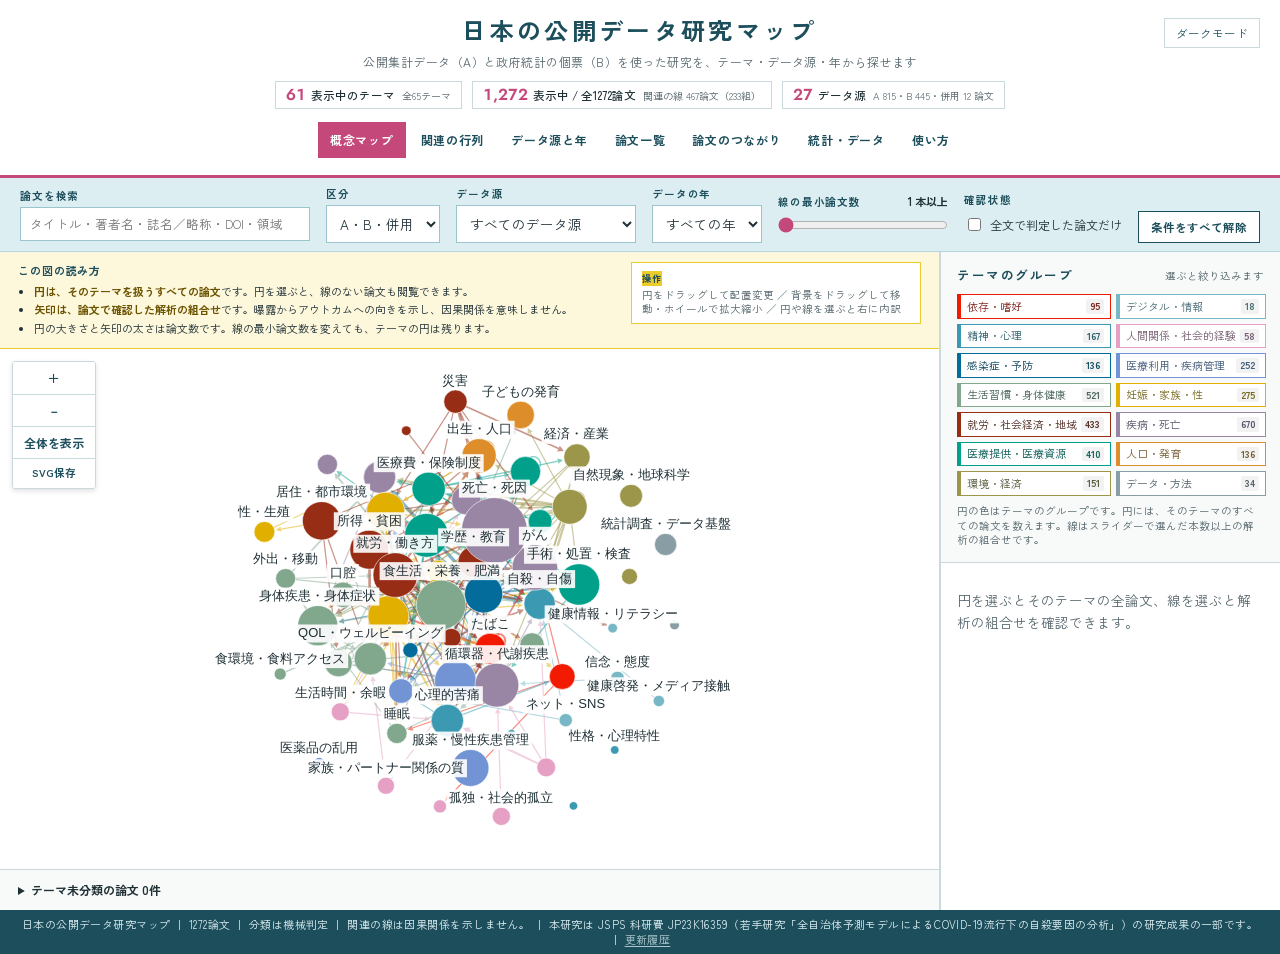
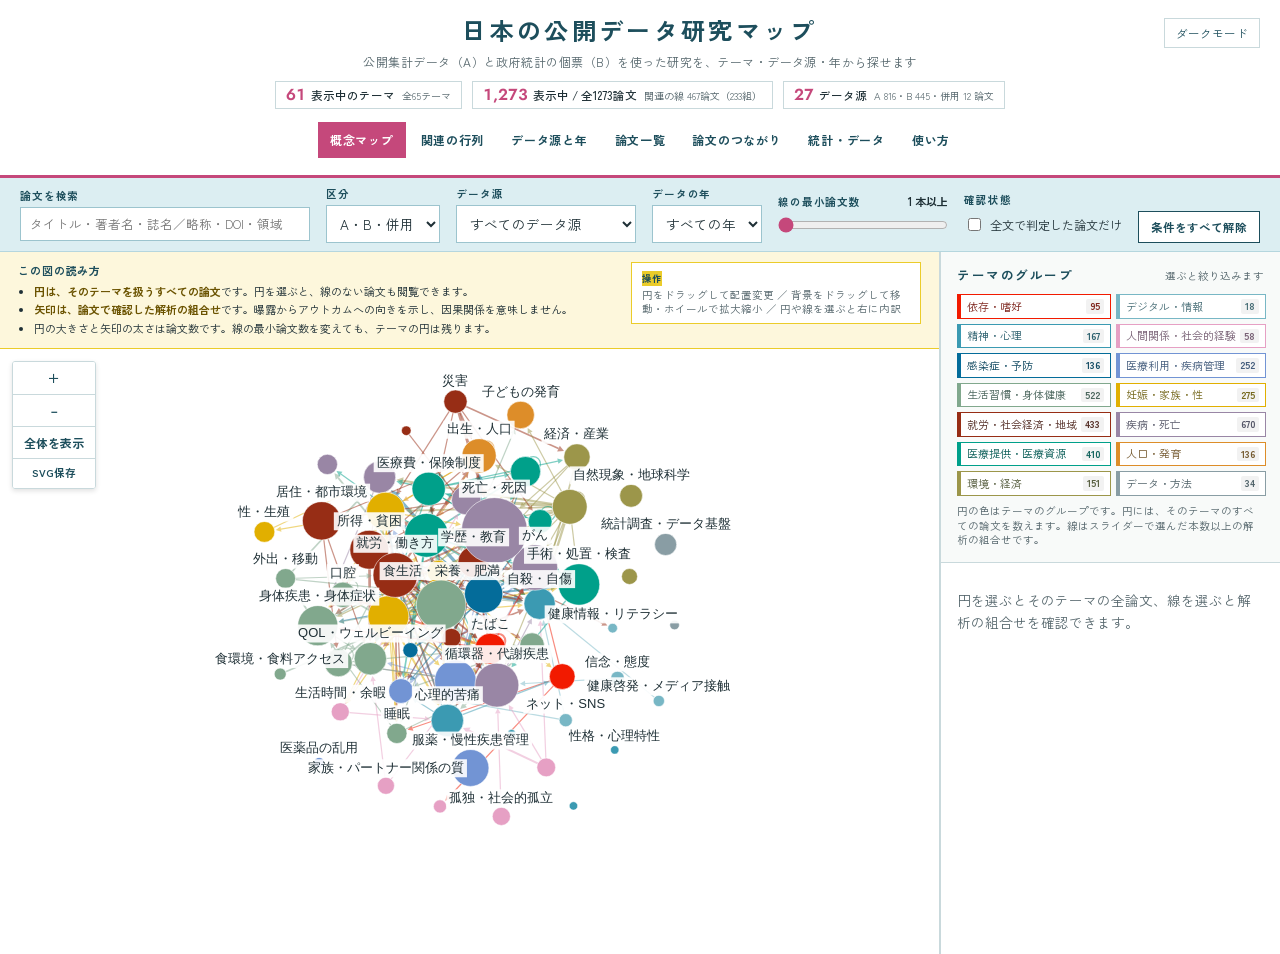
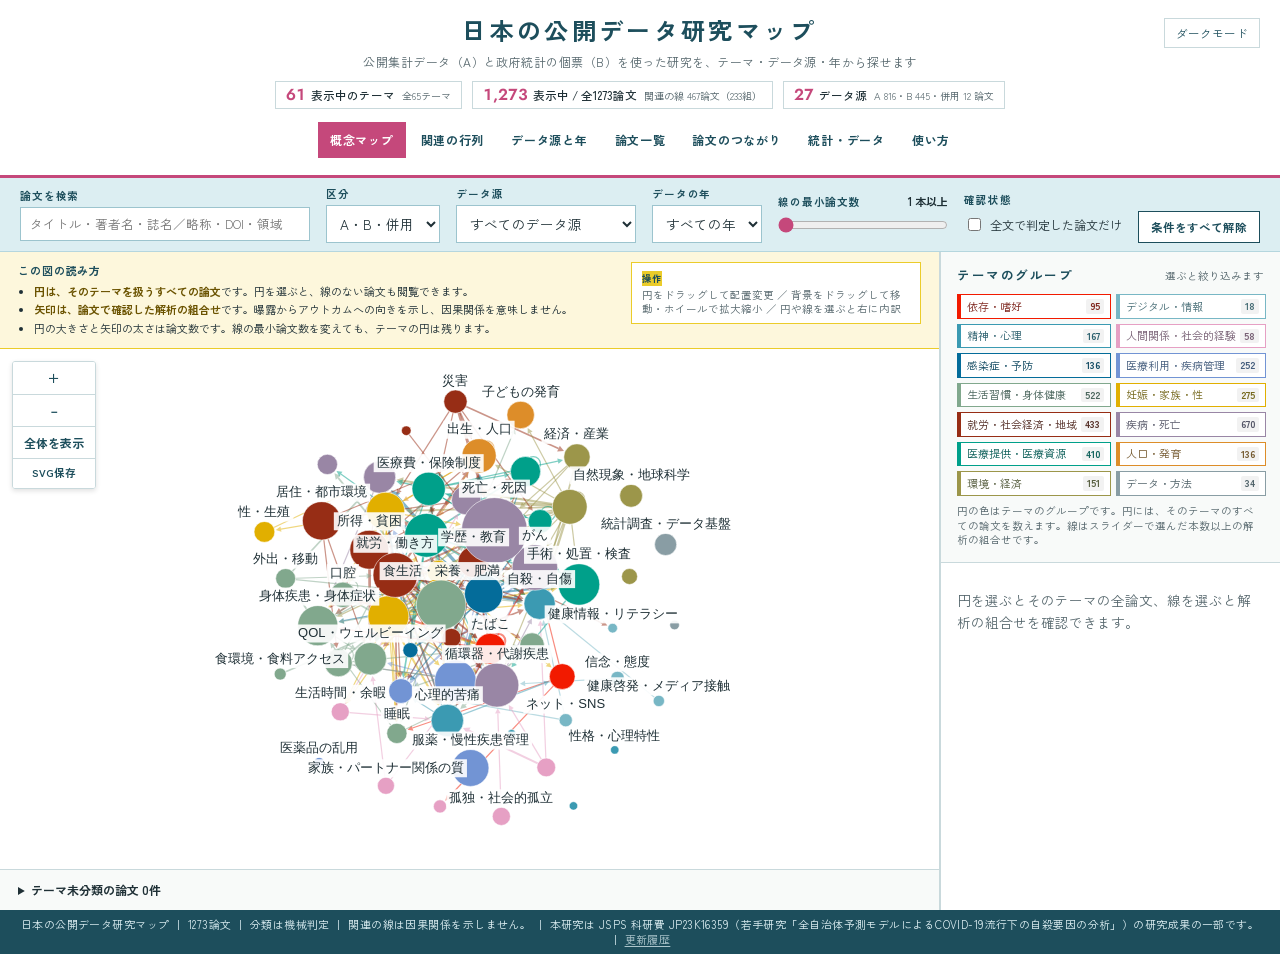
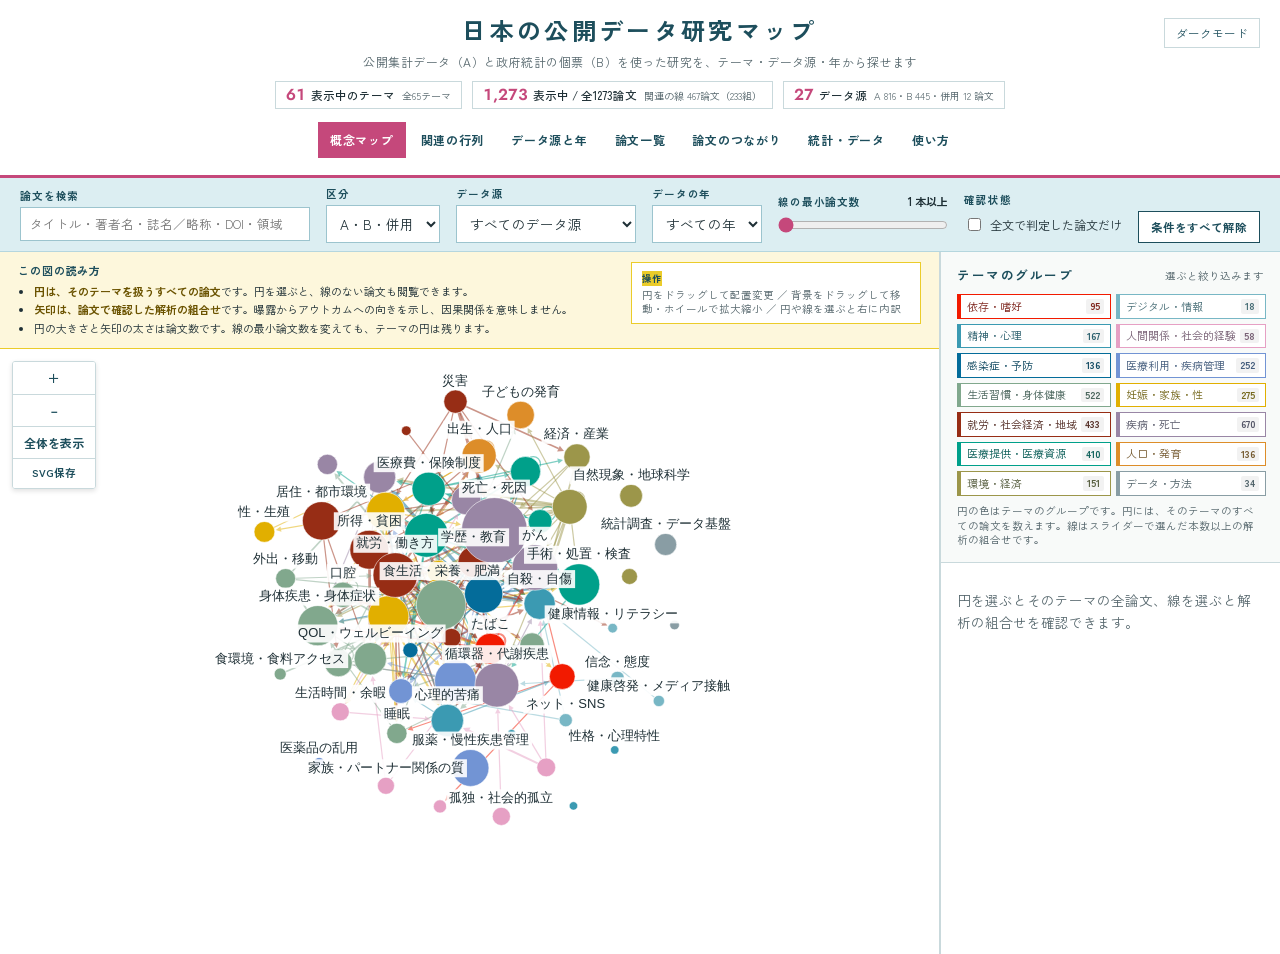
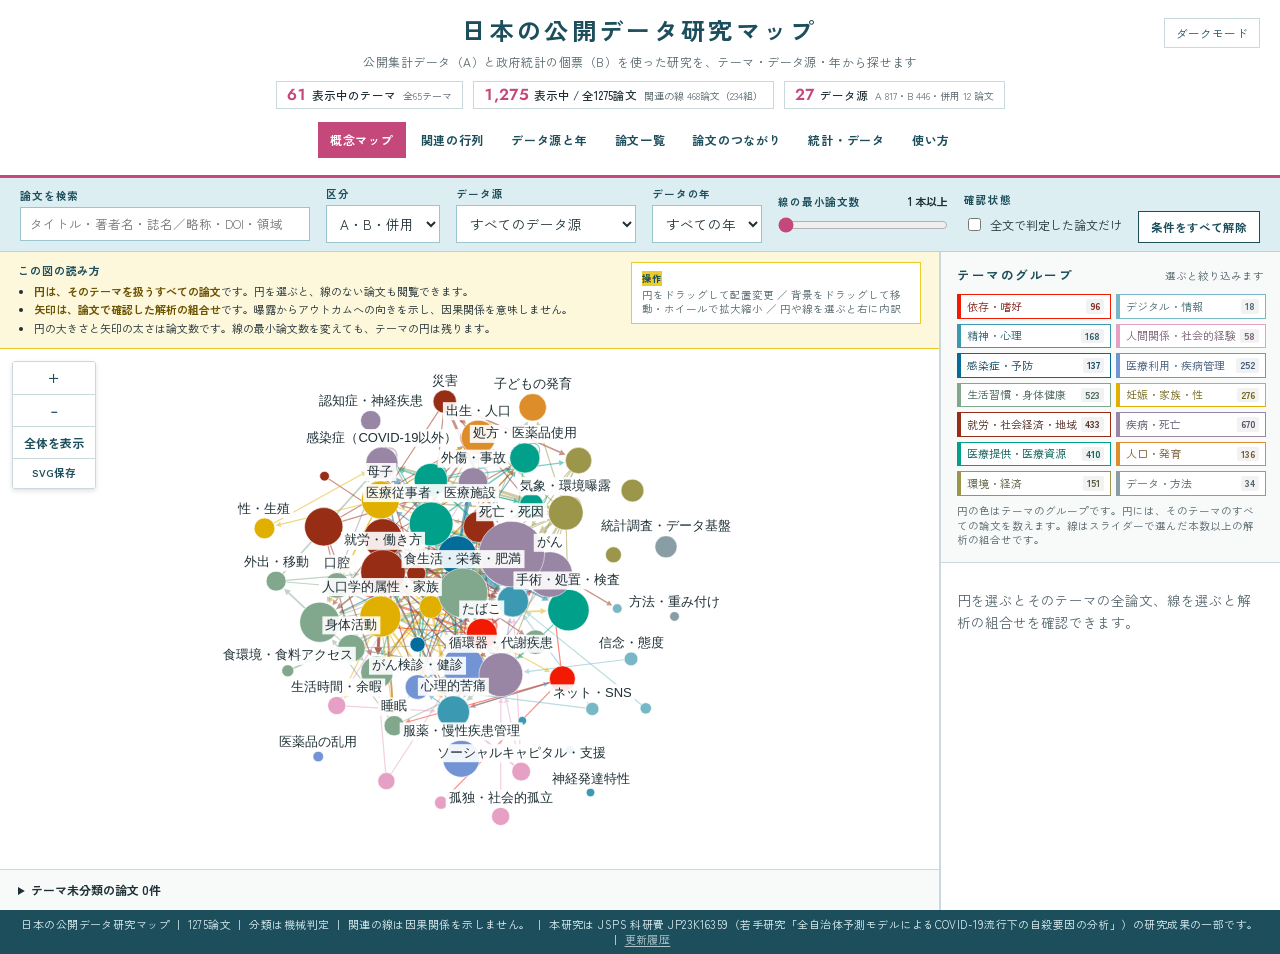
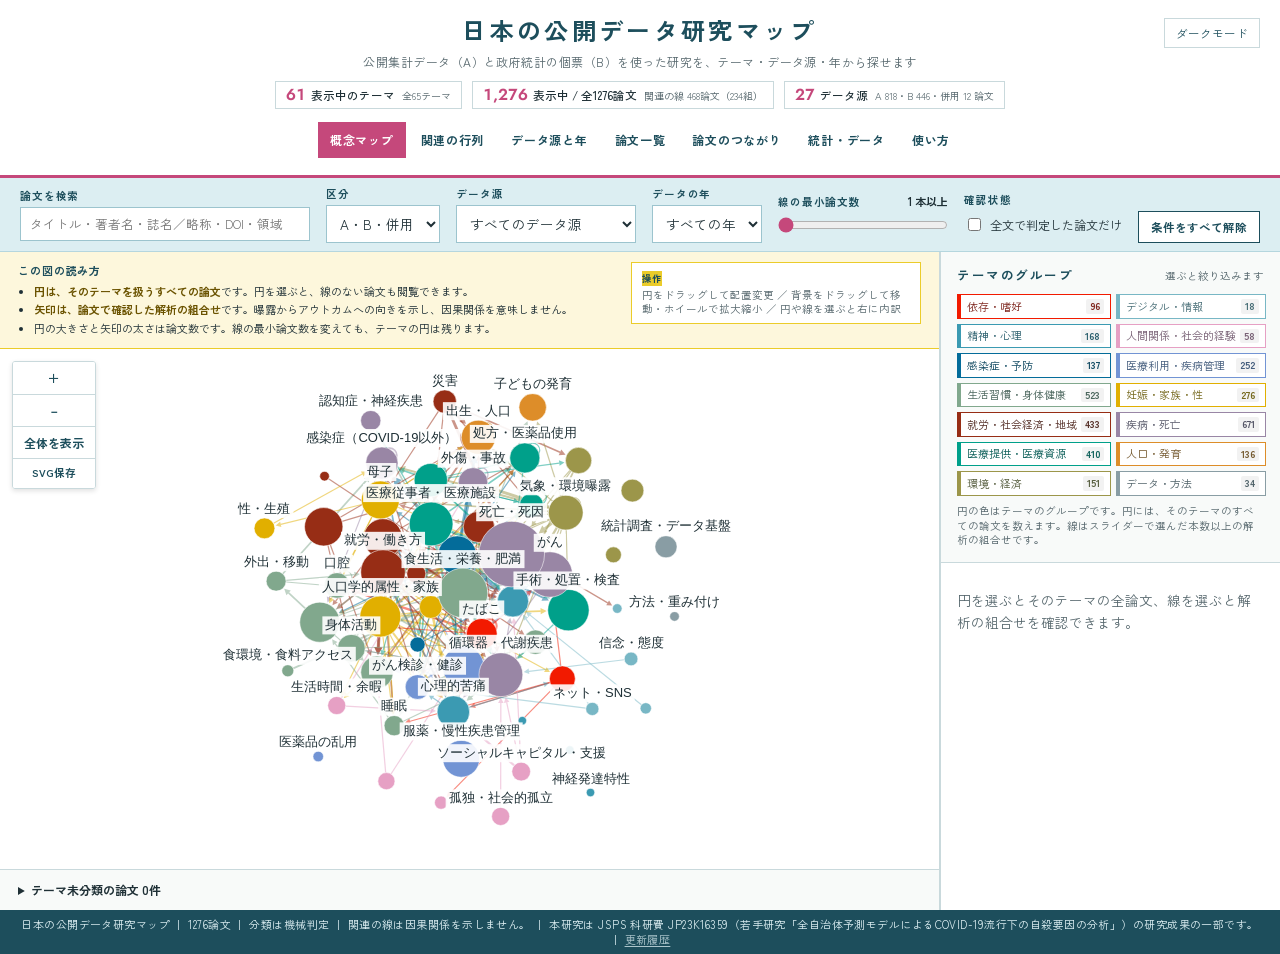
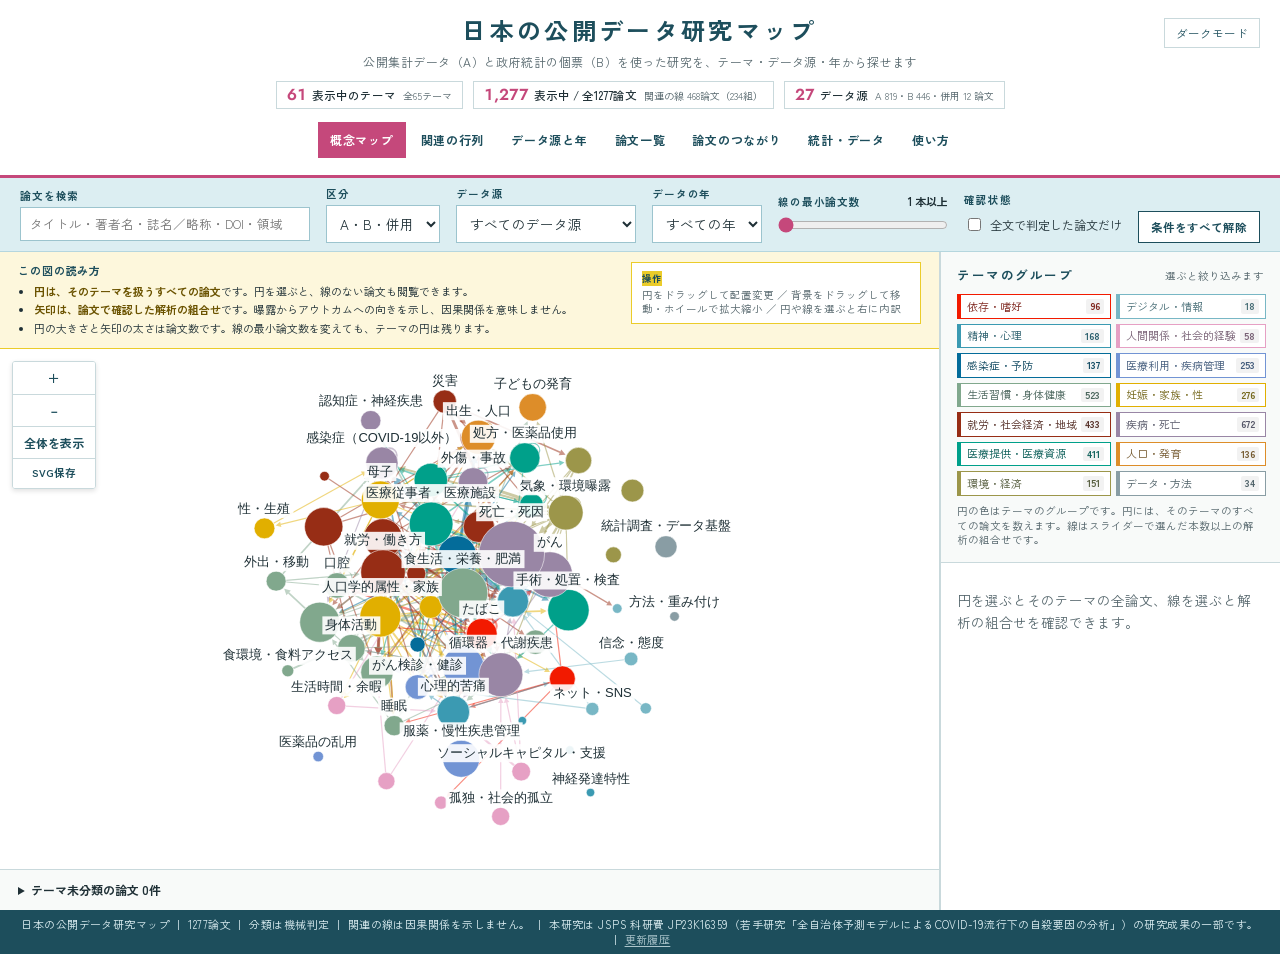
